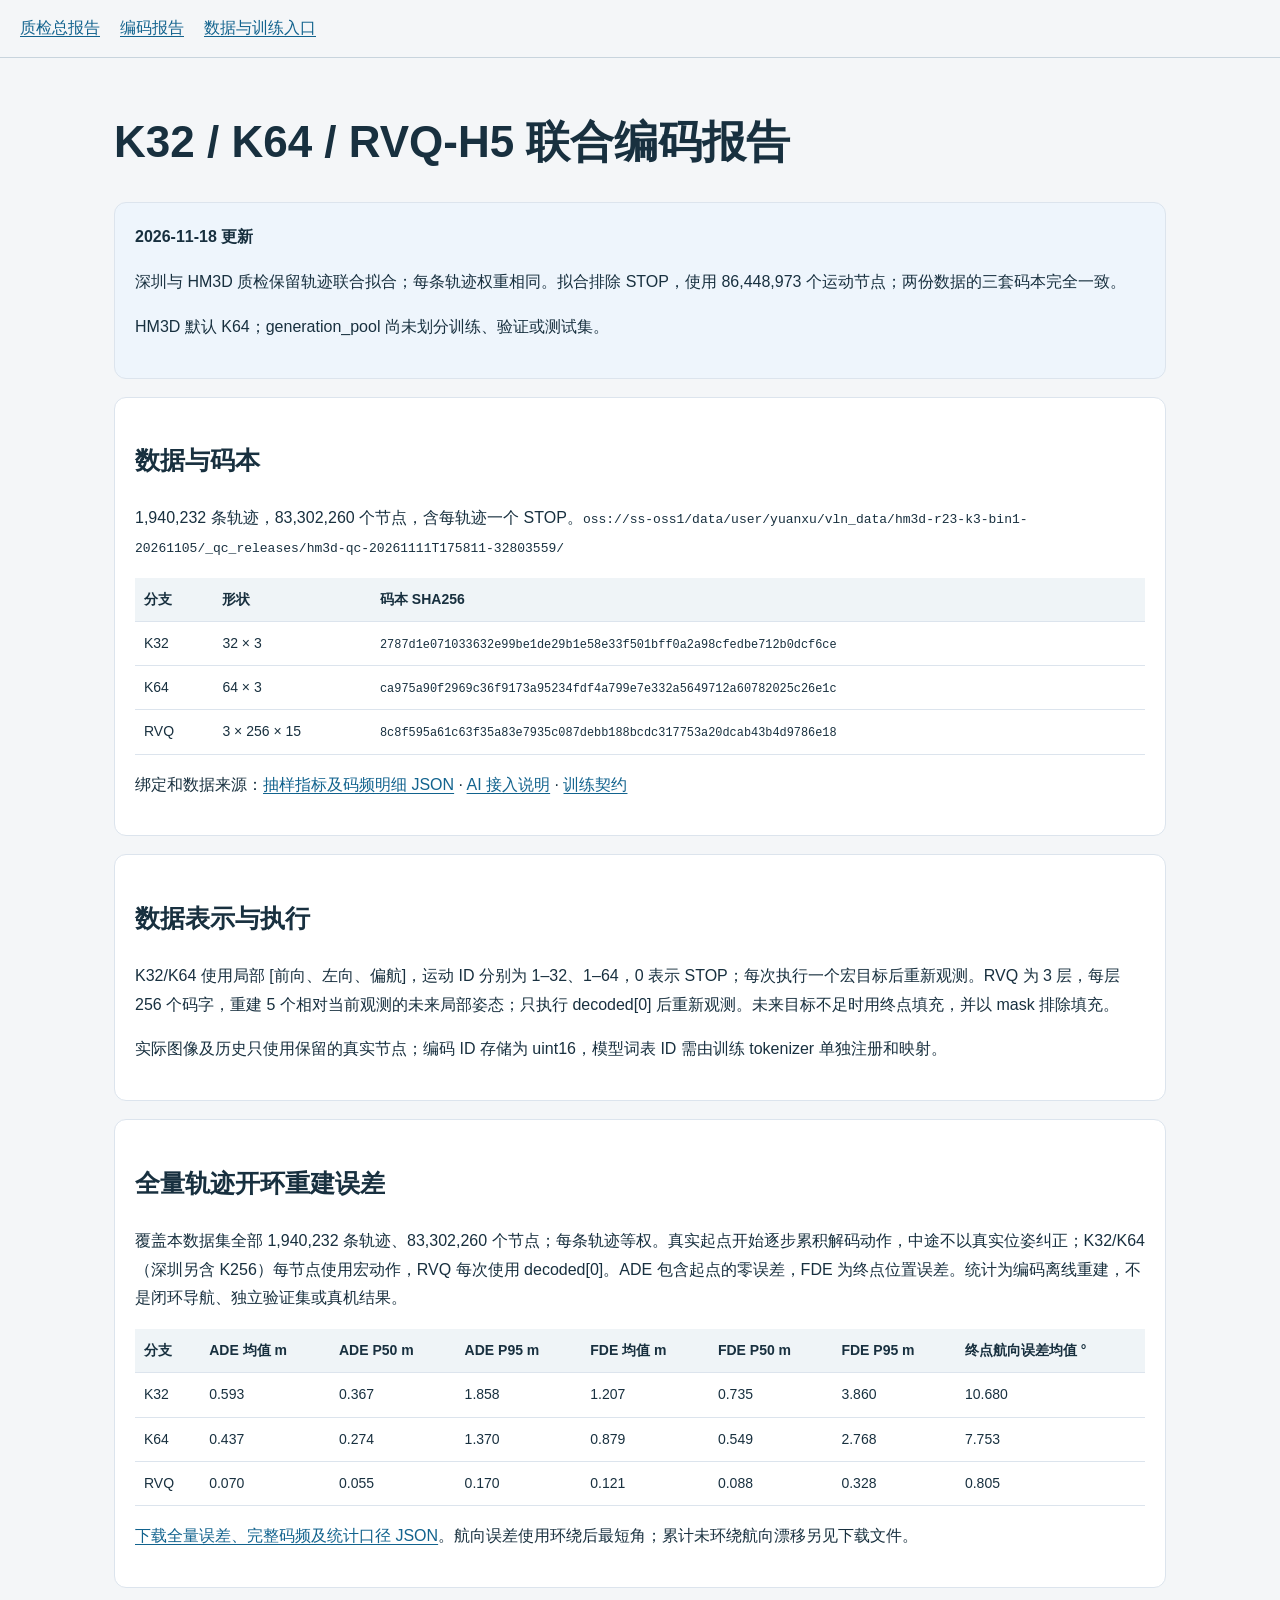
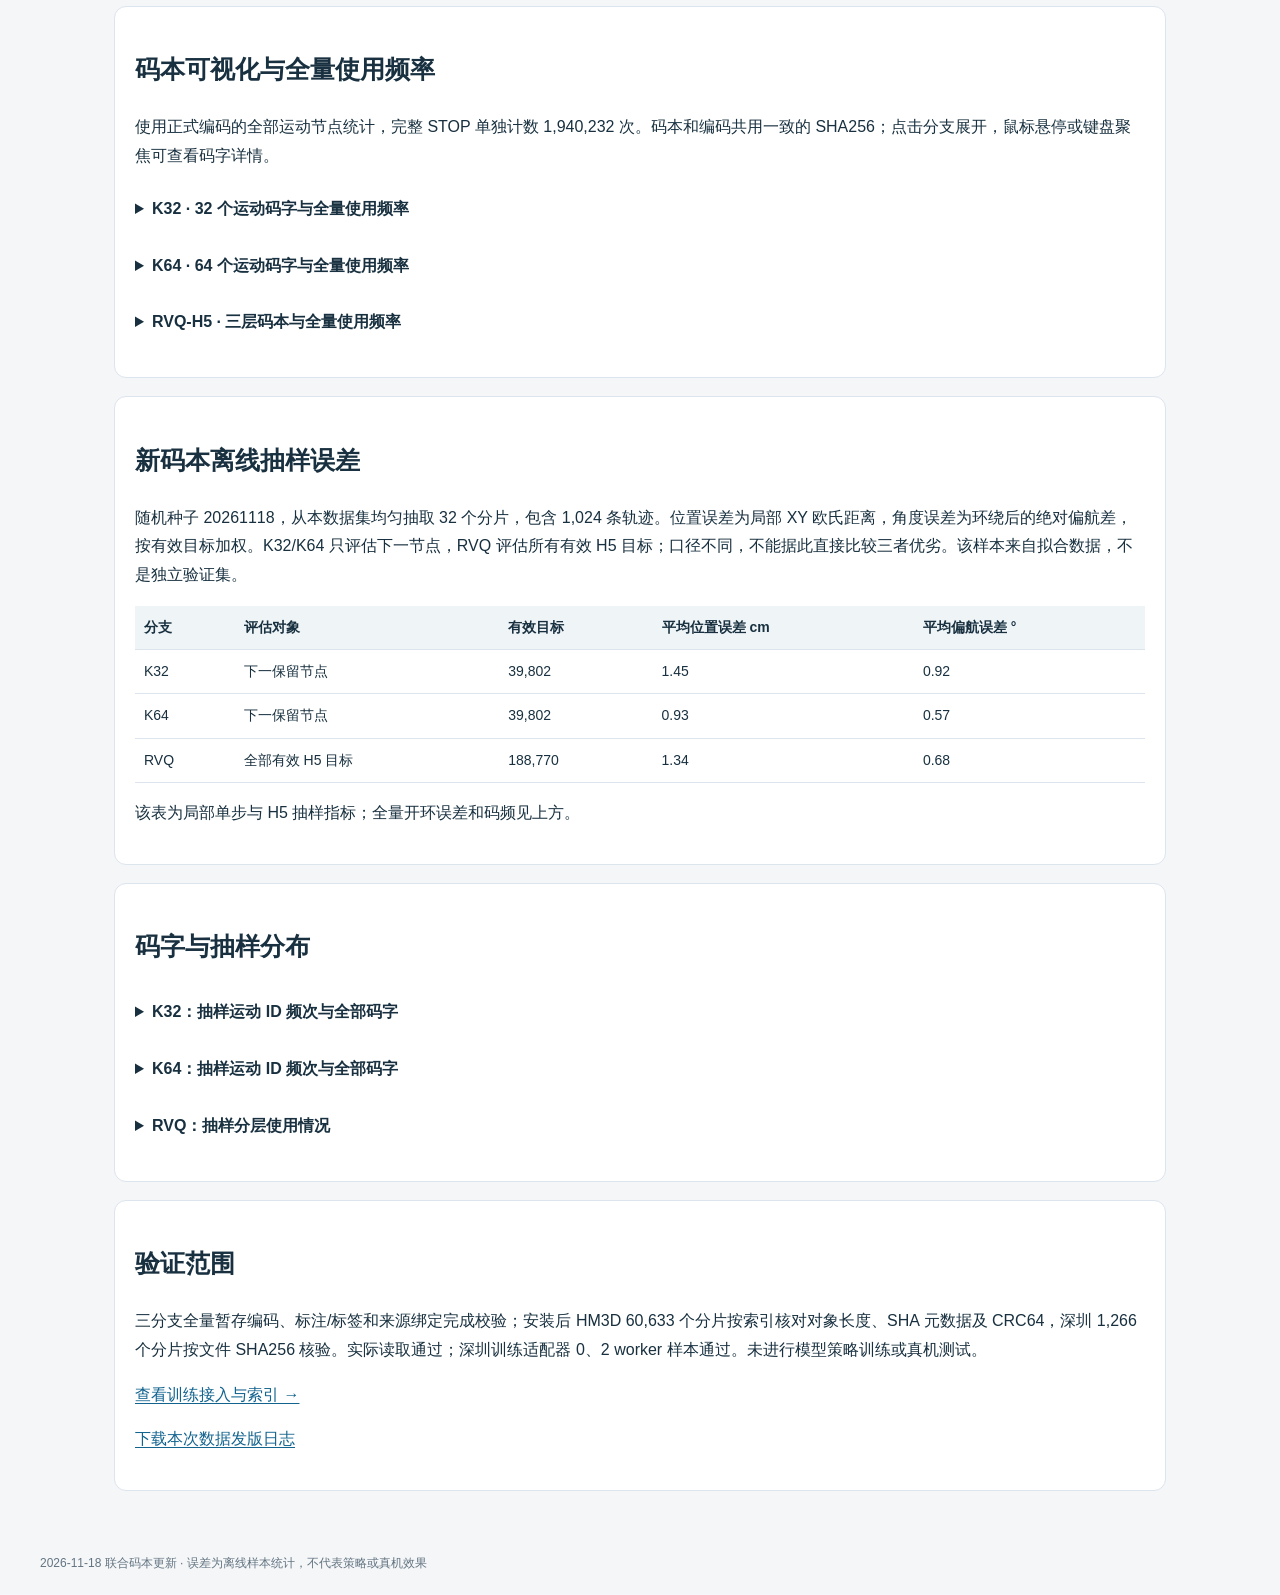
==== tokenizer.html @ 2565d116 "Add full open-loop metrics and codebook visualizations" ====
<!DOCTYPE html>

<html lang="zh-CN"><head><meta charset="utf-8"/><meta content="width=device-width,initial-scale=1" name="viewport"/><title>K32 / K64 / RVQ-H5 联合编码报告 · HM3D</title><link href="style.css" rel="stylesheet"/><style>body{margin:0}main{max-width:1100px;margin:auto;padding:24px}.panel{padding:20px;border:1px solid #dce4ed;border-radius:12px;margin:18px 0}.note{background:#eef5fc}.wrap{overflow-x:auto}table{width:100%;border-collapse:collapse}td,th{padding:9px;text-align:left;border-bottom:1px solid #dce4ed}code{overflow-wrap:anywhere}pre{white-space:pre-wrap;overflow-wrap:anywhere}.hash{font-family:monospace;font-size:.85em;overflow-wrap:anywhere}.bars{display:grid;grid-template-columns:repeat(auto-fit,minmax(230px,1fr));gap:8px}.bar{display:flex;gap:8px;align-items:center}.bar i{height:10px;background:#467fa6;display:inline-block}nav{padding:14px 20px;display:flex;gap:20px;flex-wrap:wrap}footer{padding:20px}details{margin:12px 0}a{color:#12638e}</style><style id="full-visual-style">.book-viz{display:flex;flex-wrap:wrap;gap:12px}.bookplot{display:block;width:min(100%,480px);height:auto}.frequency{display:block;width:100%;height:auto;min-height:130px}.book-dot:hover,.book-dot:focus{stroke:#111;stroke-width:2.5;fill-opacity:1}.bookplot text,.frequency text{font-size:13px;fill:#334e65}details{padding:8px 0}summary{cursor:pointer;font-weight:600}</style></head><body><nav><a href="index.html">质检总报告</a><a href="tokenizer.html">编码报告</a><a href="training.html">数据与训练入口</a></nav><main><h1>K32 / K64 / RVQ-H5 联合编码报告</h1><section class="panel note"><strong>2026-11-18 更新</strong><p>深圳与 HM3D 质检保留轨迹联合拟合；每条轨迹权重相同。拟合排除 STOP，使用 86,448,973 个运动节点；两份数据的三套码本完全一致。</p><p>HM3D 默认 K64；generation_pool 尚未划分训练、验证或测试集。</p></section><section class="panel"><h2>数据与码本</h2><p>1,940,232 条轨迹，83,302,260 个节点，含每轨迹一个 STOP。<code>oss://ss-oss1/data/user/yuanxu/vln_data/hm3d-r23-k3-bin1-20261105/_qc_releases/hm3d-qc-20261111T175811-32803559/</code></p><div class="wrap"><table><thead><tr><th>分支</th><th>形状</th><th>码本 SHA256</th></tr></thead><tbody><tr><td>K32</td><td>32 × 3</td><td><code class="hash">2787d1e071033632e99be1de29b1e58e33f501bff0a2a98cfedbe712b0dcf6ce</code></td></tr><tr><td>K64</td><td>64 × 3</td><td><code class="hash">ca975a90f2969c36f9173a95234fdf4a799e7e332a5649712a60782025c26e1c</code></td></tr><tr><td>RVQ</td><td>3 × 256 × 15</td><td><code class="hash">8c8f595a61c63f35a83e7935c087debb188bcdc317753a20dcab43b4d9786e18</code></td></tr></tbody></table></div><p>绑定和数据来源：<a href="downloads/JOINT_REPORT_SAMPLE.json">抽样指标及码频明细 JSON</a> · <a href="downloads/AI_ENTRY.md">AI 接入说明</a> · <a href="downloads/TRAINING_CONTRACT.json">训练契约</a></p></section><section class="panel"><h2>数据表示与执行</h2><p>K32/K64 使用局部 [前向、左向、偏航]，运动 ID 分别为 1–32、1–64，0 表示 STOP；每次执行一个宏目标后重新观测。RVQ 为 3 层，每层 256 个码字，重建 5 个相对当前观测的未来局部姿态；只执行 decoded[0] 后重新观测。未来目标不足时用终点填充，并以 mask 排除填充。</p><p>实际图像及历史只使用保留的真实节点；编码 ID 存储为 uint16，模型词表 ID 需由训练 tokenizer 单独注册和映射。</p></section><section class="panel" id="open-loop-full"><h2>全量轨迹开环重建误差</h2><p>覆盖本数据集全部 1,940,232 条轨迹、83,302,260 个节点；每条轨迹等权。真实起点开始逐步累积解码动作，中途不以真实位姿纠正；K32/K64（深圳另含 K256）每节点使用宏动作，RVQ 每次使用 decoded[0]。ADE 包含起点的零误差，FDE 为终点位置误差。统计为编码离线重建，不是闭环导航、独立验证集或真机结果。</p><div class="wrap"><table><thead><tr><th>分支</th><th>ADE 均值 m</th><th>ADE P50 m</th><th>ADE P95 m</th><th>FDE 均值 m</th><th>FDE P50 m</th><th>FDE P95 m</th><th>终点航向误差均值 °</th></tr></thead><tbody><tr><td>K32</td><td>0.593</td><td>0.367</td><td>1.858</td><td>1.207</td><td>0.735</td><td>3.860</td><td>10.680</td></tr><tr><td>K64</td><td>0.437</td><td>0.274</td><td>1.370</td><td>0.879</td><td>0.549</td><td>2.768</td><td>7.753</td></tr><tr><td>RVQ</td><td>0.070</td><td>0.055</td><td>0.170</td><td>0.121</td><td>0.088</td><td>0.328</td><td>0.805</td></tr></tbody></table></div><p><a href="downloads/JOINT_FULL_METRICS.json">下载全量误差、完整码频及统计口径 JSON</a>。航向误差使用环绕后最短角；累计未环绕航向漂移另见下载文件。</p></section><section class="panel" id="codebook-visual-full"><h2>码本可视化与全量使用频率</h2><p>使用正式编码的全部运动节点统计，完整 STOP 单独计数 1,940,232 次。码本和编码共用一致的 SHA256；点击分支展开，鼠标悬停或键盘聚焦可查看码字详情。</p><details id="full-k32"><summary>K32 · 32 个运动码字与全量使用频率</summary><p>每个点为一个局部动作码字；前向和左向单位为米，颜色区分偏航方向（橙：正、蓝：负、绿：接近零）。悬停或聚焦查看 ID、向量与次数。ID 0 为 STOP，不计入下图。</p><div class="book-viz"><svg aria-label="码字的前向与左向位置散点图" class="bookplot" role="img" viewbox="0 0 540 500"><rect fill="#f9fbfd" height="410" stroke="#cad8e5" width="410" x="65" y="35"></rect><line stroke="#e4ebf2" x1="65.0" x2="65.0" y1="35" y2="445"></line><line stroke="#e4ebf2" x1="65" x2="475" y1="445.0" y2="445.0"></line><line stroke="#e4ebf2" x1="167.5" x2="167.5" y1="35" y2="445"></line><line stroke="#e4ebf2" x1="65" x2="475" y1="342.5" y2="342.5"></line><line stroke="#e4ebf2" x1="270.0" x2="270.0" y1="35" y2="445"></line><line stroke="#e4ebf2" x1="65" x2="475" y1="240.0" y2="240.0"></line><line stroke="#e4ebf2" x1="372.5" x2="372.5" y1="35" y2="445"></line><line stroke="#e4ebf2" x1="65" x2="475" y1="137.5" y2="137.5"></line><line stroke="#e4ebf2" x1="475.0" x2="475.0" y1="35" y2="445"></line><line stroke="#e4ebf2" x1="65" x2="475" y1="35.0" y2="35.0"></line><line stroke="#8299ae" x1="65" x2="475" y1="240" y2="240"></line><line stroke="#8299ae" x1="270" x2="270" y1="35" y2="445"></line><circle class="book-dot" cx="325.42" cy="240.00" fill="#4b8c71" fill-opacity=".72" r="4.2" tabindex="0"><title>ID 1 · 次数 11,071,739 · 前向 0.2892 m · 左向 0.0000 m · 偏航 -0.00°</title></circle><circle class="book-dot" cx="270.01" cy="240.00" fill="#3977ac" fill-opacity=".72" r="4.2" tabindex="0"><title>ID 2 · 次数 4,037,635 · 前向 0.0000 m · 左向 -0.0000 m · 偏航 -27.89°</title></circle><circle class="book-dot" cx="318.25" cy="240.00" fill="#4b8c71" fill-opacity=".72" r="4.2" tabindex="0"><title>ID 3 · 次数 6,666,427 · 前向 0.2518 m · 左向 0.0000 m · 偏航 0.01°</title></circle><circle class="book-dot" cx="293.89" cy="240.07" fill="#3977ac" fill-opacity=".72" r="4.2" tabindex="0"><title>ID 4 · 次数 1,954,106 · 前向 0.1246 m · 左向 -0.0003 m · 偏航 -2.27°</title></circle><circle class="book-dot" cx="295.46" cy="237.81" fill="#ca633d" fill-opacity=".72" r="4.2" tabindex="0"><title>ID 5 · 次数 1,861,218 · 前向 0.1328 m · 左向 0.0114 m · 偏航 5.79°</title></circle><circle class="book-dot" cx="305.40" cy="245.34" fill="#3977ac" fill-opacity=".72" r="4.2" tabindex="0"><title>ID 6 · 次数 944,596 · 前向 0.1847 m · 左向 -0.0278 m · 偏航 -11.23°</title></circle><circle class="book-dot" cx="270.00" cy="240.00" fill="#ca633d" fill-opacity=".72" r="4.2" tabindex="0"><title>ID 7 · 次数 125,627 · 前向 0.0000 m · 左向 -0.0000 m · 偏航 41.17°</title></circle><circle class="book-dot" cx="411.94" cy="240.00" fill="#4b8c71" fill-opacity=".72" r="4.2" tabindex="0"><title>ID 8 · 次数 1,388,366 · 前向 0.7405 m · 左向 0.0000 m · 偏航 -0.00°</title></circle><circle class="book-dot" cx="299.25" cy="239.96" fill="#ca633d" fill-opacity=".72" r="4.2" tabindex="0"><title>ID 9 · 次数 1,462,819 · 前向 0.1526 m · 左向 0.0002 m · 偏航 4.68°</title></circle><circle class="book-dot" cx="344.62" cy="240.00" fill="#4b8c71" fill-opacity=".72" r="4.2" tabindex="0"><title>ID 10 · 次数 3,726,263 · 前向 0.3893 m · 左向 -0.0000 m · 偏航 0.00°</title></circle><circle class="book-dot" cx="337.85" cy="240.00" fill="#4b8c71" fill-opacity=".72" r="4.2" tabindex="0"><title>ID 11 · 次数 5,440,417 · 前向 0.3540 m · 左向 -0.0000 m · 偏航 -0.00°</title></circle><circle class="book-dot" cx="296.46" cy="242.39" fill="#3977ac" fill-opacity=".72" r="4.2" tabindex="0"><title>ID 12 · 次数 1,986,645 · 前向 0.1381 m · 左向 -0.0124 m · 偏航 -6.15°</title></circle><circle class="book-dot" cx="430.56" cy="240.00" fill="#4b8c71" fill-opacity=".72" r="4.2" tabindex="0"><title>ID 13 · 次数 1,011,460 · 前向 0.8377 m · 左向 0.0000 m · 偏航 -0.00°</title></circle><circle class="book-dot" cx="271.09" cy="240.00" fill="#ca633d" fill-opacity=".72" r="4.2" tabindex="0"><title>ID 14 · 次数 2,014,249 · 前向 0.0057 m · 左向 0.0000 m · 偏航 18.36°</title></circle><circle class="book-dot" cx="304.15" cy="235.24" fill="#ca633d" fill-opacity=".72" r="4.2" tabindex="0"><title>ID 15 · 次数 1,133,122 · 前向 0.1782 m · 左向 0.0248 m · 偏航 10.87°</title></circle><circle class="book-dot" cx="371.09" cy="240.00" fill="#4b8c71" fill-opacity=".72" r="4.2" tabindex="0"><title>ID 16 · 次数 2,332,665 · 前向 0.5274 m · 左向 -0.0000 m · 偏航 0.00°</title></circle><circle class="book-dot" cx="270.00" cy="240.00" fill="#ca633d" fill-opacity=".72" r="4.2" tabindex="0"><title>ID 17 · 次数 594,811 · 前向 0.0000 m · 左向 0.0000 m · 偏航 33.31°</title></circle><circle class="book-dot" cx="273.54" cy="239.99" fill="#ca633d" fill-opacity=".72" r="4.2" tabindex="0"><title>ID 18 · 次数 1,103,003 · 前向 0.0185 m · 左向 0.0000 m · 偏航 14.11°</title></circle><circle class="book-dot" cx="270.29" cy="240.00" fill="#ca633d" fill-opacity=".72" r="4.2" tabindex="0"><title>ID 19 · 次数 2,594,237 · 前向 0.0015 m · 左向 0.0000 m · 偏航 21.77°</title></circle><circle class="book-dot" cx="308.90" cy="240.00" fill="#3977ac" fill-opacity=".72" r="4.2" tabindex="0"><title>ID 20 · 次数 4,136,996 · 前向 0.2030 m · 左向 0.0000 m · 偏航 -0.47°</title></circle><circle class="book-dot" cx="381.94" cy="240.00" fill="#4b8c71" fill-opacity=".72" r="4.2" tabindex="0"><title>ID 21 · 次数 2,041,047 · 前向 0.5841 m · 左向 -0.0000 m · 偏航 0.00°</title></circle><circle class="book-dot" cx="351.43" cy="270.72" fill="#ca633d" fill-opacity=".72" r="4.2" tabindex="0"><title>ID 22 · 次数 9,910 · 前向 0.4249 m · 左向 -0.1603 m · 偏航 10.50°</title></circle><circle class="book-dot" cx="270.00" cy="240.00" fill="#ca633d" fill-opacity=".72" r="4.2" tabindex="0"><title>ID 23 · 次数 1,442,386 · 前向 0.0000 m · 左向 0.0000 m · 偏航 28.50°</title></circle><circle class="book-dot" cx="270.01" cy="240.00" fill="#ca633d" fill-opacity=".72" r="4.2" tabindex="0"><title>ID 24 · 次数 2,134,230 · 前向 0.0001 m · 左向 0.0000 m · 偏航 24.74°</title></circle><circle class="book-dot" cx="453.04" cy="240.00" fill="#4b8c71" fill-opacity=".72" r="4.2" tabindex="0"><title>ID 25 · 次数 722,138 · 前向 0.9550 m · 左向 -0.0000 m · 偏航 -0.00°</title></circle><circle class="book-dot" cx="351.02" cy="207.90" fill="#3977ac" fill-opacity=".72" r="4.2" tabindex="0"><title>ID 26 · 次数 8,276 · 前向 0.4227 m · 左向 0.1675 m · 偏航 -10.15°</title></circle><circle class="book-dot" cx="361.32" cy="240.00" fill="#4b8c71" fill-opacity=".72" r="4.2" tabindex="0"><title>ID 27 · 次数 2,460,931 · 前向 0.4765 m · 左向 -0.0000 m · 偏航 0.00°</title></circle><circle class="book-dot" cx="352.47" cy="240.00" fill="#4b8c71" fill-opacity=".72" r="4.2" tabindex="0"><title>ID 28 · 次数 2,854,207 · 前向 0.4303 m · 左向 0.0000 m · 偏航 -0.00°</title></circle><circle class="book-dot" cx="331.65" cy="240.00" fill="#4b8c71" fill-opacity=".72" r="4.2" tabindex="0"><title>ID 29 · 次数 6,661,560 · 前向 0.3217 m · 左向 0.0000 m · 偏航 0.00°</title></circle><circle class="book-dot" cx="394.81" cy="240.00" fill="#4b8c71" fill-opacity=".72" r="4.2" tabindex="0"><title>ID 30 · 次数 1,524,076 · 前向 0.6512 m · 左向 0.0000 m · 偏航 -0.00°</title></circle><circle class="book-dot" cx="334.48" cy="228.36" fill="#ca633d" fill-opacity=".72" r="4.2" tabindex="0"><title>ID 31 · 次数 35,068 · 前向 0.3364 m · 左向 0.0607 m · 偏航 1.58°</title></circle><circle class="book-dot" cx="271.11" cy="240.00" fill="#3977ac" fill-opacity=".72" r="4.2" tabindex="0"><title>ID 32 · 次数 5,881,798 · 前向 0.0058 m · 左向 -0.0000 m · 偏航 -19.20°</title></circle><text text-anchor="middle" x="270" y="482">前向（m），图中范围 ±1.07</text><text text-anchor="middle" transform="translate(18 240) rotate(-90)">左向（m）</text></svg></div><p>全量运动码字次数；悬停或聚焦柱子可查看 ID、次数和占比。</p><svg aria-label="按码字 ID 排列的全量使用次数柱状图" class="frequency" role="img" viewbox="0 0 1000 275"><line stroke="#7b8fa0" x1="50" x2="950" y1="225" y2="225"></line><text x="48" y="20">最大 11,071,739 次</text><rect fill="#397ba4" height="200.00" tabindex="0" width="27.875" x="50.000" y="25.00"><title>ID 0：11,071,739 次，占运动节点 13.608%</title></rect><rect fill="#397ba4" height="72.94" tabindex="0" width="27.875" x="78.125" y="152.06"><title>ID 1：4,037,635 次，占运动节点 4.963%</title></rect><rect fill="#397ba4" height="120.42" tabindex="0" width="27.875" x="106.250" y="104.58"><title>ID 2：6,666,427 次，占运动节点 8.194%</title></rect><rect fill="#397ba4" height="35.30" tabindex="0" width="27.875" x="134.375" y="189.70"><title>ID 3：1,954,106 次，占运动节点 2.402%</title></rect><rect fill="#397ba4" height="33.62" tabindex="0" width="27.875" x="162.500" y="191.38"><title>ID 4：1,861,218 次，占运动节点 2.288%</title></rect><rect fill="#397ba4" height="17.06" tabindex="0" width="27.875" x="190.625" y="207.94"><title>ID 5：944,596 次，占运动节点 1.161%</title></rect><rect fill="#397ba4" height="2.27" tabindex="0" width="27.875" x="218.750" y="222.73"><title>ID 6：125,627 次，占运动节点 0.154%</title></rect><rect fill="#397ba4" height="25.08" tabindex="0" width="27.875" x="246.875" y="199.92"><title>ID 7：1,388,366 次，占运动节点 1.706%</title></rect><rect fill="#397ba4" height="26.42" tabindex="0" width="27.875" x="275.000" y="198.58"><title>ID 8：1,462,819 次，占运动节点 1.798%</title></rect><rect fill="#397ba4" height="67.31" tabindex="0" width="27.875" x="303.125" y="157.69"><title>ID 9：3,726,263 次，占运动节点 4.580%</title></rect><rect fill="#397ba4" height="98.28" tabindex="0" width="27.875" x="331.250" y="126.72"><title>ID 10：5,440,417 次，占运动节点 6.687%</title></rect><rect fill="#397ba4" height="35.89" tabindex="0" width="27.875" x="359.375" y="189.11"><title>ID 11：1,986,645 次，占运动节点 2.442%</title></rect><rect fill="#397ba4" height="18.27" tabindex="0" width="27.875" x="387.500" y="206.73"><title>ID 12：1,011,460 次，占运动节点 1.243%</title></rect><rect fill="#397ba4" height="36.39" tabindex="0" width="27.875" x="415.625" y="188.61"><title>ID 13：2,014,249 次，占运动节点 2.476%</title></rect><rect fill="#397ba4" height="20.47" tabindex="0" width="27.875" x="443.750" y="204.53"><title>ID 14：1,133,122 次，占运动节点 1.393%</title></rect><rect fill="#397ba4" height="42.14" tabindex="0" width="27.875" x="471.875" y="182.86"><title>ID 15：2,332,665 次，占运动节点 2.867%</title></rect><rect fill="#397ba4" height="10.74" tabindex="0" width="27.875" x="500.000" y="214.26"><title>ID 16：594,811 次，占运动节点 0.731%</title></rect><rect fill="#397ba4" height="19.92" tabindex="0" width="27.875" x="528.125" y="205.08"><title>ID 17：1,103,003 次，占运动节点 1.356%</title></rect><rect fill="#397ba4" height="46.86" tabindex="0" width="27.875" x="556.250" y="178.14"><title>ID 18：2,594,237 次，占运动节点 3.189%</title></rect><rect fill="#397ba4" height="74.73" tabindex="0" width="27.875" x="584.375" y="150.27"><title>ID 19：4,136,996 次，占运动节点 5.085%</title></rect><rect fill="#397ba4" height="36.87" tabindex="0" width="27.875" x="612.500" y="188.13"><title>ID 20：2,041,047 次，占运动节点 2.509%</title></rect><rect fill="#397ba4" height="0.18" tabindex="0" width="27.875" x="640.625" y="224.82"><title>ID 21：9,910 次，占运动节点 0.012%</title></rect><rect fill="#397ba4" height="26.06" tabindex="0" width="27.875" x="668.750" y="198.94"><title>ID 22：1,442,386 次，占运动节点 1.773%</title></rect><rect fill="#397ba4" height="38.55" tabindex="0" width="27.875" x="696.875" y="186.45"><title>ID 23：2,134,230 次，占运动节点 2.623%</title></rect><rect fill="#397ba4" height="13.04" tabindex="0" width="27.875" x="725.000" y="211.96"><title>ID 24：722,138 次，占运动节点 0.888%</title></rect><rect fill="#397ba4" height="0.15" tabindex="0" width="27.875" x="753.125" y="224.85"><title>ID 25：8,276 次，占运动节点 0.010%</title></rect><rect fill="#397ba4" height="44.45" tabindex="0" width="27.875" x="781.250" y="180.55"><title>ID 26：2,460,931 次，占运动节点 3.025%</title></rect><rect fill="#397ba4" height="51.56" tabindex="0" width="27.875" x="809.375" y="173.44"><title>ID 27：2,854,207 次，占运动节点 3.508%</title></rect><rect fill="#397ba4" height="120.33" tabindex="0" width="27.875" x="837.500" y="104.67"><title>ID 28：6,661,560 次，占运动节点 8.188%</title></rect><rect fill="#397ba4" height="27.53" tabindex="0" width="27.875" x="865.625" y="197.47"><title>ID 29：1,524,076 次，占运动节点 1.873%</title></rect><rect fill="#397ba4" height="0.63" tabindex="0" width="27.875" x="893.750" y="224.37"><title>ID 30：35,068 次，占运动节点 0.043%</title></rect><rect fill="#397ba4" height="106.25" tabindex="0" width="27.875" x="921.875" y="118.75"><title>ID 31：5,881,798 次，占运动节点 7.229%</title></rect><text x="50" y="250">ID 0</text><text text-anchor="end" x="950" y="250">ID 31</text></svg><details><summary>查看逐码字全量频次表</summary><div class="wrap"><table><thead><tr><th>ID</th><th>次数</th><th>运动节点占比</th></tr></thead><tbody><tr><td>1</td><td>11,071,739</td><td>13.608%</td></tr><tr><td>2</td><td>4,037,635</td><td>4.963%</td></tr><tr><td>3</td><td>6,666,427</td><td>8.194%</td></tr><tr><td>4</td><td>1,954,106</td><td>2.402%</td></tr><tr><td>5</td><td>1,861,218</td><td>2.288%</td></tr><tr><td>6</td><td>944,596</td><td>1.161%</td></tr><tr><td>7</td><td>125,627</td><td>0.154%</td></tr><tr><td>8</td><td>1,388,366</td><td>1.706%</td></tr><tr><td>9</td><td>1,462,819</td><td>1.798%</td></tr><tr><td>10</td><td>3,726,263</td><td>4.580%</td></tr><tr><td>11</td><td>5,440,417</td><td>6.687%</td></tr><tr><td>12</td><td>1,986,645</td><td>2.442%</td></tr><tr><td>13</td><td>1,011,460</td><td>1.243%</td></tr><tr><td>14</td><td>2,014,249</td><td>2.476%</td></tr><tr><td>15</td><td>1,133,122</td><td>1.393%</td></tr><tr><td>16</td><td>2,332,665</td><td>2.867%</td></tr><tr><td>17</td><td>594,811</td><td>0.731%</td></tr><tr><td>18</td><td>1,103,003</td><td>1.356%</td></tr><tr><td>19</td><td>2,594,237</td><td>3.189%</td></tr><tr><td>20</td><td>4,136,996</td><td>5.085%</td></tr><tr><td>21</td><td>2,041,047</td><td>2.509%</td></tr><tr><td>22</td><td>9,910</td><td>0.012%</td></tr><tr><td>23</td><td>1,442,386</td><td>1.773%</td></tr><tr><td>24</td><td>2,134,230</td><td>2.623%</td></tr><tr><td>25</td><td>722,138</td><td>0.888%</td></tr><tr><td>26</td><td>8,276</td><td>0.010%</td></tr><tr><td>27</td><td>2,460,931</td><td>3.025%</td></tr><tr><td>28</td><td>2,854,207</td><td>3.508%</td></tr><tr><td>29</td><td>6,661,560</td><td>8.188%</td></tr><tr><td>30</td><td>1,524,076</td><td>1.873%</td></tr><tr><td>31</td><td>35,068</td><td>0.043%</td></tr><tr><td>32</td><td>5,881,798</td><td>7.229%</td></tr></tbody></table></div></details></details><details id="full-k64"><summary>K64 · 64 个运动码字与全量使用频率</summary><p>每个点为一个局部动作码字；前向和左向单位为米，颜色区分偏航方向（橙：正、蓝：负、绿：接近零）。悬停或聚焦查看 ID、向量与次数。ID 0 为 STOP，不计入下图。</p><div class="book-viz"><svg aria-label="码字的前向与左向位置散点图" class="bookplot" role="img" viewbox="0 0 540 500"><rect fill="#f9fbfd" height="410" stroke="#cad8e5" width="410" x="65" y="35"></rect><line stroke="#e4ebf2" x1="65.0" x2="65.0" y1="35" y2="445"></line><line stroke="#e4ebf2" x1="65" x2="475" y1="445.0" y2="445.0"></line><line stroke="#e4ebf2" x1="167.5" x2="167.5" y1="35" y2="445"></line><line stroke="#e4ebf2" x1="65" x2="475" y1="342.5" y2="342.5"></line><line stroke="#e4ebf2" x1="270.0" x2="270.0" y1="35" y2="445"></line><line stroke="#e4ebf2" x1="65" x2="475" y1="240.0" y2="240.0"></line><line stroke="#e4ebf2" x1="372.5" x2="372.5" y1="35" y2="445"></line><line stroke="#e4ebf2" x1="65" x2="475" y1="137.5" y2="137.5"></line><line stroke="#e4ebf2" x1="475.0" x2="475.0" y1="35" y2="445"></line><line stroke="#e4ebf2" x1="65" x2="475" y1="35.0" y2="35.0"></line><line stroke="#8299ae" x1="65" x2="475" y1="240" y2="240"></line><line stroke="#8299ae" x1="270" x2="270" y1="35" y2="445"></line><circle class="book-dot" cx="367.08" cy="240.00" fill="#4b8c71" fill-opacity=".72" r="4.2" tabindex="0"><title>ID 1 · 次数 1,505,885 · 前向 0.5091 m · 左向 -0.0000 m · 偏航 0.00°</title></circle><circle class="book-dot" cx="315.78" cy="240.00" fill="#4b8c71" fill-opacity=".72" r="4.2" tabindex="0"><title>ID 2 · 次数 1,551,513 · 前向 0.2401 m · 左向 0.0000 m · 偏航 0.00°</title></circle><circle class="book-dot" cx="338.30" cy="240.00" fill="#4b8c71" fill-opacity=".72" r="4.2" tabindex="0"><title>ID 3 · 次数 1,517,289 · 前向 0.3582 m · 左向 -0.0000 m · 偏航 0.00°</title></circle><circle class="book-dot" cx="302.39" cy="245.70" fill="#3977ac" fill-opacity=".72" r="4.2" tabindex="0"><title>ID 4 · 次数 489,747 · 前向 0.1699 m · 左向 -0.0299 m · 偏航 -14.16°</title></circle><circle class="book-dot" cx="304.07" cy="243.67" fill="#3977ac" fill-opacity=".72" r="4.2" tabindex="0"><title>ID 5 · 次数 1,059,987 · 前向 0.1787 m · 左向 -0.0193 m · 偏航 -7.91°</title></circle><circle class="book-dot" cx="270.00" cy="240.00" fill="#3977ac" fill-opacity=".72" r="4.2" tabindex="0"><title>ID 6 · 次数 1,442,204 · 前向 0.0000 m · 左向 -0.0000 m · 偏航 -26.19°</title></circle><circle class="book-dot" cx="342.42" cy="240.00" fill="#4b8c71" fill-opacity=".72" r="4.2" tabindex="0"><title>ID 7 · 次数 1,404,446 · 前向 0.3798 m · 左向 0.0000 m · 偏航 0.00°</title></circle><circle class="book-dot" cx="336.54" cy="240.00" fill="#4b8c71" fill-opacity=".72" r="4.2" tabindex="0"><title>ID 8 · 次数 1,508,031 · 前向 0.3489 m · 左向 0.0000 m · 偏航 -0.00°</title></circle><circle class="book-dot" cx="271.65" cy="240.01" fill="#3977ac" fill-opacity=".72" r="4.2" tabindex="0"><title>ID 9 · 次数 542,971 · 前向 0.0087 m · 左向 -0.0000 m · 偏航 -12.96°</title></circle><circle class="book-dot" cx="340.23" cy="240.00" fill="#4b8c71" fill-opacity=".72" r="4.2" tabindex="0"><title>ID 10 · 次数 1,439,362 · 前向 0.3683 m · 左向 -0.0000 m · 偏航 -0.00°</title></circle><circle class="book-dot" cx="434.01" cy="240.00" fill="#4b8c71" fill-opacity=".72" r="4.2" tabindex="0"><title>ID 11 · 次数 786,145 · 前向 0.8601 m · 左向 0.0000 m · 偏航 -0.00°</title></circle><circle class="book-dot" cx="334.93" cy="240.00" fill="#4b8c71" fill-opacity=".72" r="4.2" tabindex="0"><title>ID 12 · 次数 1,516,858 · 前向 0.3405 m · 左向 0.0000 m · 偏航 0.00°</title></circle><circle class="book-dot" cx="325.12" cy="240.00" fill="#4b8c71" fill-opacity=".72" r="4.2" tabindex="0"><title>ID 13 · 次数 2,527,371 · 前向 0.2891 m · 左向 0.0000 m · 偏航 0.00°</title></circle><circle class="book-dot" cx="270.00" cy="240.00" fill="#3977ac" fill-opacity=".72" r="4.2" tabindex="0"><title>ID 14 · 次数 105,556 · 前向 0.0000 m · 左向 -0.0000 m · 偏航 -41.74°</title></circle><circle class="book-dot" cx="292.85" cy="241.86" fill="#3977ac" fill-opacity=".72" r="4.2" tabindex="0"><title>ID 15 · 次数 1,475,182 · 前向 0.1198 m · 左向 -0.0097 m · 偏航 -5.43°</title></circle><circle class="book-dot" cx="417.64" cy="240.00" fill="#4b8c71" fill-opacity=".72" r="4.2" tabindex="0"><title>ID 16 · 次数 1,024,793 · 前向 0.7742 m · 左向 0.0000 m · 偏航 -0.00°</title></circle><circle class="book-dot" cx="318.09" cy="240.00" fill="#4b8c71" fill-opacity=".72" r="4.2" tabindex="0"><title>ID 17 · 次数 1,685,988 · 前向 0.2522 m · 左向 0.0000 m · 偏航 -0.00°</title></circle><circle class="book-dot" cx="333.44" cy="240.00" fill="#4b8c71" fill-opacity=".72" r="4.2" tabindex="0"><title>ID 18 · 次数 1,511,848 · 前向 0.3327 m · 左向 0.0000 m · 偏航 0.00°</title></circle><circle class="book-dot" cx="310.55" cy="240.00" fill="#4b8c71" fill-opacity=".72" r="4.2" tabindex="0"><title>ID 19 · 次数 1,216,650 · 前向 0.2126 m · 左向 0.0000 m · 偏航 -0.00°</title></circle><circle class="book-dot" cx="270.00" cy="240.00" fill="#3977ac" fill-opacity=".72" r="4.2" tabindex="0"><title>ID 20 · 次数 1,063,721 · 前向 0.0000 m · 左向 -0.0000 m · 偏航 -29.39°</title></circle><circle class="book-dot" cx="348.16" cy="240.00" fill="#4b8c71" fill-opacity=".72" r="4.2" tabindex="0"><title>ID 21 · 次数 1,372,093 · 前向 0.4099 m · 左向 -0.0000 m · 偏航 0.00°</title></circle><circle class="book-dot" cx="292.68" cy="240.01" fill="#3977ac" fill-opacity=".72" r="4.2" tabindex="0"><title>ID 22 · 次数 908,497 · 前向 0.1189 m · 左向 -0.0000 m · 偏航 -4.58°</title></circle><circle class="book-dot" cx="332.70" cy="228.68" fill="#ca633d" fill-opacity=".72" r="4.2" tabindex="0"><title>ID 23 · 次数 37,128 · 前向 0.3288 m · 左向 0.0594 m · 偏航 2.65°</title></circle><circle class="book-dot" cx="327.80" cy="240.00" fill="#4b8c71" fill-opacity=".72" r="4.2" tabindex="0"><title>ID 24 · 次数 1,900,133 · 前向 0.3031 m · 左向 0.0000 m · 偏航 0.00°</title></circle><circle class="book-dot" cx="351.96" cy="272.54" fill="#ca633d" fill-opacity=".72" r="4.2" tabindex="0"><title>ID 25 · 次数 8,574 · 前向 0.4298 m · 左向 -0.1706 m · 偏航 10.13°</title></circle><circle class="book-dot" cx="391.69" cy="240.00" fill="#4b8c71" fill-opacity=".72" r="4.2" tabindex="0"><title>ID 26 · 次数 1,317,535 · 前向 0.6381 m · 左向 0.0000 m · 偏航 -0.00°</title></circle><circle class="book-dot" cx="303.14" cy="240.00" fill="#4b8c71" fill-opacity=".72" r="4.2" tabindex="0"><title>ID 27 · 次数 678,022 · 前向 0.1738 m · 左向 -0.0000 m · 偏航 -0.00°</title></circle><circle class="book-dot" cx="356.17" cy="240.00" fill="#4b8c71" fill-opacity=".72" r="4.2" tabindex="0"><title>ID 28 · 次数 1,362,311 · 前向 0.4519 m · 左向 0.0000 m · 偏航 -0.00°</title></circle><circle class="book-dot" cx="303.95" cy="235.30" fill="#ca633d" fill-opacity=".72" r="4.2" tabindex="0"><title>ID 29 · 次数 1,140,287 · 前向 0.1780 m · 左向 0.0247 m · 偏航 10.81°</title></circle><circle class="book-dot" cx="361.23" cy="240.00" fill="#4b8c71" fill-opacity=".72" r="4.2" tabindex="0"><title>ID 30 · 次数 1,445,061 · 前向 0.4784 m · 左向 -0.0000 m · 偏航 0.00°</title></circle><circle class="book-dot" cx="314.50" cy="239.99" fill="#3977ac" fill-opacity=".72" r="4.2" tabindex="0"><title>ID 31 · 次数 818,658 · 前向 0.2333 m · 左向 0.0000 m · 偏航 -5.12°</title></circle><circle class="book-dot" cx="270.08" cy="240.00" fill="#3977ac" fill-opacity=".72" r="4.2" tabindex="0"><title>ID 32 · 次数 916,722 · 前向 0.0004 m · 左向 -0.0000 m · 偏航 -16.37°</title></circle><circle class="book-dot" cx="322.07" cy="240.00" fill="#4b8c71" fill-opacity=".72" r="4.2" tabindex="0"><title>ID 33 · 次数 2,137,183 · 前向 0.2731 m · 左向 0.0000 m · 偏航 0.00°</title></circle><circle class="book-dot" cx="270.00" cy="240.00" fill="#ca633d" fill-opacity=".72" r="4.2" tabindex="0"><title>ID 34 · 次数 453,080 · 前向 0.0000 m · 左向 0.0000 m · 偏航 36.55°</title></circle><circle class="book-dot" cx="313.33" cy="240.00" fill="#4b8c71" fill-opacity=".72" r="4.2" tabindex="0"><title>ID 35 · 次数 1,579,137 · 前向 0.2272 m · 左向 0.0000 m · 偏航 0.00°</title></circle><circle class="book-dot" cx="298.14" cy="240.00" fill="#4b8c71" fill-opacity=".72" r="4.2" tabindex="0"><title>ID 36 · 次数 519,544 · 前向 0.1476 m · 左向 -0.0000 m · 偏航 -0.00°</title></circle><circle class="book-dot" cx="329.17" cy="240.00" fill="#4b8c71" fill-opacity=".72" r="4.2" tabindex="0"><title>ID 37 · 次数 1,617,606 · 前向 0.3103 m · 左向 0.0000 m · 偏航 0.00°</title></circle><circle class="book-dot" cx="320.20" cy="240.00" fill="#4b8c71" fill-opacity=".72" r="4.2" tabindex="0"><title>ID 38 · 次数 1,785,499 · 前向 0.2632 m · 左向 0.0000 m · 偏航 0.00°</title></circle><circle class="book-dot" cx="292.43" cy="239.91" fill="#ca633d" fill-opacity=".72" r="4.2" tabindex="0"><title>ID 39 · 次数 971,862 · 前向 0.1176 m · 左向 0.0005 m · 偏航 4.48°</title></circle><circle class="book-dot" cx="453.04" cy="240.00" fill="#4b8c71" fill-opacity=".72" r="4.2" tabindex="0"><title>ID 40 · 次数 624,352 · 前向 0.9598 m · 左向 -0.0000 m · 偏航 -0.00°</title></circle><circle class="book-dot" cx="270.06" cy="240.00" fill="#ca633d" fill-opacity=".72" r="4.2" tabindex="0"><title>ID 41 · 次数 3,290,665 · 前向 0.0003 m · 左向 0.0000 m · 偏航 23.70°</title></circle><circle class="book-dot" cx="330.57" cy="240.00" fill="#4b8c71" fill-opacity=".72" r="4.2" tabindex="0"><title>ID 42 · 次数 1,484,953 · 前向 0.3177 m · 左向 -0.0000 m · 偏航 -0.00°</title></circle><circle class="book-dot" cx="381.90" cy="240.00" fill="#4b8c71" fill-opacity=".72" r="4.2" tabindex="0"><title>ID 43 · 次数 1,534,724 · 前向 0.5868 m · 左向 -0.0000 m · 偏航 0.01°</title></circle><circle class="book-dot" cx="270.00" cy="240.00" fill="#ca633d" fill-opacity=".72" r="4.2" tabindex="0"><title>ID 44 · 次数 1,912,312 · 前向 0.0000 m · 左向 0.0000 m · 偏航 28.69°</title></circle><circle class="book-dot" cx="337.54" cy="252.31" fill="#ca633d" fill-opacity=".72" r="4.2" tabindex="0"><title>ID 45 · 次数 27,517 · 前向 0.3542 m · 左向 -0.0646 m · 偏航 1.50°</title></circle><circle class="book-dot" cx="285.05" cy="240.00" fill="#3977ac" fill-opacity=".72" r="4.2" tabindex="0"><title>ID 46 · 次数 383,713 · 前向 0.0789 m · 左向 -0.0000 m · 偏航 -16.82°</title></circle><circle class="book-dot" cx="270.78" cy="240.00" fill="#ca633d" fill-opacity=".72" r="4.2" tabindex="0"><title>ID 47 · 次数 2,761,488 · 前向 0.0041 m · 左向 0.0000 m · 偏航 19.75°</title></circle><circle class="book-dot" cx="270.10" cy="240.00" fill="#3977ac" fill-opacity=".72" r="4.2" tabindex="0"><title>ID 48 · 次数 1,631,729 · 前向 0.0005 m · 左向 -0.0000 m · 偏航 -21.16°</title></circle><circle class="book-dot" cx="272.81" cy="239.99" fill="#ca633d" fill-opacity=".72" r="4.2" tabindex="0"><title>ID 49 · 次数 1,587,449 · 前向 0.0148 m · 左向 0.0000 m · 偏航 14.94°</title></circle><circle class="book-dot" cx="270.06" cy="240.00" fill="#3977ac" fill-opacity=".72" r="4.2" tabindex="0"><title>ID 50 · 次数 2,117,294 · 前向 0.0003 m · 左向 -0.0000 m · 偏航 -23.43°</title></circle><circle class="book-dot" cx="270.00" cy="240.00" fill="#3977ac" fill-opacity=".72" r="4.2" tabindex="0"><title>ID 51 · 次数 484,152 · 前向 0.0000 m · 左向 0.0000 m · 偏航 -33.97°</title></circle><circle class="book-dot" cx="404.57" cy="240.00" fill="#4b8c71" fill-opacity=".72" r="4.2" tabindex="0"><title>ID 52 · 次数 1,035,334 · 前向 0.7057 m · 左向 0.0000 m · 偏航 -0.00°</title></circle><circle class="book-dot" cx="295.25" cy="237.83" fill="#ca633d" fill-opacity=".72" r="4.2" tabindex="0"><title>ID 53 · 次数 1,836,086 · 前向 0.1324 m · 左向 0.0114 m · 偏航 5.82°</title></circle><circle class="book-dot" cx="350.57" cy="208.10" fill="#3977ac" fill-opacity=".72" r="4.2" tabindex="0"><title>ID 54 · 次数 8,296 · 前向 0.4225 m · 左向 0.1673 m · 偏航 -10.15°</title></circle><circle class="book-dot" cx="332.00" cy="240.00" fill="#4b8c71" fill-opacity=".72" r="4.2" tabindex="0"><title>ID 55 · 次数 1,457,070 · 前向 0.3251 m · 左向 0.0000 m · 偏航 0.00°</title></circle><circle class="book-dot" cx="326.50" cy="240.00" fill="#4b8c71" fill-opacity=".72" r="4.2" tabindex="0"><title>ID 56 · 次数 2,608,957 · 前向 0.2963 m · 左向 -0.0000 m · 偏航 0.00°</title></circle><circle class="book-dot" cx="323.68" cy="240.00" fill="#4b8c71" fill-opacity=".72" r="4.2" tabindex="0"><title>ID 57 · 次数 2,390,486 · 前向 0.2815 m · 左向 0.0000 m · 偏航 0.00°</title></circle><circle class="book-dot" cx="291.71" cy="240.01" fill="#4b8c71" fill-opacity=".72" r="4.2" tabindex="0"><title>ID 58 · 次数 499,373 · 前向 0.1139 m · 左向 -0.0000 m · 偏航 -0.02°</title></circle><circle class="book-dot" cx="270.02" cy="240.00" fill="#3977ac" fill-opacity=".72" r="4.2" tabindex="0"><title>ID 59 · 次数 1,240,702 · 前向 0.0001 m · 左向 -0.0000 m · 偏航 -18.94°</title></circle><circle class="book-dot" cx="307.33" cy="240.00" fill="#4b8c71" fill-opacity=".72" r="4.2" tabindex="0"><title>ID 60 · 次数 931,925 · 前向 0.1957 m · 左向 0.0000 m · 偏航 -0.00°</title></circle><circle class="book-dot" cx="351.85" cy="240.00" fill="#4b8c71" fill-opacity=".72" r="4.2" tabindex="0"><title>ID 61 · 次数 1,400,942 · 前向 0.4292 m · 左向 -0.0000 m · 偏航 0.00°</title></circle><circle class="book-dot" cx="314.42" cy="240.01" fill="#ca633d" fill-opacity=".72" r="4.2" tabindex="0"><title>ID 62 · 次数 822,600 · 前向 0.2329 m · 左向 -0.0000 m · 偏航 5.13°</title></circle><circle class="book-dot" cx="345.06" cy="240.00" fill="#4b8c71" fill-opacity=".72" r="4.2" tabindex="0"><title>ID 63 · 次数 1,365,354 · 前向 0.3936 m · 左向 -0.0000 m · 偏航 0.00°</title></circle><circle class="book-dot" cx="373.86" cy="240.00" fill="#4b8c71" fill-opacity=".72" r="4.2" tabindex="0"><title>ID 64 · 次数 1,580,076 · 前向 0.5447 m · 左向 0.0000 m · 偏航 -0.00°</title></circle><text text-anchor="middle" x="270" y="482">前向（m），图中范围 ±1.08</text><text text-anchor="middle" transform="translate(18 240) rotate(-90)">左向（m）</text></svg></div><p>全量运动码字次数；悬停或聚焦柱子可查看 ID、次数和占比。</p><svg aria-label="按码字 ID 排列的全量使用次数柱状图" class="frequency" role="img" viewbox="0 0 1000 275"><line stroke="#7b8fa0" x1="50" x2="950" y1="225" y2="225"></line><text x="48" y="20">最大 3,290,665 次</text><rect fill="#397ba4" height="91.52" tabindex="0" width="13.812" x="50.000" y="133.48"><title>ID 0：1,505,885 次，占运动节点 1.851%</title></rect><rect fill="#397ba4" height="94.30" tabindex="0" width="13.812" x="64.062" y="130.70"><title>ID 1：1,551,513 次，占运动节点 1.907%</title></rect><rect fill="#397ba4" height="92.22" tabindex="0" width="13.812" x="78.125" y="132.78"><title>ID 2：1,517,289 次，占运动节点 1.865%</title></rect><rect fill="#397ba4" height="29.77" tabindex="0" width="13.812" x="92.188" y="195.23"><title>ID 3：489,747 次，占运动节点 0.602%</title></rect><rect fill="#397ba4" height="64.42" tabindex="0" width="13.812" x="106.250" y="160.58"><title>ID 4：1,059,987 次，占运动节点 1.303%</title></rect><rect fill="#397ba4" height="87.65" tabindex="0" width="13.812" x="120.312" y="137.35"><title>ID 5：1,442,204 次，占运动节点 1.773%</title></rect><rect fill="#397ba4" height="85.36" tabindex="0" width="13.812" x="134.375" y="139.64"><title>ID 6：1,404,446 次，占运动节点 1.726%</title></rect><rect fill="#397ba4" height="91.66" tabindex="0" width="13.812" x="148.438" y="133.34"><title>ID 7：1,508,031 次，占运动节点 1.853%</title></rect><rect fill="#397ba4" height="33.00" tabindex="0" width="13.812" x="162.500" y="192.00"><title>ID 8：542,971 次，占运动节点 0.667%</title></rect><rect fill="#397ba4" height="87.48" tabindex="0" width="13.812" x="176.562" y="137.52"><title>ID 9：1,439,362 次，占运动节点 1.769%</title></rect><rect fill="#397ba4" height="47.78" tabindex="0" width="13.812" x="190.625" y="177.22"><title>ID 10：786,145 次，占运动节点 0.966%</title></rect><rect fill="#397ba4" height="92.19" tabindex="0" width="13.812" x="204.688" y="132.81"><title>ID 11：1,516,858 次，占运动节点 1.864%</title></rect><rect fill="#397ba4" height="153.61" tabindex="0" width="13.812" x="218.750" y="71.39"><title>ID 12：2,527,371 次，占运动节点 3.106%</title></rect><rect fill="#397ba4" height="6.42" tabindex="0" width="13.812" x="232.812" y="218.58"><title>ID 13：105,556 次，占运动节点 0.130%</title></rect><rect fill="#397ba4" height="89.66" tabindex="0" width="13.812" x="246.875" y="135.34"><title>ID 14：1,475,182 次，占运动节点 1.813%</title></rect><rect fill="#397ba4" height="62.28" tabindex="0" width="13.812" x="260.938" y="162.72"><title>ID 15：1,024,793 次，占运动节点 1.260%</title></rect><rect fill="#397ba4" height="102.47" tabindex="0" width="13.812" x="275.000" y="122.53"><title>ID 16：1,685,988 次，占运动节点 2.072%</title></rect><rect fill="#397ba4" height="91.89" tabindex="0" width="13.812" x="289.062" y="133.11"><title>ID 17：1,511,848 次，占运动节点 1.858%</title></rect><rect fill="#397ba4" height="73.95" tabindex="0" width="13.812" x="303.125" y="151.05"><title>ID 18：1,216,650 次，占运动节点 1.495%</title></rect><rect fill="#397ba4" height="64.65" tabindex="0" width="13.812" x="317.188" y="160.35"><title>ID 19：1,063,721 次，占运动节点 1.307%</title></rect><rect fill="#397ba4" height="83.39" tabindex="0" width="13.812" x="331.250" y="141.61"><title>ID 20：1,372,093 次，占运动节点 1.686%</title></rect><rect fill="#397ba4" height="55.22" tabindex="0" width="13.812" x="345.312" y="169.78"><title>ID 21：908,497 次，占运动节点 1.117%</title></rect><rect fill="#397ba4" height="2.26" tabindex="0" width="13.812" x="359.375" y="222.74"><title>ID 22：37,128 次，占运动节点 0.046%</title></rect><rect fill="#397ba4" height="115.49" tabindex="0" width="13.812" x="373.438" y="109.51"><title>ID 23：1,900,133 次，占运动节点 2.335%</title></rect><rect fill="#397ba4" height="0.52" tabindex="0" width="13.812" x="387.500" y="224.48"><title>ID 24：8,574 次，占运动节点 0.011%</title></rect><rect fill="#397ba4" height="80.08" tabindex="0" width="13.812" x="401.562" y="144.92"><title>ID 25：1,317,535 次，占运动节点 1.619%</title></rect><rect fill="#397ba4" height="41.21" tabindex="0" width="13.812" x="415.625" y="183.79"><title>ID 26：678,022 次，占运动节点 0.833%</title></rect><rect fill="#397ba4" height="82.80" tabindex="0" width="13.812" x="429.688" y="142.20"><title>ID 27：1,362,311 次，占运动节点 1.674%</title></rect><rect fill="#397ba4" height="69.30" tabindex="0" width="13.812" x="443.750" y="155.70"><title>ID 28：1,140,287 次，占运动节点 1.401%</title></rect><rect fill="#397ba4" height="87.83" tabindex="0" width="13.812" x="457.812" y="137.17"><title>ID 29：1,445,061 次，占运动节点 1.776%</title></rect><rect fill="#397ba4" height="49.76" tabindex="0" width="13.812" x="471.875" y="175.24"><title>ID 30：818,658 次，占运动节点 1.006%</title></rect><rect fill="#397ba4" height="55.72" tabindex="0" width="13.812" x="485.938" y="169.28"><title>ID 31：916,722 次，占运动节点 1.127%</title></rect><rect fill="#397ba4" height="129.89" tabindex="0" width="13.812" x="500.000" y="95.11"><title>ID 32：2,137,183 次，占运动节点 2.627%</title></rect><rect fill="#397ba4" height="27.54" tabindex="0" width="13.812" x="514.062" y="197.46"><title>ID 33：453,080 次，占运动节点 0.557%</title></rect><rect fill="#397ba4" height="95.98" tabindex="0" width="13.812" x="528.125" y="129.02"><title>ID 34：1,579,137 次，占运动节点 1.941%</title></rect><rect fill="#397ba4" height="31.58" tabindex="0" width="13.812" x="542.188" y="193.42"><title>ID 35：519,544 次，占运动节点 0.639%</title></rect><rect fill="#397ba4" height="98.31" tabindex="0" width="13.812" x="556.250" y="126.69"><title>ID 36：1,617,606 次，占运动节点 1.988%</title></rect><rect fill="#397ba4" height="108.52" tabindex="0" width="13.812" x="570.312" y="116.48"><title>ID 37：1,785,499 次，占运动节点 2.195%</title></rect><rect fill="#397ba4" height="59.07" tabindex="0" width="13.812" x="584.375" y="165.93"><title>ID 38：971,862 次，占运动节点 1.194%</title></rect><rect fill="#397ba4" height="37.95" tabindex="0" width="13.812" x="598.438" y="187.05"><title>ID 39：624,352 次，占运动节点 0.767%</title></rect><rect fill="#397ba4" height="200.00" tabindex="0" width="13.812" x="612.500" y="25.00"><title>ID 40：3,290,665 次，占运动节点 4.044%</title></rect><rect fill="#397ba4" height="90.25" tabindex="0" width="13.812" x="626.562" y="134.75"><title>ID 41：1,484,953 次，占运动节点 1.825%</title></rect><rect fill="#397ba4" height="93.28" tabindex="0" width="13.812" x="640.625" y="131.72"><title>ID 42：1,534,724 次，占运动节点 1.886%</title></rect><rect fill="#397ba4" height="116.23" tabindex="0" width="13.812" x="654.688" y="108.77"><title>ID 43：1,912,312 次，占运动节点 2.350%</title></rect><rect fill="#397ba4" height="1.67" tabindex="0" width="13.812" x="668.750" y="223.33"><title>ID 44：27,517 次，占运动节点 0.034%</title></rect><rect fill="#397ba4" height="23.32" tabindex="0" width="13.812" x="682.812" y="201.68"><title>ID 45：383,713 次，占运动节点 0.472%</title></rect><rect fill="#397ba4" height="167.84" tabindex="0" width="13.812" x="696.875" y="57.16"><title>ID 46：2,761,488 次，占运动节点 3.394%</title></rect><rect fill="#397ba4" height="99.17" tabindex="0" width="13.812" x="710.938" y="125.83"><title>ID 47：1,631,729 次，占运动节点 2.006%</title></rect><rect fill="#397ba4" height="96.48" tabindex="0" width="13.812" x="725.000" y="128.52"><title>ID 48：1,587,449 次，占运动节点 1.951%</title></rect><rect fill="#397ba4" height="128.68" tabindex="0" width="13.812" x="739.062" y="96.32"><title>ID 49：2,117,294 次，占运动节点 2.602%</title></rect><rect fill="#397ba4" height="29.43" tabindex="0" width="13.812" x="753.125" y="195.57"><title>ID 50：484,152 次，占运动节点 0.595%</title></rect><rect fill="#397ba4" height="62.93" tabindex="0" width="13.812" x="767.188" y="162.07"><title>ID 51：1,035,334 次，占运动节点 1.273%</title></rect><rect fill="#397ba4" height="111.59" tabindex="0" width="13.812" x="781.250" y="113.41"><title>ID 52：1,836,086 次，占运动节点 2.257%</title></rect><rect fill="#397ba4" height="0.50" tabindex="0" width="13.812" x="795.312" y="224.50"><title>ID 53：8,296 次，占运动节点 0.010%</title></rect><rect fill="#397ba4" height="88.56" tabindex="0" width="13.812" x="809.375" y="136.44"><title>ID 54：1,457,070 次，占运动节点 1.791%</title></rect><rect fill="#397ba4" height="158.57" tabindex="0" width="13.812" x="823.438" y="66.43"><title>ID 55：2,608,957 次，占运动节点 3.207%</title></rect><rect fill="#397ba4" height="145.29" tabindex="0" width="13.812" x="837.500" y="79.71"><title>ID 56：2,390,486 次，占运动节点 2.938%</title></rect><rect fill="#397ba4" height="30.35" tabindex="0" width="13.812" x="851.562" y="194.65"><title>ID 57：499,373 次，占运动节点 0.614%</title></rect><rect fill="#397ba4" height="75.41" tabindex="0" width="13.812" x="865.625" y="149.59"><title>ID 58：1,240,702 次，占运动节点 1.525%</title></rect><rect fill="#397ba4" height="56.64" tabindex="0" width="13.812" x="879.688" y="168.36"><title>ID 59：931,925 次，占运动节点 1.145%</title></rect><rect fill="#397ba4" height="85.15" tabindex="0" width="13.812" x="893.750" y="139.85"><title>ID 60：1,400,942 次，占运动节点 1.722%</title></rect><rect fill="#397ba4" height="50.00" tabindex="0" width="13.812" x="907.812" y="175.00"><title>ID 61：822,600 次，占运动节点 1.011%</title></rect><rect fill="#397ba4" height="82.98" tabindex="0" width="13.812" x="921.875" y="142.02"><title>ID 62：1,365,354 次，占运动节点 1.678%</title></rect><rect fill="#397ba4" height="96.03" tabindex="0" width="13.812" x="935.938" y="128.97"><title>ID 63：1,580,076 次，占运动节点 1.942%</title></rect><text x="50" y="250">ID 0</text><text text-anchor="end" x="950" y="250">ID 63</text></svg><details><summary>查看逐码字全量频次表</summary><div class="wrap"><table><thead><tr><th>ID</th><th>次数</th><th>运动节点占比</th></tr></thead><tbody><tr><td>1</td><td>1,505,885</td><td>1.851%</td></tr><tr><td>2</td><td>1,551,513</td><td>1.907%</td></tr><tr><td>3</td><td>1,517,289</td><td>1.865%</td></tr><tr><td>4</td><td>489,747</td><td>0.602%</td></tr><tr><td>5</td><td>1,059,987</td><td>1.303%</td></tr><tr><td>6</td><td>1,442,204</td><td>1.773%</td></tr><tr><td>7</td><td>1,404,446</td><td>1.726%</td></tr><tr><td>8</td><td>1,508,031</td><td>1.853%</td></tr><tr><td>9</td><td>542,971</td><td>0.667%</td></tr><tr><td>10</td><td>1,439,362</td><td>1.769%</td></tr><tr><td>11</td><td>786,145</td><td>0.966%</td></tr><tr><td>12</td><td>1,516,858</td><td>1.864%</td></tr><tr><td>13</td><td>2,527,371</td><td>3.106%</td></tr><tr><td>14</td><td>105,556</td><td>0.130%</td></tr><tr><td>15</td><td>1,475,182</td><td>1.813%</td></tr><tr><td>16</td><td>1,024,793</td><td>1.260%</td></tr><tr><td>17</td><td>1,685,988</td><td>2.072%</td></tr><tr><td>18</td><td>1,511,848</td><td>1.858%</td></tr><tr><td>19</td><td>1,216,650</td><td>1.495%</td></tr><tr><td>20</td><td>1,063,721</td><td>1.307%</td></tr><tr><td>21</td><td>1,372,093</td><td>1.686%</td></tr><tr><td>22</td><td>908,497</td><td>1.117%</td></tr><tr><td>23</td><td>37,128</td><td>0.046%</td></tr><tr><td>24</td><td>1,900,133</td><td>2.335%</td></tr><tr><td>25</td><td>8,574</td><td>0.011%</td></tr><tr><td>26</td><td>1,317,535</td><td>1.619%</td></tr><tr><td>27</td><td>678,022</td><td>0.833%</td></tr><tr><td>28</td><td>1,362,311</td><td>1.674%</td></tr><tr><td>29</td><td>1,140,287</td><td>1.401%</td></tr><tr><td>30</td><td>1,445,061</td><td>1.776%</td></tr><tr><td>31</td><td>818,658</td><td>1.006%</td></tr><tr><td>32</td><td>916,722</td><td>1.127%</td></tr><tr><td>33</td><td>2,137,183</td><td>2.627%</td></tr><tr><td>34</td><td>453,080</td><td>0.557%</td></tr><tr><td>35</td><td>1,579,137</td><td>1.941%</td></tr><tr><td>36</td><td>519,544</td><td>0.639%</td></tr><tr><td>37</td><td>1,617,606</td><td>1.988%</td></tr><tr><td>38</td><td>1,785,499</td><td>2.195%</td></tr><tr><td>39</td><td>971,862</td><td>1.194%</td></tr><tr><td>40</td><td>624,352</td><td>0.767%</td></tr><tr><td>41</td><td>3,290,665</td><td>4.044%</td></tr><tr><td>42</td><td>1,484,953</td><td>1.825%</td></tr><tr><td>43</td><td>1,534,724</td><td>1.886%</td></tr><tr><td>44</td><td>1,912,312</td><td>2.350%</td></tr><tr><td>45</td><td>27,517</td><td>0.034%</td></tr><tr><td>46</td><td>383,713</td><td>0.472%</td></tr><tr><td>47</td><td>2,761,488</td><td>3.394%</td></tr><tr><td>48</td><td>1,631,729</td><td>2.006%</td></tr><tr><td>49</td><td>1,587,449</td><td>1.951%</td></tr><tr><td>50</td><td>2,117,294</td><td>2.602%</td></tr><tr><td>51</td><td>484,152</td><td>0.595%</td></tr><tr><td>52</td><td>1,035,334</td><td>1.273%</td></tr><tr><td>53</td><td>1,836,086</td><td>2.257%</td></tr><tr><td>54</td><td>8,296</td><td>0.010%</td></tr><tr><td>55</td><td>1,457,070</td><td>1.791%</td></tr><tr><td>56</td><td>2,608,957</td><td>3.207%</td></tr><tr><td>57</td><td>2,390,486</td><td>2.938%</td></tr><tr><td>58</td><td>499,373</td><td>0.614%</td></tr><tr><td>59</td><td>1,240,702</td><td>1.525%</td></tr><tr><td>60</td><td>931,925</td><td>1.145%</td></tr><tr><td>61</td><td>1,400,942</td><td>1.722%</td></tr><tr><td>62</td><td>822,600</td><td>1.011%</td></tr><tr><td>63</td><td>1,365,354</td><td>1.678%</td></tr><tr><td>64</td><td>1,580,076</td><td>1.942%</td></tr></tbody></table></div></details></details><details id="full-rvq"><summary>RVQ-H5 · 三层码本与全量使用频率</summary><h4>第 1 层：81,362,028 个运动码字</h4><p>散点为该层码字的第一个未来点；悬停或触摸码字显示其 H5 五点向量。第 2、3 层为残差，必须与前层相加才能得到完整预测。</p><div class="book-viz"><svg aria-label="码字的前向与左向位置散点图" class="bookplot" role="img" viewbox="0 0 540 500"><rect fill="#f9fbfd" height="410" stroke="#cad8e5" width="410" x="65" y="35"></rect><line stroke="#e4ebf2" x1="65.0" x2="65.0" y1="35" y2="445"></line><line stroke="#e4ebf2" x1="65" x2="475" y1="445.0" y2="445.0"></line><line stroke="#e4ebf2" x1="167.5" x2="167.5" y1="35" y2="445"></line><line stroke="#e4ebf2" x1="65" x2="475" y1="342.5" y2="342.5"></line><line stroke="#e4ebf2" x1="270.0" x2="270.0" y1="35" y2="445"></line><line stroke="#e4ebf2" x1="65" x2="475" y1="240.0" y2="240.0"></line><line stroke="#e4ebf2" x1="372.5" x2="372.5" y1="35" y2="445"></line><line stroke="#e4ebf2" x1="65" x2="475" y1="137.5" y2="137.5"></line><line stroke="#e4ebf2" x1="475.0" x2="475.0" y1="35" y2="445"></line><line stroke="#e4ebf2" x1="65" x2="475" y1="35.0" y2="35.0"></line><line stroke="#8299ae" x1="65" x2="475" y1="240" y2="240"></line><line stroke="#8299ae" x1="270" x2="270" y1="35" y2="445"></line><circle class="book-dot" cx="341.86" cy="240.00" data-trace="270.0,240.0 284.4,240.0 303.2,240.0 317.7,240.0 329.6,240.0 330.6,240.0" fill="#4b8c71" fill-opacity=".72" r="4.2" tabindex="0"><title>ID 0 · 次数 248,419 · 前向 0.3796 m · 左向 0.0000 m · 偏航 0.00°</title></circle><circle class="book-dot" cx="270.00" cy="240.00" data-trace="270.0,240.0 270.0,240.0 270.0,240.0 270.0,240.1 266.7,247.9 262.6,258.2" fill="#3977ac" fill-opacity=".72" r="4.2" tabindex="0"><title>ID 1 · 次数 68,573 · 前向 0.0000 m · 左向 0.0000 m · 偏航 -38.64°</title></circle><circle class="book-dot" cx="336.48" cy="240.00" data-trace="270.0,240.0 283.4,240.0 296.7,240.0 309.2,240.0 309.4,240.0 309.5,240.0" fill="#4b8c71" fill-opacity=".72" r="4.2" tabindex="0"><title>ID 2 · 次数 387,193 · 前向 0.3512 m · 左向 -0.0000 m · 偏航 0.00°</title></circle><circle class="book-dot" cx="316.13" cy="239.97" data-trace="270.0,240.0 279.3,240.0 286.2,239.2 297.3,237.5 312.1,235.2 330.6,232.4" fill="#ca633d" fill-opacity=".72" r="4.2" tabindex="0"><title>ID 3 · 次数 52,734 · 前向 0.2437 m · 左向 0.0001 m · 偏航 1.82°</title></circle><circle class="book-dot" cx="270.00" cy="240.00" data-trace="270.0,240.0 270.0,240.0 283.7,231.1 299.2,221.1 316.3,210.1 332.1,200.0" fill="#ca633d" fill-opacity=".72" r="4.2" tabindex="0"><title>ID 4 · 次数 26,810 · 前向 0.0000 m · 左向 0.0000 m · 偏航 31.93°</title></circle><circle class="book-dot" cx="270.08" cy="240.00" data-trace="270.0,240.0 270.0,240.0 270.0,240.0 270.0,240.0 272.2,252.0 274.5,264.4" fill="#3977ac" fill-opacity=".72" r="4.2" tabindex="0"><title>ID 5 · 次数 409,132 · 前向 0.0004 m · 左向 -0.0000 m · 偏航 -23.55°</title></circle><circle class="book-dot" cx="347.31" cy="240.00" data-trace="270.0,240.0 285.5,240.0 296.4,240.0 301.3,240.0 301.4,240.0 301.5,240.1" fill="#4b8c71" fill-opacity=".72" r="4.2" tabindex="0"><title>ID 6 · 次数 338,881 · 前向 0.4084 m · 左向 0.0000 m · 偏航 0.00°</title></circle><circle class="book-dot" cx="323.21" cy="240.00" data-trace="270.0,240.0 280.7,240.0 295.3,240.0 310.1,240.0 320.9,240.0 326.4,240.0" fill="#4b8c71" fill-opacity=".72" r="4.2" tabindex="0"><title>ID 7 · 次数 456,436 · 前向 0.2811 m · 左向 -0.0000 m · 偏航 -0.00°</title></circle><circle class="book-dot" cx="351.89" cy="240.00" data-trace="270.0,240.0 286.5,240.0 298.2,240.0 304.9,240.0 306.2,240.2 310.5,242.0" fill="#4b8c71" fill-opacity=".72" r="4.2" tabindex="0"><title>ID 8 · 次数 131,000 · 前向 0.4326 m · 左向 0.0000 m · 偏航 0.00°</title></circle><circle class="book-dot" cx="270.58" cy="240.00" data-trace="270.0,240.0 270.1,240.0 270.1,240.0 278.0,247.6 285.8,255.3 295.6,264.7" fill="#3977ac" fill-opacity=".72" r="4.2" tabindex="0"><title>ID 9 · 次数 610,631 · 前向 0.0031 m · 左向 -0.0000 m · 偏航 -21.75°</title></circle><circle class="book-dot" cx="272.39" cy="240.08" data-trace="270.0,240.0 270.5,240.0 275.8,241.6 285.1,244.5 296.1,248.0 307.4,251.5" fill="#3977ac" fill-opacity=".72" r="4.2" tabindex="0"><title>ID 10 · 次数 618,740 · 前向 0.0126 m · 左向 -0.0004 m · 偏航 -14.41°</title></circle><circle class="book-dot" cx="369.22" cy="240.00" data-trace="270.0,240.0 289.9,240.0 303.8,240.0 315.7,240.0 315.9,240.0 315.8,240.0" fill="#4b8c71" fill-opacity=".72" r="4.2" tabindex="0"><title>ID 11 · 次数 393,252 · 前向 0.5242 m · 左向 0.0000 m · 偏航 -0.04°</title></circle><circle class="book-dot" cx="311.12" cy="240.00" data-trace="270.0,240.0 278.3,240.0 278.3,240.0 278.3,240.0 278.3,240.0 278.5,249.9" fill="#3977ac" fill-opacity=".72" r="4.2" tabindex="0"><title>ID 12 · 次数 403,311 · 前向 0.2173 m · 左向 -0.0000 m · 偏航 -5.13°</title></circle><circle class="book-dot" cx="270.82" cy="240.00" data-trace="270.0,240.0 270.2,240.0 270.2,240.0 271.5,242.8 276.7,254.4 283.5,269.4" fill="#3977ac" fill-opacity=".72" r="4.2" tabindex="0"><title>ID 13 · 次数 74,675 · 前向 0.0043 m · 左向 -0.0000 m · 偏航 -20.69°</title></circle><circle class="book-dot" cx="293.13" cy="239.98" data-trace="270.0,240.0 274.7,240.0 274.7,240.0 275.7,239.4 282.6,234.7 291.0,228.8" fill="#ca633d" fill-opacity=".72" r="4.2" tabindex="0"><title>ID 14 · 次数 254,578 · 前向 0.1222 m · 左向 0.0001 m · 偏航 3.81°</title></circle><circle class="book-dot" cx="326.71" cy="240.00" data-trace="270.0,240.0 281.4,240.0 293.1,240.0 305.2,240.0 316.9,240.0 317.8,240.0" fill="#4b8c71" fill-opacity=".72" r="4.2" tabindex="0"><title>ID 15 · 次数 572,016 · 前向 0.2996 m · 左向 -0.0000 m · 偏航 -0.00°</title></circle><circle class="book-dot" cx="313.95" cy="240.00" data-trace="270.0,240.0 278.8,240.0 290.5,240.0 306.9,240.0 328.5,240.0 351.3,240.0" fill="#4b8c71" fill-opacity=".72" r="4.2" tabindex="0"><title>ID 16 · 次数 240,992 · 前向 0.2322 m · 左向 -0.0000 m · 偏航 -0.01°</title></circle><circle class="book-dot" cx="294.11" cy="238.12" data-trace="270.0,240.0 274.8,239.6 285.1,238.8 297.6,237.8 310.3,236.7 320.8,235.9" fill="#ca633d" fill-opacity=".72" r="4.2" tabindex="0"><title>ID 17 · 次数 1,166,780 · 前向 0.1273 m · 左向 0.0099 m · 偏航 4.67°</title></circle><circle class="book-dot" cx="363.77" cy="240.00" data-trace="270.0,240.0 288.9,240.0 307.9,240.0 327.2,240.0 346.6,240.0 364.8,240.0" fill="#4b8c71" fill-opacity=".72" r="4.2" tabindex="0"><title>ID 18 · 次数 376,071 · 前向 0.4954 m · 左向 0.0000 m · 偏航 -0.00°</title></circle><circle class="book-dot" cx="349.13" cy="240.00" data-trace="270.0,240.0 285.9,240.0 299.2,240.0 300.3,240.0 300.4,239.9 306.2,233.3" fill="#ca633d" fill-opacity=".72" r="4.2" tabindex="0"><title>ID 19 · 次数 103,410 · 前向 0.4180 m · 左向 -0.0000 m · 偏航 0.08°</title></circle><circle class="book-dot" cx="387.26" cy="240.00" data-trace="270.0,240.0 293.6,240.0 320.8,240.0 343.1,240.0 358.5,240.0 370.4,240.0" fill="#4b8c71" fill-opacity=".72" r="4.2" tabindex="0"><title>ID 20 · 次数 323,870 · 前向 0.6195 m · 左向 0.0000 m · 偏航 0.00°</title></circle><circle class="book-dot" cx="270.11" cy="240.00" data-trace="270.0,240.0 270.0,240.0 270.0,240.0 270.0,240.0 271.3,246.3 273.2,255.4" fill="#3977ac" fill-opacity=".72" r="4.2" tabindex="0"><title>ID 21 · 次数 379,540 · 前向 0.0006 m · 左向 -0.0000 m · 偏航 -23.49°</title></circle><circle class="book-dot" cx="326.52" cy="240.00" data-trace="270.0,240.0 281.4,240.0 282.6,239.8 293.0,235.9 304.2,231.6 318.6,226.1" fill="#4b8c71" fill-opacity=".72" r="4.2" tabindex="0"><title>ID 22 · 次数 147,218 · 前向 0.2986 m · 左向 0.0000 m · 偏航 0.03°</title></circle><circle class="book-dot" cx="441.03" cy="240.00" data-trace="270.0,240.0 304.4,240.0 335.2,240.0 356.6,240.0 370.4,240.0 380.8,240.0" fill="#4b8c71" fill-opacity=".72" r="4.2" tabindex="0"><title>ID 23 · 次数 232,276 · 前向 0.9035 m · 左向 0.0000 m · 偏航 -0.00°</title></circle><circle class="book-dot" cx="334.61" cy="240.00" data-trace="270.0,240.0 283.0,240.0 283.0,240.0 283.0,240.0 288.6,232.4 294.0,225.1" fill="#4b8c71" fill-opacity=".72" r="4.2" tabindex="0"><title>ID 24 · 次数 127,884 · 前向 0.3413 m · 左向 -0.0000 m · 偏航 -0.00°</title></circle><circle class="book-dot" cx="270.38" cy="240.00" data-trace="270.0,240.0 270.1,240.0 272.5,242.1 282.3,250.7 294.6,261.7 308.2,273.7" fill="#3977ac" fill-opacity=".72" r="4.2" tabindex="0"><title>ID 25 · 次数 116,913 · 前向 0.0020 m · 左向 -0.0000 m · 偏航 -22.86°</title></circle><circle class="book-dot" cx="319.68" cy="240.00" data-trace="270.0,240.0 280.0,240.0 289.1,240.0 300.3,240.0 300.5,240.0 300.5,240.0" fill="#4b8c71" fill-opacity=".72" r="4.2" tabindex="0"><title>ID 26 · 次数 367,533 · 前向 0.2625 m · 左向 0.0000 m · 偏航 0.00°</title></circle><circle class="book-dot" cx="349.33" cy="240.00" data-trace="270.0,240.0 285.9,240.0 298.1,240.0 306.1,240.0 307.3,239.9 311.4,238.3" fill="#4b8c71" fill-opacity=".72" r="4.2" tabindex="0"><title>ID 27 · 次数 189,246 · 前向 0.4191 m · 左向 -0.0000 m · 偏航 0.00°</title></circle><circle class="book-dot" cx="347.69" cy="240.00" data-trace="270.0,240.0 285.6,240.0 300.0,240.0 312.2,240.0 323.2,240.0 334.0,240.0" fill="#4b8c71" fill-opacity=".72" r="4.2" tabindex="0"><title>ID 28 · 次数 426,154 · 前向 0.4105 m · 左向 0.0000 m · 偏航 0.00°</title></circle><circle class="book-dot" cx="312.74" cy="240.00" data-trace="270.0,240.0 278.6,240.0 285.9,240.0 292.9,240.0 292.9,240.0 292.9,240.0" fill="#4b8c71" fill-opacity=".72" r="4.2" tabindex="0"><title>ID 29 · 次数 393,968 · 前向 0.2258 m · 左向 -0.0000 m · 偏航 -0.01°</title></circle><circle class="book-dot" cx="270.00" cy="240.00" data-trace="270.0,240.0 270.0,240.0 270.0,240.0 273.7,234.6 278.9,227.1 285.0,218.1" fill="#ca633d" fill-opacity=".72" r="4.2" tabindex="0"><title>ID 30 · 次数 568,364 · 前向 0.0000 m · 左向 -0.0000 m · 偏航 29.18°</title></circle><circle class="book-dot" cx="326.00" cy="240.00" data-trace="270.0,240.0 281.3,240.0 281.6,240.0 281.6,240.0 290.0,232.2 298.5,224.3" fill="#4b8c71" fill-opacity=".72" r="4.2" tabindex="0"><title>ID 31 · 次数 193,333 · 前向 0.2958 m · 左向 -0.0000 m · 偏航 -0.00°</title></circle><circle class="book-dot" cx="310.81" cy="236.19" data-trace="270.0,240.0 278.2,239.2 285.4,238.6 291.0,238.0 292.0,237.6 294.2,235.4" fill="#ca633d" fill-opacity=".72" r="4.2" tabindex="0"><title>ID 32 · 次数 166,189 · 前向 0.2156 m · 左向 0.0201 m · 偏航 5.44°</title></circle><circle class="book-dot" cx="409.42" cy="240.00" data-trace="270.0,240.0 298.0,240.0 330.3,240.0 363.5,240.0 395.3,240.0 423.1,240.0" fill="#4b8c71" fill-opacity=".72" r="4.2" tabindex="0"><title>ID 33 · 次数 236,876 · 前向 0.7365 m · 左向 -0.0000 m · 偏航 0.00°</title></circle><circle class="book-dot" cx="270.05" cy="240.00" data-trace="270.0,240.0 270.0,240.0 270.0,240.0 278.4,249.7 287.4,260.2 299.1,273.8" fill="#3977ac" fill-opacity=".72" r="4.2" tabindex="0"><title>ID 34 · 次数 435,426 · 前向 0.0002 m · 左向 -0.0000 m · 偏航 -24.46°</title></circle><circle class="book-dot" cx="270.49" cy="240.03" data-trace="270.0,240.0 270.1,240.0 279.6,244.0 291.7,249.2 309.4,256.7 331.0,266.0" fill="#3977ac" fill-opacity=".72" r="4.2" tabindex="0"><title>ID 35 · 次数 498,761 · 前向 0.0026 m · 左向 -0.0002 m · 偏航 -21.38°</title></circle><circle class="book-dot" cx="322.45" cy="240.00" data-trace="270.0,240.0 280.5,240.0 289.8,240.0 291.1,240.0 292.3,239.4 299.3,235.0" fill="#4b8c71" fill-opacity=".72" r="4.2" tabindex="0"><title>ID 36 · 次数 216,808 · 前向 0.2771 m · 左向 -0.0000 m · 偏航 0.00°</title></circle><circle class="book-dot" cx="305.23" cy="240.00" data-trace="270.0,240.0 277.1,240.0 286.2,240.0 297.2,240.0 309.8,240.0 324.2,240.0" fill="#4b8c71" fill-opacity=".72" r="4.2" tabindex="0"><title>ID 37 · 次数 467,250 · 前向 0.1861 m · 左向 -0.0000 m · 偏航 -0.00°</title></circle><circle class="book-dot" cx="345.17" cy="240.00" data-trace="270.0,240.0 285.1,240.0 298.2,240.0 298.6,240.0 298.6,240.0 298.6,239.9" fill="#4b8c71" fill-opacity=".72" r="4.2" tabindex="0"><title>ID 38 · 次数 321,488 · 前向 0.3971 m · 左向 0.0000 m · 偏航 -0.00°</title></circle><circle class="book-dot" cx="362.63" cy="240.00" data-trace="270.0,240.0 288.6,240.0 302.9,240.0 314.2,240.0 324.1,240.0 333.6,240.0" fill="#4b8c71" fill-opacity=".72" r="4.2" tabindex="0"><title>ID 39 · 次数 282,813 · 前向 0.4893 m · 左向 0.0000 m · 偏航 0.00°</title></circle><circle class="book-dot" cx="333.68" cy="240.00" data-trace="270.0,240.0 282.8,240.0 296.0,240.0 309.2,240.0 321.1,240.0 322.0,240.0" fill="#4b8c71" fill-opacity=".72" r="4.2" tabindex="0"><title>ID 40 · 次数 342,915 · 前向 0.3364 m · 左向 0.0000 m · 偏航 0.00°</title></circle><circle class="book-dot" cx="351.43" cy="272.34" data-trace="270.0,240.0 286.4,246.5 290.7,247.0 350.2,254.1 379.7,259.3 399.4,262.7" fill="#ca633d" fill-opacity=".72" r="4.2" tabindex="0"><title>ID 41 · 次数 12,474 · 前向 0.4302 m · 左向 -0.1708 m · 偏航 10.13°</title></circle><circle class="book-dot" cx="448.89" cy="240.00" data-trace="270.0,240.0 306.0,240.0 342.1,240.0 376.2,240.0 404.4,240.0 424.6,240.0" fill="#4b8c71" fill-opacity=".72" r="4.2" tabindex="0"><title>ID 42 · 次数 187,597 · 前向 0.9451 m · 左向 0.0000 m · 偏航 -0.00°</title></circle><circle class="book-dot" cx="354.04" cy="240.00" data-trace="270.0,240.0 286.9,240.0 299.9,240.0 309.6,240.0 318.1,240.0 326.3,240.0" fill="#4b8c71" fill-opacity=".72" r="4.2" tabindex="0"><title>ID 43 · 次数 267,187 · 前向 0.4440 m · 左向 0.0000 m · 偏航 0.00°</title></circle><circle class="book-dot" cx="373.63" cy="240.00" data-trace="270.0,240.0 290.8,240.0 315.9,240.0 336.3,240.0 350.5,240.0 361.7,240.0" fill="#4b8c71" fill-opacity=".72" r="4.2" tabindex="0"><title>ID 44 · 次数 325,012 · 前向 0.5475 m · 左向 -0.0000 m · 偏航 -0.00°</title></circle><circle class="book-dot" cx="348.48" cy="240.00" data-trace="270.0,240.0 285.8,240.0 303.3,240.0 322.6,240.0 341.2,240.0 358.1,240.0" fill="#4b8c71" fill-opacity=".72" r="4.2" tabindex="0"><title>ID 45 · 次数 360,414 · 前向 0.4146 m · 左向 0.0000 m · 偏航 0.00°</title></circle><circle class="book-dot" cx="389.35" cy="240.00" data-trace="270.0,240.0 294.0,240.0 310.4,240.0 321.4,240.0 328.9,240.0 330.0,239.7" fill="#4b8c71" fill-opacity=".72" r="4.2" tabindex="0"><title>ID 46 · 次数 196,898 · 前向 0.6305 m · 左向 -0.0000 m · 偏航 0.00°</title></circle><circle class="book-dot" cx="311.42" cy="240.00" data-trace="270.0,240.0 278.3,240.0 283.4,240.0 285.6,239.9 291.4,237.9 300.2,234.6" fill="#4b8c71" fill-opacity=".72" r="4.2" tabindex="0"><title>ID 47 · 次数 235,769 · 前向 0.2188 m · 左向 -0.0000 m · 偏航 -0.01°</title></circle><circle class="book-dot" cx="323.17" cy="240.00" data-trace="270.0,240.0 280.7,240.0 281.7,240.0 281.7,240.0 287.5,235.4 294.4,229.8" fill="#4b8c71" fill-opacity=".72" r="4.2" tabindex="0"><title>ID 48 · 次数 179,947 · 前向 0.2809 m · 左向 -0.0000 m · 偏航 -0.00°</title></circle><circle class="book-dot" cx="324.02" cy="240.00" data-trace="270.0,240.0 280.9,240.0 291.3,240.0 302.0,240.0 302.0,240.0 302.0,240.0" fill="#4b8c71" fill-opacity=".72" r="4.2" tabindex="0"><title>ID 49 · 次数 407,550 · 前向 0.2854 m · 左向 0.0000 m · 偏航 0.00°</title></circle><circle class="book-dot" cx="362.16" cy="240.00" data-trace="270.0,240.0 288.5,240.0 313.8,240.0 340.8,240.0 363.8,240.0 382.1,240.0" fill="#4b8c71" fill-opacity=".72" r="4.2" tabindex="0"><title>ID 50 · 次数 253,798 · 前向 0.4869 m · 左向 -0.0000 m · 偏航 0.00°</title></circle><circle class="book-dot" cx="318.26" cy="240.00" data-trace="270.0,240.0 279.7,240.0 287.2,240.0 287.2,240.0 287.4,239.8 293.8,233.7" fill="#4b8c71" fill-opacity=".72" r="4.2" tabindex="0"><title>ID 51 · 次数 221,703 · 前向 0.2550 m · 左向 -0.0000 m · 偏航 0.00°</title></circle><circle class="book-dot" cx="313.03" cy="239.99" data-trace="270.0,240.0 278.7,240.0 285.3,240.0 285.4,240.0 285.4,240.0 285.5,239.8" fill="#4b8c71" fill-opacity=".72" r="4.2" tabindex="0"><title>ID 52 · 次数 294,367 · 前向 0.2273 m · 左向 0.0000 m · 偏航 0.02°</title></circle><circle class="book-dot" cx="319.19" cy="240.00" data-trace="270.0,240.0 279.9,240.0 289.9,240.0 298.8,240.0 304.5,240.0 305.0,240.1" fill="#4b8c71" fill-opacity=".72" r="4.2" tabindex="0"><title>ID 53 · 次数 394,084 · 前向 0.2598 m · 左向 0.0000 m · 偏航 0.00°</title></circle><circle class="book-dot" cx="284.44" cy="245.85" data-trace="270.0,240.0 272.9,241.2 285.6,246.4 301.8,253.0 319.3,260.2 334.8,266.5" fill="#3977ac" fill-opacity=".72" r="4.2" tabindex="0"><title>ID 54 · 次数 154,265 · 前向 0.0763 m · 左向 -0.0309 m · 偏航 -22.16°</title></circle><circle class="book-dot" cx="270.95" cy="239.97" data-trace="270.0,240.0 270.2,240.0 278.6,236.6 290.2,231.9 307.4,225.0 329.6,215.9" fill="#ca633d" fill-opacity=".72" r="4.2" tabindex="0"><title>ID 55 · 次数 332,422 · 前向 0.0050 m · 左向 0.0001 m · 偏航 19.88°</title></circle><circle class="book-dot" cx="325.92" cy="240.00" data-trace="270.0,240.0 281.2,240.0 292.5,240.0 304.5,240.0 304.6,240.0 304.5,240.0" fill="#4b8c71" fill-opacity=".72" r="4.2" tabindex="0"><title>ID 56 · 次数 319,632 · 前向 0.2954 m · 左向 -0.0000 m · 偏航 -0.00°</title></circle><circle class="book-dot" cx="334.69" cy="240.00" data-trace="270.0,240.0 283.0,240.0 283.0,240.0 283.0,240.0 283.0,240.0 284.3,230.0" fill="#4b8c71" fill-opacity=".72" r="4.2" tabindex="0"><title>ID 57 · 次数 343,641 · 前向 0.3417 m · 左向 -0.0000 m · 偏航 -0.00°</title></circle><circle class="book-dot" cx="329.57" cy="240.00" data-trace="270.0,240.0 282.0,240.0 293.1,240.0 293.2,240.0 293.1,240.0 293.1,240.0" fill="#4b8c71" fill-opacity=".72" r="4.2" tabindex="0"><title>ID 58 · 次数 284,021 · 前向 0.3147 m · 左向 -0.0000 m · 偏航 0.01°</title></circle><circle class="book-dot" cx="292.91" cy="241.74" data-trace="270.0,240.0 274.6,240.4 284.6,241.1 296.5,242.1 308.0,243.0 317.0,243.7" fill="#3977ac" fill-opacity=".72" r="4.2" tabindex="0"><title>ID 59 · 次数 1,011,234 · 前向 0.1210 m · 左向 -0.0092 m · 偏航 -4.53°</title></circle><circle class="book-dot" cx="337.61" cy="240.00" data-trace="270.0,240.0 283.6,240.0 293.8,240.0 299.0,240.5 308.5,242.2 321.1,244.5" fill="#4b8c71" fill-opacity=".72" r="4.2" tabindex="0"><title>ID 60 · 次数 95,837 · 前向 0.3572 m · 左向 0.0000 m · 偏航 -0.00°</title></circle><circle class="book-dot" cx="372.97" cy="240.00" data-trace="270.0,240.0 290.7,240.0 306.9,240.0 319.0,240.0 329.2,240.0 338.6,240.0" fill="#4b8c71" fill-opacity=".72" r="4.2" tabindex="0"><title>ID 61 · 次数 292,814 · 前向 0.5440 m · 左向 0.0000 m · 偏航 0.00°</title></circle><circle class="book-dot" cx="316.25" cy="240.00" data-trace="270.0,240.0 279.3,240.0 287.4,240.0 294.2,240.0 294.2,240.0 294.2,240.0" fill="#4b8c71" fill-opacity=".72" r="4.2" tabindex="0"><title>ID 62 · 次数 506,609 · 前向 0.2443 m · 左向 -0.0000 m · 偏航 -0.00°</title></circle><circle class="book-dot" cx="270.70" cy="240.00" data-trace="270.0,240.0 270.1,240.0 278.7,236.7 286.3,233.8 295.5,230.4 303.2,227.7" fill="#ca633d" fill-opacity=".72" r="4.2" tabindex="0"><title>ID 63 · 次数 478,732 · 前向 0.0037 m · 左向 0.0000 m · 偏航 19.07°</title></circle><circle class="book-dot" cx="271.17" cy="240.00" data-trace="270.0,240.0 270.2,240.0 270.2,240.0 270.3,240.0 272.8,245.7 276.5,253.8" fill="#3977ac" fill-opacity=".72" r="4.2" tabindex="0"><title>ID 64 · 次数 259,123 · 前向 0.0062 m · 左向 -0.0000 m · 偏航 -19.62°</title></circle><circle class="book-dot" cx="323.34" cy="240.00" data-trace="270.0,240.0 280.7,240.0 292.1,240.0 305.1,240.0 322.0,240.0 341.2,240.0" fill="#4b8c71" fill-opacity=".72" r="4.2" tabindex="0"><title>ID 65 · 次数 395,251 · 前向 0.2818 m · 左向 -0.0000 m · 偏航 -0.00°</title></circle><circle class="book-dot" cx="270.01" cy="240.00" data-trace="270.0,240.0 270.0,240.0 282.0,246.6 295.5,254.0 312.7,263.3 328.7,272.1" fill="#3977ac" fill-opacity=".72" r="4.2" tabindex="0"><title>ID 66 · 次数 286,460 · 前向 0.0000 m · 左向 -0.0000 m · 偏航 -27.97°</title></circle><circle class="book-dot" cx="323.06" cy="240.00" data-trace="270.0,240.0 280.7,240.0 294.0,240.0 311.1,240.0 327.3,240.0 340.9,240.0" fill="#4b8c71" fill-opacity=".72" r="4.2" tabindex="0"><title>ID 67 · 次数 377,622 · 前向 0.2803 m · 左向 -0.0000 m · 偏航 -0.00°</title></circle><circle class="book-dot" cx="352.70" cy="240.00" data-trace="270.0,240.0 286.6,240.0 303.6,240.0 318.4,240.0 331.0,240.0 342.7,240.0" fill="#4b8c71" fill-opacity=".72" r="4.2" tabindex="0"><title>ID 68 · 次数 363,585 · 前向 0.4369 m · 左向 0.0000 m · 偏航 -0.00°</title></circle><circle class="book-dot" cx="369.31" cy="240.00" data-trace="270.0,240.0 290.0,240.0 318.3,240.0 348.8,240.0 374.4,240.0 393.6,240.0" fill="#4b8c71" fill-opacity=".72" r="4.2" tabindex="0"><title>ID 69 · 次数 265,036 · 前向 0.5246 m · 左向 -0.0000 m · 偏航 -0.00°</title></circle><circle class="book-dot" cx="325.25" cy="240.00" data-trace="270.0,240.0 281.1,240.0 291.2,240.0 301.3,240.0 310.9,240.0 311.5,240.0" fill="#4b8c71" fill-opacity=".72" r="4.2" tabindex="0"><title>ID 70 · 次数 359,863 · 前向 0.2919 m · 左向 0.0000 m · 偏航 0.00°</title></circle><circle class="book-dot" cx="291.77" cy="240.00" data-trace="270.0,240.0 274.4,240.0 274.4,240.0 274.4,240.0 274.4,239.9 276.8,230.8" fill="#ca633d" fill-opacity=".72" r="4.2" tabindex="0"><title>ID 71 · 次数 279,745 · 前向 0.1150 m · 左向 0.0000 m · 偏航 4.35°</title></circle><circle class="book-dot" cx="333.38" cy="240.00" data-trace="270.0,240.0 282.7,240.0 282.7,240.0 282.8,240.0 290.5,229.7 298.5,219.1" fill="#4b8c71" fill-opacity=".72" r="4.2" tabindex="0"><title>ID 72 · 次数 134,844 · 前向 0.3348 m · 左向 -0.0000 m · 偏航 -0.00°</title></circle><circle class="book-dot" cx="270.85" cy="240.00" data-trace="270.0,240.0 270.2,240.0 270.2,240.0 270.2,240.1 274.7,250.7 279.4,261.7" fill="#3977ac" fill-opacity=".72" r="4.2" tabindex="0"><title>ID 73 · 次数 370,499 · 前向 0.0045 m · 左向 -0.0000 m · 偏航 -19.63°</title></circle><circle class="book-dot" cx="444.10" cy="240.00" data-trace="270.0,240.0 305.0,240.0 339.4,240.0 367.9,240.0 387.3,240.0 400.6,240.0" fill="#4b8c71" fill-opacity=".72" r="4.2" tabindex="0"><title>ID 74 · 次数 264,774 · 前向 0.9197 m · 左向 0.0000 m · 偏航 -0.00°</title></circle><circle class="book-dot" cx="333.16" cy="240.00" data-trace="270.0,240.0 282.7,240.0 294.1,240.0 305.2,240.0 316.3,240.0 327.1,240.0" fill="#4b8c71" fill-opacity=".72" r="4.2" tabindex="0"><title>ID 75 · 次数 850,818 · 前向 0.3337 m · 左向 0.0000 m · 偏航 0.00°</title></circle><circle class="book-dot" cx="335.36" cy="240.00" data-trace="270.0,240.0 283.1,240.0 297.4,240.0 311.1,240.0 322.7,240.0 323.7,240.0" fill="#4b8c71" fill-opacity=".72" r="4.2" tabindex="0"><title>ID 76 · 次数 307,132 · 前向 0.3453 m · 左向 -0.0000 m · 偏航 -0.00°</title></circle><circle class="book-dot" cx="283.86" cy="236.31" data-trace="270.0,240.0 272.8,239.3 282.8,236.5 295.6,233.0 310.9,228.8 326.3,224.5" fill="#ca633d" fill-opacity=".72" r="4.2" tabindex="0"><title>ID 77 · 次数 503,006 · 前向 0.0732 m · 左向 0.0195 m · 偏航 15.38°</title></circle><circle class="book-dot" cx="420.01" cy="240.00" data-trace="270.0,240.0 300.2,240.0 321.7,240.0 335.0,240.0 345.8,240.0 346.7,240.0" fill="#4b8c71" fill-opacity=".72" r="4.2" tabindex="0"><title>ID 78 · 次数 195,449 · 前向 0.7925 m · 左向 0.0000 m · 偏航 -0.05°</title></circle><circle class="book-dot" cx="316.45" cy="240.00" data-trace="270.0,240.0 279.3,240.0 287.6,240.0 293.9,240.0 294.7,239.9 297.6,238.7" fill="#4b8c71" fill-opacity=".72" r="4.2" tabindex="0"><title>ID 79 · 次数 281,624 · 前向 0.2454 m · 左向 -0.0000 m · 偏航 -0.00°</title></circle><circle class="book-dot" cx="271.50" cy="240.00" data-trace="270.0,240.0 270.3,240.0 273.8,238.2 283.3,233.3 294.9,227.3 307.2,220.9" fill="#ca633d" fill-opacity=".72" r="4.2" tabindex="0"><title>ID 80 · 次数 710,041 · 前向 0.0079 m · 左向 0.0000 m · 偏航 19.31°</title></circle><circle class="book-dot" cx="369.86" cy="240.00" data-trace="270.0,240.0 290.1,240.0 304.0,240.0 313.2,240.0 315.7,240.1 320.5,241.9" fill="#4b8c71" fill-opacity=".72" r="4.2" tabindex="0"><title>ID 81 · 次数 220,138 · 前向 0.5276 m · 左向 -0.0000 m · 偏航 0.00°</title></circle><circle class="book-dot" cx="270.00" cy="240.00" data-trace="270.0,240.0 270.0,240.0 270.0,240.0 270.0,240.0 269.8,240.2 263.2,245.8" fill="#3977ac" fill-opacity=".72" r="4.2" tabindex="0"><title>ID 82 · 次数 43,938 · 前向 0.0000 m · 左向 -0.0000 m · 偏航 -29.30°</title></circle><circle class="book-dot" cx="423.10" cy="240.00" data-trace="270.0,240.0 300.8,240.0 322.8,240.0 336.4,240.0 347.1,240.0 347.9,240.0" fill="#4b8c71" fill-opacity=".72" r="4.2" tabindex="0"><title>ID 83 · 次数 164,650 · 前向 0.8088 m · 左向 -0.0000 m · 偏航 0.03°</title></circle><circle class="book-dot" cx="342.20" cy="240.00" data-trace="270.0,240.0 284.5,240.0 299.7,240.0 314.7,240.0 329.1,240.0 342.8,240.0" fill="#4b8c71" fill-opacity=".72" r="4.2" tabindex="0"><title>ID 84 · 次数 458,159 · 前向 0.3814 m · 左向 0.0000 m · 偏航 0.00°</title></circle><circle class="book-dot" cx="325.44" cy="240.00" data-trace="270.0,240.0 281.1,240.0 292.3,240.0 303.7,240.0 315.4,240.0 327.4,240.0" fill="#4b8c71" fill-opacity=".72" r="4.2" tabindex="0"><title>ID 85 · 次数 1,123,861 · 前向 0.2929 m · 左向 0.0000 m · 偏航 0.00°</title></circle><circle class="book-dot" cx="317.01" cy="239.99" data-trace="270.0,240.0 279.5,240.0 292.0,240.0 311.3,240.0 339.6,240.0 369.2,240.0" fill="#4b8c71" fill-opacity=".72" r="4.2" tabindex="0"><title>ID 86 · 次数 270,149 · 前向 0.2484 m · 左向 0.0001 m · 偏航 0.02°</title></circle><circle class="book-dot" cx="414.66" cy="240.00" data-trace="270.0,240.0 299.1,240.0 327.2,240.0 348.3,240.0 363.0,240.0 374.5,240.0" fill="#4b8c71" fill-opacity=".72" r="4.2" tabindex="0"><title>ID 87 · 次数 240,092 · 前向 0.7642 m · 左向 -0.0000 m · 偏航 -0.00°</title></circle><circle class="book-dot" cx="326.68" cy="245.75" data-trace="270.0,240.0 281.4,241.2 294.5,242.5 311.6,244.2 331.7,246.2 350.7,248.2" fill="#3977ac" fill-opacity=".72" r="4.2" tabindex="0"><title>ID 88 · 次数 126,187 · 前向 0.2995 m · 左向 -0.0304 m · 偏航 -5.84°</title></circle><circle class="book-dot" cx="272.47" cy="239.93" data-trace="270.0,240.0 270.5,240.0 275.4,238.5 284.7,235.4 295.8,231.8 307.5,228.0" fill="#ca633d" fill-opacity=".72" r="4.2" tabindex="0"><title>ID 89 · 次数 650,289 · 前向 0.0131 m · 左向 0.0004 m · 偏航 14.23°</title></circle><circle class="book-dot" cx="315.44" cy="240.00" data-trace="270.0,240.0 279.1,240.0 280.6,240.0 280.7,239.9 286.3,236.7 294.1,232.0" fill="#4b8c71" fill-opacity=".72" r="4.2" tabindex="0"><title>ID 90 · 次数 173,487 · 前向 0.2401 m · 左向 -0.0000 m · 偏航 -0.00°</title></circle><circle class="book-dot" cx="386.92" cy="240.00" data-trace="270.0,240.0 293.5,240.0 309.7,240.0 320.5,240.0 328.1,240.0 329.4,240.4" fill="#4b8c71" fill-opacity=".72" r="4.2" tabindex="0"><title>ID 91 · 次数 184,086 · 前向 0.6177 m · 左向 0.0000 m · 偏航 0.00°</title></circle><circle class="book-dot" cx="339.65" cy="240.00" data-trace="270.0,240.0 284.0,240.0 294.2,240.0 296.8,240.0 298.0,239.3 305.1,234.9" fill="#4b8c71" fill-opacity=".72" r="4.2" tabindex="0"><title>ID 92 · 次数 218,727 · 前向 0.3680 m · 左向 -0.0000 m · 偏航 0.00°</title></circle><circle class="book-dot" cx="331.80" cy="240.00" data-trace="270.0,240.0 282.4,240.0 292.3,240.0 299.7,240.0 307.2,240.0 315.2,240.0" fill="#4b8c71" fill-opacity=".72" r="4.2" tabindex="0"><title>ID 93 · 次数 234,459 · 前向 0.3265 m · 左向 -0.0000 m · 偏航 -0.00°</title></circle><circle class="book-dot" cx="317.48" cy="240.00" data-trace="270.0,240.0 279.5,240.0 288.8,240.0 298.9,240.0 307.9,240.0 315.2,240.0" fill="#4b8c71" fill-opacity=".72" r="4.2" tabindex="0"><title>ID 94 · 次数 293,248 · 前向 0.2508 m · 左向 -0.0000 m · 偏航 -0.00°</title></circle><circle class="book-dot" cx="274.41" cy="240.00" data-trace="270.0,240.0 270.9,240.0 273.2,241.4 282.3,246.9 294.1,254.0 308.5,262.7" fill="#3977ac" fill-opacity=".72" r="4.2" tabindex="0"><title>ID 95 · 次数 335,092 · 前向 0.0233 m · 左向 0.0000 m · 偏航 -15.52°</title></circle><circle class="book-dot" cx="270.41" cy="239.99" data-trace="270.0,240.0 270.1,240.0 276.6,237.7 282.6,235.5 285.7,234.5 285.8,234.2" fill="#ca633d" fill-opacity=".72" r="4.2" tabindex="0"><title>ID 96 · 次数 188,109 · 前向 0.0022 m · 左向 0.0001 m · 偏航 17.12°</title></circle><circle class="book-dot" cx="270.19" cy="240.00" data-trace="270.0,240.0 270.0,240.0 274.4,242.0 284.0,246.5 295.8,252.0 308.0,257.6" fill="#3977ac" fill-opacity=".72" r="4.2" tabindex="0"><title>ID 97 · 次数 694,222 · 前向 0.0010 m · 左向 -0.0000 m · 偏航 -20.51°</title></circle><circle class="book-dot" cx="325.31" cy="240.00" data-trace="270.0,240.0 281.1,240.0 292.1,240.0 292.2,240.0 292.2,240.0 298.1,247.5" fill="#4b8c71" fill-opacity=".72" r="4.2" tabindex="0"><title>ID 98 · 次数 382,925 · 前向 0.2922 m · 左向 0.0000 m · 偏航 -0.01°</title></circle><circle class="book-dot" cx="284.47" cy="234.16" data-trace="270.0,240.0 272.9,238.8 285.6,233.6 301.7,227.0 319.2,220.0 334.7,213.7" fill="#ca633d" fill-opacity=".72" r="4.2" tabindex="0"><title>ID 99 · 次数 151,873 · 前向 0.0764 m · 左向 0.0309 m · 偏航 22.08°</title></circle><circle class="book-dot" cx="270.00" cy="240.00" data-trace="270.0,240.0 270.0,240.0 270.0,240.0 270.0,240.0 268.0,234.3 263.6,225.2" fill="#ca633d" fill-opacity=".72" r="4.2" tabindex="0"><title>ID 100 · 次数 141,722 · 前向 0.0000 m · 左向 0.0000 m · 偏航 34.24°</title></circle><circle class="book-dot" cx="353.57" cy="240.00" data-trace="270.0,240.0 286.8,240.0 291.2,240.0 289.3,240.0 289.3,240.0 289.3,240.0" fill="#4b8c71" fill-opacity=".72" r="4.2" tabindex="0"><title>ID 101 · 次数 92,718 · 前向 0.4415 m · 左向 0.0000 m · 偏航 -0.00°</title></circle><circle class="book-dot" cx="346.73" cy="240.00" data-trace="270.0,240.0 285.4,240.0 300.0,240.0 310.5,240.0 315.7,240.0 316.8,240.3" fill="#4b8c71" fill-opacity=".72" r="4.2" tabindex="0"><title>ID 102 · 次数 229,176 · 前向 0.4054 m · 左向 0.0000 m · 偏航 0.00°</title></circle><circle class="book-dot" cx="358.14" cy="240.00" data-trace="270.0,240.0 287.7,240.0 315.5,240.0 349.8,240.0 385.0,240.0 418.0,240.0" fill="#4b8c71" fill-opacity=".72" r="4.2" tabindex="0"><title>ID 103 · 次数 191,764 · 前向 0.4656 m · 左向 0.0000 m · 偏航 0.00°</title></circle><circle class="book-dot" cx="320.25" cy="240.00" data-trace="270.0,240.0 280.1,240.0 285.8,240.0 291.5,239.6 299.4,238.1 310.1,236.0" fill="#4b8c71" fill-opacity=".72" r="4.2" tabindex="0"><title>ID 104 · 次数 166,488 · 前向 0.2655 m · 左向 -0.0000 m · 偏航 -0.00°</title></circle><circle class="book-dot" cx="326.67" cy="240.00" data-trace="270.0,240.0 281.4,240.0 288.2,240.0 292.4,240.3 300.3,242.1 310.6,244.5" fill="#4b8c71" fill-opacity=".72" r="4.2" tabindex="0"><title>ID 105 · 次数 185,862 · 前向 0.2994 m · 左向 0.0000 m · 偏航 0.00°</title></circle><circle class="book-dot" cx="311.07" cy="240.00" data-trace="270.0,240.0 278.3,240.0 284.8,240.0 286.0,240.3 293.1,242.7 302.6,246.1" fill="#4b8c71" fill-opacity=".72" r="4.2" tabindex="0"><title>ID 106 · 次数 186,815 · 前向 0.2170 m · 左向 0.0000 m · 偏航 0.01°</title></circle><circle class="book-dot" cx="312.98" cy="240.00" data-trace="270.0,240.0 278.6,240.0 285.8,240.0 287.3,239.5 296.9,235.7 308.0,231.2" fill="#4b8c71" fill-opacity=".72" r="4.2" tabindex="0"><title>ID 107 · 次数 122,395 · 前向 0.2270 m · 左向 -0.0000 m · 偏航 0.01°</title></circle><circle class="book-dot" cx="336.58" cy="240.00" data-trace="270.0,240.0 283.4,240.0 295.6,240.0 295.9,240.0 295.8,240.0 295.9,240.1" fill="#4b8c71" fill-opacity=".72" r="4.2" tabindex="0"><title>ID 108 · 次数 730,650 · 前向 0.3518 m · 左向 0.0000 m · 偏航 -0.00°</title></circle><circle class="book-dot" cx="327.95" cy="240.00" data-trace="270.0,240.0 281.7,240.0 293.2,240.0 304.6,240.0 305.4,240.0 305.7,240.2" fill="#4b8c71" fill-opacity=".72" r="4.2" tabindex="0"><title>ID 109 · 次数 262,462 · 前向 0.3062 m · 左向 0.0000 m · 偏航 0.00°</title></circle><circle class="book-dot" cx="335.09" cy="240.00" data-trace="270.0,240.0 283.1,240.0 303.0,240.0 328.9,240.0 352.6,240.0 371.3,240.0" fill="#4b8c71" fill-opacity=".72" r="4.2" tabindex="0"><title>ID 110 · 次数 366,238 · 前向 0.3439 m · 左向 0.0000 m · 偏航 0.00°</title></circle><circle class="book-dot" cx="270.85" cy="240.00" data-trace="270.0,240.0 270.2,240.0 270.2,240.0 270.3,239.8 273.6,231.7 277.5,222.0" fill="#ca633d" fill-opacity=".72" r="4.2" tabindex="0"><title>ID 111 · 次数 916,268 · 前向 0.0045 m · 左向 0.0000 m · 偏航 20.24°</title></circle><circle class="book-dot" cx="270.00" cy="240.00" data-trace="270.0,240.0 270.0,240.0 281.9,233.6 295.0,226.6 311.9,217.6 327.3,209.3" fill="#ca633d" fill-opacity=".72" r="4.2" tabindex="0"><title>ID 112 · 次数 232,207 · 前向 0.0000 m · 左向 0.0000 m · 偏航 27.53°</title></circle><circle class="book-dot" cx="299.18" cy="240.00" data-trace="270.0,240.0 275.9,240.0 275.9,240.0 275.9,240.0 275.9,240.1 278.9,249.0" fill="#3977ac" fill-opacity=".72" r="4.2" tabindex="0"><title>ID 113 · 次数 381,087 · 前向 0.1541 m · 左向 -0.0000 m · 偏航 -4.15°</title></circle><circle class="book-dot" cx="407.74" cy="240.00" data-trace="270.0,240.0 297.7,240.0 317.0,240.0 329.4,240.0 339.0,240.0 339.4,240.0" fill="#4b8c71" fill-opacity=".72" r="4.2" tabindex="0"><title>ID 114 · 次数 240,148 · 前向 0.7277 m · 左向 0.0000 m · 偏航 -0.01°</title></circle><circle class="book-dot" cx="270.00" cy="240.00" data-trace="270.0,240.0 270.0,240.0 270.0,240.0 272.2,246.2 275.6,255.4 279.0,264.7" fill="#3977ac" fill-opacity=".72" r="4.2" tabindex="0"><title>ID 115 · 次数 132,543 · 前向 0.0000 m · 左向 0.0000 m · 偏航 -38.17°</title></circle><circle class="book-dot" cx="384.57" cy="239.98" data-trace="270.0,240.0 293.0,240.0 308.6,240.0 321.5,240.0 322.3,240.0 322.2,240.1" fill="#3977ac" fill-opacity=".72" r="4.2" tabindex="0"><title>ID 116 · 次数 182,785 · 前向 0.6053 m · 左向 0.0001 m · 偏航 -0.13°</title></circle><circle class="book-dot" cx="338.87" cy="240.00" data-trace="270.0,240.0 283.8,240.0 295.1,240.0 297.1,240.2 306.0,243.6 316.6,247.9" fill="#4b8c71" fill-opacity=".72" r="4.2" tabindex="0"><title>ID 117 · 次数 130,708 · 前向 0.3638 m · 左向 0.0000 m · 偏航 -0.01°</title></circle><circle class="book-dot" cx="338.14" cy="228.07" data-trace="270.0,240.0 283.7,237.6 301.6,235.5 321.8,232.9 339.6,230.4 354.5,228.3" fill="#3977ac" fill-opacity=".72" r="4.2" tabindex="0"><title>ID 118 · 次数 2,742 · 前向 0.3600 m · 左向 0.0630 m · 偏航 -1.49°</title></circle><circle class="book-dot" cx="330.35" cy="240.00" data-trace="270.0,240.0 282.1,240.0 293.7,240.0 294.0,240.0 294.2,239.9 300.4,234.0" fill="#4b8c71" fill-opacity=".72" r="4.2" tabindex="0"><title>ID 119 · 次数 274,311 · 前向 0.3188 m · 左向 -0.0000 m · 偏航 0.00°</title></circle><circle class="book-dot" cx="270.27" cy="240.00" data-trace="270.0,240.0 270.1,240.0 270.1,240.0 274.2,244.3 280.2,250.5 287.3,257.8" fill="#3977ac" fill-opacity=".72" r="4.2" tabindex="0"><title>ID 120 · 次数 656,318 · 前向 0.0014 m · 左向 -0.0000 m · 偏航 -23.11°</title></circle><circle class="book-dot" cx="336.99" cy="240.00" data-trace="270.0,240.0 283.5,240.0 296.1,240.0 296.1,240.0 296.1,240.0 302.1,231.6" fill="#4b8c71" fill-opacity=".72" r="4.2" tabindex="0"><title>ID 121 · 次数 219,511 · 前向 0.3539 m · 左向 -0.0000 m · 偏航 0.00°</title></circle><circle class="book-dot" cx="365.56" cy="244.92" data-trace="270.0,240.0 289.2,241.0 307.0,241.9 311.0,241.4 327.5,240.2 357.1,240.0" fill="#ca633d" fill-opacity=".72" r="4.2" tabindex="0"><title>ID 122 · 次数 8,577 · 前向 0.5049 m · 左向 -0.0260 m · 偏航 17.19°</title></circle><circle class="book-dot" cx="328.13" cy="240.00" data-trace="270.0,240.0 281.7,240.0 292.9,240.0 293.1,240.0 293.1,240.0 293.2,239.8" fill="#4b8c71" fill-opacity=".72" r="4.2" tabindex="0"><title>ID 123 · 次数 352,011 · 前向 0.3071 m · 左向 -0.0000 m · 偏航 -0.00°</title></circle><circle class="book-dot" cx="310.15" cy="240.00" data-trace="270.0,240.0 278.1,240.0 284.5,240.0 284.6,240.0 285.4,239.5 292.0,235.0" fill="#4b8c71" fill-opacity=".72" r="4.2" tabindex="0"><title>ID 124 · 次数 316,918 · 前向 0.2121 m · 左向 0.0000 m · 偏航 0.00°</title></circle><circle class="book-dot" cx="270.00" cy="240.00" data-trace="270.0,240.0 270.0,240.0 270.0,240.0 270.0,240.4 269.4,253.9 268.8,268.6" fill="#3977ac" fill-opacity=".72" r="4.2" tabindex="0"><title>ID 125 · 次数 114,444 · 前向 0.0000 m · 左向 -0.0000 m · 偏航 -28.69°</title></circle><circle class="book-dot" cx="330.48" cy="240.00" data-trace="270.0,240.0 282.2,240.0 282.4,240.0 282.4,240.0 282.4,240.1 284.8,249.1" fill="#4b8c71" fill-opacity=".72" r="4.2" tabindex="0"><title>ID 126 · 次数 782,717 · 前向 0.3195 m · 左向 0.0000 m · 偏航 0.00°</title></circle><circle class="book-dot" cx="270.32" cy="240.00" data-trace="270.0,240.0 270.1,240.0 270.1,240.0 274.4,235.5 280.4,229.3 287.5,221.8" fill="#ca633d" fill-opacity=".72" r="4.2" tabindex="0"><title>ID 127 · 次数 820,298 · 前向 0.0017 m · 左向 0.0000 m · 偏航 23.10°</title></circle><circle class="book-dot" cx="409.90" cy="240.00" data-trace="270.0,240.0 298.1,240.0 322.4,240.0 339.7,240.0 352.1,240.0 362.0,240.0" fill="#4b8c71" fill-opacity=".72" r="4.2" tabindex="0"><title>ID 128 · 次数 251,004 · 前向 0.7391 m · 左向 0.0000 m · 偏航 0.00°</title></circle><circle class="book-dot" cx="359.26" cy="240.00" data-trace="270.0,240.0 287.9,240.0 300.3,240.0 309.2,240.0 309.4,240.0 309.5,240.0" fill="#4b8c71" fill-opacity=".72" r="4.2" tabindex="0"><title>ID 129 · 次数 244,968 · 前向 0.4715 m · 左向 0.0000 m · 偏航 -0.00°</title></circle><circle class="book-dot" cx="270.00" cy="240.00" data-trace="270.0,240.0 270.0,240.0 270.3,239.5 276.6,226.6 283.8,212.1 292.2,195.4" fill="#ca633d" fill-opacity=".72" r="4.2" tabindex="0"><title>ID 130 · 次数 135,765 · 前向 0.0000 m · 左向 -0.0000 m · 偏航 34.27°</title></circle><circle class="book-dot" cx="345.65" cy="240.00" data-trace="270.0,240.0 285.2,240.0 299.5,240.0 310.0,240.0 315.2,240.0 316.3,239.7" fill="#4b8c71" fill-opacity=".72" r="4.2" tabindex="0"><title>ID 131 · 次数 251,291 · 前向 0.3997 m · 左向 0.0000 m · 偏航 0.00°</title></circle><circle class="book-dot" cx="368.39" cy="240.00" data-trace="270.0,240.0 289.8,240.0 288.1,240.0 288.1,240.0 288.1,240.0 288.1,240.0" fill="#4b8c71" fill-opacity=".72" r="4.2" tabindex="0"><title>ID 132 · 次数 5,865 · 前向 0.5198 m · 左向 -0.0000 m · 偏航 0.00°</title></circle><circle class="book-dot" cx="270.01" cy="240.00" data-trace="270.0,240.0 270.0,240.0 281.2,245.5 292.2,250.9 304.9,257.1 317.5,263.3" fill="#3977ac" fill-opacity=".72" r="4.2" tabindex="0"><title>ID 133 · 次数 626,909 · 前向 0.0000 m · 左向 -0.0000 m · 偏航 -25.21°</title></circle><circle class="book-dot" cx="334.84" cy="240.00" data-trace="270.0,240.0 283.0,240.0 295.4,240.0 304.6,240.0 311.1,240.0 312.0,240.2" fill="#4b8c71" fill-opacity=".72" r="4.2" tabindex="0"><title>ID 134 · 次数 210,563 · 前向 0.3426 m · 左向 0.0000 m · 偏航 0.00°</title></circle><circle class="book-dot" cx="270.44" cy="240.00" data-trace="270.0,240.0 270.1,240.0 272.5,237.9 282.3,229.2 294.7,218.1 308.5,205.9" fill="#ca633d" fill-opacity=".72" r="4.2" tabindex="0"><title>ID 135 · 次数 124,881 · 前向 0.0023 m · 左向 0.0000 m · 偏航 22.68°</title></circle><circle class="book-dot" cx="334.98" cy="240.00" data-trace="270.0,240.0 283.1,240.0 294.3,240.0 303.9,240.0 311.3,240.0 312.4,239.8" fill="#4b8c71" fill-opacity=".72" r="4.2" tabindex="0"><title>ID 136 · 次数 221,990 · 前向 0.3433 m · 左向 0.0000 m · 偏航 0.00°</title></circle><circle class="book-dot" cx="326.31" cy="240.00" data-trace="270.0,240.0 281.3,240.0 292.7,240.0 304.5,240.0 316.5,240.0 317.1,240.0" fill="#4b8c71" fill-opacity=".72" r="4.2" tabindex="0"><title>ID 137 · 次数 534,400 · 前向 0.2975 m · 左向 0.0000 m · 偏航 0.00°</title></circle><circle class="book-dot" cx="310.99" cy="239.98" data-trace="270.0,240.0 278.2,240.0 284.5,240.0 284.5,240.0 284.5,240.0 290.5,232.0" fill="#4b8c71" fill-opacity=".72" r="4.2" tabindex="0"><title>ID 138 · 次数 264,328 · 前向 0.2166 m · 左向 0.0001 m · 偏航 0.04°</title></circle><circle class="book-dot" cx="327.00" cy="240.00" data-trace="270.0,240.0 281.5,240.0 295.7,240.0 316.9,240.0 343.0,240.0 365.1,240.0" fill="#4b8c71" fill-opacity=".72" r="4.2" tabindex="0"><title>ID 139 · 次数 359,395 · 前向 0.3011 m · 左向 0.0000 m · 偏航 0.00°</title></circle><circle class="book-dot" cx="330.45" cy="240.00" data-trace="270.0,240.0 282.2,240.0 297.9,240.0 319.3,240.0 338.0,240.0 352.5,240.0" fill="#4b8c71" fill-opacity=".72" r="4.2" tabindex="0"><title>ID 140 · 次数 452,082 · 前向 0.3194 m · 左向 0.0000 m · 偏航 0.00°</title></circle><circle class="book-dot" cx="313.26" cy="240.00" data-trace="270.0,240.0 278.7,240.0 278.7,240.0 278.7,240.0 278.7,240.0 278.6,230.1" fill="#ca633d" fill-opacity=".72" r="4.2" tabindex="0"><title>ID 141 · 次数 312,431 · 前向 0.2285 m · 左向 0.0000 m · 偏航 5.25°</title></circle><circle class="book-dot" cx="358.75" cy="240.00" data-trace="270.0,240.0 287.8,240.0 304.2,240.0 315.8,240.0 322.2,240.0 322.6,240.1" fill="#4b8c71" fill-opacity=".72" r="4.2" tabindex="0"><title>ID 142 · 次数 185,766 · 前向 0.4689 m · 左向 0.0000 m · 偏航 0.00°</title></circle><circle class="book-dot" cx="316.23" cy="239.98" data-trace="270.0,240.0 279.3,240.0 285.8,240.0 285.8,240.0 285.8,240.0 285.8,240.0" fill="#4b8c71" fill-opacity=".72" r="4.2" tabindex="0"><title>ID 143 · 次数 309,255 · 前向 0.2442 m · 左向 0.0001 m · 偏航 0.04°</title></circle><circle class="book-dot" cx="349.81" cy="240.00" data-trace="270.0,240.0 286.0,240.0 297.0,240.0 302.4,240.0 302.4,240.0 302.4,240.0" fill="#4b8c71" fill-opacity=".72" r="4.2" tabindex="0"><title>ID 144 · 次数 403,523 · 前向 0.4216 m · 左向 0.0000 m · 偏航 -0.00°</title></circle><circle class="book-dot" cx="314.44" cy="240.00" data-trace="270.0,240.0 278.9,240.0 286.2,240.0 286.2,240.0 286.2,240.0 286.3,240.2" fill="#4b8c71" fill-opacity=".72" r="4.2" tabindex="0"><title>ID 145 · 次数 431,996 · 前向 0.2348 m · 左向 0.0000 m · 偏航 0.01°</title></circle><circle class="book-dot" cx="304.47" cy="242.82" data-trace="270.0,240.0 276.9,240.6 289.4,241.7 306.9,243.2 329.3,245.1 352.5,247.1" fill="#3977ac" fill-opacity=".72" r="4.2" tabindex="0"><title>ID 146 · 次数 296,424 · 前向 0.1821 m · 左向 -0.0149 m · 偏航 -5.00°</title></circle><circle class="book-dot" cx="270.06" cy="240.00" data-trace="270.0,240.0 270.0,240.0 277.6,236.2 284.3,232.8 290.7,229.7 292.1,228.8" fill="#ca633d" fill-opacity=".72" r="4.2" tabindex="0"><title>ID 147 · 次数 221,380 · 前向 0.0003 m · 左向 0.0000 m · 偏航 22.63°</title></circle><circle class="book-dot" cx="341.35" cy="240.00" data-trace="270.0,240.0 284.3,240.0 306.7,240.0 337.7,240.0 371.3,240.0 401.5,240.0" fill="#4b8c71" fill-opacity=".72" r="4.2" tabindex="0"><title>ID 148 · 次数 191,949 · 前向 0.3769 m · 左向 -0.0000 m · 偏航 -0.00°</title></circle><circle class="book-dot" cx="311.95" cy="240.00" data-trace="270.0,240.0 278.4,240.0 286.1,240.0 292.5,240.0 293.2,240.0 294.0,240.5" fill="#4b8c71" fill-opacity=".72" r="4.2" tabindex="0"><title>ID 149 · 次数 225,845 · 前向 0.2216 m · 左向 0.0000 m · 偏航 0.01°</title></circle><circle class="book-dot" cx="404.27" cy="240.00" data-trace="270.0,240.0 297.0,240.0 315.9,240.0 328.1,240.0 337.7,240.0 338.3,240.1" fill="#4b8c71" fill-opacity=".72" r="4.2" tabindex="0"><title>ID 150 · 次数 255,036 · 前向 0.7093 m · 左向 0.0000 m · 偏航 -0.00°</title></circle><circle class="book-dot" cx="319.24" cy="235.38" data-trace="270.0,240.0 279.9,239.1 291.8,238.0 307.3,236.5 326.4,234.7 345.9,232.9" fill="#ca633d" fill-opacity=".72" r="4.2" tabindex="0"><title>ID 151 · 次数 387,937 · 前向 0.2602 m · 左向 0.0244 m · 偏航 5.29°</title></circle><circle class="book-dot" cx="341.98" cy="240.00" data-trace="270.0,240.0 284.5,240.0 296.2,240.0 304.9,240.0 312.6,240.0 320.5,240.0" fill="#4b8c71" fill-opacity=".72" r="4.2" tabindex="0"><title>ID 152 · 次数 271,249 · 前向 0.3803 m · 左向 0.0000 m · 偏航 0.00°</title></circle><circle class="book-dot" cx="270.00" cy="240.00" data-trace="270.0,240.0 270.0,240.0 270.9,241.5 277.9,255.7 286.4,272.7 295.2,290.5" fill="#3977ac" fill-opacity=".72" r="4.2" tabindex="0"><title>ID 153 · 次数 39,597 · 前向 0.0000 m · 左向 0.0000 m · 偏航 -34.15°</title></circle><circle class="book-dot" cx="364.80" cy="240.00" data-trace="270.0,240.0 289.1,240.0 302.3,240.0 313.5,240.0 313.6,240.0 313.6,240.0" fill="#4b8c71" fill-opacity=".72" r="4.2" tabindex="0"><title>ID 154 · 次数 455,906 · 前向 0.5008 m · 左向 -0.0000 m · 偏航 0.01°</title></circle><circle class="book-dot" cx="320.02" cy="240.00" data-trace="270.0,240.0 280.1,240.0 288.0,240.0 288.0,240.0 288.0,240.0 288.0,240.0" fill="#4b8c71" fill-opacity=".72" r="4.2" tabindex="0"><title>ID 155 · 次数 408,806 · 前向 0.2642 m · 左向 0.0000 m · 偏航 -0.00°</title></circle><circle class="book-dot" cx="353.85" cy="240.00" data-trace="270.0,240.0 286.9,240.0 308.8,240.0 332.4,240.0 353.5,240.0 371.8,240.0" fill="#4b8c71" fill-opacity=".72" r="4.2" tabindex="0"><title>ID 156 · 次数 271,473 · 前向 0.4430 m · 左向 0.0000 m · 偏航 0.00°</title></circle><circle class="book-dot" cx="340.41" cy="240.00" data-trace="270.0,240.0 284.2,240.0 296.5,240.0 307.9,240.0 319.1,240.0 330.3,240.0" fill="#4b8c71" fill-opacity=".72" r="4.2" tabindex="0"><title>ID 157 · 次数 575,544 · 前向 0.3720 m · 左向 -0.0000 m · 偏航 -0.00°</title></circle><circle class="book-dot" cx="331.27" cy="240.00" data-trace="270.0,240.0 282.3,240.0 297.1,240.0 316.1,240.0 331.6,240.0 344.4,240.0" fill="#4b8c71" fill-opacity=".72" r="4.2" tabindex="0"><title>ID 158 · 次数 467,102 · 前向 0.3237 m · 左向 0.0000 m · 偏航 0.00°</title></circle><circle class="book-dot" cx="327.91" cy="240.00" data-trace="270.0,240.0 281.6,240.0 298.4,240.0 314.9,240.0 326.5,240.0 331.9,240.0" fill="#4b8c71" fill-opacity=".72" r="4.2" tabindex="0"><title>ID 159 · 次数 395,997 · 前向 0.3059 m · 左向 0.0000 m · 偏航 0.00°</title></circle><circle class="book-dot" cx="351.64" cy="240.00" data-trace="270.0,240.0 286.4,240.0 307.6,240.0 323.2,240.0 335.6,240.0 337.0,240.0" fill="#4b8c71" fill-opacity=".72" r="4.2" tabindex="0"><title>ID 160 · 次数 209,791 · 前向 0.4313 m · 左向 0.0000 m · 偏航 -0.01°</title></circle><circle class="book-dot" cx="350.07" cy="208.28" data-trace="270.0,240.0 286.1,233.6 291.0,233.1 314.4,230.5 362.0,223.9 382.0,220.4" fill="#3977ac" fill-opacity=".72" r="4.2" tabindex="0"><title>ID 161 · 次数 13,238 · 前向 0.4230 m · 左向 0.1676 m · 偏航 -10.16°</title></circle><circle class="book-dot" cx="332.67" cy="240.00" data-trace="270.0,240.0 282.6,240.0 282.7,240.0 282.7,240.0 286.1,235.8 291.4,229.2" fill="#4b8c71" fill-opacity=".72" r="4.2" tabindex="0"><title>ID 162 · 次数 154,593 · 前向 0.3311 m · 左向 -0.0000 m · 偏航 -0.00°</title></circle><circle class="book-dot" cx="270.03" cy="240.00" data-trace="270.0,240.0 270.0,240.0 270.0,240.0 270.0,239.9 271.3,229.7 272.7,217.9" fill="#ca633d" fill-opacity=".72" r="4.2" tabindex="0"><title>ID 163 · 次数 811,950 · 前向 0.0002 m · 左向 0.0000 m · 偏航 25.07°</title></circle><circle class="book-dot" cx="324.89" cy="240.00" data-trace="270.0,240.0 281.0,240.0 291.4,240.0 300.6,240.0 302.8,239.8 310.5,237.1" fill="#4b8c71" fill-opacity=".72" r="4.2" tabindex="0"><title>ID 164 · 次数 211,738 · 前向 0.2900 m · 左向 0.0000 m · 偏航 0.00°</title></circle><circle class="book-dot" cx="270.00" cy="240.00" data-trace="270.0,240.0 270.0,240.0 270.0,240.0 270.0,240.0 269.9,246.7 269.6,256.6" fill="#3977ac" fill-opacity=".72" r="4.2" tabindex="0"><title>ID 165 · 次数 166,127 · 前向 0.0000 m · 左向 -0.0000 m · 偏航 -28.39°</title></circle><circle class="book-dot" cx="270.00" cy="240.00" data-trace="270.0,240.0 270.0,240.0 270.0,240.0 277.1,230.0 284.5,219.6 293.6,206.8" fill="#ca633d" fill-opacity=".72" r="4.2" tabindex="0"><title>ID 166 · 次数 619,948 · 前向 0.0000 m · 左向 0.0000 m · 偏航 28.66°</title></circle><circle class="book-dot" cx="396.32" cy="240.00" data-trace="270.0,240.0 295.4,240.0 322.3,240.0 348.4,240.0 371.8,240.0 391.8,240.0" fill="#4b8c71" fill-opacity=".72" r="4.2" tabindex="0"><title>ID 167 · 次数 268,944 · 前向 0.6674 m · 左向 -0.0000 m · 偏航 -0.00°</title></circle><circle class="book-dot" cx="453.04" cy="240.00" data-trace="270.0,240.0 306.8,240.0 343.8,240.0 380.8,240.0 417.5,240.0 453.0,240.0" fill="#4b8c71" fill-opacity=".72" r="4.2" tabindex="0"><title>ID 168 · 次数 216,370 · 前向 0.9670 m · 左向 -0.0000 m · 偏航 -0.00°</title></circle><circle class="book-dot" cx="326.00" cy="240.00" data-trace="270.0,240.0 281.3,240.0 291.5,240.0 293.2,239.8 301.6,236.8 311.3,233.2" fill="#4b8c71" fill-opacity=".72" r="4.2" tabindex="0"><title>ID 169 · 次数 148,112 · 前向 0.2958 m · 左向 -0.0000 m · 偏航 0.01°</title></circle><circle class="book-dot" cx="317.00" cy="240.00" data-trace="270.0,240.0 279.4,240.0 281.1,240.0 284.3,238.4 292.6,234.2 302.9,228.9" fill="#4b8c71" fill-opacity=".72" r="4.2" tabindex="0"><title>ID 170 · 次数 195,462 · 前向 0.2483 m · 左向 0.0000 m · 偏航 0.00°</title></circle><circle class="book-dot" cx="273.65" cy="240.00" data-trace="270.0,240.0 270.7,240.0 270.8,240.0 276.7,236.1 284.5,231.0 293.6,225.1" fill="#ca633d" fill-opacity=".72" r="4.2" tabindex="0"><title>ID 171 · 次数 574,266 · 前向 0.0193 m · 左向 0.0000 m · 偏航 16.05°</title></circle><circle class="book-dot" cx="315.40" cy="240.00" data-trace="270.0,240.0 279.1,240.0 287.4,240.0 294.6,240.0 296.6,240.4 304.9,243.1" fill="#4b8c71" fill-opacity=".72" r="4.2" tabindex="0"><title>ID 172 · 次数 165,758 · 前向 0.2398 m · 左向 0.0000 m · 偏航 0.00°</title></circle><circle class="book-dot" cx="300.04" cy="240.00" data-trace="270.0,240.0 276.0,240.0 284.1,240.0 291.9,240.0 303.1,240.1 313.8,240.2" fill="#4b8c71" fill-opacity=".72" r="4.2" tabindex="0"><title>ID 173 · 次数 514,544 · 前向 0.1587 m · 左向 -0.0000 m · 偏航 -0.02°</title></circle><circle class="book-dot" cx="308.47" cy="243.45" data-trace="270.0,240.0 277.7,240.7 284.8,241.3 288.1,241.6 287.6,241.4 290.5,239.1" fill="#3977ac" fill-opacity=".72" r="4.2" tabindex="0"><title>ID 174 · 次数 87,589 · 前向 0.2033 m · 左向 -0.0182 m · 偏航 -5.21°</title></circle><circle class="book-dot" cx="337.05" cy="240.00" data-trace="270.0,240.0 283.5,240.0 290.2,240.0 297.6,239.5 307.1,237.9 319.4,235.7" fill="#4b8c71" fill-opacity=".72" r="4.2" tabindex="0"><title>ID 175 · 次数 154,664 · 前向 0.3542 m · 左向 -0.0000 m · 偏航 0.00°</title></circle><circle class="book-dot" cx="293.20" cy="240.00" data-trace="270.0,240.0 274.7,240.0 274.7,240.0 275.8,240.6 282.8,245.5 291.4,251.5" fill="#3977ac" fill-opacity=".72" r="4.2" tabindex="0"><title>ID 176 · 次数 249,674 · 前向 0.1226 m · 左向 -0.0000 m · 偏航 -3.83°</title></circle><circle class="book-dot" cx="270.00" cy="240.00" data-trace="270.0,240.0 270.0,240.0 270.0,240.0 273.4,244.9 278.6,252.4 284.6,261.1" fill="#3977ac" fill-opacity=".72" r="4.2" tabindex="0"><title>ID 177 · 次数 486,724 · 前向 0.0000 m · 左向 -0.0000 m · 偏航 -29.05°</title></circle><circle class="book-dot" cx="379.70" cy="240.00" data-trace="270.0,240.0 292.1,240.0 313.3,240.0 327.6,240.0 339.0,240.0 339.7,240.0" fill="#4b8c71" fill-opacity=".72" r="4.2" tabindex="0"><title>ID 178 · 次数 221,782 · 前向 0.5795 m · 左向 -0.0000 m · 偏航 0.01°</title></circle><circle class="book-dot" cx="270.15" cy="239.97" data-trace="270.0,240.0 270.0,240.0 280.5,235.2 293.0,229.4 311.2,221.1 331.6,211.6" fill="#ca633d" fill-opacity=".72" r="4.2" tabindex="0"><title>ID 179 · 次数 344,132 · 前向 0.0008 m · 左向 0.0002 m · 偏航 23.28°</title></circle><circle class="book-dot" cx="354.71" cy="240.00" data-trace="270.0,240.0 287.0,240.0 308.7,240.0 324.4,240.0 337.0,240.0 338.1,240.0" fill="#4b8c71" fill-opacity=".72" r="4.2" tabindex="0"><title>ID 180 · 次数 203,999 · 前向 0.4475 m · 左向 -0.0000 m · 偏航 0.01°</title></circle><circle class="book-dot" cx="341.31" cy="240.00" data-trace="270.0,240.0 284.3,240.0 295.9,240.0 298.1,239.8 308.1,236.0 319.6,231.8" fill="#4b8c71" fill-opacity=".72" r="4.2" tabindex="0"><title>ID 181 · 次数 98,642 · 前向 0.3767 m · 左向 -0.0000 m · 偏航 0.01°</title></circle><circle class="book-dot" cx="345.38" cy="240.00" data-trace="270.0,240.0 285.2,240.0 307.0,240.0 328.2,240.0 343.5,240.0 355.9,240.0" fill="#4b8c71" fill-opacity=".72" r="4.2" tabindex="0"><title>ID 182 · 次数 305,624 · 前向 0.3982 m · 左向 0.0000 m · 偏航 0.00°</title></circle><circle class="book-dot" cx="310.06" cy="239.99" data-trace="270.0,240.0 278.1,240.0 278.1,240.0 278.1,240.0 278.1,239.9 281.0,230.8" fill="#ca633d" fill-opacity=".72" r="4.2" tabindex="0"><title>ID 183 · 次数 219,860 · 前向 0.2116 m · 左向 0.0000 m · 偏航 4.17°</title></circle><circle class="book-dot" cx="270.00" cy="240.00" data-trace="270.0,240.0 270.0,240.0 270.0,240.0 276.4,251.2 283.4,263.3 292.0,278.2" fill="#3977ac" fill-opacity=".72" r="4.2" tabindex="0"><title>ID 184 · 次数 295,693 · 前向 0.0000 m · 左向 0.0000 m · 偏航 -32.11°</title></circle><circle class="book-dot" cx="301.11" cy="240.00" data-trace="270.0,240.0 276.3,240.0 278.1,239.4 287.4,235.8 298.5,231.7 312.2,226.6" fill="#ca633d" fill-opacity=".72" r="4.2" tabindex="0"><title>ID 185 · 次数 133,323 · 前向 0.1644 m · 左向 0.0000 m · 偏航 4.47°</title></circle><circle class="book-dot" cx="339.50" cy="240.00" data-trace="270.0,240.0 284.0,240.0 305.9,240.0 334.8,240.0 361.2,240.0 380.9,240.0" fill="#4b8c71" fill-opacity=".72" r="4.2" tabindex="0"><title>ID 186 · 次数 280,190 · 前向 0.3672 m · 左向 0.0000 m · 偏航 0.00°</title></circle><circle class="book-dot" cx="372.74" cy="240.00" data-trace="270.0,240.0 290.7,240.0 304.4,240.0 314.3,240.0 316.6,239.9 321.0,238.3" fill="#4b8c71" fill-opacity=".72" r="4.2" tabindex="0"><title>ID 187 · 次数 214,767 · 前向 0.5428 m · 左向 -0.0000 m · 偏航 0.00°</title></circle><circle class="book-dot" cx="385.60" cy="240.00" data-trace="270.0,240.0 293.2,240.0 311.4,240.0 324.7,240.0 335.7,240.0 345.6,240.0" fill="#4b8c71" fill-opacity=".72" r="4.2" tabindex="0"><title>ID 188 · 次数 249,737 · 前向 0.6107 m · 左向 0.0000 m · 偏航 -0.00°</title></circle><circle class="book-dot" cx="302.05" cy="240.00" data-trace="270.0,240.0 276.4,240.0 278.4,240.7 287.8,244.2 299.0,248.4 313.0,253.5" fill="#3977ac" fill-opacity=".72" r="4.2" tabindex="0"><title>ID 189 · 次数 137,450 · 前向 0.1693 m · 左向 -0.0000 m · 偏航 -4.43°</title></circle><circle class="book-dot" cx="315.76" cy="240.00" data-trace="270.0,240.0 279.2,240.0 280.9,240.0 287.0,242.1 295.8,245.1 306.7,248.9" fill="#3977ac" fill-opacity=".72" r="4.2" tabindex="0"><title>ID 190 · 次数 187,760 · 前向 0.2417 m · 左向 0.0000 m · 偏航 -0.15°</title></circle><circle class="book-dot" cx="330.65" cy="240.00" data-trace="270.0,240.0 282.2,240.0 292.3,240.0 293.9,240.0 294.8,240.6 301.7,245.2" fill="#4b8c71" fill-opacity=".72" r="4.2" tabindex="0"><title>ID 191 · 次数 392,557 · 前向 0.3204 m · 左向 0.0000 m · 偏航 -0.00°</title></circle><circle class="book-dot" cx="323.95" cy="240.00" data-trace="270.0,240.0 280.8,240.0 290.4,240.0 296.0,240.0 296.0,240.0 296.0,240.0" fill="#4b8c71" fill-opacity=".72" r="4.2" tabindex="0"><title>ID 192 · 次数 316,899 · 前向 0.2850 m · 左向 -0.0000 m · 偏航 -0.00°</title></circle><circle class="book-dot" cx="381.70" cy="240.00" data-trace="270.0,240.0 292.5,240.0 307.6,240.0 320.5,240.0 321.1,240.0 321.1,240.0" fill="#4b8c71" fill-opacity=".72" r="4.2" tabindex="0"><title>ID 193 · 次数 335,446 · 前向 0.5901 m · 左向 -0.0000 m · 偏航 0.02°</title></circle><circle class="book-dot" cx="330.45" cy="240.00" data-trace="270.0,240.0 282.2,240.0 282.3,240.0 282.5,240.2 290.4,249.2 298.7,258.6" fill="#4b8c71" fill-opacity=".72" r="4.2" tabindex="0"><title>ID 194 · 次数 347,435 · 前向 0.3194 m · 左向 0.0000 m · 偏航 0.00°</title></circle><circle class="book-dot" cx="309.20" cy="240.00" data-trace="270.0,240.0 277.9,240.0 288.3,240.0 301.5,240.0 318.1,240.0 336.1,240.0" fill="#4b8c71" fill-opacity=".72" r="4.2" tabindex="0"><title>ID 195 · 次数 379,653 · 前向 0.2071 m · 左向 0.0000 m · 偏航 -0.00°</title></circle><circle class="book-dot" cx="270.27" cy="240.00" data-trace="270.0,240.0 270.1,240.0 277.2,237.4 283.7,235.0 286.0,234.4 286.4,234.6" fill="#ca633d" fill-opacity=".72" r="4.2" tabindex="0"><title>ID 196 · 次数 147,077 · 前向 0.0014 m · 左向 0.0000 m · 偏航 17.68°</title></circle><circle class="book-dot" cx="306.11" cy="240.00" data-trace="270.0,240.0 277.3,240.0 277.3,240.0 277.3,239.9 284.6,230.2 292.1,220.2" fill="#ca633d" fill-opacity=".72" r="4.2" tabindex="0"><title>ID 197 · 次数 272,448 · 前向 0.1907 m · 左向 0.0000 m · 偏航 5.52°</title></circle><circle class="book-dot" cx="357.43" cy="240.00" data-trace="270.0,240.0 287.6,240.0 303.8,240.0 314.6,240.0 321.3,240.0 322.0,239.9" fill="#4b8c71" fill-opacity=".72" r="4.2" tabindex="0"><title>ID 198 · 次数 208,202 · 前向 0.4619 m · 左向 -0.0000 m · 偏航 0.00°</title></circle><circle class="book-dot" cx="312.36" cy="240.00" data-trace="270.0,240.0 278.5,240.0 287.2,240.0 295.4,240.0 300.6,240.0 301.2,240.1" fill="#4b8c71" fill-opacity=".72" r="4.2" tabindex="0"><title>ID 199 · 次数 449,368 · 前向 0.2238 m · 左向 -0.0000 m · 偏航 -0.00°</title></circle><circle class="book-dot" cx="325.19" cy="240.00" data-trace="270.0,240.0 281.1,240.0 292.2,240.0 303.4,240.0 313.6,240.0 319.2,240.0" fill="#4b8c71" fill-opacity=".72" r="4.2" tabindex="0"><title>ID 200 · 次数 638,636 · 前向 0.2916 m · 左向 -0.0000 m · 偏航 -0.00°</title></circle><circle class="book-dot" cx="334.94" cy="252.71" data-trace="270.0,240.0 283.1,242.6 301.4,244.9 323.3,247.7 341.2,250.2 356.4,252.4" fill="#ca633d" fill-opacity=".72" r="4.2" tabindex="0"><title>ID 201 · 次数 1,326 · 前向 0.3431 m · 左向 -0.0671 m · 偏航 1.51°</title></circle><circle class="book-dot" cx="414.73" cy="240.00" data-trace="270.0,240.0 299.1,240.0 329.7,240.0 357.7,240.0 380.4,240.0 398.5,240.0" fill="#4b8c71" fill-opacity=".72" r="4.2" tabindex="0"><title>ID 202 · 次数 316,658 · 前向 0.7646 m · 左向 -0.0000 m · 偏航 -0.00°</title></circle><circle class="book-dot" cx="324.13" cy="240.00" data-trace="270.0,240.0 280.9,240.0 293.9,240.0 312.3,240.0 334.5,240.0 353.4,240.0" fill="#4b8c71" fill-opacity=".72" r="4.2" tabindex="0"><title>ID 203 · 次数 473,860 · 前向 0.2859 m · 左向 0.0000 m · 偏航 0.00°</title></circle><circle class="book-dot" cx="335.55" cy="240.00" data-trace="270.0,240.0 283.2,240.0 296.7,240.0 310.8,240.0 324.4,240.0 337.6,240.0" fill="#4b8c71" fill-opacity=".72" r="4.2" tabindex="0"><title>ID 204 · 次数 559,388 · 前向 0.3463 m · 左向 0.0000 m · 偏航 0.00°</title></circle><circle class="book-dot" cx="270.25" cy="240.00" data-trace="270.0,240.0 270.0,240.0 277.6,243.1 284.1,245.9 288.9,247.7 289.4,248.1" fill="#3977ac" fill-opacity=".72" r="4.2" tabindex="0"><title>ID 205 · 次数 334,779 · 前向 0.0013 m · 左向 -0.0000 m · 偏航 -19.59°</title></circle><circle class="book-dot" cx="314.10" cy="240.00" data-trace="270.0,240.0 278.9,240.0 281.4,239.8 289.0,237.9 298.7,235.4 310.6,232.4" fill="#ca633d" fill-opacity=".72" r="4.2" tabindex="0"><title>ID 206 · 次数 171,901 · 前向 0.2330 m · 左向 -0.0000 m · 偏航 0.20°</title></circle><circle class="book-dot" cx="360.91" cy="240.00" data-trace="270.0,240.0 288.3,240.0 307.5,240.0 324.0,240.0 337.0,240.0 348.0,240.0" fill="#4b8c71" fill-opacity=".72" r="4.2" tabindex="0"><title>ID 207 · 次数 410,582 · 前向 0.4803 m · 左向 0.0000 m · 偏航 -0.00°</title></circle><circle class="book-dot" cx="283.72" cy="243.75" data-trace="270.0,240.0 272.8,240.8 282.8,243.6 295.7,247.2 311.2,251.5 326.7,255.9" fill="#3977ac" fill-opacity=".72" r="4.2" tabindex="0"><title>ID 208 · 次数 546,334 · 前向 0.0725 m · 左向 -0.0198 m · 偏航 -15.64°</title></circle><circle class="book-dot" cx="270.00" cy="240.00" data-trace="270.0,240.0 270.0,240.0 270.0,240.0 276.0,248.7 281.9,257.5 289.1,268.1" fill="#3977ac" fill-opacity=".72" r="4.2" tabindex="0"><title>ID 209 · 次数 464,881 · 前向 0.0000 m · 左向 0.0000 m · 偏航 -29.51°</title></circle><circle class="book-dot" cx="313.08" cy="240.00" data-trace="270.0,240.0 278.7,240.0 285.1,240.0 285.1,240.0 285.1,240.0 291.2,247.9" fill="#4b8c71" fill-opacity=".72" r="4.2" tabindex="0"><title>ID 210 · 次数 397,166 · 前向 0.2276 m · 左向 0.0000 m · 偏航 0.01°</title></circle><circle class="book-dot" cx="384.72" cy="240.00" data-trace="270.0,240.0 293.1,240.0 316.8,240.0 340.6,240.0 363.9,240.0 385.3,240.0" fill="#4b8c71" fill-opacity=".72" r="4.2" tabindex="0"><title>ID 211 · 次数 332,724 · 前向 0.6060 m · 左向 0.0000 m · 偏航 -0.00°</title></circle><circle class="book-dot" cx="384.75" cy="240.00" data-trace="270.0,240.0 293.1,240.0 322.9,240.0 355.4,240.0 385.9,240.0 411.7,240.0" fill="#4b8c71" fill-opacity=".72" r="4.2" tabindex="0"><title>ID 212 · 次数 194,350 · 前向 0.6062 m · 左向 -0.0000 m · 偏航 -0.00°</title></circle><circle class="book-dot" cx="316.45" cy="240.00" data-trace="270.0,240.0 279.3,240.0 284.5,240.6 294.5,242.4 307.3,244.6 323.1,247.4" fill="#3977ac" fill-opacity=".72" r="4.2" tabindex="0"><title>ID 213 · 次数 111,072 · 前向 0.2454 m · 左向 -0.0000 m · 偏航 -0.86°</title></circle><circle class="book-dot" cx="322.73" cy="240.00" data-trace="270.0,240.0 280.6,240.0 291.0,240.0 291.1,240.0 291.1,240.0 296.8,231.9" fill="#4b8c71" fill-opacity=".72" r="4.2" tabindex="0"><title>ID 214 · 次数 176,317 · 前向 0.2786 m · 左向 -0.0000 m · 偏航 0.01°</title></circle><circle class="book-dot" cx="325.04" cy="240.00" data-trace="270.0,240.0 281.1,240.0 291.5,240.0 301.7,240.0 302.3,240.0 302.6,239.8" fill="#4b8c71" fill-opacity=".72" r="4.2" tabindex="0"><title>ID 215 · 次数 392,476 · 前向 0.2908 m · 左向 -0.0000 m · 偏航 -0.00°</title></circle><circle class="book-dot" cx="317.61" cy="240.00" data-trace="270.0,240.0 279.6,240.0 280.9,240.0 281.8,240.5 288.8,245.1 297.7,250.9" fill="#4b8c71" fill-opacity=".72" r="4.2" tabindex="0"><title>ID 216 · 次数 519,048 · 前向 0.2515 m · 左向 0.0000 m · 偏航 0.00°</title></circle><circle class="book-dot" cx="321.25" cy="240.00" data-trace="270.0,240.0 280.3,240.0 291.0,240.0 301.9,240.0 312.8,240.0 324.1,240.0" fill="#4b8c71" fill-opacity=".72" r="4.2" tabindex="0"><title>ID 217 · 次数 1,105,438 · 前向 0.2707 m · 左向 0.0000 m · 偏航 -0.00°</title></circle><circle class="book-dot" cx="270.32" cy="240.00" data-trace="270.0,240.0 270.1,240.0 277.3,242.6 283.7,245.0 287.7,246.3 287.9,246.1" fill="#3977ac" fill-opacity=".72" r="4.2" tabindex="0"><title>ID 218 · 次数 214,008 · 前向 0.0017 m · 左向 -0.0000 m · 偏航 -17.72°</title></circle><circle class="book-dot" cx="270.00" cy="240.00" data-trace="270.0,240.0 270.0,240.0 281.2,234.3 291.5,229.1 301.7,223.9 311.8,218.7" fill="#ca633d" fill-opacity=".72" r="4.2" tabindex="0"><title>ID 219 · 次数 424,105 · 前向 0.0000 m · 左向 -0.0000 m · 偏航 25.99°</title></circle><circle class="book-dot" cx="318.87" cy="240.00" data-trace="270.0,240.0 279.8,240.0 289.0,240.0 290.8,240.5 300.4,244.3 311.2,248.7" fill="#4b8c71" fill-opacity=".72" r="4.2" tabindex="0"><title>ID 220 · 次数 133,810 · 前向 0.2582 m · 左向 -0.0000 m · 偏航 -0.03°</title></circle><circle class="book-dot" cx="327.13" cy="240.00" data-trace="270.0,240.0 281.5,240.0 282.7,240.2 293.2,244.2 304.5,248.6 318.9,254.1" fill="#4b8c71" fill-opacity=".72" r="4.2" tabindex="0"><title>ID 221 · 次数 143,268 · 前向 0.3018 m · 左向 0.0000 m · 偏航 -0.02°</title></circle><circle class="book-dot" cx="333.04" cy="240.00" data-trace="270.0,240.0 282.7,240.0 301.0,240.0 324.9,240.0 344.7,240.0 359.8,240.0" fill="#4b8c71" fill-opacity=".72" r="4.2" tabindex="0"><title>ID 222 · 次数 364,560 · 前向 0.3330 m · 左向 0.0000 m · 偏航 0.00°</title></circle><circle class="book-dot" cx="376.93" cy="240.00" data-trace="270.0,240.0 291.5,240.0 313.0,240.0 334.2,240.0 355.0,240.0 374.5,240.0" fill="#4b8c71" fill-opacity=".72" r="4.2" tabindex="0"><title>ID 223 · 次数 362,486 · 前向 0.5649 m · 左向 0.0000 m · 偏航 0.00°</title></circle><circle class="book-dot" cx="313.44" cy="240.00" data-trace="270.0,240.0 278.7,240.0 285.7,240.0 285.8,240.0 286.6,240.5 293.3,245.3" fill="#4b8c71" fill-opacity=".72" r="4.2" tabindex="0"><title>ID 224 · 次数 368,923 · 前向 0.2295 m · 左向 0.0000 m · 偏航 0.01°</title></circle><circle class="book-dot" cx="328.09" cy="240.00" data-trace="270.0,240.0 281.7,240.0 299.7,240.0 327.8,240.0 361.1,240.0 393.4,240.0" fill="#4b8c71" fill-opacity=".72" r="4.2" tabindex="0"><title>ID 225 · 次数 283,076 · 前向 0.3069 m · 左向 0.0000 m · 偏航 0.00°</title></circle><circle class="book-dot" cx="273.55" cy="240.00" data-trace="270.0,240.0 270.7,240.0 270.8,240.0 276.5,243.8 284.1,248.7 292.8,254.3" fill="#3977ac" fill-opacity=".72" r="4.2" tabindex="0"><title>ID 226 · 次数 453,543 · 前向 0.0187 m · 左向 0.0000 m · 偏航 -16.00°</title></circle><circle class="book-dot" cx="326.88" cy="240.00" data-trace="270.0,240.0 281.4,240.0 292.8,240.0 301.5,240.0 304.1,240.2 312.4,243.1" fill="#4b8c71" fill-opacity=".72" r="4.2" tabindex="0"><title>ID 227 · 次数 201,364 · 前向 0.3005 m · 左向 0.0000 m · 偏航 0.00°</title></circle><circle class="book-dot" cx="306.05" cy="240.02" data-trace="270.0,240.0 277.2,240.0 277.6,240.0 277.7,240.0 281.0,234.9 286.3,227.9" fill="#ca633d" fill-opacity=".72" r="4.2" tabindex="0"><title>ID 228 · 次数 219,317 · 前向 0.1904 m · 左向 -0.0001 m · 偏航 5.85°</title></circle><circle class="book-dot" cx="270.11" cy="240.00" data-trace="270.0,240.0 270.0,240.0 280.3,235.5 289.9,231.2 300.1,226.8 309.8,222.7" fill="#ca633d" fill-opacity=".72" r="4.2" tabindex="0"><title>ID 229 · 次数 590,217 · 前向 0.0006 m · 左向 0.0000 m · 偏航 22.52°</title></circle><circle class="book-dot" cx="270.25" cy="240.00" data-trace="270.0,240.0 270.1,240.0 279.6,244.2 288.0,247.9 297.6,251.9 305.9,255.2" fill="#3977ac" fill-opacity=".72" r="4.2" tabindex="0"><title>ID 230 · 次数 749,578 · 前向 0.0013 m · 左向 -0.0000 m · 偏航 -21.90°</title></circle><circle class="book-dot" cx="315.56" cy="240.00" data-trace="270.0,240.0 279.2,240.0 288.6,240.0 297.0,240.0 302.5,240.0 303.1,239.9" fill="#4b8c71" fill-opacity=".72" r="4.2" tabindex="0"><title>ID 231 · 次数 566,606 · 前向 0.2407 m · 左向 -0.0000 m · 偏航 -0.00°</title></circle><circle class="book-dot" cx="338.54" cy="240.00" data-trace="270.0,240.0 283.8,240.0 297.6,240.0 310.2,240.0 310.5,240.0 310.5,240.0" fill="#4b8c71" fill-opacity=".72" r="4.2" tabindex="0"><title>ID 232 · 次数 267,390 · 前向 0.3621 m · 左向 0.0000 m · 偏航 -0.01°</title></circle><circle class="book-dot" cx="304.38" cy="240.00" data-trace="270.0,240.0 276.9,240.0 276.9,240.0 276.9,240.0 281.0,245.2 286.4,252.3" fill="#3977ac" fill-opacity=".72" r="4.2" tabindex="0"><title>ID 233 · 次数 234,568 · 前向 0.1816 m · 左向 -0.0000 m · 偏航 -5.45°</title></circle><circle class="book-dot" cx="325.33" cy="240.00" data-trace="270.0,240.0 281.1,240.0 296.0,240.0 319.3,240.0 349.8,240.0 378.7,240.0" fill="#4b8c71" fill-opacity=".72" r="4.2" tabindex="0"><title>ID 234 · 次数 234,253 · 前向 0.2923 m · 左向 0.0000 m · 偏航 0.00°</title></circle><circle class="book-dot" cx="394.33" cy="240.00" data-trace="270.0,240.0 295.0,240.0 316.5,240.0 332.5,240.0 344.3,240.0 353.9,240.0" fill="#4b8c71" fill-opacity=".72" r="4.2" tabindex="0"><title>ID 235 · 次数 248,330 · 前向 0.6568 m · 左向 0.0000 m · 偏航 0.01°</title></circle><circle class="book-dot" cx="436.85" cy="240.00" data-trace="270.0,240.0 303.5,240.0 330.6,240.0 347.7,240.0 359.2,240.0 367.3,240.0" fill="#4b8c71" fill-opacity=".72" r="4.2" tabindex="0"><title>ID 236 · 次数 237,368 · 前向 0.8814 m · 左向 0.0000 m · 偏航 -0.00°</title></circle><circle class="book-dot" cx="323.98" cy="240.00" data-trace="270.0,240.0 280.9,240.0 291.0,240.0 301.1,240.0 310.2,240.0 310.9,240.0" fill="#4b8c71" fill-opacity=".72" r="4.2" tabindex="0"><title>ID 237 · 次数 375,853 · 前向 0.2852 m · 左向 0.0000 m · 偏航 0.00°</title></circle><circle class="book-dot" cx="319.86" cy="240.00" data-trace="270.0,240.0 280.0,240.0 281.0,240.0 283.4,238.3 291.8,232.1 303.0,223.9" fill="#ca633d" fill-opacity=".72" r="4.2" tabindex="0"><title>ID 238 · 次数 124,946 · 前向 0.2634 m · 左向 -0.0000 m · 偏航 0.08°</title></circle><circle class="book-dot" cx="368.23" cy="240.00" data-trace="270.0,240.0 289.7,240.0 311.6,240.0 329.7,240.0 343.1,240.0 353.7,240.0" fill="#4b8c71" fill-opacity=".72" r="4.2" tabindex="0"><title>ID 239 · 次数 350,680 · 前向 0.5189 m · 左向 0.0000 m · 偏航 0.00°</title></circle><circle class="book-dot" cx="323.98" cy="240.00" data-trace="270.0,240.0 280.9,240.0 290.8,240.0 297.3,240.0 298.9,240.0 300.1,240.7" fill="#4b8c71" fill-opacity=".72" r="4.2" tabindex="0"><title>ID 240 · 次数 218,766 · 前向 0.2852 m · 左向 0.0000 m · 偏航 0.00°</title></circle><circle class="book-dot" cx="307.38" cy="236.82" data-trace="270.0,240.0 277.5,239.4 284.4,238.8 288.6,238.4 288.3,238.6 291.3,240.7" fill="#ca633d" fill-opacity=".72" r="4.2" tabindex="0"><title>ID 241 · 次数 162,049 · 前向 0.1975 m · 左向 0.0168 m · 偏航 4.93°</title></circle><circle class="book-dot" cx="270.00" cy="240.00" data-trace="270.0,240.0 270.0,240.0 270.0,240.0 272.5,233.5 276.0,224.0 279.6,214.0" fill="#ca633d" fill-opacity=".72" r="4.2" tabindex="0"><title>ID 242 · 次数 197,507 · 前向 0.0000 m · 左向 0.0000 m · 偏航 37.23°</title></circle><circle class="book-dot" cx="342.84" cy="239.99" data-trace="270.0,240.0 284.6,240.0 297.6,240.0 298.1,240.0 298.1,240.1 304.1,247.2" fill="#3977ac" fill-opacity=".72" r="4.2" tabindex="0"><title>ID 243 · 次数 296,594 · 前向 0.3848 m · 左向 0.0001 m · 偏航 -0.08°</title></circle><circle class="book-dot" cx="313.85" cy="244.32" data-trace="270.0,240.0 278.8,240.9 287.6,241.8 297.3,242.8 306.0,243.8 314.4,244.8" fill="#3977ac" fill-opacity=".72" r="4.2" tabindex="0"><title>ID 244 · 次数 297,166 · 前向 0.2316 m · 左向 -0.0228 m · 偏航 -5.90°</title></circle><circle class="book-dot" cx="330.81" cy="240.00" data-trace="270.0,240.0 282.2,240.0 282.4,240.0 282.4,240.0 286.7,244.9 292.2,251.3" fill="#4b8c71" fill-opacity=".72" r="4.2" tabindex="0"><title>ID 245 · 次数 280,893 · 前向 0.3212 m · 左向 0.0000 m · 偏航 0.00°</title></circle><circle class="book-dot" cx="306.36" cy="243.01" data-trace="270.0,240.0 277.3,240.6 284.1,241.2 288.0,241.5 287.6,241.8 290.3,244.8" fill="#3977ac" fill-opacity=".72" r="4.2" tabindex="0"><title>ID 246 · 次数 129,711 · 前向 0.1921 m · 左向 -0.0159 m · 偏航 -4.85°</title></circle><circle class="book-dot" cx="327.01" cy="240.00" data-trace="270.0,240.0 281.5,240.0 281.8,240.0 281.8,240.0 281.9,239.8 285.3,231.5" fill="#4b8c71" fill-opacity=".72" r="4.2" tabindex="0"><title>ID 247 · 次数 441,077 · 前向 0.3012 m · 左向 -0.0000 m · 偏航 -0.00°</title></circle><circle class="book-dot" cx="339.69" cy="240.00" data-trace="270.0,240.0 284.0,240.0 301.7,240.0 316.1,240.0 327.6,240.0 329.0,240.0" fill="#4b8c71" fill-opacity=".72" r="4.2" tabindex="0"><title>ID 248 · 次数 236,118 · 前向 0.3682 m · 左向 -0.0000 m · 偏航 0.00°</title></circle><circle class="book-dot" cx="424.58" cy="240.00" data-trace="270.0,240.0 301.1,240.0 335.8,240.0 371.2,240.0 405.8,240.0 437.6,240.0" fill="#4b8c71" fill-opacity=".72" r="4.2" tabindex="0"><title>ID 249 · 次数 179,747 · 前向 0.8166 m · 左向 0.0000 m · 偏航 0.00°</title></circle><circle class="book-dot" cx="375.05" cy="240.00" data-trace="270.0,240.0 291.1,240.0 312.0,240.0 326.6,240.0 338.1,240.0 339.2,240.0" fill="#4b8c71" fill-opacity=".72" r="4.2" tabindex="0"><title>ID 250 · 次数 217,518 · 前向 0.5550 m · 左向 -0.0000 m · 偏航 -0.00°</title></circle><circle class="book-dot" cx="307.23" cy="239.96" data-trace="270.0,240.0 277.5,240.0 277.9,240.0 278.0,240.0 284.7,249.9 292.3,260.0" fill="#3977ac" fill-opacity=".72" r="4.2" tabindex="0"><title>ID 251 · 次数 283,071 · 前向 0.1967 m · 左向 0.0002 m · 偏航 -5.89°</title></circle><circle class="book-dot" cx="291.77" cy="239.95" data-trace="270.0,240.0 274.4,240.0 282.5,239.4 291.3,238.9 300.2,238.3 305.6,237.9" fill="#ca633d" fill-opacity=".72" r="4.2" tabindex="0"><title>ID 252 · 次数 166,889 · 前向 0.1150 m · 左向 0.0003 m · 偏航 0.17°</title></circle><circle class="book-dot" cx="327.31" cy="240.00" data-trace="270.0,240.0 281.5,240.0 293.5,240.0 306.2,240.0 319.6,240.0 333.0,240.0" fill="#4b8c71" fill-opacity=".72" r="4.2" tabindex="0"><title>ID 253 · 次数 643,610 · 前向 0.3027 m · 左向 -0.0000 m · 偏航 -0.00°</title></circle><circle class="book-dot" cx="339.51" cy="240.00" data-trace="270.0,240.0 284.0,240.0 302.2,240.0 321.8,240.0 336.6,240.0 348.8,240.0" fill="#4b8c71" fill-opacity=".72" r="4.2" tabindex="0"><title>ID 254 · 次数 408,740 · 前向 0.3672 m · 左向 0.0000 m · 偏航 0.00°</title></circle><circle class="book-dot" cx="270.39" cy="240.00" data-trace="270.0,240.0 270.1,240.0 270.1,240.0 278.1,231.8 286.3,223.4 296.6,213.0" fill="#ca633d" fill-opacity=".72" r="4.2" tabindex="0"><title>ID 255 · 次数 802,282 · 前向 0.0021 m · 左向 0.0000 m · 偏航 22.39°</title></circle><text text-anchor="middle" x="270" y="482">前向（m），图中范围 ±1.08</text><text text-anchor="middle" transform="translate(18 240) rotate(-90)">左向（m）</text></svg><svg aria-label="所选码字的五步向量" class="bookplot" role="img" viewbox="0 0 540 500"><rect fill="#f9fbfd" height="410" stroke="#cad8e5" width="410" x="65" y="35"></rect><line stroke="#8299ae" x1="65" x2="475" y1="240" y2="240"></line><line stroke="#8299ae" x1="270" x2="270" y1="35" y2="445"></line><polyline class="book-trace" fill="none" points="" stroke="#111b2b" stroke-width="2.5"></polyline><text text-anchor="middle" x="270" y="25">选择左侧码字查看五步向量</text><text text-anchor="middle" x="270" y="482">前向（m），图中范围 ±5.39</text><text text-anchor="middle" transform="translate(18 240) rotate(-90)">左向（m）</text></svg></div><p>全量使用次数，单层 ID 0 是普通码字；完整 STOP 不计入分层频次。</p><svg aria-label="按码字 ID 排列的全量使用次数柱状图" class="frequency" role="img" viewbox="0 0 1000 275"><line stroke="#7b8fa0" x1="50" x2="950" y1="225" y2="225"></line><text x="48" y="20">最大 1,166,780 次</text><rect fill="#397ba4" height="42.58" tabindex="0" width="3.266" x="50.000" y="182.42"><title>ID 0：248,419 次，占运动节点 0.305%</title></rect><rect fill="#397ba4" height="11.75" tabindex="0" width="3.266" x="53.516" y="213.25"><title>ID 1：68,573 次，占运动节点 0.084%</title></rect><rect fill="#397ba4" height="66.37" tabindex="0" width="3.266" x="57.031" y="158.63"><title>ID 2：387,193 次，占运动节点 0.476%</title></rect><rect fill="#397ba4" height="9.04" tabindex="0" width="3.266" x="60.547" y="215.96"><title>ID 3：52,734 次，占运动节点 0.065%</title></rect><rect fill="#397ba4" height="4.60" tabindex="0" width="3.266" x="64.062" y="220.40"><title>ID 4：26,810 次，占运动节点 0.033%</title></rect><rect fill="#397ba4" height="70.13" tabindex="0" width="3.266" x="67.578" y="154.87"><title>ID 5：409,132 次，占运动节点 0.503%</title></rect><rect fill="#397ba4" height="58.09" tabindex="0" width="3.266" x="71.094" y="166.91"><title>ID 6：338,881 次，占运动节点 0.417%</title></rect><rect fill="#397ba4" height="78.24" tabindex="0" width="3.266" x="74.609" y="146.76"><title>ID 7：456,436 次，占运动节点 0.561%</title></rect><rect fill="#397ba4" height="22.45" tabindex="0" width="3.266" x="78.125" y="202.55"><title>ID 8：131,000 次，占运动节点 0.161%</title></rect><rect fill="#397ba4" height="104.67" tabindex="0" width="3.266" x="81.641" y="120.33"><title>ID 9：610,631 次，占运动节点 0.751%</title></rect><rect fill="#397ba4" height="106.06" tabindex="0" width="3.266" x="85.156" y="118.94"><title>ID 10：618,740 次，占运动节点 0.760%</title></rect><rect fill="#397ba4" height="67.41" tabindex="0" width="3.266" x="88.672" y="157.59"><title>ID 11：393,252 次，占运动节点 0.483%</title></rect><rect fill="#397ba4" height="69.13" tabindex="0" width="3.266" x="92.188" y="155.87"><title>ID 12：403,311 次，占运动节点 0.496%</title></rect><rect fill="#397ba4" height="12.80" tabindex="0" width="3.266" x="95.703" y="212.20"><title>ID 13：74,675 次，占运动节点 0.092%</title></rect><rect fill="#397ba4" height="43.64" tabindex="0" width="3.266" x="99.219" y="181.36"><title>ID 14：254,578 次，占运动节点 0.313%</title></rect><rect fill="#397ba4" height="98.05" tabindex="0" width="3.266" x="102.734" y="126.95"><title>ID 15：572,016 次，占运动节点 0.703%</title></rect><rect fill="#397ba4" height="41.31" tabindex="0" width="3.266" x="106.250" y="183.69"><title>ID 16：240,992 次，占运动节点 0.296%</title></rect><rect fill="#397ba4" height="200.00" tabindex="0" width="3.266" x="109.766" y="25.00"><title>ID 17：1,166,780 次，占运动节点 1.434%</title></rect><rect fill="#397ba4" height="64.46" tabindex="0" width="3.266" x="113.281" y="160.54"><title>ID 18：376,071 次，占运动节点 0.462%</title></rect><rect fill="#397ba4" height="17.73" tabindex="0" width="3.266" x="116.797" y="207.27"><title>ID 19：103,410 次，占运动节点 0.127%</title></rect><rect fill="#397ba4" height="55.52" tabindex="0" width="3.266" x="120.312" y="169.48"><title>ID 20：323,870 次，占运动节点 0.398%</title></rect><rect fill="#397ba4" height="65.06" tabindex="0" width="3.266" x="123.828" y="159.94"><title>ID 21：379,540 次，占运动节点 0.466%</title></rect><rect fill="#397ba4" height="25.23" tabindex="0" width="3.266" x="127.344" y="199.77"><title>ID 22：147,218 次，占运动节点 0.181%</title></rect><rect fill="#397ba4" height="39.81" tabindex="0" width="3.266" x="130.859" y="185.19"><title>ID 23：232,276 次，占运动节点 0.285%</title></rect><rect fill="#397ba4" height="21.92" tabindex="0" width="3.266" x="134.375" y="203.08"><title>ID 24：127,884 次，占运动节点 0.157%</title></rect><rect fill="#397ba4" height="20.04" tabindex="0" width="3.266" x="137.891" y="204.96"><title>ID 25：116,913 次，占运动节点 0.144%</title></rect><rect fill="#397ba4" height="63.00" tabindex="0" width="3.266" x="141.406" y="162.00"><title>ID 26：367,533 次，占运动节点 0.452%</title></rect><rect fill="#397ba4" height="32.44" tabindex="0" width="3.266" x="144.922" y="192.56"><title>ID 27：189,246 次，占运动节点 0.233%</title></rect><rect fill="#397ba4" height="73.05" tabindex="0" width="3.266" x="148.438" y="151.95"><title>ID 28：426,154 次，占运动节点 0.524%</title></rect><rect fill="#397ba4" height="67.53" tabindex="0" width="3.266" x="151.953" y="157.47"><title>ID 29：393,968 次，占运动节点 0.484%</title></rect><rect fill="#397ba4" height="97.42" tabindex="0" width="3.266" x="155.469" y="127.58"><title>ID 30：568,364 次，占运动节点 0.699%</title></rect><rect fill="#397ba4" height="33.14" tabindex="0" width="3.266" x="158.984" y="191.86"><title>ID 31：193,333 次，占运动节点 0.238%</title></rect><rect fill="#397ba4" height="28.49" tabindex="0" width="3.266" x="162.500" y="196.51"><title>ID 32：166,189 次，占运动节点 0.204%</title></rect><rect fill="#397ba4" height="40.60" tabindex="0" width="3.266" x="166.016" y="184.40"><title>ID 33：236,876 次，占运动节点 0.291%</title></rect><rect fill="#397ba4" height="74.64" tabindex="0" width="3.266" x="169.531" y="150.36"><title>ID 34：435,426 次，占运动节点 0.535%</title></rect><rect fill="#397ba4" height="85.49" tabindex="0" width="3.266" x="173.047" y="139.51"><title>ID 35：498,761 次，占运动节点 0.613%</title></rect><rect fill="#397ba4" height="37.16" tabindex="0" width="3.266" x="176.562" y="187.84"><title>ID 36：216,808 次，占运动节点 0.266%</title></rect><rect fill="#397ba4" height="80.09" tabindex="0" width="3.266" x="180.078" y="144.91"><title>ID 37：467,250 次，占运动节点 0.574%</title></rect><rect fill="#397ba4" height="55.11" tabindex="0" width="3.266" x="183.594" y="169.89"><title>ID 38：321,488 次，占运动节点 0.395%</title></rect><rect fill="#397ba4" height="48.48" tabindex="0" width="3.266" x="187.109" y="176.52"><title>ID 39：282,813 次，占运动节点 0.348%</title></rect><rect fill="#397ba4" height="58.78" tabindex="0" width="3.266" x="190.625" y="166.22"><title>ID 40：342,915 次，占运动节点 0.421%</title></rect><rect fill="#397ba4" height="2.14" tabindex="0" width="3.266" x="194.141" y="222.86"><title>ID 41：12,474 次，占运动节点 0.015%</title></rect><rect fill="#397ba4" height="32.16" tabindex="0" width="3.266" x="197.656" y="192.84"><title>ID 42：187,597 次，占运动节点 0.231%</title></rect><rect fill="#397ba4" height="45.80" tabindex="0" width="3.266" x="201.172" y="179.20"><title>ID 43：267,187 次，占运动节点 0.328%</title></rect><rect fill="#397ba4" height="55.71" tabindex="0" width="3.266" x="204.688" y="169.29"><title>ID 44：325,012 次，占运动节点 0.399%</title></rect><rect fill="#397ba4" height="61.78" tabindex="0" width="3.266" x="208.203" y="163.22"><title>ID 45：360,414 次，占运动节点 0.443%</title></rect><rect fill="#397ba4" height="33.75" tabindex="0" width="3.266" x="211.719" y="191.25"><title>ID 46：196,898 次，占运动节点 0.242%</title></rect><rect fill="#397ba4" height="40.41" tabindex="0" width="3.266" x="215.234" y="184.59"><title>ID 47：235,769 次，占运动节点 0.290%</title></rect><rect fill="#397ba4" height="30.85" tabindex="0" width="3.266" x="218.750" y="194.15"><title>ID 48：179,947 次，占运动节点 0.221%</title></rect><rect fill="#397ba4" height="69.86" tabindex="0" width="3.266" x="222.266" y="155.14"><title>ID 49：407,550 次，占运动节点 0.501%</title></rect><rect fill="#397ba4" height="43.50" tabindex="0" width="3.266" x="225.781" y="181.50"><title>ID 50：253,798 次，占运动节点 0.312%</title></rect><rect fill="#397ba4" height="38.00" tabindex="0" width="3.266" x="229.297" y="187.00"><title>ID 51：221,703 次，占运动节点 0.272%</title></rect><rect fill="#397ba4" height="50.46" tabindex="0" width="3.266" x="232.812" y="174.54"><title>ID 52：294,367 次，占运动节点 0.362%</title></rect><rect fill="#397ba4" height="67.55" tabindex="0" width="3.266" x="236.328" y="157.45"><title>ID 53：394,084 次，占运动节点 0.484%</title></rect><rect fill="#397ba4" height="26.44" tabindex="0" width="3.266" x="239.844" y="198.56"><title>ID 54：154,265 次，占运动节点 0.190%</title></rect><rect fill="#397ba4" height="56.98" tabindex="0" width="3.266" x="243.359" y="168.02"><title>ID 55：332,422 次，占运动节点 0.409%</title></rect><rect fill="#397ba4" height="54.79" tabindex="0" width="3.266" x="246.875" y="170.21"><title>ID 56：319,632 次，占运动节点 0.393%</title></rect><rect fill="#397ba4" height="58.90" tabindex="0" width="3.266" x="250.391" y="166.10"><title>ID 57：343,641 次，占运动节点 0.422%</title></rect><rect fill="#397ba4" height="48.68" tabindex="0" width="3.266" x="253.906" y="176.32"><title>ID 58：284,021 次，占运动节点 0.349%</title></rect><rect fill="#397ba4" height="173.34" tabindex="0" width="3.266" x="257.422" y="51.66"><title>ID 59：1,011,234 次，占运动节点 1.243%</title></rect><rect fill="#397ba4" height="16.43" tabindex="0" width="3.266" x="260.938" y="208.57"><title>ID 60：95,837 次，占运动节点 0.118%</title></rect><rect fill="#397ba4" height="50.19" tabindex="0" width="3.266" x="264.453" y="174.81"><title>ID 61：292,814 次，占运动节点 0.360%</title></rect><rect fill="#397ba4" height="86.84" tabindex="0" width="3.266" x="267.969" y="138.16"><title>ID 62：506,609 次，占运动节点 0.623%</title></rect><rect fill="#397ba4" height="82.06" tabindex="0" width="3.266" x="271.484" y="142.94"><title>ID 63：478,732 次，占运动节点 0.588%</title></rect><rect fill="#397ba4" height="44.42" tabindex="0" width="3.266" x="275.000" y="180.58"><title>ID 64：259,123 次，占运动节点 0.318%</title></rect><rect fill="#397ba4" height="67.75" tabindex="0" width="3.266" x="278.516" y="157.25"><title>ID 65：395,251 次，占运动节点 0.486%</title></rect><rect fill="#397ba4" height="49.10" tabindex="0" width="3.266" x="282.031" y="175.90"><title>ID 66：286,460 次，占运动节点 0.352%</title></rect><rect fill="#397ba4" height="64.73" tabindex="0" width="3.266" x="285.547" y="160.27"><title>ID 67：377,622 次，占运动节点 0.464%</title></rect><rect fill="#397ba4" height="62.32" tabindex="0" width="3.266" x="289.062" y="162.68"><title>ID 68：363,585 次，占运动节点 0.447%</title></rect><rect fill="#397ba4" height="45.43" tabindex="0" width="3.266" x="292.578" y="179.57"><title>ID 69：265,036 次，占运动节点 0.326%</title></rect><rect fill="#397ba4" height="61.68" tabindex="0" width="3.266" x="296.094" y="163.32"><title>ID 70：359,863 次，占运动节点 0.442%</title></rect><rect fill="#397ba4" height="47.95" tabindex="0" width="3.266" x="299.609" y="177.05"><title>ID 71：279,745 次，占运动节点 0.344%</title></rect><rect fill="#397ba4" height="23.11" tabindex="0" width="3.266" x="303.125" y="201.89"><title>ID 72：134,844 次，占运动节点 0.166%</title></rect><rect fill="#397ba4" height="63.51" tabindex="0" width="3.266" x="306.641" y="161.49"><title>ID 73：370,499 次，占运动节点 0.455%</title></rect><rect fill="#397ba4" height="45.39" tabindex="0" width="3.266" x="310.156" y="179.61"><title>ID 74：264,774 次，占运动节点 0.325%</title></rect><rect fill="#397ba4" height="145.84" tabindex="0" width="3.266" x="313.672" y="79.16"><title>ID 75：850,818 次，占运动节点 1.046%</title></rect><rect fill="#397ba4" height="52.65" tabindex="0" width="3.266" x="317.188" y="172.35"><title>ID 76：307,132 次，占运动节点 0.377%</title></rect><rect fill="#397ba4" height="86.22" tabindex="0" width="3.266" x="320.703" y="138.78"><title>ID 77：503,006 次，占运动节点 0.618%</title></rect><rect fill="#397ba4" height="33.50" tabindex="0" width="3.266" x="324.219" y="191.50"><title>ID 78：195,449 次，占运动节点 0.240%</title></rect><rect fill="#397ba4" height="48.27" tabindex="0" width="3.266" x="327.734" y="176.73"><title>ID 79：281,624 次，占运动节点 0.346%</title></rect><rect fill="#397ba4" height="121.71" tabindex="0" width="3.266" x="331.250" y="103.29"><title>ID 80：710,041 次，占运动节点 0.873%</title></rect><rect fill="#397ba4" height="37.73" tabindex="0" width="3.266" x="334.766" y="187.27"><title>ID 81：220,138 次，占运动节点 0.271%</title></rect><rect fill="#397ba4" height="7.53" tabindex="0" width="3.266" x="338.281" y="217.47"><title>ID 82：43,938 次，占运动节点 0.054%</title></rect><rect fill="#397ba4" height="28.22" tabindex="0" width="3.266" x="341.797" y="196.78"><title>ID 83：164,650 次，占运动节点 0.202%</title></rect><rect fill="#397ba4" height="78.53" tabindex="0" width="3.266" x="345.312" y="146.47"><title>ID 84：458,159 次，占运动节点 0.563%</title></rect><rect fill="#397ba4" height="192.64" tabindex="0" width="3.266" x="348.828" y="32.36"><title>ID 85：1,123,861 次，占运动节点 1.381%</title></rect><rect fill="#397ba4" height="46.31" tabindex="0" width="3.266" x="352.344" y="178.69"><title>ID 86：270,149 次，占运动节点 0.332%</title></rect><rect fill="#397ba4" height="41.15" tabindex="0" width="3.266" x="355.859" y="183.85"><title>ID 87：240,092 次，占运动节点 0.295%</title></rect><rect fill="#397ba4" height="21.63" tabindex="0" width="3.266" x="359.375" y="203.37"><title>ID 88：126,187 次，占运动节点 0.155%</title></rect><rect fill="#397ba4" height="111.47" tabindex="0" width="3.266" x="362.891" y="113.53"><title>ID 89：650,289 次，占运动节点 0.799%</title></rect><rect fill="#397ba4" height="29.74" tabindex="0" width="3.266" x="366.406" y="195.26"><title>ID 90：173,487 次，占运动节点 0.213%</title></rect><rect fill="#397ba4" height="31.55" tabindex="0" width="3.266" x="369.922" y="193.45"><title>ID 91：184,086 次，占运动节点 0.226%</title></rect><rect fill="#397ba4" height="37.49" tabindex="0" width="3.266" x="373.438" y="187.51"><title>ID 92：218,727 次，占运动节点 0.269%</title></rect><rect fill="#397ba4" height="40.19" tabindex="0" width="3.266" x="376.953" y="184.81"><title>ID 93：234,459 次，占运动节点 0.288%</title></rect><rect fill="#397ba4" height="50.27" tabindex="0" width="3.266" x="380.469" y="174.73"><title>ID 94：293,248 次，占运动节点 0.360%</title></rect><rect fill="#397ba4" height="57.44" tabindex="0" width="3.266" x="383.984" y="167.56"><title>ID 95：335,092 次，占运动节点 0.412%</title></rect><rect fill="#397ba4" height="32.24" tabindex="0" width="3.266" x="387.500" y="192.76"><title>ID 96：188,109 次，占运动节点 0.231%</title></rect><rect fill="#397ba4" height="119.00" tabindex="0" width="3.266" x="391.016" y="106.00"><title>ID 97：694,222 次，占运动节点 0.853%</title></rect><rect fill="#397ba4" height="65.64" tabindex="0" width="3.266" x="394.531" y="159.36"><title>ID 98：382,925 次，占运动节点 0.471%</title></rect><rect fill="#397ba4" height="26.03" tabindex="0" width="3.266" x="398.047" y="198.97"><title>ID 99：151,873 次，占运动节点 0.187%</title></rect><rect fill="#397ba4" height="24.29" tabindex="0" width="3.266" x="401.562" y="200.71"><title>ID 100：141,722 次，占运动节点 0.174%</title></rect><rect fill="#397ba4" height="15.89" tabindex="0" width="3.266" x="405.078" y="209.11"><title>ID 101：92,718 次，占运动节点 0.114%</title></rect><rect fill="#397ba4" height="39.28" tabindex="0" width="3.266" x="408.594" y="185.72"><title>ID 102：229,176 次，占运动节点 0.282%</title></rect><rect fill="#397ba4" height="32.87" tabindex="0" width="3.266" x="412.109" y="192.13"><title>ID 103：191,764 次，占运动节点 0.236%</title></rect><rect fill="#397ba4" height="28.54" tabindex="0" width="3.266" x="415.625" y="196.46"><title>ID 104：166,488 次，占运动节点 0.205%</title></rect><rect fill="#397ba4" height="31.86" tabindex="0" width="3.266" x="419.141" y="193.14"><title>ID 105：185,862 次，占运动节点 0.228%</title></rect><rect fill="#397ba4" height="32.02" tabindex="0" width="3.266" x="422.656" y="192.98"><title>ID 106：186,815 次，占运动节点 0.230%</title></rect><rect fill="#397ba4" height="20.98" tabindex="0" width="3.266" x="426.172" y="204.02"><title>ID 107：122,395 次，占运动节点 0.150%</title></rect><rect fill="#397ba4" height="125.24" tabindex="0" width="3.266" x="429.688" y="99.76"><title>ID 108：730,650 次，占运动节点 0.898%</title></rect><rect fill="#397ba4" height="44.99" tabindex="0" width="3.266" x="433.203" y="180.01"><title>ID 109：262,462 次，占运动节点 0.323%</title></rect><rect fill="#397ba4" height="62.78" tabindex="0" width="3.266" x="436.719" y="162.22"><title>ID 110：366,238 次，占运动节点 0.450%</title></rect><rect fill="#397ba4" height="157.06" tabindex="0" width="3.266" x="440.234" y="67.94"><title>ID 111：916,268 次，占运动节点 1.126%</title></rect><rect fill="#397ba4" height="39.80" tabindex="0" width="3.266" x="443.750" y="185.20"><title>ID 112：232,207 次，占运动节点 0.285%</title></rect><rect fill="#397ba4" height="65.32" tabindex="0" width="3.266" x="447.266" y="159.68"><title>ID 113：381,087 次，占运动节点 0.468%</title></rect><rect fill="#397ba4" height="41.16" tabindex="0" width="3.266" x="450.781" y="183.84"><title>ID 114：240,148 次，占运动节点 0.295%</title></rect><rect fill="#397ba4" height="22.72" tabindex="0" width="3.266" x="454.297" y="202.28"><title>ID 115：132,543 次，占运动节点 0.163%</title></rect><rect fill="#397ba4" height="31.33" tabindex="0" width="3.266" x="457.812" y="193.67"><title>ID 116：182,785 次，占运动节点 0.225%</title></rect><rect fill="#397ba4" height="22.40" tabindex="0" width="3.266" x="461.328" y="202.60"><title>ID 117：130,708 次，占运动节点 0.161%</title></rect><rect fill="#397ba4" height="0.47" tabindex="0" width="3.266" x="464.844" y="224.53"><title>ID 118：2,742 次，占运动节点 0.003%</title></rect><rect fill="#397ba4" height="47.02" tabindex="0" width="3.266" x="468.359" y="177.98"><title>ID 119：274,311 次，占运动节点 0.337%</title></rect><rect fill="#397ba4" height="112.50" tabindex="0" width="3.266" x="471.875" y="112.50"><title>ID 120：656,318 次，占运动节点 0.807%</title></rect><rect fill="#397ba4" height="37.63" tabindex="0" width="3.266" x="475.391" y="187.37"><title>ID 121：219,511 次，占运动节点 0.270%</title></rect><rect fill="#397ba4" height="1.47" tabindex="0" width="3.266" x="478.906" y="223.53"><title>ID 122：8,577 次，占运动节点 0.011%</title></rect><rect fill="#397ba4" height="60.34" tabindex="0" width="3.266" x="482.422" y="164.66"><title>ID 123：352,011 次，占运动节点 0.433%</title></rect><rect fill="#397ba4" height="54.32" tabindex="0" width="3.266" x="485.938" y="170.68"><title>ID 124：316,918 次，占运动节点 0.390%</title></rect><rect fill="#397ba4" height="19.62" tabindex="0" width="3.266" x="489.453" y="205.38"><title>ID 125：114,444 次，占运动节点 0.141%</title></rect><rect fill="#397ba4" height="134.17" tabindex="0" width="3.266" x="492.969" y="90.83"><title>ID 126：782,717 次，占运动节点 0.962%</title></rect><rect fill="#397ba4" height="140.61" tabindex="0" width="3.266" x="496.484" y="84.39"><title>ID 127：820,298 次，占运动节点 1.008%</title></rect><rect fill="#397ba4" height="43.03" tabindex="0" width="3.266" x="500.000" y="181.97"><title>ID 128：251,004 次，占运动节点 0.309%</title></rect><rect fill="#397ba4" height="41.99" tabindex="0" width="3.266" x="503.516" y="183.01"><title>ID 129：244,968 次，占运动节点 0.301%</title></rect><rect fill="#397ba4" height="23.27" tabindex="0" width="3.266" x="507.031" y="201.73"><title>ID 130：135,765 次，占运动节点 0.167%</title></rect><rect fill="#397ba4" height="43.07" tabindex="0" width="3.266" x="510.547" y="181.93"><title>ID 131：251,291 次，占运动节点 0.309%</title></rect><rect fill="#397ba4" height="1.01" tabindex="0" width="3.266" x="514.062" y="223.99"><title>ID 132：5,865 次，占运动节点 0.007%</title></rect><rect fill="#397ba4" height="107.46" tabindex="0" width="3.266" x="517.578" y="117.54"><title>ID 133：626,909 次，占运动节点 0.771%</title></rect><rect fill="#397ba4" height="36.09" tabindex="0" width="3.266" x="521.094" y="188.91"><title>ID 134：210,563 次，占运动节点 0.259%</title></rect><rect fill="#397ba4" height="21.41" tabindex="0" width="3.266" x="524.609" y="203.59"><title>ID 135：124,881 次，占运动节点 0.153%</title></rect><rect fill="#397ba4" height="38.05" tabindex="0" width="3.266" x="528.125" y="186.95"><title>ID 136：221,990 次，占运动节点 0.273%</title></rect><rect fill="#397ba4" height="91.60" tabindex="0" width="3.266" x="531.641" y="133.40"><title>ID 137：534,400 次，占运动节点 0.657%</title></rect><rect fill="#397ba4" height="45.31" tabindex="0" width="3.266" x="535.156" y="179.69"><title>ID 138：264,328 次，占运动节点 0.325%</title></rect><rect fill="#397ba4" height="61.60" tabindex="0" width="3.266" x="538.672" y="163.40"><title>ID 139：359,395 次，占运动节点 0.442%</title></rect><rect fill="#397ba4" height="77.49" tabindex="0" width="3.266" x="542.188" y="147.51"><title>ID 140：452,082 次，占运动节点 0.556%</title></rect><rect fill="#397ba4" height="53.55" tabindex="0" width="3.266" x="545.703" y="171.45"><title>ID 141：312,431 次，占运动节点 0.384%</title></rect><rect fill="#397ba4" height="31.84" tabindex="0" width="3.266" x="549.219" y="193.16"><title>ID 142：185,766 次，占运动节点 0.228%</title></rect><rect fill="#397ba4" height="53.01" tabindex="0" width="3.266" x="552.734" y="171.99"><title>ID 143：309,255 次，占运动节点 0.380%</title></rect><rect fill="#397ba4" height="69.17" tabindex="0" width="3.266" x="556.250" y="155.83"><title>ID 144：403,523 次，占运动节点 0.496%</title></rect><rect fill="#397ba4" height="74.05" tabindex="0" width="3.266" x="559.766" y="150.95"><title>ID 145：431,996 次，占运动节点 0.531%</title></rect><rect fill="#397ba4" height="50.81" tabindex="0" width="3.266" x="563.281" y="174.19"><title>ID 146：296,424 次，占运动节点 0.364%</title></rect><rect fill="#397ba4" height="37.95" tabindex="0" width="3.266" x="566.797" y="187.05"><title>ID 147：221,380 次，占运动节点 0.272%</title></rect><rect fill="#397ba4" height="32.90" tabindex="0" width="3.266" x="570.312" y="192.10"><title>ID 148：191,949 次，占运动节点 0.236%</title></rect><rect fill="#397ba4" height="38.71" tabindex="0" width="3.266" x="573.828" y="186.29"><title>ID 149：225,845 次，占运动节点 0.278%</title></rect><rect fill="#397ba4" height="43.72" tabindex="0" width="3.266" x="577.344" y="181.28"><title>ID 150：255,036 次，占运动节点 0.313%</title></rect><rect fill="#397ba4" height="66.50" tabindex="0" width="3.266" x="580.859" y="158.50"><title>ID 151：387,937 次，占运动节点 0.477%</title></rect><rect fill="#397ba4" height="46.50" tabindex="0" width="3.266" x="584.375" y="178.50"><title>ID 152：271,249 次，占运动节点 0.333%</title></rect><rect fill="#397ba4" height="6.79" tabindex="0" width="3.266" x="587.891" y="218.21"><title>ID 153：39,597 次，占运动节点 0.049%</title></rect><rect fill="#397ba4" height="78.15" tabindex="0" width="3.266" x="591.406" y="146.85"><title>ID 154：455,906 次，占运动节点 0.560%</title></rect><rect fill="#397ba4" height="70.07" tabindex="0" width="3.266" x="594.922" y="154.93"><title>ID 155：408,806 次，占运动节点 0.502%</title></rect><rect fill="#397ba4" height="46.53" tabindex="0" width="3.266" x="598.438" y="178.47"><title>ID 156：271,473 次，占运动节点 0.334%</title></rect><rect fill="#397ba4" height="98.66" tabindex="0" width="3.266" x="601.953" y="126.34"><title>ID 157：575,544 次，占运动节点 0.707%</title></rect><rect fill="#397ba4" height="80.07" tabindex="0" width="3.266" x="605.469" y="144.93"><title>ID 158：467,102 次，占运动节点 0.574%</title></rect><rect fill="#397ba4" height="67.88" tabindex="0" width="3.266" x="608.984" y="157.12"><title>ID 159：395,997 次，占运动节点 0.487%</title></rect><rect fill="#397ba4" height="35.96" tabindex="0" width="3.266" x="612.500" y="189.04"><title>ID 160：209,791 次，占运动节点 0.258%</title></rect><rect fill="#397ba4" height="2.27" tabindex="0" width="3.266" x="616.016" y="222.73"><title>ID 161：13,238 次，占运动节点 0.016%</title></rect><rect fill="#397ba4" height="26.50" tabindex="0" width="3.266" x="619.531" y="198.50"><title>ID 162：154,593 次，占运动节点 0.190%</title></rect><rect fill="#397ba4" height="139.18" tabindex="0" width="3.266" x="623.047" y="85.82"><title>ID 163：811,950 次，占运动节点 0.998%</title></rect><rect fill="#397ba4" height="36.29" tabindex="0" width="3.266" x="626.562" y="188.71"><title>ID 164：211,738 次，占运动节点 0.260%</title></rect><rect fill="#397ba4" height="28.48" tabindex="0" width="3.266" x="630.078" y="196.52"><title>ID 165：166,127 次，占运动节点 0.204%</title></rect><rect fill="#397ba4" height="106.27" tabindex="0" width="3.266" x="633.594" y="118.73"><title>ID 166：619,948 次，占运动节点 0.762%</title></rect><rect fill="#397ba4" height="46.10" tabindex="0" width="3.266" x="637.109" y="178.90"><title>ID 167：268,944 次，占运动节点 0.331%</title></rect><rect fill="#397ba4" height="37.09" tabindex="0" width="3.266" x="640.625" y="187.91"><title>ID 168：216,370 次，占运动节点 0.266%</title></rect><rect fill="#397ba4" height="25.39" tabindex="0" width="3.266" x="644.141" y="199.61"><title>ID 169：148,112 次，占运动节点 0.182%</title></rect><rect fill="#397ba4" height="33.50" tabindex="0" width="3.266" x="647.656" y="191.50"><title>ID 170：195,462 次，占运动节点 0.240%</title></rect><rect fill="#397ba4" height="98.44" tabindex="0" width="3.266" x="651.172" y="126.56"><title>ID 171：574,266 次，占运动节点 0.706%</title></rect><rect fill="#397ba4" height="28.41" tabindex="0" width="3.266" x="654.688" y="196.59"><title>ID 172：165,758 次，占运动节点 0.204%</title></rect><rect fill="#397ba4" height="88.20" tabindex="0" width="3.266" x="658.203" y="136.80"><title>ID 173：514,544 次，占运动节点 0.632%</title></rect><rect fill="#397ba4" height="15.01" tabindex="0" width="3.266" x="661.719" y="209.99"><title>ID 174：87,589 次，占运动节点 0.108%</title></rect><rect fill="#397ba4" height="26.51" tabindex="0" width="3.266" x="665.234" y="198.49"><title>ID 175：154,664 次，占运动节点 0.190%</title></rect><rect fill="#397ba4" height="42.80" tabindex="0" width="3.266" x="668.750" y="182.20"><title>ID 176：249,674 次，占运动节点 0.307%</title></rect><rect fill="#397ba4" height="83.43" tabindex="0" width="3.266" x="672.266" y="141.57"><title>ID 177：486,724 次，占运动节点 0.598%</title></rect><rect fill="#397ba4" height="38.02" tabindex="0" width="3.266" x="675.781" y="186.98"><title>ID 178：221,782 次，占运动节点 0.273%</title></rect><rect fill="#397ba4" height="58.99" tabindex="0" width="3.266" x="679.297" y="166.01"><title>ID 179：344,132 次，占运动节点 0.423%</title></rect><rect fill="#397ba4" height="34.97" tabindex="0" width="3.266" x="682.812" y="190.03"><title>ID 180：203,999 次，占运动节点 0.251%</title></rect><rect fill="#397ba4" height="16.91" tabindex="0" width="3.266" x="686.328" y="208.09"><title>ID 181：98,642 次，占运动节点 0.121%</title></rect><rect fill="#397ba4" height="52.39" tabindex="0" width="3.266" x="689.844" y="172.61"><title>ID 182：305,624 次，占运动节点 0.376%</title></rect><rect fill="#397ba4" height="37.69" tabindex="0" width="3.266" x="693.359" y="187.31"><title>ID 183：219,860 次，占运动节点 0.270%</title></rect><rect fill="#397ba4" height="50.69" tabindex="0" width="3.266" x="696.875" y="174.31"><title>ID 184：295,693 次，占运动节点 0.363%</title></rect><rect fill="#397ba4" height="22.85" tabindex="0" width="3.266" x="700.391" y="202.15"><title>ID 185：133,323 次，占运动节点 0.164%</title></rect><rect fill="#397ba4" height="48.03" tabindex="0" width="3.266" x="703.906" y="176.97"><title>ID 186：280,190 次，占运动节点 0.344%</title></rect><rect fill="#397ba4" height="36.81" tabindex="0" width="3.266" x="707.422" y="188.19"><title>ID 187：214,767 次，占运动节点 0.264%</title></rect><rect fill="#397ba4" height="42.81" tabindex="0" width="3.266" x="710.938" y="182.19"><title>ID 188：249,737 次，占运动节点 0.307%</title></rect><rect fill="#397ba4" height="23.56" tabindex="0" width="3.266" x="714.453" y="201.44"><title>ID 189：137,450 次，占运动节点 0.169%</title></rect><rect fill="#397ba4" height="32.18" tabindex="0" width="3.266" x="717.969" y="192.82"><title>ID 190：187,760 次，占运动节点 0.231%</title></rect><rect fill="#397ba4" height="67.29" tabindex="0" width="3.266" x="721.484" y="157.71"><title>ID 191：392,557 次，占运动节点 0.482%</title></rect><rect fill="#397ba4" height="54.32" tabindex="0" width="3.266" x="725.000" y="170.68"><title>ID 192：316,899 次，占运动节点 0.389%</title></rect><rect fill="#397ba4" height="57.50" tabindex="0" width="3.266" x="728.516" y="167.50"><title>ID 193：335,446 次，占运动节点 0.412%</title></rect><rect fill="#397ba4" height="59.55" tabindex="0" width="3.266" x="732.031" y="165.45"><title>ID 194：347,435 次，占运动节点 0.427%</title></rect><rect fill="#397ba4" height="65.08" tabindex="0" width="3.266" x="735.547" y="159.92"><title>ID 195：379,653 次，占运动节点 0.467%</title></rect><rect fill="#397ba4" height="25.21" tabindex="0" width="3.266" x="739.062" y="199.79"><title>ID 196：147,077 次，占运动节点 0.181%</title></rect><rect fill="#397ba4" height="46.70" tabindex="0" width="3.266" x="742.578" y="178.30"><title>ID 197：272,448 次，占运动节点 0.335%</title></rect><rect fill="#397ba4" height="35.69" tabindex="0" width="3.266" x="746.094" y="189.31"><title>ID 198：208,202 次，占运动节点 0.256%</title></rect><rect fill="#397ba4" height="77.03" tabindex="0" width="3.266" x="749.609" y="147.97"><title>ID 199：449,368 次，占运动节点 0.552%</title></rect><rect fill="#397ba4" height="109.47" tabindex="0" width="3.266" x="753.125" y="115.53"><title>ID 200：638,636 次，占运动节点 0.785%</title></rect><rect fill="#397ba4" height="0.23" tabindex="0" width="3.266" x="756.641" y="224.77"><title>ID 201：1,326 次，占运动节点 0.002%</title></rect><rect fill="#397ba4" height="54.28" tabindex="0" width="3.266" x="760.156" y="170.72"><title>ID 202：316,658 次，占运动节点 0.389%</title></rect><rect fill="#397ba4" height="81.23" tabindex="0" width="3.266" x="763.672" y="143.77"><title>ID 203：473,860 次，占运动节点 0.582%</title></rect><rect fill="#397ba4" height="95.89" tabindex="0" width="3.266" x="767.188" y="129.11"><title>ID 204：559,388 次，占运动节点 0.688%</title></rect><rect fill="#397ba4" height="57.39" tabindex="0" width="3.266" x="770.703" y="167.61"><title>ID 205：334,779 次，占运动节点 0.411%</title></rect><rect fill="#397ba4" height="29.47" tabindex="0" width="3.266" x="774.219" y="195.53"><title>ID 206：171,901 次，占运动节点 0.211%</title></rect><rect fill="#397ba4" height="70.38" tabindex="0" width="3.266" x="777.734" y="154.62"><title>ID 207：410,582 次，占运动节点 0.505%</title></rect><rect fill="#397ba4" height="93.65" tabindex="0" width="3.266" x="781.250" y="131.35"><title>ID 208：546,334 次，占运动节点 0.671%</title></rect><rect fill="#397ba4" height="79.69" tabindex="0" width="3.266" x="784.766" y="145.31"><title>ID 209：464,881 次，占运动节点 0.571%</title></rect><rect fill="#397ba4" height="68.08" tabindex="0" width="3.266" x="788.281" y="156.92"><title>ID 210：397,166 次，占运动节点 0.488%</title></rect><rect fill="#397ba4" height="57.03" tabindex="0" width="3.266" x="791.797" y="167.97"><title>ID 211：332,724 次，占运动节点 0.409%</title></rect><rect fill="#397ba4" height="33.31" tabindex="0" width="3.266" x="795.312" y="191.69"><title>ID 212：194,350 次，占运动节点 0.239%</title></rect><rect fill="#397ba4" height="19.04" tabindex="0" width="3.266" x="798.828" y="205.96"><title>ID 213：111,072 次，占运动节点 0.137%</title></rect><rect fill="#397ba4" height="30.22" tabindex="0" width="3.266" x="802.344" y="194.78"><title>ID 214：176,317 次，占运动节点 0.217%</title></rect><rect fill="#397ba4" height="67.28" tabindex="0" width="3.266" x="805.859" y="157.72"><title>ID 215：392,476 次，占运动节点 0.482%</title></rect><rect fill="#397ba4" height="88.97" tabindex="0" width="3.266" x="809.375" y="136.03"><title>ID 216：519,048 次，占运动节点 0.638%</title></rect><rect fill="#397ba4" height="189.49" tabindex="0" width="3.266" x="812.891" y="35.51"><title>ID 217：1,105,438 次，占运动节点 1.359%</title></rect><rect fill="#397ba4" height="36.68" tabindex="0" width="3.266" x="816.406" y="188.32"><title>ID 218：214,008 次，占运动节点 0.263%</title></rect><rect fill="#397ba4" height="72.70" tabindex="0" width="3.266" x="819.922" y="152.30"><title>ID 219：424,105 次，占运动节点 0.521%</title></rect><rect fill="#397ba4" height="22.94" tabindex="0" width="3.266" x="823.438" y="202.06"><title>ID 220：133,810 次，占运动节点 0.164%</title></rect><rect fill="#397ba4" height="24.56" tabindex="0" width="3.266" x="826.953" y="200.44"><title>ID 221：143,268 次，占运动节点 0.176%</title></rect><rect fill="#397ba4" height="62.49" tabindex="0" width="3.266" x="830.469" y="162.51"><title>ID 222：364,560 次，占运动节点 0.448%</title></rect><rect fill="#397ba4" height="62.13" tabindex="0" width="3.266" x="833.984" y="162.87"><title>ID 223：362,486 次，占运动节点 0.446%</title></rect><rect fill="#397ba4" height="63.24" tabindex="0" width="3.266" x="837.500" y="161.76"><title>ID 224：368,923 次，占运动节点 0.453%</title></rect><rect fill="#397ba4" height="48.52" tabindex="0" width="3.266" x="841.016" y="176.48"><title>ID 225：283,076 次，占运动节点 0.348%</title></rect><rect fill="#397ba4" height="77.74" tabindex="0" width="3.266" x="844.531" y="147.26"><title>ID 226：453,543 次，占运动节点 0.557%</title></rect><rect fill="#397ba4" height="34.52" tabindex="0" width="3.266" x="848.047" y="190.48"><title>ID 227：201,364 次，占运动节点 0.247%</title></rect><rect fill="#397ba4" height="37.59" tabindex="0" width="3.266" x="851.562" y="187.41"><title>ID 228：219,317 次，占运动节点 0.270%</title></rect><rect fill="#397ba4" height="101.17" tabindex="0" width="3.266" x="855.078" y="123.83"><title>ID 229：590,217 次，占运动节点 0.725%</title></rect><rect fill="#397ba4" height="128.49" tabindex="0" width="3.266" x="858.594" y="96.51"><title>ID 230：749,578 次，占运动节点 0.921%</title></rect><rect fill="#397ba4" height="97.12" tabindex="0" width="3.266" x="862.109" y="127.88"><title>ID 231：566,606 次，占运动节点 0.696%</title></rect><rect fill="#397ba4" height="45.83" tabindex="0" width="3.266" x="865.625" y="179.17"><title>ID 232：267,390 次，占运动节点 0.329%</title></rect><rect fill="#397ba4" height="40.21" tabindex="0" width="3.266" x="869.141" y="184.79"><title>ID 233：234,568 次，占运动节点 0.288%</title></rect><rect fill="#397ba4" height="40.15" tabindex="0" width="3.266" x="872.656" y="184.85"><title>ID 234：234,253 次，占运动节点 0.288%</title></rect><rect fill="#397ba4" height="42.57" tabindex="0" width="3.266" x="876.172" y="182.43"><title>ID 235：248,330 次，占运动节点 0.305%</title></rect><rect fill="#397ba4" height="40.69" tabindex="0" width="3.266" x="879.688" y="184.31"><title>ID 236：237,368 次，占运动节点 0.292%</title></rect><rect fill="#397ba4" height="64.43" tabindex="0" width="3.266" x="883.203" y="160.57"><title>ID 237：375,853 次，占运动节点 0.462%</title></rect><rect fill="#397ba4" height="21.42" tabindex="0" width="3.266" x="886.719" y="203.58"><title>ID 238：124,946 次，占运动节点 0.154%</title></rect><rect fill="#397ba4" height="60.11" tabindex="0" width="3.266" x="890.234" y="164.89"><title>ID 239：350,680 次，占运动节点 0.431%</title></rect><rect fill="#397ba4" height="37.50" tabindex="0" width="3.266" x="893.750" y="187.50"><title>ID 240：218,766 次，占运动节点 0.269%</title></rect><rect fill="#397ba4" height="27.78" tabindex="0" width="3.266" x="897.266" y="197.22"><title>ID 241：162,049 次，占运动节点 0.199%</title></rect><rect fill="#397ba4" height="33.86" tabindex="0" width="3.266" x="900.781" y="191.14"><title>ID 242：197,507 次，占运动节点 0.243%</title></rect><rect fill="#397ba4" height="50.84" tabindex="0" width="3.266" x="904.297" y="174.16"><title>ID 243：296,594 次，占运动节点 0.365%</title></rect><rect fill="#397ba4" height="50.94" tabindex="0" width="3.266" x="907.812" y="174.06"><title>ID 244：297,166 次，占运动节点 0.365%</title></rect><rect fill="#397ba4" height="48.15" tabindex="0" width="3.266" x="911.328" y="176.85"><title>ID 245：280,893 次，占运动节点 0.345%</title></rect><rect fill="#397ba4" height="22.23" tabindex="0" width="3.266" x="914.844" y="202.77"><title>ID 246：129,711 次，占运动节点 0.159%</title></rect><rect fill="#397ba4" height="75.61" tabindex="0" width="3.266" x="918.359" y="149.39"><title>ID 247：441,077 次，占运动节点 0.542%</title></rect><rect fill="#397ba4" height="40.47" tabindex="0" width="3.266" x="921.875" y="184.53"><title>ID 248：236,118 次，占运动节点 0.290%</title></rect><rect fill="#397ba4" height="30.81" tabindex="0" width="3.266" x="925.391" y="194.19"><title>ID 249：179,747 次，占运动节点 0.221%</title></rect><rect fill="#397ba4" height="37.29" tabindex="0" width="3.266" x="928.906" y="187.71"><title>ID 250：217,518 次，占运动节点 0.267%</title></rect><rect fill="#397ba4" height="48.52" tabindex="0" width="3.266" x="932.422" y="176.48"><title>ID 251：283,071 次，占运动节点 0.348%</title></rect><rect fill="#397ba4" height="28.61" tabindex="0" width="3.266" x="935.938" y="196.39"><title>ID 252：166,889 次，占运动节点 0.205%</title></rect><rect fill="#397ba4" height="110.32" tabindex="0" width="3.266" x="939.453" y="114.68"><title>ID 253：643,610 次，占运动节点 0.791%</title></rect><rect fill="#397ba4" height="70.06" tabindex="0" width="3.266" x="942.969" y="154.94"><title>ID 254：408,740 次，占运动节点 0.502%</title></rect><rect fill="#397ba4" height="137.52" tabindex="0" width="3.266" x="946.484" y="87.48"><title>ID 255：802,282 次，占运动节点 0.986%</title></rect><text x="50" y="250">ID 0</text><text text-anchor="end" x="950" y="250">ID 255</text></svg><details><summary>查看逐码字全量频次表</summary><div class="wrap"><table><thead><tr><th>ID</th><th>次数</th><th>运动节点占比</th></tr></thead><tbody><tr><td>0</td><td>248,419</td><td>0.305%</td></tr><tr><td>1</td><td>68,573</td><td>0.084%</td></tr><tr><td>2</td><td>387,193</td><td>0.476%</td></tr><tr><td>3</td><td>52,734</td><td>0.065%</td></tr><tr><td>4</td><td>26,810</td><td>0.033%</td></tr><tr><td>5</td><td>409,132</td><td>0.503%</td></tr><tr><td>6</td><td>338,881</td><td>0.417%</td></tr><tr><td>7</td><td>456,436</td><td>0.561%</td></tr><tr><td>8</td><td>131,000</td><td>0.161%</td></tr><tr><td>9</td><td>610,631</td><td>0.751%</td></tr><tr><td>10</td><td>618,740</td><td>0.760%</td></tr><tr><td>11</td><td>393,252</td><td>0.483%</td></tr><tr><td>12</td><td>403,311</td><td>0.496%</td></tr><tr><td>13</td><td>74,675</td><td>0.092%</td></tr><tr><td>14</td><td>254,578</td><td>0.313%</td></tr><tr><td>15</td><td>572,016</td><td>0.703%</td></tr><tr><td>16</td><td>240,992</td><td>0.296%</td></tr><tr><td>17</td><td>1,166,780</td><td>1.434%</td></tr><tr><td>18</td><td>376,071</td><td>0.462%</td></tr><tr><td>19</td><td>103,410</td><td>0.127%</td></tr><tr><td>20</td><td>323,870</td><td>0.398%</td></tr><tr><td>21</td><td>379,540</td><td>0.466%</td></tr><tr><td>22</td><td>147,218</td><td>0.181%</td></tr><tr><td>23</td><td>232,276</td><td>0.285%</td></tr><tr><td>24</td><td>127,884</td><td>0.157%</td></tr><tr><td>25</td><td>116,913</td><td>0.144%</td></tr><tr><td>26</td><td>367,533</td><td>0.452%</td></tr><tr><td>27</td><td>189,246</td><td>0.233%</td></tr><tr><td>28</td><td>426,154</td><td>0.524%</td></tr><tr><td>29</td><td>393,968</td><td>0.484%</td></tr><tr><td>30</td><td>568,364</td><td>0.699%</td></tr><tr><td>31</td><td>193,333</td><td>0.238%</td></tr><tr><td>32</td><td>166,189</td><td>0.204%</td></tr><tr><td>33</td><td>236,876</td><td>0.291%</td></tr><tr><td>34</td><td>435,426</td><td>0.535%</td></tr><tr><td>35</td><td>498,761</td><td>0.613%</td></tr><tr><td>36</td><td>216,808</td><td>0.266%</td></tr><tr><td>37</td><td>467,250</td><td>0.574%</td></tr><tr><td>38</td><td>321,488</td><td>0.395%</td></tr><tr><td>39</td><td>282,813</td><td>0.348%</td></tr><tr><td>40</td><td>342,915</td><td>0.421%</td></tr><tr><td>41</td><td>12,474</td><td>0.015%</td></tr><tr><td>42</td><td>187,597</td><td>0.231%</td></tr><tr><td>43</td><td>267,187</td><td>0.328%</td></tr><tr><td>44</td><td>325,012</td><td>0.399%</td></tr><tr><td>45</td><td>360,414</td><td>0.443%</td></tr><tr><td>46</td><td>196,898</td><td>0.242%</td></tr><tr><td>47</td><td>235,769</td><td>0.290%</td></tr><tr><td>48</td><td>179,947</td><td>0.221%</td></tr><tr><td>49</td><td>407,550</td><td>0.501%</td></tr><tr><td>50</td><td>253,798</td><td>0.312%</td></tr><tr><td>51</td><td>221,703</td><td>0.272%</td></tr><tr><td>52</td><td>294,367</td><td>0.362%</td></tr><tr><td>53</td><td>394,084</td><td>0.484%</td></tr><tr><td>54</td><td>154,265</td><td>0.190%</td></tr><tr><td>55</td><td>332,422</td><td>0.409%</td></tr><tr><td>56</td><td>319,632</td><td>0.393%</td></tr><tr><td>57</td><td>343,641</td><td>0.422%</td></tr><tr><td>58</td><td>284,021</td><td>0.349%</td></tr><tr><td>59</td><td>1,011,234</td><td>1.243%</td></tr><tr><td>60</td><td>95,837</td><td>0.118%</td></tr><tr><td>61</td><td>292,814</td><td>0.360%</td></tr><tr><td>62</td><td>506,609</td><td>0.623%</td></tr><tr><td>63</td><td>478,732</td><td>0.588%</td></tr><tr><td>64</td><td>259,123</td><td>0.318%</td></tr><tr><td>65</td><td>395,251</td><td>0.486%</td></tr><tr><td>66</td><td>286,460</td><td>0.352%</td></tr><tr><td>67</td><td>377,622</td><td>0.464%</td></tr><tr><td>68</td><td>363,585</td><td>0.447%</td></tr><tr><td>69</td><td>265,036</td><td>0.326%</td></tr><tr><td>70</td><td>359,863</td><td>0.442%</td></tr><tr><td>71</td><td>279,745</td><td>0.344%</td></tr><tr><td>72</td><td>134,844</td><td>0.166%</td></tr><tr><td>73</td><td>370,499</td><td>0.455%</td></tr><tr><td>74</td><td>264,774</td><td>0.325%</td></tr><tr><td>75</td><td>850,818</td><td>1.046%</td></tr><tr><td>76</td><td>307,132</td><td>0.377%</td></tr><tr><td>77</td><td>503,006</td><td>0.618%</td></tr><tr><td>78</td><td>195,449</td><td>0.240%</td></tr><tr><td>79</td><td>281,624</td><td>0.346%</td></tr><tr><td>80</td><td>710,041</td><td>0.873%</td></tr><tr><td>81</td><td>220,138</td><td>0.271%</td></tr><tr><td>82</td><td>43,938</td><td>0.054%</td></tr><tr><td>83</td><td>164,650</td><td>0.202%</td></tr><tr><td>84</td><td>458,159</td><td>0.563%</td></tr><tr><td>85</td><td>1,123,861</td><td>1.381%</td></tr><tr><td>86</td><td>270,149</td><td>0.332%</td></tr><tr><td>87</td><td>240,092</td><td>0.295%</td></tr><tr><td>88</td><td>126,187</td><td>0.155%</td></tr><tr><td>89</td><td>650,289</td><td>0.799%</td></tr><tr><td>90</td><td>173,487</td><td>0.213%</td></tr><tr><td>91</td><td>184,086</td><td>0.226%</td></tr><tr><td>92</td><td>218,727</td><td>0.269%</td></tr><tr><td>93</td><td>234,459</td><td>0.288%</td></tr><tr><td>94</td><td>293,248</td><td>0.360%</td></tr><tr><td>95</td><td>335,092</td><td>0.412%</td></tr><tr><td>96</td><td>188,109</td><td>0.231%</td></tr><tr><td>97</td><td>694,222</td><td>0.853%</td></tr><tr><td>98</td><td>382,925</td><td>0.471%</td></tr><tr><td>99</td><td>151,873</td><td>0.187%</td></tr><tr><td>100</td><td>141,722</td><td>0.174%</td></tr><tr><td>101</td><td>92,718</td><td>0.114%</td></tr><tr><td>102</td><td>229,176</td><td>0.282%</td></tr><tr><td>103</td><td>191,764</td><td>0.236%</td></tr><tr><td>104</td><td>166,488</td><td>0.205%</td></tr><tr><td>105</td><td>185,862</td><td>0.228%</td></tr><tr><td>106</td><td>186,815</td><td>0.230%</td></tr><tr><td>107</td><td>122,395</td><td>0.150%</td></tr><tr><td>108</td><td>730,650</td><td>0.898%</td></tr><tr><td>109</td><td>262,462</td><td>0.323%</td></tr><tr><td>110</td><td>366,238</td><td>0.450%</td></tr><tr><td>111</td><td>916,268</td><td>1.126%</td></tr><tr><td>112</td><td>232,207</td><td>0.285%</td></tr><tr><td>113</td><td>381,087</td><td>0.468%</td></tr><tr><td>114</td><td>240,148</td><td>0.295%</td></tr><tr><td>115</td><td>132,543</td><td>0.163%</td></tr><tr><td>116</td><td>182,785</td><td>0.225%</td></tr><tr><td>117</td><td>130,708</td><td>0.161%</td></tr><tr><td>118</td><td>2,742</td><td>0.003%</td></tr><tr><td>119</td><td>274,311</td><td>0.337%</td></tr><tr><td>120</td><td>656,318</td><td>0.807%</td></tr><tr><td>121</td><td>219,511</td><td>0.270%</td></tr><tr><td>122</td><td>8,577</td><td>0.011%</td></tr><tr><td>123</td><td>352,011</td><td>0.433%</td></tr><tr><td>124</td><td>316,918</td><td>0.390%</td></tr><tr><td>125</td><td>114,444</td><td>0.141%</td></tr><tr><td>126</td><td>782,717</td><td>0.962%</td></tr><tr><td>127</td><td>820,298</td><td>1.008%</td></tr><tr><td>128</td><td>251,004</td><td>0.309%</td></tr><tr><td>129</td><td>244,968</td><td>0.301%</td></tr><tr><td>130</td><td>135,765</td><td>0.167%</td></tr><tr><td>131</td><td>251,291</td><td>0.309%</td></tr><tr><td>132</td><td>5,865</td><td>0.007%</td></tr><tr><td>133</td><td>626,909</td><td>0.771%</td></tr><tr><td>134</td><td>210,563</td><td>0.259%</td></tr><tr><td>135</td><td>124,881</td><td>0.153%</td></tr><tr><td>136</td><td>221,990</td><td>0.273%</td></tr><tr><td>137</td><td>534,400</td><td>0.657%</td></tr><tr><td>138</td><td>264,328</td><td>0.325%</td></tr><tr><td>139</td><td>359,395</td><td>0.442%</td></tr><tr><td>140</td><td>452,082</td><td>0.556%</td></tr><tr><td>141</td><td>312,431</td><td>0.384%</td></tr><tr><td>142</td><td>185,766</td><td>0.228%</td></tr><tr><td>143</td><td>309,255</td><td>0.380%</td></tr><tr><td>144</td><td>403,523</td><td>0.496%</td></tr><tr><td>145</td><td>431,996</td><td>0.531%</td></tr><tr><td>146</td><td>296,424</td><td>0.364%</td></tr><tr><td>147</td><td>221,380</td><td>0.272%</td></tr><tr><td>148</td><td>191,949</td><td>0.236%</td></tr><tr><td>149</td><td>225,845</td><td>0.278%</td></tr><tr><td>150</td><td>255,036</td><td>0.313%</td></tr><tr><td>151</td><td>387,937</td><td>0.477%</td></tr><tr><td>152</td><td>271,249</td><td>0.333%</td></tr><tr><td>153</td><td>39,597</td><td>0.049%</td></tr><tr><td>154</td><td>455,906</td><td>0.560%</td></tr><tr><td>155</td><td>408,806</td><td>0.502%</td></tr><tr><td>156</td><td>271,473</td><td>0.334%</td></tr><tr><td>157</td><td>575,544</td><td>0.707%</td></tr><tr><td>158</td><td>467,102</td><td>0.574%</td></tr><tr><td>159</td><td>395,997</td><td>0.487%</td></tr><tr><td>160</td><td>209,791</td><td>0.258%</td></tr><tr><td>161</td><td>13,238</td><td>0.016%</td></tr><tr><td>162</td><td>154,593</td><td>0.190%</td></tr><tr><td>163</td><td>811,950</td><td>0.998%</td></tr><tr><td>164</td><td>211,738</td><td>0.260%</td></tr><tr><td>165</td><td>166,127</td><td>0.204%</td></tr><tr><td>166</td><td>619,948</td><td>0.762%</td></tr><tr><td>167</td><td>268,944</td><td>0.331%</td></tr><tr><td>168</td><td>216,370</td><td>0.266%</td></tr><tr><td>169</td><td>148,112</td><td>0.182%</td></tr><tr><td>170</td><td>195,462</td><td>0.240%</td></tr><tr><td>171</td><td>574,266</td><td>0.706%</td></tr><tr><td>172</td><td>165,758</td><td>0.204%</td></tr><tr><td>173</td><td>514,544</td><td>0.632%</td></tr><tr><td>174</td><td>87,589</td><td>0.108%</td></tr><tr><td>175</td><td>154,664</td><td>0.190%</td></tr><tr><td>176</td><td>249,674</td><td>0.307%</td></tr><tr><td>177</td><td>486,724</td><td>0.598%</td></tr><tr><td>178</td><td>221,782</td><td>0.273%</td></tr><tr><td>179</td><td>344,132</td><td>0.423%</td></tr><tr><td>180</td><td>203,999</td><td>0.251%</td></tr><tr><td>181</td><td>98,642</td><td>0.121%</td></tr><tr><td>182</td><td>305,624</td><td>0.376%</td></tr><tr><td>183</td><td>219,860</td><td>0.270%</td></tr><tr><td>184</td><td>295,693</td><td>0.363%</td></tr><tr><td>185</td><td>133,323</td><td>0.164%</td></tr><tr><td>186</td><td>280,190</td><td>0.344%</td></tr><tr><td>187</td><td>214,767</td><td>0.264%</td></tr><tr><td>188</td><td>249,737</td><td>0.307%</td></tr><tr><td>189</td><td>137,450</td><td>0.169%</td></tr><tr><td>190</td><td>187,760</td><td>0.231%</td></tr><tr><td>191</td><td>392,557</td><td>0.482%</td></tr><tr><td>192</td><td>316,899</td><td>0.389%</td></tr><tr><td>193</td><td>335,446</td><td>0.412%</td></tr><tr><td>194</td><td>347,435</td><td>0.427%</td></tr><tr><td>195</td><td>379,653</td><td>0.467%</td></tr><tr><td>196</td><td>147,077</td><td>0.181%</td></tr><tr><td>197</td><td>272,448</td><td>0.335%</td></tr><tr><td>198</td><td>208,202</td><td>0.256%</td></tr><tr><td>199</td><td>449,368</td><td>0.552%</td></tr><tr><td>200</td><td>638,636</td><td>0.785%</td></tr><tr><td>201</td><td>1,326</td><td>0.002%</td></tr><tr><td>202</td><td>316,658</td><td>0.389%</td></tr><tr><td>203</td><td>473,860</td><td>0.582%</td></tr><tr><td>204</td><td>559,388</td><td>0.688%</td></tr><tr><td>205</td><td>334,779</td><td>0.411%</td></tr><tr><td>206</td><td>171,901</td><td>0.211%</td></tr><tr><td>207</td><td>410,582</td><td>0.505%</td></tr><tr><td>208</td><td>546,334</td><td>0.671%</td></tr><tr><td>209</td><td>464,881</td><td>0.571%</td></tr><tr><td>210</td><td>397,166</td><td>0.488%</td></tr><tr><td>211</td><td>332,724</td><td>0.409%</td></tr><tr><td>212</td><td>194,350</td><td>0.239%</td></tr><tr><td>213</td><td>111,072</td><td>0.137%</td></tr><tr><td>214</td><td>176,317</td><td>0.217%</td></tr><tr><td>215</td><td>392,476</td><td>0.482%</td></tr><tr><td>216</td><td>519,048</td><td>0.638%</td></tr><tr><td>217</td><td>1,105,438</td><td>1.359%</td></tr><tr><td>218</td><td>214,008</td><td>0.263%</td></tr><tr><td>219</td><td>424,105</td><td>0.521%</td></tr><tr><td>220</td><td>133,810</td><td>0.164%</td></tr><tr><td>221</td><td>143,268</td><td>0.176%</td></tr><tr><td>222</td><td>364,560</td><td>0.448%</td></tr><tr><td>223</td><td>362,486</td><td>0.446%</td></tr><tr><td>224</td><td>368,923</td><td>0.453%</td></tr><tr><td>225</td><td>283,076</td><td>0.348%</td></tr><tr><td>226</td><td>453,543</td><td>0.557%</td></tr><tr><td>227</td><td>201,364</td><td>0.247%</td></tr><tr><td>228</td><td>219,317</td><td>0.270%</td></tr><tr><td>229</td><td>590,217</td><td>0.725%</td></tr><tr><td>230</td><td>749,578</td><td>0.921%</td></tr><tr><td>231</td><td>566,606</td><td>0.696%</td></tr><tr><td>232</td><td>267,390</td><td>0.329%</td></tr><tr><td>233</td><td>234,568</td><td>0.288%</td></tr><tr><td>234</td><td>234,253</td><td>0.288%</td></tr><tr><td>235</td><td>248,330</td><td>0.305%</td></tr><tr><td>236</td><td>237,368</td><td>0.292%</td></tr><tr><td>237</td><td>375,853</td><td>0.462%</td></tr><tr><td>238</td><td>124,946</td><td>0.154%</td></tr><tr><td>239</td><td>350,680</td><td>0.431%</td></tr><tr><td>240</td><td>218,766</td><td>0.269%</td></tr><tr><td>241</td><td>162,049</td><td>0.199%</td></tr><tr><td>242</td><td>197,507</td><td>0.243%</td></tr><tr><td>243</td><td>296,594</td><td>0.365%</td></tr><tr><td>244</td><td>297,166</td><td>0.365%</td></tr><tr><td>245</td><td>280,893</td><td>0.345%</td></tr><tr><td>246</td><td>129,711</td><td>0.159%</td></tr><tr><td>247</td><td>441,077</td><td>0.542%</td></tr><tr><td>248</td><td>236,118</td><td>0.290%</td></tr><tr><td>249</td><td>179,747</td><td>0.221%</td></tr><tr><td>250</td><td>217,518</td><td>0.267%</td></tr><tr><td>251</td><td>283,071</td><td>0.348%</td></tr><tr><td>252</td><td>166,889</td><td>0.205%</td></tr><tr><td>253</td><td>643,610</td><td>0.791%</td></tr><tr><td>254</td><td>408,740</td><td>0.502%</td></tr><tr><td>255</td><td>802,282</td><td>0.986%</td></tr></tbody></table></div></details><h4>第 2 层：81,362,028 个运动码字</h4><p>散点为该层码字的第一个未来点；悬停或触摸码字显示其 H5 五点向量。第 2、3 层为残差，必须与前层相加才能得到完整预测。</p><div class="book-viz"><svg aria-label="码字的前向与左向位置散点图" class="bookplot" role="img" viewbox="0 0 540 500"><rect fill="#f9fbfd" height="410" stroke="#cad8e5" width="410" x="65" y="35"></rect><line stroke="#e4ebf2" x1="65.0" x2="65.0" y1="35" y2="445"></line><line stroke="#e4ebf2" x1="65" x2="475" y1="445.0" y2="445.0"></line><line stroke="#e4ebf2" x1="167.5" x2="167.5" y1="35" y2="445"></line><line stroke="#e4ebf2" x1="65" x2="475" y1="342.5" y2="342.5"></line><line stroke="#e4ebf2" x1="270.0" x2="270.0" y1="35" y2="445"></line><line stroke="#e4ebf2" x1="65" x2="475" y1="240.0" y2="240.0"></line><line stroke="#e4ebf2" x1="372.5" x2="372.5" y1="35" y2="445"></line><line stroke="#e4ebf2" x1="65" x2="475" y1="137.5" y2="137.5"></line><line stroke="#e4ebf2" x1="475.0" x2="475.0" y1="35" y2="445"></line><line stroke="#e4ebf2" x1="65" x2="475" y1="35.0" y2="35.0"></line><line stroke="#8299ae" x1="65" x2="475" y1="240" y2="240"></line><line stroke="#8299ae" x1="270" x2="270" y1="35" y2="445"></line><circle class="book-dot" cx="272.25" cy="240.02" data-trace="270.0,240.0 270.3,240.0 269.9,240.0 268.7,240.0 266.5,238.7 262.8,234.4" fill="#3977ac" fill-opacity=".72" r="4.2" tabindex="0"><title>ID 0 · 次数 167,314 · 前向 0.0022 m · 左向 -0.0000 m · 偏航 -0.51°</title></circle><circle class="book-dot" cx="292.43" cy="238.18" data-trace="270.0,240.0 272.7,239.8 276.1,239.6 289.7,238.8 326.5,236.6 378.0,233.3" fill="#4b8c71" fill-opacity=".72" r="4.2" tabindex="0"><title>ID 1 · 次数 58,721 · 前向 0.0224 m · 左向 0.0018 m · 偏航 0.05°</title></circle><circle class="book-dot" cx="158.78" cy="234.89" data-trace="270.0,240.0 256.5,239.4 255.3,241.7 252.9,244.3 254.5,247.5 253.2,249.5" fill="#3977ac" fill-opacity=".72" r="4.2" tabindex="0"><title>ID 2 · 次数 158,206 · 前向 -0.1110 m · 左向 0.0051 m · 偏航 -5.02°</title></circle><circle class="book-dot" cx="271.53" cy="239.99" data-trace="270.0,240.0 270.2,240.0 269.7,240.2 275.3,236.5 283.9,230.6 297.9,219.8" fill="#3977ac" fill-opacity=".72" r="4.2" tabindex="0"><title>ID 3 · 次数 115,051 · 前向 0.0015 m · 左向 0.0000 m · 偏航 -4.82°</title></circle><circle class="book-dot" cx="267.97" cy="239.97" data-trace="270.0,240.0 269.8,240.0 266.6,241.6 263.6,243.6 259.1,245.6 255.7,247.0" fill="#3977ac" fill-opacity=".72" r="4.2" tabindex="0"><title>ID 4 · 次数 215,382 · 前向 -0.0020 m · 左向 0.0000 m · 偏航 -0.63°</title></circle><circle class="book-dot" cx="293.50" cy="231.57" data-trace="270.0,240.0 272.9,239.0 276.1,238.4 283.4,238.5 289.3,240.0 298.2,242.8" fill="#ca633d" fill-opacity=".72" r="4.2" tabindex="0"><title>ID 5 · 次数 29,881 · 前向 0.0234 m · 左向 0.0084 m · 偏航 0.38°</title></circle><circle class="book-dot" cx="197.99" cy="240.04" data-trace="270.0,240.0 261.3,240.0 260.4,240.0 259.7,239.5 259.3,235.5 258.7,230.7" fill="#ca633d" fill-opacity=".72" r="4.2" tabindex="0"><title>ID 6 · 次数 225,629 · 前向 -0.0718 m · 左向 -0.0000 m · 偏航 0.25°</title></circle><circle class="book-dot" cx="323.17" cy="240.01" data-trace="270.0,240.0 276.5,240.0 278.6,240.0 274.5,240.0 264.7,240.1 251.0,240.2" fill="#4b8c71" fill-opacity=".72" r="4.2" tabindex="0"><title>ID 7 · 次数 359,530 · 前向 0.0530 m · 左向 -0.0000 m · 偏航 -0.01°</title></circle><circle class="book-dot" cx="268.19" cy="240.72" data-trace="270.0,240.0 269.8,240.1 269.8,240.2 283.3,241.3 293.8,239.4 299.4,234.4" fill="#3977ac" fill-opacity=".72" r="4.2" tabindex="0"><title>ID 8 · 次数 68,461 · 前向 -0.0018 m · 左向 -0.0007 m · 偏航 -0.42°</title></circle><circle class="book-dot" cx="271.39" cy="239.83" data-trace="270.0,240.0 270.2,240.0 270.2,239.8 268.6,239.0 277.4,243.0 293.3,248.2" fill="#ca633d" fill-opacity=".72" r="4.2" tabindex="0"><title>ID 9 · 次数 52,165 · 前向 0.0014 m · 左向 0.0002 m · 偏航 0.45°</title></circle><circle class="book-dot" cx="291.52" cy="240.00" data-trace="270.0,240.0 272.6,240.0 270.5,240.0 267.5,240.0 264.7,240.1 261.9,240.1" fill="#4b8c71" fill-opacity=".72" r="4.2" tabindex="0"><title>ID 10 · 次数 744,215 · 前向 0.0215 m · 左向 -0.0000 m · 偏航 0.00°</title></circle><circle class="book-dot" cx="211.24" cy="240.00" data-trace="270.0,240.0 262.9,240.0 262.6,240.0 262.4,239.9 263.4,238.2 264.2,230.4" fill="#3977ac" fill-opacity=".72" r="4.2" tabindex="0"><title>ID 11 · 次数 165,060 · 前向 -0.0586 m · 左向 -0.0000 m · 偏航 -0.13°</title></circle><circle class="book-dot" cx="274.07" cy="239.99" data-trace="270.0,240.0 270.5,240.0 269.3,240.0 269.8,240.0 264.6,240.6 283.2,248.3" fill="#4b8c71" fill-opacity=".72" r="4.2" tabindex="0"><title>ID 12 · 次数 101,316 · 前向 0.0041 m · 左向 0.0000 m · 偏航 0.04°</title></circle><circle class="book-dot" cx="266.21" cy="240.01" data-trace="270.0,240.0 269.5,240.0 269.5,240.0 269.1,239.9 267.9,240.6 263.9,251.5" fill="#4b8c71" fill-opacity=".72" r="4.2" tabindex="0"><title>ID 13 · 次数 372,261 · 前向 -0.0038 m · 左向 -0.0000 m · 偏航 0.00°</title></circle><circle class="book-dot" cx="267.83" cy="240.27" data-trace="270.0,240.0 269.7,240.0 268.1,240.1 253.1,251.5 242.1,233.9 231.4,206.9" fill="#3977ac" fill-opacity=".72" r="4.2" tabindex="0"><title>ID 14 · 次数 42,607 · 前向 -0.0022 m · 左向 -0.0003 m · 偏航 -0.21°</title></circle><circle class="book-dot" cx="262.47" cy="239.98" data-trace="270.0,240.0 269.1,240.0 276.2,240.2 279.3,240.5 282.5,240.4 287.2,240.7" fill="#ca633d" fill-opacity=".72" r="4.2" tabindex="0"><title>ID 15 · 次数 155,355 · 前向 -0.0075 m · 左向 0.0000 m · 偏航 0.31°</title></circle><circle class="book-dot" cx="325.02" cy="240.01" data-trace="270.0,240.0 276.7,240.0 269.7,240.0 262.9,240.0 274.1,240.0 299.7,240.0" fill="#4b8c71" fill-opacity=".72" r="4.2" tabindex="0"><title>ID 16 · 次数 282,028 · 前向 0.0549 m · 左向 -0.0000 m · 偏航 0.00°</title></circle><circle class="book-dot" cx="213.04" cy="234.81" data-trace="270.0,240.0 263.1,239.4 262.9,239.5 260.8,239.7 257.9,239.4 253.4,240.1" fill="#3977ac" fill-opacity=".72" r="4.2" tabindex="0"><title>ID 17 · 次数 70,938 · 前向 -0.0568 m · 左向 0.0052 m · 偏航 -0.47°</title></circle><circle class="book-dot" cx="268.40" cy="240.04" data-trace="270.0,240.0 269.8,240.0 269.3,240.0 270.9,240.1 271.5,256.7 258.8,278.1" fill="#ca633d" fill-opacity=".72" r="4.2" tabindex="0"><title>ID 18 · 次数 23,319 · 前向 -0.0016 m · 左向 -0.0000 m · 偏航 1.11°</title></circle><circle class="book-dot" cx="266.69" cy="239.72" data-trace="270.0,240.0 269.6,240.0 274.4,238.3 280.3,236.5 286.5,234.4 292.1,232.7" fill="#ca633d" fill-opacity=".72" r="4.2" tabindex="0"><title>ID 19 · 次数 218,835 · 前向 -0.0033 m · 左向 0.0003 m · 偏航 0.94°</title></circle><circle class="book-dot" cx="266.77" cy="239.96" data-trace="270.0,240.0 269.6,240.0 270.1,240.0 269.7,240.1 269.5,239.8 268.9,227.3" fill="#ca633d" fill-opacity=".72" r="4.2" tabindex="0"><title>ID 20 · 次数 194,907 · 前向 -0.0032 m · 左向 0.0000 m · 偏航 0.33°</title></circle><circle class="book-dot" cx="268.08" cy="240.00" data-trace="270.0,240.0 269.8,240.0 269.5,240.1 269.1,242.0 268.0,245.0 268.2,245.0" fill="#ca633d" fill-opacity=".72" r="4.2" tabindex="0"><title>ID 21 · 次数 430,596 · 前向 -0.0019 m · 左向 -0.0000 m · 偏航 0.07°</title></circle><circle class="book-dot" cx="244.39" cy="244.20" data-trace="270.0,240.0 266.9,240.5 268.5,238.0 277.6,233.1 295.0,225.8 322.3,215.5" fill="#ca633d" fill-opacity=".72" r="4.2" tabindex="0"><title>ID 22 · 次数 87,068 · 前向 -0.0256 m · 左向 -0.0042 m · 偏航 3.50°</title></circle><circle class="book-dot" cx="262.86" cy="240.01" data-trace="270.0,240.0 269.1,240.0 276.5,240.0 279.1,239.9 280.3,240.1 281.6,241.2" fill="#4b8c71" fill-opacity=".72" r="4.2" tabindex="0"><title>ID 23 · 次数 398,474 · 前向 -0.0071 m · 左向 -0.0000 m · 偏航 0.00°</title></circle><circle class="book-dot" cx="269.54" cy="240.00" data-trace="270.0,240.0 269.9,240.0 269.6,240.0 269.8,240.0 271.3,240.1 274.2,240.0" fill="#4b8c71" fill-opacity=".72" r="4.2" tabindex="0"><title>ID 24 · 次数 922,112 · 前向 -0.0005 m · 左向 -0.0000 m · 偏航 -0.04°</title></circle><circle class="book-dot" cx="305.22" cy="228.82" data-trace="270.0,240.0 274.3,238.6 269.5,238.3 254.8,239.4 223.4,242.2 178.0,246.7" fill="#ca633d" fill-opacity=".72" r="4.2" tabindex="0"><title>ID 25 · 次数 6,766 · 前向 0.0351 m · 左向 0.0112 m · 偏航 1.42°</title></circle><circle class="book-dot" cx="313.77" cy="240.02" data-trace="270.0,240.0 275.3,240.0 275.2,240.0 275.4,240.0 275.3,239.2 274.6,229.4" fill="#ca633d" fill-opacity=".72" r="4.2" tabindex="0"><title>ID 26 · 次数 347,355 · 前向 0.0437 m · 左向 -0.0000 m · 偏航 0.07°</title></circle><circle class="book-dot" cx="261.51" cy="243.54" data-trace="270.0,240.0 269.0,240.4 271.1,241.1 269.8,241.8 267.0,242.7 266.1,243.8" fill="#3977ac" fill-opacity=".72" r="4.2" tabindex="0"><title>ID 27 · 次数 244,128 · 前向 -0.0085 m · 左向 -0.0035 m · 偏航 -1.17°</title></circle><circle class="book-dot" cx="269.62" cy="243.26" data-trace="270.0,240.0 270.0,240.4 269.7,244.8 269.2,249.2 269.6,251.5 267.8,254.2" fill="#3977ac" fill-opacity=".72" r="4.2" tabindex="0"><title>ID 28 · 次数 315,362 · 前向 -0.0004 m · 左向 -0.0032 m · 偏航 -3.63°</title></circle><circle class="book-dot" cx="282.88" cy="238.75" data-trace="270.0,240.0 271.6,239.8 265.5,242.9 253.0,248.2 234.8,255.4 215.0,262.8" fill="#3977ac" fill-opacity=".72" r="4.2" tabindex="0"><title>ID 29 · 次数 75,322 · 前向 0.0128 m · 左向 0.0013 m · 偏航 -1.82°</title></circle><circle class="book-dot" cx="260.05" cy="239.72" data-trace="270.0,240.0 268.8,240.0 271.6,240.1 263.7,236.3 235.5,224.0 205.2,211.1" fill="#ca633d" fill-opacity=".72" r="4.2" tabindex="0"><title>ID 30 · 次数 27,312 · 前向 -0.0099 m · 左向 0.0003 m · 偏航 1.33°</title></circle><circle class="book-dot" cx="269.24" cy="240.01" data-trace="270.0,240.0 269.9,240.0 269.5,240.1 274.9,231.9 284.1,221.5 296.5,205.4" fill="#3977ac" fill-opacity=".72" r="4.2" tabindex="0"><title>ID 31 · 次数 127,351 · 前向 -0.0008 m · 左向 -0.0000 m · 偏航 -1.05°</title></circle><circle class="book-dot" cx="211.46" cy="240.00" data-trace="270.0,240.0 262.9,240.0 262.1,240.0 262.4,240.0 262.5,240.1 263.4,240.9" fill="#4b8c71" fill-opacity=".72" r="4.2" tabindex="0"><title>ID 32 · 次数 463,694 · 前向 -0.0584 m · 左向 -0.0000 m · 偏航 0.05°</title></circle><circle class="book-dot" cx="282.13" cy="240.00" data-trace="270.0,240.0 271.5,240.0 268.8,240.0 265.8,240.0 264.1,239.9 263.1,239.9" fill="#4b8c71" fill-opacity=".72" r="4.2" tabindex="0"><title>ID 33 · 次数 523,100 · 前向 0.0121 m · 左向 -0.0000 m · 偏航 0.01°</title></circle><circle class="book-dot" cx="225.75" cy="240.00" data-trace="270.0,240.0 264.6,240.0 259.5,240.0 256.9,240.0 255.4,240.1 254.7,240.1" fill="#4b8c71" fill-opacity=".72" r="4.2" tabindex="0"><title>ID 34 · 次数 1,152,674 · 前向 -0.0441 m · 左向 0.0000 m · 偏航 -0.01°</title></circle><circle class="book-dot" cx="281.30" cy="240.00" data-trace="270.0,240.0 271.4,240.0 264.7,240.0 265.8,240.0 275.1,240.0 276.9,240.0" fill="#4b8c71" fill-opacity=".72" r="4.2" tabindex="0"><title>ID 35 · 次数 534,945 · 前向 0.0113 m · 左向 -0.0000 m · 偏航 0.00°</title></circle><circle class="book-dot" cx="270.40" cy="240.01" data-trace="270.0,240.0 270.0,240.0 270.0,240.0 270.2,240.1 271.7,240.2 274.2,240.2" fill="#ca633d" fill-opacity=".72" r="4.2" tabindex="0"><title>ID 36 · 次数 312,318 · 前向 0.0004 m · 左向 -0.0000 m · 偏航 0.43°</title></circle><circle class="book-dot" cx="257.73" cy="240.00" data-trace="270.0,240.0 268.5,240.0 267.7,240.0 268.2,240.0 259.9,239.9 242.9,239.6" fill="#4b8c71" fill-opacity=".72" r="4.2" tabindex="0"><title>ID 37 · 次数 665,893 · 前向 -0.0122 m · 左向 0.0000 m · 偏航 -0.00°</title></circle><circle class="book-dot" cx="268.75" cy="240.04" data-trace="270.0,240.0 269.8,240.0 272.3,238.0 272.4,238.4 271.5,240.1 269.1,243.6" fill="#ca633d" fill-opacity=".72" r="4.2" tabindex="0"><title>ID 38 · 次数 164,462 · 前向 -0.0012 m · 左向 -0.0000 m · 偏航 0.83°</title></circle><circle class="book-dot" cx="257.86" cy="240.00" data-trace="270.0,240.0 268.5,240.0 261.4,240.0 258.2,240.0 256.7,240.0 256.3,239.7" fill="#4b8c71" fill-opacity=".72" r="4.2" tabindex="0"><title>ID 39 · 次数 574,104 · 前向 -0.0121 m · 左向 -0.0000 m · 偏航 -0.00°</title></circle><circle class="book-dot" cx="268.70" cy="240.00" data-trace="270.0,240.0 269.8,240.0 269.7,240.0 270.4,246.1 270.3,245.1 269.8,242.3" fill="#ca633d" fill-opacity=".72" r="4.2" tabindex="0"><title>ID 40 · 次数 169,503 · 前向 -0.0013 m · 左向 0.0000 m · 偏航 0.71°</title></circle><circle class="book-dot" cx="281.68" cy="240.10" data-trace="270.0,240.0 271.4,240.0 267.9,241.2 266.8,237.8 269.3,229.9 281.8,214.4" fill="#3977ac" fill-opacity=".72" r="4.2" tabindex="0"><title>ID 41 · 次数 93,747 · 前向 0.0117 m · 左向 -0.0001 m · 偏航 -2.89°</title></circle><circle class="book-dot" cx="318.12" cy="256.70" data-trace="270.0,240.0 275.8,242.0 279.3,245.7 269.7,248.4 259.4,248.6 247.1,248.3" fill="#3977ac" fill-opacity=".72" r="4.2" tabindex="0"><title>ID 42 · 次数 38,295 · 前向 0.0480 m · 左向 -0.0167 m · 偏航 -6.10°</title></circle><circle class="book-dot" cx="294.80" cy="240.00" data-trace="270.0,240.0 273.0,240.0 276.2,240.0 278.8,240.0 279.7,240.0 279.3,240.0" fill="#4b8c71" fill-opacity=".72" r="4.2" tabindex="0"><title>ID 43 · 次数 1,209,189 · 前向 0.0247 m · 左向 -0.0000 m · 偏航 0.00°</title></circle><circle class="book-dot" cx="235.07" cy="231.93" data-trace="270.0,240.0 265.8,239.0 263.3,237.8 259.6,237.1 255.2,236.8 252.6,236.5" fill="#ca633d" fill-opacity=".72" r="4.2" tabindex="0"><title>ID 44 · 次数 129,094 · 前向 -0.0349 m · 左向 0.0081 m · 偏航 1.94°</title></circle><circle class="book-dot" cx="267.70" cy="239.94" data-trace="270.0,240.0 269.7,240.0 270.5,240.1 269.0,238.6 266.8,235.0 243.3,218.3" fill="#ca633d" fill-opacity=".72" r="4.2" tabindex="0"><title>ID 45 · 次数 92,905 · 前向 -0.0023 m · 左向 0.0001 m · 偏航 1.20°</title></circle><circle class="book-dot" cx="239.18" cy="240.02" data-trace="270.0,240.0 266.3,240.0 265.3,240.0 264.5,240.0 264.1,239.1 264.2,229.6" fill="#4b8c71" fill-opacity=".72" r="4.2" tabindex="0"><title>ID 46 · 次数 381,957 · 前向 -0.0308 m · 左向 -0.0000 m · 偏航 0.04°</title></circle><circle class="book-dot" cx="290.21" cy="246.22" data-trace="270.0,240.0 272.5,240.8 270.9,241.0 264.0,240.8 249.1,238.9 230.0,235.6" fill="#3977ac" fill-opacity=".72" r="4.2" tabindex="0"><title>ID 47 · 次数 14,175 · 前向 0.0202 m · 左向 -0.0062 m · 偏航 -0.65°</title></circle><circle class="book-dot" cx="253.07" cy="248.30" data-trace="270.0,240.0 267.9,241.0 266.8,242.5 264.2,243.5 260.1,244.4 256.8,245.0" fill="#3977ac" fill-opacity=".72" r="4.2" tabindex="0"><title>ID 48 · 次数 192,877 · 前向 -0.0169 m · 左向 -0.0083 m · 偏航 -2.22°</title></circle><circle class="book-dot" cx="172.07" cy="240.02" data-trace="270.0,240.0 258.1,240.0 257.6,240.0 258.0,240.0 258.3,240.2 258.3,241.5" fill="#4b8c71" fill-opacity=".72" r="4.2" tabindex="0"><title>ID 49 · 次数 761,063 · 前向 -0.0977 m · 左向 -0.0000 m · 偏航 0.03°</title></circle><circle class="book-dot" cx="269.39" cy="240.05" data-trace="270.0,240.0 269.9,240.0 266.4,239.6 258.7,237.9 248.0,234.2 222.0,223.3" fill="#3977ac" fill-opacity=".72" r="4.2" tabindex="0"><title>ID 50 · 次数 43,055 · 前向 -0.0006 m · 左向 -0.0001 m · 偏航 -0.06°</title></circle><circle class="book-dot" cx="323.23" cy="240.00" data-trace="270.0,240.0 276.5,240.0 276.7,240.0 276.5,240.0 276.9,243.3 277.1,250.0" fill="#3977ac" fill-opacity=".72" r="4.2" tabindex="0"><title>ID 51 · 次数 336,225 · 前向 0.0531 m · 左向 -0.0000 m · 偏航 -0.17°</title></circle><circle class="book-dot" cx="305.25" cy="239.99" data-trace="270.0,240.0 274.3,240.0 263.8,240.0 253.6,240.0 250.6,240.0 253.6,240.0" fill="#4b8c71" fill-opacity=".72" r="4.2" tabindex="0"><title>ID 52 · 次数 416,813 · 前向 0.0352 m · 左向 0.0000 m · 偏航 -0.00°</title></circle><circle class="book-dot" cx="280.24" cy="240.04" data-trace="270.0,240.0 271.2,240.0 272.8,240.0 273.6,240.0 275.6,239.9 274.6,239.7" fill="#4b8c71" fill-opacity=".72" r="4.2" tabindex="0"><title>ID 53 · 次数 208,861 · 前向 0.0102 m · 左向 -0.0000 m · 偏航 -0.06°</title></circle><circle class="book-dot" cx="256.05" cy="240.18" data-trace="270.0,240.0 268.3,240.0 264.1,240.1 256.6,240.1 246.1,240.3 230.5,240.7" fill="#3977ac" fill-opacity=".72" r="4.2" tabindex="0"><title>ID 54 · 次数 382,165 · 前向 -0.0139 m · 左向 -0.0002 m · 偏航 -0.09°</title></circle><circle class="book-dot" cx="256.25" cy="240.49" data-trace="270.0,240.0 268.3,240.1 260.6,240.9 248.5,241.9 229.7,243.7 205.5,246.0" fill="#4b8c71" fill-opacity=".72" r="4.2" tabindex="0"><title>ID 55 · 次数 87,395 · 前向 -0.0137 m · 左向 -0.0005 m · 偏航 0.02°</title></circle><circle class="book-dot" cx="216.78" cy="240.01" data-trace="270.0,240.0 263.5,240.0 264.4,240.0 264.7,240.0 264.9,239.8 265.7,240.3" fill="#4b8c71" fill-opacity=".72" r="4.2" tabindex="0"><title>ID 56 · 次数 463,828 · 前向 -0.0531 m · 左向 -0.0000 m · 偏航 -0.05°</title></circle><circle class="book-dot" cx="304.84" cy="240.01" data-trace="270.0,240.0 274.2,240.0 268.1,240.0 265.5,240.0 264.7,240.0 265.0,239.3" fill="#4b8c71" fill-opacity=".72" r="4.2" tabindex="0"><title>ID 57 · 次数 412,744 · 前向 0.0348 m · 左向 -0.0000 m · 偏航 -0.00°</title></circle><circle class="book-dot" cx="264.43" cy="239.88" data-trace="270.0,240.0 269.3,240.0 267.2,240.0 264.4,241.5 257.5,240.5 247.9,237.6" fill="#3977ac" fill-opacity=".72" r="4.2" tabindex="0"><title>ID 58 · 次数 243,121 · 前向 -0.0056 m · 左向 0.0001 m · 偏航 -3.37°</title></circle><circle class="book-dot" cx="265.05" cy="239.99" data-trace="270.0,240.0 269.4,240.0 273.8,240.0 281.4,240.0 284.7,240.0 284.7,240.0" fill="#4b8c71" fill-opacity=".72" r="4.2" tabindex="0"><title>ID 59 · 次数 758,778 · 前向 -0.0049 m · 左向 0.0000 m · 偏航 -0.00°</title></circle><circle class="book-dot" cx="268.01" cy="240.01" data-trace="270.0,240.0 269.8,240.0 269.8,240.0 268.9,239.6 268.8,232.8 269.6,227.7" fill="#ca633d" fill-opacity=".72" r="4.2" tabindex="0"><title>ID 60 · 次数 398,066 · 前向 -0.0020 m · 左向 -0.0000 m · 偏航 0.52°</title></circle><circle class="book-dot" cx="257.85" cy="237.56" data-trace="270.0,240.0 268.5,239.7 265.5,239.0 258.4,238.1 247.7,237.1 234.5,236.3" fill="#ca633d" fill-opacity=".72" r="4.2" tabindex="0"><title>ID 61 · 次数 241,650 · 前向 -0.0121 m · 左向 0.0024 m · 偏航 0.93°</title></circle><circle class="book-dot" cx="269.80" cy="239.98" data-trace="270.0,240.0 270.0,240.0 270.0,239.9 272.0,240.4 279.6,245.6 287.8,249.4" fill="#ca633d" fill-opacity=".72" r="4.2" tabindex="0"><title>ID 62 · 次数 277,080 · 前向 -0.0002 m · 左向 0.0000 m · 偏航 0.41°</title></circle><circle class="book-dot" cx="261.37" cy="239.94" data-trace="270.0,240.0 269.0,240.0 259.9,236.9 257.3,239.3 253.2,241.8 251.2,246.4" fill="#3977ac" fill-opacity=".72" r="4.2" tabindex="0"><title>ID 63 · 次数 105,638 · 前向 -0.0086 m · 左向 0.0001 m · 偏航 -1.28°</title></circle><circle class="book-dot" cx="268.50" cy="240.00" data-trace="270.0,240.0 269.8,240.0 269.8,240.1 269.1,245.1 269.9,240.7 272.3,232.3" fill="#3977ac" fill-opacity=".72" r="4.2" tabindex="0"><title>ID 64 · 次数 147,320 · 前向 -0.0015 m · 左向 0.0000 m · 偏航 -1.34°</title></circle><circle class="book-dot" cx="268.19" cy="240.07" data-trace="270.0,240.0 269.8,240.0 264.5,239.5 256.4,238.1 244.6,235.9 218.7,228.0" fill="#3977ac" fill-opacity=".72" r="4.2" tabindex="0"><title>ID 65 · 次数 57,558 · 前向 -0.0018 m · 左向 -0.0001 m · 偏航 -0.88°</title></circle><circle class="book-dot" cx="268.41" cy="240.00" data-trace="270.0,240.0 269.8,240.0 269.7,240.0 269.0,235.0 268.6,237.8 267.6,242.2" fill="#3977ac" fill-opacity=".72" r="4.2" tabindex="0"><title>ID 66 · 次数 161,964 · 前向 -0.0016 m · 左向 -0.0000 m · 偏航 -2.85°</title></circle><circle class="book-dot" cx="265.90" cy="239.94" data-trace="270.0,240.0 269.5,240.0 263.3,238.5 258.5,237.0 250.3,234.2 242.5,231.8" fill="#3977ac" fill-opacity=".72" r="4.2" tabindex="0"><title>ID 67 · 次数 185,678 · 前向 -0.0041 m · 左向 0.0001 m · 偏航 -0.23°</title></circle><circle class="book-dot" cx="251.97" cy="240.02" data-trace="270.0,240.0 267.8,240.0 267.8,240.0 271.0,240.0 276.4,240.0 277.9,240.0" fill="#4b8c71" fill-opacity=".72" r="4.2" tabindex="0"><title>ID 68 · 次数 721,236 · 前向 -0.0180 m · 左向 -0.0000 m · 偏航 0.01°</title></circle><circle class="book-dot" cx="287.54" cy="240.00" data-trace="270.0,240.0 272.1,240.0 266.2,240.0 262.1,240.0 262.0,240.0 261.6,240.1" fill="#4b8c71" fill-opacity=".72" r="4.2" tabindex="0"><title>ID 69 · 次数 788,195 · 前向 0.0175 m · 左向 -0.0000 m · 偏航 0.00°</title></circle><circle class="book-dot" cx="262.52" cy="240.01" data-trace="270.0,240.0 269.1,240.0 270.2,238.7 263.6,242.0 251.9,248.2 238.7,255.8" fill="#ca633d" fill-opacity=".72" r="4.2" tabindex="0"><title>ID 70 · 次数 128,211 · 前向 -0.0075 m · 左向 -0.0000 m · 偏航 2.89°</title></circle><circle class="book-dot" cx="228.12" cy="240.00" data-trace="270.0,240.0 264.9,240.0 262.9,240.0 263.5,240.0 264.3,240.0 264.1,239.9" fill="#4b8c71" fill-opacity=".72" r="4.2" tabindex="0"><title>ID 71 · 次数 1,242,730 · 前向 -0.0418 m · 左向 -0.0000 m · 偏航 0.00°</title></circle><circle class="book-dot" cx="268.26" cy="240.00" data-trace="270.0,240.0 269.8,240.0 269.8,240.0 269.4,240.0 267.9,240.1 266.4,240.3" fill="#4b8c71" fill-opacity=".72" r="4.2" tabindex="0"><title>ID 72 · 次数 817,290 · 前向 -0.0017 m · 左向 -0.0000 m · 偏航 -0.01°</title></circle><circle class="book-dot" cx="266.76" cy="239.95" data-trace="270.0,240.0 269.6,240.0 270.3,239.7 280.2,243.6 295.0,250.4 310.0,258.5" fill="#ca633d" fill-opacity=".72" r="4.2" tabindex="0"><title>ID 73 · 次数 92,683 · 前向 -0.0032 m · 左向 0.0000 m · 偏航 2.30°</title></circle><circle class="book-dot" cx="266.12" cy="240.03" data-trace="270.0,240.0 269.5,240.0 269.7,240.1 271.2,239.7 278.3,234.1 286.7,229.6" fill="#ca633d" fill-opacity=".72" r="4.2" tabindex="0"><title>ID 74 · 次数 360,922 · 前向 -0.0039 m · 左向 -0.0000 m · 偏航 0.07°</title></circle><circle class="book-dot" cx="269.53" cy="239.99" data-trace="270.0,240.0 269.9,240.0 267.5,238.3 264.8,236.3 258.9,232.9 252.5,228.6" fill="#ca633d" fill-opacity=".72" r="4.2" tabindex="0"><title>ID 75 · 次数 327,703 · 前向 -0.0005 m · 左向 0.0000 m · 偏航 1.52°</title></circle><circle class="book-dot" cx="260.54" cy="240.00" data-trace="270.0,240.0 268.9,240.0 263.4,240.0 260.0,239.9 258.0,240.0 257.4,240.3" fill="#4b8c71" fill-opacity=".72" r="4.2" tabindex="0"><title>ID 76 · 次数 465,325 · 前向 -0.0094 m · 左向 -0.0000 m · 偏航 0.02°</title></circle><circle class="book-dot" cx="246.30" cy="240.03" data-trace="270.0,240.0 267.1,240.0 269.5,240.0 279.1,240.0 280.3,239.9 276.9,240.0" fill="#4b8c71" fill-opacity=".72" r="4.2" tabindex="0"><title>ID 77 · 次数 652,908 · 前向 -0.0236 m · 左向 -0.0000 m · 偏航 0.01°</title></circle><circle class="book-dot" cx="272.17" cy="240.01" data-trace="270.0,240.0 270.3,240.0 271.1,240.0 271.3,239.8 271.1,241.2 269.0,250.2" fill="#4b8c71" fill-opacity=".72" r="4.2" tabindex="0"><title>ID 78 · 次数 577,293 · 前向 0.0022 m · 左向 -0.0000 m · 偏航 -0.00°</title></circle><circle class="book-dot" cx="217.15" cy="248.02" data-trace="270.0,240.0 263.6,241.0 263.1,241.6 268.7,241.2 288.8,238.7 321.7,233.6" fill="#3977ac" fill-opacity=".72" r="4.2" tabindex="0"><title>ID 79 · 次数 90,930 · 前向 -0.0527 m · 左向 -0.0080 m · 偏航 -0.59°</title></circle><circle class="book-dot" cx="279.25" cy="240.01" data-trace="270.0,240.0 271.1,240.0 278.9,238.2 284.7,237.6 291.9,236.5 298.1,235.9" fill="#3977ac" fill-opacity=".72" r="4.2" tabindex="0"><title>ID 80 · 次数 152,795 · 前向 0.0092 m · 左向 -0.0000 m · 偏航 -1.09°</title></circle><circle class="book-dot" cx="246.35" cy="239.92" data-trace="270.0,240.0 267.1,240.0 267.2,240.0 274.0,240.1 285.9,240.2 294.4,240.3" fill="#4b8c71" fill-opacity=".72" r="4.2" tabindex="0"><title>ID 81 · 次数 624,978 · 前向 -0.0236 m · 左向 0.0001 m · 偏航 -0.01°</title></circle><circle class="book-dot" cx="317.49" cy="240.01" data-trace="270.0,240.0 275.8,240.0 274.0,240.0 273.5,240.0 275.3,239.9 276.1,239.8" fill="#4b8c71" fill-opacity=".72" r="4.2" tabindex="0"><title>ID 82 · 次数 899,897 · 前向 0.0474 m · 左向 -0.0000 m · 偏航 0.00°</title></circle><circle class="book-dot" cx="347.94" cy="225.34" data-trace="270.0,240.0 279.5,238.2 278.6,238.0 274.6,236.9 259.1,236.5 257.4,235.8" fill="#3977ac" fill-opacity=".72" r="4.2" tabindex="0"><title>ID 83 · 次数 8,294 · 前向 0.0778 m · 左向 0.0146 m · 偏航 -12.36°</title></circle><circle class="book-dot" cx="286.71" cy="240.61" data-trace="270.0,240.0 272.0,240.1 272.0,240.1 278.4,240.1 281.4,240.9 278.4,248.3" fill="#3977ac" fill-opacity=".72" r="4.2" tabindex="0"><title>ID 84 · 次数 87,747 · 前向 0.0167 m · 左向 -0.0006 m · 偏航 -0.21°</title></circle><circle class="book-dot" cx="278.14" cy="240.00" data-trace="270.0,240.0 271.0,240.0 277.4,240.0 276.1,240.0 270.5,240.0 267.2,240.1" fill="#4b8c71" fill-opacity=".72" r="4.2" tabindex="0"><title>ID 85 · 次数 658,383 · 前向 0.0081 m · 左向 -0.0000 m · 偏航 0.00°</title></circle><circle class="book-dot" cx="208.23" cy="240.02" data-trace="270.0,240.0 262.5,240.0 262.3,240.0 263.4,240.4 265.2,239.8 269.6,239.6" fill="#ca633d" fill-opacity=".72" r="4.2" tabindex="0"><title>ID 86 · 次数 162,980 · 前向 -0.0616 m · 左向 -0.0000 m · 偏航 0.19°</title></circle><circle class="book-dot" cx="262.70" cy="240.13" data-trace="270.0,240.0 269.1,240.0 267.8,239.7 264.7,239.1 257.9,240.5 247.6,245.1" fill="#ca633d" fill-opacity=".72" r="4.2" tabindex="0"><title>ID 87 · 次数 293,905 · 前向 -0.0073 m · 左向 -0.0001 m · 偏航 3.70°</title></circle><circle class="book-dot" cx="269.33" cy="239.96" data-trace="270.0,240.0 269.9,240.0 269.3,239.4 267.8,238.4 264.8,239.1 240.1,254.7" fill="#ca633d" fill-opacity=".72" r="4.2" tabindex="0"><title>ID 88 · 次数 92,947 · 前向 -0.0007 m · 左向 0.0000 m · 偏航 1.11°</title></circle><circle class="book-dot" cx="266.16" cy="239.98" data-trace="270.0,240.0 269.5,240.0 269.3,240.1 269.0,246.2 268.8,246.8 268.7,245.2" fill="#3977ac" fill-opacity=".72" r="4.2" tabindex="0"><title>ID 89 · 次数 324,418 · 前向 -0.0038 m · 左向 0.0000 m · 偏航 -2.08°</title></circle><circle class="book-dot" cx="268.51" cy="240.01" data-trace="270.0,240.0 269.8,240.0 270.8,240.0 271.0,240.2 270.7,239.7 270.5,231.1" fill="#4b8c71" fill-opacity=".72" r="4.2" tabindex="0"><title>ID 90 · 次数 475,803 · 前向 -0.0015 m · 左向 -0.0000 m · 偏航 0.02°</title></circle><circle class="book-dot" cx="254.93" cy="240.47" data-trace="270.0,240.0 268.2,240.1 273.5,239.8 285.3,238.9 295.8,238.1 301.4,237.4" fill="#4b8c71" fill-opacity=".72" r="4.2" tabindex="0"><title>ID 91 · 次数 197,886 · 前向 -0.0150 m · 左向 -0.0005 m · 偏航 -0.05°</title></circle><circle class="book-dot" cx="270.91" cy="240.00" data-trace="270.0,240.0 270.1,240.0 261.3,240.0 259.4,240.0 262.9,240.0 265.2,239.9" fill="#4b8c71" fill-opacity=".72" r="4.2" tabindex="0"><title>ID 92 · 次数 627,257 · 前向 0.0009 m · 左向 -0.0000 m · 偏航 -0.00°</title></circle><circle class="book-dot" cx="237.34" cy="226.51" data-trace="270.0,240.0 266.0,238.4 277.1,230.2 279.7,222.2 277.8,216.3 276.0,211.2" fill="#ca633d" fill-opacity=".72" r="4.2" tabindex="0"><title>ID 93 · 次数 58,221 · 前向 -0.0326 m · 左向 0.0135 m · 偏航 7.09°</title></circle><circle class="book-dot" cx="291.78" cy="240.00" data-trace="270.0,240.0 272.6,240.0 272.5,240.0 272.4,240.0 272.5,240.0 271.2,240.0" fill="#4b8c71" fill-opacity=".72" r="4.2" tabindex="0"><title>ID 94 · 次数 1,551,175 · 前向 0.0217 m · 左向 -0.0000 m · 偏航 0.00°</title></circle><circle class="book-dot" cx="266.96" cy="240.01" data-trace="270.0,240.0 269.6,240.0 269.2,240.1 269.8,239.9 269.3,234.5 269.0,227.2" fill="#ca633d" fill-opacity=".72" r="4.2" tabindex="0"><title>ID 95 · 次数 382,935 · 前向 -0.0030 m · 左向 -0.0000 m · 偏航 4.15°</title></circle><circle class="book-dot" cx="269.43" cy="239.88" data-trace="270.0,240.0 269.9,240.0 269.1,240.0 273.6,243.4 281.9,248.9 293.8,257.0" fill="#3977ac" fill-opacity=".72" r="4.2" tabindex="0"><title>ID 96 · 次数 249,208 · 前向 -0.0006 m · 左向 0.0001 m · 偏航 -0.43°</title></circle><circle class="book-dot" cx="336.97" cy="240.00" data-trace="270.0,240.0 278.1,240.0 277.8,240.0 278.2,240.1 278.0,240.5 278.2,240.5" fill="#ca633d" fill-opacity=".72" r="4.2" tabindex="0"><title>ID 97 · 次数 211,261 · 前向 0.0668 m · 左向 -0.0000 m · 偏航 0.23°</title></circle><circle class="book-dot" cx="232.18" cy="240.00" data-trace="270.0,240.0 265.4,240.0 262.4,240.0 267.3,240.0 276.0,240.0 279.7,240.0" fill="#4b8c71" fill-opacity=".72" r="4.2" tabindex="0"><title>ID 98 · 次数 642,520 · 前向 -0.0377 m · 左向 0.0000 m · 偏航 -0.00°</title></circle><circle class="book-dot" cx="234.72" cy="240.00" data-trace="270.0,240.0 265.7,240.0 265.1,240.0 264.5,240.0 264.3,241.1 264.6,250.1" fill="#4b8c71" fill-opacity=".72" r="4.2" tabindex="0"><title>ID 99 · 次数 403,531 · 前向 -0.0352 m · 左向 -0.0000 m · 偏航 -0.02°</title></circle><circle class="book-dot" cx="258.88" cy="240.01" data-trace="270.0,240.0 268.6,240.0 266.1,240.0 264.4,240.0 264.4,240.2 265.5,240.1" fill="#4b8c71" fill-opacity=".72" r="4.2" tabindex="0"><title>ID 100 · 次数 505,601 · 前向 -0.0111 m · 左向 -0.0000 m · 偏航 -0.00°</title></circle><circle class="book-dot" cx="249.70" cy="240.01" data-trace="270.0,240.0 267.5,240.0 273.2,240.0 273.2,240.0 269.8,240.0 268.6,240.1" fill="#4b8c71" fill-opacity=".72" r="4.2" tabindex="0"><title>ID 101 · 次数 926,760 · 前向 -0.0203 m · 左向 -0.0000 m · 偏航 0.00°</title></circle><circle class="book-dot" cx="260.68" cy="240.00" data-trace="270.0,240.0 268.9,240.0 266.0,240.0 262.5,240.0 266.0,240.0 278.6,240.0" fill="#4b8c71" fill-opacity=".72" r="4.2" tabindex="0"><title>ID 102 · 次数 766,920 · 前向 -0.0093 m · 左向 0.0000 m · 偏航 0.00°</title></circle><circle class="book-dot" cx="308.16" cy="240.00" data-trace="270.0,240.0 274.6,240.0 275.1,240.0 269.7,240.0 266.0,240.0 263.6,239.9" fill="#4b8c71" fill-opacity=".72" r="4.2" tabindex="0"><title>ID 103 · 次数 539,126 · 前向 0.0381 m · 左向 0.0000 m · 偏航 -0.00°</title></circle><circle class="book-dot" cx="271.67" cy="240.03" data-trace="270.0,240.0 270.2,240.0 270.0,240.0 259.8,240.0 253.5,239.9 250.1,239.8" fill="#4b8c71" fill-opacity=".72" r="4.2" tabindex="0"><title>ID 104 · 次数 670,614 · 前向 0.0017 m · 左向 -0.0000 m · 偏航 0.01°</title></circle><circle class="book-dot" cx="267.30" cy="240.00" data-trace="270.0,240.0 269.7,240.0 269.6,240.0 273.0,244.3 270.4,241.5 248.1,217.9" fill="#3977ac" fill-opacity=".72" r="4.2" tabindex="0"><title>ID 105 · 次数 67,179 · 前向 -0.0027 m · 左向 -0.0000 m · 偏航 -0.87°</title></circle><circle class="book-dot" cx="264.79" cy="240.02" data-trace="270.0,240.0 269.4,240.0 270.4,242.1 272.2,245.1 282.5,252.0 299.7,261.5" fill="#3977ac" fill-opacity=".72" r="4.2" tabindex="0"><title>ID 106 · 次数 174,075 · 前向 -0.0052 m · 左向 -0.0000 m · 偏航 -2.66°</title></circle><circle class="book-dot" cx="196.18" cy="239.98" data-trace="270.0,240.0 261.0,240.0 259.9,240.0 259.2,240.2 260.0,243.4 259.8,247.4" fill="#3977ac" fill-opacity=".72" r="4.2" tabindex="0"><title>ID 107 · 次数 228,902 · 前向 -0.0737 m · 左向 0.0000 m · 偏航 -0.37°</title></circle><circle class="book-dot" cx="269.84" cy="240.01" data-trace="270.0,240.0 270.0,240.0 272.7,240.2 277.3,240.6 285.2,239.8 292.5,239.7" fill="#3977ac" fill-opacity=".72" r="4.2" tabindex="0"><title>ID 108 · 次数 210,354 · 前向 -0.0002 m · 左向 -0.0000 m · 偏航 -1.88°</title></circle><circle class="book-dot" cx="275.98" cy="238.90" data-trace="270.0,240.0 270.7,239.9 270.5,239.8 273.5,239.7 275.9,238.9 273.7,236.0" fill="#ca633d" fill-opacity=".72" r="4.2" tabindex="0"><title>ID 109 · 次数 37,099 · 前向 0.0060 m · 左向 0.0011 m · 偏航 0.23°</title></circle><circle class="book-dot" cx="270.01" cy="240.00" data-trace="270.0,240.0 270.0,240.0 272.9,233.9 277.5,232.3 284.8,227.4 289.8,230.1" fill="#3977ac" fill-opacity=".72" r="4.2" tabindex="0"><title>ID 110 · 次数 28,972 · 前向 0.0000 m · 左向 -0.0000 m · 偏航 -5.03°</title></circle><circle class="book-dot" cx="246.94" cy="240.00" data-trace="270.0,240.0 267.2,240.0 266.5,240.0 267.6,240.0 268.6,240.0 268.3,239.9" fill="#4b8c71" fill-opacity=".72" r="4.2" tabindex="0"><title>ID 111 · 次数 1,243,464 · 前向 -0.0230 m · 左向 -0.0000 m · 偏航 0.01°</title></circle><circle class="book-dot" cx="267.60" cy="239.96" data-trace="270.0,240.0 269.7,240.0 269.6,240.0 269.7,240.5 269.7,243.9 269.1,246.3" fill="#3977ac" fill-opacity=".72" r="4.2" tabindex="0"><title>ID 112 · 次数 530,966 · 前向 -0.0024 m · 左向 0.0000 m · 偏航 -1.91°</title></circle><circle class="book-dot" cx="268.57" cy="240.00" data-trace="270.0,240.0 269.8,240.0 269.8,240.0 268.2,245.2 267.7,242.2 266.3,237.6" fill="#ca633d" fill-opacity=".72" r="4.2" tabindex="0"><title>ID 113 · 次数 162,787 · 前向 -0.0014 m · 左向 -0.0000 m · 偏航 3.11°</title></circle><circle class="book-dot" cx="312.88" cy="246.42" data-trace="270.0,240.0 275.2,240.8 278.6,241.3 283.7,241.8 289.7,242.5 291.5,242.3" fill="#3977ac" fill-opacity=".72" r="4.2" tabindex="0"><title>ID 114 · 次数 78,741 · 前向 0.0428 m · 左向 -0.0064 m · 偏航 -0.21°</title></circle><circle class="book-dot" cx="347.18" cy="239.83" data-trace="270.0,240.0 279.4,240.0 282.0,239.3 284.1,236.5 286.2,234.0 289.7,231.9" fill="#ca633d" fill-opacity=".72" r="4.2" tabindex="0"><title>ID 115 · 次数 119,119 · 前向 0.0770 m · 左向 0.0002 m · 偏航 3.06°</title></circle><circle class="book-dot" cx="317.68" cy="240.01" data-trace="270.0,240.0 275.8,240.0 268.6,240.0 265.3,240.0 267.5,240.0 269.4,239.9" fill="#4b8c71" fill-opacity=".72" r="4.2" tabindex="0"><title>ID 116 · 次数 550,191 · 前向 0.0476 m · 左向 -0.0000 m · 偏航 -0.00°</title></circle><circle class="book-dot" cx="292.13" cy="242.91" data-trace="270.0,240.0 272.7,240.4 264.1,239.2 251.1,236.6 227.7,232.4 204.5,228.0" fill="#ca633d" fill-opacity=".72" r="4.2" tabindex="0"><title>ID 117 · 次数 49,018 · 前向 0.0221 m · 左向 -0.0029 m · 偏航 0.31°</title></circle><circle class="book-dot" cx="275.59" cy="240.00" data-trace="270.0,240.0 270.7,240.0 272.2,240.0 274.3,240.0 273.9,239.9 272.8,239.8" fill="#4b8c71" fill-opacity=".72" r="4.2" tabindex="0"><title>ID 118 · 次数 828,635 · 前向 0.0056 m · 左向 -0.0000 m · 偏航 0.00°</title></circle><circle class="book-dot" cx="267.00" cy="240.02" data-trace="270.0,240.0 269.6,240.0 269.3,240.0 268.6,240.3 266.9,243.2 264.6,247.1" fill="#ca633d" fill-opacity=".72" r="4.2" tabindex="0"><title>ID 119 · 次数 376,077 · 前向 -0.0030 m · 左向 -0.0000 m · 偏航 2.07°</title></circle><circle class="book-dot" cx="268.27" cy="240.09" data-trace="270.0,240.0 269.8,240.0 270.9,241.5 272.8,242.9 275.8,244.3 279.7,245.6" fill="#3977ac" fill-opacity=".72" r="4.2" tabindex="0"><title>ID 120 · 次数 328,664 · 前向 -0.0017 m · 左向 -0.0001 m · 偏航 -2.10°</title></circle><circle class="book-dot" cx="316.02" cy="240.01" data-trace="270.0,240.0 275.6,240.0 271.1,240.0 268.9,239.9 267.1,240.1 265.9,241.4" fill="#4b8c71" fill-opacity=".72" r="4.2" tabindex="0"><title>ID 121 · 次数 360,697 · 前向 0.0459 m · 左向 -0.0000 m · 偏航 -0.00°</title></circle><circle class="book-dot" cx="296.93" cy="240.01" data-trace="270.0,240.0 273.3,240.0 275.2,240.0 279.3,240.0 286.8,239.9 297.9,239.8" fill="#4b8c71" fill-opacity=".72" r="4.2" tabindex="0"><title>ID 122 · 次数 627,207 · 前向 0.0269 m · 左向 -0.0000 m · 偏航 0.01°</title></circle><circle class="book-dot" cx="293.13" cy="237.77" data-trace="270.0,240.0 272.8,239.7 261.3,240.7 245.1,242.2 219.8,244.4 180.5,249.4" fill="#4b8c71" fill-opacity=".72" r="4.2" tabindex="0"><title>ID 123 · 次数 31,200 · 前向 0.0231 m · 左向 0.0022 m · 偏航 0.02°</title></circle><circle class="book-dot" cx="319.21" cy="232.88" data-trace="270.0,240.0 276.0,239.1 287.8,238.3 305.8,236.6 327.1,234.1 349.2,231.6" fill="#3977ac" fill-opacity=".72" r="4.2" tabindex="0"><title>ID 124 · 次数 9,921 · 前向 0.0491 m · 左向 0.0071 m · 偏航 -0.53°</title></circle><circle class="book-dot" cx="268.81" cy="240.00" data-trace="270.0,240.0 269.9,240.0 269.6,240.2 269.6,241.7 271.7,220.0 278.5,197.2" fill="#ca633d" fill-opacity=".72" r="4.2" tabindex="0"><title>ID 125 · 次数 42,921 · 前向 -0.0012 m · 左向 -0.0000 m · 偏航 0.79°</title></circle><circle class="book-dot" cx="270.40" cy="240.00" data-trace="270.0,240.0 270.0,240.0 270.2,239.9 274.9,235.8 274.1,237.4 252.3,260.8" fill="#3977ac" fill-opacity=".72" r="4.2" tabindex="0"><title>ID 126 · 次数 90,038 · 前向 0.0004 m · 左向 -0.0000 m · 偏航 -0.65°</title></circle><circle class="book-dot" cx="250.26" cy="240.01" data-trace="270.0,240.0 267.6,240.0 278.2,240.0 279.9,240.0 277.5,240.0 276.5,239.9" fill="#4b8c71" fill-opacity=".72" r="4.2" tabindex="0"><title>ID 127 · 次数 606,656 · 前向 -0.0197 m · 左向 -0.0000 m · 偏航 -0.00°</title></circle><circle class="book-dot" cx="311.91" cy="240.01" data-trace="270.0,240.0 275.1,240.0 276.4,240.0 276.3,240.0 276.3,239.8 276.6,239.9" fill="#4b8c71" fill-opacity=".72" r="4.2" tabindex="0"><title>ID 128 · 次数 628,071 · 前向 0.0418 m · 左向 -0.0000 m · 偏航 -0.02°</title></circle><circle class="book-dot" cx="340.61" cy="240.00" data-trace="270.0,240.0 278.6,240.0 280.1,240.0 280.1,240.0 279.8,240.1 279.2,240.1" fill="#4b8c71" fill-opacity=".72" r="4.2" tabindex="0"><title>ID 129 · 次数 1,152,960 · 前向 0.0705 m · 左向 0.0000 m · 偏航 -0.04°</title></circle><circle class="book-dot" cx="332.44" cy="240.02" data-trace="270.0,240.0 277.6,240.0 277.4,240.0 277.2,239.8 275.6,237.9 271.6,229.1" fill="#3977ac" fill-opacity=".72" r="4.2" tabindex="0"><title>ID 130 · 次数 143,606 · 前向 0.0623 m · 左向 -0.0000 m · 偏航 -0.21°</title></circle><circle class="book-dot" cx="267.18" cy="239.94" data-trace="270.0,240.0 269.7,240.0 268.8,240.4 261.4,237.9 249.6,231.7 233.9,222.9" fill="#3977ac" fill-opacity=".72" r="4.2" tabindex="0"><title>ID 131 · 次数 176,331 · 前向 -0.0028 m · 左向 0.0001 m · 偏航 -2.60°</title></circle><circle class="book-dot" cx="267.82" cy="239.95" data-trace="270.0,240.0 269.7,240.0 270.3,238.3 272.2,236.8 274.1,235.8 276.5,234.7" fill="#ca633d" fill-opacity=".72" r="4.2" tabindex="0"><title>ID 132 · 次数 412,282 · 前向 -0.0022 m · 左向 0.0001 m · 偏航 3.00°</title></circle><circle class="book-dot" cx="355.46" cy="239.95" data-trace="270.0,240.0 280.4,240.0 282.3,240.0 283.1,239.9 282.7,239.9 280.8,241.1" fill="#3977ac" fill-opacity=".72" r="4.2" tabindex="0"><title>ID 133 · 次数 161,603 · 前向 0.0853 m · 左向 0.0001 m · 偏航 -0.35°</title></circle><circle class="book-dot" cx="266.80" cy="239.96" data-trace="270.0,240.0 269.6,240.0 269.3,240.1 269.4,241.8 268.5,248.9 267.6,258.5" fill="#3977ac" fill-opacity=".72" r="4.2" tabindex="0"><title>ID 134 · 次数 416,551 · 前向 -0.0032 m · 左向 0.0000 m · 偏航 -2.39°</title></circle><circle class="book-dot" cx="256.38" cy="237.58" data-trace="270.0,240.0 268.3,239.7 277.1,243.7 295.3,251.6 312.2,259.5 330.4,267.9" fill="#3977ac" fill-opacity=".72" r="4.2" tabindex="0"><title>ID 135 · 次数 52,441 · 前向 -0.0136 m · 左向 0.0024 m · 偏航 -1.56°</title></circle><circle class="book-dot" cx="198.14" cy="240.01" data-trace="270.0,240.0 261.3,240.0 264.8,240.0 267.4,240.0 267.9,240.0 266.0,240.1" fill="#4b8c71" fill-opacity=".72" r="4.2" tabindex="0"><title>ID 136 · 次数 718,110 · 前向 -0.0717 m · 左向 -0.0000 m · 偏航 -0.00°</title></circle><circle class="book-dot" cx="266.29" cy="240.27" data-trace="270.0,240.0 269.5,240.0 267.6,239.8 262.3,238.8 254.4,240.5 248.0,244.2" fill="#ca633d" fill-opacity=".72" r="4.2" tabindex="0"><title>ID 137 · 次数 69,249 · 前向 -0.0037 m · 左向 -0.0003 m · 偏航 7.66°</title></circle><circle class="book-dot" cx="268.84" cy="240.00" data-trace="270.0,240.0 269.9,240.0 269.8,240.0 270.7,240.5 277.7,231.9 287.0,223.1" fill="#3977ac" fill-opacity=".72" r="4.2" tabindex="0"><title>ID 138 · 次数 213,544 · 前向 -0.0012 m · 左向 -0.0000 m · 偏航 -2.79°</title></circle><circle class="book-dot" cx="375.75" cy="239.14" data-trace="270.0,240.0 282.8,239.9 299.5,240.6 312.5,241.5 321.9,243.4 333.2,245.6" fill="#3977ac" fill-opacity=".72" r="4.2" tabindex="0"><title>ID 139 · 次数 5,087 · 前向 0.1055 m · 左向 0.0009 m · 偏航 -4.75°</title></circle><circle class="book-dot" cx="260.33" cy="240.09" data-trace="270.0,240.0 268.8,240.0 270.0,239.1 271.0,238.6 278.0,234.4 280.7,234.1" fill="#ca633d" fill-opacity=".72" r="4.2" tabindex="0"><title>ID 140 · 次数 35,886 · 前向 -0.0096 m · 左向 -0.0001 m · 偏航 1.71°</title></circle><circle class="book-dot" cx="265.29" cy="240.04" data-trace="270.0,240.0 269.4,240.0 271.4,240.9 287.0,238.2 304.8,233.8 321.9,230.2" fill="#3977ac" fill-opacity=".72" r="4.2" tabindex="0"><title>ID 141 · 次数 107,332 · 前向 -0.0047 m · 左向 -0.0000 m · 偏航 -1.98°</title></circle><circle class="book-dot" cx="266.28" cy="240.00" data-trace="270.0,240.0 269.5,240.0 268.2,240.0 266.2,240.0 265.0,240.0 263.9,240.0" fill="#4b8c71" fill-opacity=".72" r="4.2" tabindex="0"><title>ID 142 · 次数 1,565,112 · 前向 -0.0037 m · 左向 0.0000 m · 偏航 -0.00°</title></circle><circle class="book-dot" cx="332.78" cy="240.07" data-trace="270.0,240.0 277.6,240.0 284.3,240.1 288.8,240.2 291.7,240.2 294.3,240.3" fill="#ca633d" fill-opacity=".72" r="4.2" tabindex="0"><title>ID 143 · 次数 299,459 · 前向 0.0626 m · 左向 -0.0001 m · 偏航 0.14°</title></circle><circle class="book-dot" cx="268.52" cy="240.00" data-trace="270.0,240.0 269.8,240.0 269.7,240.0 268.7,235.2 269.9,240.3 273.0,249.3" fill="#3977ac" fill-opacity=".72" r="4.2" tabindex="0"><title>ID 144 · 次数 192,025 · 前向 -0.0015 m · 左向 -0.0000 m · 偏航 -0.20°</title></circle><circle class="book-dot" cx="268.35" cy="240.00" data-trace="270.0,240.0 269.8,240.0 269.8,240.0 269.2,234.9 270.4,238.1 274.1,246.4" fill="#ca633d" fill-opacity=".72" r="4.2" tabindex="0"><title>ID 145 · 次数 210,414 · 前向 -0.0016 m · 左向 -0.0000 m · 偏航 2.51°</title></circle><circle class="book-dot" cx="283.17" cy="240.20" data-trace="270.0,240.0 271.6,240.0 285.2,241.8 300.8,243.6 321.2,246.6 345.8,250.5" fill="#3977ac" fill-opacity=".72" r="4.2" tabindex="0"><title>ID 146 · 次数 24,265 · 前向 0.0131 m · 左向 -0.0002 m · 偏航 -0.08°</title></circle><circle class="book-dot" cx="231.85" cy="240.00" data-trace="270.0,240.0 265.4,240.0 273.1,240.0 279.8,240.0 266.3,240.0 249.5,240.0" fill="#4b8c71" fill-opacity=".72" r="4.2" tabindex="0"><title>ID 147 · 次数 274,008 · 前向 -0.0381 m · 左向 0.0000 m · 偏航 0.00°</title></circle><circle class="book-dot" cx="273.69" cy="239.98" data-trace="270.0,240.0 270.4,240.0 273.0,240.0 270.4,240.0 250.9,240.3 224.6,240.9" fill="#4b8c71" fill-opacity=".72" r="4.2" tabindex="0"><title>ID 148 · 次数 340,772 · 前向 0.0037 m · 左向 0.0000 m · 偏航 -0.03°</title></circle><circle class="book-dot" cx="267.74" cy="240.01" data-trace="270.0,240.0 269.7,240.0 269.4,240.1 269.1,240.3 271.1,230.3 273.8,217.7" fill="#3977ac" fill-opacity=".72" r="4.2" tabindex="0"><title>ID 149 · 次数 207,245 · 前向 -0.0023 m · 左向 -0.0000 m · 偏航 -0.88°</title></circle><circle class="book-dot" cx="266.78" cy="240.02" data-trace="270.0,240.0 269.6,240.0 269.6,239.9 270.2,239.6 270.2,236.8 270.1,235.0" fill="#ca633d" fill-opacity=".72" r="4.2" tabindex="0"><title>ID 150 · 次数 616,731 · 前向 -0.0032 m · 左向 -0.0000 m · 偏航 2.19°</title></circle><circle class="book-dot" cx="279.30" cy="240.12" data-trace="270.0,240.0 271.1,240.0 264.1,236.4 253.2,231.3 237.4,224.6 223.8,219.0" fill="#ca633d" fill-opacity=".72" r="4.2" tabindex="0"><title>ID 151 · 次数 75,896 · 前向 0.0093 m · 左向 -0.0001 m · 偏航 2.15°</title></circle><circle class="book-dot" cx="212.45" cy="240.06" data-trace="270.0,240.0 263.0,240.0 262.1,240.0 262.8,240.4 268.7,245.9 274.8,249.0" fill="#ca633d" fill-opacity=".72" r="4.2" tabindex="0"><title>ID 152 · 次数 126,769 · 前向 -0.0574 m · 左向 -0.0001 m · 偏航 0.22°</title></circle><circle class="book-dot" cx="271.07" cy="240.01" data-trace="270.0,240.0 270.1,240.0 270.8,240.4 273.8,241.8 280.7,241.1 290.8,238.0" fill="#3977ac" fill-opacity=".72" r="4.2" tabindex="0"><title>ID 153 · 次数 241,273 · 前向 0.0011 m · 左向 -0.0000 m · 偏航 -4.39°</title></circle><circle class="book-dot" cx="265.81" cy="240.00" data-trace="270.0,240.0 269.5,240.0 269.7,240.0 270.0,239.9 270.4,239.6 271.5,240.3" fill="#3977ac" fill-opacity=".72" r="4.2" tabindex="0"><title>ID 154 · 次数 400,591 · 前向 -0.0042 m · 左向 -0.0000 m · 偏航 -0.13°</title></circle><circle class="book-dot" cx="268.02" cy="240.01" data-trace="270.0,240.0 269.8,240.0 269.6,240.1 268.3,244.2 269.3,238.2 272.5,226.9" fill="#ca633d" fill-opacity=".72" r="4.2" tabindex="0"><title>ID 155 · 次数 209,677 · 前向 -0.0020 m · 左向 -0.0000 m · 偏航 1.60°</title></circle><circle class="book-dot" cx="202.03" cy="240.00" data-trace="270.0,240.0 261.7,240.0 270.6,240.0 282.1,240.0 288.9,240.0 290.8,240.0" fill="#4b8c71" fill-opacity=".72" r="4.2" tabindex="0"><title>ID 156 · 次数 328,064 · 前向 -0.0678 m · 左向 0.0000 m · 偏航 0.01°</title></circle><circle class="book-dot" cx="266.77" cy="239.57" data-trace="270.0,240.0 269.6,239.9 269.6,237.0 270.4,233.3 268.0,229.6 268.5,227.3" fill="#ca633d" fill-opacity=".72" r="4.2" tabindex="0"><title>ID 157 · 次数 531,776 · 前向 -0.0032 m · 左向 0.0004 m · 偏航 4.77°</title></circle><circle class="book-dot" cx="265.96" cy="235.59" data-trace="270.0,240.0 269.5,239.5 270.5,238.9 270.8,238.2 272.7,237.7 276.4,237.6" fill="#ca633d" fill-opacity=".72" r="4.2" tabindex="0"><title>ID 158 · 次数 289,103 · 前向 -0.0040 m · 左向 0.0044 m · 偏航 1.24°</title></circle><circle class="book-dot" cx="253.47" cy="244.09" data-trace="270.0,240.0 268.0,240.5 276.8,250.7 284.7,262.3 286.9,271.4 290.4,280.3" fill="#3977ac" fill-opacity=".72" r="4.2" tabindex="0"><title>ID 159 · 次数 42,008 · 前向 -0.0165 m · 左向 -0.0041 m · 偏航 -6.72°</title></circle><circle class="book-dot" cx="268.55" cy="240.01" data-trace="270.0,240.0 269.8,240.0 269.6,240.0 268.1,241.0 261.6,251.8 256.9,255.7" fill="#ca633d" fill-opacity=".72" r="4.2" tabindex="0"><title>ID 160 · 次数 182,979 · 前向 -0.0015 m · 左向 -0.0000 m · 偏航 1.15°</title></circle><circle class="book-dot" cx="272.61" cy="239.93" data-trace="270.0,240.0 270.3,240.0 276.2,242.4 275.4,240.1 270.1,235.4 258.3,227.9" fill="#ca633d" fill-opacity=".72" r="4.2" tabindex="0"><title>ID 161 · 次数 99,626 · 前向 0.0026 m · 左向 0.0001 m · 偏航 0.49°</title></circle><circle class="book-dot" cx="277.72" cy="240.02" data-trace="270.0,240.0 270.9,240.0 277.6,240.0 279.6,240.0 263.0,240.0 241.2,240.0" fill="#4b8c71" fill-opacity=".72" r="4.2" tabindex="0"><title>ID 162 · 次数 387,762 · 前向 0.0077 m · 左向 -0.0000 m · 偏航 0.00°</title></circle><circle class="book-dot" cx="267.32" cy="240.07" data-trace="270.0,240.0 269.7,240.0 269.6,240.0 269.7,239.1 270.2,231.7 272.2,221.4" fill="#ca633d" fill-opacity=".72" r="4.2" tabindex="0"><title>ID 163 · 次数 370,101 · 前向 -0.0027 m · 左向 -0.0001 m · 偏航 2.32°</title></circle><circle class="book-dot" cx="261.86" cy="239.69" data-trace="270.0,240.0 269.0,240.0 274.1,240.3 287.6,241.4 303.6,242.9 316.6,244.2" fill="#ca633d" fill-opacity=".72" r="4.2" tabindex="0"><title>ID 164 · 次数 179,130 · 前向 -0.0081 m · 左向 0.0003 m · 偏航 0.07°</title></circle><circle class="book-dot" cx="270.12" cy="240.01" data-trace="270.0,240.0 270.0,240.0 267.3,239.1 267.5,238.4 284.0,250.4 312.1,269.3" fill="#ca633d" fill-opacity=".72" r="4.2" tabindex="0"><title>ID 165 · 次数 93,583 · 前向 0.0001 m · 左向 -0.0000 m · 偏航 0.34°</title></circle><circle class="book-dot" cx="280.80" cy="239.98" data-trace="270.0,240.0 271.3,240.0 279.9,241.8 287.4,240.7 300.2,241.8 321.4,246.1" fill="#ca633d" fill-opacity=".72" r="4.2" tabindex="0"><title>ID 166 · 次数 55,242 · 前向 0.0108 m · 左向 0.0000 m · 偏航 3.36°</title></circle><circle class="book-dot" cx="270.63" cy="233.37" data-trace="270.0,240.0 270.1,239.2 271.9,236.5 273.1,233.5 275.3,230.9 275.8,229.8" fill="#ca633d" fill-opacity=".72" r="4.2" tabindex="0"><title>ID 167 · 次数 281,013 · 前向 0.0006 m · 左向 0.0066 m · 偏航 3.29°</title></circle><circle class="book-dot" cx="292.52" cy="245.42" data-trace="270.0,240.0 272.7,240.7 269.9,240.2 264.2,239.2 254.9,237.7 248.7,235.9" fill="#ca633d" fill-opacity=".72" r="4.2" tabindex="0"><title>ID 168 · 次数 80,848 · 前向 0.0225 m · 左向 -0.0054 m · 偏航 0.27°</title></circle><circle class="book-dot" cx="269.21" cy="239.98" data-trace="270.0,240.0 269.9,240.0 271.0,239.4 276.4,239.4 286.7,241.8 297.7,245.3" fill="#ca633d" fill-opacity=".72" r="4.2" tabindex="0"><title>ID 169 · 次数 215,501 · 前向 -0.0008 m · 左向 0.0000 m · 偏航 3.14°</title></circle><circle class="book-dot" cx="274.65" cy="240.00" data-trace="270.0,240.0 270.6,240.0 270.6,240.0 270.1,240.0 269.2,239.9 267.0,240.1" fill="#4b8c71" fill-opacity=".72" r="4.2" tabindex="0"><title>ID 170 · 次数 1,106,589 · 前向 0.0046 m · 左向 0.0000 m · 偏航 0.04°</title></circle><circle class="book-dot" cx="269.00" cy="240.06" data-trace="270.0,240.0 269.9,240.0 266.6,240.0 272.2,239.9 292.6,239.6 326.0,239.2" fill="#4b8c71" fill-opacity=".72" r="4.2" tabindex="0"><title>ID 171 · 次数 384,507 · 前向 -0.0010 m · 左向 -0.0001 m · 偏航 0.03°</title></circle><circle class="book-dot" cx="272.88" cy="240.00" data-trace="270.0,240.0 270.3,240.0 272.4,240.0 274.0,240.0 265.5,240.0 252.3,239.9" fill="#4b8c71" fill-opacity=".72" r="4.2" tabindex="0"><title>ID 172 · 次数 609,992 · 前向 0.0029 m · 左向 -0.0000 m · 偏航 0.00°</title></circle><circle class="book-dot" cx="265.66" cy="240.02" data-trace="270.0,240.0 269.5,240.0 268.7,240.1 273.0,249.3 277.1,258.9 280.1,268.8" fill="#3977ac" fill-opacity=".72" r="4.2" tabindex="0"><title>ID 173 · 次数 110,638 · 前向 -0.0043 m · 左向 -0.0000 m · 偏航 -0.75°</title></circle><circle class="book-dot" cx="267.94" cy="240.00" data-trace="270.0,240.0 269.7,240.0 269.5,239.9 268.8,235.7 268.9,235.2 269.2,236.2" fill="#ca633d" fill-opacity=".72" r="4.2" tabindex="0"><title>ID 174 · 次数 253,207 · 前向 -0.0021 m · 左向 -0.0000 m · 偏航 0.35°</title></circle><circle class="book-dot" cx="265.17" cy="240.01" data-trace="270.0,240.0 269.4,240.0 276.9,240.0 266.4,240.0 258.7,240.1 256.3,240.0" fill="#4b8c71" fill-opacity=".72" r="4.2" tabindex="0"><title>ID 175 · 次数 435,371 · 前向 -0.0048 m · 左向 -0.0000 m · 偏航 0.00°</title></circle><circle class="book-dot" cx="281.81" cy="256.28" data-trace="270.0,240.0 271.4,242.0 255.0,241.5 250.4,243.5 246.3,244.3 241.1,245.2" fill="#ca633d" fill-opacity=".72" r="4.2" tabindex="0"><title>ID 176 · 次数 3,776 · 前向 0.0118 m · 左向 -0.0162 m · 偏航 9.92°</title></circle><circle class="book-dot" cx="273.71" cy="238.80" data-trace="270.0,240.0 270.5,239.9 270.7,239.5 271.3,239.5 263.1,241.2 255.3,244.1" fill="#ca633d" fill-opacity=".72" r="4.2" tabindex="0"><title>ID 177 · 次数 36,010 · 前向 0.0037 m · 左向 0.0012 m · 偏航 0.58°</title></circle><circle class="book-dot" cx="351.67" cy="240.01" data-trace="270.0,240.0 279.9,240.0 274.7,240.0 269.4,240.0 268.1,240.0 270.4,240.0" fill="#4b8c71" fill-opacity=".72" r="4.2" tabindex="0"><title>ID 178 · 次数 469,169 · 前向 0.0815 m · 左向 -0.0000 m · 偏航 -0.01°</title></circle><circle class="book-dot" cx="267.13" cy="240.01" data-trace="270.0,240.0 269.7,240.0 269.5,240.0 270.4,233.3 269.8,231.2 268.4,231.3" fill="#ca633d" fill-opacity=".72" r="4.2" tabindex="0"><title>ID 179 · 次数 312,960 · 前向 -0.0029 m · 左向 -0.0000 m · 偏航 2.22°</title></circle><circle class="book-dot" cx="272.06" cy="239.99" data-trace="270.0,240.0 270.3,240.0 269.7,239.9 268.6,240.2 268.1,248.2 267.7,253.6" fill="#3977ac" fill-opacity=".72" r="4.2" tabindex="0"><title>ID 180 · 次数 370,388 · 前向 0.0021 m · 左向 0.0000 m · 偏航 -0.27°</title></circle><circle class="book-dot" cx="270.56" cy="239.99" data-trace="270.0,240.0 270.1,240.0 269.1,240.0 266.5,239.0 258.2,234.3 250.5,231.2" fill="#4b8c71" fill-opacity=".72" r="4.2" tabindex="0"><title>ID 181 · 次数 225,400 · 前向 0.0006 m · 左向 0.0000 m · 偏航 0.04°</title></circle><circle class="book-dot" cx="317.48" cy="240.01" data-trace="270.0,240.0 275.8,240.0 272.5,240.0 262.2,240.0 254.8,240.0 251.2,240.1" fill="#4b8c71" fill-opacity=".72" r="4.2" tabindex="0"><title>ID 182 · 次数 542,505 · 前向 0.0474 m · 左向 -0.0000 m · 偏航 -0.00°</title></circle><circle class="book-dot" cx="266.13" cy="240.00" data-trace="270.0,240.0 269.5,240.0 269.0,240.0 267.9,240.0 264.2,239.3 283.7,231.4" fill="#4b8c71" fill-opacity=".72" r="4.2" tabindex="0"><title>ID 183 · 次数 190,830 · 前向 -0.0039 m · 左向 -0.0000 m · 偏航 0.00°</title></circle><circle class="book-dot" cx="337.58" cy="240.01" data-trace="270.0,240.0 278.2,240.0 278.7,240.1 278.7,239.2 278.4,234.0 277.9,229.7" fill="#ca633d" fill-opacity=".72" r="4.2" tabindex="0"><title>ID 184 · 次数 173,121 · 前向 0.0674 m · 左向 -0.0000 m · 偏航 0.50°</title></circle><circle class="book-dot" cx="266.67" cy="240.01" data-trace="270.0,240.0 269.6,240.0 265.6,240.2 260.6,240.8 247.1,250.3 224.3,270.5" fill="#ca633d" fill-opacity=".72" r="4.2" tabindex="0"><title>ID 185 · 次数 32,069 · 前向 -0.0033 m · 左向 -0.0000 m · 偏航 3.05°</title></circle><circle class="book-dot" cx="293.16" cy="202.16" data-trace="270.0,240.0 272.8,235.4 256.8,237.1 261.6,233.2 287.8,228.7 293.4,226.0" fill="#3977ac" fill-opacity=".72" r="4.2" tabindex="0"><title>ID 186 · 次数 3,278 · 前向 0.0231 m · 左向 0.0378 m · 偏航 -3.94°</title></circle><circle class="book-dot" cx="274.50" cy="240.00" data-trace="270.0,240.0 270.5,240.0 274.4,240.0 281.7,240.0 278.6,240.0 261.2,239.9" fill="#4b8c71" fill-opacity=".72" r="4.2" tabindex="0"><title>ID 187 · 次数 506,536 · 前向 0.0045 m · 左向 -0.0000 m · 偏航 0.00°</title></circle><circle class="book-dot" cx="178.21" cy="240.00" data-trace="270.0,240.0 258.9,240.0 259.8,240.0 267.2,239.9 279.9,239.9 295.3,239.6" fill="#4b8c71" fill-opacity=".72" r="4.2" tabindex="0"><title>ID 188 · 次数 395,590 · 前向 -0.0916 m · 左向 0.0000 m · 偏航 0.01°</title></circle><circle class="book-dot" cx="268.47" cy="240.00" data-trace="270.0,240.0 269.8,240.0 269.9,240.0 270.2,240.2 275.8,257.3 271.7,265.3" fill="#3977ac" fill-opacity=".72" r="4.2" tabindex="0"><title>ID 189 · 次数 36,009 · 前向 -0.0015 m · 左向 -0.0000 m · 偏航 -6.66°</title></circle><circle class="book-dot" cx="298.04" cy="234.57" data-trace="270.0,240.0 273.4,239.3 266.9,239.7 250.1,241.0 226.1,242.9 176.8,247.2" fill="#ca633d" fill-opacity=".72" r="4.2" tabindex="0"><title>ID 190 · 次数 18,516 · 前向 0.0280 m · 左向 0.0054 m · 偏航 0.71°</title></circle><circle class="book-dot" cx="264.20" cy="240.01" data-trace="270.0,240.0 269.3,240.0 270.4,240.0 269.7,240.1 270.5,239.6 271.1,239.2" fill="#4b8c71" fill-opacity=".72" r="4.2" tabindex="0"><title>ID 191 · 次数 258,472 · 前向 -0.0058 m · 左向 -0.0000 m · 偏航 -0.03°</title></circle><circle class="book-dot" cx="257.40" cy="239.03" data-trace="270.0,240.0 268.5,239.9 274.1,232.9 281.2,224.2 287.0,214.5 294.2,205.9" fill="#ca633d" fill-opacity=".72" r="4.2" tabindex="0"><title>ID 192 · 次数 58,866 · 前向 -0.0126 m · 左向 0.0010 m · 偏航 4.20°</title></circle><circle class="book-dot" cx="228.10" cy="240.01" data-trace="270.0,240.0 264.9,240.0 269.6,240.0 272.5,240.1 272.7,240.1 273.3,239.9" fill="#4b8c71" fill-opacity=".72" r="4.2" tabindex="0"><title>ID 193 · 次数 405,399 · 前向 -0.0418 m · 左向 -0.0000 m · 偏航 0.00°</title></circle><circle class="book-dot" cx="249.21" cy="239.97" data-trace="270.0,240.0 267.5,240.0 260.2,240.0 259.3,239.9 275.8,240.0 305.7,240.2" fill="#4b8c71" fill-opacity=".72" r="4.2" tabindex="0"><title>ID 194 · 次数 392,130 · 前向 -0.0207 m · 左向 0.0000 m · 偏航 0.01°</title></circle><circle class="book-dot" cx="265.49" cy="240.00" data-trace="270.0,240.0 269.5,240.0 270.3,240.1 266.3,243.7 258.7,249.7 247.4,258.1" fill="#3977ac" fill-opacity=".72" r="4.2" tabindex="0"><title>ID 195 · 次数 272,712 · 前向 -0.0045 m · 左向 0.0000 m · 偏航 -0.08°</title></circle><circle class="book-dot" cx="268.66" cy="236.54" data-trace="270.0,240.0 269.8,239.6 273.4,239.4 283.0,239.3 297.0,239.6 311.1,240.3" fill="#ca633d" fill-opacity=".72" r="4.2" tabindex="0"><title>ID 196 · 次数 126,479 · 前向 -0.0013 m · 左向 0.0035 m · 偏航 0.78°</title></circle><circle class="book-dot" cx="231.98" cy="239.95" data-trace="270.0,240.0 265.4,240.0 258.5,240.0 256.2,240.0 264.2,240.0 279.4,240.2" fill="#4b8c71" fill-opacity=".72" r="4.2" tabindex="0"><title>ID 197 · 次数 437,065 · 前向 -0.0379 m · 左向 0.0000 m · 偏航 -0.01°</title></circle><circle class="book-dot" cx="323.52" cy="249.50" data-trace="270.0,240.0 276.5,241.2 289.0,242.0 305.2,243.7 320.2,245.5 340.4,247.8" fill="#ca633d" fill-opacity=".72" r="4.2" tabindex="0"><title>ID 198 · 次数 11,665 · 前向 0.0534 m · 左向 -0.0095 m · 偏航 1.62°</title></circle><circle class="book-dot" cx="254.17" cy="240.00" data-trace="270.0,240.0 268.1,240.0 265.0,240.0 261.5,240.0 259.6,240.0 258.3,240.1" fill="#4b8c71" fill-opacity=".72" r="4.2" tabindex="0"><title>ID 199 · 次数 1,235,611 · 前向 -0.0158 m · 左向 -0.0000 m · 偏航 -0.00°</title></circle><circle class="book-dot" cx="314.19" cy="240.00" data-trace="270.0,240.0 275.4,240.0 280.3,240.0 276.4,240.0 272.9,240.1 270.4,240.1" fill="#4b8c71" fill-opacity=".72" r="4.2" tabindex="0"><title>ID 200 · 次数 656,825 · 前向 0.0441 m · 左向 0.0000 m · 偏航 0.00°</title></circle><circle class="book-dot" cx="285.59" cy="239.95" data-trace="270.0,240.0 271.9,240.0 268.3,239.7 267.4,239.3 252.4,235.3 240.5,235.5" fill="#ca633d" fill-opacity=".72" r="4.2" tabindex="0"><title>ID 201 · 次数 26,448 · 前向 0.0156 m · 左向 0.0000 m · 偏航 14.08°</title></circle><circle class="book-dot" cx="289.67" cy="240.18" data-trace="270.0,240.0 272.4,240.0 267.3,240.0 263.0,236.5 256.8,233.2 251.0,229.7" fill="#3977ac" fill-opacity=".72" r="4.2" tabindex="0"><title>ID 202 · 次数 97,042 · 前向 0.0196 m · 左向 -0.0002 m · 偏航 -1.31°</title></circle><circle class="book-dot" cx="268.35" cy="240.00" data-trace="270.0,240.0 269.8,240.0 269.6,240.1 267.7,241.0 261.1,251.9 254.3,260.2" fill="#ca633d" fill-opacity=".72" r="4.2" tabindex="0"><title>ID 203 · 次数 156,159 · 前向 -0.0016 m · 左向 0.0000 m · 偏航 3.39°</title></circle><circle class="book-dot" cx="271.28" cy="239.93" data-trace="270.0,240.0 270.2,240.0 288.1,237.1 309.7,233.7 332.0,230.0 352.1,226.4" fill="#ca633d" fill-opacity=".72" r="4.2" tabindex="0"><title>ID 204 · 次数 15,239 · 前向 0.0013 m · 左向 0.0001 m · 偏航 0.18°</title></circle><circle class="book-dot" cx="268.55" cy="239.99" data-trace="270.0,240.0 269.8,240.0 269.5,240.0 268.9,239.9 266.9,236.7 264.6,234.4" fill="#3977ac" fill-opacity=".72" r="4.2" tabindex="0"><title>ID 205 · 次数 464,193 · 前向 -0.0014 m · 左向 0.0000 m · 偏航 -2.10°</title></circle><circle class="book-dot" cx="311.11" cy="223.44" data-trace="270.0,240.0 275.0,238.0 279.6,236.6 281.4,235.8 277.7,235.7 269.5,236.5" fill="#ca633d" fill-opacity=".72" r="4.2" tabindex="0"><title>ID 206 · 次数 42,707 · 前向 0.0410 m · 左向 0.0165 m · 偏航 2.28°</title></circle><circle class="book-dot" cx="294.57" cy="240.15" data-trace="270.0,240.0 273.0,240.0 270.7,240.0 262.2,242.0 246.6,240.5 234.0,238.1" fill="#3977ac" fill-opacity=".72" r="4.2" tabindex="0"><title>ID 207 · 次数 41,512 · 前向 0.0245 m · 左向 -0.0001 m · 偏航 -11.71°</title></circle><circle class="book-dot" cx="249.85" cy="243.12" data-trace="270.0,240.0 267.6,240.4 263.7,241.1 254.6,242.2 241.8,243.7 225.4,245.2" fill="#3977ac" fill-opacity=".72" r="4.2" tabindex="0"><title>ID 208 · 次数 234,211 · 前向 -0.0201 m · 左向 -0.0031 m · 偏航 -0.81°</title></circle><circle class="book-dot" cx="270.14" cy="239.70" data-trace="270.0,240.0 270.0,240.0 272.8,243.6 273.1,244.6 273.3,242.2 273.2,239.6" fill="#3977ac" fill-opacity=".72" r="4.2" tabindex="0"><title>ID 209 · 次数 84,034 · 前向 0.0001 m · 左向 0.0003 m · 偏航 -1.52°</title></circle><circle class="book-dot" cx="311.16" cy="234.46" data-trace="270.0,240.0 275.0,239.3 270.4,239.9 259.8,241.3 247.4,243.6 239.7,245.4" fill="#ca633d" fill-opacity=".72" r="4.2" tabindex="0"><title>ID 210 · 次数 64,540 · 前向 0.0411 m · 左向 0.0055 m · 偏航 0.13°</title></circle><circle class="book-dot" cx="268.36" cy="240.03" data-trace="270.0,240.0 269.8,240.0 269.6,242.2 267.2,243.2 261.7,242.9 246.9,237.9" fill="#3977ac" fill-opacity=".72" r="4.2" tabindex="0"><title>ID 211 · 次数 56,656 · 前向 -0.0016 m · 左向 -0.0000 m · 偏航 -2.23°</title></circle><circle class="book-dot" cx="248.36" cy="240.00" data-trace="270.0,240.0 267.4,240.0 265.5,240.0 265.0,240.0 264.0,240.1 262.8,240.3" fill="#4b8c71" fill-opacity=".72" r="4.2" tabindex="0"><title>ID 212 · 次数 667,997 · 前向 -0.0216 m · 左向 -0.0000 m · 偏航 0.00°</title></circle><circle class="book-dot" cx="295.71" cy="240.01" data-trace="270.0,240.0 273.1,240.0 277.8,240.0 280.5,240.0 280.8,240.1 281.1,240.2" fill="#4b8c71" fill-opacity=".72" r="4.2" tabindex="0"><title>ID 213 · 次数 617,159 · 前向 0.0257 m · 左向 -0.0000 m · 偏航 0.00°</title></circle><circle class="book-dot" cx="218.62" cy="240.01" data-trace="270.0,240.0 263.8,240.0 269.9,240.0 273.3,240.0 273.8,240.0 273.3,239.9" fill="#4b8c71" fill-opacity=".72" r="4.2" tabindex="0"><title>ID 214 · 次数 526,597 · 前向 -0.0513 m · 左向 -0.0000 m · 偏航 -0.00°</title></circle><circle class="book-dot" cx="268.96" cy="240.02" data-trace="270.0,240.0 269.9,240.0 266.3,240.1 261.7,240.7 257.0,241.4 253.1,241.4" fill="#4b8c71" fill-opacity=".72" r="4.2" tabindex="0"><title>ID 215 · 次数 193,299 · 前向 -0.0010 m · 左向 -0.0000 m · 偏航 -0.04°</title></circle><circle class="book-dot" cx="296.04" cy="240.00" data-trace="270.0,240.0 273.2,240.0 283.5,240.0 287.7,240.0 277.0,240.0 258.5,240.0" fill="#4b8c71" fill-opacity=".72" r="4.2" tabindex="0"><title>ID 216 · 次数 328,858 · 前向 0.0260 m · 左向 -0.0000 m · 偏航 -0.01°</title></circle><circle class="book-dot" cx="268.00" cy="240.00" data-trace="270.0,240.0 269.8,240.0 269.7,240.0 268.9,237.2 269.3,243.3 271.0,256.4" fill="#3977ac" fill-opacity=".72" r="4.2" tabindex="0"><title>ID 217 · 次数 257,985 · 前向 -0.0020 m · 左向 0.0000 m · 偏航 -2.73°</title></circle><circle class="book-dot" cx="270.50" cy="240.00" data-trace="270.0,240.0 270.1,240.0 272.2,240.0 275.8,240.0 275.8,240.1 274.8,240.3" fill="#4b8c71" fill-opacity=".72" r="4.2" tabindex="0"><title>ID 218 · 次数 768,978 · 前向 0.0005 m · 左向 -0.0000 m · 偏航 0.00°</title></circle><circle class="book-dot" cx="270.12" cy="243.02" data-trace="270.0,240.0 270.0,240.4 272.4,240.6 280.0,240.9 291.2,241.4 299.9,241.6" fill="#3977ac" fill-opacity=".72" r="4.2" tabindex="0"><title>ID 219 · 次数 148,966 · 前向 0.0001 m · 左向 -0.0030 m · 偏航 -0.59°</title></circle><circle class="book-dot" cx="270.76" cy="240.05" data-trace="270.0,240.0 270.1,240.0 267.3,236.2 265.8,233.9 267.8,235.9 274.7,240.5" fill="#ca633d" fill-opacity=".72" r="4.2" tabindex="0"><title>ID 220 · 次数 136,120 · 前向 0.0008 m · 左向 -0.0001 m · 偏航 2.00°</title></circle><circle class="book-dot" cx="264.33" cy="240.02" data-trace="270.0,240.0 269.3,240.0 269.1,240.0 269.3,240.1 267.8,238.4 261.8,232.5" fill="#3977ac" fill-opacity=".72" r="4.2" tabindex="0"><title>ID 221 · 次数 32,784 · 前向 -0.0057 m · 左向 -0.0000 m · 偏航 -4.65°</title></circle><circle class="book-dot" cx="264.51" cy="240.07" data-trace="270.0,240.0 269.3,240.0 259.9,242.4 256.5,241.3 251.3,239.4 252.1,234.2" fill="#ca633d" fill-opacity=".72" r="4.2" tabindex="0"><title>ID 222 · 次数 151,007 · 前向 -0.0055 m · 左向 -0.0001 m · 偏航 0.96°</title></circle><circle class="book-dot" cx="267.63" cy="240.00" data-trace="270.0,240.0 269.7,240.0 270.4,240.1 265.8,237.0 255.4,230.2 244.6,223.2" fill="#ca633d" fill-opacity=".72" r="4.2" tabindex="0"><title>ID 223 · 次数 268,338 · 前向 -0.0024 m · 左向 0.0000 m · 偏航 0.30°</title></circle><circle class="book-dot" cx="269.38" cy="240.00" data-trace="270.0,240.0 269.9,240.0 268.6,240.5 267.7,231.7 263.3,214.9 258.8,197.8" fill="#ca633d" fill-opacity=".72" r="4.2" tabindex="0"><title>ID 224 · 次数 86,059 · 前向 -0.0006 m · 左向 0.0000 m · 偏航 4.92°</title></circle><circle class="book-dot" cx="270.10" cy="240.00" data-trace="270.0,240.0 270.0,240.0 269.8,240.1 269.3,240.7 266.5,257.2 263.8,269.0" fill="#3977ac" fill-opacity=".72" r="4.2" tabindex="0"><title>ID 225 · 次数 155,729 · 前向 0.0001 m · 左向 0.0000 m · 偏航 -0.14°</title></circle><circle class="book-dot" cx="236.20" cy="240.02" data-trace="270.0,240.0 265.9,240.0 269.5,240.0 267.5,240.0 261.2,240.0 258.3,240.0" fill="#4b8c71" fill-opacity=".72" r="4.2" tabindex="0"><title>ID 226 · 次数 724,663 · 前向 -0.0337 m · 左向 -0.0000 m · 偏航 0.01°</title></circle><circle class="book-dot" cx="303.69" cy="240.01" data-trace="270.0,240.0 274.1,240.0 274.4,240.0 272.6,240.0 271.6,240.1 270.8,240.4" fill="#4b8c71" fill-opacity=".72" r="4.2" tabindex="0"><title>ID 227 · 次数 535,492 · 前向 0.0336 m · 左向 -0.0000 m · 偏航 0.02°</title></circle><circle class="book-dot" cx="321.87" cy="240.01" data-trace="270.0,240.0 276.3,240.0 276.0,240.0 276.0,240.0 275.2,241.3 273.0,251.0" fill="#ca633d" fill-opacity=".72" r="4.2" tabindex="0"><title>ID 228 · 次数 208,847 · 前向 0.0518 m · 左向 -0.0000 m · 偏航 0.09°</title></circle><circle class="book-dot" cx="269.61" cy="240.00" data-trace="270.0,240.0 270.0,240.0 269.8,240.0 274.7,245.5 273.2,244.0 251.7,220.8" fill="#3977ac" fill-opacity=".72" r="4.2" tabindex="0"><title>ID 229 · 次数 75,714 · 前向 -0.0004 m · 左向 -0.0000 m · 偏航 -0.31°</title></circle><circle class="book-dot" cx="265.99" cy="240.01" data-trace="270.0,240.0 269.5,240.0 268.5,239.9 265.4,240.0 260.7,241.7 253.8,247.7" fill="#ca633d" fill-opacity=".72" r="4.2" tabindex="0"><title>ID 230 · 次数 76,963 · 前向 -0.0040 m · 左向 -0.0000 m · 偏航 1.47°</title></circle><circle class="book-dot" cx="269.20" cy="240.00" data-trace="270.0,240.0 269.9,240.0 270.1,240.0 269.9,240.2 269.5,239.7 268.9,229.3" fill="#4b8c71" fill-opacity=".72" r="4.2" tabindex="0"><title>ID 231 · 次数 363,517 · 前向 -0.0008 m · 左向 -0.0000 m · 偏航 0.01°</title></circle><circle class="book-dot" cx="266.55" cy="240.00" data-trace="270.0,240.0 269.6,240.0 268.5,239.8 267.0,242.9 262.6,251.3 257.9,261.2" fill="#3977ac" fill-opacity=".72" r="4.2" tabindex="0"><title>ID 232 · 次数 199,283 · 前向 -0.0034 m · 左向 0.0000 m · 偏航 -5.03°</title></circle><circle class="book-dot" cx="268.63" cy="240.00" data-trace="270.0,240.0 269.8,240.0 269.6,240.0 269.1,239.5 268.4,234.7 268.5,232.9" fill="#3977ac" fill-opacity=".72" r="4.2" tabindex="0"><title>ID 233 · 次数 467,417 · 前向 -0.0014 m · 左向 -0.0000 m · 偏航 -0.23°</title></circle><circle class="book-dot" cx="246.65" cy="246.54" data-trace="270.0,240.0 267.2,240.8 264.6,241.2 251.5,242.2 243.9,242.3 237.9,239.0" fill="#3977ac" fill-opacity=".72" r="4.2" tabindex="0"><title>ID 234 · 次数 14,855 · 前向 -0.0233 m · 左向 -0.0065 m · 偏航 -0.77°</title></circle><circle class="book-dot" cx="280.72" cy="240.00" data-trace="270.0,240.0 271.3,240.0 282.3,240.0 285.7,240.0 285.7,240.0 284.7,239.9" fill="#4b8c71" fill-opacity=".72" r="4.2" tabindex="0"><title>ID 235 · 次数 699,840 · 前向 0.0107 m · 左向 -0.0000 m · 偏航 0.01°</title></circle><circle class="book-dot" cx="453.04" cy="241.85" data-trace="270.0,240.0 292.2,240.2 316.6,239.8 328.5,238.6 323.1,235.4 315.8,232.5" fill="#ca633d" fill-opacity=".72" r="4.2" tabindex="0"><title>ID 236 · 次数 359 · 前向 0.1826 m · 左向 -0.0018 m · 偏航 3.77°</title></circle><circle class="book-dot" cx="271.77" cy="240.05" data-trace="270.0,240.0 270.2,240.0 277.2,241.9 282.8,243.2 289.8,245.4 295.7,247.2" fill="#3977ac" fill-opacity=".72" r="4.2" tabindex="0"><title>ID 237 · 次数 179,444 · 前向 0.0018 m · 左向 -0.0001 m · 偏航 -0.07°</title></circle><circle class="book-dot" cx="291.63" cy="240.00" data-trace="270.0,240.0 272.6,240.0 272.3,240.0 265.4,240.0 267.2,240.0 282.3,240.0" fill="#4b8c71" fill-opacity=".72" r="4.2" tabindex="0"><title>ID 238 · 次数 450,222 · 前向 0.0216 m · 左向 0.0000 m · 偏航 0.00°</title></circle><circle class="book-dot" cx="287.82" cy="240.00" data-trace="270.0,240.0 272.2,240.0 268.9,240.0 272.8,240.0 282.4,240.0 286.9,240.0" fill="#4b8c71" fill-opacity=".72" r="4.2" tabindex="0"><title>ID 239 · 次数 574,788 · 前向 0.0178 m · 左向 -0.0000 m · 偏航 0.00°</title></circle><circle class="book-dot" cx="264.74" cy="239.99" data-trace="270.0,240.0 269.4,240.0 268.7,240.0 267.8,239.8 267.4,240.9 266.9,251.4" fill="#3977ac" fill-opacity=".72" r="4.2" tabindex="0"><title>ID 240 · 次数 281,264 · 前向 -0.0053 m · 左向 0.0000 m · 偏航 -0.30°</title></circle><circle class="book-dot" cx="294.83" cy="240.00" data-trace="270.0,240.0 273.0,240.0 262.8,240.0 252.4,240.0 261.1,240.0 286.1,240.0" fill="#4b8c71" fill-opacity=".72" r="4.2" tabindex="0"><title>ID 241 · 次数 253,807 · 前向 0.0248 m · 左向 -0.0000 m · 偏航 0.00°</title></circle><circle class="book-dot" cx="267.60" cy="240.04" data-trace="270.0,240.0 269.7,240.0 270.6,241.3 269.9,242.3 268.4,245.1 257.6,245.4" fill="#3977ac" fill-opacity=".72" r="4.2" tabindex="0"><title>ID 242 · 次数 34,022 · 前向 -0.0024 m · 左向 -0.0000 m · 偏航 -2.55°</title></circle><circle class="book-dot" cx="267.48" cy="240.10" data-trace="270.0,240.0 269.7,240.0 269.1,239.9 273.3,235.9 281.5,229.4 296.0,217.6" fill="#ca633d" fill-opacity=".72" r="4.2" tabindex="0"><title>ID 243 · 次数 199,633 · 前向 -0.0025 m · 左向 -0.0001 m · 偏航 0.58°</title></circle><circle class="book-dot" cx="267.98" cy="240.01" data-trace="270.0,240.0 269.8,240.0 269.8,240.0 269.8,239.7 269.0,246.3 268.3,259.0" fill="#ca633d" fill-opacity=".72" r="4.2" tabindex="0"><title>ID 244 · 次数 265,172 · 前向 -0.0020 m · 左向 -0.0000 m · 偏航 0.45°</title></circle><circle class="book-dot" cx="260.76" cy="243.84" data-trace="270.0,240.0 268.9,240.5 276.8,240.2 292.7,239.4 320.4,237.7 353.9,235.6" fill="#3977ac" fill-opacity=".72" r="4.2" tabindex="0"><title>ID 245 · 次数 50,615 · 前向 -0.0092 m · 左向 -0.0038 m · 偏航 -0.90°</title></circle><circle class="book-dot" cx="268.35" cy="240.00" data-trace="270.0,240.0 269.8,240.0 268.7,240.0 267.7,240.0 274.9,240.0 292.4,239.8" fill="#4b8c71" fill-opacity=".72" r="4.2" tabindex="0"><title>ID 246 · 次数 769,327 · 前向 -0.0016 m · 左向 -0.0000 m · 偏航 0.01°</title></circle><circle class="book-dot" cx="343.54" cy="240.02" data-trace="270.0,240.0 278.9,240.0 281.1,240.4 281.7,243.8 281.1,247.0 280.9,250.5" fill="#3977ac" fill-opacity=".72" r="4.2" tabindex="0"><title>ID 247 · 次数 162,738 · 前向 0.0734 m · 左向 -0.0000 m · 偏航 -2.75°</title></circle><circle class="book-dot" cx="274.64" cy="240.00" data-trace="270.0,240.0 270.6,240.0 272.5,240.0 274.6,240.0 276.7,240.0 277.9,240.0" fill="#4b8c71" fill-opacity=".72" r="4.2" tabindex="0"><title>ID 248 · 次数 1,278,791 · 前向 0.0046 m · 左向 0.0000 m · 偏航 -0.00°</title></circle><circle class="book-dot" cx="255.02" cy="240.00" data-trace="270.0,240.0 268.2,240.0 267.8,240.0 275.1,240.0 273.6,240.0 258.0,240.0" fill="#4b8c71" fill-opacity=".72" r="4.2" tabindex="0"><title>ID 249 · 次数 388,222 · 前向 -0.0149 m · 左向 -0.0000 m · 偏航 0.00°</title></circle><circle class="book-dot" cx="251.06" cy="240.00" data-trace="270.0,240.0 267.7,240.0 267.1,240.0 268.3,240.0 267.8,240.0 267.2,239.8" fill="#4b8c71" fill-opacity=".72" r="4.2" tabindex="0"><title>ID 250 · 次数 719,967 · 前向 -0.0189 m · 左向 -0.0000 m · 偏航 0.00°</title></circle><circle class="book-dot" cx="269.12" cy="240.01" data-trace="270.0,240.0 269.9,240.0 269.7,240.0 275.3,232.1 275.9,232.2 275.8,234.3" fill="#3977ac" fill-opacity=".72" r="4.2" tabindex="0"><title>ID 251 · 次数 159,222 · 前向 -0.0009 m · 左向 -0.0000 m · 偏航 -0.84°</title></circle><circle class="book-dot" cx="271.30" cy="239.98" data-trace="270.0,240.0 270.2,240.0 268.3,242.1 265.1,241.4 260.2,239.3 260.6,234.8" fill="#3977ac" fill-opacity=".72" r="4.2" tabindex="0"><title>ID 252 · 次数 108,058 · 前向 0.0013 m · 左向 0.0000 m · 偏航 -3.24°</title></circle><circle class="book-dot" cx="267.73" cy="240.01" data-trace="270.0,240.0 269.7,240.0 269.9,239.9 264.2,241.9 259.1,244.5 231.7,257.2" fill="#3977ac" fill-opacity=".72" r="4.2" tabindex="0"><title>ID 253 · 次数 104,889 · 前向 -0.0023 m · 左向 -0.0000 m · 偏航 -0.09°</title></circle><circle class="book-dot" cx="290.26" cy="277.34" data-trace="270.0,240.0 272.5,244.5 263.4,242.9 299.1,246.3 406.1,246.1 453.0,245.1" fill="#ca633d" fill-opacity=".72" r="4.2" tabindex="0"><title>ID 254 · 次数 4,171 · 前向 0.0202 m · 左向 -0.0373 m · 偏航 2.46°</title></circle><circle class="book-dot" cx="264.23" cy="240.19" data-trace="270.0,240.0 269.3,240.0 268.1,242.5 266.3,245.8 259.1,247.6 252.9,248.6" fill="#3977ac" fill-opacity=".72" r="4.2" tabindex="0"><title>ID 255 · 次数 333,966 · 前向 -0.0058 m · 左向 -0.0002 m · 偏航 -4.30°</title></circle><text text-anchor="middle" x="270" y="482">前向（m），图中范围 ±0.20</text><text text-anchor="middle" transform="translate(18 240) rotate(-90)">左向（m）</text></svg><svg aria-label="所选码字的五步向量" class="bookplot" role="img" viewbox="0 0 540 500"><rect fill="#f9fbfd" height="410" stroke="#cad8e5" width="410" x="65" y="35"></rect><line stroke="#8299ae" x1="65" x2="475" y1="240" y2="240"></line><line stroke="#8299ae" x1="270" x2="270" y1="35" y2="445"></line><polyline class="book-trace" fill="none" points="" stroke="#111b2b" stroke-width="2.5"></polyline><text text-anchor="middle" x="270" y="25">选择左侧码字查看五步向量</text><text text-anchor="middle" x="270" y="482">前向（m），图中范围 ±1.68</text><text text-anchor="middle" transform="translate(18 240) rotate(-90)">左向（m）</text></svg></div><p>全量使用次数，单层 ID 0 是普通码字；完整 STOP 不计入分层频次。</p><svg aria-label="按码字 ID 排列的全量使用次数柱状图" class="frequency" role="img" viewbox="0 0 1000 275"><line stroke="#7b8fa0" x1="50" x2="950" y1="225" y2="225"></line><text x="48" y="20">最大 1,565,112 次</text><rect fill="#397ba4" height="21.38" tabindex="0" width="3.266" x="50.000" y="203.62"><title>ID 0：167,314 次，占运动节点 0.206%</title></rect><rect fill="#397ba4" height="7.50" tabindex="0" width="3.266" x="53.516" y="217.50"><title>ID 1：58,721 次，占运动节点 0.072%</title></rect><rect fill="#397ba4" height="20.22" tabindex="0" width="3.266" x="57.031" y="204.78"><title>ID 2：158,206 次，占运动节点 0.194%</title></rect><rect fill="#397ba4" height="14.70" tabindex="0" width="3.266" x="60.547" y="210.30"><title>ID 3：115,051 次，占运动节点 0.141%</title></rect><rect fill="#397ba4" height="27.52" tabindex="0" width="3.266" x="64.062" y="197.48"><title>ID 4：215,382 次，占运动节点 0.265%</title></rect><rect fill="#397ba4" height="3.82" tabindex="0" width="3.266" x="67.578" y="221.18"><title>ID 5：29,881 次，占运动节点 0.037%</title></rect><rect fill="#397ba4" height="28.83" tabindex="0" width="3.266" x="71.094" y="196.17"><title>ID 6：225,629 次，占运动节点 0.277%</title></rect><rect fill="#397ba4" height="45.94" tabindex="0" width="3.266" x="74.609" y="179.06"><title>ID 7：359,530 次，占运动节点 0.442%</title></rect><rect fill="#397ba4" height="8.75" tabindex="0" width="3.266" x="78.125" y="216.25"><title>ID 8：68,461 次，占运动节点 0.084%</title></rect><rect fill="#397ba4" height="6.67" tabindex="0" width="3.266" x="81.641" y="218.33"><title>ID 9：52,165 次，占运动节点 0.064%</title></rect><rect fill="#397ba4" height="95.10" tabindex="0" width="3.266" x="85.156" y="129.90"><title>ID 10：744,215 次，占运动节点 0.915%</title></rect><rect fill="#397ba4" height="21.09" tabindex="0" width="3.266" x="88.672" y="203.91"><title>ID 11：165,060 次，占运动节点 0.203%</title></rect><rect fill="#397ba4" height="12.95" tabindex="0" width="3.266" x="92.188" y="212.05"><title>ID 12：101,316 次，占运动节点 0.125%</title></rect><rect fill="#397ba4" height="47.57" tabindex="0" width="3.266" x="95.703" y="177.43"><title>ID 13：372,261 次，占运动节点 0.458%</title></rect><rect fill="#397ba4" height="5.44" tabindex="0" width="3.266" x="99.219" y="219.56"><title>ID 14：42,607 次，占运动节点 0.052%</title></rect><rect fill="#397ba4" height="19.85" tabindex="0" width="3.266" x="102.734" y="205.15"><title>ID 15：155,355 次，占运动节点 0.191%</title></rect><rect fill="#397ba4" height="36.04" tabindex="0" width="3.266" x="106.250" y="188.96"><title>ID 16：282,028 次，占运动节点 0.347%</title></rect><rect fill="#397ba4" height="9.06" tabindex="0" width="3.266" x="109.766" y="215.94"><title>ID 17：70,938 次，占运动节点 0.087%</title></rect><rect fill="#397ba4" height="2.98" tabindex="0" width="3.266" x="113.281" y="222.02"><title>ID 18：23,319 次，占运动节点 0.029%</title></rect><rect fill="#397ba4" height="27.96" tabindex="0" width="3.266" x="116.797" y="197.04"><title>ID 19：218,835 次，占运动节点 0.269%</title></rect><rect fill="#397ba4" height="24.91" tabindex="0" width="3.266" x="120.312" y="200.09"><title>ID 20：194,907 次，占运动节点 0.240%</title></rect><rect fill="#397ba4" height="55.02" tabindex="0" width="3.266" x="123.828" y="169.98"><title>ID 21：430,596 次，占运动节点 0.529%</title></rect><rect fill="#397ba4" height="11.13" tabindex="0" width="3.266" x="127.344" y="213.87"><title>ID 22：87,068 次，占运动节点 0.107%</title></rect><rect fill="#397ba4" height="50.92" tabindex="0" width="3.266" x="130.859" y="174.08"><title>ID 23：398,474 次，占运动节点 0.490%</title></rect><rect fill="#397ba4" height="117.83" tabindex="0" width="3.266" x="134.375" y="107.17"><title>ID 24：922,112 次，占运动节点 1.133%</title></rect><rect fill="#397ba4" height="0.86" tabindex="0" width="3.266" x="137.891" y="224.14"><title>ID 25：6,766 次，占运动节点 0.008%</title></rect><rect fill="#397ba4" height="44.39" tabindex="0" width="3.266" x="141.406" y="180.61"><title>ID 26：347,355 次，占运动节点 0.427%</title></rect><rect fill="#397ba4" height="31.20" tabindex="0" width="3.266" x="144.922" y="193.80"><title>ID 27：244,128 次，占运动节点 0.300%</title></rect><rect fill="#397ba4" height="40.30" tabindex="0" width="3.266" x="148.438" y="184.70"><title>ID 28：315,362 次，占运动节点 0.388%</title></rect><rect fill="#397ba4" height="9.63" tabindex="0" width="3.266" x="151.953" y="215.37"><title>ID 29：75,322 次，占运动节点 0.093%</title></rect><rect fill="#397ba4" height="3.49" tabindex="0" width="3.266" x="155.469" y="221.51"><title>ID 30：27,312 次，占运动节点 0.034%</title></rect><rect fill="#397ba4" height="16.27" tabindex="0" width="3.266" x="158.984" y="208.73"><title>ID 31：127,351 次，占运动节点 0.157%</title></rect><rect fill="#397ba4" height="59.25" tabindex="0" width="3.266" x="162.500" y="165.75"><title>ID 32：463,694 次，占运动节点 0.570%</title></rect><rect fill="#397ba4" height="66.85" tabindex="0" width="3.266" x="166.016" y="158.15"><title>ID 33：523,100 次，占运动节点 0.643%</title></rect><rect fill="#397ba4" height="147.30" tabindex="0" width="3.266" x="169.531" y="77.70"><title>ID 34：1,152,674 次，占运动节点 1.417%</title></rect><rect fill="#397ba4" height="68.36" tabindex="0" width="3.266" x="173.047" y="156.64"><title>ID 35：534,945 次，占运动节点 0.657%</title></rect><rect fill="#397ba4" height="39.91" tabindex="0" width="3.266" x="176.562" y="185.09"><title>ID 36：312,318 次，占运动节点 0.384%</title></rect><rect fill="#397ba4" height="85.09" tabindex="0" width="3.266" x="180.078" y="139.91"><title>ID 37：665,893 次，占运动节点 0.818%</title></rect><rect fill="#397ba4" height="21.02" tabindex="0" width="3.266" x="183.594" y="203.98"><title>ID 38：164,462 次，占运动节点 0.202%</title></rect><rect fill="#397ba4" height="73.36" tabindex="0" width="3.266" x="187.109" y="151.64"><title>ID 39：574,104 次，占运动节点 0.706%</title></rect><rect fill="#397ba4" height="21.66" tabindex="0" width="3.266" x="190.625" y="203.34"><title>ID 40：169,503 次，占运动节点 0.208%</title></rect><rect fill="#397ba4" height="11.98" tabindex="0" width="3.266" x="194.141" y="213.02"><title>ID 41：93,747 次，占运动节点 0.115%</title></rect><rect fill="#397ba4" height="4.89" tabindex="0" width="3.266" x="197.656" y="220.11"><title>ID 42：38,295 次，占运动节点 0.047%</title></rect><rect fill="#397ba4" height="154.52" tabindex="0" width="3.266" x="201.172" y="70.48"><title>ID 43：1,209,189 次，占运动节点 1.486%</title></rect><rect fill="#397ba4" height="16.50" tabindex="0" width="3.266" x="204.688" y="208.50"><title>ID 44：129,094 次，占运动节点 0.159%</title></rect><rect fill="#397ba4" height="11.87" tabindex="0" width="3.266" x="208.203" y="213.13"><title>ID 45：92,905 次，占运动节点 0.114%</title></rect><rect fill="#397ba4" height="48.81" tabindex="0" width="3.266" x="211.719" y="176.19"><title>ID 46：381,957 次，占运动节点 0.469%</title></rect><rect fill="#397ba4" height="1.81" tabindex="0" width="3.266" x="215.234" y="223.19"><title>ID 47：14,175 次，占运动节点 0.017%</title></rect><rect fill="#397ba4" height="24.65" tabindex="0" width="3.266" x="218.750" y="200.35"><title>ID 48：192,877 次，占运动节点 0.237%</title></rect><rect fill="#397ba4" height="97.25" tabindex="0" width="3.266" x="222.266" y="127.75"><title>ID 49：761,063 次，占运动节点 0.935%</title></rect><rect fill="#397ba4" height="5.50" tabindex="0" width="3.266" x="225.781" y="219.50"><title>ID 50：43,055 次，占运动节点 0.053%</title></rect><rect fill="#397ba4" height="42.96" tabindex="0" width="3.266" x="229.297" y="182.04"><title>ID 51：336,225 次，占运动节点 0.413%</title></rect><rect fill="#397ba4" height="53.26" tabindex="0" width="3.266" x="232.812" y="171.74"><title>ID 52：416,813 次，占运动节点 0.512%</title></rect><rect fill="#397ba4" height="26.69" tabindex="0" width="3.266" x="236.328" y="198.31"><title>ID 53：208,861 次，占运动节点 0.257%</title></rect><rect fill="#397ba4" height="48.84" tabindex="0" width="3.266" x="239.844" y="176.16"><title>ID 54：382,165 次，占运动节点 0.470%</title></rect><rect fill="#397ba4" height="11.17" tabindex="0" width="3.266" x="243.359" y="213.83"><title>ID 55：87,395 次，占运动节点 0.107%</title></rect><rect fill="#397ba4" height="59.27" tabindex="0" width="3.266" x="246.875" y="165.73"><title>ID 56：463,828 次，占运动节点 0.570%</title></rect><rect fill="#397ba4" height="52.74" tabindex="0" width="3.266" x="250.391" y="172.26"><title>ID 57：412,744 次，占运动节点 0.507%</title></rect><rect fill="#397ba4" height="31.07" tabindex="0" width="3.266" x="253.906" y="193.93"><title>ID 58：243,121 次，占运动节点 0.299%</title></rect><rect fill="#397ba4" height="96.96" tabindex="0" width="3.266" x="257.422" y="128.04"><title>ID 59：758,778 次，占运动节点 0.933%</title></rect><rect fill="#397ba4" height="50.87" tabindex="0" width="3.266" x="260.938" y="174.13"><title>ID 60：398,066 次，占运动节点 0.489%</title></rect><rect fill="#397ba4" height="30.88" tabindex="0" width="3.266" x="264.453" y="194.12"><title>ID 61：241,650 次，占运动节点 0.297%</title></rect><rect fill="#397ba4" height="35.41" tabindex="0" width="3.266" x="267.969" y="189.59"><title>ID 62：277,080 次，占运动节点 0.341%</title></rect><rect fill="#397ba4" height="13.50" tabindex="0" width="3.266" x="271.484" y="211.50"><title>ID 63：105,638 次，占运动节点 0.130%</title></rect><rect fill="#397ba4" height="18.83" tabindex="0" width="3.266" x="275.000" y="206.17"><title>ID 64：147,320 次，占运动节点 0.181%</title></rect><rect fill="#397ba4" height="7.36" tabindex="0" width="3.266" x="278.516" y="217.64"><title>ID 65：57,558 次，占运动节点 0.071%</title></rect><rect fill="#397ba4" height="20.70" tabindex="0" width="3.266" x="282.031" y="204.30"><title>ID 66：161,964 次，占运动节点 0.199%</title></rect><rect fill="#397ba4" height="23.73" tabindex="0" width="3.266" x="285.547" y="201.27"><title>ID 67：185,678 次，占运动节点 0.228%</title></rect><rect fill="#397ba4" height="92.16" tabindex="0" width="3.266" x="289.062" y="132.84"><title>ID 68：721,236 次，占运动节点 0.886%</title></rect><rect fill="#397ba4" height="100.72" tabindex="0" width="3.266" x="292.578" y="124.28"><title>ID 69：788,195 次，占运动节点 0.969%</title></rect><rect fill="#397ba4" height="16.38" tabindex="0" width="3.266" x="296.094" y="208.62"><title>ID 70：128,211 次，占运动节点 0.158%</title></rect><rect fill="#397ba4" height="158.80" tabindex="0" width="3.266" x="299.609" y="66.20"><title>ID 71：1,242,730 次，占运动节点 1.527%</title></rect><rect fill="#397ba4" height="104.44" tabindex="0" width="3.266" x="303.125" y="120.56"><title>ID 72：817,290 次，占运动节点 1.005%</title></rect><rect fill="#397ba4" height="11.84" tabindex="0" width="3.266" x="306.641" y="213.16"><title>ID 73：92,683 次，占运动节点 0.114%</title></rect><rect fill="#397ba4" height="46.12" tabindex="0" width="3.266" x="310.156" y="178.88"><title>ID 74：360,922 次，占运动节点 0.444%</title></rect><rect fill="#397ba4" height="41.88" tabindex="0" width="3.266" x="313.672" y="183.12"><title>ID 75：327,703 次，占运动节点 0.403%</title></rect><rect fill="#397ba4" height="59.46" tabindex="0" width="3.266" x="317.188" y="165.54"><title>ID 76：465,325 次，占运动节点 0.572%</title></rect><rect fill="#397ba4" height="83.43" tabindex="0" width="3.266" x="320.703" y="141.57"><title>ID 77：652,908 次，占运动节点 0.802%</title></rect><rect fill="#397ba4" height="73.77" tabindex="0" width="3.266" x="324.219" y="151.23"><title>ID 78：577,293 次，占运动节点 0.710%</title></rect><rect fill="#397ba4" height="11.62" tabindex="0" width="3.266" x="327.734" y="213.38"><title>ID 79：90,930 次，占运动节点 0.112%</title></rect><rect fill="#397ba4" height="19.53" tabindex="0" width="3.266" x="331.250" y="205.47"><title>ID 80：152,795 次，占运动节点 0.188%</title></rect><rect fill="#397ba4" height="79.86" tabindex="0" width="3.266" x="334.766" y="145.14"><title>ID 81：624,978 次，占运动节点 0.768%</title></rect><rect fill="#397ba4" height="114.99" tabindex="0" width="3.266" x="338.281" y="110.01"><title>ID 82：899,897 次，占运动节点 1.106%</title></rect><rect fill="#397ba4" height="1.06" tabindex="0" width="3.266" x="341.797" y="223.94"><title>ID 83：8,294 次，占运动节点 0.010%</title></rect><rect fill="#397ba4" height="11.21" tabindex="0" width="3.266" x="345.312" y="213.79"><title>ID 84：87,747 次，占运动节点 0.108%</title></rect><rect fill="#397ba4" height="84.13" tabindex="0" width="3.266" x="348.828" y="140.87"><title>ID 85：658,383 次，占运动节点 0.809%</title></rect><rect fill="#397ba4" height="20.83" tabindex="0" width="3.266" x="352.344" y="204.17"><title>ID 86：162,980 次，占运动节点 0.200%</title></rect><rect fill="#397ba4" height="37.56" tabindex="0" width="3.266" x="355.859" y="187.44"><title>ID 87：293,905 次，占运动节点 0.361%</title></rect><rect fill="#397ba4" height="11.88" tabindex="0" width="3.266" x="359.375" y="213.12"><title>ID 88：92,947 次，占运动节点 0.114%</title></rect><rect fill="#397ba4" height="41.46" tabindex="0" width="3.266" x="362.891" y="183.54"><title>ID 89：324,418 次，占运动节点 0.399%</title></rect><rect fill="#397ba4" height="60.80" tabindex="0" width="3.266" x="366.406" y="164.20"><title>ID 90：475,803 次，占运动节点 0.585%</title></rect><rect fill="#397ba4" height="25.29" tabindex="0" width="3.266" x="369.922" y="199.71"><title>ID 91：197,886 次，占运动节点 0.243%</title></rect><rect fill="#397ba4" height="80.15" tabindex="0" width="3.266" x="373.438" y="144.85"><title>ID 92：627,257 次，占运动节点 0.771%</title></rect><rect fill="#397ba4" height="7.44" tabindex="0" width="3.266" x="376.953" y="217.56"><title>ID 93：58,221 次，占运动节点 0.072%</title></rect><rect fill="#397ba4" height="198.22" tabindex="0" width="3.266" x="380.469" y="26.78"><title>ID 94：1,551,175 次，占运动节点 1.907%</title></rect><rect fill="#397ba4" height="48.93" tabindex="0" width="3.266" x="383.984" y="176.07"><title>ID 95：382,935 次，占运动节点 0.471%</title></rect><rect fill="#397ba4" height="31.85" tabindex="0" width="3.266" x="387.500" y="193.15"><title>ID 96：249,208 次，占运动节点 0.306%</title></rect><rect fill="#397ba4" height="27.00" tabindex="0" width="3.266" x="391.016" y="198.00"><title>ID 97：211,261 次，占运动节点 0.260%</title></rect><rect fill="#397ba4" height="82.11" tabindex="0" width="3.266" x="394.531" y="142.89"><title>ID 98：642,520 次，占运动节点 0.790%</title></rect><rect fill="#397ba4" height="51.57" tabindex="0" width="3.266" x="398.047" y="173.43"><title>ID 99：403,531 次，占运动节点 0.496%</title></rect><rect fill="#397ba4" height="64.61" tabindex="0" width="3.266" x="401.562" y="160.39"><title>ID 100：505,601 次，占运动节点 0.621%</title></rect><rect fill="#397ba4" height="118.43" tabindex="0" width="3.266" x="405.078" y="106.57"><title>ID 101：926,760 次，占运动节点 1.139%</title></rect><rect fill="#397ba4" height="98.00" tabindex="0" width="3.266" x="408.594" y="127.00"><title>ID 102：766,920 次，占运动节点 0.943%</title></rect><rect fill="#397ba4" height="68.89" tabindex="0" width="3.266" x="412.109" y="156.11"><title>ID 103：539,126 次，占运动节点 0.663%</title></rect><rect fill="#397ba4" height="85.70" tabindex="0" width="3.266" x="415.625" y="139.30"><title>ID 104：670,614 次，占运动节点 0.824%</title></rect><rect fill="#397ba4" height="8.58" tabindex="0" width="3.266" x="419.141" y="216.42"><title>ID 105：67,179 次，占运动节点 0.083%</title></rect><rect fill="#397ba4" height="22.24" tabindex="0" width="3.266" x="422.656" y="202.76"><title>ID 106：174,075 次，占运动节点 0.214%</title></rect><rect fill="#397ba4" height="29.25" tabindex="0" width="3.266" x="426.172" y="195.75"><title>ID 107：228,902 次，占运动节点 0.281%</title></rect><rect fill="#397ba4" height="26.88" tabindex="0" width="3.266" x="429.688" y="198.12"><title>ID 108：210,354 次，占运动节点 0.259%</title></rect><rect fill="#397ba4" height="4.74" tabindex="0" width="3.266" x="433.203" y="220.26"><title>ID 109：37,099 次，占运动节点 0.046%</title></rect><rect fill="#397ba4" height="3.70" tabindex="0" width="3.266" x="436.719" y="221.30"><title>ID 110：28,972 次，占运动节点 0.036%</title></rect><rect fill="#397ba4" height="158.90" tabindex="0" width="3.266" x="440.234" y="66.10"><title>ID 111：1,243,464 次，占运动节点 1.528%</title></rect><rect fill="#397ba4" height="67.85" tabindex="0" width="3.266" x="443.750" y="157.15"><title>ID 112：530,966 次，占运动节点 0.653%</title></rect><rect fill="#397ba4" height="20.80" tabindex="0" width="3.266" x="447.266" y="204.20"><title>ID 113：162,787 次，占运动节点 0.200%</title></rect><rect fill="#397ba4" height="10.06" tabindex="0" width="3.266" x="450.781" y="214.94"><title>ID 114：78,741 次，占运动节点 0.097%</title></rect><rect fill="#397ba4" height="15.22" tabindex="0" width="3.266" x="454.297" y="209.78"><title>ID 115：119,119 次，占运动节点 0.146%</title></rect><rect fill="#397ba4" height="70.31" tabindex="0" width="3.266" x="457.812" y="154.69"><title>ID 116：550,191 次，占运动节点 0.676%</title></rect><rect fill="#397ba4" height="6.26" tabindex="0" width="3.266" x="461.328" y="218.74"><title>ID 117：49,018 次，占运动节点 0.060%</title></rect><rect fill="#397ba4" height="105.89" tabindex="0" width="3.266" x="464.844" y="119.11"><title>ID 118：828,635 次，占运动节点 1.018%</title></rect><rect fill="#397ba4" height="48.06" tabindex="0" width="3.266" x="468.359" y="176.94"><title>ID 119：376,077 次，占运动节点 0.462%</title></rect><rect fill="#397ba4" height="42.00" tabindex="0" width="3.266" x="471.875" y="183.00"><title>ID 120：328,664 次，占运动节点 0.404%</title></rect><rect fill="#397ba4" height="46.09" tabindex="0" width="3.266" x="475.391" y="178.91"><title>ID 121：360,697 次，占运动节点 0.443%</title></rect><rect fill="#397ba4" height="80.15" tabindex="0" width="3.266" x="478.906" y="144.85"><title>ID 122：627,207 次，占运动节点 0.771%</title></rect><rect fill="#397ba4" height="3.99" tabindex="0" width="3.266" x="482.422" y="221.01"><title>ID 123：31,200 次，占运动节点 0.038%</title></rect><rect fill="#397ba4" height="1.27" tabindex="0" width="3.266" x="485.938" y="223.73"><title>ID 124：9,921 次，占运动节点 0.012%</title></rect><rect fill="#397ba4" height="5.48" tabindex="0" width="3.266" x="489.453" y="219.52"><title>ID 125：42,921 次，占运动节点 0.053%</title></rect><rect fill="#397ba4" height="11.51" tabindex="0" width="3.266" x="492.969" y="213.49"><title>ID 126：90,038 次，占运动节点 0.111%</title></rect><rect fill="#397ba4" height="77.52" tabindex="0" width="3.266" x="496.484" y="147.48"><title>ID 127：606,656 次，占运动节点 0.746%</title></rect><rect fill="#397ba4" height="80.26" tabindex="0" width="3.266" x="500.000" y="144.74"><title>ID 128：628,071 次，占运动节点 0.772%</title></rect><rect fill="#397ba4" height="147.33" tabindex="0" width="3.266" x="503.516" y="77.67"><title>ID 129：1,152,960 次，占运动节点 1.417%</title></rect><rect fill="#397ba4" height="18.35" tabindex="0" width="3.266" x="507.031" y="206.65"><title>ID 130：143,606 次，占运动节点 0.177%</title></rect><rect fill="#397ba4" height="22.53" tabindex="0" width="3.266" x="510.547" y="202.47"><title>ID 131：176,331 次，占运动节点 0.217%</title></rect><rect fill="#397ba4" height="52.68" tabindex="0" width="3.266" x="514.062" y="172.32"><title>ID 132：412,282 次，占运动节点 0.507%</title></rect><rect fill="#397ba4" height="20.65" tabindex="0" width="3.266" x="517.578" y="204.35"><title>ID 133：161,603 次，占运动节点 0.199%</title></rect><rect fill="#397ba4" height="53.23" tabindex="0" width="3.266" x="521.094" y="171.77"><title>ID 134：416,551 次，占运动节点 0.512%</title></rect><rect fill="#397ba4" height="6.70" tabindex="0" width="3.266" x="524.609" y="218.30"><title>ID 135：52,441 次，占运动节点 0.064%</title></rect><rect fill="#397ba4" height="91.76" tabindex="0" width="3.266" x="528.125" y="133.24"><title>ID 136：718,110 次，占运动节点 0.883%</title></rect><rect fill="#397ba4" height="8.85" tabindex="0" width="3.266" x="531.641" y="216.15"><title>ID 137：69,249 次，占运动节点 0.085%</title></rect><rect fill="#397ba4" height="27.29" tabindex="0" width="3.266" x="535.156" y="197.71"><title>ID 138：213,544 次，占运动节点 0.262%</title></rect><rect fill="#397ba4" height="0.65" tabindex="0" width="3.266" x="538.672" y="224.35"><title>ID 139：5,087 次，占运动节点 0.006%</title></rect><rect fill="#397ba4" height="4.59" tabindex="0" width="3.266" x="542.188" y="220.41"><title>ID 140：35,886 次，占运动节点 0.044%</title></rect><rect fill="#397ba4" height="13.72" tabindex="0" width="3.266" x="545.703" y="211.28"><title>ID 141：107,332 次，占运动节点 0.132%</title></rect><rect fill="#397ba4" height="200.00" tabindex="0" width="3.266" x="549.219" y="25.00"><title>ID 142：1,565,112 次，占运动节点 1.924%</title></rect><rect fill="#397ba4" height="38.27" tabindex="0" width="3.266" x="552.734" y="186.73"><title>ID 143：299,459 次，占运动节点 0.368%</title></rect><rect fill="#397ba4" height="24.54" tabindex="0" width="3.266" x="556.250" y="200.46"><title>ID 144：192,025 次，占运动节点 0.236%</title></rect><rect fill="#397ba4" height="26.89" tabindex="0" width="3.266" x="559.766" y="198.11"><title>ID 145：210,414 次，占运动节点 0.259%</title></rect><rect fill="#397ba4" height="3.10" tabindex="0" width="3.266" x="563.281" y="221.90"><title>ID 146：24,265 次，占运动节点 0.030%</title></rect><rect fill="#397ba4" height="35.01" tabindex="0" width="3.266" x="566.797" y="189.99"><title>ID 147：274,008 次，占运动节点 0.337%</title></rect><rect fill="#397ba4" height="43.55" tabindex="0" width="3.266" x="570.312" y="181.45"><title>ID 148：340,772 次，占运动节点 0.419%</title></rect><rect fill="#397ba4" height="26.48" tabindex="0" width="3.266" x="573.828" y="198.52"><title>ID 149：207,245 次，占运动节点 0.255%</title></rect><rect fill="#397ba4" height="78.81" tabindex="0" width="3.266" x="577.344" y="146.19"><title>ID 150：616,731 次，占运动节点 0.758%</title></rect><rect fill="#397ba4" height="9.70" tabindex="0" width="3.266" x="580.859" y="215.30"><title>ID 151：75,896 次，占运动节点 0.093%</title></rect><rect fill="#397ba4" height="16.20" tabindex="0" width="3.266" x="584.375" y="208.80"><title>ID 152：126,769 次，占运动节点 0.156%</title></rect><rect fill="#397ba4" height="30.83" tabindex="0" width="3.266" x="587.891" y="194.17"><title>ID 153：241,273 次，占运动节点 0.297%</title></rect><rect fill="#397ba4" height="51.19" tabindex="0" width="3.266" x="591.406" y="173.81"><title>ID 154：400,591 次，占运动节点 0.492%</title></rect><rect fill="#397ba4" height="26.79" tabindex="0" width="3.266" x="594.922" y="198.21"><title>ID 155：209,677 次，占运动节点 0.258%</title></rect><rect fill="#397ba4" height="41.92" tabindex="0" width="3.266" x="598.438" y="183.08"><title>ID 156：328,064 次，占运动节点 0.403%</title></rect><rect fill="#397ba4" height="67.95" tabindex="0" width="3.266" x="601.953" y="157.05"><title>ID 157：531,776 次，占运动节点 0.654%</title></rect><rect fill="#397ba4" height="36.94" tabindex="0" width="3.266" x="605.469" y="188.06"><title>ID 158：289,103 次，占运动节点 0.355%</title></rect><rect fill="#397ba4" height="5.37" tabindex="0" width="3.266" x="608.984" y="219.63"><title>ID 159：42,008 次，占运动节点 0.052%</title></rect><rect fill="#397ba4" height="23.38" tabindex="0" width="3.266" x="612.500" y="201.62"><title>ID 160：182,979 次，占运动节点 0.225%</title></rect><rect fill="#397ba4" height="12.73" tabindex="0" width="3.266" x="616.016" y="212.27"><title>ID 161：99,626 次，占运动节点 0.122%</title></rect><rect fill="#397ba4" height="49.55" tabindex="0" width="3.266" x="619.531" y="175.45"><title>ID 162：387,762 次，占运动节点 0.477%</title></rect><rect fill="#397ba4" height="47.29" tabindex="0" width="3.266" x="623.047" y="177.71"><title>ID 163：370,101 次，占运动节点 0.455%</title></rect><rect fill="#397ba4" height="22.89" tabindex="0" width="3.266" x="626.562" y="202.11"><title>ID 164：179,130 次，占运动节点 0.220%</title></rect><rect fill="#397ba4" height="11.96" tabindex="0" width="3.266" x="630.078" y="213.04"><title>ID 165：93,583 次，占运动节点 0.115%</title></rect><rect fill="#397ba4" height="7.06" tabindex="0" width="3.266" x="633.594" y="217.94"><title>ID 166：55,242 次，占运动节点 0.068%</title></rect><rect fill="#397ba4" height="35.91" tabindex="0" width="3.266" x="637.109" y="189.09"><title>ID 167：281,013 次，占运动节点 0.345%</title></rect><rect fill="#397ba4" height="10.33" tabindex="0" width="3.266" x="640.625" y="214.67"><title>ID 168：80,848 次，占运动节点 0.099%</title></rect><rect fill="#397ba4" height="27.54" tabindex="0" width="3.266" x="644.141" y="197.46"><title>ID 169：215,501 次，占运动节点 0.265%</title></rect><rect fill="#397ba4" height="141.41" tabindex="0" width="3.266" x="647.656" y="83.59"><title>ID 170：1,106,589 次，占运动节点 1.360%</title></rect><rect fill="#397ba4" height="49.13" tabindex="0" width="3.266" x="651.172" y="175.87"><title>ID 171：384,507 次，占运动节点 0.473%</title></rect><rect fill="#397ba4" height="77.95" tabindex="0" width="3.266" x="654.688" y="147.05"><title>ID 172：609,992 次，占运动节点 0.750%</title></rect><rect fill="#397ba4" height="14.14" tabindex="0" width="3.266" x="658.203" y="210.86"><title>ID 173：110,638 次，占运动节点 0.136%</title></rect><rect fill="#397ba4" height="32.36" tabindex="0" width="3.266" x="661.719" y="192.64"><title>ID 174：253,207 次，占运动节点 0.311%</title></rect><rect fill="#397ba4" height="55.63" tabindex="0" width="3.266" x="665.234" y="169.37"><title>ID 175：435,371 次，占运动节点 0.535%</title></rect><rect fill="#397ba4" height="0.48" tabindex="0" width="3.266" x="668.750" y="224.52"><title>ID 176：3,776 次，占运动节点 0.005%</title></rect><rect fill="#397ba4" height="4.60" tabindex="0" width="3.266" x="672.266" y="220.40"><title>ID 177：36,010 次，占运动节点 0.044%</title></rect><rect fill="#397ba4" height="59.95" tabindex="0" width="3.266" x="675.781" y="165.05"><title>ID 178：469,169 次，占运动节点 0.577%</title></rect><rect fill="#397ba4" height="39.99" tabindex="0" width="3.266" x="679.297" y="185.01"><title>ID 179：312,960 次，占运动节点 0.385%</title></rect><rect fill="#397ba4" height="47.33" tabindex="0" width="3.266" x="682.812" y="177.67"><title>ID 180：370,388 次，占运动节点 0.455%</title></rect><rect fill="#397ba4" height="28.80" tabindex="0" width="3.266" x="686.328" y="196.20"><title>ID 181：225,400 次，占运动节点 0.277%</title></rect><rect fill="#397ba4" height="69.32" tabindex="0" width="3.266" x="689.844" y="155.68"><title>ID 182：542,505 次，占运动节点 0.667%</title></rect><rect fill="#397ba4" height="24.39" tabindex="0" width="3.266" x="693.359" y="200.61"><title>ID 183：190,830 次，占运动节点 0.235%</title></rect><rect fill="#397ba4" height="22.12" tabindex="0" width="3.266" x="696.875" y="202.88"><title>ID 184：173,121 次，占运动节点 0.213%</title></rect><rect fill="#397ba4" height="4.10" tabindex="0" width="3.266" x="700.391" y="220.90"><title>ID 185：32,069 次，占运动节点 0.039%</title></rect><rect fill="#397ba4" height="0.42" tabindex="0" width="3.266" x="703.906" y="224.58"><title>ID 186：3,278 次，占运动节点 0.004%</title></rect><rect fill="#397ba4" height="64.73" tabindex="0" width="3.266" x="707.422" y="160.27"><title>ID 187：506,536 次，占运动节点 0.623%</title></rect><rect fill="#397ba4" height="50.55" tabindex="0" width="3.266" x="710.938" y="174.45"><title>ID 188：395,590 次，占运动节点 0.486%</title></rect><rect fill="#397ba4" height="4.60" tabindex="0" width="3.266" x="714.453" y="220.40"><title>ID 189：36,009 次，占运动节点 0.044%</title></rect><rect fill="#397ba4" height="2.37" tabindex="0" width="3.266" x="717.969" y="222.63"><title>ID 190：18,516 次，占运动节点 0.023%</title></rect><rect fill="#397ba4" height="33.03" tabindex="0" width="3.266" x="721.484" y="191.97"><title>ID 191：258,472 次，占运动节点 0.318%</title></rect><rect fill="#397ba4" height="7.52" tabindex="0" width="3.266" x="725.000" y="217.48"><title>ID 192：58,866 次，占运动节点 0.072%</title></rect><rect fill="#397ba4" height="51.80" tabindex="0" width="3.266" x="728.516" y="173.20"><title>ID 193：405,399 次，占运动节点 0.498%</title></rect><rect fill="#397ba4" height="50.11" tabindex="0" width="3.266" x="732.031" y="174.89"><title>ID 194：392,130 次，占运动节点 0.482%</title></rect><rect fill="#397ba4" height="34.85" tabindex="0" width="3.266" x="735.547" y="190.15"><title>ID 195：272,712 次，占运动节点 0.335%</title></rect><rect fill="#397ba4" height="16.16" tabindex="0" width="3.266" x="739.062" y="208.84"><title>ID 196：126,479 次，占运动节点 0.155%</title></rect><rect fill="#397ba4" height="55.85" tabindex="0" width="3.266" x="742.578" y="169.15"><title>ID 197：437,065 次，占运动节点 0.537%</title></rect><rect fill="#397ba4" height="1.49" tabindex="0" width="3.266" x="746.094" y="223.51"><title>ID 198：11,665 次，占运动节点 0.014%</title></rect><rect fill="#397ba4" height="157.89" tabindex="0" width="3.266" x="749.609" y="67.11"><title>ID 199：1,235,611 次，占运动节点 1.519%</title></rect><rect fill="#397ba4" height="83.93" tabindex="0" width="3.266" x="753.125" y="141.07"><title>ID 200：656,825 次，占运动节点 0.807%</title></rect><rect fill="#397ba4" height="3.38" tabindex="0" width="3.266" x="756.641" y="221.62"><title>ID 201：26,448 次，占运动节点 0.033%</title></rect><rect fill="#397ba4" height="12.40" tabindex="0" width="3.266" x="760.156" y="212.60"><title>ID 202：97,042 次，占运动节点 0.119%</title></rect><rect fill="#397ba4" height="19.95" tabindex="0" width="3.266" x="763.672" y="205.05"><title>ID 203：156,159 次，占运动节点 0.192%</title></rect><rect fill="#397ba4" height="1.95" tabindex="0" width="3.266" x="767.188" y="223.05"><title>ID 204：15,239 次，占运动节点 0.019%</title></rect><rect fill="#397ba4" height="59.32" tabindex="0" width="3.266" x="770.703" y="165.68"><title>ID 205：464,193 次，占运动节点 0.571%</title></rect><rect fill="#397ba4" height="5.46" tabindex="0" width="3.266" x="774.219" y="219.54"><title>ID 206：42,707 次，占运动节点 0.052%</title></rect><rect fill="#397ba4" height="5.30" tabindex="0" width="3.266" x="777.734" y="219.70"><title>ID 207：41,512 次，占运动节点 0.051%</title></rect><rect fill="#397ba4" height="29.93" tabindex="0" width="3.266" x="781.250" y="195.07"><title>ID 208：234,211 次，占运动节点 0.288%</title></rect><rect fill="#397ba4" height="10.74" tabindex="0" width="3.266" x="784.766" y="214.26"><title>ID 209：84,034 次，占运动节点 0.103%</title></rect><rect fill="#397ba4" height="8.25" tabindex="0" width="3.266" x="788.281" y="216.75"><title>ID 210：64,540 次，占运动节点 0.079%</title></rect><rect fill="#397ba4" height="7.24" tabindex="0" width="3.266" x="791.797" y="217.76"><title>ID 211：56,656 次，占运动节点 0.070%</title></rect><rect fill="#397ba4" height="85.36" tabindex="0" width="3.266" x="795.312" y="139.64"><title>ID 212：667,997 次，占运动节点 0.821%</title></rect><rect fill="#397ba4" height="78.86" tabindex="0" width="3.266" x="798.828" y="146.14"><title>ID 213：617,159 次，占运动节点 0.759%</title></rect><rect fill="#397ba4" height="67.29" tabindex="0" width="3.266" x="802.344" y="157.71"><title>ID 214：526,597 次，占运动节点 0.647%</title></rect><rect fill="#397ba4" height="24.70" tabindex="0" width="3.266" x="805.859" y="200.30"><title>ID 215：193,299 次，占运动节点 0.238%</title></rect><rect fill="#397ba4" height="42.02" tabindex="0" width="3.266" x="809.375" y="182.98"><title>ID 216：328,858 次，占运动节点 0.404%</title></rect><rect fill="#397ba4" height="32.97" tabindex="0" width="3.266" x="812.891" y="192.03"><title>ID 217：257,985 次，占运动节点 0.317%</title></rect><rect fill="#397ba4" height="98.26" tabindex="0" width="3.266" x="816.406" y="126.74"><title>ID 218：768,978 次，占运动节点 0.945%</title></rect><rect fill="#397ba4" height="19.04" tabindex="0" width="3.266" x="819.922" y="205.96"><title>ID 219：148,966 次，占运动节点 0.183%</title></rect><rect fill="#397ba4" height="17.39" tabindex="0" width="3.266" x="823.438" y="207.61"><title>ID 220：136,120 次，占运动节点 0.167%</title></rect><rect fill="#397ba4" height="4.19" tabindex="0" width="3.266" x="826.953" y="220.81"><title>ID 221：32,784 次，占运动节点 0.040%</title></rect><rect fill="#397ba4" height="19.30" tabindex="0" width="3.266" x="830.469" y="205.70"><title>ID 222：151,007 次，占运动节点 0.186%</title></rect><rect fill="#397ba4" height="34.29" tabindex="0" width="3.266" x="833.984" y="190.71"><title>ID 223：268,338 次，占运动节点 0.330%</title></rect><rect fill="#397ba4" height="11.00" tabindex="0" width="3.266" x="837.500" y="214.00"><title>ID 224：86,059 次，占运动节点 0.106%</title></rect><rect fill="#397ba4" height="19.90" tabindex="0" width="3.266" x="841.016" y="205.10"><title>ID 225：155,729 次，占运动节点 0.191%</title></rect><rect fill="#397ba4" height="92.60" tabindex="0" width="3.266" x="844.531" y="132.40"><title>ID 226：724,663 次，占运动节点 0.891%</title></rect><rect fill="#397ba4" height="68.43" tabindex="0" width="3.266" x="848.047" y="156.57"><title>ID 227：535,492 次，占运动节点 0.658%</title></rect><rect fill="#397ba4" height="26.69" tabindex="0" width="3.266" x="851.562" y="198.31"><title>ID 228：208,847 次，占运动节点 0.257%</title></rect><rect fill="#397ba4" height="9.68" tabindex="0" width="3.266" x="855.078" y="215.32"><title>ID 229：75,714 次，占运动节点 0.093%</title></rect><rect fill="#397ba4" height="9.83" tabindex="0" width="3.266" x="858.594" y="215.17"><title>ID 230：76,963 次，占运动节点 0.095%</title></rect><rect fill="#397ba4" height="46.45" tabindex="0" width="3.266" x="862.109" y="178.55"><title>ID 231：363,517 次，占运动节点 0.447%</title></rect><rect fill="#397ba4" height="25.47" tabindex="0" width="3.266" x="865.625" y="199.53"><title>ID 232：199,283 次，占运动节点 0.245%</title></rect><rect fill="#397ba4" height="59.73" tabindex="0" width="3.266" x="869.141" y="165.27"><title>ID 233：467,417 次，占运动节点 0.574%</title></rect><rect fill="#397ba4" height="1.90" tabindex="0" width="3.266" x="872.656" y="223.10"><title>ID 234：14,855 次，占运动节点 0.018%</title></rect><rect fill="#397ba4" height="89.43" tabindex="0" width="3.266" x="876.172" y="135.57"><title>ID 235：699,840 次，占运动节点 0.860%</title></rect><rect fill="#397ba4" height="0.05" tabindex="0" width="3.266" x="879.688" y="224.95"><title>ID 236：359 次，占运动节点 0.000%</title></rect><rect fill="#397ba4" height="22.93" tabindex="0" width="3.266" x="883.203" y="202.07"><title>ID 237：179,444 次，占运动节点 0.221%</title></rect><rect fill="#397ba4" height="57.53" tabindex="0" width="3.266" x="886.719" y="167.47"><title>ID 238：450,222 次，占运动节点 0.553%</title></rect><rect fill="#397ba4" height="73.45" tabindex="0" width="3.266" x="890.234" y="151.55"><title>ID 239：574,788 次，占运动节点 0.706%</title></rect><rect fill="#397ba4" height="35.94" tabindex="0" width="3.266" x="893.750" y="189.06"><title>ID 240：281,264 次，占运动节点 0.346%</title></rect><rect fill="#397ba4" height="32.43" tabindex="0" width="3.266" x="897.266" y="192.57"><title>ID 241：253,807 次，占运动节点 0.312%</title></rect><rect fill="#397ba4" height="4.35" tabindex="0" width="3.266" x="900.781" y="220.65"><title>ID 242：34,022 次，占运动节点 0.042%</title></rect><rect fill="#397ba4" height="25.51" tabindex="0" width="3.266" x="904.297" y="199.49"><title>ID 243：199,633 次，占运动节点 0.245%</title></rect><rect fill="#397ba4" height="33.89" tabindex="0" width="3.266" x="907.812" y="191.11"><title>ID 244：265,172 次，占运动节点 0.326%</title></rect><rect fill="#397ba4" height="6.47" tabindex="0" width="3.266" x="911.328" y="218.53"><title>ID 245：50,615 次，占运动节点 0.062%</title></rect><rect fill="#397ba4" height="98.31" tabindex="0" width="3.266" x="914.844" y="126.69"><title>ID 246：769,327 次，占运动节点 0.946%</title></rect><rect fill="#397ba4" height="20.80" tabindex="0" width="3.266" x="918.359" y="204.20"><title>ID 247：162,738 次，占运动节点 0.200%</title></rect><rect fill="#397ba4" height="163.41" tabindex="0" width="3.266" x="921.875" y="61.59"><title>ID 248：1,278,791 次，占运动节点 1.572%</title></rect><rect fill="#397ba4" height="49.61" tabindex="0" width="3.266" x="925.391" y="175.39"><title>ID 249：388,222 次，占运动节点 0.477%</title></rect><rect fill="#397ba4" height="92.00" tabindex="0" width="3.266" x="928.906" y="133.00"><title>ID 250：719,967 次，占运动节点 0.885%</title></rect><rect fill="#397ba4" height="20.35" tabindex="0" width="3.266" x="932.422" y="204.65"><title>ID 251：159,222 次，占运动节点 0.196%</title></rect><rect fill="#397ba4" height="13.81" tabindex="0" width="3.266" x="935.938" y="211.19"><title>ID 252：108,058 次，占运动节点 0.133%</title></rect><rect fill="#397ba4" height="13.40" tabindex="0" width="3.266" x="939.453" y="211.60"><title>ID 253：104,889 次，占运动节点 0.129%</title></rect><rect fill="#397ba4" height="0.53" tabindex="0" width="3.266" x="942.969" y="224.47"><title>ID 254：4,171 次，占运动节点 0.005%</title></rect><rect fill="#397ba4" height="42.68" tabindex="0" width="3.266" x="946.484" y="182.32"><title>ID 255：333,966 次，占运动节点 0.410%</title></rect><text x="50" y="250">ID 0</text><text text-anchor="end" x="950" y="250">ID 255</text></svg><details><summary>查看逐码字全量频次表</summary><div class="wrap"><table><thead><tr><th>ID</th><th>次数</th><th>运动节点占比</th></tr></thead><tbody><tr><td>0</td><td>167,314</td><td>0.206%</td></tr><tr><td>1</td><td>58,721</td><td>0.072%</td></tr><tr><td>2</td><td>158,206</td><td>0.194%</td></tr><tr><td>3</td><td>115,051</td><td>0.141%</td></tr><tr><td>4</td><td>215,382</td><td>0.265%</td></tr><tr><td>5</td><td>29,881</td><td>0.037%</td></tr><tr><td>6</td><td>225,629</td><td>0.277%</td></tr><tr><td>7</td><td>359,530</td><td>0.442%</td></tr><tr><td>8</td><td>68,461</td><td>0.084%</td></tr><tr><td>9</td><td>52,165</td><td>0.064%</td></tr><tr><td>10</td><td>744,215</td><td>0.915%</td></tr><tr><td>11</td><td>165,060</td><td>0.203%</td></tr><tr><td>12</td><td>101,316</td><td>0.125%</td></tr><tr><td>13</td><td>372,261</td><td>0.458%</td></tr><tr><td>14</td><td>42,607</td><td>0.052%</td></tr><tr><td>15</td><td>155,355</td><td>0.191%</td></tr><tr><td>16</td><td>282,028</td><td>0.347%</td></tr><tr><td>17</td><td>70,938</td><td>0.087%</td></tr><tr><td>18</td><td>23,319</td><td>0.029%</td></tr><tr><td>19</td><td>218,835</td><td>0.269%</td></tr><tr><td>20</td><td>194,907</td><td>0.240%</td></tr><tr><td>21</td><td>430,596</td><td>0.529%</td></tr><tr><td>22</td><td>87,068</td><td>0.107%</td></tr><tr><td>23</td><td>398,474</td><td>0.490%</td></tr><tr><td>24</td><td>922,112</td><td>1.133%</td></tr><tr><td>25</td><td>6,766</td><td>0.008%</td></tr><tr><td>26</td><td>347,355</td><td>0.427%</td></tr><tr><td>27</td><td>244,128</td><td>0.300%</td></tr><tr><td>28</td><td>315,362</td><td>0.388%</td></tr><tr><td>29</td><td>75,322</td><td>0.093%</td></tr><tr><td>30</td><td>27,312</td><td>0.034%</td></tr><tr><td>31</td><td>127,351</td><td>0.157%</td></tr><tr><td>32</td><td>463,694</td><td>0.570%</td></tr><tr><td>33</td><td>523,100</td><td>0.643%</td></tr><tr><td>34</td><td>1,152,674</td><td>1.417%</td></tr><tr><td>35</td><td>534,945</td><td>0.657%</td></tr><tr><td>36</td><td>312,318</td><td>0.384%</td></tr><tr><td>37</td><td>665,893</td><td>0.818%</td></tr><tr><td>38</td><td>164,462</td><td>0.202%</td></tr><tr><td>39</td><td>574,104</td><td>0.706%</td></tr><tr><td>40</td><td>169,503</td><td>0.208%</td></tr><tr><td>41</td><td>93,747</td><td>0.115%</td></tr><tr><td>42</td><td>38,295</td><td>0.047%</td></tr><tr><td>43</td><td>1,209,189</td><td>1.486%</td></tr><tr><td>44</td><td>129,094</td><td>0.159%</td></tr><tr><td>45</td><td>92,905</td><td>0.114%</td></tr><tr><td>46</td><td>381,957</td><td>0.469%</td></tr><tr><td>47</td><td>14,175</td><td>0.017%</td></tr><tr><td>48</td><td>192,877</td><td>0.237%</td></tr><tr><td>49</td><td>761,063</td><td>0.935%</td></tr><tr><td>50</td><td>43,055</td><td>0.053%</td></tr><tr><td>51</td><td>336,225</td><td>0.413%</td></tr><tr><td>52</td><td>416,813</td><td>0.512%</td></tr><tr><td>53</td><td>208,861</td><td>0.257%</td></tr><tr><td>54</td><td>382,165</td><td>0.470%</td></tr><tr><td>55</td><td>87,395</td><td>0.107%</td></tr><tr><td>56</td><td>463,828</td><td>0.570%</td></tr><tr><td>57</td><td>412,744</td><td>0.507%</td></tr><tr><td>58</td><td>243,121</td><td>0.299%</td></tr><tr><td>59</td><td>758,778</td><td>0.933%</td></tr><tr><td>60</td><td>398,066</td><td>0.489%</td></tr><tr><td>61</td><td>241,650</td><td>0.297%</td></tr><tr><td>62</td><td>277,080</td><td>0.341%</td></tr><tr><td>63</td><td>105,638</td><td>0.130%</td></tr><tr><td>64</td><td>147,320</td><td>0.181%</td></tr><tr><td>65</td><td>57,558</td><td>0.071%</td></tr><tr><td>66</td><td>161,964</td><td>0.199%</td></tr><tr><td>67</td><td>185,678</td><td>0.228%</td></tr><tr><td>68</td><td>721,236</td><td>0.886%</td></tr><tr><td>69</td><td>788,195</td><td>0.969%</td></tr><tr><td>70</td><td>128,211</td><td>0.158%</td></tr><tr><td>71</td><td>1,242,730</td><td>1.527%</td></tr><tr><td>72</td><td>817,290</td><td>1.005%</td></tr><tr><td>73</td><td>92,683</td><td>0.114%</td></tr><tr><td>74</td><td>360,922</td><td>0.444%</td></tr><tr><td>75</td><td>327,703</td><td>0.403%</td></tr><tr><td>76</td><td>465,325</td><td>0.572%</td></tr><tr><td>77</td><td>652,908</td><td>0.802%</td></tr><tr><td>78</td><td>577,293</td><td>0.710%</td></tr><tr><td>79</td><td>90,930</td><td>0.112%</td></tr><tr><td>80</td><td>152,795</td><td>0.188%</td></tr><tr><td>81</td><td>624,978</td><td>0.768%</td></tr><tr><td>82</td><td>899,897</td><td>1.106%</td></tr><tr><td>83</td><td>8,294</td><td>0.010%</td></tr><tr><td>84</td><td>87,747</td><td>0.108%</td></tr><tr><td>85</td><td>658,383</td><td>0.809%</td></tr><tr><td>86</td><td>162,980</td><td>0.200%</td></tr><tr><td>87</td><td>293,905</td><td>0.361%</td></tr><tr><td>88</td><td>92,947</td><td>0.114%</td></tr><tr><td>89</td><td>324,418</td><td>0.399%</td></tr><tr><td>90</td><td>475,803</td><td>0.585%</td></tr><tr><td>91</td><td>197,886</td><td>0.243%</td></tr><tr><td>92</td><td>627,257</td><td>0.771%</td></tr><tr><td>93</td><td>58,221</td><td>0.072%</td></tr><tr><td>94</td><td>1,551,175</td><td>1.907%</td></tr><tr><td>95</td><td>382,935</td><td>0.471%</td></tr><tr><td>96</td><td>249,208</td><td>0.306%</td></tr><tr><td>97</td><td>211,261</td><td>0.260%</td></tr><tr><td>98</td><td>642,520</td><td>0.790%</td></tr><tr><td>99</td><td>403,531</td><td>0.496%</td></tr><tr><td>100</td><td>505,601</td><td>0.621%</td></tr><tr><td>101</td><td>926,760</td><td>1.139%</td></tr><tr><td>102</td><td>766,920</td><td>0.943%</td></tr><tr><td>103</td><td>539,126</td><td>0.663%</td></tr><tr><td>104</td><td>670,614</td><td>0.824%</td></tr><tr><td>105</td><td>67,179</td><td>0.083%</td></tr><tr><td>106</td><td>174,075</td><td>0.214%</td></tr><tr><td>107</td><td>228,902</td><td>0.281%</td></tr><tr><td>108</td><td>210,354</td><td>0.259%</td></tr><tr><td>109</td><td>37,099</td><td>0.046%</td></tr><tr><td>110</td><td>28,972</td><td>0.036%</td></tr><tr><td>111</td><td>1,243,464</td><td>1.528%</td></tr><tr><td>112</td><td>530,966</td><td>0.653%</td></tr><tr><td>113</td><td>162,787</td><td>0.200%</td></tr><tr><td>114</td><td>78,741</td><td>0.097%</td></tr><tr><td>115</td><td>119,119</td><td>0.146%</td></tr><tr><td>116</td><td>550,191</td><td>0.676%</td></tr><tr><td>117</td><td>49,018</td><td>0.060%</td></tr><tr><td>118</td><td>828,635</td><td>1.018%</td></tr><tr><td>119</td><td>376,077</td><td>0.462%</td></tr><tr><td>120</td><td>328,664</td><td>0.404%</td></tr><tr><td>121</td><td>360,697</td><td>0.443%</td></tr><tr><td>122</td><td>627,207</td><td>0.771%</td></tr><tr><td>123</td><td>31,200</td><td>0.038%</td></tr><tr><td>124</td><td>9,921</td><td>0.012%</td></tr><tr><td>125</td><td>42,921</td><td>0.053%</td></tr><tr><td>126</td><td>90,038</td><td>0.111%</td></tr><tr><td>127</td><td>606,656</td><td>0.746%</td></tr><tr><td>128</td><td>628,071</td><td>0.772%</td></tr><tr><td>129</td><td>1,152,960</td><td>1.417%</td></tr><tr><td>130</td><td>143,606</td><td>0.177%</td></tr><tr><td>131</td><td>176,331</td><td>0.217%</td></tr><tr><td>132</td><td>412,282</td><td>0.507%</td></tr><tr><td>133</td><td>161,603</td><td>0.199%</td></tr><tr><td>134</td><td>416,551</td><td>0.512%</td></tr><tr><td>135</td><td>52,441</td><td>0.064%</td></tr><tr><td>136</td><td>718,110</td><td>0.883%</td></tr><tr><td>137</td><td>69,249</td><td>0.085%</td></tr><tr><td>138</td><td>213,544</td><td>0.262%</td></tr><tr><td>139</td><td>5,087</td><td>0.006%</td></tr><tr><td>140</td><td>35,886</td><td>0.044%</td></tr><tr><td>141</td><td>107,332</td><td>0.132%</td></tr><tr><td>142</td><td>1,565,112</td><td>1.924%</td></tr><tr><td>143</td><td>299,459</td><td>0.368%</td></tr><tr><td>144</td><td>192,025</td><td>0.236%</td></tr><tr><td>145</td><td>210,414</td><td>0.259%</td></tr><tr><td>146</td><td>24,265</td><td>0.030%</td></tr><tr><td>147</td><td>274,008</td><td>0.337%</td></tr><tr><td>148</td><td>340,772</td><td>0.419%</td></tr><tr><td>149</td><td>207,245</td><td>0.255%</td></tr><tr><td>150</td><td>616,731</td><td>0.758%</td></tr><tr><td>151</td><td>75,896</td><td>0.093%</td></tr><tr><td>152</td><td>126,769</td><td>0.156%</td></tr><tr><td>153</td><td>241,273</td><td>0.297%</td></tr><tr><td>154</td><td>400,591</td><td>0.492%</td></tr><tr><td>155</td><td>209,677</td><td>0.258%</td></tr><tr><td>156</td><td>328,064</td><td>0.403%</td></tr><tr><td>157</td><td>531,776</td><td>0.654%</td></tr><tr><td>158</td><td>289,103</td><td>0.355%</td></tr><tr><td>159</td><td>42,008</td><td>0.052%</td></tr><tr><td>160</td><td>182,979</td><td>0.225%</td></tr><tr><td>161</td><td>99,626</td><td>0.122%</td></tr><tr><td>162</td><td>387,762</td><td>0.477%</td></tr><tr><td>163</td><td>370,101</td><td>0.455%</td></tr><tr><td>164</td><td>179,130</td><td>0.220%</td></tr><tr><td>165</td><td>93,583</td><td>0.115%</td></tr><tr><td>166</td><td>55,242</td><td>0.068%</td></tr><tr><td>167</td><td>281,013</td><td>0.345%</td></tr><tr><td>168</td><td>80,848</td><td>0.099%</td></tr><tr><td>169</td><td>215,501</td><td>0.265%</td></tr><tr><td>170</td><td>1,106,589</td><td>1.360%</td></tr><tr><td>171</td><td>384,507</td><td>0.473%</td></tr><tr><td>172</td><td>609,992</td><td>0.750%</td></tr><tr><td>173</td><td>110,638</td><td>0.136%</td></tr><tr><td>174</td><td>253,207</td><td>0.311%</td></tr><tr><td>175</td><td>435,371</td><td>0.535%</td></tr><tr><td>176</td><td>3,776</td><td>0.005%</td></tr><tr><td>177</td><td>36,010</td><td>0.044%</td></tr><tr><td>178</td><td>469,169</td><td>0.577%</td></tr><tr><td>179</td><td>312,960</td><td>0.385%</td></tr><tr><td>180</td><td>370,388</td><td>0.455%</td></tr><tr><td>181</td><td>225,400</td><td>0.277%</td></tr><tr><td>182</td><td>542,505</td><td>0.667%</td></tr><tr><td>183</td><td>190,830</td><td>0.235%</td></tr><tr><td>184</td><td>173,121</td><td>0.213%</td></tr><tr><td>185</td><td>32,069</td><td>0.039%</td></tr><tr><td>186</td><td>3,278</td><td>0.004%</td></tr><tr><td>187</td><td>506,536</td><td>0.623%</td></tr><tr><td>188</td><td>395,590</td><td>0.486%</td></tr><tr><td>189</td><td>36,009</td><td>0.044%</td></tr><tr><td>190</td><td>18,516</td><td>0.023%</td></tr><tr><td>191</td><td>258,472</td><td>0.318%</td></tr><tr><td>192</td><td>58,866</td><td>0.072%</td></tr><tr><td>193</td><td>405,399</td><td>0.498%</td></tr><tr><td>194</td><td>392,130</td><td>0.482%</td></tr><tr><td>195</td><td>272,712</td><td>0.335%</td></tr><tr><td>196</td><td>126,479</td><td>0.155%</td></tr><tr><td>197</td><td>437,065</td><td>0.537%</td></tr><tr><td>198</td><td>11,665</td><td>0.014%</td></tr><tr><td>199</td><td>1,235,611</td><td>1.519%</td></tr><tr><td>200</td><td>656,825</td><td>0.807%</td></tr><tr><td>201</td><td>26,448</td><td>0.033%</td></tr><tr><td>202</td><td>97,042</td><td>0.119%</td></tr><tr><td>203</td><td>156,159</td><td>0.192%</td></tr><tr><td>204</td><td>15,239</td><td>0.019%</td></tr><tr><td>205</td><td>464,193</td><td>0.571%</td></tr><tr><td>206</td><td>42,707</td><td>0.052%</td></tr><tr><td>207</td><td>41,512</td><td>0.051%</td></tr><tr><td>208</td><td>234,211</td><td>0.288%</td></tr><tr><td>209</td><td>84,034</td><td>0.103%</td></tr><tr><td>210</td><td>64,540</td><td>0.079%</td></tr><tr><td>211</td><td>56,656</td><td>0.070%</td></tr><tr><td>212</td><td>667,997</td><td>0.821%</td></tr><tr><td>213</td><td>617,159</td><td>0.759%</td></tr><tr><td>214</td><td>526,597</td><td>0.647%</td></tr><tr><td>215</td><td>193,299</td><td>0.238%</td></tr><tr><td>216</td><td>328,858</td><td>0.404%</td></tr><tr><td>217</td><td>257,985</td><td>0.317%</td></tr><tr><td>218</td><td>768,978</td><td>0.945%</td></tr><tr><td>219</td><td>148,966</td><td>0.183%</td></tr><tr><td>220</td><td>136,120</td><td>0.167%</td></tr><tr><td>221</td><td>32,784</td><td>0.040%</td></tr><tr><td>222</td><td>151,007</td><td>0.186%</td></tr><tr><td>223</td><td>268,338</td><td>0.330%</td></tr><tr><td>224</td><td>86,059</td><td>0.106%</td></tr><tr><td>225</td><td>155,729</td><td>0.191%</td></tr><tr><td>226</td><td>724,663</td><td>0.891%</td></tr><tr><td>227</td><td>535,492</td><td>0.658%</td></tr><tr><td>228</td><td>208,847</td><td>0.257%</td></tr><tr><td>229</td><td>75,714</td><td>0.093%</td></tr><tr><td>230</td><td>76,963</td><td>0.095%</td></tr><tr><td>231</td><td>363,517</td><td>0.447%</td></tr><tr><td>232</td><td>199,283</td><td>0.245%</td></tr><tr><td>233</td><td>467,417</td><td>0.574%</td></tr><tr><td>234</td><td>14,855</td><td>0.018%</td></tr><tr><td>235</td><td>699,840</td><td>0.860%</td></tr><tr><td>236</td><td>359</td><td>0.000%</td></tr><tr><td>237</td><td>179,444</td><td>0.221%</td></tr><tr><td>238</td><td>450,222</td><td>0.553%</td></tr><tr><td>239</td><td>574,788</td><td>0.706%</td></tr><tr><td>240</td><td>281,264</td><td>0.346%</td></tr><tr><td>241</td><td>253,807</td><td>0.312%</td></tr><tr><td>242</td><td>34,022</td><td>0.042%</td></tr><tr><td>243</td><td>199,633</td><td>0.245%</td></tr><tr><td>244</td><td>265,172</td><td>0.326%</td></tr><tr><td>245</td><td>50,615</td><td>0.062%</td></tr><tr><td>246</td><td>769,327</td><td>0.946%</td></tr><tr><td>247</td><td>162,738</td><td>0.200%</td></tr><tr><td>248</td><td>1,278,791</td><td>1.572%</td></tr><tr><td>249</td><td>388,222</td><td>0.477%</td></tr><tr><td>250</td><td>719,967</td><td>0.885%</td></tr><tr><td>251</td><td>159,222</td><td>0.196%</td></tr><tr><td>252</td><td>108,058</td><td>0.133%</td></tr><tr><td>253</td><td>104,889</td><td>0.129%</td></tr><tr><td>254</td><td>4,171</td><td>0.005%</td></tr><tr><td>255</td><td>333,966</td><td>0.410%</td></tr></tbody></table></div></details><h4>第 3 层：81,362,028 个运动码字</h4><p>散点为该层码字的第一个未来点；悬停或触摸码字显示其 H5 五点向量。第 2、3 层为残差，必须与前层相加才能得到完整预测。</p><div class="book-viz"><svg aria-label="码字的前向与左向位置散点图" class="bookplot" role="img" viewbox="0 0 540 500"><rect fill="#f9fbfd" height="410" stroke="#cad8e5" width="410" x="65" y="35"></rect><line stroke="#e4ebf2" x1="65.0" x2="65.0" y1="35" y2="445"></line><line stroke="#e4ebf2" x1="65" x2="475" y1="445.0" y2="445.0"></line><line stroke="#e4ebf2" x1="167.5" x2="167.5" y1="35" y2="445"></line><line stroke="#e4ebf2" x1="65" x2="475" y1="342.5" y2="342.5"></line><line stroke="#e4ebf2" x1="270.0" x2="270.0" y1="35" y2="445"></line><line stroke="#e4ebf2" x1="65" x2="475" y1="240.0" y2="240.0"></line><line stroke="#e4ebf2" x1="372.5" x2="372.5" y1="35" y2="445"></line><line stroke="#e4ebf2" x1="65" x2="475" y1="137.5" y2="137.5"></line><line stroke="#e4ebf2" x1="475.0" x2="475.0" y1="35" y2="445"></line><line stroke="#e4ebf2" x1="65" x2="475" y1="35.0" y2="35.0"></line><line stroke="#8299ae" x1="65" x2="475" y1="240" y2="240"></line><line stroke="#8299ae" x1="270" x2="270" y1="35" y2="445"></line><circle class="book-dot" cx="277.14" cy="239.90" data-trace="270.0,240.0 270.6,240.0 270.2,240.0 272.7,240.1 274.2,240.1 272.1,241.6" fill="#3977ac" fill-opacity=".72" r="4.2" tabindex="0"><title>ID 0 · 次数 92,485 · 前向 0.0077 m · 左向 0.0001 m · 偏航 -0.17°</title></circle><circle class="book-dot" cx="286.73" cy="240.00" data-trace="270.0,240.0 271.5,240.0 271.2,240.0 271.3,240.0 271.2,240.0 271.7,243.4" fill="#4b8c71" fill-opacity=".72" r="4.2" tabindex="0"><title>ID 1 · 次数 503,153 · 前向 0.0179 m · 左向 0.0000 m · 偏航 -0.01°</title></circle><circle class="book-dot" cx="263.52" cy="239.91" data-trace="270.0,240.0 269.4,240.0 275.2,239.8 279.7,240.4 282.3,242.1 283.2,246.4" fill="#ca633d" fill-opacity=".72" r="4.2" tabindex="0"><title>ID 2 · 次数 1,495 · 前向 -0.0070 m · 左向 0.0001 m · 偏航 3.10°</title></circle><circle class="book-dot" cx="270.80" cy="240.00" data-trace="270.0,240.0 270.1,240.0 270.1,240.0 270.2,240.0 270.7,240.3 274.7,234.4" fill="#4b8c71" fill-opacity=".72" r="4.2" tabindex="0"><title>ID 3 · 次数 602,555 · 前向 0.0009 m · 左向 0.0000 m · 偏航 -0.03°</title></circle><circle class="book-dot" cx="269.03" cy="240.00" data-trace="270.0,240.0 269.9,240.0 269.8,240.0 270.4,240.0 272.1,240.0 271.6,239.6" fill="#4b8c71" fill-opacity=".72" r="4.2" tabindex="0"><title>ID 4 · 次数 502,360 · 前向 -0.0010 m · 左向 0.0000 m · 偏航 0.00°</title></circle><circle class="book-dot" cx="266.94" cy="239.98" data-trace="270.0,240.0 269.7,240.0 269.9,240.0 270.3,239.5 270.1,241.3 270.2,245.1" fill="#3977ac" fill-opacity=".72" r="4.2" tabindex="0"><title>ID 5 · 次数 145,953 · 前向 -0.0033 m · 左向 0.0000 m · 偏航 -2.14°</title></circle><circle class="book-dot" cx="276.15" cy="240.00" data-trace="270.0,240.0 270.5,240.0 268.8,240.0 269.1,240.0 274.4,240.0 275.3,240.0" fill="#4b8c71" fill-opacity=".72" r="4.2" tabindex="0"><title>ID 6 · 次数 828,141 · 前向 0.0066 m · 左向 0.0000 m · 偏航 0.01°</title></circle><circle class="book-dot" cx="273.99" cy="240.00" data-trace="270.0,240.0 270.4,240.0 270.8,240.0 270.9,240.0 271.4,240.0 273.3,240.0" fill="#4b8c71" fill-opacity=".72" r="4.2" tabindex="0"><title>ID 7 · 次数 1,406,710 · 前向 0.0043 m · 左向 -0.0000 m · 偏航 -0.00°</title></circle><circle class="book-dot" cx="274.63" cy="240.00" data-trace="270.0,240.0 270.4,240.0 270.3,240.0 269.8,240.0 269.2,240.1 268.2,239.8" fill="#4b8c71" fill-opacity=".72" r="4.2" tabindex="0"><title>ID 8 · 次数 691,084 · 前向 0.0050 m · 左向 0.0000 m · 偏航 0.00°</title></circle><circle class="book-dot" cx="429.26" cy="241.38" data-trace="270.0,240.0 284.1,240.1 290.9,239.6 284.7,241.5 259.5,255.2 254.6,277.7" fill="#3977ac" fill-opacity=".72" r="4.2" tabindex="0"><title>ID 9 · 次数 22 · 前向 0.1709 m · 左向 -0.0015 m · 偏航 -10.25°</title></circle><circle class="book-dot" cx="267.85" cy="240.00" data-trace="270.0,240.0 269.8,240.0 269.6,240.0 268.6,240.0 265.9,238.7 262.7,238.2" fill="#3977ac" fill-opacity=".72" r="4.2" tabindex="0"><title>ID 10 · 次数 206,513 · 前向 -0.0023 m · 左向 -0.0000 m · 偏航 -0.39°</title></circle><circle class="book-dot" cx="300.40" cy="240.00" data-trace="270.0,240.0 272.7,240.0 268.5,240.0 266.9,240.0 269.7,240.1 275.3,240.1" fill="#4b8c71" fill-opacity=".72" r="4.2" tabindex="0"><title>ID 11 · 次数 441,266 · 前向 0.0326 m · 左向 -0.0000 m · 偏航 0.00°</title></circle><circle class="book-dot" cx="270.82" cy="240.02" data-trace="270.0,240.0 270.1,240.0 270.3,240.3 270.7,239.7 277.2,241.7 277.9,241.8" fill="#ca633d" fill-opacity=".72" r="4.2" tabindex="0"><title>ID 12 · 次数 49,182 · 前向 0.0009 m · 左向 -0.0000 m · 偏航 0.41°</title></circle><circle class="book-dot" cx="270.93" cy="240.00" data-trace="270.0,240.0 270.1,240.0 270.2,240.0 270.5,240.0 269.6,240.5 264.5,244.1" fill="#4b8c71" fill-opacity=".72" r="4.2" tabindex="0"><title>ID 13 · 次数 787,585 · 前向 0.0010 m · 左向 -0.0000 m · 偏航 0.01°</title></circle><circle class="book-dot" cx="86.96" cy="237.73" data-trace="270.0,240.0 253.8,239.8 275.9,244.4 272.3,242.3 257.6,234.5 242.3,225.4" fill="#3977ac" fill-opacity=".72" r="4.2" tabindex="0"><title>ID 14 · 次数 50 · 前向 -0.1964 m · 左向 0.0024 m · 偏航 -1.27°</title></circle><circle class="book-dot" cx="279.08" cy="239.98" data-trace="270.0,240.0 270.8,240.0 271.6,239.9 270.2,239.8 270.5,239.6 255.8,238.9" fill="#3977ac" fill-opacity=".72" r="4.2" tabindex="0"><title>ID 15 · 次数 120,034 · 前向 0.0097 m · 左向 0.0000 m · 偏航 -0.07°</title></circle><circle class="book-dot" cx="268.95" cy="240.00" data-trace="270.0,240.0 269.9,240.0 270.0,240.0 269.4,240.1 267.7,239.3 265.2,240.1" fill="#ca633d" fill-opacity=".72" r="4.2" tabindex="0"><title>ID 16 · 次数 211,926 · 前向 -0.0011 m · 左向 0.0000 m · 偏航 1.49°</title></circle><circle class="book-dot" cx="92.68" cy="243.88" data-trace="270.0,240.0 254.3,240.3 260.5,238.1 253.7,239.8 261.0,238.9 270.5,237.3" fill="#3977ac" fill-opacity=".72" r="4.2" tabindex="0"><title>ID 17 · 次数 1,210 · 前向 -0.1903 m · 左向 -0.0042 m · 偏航 -1.19°</title></circle><circle class="book-dot" cx="266.04" cy="239.97" data-trace="270.0,240.0 269.6,240.0 271.1,240.0 270.6,239.4 270.9,239.4 270.8,239.5" fill="#4b8c71" fill-opacity=".72" r="4.2" tabindex="0"><title>ID 18 · 次数 104,862 · 前向 -0.0042 m · 左向 0.0000 m · 偏航 0.01°</title></circle><circle class="book-dot" cx="272.77" cy="239.67" data-trace="270.0,240.0 270.2,240.0 270.4,238.1 270.1,237.4 267.3,238.6 264.0,240.6" fill="#3977ac" fill-opacity=".72" r="4.2" tabindex="0"><title>ID 19 · 次数 58,715 · 前向 0.0030 m · 左向 0.0004 m · 偏航 -1.27°</title></circle><circle class="book-dot" cx="263.27" cy="240.00" data-trace="270.0,240.0 269.4,240.0 271.0,240.0 269.0,240.0 266.7,240.0 270.7,240.0" fill="#4b8c71" fill-opacity=".72" r="4.2" tabindex="0"><title>ID 20 · 次数 1,223,746 · 前向 -0.0072 m · 左向 0.0000 m · 偏航 -0.00°</title></circle><circle class="book-dot" cx="258.01" cy="240.00" data-trace="270.0,240.0 268.9,240.0 268.6,240.0 268.8,240.0 269.1,240.1 269.7,239.5" fill="#4b8c71" fill-opacity=".72" r="4.2" tabindex="0"><title>ID 21 · 次数 650,554 · 前向 -0.0129 m · 左向 0.0000 m · 偏航 0.04°</title></circle><circle class="book-dot" cx="269.50" cy="240.00" data-trace="270.0,240.0 270.0,240.0 270.6,240.0 270.9,240.1 274.2,240.1 282.8,239.7" fill="#4b8c71" fill-opacity=".72" r="4.2" tabindex="0"><title>ID 22 · 次数 444,528 · 前向 -0.0005 m · 左向 0.0000 m · 偏航 -0.02°</title></circle><circle class="book-dot" cx="265.29" cy="239.94" data-trace="270.0,240.0 269.6,240.0 265.5,239.3 262.5,238.8 264.9,239.2 277.3,242.3" fill="#ca633d" fill-opacity=".72" r="4.2" tabindex="0"><title>ID 23 · 次数 113,035 · 前向 -0.0050 m · 左向 0.0001 m · 偏航 0.18°</title></circle><circle class="book-dot" cx="270.42" cy="240.00" data-trace="270.0,240.0 270.0,240.0 269.6,240.0 269.0,240.0 265.4,240.2 260.6,240.0" fill="#4b8c71" fill-opacity=".72" r="4.2" tabindex="0"><title>ID 24 · 次数 625,150 · 前向 0.0005 m · 左向 -0.0000 m · 偏航 0.01°</title></circle><circle class="book-dot" cx="214.95" cy="233.41" data-trace="270.0,240.0 265.1,239.4 248.4,241.4 242.7,241.3 225.1,242.9 201.1,245.4" fill="#3977ac" fill-opacity=".72" r="4.2" tabindex="0"><title>ID 25 · 次数 468 · 前向 -0.0591 m · 左向 0.0071 m · 偏航 -0.99°</title></circle><circle class="book-dot" cx="268.69" cy="239.99" data-trace="270.0,240.0 269.9,240.0 266.7,242.3 269.0,240.1 271.8,236.9 276.9,231.9" fill="#ca633d" fill-opacity=".72" r="4.2" tabindex="0"><title>ID 26 · 次数 21,873 · 前向 -0.0014 m · 左向 0.0000 m · 偏航 1.82°</title></circle><circle class="book-dot" cx="268.90" cy="239.98" data-trace="270.0,240.0 269.9,240.0 269.4,240.0 269.1,239.7 274.6,241.8 287.3,246.8" fill="#3977ac" fill-opacity=".72" r="4.2" tabindex="0"><title>ID 27 · 次数 125,293 · 前向 -0.0012 m · 左向 0.0000 m · 偏航 -0.87°</title></circle><circle class="book-dot" cx="332.90" cy="240.13" data-trace="270.0,240.0 275.6,240.0 276.3,239.9 276.4,239.6 276.3,239.4 277.2,239.1" fill="#ca633d" fill-opacity=".72" r="4.2" tabindex="0"><title>ID 28 · 次数 42,746 · 前向 0.0675 m · 左向 -0.0001 m · 偏航 0.96°</title></circle><circle class="book-dot" cx="247.49" cy="237.36" data-trace="270.0,240.0 268.0,239.8 265.8,239.7 265.2,239.7 272.4,240.9 287.1,243.5" fill="#3977ac" fill-opacity=".72" r="4.2" tabindex="0"><title>ID 29 · 次数 79,115 · 前向 -0.0242 m · 左向 0.0028 m · 偏航 -0.47°</title></circle><circle class="book-dot" cx="269.51" cy="240.00" data-trace="270.0,240.0 270.0,240.0 270.2,240.0 269.9,240.0 269.9,240.0 269.6,239.9" fill="#4b8c71" fill-opacity=".72" r="4.2" tabindex="0"><title>ID 30 · 次数 93,772 · 前向 -0.0005 m · 左向 -0.0000 m · 偏航 0.04°</title></circle><circle class="book-dot" cx="270.85" cy="239.98" data-trace="270.0,240.0 270.1,240.0 270.4,240.0 268.6,244.9 271.4,238.2 274.8,229.2" fill="#3977ac" fill-opacity=".72" r="4.2" tabindex="0"><title>ID 31 · 次数 77,439 · 前向 0.0009 m · 左向 0.0000 m · 偏航 -0.59°</title></circle><circle class="book-dot" cx="268.76" cy="240.00" data-trace="270.0,240.0 269.9,240.0 270.1,240.0 269.8,240.1 270.2,240.0 270.4,239.6" fill="#4b8c71" fill-opacity=".72" r="4.2" tabindex="0"><title>ID 32 · 次数 74,339 · 前向 -0.0013 m · 左向 -0.0000 m · 偏航 -0.03°</title></circle><circle class="book-dot" cx="265.52" cy="240.00" data-trace="270.0,240.0 269.6,240.0 269.2,240.0 268.7,240.0 269.9,240.0 275.3,240.0" fill="#4b8c71" fill-opacity=".72" r="4.2" tabindex="0"><title>ID 33 · 次数 1,349,256 · 前向 -0.0048 m · 左向 0.0000 m · 偏航 0.00°</title></circle><circle class="book-dot" cx="273.58" cy="240.76" data-trace="270.0,240.0 270.3,240.1 270.6,240.1 266.7,240.1 268.7,239.7 271.9,244.3" fill="#4b8c71" fill-opacity=".72" r="4.2" tabindex="0"><title>ID 34 · 次数 44,588 · 前向 0.0038 m · 左向 -0.0008 m · 偏航 0.04°</title></circle><circle class="book-dot" cx="260.95" cy="240.00" data-trace="270.0,240.0 269.2,240.0 271.2,240.0 270.5,240.0 270.2,240.0 269.3,240.1" fill="#4b8c71" fill-opacity=".72" r="4.2" tabindex="0"><title>ID 35 · 次数 557,570 · 前向 -0.0097 m · 左向 0.0000 m · 偏航 0.00°</title></circle><circle class="book-dot" cx="273.41" cy="240.00" data-trace="270.0,240.0 270.3,240.0 271.5,240.0 270.7,240.0 267.3,240.0 265.6,240.0" fill="#4b8c71" fill-opacity=".72" r="4.2" tabindex="0"><title>ID 36 · 次数 1,071,117 · 前向 0.0037 m · 左向 0.0000 m · 偏航 -0.00°</title></circle><circle class="book-dot" cx="269.91" cy="237.23" data-trace="270.0,240.0 270.0,239.8 269.4,239.4 269.1,238.9 271.0,237.6 273.1,235.7" fill="#ca633d" fill-opacity=".72" r="4.2" tabindex="0"><title>ID 37 · 次数 327,702 · 前向 -0.0001 m · 左向 0.0030 m · 偏航 1.24°</title></circle><circle class="book-dot" cx="334.22" cy="239.86" data-trace="270.0,240.0 275.7,240.0 274.4,239.6 270.9,239.5 269.0,239.5 268.4,239.2" fill="#ca633d" fill-opacity=".72" r="4.2" tabindex="0"><title>ID 38 · 次数 3,416 · 前向 0.0689 m · 左向 0.0002 m · 偏航 7.39°</title></circle><circle class="book-dot" cx="281.70" cy="240.00" data-trace="270.0,240.0 271.0,240.0 269.3,240.0 268.8,240.0 269.1,239.9 268.9,240.2" fill="#4b8c71" fill-opacity=".72" r="4.2" tabindex="0"><title>ID 39 · 次数 622,872 · 前向 0.0126 m · 左向 -0.0000 m · 偏航 -0.00°</title></circle><circle class="book-dot" cx="269.67" cy="239.98" data-trace="270.0,240.0 270.0,240.0 270.2,240.1 268.3,239.1 265.0,237.0 260.5,233.9" fill="#ca633d" fill-opacity=".72" r="4.2" tabindex="0"><title>ID 40 · 次数 116,752 · 前向 -0.0004 m · 左向 0.0000 m · 偏航 0.64°</title></circle><circle class="book-dot" cx="261.38" cy="242.43" data-trace="270.0,240.0 269.2,240.2 267.3,240.3 263.4,240.6 259.5,241.0 255.1,241.3" fill="#3977ac" fill-opacity=".72" r="4.2" tabindex="0"><title>ID 41 · 次数 33,149 · 前向 -0.0092 m · 左向 -0.0026 m · 偏航 -0.41°</title></circle><circle class="book-dot" cx="235.51" cy="241.92" data-trace="270.0,240.0 267.0,240.2 263.8,240.1 262.0,240.0 267.4,239.2 277.8,237.5" fill="#ca633d" fill-opacity=".72" r="4.2" tabindex="0"><title>ID 42 · 次数 69,883 · 前向 -0.0370 m · 左向 -0.0021 m · 偏航 1.01°</title></circle><circle class="book-dot" cx="268.75" cy="240.00" data-trace="270.0,240.0 269.9,240.0 269.9,240.0 269.7,240.0 269.7,237.3 269.5,242.9" fill="#ca633d" fill-opacity=".72" r="4.2" tabindex="0"><title>ID 43 · 次数 216,846 · 前向 -0.0013 m · 左向 0.0000 m · 偏航 0.07°</title></circle><circle class="book-dot" cx="299.10" cy="240.01" data-trace="270.0,240.0 272.6,240.0 272.7,240.0 273.0,240.0 273.5,239.9 275.1,240.4" fill="#4b8c71" fill-opacity=".72" r="4.2" tabindex="0"><title>ID 44 · 次数 452,268 · 前向 0.0312 m · 左向 -0.0000 m · 偏航 0.02°</title></circle><circle class="book-dot" cx="229.28" cy="245.09" data-trace="270.0,240.0 266.4,240.5 250.0,241.7 250.9,239.5 239.2,238.1 236.8,246.9" fill="#3977ac" fill-opacity=".72" r="4.2" tabindex="0"><title>ID 45 · 次数 206 · 前向 -0.0437 m · 左向 -0.0055 m · 偏航 -5.90°</title></circle><circle class="book-dot" cx="265.26" cy="240.11" data-trace="270.0,240.0 269.6,240.0 268.0,238.0 267.6,237.6 262.3,238.7 257.6,238.7" fill="#ca633d" fill-opacity=".72" r="4.2" tabindex="0"><title>ID 46 · 次数 21,482 · 前向 -0.0051 m · 左向 -0.0001 m · 偏航 2.97°</title></circle><circle class="book-dot" cx="284.81" cy="241.27" data-trace="270.0,240.0 271.3,240.1 277.9,239.6 282.4,239.7 279.0,241.5 272.3,243.7" fill="#3977ac" fill-opacity=".72" r="4.2" tabindex="0"><title>ID 47 · 次数 7,965 · 前向 0.0159 m · 左向 -0.0014 m · 偏航 -3.06°</title></circle><circle class="book-dot" cx="264.43" cy="240.13" data-trace="270.0,240.0 269.5,240.0 268.3,240.3 266.1,240.6 263.3,240.5 260.6,240.2" fill="#3977ac" fill-opacity=".72" r="4.2" tabindex="0"><title>ID 48 · 次数 138,939 · 前向 -0.0060 m · 左向 -0.0001 m · 偏航 -0.93°</title></circle><circle class="book-dot" cx="270.95" cy="240.03" data-trace="270.0,240.0 270.1,240.0 272.0,241.4 268.9,240.7 260.6,237.9 251.4,235.1" fill="#3977ac" fill-opacity=".72" r="4.2" tabindex="0"><title>ID 49 · 次数 24,937 · 前向 0.0010 m · 左向 -0.0000 m · 偏航 -1.14°</title></circle><circle class="book-dot" cx="267.26" cy="240.01" data-trace="270.0,240.0 269.8,240.0 270.8,240.0 272.5,240.0 266.2,239.3 268.7,242.4" fill="#4b8c71" fill-opacity=".72" r="4.2" tabindex="0"><title>ID 50 · 次数 147,141 · 前向 -0.0029 m · 左向 -0.0000 m · 偏航 0.04°</title></circle><circle class="book-dot" cx="292.78" cy="243.26" data-trace="270.0,240.0 272.0,240.3 277.9,240.6 288.6,240.2 297.6,240.1 303.5,240.0" fill="#3977ac" fill-opacity=".72" r="4.2" tabindex="0"><title>ID 51 · 次数 982 · 前向 0.0244 m · 左向 -0.0035 m · 偏航 -1.43°</title></circle><circle class="book-dot" cx="269.84" cy="239.97" data-trace="270.0,240.0 270.0,240.0 270.5,239.9 273.5,238.6 275.8,238.1 277.5,237.0" fill="#4b8c71" fill-opacity=".72" r="4.2" tabindex="0"><title>ID 52 · 次数 350,856 · 前向 -0.0002 m · 左向 0.0000 m · 偏航 0.02°</title></circle><circle class="book-dot" cx="269.30" cy="239.96" data-trace="270.0,240.0 269.9,240.0 270.1,240.1 269.9,241.2 270.2,241.3 270.5,242.1" fill="#3977ac" fill-opacity=".72" r="4.2" tabindex="0"><title>ID 53 · 次数 240,962 · 前向 -0.0008 m · 左向 0.0000 m · 偏航 -0.16°</title></circle><circle class="book-dot" cx="268.24" cy="239.96" data-trace="270.0,240.0 269.8,240.0 270.5,240.7 269.1,239.5 265.9,238.5 262.3,238.3" fill="#4b8c71" fill-opacity=".72" r="4.2" tabindex="0"><title>ID 54 · 次数 217,494 · 前向 -0.0019 m · 左向 0.0000 m · 偏航 0.04°</title></circle><circle class="book-dot" cx="269.82" cy="240.00" data-trace="270.0,240.0 270.0,240.0 270.0,240.0 269.8,240.2 268.8,237.3 267.3,239.1" fill="#ca633d" fill-opacity=".72" r="4.2" tabindex="0"><title>ID 55 · 次数 359,566 · 前向 -0.0002 m · 左向 -0.0000 m · 偏航 0.50°</title></circle><circle class="book-dot" cx="269.77" cy="240.00" data-trace="270.0,240.0 270.0,240.0 266.1,240.0 263.0,240.0 265.3,240.1 274.3,240.2" fill="#4b8c71" fill-opacity=".72" r="4.2" tabindex="0"><title>ID 56 · 次数 405,520 · 前向 -0.0002 m · 左向 0.0000 m · 偏航 0.01°</title></circle><circle class="book-dot" cx="293.12" cy="242.83" data-trace="270.0,240.0 272.0,240.3 273.5,240.4 271.9,239.7 266.1,238.5 258.1,236.6" fill="#ca633d" fill-opacity=".72" r="4.2" tabindex="0"><title>ID 57 · 次数 97,884 · 前向 0.0248 m · 左向 -0.0030 m · 偏航 0.12°</title></circle><circle class="book-dot" cx="267.53" cy="240.00" data-trace="270.0,240.0 269.8,240.0 268.9,240.0 269.9,240.0 271.6,240.0 271.4,240.2" fill="#4b8c71" fill-opacity=".72" r="4.2" tabindex="0"><title>ID 58 · 次数 600,290 · 前向 -0.0026 m · 左向 0.0000 m · 偏航 -0.00°</title></circle><circle class="book-dot" cx="271.82" cy="240.00" data-trace="270.0,240.0 270.2,240.0 268.1,240.0 269.8,240.0 270.5,240.0 270.6,239.9" fill="#4b8c71" fill-opacity=".72" r="4.2" tabindex="0"><title>ID 59 · 次数 766,123 · 前向 0.0019 m · 左向 0.0000 m · 偏航 -0.00°</title></circle><circle class="book-dot" cx="268.16" cy="239.97" data-trace="270.0,240.0 269.8,240.0 269.9,239.6 270.1,240.3 275.8,239.3 290.9,234.3" fill="#ca633d" fill-opacity=".72" r="4.2" tabindex="0"><title>ID 60 · 次数 99,574 · 前向 -0.0020 m · 左向 0.0000 m · 偏航 0.36°</title></circle><circle class="book-dot" cx="281.19" cy="239.96" data-trace="270.0,240.0 271.0,240.0 269.2,239.6 269.0,239.2 277.0,240.1 294.4,242.9" fill="#ca633d" fill-opacity=".72" r="4.2" tabindex="0"><title>ID 61 · 次数 89,439 · 前向 0.0120 m · 左向 0.0000 m · 偏航 0.44°</title></circle><circle class="book-dot" cx="285.23" cy="240.00" data-trace="270.0,240.0 271.3,240.0 272.1,240.0 271.2,240.0 270.1,240.0 269.5,240.0" fill="#4b8c71" fill-opacity=".72" r="4.2" tabindex="0"><title>ID 62 · 次数 1,458,850 · 前向 0.0163 m · 左向 0.0000 m · 偏航 -0.00°</title></circle><circle class="book-dot" cx="187.75" cy="240.12" data-trace="270.0,240.0 262.7,240.0 265.4,240.1 272.5,240.0 279.2,239.9 278.3,239.5" fill="#ca633d" fill-opacity=".72" r="4.2" tabindex="0"><title>ID 63 · 次数 46,623 · 前向 -0.0883 m · 左向 -0.0001 m · 偏航 0.20°</title></circle><circle class="book-dot" cx="267.34" cy="239.98" data-trace="270.0,240.0 269.8,240.0 269.4,240.0 268.0,240.1 265.4,241.1 262.0,242.8" fill="#ca633d" fill-opacity=".72" r="4.2" tabindex="0"><title>ID 64 · 次数 203,536 · 前向 -0.0029 m · 左向 0.0000 m · 偏航 1.05°</title></circle><circle class="book-dot" cx="268.91" cy="240.00" data-trace="270.0,240.0 269.9,240.0 269.7,240.0 269.6,239.9 270.4,239.6 272.4,237.3" fill="#3977ac" fill-opacity=".72" r="4.2" tabindex="0"><title>ID 65 · 次数 236,811 · 前向 -0.0012 m · 左向 -0.0000 m · 偏航 -1.87°</title></circle><circle class="book-dot" cx="268.62" cy="240.00" data-trace="270.0,240.0 269.9,240.0 269.6,240.0 268.0,240.0 267.5,240.0 266.3,239.9" fill="#4b8c71" fill-opacity=".72" r="4.2" tabindex="0"><title>ID 66 · 次数 678,155 · 前向 -0.0015 m · 左向 0.0000 m · 偏航 -0.00°</title></circle><circle class="book-dot" cx="256.89" cy="240.00" data-trace="270.0,240.0 268.8,240.0 268.5,240.0 268.3,240.0 268.5,240.1 270.4,243.5" fill="#4b8c71" fill-opacity=".72" r="4.2" tabindex="0"><title>ID 67 · 次数 508,071 · 前向 -0.0141 m · 左向 0.0000 m · 偏航 0.01°</title></circle><circle class="book-dot" cx="270.25" cy="240.02" data-trace="270.0,240.0 270.0,240.0 271.7,239.9 275.3,240.0 278.9,240.9 279.8,240.1" fill="#4b8c71" fill-opacity=".72" r="4.2" tabindex="0"><title>ID 68 · 次数 160,258 · 前向 0.0003 m · 左向 -0.0000 m · 偏航 0.05°</title></circle><circle class="book-dot" cx="261.27" cy="239.96" data-trace="270.0,240.0 269.2,240.0 267.8,240.0 265.5,239.8 262.2,239.0 258.3,238.3" fill="#3977ac" fill-opacity=".72" r="4.2" tabindex="0"><title>ID 69 · 次数 117,803 · 前向 -0.0094 m · 左向 0.0000 m · 偏航 -0.15°</title></circle><circle class="book-dot" cx="319.26" cy="240.12" data-trace="270.0,240.0 274.4,240.0 274.1,240.0 272.6,240.5 269.6,242.7 266.7,244.7" fill="#ca633d" fill-opacity=".72" r="4.2" tabindex="0"><title>ID 70 · 次数 126,150 · 前向 0.0529 m · 左向 -0.0001 m · 偏航 0.41°</title></circle><circle class="book-dot" cx="267.17" cy="240.04" data-trace="270.0,240.0 269.7,240.0 269.6,240.1 267.8,240.8 263.9,242.8 259.9,244.7" fill="#3977ac" fill-opacity=".72" r="4.2" tabindex="0"><title>ID 71 · 次数 231,071 · 前向 -0.0030 m · 左向 -0.0000 m · 偏航 -0.06°</title></circle><circle class="book-dot" cx="277.38" cy="240.00" data-trace="270.0,240.0 270.7,240.0 269.8,240.0 268.4,240.0 268.9,240.0 272.2,240.0" fill="#4b8c71" fill-opacity=".72" r="4.2" tabindex="0"><title>ID 72 · 次数 1,294,121 · 前向 0.0079 m · 左向 0.0000 m · 偏航 -0.00°</title></circle><circle class="book-dot" cx="268.28" cy="240.06" data-trace="270.0,240.0 269.8,240.0 270.7,239.2 270.0,239.2 266.4,240.5 261.7,242.2" fill="#ca633d" fill-opacity=".72" r="4.2" tabindex="0"><title>ID 73 · 次数 230,925 · 前向 -0.0018 m · 左向 -0.0001 m · 偏航 0.55°</title></circle><circle class="book-dot" cx="264.85" cy="240.03" data-trace="270.0,240.0 269.5,240.0 268.8,240.0 268.0,239.6 269.5,238.1 271.9,236.5" fill="#4b8c71" fill-opacity=".72" r="4.2" tabindex="0"><title>ID 74 · 次数 369,418 · 前向 -0.0055 m · 左向 -0.0000 m · 偏航 0.05°</title></circle><circle class="book-dot" cx="269.89" cy="239.88" data-trace="270.0,240.0 270.0,240.0 269.4,241.1 273.5,240.7 283.7,238.2 292.8,236.0" fill="#3977ac" fill-opacity=".72" r="4.2" tabindex="0"><title>ID 75 · 次数 13,619 · 前向 -0.0001 m · 左向 0.0001 m · 偏航 -2.23°</title></circle><circle class="book-dot" cx="270.50" cy="240.00" data-trace="270.0,240.0 270.0,240.0 270.0,240.0 269.9,240.1 269.0,240.0 266.4,242.8" fill="#4b8c71" fill-opacity=".72" r="4.2" tabindex="0"><title>ID 76 · 次数 492,407 · 前向 0.0005 m · 左向 0.0000 m · 偏航 0.03°</title></circle><circle class="book-dot" cx="269.11" cy="240.07" data-trace="270.0,240.0 269.9,240.0 269.4,240.9 268.9,241.9 268.5,242.6 269.1,242.4" fill="#3977ac" fill-opacity=".72" r="4.2" tabindex="0"><title>ID 77 · 次数 365,028 · 前向 -0.0010 m · 左向 -0.0001 m · 偏航 -0.70°</title></circle><circle class="book-dot" cx="274.01" cy="240.00" data-trace="270.0,240.0 270.4,240.0 270.1,240.0 270.9,240.0 272.0,240.1 273.8,240.0" fill="#4b8c71" fill-opacity=".72" r="4.2" tabindex="0"><title>ID 78 · 次数 478,630 · 前向 0.0043 m · 左向 -0.0000 m · 偏航 -0.02°</title></circle><circle class="book-dot" cx="272.19" cy="240.00" data-trace="270.0,240.0 270.2,240.0 270.4,240.0 270.8,240.2 270.8,240.0 269.1,242.3" fill="#ca633d" fill-opacity=".72" r="4.2" tabindex="0"><title>ID 79 · 次数 362,234 · 前向 0.0023 m · 左向 0.0000 m · 偏航 0.22°</title></circle><circle class="book-dot" cx="270.15" cy="239.99" data-trace="270.0,240.0 270.0,240.0 269.9,240.0 270.0,240.0 270.7,243.0 271.4,242.5" fill="#4b8c71" fill-opacity=".72" r="4.2" tabindex="0"><title>ID 80 · 次数 578,197 · 前向 0.0002 m · 左向 0.0000 m · 偏航 -0.01°</title></circle><circle class="book-dot" cx="240.16" cy="239.96" data-trace="270.0,240.0 267.4,240.0 267.0,239.8 269.9,239.4 273.0,239.1 276.4,239.2" fill="#ca633d" fill-opacity=".72" r="4.2" tabindex="0"><title>ID 81 · 次数 24,362 · 前向 -0.0320 m · 左向 0.0000 m · 偏航 2.44°</title></circle><circle class="book-dot" cx="268.66" cy="240.00" data-trace="270.0,240.0 269.9,240.0 269.6,240.0 268.3,240.7 267.9,240.2 269.2,235.8" fill="#ca633d" fill-opacity=".72" r="4.2" tabindex="0"><title>ID 82 · 次数 229,497 · 前向 -0.0014 m · 左向 -0.0000 m · 偏航 1.24°</title></circle><circle class="book-dot" cx="275.49" cy="239.81" data-trace="270.0,240.0 270.5,240.0 271.3,239.8 270.5,239.5 271.0,238.7 257.2,241.8" fill="#ca633d" fill-opacity=".72" r="4.2" tabindex="0"><title>ID 83 · 次数 108,918 · 前向 0.0059 m · 左向 0.0002 m · 偏航 0.39°</title></circle><circle class="book-dot" cx="269.22" cy="240.04" data-trace="270.0,240.0 269.9,240.0 268.7,240.9 270.9,238.7 273.5,238.2 276.5,239.2" fill="#4b8c71" fill-opacity=".72" r="4.2" tabindex="0"><title>ID 84 · 次数 132,033 · 前向 -0.0008 m · 左向 -0.0000 m · 偏航 0.03°</title></circle><circle class="book-dot" cx="269.69" cy="239.91" data-trace="270.0,240.0 270.0,240.0 269.8,240.7 269.4,240.9 267.4,240.6 265.0,240.6" fill="#ca633d" fill-opacity=".72" r="4.2" tabindex="0"><title>ID 85 · 次数 174,124 · 前向 -0.0003 m · 左向 0.0001 m · 偏航 1.13°</title></circle><circle class="book-dot" cx="269.69" cy="240.01" data-trace="270.0,240.0 270.0,240.0 270.0,240.0 270.0,240.3 268.8,239.3 266.3,236.9" fill="#3977ac" fill-opacity=".72" r="4.2" tabindex="0"><title>ID 86 · 次数 418,930 · 前向 -0.0003 m · 左向 -0.0000 m · 偏航 -1.07°</title></circle><circle class="book-dot" cx="310.69" cy="236.80" data-trace="270.0,240.0 273.6,239.7 285.3,239.5 288.3,240.0 299.6,241.2 312.1,241.7" fill="#3977ac" fill-opacity=".72" r="4.2" tabindex="0"><title>ID 87 · 次数 169 · 前向 0.0437 m · 左向 0.0034 m · 偏航 -5.61°</title></circle><circle class="book-dot" cx="319.36" cy="239.87" data-trace="270.0,240.0 274.4,240.0 273.9,240.0 271.3,240.0 267.7,239.9 263.9,240.2" fill="#3977ac" fill-opacity=".72" r="4.2" tabindex="0"><title>ID 88 · 次数 121,487 · 前向 0.0530 m · 左向 0.0001 m · 偏航 -0.28°</title></circle><circle class="book-dot" cx="267.71" cy="240.00" data-trace="270.0,240.0 269.8,240.0 269.8,240.0 269.8,240.0 270.2,239.7 271.6,244.6" fill="#3977ac" fill-opacity=".72" r="4.2" tabindex="0"><title>ID 89 · 次数 417,735 · 前向 -0.0025 m · 左向 0.0000 m · 偏航 -0.16°</title></circle><circle class="book-dot" cx="268.95" cy="240.00" data-trace="270.0,240.0 269.9,240.0 270.2,240.0 270.0,240.0 269.8,240.0 270.1,239.7" fill="#4b8c71" fill-opacity=".72" r="4.2" tabindex="0"><title>ID 90 · 次数 203,579 · 前向 -0.0011 m · 左向 0.0000 m · 偏航 0.01°</title></circle><circle class="book-dot" cx="276.21" cy="239.87" data-trace="270.0,240.0 270.5,240.0 267.8,239.9 264.7,240.8 260.0,240.1 255.4,239.3" fill="#ca633d" fill-opacity=".72" r="4.2" tabindex="0"><title>ID 91 · 次数 14,585 · 前向 0.0067 m · 左向 0.0001 m · 偏航 0.84°</title></circle><circle class="book-dot" cx="263.91" cy="240.01" data-trace="270.0,240.0 269.5,240.0 266.8,240.0 267.3,240.0 267.1,240.0 266.4,240.0" fill="#4b8c71" fill-opacity=".72" r="4.2" tabindex="0"><title>ID 92 · 次数 638,774 · 前向 -0.0065 m · 左向 -0.0000 m · 偏航 0.01°</title></circle><circle class="book-dot" cx="270.60" cy="240.10" data-trace="270.0,240.0 270.1,240.0 269.2,239.9 265.8,238.7 260.3,236.7 255.4,235.7" fill="#3977ac" fill-opacity=".72" r="4.2" tabindex="0"><title>ID 93 · 次数 33,886 · 前向 0.0006 m · 左向 -0.0001 m · 偏航 -1.52°</title></circle><circle class="book-dot" cx="269.49" cy="239.99" data-trace="270.0,240.0 270.0,240.0 270.0,240.0 269.7,240.1 270.2,238.2 270.3,242.3" fill="#3977ac" fill-opacity=".72" r="4.2" tabindex="0"><title>ID 94 · 次数 333,011 · 前向 -0.0005 m · 左向 0.0000 m · 偏航 -0.93°</title></circle><circle class="book-dot" cx="291.69" cy="232.90" data-trace="270.0,240.0 271.9,239.4 271.6,238.2 268.5,238.2 266.0,238.9 263.1,239.6" fill="#ca633d" fill-opacity=".72" r="4.2" tabindex="0"><title>ID 95 · 次数 70,646 · 前向 0.0233 m · 左向 0.0076 m · 偏航 1.49°</title></circle><circle class="book-dot" cx="260.64" cy="239.73" data-trace="270.0,240.0 269.2,240.0 265.8,240.0 265.7,240.2 272.3,240.5 285.4,240.5" fill="#4b8c71" fill-opacity=".72" r="4.2" tabindex="0"><title>ID 96 · 次数 152,046 · 前向 -0.0100 m · 左向 0.0003 m · 偏航 0.04°</title></circle><circle class="book-dot" cx="266.71" cy="239.98" data-trace="270.0,240.0 269.7,240.0 270.2,240.7 270.9,240.4 272.4,241.2 274.3,242.7" fill="#ca633d" fill-opacity=".72" r="4.2" tabindex="0"><title>ID 97 · 次数 236,619 · 前向 -0.0035 m · 左向 0.0000 m · 偏航 0.32°</title></circle><circle class="book-dot" cx="269.21" cy="239.94" data-trace="270.0,240.0 269.9,240.0 270.2,239.4 270.9,239.2 272.1,238.9 272.8,238.3" fill="#ca633d" fill-opacity=".72" r="4.2" tabindex="0"><title>ID 98 · 次数 368,827 · 前向 -0.0009 m · 左向 0.0001 m · 偏航 0.83°</title></circle><circle class="book-dot" cx="269.55" cy="239.97" data-trace="270.0,240.0 270.0,240.0 269.7,240.0 270.7,241.6 267.7,240.0 261.8,236.6" fill="#ca633d" fill-opacity=".72" r="4.2" tabindex="0"><title>ID 99 · 次数 270,732 · 前向 -0.0005 m · 左向 0.0000 m · 偏航 0.13°</title></circle><circle class="book-dot" cx="270.40" cy="241.91" data-trace="270.0,240.0 270.0,240.2 270.1,239.8 270.8,239.5 271.3,239.5 271.6,239.3" fill="#ca633d" fill-opacity=".72" r="4.2" tabindex="0"><title>ID 100 · 次数 274,490 · 前向 0.0004 m · 左向 -0.0020 m · 偏航 0.34°</title></circle><circle class="book-dot" cx="269.73" cy="240.00" data-trace="270.0,240.0 270.0,240.0 270.2,240.0 270.2,238.7 269.2,238.1 267.9,238.2" fill="#3977ac" fill-opacity=".72" r="4.2" tabindex="0"><title>ID 101 · 次数 314,406 · 前向 -0.0003 m · 左向 0.0000 m · 偏航 -0.51°</title></circle><circle class="book-dot" cx="285.71" cy="240.02" data-trace="270.0,240.0 271.4,240.0 275.3,239.4 280.5,238.7 286.4,237.8 289.1,237.3" fill="#3977ac" fill-opacity=".72" r="4.2" tabindex="0"><title>ID 102 · 次数 7,830 · 前向 0.0169 m · 左向 -0.0000 m · 偏航 -0.57°</title></circle><circle class="book-dot" cx="268.28" cy="240.26" data-trace="270.0,240.0 269.8,240.0 268.0,240.0 263.8,240.0 253.1,240.4 239.2,241.5" fill="#ca633d" fill-opacity=".72" r="4.2" tabindex="0"><title>ID 103 · 次数 8,167 · 前向 -0.0018 m · 左向 -0.0003 m · 偏航 0.08°</title></circle><circle class="book-dot" cx="280.88" cy="240.00" data-trace="270.0,240.0 271.0,240.0 271.6,240.0 268.1,240.0 267.8,240.0 276.0,240.0" fill="#4b8c71" fill-opacity=".72" r="4.2" tabindex="0"><title>ID 104 · 次数 570,846 · 前向 0.0117 m · 左向 0.0000 m · 偏航 0.00°</title></circle><circle class="book-dot" cx="270.27" cy="240.00" data-trace="270.0,240.0 270.0,240.0 268.4,240.0 267.3,240.0 271.5,240.0 270.4,240.0" fill="#4b8c71" fill-opacity=".72" r="4.2" tabindex="0"><title>ID 105 · 次数 1,750,777 · 前向 0.0003 m · 左向 0.0000 m · 偏航 -0.00°</title></circle><circle class="book-dot" cx="269.77" cy="240.00" data-trace="270.0,240.0 270.0,240.0 270.1,240.0 270.1,239.9 270.9,243.3 271.3,237.9" fill="#ca633d" fill-opacity=".72" r="4.2" tabindex="0"><title>ID 106 · 次数 223,404 · 前向 -0.0002 m · 左向 -0.0000 m · 偏航 0.68°</title></circle><circle class="book-dot" cx="274.11" cy="240.07" data-trace="270.0,240.0 270.4,240.0 276.1,241.0 278.8,241.3 275.0,240.5 268.3,239.0" fill="#4b8c71" fill-opacity=".72" r="4.2" tabindex="0"><title>ID 107 · 次数 101,348 · 前向 0.0044 m · 左向 -0.0001 m · 偏航 0.01°</title></circle><circle class="book-dot" cx="268.91" cy="240.01" data-trace="270.0,240.0 269.9,240.0 270.0,240.0 270.0,238.7 269.2,238.8 268.2,238.4" fill="#ca633d" fill-opacity=".72" r="4.2" tabindex="0"><title>ID 108 · 次数 517,699 · 前向 -0.0012 m · 左向 -0.0000 m · 偏航 0.95°</title></circle><circle class="book-dot" cx="270.64" cy="240.07" data-trace="270.0,240.0 270.1,240.0 268.8,240.1 266.8,239.3 268.3,240.3 267.9,249.1" fill="#3977ac" fill-opacity=".72" r="4.2" tabindex="0"><title>ID 109 · 次数 51,431 · 前向 0.0007 m · 左向 -0.0001 m · 偏航 -0.07°</title></circle><circle class="book-dot" cx="257.63" cy="240.00" data-trace="270.0,240.0 268.9,240.0 268.5,240.0 269.0,240.0 270.3,240.0 272.1,240.4" fill="#4b8c71" fill-opacity=".72" r="4.2" tabindex="0"><title>ID 110 · 次数 430,038 · 前向 -0.0133 m · 左向 0.0000 m · 偏航 -0.03°</title></circle><circle class="book-dot" cx="273.36" cy="240.13" data-trace="270.0,240.0 270.3,240.0 272.5,240.3 277.2,240.7 286.3,241.6 295.2,242.7" fill="#4b8c71" fill-opacity=".72" r="4.2" tabindex="0"><title>ID 111 · 次数 15,628 · 前向 0.0036 m · 左向 -0.0001 m · 偏航 -0.00°</title></circle><circle class="book-dot" cx="269.09" cy="239.98" data-trace="270.0,240.0 269.9,240.0 270.3,239.9 270.1,238.5 272.5,239.0 278.7,242.3" fill="#4b8c71" fill-opacity=".72" r="4.2" tabindex="0"><title>ID 112 · 次数 341,315 · 前向 -0.0010 m · 左向 0.0000 m · 偏航 0.01°</title></circle><circle class="book-dot" cx="267.68" cy="240.00" data-trace="270.0,240.0 269.8,240.0 273.2,240.0 272.2,240.0 271.1,240.0 272.0,240.0" fill="#4b8c71" fill-opacity=".72" r="4.2" tabindex="0"><title>ID 113 · 次数 1,073,448 · 前向 -0.0025 m · 左向 -0.0000 m · 偏航 -0.00°</title></circle><circle class="book-dot" cx="261.27" cy="241.21" data-trace="270.0,240.0 269.2,240.1 267.1,240.3 269.1,240.1 279.2,239.1 296.9,237.5" fill="#4b8c71" fill-opacity=".72" r="4.2" tabindex="0"><title>ID 114 · 次数 63,672 · 前向 -0.0094 m · 左向 -0.0013 m · 偏航 -0.02°</title></circle><circle class="book-dot" cx="237.70" cy="239.79" data-trace="270.0,240.0 267.1,240.0 270.0,239.9 279.3,240.4 288.2,242.3 294.1,244.5" fill="#ca633d" fill-opacity=".72" r="4.2" tabindex="0"><title>ID 115 · 次数 6,160 · 前向 -0.0347 m · 左向 0.0002 m · 偏航 0.77°</title></circle><circle class="book-dot" cx="295.04" cy="240.01" data-trace="270.0,240.0 272.2,240.0 272.2,240.0 272.3,239.9 271.8,239.9 269.8,236.9" fill="#4b8c71" fill-opacity=".72" r="4.2" tabindex="0"><title>ID 116 · 次数 349,845 · 前向 0.0269 m · 左向 -0.0000 m · 偏航 -0.03°</title></circle><circle class="book-dot" cx="272.25" cy="240.00" data-trace="270.0,240.0 270.2,240.0 273.1,240.0 268.4,240.0 268.2,240.0 269.5,240.0" fill="#4b8c71" fill-opacity=".72" r="4.2" tabindex="0"><title>ID 117 · 次数 763,172 · 前向 0.0024 m · 左向 0.0000 m · 偏航 -0.00°</title></circle><circle class="book-dot" cx="271.45" cy="239.99" data-trace="270.0,240.0 270.1,240.0 270.6,240.0 271.3,240.2 272.8,237.8 274.5,237.3" fill="#3977ac" fill-opacity=".72" r="4.2" tabindex="0"><title>ID 118 · 次数 333,959 · 前向 0.0016 m · 左向 0.0000 m · 偏航 -0.24°</title></circle><circle class="book-dot" cx="276.80" cy="237.54" data-trace="270.0,240.0 270.6,239.8 270.4,239.6 266.6,239.9 262.5,240.6 258.1,241.9" fill="#ca633d" fill-opacity=".72" r="4.2" tabindex="0"><title>ID 119 · 次数 101,260 · 前向 0.0073 m · 左向 0.0026 m · 偏航 0.43°</title></circle><circle class="book-dot" cx="266.58" cy="239.79" data-trace="270.0,240.0 269.7,240.0 268.3,238.5 273.2,239.6 282.0,242.4 290.2,244.3" fill="#ca633d" fill-opacity=".72" r="4.2" tabindex="0"><title>ID 120 · 次数 38,811 · 前向 -0.0037 m · 左向 0.0002 m · 偏航 0.55°</title></circle><circle class="book-dot" cx="273.86" cy="240.07" data-trace="270.0,240.0 270.3,240.0 275.5,239.1 276.5,239.3 273.4,240.2 265.5,242.3" fill="#3977ac" fill-opacity=".72" r="4.2" tabindex="0"><title>ID 121 · 次数 92,838 · 前向 0.0041 m · 左向 -0.0001 m · 偏航 -0.51°</title></circle><circle class="book-dot" cx="148.41" cy="241.77" data-trace="270.0,240.0 259.3,240.2 262.4,239.3 265.9,238.7 269.0,239.3 265.2,241.6" fill="#ca633d" fill-opacity=".72" r="4.2" tabindex="0"><title>ID 122 · 次数 19,774 · 前向 -0.1305 m · 左向 -0.0019 m · 偏航 2.75°</title></circle><circle class="book-dot" cx="248.90" cy="240.20" data-trace="270.0,240.0 268.1,240.0 265.4,239.8 260.9,240.1 255.1,241.3 250.0,242.3" fill="#ca633d" fill-opacity=".72" r="4.2" tabindex="0"><title>ID 123 · 次数 3,311 · 前向 -0.0226 m · 左向 -0.0002 m · 偏航 2.47°</title></circle><circle class="book-dot" cx="269.20" cy="240.02" data-trace="270.0,240.0 269.9,240.0 269.8,240.1 270.7,238.5 268.2,240.6 262.2,246.2" fill="#3977ac" fill-opacity=".72" r="4.2" tabindex="0"><title>ID 124 · 次数 256,865 · 前向 -0.0009 m · 左向 -0.0000 m · 偏航 -0.46°</title></circle><circle class="book-dot" cx="262.64" cy="240.00" data-trace="270.0,240.0 269.3,240.0 269.5,240.0 269.9,240.0 270.0,240.0 270.2,240.0" fill="#4b8c71" fill-opacity=".72" r="4.2" tabindex="0"><title>ID 125 · 次数 1,646,910 · 前向 -0.0079 m · 左向 -0.0000 m · 偏航 -0.00°</title></circle><circle class="book-dot" cx="267.14" cy="239.47" data-trace="270.0,240.0 269.7,240.0 268.1,239.5 263.7,239.2 258.2,238.6 254.3,235.4" fill="#ca633d" fill-opacity=".72" r="4.2" tabindex="0"><title>ID 126 · 次数 15,679 · 前向 -0.0031 m · 左向 0.0006 m · 偏航 0.84°</title></circle><circle class="book-dot" cx="270.62" cy="240.01" data-trace="270.0,240.0 270.1,240.0 270.6,240.0 272.3,240.0 273.3,240.0 273.7,239.8" fill="#4b8c71" fill-opacity=".72" r="4.2" tabindex="0"><title>ID 127 · 次数 649,861 · 前向 0.0007 m · 左向 -0.0000 m · 偏航 -0.00°</title></circle><circle class="book-dot" cx="269.95" cy="239.99" data-trace="270.0,240.0 270.0,240.0 270.4,240.0 271.0,240.5 268.3,237.5 263.2,232.5" fill="#4b8c71" fill-opacity=".72" r="4.2" tabindex="0"><title>ID 128 · 次数 411,299 · 前向 -0.0001 m · 左向 0.0000 m · 偏航 0.03°</title></circle><circle class="book-dot" cx="252.83" cy="240.00" data-trace="270.0,240.0 268.5,240.0 272.7,240.0 271.9,240.1 271.8,240.1 271.1,239.8" fill="#4b8c71" fill-opacity=".72" r="4.2" tabindex="0"><title>ID 129 · 次数 360,404 · 前向 -0.0184 m · 左向 0.0000 m · 偏航 -0.03°</title></circle><circle class="book-dot" cx="333.72" cy="240.03" data-trace="270.0,240.0 275.6,240.0 274.8,240.2 273.9,240.0 273.0,239.2 273.7,236.8" fill="#3977ac" fill-opacity=".72" r="4.2" tabindex="0"><title>ID 130 · 次数 40,617 · 前向 0.0684 m · 左向 -0.0000 m · 偏航 -0.88°</title></circle><circle class="book-dot" cx="237.94" cy="239.98" data-trace="270.0,240.0 267.2,240.0 273.1,240.0 274.9,240.0 273.4,240.0 268.2,239.8" fill="#4b8c71" fill-opacity=".72" r="4.2" tabindex="0"><title>ID 131 · 次数 224,356 · 前向 -0.0344 m · 左向 0.0000 m · 偏航 -0.02°</title></circle><circle class="book-dot" cx="252.68" cy="240.00" data-trace="270.0,240.0 268.5,240.0 269.3,240.0 268.5,240.0 267.7,240.0 266.9,240.0" fill="#4b8c71" fill-opacity=".72" r="4.2" tabindex="0"><title>ID 132 · 次数 986,702 · 前向 -0.0186 m · 左向 0.0000 m · 偏航 -0.01°</title></circle><circle class="book-dot" cx="268.09" cy="240.01" data-trace="270.0,240.0 269.8,240.0 269.9,239.9 269.2,240.6 267.5,241.9 265.2,243.1" fill="#3977ac" fill-opacity=".72" r="4.2" tabindex="0"><title>ID 133 · 次数 359,581 · 前向 -0.0021 m · 左向 -0.0000 m · 偏航 -0.87°</title></circle><circle class="book-dot" cx="269.62" cy="240.01" data-trace="270.0,240.0 270.0,240.0 270.1,240.0 270.9,240.1 272.5,238.3 274.2,237.7" fill="#ca633d" fill-opacity=".72" r="4.2" tabindex="0"><title>ID 134 · 次数 264,819 · 前向 -0.0004 m · 左向 -0.0000 m · 偏航 1.06°</title></circle><circle class="book-dot" cx="269.27" cy="239.99" data-trace="270.0,240.0 269.9,240.0 270.1,240.0 272.9,242.0 273.2,240.2 273.1,239.3" fill="#ca633d" fill-opacity=".72" r="4.2" tabindex="0"><title>ID 135 · 次数 208,618 · 前向 -0.0008 m · 左向 0.0000 m · 偏航 0.26°</title></circle><circle class="book-dot" cx="266.68" cy="240.00" data-trace="270.0,240.0 269.7,240.0 269.2,240.0 268.5,239.9 267.2,239.8 266.9,235.8" fill="#3977ac" fill-opacity=".72" r="4.2" tabindex="0"><title>ID 136 · 次数 205,743 · 前向 -0.0036 m · 左向 0.0000 m · 偏航 -0.27°</title></circle><circle class="book-dot" cx="269.51" cy="239.87" data-trace="270.0,240.0 270.0,240.0 267.2,240.2 264.1,240.6 255.5,236.1 250.7,233.3" fill="#3977ac" fill-opacity=".72" r="4.2" tabindex="0"><title>ID 137 · 次数 9,969 · 前向 -0.0005 m · 左向 0.0001 m · 偏航 -4.81°</title></circle><circle class="book-dot" cx="277.38" cy="240.07" data-trace="270.0,240.0 270.7,240.0 271.4,240.2 274.7,240.0 275.4,240.4 262.4,235.3" fill="#3977ac" fill-opacity=".72" r="4.2" tabindex="0"><title>ID 138 · 次数 55,172 · 前向 0.0079 m · 左向 -0.0001 m · 偏航 -0.11°</title></circle><circle class="book-dot" cx="269.19" cy="240.00" data-trace="270.0,240.0 269.9,240.0 269.9,240.0 270.2,238.8 271.2,239.7 273.4,244.5" fill="#ca633d" fill-opacity=".72" r="4.2" tabindex="0"><title>ID 139 · 次数 237,921 · 前向 -0.0009 m · 左向 -0.0000 m · 偏航 1.00°</title></circle><circle class="book-dot" cx="273.27" cy="239.93" data-trace="270.0,240.0 270.3,240.0 269.9,240.0 266.4,240.1 265.8,239.8 274.9,237.0" fill="#4b8c71" fill-opacity=".72" r="4.2" tabindex="0"><title>ID 140 · 次数 122,645 · 前向 0.0035 m · 左向 0.0001 m · 偏航 -0.03°</title></circle><circle class="book-dot" cx="267.14" cy="239.94" data-trace="270.0,240.0 269.7,240.0 270.0,240.2 266.5,235.0 268.3,243.0 271.0,254.0" fill="#3977ac" fill-opacity=".72" r="4.2" tabindex="0"><title>ID 141 · 次数 53,853 · 前向 -0.0031 m · 左向 0.0001 m · 偏航 -0.59°</title></circle><circle class="book-dot" cx="272.46" cy="240.00" data-trace="270.0,240.0 270.2,240.0 270.2,240.0 270.5,239.9 269.3,239.3 264.5,235.8" fill="#4b8c71" fill-opacity=".72" r="4.2" tabindex="0"><title>ID 142 · 次数 578,875 · 前向 0.0026 m · 左向 -0.0000 m · 偏航 0.01°</title></circle><circle class="book-dot" cx="298.24" cy="240.00" data-trace="270.0,240.0 272.5,240.0 272.3,240.0 271.7,240.0 270.8,240.1 269.5,239.2" fill="#ca633d" fill-opacity=".72" r="4.2" tabindex="0"><title>ID 143 · 次数 319,221 · 前向 0.0303 m · 左向 0.0000 m · 偏航 0.09°</title></circle><circle class="book-dot" cx="271.75" cy="240.00" data-trace="270.0,240.0 270.2,240.0 270.4,240.0 270.6,240.1 271.3,240.1 275.0,245.0" fill="#ca633d" fill-opacity=".72" r="4.2" tabindex="0"><title>ID 144 · 次数 518,602 · 前向 0.0019 m · 左向 0.0000 m · 偏航 0.12°</title></circle><circle class="book-dot" cx="347.75" cy="238.39" data-trace="270.0,240.0 276.9,239.9 295.7,239.0 305.8,238.3 314.1,237.5 320.8,236.9" fill="#ca633d" fill-opacity=".72" r="4.2" tabindex="0"><title>ID 145 · 次数 54 · 前向 0.0834 m · 左向 0.0017 m · 偏航 0.94°</title></circle><circle class="book-dot" cx="316.04" cy="240.01" data-trace="270.0,240.0 274.1,240.0 274.9,239.8 272.4,239.2 264.3,237.8 255.0,236.1" fill="#ca633d" fill-opacity=".72" r="4.2" tabindex="0"><title>ID 146 · 次数 28,781 · 前向 0.0494 m · 左向 -0.0000 m · 偏航 0.76°</title></circle><circle class="book-dot" cx="270.06" cy="239.92" data-trace="270.0,240.0 270.0,240.0 270.5,240.0 273.0,241.5 276.2,242.8 278.2,243.2" fill="#3977ac" fill-opacity=".72" r="4.2" tabindex="0"><title>ID 147 · 次数 229,114 · 前向 0.0001 m · 左向 0.0001 m · 偏航 -0.51°</title></circle><circle class="book-dot" cx="314.56" cy="239.98" data-trace="270.0,240.0 273.9,240.0 269.0,239.9 261.8,239.9 260.5,239.9 269.7,240.3" fill="#3977ac" fill-opacity=".72" r="4.2" tabindex="0"><title>ID 148 · 次数 131,907 · 前向 0.0478 m · 左向 0.0000 m · 偏航 -0.06°</title></circle><circle class="book-dot" cx="272.84" cy="239.81" data-trace="270.0,240.0 270.3,240.0 275.4,240.2 278.2,240.0 277.0,239.2 272.6,237.2" fill="#ca633d" fill-opacity=".72" r="4.2" tabindex="0"><title>ID 149 · 次数 69,954 · 前向 0.0031 m · 左向 0.0002 m · 偏航 0.80°</title></circle><circle class="book-dot" cx="269.21" cy="240.02" data-trace="270.0,240.0 269.9,240.0 269.9,240.0 270.3,243.5 270.5,242.2 270.7,238.7" fill="#ca633d" fill-opacity=".72" r="4.2" tabindex="0"><title>ID 150 · 次数 100,785 · 前向 -0.0008 m · 左向 -0.0000 m · 偏航 1.81°</title></circle><circle class="book-dot" cx="227.47" cy="240.04" data-trace="270.0,240.0 266.2,240.0 265.8,240.0 266.1,240.1 266.4,240.1 266.2,240.1" fill="#4b8c71" fill-opacity=".72" r="4.2" tabindex="0"><title>ID 151 · 次数 298,173 · 前向 -0.0456 m · 左向 -0.0000 m · 偏航 0.02°</title></circle><circle class="book-dot" cx="258.80" cy="237.32" data-trace="270.0,240.0 269.0,239.8 270.4,240.4 270.5,240.9 267.3,240.5 263.3,239.5" fill="#3977ac" fill-opacity=".72" r="4.2" tabindex="0"><title>ID 152 · 次数 231,007 · 前向 -0.0120 m · 左向 0.0029 m · 偏航 -0.74°</title></circle><circle class="book-dot" cx="265.64" cy="240.65" data-trace="270.0,240.0 269.6,240.1 267.8,240.5 265.0,241.0 262.4,240.9 259.4,242.1" fill="#3977ac" fill-opacity=".72" r="4.2" tabindex="0"><title>ID 153 · 次数 18,718 · 前向 -0.0047 m · 左向 -0.0007 m · 偏航 -0.73°</title></circle><circle class="book-dot" cx="250.92" cy="239.99" data-trace="270.0,240.0 268.3,240.0 272.6,240.0 271.0,239.9 266.8,239.9 262.9,240.0" fill="#4b8c71" fill-opacity=".72" r="4.2" tabindex="0"><title>ID 154 · 次数 231,000 · 前向 -0.0205 m · 左向 0.0000 m · 偏航 -0.02°</title></circle><circle class="book-dot" cx="271.01" cy="240.09" data-trace="270.0,240.0 270.1,240.0 275.2,239.9 276.6,240.0 275.9,239.9 273.8,240.2" fill="#3977ac" fill-opacity=".72" r="4.2" tabindex="0"><title>ID 155 · 次数 162,112 · 前向 0.0011 m · 左向 -0.0001 m · 偏航 -0.19°</title></circle><circle class="book-dot" cx="244.65" cy="240.00" data-trace="270.0,240.0 267.8,240.0 271.1,240.0 270.6,240.0 271.0,240.0 272.9,240.1" fill="#4b8c71" fill-opacity=".72" r="4.2" tabindex="0"><title>ID 156 · 次数 847,254 · 前向 -0.0272 m · 左向 -0.0000 m · 偏航 -0.00°</title></circle><circle class="book-dot" cx="263.30" cy="239.93" data-trace="270.0,240.0 269.4,240.0 269.3,240.4 270.5,242.9 274.2,246.7 275.7,250.4" fill="#3977ac" fill-opacity=".72" r="4.2" tabindex="0"><title>ID 157 · 次数 81,038 · 前向 -0.0072 m · 左向 0.0001 m · 偏航 -1.59°</title></circle><circle class="book-dot" cx="273.37" cy="240.02" data-trace="270.0,240.0 270.3,240.0 274.8,240.0 276.1,240.0 268.8,240.3 254.9,240.8" fill="#3977ac" fill-opacity=".72" r="4.2" tabindex="0"><title>ID 158 · 次数 64,422 · 前向 0.0036 m · 左向 -0.0000 m · 偏航 -0.09°</title></circle><circle class="book-dot" cx="268.18" cy="239.99" data-trace="270.0,240.0 269.8,240.0 271.5,240.0 273.0,240.0 265.2,240.5 268.0,238.1" fill="#4b8c71" fill-opacity=".72" r="4.2" tabindex="0"><title>ID 159 · 次数 134,534 · 前向 -0.0020 m · 左向 0.0000 m · 偏航 -0.02°</title></circle><circle class="book-dot" cx="257.16" cy="240.00" data-trace="270.0,240.0 268.9,240.0 270.3,240.0 270.5,240.0 270.5,240.0 269.8,239.9" fill="#4b8c71" fill-opacity=".72" r="4.2" tabindex="0"><title>ID 160 · 次数 644,026 · 前向 -0.0138 m · 左向 -0.0000 m · 偏航 0.01°</title></circle><circle class="book-dot" cx="296.42" cy="246.68" data-trace="270.0,240.0 272.3,240.6 270.6,239.9 271.6,238.2 274.5,237.2 274.0,236.1" fill="#ca633d" fill-opacity=".72" r="4.2" tabindex="0"><title>ID 161 · 次数 23,132 · 前向 0.0283 m · 左向 -0.0072 m · 偏航 4.17°</title></circle><circle class="book-dot" cx="264.13" cy="239.84" data-trace="270.0,240.0 269.5,240.0 267.9,239.6 265.7,239.0 262.9,238.2 259.9,237.7" fill="#ca633d" fill-opacity=".72" r="4.2" tabindex="0"><title>ID 162 · 次数 138,414 · 前向 -0.0063 m · 左向 0.0002 m · 偏航 0.70°</title></circle><circle class="book-dot" cx="269.11" cy="240.01" data-trace="270.0,240.0 269.9,240.0 270.2,240.0 271.1,240.0 273.5,239.7 277.8,240.3" fill="#ca633d" fill-opacity=".72" r="4.2" tabindex="0"><title>ID 163 · 次数 290,087 · 前向 -0.0010 m · 左向 -0.0000 m · 偏航 0.80°</title></circle><circle class="book-dot" cx="269.16" cy="240.01" data-trace="270.0,240.0 269.9,240.0 270.2,240.0 269.5,241.8 271.9,239.8 275.9,236.0" fill="#3977ac" fill-opacity=".72" r="4.2" tabindex="0"><title>ID 164 · 次数 230,300 · 前向 -0.0009 m · 左向 -0.0000 m · 偏航 -0.33°</title></circle><circle class="book-dot" cx="278.35" cy="240.27" data-trace="270.0,240.0 270.7,240.0 270.7,239.9 273.9,240.4 266.0,238.8 265.1,240.5" fill="#ca633d" fill-opacity=".72" r="4.2" tabindex="0"><title>ID 165 · 次数 50,167 · 前向 0.0090 m · 左向 -0.0003 m · 偏航 0.56°</title></circle><circle class="book-dot" cx="278.86" cy="240.00" data-trace="270.0,240.0 270.8,240.0 268.0,240.0 271.3,240.0 269.7,240.0 268.0,240.0" fill="#4b8c71" fill-opacity=".72" r="4.2" tabindex="0"><title>ID 166 · 次数 794,727 · 前向 0.0095 m · 左向 0.0000 m · 偏航 -0.00°</title></circle><circle class="book-dot" cx="270.47" cy="239.99" data-trace="270.0,240.0 270.0,240.0 270.0,240.0 269.9,240.1 269.6,243.1 269.2,238.2" fill="#3977ac" fill-opacity=".72" r="4.2" tabindex="0"><title>ID 167 · 次数 209,350 · 前向 0.0005 m · 左向 0.0000 m · 偏航 -0.26°</title></circle><circle class="book-dot" cx="269.50" cy="240.00" data-trace="270.0,240.0 270.0,240.0 270.0,240.0 270.1,239.8 269.9,241.0 268.9,237.3" fill="#3977ac" fill-opacity=".72" r="4.2" tabindex="0"><title>ID 168 · 次数 327,697 · 前向 -0.0005 m · 左向 -0.0000 m · 偏航 -0.21°</title></circle><circle class="book-dot" cx="278.99" cy="239.99" data-trace="270.0,240.0 270.8,240.0 271.2,240.0 270.3,240.0 270.1,240.0 269.4,239.9" fill="#4b8c71" fill-opacity=".72" r="4.2" tabindex="0"><title>ID 169 · 次数 744,584 · 前向 0.0097 m · 左向 0.0000 m · 偏航 0.00°</title></circle><circle class="book-dot" cx="274.69" cy="239.99" data-trace="270.0,240.0 270.4,240.0 271.2,240.0 266.0,240.0 264.2,240.0 266.7,240.0" fill="#4b8c71" fill-opacity=".72" r="4.2" tabindex="0"><title>ID 170 · 次数 497,355 · 前向 0.0050 m · 左向 0.0000 m · 偏航 0.01°</title></circle><circle class="book-dot" cx="294.20" cy="237.65" data-trace="270.0,240.0 272.1,239.8 273.3,239.8 275.7,239.6 277.9,239.4 278.3,239.3" fill="#3977ac" fill-opacity=".72" r="4.2" tabindex="0"><title>ID 171 · 次数 70,321 · 前向 0.0260 m · 左向 0.0025 m · 偏航 -0.10°</title></circle><circle class="book-dot" cx="326.56" cy="239.89" data-trace="270.0,240.0 275.0,240.0 275.3,240.1 275.2,240.6 275.7,241.2 278.2,241.5" fill="#3977ac" fill-opacity=".72" r="4.2" tabindex="0"><title>ID 172 · 次数 46,814 · 前向 0.0607 m · 左向 0.0001 m · 偏航 -0.91°</title></circle><circle class="book-dot" cx="239.45" cy="239.84" data-trace="270.0,240.0 267.3,240.0 263.1,240.0 259.3,240.2 264.7,242.3 282.2,246.8" fill="#3977ac" fill-opacity=".72" r="4.2" tabindex="0"><title>ID 173 · 次数 26,010 · 前向 -0.0328 m · 左向 0.0002 m · 偏航 -1.08°</title></circle><circle class="book-dot" cx="271.87" cy="240.00" data-trace="270.0,240.0 270.2,240.0 269.5,240.0 269.8,240.0 269.8,240.1 270.5,240.0" fill="#4b8c71" fill-opacity=".72" r="4.2" tabindex="0"><title>ID 174 · 次数 220,984 · 前向 0.0020 m · 左向 0.0000 m · 偏航 -0.01°</title></circle><circle class="book-dot" cx="266.39" cy="240.01" data-trace="270.0,240.0 269.7,240.0 270.5,240.1 273.2,240.1 276.8,240.7 278.5,241.0" fill="#3977ac" fill-opacity=".72" r="4.2" tabindex="0"><title>ID 175 · 次数 33,714 · 前向 -0.0039 m · 左向 -0.0000 m · 偏航 -0.68°</title></circle><circle class="book-dot" cx="272.89" cy="243.05" data-trace="270.0,240.0 270.3,240.3 270.6,240.5 271.5,240.9 273.8,241.5 275.3,241.9" fill="#3977ac" fill-opacity=".72" r="4.2" tabindex="0"><title>ID 176 · 次数 317,075 · 前向 0.0031 m · 左向 -0.0033 m · 偏航 -0.55°</title></circle><circle class="book-dot" cx="272.53" cy="240.00" data-trace="270.0,240.0 270.2,240.0 270.8,240.0 271.2,240.0 271.7,239.9 271.7,240.0" fill="#4b8c71" fill-opacity=".72" r="4.2" tabindex="0"><title>ID 177 · 次数 731,314 · 前向 0.0027 m · 左向 -0.0000 m · 偏航 -0.01°</title></circle><circle class="book-dot" cx="272.47" cy="240.00" data-trace="270.0,240.0 270.2,240.0 270.3,240.0 270.4,240.0 270.8,240.4 270.9,236.0" fill="#ca633d" fill-opacity=".72" r="4.2" tabindex="0"><title>ID 178 · 次数 475,894 · 前向 0.0027 m · 左向 -0.0000 m · 偏航 0.06°</title></circle><circle class="book-dot" cx="257.21" cy="237.20" data-trace="270.0,240.0 268.9,239.8 274.2,240.8 280.7,242.4 282.0,242.5 281.3,242.4" fill="#ca633d" fill-opacity=".72" r="4.2" tabindex="0"><title>ID 179 · 次数 12,491 · 前向 -0.0137 m · 左向 0.0030 m · 偏航 1.33°</title></circle><circle class="book-dot" cx="286.56" cy="240.00" data-trace="270.0,240.0 271.5,240.0 270.1,240.0 268.4,240.0 268.2,240.0 267.6,240.0" fill="#4b8c71" fill-opacity=".72" r="4.2" tabindex="0"><title>ID 180 · 次数 1,193,025 · 前向 0.0178 m · 左向 -0.0000 m · 偏航 0.00°</title></circle><circle class="book-dot" cx="253.27" cy="239.11" data-trace="270.0,240.0 268.5,239.9 269.1,242.7 272.5,244.6 273.1,244.7 275.0,244.8" fill="#3977ac" fill-opacity=".72" r="4.2" tabindex="0"><title>ID 181 · 次数 42,984 · 前向 -0.0180 m · 左向 0.0010 m · 偏航 -1.00°</title></circle><circle class="book-dot" cx="269.47" cy="239.99" data-trace="270.0,240.0 270.0,240.0 270.1,240.0 269.9,238.5 270.5,241.5 269.8,240.6" fill="#ca633d" fill-opacity=".72" r="4.2" tabindex="0"><title>ID 182 · 次数 83,551 · 前向 -0.0006 m · 左向 0.0000 m · 偏航 0.11°</title></circle><circle class="book-dot" cx="269.36" cy="238.66" data-trace="270.0,240.0 269.9,239.9 270.0,239.8 270.3,239.6 270.2,239.3 270.1,239.2" fill="#ca633d" fill-opacity=".72" r="4.2" tabindex="0"><title>ID 183 · 次数 401,862 · 前向 -0.0007 m · 左向 0.0014 m · 偏航 0.40°</title></circle><circle class="book-dot" cx="268.95" cy="239.99" data-trace="270.0,240.0 269.9,240.0 270.4,240.0 273.7,239.9 273.6,240.0 272.5,240.5" fill="#4b8c71" fill-opacity=".72" r="4.2" tabindex="0"><title>ID 184 · 次数 248,177 · 前向 -0.0011 m · 左向 0.0000 m · 偏航 -0.03°</title></circle><circle class="book-dot" cx="263.55" cy="239.96" data-trace="270.0,240.0 269.4,240.0 267.9,239.9 265.2,239.6 263.2,240.3 262.4,243.5" fill="#4b8c71" fill-opacity=".72" r="4.2" tabindex="0"><title>ID 185 · 次数 108,988 · 前向 -0.0069 m · 左向 0.0000 m · 偏航 -0.02°</title></circle><circle class="book-dot" cx="268.85" cy="241.32" data-trace="270.0,240.0 269.9,240.1 270.0,240.3 270.5,240.5 270.8,240.7 270.1,240.7" fill="#3977ac" fill-opacity=".72" r="4.2" tabindex="0"><title>ID 186 · 次数 443,356 · 前向 -0.0012 m · 左向 -0.0014 m · 偏航 -0.50°</title></circle><circle class="book-dot" cx="281.20" cy="240.00" data-trace="270.0,240.0 271.0,240.0 270.8,240.0 270.2,240.0 270.3,240.0 270.0,240.1" fill="#4b8c71" fill-opacity=".72" r="4.2" tabindex="0"><title>ID 187 · 次数 766,343 · 前向 0.0120 m · 左向 0.0000 m · 偏航 -0.00°</title></circle><circle class="book-dot" cx="264.80" cy="240.03" data-trace="270.0,240.0 269.5,240.0 265.6,240.5 261.9,240.7 259.7,240.5 260.7,238.8" fill="#ca633d" fill-opacity=".72" r="4.2" tabindex="0"><title>ID 188 · 次数 52,997 · 前向 -0.0056 m · 左向 -0.0000 m · 偏航 0.71°</title></circle><circle class="book-dot" cx="273.79" cy="240.00" data-trace="270.0,240.0 270.3,240.0 270.4,240.0 270.4,240.0 270.0,240.0 269.2,240.0" fill="#4b8c71" fill-opacity=".72" r="4.2" tabindex="0"><title>ID 189 · 次数 1,543,586 · 前向 0.0041 m · 左向 -0.0000 m · 偏航 -0.00°</title></circle><circle class="book-dot" cx="264.48" cy="240.00" data-trace="270.0,240.0 269.5,240.0 269.7,240.0 269.2,240.0 268.5,239.9 267.4,240.1" fill="#4b8c71" fill-opacity=".72" r="4.2" tabindex="0"><title>ID 190 · 次数 719,436 · 前向 -0.0059 m · 左向 -0.0000 m · 偏航 -0.01°</title></circle><circle class="book-dot" cx="266.99" cy="240.06" data-trace="270.0,240.0 269.7,240.0 269.9,240.0 269.2,239.3 267.0,237.1 264.5,234.4" fill="#ca633d" fill-opacity=".72" r="4.2" tabindex="0"><title>ID 191 · 次数 100,936 · 前向 -0.0032 m · 左向 -0.0001 m · 偏航 2.35°</title></circle><circle class="book-dot" cx="267.60" cy="240.26" data-trace="270.0,240.0 269.8,240.0 268.1,240.8 264.8,242.3 260.5,244.7 256.9,247.1" fill="#ca633d" fill-opacity=".72" r="4.2" tabindex="0"><title>ID 192 · 次数 43,281 · 前向 -0.0026 m · 左向 -0.0003 m · 偏航 0.61°</title></circle><circle class="book-dot" cx="241.92" cy="244.45" data-trace="270.0,240.0 267.5,240.4 254.2,239.1 244.6,238.4 224.0,236.1 197.7,234.0" fill="#4b8c71" fill-opacity=".72" r="4.2" tabindex="0"><title>ID 193 · 次数 2,503 · 前向 -0.0301 m · 左向 -0.0048 m · 偏航 -0.06°</title></circle><circle class="book-dot" cx="268.72" cy="239.98" data-trace="270.0,240.0 269.9,240.0 269.4,240.5 268.2,242.0 265.9,241.9 264.2,241.7" fill="#3977ac" fill-opacity=".72" r="4.2" tabindex="0"><title>ID 194 · 次数 69,242 · 前向 -0.0014 m · 左向 0.0000 m · 偏航 -3.34°</title></circle><circle class="book-dot" cx="275.28" cy="239.23" data-trace="270.0,240.0 270.5,239.9 270.3,240.1 269.6,238.9 260.7,229.6 253.4,221.9" fill="#4b8c71" fill-opacity=".72" r="4.2" tabindex="0"><title>ID 195 · 次数 30,796 · 前向 0.0057 m · 左向 0.0008 m · 偏航 0.02°</title></circle><circle class="book-dot" cx="255.40" cy="239.99" data-trace="270.0,240.0 268.7,240.0 269.1,240.0 273.1,240.0 272.7,240.0 267.3,240.0" fill="#4b8c71" fill-opacity=".72" r="4.2" tabindex="0"><title>ID 196 · 次数 688,491 · 前向 -0.0157 m · 左向 0.0000 m · 偏航 -0.01°</title></circle><circle class="book-dot" cx="266.51" cy="240.07" data-trace="270.0,240.0 269.7,240.0 269.0,240.0 269.4,239.6 274.3,236.1 281.8,230.7" fill="#ca633d" fill-opacity=".72" r="4.2" tabindex="0"><title>ID 197 · 次数 173,803 · 前向 -0.0037 m · 左向 -0.0001 m · 偏航 0.83°</title></circle><circle class="book-dot" cx="271.36" cy="240.02" data-trace="270.0,240.0 270.1,240.0 269.2,239.9 267.4,239.6 263.9,240.0 258.5,241.6" fill="#3977ac" fill-opacity=".72" r="4.2" tabindex="0"><title>ID 198 · 次数 18,271 · 前向 0.0015 m · 左向 -0.0000 m · 偏航 -1.76°</title></circle><circle class="book-dot" cx="269.58" cy="240.02" data-trace="270.0,240.0 270.0,240.0 270.2,240.1 269.6,239.6 269.4,243.7 270.7,251.6" fill="#ca633d" fill-opacity=".72" r="4.2" tabindex="0"><title>ID 199 · 次数 50,867 · 前向 -0.0005 m · 左向 -0.0000 m · 偏航 2.37°</title></circle><circle class="book-dot" cx="265.02" cy="240.00" data-trace="270.0,240.0 269.6,240.0 269.3,240.0 271.7,240.0 268.0,240.0 265.5,240.0" fill="#4b8c71" fill-opacity=".72" r="4.2" tabindex="0"><title>ID 200 · 次数 956,465 · 前向 -0.0053 m · 左向 0.0000 m · 偏航 -0.00°</title></circle><circle class="book-dot" cx="262.11" cy="240.00" data-trace="270.0,240.0 269.3,240.0 270.4,240.0 271.8,240.0 273.0,240.0 273.6,240.0" fill="#4b8c71" fill-opacity=".72" r="4.2" tabindex="0"><title>ID 201 · 次数 1,048,446 · 前向 -0.0085 m · 左向 -0.0000 m · 偏航 -0.00°</title></circle><circle class="book-dot" cx="269.03" cy="240.19" data-trace="270.0,240.0 269.9,240.0 257.4,240.1 250.3,239.3 261.7,244.1 273.1,252.3" fill="#ca633d" fill-opacity=".72" r="4.2" tabindex="0"><title>ID 202 · 次数 286 · 前向 -0.0010 m · 左向 -0.0002 m · 偏航 1.65°</title></circle><circle class="book-dot" cx="268.76" cy="240.04" data-trace="270.0,240.0 269.9,240.0 268.3,240.8 267.9,241.1 269.9,239.7 275.7,236.2" fill="#ca633d" fill-opacity=".72" r="4.2" tabindex="0"><title>ID 203 · 次数 237,036 · 前向 -0.0013 m · 左向 -0.0000 m · 偏航 0.08°</title></circle><circle class="book-dot" cx="269.11" cy="239.99" data-trace="270.0,240.0 269.9,240.0 269.9,240.0 268.9,238.4 267.4,238.2 266.0,240.2" fill="#4b8c71" fill-opacity=".72" r="4.2" tabindex="0"><title>ID 204 · 次数 257,942 · 前向 -0.0010 m · 左向 0.0000 m · 偏航 0.02°</title></circle><circle class="book-dot" cx="261.35" cy="240.00" data-trace="270.0,240.0 269.2,240.0 271.3,240.0 271.6,240.0 269.9,240.0 268.4,240.0" fill="#4b8c71" fill-opacity=".72" r="4.2" tabindex="0"><title>ID 205 · 次数 1,245,970 · 前向 -0.0093 m · 左向 0.0000 m · 偏航 -0.00°</title></circle><circle class="book-dot" cx="268.58" cy="239.98" data-trace="270.0,240.0 269.9,240.0 269.5,239.2 269.5,240.8 270.1,241.2 271.3,240.5" fill="#ca633d" fill-opacity=".72" r="4.2" tabindex="0"><title>ID 206 · 次数 116,143 · 前向 -0.0015 m · 左向 0.0000 m · 偏航 0.16°</title></circle><circle class="book-dot" cx="263.39" cy="239.77" data-trace="270.0,240.0 269.4,240.0 268.6,239.8 260.4,239.2 260.5,238.7 270.8,250.7" fill="#ca633d" fill-opacity=".72" r="4.2" tabindex="0"><title>ID 207 · 次数 11,551 · 前向 -0.0071 m · 左向 0.0002 m · 偏航 0.66°</title></circle><circle class="book-dot" cx="251.83" cy="240.01" data-trace="270.0,240.0 268.4,240.0 267.7,240.0 268.7,240.0 270.3,240.0 272.0,240.0" fill="#4b8c71" fill-opacity=".72" r="4.2" tabindex="0"><title>ID 208 · 次数 1,004,813 · 前向 -0.0195 m · 左向 -0.0000 m · 偏航 0.01°</title></circle><circle class="book-dot" cx="260.54" cy="240.00" data-trace="270.0,240.0 269.2,240.0 271.6,240.0 267.4,240.0 267.6,240.0 276.5,240.0" fill="#4b8c71" fill-opacity=".72" r="4.2" tabindex="0"><title>ID 209 · 次数 405,962 · 前向 -0.0102 m · 左向 -0.0000 m · 偏航 0.00°</title></circle><circle class="book-dot" cx="268.87" cy="240.00" data-trace="270.0,240.0 269.9,240.0 269.8,240.0 270.2,240.1 270.7,241.2 271.4,240.6" fill="#ca633d" fill-opacity=".72" r="4.2" tabindex="0"><title>ID 210 · 次数 368,620 · 前向 -0.0012 m · 左向 -0.0000 m · 偏航 1.01°</title></circle><circle class="book-dot" cx="259.42" cy="240.41" data-trace="270.0,240.0 269.1,240.0 267.7,240.1 262.3,240.6 262.5,240.2 270.5,229.9" fill="#3977ac" fill-opacity=".72" r="4.2" tabindex="0"><title>ID 211 · 次数 11,820 · 前向 -0.0114 m · 左向 -0.0004 m · 偏航 -0.55°</title></circle><circle class="book-dot" cx="267.50" cy="240.01" data-trace="270.0,240.0 269.8,240.0 270.2,240.0 271.0,240.4 274.6,239.5 279.3,238.5" fill="#3977ac" fill-opacity=".72" r="4.2" tabindex="0"><title>ID 212 · 次数 232,702 · 前向 -0.0027 m · 左向 -0.0000 m · 偏航 -0.34°</title></circle><circle class="book-dot" cx="256.29" cy="240.00" data-trace="270.0,240.0 268.8,240.0 268.6,240.0 268.3,240.0 268.2,240.3 268.9,236.4" fill="#4b8c71" fill-opacity=".72" r="4.2" tabindex="0"><title>ID 213 · 次数 418,508 · 前向 -0.0147 m · 左向 -0.0000 m · 偏航 -0.04°</title></circle><circle class="book-dot" cx="271.88" cy="240.00" data-trace="270.0,240.0 270.2,240.0 270.9,240.0 273.8,240.0 272.1,240.0 269.3,240.0" fill="#4b8c71" fill-opacity=".72" r="4.2" tabindex="0"><title>ID 214 · 次数 1,209,905 · 前向 0.0020 m · 左向 0.0000 m · 偏航 -0.00°</title></circle><circle class="book-dot" cx="269.04" cy="240.01" data-trace="270.0,240.0 269.9,240.0 270.1,240.0 272.5,237.9 273.4,239.4 273.4,241.4" fill="#3977ac" fill-opacity=".72" r="4.2" tabindex="0"><title>ID 215 · 次数 219,939 · 前向 -0.0010 m · 左向 -0.0000 m · 偏航 -0.98°</title></circle><circle class="book-dot" cx="269.21" cy="239.97" data-trace="270.0,240.0 269.9,240.0 269.7,240.0 269.6,239.7 269.9,239.8 271.1,241.3" fill="#ca633d" fill-opacity=".72" r="4.2" tabindex="0"><title>ID 216 · 次数 356,942 · 前向 -0.0008 m · 左向 0.0000 m · 偏航 2.03°</title></circle><circle class="book-dot" cx="415.68" cy="238.30" data-trace="270.0,240.0 282.9,239.8 288.8,240.1 284.3,240.8 272.1,241.8 256.5,242.6" fill="#3977ac" fill-opacity=".72" r="4.2" tabindex="0"><title>ID 217 · 次数 610 · 前向 0.1563 m · 左向 0.0018 m · 偏航 -1.44°</title></circle><circle class="book-dot" cx="287.51" cy="240.00" data-trace="270.0,240.0 271.5,240.0 269.6,240.0 271.0,240.0 272.1,240.0 271.7,239.9" fill="#4b8c71" fill-opacity=".72" r="4.2" tabindex="0"><title>ID 218 · 次数 1,078,637 · 前向 0.0188 m · 左向 -0.0000 m · 偏航 -0.00°</title></circle><circle class="book-dot" cx="269.02" cy="240.00" data-trace="270.0,240.0 269.9,240.0 269.1,240.1 268.2,240.1 268.7,242.6 272.2,248.6" fill="#ca633d" fill-opacity=".72" r="4.2" tabindex="0"><title>ID 219 · 次数 232,759 · 前向 -0.0011 m · 左向 -0.0000 m · 偏航 0.50°</title></circle><circle class="book-dot" cx="268.48" cy="240.00" data-trace="270.0,240.0 269.9,240.0 269.6,239.9 268.5,241.9 267.8,242.5 267.7,241.3" fill="#ca633d" fill-opacity=".72" r="4.2" tabindex="0"><title>ID 220 · 次数 276,650 · 前向 -0.0016 m · 左向 -0.0000 m · 偏航 0.66°</title></circle><circle class="book-dot" cx="271.14" cy="240.35" data-trace="270.0,240.0 270.1,240.0 268.2,240.4 265.1,240.4 262.7,240.7 248.8,240.4" fill="#3977ac" fill-opacity=".72" r="4.2" tabindex="0"><title>ID 221 · 次数 26,514 · 前向 0.0012 m · 左向 -0.0004 m · 偏航 -0.50°</title></circle><circle class="book-dot" cx="271.44" cy="239.93" data-trace="270.0,240.0 270.1,240.0 270.1,239.6 269.6,239.2 266.3,240.6 264.4,240.8" fill="#3977ac" fill-opacity=".72" r="4.2" tabindex="0"><title>ID 222 · 次数 71,416 · 前向 0.0015 m · 左向 0.0001 m · 偏航 -0.30°</title></circle><circle class="book-dot" cx="187.11" cy="239.39" data-trace="270.0,240.0 262.7,239.9 260.1,239.8 260.9,239.6 264.5,239.4 266.8,238.9" fill="#3977ac" fill-opacity=".72" r="4.2" tabindex="0"><title>ID 223 · 次数 20,537 · 前向 -0.0889 m · 左向 0.0007 m · 偏航 -1.26°</title></circle><circle class="book-dot" cx="268.50" cy="240.01" data-trace="270.0,240.0 269.9,240.0 269.8,240.0 267.3,241.7 266.3,241.0 265.8,239.6" fill="#3977ac" fill-opacity=".72" r="4.2" tabindex="0"><title>ID 224 · 次数 183,349 · 前向 -0.0016 m · 左向 -0.0000 m · 偏航 -0.23°</title></circle><circle class="book-dot" cx="269.39" cy="240.00" data-trace="270.0,240.0 269.9,240.0 270.0,240.0 271.5,240.8 274.3,242.1 278.3,244.4" fill="#ca633d" fill-opacity=".72" r="4.2" tabindex="0"><title>ID 225 · 次数 246,094 · 前向 -0.0007 m · 左向 -0.0000 m · 偏航 1.15°</title></circle><circle class="book-dot" cx="295.41" cy="240.01" data-trace="270.0,240.0 272.2,240.0 267.6,240.0 267.1,240.0 266.6,240.0 262.4,239.7" fill="#4b8c71" fill-opacity=".72" r="4.2" tabindex="0"><title>ID 226 · 次数 198,493 · 前向 0.0273 m · 左向 -0.0000 m · 偏航 -0.00°</title></circle><circle class="book-dot" cx="269.85" cy="240.04" data-trace="270.0,240.0 270.0,240.0 270.3,240.7 270.7,240.3 270.9,240.2 271.2,240.2" fill="#3977ac" fill-opacity=".72" r="4.2" tabindex="0"><title>ID 227 · 次数 344,773 · 前向 -0.0002 m · 左向 -0.0000 m · 偏航 -0.84°</title></circle><circle class="book-dot" cx="315.39" cy="248.04" data-trace="270.0,240.0 274.0,240.7 274.7,241.2 271.8,241.5 268.3,242.1 263.2,242.4" fill="#3977ac" fill-opacity=".72" r="4.2" tabindex="0"><title>ID 228 · 次数 28,723 · 前向 0.0487 m · 左向 -0.0086 m · 偏航 -2.22°</title></circle><circle class="book-dot" cx="270.92" cy="240.00" data-trace="270.0,240.0 270.1,240.0 270.0,240.0 269.8,240.1 270.5,236.7 270.4,238.8" fill="#3977ac" fill-opacity=".72" r="4.2" tabindex="0"><title>ID 229 · 次数 274,514 · 前向 0.0010 m · 左向 0.0000 m · 偏航 -0.16°</title></circle><circle class="book-dot" cx="273.88" cy="240.00" data-trace="270.0,240.0 270.3,240.0 269.4,240.0 271.2,240.0 275.0,240.0 269.4,240.0" fill="#4b8c71" fill-opacity=".72" r="4.2" tabindex="0"><title>ID 230 · 次数 954,345 · 前向 0.0042 m · 左向 -0.0000 m · 偏航 -0.00°</title></circle><circle class="book-dot" cx="268.88" cy="240.19" data-trace="270.0,240.0 269.9,240.0 270.1,239.1 270.2,237.7 270.0,236.1 268.6,234.4" fill="#ca633d" fill-opacity=".72" r="4.2" tabindex="0"><title>ID 231 · 次数 308,756 · 前向 -0.0012 m · 左向 -0.0002 m · 偏航 0.21°</title></circle><circle class="book-dot" cx="267.83" cy="239.99" data-trace="270.0,240.0 269.8,240.0 269.9,240.0 269.1,240.1 268.6,238.7 268.4,233.6" fill="#3977ac" fill-opacity=".72" r="4.2" tabindex="0"><title>ID 232 · 次数 45,777 · 前向 -0.0023 m · 左向 0.0000 m · 偏航 -2.46°</title></circle><circle class="book-dot" cx="261.92" cy="240.24" data-trace="270.0,240.0 269.3,240.0 268.5,240.1 265.1,240.4 269.5,238.7 280.2,231.0" fill="#3977ac" fill-opacity=".72" r="4.2" tabindex="0"><title>ID 233 · 次数 17,935 · 前向 -0.0087 m · 左向 -0.0003 m · 偏航 -0.23°</title></circle><circle class="book-dot" cx="315.15" cy="233.73" data-trace="270.0,240.0 274.0,239.4 278.9,243.8 234.3,244.4 126.0,240.2 87.0,247.3" fill="#ca633d" fill-opacity=".72" r="4.2" tabindex="0"><title>ID 234 · 次数 0 · 前向 0.0484 m · 左向 0.0067 m · 偏航 6.89°</title></circle><circle class="book-dot" cx="269.94" cy="239.99" data-trace="270.0,240.0 270.0,240.0 270.3,239.9 271.0,239.6 273.8,237.1 277.3,233.6" fill="#3977ac" fill-opacity=".72" r="4.2" tabindex="0"><title>ID 235 · 次数 201,191 · 前向 -0.0001 m · 左向 0.0000 m · 偏航 -1.22°</title></circle><circle class="book-dot" cx="279.33" cy="239.58" data-trace="270.0,240.0 270.8,240.0 270.6,239.9 270.4,239.6 268.5,239.6 264.4,239.6" fill="#ca633d" fill-opacity=".72" r="4.2" tabindex="0"><title>ID 236 · 次数 43,093 · 前向 0.0100 m · 左向 0.0005 m · 偏航 1.15°</title></circle><circle class="book-dot" cx="269.84" cy="239.98" data-trace="270.0,240.0 270.0,240.0 270.1,240.0 270.0,239.9 269.5,241.1 268.9,242.7" fill="#3977ac" fill-opacity=".72" r="4.2" tabindex="0"><title>ID 237 · 次数 379,515 · 前向 -0.0002 m · 左向 0.0000 m · 偏航 -1.27°</title></circle><circle class="book-dot" cx="263.52" cy="239.88" data-trace="270.0,240.0 269.4,240.0 272.4,239.9 278.2,239.5 285.1,239.3 290.9,238.9" fill="#ca633d" fill-opacity=".72" r="4.2" tabindex="0"><title>ID 238 · 次数 4,460 · 前向 -0.0070 m · 左向 0.0001 m · 偏航 2.63°</title></circle><circle class="book-dot" cx="269.47" cy="239.97" data-trace="270.0,240.0 270.0,240.0 270.2,239.9 270.6,242.0 271.1,241.9 272.3,239.5" fill="#3977ac" fill-opacity=".72" r="4.2" tabindex="0"><title>ID 239 · 次数 302,057 · 前向 -0.0006 m · 左向 0.0000 m · 偏航 -1.36°</title></circle><circle class="book-dot" cx="280.08" cy="240.00" data-trace="270.0,240.0 270.9,240.0 266.5,240.0 268.2,240.0 270.1,240.0 270.9,239.9" fill="#4b8c71" fill-opacity=".72" r="4.2" tabindex="0"><title>ID 240 · 次数 702,795 · 前向 0.0108 m · 左向 -0.0000 m · 偏航 -0.00°</title></circle><circle class="book-dot" cx="266.76" cy="240.00" data-trace="270.0,240.0 269.7,240.0 267.5,240.0 272.2,240.0 272.1,240.0 272.0,240.0" fill="#4b8c71" fill-opacity=".72" r="4.2" tabindex="0"><title>ID 241 · 次数 954,770 · 前向 -0.0035 m · 左向 0.0000 m · 偏航 -0.00°</title></circle><circle class="book-dot" cx="270.55" cy="240.00" data-trace="270.0,240.0 270.0,240.0 270.2,240.0 270.5,239.8 271.3,242.5 272.7,242.5" fill="#3977ac" fill-opacity=".72" r="4.2" tabindex="0"><title>ID 242 · 次数 395,179 · 前向 0.0006 m · 左向 -0.0000 m · 偏航 -0.08°</title></circle><circle class="book-dot" cx="262.38" cy="240.66" data-trace="270.0,240.0 269.3,240.1 270.1,239.7 276.6,236.7 289.2,230.3 301.8,222.8" fill="#4b8c71" fill-opacity=".72" r="4.2" tabindex="0"><title>ID 243 · 次数 13,514 · 前向 -0.0082 m · 左向 -0.0007 m · 偏航 0.01°</title></circle><circle class="book-dot" cx="251.03" cy="240.01" data-trace="270.0,240.0 268.3,240.0 268.1,240.0 272.8,239.9 276.3,239.8 278.1,239.9" fill="#4b8c71" fill-opacity=".72" r="4.2" tabindex="0"><title>ID 244 · 次数 187,394 · 前向 -0.0204 m · 左向 -0.0000 m · 偏航 -0.04°</title></circle><circle class="book-dot" cx="269.25" cy="240.00" data-trace="270.0,240.0 269.9,240.0 269.7,240.0 268.5,239.6 266.3,240.1 263.4,243.3" fill="#ca633d" fill-opacity=".72" r="4.2" tabindex="0"><title>ID 245 · 次数 152,594 · 前向 -0.0008 m · 左向 -0.0000 m · 偏航 0.65°</title></circle><circle class="book-dot" cx="270.12" cy="240.03" data-trace="270.0,240.0 270.0,240.0 270.4,240.0 271.6,240.0 273.6,240.7 276.2,239.5" fill="#3977ac" fill-opacity=".72" r="4.2" tabindex="0"><title>ID 246 · 次数 288,938 · 前向 0.0001 m · 左向 -0.0000 m · 偏航 -1.24°</title></circle><circle class="book-dot" cx="273.25" cy="240.07" data-trace="270.0,240.0 270.3,240.0 271.4,240.1 271.3,240.9 276.2,238.3 276.0,235.0" fill="#3977ac" fill-opacity=".72" r="4.2" tabindex="0"><title>ID 247 · 次数 26,865 · 前向 0.0035 m · 左向 -0.0001 m · 偏航 -0.74°</title></circle><circle class="book-dot" cx="268.84" cy="240.00" data-trace="270.0,240.0 269.9,240.0 269.0,240.0 268.2,240.0 267.6,240.0 266.5,240.1" fill="#4b8c71" fill-opacity=".72" r="4.2" tabindex="0"><title>ID 248 · 次数 580,195 · 前向 -0.0012 m · 左向 0.0000 m · 偏航 -0.01°</title></circle><circle class="book-dot" cx="265.53" cy="240.01" data-trace="270.0,240.0 269.6,240.0 268.3,240.0 269.9,240.0 272.0,240.0 264.5,240.0" fill="#4b8c71" fill-opacity=".72" r="4.2" tabindex="0"><title>ID 249 · 次数 752,838 · 前向 -0.0048 m · 左向 -0.0000 m · 偏航 -0.00°</title></circle><circle class="book-dot" cx="267.94" cy="239.97" data-trace="270.0,240.0 269.8,240.0 269.3,239.3 269.1,239.4 268.9,239.6 268.8,239.2" fill="#3977ac" fill-opacity=".72" r="4.2" tabindex="0"><title>ID 250 · 次数 270,213 · 前向 -0.0022 m · 左向 0.0000 m · 偏航 -0.79°</title></circle><circle class="book-dot" cx="276.44" cy="240.07" data-trace="270.0,240.0 270.6,240.0 272.8,238.5 269.6,241.0 262.3,245.3 253.8,249.6" fill="#3977ac" fill-opacity=".72" r="4.2" tabindex="0"><title>ID 251 · 次数 36,486 · 前向 0.0069 m · 左向 -0.0001 m · 偏航 -0.69°</title></circle><circle class="book-dot" cx="267.48" cy="240.01" data-trace="270.0,240.0 269.8,240.0 269.6,240.3 270.9,235.9 270.4,236.1 267.7,239.9" fill="#ca633d" fill-opacity=".72" r="4.2" tabindex="0"><title>ID 252 · 次数 117,297 · 前向 -0.0027 m · 左向 -0.0000 m · 偏航 1.02°</title></circle><circle class="book-dot" cx="253.73" cy="239.16" data-trace="270.0,240.0 268.6,239.9 267.7,239.9 278.5,242.9 293.5,247.7 308.5,252.5" fill="#ca633d" fill-opacity=".72" r="4.2" tabindex="0"><title>ID 253 · 次数 5,250 · 前向 -0.0175 m · 左向 0.0009 m · 偏航 1.20°</title></circle><circle class="book-dot" cx="270.27" cy="240.00" data-trace="270.0,240.0 270.0,240.0 269.2,240.0 268.2,240.0 267.7,240.0 267.9,240.0" fill="#4b8c71" fill-opacity=".72" r="4.2" tabindex="0"><title>ID 254 · 次数 1,849,564 · 前向 0.0003 m · 左向 -0.0000 m · 偏航 0.00°</title></circle><circle class="book-dot" cx="279.17" cy="240.00" data-trace="270.0,240.0 270.8,240.0 270.4,240.0 272.0,240.0 271.6,240.0 263.1,240.0" fill="#4b8c71" fill-opacity=".72" r="4.2" tabindex="0"><title>ID 255 · 次数 743,738 · 前向 0.0098 m · 左向 -0.0000 m · 偏航 0.00°</title></circle><text text-anchor="middle" x="270" y="482">前向（m），图中范围 ±0.22</text><text text-anchor="middle" transform="translate(18 240) rotate(-90)">左向（m）</text></svg><svg aria-label="所选码字的五步向量" class="bookplot" role="img" viewbox="0 0 540 500"><rect fill="#f9fbfd" height="410" stroke="#cad8e5" width="410" x="65" y="35"></rect><line stroke="#8299ae" x1="65" x2="475" y1="240" y2="240"></line><line stroke="#8299ae" x1="270" x2="270" y1="35" y2="445"></line><polyline class="book-trace" fill="none" points="" stroke="#111b2b" stroke-width="2.5"></polyline><text text-anchor="middle" x="270" y="25">选择左侧码字查看五步向量</text><text text-anchor="middle" x="270" y="482">前向（m），图中范围 ±2.49</text><text text-anchor="middle" transform="translate(18 240) rotate(-90)">左向（m）</text></svg></div><p>全量使用次数，单层 ID 0 是普通码字；完整 STOP 不计入分层频次。</p><svg aria-label="按码字 ID 排列的全量使用次数柱状图" class="frequency" role="img" viewbox="0 0 1000 275"><line stroke="#7b8fa0" x1="50" x2="950" y1="225" y2="225"></line><text x="48" y="20">最大 1,849,564 次</text><rect fill="#397ba4" height="10.00" tabindex="0" width="3.266" x="50.000" y="215.00"><title>ID 0：92,485 次，占运动节点 0.114%</title></rect><rect fill="#397ba4" height="54.41" tabindex="0" width="3.266" x="53.516" y="170.59"><title>ID 1：503,153 次，占运动节点 0.618%</title></rect><rect fill="#397ba4" height="0.16" tabindex="0" width="3.266" x="57.031" y="224.84"><title>ID 2：1,495 次，占运动节点 0.002%</title></rect><rect fill="#397ba4" height="65.16" tabindex="0" width="3.266" x="60.547" y="159.84"><title>ID 3：602,555 次，占运动节点 0.741%</title></rect><rect fill="#397ba4" height="54.32" tabindex="0" width="3.266" x="64.062" y="170.68"><title>ID 4：502,360 次，占运动节点 0.617%</title></rect><rect fill="#397ba4" height="15.78" tabindex="0" width="3.266" x="67.578" y="209.22"><title>ID 5：145,953 次，占运动节点 0.179%</title></rect><rect fill="#397ba4" height="89.55" tabindex="0" width="3.266" x="71.094" y="135.45"><title>ID 6：828,141 次，占运动节点 1.018%</title></rect><rect fill="#397ba4" height="152.11" tabindex="0" width="3.266" x="74.609" y="72.89"><title>ID 7：1,406,710 次，占运动节点 1.729%</title></rect><rect fill="#397ba4" height="74.73" tabindex="0" width="3.266" x="78.125" y="150.27"><title>ID 8：691,084 次，占运动节点 0.849%</title></rect><rect fill="#397ba4" height="0.00" tabindex="0" width="3.266" x="81.641" y="225.00"><title>ID 9：22 次，占运动节点 0.000%</title></rect><rect fill="#397ba4" height="22.33" tabindex="0" width="3.266" x="85.156" y="202.67"><title>ID 10：206,513 次，占运动节点 0.254%</title></rect><rect fill="#397ba4" height="47.72" tabindex="0" width="3.266" x="88.672" y="177.28"><title>ID 11：441,266 次，占运动节点 0.542%</title></rect><rect fill="#397ba4" height="5.32" tabindex="0" width="3.266" x="92.188" y="219.68"><title>ID 12：49,182 次，占运动节点 0.060%</title></rect><rect fill="#397ba4" height="85.16" tabindex="0" width="3.266" x="95.703" y="139.84"><title>ID 13：787,585 次，占运动节点 0.968%</title></rect><rect fill="#397ba4" height="0.01" tabindex="0" width="3.266" x="99.219" y="224.99"><title>ID 14：50 次，占运动节点 0.000%</title></rect><rect fill="#397ba4" height="12.98" tabindex="0" width="3.266" x="102.734" y="212.02"><title>ID 15：120,034 次，占运动节点 0.148%</title></rect><rect fill="#397ba4" height="22.92" tabindex="0" width="3.266" x="106.250" y="202.08"><title>ID 16：211,926 次，占运动节点 0.260%</title></rect><rect fill="#397ba4" height="0.13" tabindex="0" width="3.266" x="109.766" y="224.87"><title>ID 17：1,210 次，占运动节点 0.001%</title></rect><rect fill="#397ba4" height="11.34" tabindex="0" width="3.266" x="113.281" y="213.66"><title>ID 18：104,862 次，占运动节点 0.129%</title></rect><rect fill="#397ba4" height="6.35" tabindex="0" width="3.266" x="116.797" y="218.65"><title>ID 19：58,715 次，占运动节点 0.072%</title></rect><rect fill="#397ba4" height="132.33" tabindex="0" width="3.266" x="120.312" y="92.67"><title>ID 20：1,223,746 次，占运动节点 1.504%</title></rect><rect fill="#397ba4" height="70.35" tabindex="0" width="3.266" x="123.828" y="154.65"><title>ID 21：650,554 次，占运动节点 0.800%</title></rect><rect fill="#397ba4" height="48.07" tabindex="0" width="3.266" x="127.344" y="176.93"><title>ID 22：444,528 次，占运动节点 0.546%</title></rect><rect fill="#397ba4" height="12.22" tabindex="0" width="3.266" x="130.859" y="212.78"><title>ID 23：113,035 次，占运动节点 0.139%</title></rect><rect fill="#397ba4" height="67.60" tabindex="0" width="3.266" x="134.375" y="157.40"><title>ID 24：625,150 次，占运动节点 0.768%</title></rect><rect fill="#397ba4" height="0.05" tabindex="0" width="3.266" x="137.891" y="224.95"><title>ID 25：468 次，占运动节点 0.001%</title></rect><rect fill="#397ba4" height="2.37" tabindex="0" width="3.266" x="141.406" y="222.63"><title>ID 26：21,873 次，占运动节点 0.027%</title></rect><rect fill="#397ba4" height="13.55" tabindex="0" width="3.266" x="144.922" y="211.45"><title>ID 27：125,293 次，占运动节点 0.154%</title></rect><rect fill="#397ba4" height="4.62" tabindex="0" width="3.266" x="148.438" y="220.38"><title>ID 28：42,746 次，占运动节点 0.053%</title></rect><rect fill="#397ba4" height="8.55" tabindex="0" width="3.266" x="151.953" y="216.45"><title>ID 29：79,115 次，占运动节点 0.097%</title></rect><rect fill="#397ba4" height="10.14" tabindex="0" width="3.266" x="155.469" y="214.86"><title>ID 30：93,772 次，占运动节点 0.115%</title></rect><rect fill="#397ba4" height="8.37" tabindex="0" width="3.266" x="158.984" y="216.63"><title>ID 31：77,439 次，占运动节点 0.095%</title></rect><rect fill="#397ba4" height="8.04" tabindex="0" width="3.266" x="162.500" y="216.96"><title>ID 32：74,339 次，占运动节点 0.091%</title></rect><rect fill="#397ba4" height="145.90" tabindex="0" width="3.266" x="166.016" y="79.10"><title>ID 33：1,349,256 次，占运动节点 1.658%</title></rect><rect fill="#397ba4" height="4.82" tabindex="0" width="3.266" x="169.531" y="220.18"><title>ID 34：44,588 次，占运动节点 0.055%</title></rect><rect fill="#397ba4" height="60.29" tabindex="0" width="3.266" x="173.047" y="164.71"><title>ID 35：557,570 次，占运动节点 0.685%</title></rect><rect fill="#397ba4" height="115.82" tabindex="0" width="3.266" x="176.562" y="109.18"><title>ID 36：1,071,117 次，占运动节点 1.316%</title></rect><rect fill="#397ba4" height="35.44" tabindex="0" width="3.266" x="180.078" y="189.56"><title>ID 37：327,702 次，占运动节点 0.403%</title></rect><rect fill="#397ba4" height="0.37" tabindex="0" width="3.266" x="183.594" y="224.63"><title>ID 38：3,416 次，占运动节点 0.004%</title></rect><rect fill="#397ba4" height="67.35" tabindex="0" width="3.266" x="187.109" y="157.65"><title>ID 39：622,872 次，占运动节点 0.766%</title></rect><rect fill="#397ba4" height="12.62" tabindex="0" width="3.266" x="190.625" y="212.38"><title>ID 40：116,752 次，占运动节点 0.143%</title></rect><rect fill="#397ba4" height="3.58" tabindex="0" width="3.266" x="194.141" y="221.42"><title>ID 41：33,149 次，占运动节点 0.041%</title></rect><rect fill="#397ba4" height="7.56" tabindex="0" width="3.266" x="197.656" y="217.44"><title>ID 42：69,883 次，占运动节点 0.086%</title></rect><rect fill="#397ba4" height="23.45" tabindex="0" width="3.266" x="201.172" y="201.55"><title>ID 43：216,846 次，占运动节点 0.267%</title></rect><rect fill="#397ba4" height="48.91" tabindex="0" width="3.266" x="204.688" y="176.09"><title>ID 44：452,268 次，占运动节点 0.556%</title></rect><rect fill="#397ba4" height="0.02" tabindex="0" width="3.266" x="208.203" y="224.98"><title>ID 45：206 次，占运动节点 0.000%</title></rect><rect fill="#397ba4" height="2.32" tabindex="0" width="3.266" x="211.719" y="222.68"><title>ID 46：21,482 次，占运动节点 0.026%</title></rect><rect fill="#397ba4" height="0.86" tabindex="0" width="3.266" x="215.234" y="224.14"><title>ID 47：7,965 次，占运动节点 0.010%</title></rect><rect fill="#397ba4" height="15.02" tabindex="0" width="3.266" x="218.750" y="209.98"><title>ID 48：138,939 次，占运动节点 0.171%</title></rect><rect fill="#397ba4" height="2.70" tabindex="0" width="3.266" x="222.266" y="222.30"><title>ID 49：24,937 次，占运动节点 0.031%</title></rect><rect fill="#397ba4" height="15.91" tabindex="0" width="3.266" x="225.781" y="209.09"><title>ID 50：147,141 次，占运动节点 0.181%</title></rect><rect fill="#397ba4" height="0.11" tabindex="0" width="3.266" x="229.297" y="224.89"><title>ID 51：982 次，占运动节点 0.001%</title></rect><rect fill="#397ba4" height="37.94" tabindex="0" width="3.266" x="232.812" y="187.06"><title>ID 52：350,856 次，占运动节点 0.431%</title></rect><rect fill="#397ba4" height="26.06" tabindex="0" width="3.266" x="236.328" y="198.94"><title>ID 53：240,962 次，占运动节点 0.296%</title></rect><rect fill="#397ba4" height="23.52" tabindex="0" width="3.266" x="239.844" y="201.48"><title>ID 54：217,494 次，占运动节点 0.267%</title></rect><rect fill="#397ba4" height="38.88" tabindex="0" width="3.266" x="243.359" y="186.12"><title>ID 55：359,566 次，占运动节点 0.442%</title></rect><rect fill="#397ba4" height="43.85" tabindex="0" width="3.266" x="246.875" y="181.15"><title>ID 56：405,520 次，占运动节点 0.498%</title></rect><rect fill="#397ba4" height="10.58" tabindex="0" width="3.266" x="250.391" y="214.42"><title>ID 57：97,884 次，占运动节点 0.120%</title></rect><rect fill="#397ba4" height="64.91" tabindex="0" width="3.266" x="253.906" y="160.09"><title>ID 58：600,290 次，占运动节点 0.738%</title></rect><rect fill="#397ba4" height="82.84" tabindex="0" width="3.266" x="257.422" y="142.16"><title>ID 59：766,123 次，占运动节点 0.942%</title></rect><rect fill="#397ba4" height="10.77" tabindex="0" width="3.266" x="260.938" y="214.23"><title>ID 60：99,574 次，占运动节点 0.122%</title></rect><rect fill="#397ba4" height="9.67" tabindex="0" width="3.266" x="264.453" y="215.33"><title>ID 61：89,439 次，占运动节点 0.110%</title></rect><rect fill="#397ba4" height="157.75" tabindex="0" width="3.266" x="267.969" y="67.25"><title>ID 62：1,458,850 次，占运动节点 1.793%</title></rect><rect fill="#397ba4" height="5.04" tabindex="0" width="3.266" x="271.484" y="219.96"><title>ID 63：46,623 次，占运动节点 0.057%</title></rect><rect fill="#397ba4" height="22.01" tabindex="0" width="3.266" x="275.000" y="202.99"><title>ID 64：203,536 次，占运动节点 0.250%</title></rect><rect fill="#397ba4" height="25.61" tabindex="0" width="3.266" x="278.516" y="199.39"><title>ID 65：236,811 次，占运动节点 0.291%</title></rect><rect fill="#397ba4" height="73.33" tabindex="0" width="3.266" x="282.031" y="151.67"><title>ID 66：678,155 次，占运动节点 0.834%</title></rect><rect fill="#397ba4" height="54.94" tabindex="0" width="3.266" x="285.547" y="170.06"><title>ID 67：508,071 次，占运动节点 0.624%</title></rect><rect fill="#397ba4" height="17.33" tabindex="0" width="3.266" x="289.062" y="207.67"><title>ID 68：160,258 次，占运动节点 0.197%</title></rect><rect fill="#397ba4" height="12.74" tabindex="0" width="3.266" x="292.578" y="212.26"><title>ID 69：117,803 次，占运动节点 0.145%</title></rect><rect fill="#397ba4" height="13.64" tabindex="0" width="3.266" x="296.094" y="211.36"><title>ID 70：126,150 次，占运动节点 0.155%</title></rect><rect fill="#397ba4" height="24.99" tabindex="0" width="3.266" x="299.609" y="200.01"><title>ID 71：231,071 次，占运动节点 0.284%</title></rect><rect fill="#397ba4" height="139.94" tabindex="0" width="3.266" x="303.125" y="85.06"><title>ID 72：1,294,121 次，占运动节点 1.591%</title></rect><rect fill="#397ba4" height="24.97" tabindex="0" width="3.266" x="306.641" y="200.03"><title>ID 73：230,925 次，占运动节点 0.284%</title></rect><rect fill="#397ba4" height="39.95" tabindex="0" width="3.266" x="310.156" y="185.05"><title>ID 74：369,418 次，占运动节点 0.454%</title></rect><rect fill="#397ba4" height="1.47" tabindex="0" width="3.266" x="313.672" y="223.53"><title>ID 75：13,619 次，占运动节点 0.017%</title></rect><rect fill="#397ba4" height="53.25" tabindex="0" width="3.266" x="317.188" y="171.75"><title>ID 76：492,407 次，占运动节点 0.605%</title></rect><rect fill="#397ba4" height="39.47" tabindex="0" width="3.266" x="320.703" y="185.53"><title>ID 77：365,028 次，占运动节点 0.449%</title></rect><rect fill="#397ba4" height="51.76" tabindex="0" width="3.266" x="324.219" y="173.24"><title>ID 78：478,630 次，占运动节点 0.588%</title></rect><rect fill="#397ba4" height="39.17" tabindex="0" width="3.266" x="327.734" y="185.83"><title>ID 79：362,234 次，占运动节点 0.445%</title></rect><rect fill="#397ba4" height="62.52" tabindex="0" width="3.266" x="331.250" y="162.48"><title>ID 80：578,197 次，占运动节点 0.711%</title></rect><rect fill="#397ba4" height="2.63" tabindex="0" width="3.266" x="334.766" y="222.37"><title>ID 81：24,362 次，占运动节点 0.030%</title></rect><rect fill="#397ba4" height="24.82" tabindex="0" width="3.266" x="338.281" y="200.18"><title>ID 82：229,497 次，占运动节点 0.282%</title></rect><rect fill="#397ba4" height="11.78" tabindex="0" width="3.266" x="341.797" y="213.22"><title>ID 83：108,918 次，占运动节点 0.134%</title></rect><rect fill="#397ba4" height="14.28" tabindex="0" width="3.266" x="345.312" y="210.72"><title>ID 84：132,033 次，占运动节点 0.162%</title></rect><rect fill="#397ba4" height="18.83" tabindex="0" width="3.266" x="348.828" y="206.17"><title>ID 85：174,124 次，占运动节点 0.214%</title></rect><rect fill="#397ba4" height="45.30" tabindex="0" width="3.266" x="352.344" y="179.70"><title>ID 86：418,930 次，占运动节点 0.515%</title></rect><rect fill="#397ba4" height="0.02" tabindex="0" width="3.266" x="355.859" y="224.98"><title>ID 87：169 次，占运动节点 0.000%</title></rect><rect fill="#397ba4" height="13.14" tabindex="0" width="3.266" x="359.375" y="211.86"><title>ID 88：121,487 次，占运动节点 0.149%</title></rect><rect fill="#397ba4" height="45.17" tabindex="0" width="3.266" x="362.891" y="179.83"><title>ID 89：417,735 次，占运动节点 0.513%</title></rect><rect fill="#397ba4" height="22.01" tabindex="0" width="3.266" x="366.406" y="202.99"><title>ID 90：203,579 次，占运动节点 0.250%</title></rect><rect fill="#397ba4" height="1.58" tabindex="0" width="3.266" x="369.922" y="223.42"><title>ID 91：14,585 次，占运动节点 0.018%</title></rect><rect fill="#397ba4" height="69.07" tabindex="0" width="3.266" x="373.438" y="155.93"><title>ID 92：638,774 次，占运动节点 0.785%</title></rect><rect fill="#397ba4" height="3.66" tabindex="0" width="3.266" x="376.953" y="221.34"><title>ID 93：33,886 次，占运动节点 0.042%</title></rect><rect fill="#397ba4" height="36.01" tabindex="0" width="3.266" x="380.469" y="188.99"><title>ID 94：333,011 次，占运动节点 0.409%</title></rect><rect fill="#397ba4" height="7.64" tabindex="0" width="3.266" x="383.984" y="217.36"><title>ID 95：70,646 次，占运动节点 0.087%</title></rect><rect fill="#397ba4" height="16.44" tabindex="0" width="3.266" x="387.500" y="208.56"><title>ID 96：152,046 次，占运动节点 0.187%</title></rect><rect fill="#397ba4" height="25.59" tabindex="0" width="3.266" x="391.016" y="199.41"><title>ID 97：236,619 次，占运动节点 0.291%</title></rect><rect fill="#397ba4" height="39.88" tabindex="0" width="3.266" x="394.531" y="185.12"><title>ID 98：368,827 次，占运动节点 0.453%</title></rect><rect fill="#397ba4" height="29.28" tabindex="0" width="3.266" x="398.047" y="195.72"><title>ID 99：270,732 次，占运动节点 0.333%</title></rect><rect fill="#397ba4" height="29.68" tabindex="0" width="3.266" x="401.562" y="195.32"><title>ID 100：274,490 次，占运动节点 0.337%</title></rect><rect fill="#397ba4" height="34.00" tabindex="0" width="3.266" x="405.078" y="191.00"><title>ID 101：314,406 次，占运动节点 0.386%</title></rect><rect fill="#397ba4" height="0.85" tabindex="0" width="3.266" x="408.594" y="224.15"><title>ID 102：7,830 次，占运动节点 0.010%</title></rect><rect fill="#397ba4" height="0.88" tabindex="0" width="3.266" x="412.109" y="224.12"><title>ID 103：8,167 次，占运动节点 0.010%</title></rect><rect fill="#397ba4" height="61.73" tabindex="0" width="3.266" x="415.625" y="163.27"><title>ID 104：570,846 次，占运动节点 0.702%</title></rect><rect fill="#397ba4" height="189.32" tabindex="0" width="3.266" x="419.141" y="35.68"><title>ID 105：1,750,777 次，占运动节点 2.152%</title></rect><rect fill="#397ba4" height="24.16" tabindex="0" width="3.266" x="422.656" y="200.84"><title>ID 106：223,404 次，占运动节点 0.275%</title></rect><rect fill="#397ba4" height="10.96" tabindex="0" width="3.266" x="426.172" y="214.04"><title>ID 107：101,348 次，占运动节点 0.125%</title></rect><rect fill="#397ba4" height="55.98" tabindex="0" width="3.266" x="429.688" y="169.02"><title>ID 108：517,699 次，占运动节点 0.636%</title></rect><rect fill="#397ba4" height="5.56" tabindex="0" width="3.266" x="433.203" y="219.44"><title>ID 109：51,431 次，占运动节点 0.063%</title></rect><rect fill="#397ba4" height="46.50" tabindex="0" width="3.266" x="436.719" y="178.50"><title>ID 110：430,038 次，占运动节点 0.529%</title></rect><rect fill="#397ba4" height="1.69" tabindex="0" width="3.266" x="440.234" y="223.31"><title>ID 111：15,628 次，占运动节点 0.019%</title></rect><rect fill="#397ba4" height="36.91" tabindex="0" width="3.266" x="443.750" y="188.09"><title>ID 112：341,315 次，占运动节点 0.420%</title></rect><rect fill="#397ba4" height="116.08" tabindex="0" width="3.266" x="447.266" y="108.92"><title>ID 113：1,073,448 次，占运动节点 1.319%</title></rect><rect fill="#397ba4" height="6.89" tabindex="0" width="3.266" x="450.781" y="218.11"><title>ID 114：63,672 次，占运动节点 0.078%</title></rect><rect fill="#397ba4" height="0.67" tabindex="0" width="3.266" x="454.297" y="224.33"><title>ID 115：6,160 次，占运动节点 0.008%</title></rect><rect fill="#397ba4" height="37.83" tabindex="0" width="3.266" x="457.812" y="187.17"><title>ID 116：349,845 次，占运动节点 0.430%</title></rect><rect fill="#397ba4" height="82.52" tabindex="0" width="3.266" x="461.328" y="142.48"><title>ID 117：763,172 次，占运动节点 0.938%</title></rect><rect fill="#397ba4" height="36.11" tabindex="0" width="3.266" x="464.844" y="188.89"><title>ID 118：333,959 次，占运动节点 0.410%</title></rect><rect fill="#397ba4" height="10.95" tabindex="0" width="3.266" x="468.359" y="214.05"><title>ID 119：101,260 次，占运动节点 0.124%</title></rect><rect fill="#397ba4" height="4.20" tabindex="0" width="3.266" x="471.875" y="220.80"><title>ID 120：38,811 次，占运动节点 0.048%</title></rect><rect fill="#397ba4" height="10.04" tabindex="0" width="3.266" x="475.391" y="214.96"><title>ID 121：92,838 次，占运动节点 0.114%</title></rect><rect fill="#397ba4" height="2.14" tabindex="0" width="3.266" x="478.906" y="222.86"><title>ID 122：19,774 次，占运动节点 0.024%</title></rect><rect fill="#397ba4" height="0.36" tabindex="0" width="3.266" x="482.422" y="224.64"><title>ID 123：3,311 次，占运动节点 0.004%</title></rect><rect fill="#397ba4" height="27.78" tabindex="0" width="3.266" x="485.938" y="197.22"><title>ID 124：256,865 次，占运动节点 0.316%</title></rect><rect fill="#397ba4" height="178.09" tabindex="0" width="3.266" x="489.453" y="46.91"><title>ID 125：1,646,910 次，占运动节点 2.024%</title></rect><rect fill="#397ba4" height="1.70" tabindex="0" width="3.266" x="492.969" y="223.30"><title>ID 126：15,679 次，占运动节点 0.019%</title></rect><rect fill="#397ba4" height="70.27" tabindex="0" width="3.266" x="496.484" y="154.73"><title>ID 127：649,861 次，占运动节点 0.799%</title></rect><rect fill="#397ba4" height="44.48" tabindex="0" width="3.266" x="500.000" y="180.52"><title>ID 128：411,299 次，占运动节点 0.506%</title></rect><rect fill="#397ba4" height="38.97" tabindex="0" width="3.266" x="503.516" y="186.03"><title>ID 129：360,404 次，占运动节点 0.443%</title></rect><rect fill="#397ba4" height="4.39" tabindex="0" width="3.266" x="507.031" y="220.61"><title>ID 130：40,617 次，占运动节点 0.050%</title></rect><rect fill="#397ba4" height="24.26" tabindex="0" width="3.266" x="510.547" y="200.74"><title>ID 131：224,356 次，占运动节点 0.276%</title></rect><rect fill="#397ba4" height="106.70" tabindex="0" width="3.266" x="514.062" y="118.30"><title>ID 132：986,702 次，占运动节点 1.213%</title></rect><rect fill="#397ba4" height="38.88" tabindex="0" width="3.266" x="517.578" y="186.12"><title>ID 133：359,581 次，占运动节点 0.442%</title></rect><rect fill="#397ba4" height="28.64" tabindex="0" width="3.266" x="521.094" y="196.36"><title>ID 134：264,819 次，占运动节点 0.325%</title></rect><rect fill="#397ba4" height="22.56" tabindex="0" width="3.266" x="524.609" y="202.44"><title>ID 135：208,618 次，占运动节点 0.256%</title></rect><rect fill="#397ba4" height="22.25" tabindex="0" width="3.266" x="528.125" y="202.75"><title>ID 136：205,743 次，占运动节点 0.253%</title></rect><rect fill="#397ba4" height="1.08" tabindex="0" width="3.266" x="531.641" y="223.92"><title>ID 137：9,969 次，占运动节点 0.012%</title></rect><rect fill="#397ba4" height="5.97" tabindex="0" width="3.266" x="535.156" y="219.03"><title>ID 138：55,172 次，占运动节点 0.068%</title></rect><rect fill="#397ba4" height="25.73" tabindex="0" width="3.266" x="538.672" y="199.27"><title>ID 139：237,921 次，占运动节点 0.292%</title></rect><rect fill="#397ba4" height="13.26" tabindex="0" width="3.266" x="542.188" y="211.74"><title>ID 140：122,645 次，占运动节点 0.151%</title></rect><rect fill="#397ba4" height="5.82" tabindex="0" width="3.266" x="545.703" y="219.18"><title>ID 141：53,853 次，占运动节点 0.066%</title></rect><rect fill="#397ba4" height="62.60" tabindex="0" width="3.266" x="549.219" y="162.40"><title>ID 142：578,875 次，占运动节点 0.711%</title></rect><rect fill="#397ba4" height="34.52" tabindex="0" width="3.266" x="552.734" y="190.48"><title>ID 143：319,221 次，占运动节点 0.392%</title></rect><rect fill="#397ba4" height="56.08" tabindex="0" width="3.266" x="556.250" y="168.92"><title>ID 144：518,602 次，占运动节点 0.637%</title></rect><rect fill="#397ba4" height="0.01" tabindex="0" width="3.266" x="559.766" y="224.99"><title>ID 145：54 次，占运动节点 0.000%</title></rect><rect fill="#397ba4" height="3.11" tabindex="0" width="3.266" x="563.281" y="221.89"><title>ID 146：28,781 次，占运动节点 0.035%</title></rect><rect fill="#397ba4" height="24.77" tabindex="0" width="3.266" x="566.797" y="200.23"><title>ID 147：229,114 次，占运动节点 0.282%</title></rect><rect fill="#397ba4" height="14.26" tabindex="0" width="3.266" x="570.312" y="210.74"><title>ID 148：131,907 次，占运动节点 0.162%</title></rect><rect fill="#397ba4" height="7.56" tabindex="0" width="3.266" x="573.828" y="217.44"><title>ID 149：69,954 次，占运动节点 0.086%</title></rect><rect fill="#397ba4" height="10.90" tabindex="0" width="3.266" x="577.344" y="214.10"><title>ID 150：100,785 次，占运动节点 0.124%</title></rect><rect fill="#397ba4" height="32.24" tabindex="0" width="3.266" x="580.859" y="192.76"><title>ID 151：298,173 次，占运动节点 0.366%</title></rect><rect fill="#397ba4" height="24.98" tabindex="0" width="3.266" x="584.375" y="200.02"><title>ID 152：231,007 次，占运动节点 0.284%</title></rect><rect fill="#397ba4" height="2.02" tabindex="0" width="3.266" x="587.891" y="222.98"><title>ID 153：18,718 次，占运动节点 0.023%</title></rect><rect fill="#397ba4" height="24.98" tabindex="0" width="3.266" x="591.406" y="200.02"><title>ID 154：231,000 次，占运动节点 0.284%</title></rect><rect fill="#397ba4" height="17.53" tabindex="0" width="3.266" x="594.922" y="207.47"><title>ID 155：162,112 次，占运动节点 0.199%</title></rect><rect fill="#397ba4" height="91.62" tabindex="0" width="3.266" x="598.438" y="133.38"><title>ID 156：847,254 次，占运动节点 1.041%</title></rect><rect fill="#397ba4" height="8.76" tabindex="0" width="3.266" x="601.953" y="216.24"><title>ID 157：81,038 次，占运动节点 0.100%</title></rect><rect fill="#397ba4" height="6.97" tabindex="0" width="3.266" x="605.469" y="218.03"><title>ID 158：64,422 次，占运动节点 0.079%</title></rect><rect fill="#397ba4" height="14.55" tabindex="0" width="3.266" x="608.984" y="210.45"><title>ID 159：134,534 次，占运动节点 0.165%</title></rect><rect fill="#397ba4" height="69.64" tabindex="0" width="3.266" x="612.500" y="155.36"><title>ID 160：644,026 次，占运动节点 0.792%</title></rect><rect fill="#397ba4" height="2.50" tabindex="0" width="3.266" x="616.016" y="222.50"><title>ID 161：23,132 次，占运动节点 0.028%</title></rect><rect fill="#397ba4" height="14.97" tabindex="0" width="3.266" x="619.531" y="210.03"><title>ID 162：138,414 次，占运动节点 0.170%</title></rect><rect fill="#397ba4" height="31.37" tabindex="0" width="3.266" x="623.047" y="193.63"><title>ID 163：290,087 次，占运动节点 0.357%</title></rect><rect fill="#397ba4" height="24.90" tabindex="0" width="3.266" x="626.562" y="200.10"><title>ID 164：230,300 次，占运动节点 0.283%</title></rect><rect fill="#397ba4" height="5.42" tabindex="0" width="3.266" x="630.078" y="219.58"><title>ID 165：50,167 次，占运动节点 0.062%</title></rect><rect fill="#397ba4" height="85.94" tabindex="0" width="3.266" x="633.594" y="139.06"><title>ID 166：794,727 次，占运动节点 0.977%</title></rect><rect fill="#397ba4" height="22.64" tabindex="0" width="3.266" x="637.109" y="202.36"><title>ID 167：209,350 次，占运动节点 0.257%</title></rect><rect fill="#397ba4" height="35.44" tabindex="0" width="3.266" x="640.625" y="189.56"><title>ID 168：327,697 次，占运动节点 0.403%</title></rect><rect fill="#397ba4" height="80.51" tabindex="0" width="3.266" x="644.141" y="144.49"><title>ID 169：744,584 次，占运动节点 0.915%</title></rect><rect fill="#397ba4" height="53.78" tabindex="0" width="3.266" x="647.656" y="171.22"><title>ID 170：497,355 次，占运动节点 0.611%</title></rect><rect fill="#397ba4" height="7.60" tabindex="0" width="3.266" x="651.172" y="217.40"><title>ID 171：70,321 次，占运动节点 0.086%</title></rect><rect fill="#397ba4" height="5.06" tabindex="0" width="3.266" x="654.688" y="219.94"><title>ID 172：46,814 次，占运动节点 0.058%</title></rect><rect fill="#397ba4" height="2.81" tabindex="0" width="3.266" x="658.203" y="222.19"><title>ID 173：26,010 次，占运动节点 0.032%</title></rect><rect fill="#397ba4" height="23.90" tabindex="0" width="3.266" x="661.719" y="201.10"><title>ID 174：220,984 次，占运动节点 0.272%</title></rect><rect fill="#397ba4" height="3.65" tabindex="0" width="3.266" x="665.234" y="221.35"><title>ID 175：33,714 次，占运动节点 0.041%</title></rect><rect fill="#397ba4" height="34.29" tabindex="0" width="3.266" x="668.750" y="190.71"><title>ID 176：317,075 次，占运动节点 0.390%</title></rect><rect fill="#397ba4" height="79.08" tabindex="0" width="3.266" x="672.266" y="145.92"><title>ID 177：731,314 次，占运动节点 0.899%</title></rect><rect fill="#397ba4" height="51.46" tabindex="0" width="3.266" x="675.781" y="173.54"><title>ID 178：475,894 次，占运动节点 0.585%</title></rect><rect fill="#397ba4" height="1.35" tabindex="0" width="3.266" x="679.297" y="223.65"><title>ID 179：12,491 次，占运动节点 0.015%</title></rect><rect fill="#397ba4" height="129.01" tabindex="0" width="3.266" x="682.812" y="95.99"><title>ID 180：1,193,025 次，占运动节点 1.466%</title></rect><rect fill="#397ba4" height="4.65" tabindex="0" width="3.266" x="686.328" y="220.35"><title>ID 181：42,984 次，占运动节点 0.053%</title></rect><rect fill="#397ba4" height="9.03" tabindex="0" width="3.266" x="689.844" y="215.97"><title>ID 182：83,551 次，占运动节点 0.103%</title></rect><rect fill="#397ba4" height="43.45" tabindex="0" width="3.266" x="693.359" y="181.55"><title>ID 183：401,862 次，占运动节点 0.494%</title></rect><rect fill="#397ba4" height="26.84" tabindex="0" width="3.266" x="696.875" y="198.16"><title>ID 184：248,177 次，占运动节点 0.305%</title></rect><rect fill="#397ba4" height="11.79" tabindex="0" width="3.266" x="700.391" y="213.21"><title>ID 185：108,988 次，占运动节点 0.134%</title></rect><rect fill="#397ba4" height="47.94" tabindex="0" width="3.266" x="703.906" y="177.06"><title>ID 186：443,356 次，占运动节点 0.545%</title></rect><rect fill="#397ba4" height="82.87" tabindex="0" width="3.266" x="707.422" y="142.13"><title>ID 187：766,343 次，占运动节点 0.942%</title></rect><rect fill="#397ba4" height="5.73" tabindex="0" width="3.266" x="710.938" y="219.27"><title>ID 188：52,997 次，占运动节点 0.065%</title></rect><rect fill="#397ba4" height="166.91" tabindex="0" width="3.266" x="714.453" y="58.09"><title>ID 189：1,543,586 次，占运动节点 1.897%</title></rect><rect fill="#397ba4" height="77.80" tabindex="0" width="3.266" x="717.969" y="147.20"><title>ID 190：719,436 次，占运动节点 0.884%</title></rect><rect fill="#397ba4" height="10.91" tabindex="0" width="3.266" x="721.484" y="214.09"><title>ID 191：100,936 次，占运动节点 0.124%</title></rect><rect fill="#397ba4" height="4.68" tabindex="0" width="3.266" x="725.000" y="220.32"><title>ID 192：43,281 次，占运动节点 0.053%</title></rect><rect fill="#397ba4" height="0.27" tabindex="0" width="3.266" x="728.516" y="224.73"><title>ID 193：2,503 次，占运动节点 0.003%</title></rect><rect fill="#397ba4" height="7.49" tabindex="0" width="3.266" x="732.031" y="217.51"><title>ID 194：69,242 次，占运动节点 0.085%</title></rect><rect fill="#397ba4" height="3.33" tabindex="0" width="3.266" x="735.547" y="221.67"><title>ID 195：30,796 次，占运动节点 0.038%</title></rect><rect fill="#397ba4" height="74.45" tabindex="0" width="3.266" x="739.062" y="150.55"><title>ID 196：688,491 次，占运动节点 0.846%</title></rect><rect fill="#397ba4" height="18.79" tabindex="0" width="3.266" x="742.578" y="206.21"><title>ID 197：173,803 次，占运动节点 0.214%</title></rect><rect fill="#397ba4" height="1.98" tabindex="0" width="3.266" x="746.094" y="223.02"><title>ID 198：18,271 次，占运动节点 0.022%</title></rect><rect fill="#397ba4" height="5.50" tabindex="0" width="3.266" x="749.609" y="219.50"><title>ID 199：50,867 次，占运动节点 0.063%</title></rect><rect fill="#397ba4" height="103.43" tabindex="0" width="3.266" x="753.125" y="121.57"><title>ID 200：956,465 次，占运动节点 1.176%</title></rect><rect fill="#397ba4" height="113.37" tabindex="0" width="3.266" x="756.641" y="111.63"><title>ID 201：1,048,446 次，占运动节点 1.289%</title></rect><rect fill="#397ba4" height="0.03" tabindex="0" width="3.266" x="760.156" y="224.97"><title>ID 202：286 次，占运动节点 0.000%</title></rect><rect fill="#397ba4" height="25.63" tabindex="0" width="3.266" x="763.672" y="199.37"><title>ID 203：237,036 次，占运动节点 0.291%</title></rect><rect fill="#397ba4" height="27.89" tabindex="0" width="3.266" x="767.188" y="197.11"><title>ID 204：257,942 次，占运动节点 0.317%</title></rect><rect fill="#397ba4" height="134.73" tabindex="0" width="3.266" x="770.703" y="90.27"><title>ID 205：1,245,970 次，占运动节点 1.531%</title></rect><rect fill="#397ba4" height="12.56" tabindex="0" width="3.266" x="774.219" y="212.44"><title>ID 206：116,143 次，占运动节点 0.143%</title></rect><rect fill="#397ba4" height="1.25" tabindex="0" width="3.266" x="777.734" y="223.75"><title>ID 207：11,551 次，占运动节点 0.014%</title></rect><rect fill="#397ba4" height="108.65" tabindex="0" width="3.266" x="781.250" y="116.35"><title>ID 208：1,004,813 次，占运动节点 1.235%</title></rect><rect fill="#397ba4" height="43.90" tabindex="0" width="3.266" x="784.766" y="181.10"><title>ID 209：405,962 次，占运动节点 0.499%</title></rect><rect fill="#397ba4" height="39.86" tabindex="0" width="3.266" x="788.281" y="185.14"><title>ID 210：368,620 次，占运动节点 0.453%</title></rect><rect fill="#397ba4" height="1.28" tabindex="0" width="3.266" x="791.797" y="223.72"><title>ID 211：11,820 次，占运动节点 0.015%</title></rect><rect fill="#397ba4" height="25.16" tabindex="0" width="3.266" x="795.312" y="199.84"><title>ID 212：232,702 次，占运动节点 0.286%</title></rect><rect fill="#397ba4" height="45.25" tabindex="0" width="3.266" x="798.828" y="179.75"><title>ID 213：418,508 次，占运动节点 0.514%</title></rect><rect fill="#397ba4" height="130.83" tabindex="0" width="3.266" x="802.344" y="94.17"><title>ID 214：1,209,905 次，占运动节点 1.487%</title></rect><rect fill="#397ba4" height="23.78" tabindex="0" width="3.266" x="805.859" y="201.22"><title>ID 215：219,939 次，占运动节点 0.270%</title></rect><rect fill="#397ba4" height="38.60" tabindex="0" width="3.266" x="809.375" y="186.40"><title>ID 216：356,942 次，占运动节点 0.439%</title></rect><rect fill="#397ba4" height="0.07" tabindex="0" width="3.266" x="812.891" y="224.93"><title>ID 217：610 次，占运动节点 0.001%</title></rect><rect fill="#397ba4" height="116.64" tabindex="0" width="3.266" x="816.406" y="108.36"><title>ID 218：1,078,637 次，占运动节点 1.326%</title></rect><rect fill="#397ba4" height="25.17" tabindex="0" width="3.266" x="819.922" y="199.83"><title>ID 219：232,759 次，占运动节点 0.286%</title></rect><rect fill="#397ba4" height="29.92" tabindex="0" width="3.266" x="823.438" y="195.08"><title>ID 220：276,650 次，占运动节点 0.340%</title></rect><rect fill="#397ba4" height="2.87" tabindex="0" width="3.266" x="826.953" y="222.13"><title>ID 221：26,514 次，占运动节点 0.033%</title></rect><rect fill="#397ba4" height="7.72" tabindex="0" width="3.266" x="830.469" y="217.28"><title>ID 222：71,416 次，占运动节点 0.088%</title></rect><rect fill="#397ba4" height="2.22" tabindex="0" width="3.266" x="833.984" y="222.78"><title>ID 223：20,537 次，占运动节点 0.025%</title></rect><rect fill="#397ba4" height="19.83" tabindex="0" width="3.266" x="837.500" y="205.17"><title>ID 224：183,349 次，占运动节点 0.225%</title></rect><rect fill="#397ba4" height="26.61" tabindex="0" width="3.266" x="841.016" y="198.39"><title>ID 225：246,094 次，占运动节点 0.302%</title></rect><rect fill="#397ba4" height="21.46" tabindex="0" width="3.266" x="844.531" y="203.54"><title>ID 226：198,493 次，占运动节点 0.244%</title></rect><rect fill="#397ba4" height="37.28" tabindex="0" width="3.266" x="848.047" y="187.72"><title>ID 227：344,773 次，占运动节点 0.424%</title></rect><rect fill="#397ba4" height="3.11" tabindex="0" width="3.266" x="851.562" y="221.89"><title>ID 228：28,723 次，占运动节点 0.035%</title></rect><rect fill="#397ba4" height="29.68" tabindex="0" width="3.266" x="855.078" y="195.32"><title>ID 229：274,514 次，占运动节点 0.337%</title></rect><rect fill="#397ba4" height="103.20" tabindex="0" width="3.266" x="858.594" y="121.80"><title>ID 230：954,345 次，占运动节点 1.173%</title></rect><rect fill="#397ba4" height="33.39" tabindex="0" width="3.266" x="862.109" y="191.61"><title>ID 231：308,756 次，占运动节点 0.379%</title></rect><rect fill="#397ba4" height="4.95" tabindex="0" width="3.266" x="865.625" y="220.05"><title>ID 232：45,777 次，占运动节点 0.056%</title></rect><rect fill="#397ba4" height="1.94" tabindex="0" width="3.266" x="869.141" y="223.06"><title>ID 233：17,935 次，占运动节点 0.022%</title></rect><rect fill="#397ba4" height="0.00" tabindex="0" width="3.266" x="872.656" y="225.00"><title>ID 234：0 次，占运动节点 0.000%</title></rect><rect fill="#397ba4" height="21.76" tabindex="0" width="3.266" x="876.172" y="203.24"><title>ID 235：201,191 次，占运动节点 0.247%</title></rect><rect fill="#397ba4" height="4.66" tabindex="0" width="3.266" x="879.688" y="220.34"><title>ID 236：43,093 次，占运动节点 0.053%</title></rect><rect fill="#397ba4" height="41.04" tabindex="0" width="3.266" x="883.203" y="183.96"><title>ID 237：379,515 次，占运动节点 0.466%</title></rect><rect fill="#397ba4" height="0.48" tabindex="0" width="3.266" x="886.719" y="224.52"><title>ID 238：4,460 次，占运动节点 0.005%</title></rect><rect fill="#397ba4" height="32.66" tabindex="0" width="3.266" x="890.234" y="192.34"><title>ID 239：302,057 次，占运动节点 0.371%</title></rect><rect fill="#397ba4" height="76.00" tabindex="0" width="3.266" x="893.750" y="149.00"><title>ID 240：702,795 次，占运动节点 0.864%</title></rect><rect fill="#397ba4" height="103.24" tabindex="0" width="3.266" x="897.266" y="121.76"><title>ID 241：954,770 次，占运动节点 1.173%</title></rect><rect fill="#397ba4" height="42.73" tabindex="0" width="3.266" x="900.781" y="182.27"><title>ID 242：395,179 次，占运动节点 0.486%</title></rect><rect fill="#397ba4" height="1.46" tabindex="0" width="3.266" x="904.297" y="223.54"><title>ID 243：13,514 次，占运动节点 0.017%</title></rect><rect fill="#397ba4" height="20.26" tabindex="0" width="3.266" x="907.812" y="204.74"><title>ID 244：187,394 次，占运动节点 0.230%</title></rect><rect fill="#397ba4" height="16.50" tabindex="0" width="3.266" x="911.328" y="208.50"><title>ID 245：152,594 次，占运动节点 0.188%</title></rect><rect fill="#397ba4" height="31.24" tabindex="0" width="3.266" x="914.844" y="193.76"><title>ID 246：288,938 次，占运动节点 0.355%</title></rect><rect fill="#397ba4" height="2.91" tabindex="0" width="3.266" x="918.359" y="222.09"><title>ID 247：26,865 次，占运动节点 0.033%</title></rect><rect fill="#397ba4" height="62.74" tabindex="0" width="3.266" x="921.875" y="162.26"><title>ID 248：580,195 次，占运动节点 0.713%</title></rect><rect fill="#397ba4" height="81.41" tabindex="0" width="3.266" x="925.391" y="143.59"><title>ID 249：752,838 次，占运动节点 0.925%</title></rect><rect fill="#397ba4" height="29.22" tabindex="0" width="3.266" x="928.906" y="195.78"><title>ID 250：270,213 次，占运动节点 0.332%</title></rect><rect fill="#397ba4" height="3.95" tabindex="0" width="3.266" x="932.422" y="221.05"><title>ID 251：36,486 次，占运动节点 0.045%</title></rect><rect fill="#397ba4" height="12.68" tabindex="0" width="3.266" x="935.938" y="212.32"><title>ID 252：117,297 次，占运动节点 0.144%</title></rect><rect fill="#397ba4" height="0.57" tabindex="0" width="3.266" x="939.453" y="224.43"><title>ID 253：5,250 次，占运动节点 0.006%</title></rect><rect fill="#397ba4" height="200.00" tabindex="0" width="3.266" x="942.969" y="25.00"><title>ID 254：1,849,564 次，占运动节点 2.273%</title></rect><rect fill="#397ba4" height="80.42" tabindex="0" width="3.266" x="946.484" y="144.58"><title>ID 255：743,738 次，占运动节点 0.914%</title></rect><text x="50" y="250">ID 0</text><text text-anchor="end" x="950" y="250">ID 255</text></svg><details><summary>查看逐码字全量频次表</summary><div class="wrap"><table><thead><tr><th>ID</th><th>次数</th><th>运动节点占比</th></tr></thead><tbody><tr><td>0</td><td>92,485</td><td>0.114%</td></tr><tr><td>1</td><td>503,153</td><td>0.618%</td></tr><tr><td>2</td><td>1,495</td><td>0.002%</td></tr><tr><td>3</td><td>602,555</td><td>0.741%</td></tr><tr><td>4</td><td>502,360</td><td>0.617%</td></tr><tr><td>5</td><td>145,953</td><td>0.179%</td></tr><tr><td>6</td><td>828,141</td><td>1.018%</td></tr><tr><td>7</td><td>1,406,710</td><td>1.729%</td></tr><tr><td>8</td><td>691,084</td><td>0.849%</td></tr><tr><td>9</td><td>22</td><td>0.000%</td></tr><tr><td>10</td><td>206,513</td><td>0.254%</td></tr><tr><td>11</td><td>441,266</td><td>0.542%</td></tr><tr><td>12</td><td>49,182</td><td>0.060%</td></tr><tr><td>13</td><td>787,585</td><td>0.968%</td></tr><tr><td>14</td><td>50</td><td>0.000%</td></tr><tr><td>15</td><td>120,034</td><td>0.148%</td></tr><tr><td>16</td><td>211,926</td><td>0.260%</td></tr><tr><td>17</td><td>1,210</td><td>0.001%</td></tr><tr><td>18</td><td>104,862</td><td>0.129%</td></tr><tr><td>19</td><td>58,715</td><td>0.072%</td></tr><tr><td>20</td><td>1,223,746</td><td>1.504%</td></tr><tr><td>21</td><td>650,554</td><td>0.800%</td></tr><tr><td>22</td><td>444,528</td><td>0.546%</td></tr><tr><td>23</td><td>113,035</td><td>0.139%</td></tr><tr><td>24</td><td>625,150</td><td>0.768%</td></tr><tr><td>25</td><td>468</td><td>0.001%</td></tr><tr><td>26</td><td>21,873</td><td>0.027%</td></tr><tr><td>27</td><td>125,293</td><td>0.154%</td></tr><tr><td>28</td><td>42,746</td><td>0.053%</td></tr><tr><td>29</td><td>79,115</td><td>0.097%</td></tr><tr><td>30</td><td>93,772</td><td>0.115%</td></tr><tr><td>31</td><td>77,439</td><td>0.095%</td></tr><tr><td>32</td><td>74,339</td><td>0.091%</td></tr><tr><td>33</td><td>1,349,256</td><td>1.658%</td></tr><tr><td>34</td><td>44,588</td><td>0.055%</td></tr><tr><td>35</td><td>557,570</td><td>0.685%</td></tr><tr><td>36</td><td>1,071,117</td><td>1.316%</td></tr><tr><td>37</td><td>327,702</td><td>0.403%</td></tr><tr><td>38</td><td>3,416</td><td>0.004%</td></tr><tr><td>39</td><td>622,872</td><td>0.766%</td></tr><tr><td>40</td><td>116,752</td><td>0.143%</td></tr><tr><td>41</td><td>33,149</td><td>0.041%</td></tr><tr><td>42</td><td>69,883</td><td>0.086%</td></tr><tr><td>43</td><td>216,846</td><td>0.267%</td></tr><tr><td>44</td><td>452,268</td><td>0.556%</td></tr><tr><td>45</td><td>206</td><td>0.000%</td></tr><tr><td>46</td><td>21,482</td><td>0.026%</td></tr><tr><td>47</td><td>7,965</td><td>0.010%</td></tr><tr><td>48</td><td>138,939</td><td>0.171%</td></tr><tr><td>49</td><td>24,937</td><td>0.031%</td></tr><tr><td>50</td><td>147,141</td><td>0.181%</td></tr><tr><td>51</td><td>982</td><td>0.001%</td></tr><tr><td>52</td><td>350,856</td><td>0.431%</td></tr><tr><td>53</td><td>240,962</td><td>0.296%</td></tr><tr><td>54</td><td>217,494</td><td>0.267%</td></tr><tr><td>55</td><td>359,566</td><td>0.442%</td></tr><tr><td>56</td><td>405,520</td><td>0.498%</td></tr><tr><td>57</td><td>97,884</td><td>0.120%</td></tr><tr><td>58</td><td>600,290</td><td>0.738%</td></tr><tr><td>59</td><td>766,123</td><td>0.942%</td></tr><tr><td>60</td><td>99,574</td><td>0.122%</td></tr><tr><td>61</td><td>89,439</td><td>0.110%</td></tr><tr><td>62</td><td>1,458,850</td><td>1.793%</td></tr><tr><td>63</td><td>46,623</td><td>0.057%</td></tr><tr><td>64</td><td>203,536</td><td>0.250%</td></tr><tr><td>65</td><td>236,811</td><td>0.291%</td></tr><tr><td>66</td><td>678,155</td><td>0.834%</td></tr><tr><td>67</td><td>508,071</td><td>0.624%</td></tr><tr><td>68</td><td>160,258</td><td>0.197%</td></tr><tr><td>69</td><td>117,803</td><td>0.145%</td></tr><tr><td>70</td><td>126,150</td><td>0.155%</td></tr><tr><td>71</td><td>231,071</td><td>0.284%</td></tr><tr><td>72</td><td>1,294,121</td><td>1.591%</td></tr><tr><td>73</td><td>230,925</td><td>0.284%</td></tr><tr><td>74</td><td>369,418</td><td>0.454%</td></tr><tr><td>75</td><td>13,619</td><td>0.017%</td></tr><tr><td>76</td><td>492,407</td><td>0.605%</td></tr><tr><td>77</td><td>365,028</td><td>0.449%</td></tr><tr><td>78</td><td>478,630</td><td>0.588%</td></tr><tr><td>79</td><td>362,234</td><td>0.445%</td></tr><tr><td>80</td><td>578,197</td><td>0.711%</td></tr><tr><td>81</td><td>24,362</td><td>0.030%</td></tr><tr><td>82</td><td>229,497</td><td>0.282%</td></tr><tr><td>83</td><td>108,918</td><td>0.134%</td></tr><tr><td>84</td><td>132,033</td><td>0.162%</td></tr><tr><td>85</td><td>174,124</td><td>0.214%</td></tr><tr><td>86</td><td>418,930</td><td>0.515%</td></tr><tr><td>87</td><td>169</td><td>0.000%</td></tr><tr><td>88</td><td>121,487</td><td>0.149%</td></tr><tr><td>89</td><td>417,735</td><td>0.513%</td></tr><tr><td>90</td><td>203,579</td><td>0.250%</td></tr><tr><td>91</td><td>14,585</td><td>0.018%</td></tr><tr><td>92</td><td>638,774</td><td>0.785%</td></tr><tr><td>93</td><td>33,886</td><td>0.042%</td></tr><tr><td>94</td><td>333,011</td><td>0.409%</td></tr><tr><td>95</td><td>70,646</td><td>0.087%</td></tr><tr><td>96</td><td>152,046</td><td>0.187%</td></tr><tr><td>97</td><td>236,619</td><td>0.291%</td></tr><tr><td>98</td><td>368,827</td><td>0.453%</td></tr><tr><td>99</td><td>270,732</td><td>0.333%</td></tr><tr><td>100</td><td>274,490</td><td>0.337%</td></tr><tr><td>101</td><td>314,406</td><td>0.386%</td></tr><tr><td>102</td><td>7,830</td><td>0.010%</td></tr><tr><td>103</td><td>8,167</td><td>0.010%</td></tr><tr><td>104</td><td>570,846</td><td>0.702%</td></tr><tr><td>105</td><td>1,750,777</td><td>2.152%</td></tr><tr><td>106</td><td>223,404</td><td>0.275%</td></tr><tr><td>107</td><td>101,348</td><td>0.125%</td></tr><tr><td>108</td><td>517,699</td><td>0.636%</td></tr><tr><td>109</td><td>51,431</td><td>0.063%</td></tr><tr><td>110</td><td>430,038</td><td>0.529%</td></tr><tr><td>111</td><td>15,628</td><td>0.019%</td></tr><tr><td>112</td><td>341,315</td><td>0.420%</td></tr><tr><td>113</td><td>1,073,448</td><td>1.319%</td></tr><tr><td>114</td><td>63,672</td><td>0.078%</td></tr><tr><td>115</td><td>6,160</td><td>0.008%</td></tr><tr><td>116</td><td>349,845</td><td>0.430%</td></tr><tr><td>117</td><td>763,172</td><td>0.938%</td></tr><tr><td>118</td><td>333,959</td><td>0.410%</td></tr><tr><td>119</td><td>101,260</td><td>0.124%</td></tr><tr><td>120</td><td>38,811</td><td>0.048%</td></tr><tr><td>121</td><td>92,838</td><td>0.114%</td></tr><tr><td>122</td><td>19,774</td><td>0.024%</td></tr><tr><td>123</td><td>3,311</td><td>0.004%</td></tr><tr><td>124</td><td>256,865</td><td>0.316%</td></tr><tr><td>125</td><td>1,646,910</td><td>2.024%</td></tr><tr><td>126</td><td>15,679</td><td>0.019%</td></tr><tr><td>127</td><td>649,861</td><td>0.799%</td></tr><tr><td>128</td><td>411,299</td><td>0.506%</td></tr><tr><td>129</td><td>360,404</td><td>0.443%</td></tr><tr><td>130</td><td>40,617</td><td>0.050%</td></tr><tr><td>131</td><td>224,356</td><td>0.276%</td></tr><tr><td>132</td><td>986,702</td><td>1.213%</td></tr><tr><td>133</td><td>359,581</td><td>0.442%</td></tr><tr><td>134</td><td>264,819</td><td>0.325%</td></tr><tr><td>135</td><td>208,618</td><td>0.256%</td></tr><tr><td>136</td><td>205,743</td><td>0.253%</td></tr><tr><td>137</td><td>9,969</td><td>0.012%</td></tr><tr><td>138</td><td>55,172</td><td>0.068%</td></tr><tr><td>139</td><td>237,921</td><td>0.292%</td></tr><tr><td>140</td><td>122,645</td><td>0.151%</td></tr><tr><td>141</td><td>53,853</td><td>0.066%</td></tr><tr><td>142</td><td>578,875</td><td>0.711%</td></tr><tr><td>143</td><td>319,221</td><td>0.392%</td></tr><tr><td>144</td><td>518,602</td><td>0.637%</td></tr><tr><td>145</td><td>54</td><td>0.000%</td></tr><tr><td>146</td><td>28,781</td><td>0.035%</td></tr><tr><td>147</td><td>229,114</td><td>0.282%</td></tr><tr><td>148</td><td>131,907</td><td>0.162%</td></tr><tr><td>149</td><td>69,954</td><td>0.086%</td></tr><tr><td>150</td><td>100,785</td><td>0.124%</td></tr><tr><td>151</td><td>298,173</td><td>0.366%</td></tr><tr><td>152</td><td>231,007</td><td>0.284%</td></tr><tr><td>153</td><td>18,718</td><td>0.023%</td></tr><tr><td>154</td><td>231,000</td><td>0.284%</td></tr><tr><td>155</td><td>162,112</td><td>0.199%</td></tr><tr><td>156</td><td>847,254</td><td>1.041%</td></tr><tr><td>157</td><td>81,038</td><td>0.100%</td></tr><tr><td>158</td><td>64,422</td><td>0.079%</td></tr><tr><td>159</td><td>134,534</td><td>0.165%</td></tr><tr><td>160</td><td>644,026</td><td>0.792%</td></tr><tr><td>161</td><td>23,132</td><td>0.028%</td></tr><tr><td>162</td><td>138,414</td><td>0.170%</td></tr><tr><td>163</td><td>290,087</td><td>0.357%</td></tr><tr><td>164</td><td>230,300</td><td>0.283%</td></tr><tr><td>165</td><td>50,167</td><td>0.062%</td></tr><tr><td>166</td><td>794,727</td><td>0.977%</td></tr><tr><td>167</td><td>209,350</td><td>0.257%</td></tr><tr><td>168</td><td>327,697</td><td>0.403%</td></tr><tr><td>169</td><td>744,584</td><td>0.915%</td></tr><tr><td>170</td><td>497,355</td><td>0.611%</td></tr><tr><td>171</td><td>70,321</td><td>0.086%</td></tr><tr><td>172</td><td>46,814</td><td>0.058%</td></tr><tr><td>173</td><td>26,010</td><td>0.032%</td></tr><tr><td>174</td><td>220,984</td><td>0.272%</td></tr><tr><td>175</td><td>33,714</td><td>0.041%</td></tr><tr><td>176</td><td>317,075</td><td>0.390%</td></tr><tr><td>177</td><td>731,314</td><td>0.899%</td></tr><tr><td>178</td><td>475,894</td><td>0.585%</td></tr><tr><td>179</td><td>12,491</td><td>0.015%</td></tr><tr><td>180</td><td>1,193,025</td><td>1.466%</td></tr><tr><td>181</td><td>42,984</td><td>0.053%</td></tr><tr><td>182</td><td>83,551</td><td>0.103%</td></tr><tr><td>183</td><td>401,862</td><td>0.494%</td></tr><tr><td>184</td><td>248,177</td><td>0.305%</td></tr><tr><td>185</td><td>108,988</td><td>0.134%</td></tr><tr><td>186</td><td>443,356</td><td>0.545%</td></tr><tr><td>187</td><td>766,343</td><td>0.942%</td></tr><tr><td>188</td><td>52,997</td><td>0.065%</td></tr><tr><td>189</td><td>1,543,586</td><td>1.897%</td></tr><tr><td>190</td><td>719,436</td><td>0.884%</td></tr><tr><td>191</td><td>100,936</td><td>0.124%</td></tr><tr><td>192</td><td>43,281</td><td>0.053%</td></tr><tr><td>193</td><td>2,503</td><td>0.003%</td></tr><tr><td>194</td><td>69,242</td><td>0.085%</td></tr><tr><td>195</td><td>30,796</td><td>0.038%</td></tr><tr><td>196</td><td>688,491</td><td>0.846%</td></tr><tr><td>197</td><td>173,803</td><td>0.214%</td></tr><tr><td>198</td><td>18,271</td><td>0.022%</td></tr><tr><td>199</td><td>50,867</td><td>0.063%</td></tr><tr><td>200</td><td>956,465</td><td>1.176%</td></tr><tr><td>201</td><td>1,048,446</td><td>1.289%</td></tr><tr><td>202</td><td>286</td><td>0.000%</td></tr><tr><td>203</td><td>237,036</td><td>0.291%</td></tr><tr><td>204</td><td>257,942</td><td>0.317%</td></tr><tr><td>205</td><td>1,245,970</td><td>1.531%</td></tr><tr><td>206</td><td>116,143</td><td>0.143%</td></tr><tr><td>207</td><td>11,551</td><td>0.014%</td></tr><tr><td>208</td><td>1,004,813</td><td>1.235%</td></tr><tr><td>209</td><td>405,962</td><td>0.499%</td></tr><tr><td>210</td><td>368,620</td><td>0.453%</td></tr><tr><td>211</td><td>11,820</td><td>0.015%</td></tr><tr><td>212</td><td>232,702</td><td>0.286%</td></tr><tr><td>213</td><td>418,508</td><td>0.514%</td></tr><tr><td>214</td><td>1,209,905</td><td>1.487%</td></tr><tr><td>215</td><td>219,939</td><td>0.270%</td></tr><tr><td>216</td><td>356,942</td><td>0.439%</td></tr><tr><td>217</td><td>610</td><td>0.001%</td></tr><tr><td>218</td><td>1,078,637</td><td>1.326%</td></tr><tr><td>219</td><td>232,759</td><td>0.286%</td></tr><tr><td>220</td><td>276,650</td><td>0.340%</td></tr><tr><td>221</td><td>26,514</td><td>0.033%</td></tr><tr><td>222</td><td>71,416</td><td>0.088%</td></tr><tr><td>223</td><td>20,537</td><td>0.025%</td></tr><tr><td>224</td><td>183,349</td><td>0.225%</td></tr><tr><td>225</td><td>246,094</td><td>0.302%</td></tr><tr><td>226</td><td>198,493</td><td>0.244%</td></tr><tr><td>227</td><td>344,773</td><td>0.424%</td></tr><tr><td>228</td><td>28,723</td><td>0.035%</td></tr><tr><td>229</td><td>274,514</td><td>0.337%</td></tr><tr><td>230</td><td>954,345</td><td>1.173%</td></tr><tr><td>231</td><td>308,756</td><td>0.379%</td></tr><tr><td>232</td><td>45,777</td><td>0.056%</td></tr><tr><td>233</td><td>17,935</td><td>0.022%</td></tr><tr><td>234</td><td>0</td><td>0.000%</td></tr><tr><td>235</td><td>201,191</td><td>0.247%</td></tr><tr><td>236</td><td>43,093</td><td>0.053%</td></tr><tr><td>237</td><td>379,515</td><td>0.466%</td></tr><tr><td>238</td><td>4,460</td><td>0.005%</td></tr><tr><td>239</td><td>302,057</td><td>0.371%</td></tr><tr><td>240</td><td>702,795</td><td>0.864%</td></tr><tr><td>241</td><td>954,770</td><td>1.173%</td></tr><tr><td>242</td><td>395,179</td><td>0.486%</td></tr><tr><td>243</td><td>13,514</td><td>0.017%</td></tr><tr><td>244</td><td>187,394</td><td>0.230%</td></tr><tr><td>245</td><td>152,594</td><td>0.188%</td></tr><tr><td>246</td><td>288,938</td><td>0.355%</td></tr><tr><td>247</td><td>26,865</td><td>0.033%</td></tr><tr><td>248</td><td>580,195</td><td>0.713%</td></tr><tr><td>249</td><td>752,838</td><td>0.925%</td></tr><tr><td>250</td><td>270,213</td><td>0.332%</td></tr><tr><td>251</td><td>36,486</td><td>0.045%</td></tr><tr><td>252</td><td>117,297</td><td>0.144%</td></tr><tr><td>253</td><td>5,250</td><td>0.006%</td></tr><tr><td>254</td><td>1,849,564</td><td>2.273%</td></tr><tr><td>255</td><td>743,738</td><td>0.914%</td></tr></tbody></table></div></details></details></section><section class="panel"><h2>新码本离线抽样误差</h2><p>随机种子 20261118，从本数据集均匀抽取 32 个分片，包含 1,024 条轨迹。位置误差为局部 XY 欧氏距离，角度误差为环绕后的绝对偏航差，按有效目标加权。K32/K64 只评估下一节点，RVQ 评估所有有效 H5 目标；口径不同，不能据此直接比较三者优劣。该样本来自拟合数据，不是独立验证集。</p><div class="wrap"><table><thead><tr><th>分支</th><th>评估对象</th><th>有效目标</th><th>平均位置误差 cm</th><th>平均偏航误差 °</th></tr></thead><tbody><tr><td>K32</td><td>下一保留节点</td><td>39,802</td><td>1.45</td><td>0.92</td></tr><tr><td>K64</td><td>下一保留节点</td><td>39,802</td><td>0.93</td><td>0.57</td></tr><tr><td>RVQ</td><td>全部有效 H5 目标</td><td>188,770</td><td>1.34</td><td>0.68</td></tr></tbody></table></div><p>该表为局部单步与 H5 抽样指标；全量开环误差和码频见上方。</p></section><section class="panel"><h2>码字与抽样分布</h2><details id="k32"><summary>K32：抽样运动 ID 频次与全部码字</summary><p>频次来自本页抽样，排除 STOP；不是全量码字使用统计。</p><div class="bars"><div class="bar"><span>1</span><i style="width:100.0%"></i><span>5,242</span></div><div class="bar"><span>2</span><i style="width:41.0%"></i><span>2,151</span></div><div class="bar"><span>3</span><i style="width:62.1%"></i><span>3,255</span></div><div class="bar"><span>4</span><i style="width:17.6%"></i><span>924</span></div><div class="bar"><span>5</span><i style="width:17.4%"></i><span>913</span></div><div class="bar"><span>6</span><i style="width:8.9%"></i><span>464</span></div><div class="bar"><span>7</span><i style="width:1.3%"></i><span>66</span></div><div class="bar"><span>8</span><i style="width:14.5%"></i><span>761</span></div><div class="bar"><span>9</span><i style="width:13.8%"></i><span>726</span></div><div class="bar"><span>10</span><i style="width:33.2%"></i><span>1,738</span></div><div class="bar"><span>11</span><i style="width:49.4%"></i><span>2,587</span></div><div class="bar"><span>12</span><i style="width:18.9%"></i><span>990</span></div><div class="bar"><span>13</span><i style="width:9.2%"></i><span>482</span></div><div class="bar"><span>14</span><i style="width:18.0%"></i><span>942</span></div><div class="bar"><span>15</span><i style="width:9.8%"></i><span>515</span></div><div class="bar"><span>16</span><i style="width:23.2%"></i><span>1,218</span></div><div class="bar"><span>17</span><i style="width:6.0%"></i><span>314</span></div><div class="bar"><span>18</span><i style="width:10.4%"></i><span>543</span></div><div class="bar"><span>19</span><i style="width:24.3%"></i><span>1,274</span></div><div class="bar"><span>20</span><i style="width:40.2%"></i><span>2,108</span></div><div class="bar"><span>21</span><i style="width:18.6%"></i><span>974</span></div><div class="bar"><span>22</span><i style="width:0.1%"></i><span>3</span></div><div class="bar"><span>23</span><i style="width:13.4%"></i><span>704</span></div><div class="bar"><span>24</span><i style="width:19.7%"></i><span>1,033</span></div><div class="bar"><span>25</span><i style="width:8.2%"></i><span>431</span></div><div class="bar"><span>26</span><i style="width:0.1%"></i><span>5</span></div><div class="bar"><span>27</span><i style="width:22.2%"></i><span>1,165</span></div><div class="bar"><span>28</span><i style="width:23.7%"></i><span>1,242</span></div><div class="bar"><span>29</span><i style="width:62.9%"></i><span>3,297</span></div><div class="bar"><span>30</span><i style="width:13.7%"></i><span>719</span></div><div class="bar"><span>31</span><i style="width:0.4%"></i><span>20</span></div><div class="bar"><span>32</span><i style="width:57.2%"></i><span>2,996</span></div></div><h3>码字解码中心</h3><div class="wrap"><table><thead><tr><th>ID</th><th>前向 m</th><th>左向 m</th><th>偏航 rad</th></tr></thead><tbody><tr><td>1</td><td>0.289164</td><td>0.000000</td><td>-0.000054</td></tr><tr><td>2</td><td>0.000027</td><td>-0.000000</td><td>-0.486730</td></tr><tr><td>3</td><td>0.251756</td><td>0.000000</td><td>0.000134</td></tr><tr><td>4</td><td>0.124631</td><td>-0.000347</td><td>-0.039613</td></tr><tr><td>5</td><td>0.132837</td><td>0.011410</td><td>0.101095</td></tr><tr><td>6</td><td>0.184701</td><td>-0.027840</td><td>-0.196032</td></tr><tr><td>7</td><td>0.000000</td><td>-0.000000</td><td>0.718478</td></tr><tr><td>8</td><td>0.740549</td><td>0.000000</td><td>-0.000042</td></tr><tr><td>9</td><td>0.152587</td><td>0.000225</td><td>0.081614</td></tr><tr><td>10</td><td>0.389332</td><td>-0.000000</td><td>0.000009</td></tr><tr><td>11</td><td>0.353988</td><td>-0.000000</td><td>-0.000004</td></tr><tr><td>12</td><td>0.138051</td><td>-0.012448</td><td>-0.107332</td></tr><tr><td>13</td><td>0.837734</td><td>0.000000</td><td>-0.000028</td></tr><tr><td>14</td><td>0.005696</td><td>0.000004</td><td>0.320421</td></tr><tr><td>15</td><td>0.178171</td><td>0.024820</td><td>0.189778</td></tr><tr><td>16</td><td>0.527431</td><td>-0.000001</td><td>0.000017</td></tr><tr><td>17</td><td>0.000000</td><td>0.000000</td><td>0.581455</td></tr><tr><td>18</td><td>0.018461</td><td>0.000047</td><td>0.246347</td></tr><tr><td>19</td><td>0.001489</td><td>0.000002</td><td>0.379963</td></tr><tr><td>20</td><td>0.202952</td><td>0.000002</td><td>-0.008218</td></tr><tr><td>21</td><td>0.584052</td><td>-0.000002</td><td>0.000077</td></tr><tr><td>22</td><td>0.424879</td><td>-0.160290</td><td>0.183284</td></tr><tr><td>23</td><td>0.000001</td><td>0.000000</td><td>0.497447</td></tr><tr><td>24</td><td>0.000068</td><td>0.000000</td><td>0.431835</td></tr><tr><td>25</td><td>0.954986</td><td>-0.000000</td><td>-0.000000</td></tr><tr><td>26</td><td>0.422714</td><td>0.167470</td><td>-0.177205</td></tr><tr><td>27</td><td>0.476478</td><td>-0.000000</td><td>0.000003</td></tr><tr><td>28</td><td>0.430274</td><td>0.000000</td><td>-0.000007</td></tr><tr><td>29</td><td>0.321684</td><td>0.000000</td><td>0.000006</td></tr><tr><td>30</td><td>0.651173</td><td>0.000001</td><td>-0.000010</td></tr><tr><td>31</td><td>0.336427</td><td>0.060708</td><td>0.027654</td></tr><tr><td>32</td><td>0.005795</td><td>-0.000011</td><td>-0.335143</td></tr></tbody></table></div></details><details id="k64"><summary>K64：抽样运动 ID 频次与全部码字</summary><p>频次来自本页抽样，排除 STOP；不是全量码字使用统计。</p><div class="bars"><div class="bar"><span>1</span><i style="width:45.8%"></i><span>745</span></div><div class="bar"><span>2</span><i style="width:45.4%"></i><span>739</span></div><div class="bar"><span>3</span><i style="width:45.8%"></i><span>746</span></div><div class="bar"><span>4</span><i style="width:14.6%"></i><span>237</span></div><div class="bar"><span>5</span><i style="width:32.9%"></i><span>535</span></div><div class="bar"><span>6</span><i style="width:47.1%"></i><span>766</span></div><div class="bar"><span>7</span><i style="width:38.9%"></i><span>634</span></div><div class="bar"><span>8</span><i style="width:43.3%"></i><span>705</span></div><div class="bar"><span>9</span><i style="width:18.2%"></i><span>296</span></div><div class="bar"><span>10</span><i style="width:42.0%"></i><span>683</span></div><div class="bar"><span>11</span><i style="width:21.8%"></i><span>355</span></div><div class="bar"><span>12</span><i style="width:47.2%"></i><span>768</span></div><div class="bar"><span>13</span><i style="width:71.9%"></i><span>1,171</span></div><div class="bar"><span>14</span><i style="width:4.4%"></i><span>71</span></div><div class="bar"><span>15</span><i style="width:44.2%"></i><span>719</span></div><div class="bar"><span>16</span><i style="width:35.7%"></i><span>581</span></div><div class="bar"><span>17</span><i style="width:48.2%"></i><span>784</span></div><div class="bar"><span>18</span><i style="width:46.9%"></i><span>764</span></div><div class="bar"><span>19</span><i style="width:39.7%"></i><span>646</span></div><div class="bar"><span>20</span><i style="width:35.4%"></i><span>577</span></div><div class="bar"><span>21</span><i style="width:38.0%"></i><span>618</span></div><div class="bar"><span>22</span><i style="width:25.8%"></i><span>420</span></div><div class="bar"><span>23</span><i style="width:1.3%"></i><span>21</span></div><div class="bar"><span>24</span><i style="width:53.4%"></i><span>870</span></div><div class="bar"><span>25</span><i style="width:0.1%"></i><span>2</span></div><div class="bar"><span>26</span><i style="width:38.7%"></i><span>630</span></div><div class="bar"><span>27</span><i style="width:22.4%"></i><span>364</span></div><div class="bar"><span>28</span><i style="width:41.2%"></i><span>671</span></div><div class="bar"><span>29</span><i style="width:31.9%"></i><span>520</span></div><div class="bar"><span>30</span><i style="width:41.0%"></i><span>668</span></div><div class="bar"><span>31</span><i style="width:25.5%"></i><span>415</span></div><div class="bar"><span>32</span><i style="width:27.5%"></i><span>447</span></div><div class="bar"><span>33</span><i style="width:65.4%"></i><span>1,064</span></div><div class="bar"><span>34</span><i style="width:14.3%"></i><span>232</span></div><div class="bar"><span>35</span><i style="width:44.4%"></i><span>723</span></div><div class="bar"><span>36</span><i style="width:15.0%"></i><span>244</span></div><div class="bar"><span>37</span><i style="width:49.8%"></i><span>810</span></div><div class="bar"><span>38</span><i style="width:58.1%"></i><span>946</span></div><div class="bar"><span>39</span><i style="width:29.1%"></i><span>474</span></div><div class="bar"><span>40</span><i style="width:23.2%"></i><span>378</span></div><div class="bar"><span>41</span><i style="width:100.0%"></i><span>1,628</span></div><div class="bar"><span>42</span><i style="width:44.9%"></i><span>731</span></div><div class="bar"><span>43</span><i style="width:45.1%"></i><span>734</span></div><div class="bar"><span>44</span><i style="width:58.5%"></i><span>952</span></div><div class="bar"><span>45</span><i style="width:1.4%"></i><span>22</span></div><div class="bar"><span>46</span><i style="width:12.6%"></i><span>205</span></div><div class="bar"><span>47</span><i style="width:79.8%"></i><span>1,299</span></div><div class="bar"><span>48</span><i style="width:49.8%"></i><span>811</span></div><div class="bar"><span>49</span><i style="width:47.0%"></i><span>765</span></div><div class="bar"><span>50</span><i style="width:65.1%"></i><span>1,060</span></div><div class="bar"><span>51</span><i style="width:17.0%"></i><span>276</span></div><div class="bar"><span>52</span><i style="width:31.6%"></i><span>515</span></div><div class="bar"><span>53</span><i style="width:55.0%"></i><span>896</span></div><div class="bar"><span>54</span><i style="width:0.3%"></i><span>5</span></div><div class="bar"><span>55</span><i style="width:43.8%"></i><span>713</span></div><div class="bar"><span>56</span><i style="width:70.9%"></i><span>1,155</span></div><div class="bar"><span>57</span><i style="width:73.1%"></i><span>1,190</span></div><div class="bar"><span>58</span><i style="width:13.8%"></i><span>224</span></div><div class="bar"><span>59</span><i style="width:39.7%"></i><span>646</span></div><div class="bar"><span>60</span><i style="width:31.6%"></i><span>514</span></div><div class="bar"><span>61</span><i style="width:35.7%"></i><span>581</span></div><div class="bar"><span>62</span><i style="width:24.1%"></i><span>393</span></div><div class="bar"><span>63</span><i style="width:38.0%"></i><span>618</span></div><div class="bar"><span>64</span><i style="width:51.0%"></i><span>830</span></div></div><h3>码字解码中心</h3><div class="wrap"><table><thead><tr><th>ID</th><th>前向 m</th><th>左向 m</th><th>偏航 rad</th></tr></thead><tbody><tr><td>1</td><td>0.509065</td><td>-0.000003</td><td>0.000043</td></tr><tr><td>2</td><td>0.240094</td><td>0.000001</td><td>0.000003</td></tr><tr><td>3</td><td>0.358188</td><td>-0.000000</td><td>0.000001</td></tr><tr><td>4</td><td>0.169876</td><td>-0.029911</td><td>-0.247111</td></tr><tr><td>5</td><td>0.178677</td><td>-0.019266</td><td>-0.138031</td></tr><tr><td>6</td><td>0.000006</td><td>-0.000000</td><td>-0.457077</td></tr><tr><td>7</td><td>0.379796</td><td>0.000000</td><td>0.000001</td></tr><tr><td>8</td><td>0.348931</td><td>0.000000</td><td>-0.000001</td></tr><tr><td>9</td><td>0.008676</td><td>-0.000044</td><td>-0.226224</td></tr><tr><td>10</td><td>0.368301</td><td>-0.000000</td><td>-0.000002</td></tr><tr><td>11</td><td>0.860056</td><td>0.000000</td><td>-0.000006</td></tr><tr><td>12</td><td>0.340494</td><td>0.000000</td><td>0.000006</td></tr><tr><td>13</td><td>0.289072</td><td>0.000000</td><td>0.000002</td></tr><tr><td>14</td><td>0.000000</td><td>-0.000000</td><td>-0.728562</td></tr><tr><td>15</td><td>0.119843</td><td>-0.009735</td><td>-0.094714</td></tr><tr><td>16</td><td>0.774230</td><td>0.000000</td><td>-0.000072</td></tr><tr><td>17</td><td>0.252185</td><td>0.000000</td><td>-0.000002</td></tr><tr><td>18</td><td>0.332699</td><td>0.000000</td><td>0.000004</td></tr><tr><td>19</td><td>0.212620</td><td>0.000001</td><td>-0.000023</td></tr><tr><td>20</td><td>0.000001</td><td>-0.000000</td><td>-0.512906</td></tr><tr><td>21</td><td>0.409850</td><td>-0.000000</td><td>0.000003</td></tr><tr><td>22</td><td>0.118910</td><td>-0.000041</td><td>-0.080019</td></tr><tr><td>23</td><td>0.328816</td><td>0.059381</td><td>0.046309</td></tr><tr><td>24</td><td>0.303093</td><td>0.000000</td><td>0.000002</td></tr><tr><td>25</td><td>0.429802</td><td>-0.170647</td><td>0.176827</td></tr><tr><td>26</td><td>0.638146</td><td>0.000001</td><td>-0.000012</td></tr><tr><td>27</td><td>0.173769</td><td>-0.000001</td><td>-0.000012</td></tr><tr><td>28</td><td>0.451891</td><td>0.000000</td><td>-0.000006</td></tr><tr><td>29</td><td>0.178037</td><td>0.024670</td><td>0.188607</td></tr><tr><td>30</td><td>0.478415</td><td>-0.000002</td><td>0.000030</td></tr><tr><td>31</td><td>0.233341</td><td>0.000049</td><td>-0.089426</td></tr><tr><td>32</td><td>0.000407</td><td>-0.000006</td><td>-0.285676</td></tr><tr><td>33</td><td>0.273054</td><td>0.000000</td><td>0.000003</td></tr><tr><td>34</td><td>0.000000</td><td>0.000000</td><td>0.637842</td></tr><tr><td>35</td><td>0.227203</td><td>0.000000</td><td>0.000005</td></tr><tr><td>36</td><td>0.147586</td><td>-0.000007</td><td>-0.000080</td></tr><tr><td>37</td><td>0.310268</td><td>0.000000</td><td>0.000005</td></tr><tr><td>38</td><td>0.263228</td><td>0.000000</td><td>0.000003</td></tr><tr><td>39</td><td>0.117644</td><td>0.000451</td><td>0.078250</td></tr><tr><td>40</td><td>0.959839</td><td>-0.000000</td><td>-0.000001</td></tr><tr><td>41</td><td>0.000317</td><td>0.000000</td><td>0.413689</td></tr><tr><td>42</td><td>0.317651</td><td>-0.000000</td><td>-0.000003</td></tr><tr><td>43</td><td>0.586804</td><td>-0.000003</td><td>0.000109</td></tr><tr><td>44</td><td>0.000001</td><td>0.000000</td><td>0.500765</td></tr><tr><td>45</td><td>0.354189</td><td>-0.064555</td><td>0.026121</td></tr><tr><td>46</td><td>0.078907</td><td>-0.000001</td><td>-0.293549</td></tr><tr><td>47</td><td>0.004070</td><td>0.000003</td><td>0.344670</td></tr><tr><td>48</td><td>0.000513</td><td>-0.000003</td><td>-0.369248</td></tr><tr><td>49</td><td>0.014762</td><td>0.000031</td><td>0.260686</td></tr><tr><td>50</td><td>0.000337</td><td>-0.000000</td><td>-0.408940</td></tr><tr><td>51</td><td>0.000000</td><td>0.000000</td><td>-0.592809</td></tr><tr><td>52</td><td>0.705681</td><td>0.000000</td><td>-0.000019</td></tr><tr><td>53</td><td>0.132413</td><td>0.011392</td><td>0.101545</td></tr><tr><td>54</td><td>0.422515</td><td>0.167280</td><td>-0.177194</td></tr><tr><td>55</td><td>0.325116</td><td>0.000000</td><td>0.000000</td></tr><tr><td>56</td><td>0.296295</td><td>-0.000000</td><td>0.000003</td></tr><tr><td>57</td><td>0.281477</td><td>0.000000</td><td>0.000001</td></tr><tr><td>58</td><td>0.113851</td><td>-0.000037</td><td>-0.000291</td></tr><tr><td>59</td><td>0.000085</td><td>-0.000004</td><td>-0.330619</td></tr><tr><td>60</td><td>0.195739</td><td>0.000002</td><td>-0.000002</td></tr><tr><td>61</td><td>0.429226</td><td>-0.000000</td><td>0.000006</td></tr><tr><td>62</td><td>0.232923</td><td>-0.000043</td><td>0.089490</td></tr><tr><td>63</td><td>0.393603</td><td>-0.000000</td><td>0.000004</td></tr><tr><td>64</td><td>0.544661</td><td>0.000001</td><td>-0.000015</td></tr></tbody></table></div></details><details id="rvq"><summary>RVQ：抽样分层使用情况</summary><p>每层 ID 0–255；单层 0 是普通码字，只有完整 [0,0,0] 是 STOP。统计排除终点。</p><div class="wrap"><table><thead><tr><th>层</th><th>抽样出现的码字数</th><th>抽样运动节点数</th></tr></thead><tbody><tr><td>0</td><td>255</td><td>39,802</td></tr><tr><td>1</td><td>254</td><td>39,802</td></tr><tr><td>2</td><td>248</td><td>39,802</td></tr></tbody></table></div></details></section><section class="panel"><h2>验证范围</h2><p>三分支全量暂存编码、标注/标签和来源绑定完成校验；安装后 HM3D 60,633 个分片按索引核对对象长度、SHA 元数据及 CRC64，深圳 1,266 个分片按文件 SHA256 核验。实际读取通过；深圳训练适配器 0、2 worker 样本通过。未进行模型策略训练或真机测试。</p><a href="training.html">查看训练接入与索引 →</a><p><a href="downloads/RELEASE_LOG_JOINT.md">下载本次数据发版日志</a></p></section></main><footer>2026-11-18 联合码本更新 · 误差为离线样本统计，不代表策略或真机效果</footer><script id="full-visual-script">document.querySelectorAll('.book-dot[data-trace]').forEach(p=>{const t=p.closest('.book-viz').querySelector('.book-trace');const show=()=>t.setAttribute('points',p.dataset.trace);p.addEventListener('pointerenter',show);p.addEventListener('focus',show);p.addEventListener('pointerdown',show);});</script></body></html>
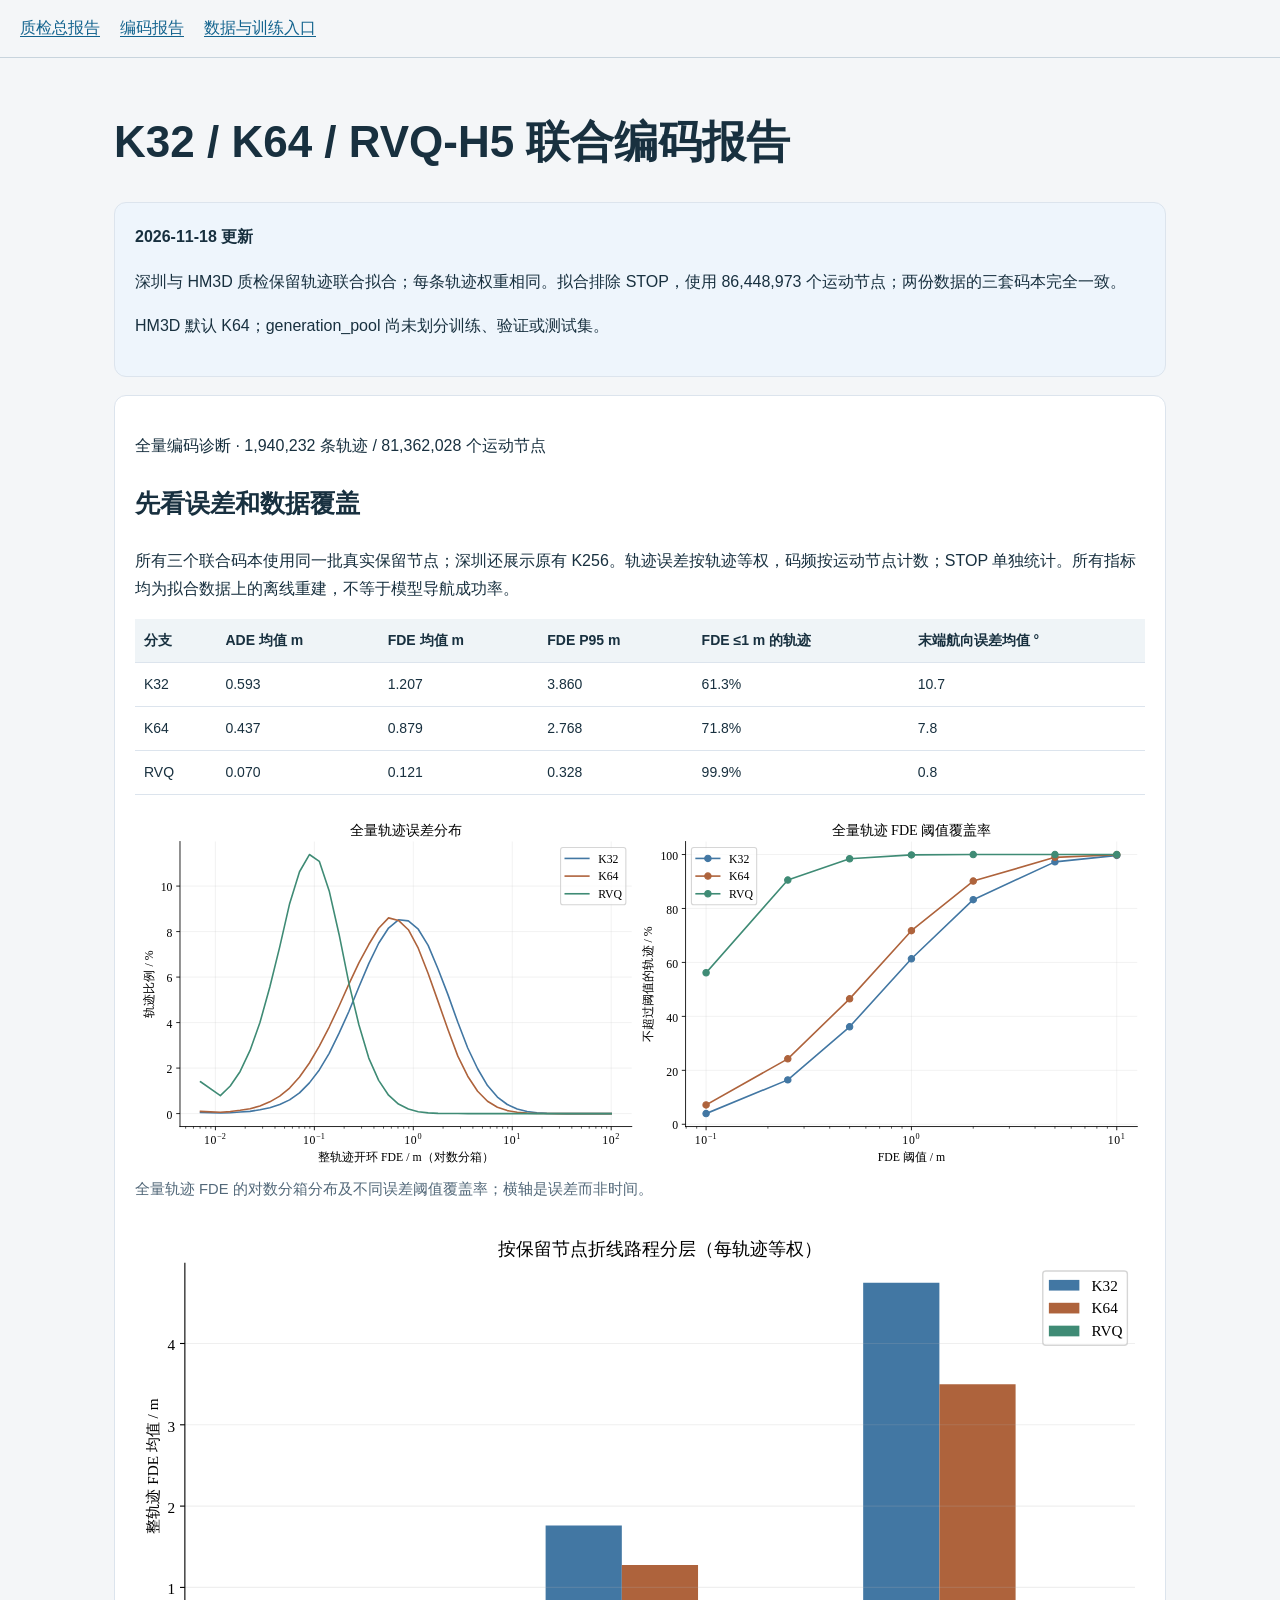
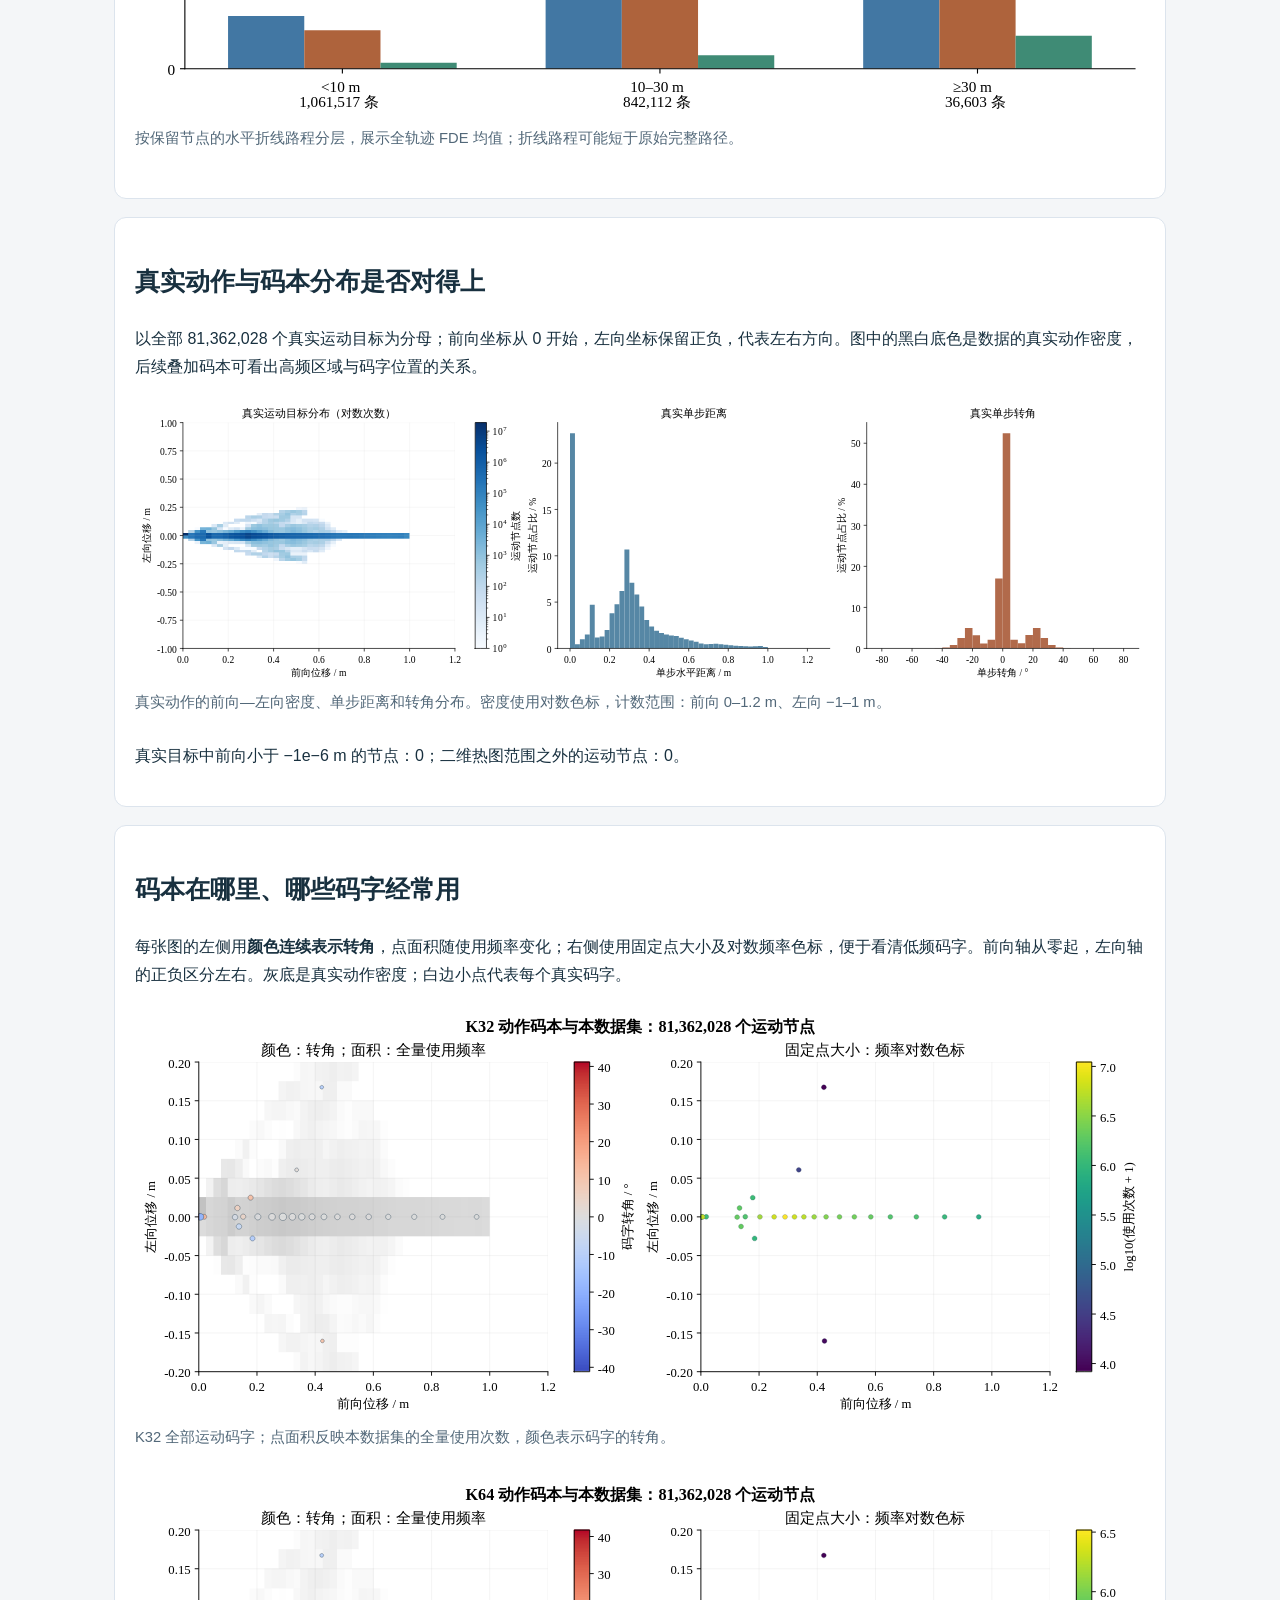
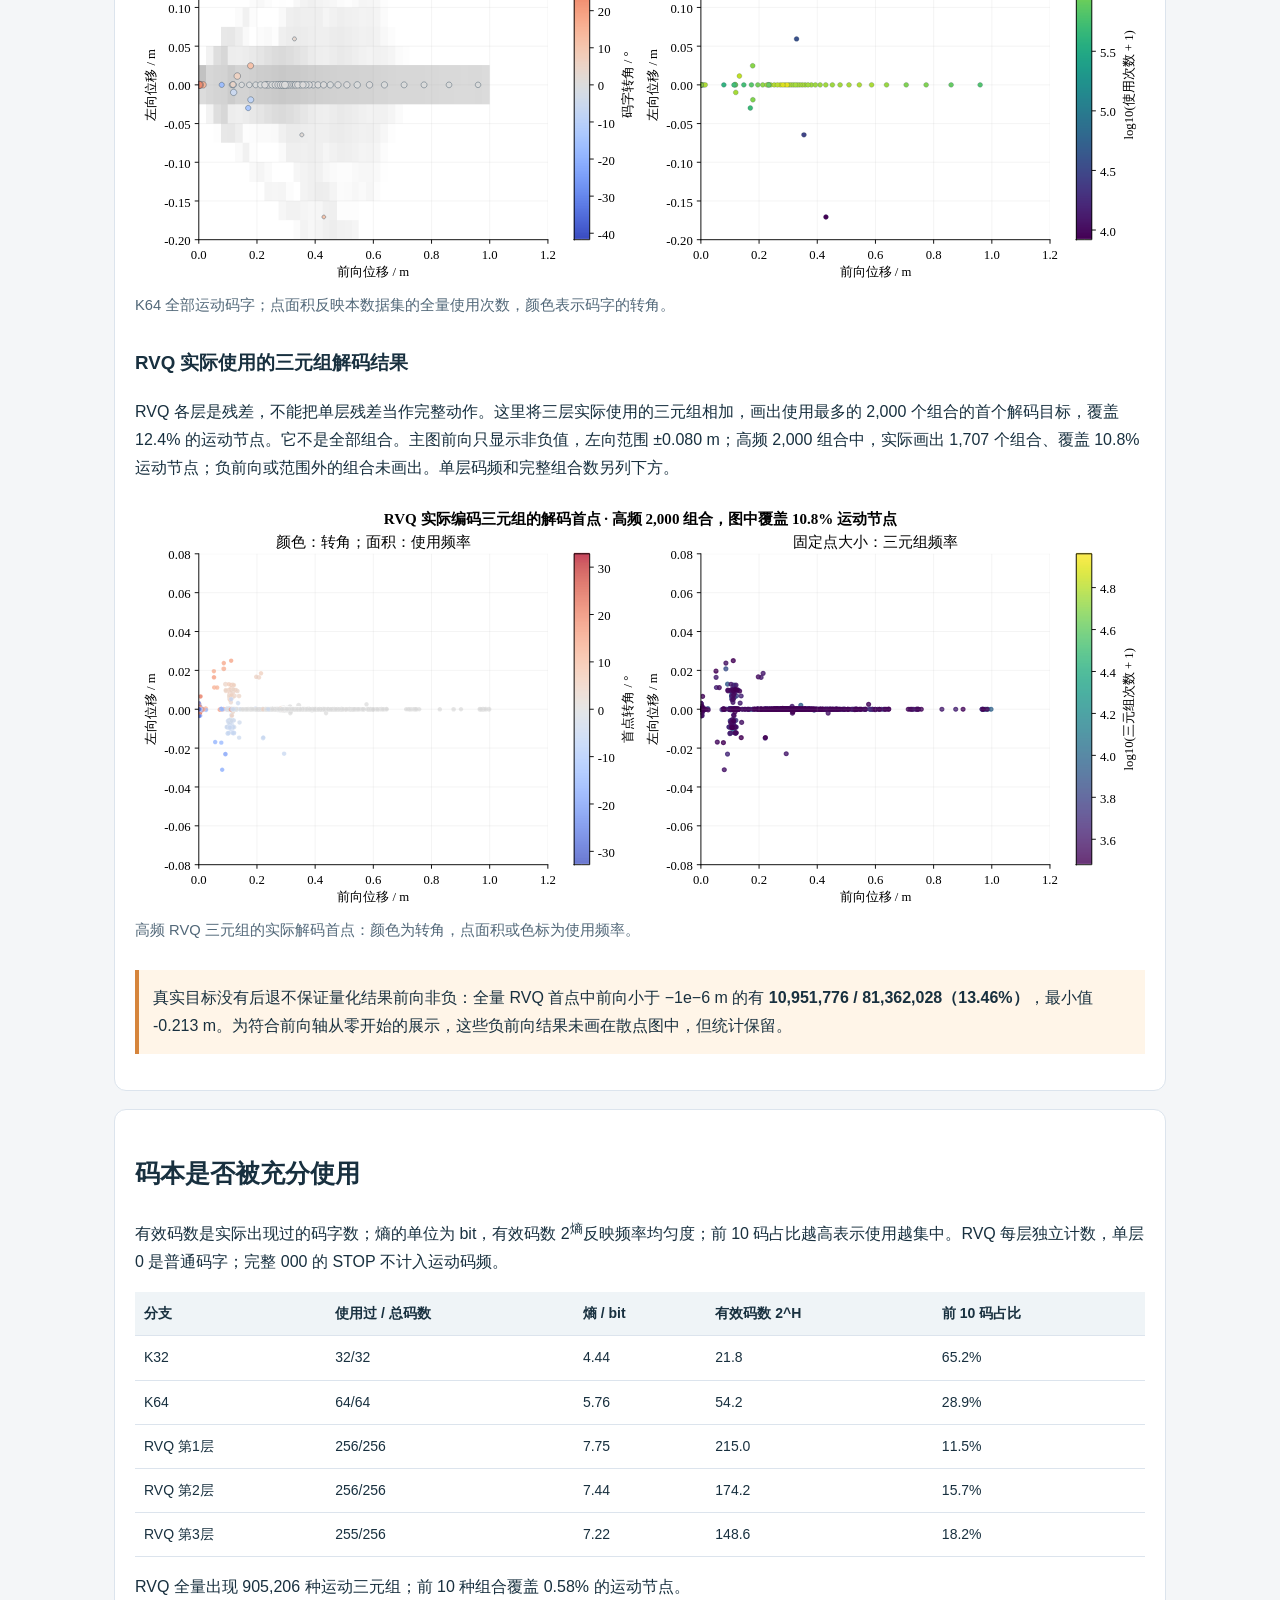
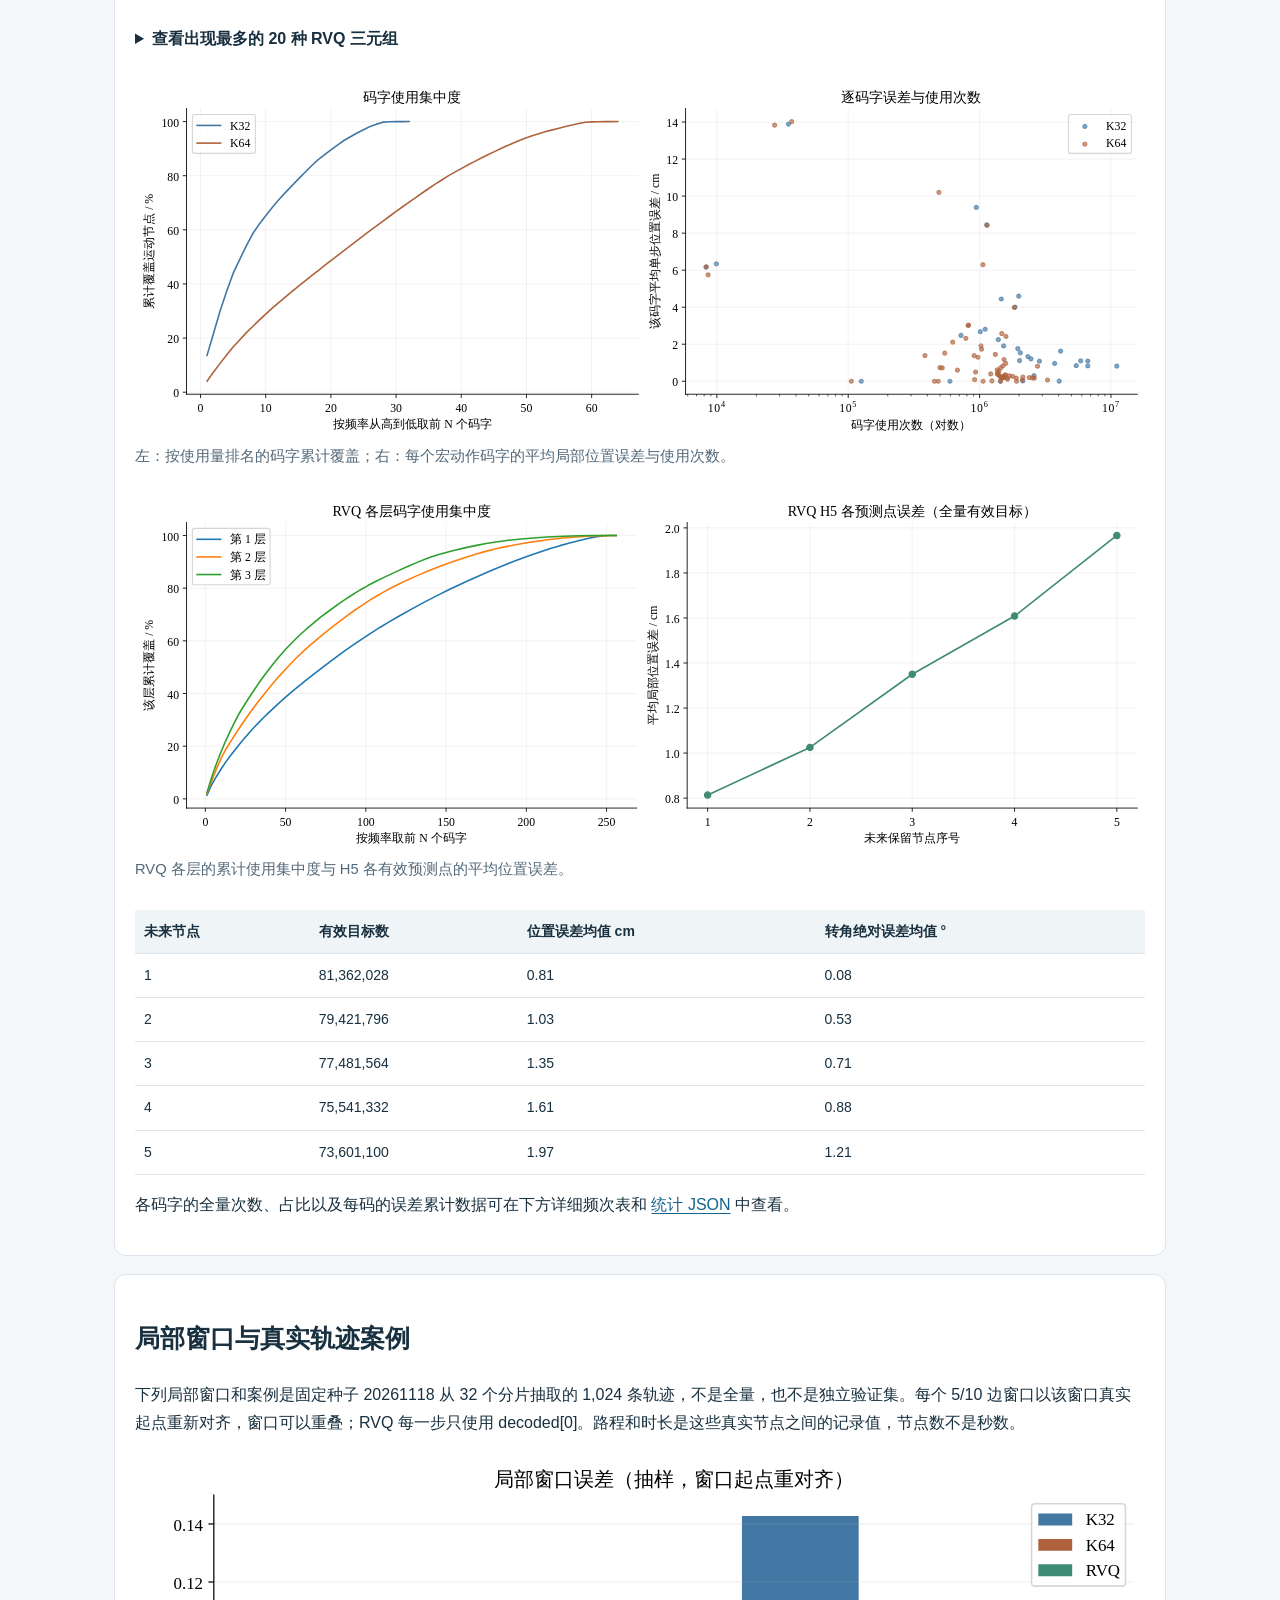
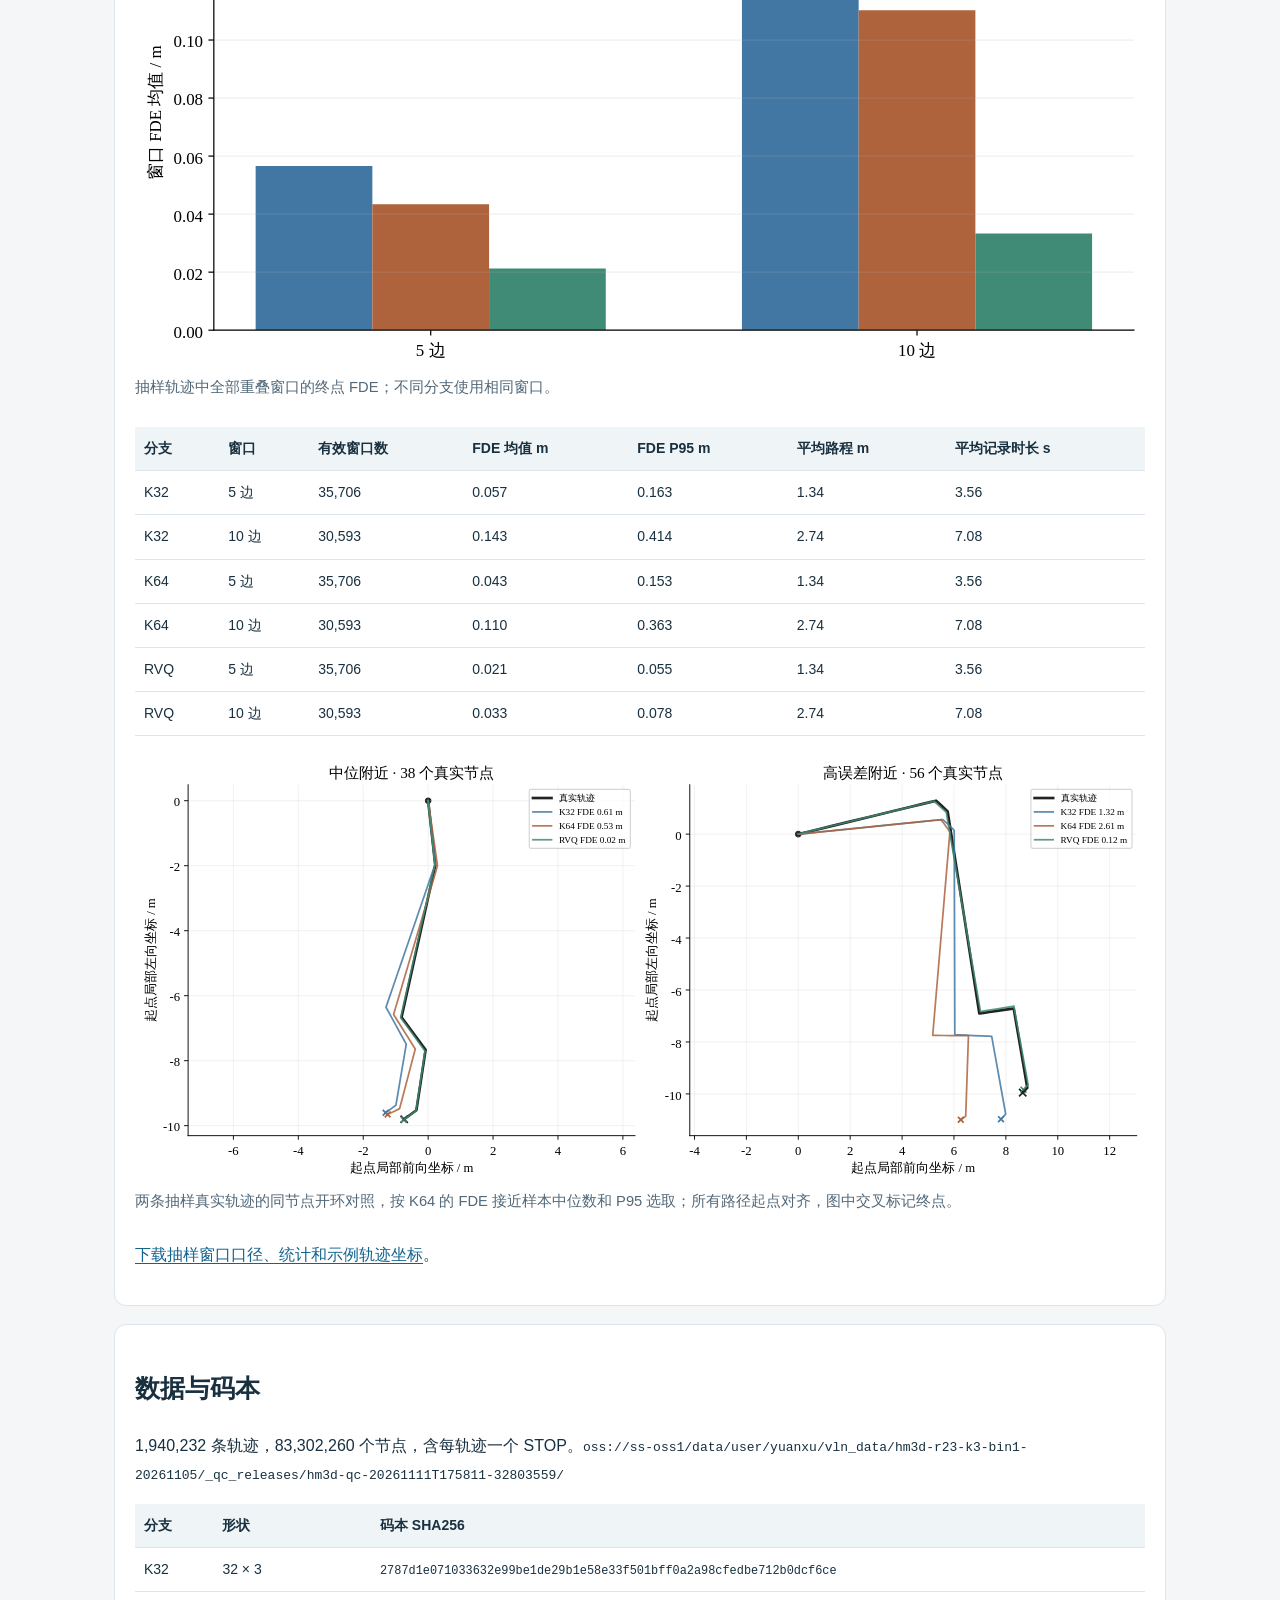
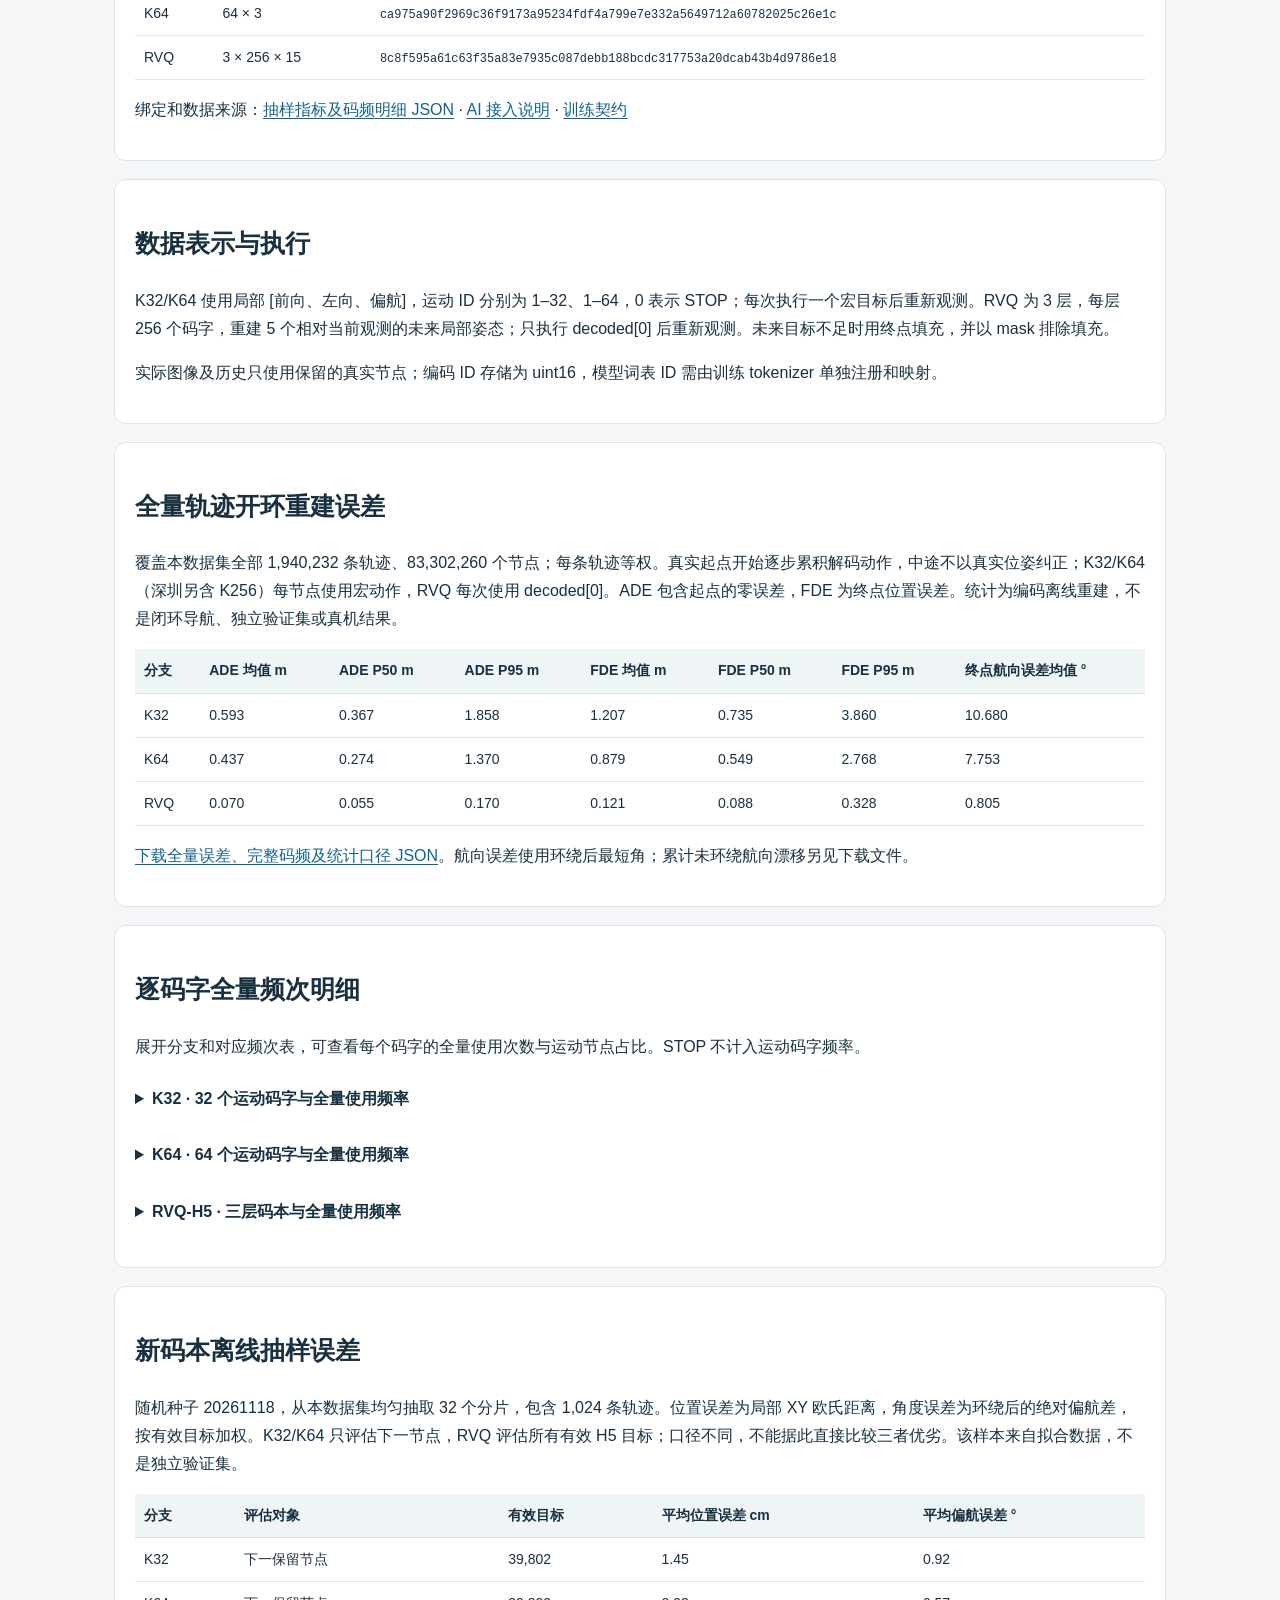
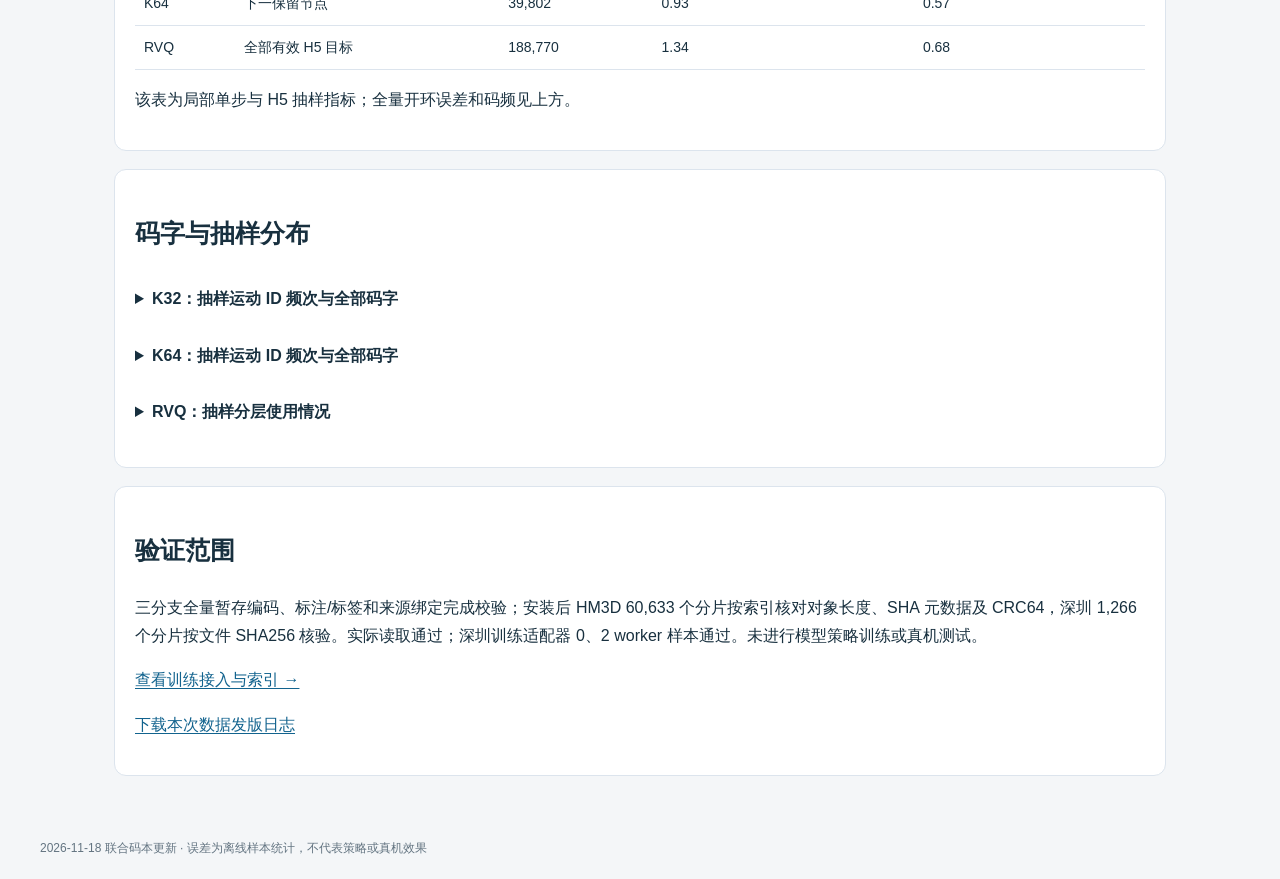
==== commit c27f7de0: "Redesign codebook fit analysis and visualizations" ====
--- a/tokenizer.html
+++ b/tokenizer.html
@@ -1,3 +1,7 @@
 <!DOCTYPE html>
 
-<html lang="zh-CN"><head><meta charset="utf-8"/><meta content="width=device-width,initial-scale=1" name="viewport"/><title>K32 / K64 / RVQ-H5 联合编码报告 · HM3D</title><link href="style.css" rel="stylesheet"/><style>body{margin:0}main{max-width:1100px;margin:auto;padding:24px}.panel{padding:20px;border:1px solid #dce4ed;border-radius:12px;margin:18px 0}.note{background:#eef5fc}.wrap{overflow-x:auto}table{width:100%;border-collapse:collapse}td,th{padding:9px;text-align:left;border-bottom:1px solid #dce4ed}code{overflow-wrap:anywhere}pre{white-space:pre-wrap;overflow-wrap:anywhere}.hash{font-family:monospace;font-size:.85em;overflow-wrap:anywhere}.bars{display:grid;grid-template-columns:repeat(auto-fit,minmax(230px,1fr));gap:8px}.bar{display:flex;gap:8px;align-items:center}.bar i{height:10px;background:#467fa6;display:inline-block}nav{padding:14px 20px;display:flex;gap:20px;flex-wrap:wrap}footer{padding:20px}details{margin:12px 0}a{color:#12638e}</style><style id="full-visual-style">.book-viz{display:flex;flex-wrap:wrap;gap:12px}.bookplot{display:block;width:min(100%,480px);height:auto}.frequency{display:block;width:100%;height:auto;min-height:130px}.book-dot:hover,.book-dot:focus{stroke:#111;stroke-width:2.5;fill-opacity:1}.bookplot text,.frequency text{font-size:13px;fill:#334e65}details{padding:8px 0}summary{cursor:pointer;font-weight:600}</style></head><body><nav><a href="index.html">质检总报告</a><a href="tokenizer.html">编码报告</a><a href="training.html">数据与训练入口</a></nav><main><h1>K32 / K64 / RVQ-H5 联合编码报告</h1><section class="panel note"><strong>2026-11-18 更新</strong><p>深圳与 HM3D 质检保留轨迹联合拟合；每条轨迹权重相同。拟合排除 STOP，使用 86,448,973 个运动节点；两份数据的三套码本完全一致。</p><p>HM3D 默认 K64；generation_pool 尚未划分训练、验证或测试集。</p></section><section class="panel"><h2>数据与码本</h2><p>1,940,232 条轨迹，83,302,260 个节点，含每轨迹一个 STOP。<code>oss://ss-oss1/data/user/yuanxu/vln_data/hm3d-r23-k3-bin1-20261105/_qc_releases/hm3d-qc-20261111T175811-32803559/</code></p><div class="wrap"><table><thead><tr><th>分支</th><th>形状</th><th>码本 SHA256</th></tr></thead><tbody><tr><td>K32</td><td>32 × 3</td><td><code class="hash">2787d1e071033632e99be1de29b1e58e33f501bff0a2a98cfedbe712b0dcf6ce</code></td></tr><tr><td>K64</td><td>64 × 3</td><td><code class="hash">ca975a90f2969c36f9173a95234fdf4a799e7e332a5649712a60782025c26e1c</code></td></tr><tr><td>RVQ</td><td>3 × 256 × 15</td><td><code class="hash">8c8f595a61c63f35a83e7935c087debb188bcdc317753a20dcab43b4d9786e18</code></td></tr></tbody></table></div><p>绑定和数据来源：<a href="downloads/JOINT_REPORT_SAMPLE.json">抽样指标及码频明细 JSON</a> · <a href="downloads/AI_ENTRY.md">AI 接入说明</a> · <a href="downloads/TRAINING_CONTRACT.json">训练契约</a></p></section><section class="panel"><h2>数据表示与执行</h2><p>K32/K64 使用局部 [前向、左向、偏航]，运动 ID 分别为 1–32、1–64，0 表示 STOP；每次执行一个宏目标后重新观测。RVQ 为 3 层，每层 256 个码字，重建 5 个相对当前观测的未来局部姿态；只执行 decoded[0] 后重新观测。未来目标不足时用终点填充，并以 mask 排除填充。</p><p>实际图像及历史只使用保留的真实节点；编码 ID 存储为 uint16，模型词表 ID 需由训练 tokenizer 单独注册和映射。</p></section><section class="panel" id="open-loop-full"><h2>全量轨迹开环重建误差</h2><p>覆盖本数据集全部 1,940,232 条轨迹、83,302,260 个节点；每条轨迹等权。真实起点开始逐步累积解码动作，中途不以真实位姿纠正；K32/K64（深圳另含 K256）每节点使用宏动作，RVQ 每次使用 decoded[0]。ADE 包含起点的零误差，FDE 为终点位置误差。统计为编码离线重建，不是闭环导航、独立验证集或真机结果。</p><div class="wrap"><table><thead><tr><th>分支</th><th>ADE 均值 m</th><th>ADE P50 m</th><th>ADE P95 m</th><th>FDE 均值 m</th><th>FDE P50 m</th><th>FDE P95 m</th><th>终点航向误差均值 °</th></tr></thead><tbody><tr><td>K32</td><td>0.593</td><td>0.367</td><td>1.858</td><td>1.207</td><td>0.735</td><td>3.860</td><td>10.680</td></tr><tr><td>K64</td><td>0.437</td><td>0.274</td><td>1.370</td><td>0.879</td><td>0.549</td><td>2.768</td><td>7.753</td></tr><tr><td>RVQ</td><td>0.070</td><td>0.055</td><td>0.170</td><td>0.121</td><td>0.088</td><td>0.328</td><td>0.805</td></tr></tbody></table></div><p><a href="downloads/JOINT_FULL_METRICS.json">下载全量误差、完整码频及统计口径 JSON</a>。航向误差使用环绕后最短角；累计未环绕航向漂移另见下载文件。</p></section><section class="panel" id="codebook-visual-full"><h2>码本可视化与全量使用频率</h2><p>使用正式编码的全部运动节点统计，完整 STOP 单独计数 1,940,232 次。码本和编码共用一致的 SHA256；点击分支展开，鼠标悬停或键盘聚焦可查看码字详情。</p><details id="full-k32"><summary>K32 · 32 个运动码字与全量使用频率</summary><p>每个点为一个局部动作码字；前向和左向单位为米，颜色区分偏航方向（橙：正、蓝：负、绿：接近零）。悬停或聚焦查看 ID、向量与次数。ID 0 为 STOP，不计入下图。</p><div class="book-viz"><svg aria-label="码字的前向与左向位置散点图" class="bookplot" role="img" viewbox="0 0 540 500"><rect fill="#f9fbfd" height="410" stroke="#cad8e5" width="410" x="65" y="35"></rect><line stroke="#e4ebf2" x1="65.0" x2="65.0" y1="35" y2="445"></line><line stroke="#e4ebf2" x1="65" x2="475" y1="445.0" y2="445.0"></line><line stroke="#e4ebf2" x1="167.5" x2="167.5" y1="35" y2="445"></line><line stroke="#e4ebf2" x1="65" x2="475" y1="342.5" y2="342.5"></line><line stroke="#e4ebf2" x1="270.0" x2="270.0" y1="35" y2="445"></line><line stroke="#e4ebf2" x1="65" x2="475" y1="240.0" y2="240.0"></line><line stroke="#e4ebf2" x1="372.5" x2="372.5" y1="35" y2="445"></line><line stroke="#e4ebf2" x1="65" x2="475" y1="137.5" y2="137.5"></line><line stroke="#e4ebf2" x1="475.0" x2="475.0" y1="35" y2="445"></line><line stroke="#e4ebf2" x1="65" x2="475" y1="35.0" y2="35.0"></line><line stroke="#8299ae" x1="65" x2="475" y1="240" y2="240"></line><line stroke="#8299ae" x1="270" x2="270" y1="35" y2="445"></line><circle class="book-dot" cx="325.42" cy="240.00" fill="#4b8c71" fill-opacity=".72" r="4.2" tabindex="0"><title>ID 1 · 次数 11,071,739 · 前向 0.2892 m · 左向 0.0000 m · 偏航 -0.00°</title></circle><circle class="book-dot" cx="270.01" cy="240.00" fill="#3977ac" fill-opacity=".72" r="4.2" tabindex="0"><title>ID 2 · 次数 4,037,635 · 前向 0.0000 m · 左向 -0.0000 m · 偏航 -27.89°</title></circle><circle class="book-dot" cx="318.25" cy="240.00" fill="#4b8c71" fill-opacity=".72" r="4.2" tabindex="0"><title>ID 3 · 次数 6,666,427 · 前向 0.2518 m · 左向 0.0000 m · 偏航 0.01°</title></circle><circle class="book-dot" cx="293.89" cy="240.07" fill="#3977ac" fill-opacity=".72" r="4.2" tabindex="0"><title>ID 4 · 次数 1,954,106 · 前向 0.1246 m · 左向 -0.0003 m · 偏航 -2.27°</title></circle><circle class="book-dot" cx="295.46" cy="237.81" fill="#ca633d" fill-opacity=".72" r="4.2" tabindex="0"><title>ID 5 · 次数 1,861,218 · 前向 0.1328 m · 左向 0.0114 m · 偏航 5.79°</title></circle><circle class="book-dot" cx="305.40" cy="245.34" fill="#3977ac" fill-opacity=".72" r="4.2" tabindex="0"><title>ID 6 · 次数 944,596 · 前向 0.1847 m · 左向 -0.0278 m · 偏航 -11.23°</title></circle><circle class="book-dot" cx="270.00" cy="240.00" fill="#ca633d" fill-opacity=".72" r="4.2" tabindex="0"><title>ID 7 · 次数 125,627 · 前向 0.0000 m · 左向 -0.0000 m · 偏航 41.17°</title></circle><circle class="book-dot" cx="411.94" cy="240.00" fill="#4b8c71" fill-opacity=".72" r="4.2" tabindex="0"><title>ID 8 · 次数 1,388,366 · 前向 0.7405 m · 左向 0.0000 m · 偏航 -0.00°</title></circle><circle class="book-dot" cx="299.25" cy="239.96" fill="#ca633d" fill-opacity=".72" r="4.2" tabindex="0"><title>ID 9 · 次数 1,462,819 · 前向 0.1526 m · 左向 0.0002 m · 偏航 4.68°</title></circle><circle class="book-dot" cx="344.62" cy="240.00" fill="#4b8c71" fill-opacity=".72" r="4.2" tabindex="0"><title>ID 10 · 次数 3,726,263 · 前向 0.3893 m · 左向 -0.0000 m · 偏航 0.00°</title></circle><circle class="book-dot" cx="337.85" cy="240.00" fill="#4b8c71" fill-opacity=".72" r="4.2" tabindex="0"><title>ID 11 · 次数 5,440,417 · 前向 0.3540 m · 左向 -0.0000 m · 偏航 -0.00°</title></circle><circle class="book-dot" cx="296.46" cy="242.39" fill="#3977ac" fill-opacity=".72" r="4.2" tabindex="0"><title>ID 12 · 次数 1,986,645 · 前向 0.1381 m · 左向 -0.0124 m · 偏航 -6.15°</title></circle><circle class="book-dot" cx="430.56" cy="240.00" fill="#4b8c71" fill-opacity=".72" r="4.2" tabindex="0"><title>ID 13 · 次数 1,011,460 · 前向 0.8377 m · 左向 0.0000 m · 偏航 -0.00°</title></circle><circle class="book-dot" cx="271.09" cy="240.00" fill="#ca633d" fill-opacity=".72" r="4.2" tabindex="0"><title>ID 14 · 次数 2,014,249 · 前向 0.0057 m · 左向 0.0000 m · 偏航 18.36°</title></circle><circle class="book-dot" cx="304.15" cy="235.24" fill="#ca633d" fill-opacity=".72" r="4.2" tabindex="0"><title>ID 15 · 次数 1,133,122 · 前向 0.1782 m · 左向 0.0248 m · 偏航 10.87°</title></circle><circle class="book-dot" cx="371.09" cy="240.00" fill="#4b8c71" fill-opacity=".72" r="4.2" tabindex="0"><title>ID 16 · 次数 2,332,665 · 前向 0.5274 m · 左向 -0.0000 m · 偏航 0.00°</title></circle><circle class="book-dot" cx="270.00" cy="240.00" fill="#ca633d" fill-opacity=".72" r="4.2" tabindex="0"><title>ID 17 · 次数 594,811 · 前向 0.0000 m · 左向 0.0000 m · 偏航 33.31°</title></circle><circle class="book-dot" cx="273.54" cy="239.99" fill="#ca633d" fill-opacity=".72" r="4.2" tabindex="0"><title>ID 18 · 次数 1,103,003 · 前向 0.0185 m · 左向 0.0000 m · 偏航 14.11°</title></circle><circle class="book-dot" cx="270.29" cy="240.00" fill="#ca633d" fill-opacity=".72" r="4.2" tabindex="0"><title>ID 19 · 次数 2,594,237 · 前向 0.0015 m · 左向 0.0000 m · 偏航 21.77°</title></circle><circle class="book-dot" cx="308.90" cy="240.00" fill="#3977ac" fill-opacity=".72" r="4.2" tabindex="0"><title>ID 20 · 次数 4,136,996 · 前向 0.2030 m · 左向 0.0000 m · 偏航 -0.47°</title></circle><circle class="book-dot" cx="381.94" cy="240.00" fill="#4b8c71" fill-opacity=".72" r="4.2" tabindex="0"><title>ID 21 · 次数 2,041,047 · 前向 0.5841 m · 左向 -0.0000 m · 偏航 0.00°</title></circle><circle class="book-dot" cx="351.43" cy="270.72" fill="#ca633d" fill-opacity=".72" r="4.2" tabindex="0"><title>ID 22 · 次数 9,910 · 前向 0.4249 m · 左向 -0.1603 m · 偏航 10.50°</title></circle><circle class="book-dot" cx="270.00" cy="240.00" fill="#ca633d" fill-opacity=".72" r="4.2" tabindex="0"><title>ID 23 · 次数 1,442,386 · 前向 0.0000 m · 左向 0.0000 m · 偏航 28.50°</title></circle><circle class="book-dot" cx="270.01" cy="240.00" fill="#ca633d" fill-opacity=".72" r="4.2" tabindex="0"><title>ID 24 · 次数 2,134,230 · 前向 0.0001 m · 左向 0.0000 m · 偏航 24.74°</title></circle><circle class="book-dot" cx="453.04" cy="240.00" fill="#4b8c71" fill-opacity=".72" r="4.2" tabindex="0"><title>ID 25 · 次数 722,138 · 前向 0.9550 m · 左向 -0.0000 m · 偏航 -0.00°</title></circle><circle class="book-dot" cx="351.02" cy="207.90" fill="#3977ac" fill-opacity=".72" r="4.2" tabindex="0"><title>ID 26 · 次数 8,276 · 前向 0.4227 m · 左向 0.1675 m · 偏航 -10.15°</title></circle><circle class="book-dot" cx="361.32" cy="240.00" fill="#4b8c71" fill-opacity=".72" r="4.2" tabindex="0"><title>ID 27 · 次数 2,460,931 · 前向 0.4765 m · 左向 -0.0000 m · 偏航 0.00°</title></circle><circle class="book-dot" cx="352.47" cy="240.00" fill="#4b8c71" fill-opacity=".72" r="4.2" tabindex="0"><title>ID 28 · 次数 2,854,207 · 前向 0.4303 m · 左向 0.0000 m · 偏航 -0.00°</title></circle><circle class="book-dot" cx="331.65" cy="240.00" fill="#4b8c71" fill-opacity=".72" r="4.2" tabindex="0"><title>ID 29 · 次数 6,661,560 · 前向 0.3217 m · 左向 0.0000 m · 偏航 0.00°</title></circle><circle class="book-dot" cx="394.81" cy="240.00" fill="#4b8c71" fill-opacity=".72" r="4.2" tabindex="0"><title>ID 30 · 次数 1,524,076 · 前向 0.6512 m · 左向 0.0000 m · 偏航 -0.00°</title></circle><circle class="book-dot" cx="334.48" cy="228.36" fill="#ca633d" fill-opacity=".72" r="4.2" tabindex="0"><title>ID 31 · 次数 35,068 · 前向 0.3364 m · 左向 0.0607 m · 偏航 1.58°</title></circle><circle class="book-dot" cx="271.11" cy="240.00" fill="#3977ac" fill-opacity=".72" r="4.2" tabindex="0"><title>ID 32 · 次数 5,881,798 · 前向 0.0058 m · 左向 -0.0000 m · 偏航 -19.20°</title></circle><text text-anchor="middle" x="270" y="482">前向（m），图中范围 ±1.07</text><text text-anchor="middle" transform="translate(18 240) rotate(-90)">左向（m）</text></svg></div><p>全量运动码字次数；悬停或聚焦柱子可查看 ID、次数和占比。</p><svg aria-label="按码字 ID 排列的全量使用次数柱状图" class="frequency" role="img" viewbox="0 0 1000 275"><line stroke="#7b8fa0" x1="50" x2="950" y1="225" y2="225"></line><text x="48" y="20">最大 11,071,739 次</text><rect fill="#397ba4" height="200.00" tabindex="0" width="27.875" x="50.000" y="25.00"><title>ID 0：11,071,739 次，占运动节点 13.608%</title></rect><rect fill="#397ba4" height="72.94" tabindex="0" width="27.875" x="78.125" y="152.06"><title>ID 1：4,037,635 次，占运动节点 4.963%</title></rect><rect fill="#397ba4" height="120.42" tabindex="0" width="27.875" x="106.250" y="104.58"><title>ID 2：6,666,427 次，占运动节点 8.194%</title></rect><rect fill="#397ba4" height="35.30" tabindex="0" width="27.875" x="134.375" y="189.70"><title>ID 3：1,954,106 次，占运动节点 2.402%</title></rect><rect fill="#397ba4" height="33.62" tabindex="0" width="27.875" x="162.500" y="191.38"><title>ID 4：1,861,218 次，占运动节点 2.288%</title></rect><rect fill="#397ba4" height="17.06" tabindex="0" width="27.875" x="190.625" y="207.94"><title>ID 5：944,596 次，占运动节点 1.161%</title></rect><rect fill="#397ba4" height="2.27" tabindex="0" width="27.875" x="218.750" y="222.73"><title>ID 6：125,627 次，占运动节点 0.154%</title></rect><rect fill="#397ba4" height="25.08" tabindex="0" width="27.875" x="246.875" y="199.92"><title>ID 7：1,388,366 次，占运动节点 1.706%</title></rect><rect fill="#397ba4" height="26.42" tabindex="0" width="27.875" x="275.000" y="198.58"><title>ID 8：1,462,819 次，占运动节点 1.798%</title></rect><rect fill="#397ba4" height="67.31" tabindex="0" width="27.875" x="303.125" y="157.69"><title>ID 9：3,726,263 次，占运动节点 4.580%</title></rect><rect fill="#397ba4" height="98.28" tabindex="0" width="27.875" x="331.250" y="126.72"><title>ID 10：5,440,417 次，占运动节点 6.687%</title></rect><rect fill="#397ba4" height="35.89" tabindex="0" width="27.875" x="359.375" y="189.11"><title>ID 11：1,986,645 次，占运动节点 2.442%</title></rect><rect fill="#397ba4" height="18.27" tabindex="0" width="27.875" x="387.500" y="206.73"><title>ID 12：1,011,460 次，占运动节点 1.243%</title></rect><rect fill="#397ba4" height="36.39" tabindex="0" width="27.875" x="415.625" y="188.61"><title>ID 13：2,014,249 次，占运动节点 2.476%</title></rect><rect fill="#397ba4" height="20.47" tabindex="0" width="27.875" x="443.750" y="204.53"><title>ID 14：1,133,122 次，占运动节点 1.393%</title></rect><rect fill="#397ba4" height="42.14" tabindex="0" width="27.875" x="471.875" y="182.86"><title>ID 15：2,332,665 次，占运动节点 2.867%</title></rect><rect fill="#397ba4" height="10.74" tabindex="0" width="27.875" x="500.000" y="214.26"><title>ID 16：594,811 次，占运动节点 0.731%</title></rect><rect fill="#397ba4" height="19.92" tabindex="0" width="27.875" x="528.125" y="205.08"><title>ID 17：1,103,003 次，占运动节点 1.356%</title></rect><rect fill="#397ba4" height="46.86" tabindex="0" width="27.875" x="556.250" y="178.14"><title>ID 18：2,594,237 次，占运动节点 3.189%</title></rect><rect fill="#397ba4" height="74.73" tabindex="0" width="27.875" x="584.375" y="150.27"><title>ID 19：4,136,996 次，占运动节点 5.085%</title></rect><rect fill="#397ba4" height="36.87" tabindex="0" width="27.875" x="612.500" y="188.13"><title>ID 20：2,041,047 次，占运动节点 2.509%</title></rect><rect fill="#397ba4" height="0.18" tabindex="0" width="27.875" x="640.625" y="224.82"><title>ID 21：9,910 次，占运动节点 0.012%</title></rect><rect fill="#397ba4" height="26.06" tabindex="0" width="27.875" x="668.750" y="198.94"><title>ID 22：1,442,386 次，占运动节点 1.773%</title></rect><rect fill="#397ba4" height="38.55" tabindex="0" width="27.875" x="696.875" y="186.45"><title>ID 23：2,134,230 次，占运动节点 2.623%</title></rect><rect fill="#397ba4" height="13.04" tabindex="0" width="27.875" x="725.000" y="211.96"><title>ID 24：722,138 次，占运动节点 0.888%</title></rect><rect fill="#397ba4" height="0.15" tabindex="0" width="27.875" x="753.125" y="224.85"><title>ID 25：8,276 次，占运动节点 0.010%</title></rect><rect fill="#397ba4" height="44.45" tabindex="0" width="27.875" x="781.250" y="180.55"><title>ID 26：2,460,931 次，占运动节点 3.025%</title></rect><rect fill="#397ba4" height="51.56" tabindex="0" width="27.875" x="809.375" y="173.44"><title>ID 27：2,854,207 次，占运动节点 3.508%</title></rect><rect fill="#397ba4" height="120.33" tabindex="0" width="27.875" x="837.500" y="104.67"><title>ID 28：6,661,560 次，占运动节点 8.188%</title></rect><rect fill="#397ba4" height="27.53" tabindex="0" width="27.875" x="865.625" y="197.47"><title>ID 29：1,524,076 次，占运动节点 1.873%</title></rect><rect fill="#397ba4" height="0.63" tabindex="0" width="27.875" x="893.750" y="224.37"><title>ID 30：35,068 次，占运动节点 0.043%</title></rect><rect fill="#397ba4" height="106.25" tabindex="0" width="27.875" x="921.875" y="118.75"><title>ID 31：5,881,798 次，占运动节点 7.229%</title></rect><text x="50" y="250">ID 0</text><text text-anchor="end" x="950" y="250">ID 31</text></svg><details><summary>查看逐码字全量频次表</summary><div class="wrap"><table><thead><tr><th>ID</th><th>次数</th><th>运动节点占比</th></tr></thead><tbody><tr><td>1</td><td>11,071,739</td><td>13.608%</td></tr><tr><td>2</td><td>4,037,635</td><td>4.963%</td></tr><tr><td>3</td><td>6,666,427</td><td>8.194%</td></tr><tr><td>4</td><td>1,954,106</td><td>2.402%</td></tr><tr><td>5</td><td>1,861,218</td><td>2.288%</td></tr><tr><td>6</td><td>944,596</td><td>1.161%</td></tr><tr><td>7</td><td>125,627</td><td>0.154%</td></tr><tr><td>8</td><td>1,388,366</td><td>1.706%</td></tr><tr><td>9</td><td>1,462,819</td><td>1.798%</td></tr><tr><td>10</td><td>3,726,263</td><td>4.580%</td></tr><tr><td>11</td><td>5,440,417</td><td>6.687%</td></tr><tr><td>12</td><td>1,986,645</td><td>2.442%</td></tr><tr><td>13</td><td>1,011,460</td><td>1.243%</td></tr><tr><td>14</td><td>2,014,249</td><td>2.476%</td></tr><tr><td>15</td><td>1,133,122</td><td>1.393%</td></tr><tr><td>16</td><td>2,332,665</td><td>2.867%</td></tr><tr><td>17</td><td>594,811</td><td>0.731%</td></tr><tr><td>18</td><td>1,103,003</td><td>1.356%</td></tr><tr><td>19</td><td>2,594,237</td><td>3.189%</td></tr><tr><td>20</td><td>4,136,996</td><td>5.085%</td></tr><tr><td>21</td><td>2,041,047</td><td>2.509%</td></tr><tr><td>22</td><td>9,910</td><td>0.012%</td></tr><tr><td>23</td><td>1,442,386</td><td>1.773%</td></tr><tr><td>24</td><td>2,134,230</td><td>2.623%</td></tr><tr><td>25</td><td>722,138</td><td>0.888%</td></tr><tr><td>26</td><td>8,276</td><td>0.010%</td></tr><tr><td>27</td><td>2,460,931</td><td>3.025%</td></tr><tr><td>28</td><td>2,854,207</td><td>3.508%</td></tr><tr><td>29</td><td>6,661,560</td><td>8.188%</td></tr><tr><td>30</td><td>1,524,076</td><td>1.873%</td></tr><tr><td>31</td><td>35,068</td><td>0.043%</td></tr><tr><td>32</td><td>5,881,798</td><td>7.229%</td></tr></tbody></table></div></details></details><details id="full-k64"><summary>K64 · 64 个运动码字与全量使用频率</summary><p>每个点为一个局部动作码字；前向和左向单位为米，颜色区分偏航方向（橙：正、蓝：负、绿：接近零）。悬停或聚焦查看 ID、向量与次数。ID 0 为 STOP，不计入下图。</p><div class="book-viz"><svg aria-label="码字的前向与左向位置散点图" class="bookplot" role="img" viewbox="0 0 540 500"><rect fill="#f9fbfd" height="410" stroke="#cad8e5" width="410" x="65" y="35"></rect><line stroke="#e4ebf2" x1="65.0" x2="65.0" y1="35" y2="445"></line><line stroke="#e4ebf2" x1="65" x2="475" y1="445.0" y2="445.0"></line><line stroke="#e4ebf2" x1="167.5" x2="167.5" y1="35" y2="445"></line><line stroke="#e4ebf2" x1="65" x2="475" y1="342.5" y2="342.5"></line><line stroke="#e4ebf2" x1="270.0" x2="270.0" y1="35" y2="445"></line><line stroke="#e4ebf2" x1="65" x2="475" y1="240.0" y2="240.0"></line><line stroke="#e4ebf2" x1="372.5" x2="372.5" y1="35" y2="445"></line><line stroke="#e4ebf2" x1="65" x2="475" y1="137.5" y2="137.5"></line><line stroke="#e4ebf2" x1="475.0" x2="475.0" y1="35" y2="445"></line><line stroke="#e4ebf2" x1="65" x2="475" y1="35.0" y2="35.0"></line><line stroke="#8299ae" x1="65" x2="475" y1="240" y2="240"></line><line stroke="#8299ae" x1="270" x2="270" y1="35" y2="445"></line><circle class="book-dot" cx="367.08" cy="240.00" fill="#4b8c71" fill-opacity=".72" r="4.2" tabindex="0"><title>ID 1 · 次数 1,505,885 · 前向 0.5091 m · 左向 -0.0000 m · 偏航 0.00°</title></circle><circle class="book-dot" cx="315.78" cy="240.00" fill="#4b8c71" fill-opacity=".72" r="4.2" tabindex="0"><title>ID 2 · 次数 1,551,513 · 前向 0.2401 m · 左向 0.0000 m · 偏航 0.00°</title></circle><circle class="book-dot" cx="338.30" cy="240.00" fill="#4b8c71" fill-opacity=".72" r="4.2" tabindex="0"><title>ID 3 · 次数 1,517,289 · 前向 0.3582 m · 左向 -0.0000 m · 偏航 0.00°</title></circle><circle class="book-dot" cx="302.39" cy="245.70" fill="#3977ac" fill-opacity=".72" r="4.2" tabindex="0"><title>ID 4 · 次数 489,747 · 前向 0.1699 m · 左向 -0.0299 m · 偏航 -14.16°</title></circle><circle class="book-dot" cx="304.07" cy="243.67" fill="#3977ac" fill-opacity=".72" r="4.2" tabindex="0"><title>ID 5 · 次数 1,059,987 · 前向 0.1787 m · 左向 -0.0193 m · 偏航 -7.91°</title></circle><circle class="book-dot" cx="270.00" cy="240.00" fill="#3977ac" fill-opacity=".72" r="4.2" tabindex="0"><title>ID 6 · 次数 1,442,204 · 前向 0.0000 m · 左向 -0.0000 m · 偏航 -26.19°</title></circle><circle class="book-dot" cx="342.42" cy="240.00" fill="#4b8c71" fill-opacity=".72" r="4.2" tabindex="0"><title>ID 7 · 次数 1,404,446 · 前向 0.3798 m · 左向 0.0000 m · 偏航 0.00°</title></circle><circle class="book-dot" cx="336.54" cy="240.00" fill="#4b8c71" fill-opacity=".72" r="4.2" tabindex="0"><title>ID 8 · 次数 1,508,031 · 前向 0.3489 m · 左向 0.0000 m · 偏航 -0.00°</title></circle><circle class="book-dot" cx="271.65" cy="240.01" fill="#3977ac" fill-opacity=".72" r="4.2" tabindex="0"><title>ID 9 · 次数 542,971 · 前向 0.0087 m · 左向 -0.0000 m · 偏航 -12.96°</title></circle><circle class="book-dot" cx="340.23" cy="240.00" fill="#4b8c71" fill-opacity=".72" r="4.2" tabindex="0"><title>ID 10 · 次数 1,439,362 · 前向 0.3683 m · 左向 -0.0000 m · 偏航 -0.00°</title></circle><circle class="book-dot" cx="434.01" cy="240.00" fill="#4b8c71" fill-opacity=".72" r="4.2" tabindex="0"><title>ID 11 · 次数 786,145 · 前向 0.8601 m · 左向 0.0000 m · 偏航 -0.00°</title></circle><circle class="book-dot" cx="334.93" cy="240.00" fill="#4b8c71" fill-opacity=".72" r="4.2" tabindex="0"><title>ID 12 · 次数 1,516,858 · 前向 0.3405 m · 左向 0.0000 m · 偏航 0.00°</title></circle><circle class="book-dot" cx="325.12" cy="240.00" fill="#4b8c71" fill-opacity=".72" r="4.2" tabindex="0"><title>ID 13 · 次数 2,527,371 · 前向 0.2891 m · 左向 0.0000 m · 偏航 0.00°</title></circle><circle class="book-dot" cx="270.00" cy="240.00" fill="#3977ac" fill-opacity=".72" r="4.2" tabindex="0"><title>ID 14 · 次数 105,556 · 前向 0.0000 m · 左向 -0.0000 m · 偏航 -41.74°</title></circle><circle class="book-dot" cx="292.85" cy="241.86" fill="#3977ac" fill-opacity=".72" r="4.2" tabindex="0"><title>ID 15 · 次数 1,475,182 · 前向 0.1198 m · 左向 -0.0097 m · 偏航 -5.43°</title></circle><circle class="book-dot" cx="417.64" cy="240.00" fill="#4b8c71" fill-opacity=".72" r="4.2" tabindex="0"><title>ID 16 · 次数 1,024,793 · 前向 0.7742 m · 左向 0.0000 m · 偏航 -0.00°</title></circle><circle class="book-dot" cx="318.09" cy="240.00" fill="#4b8c71" fill-opacity=".72" r="4.2" tabindex="0"><title>ID 17 · 次数 1,685,988 · 前向 0.2522 m · 左向 0.0000 m · 偏航 -0.00°</title></circle><circle class="book-dot" cx="333.44" cy="240.00" fill="#4b8c71" fill-opacity=".72" r="4.2" tabindex="0"><title>ID 18 · 次数 1,511,848 · 前向 0.3327 m · 左向 0.0000 m · 偏航 0.00°</title></circle><circle class="book-dot" cx="310.55" cy="240.00" fill="#4b8c71" fill-opacity=".72" r="4.2" tabindex="0"><title>ID 19 · 次数 1,216,650 · 前向 0.2126 m · 左向 0.0000 m · 偏航 -0.00°</title></circle><circle class="book-dot" cx="270.00" cy="240.00" fill="#3977ac" fill-opacity=".72" r="4.2" tabindex="0"><title>ID 20 · 次数 1,063,721 · 前向 0.0000 m · 左向 -0.0000 m · 偏航 -29.39°</title></circle><circle class="book-dot" cx="348.16" cy="240.00" fill="#4b8c71" fill-opacity=".72" r="4.2" tabindex="0"><title>ID 21 · 次数 1,372,093 · 前向 0.4099 m · 左向 -0.0000 m · 偏航 0.00°</title></circle><circle class="book-dot" cx="292.68" cy="240.01" fill="#3977ac" fill-opacity=".72" r="4.2" tabindex="0"><title>ID 22 · 次数 908,497 · 前向 0.1189 m · 左向 -0.0000 m · 偏航 -4.58°</title></circle><circle class="book-dot" cx="332.70" cy="228.68" fill="#ca633d" fill-opacity=".72" r="4.2" tabindex="0"><title>ID 23 · 次数 37,128 · 前向 0.3288 m · 左向 0.0594 m · 偏航 2.65°</title></circle><circle class="book-dot" cx="327.80" cy="240.00" fill="#4b8c71" fill-opacity=".72" r="4.2" tabindex="0"><title>ID 24 · 次数 1,900,133 · 前向 0.3031 m · 左向 0.0000 m · 偏航 0.00°</title></circle><circle class="book-dot" cx="351.96" cy="272.54" fill="#ca633d" fill-opacity=".72" r="4.2" tabindex="0"><title>ID 25 · 次数 8,574 · 前向 0.4298 m · 左向 -0.1706 m · 偏航 10.13°</title></circle><circle class="book-dot" cx="391.69" cy="240.00" fill="#4b8c71" fill-opacity=".72" r="4.2" tabindex="0"><title>ID 26 · 次数 1,317,535 · 前向 0.6381 m · 左向 0.0000 m · 偏航 -0.00°</title></circle><circle class="book-dot" cx="303.14" cy="240.00" fill="#4b8c71" fill-opacity=".72" r="4.2" tabindex="0"><title>ID 27 · 次数 678,022 · 前向 0.1738 m · 左向 -0.0000 m · 偏航 -0.00°</title></circle><circle class="book-dot" cx="356.17" cy="240.00" fill="#4b8c71" fill-opacity=".72" r="4.2" tabindex="0"><title>ID 28 · 次数 1,362,311 · 前向 0.4519 m · 左向 0.0000 m · 偏航 -0.00°</title></circle><circle class="book-dot" cx="303.95" cy="235.30" fill="#ca633d" fill-opacity=".72" r="4.2" tabindex="0"><title>ID 29 · 次数 1,140,287 · 前向 0.1780 m · 左向 0.0247 m · 偏航 10.81°</title></circle><circle class="book-dot" cx="361.23" cy="240.00" fill="#4b8c71" fill-opacity=".72" r="4.2" tabindex="0"><title>ID 30 · 次数 1,445,061 · 前向 0.4784 m · 左向 -0.0000 m · 偏航 0.00°</title></circle><circle class="book-dot" cx="314.50" cy="239.99" fill="#3977ac" fill-opacity=".72" r="4.2" tabindex="0"><title>ID 31 · 次数 818,658 · 前向 0.2333 m · 左向 0.0000 m · 偏航 -5.12°</title></circle><circle class="book-dot" cx="270.08" cy="240.00" fill="#3977ac" fill-opacity=".72" r="4.2" tabindex="0"><title>ID 32 · 次数 916,722 · 前向 0.0004 m · 左向 -0.0000 m · 偏航 -16.37°</title></circle><circle class="book-dot" cx="322.07" cy="240.00" fill="#4b8c71" fill-opacity=".72" r="4.2" tabindex="0"><title>ID 33 · 次数 2,137,183 · 前向 0.2731 m · 左向 0.0000 m · 偏航 0.00°</title></circle><circle class="book-dot" cx="270.00" cy="240.00" fill="#ca633d" fill-opacity=".72" r="4.2" tabindex="0"><title>ID 34 · 次数 453,080 · 前向 0.0000 m · 左向 0.0000 m · 偏航 36.55°</title></circle><circle class="book-dot" cx="313.33" cy="240.00" fill="#4b8c71" fill-opacity=".72" r="4.2" tabindex="0"><title>ID 35 · 次数 1,579,137 · 前向 0.2272 m · 左向 0.0000 m · 偏航 0.00°</title></circle><circle class="book-dot" cx="298.14" cy="240.00" fill="#4b8c71" fill-opacity=".72" r="4.2" tabindex="0"><title>ID 36 · 次数 519,544 · 前向 0.1476 m · 左向 -0.0000 m · 偏航 -0.00°</title></circle><circle class="book-dot" cx="329.17" cy="240.00" fill="#4b8c71" fill-opacity=".72" r="4.2" tabindex="0"><title>ID 37 · 次数 1,617,606 · 前向 0.3103 m · 左向 0.0000 m · 偏航 0.00°</title></circle><circle class="book-dot" cx="320.20" cy="240.00" fill="#4b8c71" fill-opacity=".72" r="4.2" tabindex="0"><title>ID 38 · 次数 1,785,499 · 前向 0.2632 m · 左向 0.0000 m · 偏航 0.00°</title></circle><circle class="book-dot" cx="292.43" cy="239.91" fill="#ca633d" fill-opacity=".72" r="4.2" tabindex="0"><title>ID 39 · 次数 971,862 · 前向 0.1176 m · 左向 0.0005 m · 偏航 4.48°</title></circle><circle class="book-dot" cx="453.04" cy="240.00" fill="#4b8c71" fill-opacity=".72" r="4.2" tabindex="0"><title>ID 40 · 次数 624,352 · 前向 0.9598 m · 左向 -0.0000 m · 偏航 -0.00°</title></circle><circle class="book-dot" cx="270.06" cy="240.00" fill="#ca633d" fill-opacity=".72" r="4.2" tabindex="0"><title>ID 41 · 次数 3,290,665 · 前向 0.0003 m · 左向 0.0000 m · 偏航 23.70°</title></circle><circle class="book-dot" cx="330.57" cy="240.00" fill="#4b8c71" fill-opacity=".72" r="4.2" tabindex="0"><title>ID 42 · 次数 1,484,953 · 前向 0.3177 m · 左向 -0.0000 m · 偏航 -0.00°</title></circle><circle class="book-dot" cx="381.90" cy="240.00" fill="#4b8c71" fill-opacity=".72" r="4.2" tabindex="0"><title>ID 43 · 次数 1,534,724 · 前向 0.5868 m · 左向 -0.0000 m · 偏航 0.01°</title></circle><circle class="book-dot" cx="270.00" cy="240.00" fill="#ca633d" fill-opacity=".72" r="4.2" tabindex="0"><title>ID 44 · 次数 1,912,312 · 前向 0.0000 m · 左向 0.0000 m · 偏航 28.69°</title></circle><circle class="book-dot" cx="337.54" cy="252.31" fill="#ca633d" fill-opacity=".72" r="4.2" tabindex="0"><title>ID 45 · 次数 27,517 · 前向 0.3542 m · 左向 -0.0646 m · 偏航 1.50°</title></circle><circle class="book-dot" cx="285.05" cy="240.00" fill="#3977ac" fill-opacity=".72" r="4.2" tabindex="0"><title>ID 46 · 次数 383,713 · 前向 0.0789 m · 左向 -0.0000 m · 偏航 -16.82°</title></circle><circle class="book-dot" cx="270.78" cy="240.00" fill="#ca633d" fill-opacity=".72" r="4.2" tabindex="0"><title>ID 47 · 次数 2,761,488 · 前向 0.0041 m · 左向 0.0000 m · 偏航 19.75°</title></circle><circle class="book-dot" cx="270.10" cy="240.00" fill="#3977ac" fill-opacity=".72" r="4.2" tabindex="0"><title>ID 48 · 次数 1,631,729 · 前向 0.0005 m · 左向 -0.0000 m · 偏航 -21.16°</title></circle><circle class="book-dot" cx="272.81" cy="239.99" fill="#ca633d" fill-opacity=".72" r="4.2" tabindex="0"><title>ID 49 · 次数 1,587,449 · 前向 0.0148 m · 左向 0.0000 m · 偏航 14.94°</title></circle><circle class="book-dot" cx="270.06" cy="240.00" fill="#3977ac" fill-opacity=".72" r="4.2" tabindex="0"><title>ID 50 · 次数 2,117,294 · 前向 0.0003 m · 左向 -0.0000 m · 偏航 -23.43°</title></circle><circle class="book-dot" cx="270.00" cy="240.00" fill="#3977ac" fill-opacity=".72" r="4.2" tabindex="0"><title>ID 51 · 次数 484,152 · 前向 0.0000 m · 左向 0.0000 m · 偏航 -33.97°</title></circle><circle class="book-dot" cx="404.57" cy="240.00" fill="#4b8c71" fill-opacity=".72" r="4.2" tabindex="0"><title>ID 52 · 次数 1,035,334 · 前向 0.7057 m · 左向 0.0000 m · 偏航 -0.00°</title></circle><circle class="book-dot" cx="295.25" cy="237.83" fill="#ca633d" fill-opacity=".72" r="4.2" tabindex="0"><title>ID 53 · 次数 1,836,086 · 前向 0.1324 m · 左向 0.0114 m · 偏航 5.82°</title></circle><circle class="book-dot" cx="350.57" cy="208.10" fill="#3977ac" fill-opacity=".72" r="4.2" tabindex="0"><title>ID 54 · 次数 8,296 · 前向 0.4225 m · 左向 0.1673 m · 偏航 -10.15°</title></circle><circle class="book-dot" cx="332.00" cy="240.00" fill="#4b8c71" fill-opacity=".72" r="4.2" tabindex="0"><title>ID 55 · 次数 1,457,070 · 前向 0.3251 m · 左向 0.0000 m · 偏航 0.00°</title></circle><circle class="book-dot" cx="326.50" cy="240.00" fill="#4b8c71" fill-opacity=".72" r="4.2" tabindex="0"><title>ID 56 · 次数 2,608,957 · 前向 0.2963 m · 左向 -0.0000 m · 偏航 0.00°</title></circle><circle class="book-dot" cx="323.68" cy="240.00" fill="#4b8c71" fill-opacity=".72" r="4.2" tabindex="0"><title>ID 57 · 次数 2,390,486 · 前向 0.2815 m · 左向 0.0000 m · 偏航 0.00°</title></circle><circle class="book-dot" cx="291.71" cy="240.01" fill="#4b8c71" fill-opacity=".72" r="4.2" tabindex="0"><title>ID 58 · 次数 499,373 · 前向 0.1139 m · 左向 -0.0000 m · 偏航 -0.02°</title></circle><circle class="book-dot" cx="270.02" cy="240.00" fill="#3977ac" fill-opacity=".72" r="4.2" tabindex="0"><title>ID 59 · 次数 1,240,702 · 前向 0.0001 m · 左向 -0.0000 m · 偏航 -18.94°</title></circle><circle class="book-dot" cx="307.33" cy="240.00" fill="#4b8c71" fill-opacity=".72" r="4.2" tabindex="0"><title>ID 60 · 次数 931,925 · 前向 0.1957 m · 左向 0.0000 m · 偏航 -0.00°</title></circle><circle class="book-dot" cx="351.85" cy="240.00" fill="#4b8c71" fill-opacity=".72" r="4.2" tabindex="0"><title>ID 61 · 次数 1,400,942 · 前向 0.4292 m · 左向 -0.0000 m · 偏航 0.00°</title></circle><circle class="book-dot" cx="314.42" cy="240.01" fill="#ca633d" fill-opacity=".72" r="4.2" tabindex="0"><title>ID 62 · 次数 822,600 · 前向 0.2329 m · 左向 -0.0000 m · 偏航 5.13°</title></circle><circle class="book-dot" cx="345.06" cy="240.00" fill="#4b8c71" fill-opacity=".72" r="4.2" tabindex="0"><title>ID 63 · 次数 1,365,354 · 前向 0.3936 m · 左向 -0.0000 m · 偏航 0.00°</title></circle><circle class="book-dot" cx="373.86" cy="240.00" fill="#4b8c71" fill-opacity=".72" r="4.2" tabindex="0"><title>ID 64 · 次数 1,580,076 · 前向 0.5447 m · 左向 0.0000 m · 偏航 -0.00°</title></circle><text text-anchor="middle" x="270" y="482">前向（m），图中范围 ±1.08</text><text text-anchor="middle" transform="translate(18 240) rotate(-90)">左向（m）</text></svg></div><p>全量运动码字次数；悬停或聚焦柱子可查看 ID、次数和占比。</p><svg aria-label="按码字 ID 排列的全量使用次数柱状图" class="frequency" role="img" viewbox="0 0 1000 275"><line stroke="#7b8fa0" x1="50" x2="950" y1="225" y2="225"></line><text x="48" y="20">最大 3,290,665 次</text><rect fill="#397ba4" height="91.52" tabindex="0" width="13.812" x="50.000" y="133.48"><title>ID 0：1,505,885 次，占运动节点 1.851%</title></rect><rect fill="#397ba4" height="94.30" tabindex="0" width="13.812" x="64.062" y="130.70"><title>ID 1：1,551,513 次，占运动节点 1.907%</title></rect><rect fill="#397ba4" height="92.22" tabindex="0" width="13.812" x="78.125" y="132.78"><title>ID 2：1,517,289 次，占运动节点 1.865%</title></rect><rect fill="#397ba4" height="29.77" tabindex="0" width="13.812" x="92.188" y="195.23"><title>ID 3：489,747 次，占运动节点 0.602%</title></rect><rect fill="#397ba4" height="64.42" tabindex="0" width="13.812" x="106.250" y="160.58"><title>ID 4：1,059,987 次，占运动节点 1.303%</title></rect><rect fill="#397ba4" height="87.65" tabindex="0" width="13.812" x="120.312" y="137.35"><title>ID 5：1,442,204 次，占运动节点 1.773%</title></rect><rect fill="#397ba4" height="85.36" tabindex="0" width="13.812" x="134.375" y="139.64"><title>ID 6：1,404,446 次，占运动节点 1.726%</title></rect><rect fill="#397ba4" height="91.66" tabindex="0" width="13.812" x="148.438" y="133.34"><title>ID 7：1,508,031 次，占运动节点 1.853%</title></rect><rect fill="#397ba4" height="33.00" tabindex="0" width="13.812" x="162.500" y="192.00"><title>ID 8：542,971 次，占运动节点 0.667%</title></rect><rect fill="#397ba4" height="87.48" tabindex="0" width="13.812" x="176.562" y="137.52"><title>ID 9：1,439,362 次，占运动节点 1.769%</title></rect><rect fill="#397ba4" height="47.78" tabindex="0" width="13.812" x="190.625" y="177.22"><title>ID 10：786,145 次，占运动节点 0.966%</title></rect><rect fill="#397ba4" height="92.19" tabindex="0" width="13.812" x="204.688" y="132.81"><title>ID 11：1,516,858 次，占运动节点 1.864%</title></rect><rect fill="#397ba4" height="153.61" tabindex="0" width="13.812" x="218.750" y="71.39"><title>ID 12：2,527,371 次，占运动节点 3.106%</title></rect><rect fill="#397ba4" height="6.42" tabindex="0" width="13.812" x="232.812" y="218.58"><title>ID 13：105,556 次，占运动节点 0.130%</title></rect><rect fill="#397ba4" height="89.66" tabindex="0" width="13.812" x="246.875" y="135.34"><title>ID 14：1,475,182 次，占运动节点 1.813%</title></rect><rect fill="#397ba4" height="62.28" tabindex="0" width="13.812" x="260.938" y="162.72"><title>ID 15：1,024,793 次，占运动节点 1.260%</title></rect><rect fill="#397ba4" height="102.47" tabindex="0" width="13.812" x="275.000" y="122.53"><title>ID 16：1,685,988 次，占运动节点 2.072%</title></rect><rect fill="#397ba4" height="91.89" tabindex="0" width="13.812" x="289.062" y="133.11"><title>ID 17：1,511,848 次，占运动节点 1.858%</title></rect><rect fill="#397ba4" height="73.95" tabindex="0" width="13.812" x="303.125" y="151.05"><title>ID 18：1,216,650 次，占运动节点 1.495%</title></rect><rect fill="#397ba4" height="64.65" tabindex="0" width="13.812" x="317.188" y="160.35"><title>ID 19：1,063,721 次，占运动节点 1.307%</title></rect><rect fill="#397ba4" height="83.39" tabindex="0" width="13.812" x="331.250" y="141.61"><title>ID 20：1,372,093 次，占运动节点 1.686%</title></rect><rect fill="#397ba4" height="55.22" tabindex="0" width="13.812" x="345.312" y="169.78"><title>ID 21：908,497 次，占运动节点 1.117%</title></rect><rect fill="#397ba4" height="2.26" tabindex="0" width="13.812" x="359.375" y="222.74"><title>ID 22：37,128 次，占运动节点 0.046%</title></rect><rect fill="#397ba4" height="115.49" tabindex="0" width="13.812" x="373.438" y="109.51"><title>ID 23：1,900,133 次，占运动节点 2.335%</title></rect><rect fill="#397ba4" height="0.52" tabindex="0" width="13.812" x="387.500" y="224.48"><title>ID 24：8,574 次，占运动节点 0.011%</title></rect><rect fill="#397ba4" height="80.08" tabindex="0" width="13.812" x="401.562" y="144.92"><title>ID 25：1,317,535 次，占运动节点 1.619%</title></rect><rect fill="#397ba4" height="41.21" tabindex="0" width="13.812" x="415.625" y="183.79"><title>ID 26：678,022 次，占运动节点 0.833%</title></rect><rect fill="#397ba4" height="82.80" tabindex="0" width="13.812" x="429.688" y="142.20"><title>ID 27：1,362,311 次，占运动节点 1.674%</title></rect><rect fill="#397ba4" height="69.30" tabindex="0" width="13.812" x="443.750" y="155.70"><title>ID 28：1,140,287 次，占运动节点 1.401%</title></rect><rect fill="#397ba4" height="87.83" tabindex="0" width="13.812" x="457.812" y="137.17"><title>ID 29：1,445,061 次，占运动节点 1.776%</title></rect><rect fill="#397ba4" height="49.76" tabindex="0" width="13.812" x="471.875" y="175.24"><title>ID 30：818,658 次，占运动节点 1.006%</title></rect><rect fill="#397ba4" height="55.72" tabindex="0" width="13.812" x="485.938" y="169.28"><title>ID 31：916,722 次，占运动节点 1.127%</title></rect><rect fill="#397ba4" height="129.89" tabindex="0" width="13.812" x="500.000" y="95.11"><title>ID 32：2,137,183 次，占运动节点 2.627%</title></rect><rect fill="#397ba4" height="27.54" tabindex="0" width="13.812" x="514.062" y="197.46"><title>ID 33：453,080 次，占运动节点 0.557%</title></rect><rect fill="#397ba4" height="95.98" tabindex="0" width="13.812" x="528.125" y="129.02"><title>ID 34：1,579,137 次，占运动节点 1.941%</title></rect><rect fill="#397ba4" height="31.58" tabindex="0" width="13.812" x="542.188" y="193.42"><title>ID 35：519,544 次，占运动节点 0.639%</title></rect><rect fill="#397ba4" height="98.31" tabindex="0" width="13.812" x="556.250" y="126.69"><title>ID 36：1,617,606 次，占运动节点 1.988%</title></rect><rect fill="#397ba4" height="108.52" tabindex="0" width="13.812" x="570.312" y="116.48"><title>ID 37：1,785,499 次，占运动节点 2.195%</title></rect><rect fill="#397ba4" height="59.07" tabindex="0" width="13.812" x="584.375" y="165.93"><title>ID 38：971,862 次，占运动节点 1.194%</title></rect><rect fill="#397ba4" height="37.95" tabindex="0" width="13.812" x="598.438" y="187.05"><title>ID 39：624,352 次，占运动节点 0.767%</title></rect><rect fill="#397ba4" height="200.00" tabindex="0" width="13.812" x="612.500" y="25.00"><title>ID 40：3,290,665 次，占运动节点 4.044%</title></rect><rect fill="#397ba4" height="90.25" tabindex="0" width="13.812" x="626.562" y="134.75"><title>ID 41：1,484,953 次，占运动节点 1.825%</title></rect><rect fill="#397ba4" height="93.28" tabindex="0" width="13.812" x="640.625" y="131.72"><title>ID 42：1,534,724 次，占运动节点 1.886%</title></rect><rect fill="#397ba4" height="116.23" tabindex="0" width="13.812" x="654.688" y="108.77"><title>ID 43：1,912,312 次，占运动节点 2.350%</title></rect><rect fill="#397ba4" height="1.67" tabindex="0" width="13.812" x="668.750" y="223.33"><title>ID 44：27,517 次，占运动节点 0.034%</title></rect><rect fill="#397ba4" height="23.32" tabindex="0" width="13.812" x="682.812" y="201.68"><title>ID 45：383,713 次，占运动节点 0.472%</title></rect><rect fill="#397ba4" height="167.84" tabindex="0" width="13.812" x="696.875" y="57.16"><title>ID 46：2,761,488 次，占运动节点 3.394%</title></rect><rect fill="#397ba4" height="99.17" tabindex="0" width="13.812" x="710.938" y="125.83"><title>ID 47：1,631,729 次，占运动节点 2.006%</title></rect><rect fill="#397ba4" height="96.48" tabindex="0" width="13.812" x="725.000" y="128.52"><title>ID 48：1,587,449 次，占运动节点 1.951%</title></rect><rect fill="#397ba4" height="128.68" tabindex="0" width="13.812" x="739.062" y="96.32"><title>ID 49：2,117,294 次，占运动节点 2.602%</title></rect><rect fill="#397ba4" height="29.43" tabindex="0" width="13.812" x="753.125" y="195.57"><title>ID 50：484,152 次，占运动节点 0.595%</title></rect><rect fill="#397ba4" height="62.93" tabindex="0" width="13.812" x="767.188" y="162.07"><title>ID 51：1,035,334 次，占运动节点 1.273%</title></rect><rect fill="#397ba4" height="111.59" tabindex="0" width="13.812" x="781.250" y="113.41"><title>ID 52：1,836,086 次，占运动节点 2.257%</title></rect><rect fill="#397ba4" height="0.50" tabindex="0" width="13.812" x="795.312" y="224.50"><title>ID 53：8,296 次，占运动节点 0.010%</title></rect><rect fill="#397ba4" height="88.56" tabindex="0" width="13.812" x="809.375" y="136.44"><title>ID 54：1,457,070 次，占运动节点 1.791%</title></rect><rect fill="#397ba4" height="158.57" tabindex="0" width="13.812" x="823.438" y="66.43"><title>ID 55：2,608,957 次，占运动节点 3.207%</title></rect><rect fill="#397ba4" height="145.29" tabindex="0" width="13.812" x="837.500" y="79.71"><title>ID 56：2,390,486 次，占运动节点 2.938%</title></rect><rect fill="#397ba4" height="30.35" tabindex="0" width="13.812" x="851.562" y="194.65"><title>ID 57：499,373 次，占运动节点 0.614%</title></rect><rect fill="#397ba4" height="75.41" tabindex="0" width="13.812" x="865.625" y="149.59"><title>ID 58：1,240,702 次，占运动节点 1.525%</title></rect><rect fill="#397ba4" height="56.64" tabindex="0" width="13.812" x="879.688" y="168.36"><title>ID 59：931,925 次，占运动节点 1.145%</title></rect><rect fill="#397ba4" height="85.15" tabindex="0" width="13.812" x="893.750" y="139.85"><title>ID 60：1,400,942 次，占运动节点 1.722%</title></rect><rect fill="#397ba4" height="50.00" tabindex="0" width="13.812" x="907.812" y="175.00"><title>ID 61：822,600 次，占运动节点 1.011%</title></rect><rect fill="#397ba4" height="82.98" tabindex="0" width="13.812" x="921.875" y="142.02"><title>ID 62：1,365,354 次，占运动节点 1.678%</title></rect><rect fill="#397ba4" height="96.03" tabindex="0" width="13.812" x="935.938" y="128.97"><title>ID 63：1,580,076 次，占运动节点 1.942%</title></rect><text x="50" y="250">ID 0</text><text text-anchor="end" x="950" y="250">ID 63</text></svg><details><summary>查看逐码字全量频次表</summary><div class="wrap"><table><thead><tr><th>ID</th><th>次数</th><th>运动节点占比</th></tr></thead><tbody><tr><td>1</td><td>1,505,885</td><td>1.851%</td></tr><tr><td>2</td><td>1,551,513</td><td>1.907%</td></tr><tr><td>3</td><td>1,517,289</td><td>1.865%</td></tr><tr><td>4</td><td>489,747</td><td>0.602%</td></tr><tr><td>5</td><td>1,059,987</td><td>1.303%</td></tr><tr><td>6</td><td>1,442,204</td><td>1.773%</td></tr><tr><td>7</td><td>1,404,446</td><td>1.726%</td></tr><tr><td>8</td><td>1,508,031</td><td>1.853%</td></tr><tr><td>9</td><td>542,971</td><td>0.667%</td></tr><tr><td>10</td><td>1,439,362</td><td>1.769%</td></tr><tr><td>11</td><td>786,145</td><td>0.966%</td></tr><tr><td>12</td><td>1,516,858</td><td>1.864%</td></tr><tr><td>13</td><td>2,527,371</td><td>3.106%</td></tr><tr><td>14</td><td>105,556</td><td>0.130%</td></tr><tr><td>15</td><td>1,475,182</td><td>1.813%</td></tr><tr><td>16</td><td>1,024,793</td><td>1.260%</td></tr><tr><td>17</td><td>1,685,988</td><td>2.072%</td></tr><tr><td>18</td><td>1,511,848</td><td>1.858%</td></tr><tr><td>19</td><td>1,216,650</td><td>1.495%</td></tr><tr><td>20</td><td>1,063,721</td><td>1.307%</td></tr><tr><td>21</td><td>1,372,093</td><td>1.686%</td></tr><tr><td>22</td><td>908,497</td><td>1.117%</td></tr><tr><td>23</td><td>37,128</td><td>0.046%</td></tr><tr><td>24</td><td>1,900,133</td><td>2.335%</td></tr><tr><td>25</td><td>8,574</td><td>0.011%</td></tr><tr><td>26</td><td>1,317,535</td><td>1.619%</td></tr><tr><td>27</td><td>678,022</td><td>0.833%</td></tr><tr><td>28</td><td>1,362,311</td><td>1.674%</td></tr><tr><td>29</td><td>1,140,287</td><td>1.401%</td></tr><tr><td>30</td><td>1,445,061</td><td>1.776%</td></tr><tr><td>31</td><td>818,658</td><td>1.006%</td></tr><tr><td>32</td><td>916,722</td><td>1.127%</td></tr><tr><td>33</td><td>2,137,183</td><td>2.627%</td></tr><tr><td>34</td><td>453,080</td><td>0.557%</td></tr><tr><td>35</td><td>1,579,137</td><td>1.941%</td></tr><tr><td>36</td><td>519,544</td><td>0.639%</td></tr><tr><td>37</td><td>1,617,606</td><td>1.988%</td></tr><tr><td>38</td><td>1,785,499</td><td>2.195%</td></tr><tr><td>39</td><td>971,862</td><td>1.194%</td></tr><tr><td>40</td><td>624,352</td><td>0.767%</td></tr><tr><td>41</td><td>3,290,665</td><td>4.044%</td></tr><tr><td>42</td><td>1,484,953</td><td>1.825%</td></tr><tr><td>43</td><td>1,534,724</td><td>1.886%</td></tr><tr><td>44</td><td>1,912,312</td><td>2.350%</td></tr><tr><td>45</td><td>27,517</td><td>0.034%</td></tr><tr><td>46</td><td>383,713</td><td>0.472%</td></tr><tr><td>47</td><td>2,761,488</td><td>3.394%</td></tr><tr><td>48</td><td>1,631,729</td><td>2.006%</td></tr><tr><td>49</td><td>1,587,449</td><td>1.951%</td></tr><tr><td>50</td><td>2,117,294</td><td>2.602%</td></tr><tr><td>51</td><td>484,152</td><td>0.595%</td></tr><tr><td>52</td><td>1,035,334</td><td>1.273%</td></tr><tr><td>53</td><td>1,836,086</td><td>2.257%</td></tr><tr><td>54</td><td>8,296</td><td>0.010%</td></tr><tr><td>55</td><td>1,457,070</td><td>1.791%</td></tr><tr><td>56</td><td>2,608,957</td><td>3.207%</td></tr><tr><td>57</td><td>2,390,486</td><td>2.938%</td></tr><tr><td>58</td><td>499,373</td><td>0.614%</td></tr><tr><td>59</td><td>1,240,702</td><td>1.525%</td></tr><tr><td>60</td><td>931,925</td><td>1.145%</td></tr><tr><td>61</td><td>1,400,942</td><td>1.722%</td></tr><tr><td>62</td><td>822,600</td><td>1.011%</td></tr><tr><td>63</td><td>1,365,354</td><td>1.678%</td></tr><tr><td>64</td><td>1,580,076</td><td>1.942%</td></tr></tbody></table></div></details></details><details id="full-rvq"><summary>RVQ-H5 · 三层码本与全量使用频率</summary><h4>第 1 层：81,362,028 个运动码字</h4><p>散点为该层码字的第一个未来点；悬停或触摸码字显示其 H5 五点向量。第 2、3 层为残差，必须与前层相加才能得到完整预测。</p><div class="book-viz"><svg aria-label="码字的前向与左向位置散点图" class="bookplot" role="img" viewbox="0 0 540 500"><rect fill="#f9fbfd" height="410" stroke="#cad8e5" width="410" x="65" y="35"></rect><line stroke="#e4ebf2" x1="65.0" x2="65.0" y1="35" y2="445"></line><line stroke="#e4ebf2" x1="65" x2="475" y1="445.0" y2="445.0"></line><line stroke="#e4ebf2" x1="167.5" x2="167.5" y1="35" y2="445"></line><line stroke="#e4ebf2" x1="65" x2="475" y1="342.5" y2="342.5"></line><line stroke="#e4ebf2" x1="270.0" x2="270.0" y1="35" y2="445"></line><line stroke="#e4ebf2" x1="65" x2="475" y1="240.0" y2="240.0"></line><line stroke="#e4ebf2" x1="372.5" x2="372.5" y1="35" y2="445"></line><line stroke="#e4ebf2" x1="65" x2="475" y1="137.5" y2="137.5"></line><line stroke="#e4ebf2" x1="475.0" x2="475.0" y1="35" y2="445"></line><line stroke="#e4ebf2" x1="65" x2="475" y1="35.0" y2="35.0"></line><line stroke="#8299ae" x1="65" x2="475" y1="240" y2="240"></line><line stroke="#8299ae" x1="270" x2="270" y1="35" y2="445"></line><circle class="book-dot" cx="341.86" cy="240.00" data-trace="270.0,240.0 284.4,240.0 303.2,240.0 317.7,240.0 329.6,240.0 330.6,240.0" fill="#4b8c71" fill-opacity=".72" r="4.2" tabindex="0"><title>ID 0 · 次数 248,419 · 前向 0.3796 m · 左向 0.0000 m · 偏航 0.00°</title></circle><circle class="book-dot" cx="270.00" cy="240.00" data-trace="270.0,240.0 270.0,240.0 270.0,240.0 270.0,240.1 266.7,247.9 262.6,258.2" fill="#3977ac" fill-opacity=".72" r="4.2" tabindex="0"><title>ID 1 · 次数 68,573 · 前向 0.0000 m · 左向 0.0000 m · 偏航 -38.64°</title></circle><circle class="book-dot" cx="336.48" cy="240.00" data-trace="270.0,240.0 283.4,240.0 296.7,240.0 309.2,240.0 309.4,240.0 309.5,240.0" fill="#4b8c71" fill-opacity=".72" r="4.2" tabindex="0"><title>ID 2 · 次数 387,193 · 前向 0.3512 m · 左向 -0.0000 m · 偏航 0.00°</title></circle><circle class="book-dot" cx="316.13" cy="239.97" data-trace="270.0,240.0 279.3,240.0 286.2,239.2 297.3,237.5 312.1,235.2 330.6,232.4" fill="#ca633d" fill-opacity=".72" r="4.2" tabindex="0"><title>ID 3 · 次数 52,734 · 前向 0.2437 m · 左向 0.0001 m · 偏航 1.82°</title></circle><circle class="book-dot" cx="270.00" cy="240.00" data-trace="270.0,240.0 270.0,240.0 283.7,231.1 299.2,221.1 316.3,210.1 332.1,200.0" fill="#ca633d" fill-opacity=".72" r="4.2" tabindex="0"><title>ID 4 · 次数 26,810 · 前向 0.0000 m · 左向 0.0000 m · 偏航 31.93°</title></circle><circle class="book-dot" cx="270.08" cy="240.00" data-trace="270.0,240.0 270.0,240.0 270.0,240.0 270.0,240.0 272.2,252.0 274.5,264.4" fill="#3977ac" fill-opacity=".72" r="4.2" tabindex="0"><title>ID 5 · 次数 409,132 · 前向 0.0004 m · 左向 -0.0000 m · 偏航 -23.55°</title></circle><circle class="book-dot" cx="347.31" cy="240.00" data-trace="270.0,240.0 285.5,240.0 296.4,240.0 301.3,240.0 301.4,240.0 301.5,240.1" fill="#4b8c71" fill-opacity=".72" r="4.2" tabindex="0"><title>ID 6 · 次数 338,881 · 前向 0.4084 m · 左向 0.0000 m · 偏航 0.00°</title></circle><circle class="book-dot" cx="323.21" cy="240.00" data-trace="270.0,240.0 280.7,240.0 295.3,240.0 310.1,240.0 320.9,240.0 326.4,240.0" fill="#4b8c71" fill-opacity=".72" r="4.2" tabindex="0"><title>ID 7 · 次数 456,436 · 前向 0.2811 m · 左向 -0.0000 m · 偏航 -0.00°</title></circle><circle class="book-dot" cx="351.89" cy="240.00" data-trace="270.0,240.0 286.5,240.0 298.2,240.0 304.9,240.0 306.2,240.2 310.5,242.0" fill="#4b8c71" fill-opacity=".72" r="4.2" tabindex="0"><title>ID 8 · 次数 131,000 · 前向 0.4326 m · 左向 0.0000 m · 偏航 0.00°</title></circle><circle class="book-dot" cx="270.58" cy="240.00" data-trace="270.0,240.0 270.1,240.0 270.1,240.0 278.0,247.6 285.8,255.3 295.6,264.7" fill="#3977ac" fill-opacity=".72" r="4.2" tabindex="0"><title>ID 9 · 次数 610,631 · 前向 0.0031 m · 左向 -0.0000 m · 偏航 -21.75°</title></circle><circle class="book-dot" cx="272.39" cy="240.08" data-trace="270.0,240.0 270.5,240.0 275.8,241.6 285.1,244.5 296.1,248.0 307.4,251.5" fill="#3977ac" fill-opacity=".72" r="4.2" tabindex="0"><title>ID 10 · 次数 618,740 · 前向 0.0126 m · 左向 -0.0004 m · 偏航 -14.41°</title></circle><circle class="book-dot" cx="369.22" cy="240.00" data-trace="270.0,240.0 289.9,240.0 303.8,240.0 315.7,240.0 315.9,240.0 315.8,240.0" fill="#4b8c71" fill-opacity=".72" r="4.2" tabindex="0"><title>ID 11 · 次数 393,252 · 前向 0.5242 m · 左向 0.0000 m · 偏航 -0.04°</title></circle><circle class="book-dot" cx="311.12" cy="240.00" data-trace="270.0,240.0 278.3,240.0 278.3,240.0 278.3,240.0 278.3,240.0 278.5,249.9" fill="#3977ac" fill-opacity=".72" r="4.2" tabindex="0"><title>ID 12 · 次数 403,311 · 前向 0.2173 m · 左向 -0.0000 m · 偏航 -5.13°</title></circle><circle class="book-dot" cx="270.82" cy="240.00" data-trace="270.0,240.0 270.2,240.0 270.2,240.0 271.5,242.8 276.7,254.4 283.5,269.4" fill="#3977ac" fill-opacity=".72" r="4.2" tabindex="0"><title>ID 13 · 次数 74,675 · 前向 0.0043 m · 左向 -0.0000 m · 偏航 -20.69°</title></circle><circle class="book-dot" cx="293.13" cy="239.98" data-trace="270.0,240.0 274.7,240.0 274.7,240.0 275.7,239.4 282.6,234.7 291.0,228.8" fill="#ca633d" fill-opacity=".72" r="4.2" tabindex="0"><title>ID 14 · 次数 254,578 · 前向 0.1222 m · 左向 0.0001 m · 偏航 3.81°</title></circle><circle class="book-dot" cx="326.71" cy="240.00" data-trace="270.0,240.0 281.4,240.0 293.1,240.0 305.2,240.0 316.9,240.0 317.8,240.0" fill="#4b8c71" fill-opacity=".72" r="4.2" tabindex="0"><title>ID 15 · 次数 572,016 · 前向 0.2996 m · 左向 -0.0000 m · 偏航 -0.00°</title></circle><circle class="book-dot" cx="313.95" cy="240.00" data-trace="270.0,240.0 278.8,240.0 290.5,240.0 306.9,240.0 328.5,240.0 351.3,240.0" fill="#4b8c71" fill-opacity=".72" r="4.2" tabindex="0"><title>ID 16 · 次数 240,992 · 前向 0.2322 m · 左向 -0.0000 m · 偏航 -0.01°</title></circle><circle class="book-dot" cx="294.11" cy="238.12" data-trace="270.0,240.0 274.8,239.6 285.1,238.8 297.6,237.8 310.3,236.7 320.8,235.9" fill="#ca633d" fill-opacity=".72" r="4.2" tabindex="0"><title>ID 17 · 次数 1,166,780 · 前向 0.1273 m · 左向 0.0099 m · 偏航 4.67°</title></circle><circle class="book-dot" cx="363.77" cy="240.00" data-trace="270.0,240.0 288.9,240.0 307.9,240.0 327.2,240.0 346.6,240.0 364.8,240.0" fill="#4b8c71" fill-opacity=".72" r="4.2" tabindex="0"><title>ID 18 · 次数 376,071 · 前向 0.4954 m · 左向 0.0000 m · 偏航 -0.00°</title></circle><circle class="book-dot" cx="349.13" cy="240.00" data-trace="270.0,240.0 285.9,240.0 299.2,240.0 300.3,240.0 300.4,239.9 306.2,233.3" fill="#ca633d" fill-opacity=".72" r="4.2" tabindex="0"><title>ID 19 · 次数 103,410 · 前向 0.4180 m · 左向 -0.0000 m · 偏航 0.08°</title></circle><circle class="book-dot" cx="387.26" cy="240.00" data-trace="270.0,240.0 293.6,240.0 320.8,240.0 343.1,240.0 358.5,240.0 370.4,240.0" fill="#4b8c71" fill-opacity=".72" r="4.2" tabindex="0"><title>ID 20 · 次数 323,870 · 前向 0.6195 m · 左向 0.0000 m · 偏航 0.00°</title></circle><circle class="book-dot" cx="270.11" cy="240.00" data-trace="270.0,240.0 270.0,240.0 270.0,240.0 270.0,240.0 271.3,246.3 273.2,255.4" fill="#3977ac" fill-opacity=".72" r="4.2" tabindex="0"><title>ID 21 · 次数 379,540 · 前向 0.0006 m · 左向 -0.0000 m · 偏航 -23.49°</title></circle><circle class="book-dot" cx="326.52" cy="240.00" data-trace="270.0,240.0 281.4,240.0 282.6,239.8 293.0,235.9 304.2,231.6 318.6,226.1" fill="#4b8c71" fill-opacity=".72" r="4.2" tabindex="0"><title>ID 22 · 次数 147,218 · 前向 0.2986 m · 左向 0.0000 m · 偏航 0.03°</title></circle><circle class="book-dot" cx="441.03" cy="240.00" data-trace="270.0,240.0 304.4,240.0 335.2,240.0 356.6,240.0 370.4,240.0 380.8,240.0" fill="#4b8c71" fill-opacity=".72" r="4.2" tabindex="0"><title>ID 23 · 次数 232,276 · 前向 0.9035 m · 左向 0.0000 m · 偏航 -0.00°</title></circle><circle class="book-dot" cx="334.61" cy="240.00" data-trace="270.0,240.0 283.0,240.0 283.0,240.0 283.0,240.0 288.6,232.4 294.0,225.1" fill="#4b8c71" fill-opacity=".72" r="4.2" tabindex="0"><title>ID 24 · 次数 127,884 · 前向 0.3413 m · 左向 -0.0000 m · 偏航 -0.00°</title></circle><circle class="book-dot" cx="270.38" cy="240.00" data-trace="270.0,240.0 270.1,240.0 272.5,242.1 282.3,250.7 294.6,261.7 308.2,273.7" fill="#3977ac" fill-opacity=".72" r="4.2" tabindex="0"><title>ID 25 · 次数 116,913 · 前向 0.0020 m · 左向 -0.0000 m · 偏航 -22.86°</title></circle><circle class="book-dot" cx="319.68" cy="240.00" data-trace="270.0,240.0 280.0,240.0 289.1,240.0 300.3,240.0 300.5,240.0 300.5,240.0" fill="#4b8c71" fill-opacity=".72" r="4.2" tabindex="0"><title>ID 26 · 次数 367,533 · 前向 0.2625 m · 左向 0.0000 m · 偏航 0.00°</title></circle><circle class="book-dot" cx="349.33" cy="240.00" data-trace="270.0,240.0 285.9,240.0 298.1,240.0 306.1,240.0 307.3,239.9 311.4,238.3" fill="#4b8c71" fill-opacity=".72" r="4.2" tabindex="0"><title>ID 27 · 次数 189,246 · 前向 0.4191 m · 左向 -0.0000 m · 偏航 0.00°</title></circle><circle class="book-dot" cx="347.69" cy="240.00" data-trace="270.0,240.0 285.6,240.0 300.0,240.0 312.2,240.0 323.2,240.0 334.0,240.0" fill="#4b8c71" fill-opacity=".72" r="4.2" tabindex="0"><title>ID 28 · 次数 426,154 · 前向 0.4105 m · 左向 0.0000 m · 偏航 0.00°</title></circle><circle class="book-dot" cx="312.74" cy="240.00" data-trace="270.0,240.0 278.6,240.0 285.9,240.0 292.9,240.0 292.9,240.0 292.9,240.0" fill="#4b8c71" fill-opacity=".72" r="4.2" tabindex="0"><title>ID 29 · 次数 393,968 · 前向 0.2258 m · 左向 -0.0000 m · 偏航 -0.01°</title></circle><circle class="book-dot" cx="270.00" cy="240.00" data-trace="270.0,240.0 270.0,240.0 270.0,240.0 273.7,234.6 278.9,227.1 285.0,218.1" fill="#ca633d" fill-opacity=".72" r="4.2" tabindex="0"><title>ID 30 · 次数 568,364 · 前向 0.0000 m · 左向 -0.0000 m · 偏航 29.18°</title></circle><circle class="book-dot" cx="326.00" cy="240.00" data-trace="270.0,240.0 281.3,240.0 281.6,240.0 281.6,240.0 290.0,232.2 298.5,224.3" fill="#4b8c71" fill-opacity=".72" r="4.2" tabindex="0"><title>ID 31 · 次数 193,333 · 前向 0.2958 m · 左向 -0.0000 m · 偏航 -0.00°</title></circle><circle class="book-dot" cx="310.81" cy="236.19" data-trace="270.0,240.0 278.2,239.2 285.4,238.6 291.0,238.0 292.0,237.6 294.2,235.4" fill="#ca633d" fill-opacity=".72" r="4.2" tabindex="0"><title>ID 32 · 次数 166,189 · 前向 0.2156 m · 左向 0.0201 m · 偏航 5.44°</title></circle><circle class="book-dot" cx="409.42" cy="240.00" data-trace="270.0,240.0 298.0,240.0 330.3,240.0 363.5,240.0 395.3,240.0 423.1,240.0" fill="#4b8c71" fill-opacity=".72" r="4.2" tabindex="0"><title>ID 33 · 次数 236,876 · 前向 0.7365 m · 左向 -0.0000 m · 偏航 0.00°</title></circle><circle class="book-dot" cx="270.05" cy="240.00" data-trace="270.0,240.0 270.0,240.0 270.0,240.0 278.4,249.7 287.4,260.2 299.1,273.8" fill="#3977ac" fill-opacity=".72" r="4.2" tabindex="0"><title>ID 34 · 次数 435,426 · 前向 0.0002 m · 左向 -0.0000 m · 偏航 -24.46°</title></circle><circle class="book-dot" cx="270.49" cy="240.03" data-trace="270.0,240.0 270.1,240.0 279.6,244.0 291.7,249.2 309.4,256.7 331.0,266.0" fill="#3977ac" fill-opacity=".72" r="4.2" tabindex="0"><title>ID 35 · 次数 498,761 · 前向 0.0026 m · 左向 -0.0002 m · 偏航 -21.38°</title></circle><circle class="book-dot" cx="322.45" cy="240.00" data-trace="270.0,240.0 280.5,240.0 289.8,240.0 291.1,240.0 292.3,239.4 299.3,235.0" fill="#4b8c71" fill-opacity=".72" r="4.2" tabindex="0"><title>ID 36 · 次数 216,808 · 前向 0.2771 m · 左向 -0.0000 m · 偏航 0.00°</title></circle><circle class="book-dot" cx="305.23" cy="240.00" data-trace="270.0,240.0 277.1,240.0 286.2,240.0 297.2,240.0 309.8,240.0 324.2,240.0" fill="#4b8c71" fill-opacity=".72" r="4.2" tabindex="0"><title>ID 37 · 次数 467,250 · 前向 0.1861 m · 左向 -0.0000 m · 偏航 -0.00°</title></circle><circle class="book-dot" cx="345.17" cy="240.00" data-trace="270.0,240.0 285.1,240.0 298.2,240.0 298.6,240.0 298.6,240.0 298.6,239.9" fill="#4b8c71" fill-opacity=".72" r="4.2" tabindex="0"><title>ID 38 · 次数 321,488 · 前向 0.3971 m · 左向 0.0000 m · 偏航 -0.00°</title></circle><circle class="book-dot" cx="362.63" cy="240.00" data-trace="270.0,240.0 288.6,240.0 302.9,240.0 314.2,240.0 324.1,240.0 333.6,240.0" fill="#4b8c71" fill-opacity=".72" r="4.2" tabindex="0"><title>ID 39 · 次数 282,813 · 前向 0.4893 m · 左向 0.0000 m · 偏航 0.00°</title></circle><circle class="book-dot" cx="333.68" cy="240.00" data-trace="270.0,240.0 282.8,240.0 296.0,240.0 309.2,240.0 321.1,240.0 322.0,240.0" fill="#4b8c71" fill-opacity=".72" r="4.2" tabindex="0"><title>ID 40 · 次数 342,915 · 前向 0.3364 m · 左向 0.0000 m · 偏航 0.00°</title></circle><circle class="book-dot" cx="351.43" cy="272.34" data-trace="270.0,240.0 286.4,246.5 290.7,247.0 350.2,254.1 379.7,259.3 399.4,262.7" fill="#ca633d" fill-opacity=".72" r="4.2" tabindex="0"><title>ID 41 · 次数 12,474 · 前向 0.4302 m · 左向 -0.1708 m · 偏航 10.13°</title></circle><circle class="book-dot" cx="448.89" cy="240.00" data-trace="270.0,240.0 306.0,240.0 342.1,240.0 376.2,240.0 404.4,240.0 424.6,240.0" fill="#4b8c71" fill-opacity=".72" r="4.2" tabindex="0"><title>ID 42 · 次数 187,597 · 前向 0.9451 m · 左向 0.0000 m · 偏航 -0.00°</title></circle><circle class="book-dot" cx="354.04" cy="240.00" data-trace="270.0,240.0 286.9,240.0 299.9,240.0 309.6,240.0 318.1,240.0 326.3,240.0" fill="#4b8c71" fill-opacity=".72" r="4.2" tabindex="0"><title>ID 43 · 次数 267,187 · 前向 0.4440 m · 左向 0.0000 m · 偏航 0.00°</title></circle><circle class="book-dot" cx="373.63" cy="240.00" data-trace="270.0,240.0 290.8,240.0 315.9,240.0 336.3,240.0 350.5,240.0 361.7,240.0" fill="#4b8c71" fill-opacity=".72" r="4.2" tabindex="0"><title>ID 44 · 次数 325,012 · 前向 0.5475 m · 左向 -0.0000 m · 偏航 -0.00°</title></circle><circle class="book-dot" cx="348.48" cy="240.00" data-trace="270.0,240.0 285.8,240.0 303.3,240.0 322.6,240.0 341.2,240.0 358.1,240.0" fill="#4b8c71" fill-opacity=".72" r="4.2" tabindex="0"><title>ID 45 · 次数 360,414 · 前向 0.4146 m · 左向 0.0000 m · 偏航 0.00°</title></circle><circle class="book-dot" cx="389.35" cy="240.00" data-trace="270.0,240.0 294.0,240.0 310.4,240.0 321.4,240.0 328.9,240.0 330.0,239.7" fill="#4b8c71" fill-opacity=".72" r="4.2" tabindex="0"><title>ID 46 · 次数 196,898 · 前向 0.6305 m · 左向 -0.0000 m · 偏航 0.00°</title></circle><circle class="book-dot" cx="311.42" cy="240.00" data-trace="270.0,240.0 278.3,240.0 283.4,240.0 285.6,239.9 291.4,237.9 300.2,234.6" fill="#4b8c71" fill-opacity=".72" r="4.2" tabindex="0"><title>ID 47 · 次数 235,769 · 前向 0.2188 m · 左向 -0.0000 m · 偏航 -0.01°</title></circle><circle class="book-dot" cx="323.17" cy="240.00" data-trace="270.0,240.0 280.7,240.0 281.7,240.0 281.7,240.0 287.5,235.4 294.4,229.8" fill="#4b8c71" fill-opacity=".72" r="4.2" tabindex="0"><title>ID 48 · 次数 179,947 · 前向 0.2809 m · 左向 -0.0000 m · 偏航 -0.00°</title></circle><circle class="book-dot" cx="324.02" cy="240.00" data-trace="270.0,240.0 280.9,240.0 291.3,240.0 302.0,240.0 302.0,240.0 302.0,240.0" fill="#4b8c71" fill-opacity=".72" r="4.2" tabindex="0"><title>ID 49 · 次数 407,550 · 前向 0.2854 m · 左向 0.0000 m · 偏航 0.00°</title></circle><circle class="book-dot" cx="362.16" cy="240.00" data-trace="270.0,240.0 288.5,240.0 313.8,240.0 340.8,240.0 363.8,240.0 382.1,240.0" fill="#4b8c71" fill-opacity=".72" r="4.2" tabindex="0"><title>ID 50 · 次数 253,798 · 前向 0.4869 m · 左向 -0.0000 m · 偏航 0.00°</title></circle><circle class="book-dot" cx="318.26" cy="240.00" data-trace="270.0,240.0 279.7,240.0 287.2,240.0 287.2,240.0 287.4,239.8 293.8,233.7" fill="#4b8c71" fill-opacity=".72" r="4.2" tabindex="0"><title>ID 51 · 次数 221,703 · 前向 0.2550 m · 左向 -0.0000 m · 偏航 0.00°</title></circle><circle class="book-dot" cx="313.03" cy="239.99" data-trace="270.0,240.0 278.7,240.0 285.3,240.0 285.4,240.0 285.4,240.0 285.5,239.8" fill="#4b8c71" fill-opacity=".72" r="4.2" tabindex="0"><title>ID 52 · 次数 294,367 · 前向 0.2273 m · 左向 0.0000 m · 偏航 0.02°</title></circle><circle class="book-dot" cx="319.19" cy="240.00" data-trace="270.0,240.0 279.9,240.0 289.9,240.0 298.8,240.0 304.5,240.0 305.0,240.1" fill="#4b8c71" fill-opacity=".72" r="4.2" tabindex="0"><title>ID 53 · 次数 394,084 · 前向 0.2598 m · 左向 0.0000 m · 偏航 0.00°</title></circle><circle class="book-dot" cx="284.44" cy="245.85" data-trace="270.0,240.0 272.9,241.2 285.6,246.4 301.8,253.0 319.3,260.2 334.8,266.5" fill="#3977ac" fill-opacity=".72" r="4.2" tabindex="0"><title>ID 54 · 次数 154,265 · 前向 0.0763 m · 左向 -0.0309 m · 偏航 -22.16°</title></circle><circle class="book-dot" cx="270.95" cy="239.97" data-trace="270.0,240.0 270.2,240.0 278.6,236.6 290.2,231.9 307.4,225.0 329.6,215.9" fill="#ca633d" fill-opacity=".72" r="4.2" tabindex="0"><title>ID 55 · 次数 332,422 · 前向 0.0050 m · 左向 0.0001 m · 偏航 19.88°</title></circle><circle class="book-dot" cx="325.92" cy="240.00" data-trace="270.0,240.0 281.2,240.0 292.5,240.0 304.5,240.0 304.6,240.0 304.5,240.0" fill="#4b8c71" fill-opacity=".72" r="4.2" tabindex="0"><title>ID 56 · 次数 319,632 · 前向 0.2954 m · 左向 -0.0000 m · 偏航 -0.00°</title></circle><circle class="book-dot" cx="334.69" cy="240.00" data-trace="270.0,240.0 283.0,240.0 283.0,240.0 283.0,240.0 283.0,240.0 284.3,230.0" fill="#4b8c71" fill-opacity=".72" r="4.2" tabindex="0"><title>ID 57 · 次数 343,641 · 前向 0.3417 m · 左向 -0.0000 m · 偏航 -0.00°</title></circle><circle class="book-dot" cx="329.57" cy="240.00" data-trace="270.0,240.0 282.0,240.0 293.1,240.0 293.2,240.0 293.1,240.0 293.1,240.0" fill="#4b8c71" fill-opacity=".72" r="4.2" tabindex="0"><title>ID 58 · 次数 284,021 · 前向 0.3147 m · 左向 -0.0000 m · 偏航 0.01°</title></circle><circle class="book-dot" cx="292.91" cy="241.74" data-trace="270.0,240.0 274.6,240.4 284.6,241.1 296.5,242.1 308.0,243.0 317.0,243.7" fill="#3977ac" fill-opacity=".72" r="4.2" tabindex="0"><title>ID 59 · 次数 1,011,234 · 前向 0.1210 m · 左向 -0.0092 m · 偏航 -4.53°</title></circle><circle class="book-dot" cx="337.61" cy="240.00" data-trace="270.0,240.0 283.6,240.0 293.8,240.0 299.0,240.5 308.5,242.2 321.1,244.5" fill="#4b8c71" fill-opacity=".72" r="4.2" tabindex="0"><title>ID 60 · 次数 95,837 · 前向 0.3572 m · 左向 0.0000 m · 偏航 -0.00°</title></circle><circle class="book-dot" cx="372.97" cy="240.00" data-trace="270.0,240.0 290.7,240.0 306.9,240.0 319.0,240.0 329.2,240.0 338.6,240.0" fill="#4b8c71" fill-opacity=".72" r="4.2" tabindex="0"><title>ID 61 · 次数 292,814 · 前向 0.5440 m · 左向 0.0000 m · 偏航 0.00°</title></circle><circle class="book-dot" cx="316.25" cy="240.00" data-trace="270.0,240.0 279.3,240.0 287.4,240.0 294.2,240.0 294.2,240.0 294.2,240.0" fill="#4b8c71" fill-opacity=".72" r="4.2" tabindex="0"><title>ID 62 · 次数 506,609 · 前向 0.2443 m · 左向 -0.0000 m · 偏航 -0.00°</title></circle><circle class="book-dot" cx="270.70" cy="240.00" data-trace="270.0,240.0 270.1,240.0 278.7,236.7 286.3,233.8 295.5,230.4 303.2,227.7" fill="#ca633d" fill-opacity=".72" r="4.2" tabindex="0"><title>ID 63 · 次数 478,732 · 前向 0.0037 m · 左向 0.0000 m · 偏航 19.07°</title></circle><circle class="book-dot" cx="271.17" cy="240.00" data-trace="270.0,240.0 270.2,240.0 270.2,240.0 270.3,240.0 272.8,245.7 276.5,253.8" fill="#3977ac" fill-opacity=".72" r="4.2" tabindex="0"><title>ID 64 · 次数 259,123 · 前向 0.0062 m · 左向 -0.0000 m · 偏航 -19.62°</title></circle><circle class="book-dot" cx="323.34" cy="240.00" data-trace="270.0,240.0 280.7,240.0 292.1,240.0 305.1,240.0 322.0,240.0 341.2,240.0" fill="#4b8c71" fill-opacity=".72" r="4.2" tabindex="0"><title>ID 65 · 次数 395,251 · 前向 0.2818 m · 左向 -0.0000 m · 偏航 -0.00°</title></circle><circle class="book-dot" cx="270.01" cy="240.00" data-trace="270.0,240.0 270.0,240.0 282.0,246.6 295.5,254.0 312.7,263.3 328.7,272.1" fill="#3977ac" fill-opacity=".72" r="4.2" tabindex="0"><title>ID 66 · 次数 286,460 · 前向 0.0000 m · 左向 -0.0000 m · 偏航 -27.97°</title></circle><circle class="book-dot" cx="323.06" cy="240.00" data-trace="270.0,240.0 280.7,240.0 294.0,240.0 311.1,240.0 327.3,240.0 340.9,240.0" fill="#4b8c71" fill-opacity=".72" r="4.2" tabindex="0"><title>ID 67 · 次数 377,622 · 前向 0.2803 m · 左向 -0.0000 m · 偏航 -0.00°</title></circle><circle class="book-dot" cx="352.70" cy="240.00" data-trace="270.0,240.0 286.6,240.0 303.6,240.0 318.4,240.0 331.0,240.0 342.7,240.0" fill="#4b8c71" fill-opacity=".72" r="4.2" tabindex="0"><title>ID 68 · 次数 363,585 · 前向 0.4369 m · 左向 0.0000 m · 偏航 -0.00°</title></circle><circle class="book-dot" cx="369.31" cy="240.00" data-trace="270.0,240.0 290.0,240.0 318.3,240.0 348.8,240.0 374.4,240.0 393.6,240.0" fill="#4b8c71" fill-opacity=".72" r="4.2" tabindex="0"><title>ID 69 · 次数 265,036 · 前向 0.5246 m · 左向 -0.0000 m · 偏航 -0.00°</title></circle><circle class="book-dot" cx="325.25" cy="240.00" data-trace="270.0,240.0 281.1,240.0 291.2,240.0 301.3,240.0 310.9,240.0 311.5,240.0" fill="#4b8c71" fill-opacity=".72" r="4.2" tabindex="0"><title>ID 70 · 次数 359,863 · 前向 0.2919 m · 左向 0.0000 m · 偏航 0.00°</title></circle><circle class="book-dot" cx="291.77" cy="240.00" data-trace="270.0,240.0 274.4,240.0 274.4,240.0 274.4,240.0 274.4,239.9 276.8,230.8" fill="#ca633d" fill-opacity=".72" r="4.2" tabindex="0"><title>ID 71 · 次数 279,745 · 前向 0.1150 m · 左向 0.0000 m · 偏航 4.35°</title></circle><circle class="book-dot" cx="333.38" cy="240.00" data-trace="270.0,240.0 282.7,240.0 282.7,240.0 282.8,240.0 290.5,229.7 298.5,219.1" fill="#4b8c71" fill-opacity=".72" r="4.2" tabindex="0"><title>ID 72 · 次数 134,844 · 前向 0.3348 m · 左向 -0.0000 m · 偏航 -0.00°</title></circle><circle class="book-dot" cx="270.85" cy="240.00" data-trace="270.0,240.0 270.2,240.0 270.2,240.0 270.2,240.1 274.7,250.7 279.4,261.7" fill="#3977ac" fill-opacity=".72" r="4.2" tabindex="0"><title>ID 73 · 次数 370,499 · 前向 0.0045 m · 左向 -0.0000 m · 偏航 -19.63°</title></circle><circle class="book-dot" cx="444.10" cy="240.00" data-trace="270.0,240.0 305.0,240.0 339.4,240.0 367.9,240.0 387.3,240.0 400.6,240.0" fill="#4b8c71" fill-opacity=".72" r="4.2" tabindex="0"><title>ID 74 · 次数 264,774 · 前向 0.9197 m · 左向 0.0000 m · 偏航 -0.00°</title></circle><circle class="book-dot" cx="333.16" cy="240.00" data-trace="270.0,240.0 282.7,240.0 294.1,240.0 305.2,240.0 316.3,240.0 327.1,240.0" fill="#4b8c71" fill-opacity=".72" r="4.2" tabindex="0"><title>ID 75 · 次数 850,818 · 前向 0.3337 m · 左向 0.0000 m · 偏航 0.00°</title></circle><circle class="book-dot" cx="335.36" cy="240.00" data-trace="270.0,240.0 283.1,240.0 297.4,240.0 311.1,240.0 322.7,240.0 323.7,240.0" fill="#4b8c71" fill-opacity=".72" r="4.2" tabindex="0"><title>ID 76 · 次数 307,132 · 前向 0.3453 m · 左向 -0.0000 m · 偏航 -0.00°</title></circle><circle class="book-dot" cx="283.86" cy="236.31" data-trace="270.0,240.0 272.8,239.3 282.8,236.5 295.6,233.0 310.9,228.8 326.3,224.5" fill="#ca633d" fill-opacity=".72" r="4.2" tabindex="0"><title>ID 77 · 次数 503,006 · 前向 0.0732 m · 左向 0.0195 m · 偏航 15.38°</title></circle><circle class="book-dot" cx="420.01" cy="240.00" data-trace="270.0,240.0 300.2,240.0 321.7,240.0 335.0,240.0 345.8,240.0 346.7,240.0" fill="#4b8c71" fill-opacity=".72" r="4.2" tabindex="0"><title>ID 78 · 次数 195,449 · 前向 0.7925 m · 左向 0.0000 m · 偏航 -0.05°</title></circle><circle class="book-dot" cx="316.45" cy="240.00" data-trace="270.0,240.0 279.3,240.0 287.6,240.0 293.9,240.0 294.7,239.9 297.6,238.7" fill="#4b8c71" fill-opacity=".72" r="4.2" tabindex="0"><title>ID 79 · 次数 281,624 · 前向 0.2454 m · 左向 -0.0000 m · 偏航 -0.00°</title></circle><circle class="book-dot" cx="271.50" cy="240.00" data-trace="270.0,240.0 270.3,240.0 273.8,238.2 283.3,233.3 294.9,227.3 307.2,220.9" fill="#ca633d" fill-opacity=".72" r="4.2" tabindex="0"><title>ID 80 · 次数 710,041 · 前向 0.0079 m · 左向 0.0000 m · 偏航 19.31°</title></circle><circle class="book-dot" cx="369.86" cy="240.00" data-trace="270.0,240.0 290.1,240.0 304.0,240.0 313.2,240.0 315.7,240.1 320.5,241.9" fill="#4b8c71" fill-opacity=".72" r="4.2" tabindex="0"><title>ID 81 · 次数 220,138 · 前向 0.5276 m · 左向 -0.0000 m · 偏航 0.00°</title></circle><circle class="book-dot" cx="270.00" cy="240.00" data-trace="270.0,240.0 270.0,240.0 270.0,240.0 270.0,240.0 269.8,240.2 263.2,245.8" fill="#3977ac" fill-opacity=".72" r="4.2" tabindex="0"><title>ID 82 · 次数 43,938 · 前向 0.0000 m · 左向 -0.0000 m · 偏航 -29.30°</title></circle><circle class="book-dot" cx="423.10" cy="240.00" data-trace="270.0,240.0 300.8,240.0 322.8,240.0 336.4,240.0 347.1,240.0 347.9,240.0" fill="#4b8c71" fill-opacity=".72" r="4.2" tabindex="0"><title>ID 83 · 次数 164,650 · 前向 0.8088 m · 左向 -0.0000 m · 偏航 0.03°</title></circle><circle class="book-dot" cx="342.20" cy="240.00" data-trace="270.0,240.0 284.5,240.0 299.7,240.0 314.7,240.0 329.1,240.0 342.8,240.0" fill="#4b8c71" fill-opacity=".72" r="4.2" tabindex="0"><title>ID 84 · 次数 458,159 · 前向 0.3814 m · 左向 0.0000 m · 偏航 0.00°</title></circle><circle class="book-dot" cx="325.44" cy="240.00" data-trace="270.0,240.0 281.1,240.0 292.3,240.0 303.7,240.0 315.4,240.0 327.4,240.0" fill="#4b8c71" fill-opacity=".72" r="4.2" tabindex="0"><title>ID 85 · 次数 1,123,861 · 前向 0.2929 m · 左向 0.0000 m · 偏航 0.00°</title></circle><circle class="book-dot" cx="317.01" cy="239.99" data-trace="270.0,240.0 279.5,240.0 292.0,240.0 311.3,240.0 339.6,240.0 369.2,240.0" fill="#4b8c71" fill-opacity=".72" r="4.2" tabindex="0"><title>ID 86 · 次数 270,149 · 前向 0.2484 m · 左向 0.0001 m · 偏航 0.02°</title></circle><circle class="book-dot" cx="414.66" cy="240.00" data-trace="270.0,240.0 299.1,240.0 327.2,240.0 348.3,240.0 363.0,240.0 374.5,240.0" fill="#4b8c71" fill-opacity=".72" r="4.2" tabindex="0"><title>ID 87 · 次数 240,092 · 前向 0.7642 m · 左向 -0.0000 m · 偏航 -0.00°</title></circle><circle class="book-dot" cx="326.68" cy="245.75" data-trace="270.0,240.0 281.4,241.2 294.5,242.5 311.6,244.2 331.7,246.2 350.7,248.2" fill="#3977ac" fill-opacity=".72" r="4.2" tabindex="0"><title>ID 88 · 次数 126,187 · 前向 0.2995 m · 左向 -0.0304 m · 偏航 -5.84°</title></circle><circle class="book-dot" cx="272.47" cy="239.93" data-trace="270.0,240.0 270.5,240.0 275.4,238.5 284.7,235.4 295.8,231.8 307.5,228.0" fill="#ca633d" fill-opacity=".72" r="4.2" tabindex="0"><title>ID 89 · 次数 650,289 · 前向 0.0131 m · 左向 0.0004 m · 偏航 14.23°</title></circle><circle class="book-dot" cx="315.44" cy="240.00" data-trace="270.0,240.0 279.1,240.0 280.6,240.0 280.7,239.9 286.3,236.7 294.1,232.0" fill="#4b8c71" fill-opacity=".72" r="4.2" tabindex="0"><title>ID 90 · 次数 173,487 · 前向 0.2401 m · 左向 -0.0000 m · 偏航 -0.00°</title></circle><circle class="book-dot" cx="386.92" cy="240.00" data-trace="270.0,240.0 293.5,240.0 309.7,240.0 320.5,240.0 328.1,240.0 329.4,240.4" fill="#4b8c71" fill-opacity=".72" r="4.2" tabindex="0"><title>ID 91 · 次数 184,086 · 前向 0.6177 m · 左向 0.0000 m · 偏航 0.00°</title></circle><circle class="book-dot" cx="339.65" cy="240.00" data-trace="270.0,240.0 284.0,240.0 294.2,240.0 296.8,240.0 298.0,239.3 305.1,234.9" fill="#4b8c71" fill-opacity=".72" r="4.2" tabindex="0"><title>ID 92 · 次数 218,727 · 前向 0.3680 m · 左向 -0.0000 m · 偏航 0.00°</title></circle><circle class="book-dot" cx="331.80" cy="240.00" data-trace="270.0,240.0 282.4,240.0 292.3,240.0 299.7,240.0 307.2,240.0 315.2,240.0" fill="#4b8c71" fill-opacity=".72" r="4.2" tabindex="0"><title>ID 93 · 次数 234,459 · 前向 0.3265 m · 左向 -0.0000 m · 偏航 -0.00°</title></circle><circle class="book-dot" cx="317.48" cy="240.00" data-trace="270.0,240.0 279.5,240.0 288.8,240.0 298.9,240.0 307.9,240.0 315.2,240.0" fill="#4b8c71" fill-opacity=".72" r="4.2" tabindex="0"><title>ID 94 · 次数 293,248 · 前向 0.2508 m · 左向 -0.0000 m · 偏航 -0.00°</title></circle><circle class="book-dot" cx="274.41" cy="240.00" data-trace="270.0,240.0 270.9,240.0 273.2,241.4 282.3,246.9 294.1,254.0 308.5,262.7" fill="#3977ac" fill-opacity=".72" r="4.2" tabindex="0"><title>ID 95 · 次数 335,092 · 前向 0.0233 m · 左向 0.0000 m · 偏航 -15.52°</title></circle><circle class="book-dot" cx="270.41" cy="239.99" data-trace="270.0,240.0 270.1,240.0 276.6,237.7 282.6,235.5 285.7,234.5 285.8,234.2" fill="#ca633d" fill-opacity=".72" r="4.2" tabindex="0"><title>ID 96 · 次数 188,109 · 前向 0.0022 m · 左向 0.0001 m · 偏航 17.12°</title></circle><circle class="book-dot" cx="270.19" cy="240.00" data-trace="270.0,240.0 270.0,240.0 274.4,242.0 284.0,246.5 295.8,252.0 308.0,257.6" fill="#3977ac" fill-opacity=".72" r="4.2" tabindex="0"><title>ID 97 · 次数 694,222 · 前向 0.0010 m · 左向 -0.0000 m · 偏航 -20.51°</title></circle><circle class="book-dot" cx="325.31" cy="240.00" data-trace="270.0,240.0 281.1,240.0 292.1,240.0 292.2,240.0 292.2,240.0 298.1,247.5" fill="#4b8c71" fill-opacity=".72" r="4.2" tabindex="0"><title>ID 98 · 次数 382,925 · 前向 0.2922 m · 左向 0.0000 m · 偏航 -0.01°</title></circle><circle class="book-dot" cx="284.47" cy="234.16" data-trace="270.0,240.0 272.9,238.8 285.6,233.6 301.7,227.0 319.2,220.0 334.7,213.7" fill="#ca633d" fill-opacity=".72" r="4.2" tabindex="0"><title>ID 99 · 次数 151,873 · 前向 0.0764 m · 左向 0.0309 m · 偏航 22.08°</title></circle><circle class="book-dot" cx="270.00" cy="240.00" data-trace="270.0,240.0 270.0,240.0 270.0,240.0 270.0,240.0 268.0,234.3 263.6,225.2" fill="#ca633d" fill-opacity=".72" r="4.2" tabindex="0"><title>ID 100 · 次数 141,722 · 前向 0.0000 m · 左向 0.0000 m · 偏航 34.24°</title></circle><circle class="book-dot" cx="353.57" cy="240.00" data-trace="270.0,240.0 286.8,240.0 291.2,240.0 289.3,240.0 289.3,240.0 289.3,240.0" fill="#4b8c71" fill-opacity=".72" r="4.2" tabindex="0"><title>ID 101 · 次数 92,718 · 前向 0.4415 m · 左向 0.0000 m · 偏航 -0.00°</title></circle><circle class="book-dot" cx="346.73" cy="240.00" data-trace="270.0,240.0 285.4,240.0 300.0,240.0 310.5,240.0 315.7,240.0 316.8,240.3" fill="#4b8c71" fill-opacity=".72" r="4.2" tabindex="0"><title>ID 102 · 次数 229,176 · 前向 0.4054 m · 左向 0.0000 m · 偏航 0.00°</title></circle><circle class="book-dot" cx="358.14" cy="240.00" data-trace="270.0,240.0 287.7,240.0 315.5,240.0 349.8,240.0 385.0,240.0 418.0,240.0" fill="#4b8c71" fill-opacity=".72" r="4.2" tabindex="0"><title>ID 103 · 次数 191,764 · 前向 0.4656 m · 左向 0.0000 m · 偏航 0.00°</title></circle><circle class="book-dot" cx="320.25" cy="240.00" data-trace="270.0,240.0 280.1,240.0 285.8,240.0 291.5,239.6 299.4,238.1 310.1,236.0" fill="#4b8c71" fill-opacity=".72" r="4.2" tabindex="0"><title>ID 104 · 次数 166,488 · 前向 0.2655 m · 左向 -0.0000 m · 偏航 -0.00°</title></circle><circle class="book-dot" cx="326.67" cy="240.00" data-trace="270.0,240.0 281.4,240.0 288.2,240.0 292.4,240.3 300.3,242.1 310.6,244.5" fill="#4b8c71" fill-opacity=".72" r="4.2" tabindex="0"><title>ID 105 · 次数 185,862 · 前向 0.2994 m · 左向 0.0000 m · 偏航 0.00°</title></circle><circle class="book-dot" cx="311.07" cy="240.00" data-trace="270.0,240.0 278.3,240.0 284.8,240.0 286.0,240.3 293.1,242.7 302.6,246.1" fill="#4b8c71" fill-opacity=".72" r="4.2" tabindex="0"><title>ID 106 · 次数 186,815 · 前向 0.2170 m · 左向 0.0000 m · 偏航 0.01°</title></circle><circle class="book-dot" cx="312.98" cy="240.00" data-trace="270.0,240.0 278.6,240.0 285.8,240.0 287.3,239.5 296.9,235.7 308.0,231.2" fill="#4b8c71" fill-opacity=".72" r="4.2" tabindex="0"><title>ID 107 · 次数 122,395 · 前向 0.2270 m · 左向 -0.0000 m · 偏航 0.01°</title></circle><circle class="book-dot" cx="336.58" cy="240.00" data-trace="270.0,240.0 283.4,240.0 295.6,240.0 295.9,240.0 295.8,240.0 295.9,240.1" fill="#4b8c71" fill-opacity=".72" r="4.2" tabindex="0"><title>ID 108 · 次数 730,650 · 前向 0.3518 m · 左向 0.0000 m · 偏航 -0.00°</title></circle><circle class="book-dot" cx="327.95" cy="240.00" data-trace="270.0,240.0 281.7,240.0 293.2,240.0 304.6,240.0 305.4,240.0 305.7,240.2" fill="#4b8c71" fill-opacity=".72" r="4.2" tabindex="0"><title>ID 109 · 次数 262,462 · 前向 0.3062 m · 左向 0.0000 m · 偏航 0.00°</title></circle><circle class="book-dot" cx="335.09" cy="240.00" data-trace="270.0,240.0 283.1,240.0 303.0,240.0 328.9,240.0 352.6,240.0 371.3,240.0" fill="#4b8c71" fill-opacity=".72" r="4.2" tabindex="0"><title>ID 110 · 次数 366,238 · 前向 0.3439 m · 左向 0.0000 m · 偏航 0.00°</title></circle><circle class="book-dot" cx="270.85" cy="240.00" data-trace="270.0,240.0 270.2,240.0 270.2,240.0 270.3,239.8 273.6,231.7 277.5,222.0" fill="#ca633d" fill-opacity=".72" r="4.2" tabindex="0"><title>ID 111 · 次数 916,268 · 前向 0.0045 m · 左向 0.0000 m · 偏航 20.24°</title></circle><circle class="book-dot" cx="270.00" cy="240.00" data-trace="270.0,240.0 270.0,240.0 281.9,233.6 295.0,226.6 311.9,217.6 327.3,209.3" fill="#ca633d" fill-opacity=".72" r="4.2" tabindex="0"><title>ID 112 · 次数 232,207 · 前向 0.0000 m · 左向 0.0000 m · 偏航 27.53°</title></circle><circle class="book-dot" cx="299.18" cy="240.00" data-trace="270.0,240.0 275.9,240.0 275.9,240.0 275.9,240.0 275.9,240.1 278.9,249.0" fill="#3977ac" fill-opacity=".72" r="4.2" tabindex="0"><title>ID 113 · 次数 381,087 · 前向 0.1541 m · 左向 -0.0000 m · 偏航 -4.15°</title></circle><circle class="book-dot" cx="407.74" cy="240.00" data-trace="270.0,240.0 297.7,240.0 317.0,240.0 329.4,240.0 339.0,240.0 339.4,240.0" fill="#4b8c71" fill-opacity=".72" r="4.2" tabindex="0"><title>ID 114 · 次数 240,148 · 前向 0.7277 m · 左向 0.0000 m · 偏航 -0.01°</title></circle><circle class="book-dot" cx="270.00" cy="240.00" data-trace="270.0,240.0 270.0,240.0 270.0,240.0 272.2,246.2 275.6,255.4 279.0,264.7" fill="#3977ac" fill-opacity=".72" r="4.2" tabindex="0"><title>ID 115 · 次数 132,543 · 前向 0.0000 m · 左向 0.0000 m · 偏航 -38.17°</title></circle><circle class="book-dot" cx="384.57" cy="239.98" data-trace="270.0,240.0 293.0,240.0 308.6,240.0 321.5,240.0 322.3,240.0 322.2,240.1" fill="#3977ac" fill-opacity=".72" r="4.2" tabindex="0"><title>ID 116 · 次数 182,785 · 前向 0.6053 m · 左向 0.0001 m · 偏航 -0.13°</title></circle><circle class="book-dot" cx="338.87" cy="240.00" data-trace="270.0,240.0 283.8,240.0 295.1,240.0 297.1,240.2 306.0,243.6 316.6,247.9" fill="#4b8c71" fill-opacity=".72" r="4.2" tabindex="0"><title>ID 117 · 次数 130,708 · 前向 0.3638 m · 左向 0.0000 m · 偏航 -0.01°</title></circle><circle class="book-dot" cx="338.14" cy="228.07" data-trace="270.0,240.0 283.7,237.6 301.6,235.5 321.8,232.9 339.6,230.4 354.5,228.3" fill="#3977ac" fill-opacity=".72" r="4.2" tabindex="0"><title>ID 118 · 次数 2,742 · 前向 0.3600 m · 左向 0.0630 m · 偏航 -1.49°</title></circle><circle class="book-dot" cx="330.35" cy="240.00" data-trace="270.0,240.0 282.1,240.0 293.7,240.0 294.0,240.0 294.2,239.9 300.4,234.0" fill="#4b8c71" fill-opacity=".72" r="4.2" tabindex="0"><title>ID 119 · 次数 274,311 · 前向 0.3188 m · 左向 -0.0000 m · 偏航 0.00°</title></circle><circle class="book-dot" cx="270.27" cy="240.00" data-trace="270.0,240.0 270.1,240.0 270.1,240.0 274.2,244.3 280.2,250.5 287.3,257.8" fill="#3977ac" fill-opacity=".72" r="4.2" tabindex="0"><title>ID 120 · 次数 656,318 · 前向 0.0014 m · 左向 -0.0000 m · 偏航 -23.11°</title></circle><circle class="book-dot" cx="336.99" cy="240.00" data-trace="270.0,240.0 283.5,240.0 296.1,240.0 296.1,240.0 296.1,240.0 302.1,231.6" fill="#4b8c71" fill-opacity=".72" r="4.2" tabindex="0"><title>ID 121 · 次数 219,511 · 前向 0.3539 m · 左向 -0.0000 m · 偏航 0.00°</title></circle><circle class="book-dot" cx="365.56" cy="244.92" data-trace="270.0,240.0 289.2,241.0 307.0,241.9 311.0,241.4 327.5,240.2 357.1,240.0" fill="#ca633d" fill-opacity=".72" r="4.2" tabindex="0"><title>ID 122 · 次数 8,577 · 前向 0.5049 m · 左向 -0.0260 m · 偏航 17.19°</title></circle><circle class="book-dot" cx="328.13" cy="240.00" data-trace="270.0,240.0 281.7,240.0 292.9,240.0 293.1,240.0 293.1,240.0 293.2,239.8" fill="#4b8c71" fill-opacity=".72" r="4.2" tabindex="0"><title>ID 123 · 次数 352,011 · 前向 0.3071 m · 左向 -0.0000 m · 偏航 -0.00°</title></circle><circle class="book-dot" cx="310.15" cy="240.00" data-trace="270.0,240.0 278.1,240.0 284.5,240.0 284.6,240.0 285.4,239.5 292.0,235.0" fill="#4b8c71" fill-opacity=".72" r="4.2" tabindex="0"><title>ID 124 · 次数 316,918 · 前向 0.2121 m · 左向 0.0000 m · 偏航 0.00°</title></circle><circle class="book-dot" cx="270.00" cy="240.00" data-trace="270.0,240.0 270.0,240.0 270.0,240.0 270.0,240.4 269.4,253.9 268.8,268.6" fill="#3977ac" fill-opacity=".72" r="4.2" tabindex="0"><title>ID 125 · 次数 114,444 · 前向 0.0000 m · 左向 -0.0000 m · 偏航 -28.69°</title></circle><circle class="book-dot" cx="330.48" cy="240.00" data-trace="270.0,240.0 282.2,240.0 282.4,240.0 282.4,240.0 282.4,240.1 284.8,249.1" fill="#4b8c71" fill-opacity=".72" r="4.2" tabindex="0"><title>ID 126 · 次数 782,717 · 前向 0.3195 m · 左向 0.0000 m · 偏航 0.00°</title></circle><circle class="book-dot" cx="270.32" cy="240.00" data-trace="270.0,240.0 270.1,240.0 270.1,240.0 274.4,235.5 280.4,229.3 287.5,221.8" fill="#ca633d" fill-opacity=".72" r="4.2" tabindex="0"><title>ID 127 · 次数 820,298 · 前向 0.0017 m · 左向 0.0000 m · 偏航 23.10°</title></circle><circle class="book-dot" cx="409.90" cy="240.00" data-trace="270.0,240.0 298.1,240.0 322.4,240.0 339.7,240.0 352.1,240.0 362.0,240.0" fill="#4b8c71" fill-opacity=".72" r="4.2" tabindex="0"><title>ID 128 · 次数 251,004 · 前向 0.7391 m · 左向 0.0000 m · 偏航 0.00°</title></circle><circle class="book-dot" cx="359.26" cy="240.00" data-trace="270.0,240.0 287.9,240.0 300.3,240.0 309.2,240.0 309.4,240.0 309.5,240.0" fill="#4b8c71" fill-opacity=".72" r="4.2" tabindex="0"><title>ID 129 · 次数 244,968 · 前向 0.4715 m · 左向 0.0000 m · 偏航 -0.00°</title></circle><circle class="book-dot" cx="270.00" cy="240.00" data-trace="270.0,240.0 270.0,240.0 270.3,239.5 276.6,226.6 283.8,212.1 292.2,195.4" fill="#ca633d" fill-opacity=".72" r="4.2" tabindex="0"><title>ID 130 · 次数 135,765 · 前向 0.0000 m · 左向 -0.0000 m · 偏航 34.27°</title></circle><circle class="book-dot" cx="345.65" cy="240.00" data-trace="270.0,240.0 285.2,240.0 299.5,240.0 310.0,240.0 315.2,240.0 316.3,239.7" fill="#4b8c71" fill-opacity=".72" r="4.2" tabindex="0"><title>ID 131 · 次数 251,291 · 前向 0.3997 m · 左向 0.0000 m · 偏航 0.00°</title></circle><circle class="book-dot" cx="368.39" cy="240.00" data-trace="270.0,240.0 289.8,240.0 288.1,240.0 288.1,240.0 288.1,240.0 288.1,240.0" fill="#4b8c71" fill-opacity=".72" r="4.2" tabindex="0"><title>ID 132 · 次数 5,865 · 前向 0.5198 m · 左向 -0.0000 m · 偏航 0.00°</title></circle><circle class="book-dot" cx="270.01" cy="240.00" data-trace="270.0,240.0 270.0,240.0 281.2,245.5 292.2,250.9 304.9,257.1 317.5,263.3" fill="#3977ac" fill-opacity=".72" r="4.2" tabindex="0"><title>ID 133 · 次数 626,909 · 前向 0.0000 m · 左向 -0.0000 m · 偏航 -25.21°</title></circle><circle class="book-dot" cx="334.84" cy="240.00" data-trace="270.0,240.0 283.0,240.0 295.4,240.0 304.6,240.0 311.1,240.0 312.0,240.2" fill="#4b8c71" fill-opacity=".72" r="4.2" tabindex="0"><title>ID 134 · 次数 210,563 · 前向 0.3426 m · 左向 0.0000 m · 偏航 0.00°</title></circle><circle class="book-dot" cx="270.44" cy="240.00" data-trace="270.0,240.0 270.1,240.0 272.5,237.9 282.3,229.2 294.7,218.1 308.5,205.9" fill="#ca633d" fill-opacity=".72" r="4.2" tabindex="0"><title>ID 135 · 次数 124,881 · 前向 0.0023 m · 左向 0.0000 m · 偏航 22.68°</title></circle><circle class="book-dot" cx="334.98" cy="240.00" data-trace="270.0,240.0 283.1,240.0 294.3,240.0 303.9,240.0 311.3,240.0 312.4,239.8" fill="#4b8c71" fill-opacity=".72" r="4.2" tabindex="0"><title>ID 136 · 次数 221,990 · 前向 0.3433 m · 左向 0.0000 m · 偏航 0.00°</title></circle><circle class="book-dot" cx="326.31" cy="240.00" data-trace="270.0,240.0 281.3,240.0 292.7,240.0 304.5,240.0 316.5,240.0 317.1,240.0" fill="#4b8c71" fill-opacity=".72" r="4.2" tabindex="0"><title>ID 137 · 次数 534,400 · 前向 0.2975 m · 左向 0.0000 m · 偏航 0.00°</title></circle><circle class="book-dot" cx="310.99" cy="239.98" data-trace="270.0,240.0 278.2,240.0 284.5,240.0 284.5,240.0 284.5,240.0 290.5,232.0" fill="#4b8c71" fill-opacity=".72" r="4.2" tabindex="0"><title>ID 138 · 次数 264,328 · 前向 0.2166 m · 左向 0.0001 m · 偏航 0.04°</title></circle><circle class="book-dot" cx="327.00" cy="240.00" data-trace="270.0,240.0 281.5,240.0 295.7,240.0 316.9,240.0 343.0,240.0 365.1,240.0" fill="#4b8c71" fill-opacity=".72" r="4.2" tabindex="0"><title>ID 139 · 次数 359,395 · 前向 0.3011 m · 左向 0.0000 m · 偏航 0.00°</title></circle><circle class="book-dot" cx="330.45" cy="240.00" data-trace="270.0,240.0 282.2,240.0 297.9,240.0 319.3,240.0 338.0,240.0 352.5,240.0" fill="#4b8c71" fill-opacity=".72" r="4.2" tabindex="0"><title>ID 140 · 次数 452,082 · 前向 0.3194 m · 左向 0.0000 m · 偏航 0.00°</title></circle><circle class="book-dot" cx="313.26" cy="240.00" data-trace="270.0,240.0 278.7,240.0 278.7,240.0 278.7,240.0 278.7,240.0 278.6,230.1" fill="#ca633d" fill-opacity=".72" r="4.2" tabindex="0"><title>ID 141 · 次数 312,431 · 前向 0.2285 m · 左向 0.0000 m · 偏航 5.25°</title></circle><circle class="book-dot" cx="358.75" cy="240.00" data-trace="270.0,240.0 287.8,240.0 304.2,240.0 315.8,240.0 322.2,240.0 322.6,240.1" fill="#4b8c71" fill-opacity=".72" r="4.2" tabindex="0"><title>ID 142 · 次数 185,766 · 前向 0.4689 m · 左向 0.0000 m · 偏航 0.00°</title></circle><circle class="book-dot" cx="316.23" cy="239.98" data-trace="270.0,240.0 279.3,240.0 285.8,240.0 285.8,240.0 285.8,240.0 285.8,240.0" fill="#4b8c71" fill-opacity=".72" r="4.2" tabindex="0"><title>ID 143 · 次数 309,255 · 前向 0.2442 m · 左向 0.0001 m · 偏航 0.04°</title></circle><circle class="book-dot" cx="349.81" cy="240.00" data-trace="270.0,240.0 286.0,240.0 297.0,240.0 302.4,240.0 302.4,240.0 302.4,240.0" fill="#4b8c71" fill-opacity=".72" r="4.2" tabindex="0"><title>ID 144 · 次数 403,523 · 前向 0.4216 m · 左向 0.0000 m · 偏航 -0.00°</title></circle><circle class="book-dot" cx="314.44" cy="240.00" data-trace="270.0,240.0 278.9,240.0 286.2,240.0 286.2,240.0 286.2,240.0 286.3,240.2" fill="#4b8c71" fill-opacity=".72" r="4.2" tabindex="0"><title>ID 145 · 次数 431,996 · 前向 0.2348 m · 左向 0.0000 m · 偏航 0.01°</title></circle><circle class="book-dot" cx="304.47" cy="242.82" data-trace="270.0,240.0 276.9,240.6 289.4,241.7 306.9,243.2 329.3,245.1 352.5,247.1" fill="#3977ac" fill-opacity=".72" r="4.2" tabindex="0"><title>ID 146 · 次数 296,424 · 前向 0.1821 m · 左向 -0.0149 m · 偏航 -5.00°</title></circle><circle class="book-dot" cx="270.06" cy="240.00" data-trace="270.0,240.0 270.0,240.0 277.6,236.2 284.3,232.8 290.7,229.7 292.1,228.8" fill="#ca633d" fill-opacity=".72" r="4.2" tabindex="0"><title>ID 147 · 次数 221,380 · 前向 0.0003 m · 左向 0.0000 m · 偏航 22.63°</title></circle><circle class="book-dot" cx="341.35" cy="240.00" data-trace="270.0,240.0 284.3,240.0 306.7,240.0 337.7,240.0 371.3,240.0 401.5,240.0" fill="#4b8c71" fill-opacity=".72" r="4.2" tabindex="0"><title>ID 148 · 次数 191,949 · 前向 0.3769 m · 左向 -0.0000 m · 偏航 -0.00°</title></circle><circle class="book-dot" cx="311.95" cy="240.00" data-trace="270.0,240.0 278.4,240.0 286.1,240.0 292.5,240.0 293.2,240.0 294.0,240.5" fill="#4b8c71" fill-opacity=".72" r="4.2" tabindex="0"><title>ID 149 · 次数 225,845 · 前向 0.2216 m · 左向 0.0000 m · 偏航 0.01°</title></circle><circle class="book-dot" cx="404.27" cy="240.00" data-trace="270.0,240.0 297.0,240.0 315.9,240.0 328.1,240.0 337.7,240.0 338.3,240.1" fill="#4b8c71" fill-opacity=".72" r="4.2" tabindex="0"><title>ID 150 · 次数 255,036 · 前向 0.7093 m · 左向 0.0000 m · 偏航 -0.00°</title></circle><circle class="book-dot" cx="319.24" cy="235.38" data-trace="270.0,240.0 279.9,239.1 291.8,238.0 307.3,236.5 326.4,234.7 345.9,232.9" fill="#ca633d" fill-opacity=".72" r="4.2" tabindex="0"><title>ID 151 · 次数 387,937 · 前向 0.2602 m · 左向 0.0244 m · 偏航 5.29°</title></circle><circle class="book-dot" cx="341.98" cy="240.00" data-trace="270.0,240.0 284.5,240.0 296.2,240.0 304.9,240.0 312.6,240.0 320.5,240.0" fill="#4b8c71" fill-opacity=".72" r="4.2" tabindex="0"><title>ID 152 · 次数 271,249 · 前向 0.3803 m · 左向 0.0000 m · 偏航 0.00°</title></circle><circle class="book-dot" cx="270.00" cy="240.00" data-trace="270.0,240.0 270.0,240.0 270.9,241.5 277.9,255.7 286.4,272.7 295.2,290.5" fill="#3977ac" fill-opacity=".72" r="4.2" tabindex="0"><title>ID 153 · 次数 39,597 · 前向 0.0000 m · 左向 0.0000 m · 偏航 -34.15°</title></circle><circle class="book-dot" cx="364.80" cy="240.00" data-trace="270.0,240.0 289.1,240.0 302.3,240.0 313.5,240.0 313.6,240.0 313.6,240.0" fill="#4b8c71" fill-opacity=".72" r="4.2" tabindex="0"><title>ID 154 · 次数 455,906 · 前向 0.5008 m · 左向 -0.0000 m · 偏航 0.01°</title></circle><circle class="book-dot" cx="320.02" cy="240.00" data-trace="270.0,240.0 280.1,240.0 288.0,240.0 288.0,240.0 288.0,240.0 288.0,240.0" fill="#4b8c71" fill-opacity=".72" r="4.2" tabindex="0"><title>ID 155 · 次数 408,806 · 前向 0.2642 m · 左向 0.0000 m · 偏航 -0.00°</title></circle><circle class="book-dot" cx="353.85" cy="240.00" data-trace="270.0,240.0 286.9,240.0 308.8,240.0 332.4,240.0 353.5,240.0 371.8,240.0" fill="#4b8c71" fill-opacity=".72" r="4.2" tabindex="0"><title>ID 156 · 次数 271,473 · 前向 0.4430 m · 左向 0.0000 m · 偏航 0.00°</title></circle><circle class="book-dot" cx="340.41" cy="240.00" data-trace="270.0,240.0 284.2,240.0 296.5,240.0 307.9,240.0 319.1,240.0 330.3,240.0" fill="#4b8c71" fill-opacity=".72" r="4.2" tabindex="0"><title>ID 157 · 次数 575,544 · 前向 0.3720 m · 左向 -0.0000 m · 偏航 -0.00°</title></circle><circle class="book-dot" cx="331.27" cy="240.00" data-trace="270.0,240.0 282.3,240.0 297.1,240.0 316.1,240.0 331.6,240.0 344.4,240.0" fill="#4b8c71" fill-opacity=".72" r="4.2" tabindex="0"><title>ID 158 · 次数 467,102 · 前向 0.3237 m · 左向 0.0000 m · 偏航 0.00°</title></circle><circle class="book-dot" cx="327.91" cy="240.00" data-trace="270.0,240.0 281.6,240.0 298.4,240.0 314.9,240.0 326.5,240.0 331.9,240.0" fill="#4b8c71" fill-opacity=".72" r="4.2" tabindex="0"><title>ID 159 · 次数 395,997 · 前向 0.3059 m · 左向 0.0000 m · 偏航 0.00°</title></circle><circle class="book-dot" cx="351.64" cy="240.00" data-trace="270.0,240.0 286.4,240.0 307.6,240.0 323.2,240.0 335.6,240.0 337.0,240.0" fill="#4b8c71" fill-opacity=".72" r="4.2" tabindex="0"><title>ID 160 · 次数 209,791 · 前向 0.4313 m · 左向 0.0000 m · 偏航 -0.01°</title></circle><circle class="book-dot" cx="350.07" cy="208.28" data-trace="270.0,240.0 286.1,233.6 291.0,233.1 314.4,230.5 362.0,223.9 382.0,220.4" fill="#3977ac" fill-opacity=".72" r="4.2" tabindex="0"><title>ID 161 · 次数 13,238 · 前向 0.4230 m · 左向 0.1676 m · 偏航 -10.16°</title></circle><circle class="book-dot" cx="332.67" cy="240.00" data-trace="270.0,240.0 282.6,240.0 282.7,240.0 282.7,240.0 286.1,235.8 291.4,229.2" fill="#4b8c71" fill-opacity=".72" r="4.2" tabindex="0"><title>ID 162 · 次数 154,593 · 前向 0.3311 m · 左向 -0.0000 m · 偏航 -0.00°</title></circle><circle class="book-dot" cx="270.03" cy="240.00" data-trace="270.0,240.0 270.0,240.0 270.0,240.0 270.0,239.9 271.3,229.7 272.7,217.9" fill="#ca633d" fill-opacity=".72" r="4.2" tabindex="0"><title>ID 163 · 次数 811,950 · 前向 0.0002 m · 左向 0.0000 m · 偏航 25.07°</title></circle><circle class="book-dot" cx="324.89" cy="240.00" data-trace="270.0,240.0 281.0,240.0 291.4,240.0 300.6,240.0 302.8,239.8 310.5,237.1" fill="#4b8c71" fill-opacity=".72" r="4.2" tabindex="0"><title>ID 164 · 次数 211,738 · 前向 0.2900 m · 左向 0.0000 m · 偏航 0.00°</title></circle><circle class="book-dot" cx="270.00" cy="240.00" data-trace="270.0,240.0 270.0,240.0 270.0,240.0 270.0,240.0 269.9,246.7 269.6,256.6" fill="#3977ac" fill-opacity=".72" r="4.2" tabindex="0"><title>ID 165 · 次数 166,127 · 前向 0.0000 m · 左向 -0.0000 m · 偏航 -28.39°</title></circle><circle class="book-dot" cx="270.00" cy="240.00" data-trace="270.0,240.0 270.0,240.0 270.0,240.0 277.1,230.0 284.5,219.6 293.6,206.8" fill="#ca633d" fill-opacity=".72" r="4.2" tabindex="0"><title>ID 166 · 次数 619,948 · 前向 0.0000 m · 左向 0.0000 m · 偏航 28.66°</title></circle><circle class="book-dot" cx="396.32" cy="240.00" data-trace="270.0,240.0 295.4,240.0 322.3,240.0 348.4,240.0 371.8,240.0 391.8,240.0" fill="#4b8c71" fill-opacity=".72" r="4.2" tabindex="0"><title>ID 167 · 次数 268,944 · 前向 0.6674 m · 左向 -0.0000 m · 偏航 -0.00°</title></circle><circle class="book-dot" cx="453.04" cy="240.00" data-trace="270.0,240.0 306.8,240.0 343.8,240.0 380.8,240.0 417.5,240.0 453.0,240.0" fill="#4b8c71" fill-opacity=".72" r="4.2" tabindex="0"><title>ID 168 · 次数 216,370 · 前向 0.9670 m · 左向 -0.0000 m · 偏航 -0.00°</title></circle><circle class="book-dot" cx="326.00" cy="240.00" data-trace="270.0,240.0 281.3,240.0 291.5,240.0 293.2,239.8 301.6,236.8 311.3,233.2" fill="#4b8c71" fill-opacity=".72" r="4.2" tabindex="0"><title>ID 169 · 次数 148,112 · 前向 0.2958 m · 左向 -0.0000 m · 偏航 0.01°</title></circle><circle class="book-dot" cx="317.00" cy="240.00" data-trace="270.0,240.0 279.4,240.0 281.1,240.0 284.3,238.4 292.6,234.2 302.9,228.9" fill="#4b8c71" fill-opacity=".72" r="4.2" tabindex="0"><title>ID 170 · 次数 195,462 · 前向 0.2483 m · 左向 0.0000 m · 偏航 0.00°</title></circle><circle class="book-dot" cx="273.65" cy="240.00" data-trace="270.0,240.0 270.7,240.0 270.8,240.0 276.7,236.1 284.5,231.0 293.6,225.1" fill="#ca633d" fill-opacity=".72" r="4.2" tabindex="0"><title>ID 171 · 次数 574,266 · 前向 0.0193 m · 左向 0.0000 m · 偏航 16.05°</title></circle><circle class="book-dot" cx="315.40" cy="240.00" data-trace="270.0,240.0 279.1,240.0 287.4,240.0 294.6,240.0 296.6,240.4 304.9,243.1" fill="#4b8c71" fill-opacity=".72" r="4.2" tabindex="0"><title>ID 172 · 次数 165,758 · 前向 0.2398 m · 左向 0.0000 m · 偏航 0.00°</title></circle><circle class="book-dot" cx="300.04" cy="240.00" data-trace="270.0,240.0 276.0,240.0 284.1,240.0 291.9,240.0 303.1,240.1 313.8,240.2" fill="#4b8c71" fill-opacity=".72" r="4.2" tabindex="0"><title>ID 173 · 次数 514,544 · 前向 0.1587 m · 左向 -0.0000 m · 偏航 -0.02°</title></circle><circle class="book-dot" cx="308.47" cy="243.45" data-trace="270.0,240.0 277.7,240.7 284.8,241.3 288.1,241.6 287.6,241.4 290.5,239.1" fill="#3977ac" fill-opacity=".72" r="4.2" tabindex="0"><title>ID 174 · 次数 87,589 · 前向 0.2033 m · 左向 -0.0182 m · 偏航 -5.21°</title></circle><circle class="book-dot" cx="337.05" cy="240.00" data-trace="270.0,240.0 283.5,240.0 290.2,240.0 297.6,239.5 307.1,237.9 319.4,235.7" fill="#4b8c71" fill-opacity=".72" r="4.2" tabindex="0"><title>ID 175 · 次数 154,664 · 前向 0.3542 m · 左向 -0.0000 m · 偏航 0.00°</title></circle><circle class="book-dot" cx="293.20" cy="240.00" data-trace="270.0,240.0 274.7,240.0 274.7,240.0 275.8,240.6 282.8,245.5 291.4,251.5" fill="#3977ac" fill-opacity=".72" r="4.2" tabindex="0"><title>ID 176 · 次数 249,674 · 前向 0.1226 m · 左向 -0.0000 m · 偏航 -3.83°</title></circle><circle class="book-dot" cx="270.00" cy="240.00" data-trace="270.0,240.0 270.0,240.0 270.0,240.0 273.4,244.9 278.6,252.4 284.6,261.1" fill="#3977ac" fill-opacity=".72" r="4.2" tabindex="0"><title>ID 177 · 次数 486,724 · 前向 0.0000 m · 左向 -0.0000 m · 偏航 -29.05°</title></circle><circle class="book-dot" cx="379.70" cy="240.00" data-trace="270.0,240.0 292.1,240.0 313.3,240.0 327.6,240.0 339.0,240.0 339.7,240.0" fill="#4b8c71" fill-opacity=".72" r="4.2" tabindex="0"><title>ID 178 · 次数 221,782 · 前向 0.5795 m · 左向 -0.0000 m · 偏航 0.01°</title></circle><circle class="book-dot" cx="270.15" cy="239.97" data-trace="270.0,240.0 270.0,240.0 280.5,235.2 293.0,229.4 311.2,221.1 331.6,211.6" fill="#ca633d" fill-opacity=".72" r="4.2" tabindex="0"><title>ID 179 · 次数 344,132 · 前向 0.0008 m · 左向 0.0002 m · 偏航 23.28°</title></circle><circle class="book-dot" cx="354.71" cy="240.00" data-trace="270.0,240.0 287.0,240.0 308.7,240.0 324.4,240.0 337.0,240.0 338.1,240.0" fill="#4b8c71" fill-opacity=".72" r="4.2" tabindex="0"><title>ID 180 · 次数 203,999 · 前向 0.4475 m · 左向 -0.0000 m · 偏航 0.01°</title></circle><circle class="book-dot" cx="341.31" cy="240.00" data-trace="270.0,240.0 284.3,240.0 295.9,240.0 298.1,239.8 308.1,236.0 319.6,231.8" fill="#4b8c71" fill-opacity=".72" r="4.2" tabindex="0"><title>ID 181 · 次数 98,642 · 前向 0.3767 m · 左向 -0.0000 m · 偏航 0.01°</title></circle><circle class="book-dot" cx="345.38" cy="240.00" data-trace="270.0,240.0 285.2,240.0 307.0,240.0 328.2,240.0 343.5,240.0 355.9,240.0" fill="#4b8c71" fill-opacity=".72" r="4.2" tabindex="0"><title>ID 182 · 次数 305,624 · 前向 0.3982 m · 左向 0.0000 m · 偏航 0.00°</title></circle><circle class="book-dot" cx="310.06" cy="239.99" data-trace="270.0,240.0 278.1,240.0 278.1,240.0 278.1,240.0 278.1,239.9 281.0,230.8" fill="#ca633d" fill-opacity=".72" r="4.2" tabindex="0"><title>ID 183 · 次数 219,860 · 前向 0.2116 m · 左向 0.0000 m · 偏航 4.17°</title></circle><circle class="book-dot" cx="270.00" cy="240.00" data-trace="270.0,240.0 270.0,240.0 270.0,240.0 276.4,251.2 283.4,263.3 292.0,278.2" fill="#3977ac" fill-opacity=".72" r="4.2" tabindex="0"><title>ID 184 · 次数 295,693 · 前向 0.0000 m · 左向 0.0000 m · 偏航 -32.11°</title></circle><circle class="book-dot" cx="301.11" cy="240.00" data-trace="270.0,240.0 276.3,240.0 278.1,239.4 287.4,235.8 298.5,231.7 312.2,226.6" fill="#ca633d" fill-opacity=".72" r="4.2" tabindex="0"><title>ID 185 · 次数 133,323 · 前向 0.1644 m · 左向 0.0000 m · 偏航 4.47°</title></circle><circle class="book-dot" cx="339.50" cy="240.00" data-trace="270.0,240.0 284.0,240.0 305.9,240.0 334.8,240.0 361.2,240.0 380.9,240.0" fill="#4b8c71" fill-opacity=".72" r="4.2" tabindex="0"><title>ID 186 · 次数 280,190 · 前向 0.3672 m · 左向 0.0000 m · 偏航 0.00°</title></circle><circle class="book-dot" cx="372.74" cy="240.00" data-trace="270.0,240.0 290.7,240.0 304.4,240.0 314.3,240.0 316.6,239.9 321.0,238.3" fill="#4b8c71" fill-opacity=".72" r="4.2" tabindex="0"><title>ID 187 · 次数 214,767 · 前向 0.5428 m · 左向 -0.0000 m · 偏航 0.00°</title></circle><circle class="book-dot" cx="385.60" cy="240.00" data-trace="270.0,240.0 293.2,240.0 311.4,240.0 324.7,240.0 335.7,240.0 345.6,240.0" fill="#4b8c71" fill-opacity=".72" r="4.2" tabindex="0"><title>ID 188 · 次数 249,737 · 前向 0.6107 m · 左向 0.0000 m · 偏航 -0.00°</title></circle><circle class="book-dot" cx="302.05" cy="240.00" data-trace="270.0,240.0 276.4,240.0 278.4,240.7 287.8,244.2 299.0,248.4 313.0,253.5" fill="#3977ac" fill-opacity=".72" r="4.2" tabindex="0"><title>ID 189 · 次数 137,450 · 前向 0.1693 m · 左向 -0.0000 m · 偏航 -4.43°</title></circle><circle class="book-dot" cx="315.76" cy="240.00" data-trace="270.0,240.0 279.2,240.0 280.9,240.0 287.0,242.1 295.8,245.1 306.7,248.9" fill="#3977ac" fill-opacity=".72" r="4.2" tabindex="0"><title>ID 190 · 次数 187,760 · 前向 0.2417 m · 左向 0.0000 m · 偏航 -0.15°</title></circle><circle class="book-dot" cx="330.65" cy="240.00" data-trace="270.0,240.0 282.2,240.0 292.3,240.0 293.9,240.0 294.8,240.6 301.7,245.2" fill="#4b8c71" fill-opacity=".72" r="4.2" tabindex="0"><title>ID 191 · 次数 392,557 · 前向 0.3204 m · 左向 0.0000 m · 偏航 -0.00°</title></circle><circle class="book-dot" cx="323.95" cy="240.00" data-trace="270.0,240.0 280.8,240.0 290.4,240.0 296.0,240.0 296.0,240.0 296.0,240.0" fill="#4b8c71" fill-opacity=".72" r="4.2" tabindex="0"><title>ID 192 · 次数 316,899 · 前向 0.2850 m · 左向 -0.0000 m · 偏航 -0.00°</title></circle><circle class="book-dot" cx="381.70" cy="240.00" data-trace="270.0,240.0 292.5,240.0 307.6,240.0 320.5,240.0 321.1,240.0 321.1,240.0" fill="#4b8c71" fill-opacity=".72" r="4.2" tabindex="0"><title>ID 193 · 次数 335,446 · 前向 0.5901 m · 左向 -0.0000 m · 偏航 0.02°</title></circle><circle class="book-dot" cx="330.45" cy="240.00" data-trace="270.0,240.0 282.2,240.0 282.3,240.0 282.5,240.2 290.4,249.2 298.7,258.6" fill="#4b8c71" fill-opacity=".72" r="4.2" tabindex="0"><title>ID 194 · 次数 347,435 · 前向 0.3194 m · 左向 0.0000 m · 偏航 0.00°</title></circle><circle class="book-dot" cx="309.20" cy="240.00" data-trace="270.0,240.0 277.9,240.0 288.3,240.0 301.5,240.0 318.1,240.0 336.1,240.0" fill="#4b8c71" fill-opacity=".72" r="4.2" tabindex="0"><title>ID 195 · 次数 379,653 · 前向 0.2071 m · 左向 0.0000 m · 偏航 -0.00°</title></circle><circle class="book-dot" cx="270.27" cy="240.00" data-trace="270.0,240.0 270.1,240.0 277.2,237.4 283.7,235.0 286.0,234.4 286.4,234.6" fill="#ca633d" fill-opacity=".72" r="4.2" tabindex="0"><title>ID 196 · 次数 147,077 · 前向 0.0014 m · 左向 0.0000 m · 偏航 17.68°</title></circle><circle class="book-dot" cx="306.11" cy="240.00" data-trace="270.0,240.0 277.3,240.0 277.3,240.0 277.3,239.9 284.6,230.2 292.1,220.2" fill="#ca633d" fill-opacity=".72" r="4.2" tabindex="0"><title>ID 197 · 次数 272,448 · 前向 0.1907 m · 左向 0.0000 m · 偏航 5.52°</title></circle><circle class="book-dot" cx="357.43" cy="240.00" data-trace="270.0,240.0 287.6,240.0 303.8,240.0 314.6,240.0 321.3,240.0 322.0,239.9" fill="#4b8c71" fill-opacity=".72" r="4.2" tabindex="0"><title>ID 198 · 次数 208,202 · 前向 0.4619 m · 左向 -0.0000 m · 偏航 0.00°</title></circle><circle class="book-dot" cx="312.36" cy="240.00" data-trace="270.0,240.0 278.5,240.0 287.2,240.0 295.4,240.0 300.6,240.0 301.2,240.1" fill="#4b8c71" fill-opacity=".72" r="4.2" tabindex="0"><title>ID 199 · 次数 449,368 · 前向 0.2238 m · 左向 -0.0000 m · 偏航 -0.00°</title></circle><circle class="book-dot" cx="325.19" cy="240.00" data-trace="270.0,240.0 281.1,240.0 292.2,240.0 303.4,240.0 313.6,240.0 319.2,240.0" fill="#4b8c71" fill-opacity=".72" r="4.2" tabindex="0"><title>ID 200 · 次数 638,636 · 前向 0.2916 m · 左向 -0.0000 m · 偏航 -0.00°</title></circle><circle class="book-dot" cx="334.94" cy="252.71" data-trace="270.0,240.0 283.1,242.6 301.4,244.9 323.3,247.7 341.2,250.2 356.4,252.4" fill="#ca633d" fill-opacity=".72" r="4.2" tabindex="0"><title>ID 201 · 次数 1,326 · 前向 0.3431 m · 左向 -0.0671 m · 偏航 1.51°</title></circle><circle class="book-dot" cx="414.73" cy="240.00" data-trace="270.0,240.0 299.1,240.0 329.7,240.0 357.7,240.0 380.4,240.0 398.5,240.0" fill="#4b8c71" fill-opacity=".72" r="4.2" tabindex="0"><title>ID 202 · 次数 316,658 · 前向 0.7646 m · 左向 -0.0000 m · 偏航 -0.00°</title></circle><circle class="book-dot" cx="324.13" cy="240.00" data-trace="270.0,240.0 280.9,240.0 293.9,240.0 312.3,240.0 334.5,240.0 353.4,240.0" fill="#4b8c71" fill-opacity=".72" r="4.2" tabindex="0"><title>ID 203 · 次数 473,860 · 前向 0.2859 m · 左向 0.0000 m · 偏航 0.00°</title></circle><circle class="book-dot" cx="335.55" cy="240.00" data-trace="270.0,240.0 283.2,240.0 296.7,240.0 310.8,240.0 324.4,240.0 337.6,240.0" fill="#4b8c71" fill-opacity=".72" r="4.2" tabindex="0"><title>ID 204 · 次数 559,388 · 前向 0.3463 m · 左向 0.0000 m · 偏航 0.00°</title></circle><circle class="book-dot" cx="270.25" cy="240.00" data-trace="270.0,240.0 270.0,240.0 277.6,243.1 284.1,245.9 288.9,247.7 289.4,248.1" fill="#3977ac" fill-opacity=".72" r="4.2" tabindex="0"><title>ID 205 · 次数 334,779 · 前向 0.0013 m · 左向 -0.0000 m · 偏航 -19.59°</title></circle><circle class="book-dot" cx="314.10" cy="240.00" data-trace="270.0,240.0 278.9,240.0 281.4,239.8 289.0,237.9 298.7,235.4 310.6,232.4" fill="#ca633d" fill-opacity=".72" r="4.2" tabindex="0"><title>ID 206 · 次数 171,901 · 前向 0.2330 m · 左向 -0.0000 m · 偏航 0.20°</title></circle><circle class="book-dot" cx="360.91" cy="240.00" data-trace="270.0,240.0 288.3,240.0 307.5,240.0 324.0,240.0 337.0,240.0 348.0,240.0" fill="#4b8c71" fill-opacity=".72" r="4.2" tabindex="0"><title>ID 207 · 次数 410,582 · 前向 0.4803 m · 左向 0.0000 m · 偏航 -0.00°</title></circle><circle class="book-dot" cx="283.72" cy="243.75" data-trace="270.0,240.0 272.8,240.8 282.8,243.6 295.7,247.2 311.2,251.5 326.7,255.9" fill="#3977ac" fill-opacity=".72" r="4.2" tabindex="0"><title>ID 208 · 次数 546,334 · 前向 0.0725 m · 左向 -0.0198 m · 偏航 -15.64°</title></circle><circle class="book-dot" cx="270.00" cy="240.00" data-trace="270.0,240.0 270.0,240.0 270.0,240.0 276.0,248.7 281.9,257.5 289.1,268.1" fill="#3977ac" fill-opacity=".72" r="4.2" tabindex="0"><title>ID 209 · 次数 464,881 · 前向 0.0000 m · 左向 0.0000 m · 偏航 -29.51°</title></circle><circle class="book-dot" cx="313.08" cy="240.00" data-trace="270.0,240.0 278.7,240.0 285.1,240.0 285.1,240.0 285.1,240.0 291.2,247.9" fill="#4b8c71" fill-opacity=".72" r="4.2" tabindex="0"><title>ID 210 · 次数 397,166 · 前向 0.2276 m · 左向 0.0000 m · 偏航 0.01°</title></circle><circle class="book-dot" cx="384.72" cy="240.00" data-trace="270.0,240.0 293.1,240.0 316.8,240.0 340.6,240.0 363.9,240.0 385.3,240.0" fill="#4b8c71" fill-opacity=".72" r="4.2" tabindex="0"><title>ID 211 · 次数 332,724 · 前向 0.6060 m · 左向 0.0000 m · 偏航 -0.00°</title></circle><circle class="book-dot" cx="384.75" cy="240.00" data-trace="270.0,240.0 293.1,240.0 322.9,240.0 355.4,240.0 385.9,240.0 411.7,240.0" fill="#4b8c71" fill-opacity=".72" r="4.2" tabindex="0"><title>ID 212 · 次数 194,350 · 前向 0.6062 m · 左向 -0.0000 m · 偏航 -0.00°</title></circle><circle class="book-dot" cx="316.45" cy="240.00" data-trace="270.0,240.0 279.3,240.0 284.5,240.6 294.5,242.4 307.3,244.6 323.1,247.4" fill="#3977ac" fill-opacity=".72" r="4.2" tabindex="0"><title>ID 213 · 次数 111,072 · 前向 0.2454 m · 左向 -0.0000 m · 偏航 -0.86°</title></circle><circle class="book-dot" cx="322.73" cy="240.00" data-trace="270.0,240.0 280.6,240.0 291.0,240.0 291.1,240.0 291.1,240.0 296.8,231.9" fill="#4b8c71" fill-opacity=".72" r="4.2" tabindex="0"><title>ID 214 · 次数 176,317 · 前向 0.2786 m · 左向 -0.0000 m · 偏航 0.01°</title></circle><circle class="book-dot" cx="325.04" cy="240.00" data-trace="270.0,240.0 281.1,240.0 291.5,240.0 301.7,240.0 302.3,240.0 302.6,239.8" fill="#4b8c71" fill-opacity=".72" r="4.2" tabindex="0"><title>ID 215 · 次数 392,476 · 前向 0.2908 m · 左向 -0.0000 m · 偏航 -0.00°</title></circle><circle class="book-dot" cx="317.61" cy="240.00" data-trace="270.0,240.0 279.6,240.0 280.9,240.0 281.8,240.5 288.8,245.1 297.7,250.9" fill="#4b8c71" fill-opacity=".72" r="4.2" tabindex="0"><title>ID 216 · 次数 519,048 · 前向 0.2515 m · 左向 0.0000 m · 偏航 0.00°</title></circle><circle class="book-dot" cx="321.25" cy="240.00" data-trace="270.0,240.0 280.3,240.0 291.0,240.0 301.9,240.0 312.8,240.0 324.1,240.0" fill="#4b8c71" fill-opacity=".72" r="4.2" tabindex="0"><title>ID 217 · 次数 1,105,438 · 前向 0.2707 m · 左向 0.0000 m · 偏航 -0.00°</title></circle><circle class="book-dot" cx="270.32" cy="240.00" data-trace="270.0,240.0 270.1,240.0 277.3,242.6 283.7,245.0 287.7,246.3 287.9,246.1" fill="#3977ac" fill-opacity=".72" r="4.2" tabindex="0"><title>ID 218 · 次数 214,008 · 前向 0.0017 m · 左向 -0.0000 m · 偏航 -17.72°</title></circle><circle class="book-dot" cx="270.00" cy="240.00" data-trace="270.0,240.0 270.0,240.0 281.2,234.3 291.5,229.1 301.7,223.9 311.8,218.7" fill="#ca633d" fill-opacity=".72" r="4.2" tabindex="0"><title>ID 219 · 次数 424,105 · 前向 0.0000 m · 左向 -0.0000 m · 偏航 25.99°</title></circle><circle class="book-dot" cx="318.87" cy="240.00" data-trace="270.0,240.0 279.8,240.0 289.0,240.0 290.8,240.5 300.4,244.3 311.2,248.7" fill="#4b8c71" fill-opacity=".72" r="4.2" tabindex="0"><title>ID 220 · 次数 133,810 · 前向 0.2582 m · 左向 -0.0000 m · 偏航 -0.03°</title></circle><circle class="book-dot" cx="327.13" cy="240.00" data-trace="270.0,240.0 281.5,240.0 282.7,240.2 293.2,244.2 304.5,248.6 318.9,254.1" fill="#4b8c71" fill-opacity=".72" r="4.2" tabindex="0"><title>ID 221 · 次数 143,268 · 前向 0.3018 m · 左向 0.0000 m · 偏航 -0.02°</title></circle><circle class="book-dot" cx="333.04" cy="240.00" data-trace="270.0,240.0 282.7,240.0 301.0,240.0 324.9,240.0 344.7,240.0 359.8,240.0" fill="#4b8c71" fill-opacity=".72" r="4.2" tabindex="0"><title>ID 222 · 次数 364,560 · 前向 0.3330 m · 左向 0.0000 m · 偏航 0.00°</title></circle><circle class="book-dot" cx="376.93" cy="240.00" data-trace="270.0,240.0 291.5,240.0 313.0,240.0 334.2,240.0 355.0,240.0 374.5,240.0" fill="#4b8c71" fill-opacity=".72" r="4.2" tabindex="0"><title>ID 223 · 次数 362,486 · 前向 0.5649 m · 左向 0.0000 m · 偏航 0.00°</title></circle><circle class="book-dot" cx="313.44" cy="240.00" data-trace="270.0,240.0 278.7,240.0 285.7,240.0 285.8,240.0 286.6,240.5 293.3,245.3" fill="#4b8c71" fill-opacity=".72" r="4.2" tabindex="0"><title>ID 224 · 次数 368,923 · 前向 0.2295 m · 左向 0.0000 m · 偏航 0.01°</title></circle><circle class="book-dot" cx="328.09" cy="240.00" data-trace="270.0,240.0 281.7,240.0 299.7,240.0 327.8,240.0 361.1,240.0 393.4,240.0" fill="#4b8c71" fill-opacity=".72" r="4.2" tabindex="0"><title>ID 225 · 次数 283,076 · 前向 0.3069 m · 左向 0.0000 m · 偏航 0.00°</title></circle><circle class="book-dot" cx="273.55" cy="240.00" data-trace="270.0,240.0 270.7,240.0 270.8,240.0 276.5,243.8 284.1,248.7 292.8,254.3" fill="#3977ac" fill-opacity=".72" r="4.2" tabindex="0"><title>ID 226 · 次数 453,543 · 前向 0.0187 m · 左向 0.0000 m · 偏航 -16.00°</title></circle><circle class="book-dot" cx="326.88" cy="240.00" data-trace="270.0,240.0 281.4,240.0 292.8,240.0 301.5,240.0 304.1,240.2 312.4,243.1" fill="#4b8c71" fill-opacity=".72" r="4.2" tabindex="0"><title>ID 227 · 次数 201,364 · 前向 0.3005 m · 左向 0.0000 m · 偏航 0.00°</title></circle><circle class="book-dot" cx="306.05" cy="240.02" data-trace="270.0,240.0 277.2,240.0 277.6,240.0 277.7,240.0 281.0,234.9 286.3,227.9" fill="#ca633d" fill-opacity=".72" r="4.2" tabindex="0"><title>ID 228 · 次数 219,317 · 前向 0.1904 m · 左向 -0.0001 m · 偏航 5.85°</title></circle><circle class="book-dot" cx="270.11" cy="240.00" data-trace="270.0,240.0 270.0,240.0 280.3,235.5 289.9,231.2 300.1,226.8 309.8,222.7" fill="#ca633d" fill-opacity=".72" r="4.2" tabindex="0"><title>ID 229 · 次数 590,217 · 前向 0.0006 m · 左向 0.0000 m · 偏航 22.52°</title></circle><circle class="book-dot" cx="270.25" cy="240.00" data-trace="270.0,240.0 270.1,240.0 279.6,244.2 288.0,247.9 297.6,251.9 305.9,255.2" fill="#3977ac" fill-opacity=".72" r="4.2" tabindex="0"><title>ID 230 · 次数 749,578 · 前向 0.0013 m · 左向 -0.0000 m · 偏航 -21.90°</title></circle><circle class="book-dot" cx="315.56" cy="240.00" data-trace="270.0,240.0 279.2,240.0 288.6,240.0 297.0,240.0 302.5,240.0 303.1,239.9" fill="#4b8c71" fill-opacity=".72" r="4.2" tabindex="0"><title>ID 231 · 次数 566,606 · 前向 0.2407 m · 左向 -0.0000 m · 偏航 -0.00°</title></circle><circle class="book-dot" cx="338.54" cy="240.00" data-trace="270.0,240.0 283.8,240.0 297.6,240.0 310.2,240.0 310.5,240.0 310.5,240.0" fill="#4b8c71" fill-opacity=".72" r="4.2" tabindex="0"><title>ID 232 · 次数 267,390 · 前向 0.3621 m · 左向 0.0000 m · 偏航 -0.01°</title></circle><circle class="book-dot" cx="304.38" cy="240.00" data-trace="270.0,240.0 276.9,240.0 276.9,240.0 276.9,240.0 281.0,245.2 286.4,252.3" fill="#3977ac" fill-opacity=".72" r="4.2" tabindex="0"><title>ID 233 · 次数 234,568 · 前向 0.1816 m · 左向 -0.0000 m · 偏航 -5.45°</title></circle><circle class="book-dot" cx="325.33" cy="240.00" data-trace="270.0,240.0 281.1,240.0 296.0,240.0 319.3,240.0 349.8,240.0 378.7,240.0" fill="#4b8c71" fill-opacity=".72" r="4.2" tabindex="0"><title>ID 234 · 次数 234,253 · 前向 0.2923 m · 左向 0.0000 m · 偏航 0.00°</title></circle><circle class="book-dot" cx="394.33" cy="240.00" data-trace="270.0,240.0 295.0,240.0 316.5,240.0 332.5,240.0 344.3,240.0 353.9,240.0" fill="#4b8c71" fill-opacity=".72" r="4.2" tabindex="0"><title>ID 235 · 次数 248,330 · 前向 0.6568 m · 左向 0.0000 m · 偏航 0.01°</title></circle><circle class="book-dot" cx="436.85" cy="240.00" data-trace="270.0,240.0 303.5,240.0 330.6,240.0 347.7,240.0 359.2,240.0 367.3,240.0" fill="#4b8c71" fill-opacity=".72" r="4.2" tabindex="0"><title>ID 236 · 次数 237,368 · 前向 0.8814 m · 左向 0.0000 m · 偏航 -0.00°</title></circle><circle class="book-dot" cx="323.98" cy="240.00" data-trace="270.0,240.0 280.9,240.0 291.0,240.0 301.1,240.0 310.2,240.0 310.9,240.0" fill="#4b8c71" fill-opacity=".72" r="4.2" tabindex="0"><title>ID 237 · 次数 375,853 · 前向 0.2852 m · 左向 0.0000 m · 偏航 0.00°</title></circle><circle class="book-dot" cx="319.86" cy="240.00" data-trace="270.0,240.0 280.0,240.0 281.0,240.0 283.4,238.3 291.8,232.1 303.0,223.9" fill="#ca633d" fill-opacity=".72" r="4.2" tabindex="0"><title>ID 238 · 次数 124,946 · 前向 0.2634 m · 左向 -0.0000 m · 偏航 0.08°</title></circle><circle class="book-dot" cx="368.23" cy="240.00" data-trace="270.0,240.0 289.7,240.0 311.6,240.0 329.7,240.0 343.1,240.0 353.7,240.0" fill="#4b8c71" fill-opacity=".72" r="4.2" tabindex="0"><title>ID 239 · 次数 350,680 · 前向 0.5189 m · 左向 0.0000 m · 偏航 0.00°</title></circle><circle class="book-dot" cx="323.98" cy="240.00" data-trace="270.0,240.0 280.9,240.0 290.8,240.0 297.3,240.0 298.9,240.0 300.1,240.7" fill="#4b8c71" fill-opacity=".72" r="4.2" tabindex="0"><title>ID 240 · 次数 218,766 · 前向 0.2852 m · 左向 0.0000 m · 偏航 0.00°</title></circle><circle class="book-dot" cx="307.38" cy="236.82" data-trace="270.0,240.0 277.5,239.4 284.4,238.8 288.6,238.4 288.3,238.6 291.3,240.7" fill="#ca633d" fill-opacity=".72" r="4.2" tabindex="0"><title>ID 241 · 次数 162,049 · 前向 0.1975 m · 左向 0.0168 m · 偏航 4.93°</title></circle><circle class="book-dot" cx="270.00" cy="240.00" data-trace="270.0,240.0 270.0,240.0 270.0,240.0 272.5,233.5 276.0,224.0 279.6,214.0" fill="#ca633d" fill-opacity=".72" r="4.2" tabindex="0"><title>ID 242 · 次数 197,507 · 前向 0.0000 m · 左向 0.0000 m · 偏航 37.23°</title></circle><circle class="book-dot" cx="342.84" cy="239.99" data-trace="270.0,240.0 284.6,240.0 297.6,240.0 298.1,240.0 298.1,240.1 304.1,247.2" fill="#3977ac" fill-opacity=".72" r="4.2" tabindex="0"><title>ID 243 · 次数 296,594 · 前向 0.3848 m · 左向 0.0001 m · 偏航 -0.08°</title></circle><circle class="book-dot" cx="313.85" cy="244.32" data-trace="270.0,240.0 278.8,240.9 287.6,241.8 297.3,242.8 306.0,243.8 314.4,244.8" fill="#3977ac" fill-opacity=".72" r="4.2" tabindex="0"><title>ID 244 · 次数 297,166 · 前向 0.2316 m · 左向 -0.0228 m · 偏航 -5.90°</title></circle><circle class="book-dot" cx="330.81" cy="240.00" data-trace="270.0,240.0 282.2,240.0 282.4,240.0 282.4,240.0 286.7,244.9 292.2,251.3" fill="#4b8c71" fill-opacity=".72" r="4.2" tabindex="0"><title>ID 245 · 次数 280,893 · 前向 0.3212 m · 左向 0.0000 m · 偏航 0.00°</title></circle><circle class="book-dot" cx="306.36" cy="243.01" data-trace="270.0,240.0 277.3,240.6 284.1,241.2 288.0,241.5 287.6,241.8 290.3,244.8" fill="#3977ac" fill-opacity=".72" r="4.2" tabindex="0"><title>ID 246 · 次数 129,711 · 前向 0.1921 m · 左向 -0.0159 m · 偏航 -4.85°</title></circle><circle class="book-dot" cx="327.01" cy="240.00" data-trace="270.0,240.0 281.5,240.0 281.8,240.0 281.8,240.0 281.9,239.8 285.3,231.5" fill="#4b8c71" fill-opacity=".72" r="4.2" tabindex="0"><title>ID 247 · 次数 441,077 · 前向 0.3012 m · 左向 -0.0000 m · 偏航 -0.00°</title></circle><circle class="book-dot" cx="339.69" cy="240.00" data-trace="270.0,240.0 284.0,240.0 301.7,240.0 316.1,240.0 327.6,240.0 329.0,240.0" fill="#4b8c71" fill-opacity=".72" r="4.2" tabindex="0"><title>ID 248 · 次数 236,118 · 前向 0.3682 m · 左向 -0.0000 m · 偏航 0.00°</title></circle><circle class="book-dot" cx="424.58" cy="240.00" data-trace="270.0,240.0 301.1,240.0 335.8,240.0 371.2,240.0 405.8,240.0 437.6,240.0" fill="#4b8c71" fill-opacity=".72" r="4.2" tabindex="0"><title>ID 249 · 次数 179,747 · 前向 0.8166 m · 左向 0.0000 m · 偏航 0.00°</title></circle><circle class="book-dot" cx="375.05" cy="240.00" data-trace="270.0,240.0 291.1,240.0 312.0,240.0 326.6,240.0 338.1,240.0 339.2,240.0" fill="#4b8c71" fill-opacity=".72" r="4.2" tabindex="0"><title>ID 250 · 次数 217,518 · 前向 0.5550 m · 左向 -0.0000 m · 偏航 -0.00°</title></circle><circle class="book-dot" cx="307.23" cy="239.96" data-trace="270.0,240.0 277.5,240.0 277.9,240.0 278.0,240.0 284.7,249.9 292.3,260.0" fill="#3977ac" fill-opacity=".72" r="4.2" tabindex="0"><title>ID 251 · 次数 283,071 · 前向 0.1967 m · 左向 0.0002 m · 偏航 -5.89°</title></circle><circle class="book-dot" cx="291.77" cy="239.95" data-trace="270.0,240.0 274.4,240.0 282.5,239.4 291.3,238.9 300.2,238.3 305.6,237.9" fill="#ca633d" fill-opacity=".72" r="4.2" tabindex="0"><title>ID 252 · 次数 166,889 · 前向 0.1150 m · 左向 0.0003 m · 偏航 0.17°</title></circle><circle class="book-dot" cx="327.31" cy="240.00" data-trace="270.0,240.0 281.5,240.0 293.5,240.0 306.2,240.0 319.6,240.0 333.0,240.0" fill="#4b8c71" fill-opacity=".72" r="4.2" tabindex="0"><title>ID 253 · 次数 643,610 · 前向 0.3027 m · 左向 -0.0000 m · 偏航 -0.00°</title></circle><circle class="book-dot" cx="339.51" cy="240.00" data-trace="270.0,240.0 284.0,240.0 302.2,240.0 321.8,240.0 336.6,240.0 348.8,240.0" fill="#4b8c71" fill-opacity=".72" r="4.2" tabindex="0"><title>ID 254 · 次数 408,740 · 前向 0.3672 m · 左向 0.0000 m · 偏航 0.00°</title></circle><circle class="book-dot" cx="270.39" cy="240.00" data-trace="270.0,240.0 270.1,240.0 270.1,240.0 278.1,231.8 286.3,223.4 296.6,213.0" fill="#ca633d" fill-opacity=".72" r="4.2" tabindex="0"><title>ID 255 · 次数 802,282 · 前向 0.0021 m · 左向 0.0000 m · 偏航 22.39°</title></circle><text text-anchor="middle" x="270" y="482">前向（m），图中范围 ±1.08</text><text text-anchor="middle" transform="translate(18 240) rotate(-90)">左向（m）</text></svg><svg aria-label="所选码字的五步向量" class="bookplot" role="img" viewbox="0 0 540 500"><rect fill="#f9fbfd" height="410" stroke="#cad8e5" width="410" x="65" y="35"></rect><line stroke="#8299ae" x1="65" x2="475" y1="240" y2="240"></line><line stroke="#8299ae" x1="270" x2="270" y1="35" y2="445"></line><polyline class="book-trace" fill="none" points="" stroke="#111b2b" stroke-width="2.5"></polyline><text text-anchor="middle" x="270" y="25">选择左侧码字查看五步向量</text><text text-anchor="middle" x="270" y="482">前向（m），图中范围 ±5.39</text><text text-anchor="middle" transform="translate(18 240) rotate(-90)">左向（m）</text></svg></div><p>全量使用次数，单层 ID 0 是普通码字；完整 STOP 不计入分层频次。</p><svg aria-label="按码字 ID 排列的全量使用次数柱状图" class="frequency" role="img" viewbox="0 0 1000 275"><line stroke="#7b8fa0" x1="50" x2="950" y1="225" y2="225"></line><text x="48" y="20">最大 1,166,780 次</text><rect fill="#397ba4" height="42.58" tabindex="0" width="3.266" x="50.000" y="182.42"><title>ID 0：248,419 次，占运动节点 0.305%</title></rect><rect fill="#397ba4" height="11.75" tabindex="0" width="3.266" x="53.516" y="213.25"><title>ID 1：68,573 次，占运动节点 0.084%</title></rect><rect fill="#397ba4" height="66.37" tabindex="0" width="3.266" x="57.031" y="158.63"><title>ID 2：387,193 次，占运动节点 0.476%</title></rect><rect fill="#397ba4" height="9.04" tabindex="0" width="3.266" x="60.547" y="215.96"><title>ID 3：52,734 次，占运动节点 0.065%</title></rect><rect fill="#397ba4" height="4.60" tabindex="0" width="3.266" x="64.062" y="220.40"><title>ID 4：26,810 次，占运动节点 0.033%</title></rect><rect fill="#397ba4" height="70.13" tabindex="0" width="3.266" x="67.578" y="154.87"><title>ID 5：409,132 次，占运动节点 0.503%</title></rect><rect fill="#397ba4" height="58.09" tabindex="0" width="3.266" x="71.094" y="166.91"><title>ID 6：338,881 次，占运动节点 0.417%</title></rect><rect fill="#397ba4" height="78.24" tabindex="0" width="3.266" x="74.609" y="146.76"><title>ID 7：456,436 次，占运动节点 0.561%</title></rect><rect fill="#397ba4" height="22.45" tabindex="0" width="3.266" x="78.125" y="202.55"><title>ID 8：131,000 次，占运动节点 0.161%</title></rect><rect fill="#397ba4" height="104.67" tabindex="0" width="3.266" x="81.641" y="120.33"><title>ID 9：610,631 次，占运动节点 0.751%</title></rect><rect fill="#397ba4" height="106.06" tabindex="0" width="3.266" x="85.156" y="118.94"><title>ID 10：618,740 次，占运动节点 0.760%</title></rect><rect fill="#397ba4" height="67.41" tabindex="0" width="3.266" x="88.672" y="157.59"><title>ID 11：393,252 次，占运动节点 0.483%</title></rect><rect fill="#397ba4" height="69.13" tabindex="0" width="3.266" x="92.188" y="155.87"><title>ID 12：403,311 次，占运动节点 0.496%</title></rect><rect fill="#397ba4" height="12.80" tabindex="0" width="3.266" x="95.703" y="212.20"><title>ID 13：74,675 次，占运动节点 0.092%</title></rect><rect fill="#397ba4" height="43.64" tabindex="0" width="3.266" x="99.219" y="181.36"><title>ID 14：254,578 次，占运动节点 0.313%</title></rect><rect fill="#397ba4" height="98.05" tabindex="0" width="3.266" x="102.734" y="126.95"><title>ID 15：572,016 次，占运动节点 0.703%</title></rect><rect fill="#397ba4" height="41.31" tabindex="0" width="3.266" x="106.250" y="183.69"><title>ID 16：240,992 次，占运动节点 0.296%</title></rect><rect fill="#397ba4" height="200.00" tabindex="0" width="3.266" x="109.766" y="25.00"><title>ID 17：1,166,780 次，占运动节点 1.434%</title></rect><rect fill="#397ba4" height="64.46" tabindex="0" width="3.266" x="113.281" y="160.54"><title>ID 18：376,071 次，占运动节点 0.462%</title></rect><rect fill="#397ba4" height="17.73" tabindex="0" width="3.266" x="116.797" y="207.27"><title>ID 19：103,410 次，占运动节点 0.127%</title></rect><rect fill="#397ba4" height="55.52" tabindex="0" width="3.266" x="120.312" y="169.48"><title>ID 20：323,870 次，占运动节点 0.398%</title></rect><rect fill="#397ba4" height="65.06" tabindex="0" width="3.266" x="123.828" y="159.94"><title>ID 21：379,540 次，占运动节点 0.466%</title></rect><rect fill="#397ba4" height="25.23" tabindex="0" width="3.266" x="127.344" y="199.77"><title>ID 22：147,218 次，占运动节点 0.181%</title></rect><rect fill="#397ba4" height="39.81" tabindex="0" width="3.266" x="130.859" y="185.19"><title>ID 23：232,276 次，占运动节点 0.285%</title></rect><rect fill="#397ba4" height="21.92" tabindex="0" width="3.266" x="134.375" y="203.08"><title>ID 24：127,884 次，占运动节点 0.157%</title></rect><rect fill="#397ba4" height="20.04" tabindex="0" width="3.266" x="137.891" y="204.96"><title>ID 25：116,913 次，占运动节点 0.144%</title></rect><rect fill="#397ba4" height="63.00" tabindex="0" width="3.266" x="141.406" y="162.00"><title>ID 26：367,533 次，占运动节点 0.452%</title></rect><rect fill="#397ba4" height="32.44" tabindex="0" width="3.266" x="144.922" y="192.56"><title>ID 27：189,246 次，占运动节点 0.233%</title></rect><rect fill="#397ba4" height="73.05" tabindex="0" width="3.266" x="148.438" y="151.95"><title>ID 28：426,154 次，占运动节点 0.524%</title></rect><rect fill="#397ba4" height="67.53" tabindex="0" width="3.266" x="151.953" y="157.47"><title>ID 29：393,968 次，占运动节点 0.484%</title></rect><rect fill="#397ba4" height="97.42" tabindex="0" width="3.266" x="155.469" y="127.58"><title>ID 30：568,364 次，占运动节点 0.699%</title></rect><rect fill="#397ba4" height="33.14" tabindex="0" width="3.266" x="158.984" y="191.86"><title>ID 31：193,333 次，占运动节点 0.238%</title></rect><rect fill="#397ba4" height="28.49" tabindex="0" width="3.266" x="162.500" y="196.51"><title>ID 32：166,189 次，占运动节点 0.204%</title></rect><rect fill="#397ba4" height="40.60" tabindex="0" width="3.266" x="166.016" y="184.40"><title>ID 33：236,876 次，占运动节点 0.291%</title></rect><rect fill="#397ba4" height="74.64" tabindex="0" width="3.266" x="169.531" y="150.36"><title>ID 34：435,426 次，占运动节点 0.535%</title></rect><rect fill="#397ba4" height="85.49" tabindex="0" width="3.266" x="173.047" y="139.51"><title>ID 35：498,761 次，占运动节点 0.613%</title></rect><rect fill="#397ba4" height="37.16" tabindex="0" width="3.266" x="176.562" y="187.84"><title>ID 36：216,808 次，占运动节点 0.266%</title></rect><rect fill="#397ba4" height="80.09" tabindex="0" width="3.266" x="180.078" y="144.91"><title>ID 37：467,250 次，占运动节点 0.574%</title></rect><rect fill="#397ba4" height="55.11" tabindex="0" width="3.266" x="183.594" y="169.89"><title>ID 38：321,488 次，占运动节点 0.395%</title></rect><rect fill="#397ba4" height="48.48" tabindex="0" width="3.266" x="187.109" y="176.52"><title>ID 39：282,813 次，占运动节点 0.348%</title></rect><rect fill="#397ba4" height="58.78" tabindex="0" width="3.266" x="190.625" y="166.22"><title>ID 40：342,915 次，占运动节点 0.421%</title></rect><rect fill="#397ba4" height="2.14" tabindex="0" width="3.266" x="194.141" y="222.86"><title>ID 41：12,474 次，占运动节点 0.015%</title></rect><rect fill="#397ba4" height="32.16" tabindex="0" width="3.266" x="197.656" y="192.84"><title>ID 42：187,597 次，占运动节点 0.231%</title></rect><rect fill="#397ba4" height="45.80" tabindex="0" width="3.266" x="201.172" y="179.20"><title>ID 43：267,187 次，占运动节点 0.328%</title></rect><rect fill="#397ba4" height="55.71" tabindex="0" width="3.266" x="204.688" y="169.29"><title>ID 44：325,012 次，占运动节点 0.399%</title></rect><rect fill="#397ba4" height="61.78" tabindex="0" width="3.266" x="208.203" y="163.22"><title>ID 45：360,414 次，占运动节点 0.443%</title></rect><rect fill="#397ba4" height="33.75" tabindex="0" width="3.266" x="211.719" y="191.25"><title>ID 46：196,898 次，占运动节点 0.242%</title></rect><rect fill="#397ba4" height="40.41" tabindex="0" width="3.266" x="215.234" y="184.59"><title>ID 47：235,769 次，占运动节点 0.290%</title></rect><rect fill="#397ba4" height="30.85" tabindex="0" width="3.266" x="218.750" y="194.15"><title>ID 48：179,947 次，占运动节点 0.221%</title></rect><rect fill="#397ba4" height="69.86" tabindex="0" width="3.266" x="222.266" y="155.14"><title>ID 49：407,550 次，占运动节点 0.501%</title></rect><rect fill="#397ba4" height="43.50" tabindex="0" width="3.266" x="225.781" y="181.50"><title>ID 50：253,798 次，占运动节点 0.312%</title></rect><rect fill="#397ba4" height="38.00" tabindex="0" width="3.266" x="229.297" y="187.00"><title>ID 51：221,703 次，占运动节点 0.272%</title></rect><rect fill="#397ba4" height="50.46" tabindex="0" width="3.266" x="232.812" y="174.54"><title>ID 52：294,367 次，占运动节点 0.362%</title></rect><rect fill="#397ba4" height="67.55" tabindex="0" width="3.266" x="236.328" y="157.45"><title>ID 53：394,084 次，占运动节点 0.484%</title></rect><rect fill="#397ba4" height="26.44" tabindex="0" width="3.266" x="239.844" y="198.56"><title>ID 54：154,265 次，占运动节点 0.190%</title></rect><rect fill="#397ba4" height="56.98" tabindex="0" width="3.266" x="243.359" y="168.02"><title>ID 55：332,422 次，占运动节点 0.409%</title></rect><rect fill="#397ba4" height="54.79" tabindex="0" width="3.266" x="246.875" y="170.21"><title>ID 56：319,632 次，占运动节点 0.393%</title></rect><rect fill="#397ba4" height="58.90" tabindex="0" width="3.266" x="250.391" y="166.10"><title>ID 57：343,641 次，占运动节点 0.422%</title></rect><rect fill="#397ba4" height="48.68" tabindex="0" width="3.266" x="253.906" y="176.32"><title>ID 58：284,021 次，占运动节点 0.349%</title></rect><rect fill="#397ba4" height="173.34" tabindex="0" width="3.266" x="257.422" y="51.66"><title>ID 59：1,011,234 次，占运动节点 1.243%</title></rect><rect fill="#397ba4" height="16.43" tabindex="0" width="3.266" x="260.938" y="208.57"><title>ID 60：95,837 次，占运动节点 0.118%</title></rect><rect fill="#397ba4" height="50.19" tabindex="0" width="3.266" x="264.453" y="174.81"><title>ID 61：292,814 次，占运动节点 0.360%</title></rect><rect fill="#397ba4" height="86.84" tabindex="0" width="3.266" x="267.969" y="138.16"><title>ID 62：506,609 次，占运动节点 0.623%</title></rect><rect fill="#397ba4" height="82.06" tabindex="0" width="3.266" x="271.484" y="142.94"><title>ID 63：478,732 次，占运动节点 0.588%</title></rect><rect fill="#397ba4" height="44.42" tabindex="0" width="3.266" x="275.000" y="180.58"><title>ID 64：259,123 次，占运动节点 0.318%</title></rect><rect fill="#397ba4" height="67.75" tabindex="0" width="3.266" x="278.516" y="157.25"><title>ID 65：395,251 次，占运动节点 0.486%</title></rect><rect fill="#397ba4" height="49.10" tabindex="0" width="3.266" x="282.031" y="175.90"><title>ID 66：286,460 次，占运动节点 0.352%</title></rect><rect fill="#397ba4" height="64.73" tabindex="0" width="3.266" x="285.547" y="160.27"><title>ID 67：377,622 次，占运动节点 0.464%</title></rect><rect fill="#397ba4" height="62.32" tabindex="0" width="3.266" x="289.062" y="162.68"><title>ID 68：363,585 次，占运动节点 0.447%</title></rect><rect fill="#397ba4" height="45.43" tabindex="0" width="3.266" x="292.578" y="179.57"><title>ID 69：265,036 次，占运动节点 0.326%</title></rect><rect fill="#397ba4" height="61.68" tabindex="0" width="3.266" x="296.094" y="163.32"><title>ID 70：359,863 次，占运动节点 0.442%</title></rect><rect fill="#397ba4" height="47.95" tabindex="0" width="3.266" x="299.609" y="177.05"><title>ID 71：279,745 次，占运动节点 0.344%</title></rect><rect fill="#397ba4" height="23.11" tabindex="0" width="3.266" x="303.125" y="201.89"><title>ID 72：134,844 次，占运动节点 0.166%</title></rect><rect fill="#397ba4" height="63.51" tabindex="0" width="3.266" x="306.641" y="161.49"><title>ID 73：370,499 次，占运动节点 0.455%</title></rect><rect fill="#397ba4" height="45.39" tabindex="0" width="3.266" x="310.156" y="179.61"><title>ID 74：264,774 次，占运动节点 0.325%</title></rect><rect fill="#397ba4" height="145.84" tabindex="0" width="3.266" x="313.672" y="79.16"><title>ID 75：850,818 次，占运动节点 1.046%</title></rect><rect fill="#397ba4" height="52.65" tabindex="0" width="3.266" x="317.188" y="172.35"><title>ID 76：307,132 次，占运动节点 0.377%</title></rect><rect fill="#397ba4" height="86.22" tabindex="0" width="3.266" x="320.703" y="138.78"><title>ID 77：503,006 次，占运动节点 0.618%</title></rect><rect fill="#397ba4" height="33.50" tabindex="0" width="3.266" x="324.219" y="191.50"><title>ID 78：195,449 次，占运动节点 0.240%</title></rect><rect fill="#397ba4" height="48.27" tabindex="0" width="3.266" x="327.734" y="176.73"><title>ID 79：281,624 次，占运动节点 0.346%</title></rect><rect fill="#397ba4" height="121.71" tabindex="0" width="3.266" x="331.250" y="103.29"><title>ID 80：710,041 次，占运动节点 0.873%</title></rect><rect fill="#397ba4" height="37.73" tabindex="0" width="3.266" x="334.766" y="187.27"><title>ID 81：220,138 次，占运动节点 0.271%</title></rect><rect fill="#397ba4" height="7.53" tabindex="0" width="3.266" x="338.281" y="217.47"><title>ID 82：43,938 次，占运动节点 0.054%</title></rect><rect fill="#397ba4" height="28.22" tabindex="0" width="3.266" x="341.797" y="196.78"><title>ID 83：164,650 次，占运动节点 0.202%</title></rect><rect fill="#397ba4" height="78.53" tabindex="0" width="3.266" x="345.312" y="146.47"><title>ID 84：458,159 次，占运动节点 0.563%</title></rect><rect fill="#397ba4" height="192.64" tabindex="0" width="3.266" x="348.828" y="32.36"><title>ID 85：1,123,861 次，占运动节点 1.381%</title></rect><rect fill="#397ba4" height="46.31" tabindex="0" width="3.266" x="352.344" y="178.69"><title>ID 86：270,149 次，占运动节点 0.332%</title></rect><rect fill="#397ba4" height="41.15" tabindex="0" width="3.266" x="355.859" y="183.85"><title>ID 87：240,092 次，占运动节点 0.295%</title></rect><rect fill="#397ba4" height="21.63" tabindex="0" width="3.266" x="359.375" y="203.37"><title>ID 88：126,187 次，占运动节点 0.155%</title></rect><rect fill="#397ba4" height="111.47" tabindex="0" width="3.266" x="362.891" y="113.53"><title>ID 89：650,289 次，占运动节点 0.799%</title></rect><rect fill="#397ba4" height="29.74" tabindex="0" width="3.266" x="366.406" y="195.26"><title>ID 90：173,487 次，占运动节点 0.213%</title></rect><rect fill="#397ba4" height="31.55" tabindex="0" width="3.266" x="369.922" y="193.45"><title>ID 91：184,086 次，占运动节点 0.226%</title></rect><rect fill="#397ba4" height="37.49" tabindex="0" width="3.266" x="373.438" y="187.51"><title>ID 92：218,727 次，占运动节点 0.269%</title></rect><rect fill="#397ba4" height="40.19" tabindex="0" width="3.266" x="376.953" y="184.81"><title>ID 93：234,459 次，占运动节点 0.288%</title></rect><rect fill="#397ba4" height="50.27" tabindex="0" width="3.266" x="380.469" y="174.73"><title>ID 94：293,248 次，占运动节点 0.360%</title></rect><rect fill="#397ba4" height="57.44" tabindex="0" width="3.266" x="383.984" y="167.56"><title>ID 95：335,092 次，占运动节点 0.412%</title></rect><rect fill="#397ba4" height="32.24" tabindex="0" width="3.266" x="387.500" y="192.76"><title>ID 96：188,109 次，占运动节点 0.231%</title></rect><rect fill="#397ba4" height="119.00" tabindex="0" width="3.266" x="391.016" y="106.00"><title>ID 97：694,222 次，占运动节点 0.853%</title></rect><rect fill="#397ba4" height="65.64" tabindex="0" width="3.266" x="394.531" y="159.36"><title>ID 98：382,925 次，占运动节点 0.471%</title></rect><rect fill="#397ba4" height="26.03" tabindex="0" width="3.266" x="398.047" y="198.97"><title>ID 99：151,873 次，占运动节点 0.187%</title></rect><rect fill="#397ba4" height="24.29" tabindex="0" width="3.266" x="401.562" y="200.71"><title>ID 100：141,722 次，占运动节点 0.174%</title></rect><rect fill="#397ba4" height="15.89" tabindex="0" width="3.266" x="405.078" y="209.11"><title>ID 101：92,718 次，占运动节点 0.114%</title></rect><rect fill="#397ba4" height="39.28" tabindex="0" width="3.266" x="408.594" y="185.72"><title>ID 102：229,176 次，占运动节点 0.282%</title></rect><rect fill="#397ba4" height="32.87" tabindex="0" width="3.266" x="412.109" y="192.13"><title>ID 103：191,764 次，占运动节点 0.236%</title></rect><rect fill="#397ba4" height="28.54" tabindex="0" width="3.266" x="415.625" y="196.46"><title>ID 104：166,488 次，占运动节点 0.205%</title></rect><rect fill="#397ba4" height="31.86" tabindex="0" width="3.266" x="419.141" y="193.14"><title>ID 105：185,862 次，占运动节点 0.228%</title></rect><rect fill="#397ba4" height="32.02" tabindex="0" width="3.266" x="422.656" y="192.98"><title>ID 106：186,815 次，占运动节点 0.230%</title></rect><rect fill="#397ba4" height="20.98" tabindex="0" width="3.266" x="426.172" y="204.02"><title>ID 107：122,395 次，占运动节点 0.150%</title></rect><rect fill="#397ba4" height="125.24" tabindex="0" width="3.266" x="429.688" y="99.76"><title>ID 108：730,650 次，占运动节点 0.898%</title></rect><rect fill="#397ba4" height="44.99" tabindex="0" width="3.266" x="433.203" y="180.01"><title>ID 109：262,462 次，占运动节点 0.323%</title></rect><rect fill="#397ba4" height="62.78" tabindex="0" width="3.266" x="436.719" y="162.22"><title>ID 110：366,238 次，占运动节点 0.450%</title></rect><rect fill="#397ba4" height="157.06" tabindex="0" width="3.266" x="440.234" y="67.94"><title>ID 111：916,268 次，占运动节点 1.126%</title></rect><rect fill="#397ba4" height="39.80" tabindex="0" width="3.266" x="443.750" y="185.20"><title>ID 112：232,207 次，占运动节点 0.285%</title></rect><rect fill="#397ba4" height="65.32" tabindex="0" width="3.266" x="447.266" y="159.68"><title>ID 113：381,087 次，占运动节点 0.468%</title></rect><rect fill="#397ba4" height="41.16" tabindex="0" width="3.266" x="450.781" y="183.84"><title>ID 114：240,148 次，占运动节点 0.295%</title></rect><rect fill="#397ba4" height="22.72" tabindex="0" width="3.266" x="454.297" y="202.28"><title>ID 115：132,543 次，占运动节点 0.163%</title></rect><rect fill="#397ba4" height="31.33" tabindex="0" width="3.266" x="457.812" y="193.67"><title>ID 116：182,785 次，占运动节点 0.225%</title></rect><rect fill="#397ba4" height="22.40" tabindex="0" width="3.266" x="461.328" y="202.60"><title>ID 117：130,708 次，占运动节点 0.161%</title></rect><rect fill="#397ba4" height="0.47" tabindex="0" width="3.266" x="464.844" y="224.53"><title>ID 118：2,742 次，占运动节点 0.003%</title></rect><rect fill="#397ba4" height="47.02" tabindex="0" width="3.266" x="468.359" y="177.98"><title>ID 119：274,311 次，占运动节点 0.337%</title></rect><rect fill="#397ba4" height="112.50" tabindex="0" width="3.266" x="471.875" y="112.50"><title>ID 120：656,318 次，占运动节点 0.807%</title></rect><rect fill="#397ba4" height="37.63" tabindex="0" width="3.266" x="475.391" y="187.37"><title>ID 121：219,511 次，占运动节点 0.270%</title></rect><rect fill="#397ba4" height="1.47" tabindex="0" width="3.266" x="478.906" y="223.53"><title>ID 122：8,577 次，占运动节点 0.011%</title></rect><rect fill="#397ba4" height="60.34" tabindex="0" width="3.266" x="482.422" y="164.66"><title>ID 123：352,011 次，占运动节点 0.433%</title></rect><rect fill="#397ba4" height="54.32" tabindex="0" width="3.266" x="485.938" y="170.68"><title>ID 124：316,918 次，占运动节点 0.390%</title></rect><rect fill="#397ba4" height="19.62" tabindex="0" width="3.266" x="489.453" y="205.38"><title>ID 125：114,444 次，占运动节点 0.141%</title></rect><rect fill="#397ba4" height="134.17" tabindex="0" width="3.266" x="492.969" y="90.83"><title>ID 126：782,717 次，占运动节点 0.962%</title></rect><rect fill="#397ba4" height="140.61" tabindex="0" width="3.266" x="496.484" y="84.39"><title>ID 127：820,298 次，占运动节点 1.008%</title></rect><rect fill="#397ba4" height="43.03" tabindex="0" width="3.266" x="500.000" y="181.97"><title>ID 128：251,004 次，占运动节点 0.309%</title></rect><rect fill="#397ba4" height="41.99" tabindex="0" width="3.266" x="503.516" y="183.01"><title>ID 129：244,968 次，占运动节点 0.301%</title></rect><rect fill="#397ba4" height="23.27" tabindex="0" width="3.266" x="507.031" y="201.73"><title>ID 130：135,765 次，占运动节点 0.167%</title></rect><rect fill="#397ba4" height="43.07" tabindex="0" width="3.266" x="510.547" y="181.93"><title>ID 131：251,291 次，占运动节点 0.309%</title></rect><rect fill="#397ba4" height="1.01" tabindex="0" width="3.266" x="514.062" y="223.99"><title>ID 132：5,865 次，占运动节点 0.007%</title></rect><rect fill="#397ba4" height="107.46" tabindex="0" width="3.266" x="517.578" y="117.54"><title>ID 133：626,909 次，占运动节点 0.771%</title></rect><rect fill="#397ba4" height="36.09" tabindex="0" width="3.266" x="521.094" y="188.91"><title>ID 134：210,563 次，占运动节点 0.259%</title></rect><rect fill="#397ba4" height="21.41" tabindex="0" width="3.266" x="524.609" y="203.59"><title>ID 135：124,881 次，占运动节点 0.153%</title></rect><rect fill="#397ba4" height="38.05" tabindex="0" width="3.266" x="528.125" y="186.95"><title>ID 136：221,990 次，占运动节点 0.273%</title></rect><rect fill="#397ba4" height="91.60" tabindex="0" width="3.266" x="531.641" y="133.40"><title>ID 137：534,400 次，占运动节点 0.657%</title></rect><rect fill="#397ba4" height="45.31" tabindex="0" width="3.266" x="535.156" y="179.69"><title>ID 138：264,328 次，占运动节点 0.325%</title></rect><rect fill="#397ba4" height="61.60" tabindex="0" width="3.266" x="538.672" y="163.40"><title>ID 139：359,395 次，占运动节点 0.442%</title></rect><rect fill="#397ba4" height="77.49" tabindex="0" width="3.266" x="542.188" y="147.51"><title>ID 140：452,082 次，占运动节点 0.556%</title></rect><rect fill="#397ba4" height="53.55" tabindex="0" width="3.266" x="545.703" y="171.45"><title>ID 141：312,431 次，占运动节点 0.384%</title></rect><rect fill="#397ba4" height="31.84" tabindex="0" width="3.266" x="549.219" y="193.16"><title>ID 142：185,766 次，占运动节点 0.228%</title></rect><rect fill="#397ba4" height="53.01" tabindex="0" width="3.266" x="552.734" y="171.99"><title>ID 143：309,255 次，占运动节点 0.380%</title></rect><rect fill="#397ba4" height="69.17" tabindex="0" width="3.266" x="556.250" y="155.83"><title>ID 144：403,523 次，占运动节点 0.496%</title></rect><rect fill="#397ba4" height="74.05" tabindex="0" width="3.266" x="559.766" y="150.95"><title>ID 145：431,996 次，占运动节点 0.531%</title></rect><rect fill="#397ba4" height="50.81" tabindex="0" width="3.266" x="563.281" y="174.19"><title>ID 146：296,424 次，占运动节点 0.364%</title></rect><rect fill="#397ba4" height="37.95" tabindex="0" width="3.266" x="566.797" y="187.05"><title>ID 147：221,380 次，占运动节点 0.272%</title></rect><rect fill="#397ba4" height="32.90" tabindex="0" width="3.266" x="570.312" y="192.10"><title>ID 148：191,949 次，占运动节点 0.236%</title></rect><rect fill="#397ba4" height="38.71" tabindex="0" width="3.266" x="573.828" y="186.29"><title>ID 149：225,845 次，占运动节点 0.278%</title></rect><rect fill="#397ba4" height="43.72" tabindex="0" width="3.266" x="577.344" y="181.28"><title>ID 150：255,036 次，占运动节点 0.313%</title></rect><rect fill="#397ba4" height="66.50" tabindex="0" width="3.266" x="580.859" y="158.50"><title>ID 151：387,937 次，占运动节点 0.477%</title></rect><rect fill="#397ba4" height="46.50" tabindex="0" width="3.266" x="584.375" y="178.50"><title>ID 152：271,249 次，占运动节点 0.333%</title></rect><rect fill="#397ba4" height="6.79" tabindex="0" width="3.266" x="587.891" y="218.21"><title>ID 153：39,597 次，占运动节点 0.049%</title></rect><rect fill="#397ba4" height="78.15" tabindex="0" width="3.266" x="591.406" y="146.85"><title>ID 154：455,906 次，占运动节点 0.560%</title></rect><rect fill="#397ba4" height="70.07" tabindex="0" width="3.266" x="594.922" y="154.93"><title>ID 155：408,806 次，占运动节点 0.502%</title></rect><rect fill="#397ba4" height="46.53" tabindex="0" width="3.266" x="598.438" y="178.47"><title>ID 156：271,473 次，占运动节点 0.334%</title></rect><rect fill="#397ba4" height="98.66" tabindex="0" width="3.266" x="601.953" y="126.34"><title>ID 157：575,544 次，占运动节点 0.707%</title></rect><rect fill="#397ba4" height="80.07" tabindex="0" width="3.266" x="605.469" y="144.93"><title>ID 158：467,102 次，占运动节点 0.574%</title></rect><rect fill="#397ba4" height="67.88" tabindex="0" width="3.266" x="608.984" y="157.12"><title>ID 159：395,997 次，占运动节点 0.487%</title></rect><rect fill="#397ba4" height="35.96" tabindex="0" width="3.266" x="612.500" y="189.04"><title>ID 160：209,791 次，占运动节点 0.258%</title></rect><rect fill="#397ba4" height="2.27" tabindex="0" width="3.266" x="616.016" y="222.73"><title>ID 161：13,238 次，占运动节点 0.016%</title></rect><rect fill="#397ba4" height="26.50" tabindex="0" width="3.266" x="619.531" y="198.50"><title>ID 162：154,593 次，占运动节点 0.190%</title></rect><rect fill="#397ba4" height="139.18" tabindex="0" width="3.266" x="623.047" y="85.82"><title>ID 163：811,950 次，占运动节点 0.998%</title></rect><rect fill="#397ba4" height="36.29" tabindex="0" width="3.266" x="626.562" y="188.71"><title>ID 164：211,738 次，占运动节点 0.260%</title></rect><rect fill="#397ba4" height="28.48" tabindex="0" width="3.266" x="630.078" y="196.52"><title>ID 165：166,127 次，占运动节点 0.204%</title></rect><rect fill="#397ba4" height="106.27" tabindex="0" width="3.266" x="633.594" y="118.73"><title>ID 166：619,948 次，占运动节点 0.762%</title></rect><rect fill="#397ba4" height="46.10" tabindex="0" width="3.266" x="637.109" y="178.90"><title>ID 167：268,944 次，占运动节点 0.331%</title></rect><rect fill="#397ba4" height="37.09" tabindex="0" width="3.266" x="640.625" y="187.91"><title>ID 168：216,370 次，占运动节点 0.266%</title></rect><rect fill="#397ba4" height="25.39" tabindex="0" width="3.266" x="644.141" y="199.61"><title>ID 169：148,112 次，占运动节点 0.182%</title></rect><rect fill="#397ba4" height="33.50" tabindex="0" width="3.266" x="647.656" y="191.50"><title>ID 170：195,462 次，占运动节点 0.240%</title></rect><rect fill="#397ba4" height="98.44" tabindex="0" width="3.266" x="651.172" y="126.56"><title>ID 171：574,266 次，占运动节点 0.706%</title></rect><rect fill="#397ba4" height="28.41" tabindex="0" width="3.266" x="654.688" y="196.59"><title>ID 172：165,758 次，占运动节点 0.204%</title></rect><rect fill="#397ba4" height="88.20" tabindex="0" width="3.266" x="658.203" y="136.80"><title>ID 173：514,544 次，占运动节点 0.632%</title></rect><rect fill="#397ba4" height="15.01" tabindex="0" width="3.266" x="661.719" y="209.99"><title>ID 174：87,589 次，占运动节点 0.108%</title></rect><rect fill="#397ba4" height="26.51" tabindex="0" width="3.266" x="665.234" y="198.49"><title>ID 175：154,664 次，占运动节点 0.190%</title></rect><rect fill="#397ba4" height="42.80" tabindex="0" width="3.266" x="668.750" y="182.20"><title>ID 176：249,674 次，占运动节点 0.307%</title></rect><rect fill="#397ba4" height="83.43" tabindex="0" width="3.266" x="672.266" y="141.57"><title>ID 177：486,724 次，占运动节点 0.598%</title></rect><rect fill="#397ba4" height="38.02" tabindex="0" width="3.266" x="675.781" y="186.98"><title>ID 178：221,782 次，占运动节点 0.273%</title></rect><rect fill="#397ba4" height="58.99" tabindex="0" width="3.266" x="679.297" y="166.01"><title>ID 179：344,132 次，占运动节点 0.423%</title></rect><rect fill="#397ba4" height="34.97" tabindex="0" width="3.266" x="682.812" y="190.03"><title>ID 180：203,999 次，占运动节点 0.251%</title></rect><rect fill="#397ba4" height="16.91" tabindex="0" width="3.266" x="686.328" y="208.09"><title>ID 181：98,642 次，占运动节点 0.121%</title></rect><rect fill="#397ba4" height="52.39" tabindex="0" width="3.266" x="689.844" y="172.61"><title>ID 182：305,624 次，占运动节点 0.376%</title></rect><rect fill="#397ba4" height="37.69" tabindex="0" width="3.266" x="693.359" y="187.31"><title>ID 183：219,860 次，占运动节点 0.270%</title></rect><rect fill="#397ba4" height="50.69" tabindex="0" width="3.266" x="696.875" y="174.31"><title>ID 184：295,693 次，占运动节点 0.363%</title></rect><rect fill="#397ba4" height="22.85" tabindex="0" width="3.266" x="700.391" y="202.15"><title>ID 185：133,323 次，占运动节点 0.164%</title></rect><rect fill="#397ba4" height="48.03" tabindex="0" width="3.266" x="703.906" y="176.97"><title>ID 186：280,190 次，占运动节点 0.344%</title></rect><rect fill="#397ba4" height="36.81" tabindex="0" width="3.266" x="707.422" y="188.19"><title>ID 187：214,767 次，占运动节点 0.264%</title></rect><rect fill="#397ba4" height="42.81" tabindex="0" width="3.266" x="710.938" y="182.19"><title>ID 188：249,737 次，占运动节点 0.307%</title></rect><rect fill="#397ba4" height="23.56" tabindex="0" width="3.266" x="714.453" y="201.44"><title>ID 189：137,450 次，占运动节点 0.169%</title></rect><rect fill="#397ba4" height="32.18" tabindex="0" width="3.266" x="717.969" y="192.82"><title>ID 190：187,760 次，占运动节点 0.231%</title></rect><rect fill="#397ba4" height="67.29" tabindex="0" width="3.266" x="721.484" y="157.71"><title>ID 191：392,557 次，占运动节点 0.482%</title></rect><rect fill="#397ba4" height="54.32" tabindex="0" width="3.266" x="725.000" y="170.68"><title>ID 192：316,899 次，占运动节点 0.389%</title></rect><rect fill="#397ba4" height="57.50" tabindex="0" width="3.266" x="728.516" y="167.50"><title>ID 193：335,446 次，占运动节点 0.412%</title></rect><rect fill="#397ba4" height="59.55" tabindex="0" width="3.266" x="732.031" y="165.45"><title>ID 194：347,435 次，占运动节点 0.427%</title></rect><rect fill="#397ba4" height="65.08" tabindex="0" width="3.266" x="735.547" y="159.92"><title>ID 195：379,653 次，占运动节点 0.467%</title></rect><rect fill="#397ba4" height="25.21" tabindex="0" width="3.266" x="739.062" y="199.79"><title>ID 196：147,077 次，占运动节点 0.181%</title></rect><rect fill="#397ba4" height="46.70" tabindex="0" width="3.266" x="742.578" y="178.30"><title>ID 197：272,448 次，占运动节点 0.335%</title></rect><rect fill="#397ba4" height="35.69" tabindex="0" width="3.266" x="746.094" y="189.31"><title>ID 198：208,202 次，占运动节点 0.256%</title></rect><rect fill="#397ba4" height="77.03" tabindex="0" width="3.266" x="749.609" y="147.97"><title>ID 199：449,368 次，占运动节点 0.552%</title></rect><rect fill="#397ba4" height="109.47" tabindex="0" width="3.266" x="753.125" y="115.53"><title>ID 200：638,636 次，占运动节点 0.785%</title></rect><rect fill="#397ba4" height="0.23" tabindex="0" width="3.266" x="756.641" y="224.77"><title>ID 201：1,326 次，占运动节点 0.002%</title></rect><rect fill="#397ba4" height="54.28" tabindex="0" width="3.266" x="760.156" y="170.72"><title>ID 202：316,658 次，占运动节点 0.389%</title></rect><rect fill="#397ba4" height="81.23" tabindex="0" width="3.266" x="763.672" y="143.77"><title>ID 203：473,860 次，占运动节点 0.582%</title></rect><rect fill="#397ba4" height="95.89" tabindex="0" width="3.266" x="767.188" y="129.11"><title>ID 204：559,388 次，占运动节点 0.688%</title></rect><rect fill="#397ba4" height="57.39" tabindex="0" width="3.266" x="770.703" y="167.61"><title>ID 205：334,779 次，占运动节点 0.411%</title></rect><rect fill="#397ba4" height="29.47" tabindex="0" width="3.266" x="774.219" y="195.53"><title>ID 206：171,901 次，占运动节点 0.211%</title></rect><rect fill="#397ba4" height="70.38" tabindex="0" width="3.266" x="777.734" y="154.62"><title>ID 207：410,582 次，占运动节点 0.505%</title></rect><rect fill="#397ba4" height="93.65" tabindex="0" width="3.266" x="781.250" y="131.35"><title>ID 208：546,334 次，占运动节点 0.671%</title></rect><rect fill="#397ba4" height="79.69" tabindex="0" width="3.266" x="784.766" y="145.31"><title>ID 209：464,881 次，占运动节点 0.571%</title></rect><rect fill="#397ba4" height="68.08" tabindex="0" width="3.266" x="788.281" y="156.92"><title>ID 210：397,166 次，占运动节点 0.488%</title></rect><rect fill="#397ba4" height="57.03" tabindex="0" width="3.266" x="791.797" y="167.97"><title>ID 211：332,724 次，占运动节点 0.409%</title></rect><rect fill="#397ba4" height="33.31" tabindex="0" width="3.266" x="795.312" y="191.69"><title>ID 212：194,350 次，占运动节点 0.239%</title></rect><rect fill="#397ba4" height="19.04" tabindex="0" width="3.266" x="798.828" y="205.96"><title>ID 213：111,072 次，占运动节点 0.137%</title></rect><rect fill="#397ba4" height="30.22" tabindex="0" width="3.266" x="802.344" y="194.78"><title>ID 214：176,317 次，占运动节点 0.217%</title></rect><rect fill="#397ba4" height="67.28" tabindex="0" width="3.266" x="805.859" y="157.72"><title>ID 215：392,476 次，占运动节点 0.482%</title></rect><rect fill="#397ba4" height="88.97" tabindex="0" width="3.266" x="809.375" y="136.03"><title>ID 216：519,048 次，占运动节点 0.638%</title></rect><rect fill="#397ba4" height="189.49" tabindex="0" width="3.266" x="812.891" y="35.51"><title>ID 217：1,105,438 次，占运动节点 1.359%</title></rect><rect fill="#397ba4" height="36.68" tabindex="0" width="3.266" x="816.406" y="188.32"><title>ID 218：214,008 次，占运动节点 0.263%</title></rect><rect fill="#397ba4" height="72.70" tabindex="0" width="3.266" x="819.922" y="152.30"><title>ID 219：424,105 次，占运动节点 0.521%</title></rect><rect fill="#397ba4" height="22.94" tabindex="0" width="3.266" x="823.438" y="202.06"><title>ID 220：133,810 次，占运动节点 0.164%</title></rect><rect fill="#397ba4" height="24.56" tabindex="0" width="3.266" x="826.953" y="200.44"><title>ID 221：143,268 次，占运动节点 0.176%</title></rect><rect fill="#397ba4" height="62.49" tabindex="0" width="3.266" x="830.469" y="162.51"><title>ID 222：364,560 次，占运动节点 0.448%</title></rect><rect fill="#397ba4" height="62.13" tabindex="0" width="3.266" x="833.984" y="162.87"><title>ID 223：362,486 次，占运动节点 0.446%</title></rect><rect fill="#397ba4" height="63.24" tabindex="0" width="3.266" x="837.500" y="161.76"><title>ID 224：368,923 次，占运动节点 0.453%</title></rect><rect fill="#397ba4" height="48.52" tabindex="0" width="3.266" x="841.016" y="176.48"><title>ID 225：283,076 次，占运动节点 0.348%</title></rect><rect fill="#397ba4" height="77.74" tabindex="0" width="3.266" x="844.531" y="147.26"><title>ID 226：453,543 次，占运动节点 0.557%</title></rect><rect fill="#397ba4" height="34.52" tabindex="0" width="3.266" x="848.047" y="190.48"><title>ID 227：201,364 次，占运动节点 0.247%</title></rect><rect fill="#397ba4" height="37.59" tabindex="0" width="3.266" x="851.562" y="187.41"><title>ID 228：219,317 次，占运动节点 0.270%</title></rect><rect fill="#397ba4" height="101.17" tabindex="0" width="3.266" x="855.078" y="123.83"><title>ID 229：590,217 次，占运动节点 0.725%</title></rect><rect fill="#397ba4" height="128.49" tabindex="0" width="3.266" x="858.594" y="96.51"><title>ID 230：749,578 次，占运动节点 0.921%</title></rect><rect fill="#397ba4" height="97.12" tabindex="0" width="3.266" x="862.109" y="127.88"><title>ID 231：566,606 次，占运动节点 0.696%</title></rect><rect fill="#397ba4" height="45.83" tabindex="0" width="3.266" x="865.625" y="179.17"><title>ID 232：267,390 次，占运动节点 0.329%</title></rect><rect fill="#397ba4" height="40.21" tabindex="0" width="3.266" x="869.141" y="184.79"><title>ID 233：234,568 次，占运动节点 0.288%</title></rect><rect fill="#397ba4" height="40.15" tabindex="0" width="3.266" x="872.656" y="184.85"><title>ID 234：234,253 次，占运动节点 0.288%</title></rect><rect fill="#397ba4" height="42.57" tabindex="0" width="3.266" x="876.172" y="182.43"><title>ID 235：248,330 次，占运动节点 0.305%</title></rect><rect fill="#397ba4" height="40.69" tabindex="0" width="3.266" x="879.688" y="184.31"><title>ID 236：237,368 次，占运动节点 0.292%</title></rect><rect fill="#397ba4" height="64.43" tabindex="0" width="3.266" x="883.203" y="160.57"><title>ID 237：375,853 次，占运动节点 0.462%</title></rect><rect fill="#397ba4" height="21.42" tabindex="0" width="3.266" x="886.719" y="203.58"><title>ID 238：124,946 次，占运动节点 0.154%</title></rect><rect fill="#397ba4" height="60.11" tabindex="0" width="3.266" x="890.234" y="164.89"><title>ID 239：350,680 次，占运动节点 0.431%</title></rect><rect fill="#397ba4" height="37.50" tabindex="0" width="3.266" x="893.750" y="187.50"><title>ID 240：218,766 次，占运动节点 0.269%</title></rect><rect fill="#397ba4" height="27.78" tabindex="0" width="3.266" x="897.266" y="197.22"><title>ID 241：162,049 次，占运动节点 0.199%</title></rect><rect fill="#397ba4" height="33.86" tabindex="0" width="3.266" x="900.781" y="191.14"><title>ID 242：197,507 次，占运动节点 0.243%</title></rect><rect fill="#397ba4" height="50.84" tabindex="0" width="3.266" x="904.297" y="174.16"><title>ID 243：296,594 次，占运动节点 0.365%</title></rect><rect fill="#397ba4" height="50.94" tabindex="0" width="3.266" x="907.812" y="174.06"><title>ID 244：297,166 次，占运动节点 0.365%</title></rect><rect fill="#397ba4" height="48.15" tabindex="0" width="3.266" x="911.328" y="176.85"><title>ID 245：280,893 次，占运动节点 0.345%</title></rect><rect fill="#397ba4" height="22.23" tabindex="0" width="3.266" x="914.844" y="202.77"><title>ID 246：129,711 次，占运动节点 0.159%</title></rect><rect fill="#397ba4" height="75.61" tabindex="0" width="3.266" x="918.359" y="149.39"><title>ID 247：441,077 次，占运动节点 0.542%</title></rect><rect fill="#397ba4" height="40.47" tabindex="0" width="3.266" x="921.875" y="184.53"><title>ID 248：236,118 次，占运动节点 0.290%</title></rect><rect fill="#397ba4" height="30.81" tabindex="0" width="3.266" x="925.391" y="194.19"><title>ID 249：179,747 次，占运动节点 0.221%</title></rect><rect fill="#397ba4" height="37.29" tabindex="0" width="3.266" x="928.906" y="187.71"><title>ID 250：217,518 次，占运动节点 0.267%</title></rect><rect fill="#397ba4" height="48.52" tabindex="0" width="3.266" x="932.422" y="176.48"><title>ID 251：283,071 次，占运动节点 0.348%</title></rect><rect fill="#397ba4" height="28.61" tabindex="0" width="3.266" x="935.938" y="196.39"><title>ID 252：166,889 次，占运动节点 0.205%</title></rect><rect fill="#397ba4" height="110.32" tabindex="0" width="3.266" x="939.453" y="114.68"><title>ID 253：643,610 次，占运动节点 0.791%</title></rect><rect fill="#397ba4" height="70.06" tabindex="0" width="3.266" x="942.969" y="154.94"><title>ID 254：408,740 次，占运动节点 0.502%</title></rect><rect fill="#397ba4" height="137.52" tabindex="0" width="3.266" x="946.484" y="87.48"><title>ID 255：802,282 次，占运动节点 0.986%</title></rect><text x="50" y="250">ID 0</text><text text-anchor="end" x="950" y="250">ID 255</text></svg><details><summary>查看逐码字全量频次表</summary><div class="wrap"><table><thead><tr><th>ID</th><th>次数</th><th>运动节点占比</th></tr></thead><tbody><tr><td>0</td><td>248,419</td><td>0.305%</td></tr><tr><td>1</td><td>68,573</td><td>0.084%</td></tr><tr><td>2</td><td>387,193</td><td>0.476%</td></tr><tr><td>3</td><td>52,734</td><td>0.065%</td></tr><tr><td>4</td><td>26,810</td><td>0.033%</td></tr><tr><td>5</td><td>409,132</td><td>0.503%</td></tr><tr><td>6</td><td>338,881</td><td>0.417%</td></tr><tr><td>7</td><td>456,436</td><td>0.561%</td></tr><tr><td>8</td><td>131,000</td><td>0.161%</td></tr><tr><td>9</td><td>610,631</td><td>0.751%</td></tr><tr><td>10</td><td>618,740</td><td>0.760%</td></tr><tr><td>11</td><td>393,252</td><td>0.483%</td></tr><tr><td>12</td><td>403,311</td><td>0.496%</td></tr><tr><td>13</td><td>74,675</td><td>0.092%</td></tr><tr><td>14</td><td>254,578</td><td>0.313%</td></tr><tr><td>15</td><td>572,016</td><td>0.703%</td></tr><tr><td>16</td><td>240,992</td><td>0.296%</td></tr><tr><td>17</td><td>1,166,780</td><td>1.434%</td></tr><tr><td>18</td><td>376,071</td><td>0.462%</td></tr><tr><td>19</td><td>103,410</td><td>0.127%</td></tr><tr><td>20</td><td>323,870</td><td>0.398%</td></tr><tr><td>21</td><td>379,540</td><td>0.466%</td></tr><tr><td>22</td><td>147,218</td><td>0.181%</td></tr><tr><td>23</td><td>232,276</td><td>0.285%</td></tr><tr><td>24</td><td>127,884</td><td>0.157%</td></tr><tr><td>25</td><td>116,913</td><td>0.144%</td></tr><tr><td>26</td><td>367,533</td><td>0.452%</td></tr><tr><td>27</td><td>189,246</td><td>0.233%</td></tr><tr><td>28</td><td>426,154</td><td>0.524%</td></tr><tr><td>29</td><td>393,968</td><td>0.484%</td></tr><tr><td>30</td><td>568,364</td><td>0.699%</td></tr><tr><td>31</td><td>193,333</td><td>0.238%</td></tr><tr><td>32</td><td>166,189</td><td>0.204%</td></tr><tr><td>33</td><td>236,876</td><td>0.291%</td></tr><tr><td>34</td><td>435,426</td><td>0.535%</td></tr><tr><td>35</td><td>498,761</td><td>0.613%</td></tr><tr><td>36</td><td>216,808</td><td>0.266%</td></tr><tr><td>37</td><td>467,250</td><td>0.574%</td></tr><tr><td>38</td><td>321,488</td><td>0.395%</td></tr><tr><td>39</td><td>282,813</td><td>0.348%</td></tr><tr><td>40</td><td>342,915</td><td>0.421%</td></tr><tr><td>41</td><td>12,474</td><td>0.015%</td></tr><tr><td>42</td><td>187,597</td><td>0.231%</td></tr><tr><td>43</td><td>267,187</td><td>0.328%</td></tr><tr><td>44</td><td>325,012</td><td>0.399%</td></tr><tr><td>45</td><td>360,414</td><td>0.443%</td></tr><tr><td>46</td><td>196,898</td><td>0.242%</td></tr><tr><td>47</td><td>235,769</td><td>0.290%</td></tr><tr><td>48</td><td>179,947</td><td>0.221%</td></tr><tr><td>49</td><td>407,550</td><td>0.501%</td></tr><tr><td>50</td><td>253,798</td><td>0.312%</td></tr><tr><td>51</td><td>221,703</td><td>0.272%</td></tr><tr><td>52</td><td>294,367</td><td>0.362%</td></tr><tr><td>53</td><td>394,084</td><td>0.484%</td></tr><tr><td>54</td><td>154,265</td><td>0.190%</td></tr><tr><td>55</td><td>332,422</td><td>0.409%</td></tr><tr><td>56</td><td>319,632</td><td>0.393%</td></tr><tr><td>57</td><td>343,641</td><td>0.422%</td></tr><tr><td>58</td><td>284,021</td><td>0.349%</td></tr><tr><td>59</td><td>1,011,234</td><td>1.243%</td></tr><tr><td>60</td><td>95,837</td><td>0.118%</td></tr><tr><td>61</td><td>292,814</td><td>0.360%</td></tr><tr><td>62</td><td>506,609</td><td>0.623%</td></tr><tr><td>63</td><td>478,732</td><td>0.588%</td></tr><tr><td>64</td><td>259,123</td><td>0.318%</td></tr><tr><td>65</td><td>395,251</td><td>0.486%</td></tr><tr><td>66</td><td>286,460</td><td>0.352%</td></tr><tr><td>67</td><td>377,622</td><td>0.464%</td></tr><tr><td>68</td><td>363,585</td><td>0.447%</td></tr><tr><td>69</td><td>265,036</td><td>0.326%</td></tr><tr><td>70</td><td>359,863</td><td>0.442%</td></tr><tr><td>71</td><td>279,745</td><td>0.344%</td></tr><tr><td>72</td><td>134,844</td><td>0.166%</td></tr><tr><td>73</td><td>370,499</td><td>0.455%</td></tr><tr><td>74</td><td>264,774</td><td>0.325%</td></tr><tr><td>75</td><td>850,818</td><td>1.046%</td></tr><tr><td>76</td><td>307,132</td><td>0.377%</td></tr><tr><td>77</td><td>503,006</td><td>0.618%</td></tr><tr><td>78</td><td>195,449</td><td>0.240%</td></tr><tr><td>79</td><td>281,624</td><td>0.346%</td></tr><tr><td>80</td><td>710,041</td><td>0.873%</td></tr><tr><td>81</td><td>220,138</td><td>0.271%</td></tr><tr><td>82</td><td>43,938</td><td>0.054%</td></tr><tr><td>83</td><td>164,650</td><td>0.202%</td></tr><tr><td>84</td><td>458,159</td><td>0.563%</td></tr><tr><td>85</td><td>1,123,861</td><td>1.381%</td></tr><tr><td>86</td><td>270,149</td><td>0.332%</td></tr><tr><td>87</td><td>240,092</td><td>0.295%</td></tr><tr><td>88</td><td>126,187</td><td>0.155%</td></tr><tr><td>89</td><td>650,289</td><td>0.799%</td></tr><tr><td>90</td><td>173,487</td><td>0.213%</td></tr><tr><td>91</td><td>184,086</td><td>0.226%</td></tr><tr><td>92</td><td>218,727</td><td>0.269%</td></tr><tr><td>93</td><td>234,459</td><td>0.288%</td></tr><tr><td>94</td><td>293,248</td><td>0.360%</td></tr><tr><td>95</td><td>335,092</td><td>0.412%</td></tr><tr><td>96</td><td>188,109</td><td>0.231%</td></tr><tr><td>97</td><td>694,222</td><td>0.853%</td></tr><tr><td>98</td><td>382,925</td><td>0.471%</td></tr><tr><td>99</td><td>151,873</td><td>0.187%</td></tr><tr><td>100</td><td>141,722</td><td>0.174%</td></tr><tr><td>101</td><td>92,718</td><td>0.114%</td></tr><tr><td>102</td><td>229,176</td><td>0.282%</td></tr><tr><td>103</td><td>191,764</td><td>0.236%</td></tr><tr><td>104</td><td>166,488</td><td>0.205%</td></tr><tr><td>105</td><td>185,862</td><td>0.228%</td></tr><tr><td>106</td><td>186,815</td><td>0.230%</td></tr><tr><td>107</td><td>122,395</td><td>0.150%</td></tr><tr><td>108</td><td>730,650</td><td>0.898%</td></tr><tr><td>109</td><td>262,462</td><td>0.323%</td></tr><tr><td>110</td><td>366,238</td><td>0.450%</td></tr><tr><td>111</td><td>916,268</td><td>1.126%</td></tr><tr><td>112</td><td>232,207</td><td>0.285%</td></tr><tr><td>113</td><td>381,087</td><td>0.468%</td></tr><tr><td>114</td><td>240,148</td><td>0.295%</td></tr><tr><td>115</td><td>132,543</td><td>0.163%</td></tr><tr><td>116</td><td>182,785</td><td>0.225%</td></tr><tr><td>117</td><td>130,708</td><td>0.161%</td></tr><tr><td>118</td><td>2,742</td><td>0.003%</td></tr><tr><td>119</td><td>274,311</td><td>0.337%</td></tr><tr><td>120</td><td>656,318</td><td>0.807%</td></tr><tr><td>121</td><td>219,511</td><td>0.270%</td></tr><tr><td>122</td><td>8,577</td><td>0.011%</td></tr><tr><td>123</td><td>352,011</td><td>0.433%</td></tr><tr><td>124</td><td>316,918</td><td>0.390%</td></tr><tr><td>125</td><td>114,444</td><td>0.141%</td></tr><tr><td>126</td><td>782,717</td><td>0.962%</td></tr><tr><td>127</td><td>820,298</td><td>1.008%</td></tr><tr><td>128</td><td>251,004</td><td>0.309%</td></tr><tr><td>129</td><td>244,968</td><td>0.301%</td></tr><tr><td>130</td><td>135,765</td><td>0.167%</td></tr><tr><td>131</td><td>251,291</td><td>0.309%</td></tr><tr><td>132</td><td>5,865</td><td>0.007%</td></tr><tr><td>133</td><td>626,909</td><td>0.771%</td></tr><tr><td>134</td><td>210,563</td><td>0.259%</td></tr><tr><td>135</td><td>124,881</td><td>0.153%</td></tr><tr><td>136</td><td>221,990</td><td>0.273%</td></tr><tr><td>137</td><td>534,400</td><td>0.657%</td></tr><tr><td>138</td><td>264,328</td><td>0.325%</td></tr><tr><td>139</td><td>359,395</td><td>0.442%</td></tr><tr><td>140</td><td>452,082</td><td>0.556%</td></tr><tr><td>141</td><td>312,431</td><td>0.384%</td></tr><tr><td>142</td><td>185,766</td><td>0.228%</td></tr><tr><td>143</td><td>309,255</td><td>0.380%</td></tr><tr><td>144</td><td>403,523</td><td>0.496%</td></tr><tr><td>145</td><td>431,996</td><td>0.531%</td></tr><tr><td>146</td><td>296,424</td><td>0.364%</td></tr><tr><td>147</td><td>221,380</td><td>0.272%</td></tr><tr><td>148</td><td>191,949</td><td>0.236%</td></tr><tr><td>149</td><td>225,845</td><td>0.278%</td></tr><tr><td>150</td><td>255,036</td><td>0.313%</td></tr><tr><td>151</td><td>387,937</td><td>0.477%</td></tr><tr><td>152</td><td>271,249</td><td>0.333%</td></tr><tr><td>153</td><td>39,597</td><td>0.049%</td></tr><tr><td>154</td><td>455,906</td><td>0.560%</td></tr><tr><td>155</td><td>408,806</td><td>0.502%</td></tr><tr><td>156</td><td>271,473</td><td>0.334%</td></tr><tr><td>157</td><td>575,544</td><td>0.707%</td></tr><tr><td>158</td><td>467,102</td><td>0.574%</td></tr><tr><td>159</td><td>395,997</td><td>0.487%</td></tr><tr><td>160</td><td>209,791</td><td>0.258%</td></tr><tr><td>161</td><td>13,238</td><td>0.016%</td></tr><tr><td>162</td><td>154,593</td><td>0.190%</td></tr><tr><td>163</td><td>811,950</td><td>0.998%</td></tr><tr><td>164</td><td>211,738</td><td>0.260%</td></tr><tr><td>165</td><td>166,127</td><td>0.204%</td></tr><tr><td>166</td><td>619,948</td><td>0.762%</td></tr><tr><td>167</td><td>268,944</td><td>0.331%</td></tr><tr><td>168</td><td>216,370</td><td>0.266%</td></tr><tr><td>169</td><td>148,112</td><td>0.182%</td></tr><tr><td>170</td><td>195,462</td><td>0.240%</td></tr><tr><td>171</td><td>574,266</td><td>0.706%</td></tr><tr><td>172</td><td>165,758</td><td>0.204%</td></tr><tr><td>173</td><td>514,544</td><td>0.632%</td></tr><tr><td>174</td><td>87,589</td><td>0.108%</td></tr><tr><td>175</td><td>154,664</td><td>0.190%</td></tr><tr><td>176</td><td>249,674</td><td>0.307%</td></tr><tr><td>177</td><td>486,724</td><td>0.598%</td></tr><tr><td>178</td><td>221,782</td><td>0.273%</td></tr><tr><td>179</td><td>344,132</td><td>0.423%</td></tr><tr><td>180</td><td>203,999</td><td>0.251%</td></tr><tr><td>181</td><td>98,642</td><td>0.121%</td></tr><tr><td>182</td><td>305,624</td><td>0.376%</td></tr><tr><td>183</td><td>219,860</td><td>0.270%</td></tr><tr><td>184</td><td>295,693</td><td>0.363%</td></tr><tr><td>185</td><td>133,323</td><td>0.164%</td></tr><tr><td>186</td><td>280,190</td><td>0.344%</td></tr><tr><td>187</td><td>214,767</td><td>0.264%</td></tr><tr><td>188</td><td>249,737</td><td>0.307%</td></tr><tr><td>189</td><td>137,450</td><td>0.169%</td></tr><tr><td>190</td><td>187,760</td><td>0.231%</td></tr><tr><td>191</td><td>392,557</td><td>0.482%</td></tr><tr><td>192</td><td>316,899</td><td>0.389%</td></tr><tr><td>193</td><td>335,446</td><td>0.412%</td></tr><tr><td>194</td><td>347,435</td><td>0.427%</td></tr><tr><td>195</td><td>379,653</td><td>0.467%</td></tr><tr><td>196</td><td>147,077</td><td>0.181%</td></tr><tr><td>197</td><td>272,448</td><td>0.335%</td></tr><tr><td>198</td><td>208,202</td><td>0.256%</td></tr><tr><td>199</td><td>449,368</td><td>0.552%</td></tr><tr><td>200</td><td>638,636</td><td>0.785%</td></tr><tr><td>201</td><td>1,326</td><td>0.002%</td></tr><tr><td>202</td><td>316,658</td><td>0.389%</td></tr><tr><td>203</td><td>473,860</td><td>0.582%</td></tr><tr><td>204</td><td>559,388</td><td>0.688%</td></tr><tr><td>205</td><td>334,779</td><td>0.411%</td></tr><tr><td>206</td><td>171,901</td><td>0.211%</td></tr><tr><td>207</td><td>410,582</td><td>0.505%</td></tr><tr><td>208</td><td>546,334</td><td>0.671%</td></tr><tr><td>209</td><td>464,881</td><td>0.571%</td></tr><tr><td>210</td><td>397,166</td><td>0.488%</td></tr><tr><td>211</td><td>332,724</td><td>0.409%</td></tr><tr><td>212</td><td>194,350</td><td>0.239%</td></tr><tr><td>213</td><td>111,072</td><td>0.137%</td></tr><tr><td>214</td><td>176,317</td><td>0.217%</td></tr><tr><td>215</td><td>392,476</td><td>0.482%</td></tr><tr><td>216</td><td>519,048</td><td>0.638%</td></tr><tr><td>217</td><td>1,105,438</td><td>1.359%</td></tr><tr><td>218</td><td>214,008</td><td>0.263%</td></tr><tr><td>219</td><td>424,105</td><td>0.521%</td></tr><tr><td>220</td><td>133,810</td><td>0.164%</td></tr><tr><td>221</td><td>143,268</td><td>0.176%</td></tr><tr><td>222</td><td>364,560</td><td>0.448%</td></tr><tr><td>223</td><td>362,486</td><td>0.446%</td></tr><tr><td>224</td><td>368,923</td><td>0.453%</td></tr><tr><td>225</td><td>283,076</td><td>0.348%</td></tr><tr><td>226</td><td>453,543</td><td>0.557%</td></tr><tr><td>227</td><td>201,364</td><td>0.247%</td></tr><tr><td>228</td><td>219,317</td><td>0.270%</td></tr><tr><td>229</td><td>590,217</td><td>0.725%</td></tr><tr><td>230</td><td>749,578</td><td>0.921%</td></tr><tr><td>231</td><td>566,606</td><td>0.696%</td></tr><tr><td>232</td><td>267,390</td><td>0.329%</td></tr><tr><td>233</td><td>234,568</td><td>0.288%</td></tr><tr><td>234</td><td>234,253</td><td>0.288%</td></tr><tr><td>235</td><td>248,330</td><td>0.305%</td></tr><tr><td>236</td><td>237,368</td><td>0.292%</td></tr><tr><td>237</td><td>375,853</td><td>0.462%</td></tr><tr><td>238</td><td>124,946</td><td>0.154%</td></tr><tr><td>239</td><td>350,680</td><td>0.431%</td></tr><tr><td>240</td><td>218,766</td><td>0.269%</td></tr><tr><td>241</td><td>162,049</td><td>0.199%</td></tr><tr><td>242</td><td>197,507</td><td>0.243%</td></tr><tr><td>243</td><td>296,594</td><td>0.365%</td></tr><tr><td>244</td><td>297,166</td><td>0.365%</td></tr><tr><td>245</td><td>280,893</td><td>0.345%</td></tr><tr><td>246</td><td>129,711</td><td>0.159%</td></tr><tr><td>247</td><td>441,077</td><td>0.542%</td></tr><tr><td>248</td><td>236,118</td><td>0.290%</td></tr><tr><td>249</td><td>179,747</td><td>0.221%</td></tr><tr><td>250</td><td>217,518</td><td>0.267%</td></tr><tr><td>251</td><td>283,071</td><td>0.348%</td></tr><tr><td>252</td><td>166,889</td><td>0.205%</td></tr><tr><td>253</td><td>643,610</td><td>0.791%</td></tr><tr><td>254</td><td>408,740</td><td>0.502%</td></tr><tr><td>255</td><td>802,282</td><td>0.986%</td></tr></tbody></table></div></details><h4>第 2 层：81,362,028 个运动码字</h4><p>散点为该层码字的第一个未来点；悬停或触摸码字显示其 H5 五点向量。第 2、3 层为残差，必须与前层相加才能得到完整预测。</p><div class="book-viz"><svg aria-label="码字的前向与左向位置散点图" class="bookplot" role="img" viewbox="0 0 540 500"><rect fill="#f9fbfd" height="410" stroke="#cad8e5" width="410" x="65" y="35"></rect><line stroke="#e4ebf2" x1="65.0" x2="65.0" y1="35" y2="445"></line><line stroke="#e4ebf2" x1="65" x2="475" y1="445.0" y2="445.0"></line><line stroke="#e4ebf2" x1="167.5" x2="167.5" y1="35" y2="445"></line><line stroke="#e4ebf2" x1="65" x2="475" y1="342.5" y2="342.5"></line><line stroke="#e4ebf2" x1="270.0" x2="270.0" y1="35" y2="445"></line><line stroke="#e4ebf2" x1="65" x2="475" y1="240.0" y2="240.0"></line><line stroke="#e4ebf2" x1="372.5" x2="372.5" y1="35" y2="445"></line><line stroke="#e4ebf2" x1="65" x2="475" y1="137.5" y2="137.5"></line><line stroke="#e4ebf2" x1="475.0" x2="475.0" y1="35" y2="445"></line><line stroke="#e4ebf2" x1="65" x2="475" y1="35.0" y2="35.0"></line><line stroke="#8299ae" x1="65" x2="475" y1="240" y2="240"></line><line stroke="#8299ae" x1="270" x2="270" y1="35" y2="445"></line><circle class="book-dot" cx="272.25" cy="240.02" data-trace="270.0,240.0 270.3,240.0 269.9,240.0 268.7,240.0 266.5,238.7 262.8,234.4" fill="#3977ac" fill-opacity=".72" r="4.2" tabindex="0"><title>ID 0 · 次数 167,314 · 前向 0.0022 m · 左向 -0.0000 m · 偏航 -0.51°</title></circle><circle class="book-dot" cx="292.43" cy="238.18" data-trace="270.0,240.0 272.7,239.8 276.1,239.6 289.7,238.8 326.5,236.6 378.0,233.3" fill="#4b8c71" fill-opacity=".72" r="4.2" tabindex="0"><title>ID 1 · 次数 58,721 · 前向 0.0224 m · 左向 0.0018 m · 偏航 0.05°</title></circle><circle class="book-dot" cx="158.78" cy="234.89" data-trace="270.0,240.0 256.5,239.4 255.3,241.7 252.9,244.3 254.5,247.5 253.2,249.5" fill="#3977ac" fill-opacity=".72" r="4.2" tabindex="0"><title>ID 2 · 次数 158,206 · 前向 -0.1110 m · 左向 0.0051 m · 偏航 -5.02°</title></circle><circle class="book-dot" cx="271.53" cy="239.99" data-trace="270.0,240.0 270.2,240.0 269.7,240.2 275.3,236.5 283.9,230.6 297.9,219.8" fill="#3977ac" fill-opacity=".72" r="4.2" tabindex="0"><title>ID 3 · 次数 115,051 · 前向 0.0015 m · 左向 0.0000 m · 偏航 -4.82°</title></circle><circle class="book-dot" cx="267.97" cy="239.97" data-trace="270.0,240.0 269.8,240.0 266.6,241.6 263.6,243.6 259.1,245.6 255.7,247.0" fill="#3977ac" fill-opacity=".72" r="4.2" tabindex="0"><title>ID 4 · 次数 215,382 · 前向 -0.0020 m · 左向 0.0000 m · 偏航 -0.63°</title></circle><circle class="book-dot" cx="293.50" cy="231.57" data-trace="270.0,240.0 272.9,239.0 276.1,238.4 283.4,238.5 289.3,240.0 298.2,242.8" fill="#ca633d" fill-opacity=".72" r="4.2" tabindex="0"><title>ID 5 · 次数 29,881 · 前向 0.0234 m · 左向 0.0084 m · 偏航 0.38°</title></circle><circle class="book-dot" cx="197.99" cy="240.04" data-trace="270.0,240.0 261.3,240.0 260.4,240.0 259.7,239.5 259.3,235.5 258.7,230.7" fill="#ca633d" fill-opacity=".72" r="4.2" tabindex="0"><title>ID 6 · 次数 225,629 · 前向 -0.0718 m · 左向 -0.0000 m · 偏航 0.25°</title></circle><circle class="book-dot" cx="323.17" cy="240.01" data-trace="270.0,240.0 276.5,240.0 278.6,240.0 274.5,240.0 264.7,240.1 251.0,240.2" fill="#4b8c71" fill-opacity=".72" r="4.2" tabindex="0"><title>ID 7 · 次数 359,530 · 前向 0.0530 m · 左向 -0.0000 m · 偏航 -0.01°</title></circle><circle class="book-dot" cx="268.19" cy="240.72" data-trace="270.0,240.0 269.8,240.1 269.8,240.2 283.3,241.3 293.8,239.4 299.4,234.4" fill="#3977ac" fill-opacity=".72" r="4.2" tabindex="0"><title>ID 8 · 次数 68,461 · 前向 -0.0018 m · 左向 -0.0007 m · 偏航 -0.42°</title></circle><circle class="book-dot" cx="271.39" cy="239.83" data-trace="270.0,240.0 270.2,240.0 270.2,239.8 268.6,239.0 277.4,243.0 293.3,248.2" fill="#ca633d" fill-opacity=".72" r="4.2" tabindex="0"><title>ID 9 · 次数 52,165 · 前向 0.0014 m · 左向 0.0002 m · 偏航 0.45°</title></circle><circle class="book-dot" cx="291.52" cy="240.00" data-trace="270.0,240.0 272.6,240.0 270.5,240.0 267.5,240.0 264.7,240.1 261.9,240.1" fill="#4b8c71" fill-opacity=".72" r="4.2" tabindex="0"><title>ID 10 · 次数 744,215 · 前向 0.0215 m · 左向 -0.0000 m · 偏航 0.00°</title></circle><circle class="book-dot" cx="211.24" cy="240.00" data-trace="270.0,240.0 262.9,240.0 262.6,240.0 262.4,239.9 263.4,238.2 264.2,230.4" fill="#3977ac" fill-opacity=".72" r="4.2" tabindex="0"><title>ID 11 · 次数 165,060 · 前向 -0.0586 m · 左向 -0.0000 m · 偏航 -0.13°</title></circle><circle class="book-dot" cx="274.07" cy="239.99" data-trace="270.0,240.0 270.5,240.0 269.3,240.0 269.8,240.0 264.6,240.6 283.2,248.3" fill="#4b8c71" fill-opacity=".72" r="4.2" tabindex="0"><title>ID 12 · 次数 101,316 · 前向 0.0041 m · 左向 0.0000 m · 偏航 0.04°</title></circle><circle class="book-dot" cx="266.21" cy="240.01" data-trace="270.0,240.0 269.5,240.0 269.5,240.0 269.1,239.9 267.9,240.6 263.9,251.5" fill="#4b8c71" fill-opacity=".72" r="4.2" tabindex="0"><title>ID 13 · 次数 372,261 · 前向 -0.0038 m · 左向 -0.0000 m · 偏航 0.00°</title></circle><circle class="book-dot" cx="267.83" cy="240.27" data-trace="270.0,240.0 269.7,240.0 268.1,240.1 253.1,251.5 242.1,233.9 231.4,206.9" fill="#3977ac" fill-opacity=".72" r="4.2" tabindex="0"><title>ID 14 · 次数 42,607 · 前向 -0.0022 m · 左向 -0.0003 m · 偏航 -0.21°</title></circle><circle class="book-dot" cx="262.47" cy="239.98" data-trace="270.0,240.0 269.1,240.0 276.2,240.2 279.3,240.5 282.5,240.4 287.2,240.7" fill="#ca633d" fill-opacity=".72" r="4.2" tabindex="0"><title>ID 15 · 次数 155,355 · 前向 -0.0075 m · 左向 0.0000 m · 偏航 0.31°</title></circle><circle class="book-dot" cx="325.02" cy="240.01" data-trace="270.0,240.0 276.7,240.0 269.7,240.0 262.9,240.0 274.1,240.0 299.7,240.0" fill="#4b8c71" fill-opacity=".72" r="4.2" tabindex="0"><title>ID 16 · 次数 282,028 · 前向 0.0549 m · 左向 -0.0000 m · 偏航 0.00°</title></circle><circle class="book-dot" cx="213.04" cy="234.81" data-trace="270.0,240.0 263.1,239.4 262.9,239.5 260.8,239.7 257.9,239.4 253.4,240.1" fill="#3977ac" fill-opacity=".72" r="4.2" tabindex="0"><title>ID 17 · 次数 70,938 · 前向 -0.0568 m · 左向 0.0052 m · 偏航 -0.47°</title></circle><circle class="book-dot" cx="268.40" cy="240.04" data-trace="270.0,240.0 269.8,240.0 269.3,240.0 270.9,240.1 271.5,256.7 258.8,278.1" fill="#ca633d" fill-opacity=".72" r="4.2" tabindex="0"><title>ID 18 · 次数 23,319 · 前向 -0.0016 m · 左向 -0.0000 m · 偏航 1.11°</title></circle><circle class="book-dot" cx="266.69" cy="239.72" data-trace="270.0,240.0 269.6,240.0 274.4,238.3 280.3,236.5 286.5,234.4 292.1,232.7" fill="#ca633d" fill-opacity=".72" r="4.2" tabindex="0"><title>ID 19 · 次数 218,835 · 前向 -0.0033 m · 左向 0.0003 m · 偏航 0.94°</title></circle><circle class="book-dot" cx="266.77" cy="239.96" data-trace="270.0,240.0 269.6,240.0 270.1,240.0 269.7,240.1 269.5,239.8 268.9,227.3" fill="#ca633d" fill-opacity=".72" r="4.2" tabindex="0"><title>ID 20 · 次数 194,907 · 前向 -0.0032 m · 左向 0.0000 m · 偏航 0.33°</title></circle><circle class="book-dot" cx="268.08" cy="240.00" data-trace="270.0,240.0 269.8,240.0 269.5,240.1 269.1,242.0 268.0,245.0 268.2,245.0" fill="#ca633d" fill-opacity=".72" r="4.2" tabindex="0"><title>ID 21 · 次数 430,596 · 前向 -0.0019 m · 左向 -0.0000 m · 偏航 0.07°</title></circle><circle class="book-dot" cx="244.39" cy="244.20" data-trace="270.0,240.0 266.9,240.5 268.5,238.0 277.6,233.1 295.0,225.8 322.3,215.5" fill="#ca633d" fill-opacity=".72" r="4.2" tabindex="0"><title>ID 22 · 次数 87,068 · 前向 -0.0256 m · 左向 -0.0042 m · 偏航 3.50°</title></circle><circle class="book-dot" cx="262.86" cy="240.01" data-trace="270.0,240.0 269.1,240.0 276.5,240.0 279.1,239.9 280.3,240.1 281.6,241.2" fill="#4b8c71" fill-opacity=".72" r="4.2" tabindex="0"><title>ID 23 · 次数 398,474 · 前向 -0.0071 m · 左向 -0.0000 m · 偏航 0.00°</title></circle><circle class="book-dot" cx="269.54" cy="240.00" data-trace="270.0,240.0 269.9,240.0 269.6,240.0 269.8,240.0 271.3,240.1 274.2,240.0" fill="#4b8c71" fill-opacity=".72" r="4.2" tabindex="0"><title>ID 24 · 次数 922,112 · 前向 -0.0005 m · 左向 -0.0000 m · 偏航 -0.04°</title></circle><circle class="book-dot" cx="305.22" cy="228.82" data-trace="270.0,240.0 274.3,238.6 269.5,238.3 254.8,239.4 223.4,242.2 178.0,246.7" fill="#ca633d" fill-opacity=".72" r="4.2" tabindex="0"><title>ID 25 · 次数 6,766 · 前向 0.0351 m · 左向 0.0112 m · 偏航 1.42°</title></circle><circle class="book-dot" cx="313.77" cy="240.02" data-trace="270.0,240.0 275.3,240.0 275.2,240.0 275.4,240.0 275.3,239.2 274.6,229.4" fill="#ca633d" fill-opacity=".72" r="4.2" tabindex="0"><title>ID 26 · 次数 347,355 · 前向 0.0437 m · 左向 -0.0000 m · 偏航 0.07°</title></circle><circle class="book-dot" cx="261.51" cy="243.54" data-trace="270.0,240.0 269.0,240.4 271.1,241.1 269.8,241.8 267.0,242.7 266.1,243.8" fill="#3977ac" fill-opacity=".72" r="4.2" tabindex="0"><title>ID 27 · 次数 244,128 · 前向 -0.0085 m · 左向 -0.0035 m · 偏航 -1.17°</title></circle><circle class="book-dot" cx="269.62" cy="243.26" data-trace="270.0,240.0 270.0,240.4 269.7,244.8 269.2,249.2 269.6,251.5 267.8,254.2" fill="#3977ac" fill-opacity=".72" r="4.2" tabindex="0"><title>ID 28 · 次数 315,362 · 前向 -0.0004 m · 左向 -0.0032 m · 偏航 -3.63°</title></circle><circle class="book-dot" cx="282.88" cy="238.75" data-trace="270.0,240.0 271.6,239.8 265.5,242.9 253.0,248.2 234.8,255.4 215.0,262.8" fill="#3977ac" fill-opacity=".72" r="4.2" tabindex="0"><title>ID 29 · 次数 75,322 · 前向 0.0128 m · 左向 0.0013 m · 偏航 -1.82°</title></circle><circle class="book-dot" cx="260.05" cy="239.72" data-trace="270.0,240.0 268.8,240.0 271.6,240.1 263.7,236.3 235.5,224.0 205.2,211.1" fill="#ca633d" fill-opacity=".72" r="4.2" tabindex="0"><title>ID 30 · 次数 27,312 · 前向 -0.0099 m · 左向 0.0003 m · 偏航 1.33°</title></circle><circle class="book-dot" cx="269.24" cy="240.01" data-trace="270.0,240.0 269.9,240.0 269.5,240.1 274.9,231.9 284.1,221.5 296.5,205.4" fill="#3977ac" fill-opacity=".72" r="4.2" tabindex="0"><title>ID 31 · 次数 127,351 · 前向 -0.0008 m · 左向 -0.0000 m · 偏航 -1.05°</title></circle><circle class="book-dot" cx="211.46" cy="240.00" data-trace="270.0,240.0 262.9,240.0 262.1,240.0 262.4,240.0 262.5,240.1 263.4,240.9" fill="#4b8c71" fill-opacity=".72" r="4.2" tabindex="0"><title>ID 32 · 次数 463,694 · 前向 -0.0584 m · 左向 -0.0000 m · 偏航 0.05°</title></circle><circle class="book-dot" cx="282.13" cy="240.00" data-trace="270.0,240.0 271.5,240.0 268.8,240.0 265.8,240.0 264.1,239.9 263.1,239.9" fill="#4b8c71" fill-opacity=".72" r="4.2" tabindex="0"><title>ID 33 · 次数 523,100 · 前向 0.0121 m · 左向 -0.0000 m · 偏航 0.01°</title></circle><circle class="book-dot" cx="225.75" cy="240.00" data-trace="270.0,240.0 264.6,240.0 259.5,240.0 256.9,240.0 255.4,240.1 254.7,240.1" fill="#4b8c71" fill-opacity=".72" r="4.2" tabindex="0"><title>ID 34 · 次数 1,152,674 · 前向 -0.0441 m · 左向 0.0000 m · 偏航 -0.01°</title></circle><circle class="book-dot" cx="281.30" cy="240.00" data-trace="270.0,240.0 271.4,240.0 264.7,240.0 265.8,240.0 275.1,240.0 276.9,240.0" fill="#4b8c71" fill-opacity=".72" r="4.2" tabindex="0"><title>ID 35 · 次数 534,945 · 前向 0.0113 m · 左向 -0.0000 m · 偏航 0.00°</title></circle><circle class="book-dot" cx="270.40" cy="240.01" data-trace="270.0,240.0 270.0,240.0 270.0,240.0 270.2,240.1 271.7,240.2 274.2,240.2" fill="#ca633d" fill-opacity=".72" r="4.2" tabindex="0"><title>ID 36 · 次数 312,318 · 前向 0.0004 m · 左向 -0.0000 m · 偏航 0.43°</title></circle><circle class="book-dot" cx="257.73" cy="240.00" data-trace="270.0,240.0 268.5,240.0 267.7,240.0 268.2,240.0 259.9,239.9 242.9,239.6" fill="#4b8c71" fill-opacity=".72" r="4.2" tabindex="0"><title>ID 37 · 次数 665,893 · 前向 -0.0122 m · 左向 0.0000 m · 偏航 -0.00°</title></circle><circle class="book-dot" cx="268.75" cy="240.04" data-trace="270.0,240.0 269.8,240.0 272.3,238.0 272.4,238.4 271.5,240.1 269.1,243.6" fill="#ca633d" fill-opacity=".72" r="4.2" tabindex="0"><title>ID 38 · 次数 164,462 · 前向 -0.0012 m · 左向 -0.0000 m · 偏航 0.83°</title></circle><circle class="book-dot" cx="257.86" cy="240.00" data-trace="270.0,240.0 268.5,240.0 261.4,240.0 258.2,240.0 256.7,240.0 256.3,239.7" fill="#4b8c71" fill-opacity=".72" r="4.2" tabindex="0"><title>ID 39 · 次数 574,104 · 前向 -0.0121 m · 左向 -0.0000 m · 偏航 -0.00°</title></circle><circle class="book-dot" cx="268.70" cy="240.00" data-trace="270.0,240.0 269.8,240.0 269.7,240.0 270.4,246.1 270.3,245.1 269.8,242.3" fill="#ca633d" fill-opacity=".72" r="4.2" tabindex="0"><title>ID 40 · 次数 169,503 · 前向 -0.0013 m · 左向 0.0000 m · 偏航 0.71°</title></circle><circle class="book-dot" cx="281.68" cy="240.10" data-trace="270.0,240.0 271.4,240.0 267.9,241.2 266.8,237.8 269.3,229.9 281.8,214.4" fill="#3977ac" fill-opacity=".72" r="4.2" tabindex="0"><title>ID 41 · 次数 93,747 · 前向 0.0117 m · 左向 -0.0001 m · 偏航 -2.89°</title></circle><circle class="book-dot" cx="318.12" cy="256.70" data-trace="270.0,240.0 275.8,242.0 279.3,245.7 269.7,248.4 259.4,248.6 247.1,248.3" fill="#3977ac" fill-opacity=".72" r="4.2" tabindex="0"><title>ID 42 · 次数 38,295 · 前向 0.0480 m · 左向 -0.0167 m · 偏航 -6.10°</title></circle><circle class="book-dot" cx="294.80" cy="240.00" data-trace="270.0,240.0 273.0,240.0 276.2,240.0 278.8,240.0 279.7,240.0 279.3,240.0" fill="#4b8c71" fill-opacity=".72" r="4.2" tabindex="0"><title>ID 43 · 次数 1,209,189 · 前向 0.0247 m · 左向 -0.0000 m · 偏航 0.00°</title></circle><circle class="book-dot" cx="235.07" cy="231.93" data-trace="270.0,240.0 265.8,239.0 263.3,237.8 259.6,237.1 255.2,236.8 252.6,236.5" fill="#ca633d" fill-opacity=".72" r="4.2" tabindex="0"><title>ID 44 · 次数 129,094 · 前向 -0.0349 m · 左向 0.0081 m · 偏航 1.94°</title></circle><circle class="book-dot" cx="267.70" cy="239.94" data-trace="270.0,240.0 269.7,240.0 270.5,240.1 269.0,238.6 266.8,235.0 243.3,218.3" fill="#ca633d" fill-opacity=".72" r="4.2" tabindex="0"><title>ID 45 · 次数 92,905 · 前向 -0.0023 m · 左向 0.0001 m · 偏航 1.20°</title></circle><circle class="book-dot" cx="239.18" cy="240.02" data-trace="270.0,240.0 266.3,240.0 265.3,240.0 264.5,240.0 264.1,239.1 264.2,229.6" fill="#4b8c71" fill-opacity=".72" r="4.2" tabindex="0"><title>ID 46 · 次数 381,957 · 前向 -0.0308 m · 左向 -0.0000 m · 偏航 0.04°</title></circle><circle class="book-dot" cx="290.21" cy="246.22" data-trace="270.0,240.0 272.5,240.8 270.9,241.0 264.0,240.8 249.1,238.9 230.0,235.6" fill="#3977ac" fill-opacity=".72" r="4.2" tabindex="0"><title>ID 47 · 次数 14,175 · 前向 0.0202 m · 左向 -0.0062 m · 偏航 -0.65°</title></circle><circle class="book-dot" cx="253.07" cy="248.30" data-trace="270.0,240.0 267.9,241.0 266.8,242.5 264.2,243.5 260.1,244.4 256.8,245.0" fill="#3977ac" fill-opacity=".72" r="4.2" tabindex="0"><title>ID 48 · 次数 192,877 · 前向 -0.0169 m · 左向 -0.0083 m · 偏航 -2.22°</title></circle><circle class="book-dot" cx="172.07" cy="240.02" data-trace="270.0,240.0 258.1,240.0 257.6,240.0 258.0,240.0 258.3,240.2 258.3,241.5" fill="#4b8c71" fill-opacity=".72" r="4.2" tabindex="0"><title>ID 49 · 次数 761,063 · 前向 -0.0977 m · 左向 -0.0000 m · 偏航 0.03°</title></circle><circle class="book-dot" cx="269.39" cy="240.05" data-trace="270.0,240.0 269.9,240.0 266.4,239.6 258.7,237.9 248.0,234.2 222.0,223.3" fill="#3977ac" fill-opacity=".72" r="4.2" tabindex="0"><title>ID 50 · 次数 43,055 · 前向 -0.0006 m · 左向 -0.0001 m · 偏航 -0.06°</title></circle><circle class="book-dot" cx="323.23" cy="240.00" data-trace="270.0,240.0 276.5,240.0 276.7,240.0 276.5,240.0 276.9,243.3 277.1,250.0" fill="#3977ac" fill-opacity=".72" r="4.2" tabindex="0"><title>ID 51 · 次数 336,225 · 前向 0.0531 m · 左向 -0.0000 m · 偏航 -0.17°</title></circle><circle class="book-dot" cx="305.25" cy="239.99" data-trace="270.0,240.0 274.3,240.0 263.8,240.0 253.6,240.0 250.6,240.0 253.6,240.0" fill="#4b8c71" fill-opacity=".72" r="4.2" tabindex="0"><title>ID 52 · 次数 416,813 · 前向 0.0352 m · 左向 0.0000 m · 偏航 -0.00°</title></circle><circle class="book-dot" cx="280.24" cy="240.04" data-trace="270.0,240.0 271.2,240.0 272.8,240.0 273.6,240.0 275.6,239.9 274.6,239.7" fill="#4b8c71" fill-opacity=".72" r="4.2" tabindex="0"><title>ID 53 · 次数 208,861 · 前向 0.0102 m · 左向 -0.0000 m · 偏航 -0.06°</title></circle><circle class="book-dot" cx="256.05" cy="240.18" data-trace="270.0,240.0 268.3,240.0 264.1,240.1 256.6,240.1 246.1,240.3 230.5,240.7" fill="#3977ac" fill-opacity=".72" r="4.2" tabindex="0"><title>ID 54 · 次数 382,165 · 前向 -0.0139 m · 左向 -0.0002 m · 偏航 -0.09°</title></circle><circle class="book-dot" cx="256.25" cy="240.49" data-trace="270.0,240.0 268.3,240.1 260.6,240.9 248.5,241.9 229.7,243.7 205.5,246.0" fill="#4b8c71" fill-opacity=".72" r="4.2" tabindex="0"><title>ID 55 · 次数 87,395 · 前向 -0.0137 m · 左向 -0.0005 m · 偏航 0.02°</title></circle><circle class="book-dot" cx="216.78" cy="240.01" data-trace="270.0,240.0 263.5,240.0 264.4,240.0 264.7,240.0 264.9,239.8 265.7,240.3" fill="#4b8c71" fill-opacity=".72" r="4.2" tabindex="0"><title>ID 56 · 次数 463,828 · 前向 -0.0531 m · 左向 -0.0000 m · 偏航 -0.05°</title></circle><circle class="book-dot" cx="304.84" cy="240.01" data-trace="270.0,240.0 274.2,240.0 268.1,240.0 265.5,240.0 264.7,240.0 265.0,239.3" fill="#4b8c71" fill-opacity=".72" r="4.2" tabindex="0"><title>ID 57 · 次数 412,744 · 前向 0.0348 m · 左向 -0.0000 m · 偏航 -0.00°</title></circle><circle class="book-dot" cx="264.43" cy="239.88" data-trace="270.0,240.0 269.3,240.0 267.2,240.0 264.4,241.5 257.5,240.5 247.9,237.6" fill="#3977ac" fill-opacity=".72" r="4.2" tabindex="0"><title>ID 58 · 次数 243,121 · 前向 -0.0056 m · 左向 0.0001 m · 偏航 -3.37°</title></circle><circle class="book-dot" cx="265.05" cy="239.99" data-trace="270.0,240.0 269.4,240.0 273.8,240.0 281.4,240.0 284.7,240.0 284.7,240.0" fill="#4b8c71" fill-opacity=".72" r="4.2" tabindex="0"><title>ID 59 · 次数 758,778 · 前向 -0.0049 m · 左向 0.0000 m · 偏航 -0.00°</title></circle><circle class="book-dot" cx="268.01" cy="240.01" data-trace="270.0,240.0 269.8,240.0 269.8,240.0 268.9,239.6 268.8,232.8 269.6,227.7" fill="#ca633d" fill-opacity=".72" r="4.2" tabindex="0"><title>ID 60 · 次数 398,066 · 前向 -0.0020 m · 左向 -0.0000 m · 偏航 0.52°</title></circle><circle class="book-dot" cx="257.85" cy="237.56" data-trace="270.0,240.0 268.5,239.7 265.5,239.0 258.4,238.1 247.7,237.1 234.5,236.3" fill="#ca633d" fill-opacity=".72" r="4.2" tabindex="0"><title>ID 61 · 次数 241,650 · 前向 -0.0121 m · 左向 0.0024 m · 偏航 0.93°</title></circle><circle class="book-dot" cx="269.80" cy="239.98" data-trace="270.0,240.0 270.0,240.0 270.0,239.9 272.0,240.4 279.6,245.6 287.8,249.4" fill="#ca633d" fill-opacity=".72" r="4.2" tabindex="0"><title>ID 62 · 次数 277,080 · 前向 -0.0002 m · 左向 0.0000 m · 偏航 0.41°</title></circle><circle class="book-dot" cx="261.37" cy="239.94" data-trace="270.0,240.0 269.0,240.0 259.9,236.9 257.3,239.3 253.2,241.8 251.2,246.4" fill="#3977ac" fill-opacity=".72" r="4.2" tabindex="0"><title>ID 63 · 次数 105,638 · 前向 -0.0086 m · 左向 0.0001 m · 偏航 -1.28°</title></circle><circle class="book-dot" cx="268.50" cy="240.00" data-trace="270.0,240.0 269.8,240.0 269.8,240.1 269.1,245.1 269.9,240.7 272.3,232.3" fill="#3977ac" fill-opacity=".72" r="4.2" tabindex="0"><title>ID 64 · 次数 147,320 · 前向 -0.0015 m · 左向 0.0000 m · 偏航 -1.34°</title></circle><circle class="book-dot" cx="268.19" cy="240.07" data-trace="270.0,240.0 269.8,240.0 264.5,239.5 256.4,238.1 244.6,235.9 218.7,228.0" fill="#3977ac" fill-opacity=".72" r="4.2" tabindex="0"><title>ID 65 · 次数 57,558 · 前向 -0.0018 m · 左向 -0.0001 m · 偏航 -0.88°</title></circle><circle class="book-dot" cx="268.41" cy="240.00" data-trace="270.0,240.0 269.8,240.0 269.7,240.0 269.0,235.0 268.6,237.8 267.6,242.2" fill="#3977ac" fill-opacity=".72" r="4.2" tabindex="0"><title>ID 66 · 次数 161,964 · 前向 -0.0016 m · 左向 -0.0000 m · 偏航 -2.85°</title></circle><circle class="book-dot" cx="265.90" cy="239.94" data-trace="270.0,240.0 269.5,240.0 263.3,238.5 258.5,237.0 250.3,234.2 242.5,231.8" fill="#3977ac" fill-opacity=".72" r="4.2" tabindex="0"><title>ID 67 · 次数 185,678 · 前向 -0.0041 m · 左向 0.0001 m · 偏航 -0.23°</title></circle><circle class="book-dot" cx="251.97" cy="240.02" data-trace="270.0,240.0 267.8,240.0 267.8,240.0 271.0,240.0 276.4,240.0 277.9,240.0" fill="#4b8c71" fill-opacity=".72" r="4.2" tabindex="0"><title>ID 68 · 次数 721,236 · 前向 -0.0180 m · 左向 -0.0000 m · 偏航 0.01°</title></circle><circle class="book-dot" cx="287.54" cy="240.00" data-trace="270.0,240.0 272.1,240.0 266.2,240.0 262.1,240.0 262.0,240.0 261.6,240.1" fill="#4b8c71" fill-opacity=".72" r="4.2" tabindex="0"><title>ID 69 · 次数 788,195 · 前向 0.0175 m · 左向 -0.0000 m · 偏航 0.00°</title></circle><circle class="book-dot" cx="262.52" cy="240.01" data-trace="270.0,240.0 269.1,240.0 270.2,238.7 263.6,242.0 251.9,248.2 238.7,255.8" fill="#ca633d" fill-opacity=".72" r="4.2" tabindex="0"><title>ID 70 · 次数 128,211 · 前向 -0.0075 m · 左向 -0.0000 m · 偏航 2.89°</title></circle><circle class="book-dot" cx="228.12" cy="240.00" data-trace="270.0,240.0 264.9,240.0 262.9,240.0 263.5,240.0 264.3,240.0 264.1,239.9" fill="#4b8c71" fill-opacity=".72" r="4.2" tabindex="0"><title>ID 71 · 次数 1,242,730 · 前向 -0.0418 m · 左向 -0.0000 m · 偏航 0.00°</title></circle><circle class="book-dot" cx="268.26" cy="240.00" data-trace="270.0,240.0 269.8,240.0 269.8,240.0 269.4,240.0 267.9,240.1 266.4,240.3" fill="#4b8c71" fill-opacity=".72" r="4.2" tabindex="0"><title>ID 72 · 次数 817,290 · 前向 -0.0017 m · 左向 -0.0000 m · 偏航 -0.01°</title></circle><circle class="book-dot" cx="266.76" cy="239.95" data-trace="270.0,240.0 269.6,240.0 270.3,239.7 280.2,243.6 295.0,250.4 310.0,258.5" fill="#ca633d" fill-opacity=".72" r="4.2" tabindex="0"><title>ID 73 · 次数 92,683 · 前向 -0.0032 m · 左向 0.0000 m · 偏航 2.30°</title></circle><circle class="book-dot" cx="266.12" cy="240.03" data-trace="270.0,240.0 269.5,240.0 269.7,240.1 271.2,239.7 278.3,234.1 286.7,229.6" fill="#ca633d" fill-opacity=".72" r="4.2" tabindex="0"><title>ID 74 · 次数 360,922 · 前向 -0.0039 m · 左向 -0.0000 m · 偏航 0.07°</title></circle><circle class="book-dot" cx="269.53" cy="239.99" data-trace="270.0,240.0 269.9,240.0 267.5,238.3 264.8,236.3 258.9,232.9 252.5,228.6" fill="#ca633d" fill-opacity=".72" r="4.2" tabindex="0"><title>ID 75 · 次数 327,703 · 前向 -0.0005 m · 左向 0.0000 m · 偏航 1.52°</title></circle><circle class="book-dot" cx="260.54" cy="240.00" data-trace="270.0,240.0 268.9,240.0 263.4,240.0 260.0,239.9 258.0,240.0 257.4,240.3" fill="#4b8c71" fill-opacity=".72" r="4.2" tabindex="0"><title>ID 76 · 次数 465,325 · 前向 -0.0094 m · 左向 -0.0000 m · 偏航 0.02°</title></circle><circle class="book-dot" cx="246.30" cy="240.03" data-trace="270.0,240.0 267.1,240.0 269.5,240.0 279.1,240.0 280.3,239.9 276.9,240.0" fill="#4b8c71" fill-opacity=".72" r="4.2" tabindex="0"><title>ID 77 · 次数 652,908 · 前向 -0.0236 m · 左向 -0.0000 m · 偏航 0.01°</title></circle><circle class="book-dot" cx="272.17" cy="240.01" data-trace="270.0,240.0 270.3,240.0 271.1,240.0 271.3,239.8 271.1,241.2 269.0,250.2" fill="#4b8c71" fill-opacity=".72" r="4.2" tabindex="0"><title>ID 78 · 次数 577,293 · 前向 0.0022 m · 左向 -0.0000 m · 偏航 -0.00°</title></circle><circle class="book-dot" cx="217.15" cy="248.02" data-trace="270.0,240.0 263.6,241.0 263.1,241.6 268.7,241.2 288.8,238.7 321.7,233.6" fill="#3977ac" fill-opacity=".72" r="4.2" tabindex="0"><title>ID 79 · 次数 90,930 · 前向 -0.0527 m · 左向 -0.0080 m · 偏航 -0.59°</title></circle><circle class="book-dot" cx="279.25" cy="240.01" data-trace="270.0,240.0 271.1,240.0 278.9,238.2 284.7,237.6 291.9,236.5 298.1,235.9" fill="#3977ac" fill-opacity=".72" r="4.2" tabindex="0"><title>ID 80 · 次数 152,795 · 前向 0.0092 m · 左向 -0.0000 m · 偏航 -1.09°</title></circle><circle class="book-dot" cx="246.35" cy="239.92" data-trace="270.0,240.0 267.1,240.0 267.2,240.0 274.0,240.1 285.9,240.2 294.4,240.3" fill="#4b8c71" fill-opacity=".72" r="4.2" tabindex="0"><title>ID 81 · 次数 624,978 · 前向 -0.0236 m · 左向 0.0001 m · 偏航 -0.01°</title></circle><circle class="book-dot" cx="317.49" cy="240.01" data-trace="270.0,240.0 275.8,240.0 274.0,240.0 273.5,240.0 275.3,239.9 276.1,239.8" fill="#4b8c71" fill-opacity=".72" r="4.2" tabindex="0"><title>ID 82 · 次数 899,897 · 前向 0.0474 m · 左向 -0.0000 m · 偏航 0.00°</title></circle><circle class="book-dot" cx="347.94" cy="225.34" data-trace="270.0,240.0 279.5,238.2 278.6,238.0 274.6,236.9 259.1,236.5 257.4,235.8" fill="#3977ac" fill-opacity=".72" r="4.2" tabindex="0"><title>ID 83 · 次数 8,294 · 前向 0.0778 m · 左向 0.0146 m · 偏航 -12.36°</title></circle><circle class="book-dot" cx="286.71" cy="240.61" data-trace="270.0,240.0 272.0,240.1 272.0,240.1 278.4,240.1 281.4,240.9 278.4,248.3" fill="#3977ac" fill-opacity=".72" r="4.2" tabindex="0"><title>ID 84 · 次数 87,747 · 前向 0.0167 m · 左向 -0.0006 m · 偏航 -0.21°</title></circle><circle class="book-dot" cx="278.14" cy="240.00" data-trace="270.0,240.0 271.0,240.0 277.4,240.0 276.1,240.0 270.5,240.0 267.2,240.1" fill="#4b8c71" fill-opacity=".72" r="4.2" tabindex="0"><title>ID 85 · 次数 658,383 · 前向 0.0081 m · 左向 -0.0000 m · 偏航 0.00°</title></circle><circle class="book-dot" cx="208.23" cy="240.02" data-trace="270.0,240.0 262.5,240.0 262.3,240.0 263.4,240.4 265.2,239.8 269.6,239.6" fill="#ca633d" fill-opacity=".72" r="4.2" tabindex="0"><title>ID 86 · 次数 162,980 · 前向 -0.0616 m · 左向 -0.0000 m · 偏航 0.19°</title></circle><circle class="book-dot" cx="262.70" cy="240.13" data-trace="270.0,240.0 269.1,240.0 267.8,239.7 264.7,239.1 257.9,240.5 247.6,245.1" fill="#ca633d" fill-opacity=".72" r="4.2" tabindex="0"><title>ID 87 · 次数 293,905 · 前向 -0.0073 m · 左向 -0.0001 m · 偏航 3.70°</title></circle><circle class="book-dot" cx="269.33" cy="239.96" data-trace="270.0,240.0 269.9,240.0 269.3,239.4 267.8,238.4 264.8,239.1 240.1,254.7" fill="#ca633d" fill-opacity=".72" r="4.2" tabindex="0"><title>ID 88 · 次数 92,947 · 前向 -0.0007 m · 左向 0.0000 m · 偏航 1.11°</title></circle><circle class="book-dot" cx="266.16" cy="239.98" data-trace="270.0,240.0 269.5,240.0 269.3,240.1 269.0,246.2 268.8,246.8 268.7,245.2" fill="#3977ac" fill-opacity=".72" r="4.2" tabindex="0"><title>ID 89 · 次数 324,418 · 前向 -0.0038 m · 左向 0.0000 m · 偏航 -2.08°</title></circle><circle class="book-dot" cx="268.51" cy="240.01" data-trace="270.0,240.0 269.8,240.0 270.8,240.0 271.0,240.2 270.7,239.7 270.5,231.1" fill="#4b8c71" fill-opacity=".72" r="4.2" tabindex="0"><title>ID 90 · 次数 475,803 · 前向 -0.0015 m · 左向 -0.0000 m · 偏航 0.02°</title></circle><circle class="book-dot" cx="254.93" cy="240.47" data-trace="270.0,240.0 268.2,240.1 273.5,239.8 285.3,238.9 295.8,238.1 301.4,237.4" fill="#4b8c71" fill-opacity=".72" r="4.2" tabindex="0"><title>ID 91 · 次数 197,886 · 前向 -0.0150 m · 左向 -0.0005 m · 偏航 -0.05°</title></circle><circle class="book-dot" cx="270.91" cy="240.00" data-trace="270.0,240.0 270.1,240.0 261.3,240.0 259.4,240.0 262.9,240.0 265.2,239.9" fill="#4b8c71" fill-opacity=".72" r="4.2" tabindex="0"><title>ID 92 · 次数 627,257 · 前向 0.0009 m · 左向 -0.0000 m · 偏航 -0.00°</title></circle><circle class="book-dot" cx="237.34" cy="226.51" data-trace="270.0,240.0 266.0,238.4 277.1,230.2 279.7,222.2 277.8,216.3 276.0,211.2" fill="#ca633d" fill-opacity=".72" r="4.2" tabindex="0"><title>ID 93 · 次数 58,221 · 前向 -0.0326 m · 左向 0.0135 m · 偏航 7.09°</title></circle><circle class="book-dot" cx="291.78" cy="240.00" data-trace="270.0,240.0 272.6,240.0 272.5,240.0 272.4,240.0 272.5,240.0 271.2,240.0" fill="#4b8c71" fill-opacity=".72" r="4.2" tabindex="0"><title>ID 94 · 次数 1,551,175 · 前向 0.0217 m · 左向 -0.0000 m · 偏航 0.00°</title></circle><circle class="book-dot" cx="266.96" cy="240.01" data-trace="270.0,240.0 269.6,240.0 269.2,240.1 269.8,239.9 269.3,234.5 269.0,227.2" fill="#ca633d" fill-opacity=".72" r="4.2" tabindex="0"><title>ID 95 · 次数 382,935 · 前向 -0.0030 m · 左向 -0.0000 m · 偏航 4.15°</title></circle><circle class="book-dot" cx="269.43" cy="239.88" data-trace="270.0,240.0 269.9,240.0 269.1,240.0 273.6,243.4 281.9,248.9 293.8,257.0" fill="#3977ac" fill-opacity=".72" r="4.2" tabindex="0"><title>ID 96 · 次数 249,208 · 前向 -0.0006 m · 左向 0.0001 m · 偏航 -0.43°</title></circle><circle class="book-dot" cx="336.97" cy="240.00" data-trace="270.0,240.0 278.1,240.0 277.8,240.0 278.2,240.1 278.0,240.5 278.2,240.5" fill="#ca633d" fill-opacity=".72" r="4.2" tabindex="0"><title>ID 97 · 次数 211,261 · 前向 0.0668 m · 左向 -0.0000 m · 偏航 0.23°</title></circle><circle class="book-dot" cx="232.18" cy="240.00" data-trace="270.0,240.0 265.4,240.0 262.4,240.0 267.3,240.0 276.0,240.0 279.7,240.0" fill="#4b8c71" fill-opacity=".72" r="4.2" tabindex="0"><title>ID 98 · 次数 642,520 · 前向 -0.0377 m · 左向 0.0000 m · 偏航 -0.00°</title></circle><circle class="book-dot" cx="234.72" cy="240.00" data-trace="270.0,240.0 265.7,240.0 265.1,240.0 264.5,240.0 264.3,241.1 264.6,250.1" fill="#4b8c71" fill-opacity=".72" r="4.2" tabindex="0"><title>ID 99 · 次数 403,531 · 前向 -0.0352 m · 左向 -0.0000 m · 偏航 -0.02°</title></circle><circle class="book-dot" cx="258.88" cy="240.01" data-trace="270.0,240.0 268.6,240.0 266.1,240.0 264.4,240.0 264.4,240.2 265.5,240.1" fill="#4b8c71" fill-opacity=".72" r="4.2" tabindex="0"><title>ID 100 · 次数 505,601 · 前向 -0.0111 m · 左向 -0.0000 m · 偏航 -0.00°</title></circle><circle class="book-dot" cx="249.70" cy="240.01" data-trace="270.0,240.0 267.5,240.0 273.2,240.0 273.2,240.0 269.8,240.0 268.6,240.1" fill="#4b8c71" fill-opacity=".72" r="4.2" tabindex="0"><title>ID 101 · 次数 926,760 · 前向 -0.0203 m · 左向 -0.0000 m · 偏航 0.00°</title></circle><circle class="book-dot" cx="260.68" cy="240.00" data-trace="270.0,240.0 268.9,240.0 266.0,240.0 262.5,240.0 266.0,240.0 278.6,240.0" fill="#4b8c71" fill-opacity=".72" r="4.2" tabindex="0"><title>ID 102 · 次数 766,920 · 前向 -0.0093 m · 左向 0.0000 m · 偏航 0.00°</title></circle><circle class="book-dot" cx="308.16" cy="240.00" data-trace="270.0,240.0 274.6,240.0 275.1,240.0 269.7,240.0 266.0,240.0 263.6,239.9" fill="#4b8c71" fill-opacity=".72" r="4.2" tabindex="0"><title>ID 103 · 次数 539,126 · 前向 0.0381 m · 左向 0.0000 m · 偏航 -0.00°</title></circle><circle class="book-dot" cx="271.67" cy="240.03" data-trace="270.0,240.0 270.2,240.0 270.0,240.0 259.8,240.0 253.5,239.9 250.1,239.8" fill="#4b8c71" fill-opacity=".72" r="4.2" tabindex="0"><title>ID 104 · 次数 670,614 · 前向 0.0017 m · 左向 -0.0000 m · 偏航 0.01°</title></circle><circle class="book-dot" cx="267.30" cy="240.00" data-trace="270.0,240.0 269.7,240.0 269.6,240.0 273.0,244.3 270.4,241.5 248.1,217.9" fill="#3977ac" fill-opacity=".72" r="4.2" tabindex="0"><title>ID 105 · 次数 67,179 · 前向 -0.0027 m · 左向 -0.0000 m · 偏航 -0.87°</title></circle><circle class="book-dot" cx="264.79" cy="240.02" data-trace="270.0,240.0 269.4,240.0 270.4,242.1 272.2,245.1 282.5,252.0 299.7,261.5" fill="#3977ac" fill-opacity=".72" r="4.2" tabindex="0"><title>ID 106 · 次数 174,075 · 前向 -0.0052 m · 左向 -0.0000 m · 偏航 -2.66°</title></circle><circle class="book-dot" cx="196.18" cy="239.98" data-trace="270.0,240.0 261.0,240.0 259.9,240.0 259.2,240.2 260.0,243.4 259.8,247.4" fill="#3977ac" fill-opacity=".72" r="4.2" tabindex="0"><title>ID 107 · 次数 228,902 · 前向 -0.0737 m · 左向 0.0000 m · 偏航 -0.37°</title></circle><circle class="book-dot" cx="269.84" cy="240.01" data-trace="270.0,240.0 270.0,240.0 272.7,240.2 277.3,240.6 285.2,239.8 292.5,239.7" fill="#3977ac" fill-opacity=".72" r="4.2" tabindex="0"><title>ID 108 · 次数 210,354 · 前向 -0.0002 m · 左向 -0.0000 m · 偏航 -1.88°</title></circle><circle class="book-dot" cx="275.98" cy="238.90" data-trace="270.0,240.0 270.7,239.9 270.5,239.8 273.5,239.7 275.9,238.9 273.7,236.0" fill="#ca633d" fill-opacity=".72" r="4.2" tabindex="0"><title>ID 109 · 次数 37,099 · 前向 0.0060 m · 左向 0.0011 m · 偏航 0.23°</title></circle><circle class="book-dot" cx="270.01" cy="240.00" data-trace="270.0,240.0 270.0,240.0 272.9,233.9 277.5,232.3 284.8,227.4 289.8,230.1" fill="#3977ac" fill-opacity=".72" r="4.2" tabindex="0"><title>ID 110 · 次数 28,972 · 前向 0.0000 m · 左向 -0.0000 m · 偏航 -5.03°</title></circle><circle class="book-dot" cx="246.94" cy="240.00" data-trace="270.0,240.0 267.2,240.0 266.5,240.0 267.6,240.0 268.6,240.0 268.3,239.9" fill="#4b8c71" fill-opacity=".72" r="4.2" tabindex="0"><title>ID 111 · 次数 1,243,464 · 前向 -0.0230 m · 左向 -0.0000 m · 偏航 0.01°</title></circle><circle class="book-dot" cx="267.60" cy="239.96" data-trace="270.0,240.0 269.7,240.0 269.6,240.0 269.7,240.5 269.7,243.9 269.1,246.3" fill="#3977ac" fill-opacity=".72" r="4.2" tabindex="0"><title>ID 112 · 次数 530,966 · 前向 -0.0024 m · 左向 0.0000 m · 偏航 -1.91°</title></circle><circle class="book-dot" cx="268.57" cy="240.00" data-trace="270.0,240.0 269.8,240.0 269.8,240.0 268.2,245.2 267.7,242.2 266.3,237.6" fill="#ca633d" fill-opacity=".72" r="4.2" tabindex="0"><title>ID 113 · 次数 162,787 · 前向 -0.0014 m · 左向 -0.0000 m · 偏航 3.11°</title></circle><circle class="book-dot" cx="312.88" cy="246.42" data-trace="270.0,240.0 275.2,240.8 278.6,241.3 283.7,241.8 289.7,242.5 291.5,242.3" fill="#3977ac" fill-opacity=".72" r="4.2" tabindex="0"><title>ID 114 · 次数 78,741 · 前向 0.0428 m · 左向 -0.0064 m · 偏航 -0.21°</title></circle><circle class="book-dot" cx="347.18" cy="239.83" data-trace="270.0,240.0 279.4,240.0 282.0,239.3 284.1,236.5 286.2,234.0 289.7,231.9" fill="#ca633d" fill-opacity=".72" r="4.2" tabindex="0"><title>ID 115 · 次数 119,119 · 前向 0.0770 m · 左向 0.0002 m · 偏航 3.06°</title></circle><circle class="book-dot" cx="317.68" cy="240.01" data-trace="270.0,240.0 275.8,240.0 268.6,240.0 265.3,240.0 267.5,240.0 269.4,239.9" fill="#4b8c71" fill-opacity=".72" r="4.2" tabindex="0"><title>ID 116 · 次数 550,191 · 前向 0.0476 m · 左向 -0.0000 m · 偏航 -0.00°</title></circle><circle class="book-dot" cx="292.13" cy="242.91" data-trace="270.0,240.0 272.7,240.4 264.1,239.2 251.1,236.6 227.7,232.4 204.5,228.0" fill="#ca633d" fill-opacity=".72" r="4.2" tabindex="0"><title>ID 117 · 次数 49,018 · 前向 0.0221 m · 左向 -0.0029 m · 偏航 0.31°</title></circle><circle class="book-dot" cx="275.59" cy="240.00" data-trace="270.0,240.0 270.7,240.0 272.2,240.0 274.3,240.0 273.9,239.9 272.8,239.8" fill="#4b8c71" fill-opacity=".72" r="4.2" tabindex="0"><title>ID 118 · 次数 828,635 · 前向 0.0056 m · 左向 -0.0000 m · 偏航 0.00°</title></circle><circle class="book-dot" cx="267.00" cy="240.02" data-trace="270.0,240.0 269.6,240.0 269.3,240.0 268.6,240.3 266.9,243.2 264.6,247.1" fill="#ca633d" fill-opacity=".72" r="4.2" tabindex="0"><title>ID 119 · 次数 376,077 · 前向 -0.0030 m · 左向 -0.0000 m · 偏航 2.07°</title></circle><circle class="book-dot" cx="268.27" cy="240.09" data-trace="270.0,240.0 269.8,240.0 270.9,241.5 272.8,242.9 275.8,244.3 279.7,245.6" fill="#3977ac" fill-opacity=".72" r="4.2" tabindex="0"><title>ID 120 · 次数 328,664 · 前向 -0.0017 m · 左向 -0.0001 m · 偏航 -2.10°</title></circle><circle class="book-dot" cx="316.02" cy="240.01" data-trace="270.0,240.0 275.6,240.0 271.1,240.0 268.9,239.9 267.1,240.1 265.9,241.4" fill="#4b8c71" fill-opacity=".72" r="4.2" tabindex="0"><title>ID 121 · 次数 360,697 · 前向 0.0459 m · 左向 -0.0000 m · 偏航 -0.00°</title></circle><circle class="book-dot" cx="296.93" cy="240.01" data-trace="270.0,240.0 273.3,240.0 275.2,240.0 279.3,240.0 286.8,239.9 297.9,239.8" fill="#4b8c71" fill-opacity=".72" r="4.2" tabindex="0"><title>ID 122 · 次数 627,207 · 前向 0.0269 m · 左向 -0.0000 m · 偏航 0.01°</title></circle><circle class="book-dot" cx="293.13" cy="237.77" data-trace="270.0,240.0 272.8,239.7 261.3,240.7 245.1,242.2 219.8,244.4 180.5,249.4" fill="#4b8c71" fill-opacity=".72" r="4.2" tabindex="0"><title>ID 123 · 次数 31,200 · 前向 0.0231 m · 左向 0.0022 m · 偏航 0.02°</title></circle><circle class="book-dot" cx="319.21" cy="232.88" data-trace="270.0,240.0 276.0,239.1 287.8,238.3 305.8,236.6 327.1,234.1 349.2,231.6" fill="#3977ac" fill-opacity=".72" r="4.2" tabindex="0"><title>ID 124 · 次数 9,921 · 前向 0.0491 m · 左向 0.0071 m · 偏航 -0.53°</title></circle><circle class="book-dot" cx="268.81" cy="240.00" data-trace="270.0,240.0 269.9,240.0 269.6,240.2 269.6,241.7 271.7,220.0 278.5,197.2" fill="#ca633d" fill-opacity=".72" r="4.2" tabindex="0"><title>ID 125 · 次数 42,921 · 前向 -0.0012 m · 左向 -0.0000 m · 偏航 0.79°</title></circle><circle class="book-dot" cx="270.40" cy="240.00" data-trace="270.0,240.0 270.0,240.0 270.2,239.9 274.9,235.8 274.1,237.4 252.3,260.8" fill="#3977ac" fill-opacity=".72" r="4.2" tabindex="0"><title>ID 126 · 次数 90,038 · 前向 0.0004 m · 左向 -0.0000 m · 偏航 -0.65°</title></circle><circle class="book-dot" cx="250.26" cy="240.01" data-trace="270.0,240.0 267.6,240.0 278.2,240.0 279.9,240.0 277.5,240.0 276.5,239.9" fill="#4b8c71" fill-opacity=".72" r="4.2" tabindex="0"><title>ID 127 · 次数 606,656 · 前向 -0.0197 m · 左向 -0.0000 m · 偏航 -0.00°</title></circle><circle class="book-dot" cx="311.91" cy="240.01" data-trace="270.0,240.0 275.1,240.0 276.4,240.0 276.3,240.0 276.3,239.8 276.6,239.9" fill="#4b8c71" fill-opacity=".72" r="4.2" tabindex="0"><title>ID 128 · 次数 628,071 · 前向 0.0418 m · 左向 -0.0000 m · 偏航 -0.02°</title></circle><circle class="book-dot" cx="340.61" cy="240.00" data-trace="270.0,240.0 278.6,240.0 280.1,240.0 280.1,240.0 279.8,240.1 279.2,240.1" fill="#4b8c71" fill-opacity=".72" r="4.2" tabindex="0"><title>ID 129 · 次数 1,152,960 · 前向 0.0705 m · 左向 0.0000 m · 偏航 -0.04°</title></circle><circle class="book-dot" cx="332.44" cy="240.02" data-trace="270.0,240.0 277.6,240.0 277.4,240.0 277.2,239.8 275.6,237.9 271.6,229.1" fill="#3977ac" fill-opacity=".72" r="4.2" tabindex="0"><title>ID 130 · 次数 143,606 · 前向 0.0623 m · 左向 -0.0000 m · 偏航 -0.21°</title></circle><circle class="book-dot" cx="267.18" cy="239.94" data-trace="270.0,240.0 269.7,240.0 268.8,240.4 261.4,237.9 249.6,231.7 233.9,222.9" fill="#3977ac" fill-opacity=".72" r="4.2" tabindex="0"><title>ID 131 · 次数 176,331 · 前向 -0.0028 m · 左向 0.0001 m · 偏航 -2.60°</title></circle><circle class="book-dot" cx="267.82" cy="239.95" data-trace="270.0,240.0 269.7,240.0 270.3,238.3 272.2,236.8 274.1,235.8 276.5,234.7" fill="#ca633d" fill-opacity=".72" r="4.2" tabindex="0"><title>ID 132 · 次数 412,282 · 前向 -0.0022 m · 左向 0.0001 m · 偏航 3.00°</title></circle><circle class="book-dot" cx="355.46" cy="239.95" data-trace="270.0,240.0 280.4,240.0 282.3,240.0 283.1,239.9 282.7,239.9 280.8,241.1" fill="#3977ac" fill-opacity=".72" r="4.2" tabindex="0"><title>ID 133 · 次数 161,603 · 前向 0.0853 m · 左向 0.0001 m · 偏航 -0.35°</title></circle><circle class="book-dot" cx="266.80" cy="239.96" data-trace="270.0,240.0 269.6,240.0 269.3,240.1 269.4,241.8 268.5,248.9 267.6,258.5" fill="#3977ac" fill-opacity=".72" r="4.2" tabindex="0"><title>ID 134 · 次数 416,551 · 前向 -0.0032 m · 左向 0.0000 m · 偏航 -2.39°</title></circle><circle class="book-dot" cx="256.38" cy="237.58" data-trace="270.0,240.0 268.3,239.7 277.1,243.7 295.3,251.6 312.2,259.5 330.4,267.9" fill="#3977ac" fill-opacity=".72" r="4.2" tabindex="0"><title>ID 135 · 次数 52,441 · 前向 -0.0136 m · 左向 0.0024 m · 偏航 -1.56°</title></circle><circle class="book-dot" cx="198.14" cy="240.01" data-trace="270.0,240.0 261.3,240.0 264.8,240.0 267.4,240.0 267.9,240.0 266.0,240.1" fill="#4b8c71" fill-opacity=".72" r="4.2" tabindex="0"><title>ID 136 · 次数 718,110 · 前向 -0.0717 m · 左向 -0.0000 m · 偏航 -0.00°</title></circle><circle class="book-dot" cx="266.29" cy="240.27" data-trace="270.0,240.0 269.5,240.0 267.6,239.8 262.3,238.8 254.4,240.5 248.0,244.2" fill="#ca633d" fill-opacity=".72" r="4.2" tabindex="0"><title>ID 137 · 次数 69,249 · 前向 -0.0037 m · 左向 -0.0003 m · 偏航 7.66°</title></circle><circle class="book-dot" cx="268.84" cy="240.00" data-trace="270.0,240.0 269.9,240.0 269.8,240.0 270.7,240.5 277.7,231.9 287.0,223.1" fill="#3977ac" fill-opacity=".72" r="4.2" tabindex="0"><title>ID 138 · 次数 213,544 · 前向 -0.0012 m · 左向 -0.0000 m · 偏航 -2.79°</title></circle><circle class="book-dot" cx="375.75" cy="239.14" data-trace="270.0,240.0 282.8,239.9 299.5,240.6 312.5,241.5 321.9,243.4 333.2,245.6" fill="#3977ac" fill-opacity=".72" r="4.2" tabindex="0"><title>ID 139 · 次数 5,087 · 前向 0.1055 m · 左向 0.0009 m · 偏航 -4.75°</title></circle><circle class="book-dot" cx="260.33" cy="240.09" data-trace="270.0,240.0 268.8,240.0 270.0,239.1 271.0,238.6 278.0,234.4 280.7,234.1" fill="#ca633d" fill-opacity=".72" r="4.2" tabindex="0"><title>ID 140 · 次数 35,886 · 前向 -0.0096 m · 左向 -0.0001 m · 偏航 1.71°</title></circle><circle class="book-dot" cx="265.29" cy="240.04" data-trace="270.0,240.0 269.4,240.0 271.4,240.9 287.0,238.2 304.8,233.8 321.9,230.2" fill="#3977ac" fill-opacity=".72" r="4.2" tabindex="0"><title>ID 141 · 次数 107,332 · 前向 -0.0047 m · 左向 -0.0000 m · 偏航 -1.98°</title></circle><circle class="book-dot" cx="266.28" cy="240.00" data-trace="270.0,240.0 269.5,240.0 268.2,240.0 266.2,240.0 265.0,240.0 263.9,240.0" fill="#4b8c71" fill-opacity=".72" r="4.2" tabindex="0"><title>ID 142 · 次数 1,565,112 · 前向 -0.0037 m · 左向 0.0000 m · 偏航 -0.00°</title></circle><circle class="book-dot" cx="332.78" cy="240.07" data-trace="270.0,240.0 277.6,240.0 284.3,240.1 288.8,240.2 291.7,240.2 294.3,240.3" fill="#ca633d" fill-opacity=".72" r="4.2" tabindex="0"><title>ID 143 · 次数 299,459 · 前向 0.0626 m · 左向 -0.0001 m · 偏航 0.14°</title></circle><circle class="book-dot" cx="268.52" cy="240.00" data-trace="270.0,240.0 269.8,240.0 269.7,240.0 268.7,235.2 269.9,240.3 273.0,249.3" fill="#3977ac" fill-opacity=".72" r="4.2" tabindex="0"><title>ID 144 · 次数 192,025 · 前向 -0.0015 m · 左向 -0.0000 m · 偏航 -0.20°</title></circle><circle class="book-dot" cx="268.35" cy="240.00" data-trace="270.0,240.0 269.8,240.0 269.8,240.0 269.2,234.9 270.4,238.1 274.1,246.4" fill="#ca633d" fill-opacity=".72" r="4.2" tabindex="0"><title>ID 145 · 次数 210,414 · 前向 -0.0016 m · 左向 -0.0000 m · 偏航 2.51°</title></circle><circle class="book-dot" cx="283.17" cy="240.20" data-trace="270.0,240.0 271.6,240.0 285.2,241.8 300.8,243.6 321.2,246.6 345.8,250.5" fill="#3977ac" fill-opacity=".72" r="4.2" tabindex="0"><title>ID 146 · 次数 24,265 · 前向 0.0131 m · 左向 -0.0002 m · 偏航 -0.08°</title></circle><circle class="book-dot" cx="231.85" cy="240.00" data-trace="270.0,240.0 265.4,240.0 273.1,240.0 279.8,240.0 266.3,240.0 249.5,240.0" fill="#4b8c71" fill-opacity=".72" r="4.2" tabindex="0"><title>ID 147 · 次数 274,008 · 前向 -0.0381 m · 左向 0.0000 m · 偏航 0.00°</title></circle><circle class="book-dot" cx="273.69" cy="239.98" data-trace="270.0,240.0 270.4,240.0 273.0,240.0 270.4,240.0 250.9,240.3 224.6,240.9" fill="#4b8c71" fill-opacity=".72" r="4.2" tabindex="0"><title>ID 148 · 次数 340,772 · 前向 0.0037 m · 左向 0.0000 m · 偏航 -0.03°</title></circle><circle class="book-dot" cx="267.74" cy="240.01" data-trace="270.0,240.0 269.7,240.0 269.4,240.1 269.1,240.3 271.1,230.3 273.8,217.7" fill="#3977ac" fill-opacity=".72" r="4.2" tabindex="0"><title>ID 149 · 次数 207,245 · 前向 -0.0023 m · 左向 -0.0000 m · 偏航 -0.88°</title></circle><circle class="book-dot" cx="266.78" cy="240.02" data-trace="270.0,240.0 269.6,240.0 269.6,239.9 270.2,239.6 270.2,236.8 270.1,235.0" fill="#ca633d" fill-opacity=".72" r="4.2" tabindex="0"><title>ID 150 · 次数 616,731 · 前向 -0.0032 m · 左向 -0.0000 m · 偏航 2.19°</title></circle><circle class="book-dot" cx="279.30" cy="240.12" data-trace="270.0,240.0 271.1,240.0 264.1,236.4 253.2,231.3 237.4,224.6 223.8,219.0" fill="#ca633d" fill-opacity=".72" r="4.2" tabindex="0"><title>ID 151 · 次数 75,896 · 前向 0.0093 m · 左向 -0.0001 m · 偏航 2.15°</title></circle><circle class="book-dot" cx="212.45" cy="240.06" data-trace="270.0,240.0 263.0,240.0 262.1,240.0 262.8,240.4 268.7,245.9 274.8,249.0" fill="#ca633d" fill-opacity=".72" r="4.2" tabindex="0"><title>ID 152 · 次数 126,769 · 前向 -0.0574 m · 左向 -0.0001 m · 偏航 0.22°</title></circle><circle class="book-dot" cx="271.07" cy="240.01" data-trace="270.0,240.0 270.1,240.0 270.8,240.4 273.8,241.8 280.7,241.1 290.8,238.0" fill="#3977ac" fill-opacity=".72" r="4.2" tabindex="0"><title>ID 153 · 次数 241,273 · 前向 0.0011 m · 左向 -0.0000 m · 偏航 -4.39°</title></circle><circle class="book-dot" cx="265.81" cy="240.00" data-trace="270.0,240.0 269.5,240.0 269.7,240.0 270.0,239.9 270.4,239.6 271.5,240.3" fill="#3977ac" fill-opacity=".72" r="4.2" tabindex="0"><title>ID 154 · 次数 400,591 · 前向 -0.0042 m · 左向 -0.0000 m · 偏航 -0.13°</title></circle><circle class="book-dot" cx="268.02" cy="240.01" data-trace="270.0,240.0 269.8,240.0 269.6,240.1 268.3,244.2 269.3,238.2 272.5,226.9" fill="#ca633d" fill-opacity=".72" r="4.2" tabindex="0"><title>ID 155 · 次数 209,677 · 前向 -0.0020 m · 左向 -0.0000 m · 偏航 1.60°</title></circle><circle class="book-dot" cx="202.03" cy="240.00" data-trace="270.0,240.0 261.7,240.0 270.6,240.0 282.1,240.0 288.9,240.0 290.8,240.0" fill="#4b8c71" fill-opacity=".72" r="4.2" tabindex="0"><title>ID 156 · 次数 328,064 · 前向 -0.0678 m · 左向 0.0000 m · 偏航 0.01°</title></circle><circle class="book-dot" cx="266.77" cy="239.57" data-trace="270.0,240.0 269.6,239.9 269.6,237.0 270.4,233.3 268.0,229.6 268.5,227.3" fill="#ca633d" fill-opacity=".72" r="4.2" tabindex="0"><title>ID 157 · 次数 531,776 · 前向 -0.0032 m · 左向 0.0004 m · 偏航 4.77°</title></circle><circle class="book-dot" cx="265.96" cy="235.59" data-trace="270.0,240.0 269.5,239.5 270.5,238.9 270.8,238.2 272.7,237.7 276.4,237.6" fill="#ca633d" fill-opacity=".72" r="4.2" tabindex="0"><title>ID 158 · 次数 289,103 · 前向 -0.0040 m · 左向 0.0044 m · 偏航 1.24°</title></circle><circle class="book-dot" cx="253.47" cy="244.09" data-trace="270.0,240.0 268.0,240.5 276.8,250.7 284.7,262.3 286.9,271.4 290.4,280.3" fill="#3977ac" fill-opacity=".72" r="4.2" tabindex="0"><title>ID 159 · 次数 42,008 · 前向 -0.0165 m · 左向 -0.0041 m · 偏航 -6.72°</title></circle><circle class="book-dot" cx="268.55" cy="240.01" data-trace="270.0,240.0 269.8,240.0 269.6,240.0 268.1,241.0 261.6,251.8 256.9,255.7" fill="#ca633d" fill-opacity=".72" r="4.2" tabindex="0"><title>ID 160 · 次数 182,979 · 前向 -0.0015 m · 左向 -0.0000 m · 偏航 1.15°</title></circle><circle class="book-dot" cx="272.61" cy="239.93" data-trace="270.0,240.0 270.3,240.0 276.2,242.4 275.4,240.1 270.1,235.4 258.3,227.9" fill="#ca633d" fill-opacity=".72" r="4.2" tabindex="0"><title>ID 161 · 次数 99,626 · 前向 0.0026 m · 左向 0.0001 m · 偏航 0.49°</title></circle><circle class="book-dot" cx="277.72" cy="240.02" data-trace="270.0,240.0 270.9,240.0 277.6,240.0 279.6,240.0 263.0,240.0 241.2,240.0" fill="#4b8c71" fill-opacity=".72" r="4.2" tabindex="0"><title>ID 162 · 次数 387,762 · 前向 0.0077 m · 左向 -0.0000 m · 偏航 0.00°</title></circle><circle class="book-dot" cx="267.32" cy="240.07" data-trace="270.0,240.0 269.7,240.0 269.6,240.0 269.7,239.1 270.2,231.7 272.2,221.4" fill="#ca633d" fill-opacity=".72" r="4.2" tabindex="0"><title>ID 163 · 次数 370,101 · 前向 -0.0027 m · 左向 -0.0001 m · 偏航 2.32°</title></circle><circle class="book-dot" cx="261.86" cy="239.69" data-trace="270.0,240.0 269.0,240.0 274.1,240.3 287.6,241.4 303.6,242.9 316.6,244.2" fill="#ca633d" fill-opacity=".72" r="4.2" tabindex="0"><title>ID 164 · 次数 179,130 · 前向 -0.0081 m · 左向 0.0003 m · 偏航 0.07°</title></circle><circle class="book-dot" cx="270.12" cy="240.01" data-trace="270.0,240.0 270.0,240.0 267.3,239.1 267.5,238.4 284.0,250.4 312.1,269.3" fill="#ca633d" fill-opacity=".72" r="4.2" tabindex="0"><title>ID 165 · 次数 93,583 · 前向 0.0001 m · 左向 -0.0000 m · 偏航 0.34°</title></circle><circle class="book-dot" cx="280.80" cy="239.98" data-trace="270.0,240.0 271.3,240.0 279.9,241.8 287.4,240.7 300.2,241.8 321.4,246.1" fill="#ca633d" fill-opacity=".72" r="4.2" tabindex="0"><title>ID 166 · 次数 55,242 · 前向 0.0108 m · 左向 0.0000 m · 偏航 3.36°</title></circle><circle class="book-dot" cx="270.63" cy="233.37" data-trace="270.0,240.0 270.1,239.2 271.9,236.5 273.1,233.5 275.3,230.9 275.8,229.8" fill="#ca633d" fill-opacity=".72" r="4.2" tabindex="0"><title>ID 167 · 次数 281,013 · 前向 0.0006 m · 左向 0.0066 m · 偏航 3.29°</title></circle><circle class="book-dot" cx="292.52" cy="245.42" data-trace="270.0,240.0 272.7,240.7 269.9,240.2 264.2,239.2 254.9,237.7 248.7,235.9" fill="#ca633d" fill-opacity=".72" r="4.2" tabindex="0"><title>ID 168 · 次数 80,848 · 前向 0.0225 m · 左向 -0.0054 m · 偏航 0.27°</title></circle><circle class="book-dot" cx="269.21" cy="239.98" data-trace="270.0,240.0 269.9,240.0 271.0,239.4 276.4,239.4 286.7,241.8 297.7,245.3" fill="#ca633d" fill-opacity=".72" r="4.2" tabindex="0"><title>ID 169 · 次数 215,501 · 前向 -0.0008 m · 左向 0.0000 m · 偏航 3.14°</title></circle><circle class="book-dot" cx="274.65" cy="240.00" data-trace="270.0,240.0 270.6,240.0 270.6,240.0 270.1,240.0 269.2,239.9 267.0,240.1" fill="#4b8c71" fill-opacity=".72" r="4.2" tabindex="0"><title>ID 170 · 次数 1,106,589 · 前向 0.0046 m · 左向 0.0000 m · 偏航 0.04°</title></circle><circle class="book-dot" cx="269.00" cy="240.06" data-trace="270.0,240.0 269.9,240.0 266.6,240.0 272.2,239.9 292.6,239.6 326.0,239.2" fill="#4b8c71" fill-opacity=".72" r="4.2" tabindex="0"><title>ID 171 · 次数 384,507 · 前向 -0.0010 m · 左向 -0.0001 m · 偏航 0.03°</title></circle><circle class="book-dot" cx="272.88" cy="240.00" data-trace="270.0,240.0 270.3,240.0 272.4,240.0 274.0,240.0 265.5,240.0 252.3,239.9" fill="#4b8c71" fill-opacity=".72" r="4.2" tabindex="0"><title>ID 172 · 次数 609,992 · 前向 0.0029 m · 左向 -0.0000 m · 偏航 0.00°</title></circle><circle class="book-dot" cx="265.66" cy="240.02" data-trace="270.0,240.0 269.5,240.0 268.7,240.1 273.0,249.3 277.1,258.9 280.1,268.8" fill="#3977ac" fill-opacity=".72" r="4.2" tabindex="0"><title>ID 173 · 次数 110,638 · 前向 -0.0043 m · 左向 -0.0000 m · 偏航 -0.75°</title></circle><circle class="book-dot" cx="267.94" cy="240.00" data-trace="270.0,240.0 269.7,240.0 269.5,239.9 268.8,235.7 268.9,235.2 269.2,236.2" fill="#ca633d" fill-opacity=".72" r="4.2" tabindex="0"><title>ID 174 · 次数 253,207 · 前向 -0.0021 m · 左向 -0.0000 m · 偏航 0.35°</title></circle><circle class="book-dot" cx="265.17" cy="240.01" data-trace="270.0,240.0 269.4,240.0 276.9,240.0 266.4,240.0 258.7,240.1 256.3,240.0" fill="#4b8c71" fill-opacity=".72" r="4.2" tabindex="0"><title>ID 175 · 次数 435,371 · 前向 -0.0048 m · 左向 -0.0000 m · 偏航 0.00°</title></circle><circle class="book-dot" cx="281.81" cy="256.28" data-trace="270.0,240.0 271.4,242.0 255.0,241.5 250.4,243.5 246.3,244.3 241.1,245.2" fill="#ca633d" fill-opacity=".72" r="4.2" tabindex="0"><title>ID 176 · 次数 3,776 · 前向 0.0118 m · 左向 -0.0162 m · 偏航 9.92°</title></circle><circle class="book-dot" cx="273.71" cy="238.80" data-trace="270.0,240.0 270.5,239.9 270.7,239.5 271.3,239.5 263.1,241.2 255.3,244.1" fill="#ca633d" fill-opacity=".72" r="4.2" tabindex="0"><title>ID 177 · 次数 36,010 · 前向 0.0037 m · 左向 0.0012 m · 偏航 0.58°</title></circle><circle class="book-dot" cx="351.67" cy="240.01" data-trace="270.0,240.0 279.9,240.0 274.7,240.0 269.4,240.0 268.1,240.0 270.4,240.0" fill="#4b8c71" fill-opacity=".72" r="4.2" tabindex="0"><title>ID 178 · 次数 469,169 · 前向 0.0815 m · 左向 -0.0000 m · 偏航 -0.01°</title></circle><circle class="book-dot" cx="267.13" cy="240.01" data-trace="270.0,240.0 269.7,240.0 269.5,240.0 270.4,233.3 269.8,231.2 268.4,231.3" fill="#ca633d" fill-opacity=".72" r="4.2" tabindex="0"><title>ID 179 · 次数 312,960 · 前向 -0.0029 m · 左向 -0.0000 m · 偏航 2.22°</title></circle><circle class="book-dot" cx="272.06" cy="239.99" data-trace="270.0,240.0 270.3,240.0 269.7,239.9 268.6,240.2 268.1,248.2 267.7,253.6" fill="#3977ac" fill-opacity=".72" r="4.2" tabindex="0"><title>ID 180 · 次数 370,388 · 前向 0.0021 m · 左向 0.0000 m · 偏航 -0.27°</title></circle><circle class="book-dot" cx="270.56" cy="239.99" data-trace="270.0,240.0 270.1,240.0 269.1,240.0 266.5,239.0 258.2,234.3 250.5,231.2" fill="#4b8c71" fill-opacity=".72" r="4.2" tabindex="0"><title>ID 181 · 次数 225,400 · 前向 0.0006 m · 左向 0.0000 m · 偏航 0.04°</title></circle><circle class="book-dot" cx="317.48" cy="240.01" data-trace="270.0,240.0 275.8,240.0 272.5,240.0 262.2,240.0 254.8,240.0 251.2,240.1" fill="#4b8c71" fill-opacity=".72" r="4.2" tabindex="0"><title>ID 182 · 次数 542,505 · 前向 0.0474 m · 左向 -0.0000 m · 偏航 -0.00°</title></circle><circle class="book-dot" cx="266.13" cy="240.00" data-trace="270.0,240.0 269.5,240.0 269.0,240.0 267.9,240.0 264.2,239.3 283.7,231.4" fill="#4b8c71" fill-opacity=".72" r="4.2" tabindex="0"><title>ID 183 · 次数 190,830 · 前向 -0.0039 m · 左向 -0.0000 m · 偏航 0.00°</title></circle><circle class="book-dot" cx="337.58" cy="240.01" data-trace="270.0,240.0 278.2,240.0 278.7,240.1 278.7,239.2 278.4,234.0 277.9,229.7" fill="#ca633d" fill-opacity=".72" r="4.2" tabindex="0"><title>ID 184 · 次数 173,121 · 前向 0.0674 m · 左向 -0.0000 m · 偏航 0.50°</title></circle><circle class="book-dot" cx="266.67" cy="240.01" data-trace="270.0,240.0 269.6,240.0 265.6,240.2 260.6,240.8 247.1,250.3 224.3,270.5" fill="#ca633d" fill-opacity=".72" r="4.2" tabindex="0"><title>ID 185 · 次数 32,069 · 前向 -0.0033 m · 左向 -0.0000 m · 偏航 3.05°</title></circle><circle class="book-dot" cx="293.16" cy="202.16" data-trace="270.0,240.0 272.8,235.4 256.8,237.1 261.6,233.2 287.8,228.7 293.4,226.0" fill="#3977ac" fill-opacity=".72" r="4.2" tabindex="0"><title>ID 186 · 次数 3,278 · 前向 0.0231 m · 左向 0.0378 m · 偏航 -3.94°</title></circle><circle class="book-dot" cx="274.50" cy="240.00" data-trace="270.0,240.0 270.5,240.0 274.4,240.0 281.7,240.0 278.6,240.0 261.2,239.9" fill="#4b8c71" fill-opacity=".72" r="4.2" tabindex="0"><title>ID 187 · 次数 506,536 · 前向 0.0045 m · 左向 -0.0000 m · 偏航 0.00°</title></circle><circle class="book-dot" cx="178.21" cy="240.00" data-trace="270.0,240.0 258.9,240.0 259.8,240.0 267.2,239.9 279.9,239.9 295.3,239.6" fill="#4b8c71" fill-opacity=".72" r="4.2" tabindex="0"><title>ID 188 · 次数 395,590 · 前向 -0.0916 m · 左向 0.0000 m · 偏航 0.01°</title></circle><circle class="book-dot" cx="268.47" cy="240.00" data-trace="270.0,240.0 269.8,240.0 269.9,240.0 270.2,240.2 275.8,257.3 271.7,265.3" fill="#3977ac" fill-opacity=".72" r="4.2" tabindex="0"><title>ID 189 · 次数 36,009 · 前向 -0.0015 m · 左向 -0.0000 m · 偏航 -6.66°</title></circle><circle class="book-dot" cx="298.04" cy="234.57" data-trace="270.0,240.0 273.4,239.3 266.9,239.7 250.1,241.0 226.1,242.9 176.8,247.2" fill="#ca633d" fill-opacity=".72" r="4.2" tabindex="0"><title>ID 190 · 次数 18,516 · 前向 0.0280 m · 左向 0.0054 m · 偏航 0.71°</title></circle><circle class="book-dot" cx="264.20" cy="240.01" data-trace="270.0,240.0 269.3,240.0 270.4,240.0 269.7,240.1 270.5,239.6 271.1,239.2" fill="#4b8c71" fill-opacity=".72" r="4.2" tabindex="0"><title>ID 191 · 次数 258,472 · 前向 -0.0058 m · 左向 -0.0000 m · 偏航 -0.03°</title></circle><circle class="book-dot" cx="257.40" cy="239.03" data-trace="270.0,240.0 268.5,239.9 274.1,232.9 281.2,224.2 287.0,214.5 294.2,205.9" fill="#ca633d" fill-opacity=".72" r="4.2" tabindex="0"><title>ID 192 · 次数 58,866 · 前向 -0.0126 m · 左向 0.0010 m · 偏航 4.20°</title></circle><circle class="book-dot" cx="228.10" cy="240.01" data-trace="270.0,240.0 264.9,240.0 269.6,240.0 272.5,240.1 272.7,240.1 273.3,239.9" fill="#4b8c71" fill-opacity=".72" r="4.2" tabindex="0"><title>ID 193 · 次数 405,399 · 前向 -0.0418 m · 左向 -0.0000 m · 偏航 0.00°</title></circle><circle class="book-dot" cx="249.21" cy="239.97" data-trace="270.0,240.0 267.5,240.0 260.2,240.0 259.3,239.9 275.8,240.0 305.7,240.2" fill="#4b8c71" fill-opacity=".72" r="4.2" tabindex="0"><title>ID 194 · 次数 392,130 · 前向 -0.0207 m · 左向 0.0000 m · 偏航 0.01°</title></circle><circle class="book-dot" cx="265.49" cy="240.00" data-trace="270.0,240.0 269.5,240.0 270.3,240.1 266.3,243.7 258.7,249.7 247.4,258.1" fill="#3977ac" fill-opacity=".72" r="4.2" tabindex="0"><title>ID 195 · 次数 272,712 · 前向 -0.0045 m · 左向 0.0000 m · 偏航 -0.08°</title></circle><circle class="book-dot" cx="268.66" cy="236.54" data-trace="270.0,240.0 269.8,239.6 273.4,239.4 283.0,239.3 297.0,239.6 311.1,240.3" fill="#ca633d" fill-opacity=".72" r="4.2" tabindex="0"><title>ID 196 · 次数 126,479 · 前向 -0.0013 m · 左向 0.0035 m · 偏航 0.78°</title></circle><circle class="book-dot" cx="231.98" cy="239.95" data-trace="270.0,240.0 265.4,240.0 258.5,240.0 256.2,240.0 264.2,240.0 279.4,240.2" fill="#4b8c71" fill-opacity=".72" r="4.2" tabindex="0"><title>ID 197 · 次数 437,065 · 前向 -0.0379 m · 左向 0.0000 m · 偏航 -0.01°</title></circle><circle class="book-dot" cx="323.52" cy="249.50" data-trace="270.0,240.0 276.5,241.2 289.0,242.0 305.2,243.7 320.2,245.5 340.4,247.8" fill="#ca633d" fill-opacity=".72" r="4.2" tabindex="0"><title>ID 198 · 次数 11,665 · 前向 0.0534 m · 左向 -0.0095 m · 偏航 1.62°</title></circle><circle class="book-dot" cx="254.17" cy="240.00" data-trace="270.0,240.0 268.1,240.0 265.0,240.0 261.5,240.0 259.6,240.0 258.3,240.1" fill="#4b8c71" fill-opacity=".72" r="4.2" tabindex="0"><title>ID 199 · 次数 1,235,611 · 前向 -0.0158 m · 左向 -0.0000 m · 偏航 -0.00°</title></circle><circle class="book-dot" cx="314.19" cy="240.00" data-trace="270.0,240.0 275.4,240.0 280.3,240.0 276.4,240.0 272.9,240.1 270.4,240.1" fill="#4b8c71" fill-opacity=".72" r="4.2" tabindex="0"><title>ID 200 · 次数 656,825 · 前向 0.0441 m · 左向 0.0000 m · 偏航 0.00°</title></circle><circle class="book-dot" cx="285.59" cy="239.95" data-trace="270.0,240.0 271.9,240.0 268.3,239.7 267.4,239.3 252.4,235.3 240.5,235.5" fill="#ca633d" fill-opacity=".72" r="4.2" tabindex="0"><title>ID 201 · 次数 26,448 · 前向 0.0156 m · 左向 0.0000 m · 偏航 14.08°</title></circle><circle class="book-dot" cx="289.67" cy="240.18" data-trace="270.0,240.0 272.4,240.0 267.3,240.0 263.0,236.5 256.8,233.2 251.0,229.7" fill="#3977ac" fill-opacity=".72" r="4.2" tabindex="0"><title>ID 202 · 次数 97,042 · 前向 0.0196 m · 左向 -0.0002 m · 偏航 -1.31°</title></circle><circle class="book-dot" cx="268.35" cy="240.00" data-trace="270.0,240.0 269.8,240.0 269.6,240.1 267.7,241.0 261.1,251.9 254.3,260.2" fill="#ca633d" fill-opacity=".72" r="4.2" tabindex="0"><title>ID 203 · 次数 156,159 · 前向 -0.0016 m · 左向 0.0000 m · 偏航 3.39°</title></circle><circle class="book-dot" cx="271.28" cy="239.93" data-trace="270.0,240.0 270.2,240.0 288.1,237.1 309.7,233.7 332.0,230.0 352.1,226.4" fill="#ca633d" fill-opacity=".72" r="4.2" tabindex="0"><title>ID 204 · 次数 15,239 · 前向 0.0013 m · 左向 0.0001 m · 偏航 0.18°</title></circle><circle class="book-dot" cx="268.55" cy="239.99" data-trace="270.0,240.0 269.8,240.0 269.5,240.0 268.9,239.9 266.9,236.7 264.6,234.4" fill="#3977ac" fill-opacity=".72" r="4.2" tabindex="0"><title>ID 205 · 次数 464,193 · 前向 -0.0014 m · 左向 0.0000 m · 偏航 -2.10°</title></circle><circle class="book-dot" cx="311.11" cy="223.44" data-trace="270.0,240.0 275.0,238.0 279.6,236.6 281.4,235.8 277.7,235.7 269.5,236.5" fill="#ca633d" fill-opacity=".72" r="4.2" tabindex="0"><title>ID 206 · 次数 42,707 · 前向 0.0410 m · 左向 0.0165 m · 偏航 2.28°</title></circle><circle class="book-dot" cx="294.57" cy="240.15" data-trace="270.0,240.0 273.0,240.0 270.7,240.0 262.2,242.0 246.6,240.5 234.0,238.1" fill="#3977ac" fill-opacity=".72" r="4.2" tabindex="0"><title>ID 207 · 次数 41,512 · 前向 0.0245 m · 左向 -0.0001 m · 偏航 -11.71°</title></circle><circle class="book-dot" cx="249.85" cy="243.12" data-trace="270.0,240.0 267.6,240.4 263.7,241.1 254.6,242.2 241.8,243.7 225.4,245.2" fill="#3977ac" fill-opacity=".72" r="4.2" tabindex="0"><title>ID 208 · 次数 234,211 · 前向 -0.0201 m · 左向 -0.0031 m · 偏航 -0.81°</title></circle><circle class="book-dot" cx="270.14" cy="239.70" data-trace="270.0,240.0 270.0,240.0 272.8,243.6 273.1,244.6 273.3,242.2 273.2,239.6" fill="#3977ac" fill-opacity=".72" r="4.2" tabindex="0"><title>ID 209 · 次数 84,034 · 前向 0.0001 m · 左向 0.0003 m · 偏航 -1.52°</title></circle><circle class="book-dot" cx="311.16" cy="234.46" data-trace="270.0,240.0 275.0,239.3 270.4,239.9 259.8,241.3 247.4,243.6 239.7,245.4" fill="#ca633d" fill-opacity=".72" r="4.2" tabindex="0"><title>ID 210 · 次数 64,540 · 前向 0.0411 m · 左向 0.0055 m · 偏航 0.13°</title></circle><circle class="book-dot" cx="268.36" cy="240.03" data-trace="270.0,240.0 269.8,240.0 269.6,242.2 267.2,243.2 261.7,242.9 246.9,237.9" fill="#3977ac" fill-opacity=".72" r="4.2" tabindex="0"><title>ID 211 · 次数 56,656 · 前向 -0.0016 m · 左向 -0.0000 m · 偏航 -2.23°</title></circle><circle class="book-dot" cx="248.36" cy="240.00" data-trace="270.0,240.0 267.4,240.0 265.5,240.0 265.0,240.0 264.0,240.1 262.8,240.3" fill="#4b8c71" fill-opacity=".72" r="4.2" tabindex="0"><title>ID 212 · 次数 667,997 · 前向 -0.0216 m · 左向 -0.0000 m · 偏航 0.00°</title></circle><circle class="book-dot" cx="295.71" cy="240.01" data-trace="270.0,240.0 273.1,240.0 277.8,240.0 280.5,240.0 280.8,240.1 281.1,240.2" fill="#4b8c71" fill-opacity=".72" r="4.2" tabindex="0"><title>ID 213 · 次数 617,159 · 前向 0.0257 m · 左向 -0.0000 m · 偏航 0.00°</title></circle><circle class="book-dot" cx="218.62" cy="240.01" data-trace="270.0,240.0 263.8,240.0 269.9,240.0 273.3,240.0 273.8,240.0 273.3,239.9" fill="#4b8c71" fill-opacity=".72" r="4.2" tabindex="0"><title>ID 214 · 次数 526,597 · 前向 -0.0513 m · 左向 -0.0000 m · 偏航 -0.00°</title></circle><circle class="book-dot" cx="268.96" cy="240.02" data-trace="270.0,240.0 269.9,240.0 266.3,240.1 261.7,240.7 257.0,241.4 253.1,241.4" fill="#4b8c71" fill-opacity=".72" r="4.2" tabindex="0"><title>ID 215 · 次数 193,299 · 前向 -0.0010 m · 左向 -0.0000 m · 偏航 -0.04°</title></circle><circle class="book-dot" cx="296.04" cy="240.00" data-trace="270.0,240.0 273.2,240.0 283.5,240.0 287.7,240.0 277.0,240.0 258.5,240.0" fill="#4b8c71" fill-opacity=".72" r="4.2" tabindex="0"><title>ID 216 · 次数 328,858 · 前向 0.0260 m · 左向 -0.0000 m · 偏航 -0.01°</title></circle><circle class="book-dot" cx="268.00" cy="240.00" data-trace="270.0,240.0 269.8,240.0 269.7,240.0 268.9,237.2 269.3,243.3 271.0,256.4" fill="#3977ac" fill-opacity=".72" r="4.2" tabindex="0"><title>ID 217 · 次数 257,985 · 前向 -0.0020 m · 左向 0.0000 m · 偏航 -2.73°</title></circle><circle class="book-dot" cx="270.50" cy="240.00" data-trace="270.0,240.0 270.1,240.0 272.2,240.0 275.8,240.0 275.8,240.1 274.8,240.3" fill="#4b8c71" fill-opacity=".72" r="4.2" tabindex="0"><title>ID 218 · 次数 768,978 · 前向 0.0005 m · 左向 -0.0000 m · 偏航 0.00°</title></circle><circle class="book-dot" cx="270.12" cy="243.02" data-trace="270.0,240.0 270.0,240.4 272.4,240.6 280.0,240.9 291.2,241.4 299.9,241.6" fill="#3977ac" fill-opacity=".72" r="4.2" tabindex="0"><title>ID 219 · 次数 148,966 · 前向 0.0001 m · 左向 -0.0030 m · 偏航 -0.59°</title></circle><circle class="book-dot" cx="270.76" cy="240.05" data-trace="270.0,240.0 270.1,240.0 267.3,236.2 265.8,233.9 267.8,235.9 274.7,240.5" fill="#ca633d" fill-opacity=".72" r="4.2" tabindex="0"><title>ID 220 · 次数 136,120 · 前向 0.0008 m · 左向 -0.0001 m · 偏航 2.00°</title></circle><circle class="book-dot" cx="264.33" cy="240.02" data-trace="270.0,240.0 269.3,240.0 269.1,240.0 269.3,240.1 267.8,238.4 261.8,232.5" fill="#3977ac" fill-opacity=".72" r="4.2" tabindex="0"><title>ID 221 · 次数 32,784 · 前向 -0.0057 m · 左向 -0.0000 m · 偏航 -4.65°</title></circle><circle class="book-dot" cx="264.51" cy="240.07" data-trace="270.0,240.0 269.3,240.0 259.9,242.4 256.5,241.3 251.3,239.4 252.1,234.2" fill="#ca633d" fill-opacity=".72" r="4.2" tabindex="0"><title>ID 222 · 次数 151,007 · 前向 -0.0055 m · 左向 -0.0001 m · 偏航 0.96°</title></circle><circle class="book-dot" cx="267.63" cy="240.00" data-trace="270.0,240.0 269.7,240.0 270.4,240.1 265.8,237.0 255.4,230.2 244.6,223.2" fill="#ca633d" fill-opacity=".72" r="4.2" tabindex="0"><title>ID 223 · 次数 268,338 · 前向 -0.0024 m · 左向 0.0000 m · 偏航 0.30°</title></circle><circle class="book-dot" cx="269.38" cy="240.00" data-trace="270.0,240.0 269.9,240.0 268.6,240.5 267.7,231.7 263.3,214.9 258.8,197.8" fill="#ca633d" fill-opacity=".72" r="4.2" tabindex="0"><title>ID 224 · 次数 86,059 · 前向 -0.0006 m · 左向 0.0000 m · 偏航 4.92°</title></circle><circle class="book-dot" cx="270.10" cy="240.00" data-trace="270.0,240.0 270.0,240.0 269.8,240.1 269.3,240.7 266.5,257.2 263.8,269.0" fill="#3977ac" fill-opacity=".72" r="4.2" tabindex="0"><title>ID 225 · 次数 155,729 · 前向 0.0001 m · 左向 0.0000 m · 偏航 -0.14°</title></circle><circle class="book-dot" cx="236.20" cy="240.02" data-trace="270.0,240.0 265.9,240.0 269.5,240.0 267.5,240.0 261.2,240.0 258.3,240.0" fill="#4b8c71" fill-opacity=".72" r="4.2" tabindex="0"><title>ID 226 · 次数 724,663 · 前向 -0.0337 m · 左向 -0.0000 m · 偏航 0.01°</title></circle><circle class="book-dot" cx="303.69" cy="240.01" data-trace="270.0,240.0 274.1,240.0 274.4,240.0 272.6,240.0 271.6,240.1 270.8,240.4" fill="#4b8c71" fill-opacity=".72" r="4.2" tabindex="0"><title>ID 227 · 次数 535,492 · 前向 0.0336 m · 左向 -0.0000 m · 偏航 0.02°</title></circle><circle class="book-dot" cx="321.87" cy="240.01" data-trace="270.0,240.0 276.3,240.0 276.0,240.0 276.0,240.0 275.2,241.3 273.0,251.0" fill="#ca633d" fill-opacity=".72" r="4.2" tabindex="0"><title>ID 228 · 次数 208,847 · 前向 0.0518 m · 左向 -0.0000 m · 偏航 0.09°</title></circle><circle class="book-dot" cx="269.61" cy="240.00" data-trace="270.0,240.0 270.0,240.0 269.8,240.0 274.7,245.5 273.2,244.0 251.7,220.8" fill="#3977ac" fill-opacity=".72" r="4.2" tabindex="0"><title>ID 229 · 次数 75,714 · 前向 -0.0004 m · 左向 -0.0000 m · 偏航 -0.31°</title></circle><circle class="book-dot" cx="265.99" cy="240.01" data-trace="270.0,240.0 269.5,240.0 268.5,239.9 265.4,240.0 260.7,241.7 253.8,247.7" fill="#ca633d" fill-opacity=".72" r="4.2" tabindex="0"><title>ID 230 · 次数 76,963 · 前向 -0.0040 m · 左向 -0.0000 m · 偏航 1.47°</title></circle><circle class="book-dot" cx="269.20" cy="240.00" data-trace="270.0,240.0 269.9,240.0 270.1,240.0 269.9,240.2 269.5,239.7 268.9,229.3" fill="#4b8c71" fill-opacity=".72" r="4.2" tabindex="0"><title>ID 231 · 次数 363,517 · 前向 -0.0008 m · 左向 -0.0000 m · 偏航 0.01°</title></circle><circle class="book-dot" cx="266.55" cy="240.00" data-trace="270.0,240.0 269.6,240.0 268.5,239.8 267.0,242.9 262.6,251.3 257.9,261.2" fill="#3977ac" fill-opacity=".72" r="4.2" tabindex="0"><title>ID 232 · 次数 199,283 · 前向 -0.0034 m · 左向 0.0000 m · 偏航 -5.03°</title></circle><circle class="book-dot" cx="268.63" cy="240.00" data-trace="270.0,240.0 269.8,240.0 269.6,240.0 269.1,239.5 268.4,234.7 268.5,232.9" fill="#3977ac" fill-opacity=".72" r="4.2" tabindex="0"><title>ID 233 · 次数 467,417 · 前向 -0.0014 m · 左向 -0.0000 m · 偏航 -0.23°</title></circle><circle class="book-dot" cx="246.65" cy="246.54" data-trace="270.0,240.0 267.2,240.8 264.6,241.2 251.5,242.2 243.9,242.3 237.9,239.0" fill="#3977ac" fill-opacity=".72" r="4.2" tabindex="0"><title>ID 234 · 次数 14,855 · 前向 -0.0233 m · 左向 -0.0065 m · 偏航 -0.77°</title></circle><circle class="book-dot" cx="280.72" cy="240.00" data-trace="270.0,240.0 271.3,240.0 282.3,240.0 285.7,240.0 285.7,240.0 284.7,239.9" fill="#4b8c71" fill-opacity=".72" r="4.2" tabindex="0"><title>ID 235 · 次数 699,840 · 前向 0.0107 m · 左向 -0.0000 m · 偏航 0.01°</title></circle><circle class="book-dot" cx="453.04" cy="241.85" data-trace="270.0,240.0 292.2,240.2 316.6,239.8 328.5,238.6 323.1,235.4 315.8,232.5" fill="#ca633d" fill-opacity=".72" r="4.2" tabindex="0"><title>ID 236 · 次数 359 · 前向 0.1826 m · 左向 -0.0018 m · 偏航 3.77°</title></circle><circle class="book-dot" cx="271.77" cy="240.05" data-trace="270.0,240.0 270.2,240.0 277.2,241.9 282.8,243.2 289.8,245.4 295.7,247.2" fill="#3977ac" fill-opacity=".72" r="4.2" tabindex="0"><title>ID 237 · 次数 179,444 · 前向 0.0018 m · 左向 -0.0001 m · 偏航 -0.07°</title></circle><circle class="book-dot" cx="291.63" cy="240.00" data-trace="270.0,240.0 272.6,240.0 272.3,240.0 265.4,240.0 267.2,240.0 282.3,240.0" fill="#4b8c71" fill-opacity=".72" r="4.2" tabindex="0"><title>ID 238 · 次数 450,222 · 前向 0.0216 m · 左向 0.0000 m · 偏航 0.00°</title></circle><circle class="book-dot" cx="287.82" cy="240.00" data-trace="270.0,240.0 272.2,240.0 268.9,240.0 272.8,240.0 282.4,240.0 286.9,240.0" fill="#4b8c71" fill-opacity=".72" r="4.2" tabindex="0"><title>ID 239 · 次数 574,788 · 前向 0.0178 m · 左向 -0.0000 m · 偏航 0.00°</title></circle><circle class="book-dot" cx="264.74" cy="239.99" data-trace="270.0,240.0 269.4,240.0 268.7,240.0 267.8,239.8 267.4,240.9 266.9,251.4" fill="#3977ac" fill-opacity=".72" r="4.2" tabindex="0"><title>ID 240 · 次数 281,264 · 前向 -0.0053 m · 左向 0.0000 m · 偏航 -0.30°</title></circle><circle class="book-dot" cx="294.83" cy="240.00" data-trace="270.0,240.0 273.0,240.0 262.8,240.0 252.4,240.0 261.1,240.0 286.1,240.0" fill="#4b8c71" fill-opacity=".72" r="4.2" tabindex="0"><title>ID 241 · 次数 253,807 · 前向 0.0248 m · 左向 -0.0000 m · 偏航 0.00°</title></circle><circle class="book-dot" cx="267.60" cy="240.04" data-trace="270.0,240.0 269.7,240.0 270.6,241.3 269.9,242.3 268.4,245.1 257.6,245.4" fill="#3977ac" fill-opacity=".72" r="4.2" tabindex="0"><title>ID 242 · 次数 34,022 · 前向 -0.0024 m · 左向 -0.0000 m · 偏航 -2.55°</title></circle><circle class="book-dot" cx="267.48" cy="240.10" data-trace="270.0,240.0 269.7,240.0 269.1,239.9 273.3,235.9 281.5,229.4 296.0,217.6" fill="#ca633d" fill-opacity=".72" r="4.2" tabindex="0"><title>ID 243 · 次数 199,633 · 前向 -0.0025 m · 左向 -0.0001 m · 偏航 0.58°</title></circle><circle class="book-dot" cx="267.98" cy="240.01" data-trace="270.0,240.0 269.8,240.0 269.8,240.0 269.8,239.7 269.0,246.3 268.3,259.0" fill="#ca633d" fill-opacity=".72" r="4.2" tabindex="0"><title>ID 244 · 次数 265,172 · 前向 -0.0020 m · 左向 -0.0000 m · 偏航 0.45°</title></circle><circle class="book-dot" cx="260.76" cy="243.84" data-trace="270.0,240.0 268.9,240.5 276.8,240.2 292.7,239.4 320.4,237.7 353.9,235.6" fill="#3977ac" fill-opacity=".72" r="4.2" tabindex="0"><title>ID 245 · 次数 50,615 · 前向 -0.0092 m · 左向 -0.0038 m · 偏航 -0.90°</title></circle><circle class="book-dot" cx="268.35" cy="240.00" data-trace="270.0,240.0 269.8,240.0 268.7,240.0 267.7,240.0 274.9,240.0 292.4,239.8" fill="#4b8c71" fill-opacity=".72" r="4.2" tabindex="0"><title>ID 246 · 次数 769,327 · 前向 -0.0016 m · 左向 -0.0000 m · 偏航 0.01°</title></circle><circle class="book-dot" cx="343.54" cy="240.02" data-trace="270.0,240.0 278.9,240.0 281.1,240.4 281.7,243.8 281.1,247.0 280.9,250.5" fill="#3977ac" fill-opacity=".72" r="4.2" tabindex="0"><title>ID 247 · 次数 162,738 · 前向 0.0734 m · 左向 -0.0000 m · 偏航 -2.75°</title></circle><circle class="book-dot" cx="274.64" cy="240.00" data-trace="270.0,240.0 270.6,240.0 272.5,240.0 274.6,240.0 276.7,240.0 277.9,240.0" fill="#4b8c71" fill-opacity=".72" r="4.2" tabindex="0"><title>ID 248 · 次数 1,278,791 · 前向 0.0046 m · 左向 0.0000 m · 偏航 -0.00°</title></circle><circle class="book-dot" cx="255.02" cy="240.00" data-trace="270.0,240.0 268.2,240.0 267.8,240.0 275.1,240.0 273.6,240.0 258.0,240.0" fill="#4b8c71" fill-opacity=".72" r="4.2" tabindex="0"><title>ID 249 · 次数 388,222 · 前向 -0.0149 m · 左向 -0.0000 m · 偏航 0.00°</title></circle><circle class="book-dot" cx="251.06" cy="240.00" data-trace="270.0,240.0 267.7,240.0 267.1,240.0 268.3,240.0 267.8,240.0 267.2,239.8" fill="#4b8c71" fill-opacity=".72" r="4.2" tabindex="0"><title>ID 250 · 次数 719,967 · 前向 -0.0189 m · 左向 -0.0000 m · 偏航 0.00°</title></circle><circle class="book-dot" cx="269.12" cy="240.01" data-trace="270.0,240.0 269.9,240.0 269.7,240.0 275.3,232.1 275.9,232.2 275.8,234.3" fill="#3977ac" fill-opacity=".72" r="4.2" tabindex="0"><title>ID 251 · 次数 159,222 · 前向 -0.0009 m · 左向 -0.0000 m · 偏航 -0.84°</title></circle><circle class="book-dot" cx="271.30" cy="239.98" data-trace="270.0,240.0 270.2,240.0 268.3,242.1 265.1,241.4 260.2,239.3 260.6,234.8" fill="#3977ac" fill-opacity=".72" r="4.2" tabindex="0"><title>ID 252 · 次数 108,058 · 前向 0.0013 m · 左向 0.0000 m · 偏航 -3.24°</title></circle><circle class="book-dot" cx="267.73" cy="240.01" data-trace="270.0,240.0 269.7,240.0 269.9,239.9 264.2,241.9 259.1,244.5 231.7,257.2" fill="#3977ac" fill-opacity=".72" r="4.2" tabindex="0"><title>ID 253 · 次数 104,889 · 前向 -0.0023 m · 左向 -0.0000 m · 偏航 -0.09°</title></circle><circle class="book-dot" cx="290.26" cy="277.34" data-trace="270.0,240.0 272.5,244.5 263.4,242.9 299.1,246.3 406.1,246.1 453.0,245.1" fill="#ca633d" fill-opacity=".72" r="4.2" tabindex="0"><title>ID 254 · 次数 4,171 · 前向 0.0202 m · 左向 -0.0373 m · 偏航 2.46°</title></circle><circle class="book-dot" cx="264.23" cy="240.19" data-trace="270.0,240.0 269.3,240.0 268.1,242.5 266.3,245.8 259.1,247.6 252.9,248.6" fill="#3977ac" fill-opacity=".72" r="4.2" tabindex="0"><title>ID 255 · 次数 333,966 · 前向 -0.0058 m · 左向 -0.0002 m · 偏航 -4.30°</title></circle><text text-anchor="middle" x="270" y="482">前向（m），图中范围 ±0.20</text><text text-anchor="middle" transform="translate(18 240) rotate(-90)">左向（m）</text></svg><svg aria-label="所选码字的五步向量" class="bookplot" role="img" viewbox="0 0 540 500"><rect fill="#f9fbfd" height="410" stroke="#cad8e5" width="410" x="65" y="35"></rect><line stroke="#8299ae" x1="65" x2="475" y1="240" y2="240"></line><line stroke="#8299ae" x1="270" x2="270" y1="35" y2="445"></line><polyline class="book-trace" fill="none" points="" stroke="#111b2b" stroke-width="2.5"></polyline><text text-anchor="middle" x="270" y="25">选择左侧码字查看五步向量</text><text text-anchor="middle" x="270" y="482">前向（m），图中范围 ±1.68</text><text text-anchor="middle" transform="translate(18 240) rotate(-90)">左向（m）</text></svg></div><p>全量使用次数，单层 ID 0 是普通码字；完整 STOP 不计入分层频次。</p><svg aria-label="按码字 ID 排列的全量使用次数柱状图" class="frequency" role="img" viewbox="0 0 1000 275"><line stroke="#7b8fa0" x1="50" x2="950" y1="225" y2="225"></line><text x="48" y="20">最大 1,565,112 次</text><rect fill="#397ba4" height="21.38" tabindex="0" width="3.266" x="50.000" y="203.62"><title>ID 0：167,314 次，占运动节点 0.206%</title></rect><rect fill="#397ba4" height="7.50" tabindex="0" width="3.266" x="53.516" y="217.50"><title>ID 1：58,721 次，占运动节点 0.072%</title></rect><rect fill="#397ba4" height="20.22" tabindex="0" width="3.266" x="57.031" y="204.78"><title>ID 2：158,206 次，占运动节点 0.194%</title></rect><rect fill="#397ba4" height="14.70" tabindex="0" width="3.266" x="60.547" y="210.30"><title>ID 3：115,051 次，占运动节点 0.141%</title></rect><rect fill="#397ba4" height="27.52" tabindex="0" width="3.266" x="64.062" y="197.48"><title>ID 4：215,382 次，占运动节点 0.265%</title></rect><rect fill="#397ba4" height="3.82" tabindex="0" width="3.266" x="67.578" y="221.18"><title>ID 5：29,881 次，占运动节点 0.037%</title></rect><rect fill="#397ba4" height="28.83" tabindex="0" width="3.266" x="71.094" y="196.17"><title>ID 6：225,629 次，占运动节点 0.277%</title></rect><rect fill="#397ba4" height="45.94" tabindex="0" width="3.266" x="74.609" y="179.06"><title>ID 7：359,530 次，占运动节点 0.442%</title></rect><rect fill="#397ba4" height="8.75" tabindex="0" width="3.266" x="78.125" y="216.25"><title>ID 8：68,461 次，占运动节点 0.084%</title></rect><rect fill="#397ba4" height="6.67" tabindex="0" width="3.266" x="81.641" y="218.33"><title>ID 9：52,165 次，占运动节点 0.064%</title></rect><rect fill="#397ba4" height="95.10" tabindex="0" width="3.266" x="85.156" y="129.90"><title>ID 10：744,215 次，占运动节点 0.915%</title></rect><rect fill="#397ba4" height="21.09" tabindex="0" width="3.266" x="88.672" y="203.91"><title>ID 11：165,060 次，占运动节点 0.203%</title></rect><rect fill="#397ba4" height="12.95" tabindex="0" width="3.266" x="92.188" y="212.05"><title>ID 12：101,316 次，占运动节点 0.125%</title></rect><rect fill="#397ba4" height="47.57" tabindex="0" width="3.266" x="95.703" y="177.43"><title>ID 13：372,261 次，占运动节点 0.458%</title></rect><rect fill="#397ba4" height="5.44" tabindex="0" width="3.266" x="99.219" y="219.56"><title>ID 14：42,607 次，占运动节点 0.052%</title></rect><rect fill="#397ba4" height="19.85" tabindex="0" width="3.266" x="102.734" y="205.15"><title>ID 15：155,355 次，占运动节点 0.191%</title></rect><rect fill="#397ba4" height="36.04" tabindex="0" width="3.266" x="106.250" y="188.96"><title>ID 16：282,028 次，占运动节点 0.347%</title></rect><rect fill="#397ba4" height="9.06" tabindex="0" width="3.266" x="109.766" y="215.94"><title>ID 17：70,938 次，占运动节点 0.087%</title></rect><rect fill="#397ba4" height="2.98" tabindex="0" width="3.266" x="113.281" y="222.02"><title>ID 18：23,319 次，占运动节点 0.029%</title></rect><rect fill="#397ba4" height="27.96" tabindex="0" width="3.266" x="116.797" y="197.04"><title>ID 19：218,835 次，占运动节点 0.269%</title></rect><rect fill="#397ba4" height="24.91" tabindex="0" width="3.266" x="120.312" y="200.09"><title>ID 20：194,907 次，占运动节点 0.240%</title></rect><rect fill="#397ba4" height="55.02" tabindex="0" width="3.266" x="123.828" y="169.98"><title>ID 21：430,596 次，占运动节点 0.529%</title></rect><rect fill="#397ba4" height="11.13" tabindex="0" width="3.266" x="127.344" y="213.87"><title>ID 22：87,068 次，占运动节点 0.107%</title></rect><rect fill="#397ba4" height="50.92" tabindex="0" width="3.266" x="130.859" y="174.08"><title>ID 23：398,474 次，占运动节点 0.490%</title></rect><rect fill="#397ba4" height="117.83" tabindex="0" width="3.266" x="134.375" y="107.17"><title>ID 24：922,112 次，占运动节点 1.133%</title></rect><rect fill="#397ba4" height="0.86" tabindex="0" width="3.266" x="137.891" y="224.14"><title>ID 25：6,766 次，占运动节点 0.008%</title></rect><rect fill="#397ba4" height="44.39" tabindex="0" width="3.266" x="141.406" y="180.61"><title>ID 26：347,355 次，占运动节点 0.427%</title></rect><rect fill="#397ba4" height="31.20" tabindex="0" width="3.266" x="144.922" y="193.80"><title>ID 27：244,128 次，占运动节点 0.300%</title></rect><rect fill="#397ba4" height="40.30" tabindex="0" width="3.266" x="148.438" y="184.70"><title>ID 28：315,362 次，占运动节点 0.388%</title></rect><rect fill="#397ba4" height="9.63" tabindex="0" width="3.266" x="151.953" y="215.37"><title>ID 29：75,322 次，占运动节点 0.093%</title></rect><rect fill="#397ba4" height="3.49" tabindex="0" width="3.266" x="155.469" y="221.51"><title>ID 30：27,312 次，占运动节点 0.034%</title></rect><rect fill="#397ba4" height="16.27" tabindex="0" width="3.266" x="158.984" y="208.73"><title>ID 31：127,351 次，占运动节点 0.157%</title></rect><rect fill="#397ba4" height="59.25" tabindex="0" width="3.266" x="162.500" y="165.75"><title>ID 32：463,694 次，占运动节点 0.570%</title></rect><rect fill="#397ba4" height="66.85" tabindex="0" width="3.266" x="166.016" y="158.15"><title>ID 33：523,100 次，占运动节点 0.643%</title></rect><rect fill="#397ba4" height="147.30" tabindex="0" width="3.266" x="169.531" y="77.70"><title>ID 34：1,152,674 次，占运动节点 1.417%</title></rect><rect fill="#397ba4" height="68.36" tabindex="0" width="3.266" x="173.047" y="156.64"><title>ID 35：534,945 次，占运动节点 0.657%</title></rect><rect fill="#397ba4" height="39.91" tabindex="0" width="3.266" x="176.562" y="185.09"><title>ID 36：312,318 次，占运动节点 0.384%</title></rect><rect fill="#397ba4" height="85.09" tabindex="0" width="3.266" x="180.078" y="139.91"><title>ID 37：665,893 次，占运动节点 0.818%</title></rect><rect fill="#397ba4" height="21.02" tabindex="0" width="3.266" x="183.594" y="203.98"><title>ID 38：164,462 次，占运动节点 0.202%</title></rect><rect fill="#397ba4" height="73.36" tabindex="0" width="3.266" x="187.109" y="151.64"><title>ID 39：574,104 次，占运动节点 0.706%</title></rect><rect fill="#397ba4" height="21.66" tabindex="0" width="3.266" x="190.625" y="203.34"><title>ID 40：169,503 次，占运动节点 0.208%</title></rect><rect fill="#397ba4" height="11.98" tabindex="0" width="3.266" x="194.141" y="213.02"><title>ID 41：93,747 次，占运动节点 0.115%</title></rect><rect fill="#397ba4" height="4.89" tabindex="0" width="3.266" x="197.656" y="220.11"><title>ID 42：38,295 次，占运动节点 0.047%</title></rect><rect fill="#397ba4" height="154.52" tabindex="0" width="3.266" x="201.172" y="70.48"><title>ID 43：1,209,189 次，占运动节点 1.486%</title></rect><rect fill="#397ba4" height="16.50" tabindex="0" width="3.266" x="204.688" y="208.50"><title>ID 44：129,094 次，占运动节点 0.159%</title></rect><rect fill="#397ba4" height="11.87" tabindex="0" width="3.266" x="208.203" y="213.13"><title>ID 45：92,905 次，占运动节点 0.114%</title></rect><rect fill="#397ba4" height="48.81" tabindex="0" width="3.266" x="211.719" y="176.19"><title>ID 46：381,957 次，占运动节点 0.469%</title></rect><rect fill="#397ba4" height="1.81" tabindex="0" width="3.266" x="215.234" y="223.19"><title>ID 47：14,175 次，占运动节点 0.017%</title></rect><rect fill="#397ba4" height="24.65" tabindex="0" width="3.266" x="218.750" y="200.35"><title>ID 48：192,877 次，占运动节点 0.237%</title></rect><rect fill="#397ba4" height="97.25" tabindex="0" width="3.266" x="222.266" y="127.75"><title>ID 49：761,063 次，占运动节点 0.935%</title></rect><rect fill="#397ba4" height="5.50" tabindex="0" width="3.266" x="225.781" y="219.50"><title>ID 50：43,055 次，占运动节点 0.053%</title></rect><rect fill="#397ba4" height="42.96" tabindex="0" width="3.266" x="229.297" y="182.04"><title>ID 51：336,225 次，占运动节点 0.413%</title></rect><rect fill="#397ba4" height="53.26" tabindex="0" width="3.266" x="232.812" y="171.74"><title>ID 52：416,813 次，占运动节点 0.512%</title></rect><rect fill="#397ba4" height="26.69" tabindex="0" width="3.266" x="236.328" y="198.31"><title>ID 53：208,861 次，占运动节点 0.257%</title></rect><rect fill="#397ba4" height="48.84" tabindex="0" width="3.266" x="239.844" y="176.16"><title>ID 54：382,165 次，占运动节点 0.470%</title></rect><rect fill="#397ba4" height="11.17" tabindex="0" width="3.266" x="243.359" y="213.83"><title>ID 55：87,395 次，占运动节点 0.107%</title></rect><rect fill="#397ba4" height="59.27" tabindex="0" width="3.266" x="246.875" y="165.73"><title>ID 56：463,828 次，占运动节点 0.570%</title></rect><rect fill="#397ba4" height="52.74" tabindex="0" width="3.266" x="250.391" y="172.26"><title>ID 57：412,744 次，占运动节点 0.507%</title></rect><rect fill="#397ba4" height="31.07" tabindex="0" width="3.266" x="253.906" y="193.93"><title>ID 58：243,121 次，占运动节点 0.299%</title></rect><rect fill="#397ba4" height="96.96" tabindex="0" width="3.266" x="257.422" y="128.04"><title>ID 59：758,778 次，占运动节点 0.933%</title></rect><rect fill="#397ba4" height="50.87" tabindex="0" width="3.266" x="260.938" y="174.13"><title>ID 60：398,066 次，占运动节点 0.489%</title></rect><rect fill="#397ba4" height="30.88" tabindex="0" width="3.266" x="264.453" y="194.12"><title>ID 61：241,650 次，占运动节点 0.297%</title></rect><rect fill="#397ba4" height="35.41" tabindex="0" width="3.266" x="267.969" y="189.59"><title>ID 62：277,080 次，占运动节点 0.341%</title></rect><rect fill="#397ba4" height="13.50" tabindex="0" width="3.266" x="271.484" y="211.50"><title>ID 63：105,638 次，占运动节点 0.130%</title></rect><rect fill="#397ba4" height="18.83" tabindex="0" width="3.266" x="275.000" y="206.17"><title>ID 64：147,320 次，占运动节点 0.181%</title></rect><rect fill="#397ba4" height="7.36" tabindex="0" width="3.266" x="278.516" y="217.64"><title>ID 65：57,558 次，占运动节点 0.071%</title></rect><rect fill="#397ba4" height="20.70" tabindex="0" width="3.266" x="282.031" y="204.30"><title>ID 66：161,964 次，占运动节点 0.199%</title></rect><rect fill="#397ba4" height="23.73" tabindex="0" width="3.266" x="285.547" y="201.27"><title>ID 67：185,678 次，占运动节点 0.228%</title></rect><rect fill="#397ba4" height="92.16" tabindex="0" width="3.266" x="289.062" y="132.84"><title>ID 68：721,236 次，占运动节点 0.886%</title></rect><rect fill="#397ba4" height="100.72" tabindex="0" width="3.266" x="292.578" y="124.28"><title>ID 69：788,195 次，占运动节点 0.969%</title></rect><rect fill="#397ba4" height="16.38" tabindex="0" width="3.266" x="296.094" y="208.62"><title>ID 70：128,211 次，占运动节点 0.158%</title></rect><rect fill="#397ba4" height="158.80" tabindex="0" width="3.266" x="299.609" y="66.20"><title>ID 71：1,242,730 次，占运动节点 1.527%</title></rect><rect fill="#397ba4" height="104.44" tabindex="0" width="3.266" x="303.125" y="120.56"><title>ID 72：817,290 次，占运动节点 1.005%</title></rect><rect fill="#397ba4" height="11.84" tabindex="0" width="3.266" x="306.641" y="213.16"><title>ID 73：92,683 次，占运动节点 0.114%</title></rect><rect fill="#397ba4" height="46.12" tabindex="0" width="3.266" x="310.156" y="178.88"><title>ID 74：360,922 次，占运动节点 0.444%</title></rect><rect fill="#397ba4" height="41.88" tabindex="0" width="3.266" x="313.672" y="183.12"><title>ID 75：327,703 次，占运动节点 0.403%</title></rect><rect fill="#397ba4" height="59.46" tabindex="0" width="3.266" x="317.188" y="165.54"><title>ID 76：465,325 次，占运动节点 0.572%</title></rect><rect fill="#397ba4" height="83.43" tabindex="0" width="3.266" x="320.703" y="141.57"><title>ID 77：652,908 次，占运动节点 0.802%</title></rect><rect fill="#397ba4" height="73.77" tabindex="0" width="3.266" x="324.219" y="151.23"><title>ID 78：577,293 次，占运动节点 0.710%</title></rect><rect fill="#397ba4" height="11.62" tabindex="0" width="3.266" x="327.734" y="213.38"><title>ID 79：90,930 次，占运动节点 0.112%</title></rect><rect fill="#397ba4" height="19.53" tabindex="0" width="3.266" x="331.250" y="205.47"><title>ID 80：152,795 次，占运动节点 0.188%</title></rect><rect fill="#397ba4" height="79.86" tabindex="0" width="3.266" x="334.766" y="145.14"><title>ID 81：624,978 次，占运动节点 0.768%</title></rect><rect fill="#397ba4" height="114.99" tabindex="0" width="3.266" x="338.281" y="110.01"><title>ID 82：899,897 次，占运动节点 1.106%</title></rect><rect fill="#397ba4" height="1.06" tabindex="0" width="3.266" x="341.797" y="223.94"><title>ID 83：8,294 次，占运动节点 0.010%</title></rect><rect fill="#397ba4" height="11.21" tabindex="0" width="3.266" x="345.312" y="213.79"><title>ID 84：87,747 次，占运动节点 0.108%</title></rect><rect fill="#397ba4" height="84.13" tabindex="0" width="3.266" x="348.828" y="140.87"><title>ID 85：658,383 次，占运动节点 0.809%</title></rect><rect fill="#397ba4" height="20.83" tabindex="0" width="3.266" x="352.344" y="204.17"><title>ID 86：162,980 次，占运动节点 0.200%</title></rect><rect fill="#397ba4" height="37.56" tabindex="0" width="3.266" x="355.859" y="187.44"><title>ID 87：293,905 次，占运动节点 0.361%</title></rect><rect fill="#397ba4" height="11.88" tabindex="0" width="3.266" x="359.375" y="213.12"><title>ID 88：92,947 次，占运动节点 0.114%</title></rect><rect fill="#397ba4" height="41.46" tabindex="0" width="3.266" x="362.891" y="183.54"><title>ID 89：324,418 次，占运动节点 0.399%</title></rect><rect fill="#397ba4" height="60.80" tabindex="0" width="3.266" x="366.406" y="164.20"><title>ID 90：475,803 次，占运动节点 0.585%</title></rect><rect fill="#397ba4" height="25.29" tabindex="0" width="3.266" x="369.922" y="199.71"><title>ID 91：197,886 次，占运动节点 0.243%</title></rect><rect fill="#397ba4" height="80.15" tabindex="0" width="3.266" x="373.438" y="144.85"><title>ID 92：627,257 次，占运动节点 0.771%</title></rect><rect fill="#397ba4" height="7.44" tabindex="0" width="3.266" x="376.953" y="217.56"><title>ID 93：58,221 次，占运动节点 0.072%</title></rect><rect fill="#397ba4" height="198.22" tabindex="0" width="3.266" x="380.469" y="26.78"><title>ID 94：1,551,175 次，占运动节点 1.907%</title></rect><rect fill="#397ba4" height="48.93" tabindex="0" width="3.266" x="383.984" y="176.07"><title>ID 95：382,935 次，占运动节点 0.471%</title></rect><rect fill="#397ba4" height="31.85" tabindex="0" width="3.266" x="387.500" y="193.15"><title>ID 96：249,208 次，占运动节点 0.306%</title></rect><rect fill="#397ba4" height="27.00" tabindex="0" width="3.266" x="391.016" y="198.00"><title>ID 97：211,261 次，占运动节点 0.260%</title></rect><rect fill="#397ba4" height="82.11" tabindex="0" width="3.266" x="394.531" y="142.89"><title>ID 98：642,520 次，占运动节点 0.790%</title></rect><rect fill="#397ba4" height="51.57" tabindex="0" width="3.266" x="398.047" y="173.43"><title>ID 99：403,531 次，占运动节点 0.496%</title></rect><rect fill="#397ba4" height="64.61" tabindex="0" width="3.266" x="401.562" y="160.39"><title>ID 100：505,601 次，占运动节点 0.621%</title></rect><rect fill="#397ba4" height="118.43" tabindex="0" width="3.266" x="405.078" y="106.57"><title>ID 101：926,760 次，占运动节点 1.139%</title></rect><rect fill="#397ba4" height="98.00" tabindex="0" width="3.266" x="408.594" y="127.00"><title>ID 102：766,920 次，占运动节点 0.943%</title></rect><rect fill="#397ba4" height="68.89" tabindex="0" width="3.266" x="412.109" y="156.11"><title>ID 103：539,126 次，占运动节点 0.663%</title></rect><rect fill="#397ba4" height="85.70" tabindex="0" width="3.266" x="415.625" y="139.30"><title>ID 104：670,614 次，占运动节点 0.824%</title></rect><rect fill="#397ba4" height="8.58" tabindex="0" width="3.266" x="419.141" y="216.42"><title>ID 105：67,179 次，占运动节点 0.083%</title></rect><rect fill="#397ba4" height="22.24" tabindex="0" width="3.266" x="422.656" y="202.76"><title>ID 106：174,075 次，占运动节点 0.214%</title></rect><rect fill="#397ba4" height="29.25" tabindex="0" width="3.266" x="426.172" y="195.75"><title>ID 107：228,902 次，占运动节点 0.281%</title></rect><rect fill="#397ba4" height="26.88" tabindex="0" width="3.266" x="429.688" y="198.12"><title>ID 108：210,354 次，占运动节点 0.259%</title></rect><rect fill="#397ba4" height="4.74" tabindex="0" width="3.266" x="433.203" y="220.26"><title>ID 109：37,099 次，占运动节点 0.046%</title></rect><rect fill="#397ba4" height="3.70" tabindex="0" width="3.266" x="436.719" y="221.30"><title>ID 110：28,972 次，占运动节点 0.036%</title></rect><rect fill="#397ba4" height="158.90" tabindex="0" width="3.266" x="440.234" y="66.10"><title>ID 111：1,243,464 次，占运动节点 1.528%</title></rect><rect fill="#397ba4" height="67.85" tabindex="0" width="3.266" x="443.750" y="157.15"><title>ID 112：530,966 次，占运动节点 0.653%</title></rect><rect fill="#397ba4" height="20.80" tabindex="0" width="3.266" x="447.266" y="204.20"><title>ID 113：162,787 次，占运动节点 0.200%</title></rect><rect fill="#397ba4" height="10.06" tabindex="0" width="3.266" x="450.781" y="214.94"><title>ID 114：78,741 次，占运动节点 0.097%</title></rect><rect fill="#397ba4" height="15.22" tabindex="0" width="3.266" x="454.297" y="209.78"><title>ID 115：119,119 次，占运动节点 0.146%</title></rect><rect fill="#397ba4" height="70.31" tabindex="0" width="3.266" x="457.812" y="154.69"><title>ID 116：550,191 次，占运动节点 0.676%</title></rect><rect fill="#397ba4" height="6.26" tabindex="0" width="3.266" x="461.328" y="218.74"><title>ID 117：49,018 次，占运动节点 0.060%</title></rect><rect fill="#397ba4" height="105.89" tabindex="0" width="3.266" x="464.844" y="119.11"><title>ID 118：828,635 次，占运动节点 1.018%</title></rect><rect fill="#397ba4" height="48.06" tabindex="0" width="3.266" x="468.359" y="176.94"><title>ID 119：376,077 次，占运动节点 0.462%</title></rect><rect fill="#397ba4" height="42.00" tabindex="0" width="3.266" x="471.875" y="183.00"><title>ID 120：328,664 次，占运动节点 0.404%</title></rect><rect fill="#397ba4" height="46.09" tabindex="0" width="3.266" x="475.391" y="178.91"><title>ID 121：360,697 次，占运动节点 0.443%</title></rect><rect fill="#397ba4" height="80.15" tabindex="0" width="3.266" x="478.906" y="144.85"><title>ID 122：627,207 次，占运动节点 0.771%</title></rect><rect fill="#397ba4" height="3.99" tabindex="0" width="3.266" x="482.422" y="221.01"><title>ID 123：31,200 次，占运动节点 0.038%</title></rect><rect fill="#397ba4" height="1.27" tabindex="0" width="3.266" x="485.938" y="223.73"><title>ID 124：9,921 次，占运动节点 0.012%</title></rect><rect fill="#397ba4" height="5.48" tabindex="0" width="3.266" x="489.453" y="219.52"><title>ID 125：42,921 次，占运动节点 0.053%</title></rect><rect fill="#397ba4" height="11.51" tabindex="0" width="3.266" x="492.969" y="213.49"><title>ID 126：90,038 次，占运动节点 0.111%</title></rect><rect fill="#397ba4" height="77.52" tabindex="0" width="3.266" x="496.484" y="147.48"><title>ID 127：606,656 次，占运动节点 0.746%</title></rect><rect fill="#397ba4" height="80.26" tabindex="0" width="3.266" x="500.000" y="144.74"><title>ID 128：628,071 次，占运动节点 0.772%</title></rect><rect fill="#397ba4" height="147.33" tabindex="0" width="3.266" x="503.516" y="77.67"><title>ID 129：1,152,960 次，占运动节点 1.417%</title></rect><rect fill="#397ba4" height="18.35" tabindex="0" width="3.266" x="507.031" y="206.65"><title>ID 130：143,606 次，占运动节点 0.177%</title></rect><rect fill="#397ba4" height="22.53" tabindex="0" width="3.266" x="510.547" y="202.47"><title>ID 131：176,331 次，占运动节点 0.217%</title></rect><rect fill="#397ba4" height="52.68" tabindex="0" width="3.266" x="514.062" y="172.32"><title>ID 132：412,282 次，占运动节点 0.507%</title></rect><rect fill="#397ba4" height="20.65" tabindex="0" width="3.266" x="517.578" y="204.35"><title>ID 133：161,603 次，占运动节点 0.199%</title></rect><rect fill="#397ba4" height="53.23" tabindex="0" width="3.266" x="521.094" y="171.77"><title>ID 134：416,551 次，占运动节点 0.512%</title></rect><rect fill="#397ba4" height="6.70" tabindex="0" width="3.266" x="524.609" y="218.30"><title>ID 135：52,441 次，占运动节点 0.064%</title></rect><rect fill="#397ba4" height="91.76" tabindex="0" width="3.266" x="528.125" y="133.24"><title>ID 136：718,110 次，占运动节点 0.883%</title></rect><rect fill="#397ba4" height="8.85" tabindex="0" width="3.266" x="531.641" y="216.15"><title>ID 137：69,249 次，占运动节点 0.085%</title></rect><rect fill="#397ba4" height="27.29" tabindex="0" width="3.266" x="535.156" y="197.71"><title>ID 138：213,544 次，占运动节点 0.262%</title></rect><rect fill="#397ba4" height="0.65" tabindex="0" width="3.266" x="538.672" y="224.35"><title>ID 139：5,087 次，占运动节点 0.006%</title></rect><rect fill="#397ba4" height="4.59" tabindex="0" width="3.266" x="542.188" y="220.41"><title>ID 140：35,886 次，占运动节点 0.044%</title></rect><rect fill="#397ba4" height="13.72" tabindex="0" width="3.266" x="545.703" y="211.28"><title>ID 141：107,332 次，占运动节点 0.132%</title></rect><rect fill="#397ba4" height="200.00" tabindex="0" width="3.266" x="549.219" y="25.00"><title>ID 142：1,565,112 次，占运动节点 1.924%</title></rect><rect fill="#397ba4" height="38.27" tabindex="0" width="3.266" x="552.734" y="186.73"><title>ID 143：299,459 次，占运动节点 0.368%</title></rect><rect fill="#397ba4" height="24.54" tabindex="0" width="3.266" x="556.250" y="200.46"><title>ID 144：192,025 次，占运动节点 0.236%</title></rect><rect fill="#397ba4" height="26.89" tabindex="0" width="3.266" x="559.766" y="198.11"><title>ID 145：210,414 次，占运动节点 0.259%</title></rect><rect fill="#397ba4" height="3.10" tabindex="0" width="3.266" x="563.281" y="221.90"><title>ID 146：24,265 次，占运动节点 0.030%</title></rect><rect fill="#397ba4" height="35.01" tabindex="0" width="3.266" x="566.797" y="189.99"><title>ID 147：274,008 次，占运动节点 0.337%</title></rect><rect fill="#397ba4" height="43.55" tabindex="0" width="3.266" x="570.312" y="181.45"><title>ID 148：340,772 次，占运动节点 0.419%</title></rect><rect fill="#397ba4" height="26.48" tabindex="0" width="3.266" x="573.828" y="198.52"><title>ID 149：207,245 次，占运动节点 0.255%</title></rect><rect fill="#397ba4" height="78.81" tabindex="0" width="3.266" x="577.344" y="146.19"><title>ID 150：616,731 次，占运动节点 0.758%</title></rect><rect fill="#397ba4" height="9.70" tabindex="0" width="3.266" x="580.859" y="215.30"><title>ID 151：75,896 次，占运动节点 0.093%</title></rect><rect fill="#397ba4" height="16.20" tabindex="0" width="3.266" x="584.375" y="208.80"><title>ID 152：126,769 次，占运动节点 0.156%</title></rect><rect fill="#397ba4" height="30.83" tabindex="0" width="3.266" x="587.891" y="194.17"><title>ID 153：241,273 次，占运动节点 0.297%</title></rect><rect fill="#397ba4" height="51.19" tabindex="0" width="3.266" x="591.406" y="173.81"><title>ID 154：400,591 次，占运动节点 0.492%</title></rect><rect fill="#397ba4" height="26.79" tabindex="0" width="3.266" x="594.922" y="198.21"><title>ID 155：209,677 次，占运动节点 0.258%</title></rect><rect fill="#397ba4" height="41.92" tabindex="0" width="3.266" x="598.438" y="183.08"><title>ID 156：328,064 次，占运动节点 0.403%</title></rect><rect fill="#397ba4" height="67.95" tabindex="0" width="3.266" x="601.953" y="157.05"><title>ID 157：531,776 次，占运动节点 0.654%</title></rect><rect fill="#397ba4" height="36.94" tabindex="0" width="3.266" x="605.469" y="188.06"><title>ID 158：289,103 次，占运动节点 0.355%</title></rect><rect fill="#397ba4" height="5.37" tabindex="0" width="3.266" x="608.984" y="219.63"><title>ID 159：42,008 次，占运动节点 0.052%</title></rect><rect fill="#397ba4" height="23.38" tabindex="0" width="3.266" x="612.500" y="201.62"><title>ID 160：182,979 次，占运动节点 0.225%</title></rect><rect fill="#397ba4" height="12.73" tabindex="0" width="3.266" x="616.016" y="212.27"><title>ID 161：99,626 次，占运动节点 0.122%</title></rect><rect fill="#397ba4" height="49.55" tabindex="0" width="3.266" x="619.531" y="175.45"><title>ID 162：387,762 次，占运动节点 0.477%</title></rect><rect fill="#397ba4" height="47.29" tabindex="0" width="3.266" x="623.047" y="177.71"><title>ID 163：370,101 次，占运动节点 0.455%</title></rect><rect fill="#397ba4" height="22.89" tabindex="0" width="3.266" x="626.562" y="202.11"><title>ID 164：179,130 次，占运动节点 0.220%</title></rect><rect fill="#397ba4" height="11.96" tabindex="0" width="3.266" x="630.078" y="213.04"><title>ID 165：93,583 次，占运动节点 0.115%</title></rect><rect fill="#397ba4" height="7.06" tabindex="0" width="3.266" x="633.594" y="217.94"><title>ID 166：55,242 次，占运动节点 0.068%</title></rect><rect fill="#397ba4" height="35.91" tabindex="0" width="3.266" x="637.109" y="189.09"><title>ID 167：281,013 次，占运动节点 0.345%</title></rect><rect fill="#397ba4" height="10.33" tabindex="0" width="3.266" x="640.625" y="214.67"><title>ID 168：80,848 次，占运动节点 0.099%</title></rect><rect fill="#397ba4" height="27.54" tabindex="0" width="3.266" x="644.141" y="197.46"><title>ID 169：215,501 次，占运动节点 0.265%</title></rect><rect fill="#397ba4" height="141.41" tabindex="0" width="3.266" x="647.656" y="83.59"><title>ID 170：1,106,589 次，占运动节点 1.360%</title></rect><rect fill="#397ba4" height="49.13" tabindex="0" width="3.266" x="651.172" y="175.87"><title>ID 171：384,507 次，占运动节点 0.473%</title></rect><rect fill="#397ba4" height="77.95" tabindex="0" width="3.266" x="654.688" y="147.05"><title>ID 172：609,992 次，占运动节点 0.750%</title></rect><rect fill="#397ba4" height="14.14" tabindex="0" width="3.266" x="658.203" y="210.86"><title>ID 173：110,638 次，占运动节点 0.136%</title></rect><rect fill="#397ba4" height="32.36" tabindex="0" width="3.266" x="661.719" y="192.64"><title>ID 174：253,207 次，占运动节点 0.311%</title></rect><rect fill="#397ba4" height="55.63" tabindex="0" width="3.266" x="665.234" y="169.37"><title>ID 175：435,371 次，占运动节点 0.535%</title></rect><rect fill="#397ba4" height="0.48" tabindex="0" width="3.266" x="668.750" y="224.52"><title>ID 176：3,776 次，占运动节点 0.005%</title></rect><rect fill="#397ba4" height="4.60" tabindex="0" width="3.266" x="672.266" y="220.40"><title>ID 177：36,010 次，占运动节点 0.044%</title></rect><rect fill="#397ba4" height="59.95" tabindex="0" width="3.266" x="675.781" y="165.05"><title>ID 178：469,169 次，占运动节点 0.577%</title></rect><rect fill="#397ba4" height="39.99" tabindex="0" width="3.266" x="679.297" y="185.01"><title>ID 179：312,960 次，占运动节点 0.385%</title></rect><rect fill="#397ba4" height="47.33" tabindex="0" width="3.266" x="682.812" y="177.67"><title>ID 180：370,388 次，占运动节点 0.455%</title></rect><rect fill="#397ba4" height="28.80" tabindex="0" width="3.266" x="686.328" y="196.20"><title>ID 181：225,400 次，占运动节点 0.277%</title></rect><rect fill="#397ba4" height="69.32" tabindex="0" width="3.266" x="689.844" y="155.68"><title>ID 182：542,505 次，占运动节点 0.667%</title></rect><rect fill="#397ba4" height="24.39" tabindex="0" width="3.266" x="693.359" y="200.61"><title>ID 183：190,830 次，占运动节点 0.235%</title></rect><rect fill="#397ba4" height="22.12" tabindex="0" width="3.266" x="696.875" y="202.88"><title>ID 184：173,121 次，占运动节点 0.213%</title></rect><rect fill="#397ba4" height="4.10" tabindex="0" width="3.266" x="700.391" y="220.90"><title>ID 185：32,069 次，占运动节点 0.039%</title></rect><rect fill="#397ba4" height="0.42" tabindex="0" width="3.266" x="703.906" y="224.58"><title>ID 186：3,278 次，占运动节点 0.004%</title></rect><rect fill="#397ba4" height="64.73" tabindex="0" width="3.266" x="707.422" y="160.27"><title>ID 187：506,536 次，占运动节点 0.623%</title></rect><rect fill="#397ba4" height="50.55" tabindex="0" width="3.266" x="710.938" y="174.45"><title>ID 188：395,590 次，占运动节点 0.486%</title></rect><rect fill="#397ba4" height="4.60" tabindex="0" width="3.266" x="714.453" y="220.40"><title>ID 189：36,009 次，占运动节点 0.044%</title></rect><rect fill="#397ba4" height="2.37" tabindex="0" width="3.266" x="717.969" y="222.63"><title>ID 190：18,516 次，占运动节点 0.023%</title></rect><rect fill="#397ba4" height="33.03" tabindex="0" width="3.266" x="721.484" y="191.97"><title>ID 191：258,472 次，占运动节点 0.318%</title></rect><rect fill="#397ba4" height="7.52" tabindex="0" width="3.266" x="725.000" y="217.48"><title>ID 192：58,866 次，占运动节点 0.072%</title></rect><rect fill="#397ba4" height="51.80" tabindex="0" width="3.266" x="728.516" y="173.20"><title>ID 193：405,399 次，占运动节点 0.498%</title></rect><rect fill="#397ba4" height="50.11" tabindex="0" width="3.266" x="732.031" y="174.89"><title>ID 194：392,130 次，占运动节点 0.482%</title></rect><rect fill="#397ba4" height="34.85" tabindex="0" width="3.266" x="735.547" y="190.15"><title>ID 195：272,712 次，占运动节点 0.335%</title></rect><rect fill="#397ba4" height="16.16" tabindex="0" width="3.266" x="739.062" y="208.84"><title>ID 196：126,479 次，占运动节点 0.155%</title></rect><rect fill="#397ba4" height="55.85" tabindex="0" width="3.266" x="742.578" y="169.15"><title>ID 197：437,065 次，占运动节点 0.537%</title></rect><rect fill="#397ba4" height="1.49" tabindex="0" width="3.266" x="746.094" y="223.51"><title>ID 198：11,665 次，占运动节点 0.014%</title></rect><rect fill="#397ba4" height="157.89" tabindex="0" width="3.266" x="749.609" y="67.11"><title>ID 199：1,235,611 次，占运动节点 1.519%</title></rect><rect fill="#397ba4" height="83.93" tabindex="0" width="3.266" x="753.125" y="141.07"><title>ID 200：656,825 次，占运动节点 0.807%</title></rect><rect fill="#397ba4" height="3.38" tabindex="0" width="3.266" x="756.641" y="221.62"><title>ID 201：26,448 次，占运动节点 0.033%</title></rect><rect fill="#397ba4" height="12.40" tabindex="0" width="3.266" x="760.156" y="212.60"><title>ID 202：97,042 次，占运动节点 0.119%</title></rect><rect fill="#397ba4" height="19.95" tabindex="0" width="3.266" x="763.672" y="205.05"><title>ID 203：156,159 次，占运动节点 0.192%</title></rect><rect fill="#397ba4" height="1.95" tabindex="0" width="3.266" x="767.188" y="223.05"><title>ID 204：15,239 次，占运动节点 0.019%</title></rect><rect fill="#397ba4" height="59.32" tabindex="0" width="3.266" x="770.703" y="165.68"><title>ID 205：464,193 次，占运动节点 0.571%</title></rect><rect fill="#397ba4" height="5.46" tabindex="0" width="3.266" x="774.219" y="219.54"><title>ID 206：42,707 次，占运动节点 0.052%</title></rect><rect fill="#397ba4" height="5.30" tabindex="0" width="3.266" x="777.734" y="219.70"><title>ID 207：41,512 次，占运动节点 0.051%</title></rect><rect fill="#397ba4" height="29.93" tabindex="0" width="3.266" x="781.250" y="195.07"><title>ID 208：234,211 次，占运动节点 0.288%</title></rect><rect fill="#397ba4" height="10.74" tabindex="0" width="3.266" x="784.766" y="214.26"><title>ID 209：84,034 次，占运动节点 0.103%</title></rect><rect fill="#397ba4" height="8.25" tabindex="0" width="3.266" x="788.281" y="216.75"><title>ID 210：64,540 次，占运动节点 0.079%</title></rect><rect fill="#397ba4" height="7.24" tabindex="0" width="3.266" x="791.797" y="217.76"><title>ID 211：56,656 次，占运动节点 0.070%</title></rect><rect fill="#397ba4" height="85.36" tabindex="0" width="3.266" x="795.312" y="139.64"><title>ID 212：667,997 次，占运动节点 0.821%</title></rect><rect fill="#397ba4" height="78.86" tabindex="0" width="3.266" x="798.828" y="146.14"><title>ID 213：617,159 次，占运动节点 0.759%</title></rect><rect fill="#397ba4" height="67.29" tabindex="0" width="3.266" x="802.344" y="157.71"><title>ID 214：526,597 次，占运动节点 0.647%</title></rect><rect fill="#397ba4" height="24.70" tabindex="0" width="3.266" x="805.859" y="200.30"><title>ID 215：193,299 次，占运动节点 0.238%</title></rect><rect fill="#397ba4" height="42.02" tabindex="0" width="3.266" x="809.375" y="182.98"><title>ID 216：328,858 次，占运动节点 0.404%</title></rect><rect fill="#397ba4" height="32.97" tabindex="0" width="3.266" x="812.891" y="192.03"><title>ID 217：257,985 次，占运动节点 0.317%</title></rect><rect fill="#397ba4" height="98.26" tabindex="0" width="3.266" x="816.406" y="126.74"><title>ID 218：768,978 次，占运动节点 0.945%</title></rect><rect fill="#397ba4" height="19.04" tabindex="0" width="3.266" x="819.922" y="205.96"><title>ID 219：148,966 次，占运动节点 0.183%</title></rect><rect fill="#397ba4" height="17.39" tabindex="0" width="3.266" x="823.438" y="207.61"><title>ID 220：136,120 次，占运动节点 0.167%</title></rect><rect fill="#397ba4" height="4.19" tabindex="0" width="3.266" x="826.953" y="220.81"><title>ID 221：32,784 次，占运动节点 0.040%</title></rect><rect fill="#397ba4" height="19.30" tabindex="0" width="3.266" x="830.469" y="205.70"><title>ID 222：151,007 次，占运动节点 0.186%</title></rect><rect fill="#397ba4" height="34.29" tabindex="0" width="3.266" x="833.984" y="190.71"><title>ID 223：268,338 次，占运动节点 0.330%</title></rect><rect fill="#397ba4" height="11.00" tabindex="0" width="3.266" x="837.500" y="214.00"><title>ID 224：86,059 次，占运动节点 0.106%</title></rect><rect fill="#397ba4" height="19.90" tabindex="0" width="3.266" x="841.016" y="205.10"><title>ID 225：155,729 次，占运动节点 0.191%</title></rect><rect fill="#397ba4" height="92.60" tabindex="0" width="3.266" x="844.531" y="132.40"><title>ID 226：724,663 次，占运动节点 0.891%</title></rect><rect fill="#397ba4" height="68.43" tabindex="0" width="3.266" x="848.047" y="156.57"><title>ID 227：535,492 次，占运动节点 0.658%</title></rect><rect fill="#397ba4" height="26.69" tabindex="0" width="3.266" x="851.562" y="198.31"><title>ID 228：208,847 次，占运动节点 0.257%</title></rect><rect fill="#397ba4" height="9.68" tabindex="0" width="3.266" x="855.078" y="215.32"><title>ID 229：75,714 次，占运动节点 0.093%</title></rect><rect fill="#397ba4" height="9.83" tabindex="0" width="3.266" x="858.594" y="215.17"><title>ID 230：76,963 次，占运动节点 0.095%</title></rect><rect fill="#397ba4" height="46.45" tabindex="0" width="3.266" x="862.109" y="178.55"><title>ID 231：363,517 次，占运动节点 0.447%</title></rect><rect fill="#397ba4" height="25.47" tabindex="0" width="3.266" x="865.625" y="199.53"><title>ID 232：199,283 次，占运动节点 0.245%</title></rect><rect fill="#397ba4" height="59.73" tabindex="0" width="3.266" x="869.141" y="165.27"><title>ID 233：467,417 次，占运动节点 0.574%</title></rect><rect fill="#397ba4" height="1.90" tabindex="0" width="3.266" x="872.656" y="223.10"><title>ID 234：14,855 次，占运动节点 0.018%</title></rect><rect fill="#397ba4" height="89.43" tabindex="0" width="3.266" x="876.172" y="135.57"><title>ID 235：699,840 次，占运动节点 0.860%</title></rect><rect fill="#397ba4" height="0.05" tabindex="0" width="3.266" x="879.688" y="224.95"><title>ID 236：359 次，占运动节点 0.000%</title></rect><rect fill="#397ba4" height="22.93" tabindex="0" width="3.266" x="883.203" y="202.07"><title>ID 237：179,444 次，占运动节点 0.221%</title></rect><rect fill="#397ba4" height="57.53" tabindex="0" width="3.266" x="886.719" y="167.47"><title>ID 238：450,222 次，占运动节点 0.553%</title></rect><rect fill="#397ba4" height="73.45" tabindex="0" width="3.266" x="890.234" y="151.55"><title>ID 239：574,788 次，占运动节点 0.706%</title></rect><rect fill="#397ba4" height="35.94" tabindex="0" width="3.266" x="893.750" y="189.06"><title>ID 240：281,264 次，占运动节点 0.346%</title></rect><rect fill="#397ba4" height="32.43" tabindex="0" width="3.266" x="897.266" y="192.57"><title>ID 241：253,807 次，占运动节点 0.312%</title></rect><rect fill="#397ba4" height="4.35" tabindex="0" width="3.266" x="900.781" y="220.65"><title>ID 242：34,022 次，占运动节点 0.042%</title></rect><rect fill="#397ba4" height="25.51" tabindex="0" width="3.266" x="904.297" y="199.49"><title>ID 243：199,633 次，占运动节点 0.245%</title></rect><rect fill="#397ba4" height="33.89" tabindex="0" width="3.266" x="907.812" y="191.11"><title>ID 244：265,172 次，占运动节点 0.326%</title></rect><rect fill="#397ba4" height="6.47" tabindex="0" width="3.266" x="911.328" y="218.53"><title>ID 245：50,615 次，占运动节点 0.062%</title></rect><rect fill="#397ba4" height="98.31" tabindex="0" width="3.266" x="914.844" y="126.69"><title>ID 246：769,327 次，占运动节点 0.946%</title></rect><rect fill="#397ba4" height="20.80" tabindex="0" width="3.266" x="918.359" y="204.20"><title>ID 247：162,738 次，占运动节点 0.200%</title></rect><rect fill="#397ba4" height="163.41" tabindex="0" width="3.266" x="921.875" y="61.59"><title>ID 248：1,278,791 次，占运动节点 1.572%</title></rect><rect fill="#397ba4" height="49.61" tabindex="0" width="3.266" x="925.391" y="175.39"><title>ID 249：388,222 次，占运动节点 0.477%</title></rect><rect fill="#397ba4" height="92.00" tabindex="0" width="3.266" x="928.906" y="133.00"><title>ID 250：719,967 次，占运动节点 0.885%</title></rect><rect fill="#397ba4" height="20.35" tabindex="0" width="3.266" x="932.422" y="204.65"><title>ID 251：159,222 次，占运动节点 0.196%</title></rect><rect fill="#397ba4" height="13.81" tabindex="0" width="3.266" x="935.938" y="211.19"><title>ID 252：108,058 次，占运动节点 0.133%</title></rect><rect fill="#397ba4" height="13.40" tabindex="0" width="3.266" x="939.453" y="211.60"><title>ID 253：104,889 次，占运动节点 0.129%</title></rect><rect fill="#397ba4" height="0.53" tabindex="0" width="3.266" x="942.969" y="224.47"><title>ID 254：4,171 次，占运动节点 0.005%</title></rect><rect fill="#397ba4" height="42.68" tabindex="0" width="3.266" x="946.484" y="182.32"><title>ID 255：333,966 次，占运动节点 0.410%</title></rect><text x="50" y="250">ID 0</text><text text-anchor="end" x="950" y="250">ID 255</text></svg><details><summary>查看逐码字全量频次表</summary><div class="wrap"><table><thead><tr><th>ID</th><th>次数</th><th>运动节点占比</th></tr></thead><tbody><tr><td>0</td><td>167,314</td><td>0.206%</td></tr><tr><td>1</td><td>58,721</td><td>0.072%</td></tr><tr><td>2</td><td>158,206</td><td>0.194%</td></tr><tr><td>3</td><td>115,051</td><td>0.141%</td></tr><tr><td>4</td><td>215,382</td><td>0.265%</td></tr><tr><td>5</td><td>29,881</td><td>0.037%</td></tr><tr><td>6</td><td>225,629</td><td>0.277%</td></tr><tr><td>7</td><td>359,530</td><td>0.442%</td></tr><tr><td>8</td><td>68,461</td><td>0.084%</td></tr><tr><td>9</td><td>52,165</td><td>0.064%</td></tr><tr><td>10</td><td>744,215</td><td>0.915%</td></tr><tr><td>11</td><td>165,060</td><td>0.203%</td></tr><tr><td>12</td><td>101,316</td><td>0.125%</td></tr><tr><td>13</td><td>372,261</td><td>0.458%</td></tr><tr><td>14</td><td>42,607</td><td>0.052%</td></tr><tr><td>15</td><td>155,355</td><td>0.191%</td></tr><tr><td>16</td><td>282,028</td><td>0.347%</td></tr><tr><td>17</td><td>70,938</td><td>0.087%</td></tr><tr><td>18</td><td>23,319</td><td>0.029%</td></tr><tr><td>19</td><td>218,835</td><td>0.269%</td></tr><tr><td>20</td><td>194,907</td><td>0.240%</td></tr><tr><td>21</td><td>430,596</td><td>0.529%</td></tr><tr><td>22</td><td>87,068</td><td>0.107%</td></tr><tr><td>23</td><td>398,474</td><td>0.490%</td></tr><tr><td>24</td><td>922,112</td><td>1.133%</td></tr><tr><td>25</td><td>6,766</td><td>0.008%</td></tr><tr><td>26</td><td>347,355</td><td>0.427%</td></tr><tr><td>27</td><td>244,128</td><td>0.300%</td></tr><tr><td>28</td><td>315,362</td><td>0.388%</td></tr><tr><td>29</td><td>75,322</td><td>0.093%</td></tr><tr><td>30</td><td>27,312</td><td>0.034%</td></tr><tr><td>31</td><td>127,351</td><td>0.157%</td></tr><tr><td>32</td><td>463,694</td><td>0.570%</td></tr><tr><td>33</td><td>523,100</td><td>0.643%</td></tr><tr><td>34</td><td>1,152,674</td><td>1.417%</td></tr><tr><td>35</td><td>534,945</td><td>0.657%</td></tr><tr><td>36</td><td>312,318</td><td>0.384%</td></tr><tr><td>37</td><td>665,893</td><td>0.818%</td></tr><tr><td>38</td><td>164,462</td><td>0.202%</td></tr><tr><td>39</td><td>574,104</td><td>0.706%</td></tr><tr><td>40</td><td>169,503</td><td>0.208%</td></tr><tr><td>41</td><td>93,747</td><td>0.115%</td></tr><tr><td>42</td><td>38,295</td><td>0.047%</td></tr><tr><td>43</td><td>1,209,189</td><td>1.486%</td></tr><tr><td>44</td><td>129,094</td><td>0.159%</td></tr><tr><td>45</td><td>92,905</td><td>0.114%</td></tr><tr><td>46</td><td>381,957</td><td>0.469%</td></tr><tr><td>47</td><td>14,175</td><td>0.017%</td></tr><tr><td>48</td><td>192,877</td><td>0.237%</td></tr><tr><td>49</td><td>761,063</td><td>0.935%</td></tr><tr><td>50</td><td>43,055</td><td>0.053%</td></tr><tr><td>51</td><td>336,225</td><td>0.413%</td></tr><tr><td>52</td><td>416,813</td><td>0.512%</td></tr><tr><td>53</td><td>208,861</td><td>0.257%</td></tr><tr><td>54</td><td>382,165</td><td>0.470%</td></tr><tr><td>55</td><td>87,395</td><td>0.107%</td></tr><tr><td>56</td><td>463,828</td><td>0.570%</td></tr><tr><td>57</td><td>412,744</td><td>0.507%</td></tr><tr><td>58</td><td>243,121</td><td>0.299%</td></tr><tr><td>59</td><td>758,778</td><td>0.933%</td></tr><tr><td>60</td><td>398,066</td><td>0.489%</td></tr><tr><td>61</td><td>241,650</td><td>0.297%</td></tr><tr><td>62</td><td>277,080</td><td>0.341%</td></tr><tr><td>63</td><td>105,638</td><td>0.130%</td></tr><tr><td>64</td><td>147,320</td><td>0.181%</td></tr><tr><td>65</td><td>57,558</td><td>0.071%</td></tr><tr><td>66</td><td>161,964</td><td>0.199%</td></tr><tr><td>67</td><td>185,678</td><td>0.228%</td></tr><tr><td>68</td><td>721,236</td><td>0.886%</td></tr><tr><td>69</td><td>788,195</td><td>0.969%</td></tr><tr><td>70</td><td>128,211</td><td>0.158%</td></tr><tr><td>71</td><td>1,242,730</td><td>1.527%</td></tr><tr><td>72</td><td>817,290</td><td>1.005%</td></tr><tr><td>73</td><td>92,683</td><td>0.114%</td></tr><tr><td>74</td><td>360,922</td><td>0.444%</td></tr><tr><td>75</td><td>327,703</td><td>0.403%</td></tr><tr><td>76</td><td>465,325</td><td>0.572%</td></tr><tr><td>77</td><td>652,908</td><td>0.802%</td></tr><tr><td>78</td><td>577,293</td><td>0.710%</td></tr><tr><td>79</td><td>90,930</td><td>0.112%</td></tr><tr><td>80</td><td>152,795</td><td>0.188%</td></tr><tr><td>81</td><td>624,978</td><td>0.768%</td></tr><tr><td>82</td><td>899,897</td><td>1.106%</td></tr><tr><td>83</td><td>8,294</td><td>0.010%</td></tr><tr><td>84</td><td>87,747</td><td>0.108%</td></tr><tr><td>85</td><td>658,383</td><td>0.809%</td></tr><tr><td>86</td><td>162,980</td><td>0.200%</td></tr><tr><td>87</td><td>293,905</td><td>0.361%</td></tr><tr><td>88</td><td>92,947</td><td>0.114%</td></tr><tr><td>89</td><td>324,418</td><td>0.399%</td></tr><tr><td>90</td><td>475,803</td><td>0.585%</td></tr><tr><td>91</td><td>197,886</td><td>0.243%</td></tr><tr><td>92</td><td>627,257</td><td>0.771%</td></tr><tr><td>93</td><td>58,221</td><td>0.072%</td></tr><tr><td>94</td><td>1,551,175</td><td>1.907%</td></tr><tr><td>95</td><td>382,935</td><td>0.471%</td></tr><tr><td>96</td><td>249,208</td><td>0.306%</td></tr><tr><td>97</td><td>211,261</td><td>0.260%</td></tr><tr><td>98</td><td>642,520</td><td>0.790%</td></tr><tr><td>99</td><td>403,531</td><td>0.496%</td></tr><tr><td>100</td><td>505,601</td><td>0.621%</td></tr><tr><td>101</td><td>926,760</td><td>1.139%</td></tr><tr><td>102</td><td>766,920</td><td>0.943%</td></tr><tr><td>103</td><td>539,126</td><td>0.663%</td></tr><tr><td>104</td><td>670,614</td><td>0.824%</td></tr><tr><td>105</td><td>67,179</td><td>0.083%</td></tr><tr><td>106</td><td>174,075</td><td>0.214%</td></tr><tr><td>107</td><td>228,902</td><td>0.281%</td></tr><tr><td>108</td><td>210,354</td><td>0.259%</td></tr><tr><td>109</td><td>37,099</td><td>0.046%</td></tr><tr><td>110</td><td>28,972</td><td>0.036%</td></tr><tr><td>111</td><td>1,243,464</td><td>1.528%</td></tr><tr><td>112</td><td>530,966</td><td>0.653%</td></tr><tr><td>113</td><td>162,787</td><td>0.200%</td></tr><tr><td>114</td><td>78,741</td><td>0.097%</td></tr><tr><td>115</td><td>119,119</td><td>0.146%</td></tr><tr><td>116</td><td>550,191</td><td>0.676%</td></tr><tr><td>117</td><td>49,018</td><td>0.060%</td></tr><tr><td>118</td><td>828,635</td><td>1.018%</td></tr><tr><td>119</td><td>376,077</td><td>0.462%</td></tr><tr><td>120</td><td>328,664</td><td>0.404%</td></tr><tr><td>121</td><td>360,697</td><td>0.443%</td></tr><tr><td>122</td><td>627,207</td><td>0.771%</td></tr><tr><td>123</td><td>31,200</td><td>0.038%</td></tr><tr><td>124</td><td>9,921</td><td>0.012%</td></tr><tr><td>125</td><td>42,921</td><td>0.053%</td></tr><tr><td>126</td><td>90,038</td><td>0.111%</td></tr><tr><td>127</td><td>606,656</td><td>0.746%</td></tr><tr><td>128</td><td>628,071</td><td>0.772%</td></tr><tr><td>129</td><td>1,152,960</td><td>1.417%</td></tr><tr><td>130</td><td>143,606</td><td>0.177%</td></tr><tr><td>131</td><td>176,331</td><td>0.217%</td></tr><tr><td>132</td><td>412,282</td><td>0.507%</td></tr><tr><td>133</td><td>161,603</td><td>0.199%</td></tr><tr><td>134</td><td>416,551</td><td>0.512%</td></tr><tr><td>135</td><td>52,441</td><td>0.064%</td></tr><tr><td>136</td><td>718,110</td><td>0.883%</td></tr><tr><td>137</td><td>69,249</td><td>0.085%</td></tr><tr><td>138</td><td>213,544</td><td>0.262%</td></tr><tr><td>139</td><td>5,087</td><td>0.006%</td></tr><tr><td>140</td><td>35,886</td><td>0.044%</td></tr><tr><td>141</td><td>107,332</td><td>0.132%</td></tr><tr><td>142</td><td>1,565,112</td><td>1.924%</td></tr><tr><td>143</td><td>299,459</td><td>0.368%</td></tr><tr><td>144</td><td>192,025</td><td>0.236%</td></tr><tr><td>145</td><td>210,414</td><td>0.259%</td></tr><tr><td>146</td><td>24,265</td><td>0.030%</td></tr><tr><td>147</td><td>274,008</td><td>0.337%</td></tr><tr><td>148</td><td>340,772</td><td>0.419%</td></tr><tr><td>149</td><td>207,245</td><td>0.255%</td></tr><tr><td>150</td><td>616,731</td><td>0.758%</td></tr><tr><td>151</td><td>75,896</td><td>0.093%</td></tr><tr><td>152</td><td>126,769</td><td>0.156%</td></tr><tr><td>153</td><td>241,273</td><td>0.297%</td></tr><tr><td>154</td><td>400,591</td><td>0.492%</td></tr><tr><td>155</td><td>209,677</td><td>0.258%</td></tr><tr><td>156</td><td>328,064</td><td>0.403%</td></tr><tr><td>157</td><td>531,776</td><td>0.654%</td></tr><tr><td>158</td><td>289,103</td><td>0.355%</td></tr><tr><td>159</td><td>42,008</td><td>0.052%</td></tr><tr><td>160</td><td>182,979</td><td>0.225%</td></tr><tr><td>161</td><td>99,626</td><td>0.122%</td></tr><tr><td>162</td><td>387,762</td><td>0.477%</td></tr><tr><td>163</td><td>370,101</td><td>0.455%</td></tr><tr><td>164</td><td>179,130</td><td>0.220%</td></tr><tr><td>165</td><td>93,583</td><td>0.115%</td></tr><tr><td>166</td><td>55,242</td><td>0.068%</td></tr><tr><td>167</td><td>281,013</td><td>0.345%</td></tr><tr><td>168</td><td>80,848</td><td>0.099%</td></tr><tr><td>169</td><td>215,501</td><td>0.265%</td></tr><tr><td>170</td><td>1,106,589</td><td>1.360%</td></tr><tr><td>171</td><td>384,507</td><td>0.473%</td></tr><tr><td>172</td><td>609,992</td><td>0.750%</td></tr><tr><td>173</td><td>110,638</td><td>0.136%</td></tr><tr><td>174</td><td>253,207</td><td>0.311%</td></tr><tr><td>175</td><td>435,371</td><td>0.535%</td></tr><tr><td>176</td><td>3,776</td><td>0.005%</td></tr><tr><td>177</td><td>36,010</td><td>0.044%</td></tr><tr><td>178</td><td>469,169</td><td>0.577%</td></tr><tr><td>179</td><td>312,960</td><td>0.385%</td></tr><tr><td>180</td><td>370,388</td><td>0.455%</td></tr><tr><td>181</td><td>225,400</td><td>0.277%</td></tr><tr><td>182</td><td>542,505</td><td>0.667%</td></tr><tr><td>183</td><td>190,830</td><td>0.235%</td></tr><tr><td>184</td><td>173,121</td><td>0.213%</td></tr><tr><td>185</td><td>32,069</td><td>0.039%</td></tr><tr><td>186</td><td>3,278</td><td>0.004%</td></tr><tr><td>187</td><td>506,536</td><td>0.623%</td></tr><tr><td>188</td><td>395,590</td><td>0.486%</td></tr><tr><td>189</td><td>36,009</td><td>0.044%</td></tr><tr><td>190</td><td>18,516</td><td>0.023%</td></tr><tr><td>191</td><td>258,472</td><td>0.318%</td></tr><tr><td>192</td><td>58,866</td><td>0.072%</td></tr><tr><td>193</td><td>405,399</td><td>0.498%</td></tr><tr><td>194</td><td>392,130</td><td>0.482%</td></tr><tr><td>195</td><td>272,712</td><td>0.335%</td></tr><tr><td>196</td><td>126,479</td><td>0.155%</td></tr><tr><td>197</td><td>437,065</td><td>0.537%</td></tr><tr><td>198</td><td>11,665</td><td>0.014%</td></tr><tr><td>199</td><td>1,235,611</td><td>1.519%</td></tr><tr><td>200</td><td>656,825</td><td>0.807%</td></tr><tr><td>201</td><td>26,448</td><td>0.033%</td></tr><tr><td>202</td><td>97,042</td><td>0.119%</td></tr><tr><td>203</td><td>156,159</td><td>0.192%</td></tr><tr><td>204</td><td>15,239</td><td>0.019%</td></tr><tr><td>205</td><td>464,193</td><td>0.571%</td></tr><tr><td>206</td><td>42,707</td><td>0.052%</td></tr><tr><td>207</td><td>41,512</td><td>0.051%</td></tr><tr><td>208</td><td>234,211</td><td>0.288%</td></tr><tr><td>209</td><td>84,034</td><td>0.103%</td></tr><tr><td>210</td><td>64,540</td><td>0.079%</td></tr><tr><td>211</td><td>56,656</td><td>0.070%</td></tr><tr><td>212</td><td>667,997</td><td>0.821%</td></tr><tr><td>213</td><td>617,159</td><td>0.759%</td></tr><tr><td>214</td><td>526,597</td><td>0.647%</td></tr><tr><td>215</td><td>193,299</td><td>0.238%</td></tr><tr><td>216</td><td>328,858</td><td>0.404%</td></tr><tr><td>217</td><td>257,985</td><td>0.317%</td></tr><tr><td>218</td><td>768,978</td><td>0.945%</td></tr><tr><td>219</td><td>148,966</td><td>0.183%</td></tr><tr><td>220</td><td>136,120</td><td>0.167%</td></tr><tr><td>221</td><td>32,784</td><td>0.040%</td></tr><tr><td>222</td><td>151,007</td><td>0.186%</td></tr><tr><td>223</td><td>268,338</td><td>0.330%</td></tr><tr><td>224</td><td>86,059</td><td>0.106%</td></tr><tr><td>225</td><td>155,729</td><td>0.191%</td></tr><tr><td>226</td><td>724,663</td><td>0.891%</td></tr><tr><td>227</td><td>535,492</td><td>0.658%</td></tr><tr><td>228</td><td>208,847</td><td>0.257%</td></tr><tr><td>229</td><td>75,714</td><td>0.093%</td></tr><tr><td>230</td><td>76,963</td><td>0.095%</td></tr><tr><td>231</td><td>363,517</td><td>0.447%</td></tr><tr><td>232</td><td>199,283</td><td>0.245%</td></tr><tr><td>233</td><td>467,417</td><td>0.574%</td></tr><tr><td>234</td><td>14,855</td><td>0.018%</td></tr><tr><td>235</td><td>699,840</td><td>0.860%</td></tr><tr><td>236</td><td>359</td><td>0.000%</td></tr><tr><td>237</td><td>179,444</td><td>0.221%</td></tr><tr><td>238</td><td>450,222</td><td>0.553%</td></tr><tr><td>239</td><td>574,788</td><td>0.706%</td></tr><tr><td>240</td><td>281,264</td><td>0.346%</td></tr><tr><td>241</td><td>253,807</td><td>0.312%</td></tr><tr><td>242</td><td>34,022</td><td>0.042%</td></tr><tr><td>243</td><td>199,633</td><td>0.245%</td></tr><tr><td>244</td><td>265,172</td><td>0.326%</td></tr><tr><td>245</td><td>50,615</td><td>0.062%</td></tr><tr><td>246</td><td>769,327</td><td>0.946%</td></tr><tr><td>247</td><td>162,738</td><td>0.200%</td></tr><tr><td>248</td><td>1,278,791</td><td>1.572%</td></tr><tr><td>249</td><td>388,222</td><td>0.477%</td></tr><tr><td>250</td><td>719,967</td><td>0.885%</td></tr><tr><td>251</td><td>159,222</td><td>0.196%</td></tr><tr><td>252</td><td>108,058</td><td>0.133%</td></tr><tr><td>253</td><td>104,889</td><td>0.129%</td></tr><tr><td>254</td><td>4,171</td><td>0.005%</td></tr><tr><td>255</td><td>333,966</td><td>0.410%</td></tr></tbody></table></div></details><h4>第 3 层：81,362,028 个运动码字</h4><p>散点为该层码字的第一个未来点；悬停或触摸码字显示其 H5 五点向量。第 2、3 层为残差，必须与前层相加才能得到完整预测。</p><div class="book-viz"><svg aria-label="码字的前向与左向位置散点图" class="bookplot" role="img" viewbox="0 0 540 500"><rect fill="#f9fbfd" height="410" stroke="#cad8e5" width="410" x="65" y="35"></rect><line stroke="#e4ebf2" x1="65.0" x2="65.0" y1="35" y2="445"></line><line stroke="#e4ebf2" x1="65" x2="475" y1="445.0" y2="445.0"></line><line stroke="#e4ebf2" x1="167.5" x2="167.5" y1="35" y2="445"></line><line stroke="#e4ebf2" x1="65" x2="475" y1="342.5" y2="342.5"></line><line stroke="#e4ebf2" x1="270.0" x2="270.0" y1="35" y2="445"></line><line stroke="#e4ebf2" x1="65" x2="475" y1="240.0" y2="240.0"></line><line stroke="#e4ebf2" x1="372.5" x2="372.5" y1="35" y2="445"></line><line stroke="#e4ebf2" x1="65" x2="475" y1="137.5" y2="137.5"></line><line stroke="#e4ebf2" x1="475.0" x2="475.0" y1="35" y2="445"></line><line stroke="#e4ebf2" x1="65" x2="475" y1="35.0" y2="35.0"></line><line stroke="#8299ae" x1="65" x2="475" y1="240" y2="240"></line><line stroke="#8299ae" x1="270" x2="270" y1="35" y2="445"></line><circle class="book-dot" cx="277.14" cy="239.90" data-trace="270.0,240.0 270.6,240.0 270.2,240.0 272.7,240.1 274.2,240.1 272.1,241.6" fill="#3977ac" fill-opacity=".72" r="4.2" tabindex="0"><title>ID 0 · 次数 92,485 · 前向 0.0077 m · 左向 0.0001 m · 偏航 -0.17°</title></circle><circle class="book-dot" cx="286.73" cy="240.00" data-trace="270.0,240.0 271.5,240.0 271.2,240.0 271.3,240.0 271.2,240.0 271.7,243.4" fill="#4b8c71" fill-opacity=".72" r="4.2" tabindex="0"><title>ID 1 · 次数 503,153 · 前向 0.0179 m · 左向 0.0000 m · 偏航 -0.01°</title></circle><circle class="book-dot" cx="263.52" cy="239.91" data-trace="270.0,240.0 269.4,240.0 275.2,239.8 279.7,240.4 282.3,242.1 283.2,246.4" fill="#ca633d" fill-opacity=".72" r="4.2" tabindex="0"><title>ID 2 · 次数 1,495 · 前向 -0.0070 m · 左向 0.0001 m · 偏航 3.10°</title></circle><circle class="book-dot" cx="270.80" cy="240.00" data-trace="270.0,240.0 270.1,240.0 270.1,240.0 270.2,240.0 270.7,240.3 274.7,234.4" fill="#4b8c71" fill-opacity=".72" r="4.2" tabindex="0"><title>ID 3 · 次数 602,555 · 前向 0.0009 m · 左向 0.0000 m · 偏航 -0.03°</title></circle><circle class="book-dot" cx="269.03" cy="240.00" data-trace="270.0,240.0 269.9,240.0 269.8,240.0 270.4,240.0 272.1,240.0 271.6,239.6" fill="#4b8c71" fill-opacity=".72" r="4.2" tabindex="0"><title>ID 4 · 次数 502,360 · 前向 -0.0010 m · 左向 0.0000 m · 偏航 0.00°</title></circle><circle class="book-dot" cx="266.94" cy="239.98" data-trace="270.0,240.0 269.7,240.0 269.9,240.0 270.3,239.5 270.1,241.3 270.2,245.1" fill="#3977ac" fill-opacity=".72" r="4.2" tabindex="0"><title>ID 5 · 次数 145,953 · 前向 -0.0033 m · 左向 0.0000 m · 偏航 -2.14°</title></circle><circle class="book-dot" cx="276.15" cy="240.00" data-trace="270.0,240.0 270.5,240.0 268.8,240.0 269.1,240.0 274.4,240.0 275.3,240.0" fill="#4b8c71" fill-opacity=".72" r="4.2" tabindex="0"><title>ID 6 · 次数 828,141 · 前向 0.0066 m · 左向 0.0000 m · 偏航 0.01°</title></circle><circle class="book-dot" cx="273.99" cy="240.00" data-trace="270.0,240.0 270.4,240.0 270.8,240.0 270.9,240.0 271.4,240.0 273.3,240.0" fill="#4b8c71" fill-opacity=".72" r="4.2" tabindex="0"><title>ID 7 · 次数 1,406,710 · 前向 0.0043 m · 左向 -0.0000 m · 偏航 -0.00°</title></circle><circle class="book-dot" cx="274.63" cy="240.00" data-trace="270.0,240.0 270.4,240.0 270.3,240.0 269.8,240.0 269.2,240.1 268.2,239.8" fill="#4b8c71" fill-opacity=".72" r="4.2" tabindex="0"><title>ID 8 · 次数 691,084 · 前向 0.0050 m · 左向 0.0000 m · 偏航 0.00°</title></circle><circle class="book-dot" cx="429.26" cy="241.38" data-trace="270.0,240.0 284.1,240.1 290.9,239.6 284.7,241.5 259.5,255.2 254.6,277.7" fill="#3977ac" fill-opacity=".72" r="4.2" tabindex="0"><title>ID 9 · 次数 22 · 前向 0.1709 m · 左向 -0.0015 m · 偏航 -10.25°</title></circle><circle class="book-dot" cx="267.85" cy="240.00" data-trace="270.0,240.0 269.8,240.0 269.6,240.0 268.6,240.0 265.9,238.7 262.7,238.2" fill="#3977ac" fill-opacity=".72" r="4.2" tabindex="0"><title>ID 10 · 次数 206,513 · 前向 -0.0023 m · 左向 -0.0000 m · 偏航 -0.39°</title></circle><circle class="book-dot" cx="300.40" cy="240.00" data-trace="270.0,240.0 272.7,240.0 268.5,240.0 266.9,240.0 269.7,240.1 275.3,240.1" fill="#4b8c71" fill-opacity=".72" r="4.2" tabindex="0"><title>ID 11 · 次数 441,266 · 前向 0.0326 m · 左向 -0.0000 m · 偏航 0.00°</title></circle><circle class="book-dot" cx="270.82" cy="240.02" data-trace="270.0,240.0 270.1,240.0 270.3,240.3 270.7,239.7 277.2,241.7 277.9,241.8" fill="#ca633d" fill-opacity=".72" r="4.2" tabindex="0"><title>ID 12 · 次数 49,182 · 前向 0.0009 m · 左向 -0.0000 m · 偏航 0.41°</title></circle><circle class="book-dot" cx="270.93" cy="240.00" data-trace="270.0,240.0 270.1,240.0 270.2,240.0 270.5,240.0 269.6,240.5 264.5,244.1" fill="#4b8c71" fill-opacity=".72" r="4.2" tabindex="0"><title>ID 13 · 次数 787,585 · 前向 0.0010 m · 左向 -0.0000 m · 偏航 0.01°</title></circle><circle class="book-dot" cx="86.96" cy="237.73" data-trace="270.0,240.0 253.8,239.8 275.9,244.4 272.3,242.3 257.6,234.5 242.3,225.4" fill="#3977ac" fill-opacity=".72" r="4.2" tabindex="0"><title>ID 14 · 次数 50 · 前向 -0.1964 m · 左向 0.0024 m · 偏航 -1.27°</title></circle><circle class="book-dot" cx="279.08" cy="239.98" data-trace="270.0,240.0 270.8,240.0 271.6,239.9 270.2,239.8 270.5,239.6 255.8,238.9" fill="#3977ac" fill-opacity=".72" r="4.2" tabindex="0"><title>ID 15 · 次数 120,034 · 前向 0.0097 m · 左向 0.0000 m · 偏航 -0.07°</title></circle><circle class="book-dot" cx="268.95" cy="240.00" data-trace="270.0,240.0 269.9,240.0 270.0,240.0 269.4,240.1 267.7,239.3 265.2,240.1" fill="#ca633d" fill-opacity=".72" r="4.2" tabindex="0"><title>ID 16 · 次数 211,926 · 前向 -0.0011 m · 左向 0.0000 m · 偏航 1.49°</title></circle><circle class="book-dot" cx="92.68" cy="243.88" data-trace="270.0,240.0 254.3,240.3 260.5,238.1 253.7,239.8 261.0,238.9 270.5,237.3" fill="#3977ac" fill-opacity=".72" r="4.2" tabindex="0"><title>ID 17 · 次数 1,210 · 前向 -0.1903 m · 左向 -0.0042 m · 偏航 -1.19°</title></circle><circle class="book-dot" cx="266.04" cy="239.97" data-trace="270.0,240.0 269.6,240.0 271.1,240.0 270.6,239.4 270.9,239.4 270.8,239.5" fill="#4b8c71" fill-opacity=".72" r="4.2" tabindex="0"><title>ID 18 · 次数 104,862 · 前向 -0.0042 m · 左向 0.0000 m · 偏航 0.01°</title></circle><circle class="book-dot" cx="272.77" cy="239.67" data-trace="270.0,240.0 270.2,240.0 270.4,238.1 270.1,237.4 267.3,238.6 264.0,240.6" fill="#3977ac" fill-opacity=".72" r="4.2" tabindex="0"><title>ID 19 · 次数 58,715 · 前向 0.0030 m · 左向 0.0004 m · 偏航 -1.27°</title></circle><circle class="book-dot" cx="263.27" cy="240.00" data-trace="270.0,240.0 269.4,240.0 271.0,240.0 269.0,240.0 266.7,240.0 270.7,240.0" fill="#4b8c71" fill-opacity=".72" r="4.2" tabindex="0"><title>ID 20 · 次数 1,223,746 · 前向 -0.0072 m · 左向 0.0000 m · 偏航 -0.00°</title></circle><circle class="book-dot" cx="258.01" cy="240.00" data-trace="270.0,240.0 268.9,240.0 268.6,240.0 268.8,240.0 269.1,240.1 269.7,239.5" fill="#4b8c71" fill-opacity=".72" r="4.2" tabindex="0"><title>ID 21 · 次数 650,554 · 前向 -0.0129 m · 左向 0.0000 m · 偏航 0.04°</title></circle><circle class="book-dot" cx="269.50" cy="240.00" data-trace="270.0,240.0 270.0,240.0 270.6,240.0 270.9,240.1 274.2,240.1 282.8,239.7" fill="#4b8c71" fill-opacity=".72" r="4.2" tabindex="0"><title>ID 22 · 次数 444,528 · 前向 -0.0005 m · 左向 0.0000 m · 偏航 -0.02°</title></circle><circle class="book-dot" cx="265.29" cy="239.94" data-trace="270.0,240.0 269.6,240.0 265.5,239.3 262.5,238.8 264.9,239.2 277.3,242.3" fill="#ca633d" fill-opacity=".72" r="4.2" tabindex="0"><title>ID 23 · 次数 113,035 · 前向 -0.0050 m · 左向 0.0001 m · 偏航 0.18°</title></circle><circle class="book-dot" cx="270.42" cy="240.00" data-trace="270.0,240.0 270.0,240.0 269.6,240.0 269.0,240.0 265.4,240.2 260.6,240.0" fill="#4b8c71" fill-opacity=".72" r="4.2" tabindex="0"><title>ID 24 · 次数 625,150 · 前向 0.0005 m · 左向 -0.0000 m · 偏航 0.01°</title></circle><circle class="book-dot" cx="214.95" cy="233.41" data-trace="270.0,240.0 265.1,239.4 248.4,241.4 242.7,241.3 225.1,242.9 201.1,245.4" fill="#3977ac" fill-opacity=".72" r="4.2" tabindex="0"><title>ID 25 · 次数 468 · 前向 -0.0591 m · 左向 0.0071 m · 偏航 -0.99°</title></circle><circle class="book-dot" cx="268.69" cy="239.99" data-trace="270.0,240.0 269.9,240.0 266.7,242.3 269.0,240.1 271.8,236.9 276.9,231.9" fill="#ca633d" fill-opacity=".72" r="4.2" tabindex="0"><title>ID 26 · 次数 21,873 · 前向 -0.0014 m · 左向 0.0000 m · 偏航 1.82°</title></circle><circle class="book-dot" cx="268.90" cy="239.98" data-trace="270.0,240.0 269.9,240.0 269.4,240.0 269.1,239.7 274.6,241.8 287.3,246.8" fill="#3977ac" fill-opacity=".72" r="4.2" tabindex="0"><title>ID 27 · 次数 125,293 · 前向 -0.0012 m · 左向 0.0000 m · 偏航 -0.87°</title></circle><circle class="book-dot" cx="332.90" cy="240.13" data-trace="270.0,240.0 275.6,240.0 276.3,239.9 276.4,239.6 276.3,239.4 277.2,239.1" fill="#ca633d" fill-opacity=".72" r="4.2" tabindex="0"><title>ID 28 · 次数 42,746 · 前向 0.0675 m · 左向 -0.0001 m · 偏航 0.96°</title></circle><circle class="book-dot" cx="247.49" cy="237.36" data-trace="270.0,240.0 268.0,239.8 265.8,239.7 265.2,239.7 272.4,240.9 287.1,243.5" fill="#3977ac" fill-opacity=".72" r="4.2" tabindex="0"><title>ID 29 · 次数 79,115 · 前向 -0.0242 m · 左向 0.0028 m · 偏航 -0.47°</title></circle><circle class="book-dot" cx="269.51" cy="240.00" data-trace="270.0,240.0 270.0,240.0 270.2,240.0 269.9,240.0 269.9,240.0 269.6,239.9" fill="#4b8c71" fill-opacity=".72" r="4.2" tabindex="0"><title>ID 30 · 次数 93,772 · 前向 -0.0005 m · 左向 -0.0000 m · 偏航 0.04°</title></circle><circle class="book-dot" cx="270.85" cy="239.98" data-trace="270.0,240.0 270.1,240.0 270.4,240.0 268.6,244.9 271.4,238.2 274.8,229.2" fill="#3977ac" fill-opacity=".72" r="4.2" tabindex="0"><title>ID 31 · 次数 77,439 · 前向 0.0009 m · 左向 0.0000 m · 偏航 -0.59°</title></circle><circle class="book-dot" cx="268.76" cy="240.00" data-trace="270.0,240.0 269.9,240.0 270.1,240.0 269.8,240.1 270.2,240.0 270.4,239.6" fill="#4b8c71" fill-opacity=".72" r="4.2" tabindex="0"><title>ID 32 · 次数 74,339 · 前向 -0.0013 m · 左向 -0.0000 m · 偏航 -0.03°</title></circle><circle class="book-dot" cx="265.52" cy="240.00" data-trace="270.0,240.0 269.6,240.0 269.2,240.0 268.7,240.0 269.9,240.0 275.3,240.0" fill="#4b8c71" fill-opacity=".72" r="4.2" tabindex="0"><title>ID 33 · 次数 1,349,256 · 前向 -0.0048 m · 左向 0.0000 m · 偏航 0.00°</title></circle><circle class="book-dot" cx="273.58" cy="240.76" data-trace="270.0,240.0 270.3,240.1 270.6,240.1 266.7,240.1 268.7,239.7 271.9,244.3" fill="#4b8c71" fill-opacity=".72" r="4.2" tabindex="0"><title>ID 34 · 次数 44,588 · 前向 0.0038 m · 左向 -0.0008 m · 偏航 0.04°</title></circle><circle class="book-dot" cx="260.95" cy="240.00" data-trace="270.0,240.0 269.2,240.0 271.2,240.0 270.5,240.0 270.2,240.0 269.3,240.1" fill="#4b8c71" fill-opacity=".72" r="4.2" tabindex="0"><title>ID 35 · 次数 557,570 · 前向 -0.0097 m · 左向 0.0000 m · 偏航 0.00°</title></circle><circle class="book-dot" cx="273.41" cy="240.00" data-trace="270.0,240.0 270.3,240.0 271.5,240.0 270.7,240.0 267.3,240.0 265.6,240.0" fill="#4b8c71" fill-opacity=".72" r="4.2" tabindex="0"><title>ID 36 · 次数 1,071,117 · 前向 0.0037 m · 左向 0.0000 m · 偏航 -0.00°</title></circle><circle class="book-dot" cx="269.91" cy="237.23" data-trace="270.0,240.0 270.0,239.8 269.4,239.4 269.1,238.9 271.0,237.6 273.1,235.7" fill="#ca633d" fill-opacity=".72" r="4.2" tabindex="0"><title>ID 37 · 次数 327,702 · 前向 -0.0001 m · 左向 0.0030 m · 偏航 1.24°</title></circle><circle class="book-dot" cx="334.22" cy="239.86" data-trace="270.0,240.0 275.7,240.0 274.4,239.6 270.9,239.5 269.0,239.5 268.4,239.2" fill="#ca633d" fill-opacity=".72" r="4.2" tabindex="0"><title>ID 38 · 次数 3,416 · 前向 0.0689 m · 左向 0.0002 m · 偏航 7.39°</title></circle><circle class="book-dot" cx="281.70" cy="240.00" data-trace="270.0,240.0 271.0,240.0 269.3,240.0 268.8,240.0 269.1,239.9 268.9,240.2" fill="#4b8c71" fill-opacity=".72" r="4.2" tabindex="0"><title>ID 39 · 次数 622,872 · 前向 0.0126 m · 左向 -0.0000 m · 偏航 -0.00°</title></circle><circle class="book-dot" cx="269.67" cy="239.98" data-trace="270.0,240.0 270.0,240.0 270.2,240.1 268.3,239.1 265.0,237.0 260.5,233.9" fill="#ca633d" fill-opacity=".72" r="4.2" tabindex="0"><title>ID 40 · 次数 116,752 · 前向 -0.0004 m · 左向 0.0000 m · 偏航 0.64°</title></circle><circle class="book-dot" cx="261.38" cy="242.43" data-trace="270.0,240.0 269.2,240.2 267.3,240.3 263.4,240.6 259.5,241.0 255.1,241.3" fill="#3977ac" fill-opacity=".72" r="4.2" tabindex="0"><title>ID 41 · 次数 33,149 · 前向 -0.0092 m · 左向 -0.0026 m · 偏航 -0.41°</title></circle><circle class="book-dot" cx="235.51" cy="241.92" data-trace="270.0,240.0 267.0,240.2 263.8,240.1 262.0,240.0 267.4,239.2 277.8,237.5" fill="#ca633d" fill-opacity=".72" r="4.2" tabindex="0"><title>ID 42 · 次数 69,883 · 前向 -0.0370 m · 左向 -0.0021 m · 偏航 1.01°</title></circle><circle class="book-dot" cx="268.75" cy="240.00" data-trace="270.0,240.0 269.9,240.0 269.9,240.0 269.7,240.0 269.7,237.3 269.5,242.9" fill="#ca633d" fill-opacity=".72" r="4.2" tabindex="0"><title>ID 43 · 次数 216,846 · 前向 -0.0013 m · 左向 0.0000 m · 偏航 0.07°</title></circle><circle class="book-dot" cx="299.10" cy="240.01" data-trace="270.0,240.0 272.6,240.0 272.7,240.0 273.0,240.0 273.5,239.9 275.1,240.4" fill="#4b8c71" fill-opacity=".72" r="4.2" tabindex="0"><title>ID 44 · 次数 452,268 · 前向 0.0312 m · 左向 -0.0000 m · 偏航 0.02°</title></circle><circle class="book-dot" cx="229.28" cy="245.09" data-trace="270.0,240.0 266.4,240.5 250.0,241.7 250.9,239.5 239.2,238.1 236.8,246.9" fill="#3977ac" fill-opacity=".72" r="4.2" tabindex="0"><title>ID 45 · 次数 206 · 前向 -0.0437 m · 左向 -0.0055 m · 偏航 -5.90°</title></circle><circle class="book-dot" cx="265.26" cy="240.11" data-trace="270.0,240.0 269.6,240.0 268.0,238.0 267.6,237.6 262.3,238.7 257.6,238.7" fill="#ca633d" fill-opacity=".72" r="4.2" tabindex="0"><title>ID 46 · 次数 21,482 · 前向 -0.0051 m · 左向 -0.0001 m · 偏航 2.97°</title></circle><circle class="book-dot" cx="284.81" cy="241.27" data-trace="270.0,240.0 271.3,240.1 277.9,239.6 282.4,239.7 279.0,241.5 272.3,243.7" fill="#3977ac" fill-opacity=".72" r="4.2" tabindex="0"><title>ID 47 · 次数 7,965 · 前向 0.0159 m · 左向 -0.0014 m · 偏航 -3.06°</title></circle><circle class="book-dot" cx="264.43" cy="240.13" data-trace="270.0,240.0 269.5,240.0 268.3,240.3 266.1,240.6 263.3,240.5 260.6,240.2" fill="#3977ac" fill-opacity=".72" r="4.2" tabindex="0"><title>ID 48 · 次数 138,939 · 前向 -0.0060 m · 左向 -0.0001 m · 偏航 -0.93°</title></circle><circle class="book-dot" cx="270.95" cy="240.03" data-trace="270.0,240.0 270.1,240.0 272.0,241.4 268.9,240.7 260.6,237.9 251.4,235.1" fill="#3977ac" fill-opacity=".72" r="4.2" tabindex="0"><title>ID 49 · 次数 24,937 · 前向 0.0010 m · 左向 -0.0000 m · 偏航 -1.14°</title></circle><circle class="book-dot" cx="267.26" cy="240.01" data-trace="270.0,240.0 269.8,240.0 270.8,240.0 272.5,240.0 266.2,239.3 268.7,242.4" fill="#4b8c71" fill-opacity=".72" r="4.2" tabindex="0"><title>ID 50 · 次数 147,141 · 前向 -0.0029 m · 左向 -0.0000 m · 偏航 0.04°</title></circle><circle class="book-dot" cx="292.78" cy="243.26" data-trace="270.0,240.0 272.0,240.3 277.9,240.6 288.6,240.2 297.6,240.1 303.5,240.0" fill="#3977ac" fill-opacity=".72" r="4.2" tabindex="0"><title>ID 51 · 次数 982 · 前向 0.0244 m · 左向 -0.0035 m · 偏航 -1.43°</title></circle><circle class="book-dot" cx="269.84" cy="239.97" data-trace="270.0,240.0 270.0,240.0 270.5,239.9 273.5,238.6 275.8,238.1 277.5,237.0" fill="#4b8c71" fill-opacity=".72" r="4.2" tabindex="0"><title>ID 52 · 次数 350,856 · 前向 -0.0002 m · 左向 0.0000 m · 偏航 0.02°</title></circle><circle class="book-dot" cx="269.30" cy="239.96" data-trace="270.0,240.0 269.9,240.0 270.1,240.1 269.9,241.2 270.2,241.3 270.5,242.1" fill="#3977ac" fill-opacity=".72" r="4.2" tabindex="0"><title>ID 53 · 次数 240,962 · 前向 -0.0008 m · 左向 0.0000 m · 偏航 -0.16°</title></circle><circle class="book-dot" cx="268.24" cy="239.96" data-trace="270.0,240.0 269.8,240.0 270.5,240.7 269.1,239.5 265.9,238.5 262.3,238.3" fill="#4b8c71" fill-opacity=".72" r="4.2" tabindex="0"><title>ID 54 · 次数 217,494 · 前向 -0.0019 m 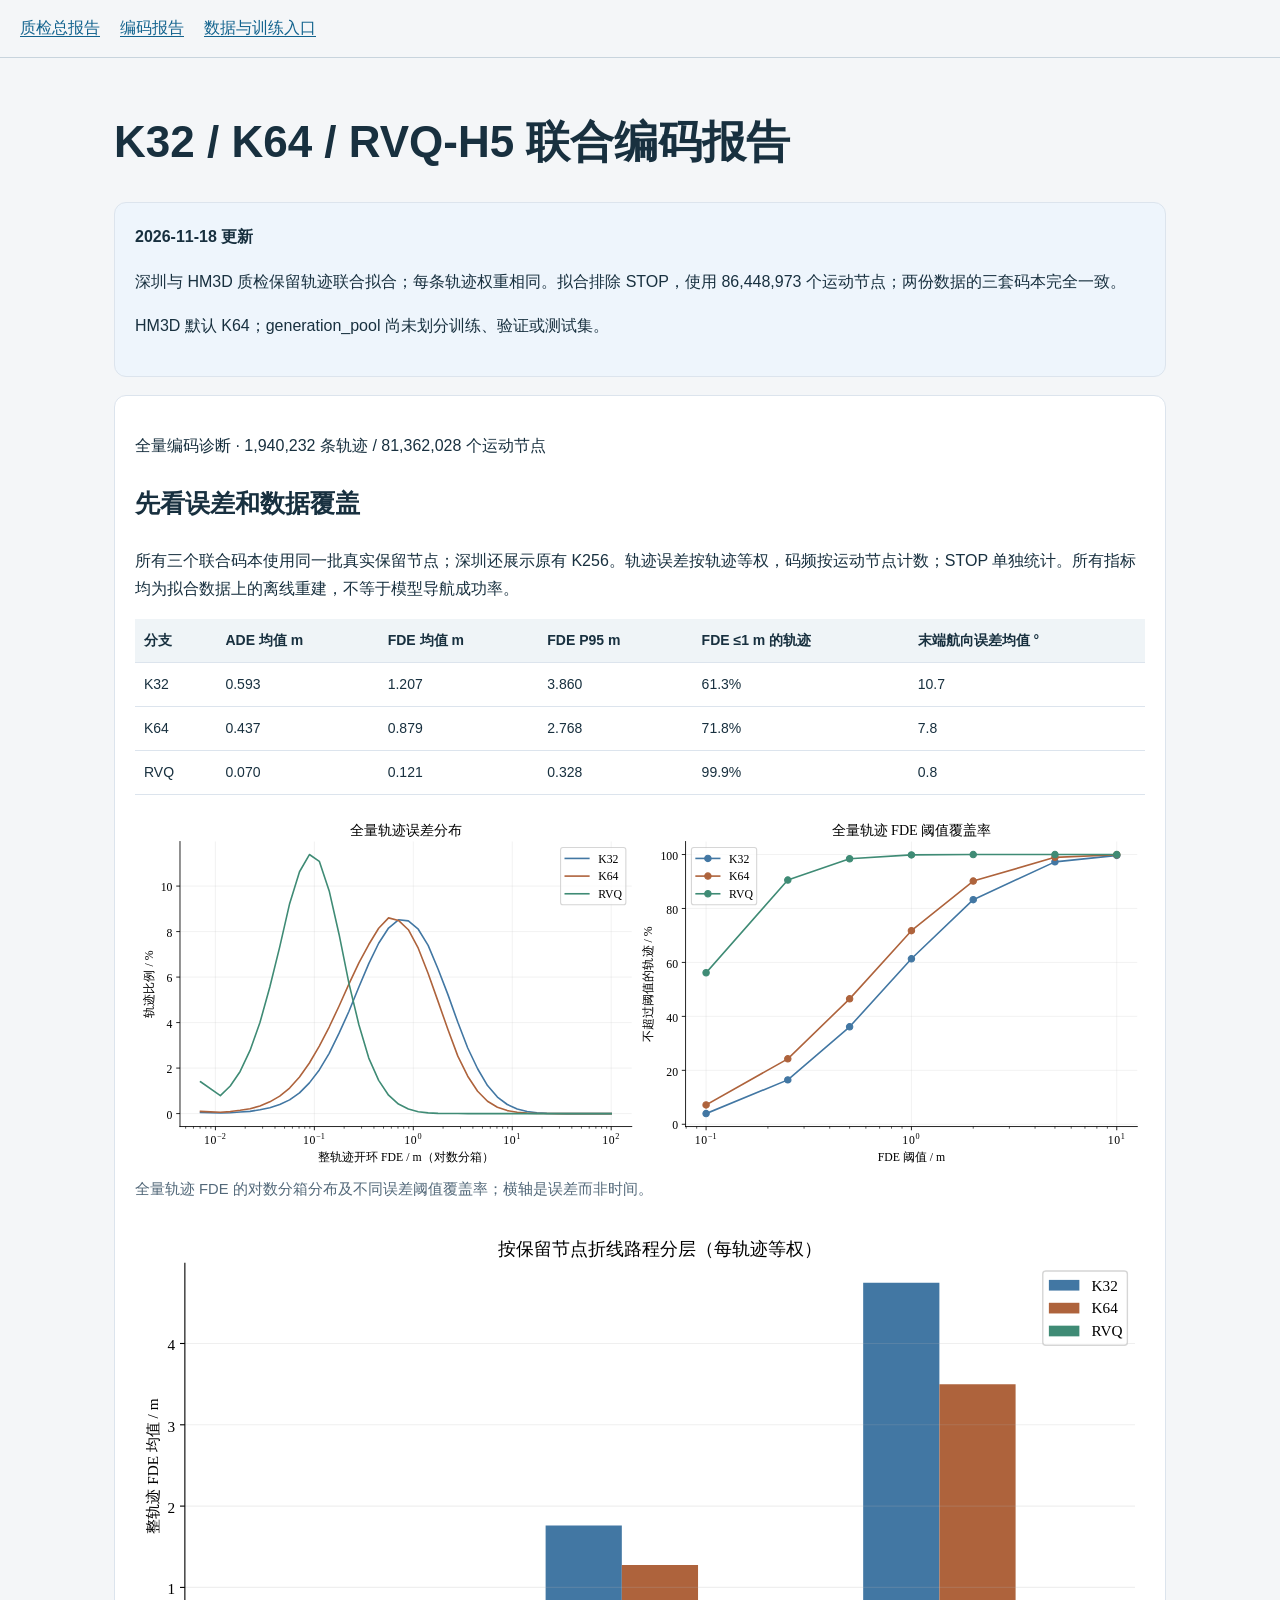
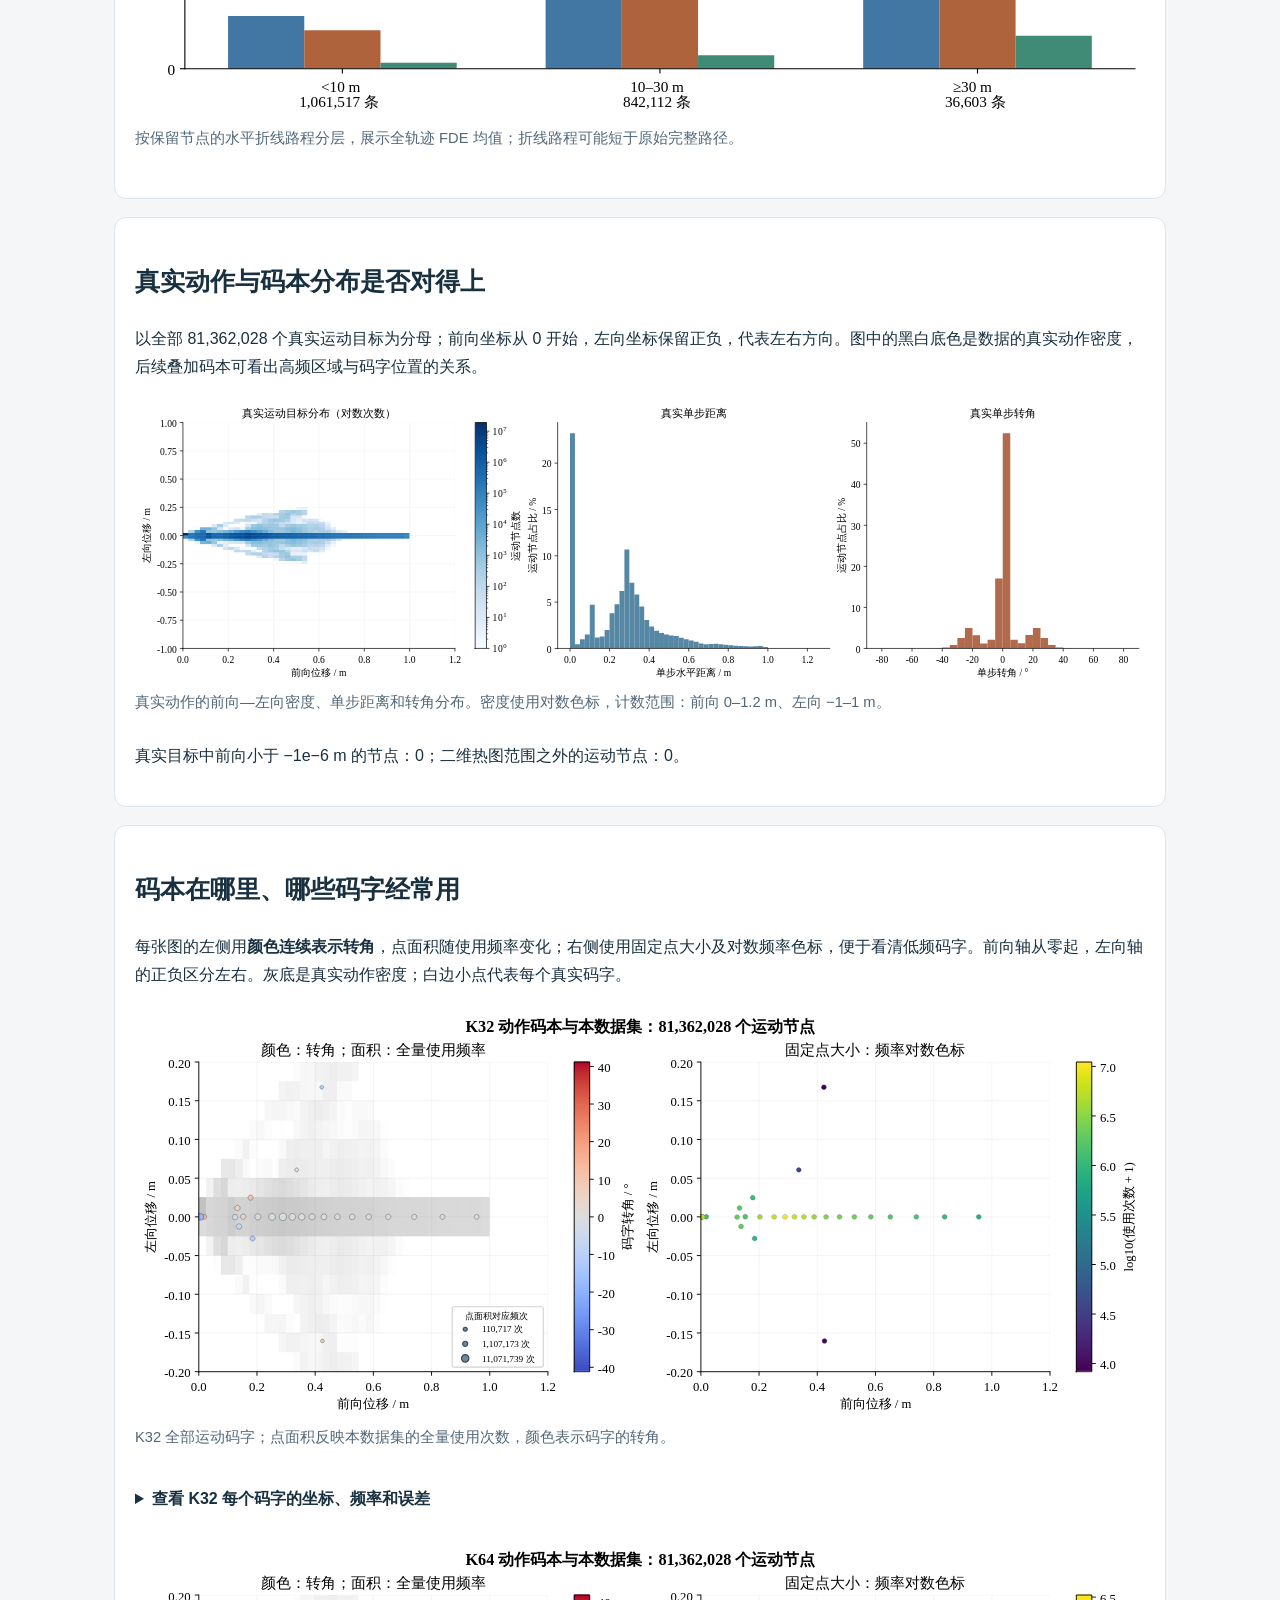
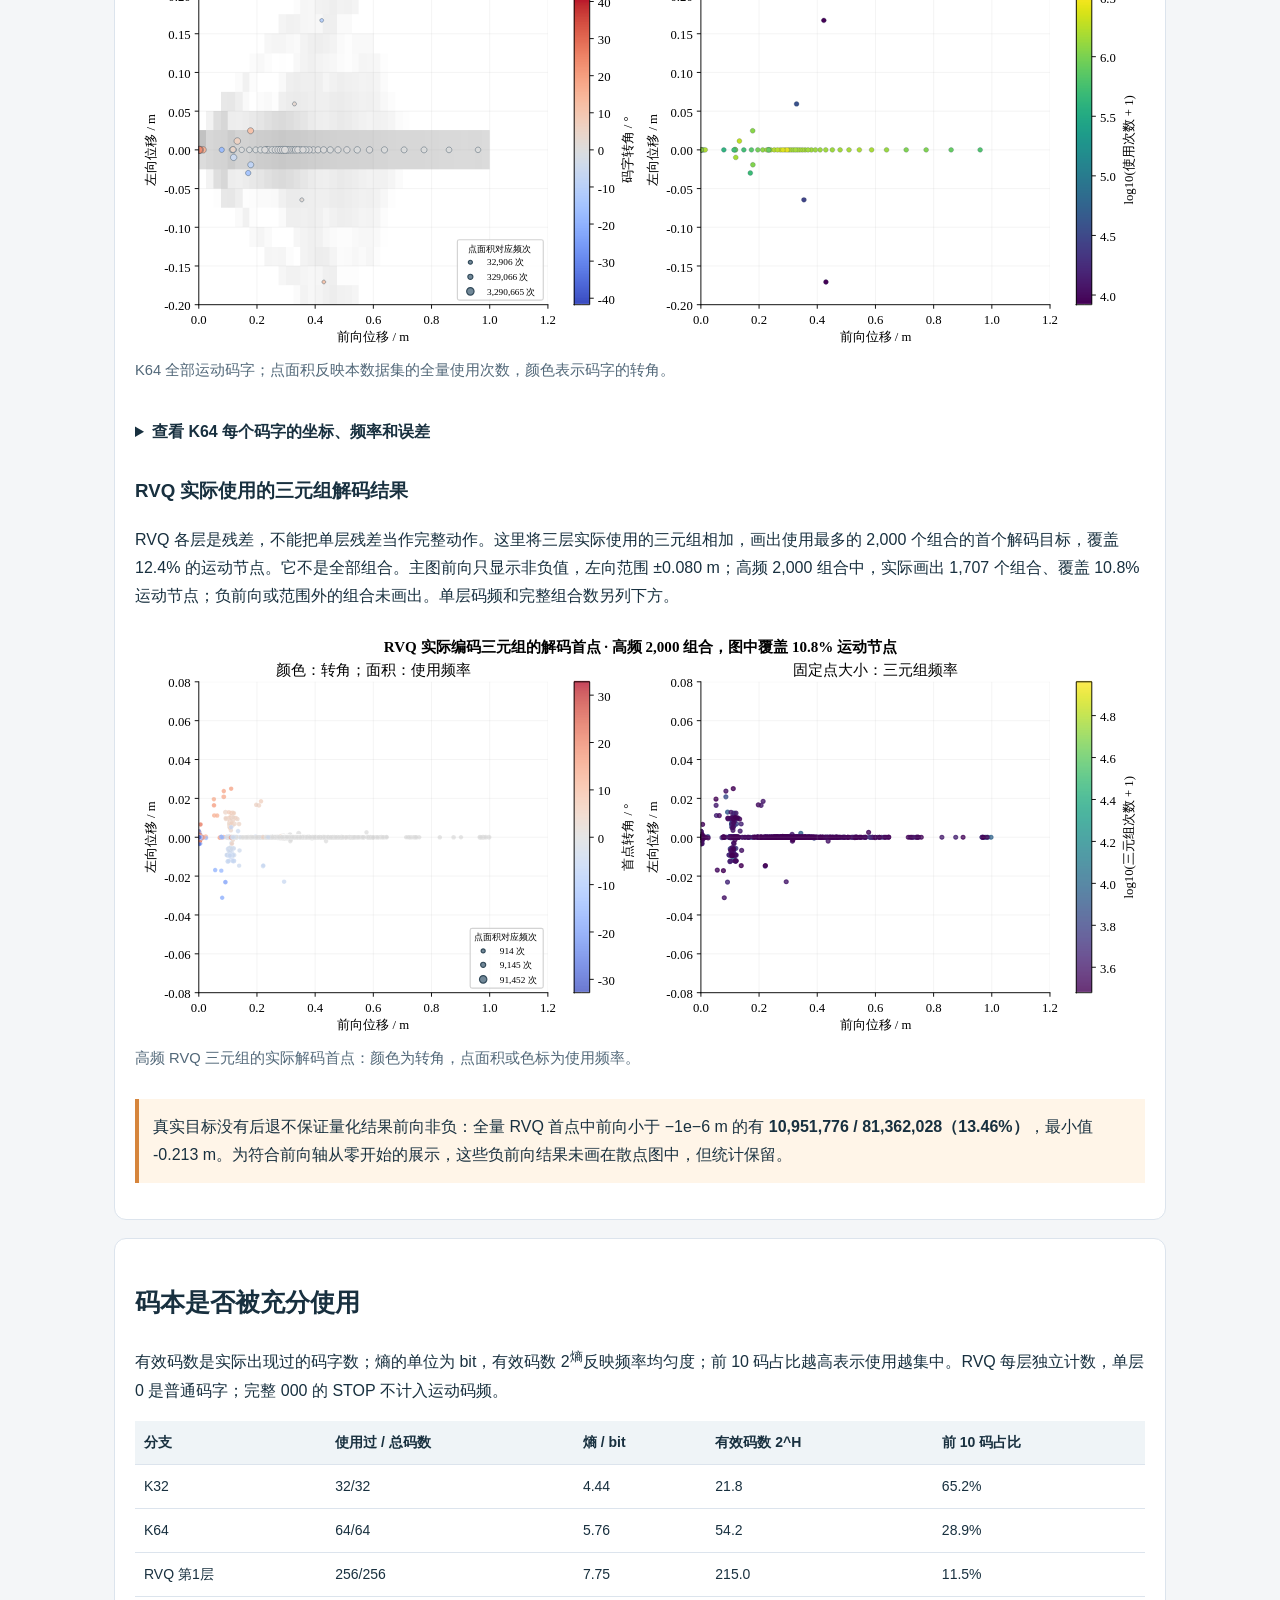
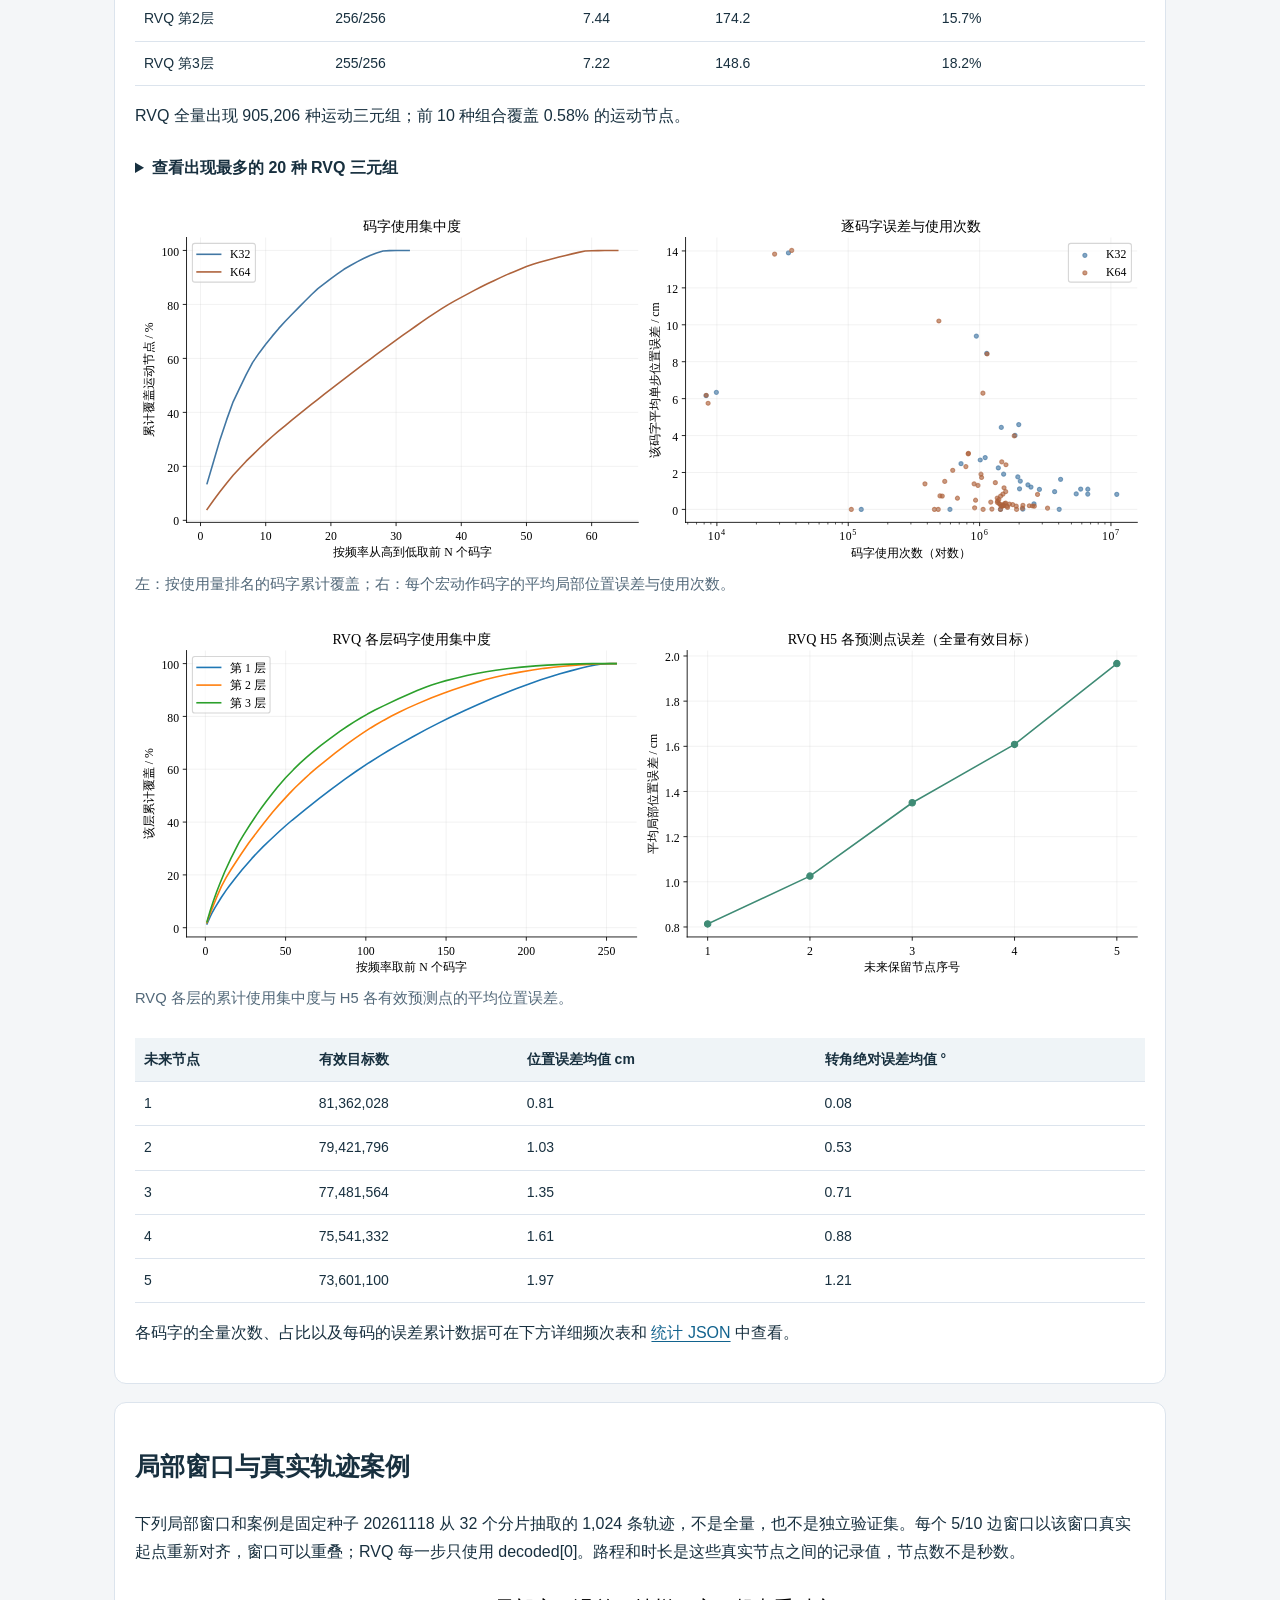
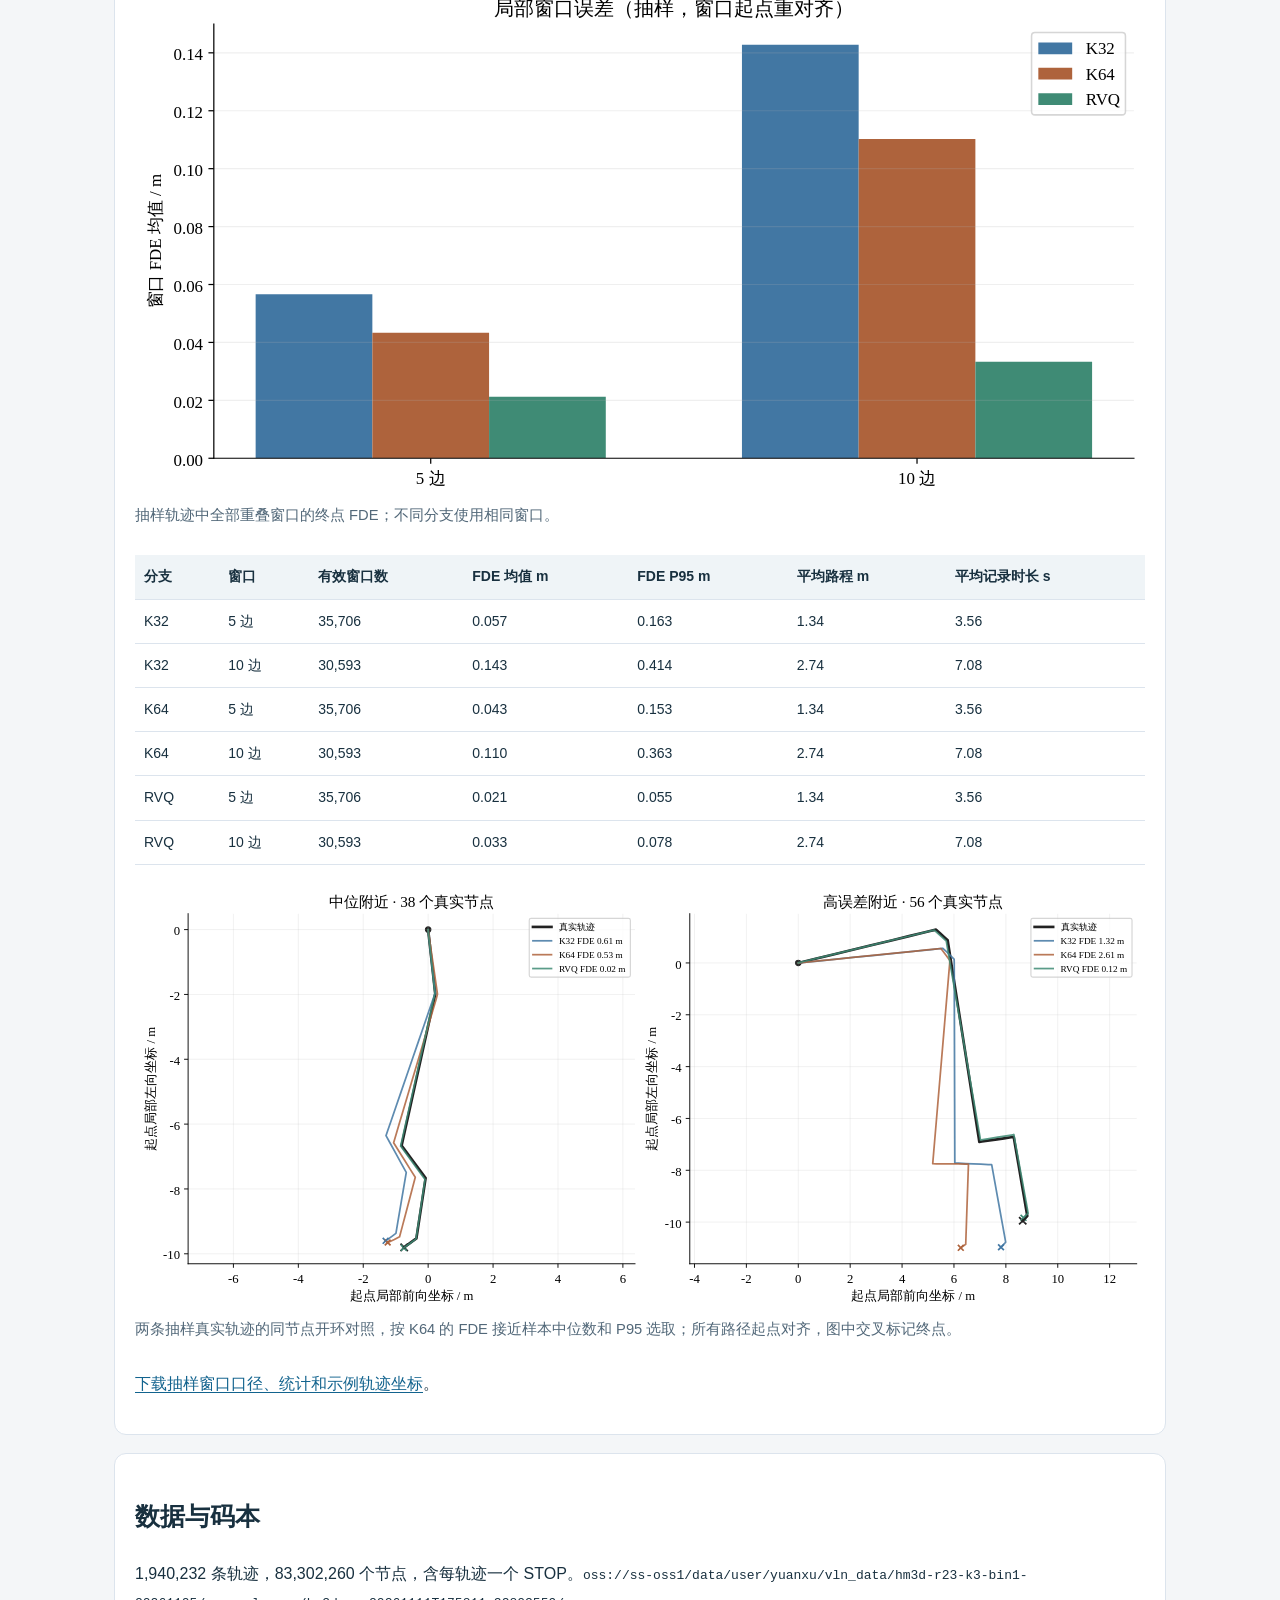
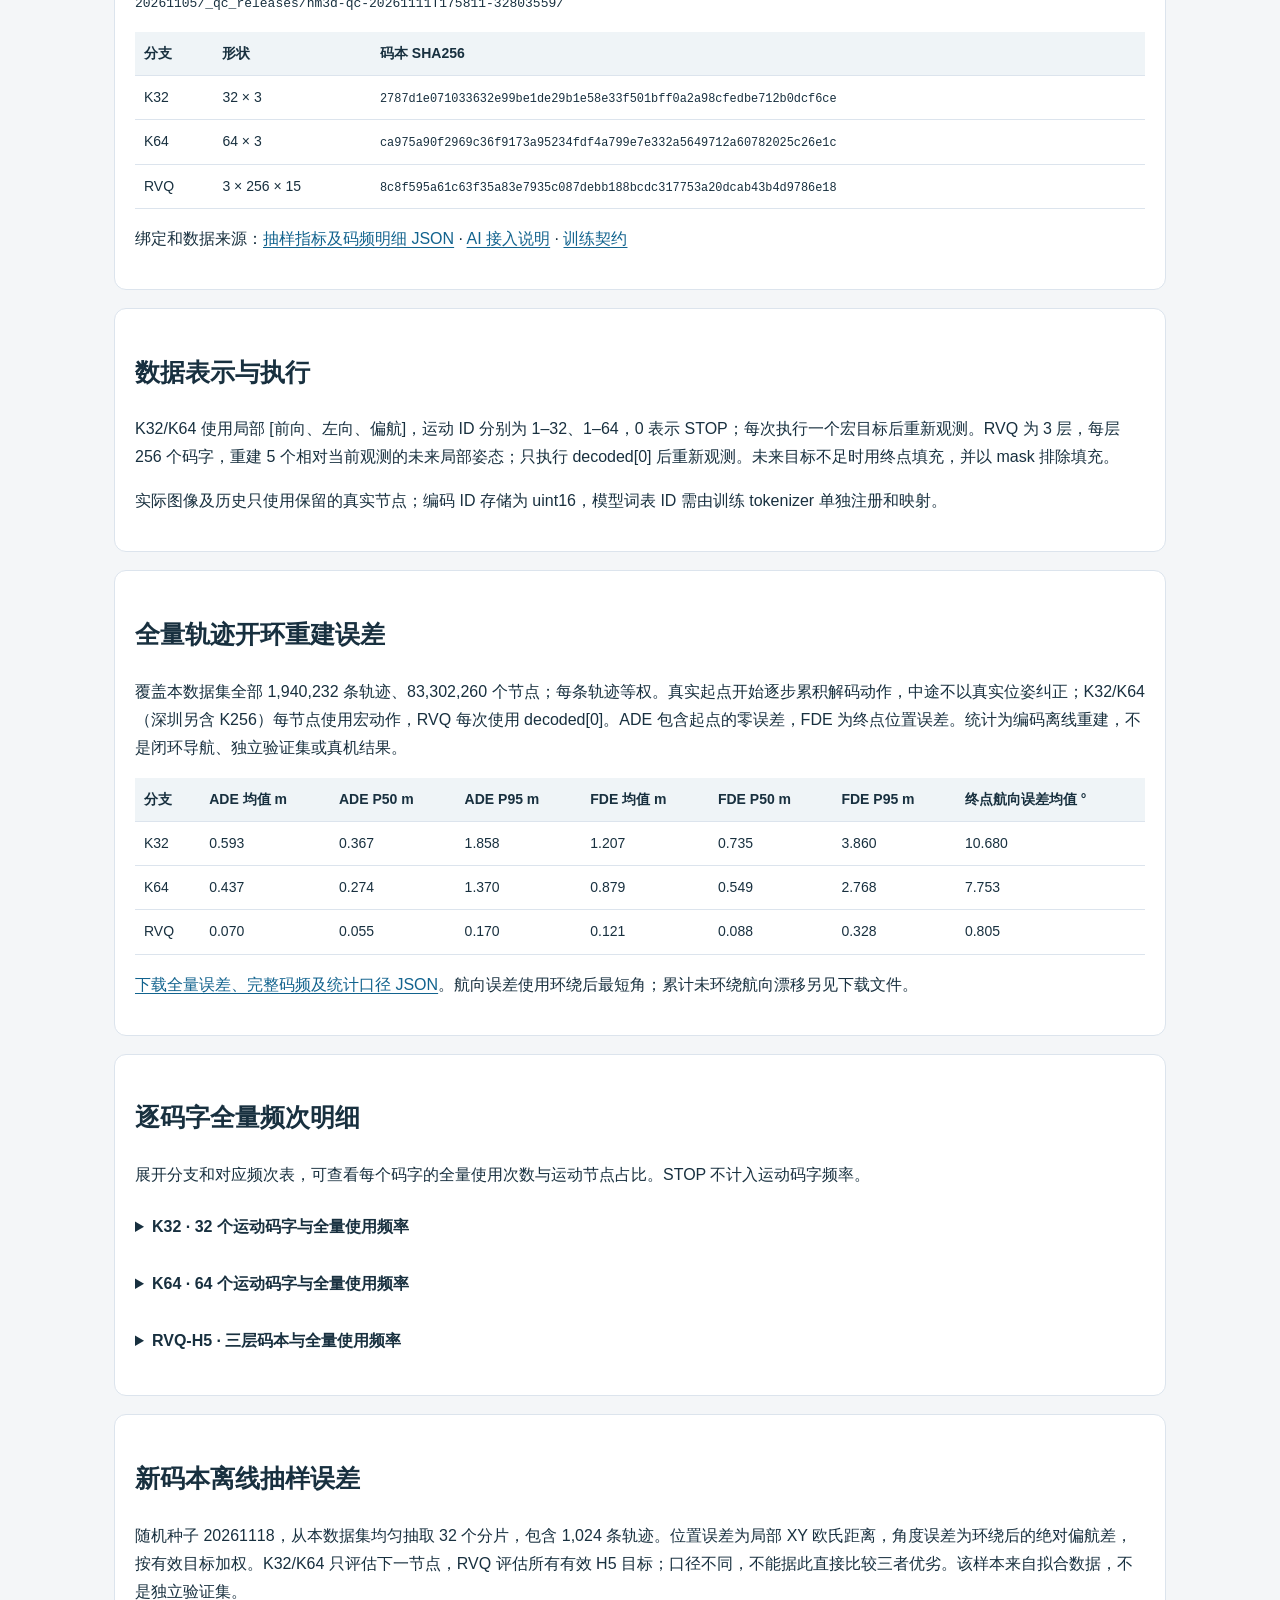
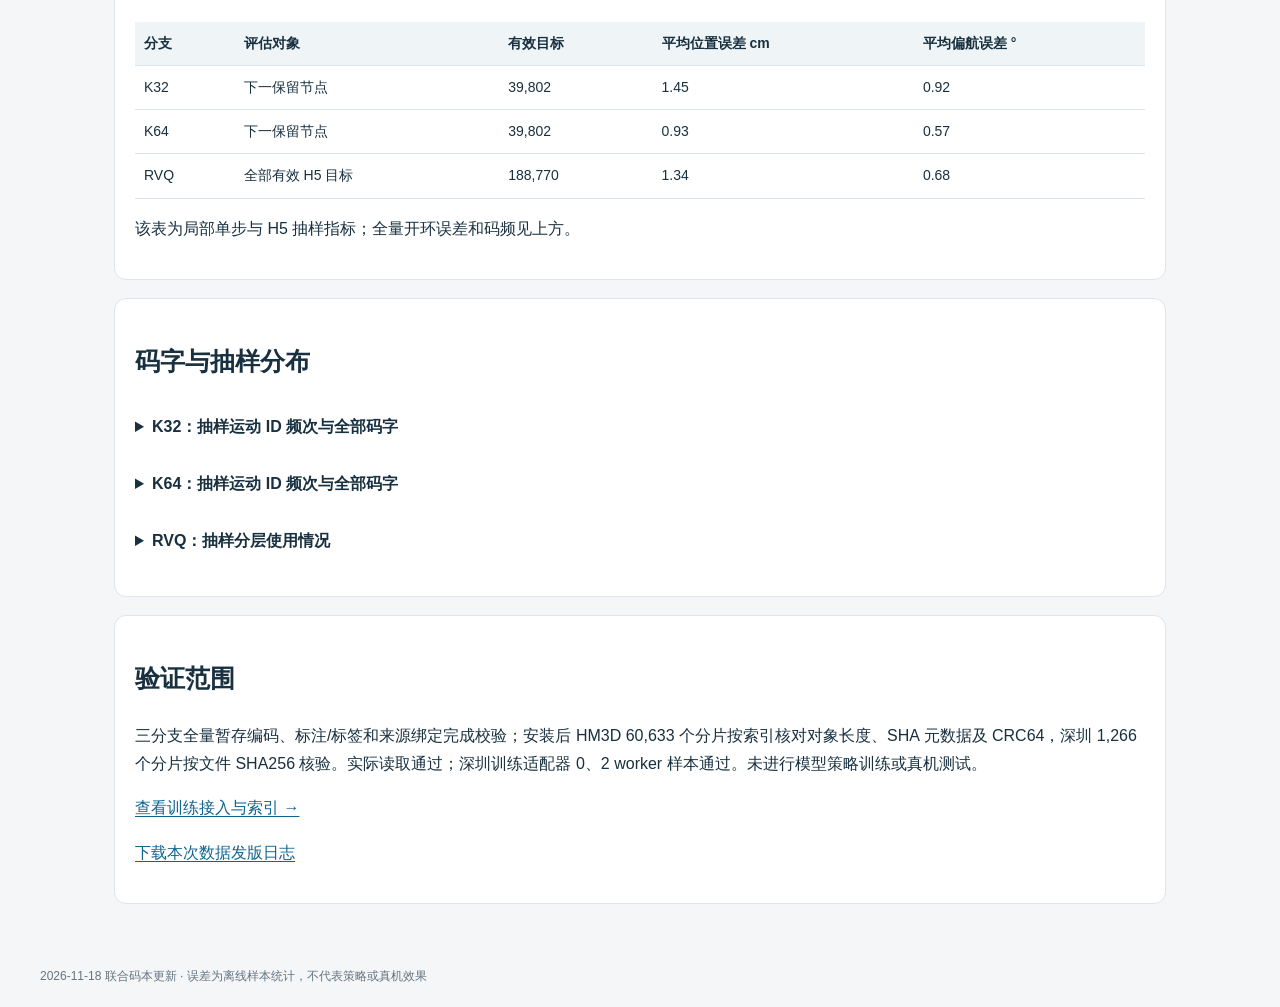
==== commit 795637d8: "Add codebook size legends and detailed coordinates" ====
--- a/tokenizer.html
+++ b/tokenizer.html
@@ -1,7 +1,12 @@
 <!DOCTYPE html>
 
-<html lang="zh-CN"><head><meta charset="utf-8"/><meta content="width=device-width,initial-scale=1" name="viewport"/><title>K32 / K64 / RVQ-H5 联合编码报告 · HM3D</title><link href="style.css" rel="stylesheet"/><style>body{margin:0}main{max-width:1100px;margin:auto;padding:24px}.panel{padding:20px;border:1px solid #dce4ed;border-radius:12px;margin:18px 0}.note{background:#eef5fc}.wrap{overflow-x:auto}table{width:100%;border-collapse:collapse}td,th{padding:9px;text-align:left;border-bottom:1px solid #dce4ed}code{overflow-wrap:anywhere}pre{white-space:pre-wrap;overflow-wrap:anywhere}.hash{font-family:monospace;font-size:.85em;overflow-wrap:anywhere}.bars{display:grid;grid-template-columns:repeat(auto-fit,minmax(230px,1fr));gap:8px}.bar{display:flex;gap:8px;align-items:center}.bar i{height:10px;background:#467fa6;display:inline-block}nav{padding:14px 20px;display:flex;gap:20px;flex-wrap:wrap}footer{padding:20px}details{margin:12px 0}a{color:#12638e}</style><style id="full-visual-style">.book-viz{display:flex;flex-wrap:wrap;gap:12px}.bookplot{display:block;width:min(100%,480px);height:auto}.frequency{display:block;width:100%;height:auto;min-height:130px}.book-dot:hover,.book-dot:focus{stroke:#111;stroke-width:2.5;fill-opacity:1}.bookplot text,.frequency text{font-size:13px;fill:#334e65}details{padding:8px 0}summary{cursor:pointer;font-weight:600}</style><style id="fit-visual-style">.insight-figure{margin:20px 0 28px}.insight-figure img{display:block;width:100%;height:auto}.insight-figure figcaption{font-size:.92rem;line-height:1.65;color:#526879;margin-top:6px}.notice{background:#fff5e8;padding:14px;border-left:4px solid #d6853c}.panel p{line-height:1.75}</style></head><body><nav><a href="index.html">质检总报告</a><a href="tokenizer.html">编码报告</a><a href="training.html">数据与训练入口</a></nav><main><h1>K32 / K64 / RVQ-H5 联合编码报告</h1><section class="panel note"><strong>2026-11-18 更新</strong><p>深圳与 HM3D 质检保留轨迹联合拟合；每条轨迹权重相同。拟合排除 STOP，使用 86,448,973 个运动节点；两份数据的三套码本完全一致。</p><p>HM3D 默认 K64；generation_pool 尚未划分训练、验证或测试集。</p></section><section class="panel" id="fit-overview"><p class="eyebrow">全量编码诊断 · 1,940,232 条轨迹 / 81,362,028 个运动节点</p><h2>先看误差和数据覆盖</h2><p>所有三个联合码本使用同一批真实保留节点；深圳还展示原有 K256。轨迹误差按轨迹等权，码频按运动节点计数；STOP 单独统计。所有指标均为拟合数据上的离线重建，不等于模型导航成功率。</p><div class="wrap"><table><thead><tr><th>分支</th><th>ADE 均值 m</th><th>FDE 均值 m</th><th>FDE P95 m</th><th>FDE ≤1 m 的轨迹</th><th>末端航向误差均值 °</th></tr></thead><tbody><tr><td>K32</td><td>0.593</td><td>1.207</td><td>3.860</td><td>61.3%</td><td>10.7</td></tr><tr><td>K64</td><td>0.437</td><td>0.879</td><td>2.768</td><td>71.8%</td><td>7.8</td></tr><tr><td>RVQ</td><td>0.070</td><td>0.121</td><td>0.328</td><td>99.9%</td><td>0.8</td></tr></tbody></table></div><figure class="insight-figure"><img alt="全量轨迹 FDE 的对数分箱分布及不同误差阈值覆盖率；横轴是误差而非时间。" loading="lazy" src="assets/joint-fit/openloop-distribution.svg"/><figcaption>全量轨迹 FDE 的对数分箱分布及不同误差阈值覆盖率；横轴是误差而非时间。</figcaption></figure><figure class="insight-figure"><img alt="按保留节点的水平折线路程分层，展示全轨迹 FDE 均值；折线路程可能短于原始完整路径。" loading="lazy" src="assets/joint-fit/route-strata.svg"/><figcaption>按保留节点的水平折线路程分层，展示全轨迹 FDE 均值；折线路程可能短于原始完整路径。</figcaption></figure></section>
+<html lang="zh-CN"><head><meta charset="utf-8"/><meta content="width=device-width,initial-scale=1" name="viewport"/><title>K32 / K64 / RVQ-H5 联合编码报告 · HM3D</title><link href="style.css" rel="stylesheet"/><style>body{margin:0}main{max-width:1100px;margin:auto;padding:24px}.panel{padding:20px;border:1px solid #dce4ed;border-radius:12px;margin:18px 0}.note{background:#eef5fc}.wrap{overflow-x:auto}table{width:100%;border-collapse:collapse}td,th{padding:9px;text-align:left;border-bottom:1px solid #dce4ed}code{overflow-wrap:anywhere}pre{white-space:pre-wrap;overflow-wrap:anywhere}.hash{font-family:monospace;font-size:.85em;overflow-wrap:anywhere}.bars{display:grid;grid-template-columns:repeat(auto-fit,minmax(230px,1fr));gap:8px}.bar{display:flex;gap:8px;align-items:center}.bar i{height:10px;background:#467fa6;display:inline-block}nav{padding:14px 20px;display:flex;gap:20px;flex-wrap:wrap}footer{padding:20px}details{margin:12px 0}a{color:#12638e}</style><style id="full-visual-style">.book-viz{display:flex;flex-wrap:wrap;gap:12px}.bookplot{display:block;width:min(100%,480px);height:auto}.frequency{display:block;width:100%;height:auto;min-height:130px}.book-dot:hover,.book-dot:focus{stroke:#111;stroke-width:2.5;fill-opacity:1}.bookplot text,.frequency text{font-size:13px;fill:#334e65}details{padding:8px 0}summary{cursor:pointer;font-weight:600}</style><style id="fit-visual-style">.insight-figure{margin:20px 0 28px}.insight-figure img{display:block;width:100%;height:auto}.insight-figure figcaption{font-size:.92rem;line-height:1.65;color:#526879;margin-top:6px}.notice{background:#fff5e8;padding:14px;border-left:4px solid #d6853c}.panel p{line-height:1.75}</style></head><body><nav><a href="index.html">质检总报告</a><a href="tokenizer.html">编码报告</a><a href="training.html">数据与训练入口</a></nav><main><h1>K32 / K64 / RVQ-H5 联合编码报告</h1><section class="panel note"><strong>2026-11-18 更新</strong><p>深圳与 HM3D 质检保留轨迹联合拟合；每条轨迹权重相同。拟合排除 STOP，使用 86,448,973 个运动节点；两份数据的三套码本完全一致。</p><p>HM3D 默认 K64；generation_pool 尚未划分训练、验证或测试集。</p></section>
+
+
+
+
+<section class="panel" id="fit-overview"><p class="eyebrow">全量编码诊断 · 1,940,232 条轨迹 / 81,362,028 个运动节点</p><h2>先看误差和数据覆盖</h2><p>所有三个联合码本使用同一批真实保留节点；深圳还展示原有 K256。轨迹误差按轨迹等权，码频按运动节点计数；STOP 单独统计。所有指标均为拟合数据上的离线重建，不等于模型导航成功率。</p><div class="wrap"><table><thead><tr><th>分支</th><th>ADE 均值 m</th><th>FDE 均值 m</th><th>FDE P95 m</th><th>FDE ≤1 m 的轨迹</th><th>末端航向误差均值 °</th></tr></thead><tbody><tr><td>K32</td><td>0.593</td><td>1.207</td><td>3.860</td><td>61.3%</td><td>10.7</td></tr><tr><td>K64</td><td>0.437</td><td>0.879</td><td>2.768</td><td>71.8%</td><td>7.8</td></tr><tr><td>RVQ</td><td>0.070</td><td>0.121</td><td>0.328</td><td>99.9%</td><td>0.8</td></tr></tbody></table></div><figure class="insight-figure"><img alt="全量轨迹 FDE 的对数分箱分布及不同误差阈值覆盖率；横轴是误差而非时间。" loading="lazy" src="assets/joint-fit/openloop-distribution.svg"/><figcaption>全量轨迹 FDE 的对数分箱分布及不同误差阈值覆盖率；横轴是误差而非时间。</figcaption></figure><figure class="insight-figure"><img alt="按保留节点的水平折线路程分层，展示全轨迹 FDE 均值；折线路程可能短于原始完整路径。" loading="lazy" src="assets/joint-fit/route-strata.svg"/><figcaption>按保留节点的水平折线路程分层，展示全轨迹 FDE 均值；折线路程可能短于原始完整路径。</figcaption></figure></section>
 <section class="panel" id="data-motion"><h2>真实动作与码本分布是否对得上</h2><p>以全部 81,362,028 个真实运动目标为分母；前向坐标从 0 开始，左向坐标保留正负，代表左右方向。图中的黑白底色是数据的真实动作密度，后续叠加码本可看出高频区域与码字位置的关系。</p><figure class="insight-figure"><img alt="真实动作的前向—左向密度、单步距离和转角分布。密度使用对数色标，计数范围：前向 0–1.2 m、左向 −1–1 m。" loading="lazy" src="assets/joint-fit/gt-distribution.svg"/><figcaption>真实动作的前向—左向密度、单步距离和转角分布。密度使用对数色标，计数范围：前向 0–1.2 m、左向 −1–1 m。</figcaption></figure><p>真实目标中前向小于 −1e−6 m 的节点：0；二维热图范围之外的运动节点：0。</p></section>
-<section class="panel" id="book-fit"><h2>码本在哪里、哪些码字经常用</h2><p>每张图的左侧用<strong>颜色连续表示转角</strong>，点面积随使用频率变化；右侧使用固定点大小及对数频率色标，便于看清低频码字。前向轴从零起，左向轴的正负区分左右。灰底是真实动作密度；白边小点代表每个真实码字。</p><figure class="insight-figure"><img alt="K32 全部运动码字；点面积反映本数据集的全量使用次数，颜色表示码字的转角。" loading="lazy" src="assets/joint-fit/k32-codebook.svg"/><figcaption>K32 全部运动码字；点面积反映本数据集的全量使用次数，颜色表示码字的转角。</figcaption></figure><figure class="insight-figure"><img alt="K64 全部运动码字；点面积反映本数据集的全量使用次数，颜色表示码字的转角。" loading="lazy" src="assets/joint-fit/k64-codebook.svg"/><figcaption>K64 全部运动码字；点面积反映本数据集的全量使用次数，颜色表示码字的转角。</figcaption></figure><h3>RVQ 实际使用的三元组解码结果</h3><p>RVQ 各层是残差，不能把单层残差当作完整动作。这里将三层实际使用的三元组相加，画出使用最多的 2,000 个组合的首个解码目标，覆盖 12.4% 的运动节点。它不是全部组合。主图前向只显示非负值，左向范围 ±0.080 m；高频 2,000 组合中，实际画出 1,707 个组合、覆盖 10.8% 运动节点；负前向或范围外的组合未画出。单层码频和完整组合数另列下方。</p><figure class="insight-figure"><img alt="高频 RVQ 三元组的实际解码首点：颜色为转角，点面积或色标为使用频率。" loading="lazy" src="assets/joint-fit/rvq-effective.svg"/><figcaption>高频 RVQ 三元组的实际解码首点：颜色为转角，点面积或色标为使用频率。</figcaption></figure><p class="notice">真实目标没有后退不保证量化结果前向非负：全量 RVQ 首点中前向小于 −1e−6 m 的有 <strong>10,951,776 / 81,362,028（13.46%）</strong>，最小值 -0.213 m。为符合前向轴从零开始的展示，这些负前向结果未画在散点图中，但统计保留。</p></section>
+<section class="panel" id="book-fit"><h2>码本在哪里、哪些码字经常用</h2><p>每张图的左侧用<strong>颜色连续表示转角</strong>，点面积随使用频率变化；右侧使用固定点大小及对数频率色标，便于看清低频码字。前向轴从零起，左向轴的正负区分左右。灰底是真实动作密度；白边小点代表每个真实码字。</p><figure class="insight-figure"><img alt="K32 全部运动码字；点面积反映本数据集的全量使用次数，颜色表示码字的转角。" loading="lazy" src="assets/joint-fit/k32-codebook.svg"/><figcaption>K32 全部运动码字；点面积反映本数据集的全量使用次数，颜色表示码字的转角。</figcaption></figure><details><summary>查看 K32 每个码字的坐标、频率和误差</summary><div class="wrap"><table><thead><tr><th>ID</th><th>前向 m</th><th>左向 m</th><th>转角 °</th><th>全量次数</th><th>占比</th><th>平均位置误差 cm</th></tr></thead><tbody><tr><td>1</td><td>0.2892</td><td>0.0000</td><td>-0.00</td><td>11,071,739</td><td>13.608%</td><td>0.82</td></tr><tr><td>2</td><td>0.0000</td><td>-0.0000</td><td>-27.89</td><td>4,037,635</td><td>4.963%</td><td>0.01</td></tr><tr><td>3</td><td>0.2518</td><td>0.0000</td><td>0.01</td><td>6,666,427</td><td>8.194%</td><td>1.09</td></tr><tr><td>4</td><td>0.1246</td><td>-0.0003</td><td>-2.27</td><td>1,954,106</td><td>2.402%</td><td>1.76</td></tr><tr><td>5</td><td>0.1328</td><td>0.0114</td><td>5.79</td><td>1,861,218</td><td>2.288%</td><td>4.01</td></tr><tr><td>6</td><td>0.1847</td><td>-0.0278</td><td>-11.23</td><td>944,596</td><td>1.161%</td><td>9.39</td></tr><tr><td>7</td><td>0.0000</td><td>-0.0000</td><td>41.17</td><td>125,627</td><td>0.154%</td><td>0.00</td></tr><tr><td>8</td><td>0.7405</td><td>0.0000</td><td>-0.00</td><td>1,388,366</td><td>1.706%</td><td>2.25</td></tr><tr><td>9</td><td>0.1526</td><td>0.0002</td><td>4.68</td><td>1,462,819</td><td>1.798%</td><td>4.44</td></tr><tr><td>10</td><td>0.3893</td><td>-0.0000</td><td>0.00</td><td>3,726,263</td><td>4.580%</td><td>0.96</td></tr><tr><td>11</td><td>0.3540</td><td>-0.0000</td><td>-0.00</td><td>5,440,417</td><td>6.687%</td><td>0.84</td></tr><tr><td>12</td><td>0.1381</td><td>-0.0124</td><td>-6.15</td><td>1,986,645</td><td>2.442%</td><td>4.60</td></tr><tr><td>13</td><td>0.8377</td><td>0.0000</td><td>-0.00</td><td>1,011,460</td><td>1.243%</td><td>2.68</td></tr><tr><td>14</td><td>0.0057</td><td>0.0000</td><td>18.36</td><td>2,014,249</td><td>2.476%</td><td>1.12</td></tr><tr><td>15</td><td>0.1782</td><td>0.0248</td><td>10.87</td><td>1,133,122</td><td>1.393%</td><td>8.45</td></tr><tr><td>16</td><td>0.5274</td><td>-0.0000</td><td>0.00</td><td>2,332,665</td><td>2.867%</td><td>1.33</td></tr><tr><td>17</td><td>0.0000</td><td>0.0000</td><td>33.31</td><td>594,811</td><td>0.731%</td><td>0.00</td></tr><tr><td>18</td><td>0.0185</td><td>0.0000</td><td>14.11</td><td>1,103,003</td><td>1.356%</td><td>2.81</td></tr><tr><td>19</td><td>0.0015</td><td>0.0000</td><td>21.77</td><td>2,594,237</td><td>3.189%</td><td>0.31</td></tr><tr><td>20</td><td>0.2030</td><td>0.0000</td><td>-0.47</td><td>4,136,996</td><td>5.085%</td><td>1.63</td></tr><tr><td>21</td><td>0.5841</td><td>-0.0000</td><td>0.00</td><td>2,041,047</td><td>2.509%</td><td>1.53</td></tr><tr><td>22</td><td>0.4249</td><td>-0.1603</td><td>10.50</td><td>9,910</td><td>0.012%</td><td>6.34</td></tr><tr><td>23</td><td>0.0000</td><td>0.0000</td><td>28.50</td><td>1,442,386</td><td>1.773%</td><td>0.00</td></tr><tr><td>24</td><td>0.0001</td><td>0.0000</td><td>24.74</td><td>2,134,230</td><td>2.623%</td><td>0.01</td></tr><tr><td>25</td><td>0.9550</td><td>-0.0000</td><td>-0.00</td><td>722,138</td><td>0.888%</td><td>2.48</td></tr><tr><td>26</td><td>0.4227</td><td>0.1675</td><td>-10.15</td><td>8,276</td><td>0.010%</td><td>6.16</td></tr><tr><td>27</td><td>0.4765</td><td>-0.0000</td><td>0.00</td><td>2,460,931</td><td>3.025%</td><td>1.21</td></tr><tr><td>28</td><td>0.4303</td><td>0.0000</td><td>-0.00</td><td>2,854,207</td><td>3.508%</td><td>1.08</td></tr><tr><td>29</td><td>0.3217</td><td>0.0000</td><td>0.00</td><td>6,661,560</td><td>8.188%</td><td>0.83</td></tr><tr><td>30</td><td>0.6512</td><td>0.0000</td><td>-0.00</td><td>1,524,076</td><td>1.873%</td><td>1.91</td></tr><tr><td>31</td><td>0.3364</td><td>0.0607</td><td>1.58</td><td>35,068</td><td>0.043%</td><td>13.89</td></tr><tr><td>32</td><td>0.0058</td><td>-0.0000</td><td>-19.20</td><td>5,881,798</td><td>7.229%</td><td>1.10</td></tr></tbody></table></div></details><figure class="insight-figure"><img alt="K64 全部运动码字；点面积反映本数据集的全量使用次数，颜色表示码字的转角。" loading="lazy" src="assets/joint-fit/k64-codebook.svg"/><figcaption>K64 全部运动码字；点面积反映本数据集的全量使用次数，颜色表示码字的转角。</figcaption></figure><details><summary>查看 K64 每个码字的坐标、频率和误差</summary><div class="wrap"><table><thead><tr><th>ID</th><th>前向 m</th><th>左向 m</th><th>转角 °</th><th>全量次数</th><th>占比</th><th>平均位置误差 cm</th></tr></thead><tbody><tr><td>1</td><td>0.5091</td><td>-0.0000</td><td>0.00</td><td>1,505,885</td><td>1.851%</td><td>0.83</td></tr><tr><td>2</td><td>0.2401</td><td>0.0000</td><td>0.00</td><td>1,551,513</td><td>1.907%</td><td>0.31</td></tr><tr><td>3</td><td>0.3582</td><td>-0.0000</td><td>0.00</td><td>1,517,289</td><td>1.865%</td><td>0.24</td></tr><tr><td>4</td><td>0.1699</td><td>-0.0299</td><td>-14.16</td><td>489,747</td><td>0.602%</td><td>10.21</td></tr><tr><td>5</td><td>0.1787</td><td>-0.0193</td><td>-7.91</td><td>1,059,987</td><td>1.303%</td><td>6.29</td></tr><tr><td>6</td><td>0.0000</td><td>-0.0000</td><td>-26.19</td><td>1,442,204</td><td>1.773%</td><td>0.00</td></tr><tr><td>7</td><td>0.3798</td><td>0.0000</td><td>0.00</td><td>1,404,446</td><td>1.726%</td><td>0.32</td></tr><tr><td>8</td><td>0.3489</td><td>0.0000</td><td>-0.00</td><td>1,508,031</td><td>1.853%</td><td>0.22</td></tr><tr><td>9</td><td>0.0087</td><td>-0.0000</td><td>-12.96</td><td>542,971</td><td>0.667%</td><td>1.52</td></tr><tr><td>10</td><td>0.3683</td><td>-0.0000</td><td>-0.00</td><td>1,439,362</td><td>1.769%</td><td>0.27</td></tr><tr><td>11</td><td>0.8601</td><td>0.0000</td><td>-0.00</td><td>786,145</td><td>0.966%</td><td>2.32</td></tr><tr><td>12</td><td>0.3405</td><td>0.0000</td><td>0.00</td><td>1,516,858</td><td>1.864%</td><td>0.20</td></tr><tr><td>13</td><td>0.2891</td><td>0.0000</td><td>0.00</td><td>2,527,371</td><td>3.106%</td><td>0.18</td></tr><tr><td>14</td><td>0.0000</td><td>-0.0000</td><td>-41.74</td><td>105,556</td><td>0.130%</td><td>0.00</td></tr><tr><td>15</td><td>0.1198</td><td>-0.0097</td><td>-5.43</td><td>1,475,182</td><td>1.813%</td><td>2.57</td></tr><tr><td>16</td><td>0.7742</td><td>0.0000</td><td>-0.00</td><td>1,024,793</td><td>1.260%</td><td>1.91</td></tr><tr><td>17</td><td>0.2522</td><td>0.0000</td><td>-0.00</td><td>1,685,988</td><td>2.072%</td><td>0.29</td></tr><tr><td>18</td><td>0.3327</td><td>0.0000</td><td>0.00</td><td>1,511,848</td><td>1.858%</td><td>0.19</td></tr><tr><td>19</td><td>0.2126</td><td>0.0000</td><td>-0.00</td><td>1,216,650</td><td>1.495%</td><td>0.40</td></tr><tr><td>20</td><td>0.0000</td><td>-0.0000</td><td>-29.39</td><td>1,063,721</td><td>1.307%</td><td>0.00</td></tr><tr><td>21</td><td>0.4099</td><td>-0.0000</td><td>0.00</td><td>1,372,093</td><td>1.686%</td><td>0.45</td></tr><tr><td>22</td><td>0.1189</td><td>-0.0000</td><td>-4.58</td><td>908,497</td><td>1.117%</td><td>1.38</td></tr><tr><td>23</td><td>0.3288</td><td>0.0594</td><td>2.65</td><td>37,128</td><td>0.046%</td><td>14.03</td></tr><tr><td>24</td><td>0.3031</td><td>0.0000</td><td>0.00</td><td>1,900,133</td><td>2.335%</td><td>0.18</td></tr><tr><td>25</td><td>0.4298</td><td>-0.1706</td><td>10.13</td><td>8,574</td><td>0.011%</td><td>5.75</td></tr><tr><td>26</td><td>0.6381</td><td>0.0000</td><td>-0.00</td><td>1,317,535</td><td>1.619%</td><td>1.45</td></tr><tr><td>27</td><td>0.1738</td><td>-0.0000</td><td>-0.00</td><td>678,022</td><td>0.833%</td><td>0.61</td></tr><tr><td>28</td><td>0.4519</td><td>0.0000</td><td>-0.00</td><td>1,362,311</td><td>1.674%</td><td>0.61</td></tr><tr><td>29</td><td>0.1780</td><td>0.0247</td><td>10.81</td><td>1,140,287</td><td>1.401%</td><td>8.42</td></tr><tr><td>30</td><td>0.4784</td><td>-0.0000</td><td>0.00</td><td>1,445,061</td><td>1.776%</td><td>0.72</td></tr><tr><td>31</td><td>0.2333</td><td>0.0000</td><td>-5.12</td><td>818,658</td><td>1.006%</td><td>3.01</td></tr><tr><td>32</td><td>0.0004</td><td>-0.0000</td><td>-16.37</td><td>916,722</td><td>1.127%</td><td>0.09</td></tr><tr><td>33</td><td>0.2731</td><td>0.0000</td><td>0.00</td><td>2,137,183</td><td>2.627%</td><td>0.23</td></tr><tr><td>34</td><td>0.0000</td><td>0.0000</td><td>36.55</td><td>453,080</td><td>0.557%</td><td>0.00</td></tr><tr><td>35</td><td>0.2272</td><td>0.0000</td><td>0.00</td><td>1,579,137</td><td>1.941%</td><td>0.34</td></tr><tr><td>36</td><td>0.1476</td><td>-0.0000</td><td>-0.00</td><td>519,544</td><td>0.639%</td><td>0.72</td></tr><tr><td>37</td><td>0.3103</td><td>0.0000</td><td>0.00</td><td>1,617,606</td><td>1.988%</td><td>0.18</td></tr><tr><td>38</td><td>0.2632</td><td>0.0000</td><td>0.00</td><td>1,785,499</td><td>2.195%</td><td>0.26</td></tr><tr><td>39</td><td>0.1176</td><td>0.0005</td><td>4.48</td><td>971,862</td><td>1.194%</td><td>1.30</td></tr><tr><td>40</td><td>0.9598</td><td>-0.0000</td><td>-0.00</td><td>624,352</td><td>0.767%</td><td>2.12</td></tr><tr><td>41</td><td>0.0003</td><td>0.0000</td><td>23.70</td><td>3,290,665</td><td>4.044%</td><td>0.07</td></tr><tr><td>42</td><td>0.3177</td><td>-0.0000</td><td>-0.00</td><td>1,484,953</td><td>1.825%</td><td>0.19</td></tr><tr><td>43</td><td>0.5868</td><td>-0.0000</td><td>0.01</td><td>1,534,724</td><td>1.886%</td><td>1.17</td></tr><tr><td>44</td><td>0.0000</td><td>0.0000</td><td>28.69</td><td>1,912,312</td><td>2.350%</td><td>0.00</td></tr><tr><td>45</td><td>0.3542</td><td>-0.0646</td><td>1.50</td><td>27,517</td><td>0.034%</td><td>13.83</td></tr><tr><td>46</td><td>0.0789</td><td>-0.0000</td><td>-16.82</td><td>383,713</td><td>0.472%</td><td>1.39</td></tr><tr><td>47</td><td>0.0041</td><td>0.0000</td><td>19.75</td><td>2,761,488</td><td>3.394%</td><td>0.81</td></tr><tr><td>48</td><td>0.0005</td><td>-0.0000</td><td>-21.16</td><td>1,631,729</td><td>2.006%</td><td>0.11</td></tr><tr><td>49</td><td>0.0148</td><td>0.0000</td><td>14.94</td><td>1,587,449</td><td>1.951%</td><td>2.42</td></tr><tr><td>50</td><td>0.0003</td><td>-0.0000</td><td>-23.43</td><td>2,117,294</td><td>2.602%</td><td>0.07</td></tr><tr><td>51</td><td>0.0000</td><td>0.0000</td><td>-33.97</td><td>484,152</td><td>0.595%</td><td>0.00</td></tr><tr><td>52</td><td>0.7057</td><td>0.0000</td><td>-0.00</td><td>1,035,334</td><td>1.273%</td><td>1.73</td></tr><tr><td>53</td><td>0.1324</td><td>0.0114</td><td>5.82</td><td>1,836,086</td><td>2.257%</td><td>3.98</td></tr><tr><td>54</td><td>0.4225</td><td>0.1673</td><td>-10.15</td><td>8,296</td><td>0.010%</td><td>6.18</td></tr><tr><td>55</td><td>0.3251</td><td>0.0000</td><td>0.00</td><td>1,457,070</td><td>1.791%</td><td>0.19</td></tr><tr><td>56</td><td>0.2963</td><td>-0.0000</td><td>0.00</td><td>2,608,957</td><td>3.207%</td><td>0.17</td></tr><tr><td>57</td><td>0.2815</td><td>0.0000</td><td>0.00</td><td>2,390,486</td><td>2.938%</td><td>0.20</td></tr><tr><td>58</td><td>0.1139</td><td>-0.0000</td><td>-0.02</td><td>499,373</td><td>0.614%</td><td>0.73</td></tr><tr><td>59</td><td>0.0001</td><td>-0.0000</td><td>-18.94</td><td>1,240,702</td><td>1.525%</td><td>0.02</td></tr><tr><td>60</td><td>0.1957</td><td>0.0000</td><td>-0.00</td><td>931,925</td><td>1.145%</td><td>0.50</td></tr><tr><td>61</td><td>0.4292</td><td>-0.0000</td><td>0.00</td><td>1,400,942</td><td>1.722%</td><td>0.53</td></tr><tr><td>62</td><td>0.2329</td><td>-0.0000</td><td>5.13</td><td>822,600</td><td>1.011%</td><td>3.04</td></tr><tr><td>63</td><td>0.3936</td><td>-0.0000</td><td>0.00</td><td>1,365,354</td><td>1.678%</td><td>0.38</td></tr><tr><td>64</td><td>0.5447</td><td>0.0000</td><td>-0.00</td><td>1,580,076</td><td>1.942%</td><td>0.96</td></tr></tbody></table></div></details><h3>RVQ 实际使用的三元组解码结果</h3><p>RVQ 各层是残差，不能把单层残差当作完整动作。这里将三层实际使用的三元组相加，画出使用最多的 2,000 个组合的首个解码目标，覆盖 12.4% 的运动节点。它不是全部组合。主图前向只显示非负值，左向范围 ±0.080 m；高频 2,000 组合中，实际画出 1,707 个组合、覆盖 10.8% 运动节点；负前向或范围外的组合未画出。单层码频和完整组合数另列下方。</p><figure class="insight-figure"><img alt="高频 RVQ 三元组的实际解码首点：颜色为转角，点面积或色标为使用频率。" loading="lazy" src="assets/joint-fit/rvq-effective.svg"/><figcaption>高频 RVQ 三元组的实际解码首点：颜色为转角，点面积或色标为使用频率。</figcaption></figure><p class="notice">真实目标没有后退不保证量化结果前向非负：全量 RVQ 首点中前向小于 −1e−6 m 的有 <strong>10,951,776 / 81,362,028（13.46%）</strong>，最小值 -0.213 m。为符合前向轴从零开始的展示，这些负前向结果未画在散点图中，但统计保留。</p></section>
 <section class="panel" id="utilization"><h2>码本是否被充分使用</h2><p>有效码数是实际出现过的码字数；熵的单位为 bit，有效码数 2<sup>熵</sup>反映频率均匀度；前 10 码占比越高表示使用越集中。RVQ 每层独立计数，单层 0 是普通码字；完整 000 的 STOP 不计入运动码频。</p><div class="wrap"><table><thead><tr><th>分支</th><th>使用过 / 总码数</th><th>熵 / bit</th><th>有效码数 2^H</th><th>前 10 码占比</th></tr></thead><tbody><tr><td>K32</td><td>32/32</td><td>4.44</td><td>21.8</td><td>65.2%</td></tr><tr><td>K64</td><td>64/64</td><td>5.76</td><td>54.2</td><td>28.9%</td></tr><tr><td>RVQ 第1层</td><td>256/256</td><td>7.75</td><td>215.0</td><td>11.5%</td></tr><tr><td>RVQ 第2层</td><td>256/256</td><td>7.44</td><td>174.2</td><td>15.7%</td></tr><tr><td>RVQ 第3层</td><td>255/256</td><td>7.22</td><td>148.6</td><td>18.2%</td></tr></tbody></table></div><p>RVQ 全量出现 905,206 种运动三元组；前 10 种组合覆盖 0.58% 的运动节点。</p><details><summary>查看出现最多的 20 种 RVQ 三元组</summary><div class="wrap"><table><thead><tr><th>L0, L1, L2</th><th>出现次数</th><th>运动节点占比</th></tr></thead><tbody><tr><td>217, 248, 62</td><td>91,452</td><td>0.112%</td></tr><tr><td>217, 94, 125</td><td>68,117</td><td>0.084%</td></tr><tr><td>85, 142, 189</td><td>65,121</td><td>0.080%</td></tr><tr><td>75, 111, 125</td><td>63,056</td><td>0.078%</td></tr><tr><td>75, 71, 189</td><td>38,679</td><td>0.048%</td></tr><tr><td>217, 170, 189</td><td>31,338</td><td>0.039%</td></tr><tr><td>85, 94, 125</td><td>30,365</td><td>0.037%</td></tr><tr><td>217, 170, 254</td><td>28,143</td><td>0.035%</td></tr><tr><td>217, 94, 254</td><td>27,251</td><td>0.033%</td></tr><tr><td>217, 170, 7</td><td>25,969</td><td>0.032%</td></tr><tr><td>217, 94, 189</td><td>25,752</td><td>0.032%</td></tr><tr><td>217, 142, 189</td><td>24,616</td><td>0.030%</td></tr><tr><td>85, 94, 189</td><td>23,262</td><td>0.029%</td></tr><tr><td>75, 71, 125</td><td>21,562</td><td>0.027%</td></tr><tr><td>217, 248, 189</td><td>19,817</td><td>0.024%</td></tr><tr><td>217, 43, 72</td><td>18,820</td><td>0.023%</td></tr><tr><td>217, 94, 7</td><td>18,811</td><td>0.023%</td></tr><tr><td>85, 142, 125</td><td>18,078</td><td>0.022%</td></tr><tr><td>85, 142, 7</td><td>17,865</td><td>0.022%</td></tr><tr><td>163, 225, 65</td><td>17,632</td><td>0.022%</td></tr></tbody></table></div></details><figure class="insight-figure"><img alt="左：按使用量排名的码字累计覆盖；右：每个宏动作码字的平均局部位置误差与使用次数。" loading="lazy" src="assets/joint-fit/usage-and-error.svg"/><figcaption>左：按使用量排名的码字累计覆盖；右：每个宏动作码字的平均局部位置误差与使用次数。</figcaption></figure><figure class="insight-figure"><img alt="RVQ 各层的累计使用集中度与 H5 各有效预测点的平均位置误差。" loading="lazy" src="assets/joint-fit/rvq-horizons.svg"/><figcaption>RVQ 各层的累计使用集中度与 H5 各有效预测点的平均位置误差。</figcaption></figure><div class="wrap"><table><thead><tr><th>未来节点</th><th>有效目标数</th><th>位置误差均值 cm</th><th>转角绝对误差均值 °</th></tr></thead><tbody><tr><td>1</td><td>81,362,028</td><td>0.81</td><td>0.08</td></tr><tr><td>2</td><td>79,421,796</td><td>1.03</td><td>0.53</td></tr><tr><td>3</td><td>77,481,564</td><td>1.35</td><td>0.71</td></tr><tr><td>4</td><td>75,541,332</td><td>1.61</td><td>0.88</td></tr><tr><td>5</td><td>73,601,100</td><td>1.97</td><td>1.21</td></tr></tbody></table></div><p>各码字的全量次数、占比以及每码的误差累计数据可在下方详细频次表和 <a href="downloads/JOINT_FIT_ANALYSIS.json">统计 JSON</a> 中查看。</p></section>
 <section class="panel" id="window-evaluation"><h2>局部窗口与真实轨迹案例</h2><p>下列局部窗口和案例是固定种子 20261118 从 32 个分片抽取的 1,024 条轨迹，不是全量，也不是独立验证集。每个 5/10 边窗口以该窗口真实起点重新对齐，窗口可以重叠；RVQ 每一步只使用 decoded[0]。路程和时长是这些真实节点之间的记录值，节点数不是秒数。</p><figure class="insight-figure"><img alt="抽样轨迹中全部重叠窗口的终点 FDE；不同分支使用相同窗口。" loading="lazy" src="assets/joint-fit/sample-windows.svg"/><figcaption>抽样轨迹中全部重叠窗口的终点 FDE；不同分支使用相同窗口。</figcaption></figure><div class="wrap"><table><thead><tr><th>分支</th><th>窗口</th><th>有效窗口数</th><th>FDE 均值 m</th><th>FDE P95 m</th><th>平均路程 m</th><th>平均记录时长 s</th></tr></thead><tbody><tr><td>K32</td><td>5 边</td><td>35,706</td><td>0.057</td><td>0.163</td><td>1.34</td><td>3.56</td></tr><tr><td>K32</td><td>10 边</td><td>30,593</td><td>0.143</td><td>0.414</td><td>2.74</td><td>7.08</td></tr><tr><td>K64</td><td>5 边</td><td>35,706</td><td>0.043</td><td>0.153</td><td>1.34</td><td>3.56</td></tr><tr><td>K64</td><td>10 边</td><td>30,593</td><td>0.110</td><td>0.363</td><td>2.74</td><td>7.08</td></tr><tr><td>RVQ</td><td>5 边</td><td>35,706</td><td>0.021</td><td>0.055</td><td>1.34</td><td>3.56</td></tr><tr><td>RVQ</td><td>10 边</td><td>30,593</td><td>0.033</td><td>0.078</td><td>2.74</td><td>7.08</td></tr></tbody></table></div><figure class="insight-figure"><img alt="两条抽样真实轨迹的同节点开环对照，按 K64 的 FDE 接近样本中位数和 P95 选取；所有路径起点对齐，图中交叉标记终点。" loading="lazy" src="assets/joint-fit/examples.svg"/><figcaption>两条抽样真实轨迹的同节点开环对照，按 K64 的 FDE 接近样本中位数和 P95 选取；所有路径起点对齐，图中交叉标记终点。</figcaption></figure><p><a href="downloads/JOINT_WINDOW_SAMPLE.json">下载抽样窗口口径、统计和示例轨迹坐标</a>。</p></section><section class="panel"><h2>数据与码本</h2><p>1,940,232 条轨迹，83,302,260 个节点，含每轨迹一个 STOP。<code>oss://ss-oss1/data/user/yuanxu/vln_data/hm3d-r23-k3-bin1-20261105/_qc_releases/hm3d-qc-20261111T175811-32803559/</code></p><div class="wrap"><table><thead><tr><th>分支</th><th>形状</th><th>码本 SHA256</th></tr></thead><tbody><tr><td>K32</td><td>32 × 3</td><td><code class="hash">2787d1e071033632e99be1de29b1e58e33f501bff0a2a98cfedbe712b0dcf6ce</code></td></tr><tr><td>K64</td><td>64 × 3</td><td><code class="hash">ca975a90f2969c36f9173a95234fdf4a799e7e332a5649712a60782025c26e1c</code></td></tr><tr><td>RVQ</td><td>3 × 256 × 15</td><td><code class="hash">8c8f595a61c63f35a83e7935c087debb188bcdc317753a20dcab43b4d9786e18</code></td></tr></tbody></table></div><p>绑定和数据来源：<a href="downloads/JOINT_REPORT_SAMPLE.json">抽样指标及码频明细 JSON</a> · <a href="downloads/AI_ENTRY.md">AI 接入说明</a> · <a href="downloads/TRAINING_CONTRACT.json">训练契约</a></p></section><section class="panel"><h2>数据表示与执行</h2><p>K32/K64 使用局部 [前向、左向、偏航]，运动 ID 分别为 1–32、1–64，0 表示 STOP；每次执行一个宏目标后重新观测。RVQ 为 3 层，每层 256 个码字，重建 5 个相对当前观测的未来局部姿态；只执行 decoded[0] 后重新观测。未来目标不足时用终点填充，并以 mask 排除填充。</p><p>实际图像及历史只使用保留的真实节点；编码 ID 存储为 uint16，模型词表 ID 需由训练 tokenizer 单独注册和映射。</p></section><section class="panel" id="open-loop-full"><h2>全量轨迹开环重建误差</h2><p>覆盖本数据集全部 1,940,232 条轨迹、83,302,260 个节点；每条轨迹等权。真实起点开始逐步累积解码动作，中途不以真实位姿纠正；K32/K64（深圳另含 K256）每节点使用宏动作，RVQ 每次使用 decoded[0]。ADE 包含起点的零误差，FDE 为终点位置误差。统计为编码离线重建，不是闭环导航、独立验证集或真机结果。</p><div class="wrap"><table><thead><tr><th>分支</th><th>ADE 均值 m</th><th>ADE P50 m</th><th>ADE P95 m</th><th>FDE 均值 m</th><th>FDE P50 m</th><th>FDE P95 m</th><th>终点航向误差均值 °</th></tr></thead><tbody><tr><td>K32</td><td>0.593</td><td>0.367</td><td>1.858</td><td>1.207</td><td>0.735</td><td>3.860</td><td>10.680</td></tr><tr><td>K64</td><td>0.437</td><td>0.274</td><td>1.370</td><td>0.879</td><td>0.549</td><td>2.768</td><td>7.753</td></tr><tr><td>RVQ</td><td>0.070</td><td>0.055</td><td>0.170</td><td>0.121</td><td>0.088</td><td>0.328</td><td>0.805</td></tr></tbody></table></div><p><a href="downloads/JOINT_FULL_METRICS.json">下载全量误差、完整码频及统计口径 JSON</a>。航向误差使用环绕后最短角；累计未环绕航向漂移另见下载文件。</p></section><section class="panel" id="codebook-visual-full"><h2>逐码字全量频次明细</h2><p>展开分支和对应频次表，可查看每个码字的全量使用次数与运动节点占比。STOP 不计入运动码字频率。</p><details id="full-k32"><summary>K32 · 32 个运动码字与全量使用频率</summary><details><summary>查看逐码字全量频次表</summary><div class="wrap"><table><thead><tr><th>ID</th><th>次数</th><th>运动节点占比</th></tr></thead><tbody><tr><td>1</td><td>11,071,739</td><td>13.608%</td></tr><tr><td>2</td><td>4,037,635</td><td>4.963%</td></tr><tr><td>3</td><td>6,666,427</td><td>8.194%</td></tr><tr><td>4</td><td>1,954,106</td><td>2.402%</td></tr><tr><td>5</td><td>1,861,218</td><td>2.288%</td></tr><tr><td>6</td><td>944,596</td><td>1.161%</td></tr><tr><td>7</td><td>125,627</td><td>0.154%</td></tr><tr><td>8</td><td>1,388,366</td><td>1.706%</td></tr><tr><td>9</td><td>1,462,819</td><td>1.798%</td></tr><tr><td>10</td><td>3,726,263</td><td>4.580%</td></tr><tr><td>11</td><td>5,440,417</td><td>6.687%</td></tr><tr><td>12</td><td>1,986,645</td><td>2.442%</td></tr><tr><td>13</td><td>1,011,460</td><td>1.243%</td></tr><tr><td>14</td><td>2,014,249</td><td>2.476%</td></tr><tr><td>15</td><td>1,133,122</td><td>1.393%</td></tr><tr><td>16</td><td>2,332,665</td><td>2.867%</td></tr><tr><td>17</td><td>594,811</td><td>0.731%</td></tr><tr><td>18</td><td>1,103,003</td><td>1.356%</td></tr><tr><td>19</td><td>2,594,237</td><td>3.189%</td></tr><tr><td>20</td><td>4,136,996</td><td>5.085%</td></tr><tr><td>21</td><td>2,041,047</td><td>2.509%</td></tr><tr><td>22</td><td>9,910</td><td>0.012%</td></tr><tr><td>23</td><td>1,442,386</td><td>1.773%</td></tr><tr><td>24</td><td>2,134,230</td><td>2.623%</td></tr><tr><td>25</td><td>722,138</td><td>0.888%</td></tr><tr><td>26</td><td>8,276</td><td>0.010%</td></tr><tr><td>27</td><td>2,460,931</td><td>3.025%</td></tr><tr><td>28</td><td>2,854,207</td><td>3.508%</td></tr><tr><td>29</td><td>6,661,560</td><td>8.188%</td></tr><tr><td>30</td><td>1,524,076</td><td>1.873%</td></tr><tr><td>31</td><td>35,068</td><td>0.043%</td></tr><tr><td>32</td><td>5,881,798</td><td>7.229%</td></tr></tbody></table></div></details></details><details id="full-k64"><summary>K64 · 64 个运动码字与全量使用频率</summary><details><summary>查看逐码字全量频次表</summary><div class="wrap"><table><thead><tr><th>ID</th><th>次数</th><th>运动节点占比</th></tr></thead><tbody><tr><td>1</td><td>1,505,885</td><td>1.851%</td></tr><tr><td>2</td><td>1,551,513</td><td>1.907%</td></tr><tr><td>3</td><td>1,517,289</td><td>1.865%</td></tr><tr><td>4</td><td>489,747</td><td>0.602%</td></tr><tr><td>5</td><td>1,059,987</td><td>1.303%</td></tr><tr><td>6</td><td>1,442,204</td><td>1.773%</td></tr><tr><td>7</td><td>1,404,446</td><td>1.726%</td></tr><tr><td>8</td><td>1,508,031</td><td>1.853%</td></tr><tr><td>9</td><td>542,971</td><td>0.667%</td></tr><tr><td>10</td><td>1,439,362</td><td>1.769%</td></tr><tr><td>11</td><td>786,145</td><td>0.966%</td></tr><tr><td>12</td><td>1,516,858</td><td>1.864%</td></tr><tr><td>13</td><td>2,527,371</td><td>3.106%</td></tr><tr><td>14</td><td>105,556</td><td>0.130%</td></tr><tr><td>15</td><td>1,475,182</td><td>1.813%</td></tr><tr><td>16</td><td>1,024,793</td><td>1.260%</td></tr><tr><td>17</td><td>1,685,988</td><td>2.072%</td></tr><tr><td>18</td><td>1,511,848</td><td>1.858%</td></tr><tr><td>19</td><td>1,216,650</td><td>1.495%</td></tr><tr><td>20</td><td>1,063,721</td><td>1.307%</td></tr><tr><td>21</td><td>1,372,093</td><td>1.686%</td></tr><tr><td>22</td><td>908,497</td><td>1.117%</td></tr><tr><td>23</td><td>37,128</td><td>0.046%</td></tr><tr><td>24</td><td>1,900,133</td><td>2.335%</td></tr><tr><td>25</td><td>8,574</td><td>0.011%</td></tr><tr><td>26</td><td>1,317,535</td><td>1.619%</td></tr><tr><td>27</td><td>678,022</td><td>0.833%</td></tr><tr><td>28</td><td>1,362,311</td><td>1.674%</td></tr><tr><td>29</td><td>1,140,287</td><td>1.401%</td></tr><tr><td>30</td><td>1,445,061</td><td>1.776%</td></tr><tr><td>31</td><td>818,658</td><td>1.006%</td></tr><tr><td>32</td><td>916,722</td><td>1.127%</td></tr><tr><td>33</td><td>2,137,183</td><td>2.627%</td></tr><tr><td>34</td><td>453,080</td><td>0.557%</td></tr><tr><td>35</td><td>1,579,137</td><td>1.941%</td></tr><tr><td>36</td><td>519,544</td><td>0.639%</td></tr><tr><td>37</td><td>1,617,606</td><td>1.988%</td></tr><tr><td>38</td><td>1,785,499</td><td>2.195%</td></tr><tr><td>39</td><td>971,862</td><td>1.194%</td></tr><tr><td>40</td><td>624,352</td><td>0.767%</td></tr><tr><td>41</td><td>3,290,665</td><td>4.044%</td></tr><tr><td>42</td><td>1,484,953</td><td>1.825%</td></tr><tr><td>43</td><td>1,534,724</td><td>1.886%</td></tr><tr><td>44</td><td>1,912,312</td><td>2.350%</td></tr><tr><td>45</td><td>27,517</td><td>0.034%</td></tr><tr><td>46</td><td>383,713</td><td>0.472%</td></tr><tr><td>47</td><td>2,761,488</td><td>3.394%</td></tr><tr><td>48</td><td>1,631,729</td><td>2.006%</td></tr><tr><td>49</td><td>1,587,449</td><td>1.951%</td></tr><tr><td>50</td><td>2,117,294</td><td>2.602%</td></tr><tr><td>51</td><td>484,152</td><td>0.595%</td></tr><tr><td>52</td><td>1,035,334</td><td>1.273%</td></tr><tr><td>53</td><td>1,836,086</td><td>2.257%</td></tr><tr><td>54</td><td>8,296</td><td>0.010%</td></tr><tr><td>55</td><td>1,457,070</td><td>1.791%</td></tr><tr><td>56</td><td>2,608,957</td><td>3.207%</td></tr><tr><td>57</td><td>2,390,486</td><td>2.938%</td></tr><tr><td>58</td><td>499,373</td><td>0.614%</td></tr><tr><td>59</td><td>1,240,702</td><td>1.525%</td></tr><tr><td>60</td><td>931,925</td><td>1.145%</td></tr><tr><td>61</td><td>1,400,942</td><td>1.722%</td></tr><tr><td>62</td><td>822,600</td><td>1.011%</td></tr><tr><td>63</td><td>1,365,354</td><td>1.678%</td></tr><tr><td>64</td><td>1,580,076</td><td>1.942%</td></tr></tbody></table></div></details></details><details id="full-rvq"><summary>RVQ-H5 · 三层码本与全量使用频率</summary><h4>第 1 层：81,362,028 个运动码字</h4><details><summary>查看逐码字全量频次表</summary><div class="wrap"><table><thead><tr><th>ID</th><th>次数</th><th>运动节点占比</th></tr></thead><tbody><tr><td>0</td><td>248,419</td><td>0.305%</td></tr><tr><td>1</td><td>68,573</td><td>0.084%</td></tr><tr><td>2</td><td>387,193</td><td>0.476%</td></tr><tr><td>3</td><td>52,734</td><td>0.065%</td></tr><tr><td>4</td><td>26,810</td><td>0.033%</td></tr><tr><td>5</td><td>409,132</td><td>0.503%</td></tr><tr><td>6</td><td>338,881</td><td>0.417%</td></tr><tr><td>7</td><td>456,436</td><td>0.561%</td></tr><tr><td>8</td><td>131,000</td><td>0.161%</td></tr><tr><td>9</td><td>610,631</td><td>0.751%</td></tr><tr><td>10</td><td>618,740</td><td>0.760%</td></tr><tr><td>11</td><td>393,252</td><td>0.483%</td></tr><tr><td>12</td><td>403,311</td><td>0.496%</td></tr><tr><td>13</td><td>74,675</td><td>0.092%</td></tr><tr><td>14</td><td>254,578</td><td>0.313%</td></tr><tr><td>15</td><td>572,016</td><td>0.703%</td></tr><tr><td>16</td><td>240,992</td><td>0.296%</td></tr><tr><td>17</td><td>1,166,780</td><td>1.434%</td></tr><tr><td>18</td><td>376,071</td><td>0.462%</td></tr><tr><td>19</td><td>103,410</td><td>0.127%</td></tr><tr><td>20</td><td>323,870</td><td>0.398%</td></tr><tr><td>21</td><td>379,540</td><td>0.466%</td></tr><tr><td>22</td><td>147,218</td><td>0.181%</td></tr><tr><td>23</td><td>232,276</td><td>0.285%</td></tr><tr><td>24</td><td>127,884</td><td>0.157%</td></tr><tr><td>25</td><td>116,913</td><td>0.144%</td></tr><tr><td>26</td><td>367,533</td><td>0.452%</td></tr><tr><td>27</td><td>189,246</td><td>0.233%</td></tr><tr><td>28</td><td>426,154</td><td>0.524%</td></tr><tr><td>29</td><td>393,968</td><td>0.484%</td></tr><tr><td>30</td><td>568,364</td><td>0.699%</td></tr><tr><td>31</td><td>193,333</td><td>0.238%</td></tr><tr><td>32</td><td>166,189</td><td>0.204%</td></tr><tr><td>33</td><td>236,876</td><td>0.291%</td></tr><tr><td>34</td><td>435,426</td><td>0.535%</td></tr><tr><td>35</td><td>498,761</td><td>0.613%</td></tr><tr><td>36</td><td>216,808</td><td>0.266%</td></tr><tr><td>37</td><td>467,250</td><td>0.574%</td></tr><tr><td>38</td><td>321,488</td><td>0.395%</td></tr><tr><td>39</td><td>282,813</td><td>0.348%</td></tr><tr><td>40</td><td>342,915</td><td>0.421%</td></tr><tr><td>41</td><td>12,474</td><td>0.015%</td></tr><tr><td>42</td><td>187,597</td><td>0.231%</td></tr><tr><td>43</td><td>267,187</td><td>0.328%</td></tr><tr><td>44</td><td>325,012</td><td>0.399%</td></tr><tr><td>45</td><td>360,414</td><td>0.443%</td></tr><tr><td>46</td><td>196,898</td><td>0.242%</td></tr><tr><td>47</td><td>235,769</td><td>0.290%</td></tr><tr><td>48</td><td>179,947</td><td>0.221%</td></tr><tr><td>49</td><td>407,550</td><td>0.501%</td></tr><tr><td>50</td><td>253,798</td><td>0.312%</td></tr><tr><td>51</td><td>221,703</td><td>0.272%</td></tr><tr><td>52</td><td>294,367</td><td>0.362%</td></tr><tr><td>53</td><td>394,084</td><td>0.484%</td></tr><tr><td>54</td><td>154,265</td><td>0.190%</td></tr><tr><td>55</td><td>332,422</td><td>0.409%</td></tr><tr><td>56</td><td>319,632</td><td>0.393%</td></tr><tr><td>57</td><td>343,641</td><td>0.422%</td></tr><tr><td>58</td><td>284,021</td><td>0.349%</td></tr><tr><td>59</td><td>1,011,234</td><td>1.243%</td></tr><tr><td>60</td><td>95,837</td><td>0.118%</td></tr><tr><td>61</td><td>292,814</td><td>0.360%</td></tr><tr><td>62</td><td>506,609</td><td>0.623%</td></tr><tr><td>63</td><td>478,732</td><td>0.588%</td></tr><tr><td>64</td><td>259,123</td><td>0.318%</td></tr><tr><td>65</td><td>395,251</td><td>0.486%</td></tr><tr><td>66</td><td>286,460</td><td>0.352%</td></tr><tr><td>67</td><td>377,622</td><td>0.464%</td></tr><tr><td>68</td><td>363,585</td><td>0.447%</td></tr><tr><td>69</td><td>265,036</td><td>0.326%</td></tr><tr><td>70</td><td>359,863</td><td>0.442%</td></tr><tr><td>71</td><td>279,745</td><td>0.344%</td></tr><tr><td>72</td><td>134,844</td><td>0.166%</td></tr><tr><td>73</td><td>370,499</td><td>0.455%</td></tr><tr><td>74</td><td>264,774</td><td>0.325%</td></tr><tr><td>75</td><td>850,818</td><td>1.046%</td></tr><tr><td>76</td><td>307,132</td><td>0.377%</td></tr><tr><td>77</td><td>503,006</td><td>0.618%</td></tr><tr><td>78</td><td>195,449</td><td>0.240%</td></tr><tr><td>79</td><td>281,624</td><td>0.346%</td></tr><tr><td>80</td><td>710,041</td><td>0.873%</td></tr><tr><td>81</td><td>220,138</td><td>0.271%</td></tr><tr><td>82</td><td>43,938</td><td>0.054%</td></tr><tr><td>83</td><td>164,650</td><td>0.202%</td></tr><tr><td>84</td><td>458,159</td><td>0.563%</td></tr><tr><td>85</td><td>1,123,861</td><td>1.381%</td></tr><tr><td>86</td><td>270,149</td><td>0.332%</td></tr><tr><td>87</td><td>240,092</td><td>0.295%</td></tr><tr><td>88</td><td>126,187</td><td>0.155%</td></tr><tr><td>89</td><td>650,289</td><td>0.799%</td></tr><tr><td>90</td><td>173,487</td><td>0.213%</td></tr><tr><td>91</td><td>184,086</td><td>0.226%</td></tr><tr><td>92</td><td>218,727</td><td>0.269%</td></tr><tr><td>93</td><td>234,459</td><td>0.288%</td></tr><tr><td>94</td><td>293,248</td><td>0.360%</td></tr><tr><td>95</td><td>335,092</td><td>0.412%</td></tr><tr><td>96</td><td>188,109</td><td>0.231%</td></tr><tr><td>97</td><td>694,222</td><td>0.853%</td></tr><tr><td>98</td><td>382,925</td><td>0.471%</td></tr><tr><td>99</td><td>151,873</td><td>0.187%</td></tr><tr><td>100</td><td>141,722</td><td>0.174%</td></tr><tr><td>101</td><td>92,718</td><td>0.114%</td></tr><tr><td>102</td><td>229,176</td><td>0.282%</td></tr><tr><td>103</td><td>191,764</td><td>0.236%</td></tr><tr><td>104</td><td>166,488</td><td>0.205%</td></tr><tr><td>105</td><td>185,862</td><td>0.228%</td></tr><tr><td>106</td><td>186,815</td><td>0.230%</td></tr><tr><td>107</td><td>122,395</td><td>0.150%</td></tr><tr><td>108</td><td>730,650</td><td>0.898%</td></tr><tr><td>109</td><td>262,462</td><td>0.323%</td></tr><tr><td>110</td><td>366,238</td><td>0.450%</td></tr><tr><td>111</td><td>916,268</td><td>1.126%</td></tr><tr><td>112</td><td>232,207</td><td>0.285%</td></tr><tr><td>113</td><td>381,087</td><td>0.468%</td></tr><tr><td>114</td><td>240,148</td><td>0.295%</td></tr><tr><td>115</td><td>132,543</td><td>0.163%</td></tr><tr><td>116</td><td>182,785</td><td>0.225%</td></tr><tr><td>117</td><td>130,708</td><td>0.161%</td></tr><tr><td>118</td><td>2,742</td><td>0.003%</td></tr><tr><td>119</td><td>274,311</td><td>0.337%</td></tr><tr><td>120</td><td>656,318</td><td>0.807%</td></tr><tr><td>121</td><td>219,511</td><td>0.270%</td></tr><tr><td>122</td><td>8,577</td><td>0.011%</td></tr><tr><td>123</td><td>352,011</td><td>0.433%</td></tr><tr><td>124</td><td>316,918</td><td>0.390%</td></tr><tr><td>125</td><td>114,444</td><td>0.141%</td></tr><tr><td>126</td><td>782,717</td><td>0.962%</td></tr><tr><td>127</td><td>820,298</td><td>1.008%</td></tr><tr><td>128</td><td>251,004</td><td>0.309%</td></tr><tr><td>129</td><td>244,968</td><td>0.301%</td></tr><tr><td>130</td><td>135,765</td><td>0.167%</td></tr><tr><td>131</td><td>251,291</td><td>0.309%</td></tr><tr><td>132</td><td>5,865</td><td>0.007%</td></tr><tr><td>133</td><td>626,909</td><td>0.771%</td></tr><tr><td>134</td><td>210,563</td><td>0.259%</td></tr><tr><td>135</td><td>124,881</td><td>0.153%</td></tr><tr><td>136</td><td>221,990</td><td>0.273%</td></tr><tr><td>137</td><td>534,400</td><td>0.657%</td></tr><tr><td>138</td><td>264,328</td><td>0.325%</td></tr><tr><td>139</td><td>359,395</td><td>0.442%</td></tr><tr><td>140</td><td>452,082</td><td>0.556%</td></tr><tr><td>141</td><td>312,431</td><td>0.384%</td></tr><tr><td>142</td><td>185,766</td><td>0.228%</td></tr><tr><td>143</td><td>309,255</td><td>0.380%</td></tr><tr><td>144</td><td>403,523</td><td>0.496%</td></tr><tr><td>145</td><td>431,996</td><td>0.531%</td></tr><tr><td>146</td><td>296,424</td><td>0.364%</td></tr><tr><td>147</td><td>221,380</td><td>0.272%</td></tr><tr><td>148</td><td>191,949</td><td>0.236%</td></tr><tr><td>149</td><td>225,845</td><td>0.278%</td></tr><tr><td>150</td><td>255,036</td><td>0.313%</td></tr><tr><td>151</td><td>387,937</td><td>0.477%</td></tr><tr><td>152</td><td>271,249</td><td>0.333%</td></tr><tr><td>153</td><td>39,597</td><td>0.049%</td></tr><tr><td>154</td><td>455,906</td><td>0.560%</td></tr><tr><td>155</td><td>408,806</td><td>0.502%</td></tr><tr><td>156</td><td>271,473</td><td>0.334%</td></tr><tr><td>157</td><td>575,544</td><td>0.707%</td></tr><tr><td>158</td><td>467,102</td><td>0.574%</td></tr><tr><td>159</td><td>395,997</td><td>0.487%</td></tr><tr><td>160</td><td>209,791</td><td>0.258%</td></tr><tr><td>161</td><td>13,238</td><td>0.016%</td></tr><tr><td>162</td><td>154,593</td><td>0.190%</td></tr><tr><td>163</td><td>811,950</td><td>0.998%</td></tr><tr><td>164</td><td>211,738</td><td>0.260%</td></tr><tr><td>165</td><td>166,127</td><td>0.204%</td></tr><tr><td>166</td><td>619,948</td><td>0.762%</td></tr><tr><td>167</td><td>268,944</td><td>0.331%</td></tr><tr><td>168</td><td>216,370</td><td>0.266%</td></tr><tr><td>169</td><td>148,112</td><td>0.182%</td></tr><tr><td>170</td><td>195,462</td><td>0.240%</td></tr><tr><td>171</td><td>574,266</td><td>0.706%</td></tr><tr><td>172</td><td>165,758</td><td>0.204%</td></tr><tr><td>173</td><td>514,544</td><td>0.632%</td></tr><tr><td>174</td><td>87,589</td><td>0.108%</td></tr><tr><td>175</td><td>154,664</td><td>0.190%</td></tr><tr><td>176</td><td>249,674</td><td>0.307%</td></tr><tr><td>177</td><td>486,724</td><td>0.598%</td></tr><tr><td>178</td><td>221,782</td><td>0.273%</td></tr><tr><td>179</td><td>344,132</td><td>0.423%</td></tr><tr><td>180</td><td>203,999</td><td>0.251%</td></tr><tr><td>181</td><td>98,642</td><td>0.121%</td></tr><tr><td>182</td><td>305,624</td><td>0.376%</td></tr><tr><td>183</td><td>219,860</td><td>0.270%</td></tr><tr><td>184</td><td>295,693</td><td>0.363%</td></tr><tr><td>185</td><td>133,323</td><td>0.164%</td></tr><tr><td>186</td><td>280,190</td><td>0.344%</td></tr><tr><td>187</td><td>214,767</td><td>0.264%</td></tr><tr><td>188</td><td>249,737</td><td>0.307%</td></tr><tr><td>189</td><td>137,450</td><td>0.169%</td></tr><tr><td>190</td><td>187,760</td><td>0.231%</td></tr><tr><td>191</td><td>392,557</td><td>0.482%</td></tr><tr><td>192</td><td>316,899</td><td>0.389%</td></tr><tr><td>193</td><td>335,446</td><td>0.412%</td></tr><tr><td>194</td><td>347,435</td><td>0.427%</td></tr><tr><td>195</td><td>379,653</td><td>0.467%</td></tr><tr><td>196</td><td>147,077</td><td>0.181%</td></tr><tr><td>197</td><td>272,448</td><td>0.335%</td></tr><tr><td>198</td><td>208,202</td><td>0.256%</td></tr><tr><td>199</td><td>449,368</td><td>0.552%</td></tr><tr><td>200</td><td>638,636</td><td>0.785%</td></tr><tr><td>201</td><td>1,326</td><td>0.002%</td></tr><tr><td>202</td><td>316,658</td><td>0.389%</td></tr><tr><td>203</td><td>473,860</td><td>0.582%</td></tr><tr><td>204</td><td>559,388</td><td>0.688%</td></tr><tr><td>205</td><td>334,779</td><td>0.411%</td></tr><tr><td>206</td><td>171,901</td><td>0.211%</td></tr><tr><td>207</td><td>410,582</td><td>0.505%</td></tr><tr><td>208</td><td>546,334</td><td>0.671%</td></tr><tr><td>209</td><td>464,881</td><td>0.571%</td></tr><tr><td>210</td><td>397,166</td><td>0.488%</td></tr><tr><td>211</td><td>332,724</td><td>0.409%</td></tr><tr><td>212</td><td>194,350</td><td>0.239%</td></tr><tr><td>213</td><td>111,072</td><td>0.137%</td></tr><tr><td>214</td><td>176,317</td><td>0.217%</td></tr><tr><td>215</td><td>392,476</td><td>0.482%</td></tr><tr><td>216</td><td>519,048</td><td>0.638%</td></tr><tr><td>217</td><td>1,105,438</td><td>1.359%</td></tr><tr><td>218</td><td>214,008</td><td>0.263%</td></tr><tr><td>219</td><td>424,105</td><td>0.521%</td></tr><tr><td>220</td><td>133,810</td><td>0.164%</td></tr><tr><td>221</td><td>143,268</td><td>0.176%</td></tr><tr><td>222</td><td>364,560</td><td>0.448%</td></tr><tr><td>223</td><td>362,486</td><td>0.446%</td></tr><tr><td>224</td><td>368,923</td><td>0.453%</td></tr><tr><td>225</td><td>283,076</td><td>0.348%</td></tr><tr><td>226</td><td>453,543</td><td>0.557%</td></tr><tr><td>227</td><td>201,364</td><td>0.247%</td></tr><tr><td>228</td><td>219,317</td><td>0.270%</td></tr><tr><td>229</td><td>590,217</td><td>0.725%</td></tr><tr><td>230</td><td>749,578</td><td>0.921%</td></tr><tr><td>231</td><td>566,606</td><td>0.696%</td></tr><tr><td>232</td><td>267,390</td><td>0.329%</td></tr><tr><td>233</td><td>234,568</td><td>0.288%</td></tr><tr><td>234</td><td>234,253</td><td>0.288%</td></tr><tr><td>235</td><td>248,330</td><td>0.305%</td></tr><tr><td>236</td><td>237,368</td><td>0.292%</td></tr><tr><td>237</td><td>375,853</td><td>0.462%</td></tr><tr><td>238</td><td>124,946</td><td>0.154%</td></tr><tr><td>239</td><td>350,680</td><td>0.431%</td></tr><tr><td>240</td><td>218,766</td><td>0.269%</td></tr><tr><td>241</td><td>162,049</td><td>0.199%</td></tr><tr><td>242</td><td>197,507</td><td>0.243%</td></tr><tr><td>243</td><td>296,594</td><td>0.365%</td></tr><tr><td>244</td><td>297,166</td><td>0.365%</td></tr><tr><td>245</td><td>280,893</td><td>0.345%</td></tr><tr><td>246</td><td>129,711</td><td>0.159%</td></tr><tr><td>247</td><td>441,077</td><td>0.542%</td></tr><tr><td>248</td><td>236,118</td><td>0.290%</td></tr><tr><td>249</td><td>179,747</td><td>0.221%</td></tr><tr><td>250</td><td>217,518</td><td>0.267%</td></tr><tr><td>251</td><td>283,071</td><td>0.348%</td></tr><tr><td>252</td><td>166,889</td><td>0.205%</td></tr><tr><td>253</td><td>643,610</td><td>0.791%</td></tr><tr><td>254</td><td>408,740</td><td>0.502%</td></tr><tr><td>255</td><td>802,282</td><td>0.986%</td></tr></tbody></table></div></details><h4>第 2 层：81,362,028 个运动码字</h4><details><summary>查看逐码字全量频次表</summary><div class="wrap"><table><thead><tr><th>ID</th><th>次数</th><th>运动节点占比</th></tr></thead><tbody><tr><td>0</td><td>167,314</td><td>0.206%</td></tr><tr><td>1</td><td>58,721</td><td>0.072%</td></tr><tr><td>2</td><td>158,206</td><td>0.194%</td></tr><tr><td>3</td><td>115,051</td><td>0.141%</td></tr><tr><td>4</td><td>215,382</td><td>0.265%</td></tr><tr><td>5</td><td>29,881</td><td>0.037%</td></tr><tr><td>6</td><td>225,629</td><td>0.277%</td></tr><tr><td>7</td><td>359,530</td><td>0.442%</td></tr><tr><td>8</td><td>68,461</td><td>0.084%</td></tr><tr><td>9</td><td>52,165</td><td>0.064%</td></tr><tr><td>10</td><td>744,215</td><td>0.915%</td></tr><tr><td>11</td><td>165,060</td><td>0.203%</td></tr><tr><td>12</td><td>101,316</td><td>0.125%</td></tr><tr><td>13</td><td>372,261</td><td>0.458%</td></tr><tr><td>14</td><td>42,607</td><td>0.052%</td></tr><tr><td>15</td><td>155,355</td><td>0.191%</td></tr><tr><td>16</td><td>282,028</td><td>0.347%</td></tr><tr><td>17</td><td>70,938</td><td>0.087%</td></tr><tr><td>18</td><td>23,319</td><td>0.029%</td></tr><tr><td>19</td><td>218,835</td><td>0.269%</td></tr><tr><td>20</td><td>194,907</td><td>0.240%</td></tr><tr><td>21</td><td>430,596</td><td>0.529%</td></tr><tr><td>22</td><td>87,068</td><td>0.107%</td></tr><tr><td>23</td><td>398,474</td><td>0.490%</td></tr><tr><td>24</td><td>922,112</td><td>1.133%</td></tr><tr><td>25</td><td>6,766</td><td>0.008%</td></tr><tr><td>26</td><td>347,355</td><td>0.427%</td></tr><tr><td>27</td><td>244,128</td><td>0.300%</td></tr><tr><td>28</td><td>315,362</td><td>0.388%</td></tr><tr><td>29</td><td>75,322</td><td>0.093%</td></tr><tr><td>30</td><td>27,312</td><td>0.034%</td></tr><tr><td>31</td><td>127,351</td><td>0.157%</td></tr><tr><td>32</td><td>463,694</td><td>0.570%</td></tr><tr><td>33</td><td>523,100</td><td>0.643%</td></tr><tr><td>34</td><td>1,152,674</td><td>1.417%</td></tr><tr><td>35</td><td>534,945</td><td>0.657%</td></tr><tr><td>36</td><td>312,318</td><td>0.384%</td></tr><tr><td>37</td><td>665,893</td><td>0.818%</td></tr><tr><td>38</td><td>164,462</td><td>0.202%</td></tr><tr><td>39</td><td>574,104</td><td>0.706%</td></tr><tr><td>40</td><td>169,503</td><td>0.208%</td></tr><tr><td>41</td><td>93,747</td><td>0.115%</td></tr><tr><td>42</td><td>38,295</td><td>0.047%</td></tr><tr><td>43</td><td>1,209,189</td><td>1.486%</td></tr><tr><td>44</td><td>129,094</td><td>0.159%</td></tr><tr><td>45</td><td>92,905</td><td>0.114%</td></tr><tr><td>46</td><td>381,957</td><td>0.469%</td></tr><tr><td>47</td><td>14,175</td><td>0.017%</td></tr><tr><td>48</td><td>192,877</td><td>0.237%</td></tr><tr><td>49</td><td>761,063</td><td>0.935%</td></tr><tr><td>50</td><td>43,055</td><td>0.053%</td></tr><tr><td>51</td><td>336,225</td><td>0.413%</td></tr><tr><td>52</td><td>416,813</td><td>0.512%</td></tr><tr><td>53</td><td>208,861</td><td>0.257%</td></tr><tr><td>54</td><td>382,165</td><td>0.470%</td></tr><tr><td>55</td><td>87,395</td><td>0.107%</td></tr><tr><td>56</td><td>463,828</td><td>0.570%</td></tr><tr><td>57</td><td>412,744</td><td>0.507%</td></tr><tr><td>58</td><td>243,121</td><td>0.299%</td></tr><tr><td>59</td><td>758,778</td><td>0.933%</td></tr><tr><td>60</td><td>398,066</td><td>0.489%</td></tr><tr><td>61</td><td>241,650</td><td>0.297%</td></tr><tr><td>62</td><td>277,080</td><td>0.341%</td></tr><tr><td>63</td><td>105,638</td><td>0.130%</td></tr><tr><td>64</td><td>147,320</td><td>0.181%</td></tr><tr><td>65</td><td>57,558</td><td>0.071%</td></tr><tr><td>66</td><td>161,964</td><td>0.199%</td></tr><tr><td>67</td><td>185,678</td><td>0.228%</td></tr><tr><td>68</td><td>721,236</td><td>0.886%</td></tr><tr><td>69</td><td>788,195</td><td>0.969%</td></tr><tr><td>70</td><td>128,211</td><td>0.158%</td></tr><tr><td>71</td><td>1,242,730</td><td>1.527%</td></tr><tr><td>72</td><td>817,290</td><td>1.005%</td></tr><tr><td>73</td><td>92,683</td><td>0.114%</td></tr><tr><td>74</td><td>360,922</td><td>0.444%</td></tr><tr><td>75</td><td>327,703</td><td>0.403%</td></tr><tr><td>76</td><td>465,325</td><td>0.572%</td></tr><tr><td>77</td><td>652,908</td><td>0.802%</td></tr><tr><td>78</td><td>577,293</td><td>0.710%</td></tr><tr><td>79</td><td>90,930</td><td>0.112%</td></tr><tr><td>80</td><td>152,795</td><td>0.188%</td></tr><tr><td>81</td><td>624,978</td><td>0.768%</td></tr><tr><td>82</td><td>899,897</td><td>1.106%</td></tr><tr><td>83</td><td>8,294</td><td>0.010%</td></tr><tr><td>84</td><td>87,747</td><td>0.108%</td></tr><tr><td>85</td><td>658,383</td><td>0.809%</td></tr><tr><td>86</td><td>162,980</td><td>0.200%</td></tr><tr><td>87</td><td>293,905</td><td>0.361%</td></tr><tr><td>88</td><td>92,947</td><td>0.114%</td></tr><tr><td>89</td><td>324,418</td><td>0.399%</td></tr><tr><td>90</td><td>475,803</td><td>0.585%</td></tr><tr><td>91</td><td>197,886</td><td>0.243%</td></tr><tr><td>92</td><td>627,257</td><td>0.771%</td></tr><tr><td>93</td><td>58,221</td><td>0.072%</td></tr><tr><td>94</td><td>1,551,175</td><td>1.907%</td></tr><tr><td>95</td><td>382,935</td><td>0.471%</td></tr><tr><td>96</td><td>249,208</td><td>0.306%</td></tr><tr><td>97</td><td>211,261</td><td>0.260%</td></tr><tr><td>98</td><td>642,520</td><td>0.790%</td></tr><tr><td>99</td><td>403,531</td><td>0.496%</td></tr><tr><td>100</td><td>505,601</td><td>0.621%</td></tr><tr><td>101</td><td>926,760</td><td>1.139%</td></tr><tr><td>102</td><td>766,920</td><td>0.943%</td></tr><tr><td>103</td><td>539,126</td><td>0.663%</td></tr><tr><td>104</td><td>670,614</td><td>0.824%</td></tr><tr><td>105</td><td>67,179</td><td>0.083%</td></tr><tr><td>106</td><td>174,075</td><td>0.214%</td></tr><tr><td>107</td><td>228,902</td><td>0.281%</td></tr><tr><td>108</td><td>210,354</td><td>0.259%</td></tr><tr><td>109</td><td>37,099</td><td>0.046%</td></tr><tr><td>110</td><td>28,972</td><td>0.036%</td></tr><tr><td>111</td><td>1,243,464</td><td>1.528%</td></tr><tr><td>112</td><td>530,966</td><td>0.653%</td></tr><tr><td>113</td><td>162,787</td><td>0.200%</td></tr><tr><td>114</td><td>78,741</td><td>0.097%</td></tr><tr><td>115</td><td>119,119</td><td>0.146%</td></tr><tr><td>116</td><td>550,191</td><td>0.676%</td></tr><tr><td>117</td><td>49,018</td><td>0.060%</td></tr><tr><td>118</td><td>828,635</td><td>1.018%</td></tr><tr><td>119</td><td>376,077</td><td>0.462%</td></tr><tr><td>120</td><td>328,664</td><td>0.404%</td></tr><tr><td>121</td><td>360,697</td><td>0.443%</td></tr><tr><td>122</td><td>627,207</td><td>0.771%</td></tr><tr><td>123</td><td>31,200</td><td>0.038%</td></tr><tr><td>124</td><td>9,921</td><td>0.012%</td></tr><tr><td>125</td><td>42,921</td><td>0.053%</td></tr><tr><td>126</td><td>90,038</td><td>0.111%</td></tr><tr><td>127</td><td>606,656</td><td>0.746%</td></tr><tr><td>128</td><td>628,071</td><td>0.772%</td></tr><tr><td>129</td><td>1,152,960</td><td>1.417%</td></tr><tr><td>130</td><td>143,606</td><td>0.177%</td></tr><tr><td>131</td><td>176,331</td><td>0.217%</td></tr><tr><td>132</td><td>412,282</td><td>0.507%</td></tr><tr><td>133</td><td>161,603</td><td>0.199%</td></tr><tr><td>134</td><td>416,551</td><td>0.512%</td></tr><tr><td>135</td><td>52,441</td><td>0.064%</td></tr><tr><td>136</td><td>718,110</td><td>0.883%</td></tr><tr><td>137</td><td>69,249</td><td>0.085%</td></tr><tr><td>138</td><td>213,544</td><td>0.262%</td></tr><tr><td>139</td><td>5,087</td><td>0.006%</td></tr><tr><td>140</td><td>35,886</td><td>0.044%</td></tr><tr><td>141</td><td>107,332</td><td>0.132%</td></tr><tr><td>142</td><td>1,565,112</td><td>1.924%</td></tr><tr><td>143</td><td>299,459</td><td>0.368%</td></tr><tr><td>144</td><td>192,025</td><td>0.236%</td></tr><tr><td>145</td><td>210,414</td><td>0.259%</td></tr><tr><td>146</td><td>24,265</td><td>0.030%</td></tr><tr><td>147</td><td>274,008</td><td>0.337%</td></tr><tr><td>148</td><td>340,772</td><td>0.419%</td></tr><tr><td>149</td><td>207,245</td><td>0.255%</td></tr><tr><td>150</td><td>616,731</td><td>0.758%</td></tr><tr><td>151</td><td>75,896</td><td>0.093%</td></tr><tr><td>152</td><td>126,769</td><td>0.156%</td></tr><tr><td>153</td><td>241,273</td><td>0.297%</td></tr><tr><td>154</td><td>400,591</td><td>0.492%</td></tr><tr><td>155</td><td>209,677</td><td>0.258%</td></tr><tr><td>156</td><td>328,064</td><td>0.403%</td></tr><tr><td>157</td><td>531,776</td><td>0.654%</td></tr><tr><td>158</td><td>289,103</td><td>0.355%</td></tr><tr><td>159</td><td>42,008</td><td>0.052%</td></tr><tr><td>160</td><td>182,979</td><td>0.225%</td></tr><tr><td>161</td><td>99,626</td><td>0.122%</td></tr><tr><td>162</td><td>387,762</td><td>0.477%</td></tr><tr><td>163</td><td>370,101</td><td>0.455%</td></tr><tr><td>164</td><td>179,130</td><td>0.220%</td></tr><tr><td>165</td><td>93,583</td><td>0.115%</td></tr><tr><td>166</td><td>55,242</td><td>0.068%</td></tr><tr><td>167</td><td>281,013</td><td>0.345%</td></tr><tr><td>168</td><td>80,848</td><td>0.099%</td></tr><tr><td>169</td><td>215,501</td><td>0.265%</td></tr><tr><td>170</td><td>1,106,589</td><td>1.360%</td></tr><tr><td>171</td><td>384,507</td><td>0.473%</td></tr><tr><td>172</td><td>609,992</td><td>0.750%</td></tr><tr><td>173</td><td>110,638</td><td>0.136%</td></tr><tr><td>174</td><td>253,207</td><td>0.311%</td></tr><tr><td>175</td><td>435,371</td><td>0.535%</td></tr><tr><td>176</td><td>3,776</td><td>0.005%</td></tr><tr><td>177</td><td>36,010</td><td>0.044%</td></tr><tr><td>178</td><td>469,169</td><td>0.577%</td></tr><tr><td>179</td><td>312,960</td><td>0.385%</td></tr><tr><td>180</td><td>370,388</td><td>0.455%</td></tr><tr><td>181</td><td>225,400</td><td>0.277%</td></tr><tr><td>182</td><td>542,505</td><td>0.667%</td></tr><tr><td>183</td><td>190,830</td><td>0.235%</td></tr><tr><td>184</td><td>173,121</td><td>0.213%</td></tr><tr><td>185</td><td>32,069</td><td>0.039%</td></tr><tr><td>186</td><td>3,278</td><td>0.004%</td></tr><tr><td>187</td><td>506,536</td><td>0.623%</td></tr><tr><td>188</td><td>395,590</td><td>0.486%</td></tr><tr><td>189</td><td>36,009</td><td>0.044%</td></tr><tr><td>190</td><td>18,516</td><td>0.023%</td></tr><tr><td>191</td><td>258,472</td><td>0.318%</td></tr><tr><td>192</td><td>58,866</td><td>0.072%</td></tr><tr><td>193</td><td>405,399</td><td>0.498%</td></tr><tr><td>194</td><td>392,130</td><td>0.482%</td></tr><tr><td>195</td><td>272,712</td><td>0.335%</td></tr><tr><td>196</td><td>126,479</td><td>0.155%</td></tr><tr><td>197</td><td>437,065</td><td>0.537%</td></tr><tr><td>198</td><td>11,665</td><td>0.014%</td></tr><tr><td>199</td><td>1,235,611</td><td>1.519%</td></tr><tr><td>200</td><td>656,825</td><td>0.807%</td></tr><tr><td>201</td><td>26,448</td><td>0.033%</td></tr><tr><td>202</td><td>97,042</td><td>0.119%</td></tr><tr><td>203</td><td>156,159</td><td>0.192%</td></tr><tr><td>204</td><td>15,239</td><td>0.019%</td></tr><tr><td>205</td><td>464,193</td><td>0.571%</td></tr><tr><td>206</td><td>42,707</td><td>0.052%</td></tr><tr><td>207</td><td>41,512</td><td>0.051%</td></tr><tr><td>208</td><td>234,211</td><td>0.288%</td></tr><tr><td>209</td><td>84,034</td><td>0.103%</td></tr><tr><td>210</td><td>64,540</td><td>0.079%</td></tr><tr><td>211</td><td>56,656</td><td>0.070%</td></tr><tr><td>212</td><td>667,997</td><td>0.821%</td></tr><tr><td>213</td><td>617,159</td><td>0.759%</td></tr><tr><td>214</td><td>526,597</td><td>0.647%</td></tr><tr><td>215</td><td>193,299</td><td>0.238%</td></tr><tr><td>216</td><td>328,858</td><td>0.404%</td></tr><tr><td>217</td><td>257,985</td><td>0.317%</td></tr><tr><td>218</td><td>768,978</td><td>0.945%</td></tr><tr><td>219</td><td>148,966</td><td>0.183%</td></tr><tr><td>220</td><td>136,120</td><td>0.167%</td></tr><tr><td>221</td><td>32,784</td><td>0.040%</td></tr><tr><td>222</td><td>151,007</td><td>0.186%</td></tr><tr><td>223</td><td>268,338</td><td>0.330%</td></tr><tr><td>224</td><td>86,059</td><td>0.106%</td></tr><tr><td>225</td><td>155,729</td><td>0.191%</td></tr><tr><td>226</td><td>724,663</td><td>0.891%</td></tr><tr><td>227</td><td>535,492</td><td>0.658%</td></tr><tr><td>228</td><td>208,847</td><td>0.257%</td></tr><tr><td>229</td><td>75,714</td><td>0.093%</td></tr><tr><td>230</td><td>76,963</td><td>0.095%</td></tr><tr><td>231</td><td>363,517</td><td>0.447%</td></tr><tr><td>232</td><td>199,283</td><td>0.245%</td></tr><tr><td>233</td><td>467,417</td><td>0.574%</td></tr><tr><td>234</td><td>14,855</td><td>0.018%</td></tr><tr><td>235</td><td>699,840</td><td>0.860%</td></tr><tr><td>236</td><td>359</td><td>0.000%</td></tr><tr><td>237</td><td>179,444</td><td>0.221%</td></tr><tr><td>238</td><td>450,222</td><td>0.553%</td></tr><tr><td>239</td><td>574,788</td><td>0.706%</td></tr><tr><td>240</td><td>281,264</td><td>0.346%</td></tr><tr><td>241</td><td>253,807</td><td>0.312%</td></tr><tr><td>242</td><td>34,022</td><td>0.042%</td></tr><tr><td>243</td><td>199,633</td><td>0.245%</td></tr><tr><td>244</td><td>265,172</td><td>0.326%</td></tr><tr><td>245</td><td>50,615</td><td>0.062%</td></tr><tr><td>246</td><td>769,327</td><td>0.946%</td></tr><tr><td>247</td><td>162,738</td><td>0.200%</td></tr><tr><td>248</td><td>1,278,791</td><td>1.572%</td></tr><tr><td>249</td><td>388,222</td><td>0.477%</td></tr><tr><td>250</td><td>719,967</td><td>0.885%</td></tr><tr><td>251</td><td>159,222</td><td>0.196%</td></tr><tr><td>252</td><td>108,058</td><td>0.133%</td></tr><tr><td>253</td><td>104,889</td><td>0.129%</td></tr><tr><td>254</td><td>4,171</td><td>0.005%</td></tr><tr><td>255</td><td>333,966</td><td>0.410%</td></tr></tbody></table></div></details><h4>第 3 层：81,362,028 个运动码字</h4><details><summary>查看逐码字全量频次表</summary><div class="wrap"><table><thead><tr><th>ID</th><th>次数</th><th>运动节点占比</th></tr></thead><tbody><tr><td>0</td><td>92,485</td><td>0.114%</td></tr><tr><td>1</td><td>503,153</td><td>0.618%</td></tr><tr><td>2</td><td>1,495</td><td>0.002%</td></tr><tr><td>3</td><td>602,555</td><td>0.741%</td></tr><tr><td>4</td><td>502,360</td><td>0.617%</td></tr><tr><td>5</td><td>145,953</td><td>0.179%</td></tr><tr><td>6</td><td>828,141</td><td>1.018%</td></tr><tr><td>7</td><td>1,406,710</td><td>1.729%</td></tr><tr><td>8</td><td>691,084</td><td>0.849%</td></tr><tr><td>9</td><td>22</td><td>0.000%</td></tr><tr><td>10</td><td>206,513</td><td>0.254%</td></tr><tr><td>11</td><td>441,266</td><td>0.542%</td></tr><tr><td>12</td><td>49,182</td><td>0.060%</td></tr><tr><td>13</td><td>787,585</td><td>0.968%</td></tr><tr><td>14</td><td>50</td><td>0.000%</td></tr><tr><td>15</td><td>120,034</td><td>0.148%</td></tr><tr><td>16</td><td>211,926</td><td>0.260%</td></tr><tr><td>17</td><td>1,210</td><td>0.001%</td></tr><tr><td>18</td><td>104,862</td><td>0.129%</td></tr><tr><td>19</td><td>58,715</td><td>0.072%</td></tr><tr><td>20</td><td>1,223,746</td><td>1.504%</td></tr><tr><td>21</td><td>650,554</td><td>0.800%</td></tr><tr><td>22</td><td>444,528</td><td>0.546%</td></tr><tr><td>23</td><td>113,035</td><td>0.139%</td></tr><tr><td>24</td><td>625,150</td><td>0.768%</td></tr><tr><td>25</td><td>468</td><td>0.001%</td></tr><tr><td>26</td><td>21,873</td><td>0.027%</td></tr><tr><td>27</td><td>125,293</td><td>0.154%</td></tr><tr><td>28</td><td>42,746</td><td>0.053%</td></tr><tr><td>29</td><td>79,115</td><td>0.097%</td></tr><tr><td>30</td><td>93,772</td><td>0.115%</td></tr><tr><td>31</td><td>77,439</td><td>0.095%</td></tr><tr><td>32</td><td>74,339</td><td>0.091%</td></tr><tr><td>33</td><td>1,349,256</td><td>1.658%</td></tr><tr><td>34</td><td>44,588</td><td>0.055%</td></tr><tr><td>35</td><td>557,570</td><td>0.685%</td></tr><tr><td>36</td><td>1,071,117</td><td>1.316%</td></tr><tr><td>37</td><td>327,702</td><td>0.403%</td></tr><tr><td>38</td><td>3,416</td><td>0.004%</td></tr><tr><td>39</td><td>622,872</td><td>0.766%</td></tr><tr><td>40</td><td>116,752</td><td>0.143%</td></tr><tr><td>41</td><td>33,149</td><td>0.041%</td></tr><tr><td>42</td><td>69,883</td><td>0.086%</td></tr><tr><td>43</td><td>216,846</td><td>0.267%</td></tr><tr><td>44</td><td>452,268</td><td>0.556%</td></tr><tr><td>45</td><td>206</td><td>0.000%</td></tr><tr><td>46</td><td>21,482</td><td>0.026%</td></tr><tr><td>47</td><td>7,965</td><td>0.010%</td></tr><tr><td>48</td><td>138,939</td><td>0.171%</td></tr><tr><td>49</td><td>24,937</td><td>0.031%</td></tr><tr><td>50</td><td>147,141</td><td>0.181%</td></tr><tr><td>51</td><td>982</td><td>0.001%</td></tr><tr><td>52</td><td>350,856</td><td>0.431%</td></tr><tr><td>53</td><td>240,962</td><td>0.296%</td></tr><tr><td>54</td><td>217,494</td><td>0.267%</td></tr><tr><td>55</td><td>359,566</td><td>0.442%</td></tr><tr><td>56</td><td>405,520</td><td>0.498%</td></tr><tr><td>57</td><td>97,884</td><td>0.120%</td></tr><tr><td>58</td><td>600,290</td><td>0.738%</td></tr><tr><td>59</td><td>766,123</td><td>0.942%</td></tr><tr><td>60</td><td>99,574</td><td>0.122%</td></tr><tr><td>61</td><td>89,439</td><td>0.110%</td></tr><tr><td>62</td><td>1,458,850</td><td>1.793%</td></tr><tr><td>63</td><td>46,623</td><td>0.057%</td></tr><tr><td>64</td><td>203,536</td><td>0.250%</td></tr><tr><td>65</td><td>236,811</td><td>0.291%</td></tr><tr><td>66</td><td>678,155</td><td>0.834%</td></tr><tr><td>67</td><td>508,071</td><td>0.624%</td></tr><tr><td>68</td><td>160,258</td><td>0.197%</td></tr><tr><td>69</td><td>117,803</td><td>0.145%</td></tr><tr><td>70</td><td>126,150</td><td>0.155%</td></tr><tr><td>71</td><td>231,071</td><td>0.284%</td></tr><tr><td>72</td><td>1,294,121</td><td>1.591%</td></tr><tr><td>73</td><td>230,925</td><td>0.284%</td></tr><tr><td>74</td><td>369,418</td><td>0.454%</td></tr><tr><td>75</td><td>13,619</td><td>0.017%</td></tr><tr><td>76</td><td>492,407</td><td>0.605%</td></tr><tr><td>77</td><td>365,028</td><td>0.449%</td></tr><tr><td>78</td><td>478,630</td><td>0.588%</td></tr><tr><td>79</td><td>362,234</td><td>0.445%</td></tr><tr><td>80</td><td>578,197</td><td>0.711%</td></tr><tr><td>81</td><td>24,362</td><td>0.030%</td></tr><tr><td>82</td><td>229,497</td><td>0.282%</td></tr><tr><td>83</td><td>108,918</td><td>0.134%</td></tr><tr><td>84</td><td>132,033</td><td>0.162%</td></tr><tr><td>85</td><td>174,124</td><td>0.214%</td></tr><tr><td>86</td><td>418,930</td><td>0.515%</td></tr><tr><td>87</td><td>169</td><td>0.000%</td></tr><tr><td>88</td><td>121,487</td><td>0.149%</td></tr><tr><td>89</td><td>417,735</td><td>0.513%</td></tr><tr><td>90</td><td>203,579</td><td>0.250%</td></tr><tr><td>91</td><td>14,585</td><td>0.018%</td></tr><tr><td>92</td><td>638,774</td><td>0.785%</td></tr><tr><td>93</td><td>33,886</td><td>0.042%</td></tr><tr><td>94</td><td>333,011</td><td>0.409%</td></tr><tr><td>95</td><td>70,646</td><td>0.087%</td></tr><tr><td>96</td><td>152,046</td><td>0.187%</td></tr><tr><td>97</td><td>236,619</td><td>0.291%</td></tr><tr><td>98</td><td>368,827</td><td>0.453%</td></tr><tr><td>99</td><td>270,732</td><td>0.333%</td></tr><tr><td>100</td><td>274,490</td><td>0.337%</td></tr><tr><td>101</td><td>314,406</td><td>0.386%</td></tr><tr><td>102</td><td>7,830</td><td>0.010%</td></tr><tr><td>103</td><td>8,167</td><td>0.010%</td></tr><tr><td>104</td><td>570,846</td><td>0.702%</td></tr><tr><td>105</td><td>1,750,777</td><td>2.152%</td></tr><tr><td>106</td><td>223,404</td><td>0.275%</td></tr><tr><td>107</td><td>101,348</td><td>0.125%</td></tr><tr><td>108</td><td>517,699</td><td>0.636%</td></tr><tr><td>109</td><td>51,431</td><td>0.063%</td></tr><tr><td>110</td><td>430,038</td><td>0.529%</td></tr><tr><td>111</td><td>15,628</td><td>0.019%</td></tr><tr><td>112</td><td>341,315</td><td>0.420%</td></tr><tr><td>113</td><td>1,073,448</td><td>1.319%</td></tr><tr><td>114</td><td>63,672</td><td>0.078%</td></tr><tr><td>115</td><td>6,160</td><td>0.008%</td></tr><tr><td>116</td><td>349,845</td><td>0.430%</td></tr><tr><td>117</td><td>763,172</td><td>0.938%</td></tr><tr><td>118</td><td>333,959</td><td>0.410%</td></tr><tr><td>119</td><td>101,260</td><td>0.124%</td></tr><tr><td>120</td><td>38,811</td><td>0.048%</td></tr><tr><td>121</td><td>92,838</td><td>0.114%</td></tr><tr><td>122</td><td>19,774</td><td>0.024%</td></tr><tr><td>123</td><td>3,311</td><td>0.004%</td></tr><tr><td>124</td><td>256,865</td><td>0.316%</td></tr><tr><td>125</td><td>1,646,910</td><td>2.024%</td></tr><tr><td>126</td><td>15,679</td><td>0.019%</td></tr><tr><td>127</td><td>649,861</td><td>0.799%</td></tr><tr><td>128</td><td>411,299</td><td>0.506%</td></tr><tr><td>129</td><td>360,404</td><td>0.443%</td></tr><tr><td>130</td><td>40,617</td><td>0.050%</td></tr><tr><td>131</td><td>224,356</td><td>0.276%</td></tr><tr><td>132</td><td>986,702</td><td>1.213%</td></tr><tr><td>133</td><td>359,581</td><td>0.442%</td></tr><tr><td>134</td><td>264,819</td><td>0.325%</td></tr><tr><td>135</td><td>208,618</td><td>0.256%</td></tr><tr><td>136</td><td>205,743</td><td>0.253%</td></tr><tr><td>137</td><td>9,969</td><td>0.012%</td></tr><tr><td>138</td><td>55,172</td><td>0.068%</td></tr><tr><td>139</td><td>237,921</td><td>0.292%</td></tr><tr><td>140</td><td>122,645</td><td>0.151%</td></tr><tr><td>141</td><td>53,853</td><td>0.066%</td></tr><tr><td>142</td><td>578,875</td><td>0.711%</td></tr><tr><td>143</td><td>319,221</td><td>0.392%</td></tr><tr><td>144</td><td>518,602</td><td>0.637%</td></tr><tr><td>145</td><td>54</td><td>0.000%</td></tr><tr><td>146</td><td>28,781</td><td>0.035%</td></tr><tr><td>147</td><td>229,114</td><td>0.282%</td></tr><tr><td>148</td><td>131,907</td><td>0.162%</td></tr><tr><td>149</td><td>69,954</td><td>0.086%</td></tr><tr><td>150</td><td>100,785</td><td>0.124%</td></tr><tr><td>151</td><td>298,173</td><td>0.366%</td></tr><tr><td>152</td><td>231,007</td><td>0.284%</td></tr><tr><td>153</td><td>18,718</td><td>0.023%</td></tr><tr><td>154</td><td>231,000</td><td>0.284%</td></tr><tr><td>155</td><td>162,112</td><td>0.199%</td></tr><tr><td>156</td><td>847,254</td><td>1.041%</td></tr><tr><td>157</td><td>81,038</td><td>0.100%</td></tr><tr><td>158</td><td>64,422</td><td>0.079%</td></tr><tr><td>159</td><td>134,534</td><td>0.165%</td></tr><tr><td>160</td><td>644,026</td><td>0.792%</td></tr><tr><td>161</td><td>23,132</td><td>0.028%</td></tr><tr><td>162</td><td>138,414</td><td>0.170%</td></tr><tr><td>163</td><td>290,087</td><td>0.357%</td></tr><tr><td>164</td><td>230,300</td><td>0.283%</td></tr><tr><td>165</td><td>50,167</td><td>0.062%</td></tr><tr><td>166</td><td>794,727</td><td>0.977%</td></tr><tr><td>167</td><td>209,350</td><td>0.257%</td></tr><tr><td>168</td><td>327,697</td><td>0.403%</td></tr><tr><td>169</td><td>744,584</td><td>0.915%</td></tr><tr><td>170</td><td>497,355</td><td>0.611%</td></tr><tr><td>171</td><td>70,321</td><td>0.086%</td></tr><tr><td>172</td><td>46,814</td><td>0.058%</td></tr><tr><td>173</td><td>26,010</td><td>0.032%</td></tr><tr><td>174</td><td>220,984</td><td>0.272%</td></tr><tr><td>175</td><td>33,714</td><td>0.041%</td></tr><tr><td>176</td><td>317,075</td><td>0.390%</td></tr><tr><td>177</td><td>731,314</td><td>0.899%</td></tr><tr><td>178</td><td>475,894</td><td>0.585%</td></tr><tr><td>179</td><td>12,491</td><td>0.015%</td></tr><tr><td>180</td><td>1,193,025</td><td>1.466%</td></tr><tr><td>181</td><td>42,984</td><td>0.053%</td></tr><tr><td>182</td><td>83,551</td><td>0.103%</td></tr><tr><td>183</td><td>401,862</td><td>0.494%</td></tr><tr><td>184</td><td>248,177</td><td>0.305%</td></tr><tr><td>185</td><td>108,988</td><td>0.134%</td></tr><tr><td>186</td><td>443,356</td><td>0.545%</td></tr><tr><td>187</td><td>766,343</td><td>0.942%</td></tr><tr><td>188</td><td>52,997</td><td>0.065%</td></tr><tr><td>189</td><td>1,543,586</td><td>1.897%</td></tr><tr><td>190</td><td>719,436</td><td>0.884%</td></tr><tr><td>191</td><td>100,936</td><td>0.124%</td></tr><tr><td>192</td><td>43,281</td><td>0.053%</td></tr><tr><td>193</td><td>2,503</td><td>0.003%</td></tr><tr><td>194</td><td>69,242</td><td>0.085%</td></tr><tr><td>195</td><td>30,796</td><td>0.038%</td></tr><tr><td>196</td><td>688,491</td><td>0.846%</td></tr><tr><td>197</td><td>173,803</td><td>0.214%</td></tr><tr><td>198</td><td>18,271</td><td>0.022%</td></tr><tr><td>199</td><td>50,867</td><td>0.063%</td></tr><tr><td>200</td><td>956,465</td><td>1.176%</td></tr><tr><td>201</td><td>1,048,446</td><td>1.289%</td></tr><tr><td>202</td><td>286</td><td>0.000%</td></tr><tr><td>203</td><td>237,036</td><td>0.291%</td></tr><tr><td>204</td><td>257,942</td><td>0.317%</td></tr><tr><td>205</td><td>1,245,970</td><td>1.531%</td></tr><tr><td>206</td><td>116,143</td><td>0.143%</td></tr><tr><td>207</td><td>11,551</td><td>0.014%</td></tr><tr><td>208</td><td>1,004,813</td><td>1.235%</td></tr><tr><td>209</td><td>405,962</td><td>0.499%</td></tr><tr><td>210</td><td>368,620</td><td>0.453%</td></tr><tr><td>211</td><td>11,820</td><td>0.015%</td></tr><tr><td>212</td><td>232,702</td><td>0.286%</td></tr><tr><td>213</td><td>418,508</td><td>0.514%</td></tr><tr><td>214</td><td>1,209,905</td><td>1.487%</td></tr><tr><td>215</td><td>219,939</td><td>0.270%</td></tr><tr><td>216</td><td>356,942</td><td>0.439%</td></tr><tr><td>217</td><td>610</td><td>0.001%</td></tr><tr><td>218</td><td>1,078,637</td><td>1.326%</td></tr><tr><td>219</td><td>232,759</td><td>0.286%</td></tr><tr><td>220</td><td>276,650</td><td>0.340%</td></tr><tr><td>221</td><td>26,514</td><td>0.033%</td></tr><tr><td>222</td><td>71,416</td><td>0.088%</td></tr><tr><td>223</td><td>20,537</td><td>0.025%</td></tr><tr><td>224</td><td>183,349</td><td>0.225%</td></tr><tr><td>225</td><td>246,094</td><td>0.302%</td></tr><tr><td>226</td><td>198,493</td><td>0.244%</td></tr><tr><td>227</td><td>344,773</td><td>0.424%</td></tr><tr><td>228</td><td>28,723</td><td>0.035%</td></tr><tr><td>229</td><td>274,514</td><td>0.337%</td></tr><tr><td>230</td><td>954,345</td><td>1.173%</td></tr><tr><td>231</td><td>308,756</td><td>0.379%</td></tr><tr><td>232</td><td>45,777</td><td>0.056%</td></tr><tr><td>233</td><td>17,935</td><td>0.022%</td></tr><tr><td>234</td><td>0</td><td>0.000%</td></tr><tr><td>235</td><td>201,191</td><td>0.247%</td></tr><tr><td>236</td><td>43,093</td><td>0.053%</td></tr><tr><td>237</td><td>379,515</td><td>0.466%</td></tr><tr><td>238</td><td>4,460</td><td>0.005%</td></tr><tr><td>239</td><td>302,057</td><td>0.371%</td></tr><tr><td>240</td><td>702,795</td><td>0.864%</td></tr><tr><td>241</td><td>954,770</td><td>1.173%</td></tr><tr><td>242</td><td>395,179</td><td>0.486%</td></tr><tr><td>243</td><td>13,514</td><td>0.017%</td></tr><tr><td>244</td><td>187,394</td><td>0.230%</td></tr><tr><td>245</td><td>152,594</td><td>0.188%</td></tr><tr><td>246</td><td>288,938</td><td>0.355%</td></tr><tr><td>247</td><td>26,865</td><td>0.033%</td></tr><tr><td>248</td><td>580,195</td><td>0.713%</td></tr><tr><td>249</td><td>752,838</td><td>0.925%</td></tr><tr><td>250</td><td>270,213</td><td>0.332%</td></tr><tr><td>251</td><td>36,486</td><td>0.045%</td></tr><tr><td>252</td><td>117,297</td><td>0.144%</td></tr><tr><td>253</td><td>5,250</td><td>0.006%</td></tr><tr><td>254</td><td>1,849,564</td><td>2.273%</td></tr><tr><td>255</td><td>743,738</td><td>0.914%</td></tr></tbody></table></div></details></details></section><section class="panel"><h2>新码本离线抽样误差</h2><p>随机种子 20261118，从本数据集均匀抽取 32 个分片，包含 1,024 条轨迹。位置误差为局部 XY 欧氏距离，角度误差为环绕后的绝对偏航差，按有效目标加权。K32/K64 只评估下一节点，RVQ 评估所有有效 H5 目标；口径不同，不能据此直接比较三者优劣。该样本来自拟合数据，不是独立验证集。</p><div class="wrap"><table><thead><tr><th>分支</th><th>评估对象</th><th>有效目标</th><th>平均位置误差 cm</th><th>平均偏航误差 °</th></tr></thead><tbody><tr><td>K32</td><td>下一保留节点</td><td>39,802</td><td>1.45</td><td>0.92</td></tr><tr><td>K64</td><td>下一保留节点</td><td>39,802</td><td>0.93</td><td>0.57</td></tr><tr><td>RVQ</td><td>全部有效 H5 目标</td><td>188,770</td><td>1.34</td><td>0.68</td></tr></tbody></table></div><p>该表为局部单步与 H5 抽样指标；全量开环误差和码频见上方。</p></section><section class="panel"><h2>码字与抽样分布</h2><details id="k32"><summary>K32：抽样运动 ID 频次与全部码字</summary><p>频次来自本页抽样，排除 STOP；不是全量码字使用统计。</p><div class="bars"><div class="bar"><span>1</span><i style="width:100.0%"></i><span>5,242</span></div><div class="bar"><span>2</span><i style="width:41.0%"></i><span>2,151</span></div><div class="bar"><span>3</span><i style="width:62.1%"></i><span>3,255</span></div><div class="bar"><span>4</span><i style="width:17.6%"></i><span>924</span></div><div class="bar"><span>5</span><i style="width:17.4%"></i><span>913</span></div><div class="bar"><span>6</span><i style="width:8.9%"></i><span>464</span></div><div class="bar"><span>7</span><i style="width:1.3%"></i><span>66</span></div><div class="bar"><span>8</span><i style="width:14.5%"></i><span>761</span></div><div class="bar"><span>9</span><i style="width:13.8%"></i><span>726</span></div><div class="bar"><span>10</span><i style="width:33.2%"></i><span>1,738</span></div><div class="bar"><span>11</span><i style="width:49.4%"></i><span>2,587</span></div><div class="bar"><span>12</span><i style="width:18.9%"></i><span>990</span></div><div class="bar"><span>13</span><i style="width:9.2%"></i><span>482</span></div><div class="bar"><span>14</span><i style="width:18.0%"></i><span>942</span></div><div class="bar"><span>15</span><i style="width:9.8%"></i><span>515</span></div><div class="bar"><span>16</span><i style="width:23.2%"></i><span>1,218</span></div><div class="bar"><span>17</span><i style="width:6.0%"></i><span>314</span></div><div class="bar"><span>18</span><i style="width:10.4%"></i><span>543</span></div><div class="bar"><span>19</span><i style="width:24.3%"></i><span>1,274</span></div><div class="bar"><span>20</span><i style="width:40.2%"></i><span>2,108</span></div><div class="bar"><span>21</span><i style="width:18.6%"></i><span>974</span></div><div class="bar"><span>22</span><i style="width:0.1%"></i><span>3</span></div><div class="bar"><span>23</span><i style="width:13.4%"></i><span>704</span></div><div class="bar"><span>24</span><i style="width:19.7%"></i><span>1,033</span></div><div class="bar"><span>25</span><i style="width:8.2%"></i><span>431</span></div><div class="bar"><span>26</span><i style="width:0.1%"></i><span>5</span></div><div class="bar"><span>27</span><i style="width:22.2%"></i><span>1,165</span></div><div class="bar"><span>28</span><i style="width:23.7%"></i><span>1,242</span></div><div class="bar"><span>29</span><i style="width:62.9%"></i><span>3,297</span></div><div class="bar"><span>30</span><i style="width:13.7%"></i><span>719</span></div><div class="bar"><span>31</span><i style="width:0.4%"></i><span>20</span></div><div class="bar"><span>32</span><i style="width:57.2%"></i><span>2,996</span></div></div><h3>码字解码中心</h3><div class="wrap"><table><thead><tr><th>ID</th><th>前向 m</th><th>左向 m</th><th>偏航 rad</th></tr></thead><tbody><tr><td>1</td><td>0.289164</td><td>0.000000</td><td>-0.000054</td></tr><tr><td>2</td><td>0.000027</td><td>-0.000000</td><td>-0.486730</td></tr><tr><td>3</td><td>0.251756</td><td>0.000000</td><td>0.000134</td></tr><tr><td>4</td><td>0.124631</td><td>-0.000347</td><td>-0.039613</td></tr><tr><td>5</td><td>0.132837</td><td>0.011410</td><td>0.101095</td></tr><tr><td>6</td><td>0.184701</td><td>-0.027840</td><td>-0.196032</td></tr><tr><td>7</td><td>0.000000</td><td>-0.000000</td><td>0.718478</td></tr><tr><td>8</td><td>0.740549</td><td>0.000000</td><td>-0.000042</td></tr><tr><td>9</td><td>0.152587</td><td>0.000225</td><td>0.081614</td></tr><tr><td>10</td><td>0.389332</td><td>-0.000000</td><td>0.000009</td></tr><tr><td>11</td><td>0.353988</td><td>-0.000000</td><td>-0.000004</td></tr><tr><td>12</td><td>0.138051</td><td>-0.012448</td><td>-0.107332</td></tr><tr><td>13</td><td>0.837734</td><td>0.000000</td><td>-0.000028</td></tr><tr><td>14</td><td>0.005696</td><td>0.000004</td><td>0.320421</td></tr><tr><td>15</td><td>0.178171</td><td>0.024820</td><td>0.189778</td></tr><tr><td>16</td><td>0.527431</td><td>-0.000001</td><td>0.000017</td></tr><tr><td>17</td><td>0.000000</td><td>0.000000</td><td>0.581455</td></tr><tr><td>18</td><td>0.018461</td><td>0.000047</td><td>0.246347</td></tr><tr><td>19</td><td>0.001489</td><td>0.000002</td><td>0.379963</td></tr><tr><td>20</td><td>0.202952</td><td>0.000002</td><td>-0.008218</td></tr><tr><td>21</td><td>0.584052</td><td>-0.000002</td><td>0.000077</td></tr><tr><td>22</td><td>0.424879</td><td>-0.160290</td><td>0.183284</td></tr><tr><td>23</td><td>0.000001</td><td>0.000000</td><td>0.497447</td></tr><tr><td>24</td><td>0.000068</td><td>0.000000</td><td>0.431835</td></tr><tr><td>25</td><td>0.954986</td><td>-0.000000</td><td>-0.000000</td></tr><tr><td>26</td><td>0.422714</td><td>0.167470</td><td>-0.177205</td></tr><tr><td>27</td><td>0.476478</td><td>-0.000000</td><td>0.000003</td></tr><tr><td>28</td><td>0.430274</td><td>0.000000</td><td>-0.000007</td></tr><tr><td>29</td><td>0.321684</td><td>0.000000</td><td>0.000006</td></tr><tr><td>30</td><td>0.651173</td><td>0.000001</td><td>-0.000010</td></tr><tr><td>31</td><td>0.336427</td><td>0.060708</td><td>0.027654</td></tr><tr><td>32</td><td>0.005795</td><td>-0.000011</td><td>-0.335143</td></tr></tbody></table></div></details><details id="k64"><summary>K64：抽样运动 ID 频次与全部码字</summary><p>频次来自本页抽样，排除 STOP；不是全量码字使用统计。</p><div class="bars"><div class="bar"><span>1</span><i style="width:45.8%"></i><span>745</span></div><div class="bar"><span>2</span><i style="width:45.4%"></i><span>739</span></div><div class="bar"><span>3</span><i style="width:45.8%"></i><span>746</span></div><div class="bar"><span>4</span><i style="width:14.6%"></i><span>237</span></div><div class="bar"><span>5</span><i style="width:32.9%"></i><span>535</span></div><div class="bar"><span>6</span><i style="width:47.1%"></i><span>766</span></div><div class="bar"><span>7</span><i style="width:38.9%"></i><span>634</span></div><div class="bar"><span>8</span><i style="width:43.3%"></i><span>705</span></div><div class="bar"><span>9</span><i style="width:18.2%"></i><span>296</span></div><div class="bar"><span>10</span><i style="width:42.0%"></i><span>683</span></div><div class="bar"><span>11</span><i style="width:21.8%"></i><span>355</span></div><div class="bar"><span>12</span><i style="width:47.2%"></i><span>768</span></div><div class="bar"><span>13</span><i style="width:71.9%"></i><span>1,171</span></div><div class="bar"><span>14</span><i style="width:4.4%"></i><span>71</span></div><div class="bar"><span>15</span><i style="width:44.2%"></i><span>719</span></div><div class="bar"><span>16</span><i style="width:35.7%"></i><span>581</span></div><div class="bar"><span>17</span><i style="width:48.2%"></i><span>784</span></div><div class="bar"><span>18</span><i style="width:46.9%"></i><span>764</span></div><div class="bar"><span>19</span><i style="width:39.7%"></i><span>646</span></div><div class="bar"><span>20</span><i style="width:35.4%"></i><span>577</span></div><div class="bar"><span>21</span><i style="width:38.0%"></i><span>618</span></div><div class="bar"><span>22</span><i style="width:25.8%"></i><span>420</span></div><div class="bar"><span>23</span><i style="width:1.3%"></i><span>21</span></div><div class="bar"><span>24</span><i style="width:53.4%"></i><span>870</span></div><div class="bar"><span>25</span><i style="width:0.1%"></i><span>2</span></div><div class="bar"><span>26</span><i style="width:38.7%"></i><span>630</span></div><div class="bar"><span>27</span><i style="width:22.4%"></i><span>364</span></div><div class="bar"><span>28</span><i style="width:41.2%"></i><span>671</span></div><div class="bar"><span>29</span><i style="width:31.9%"></i><span>520</span></div><div class="bar"><span>30</span><i style="width:41.0%"></i><span>668</span></div><div class="bar"><span>31</span><i style="width:25.5%"></i><span>415</span></div><div class="bar"><span>32</span><i style="width:27.5%"></i><span>447</span></div><div class="bar"><span>33</span><i style="width:65.4%"></i><span>1,064</span></div><div class="bar"><span>34</span><i style="width:14.3%"></i><span>232</span></div><div class="bar"><span>35</span><i style="width:44.4%"></i><span>723</span></div><div class="bar"><span>36</span><i style="width:15.0%"></i><span>244</span></div><div class="bar"><span>37</span><i style="width:49.8%"></i><span>810</span></div><div class="bar"><span>38</span><i style="width:58.1%"></i><span>946</span></div><div class="bar"><span>39</span><i style="width:29.1%"></i><span>474</span></div><div class="bar"><span>40</span><i style="width:23.2%"></i><span>378</span></div><div class="bar"><span>41</span><i style="width:100.0%"></i><span>1,628</span></div><div class="bar"><span>42</span><i style="width:44.9%"></i><span>731</span></div><div class="bar"><span>43</span><i style="width:45.1%"></i><span>734</span></div><div class="bar"><span>44</span><i style="width:58.5%"></i><span>952</span></div><div class="bar"><span>45</span><i style="width:1.4%"></i><span>22</span></div><div class="bar"><span>46</span><i style="width:12.6%"></i><span>205</span></div><div class="bar"><span>47</span><i style="width:79.8%"></i><span>1,299</span></div><div class="bar"><span>48</span><i style="width:49.8%"></i><span>811</span></div><div class="bar"><span>49</span><i style="width:47.0%"></i><span>765</span></div><div class="bar"><span>50</span><i style="width:65.1%"></i><span>1,060</span></div><div class="bar"><span>51</span><i style="width:17.0%"></i><span>276</span></div><div class="bar"><span>52</span><i style="width:31.6%"></i><span>515</span></div><div class="bar"><span>53</span><i style="width:55.0%"></i><span>896</span></div><div class="bar"><span>54</span><i style="width:0.3%"></i><span>5</span></div><div class="bar"><span>55</span><i style="width:43.8%"></i><span>713</span></div><div class="bar"><span>56</span><i style="width:70.9%"></i><span>1,155</span></div><div class="bar"><span>57</span><i style="width:73.1%"></i><span>1,190</span></div><div class="bar"><span>58</span><i style="width:13.8%"></i><span>224</span></div><div class="bar"><span>59</span><i style="width:39.7%"></i><span>646</span></div><div class="bar"><span>60</span><i style="width:31.6%"></i><span>514</span></div><div class="bar"><span>61</span><i style="width:35.7%"></i><span>581</span></div><div class="bar"><span>62</span><i style="width:24.1%"></i><span>393</span></div><div class="bar"><span>63</span><i style="width:38.0%"></i><span>618</span></div><div class="bar"><span>64</span><i style="width:51.0%"></i><span>830</span></div></div><h3>码字解码中心</h3><div class="wrap"><table><thead><tr><th>ID</th><th>前向 m</th><th>左向 m</th><th>偏航 rad</th></tr></thead><tbody><tr><td>1</td><td>0.509065</td><td>-0.000003</td><td>0.000043</td></tr><tr><td>2</td><td>0.240094</td><td>0.000001</td><td>0.000003</td></tr><tr><td>3</td><td>0.358188</td><td>-0.000000</td><td>0.000001</td></tr><tr><td>4</td><td>0.169876</td><td>-0.029911</td><td>-0.247111</td></tr><tr><td>5</td><td>0.178677</td><td>-0.019266</td><td>-0.138031</td></tr><tr><td>6</td><td>0.000006</td><td>-0.000000</td><td>-0.457077</td></tr><tr><td>7</td><td>0.379796</td><td>0.000000</td><td>0.000001</td></tr><tr><td>8</td><td>0.348931</td><td>0.000000</td><td>-0.000001</td></tr><tr><td>9</td><td>0.008676</td><td>-0.000044</td><td>-0.226224</td></tr><tr><td>10</td><td>0.368301</td><td>-0.000000</td><td>-0.000002</td></tr><tr><td>11</td><td>0.860056</td><td>0.000000</td><td>-0.000006</td></tr><tr><td>12</td><td>0.340494</td><td>0.000000</td><td>0.000006</td></tr><tr><td>13</td><td>0.289072</td><td>0.000000</td><td>0.000002</td></tr><tr><td>14</td><td>0.000000</td><td>-0.000000</td><td>-0.728562</td></tr><tr><td>15</td><td>0.119843</td><td>-0.009735</td><td>-0.094714</td></tr><tr><td>16</td><td>0.774230</td><td>0.000000</td><td>-0.000072</td></tr><tr><td>17</td><td>0.252185</td><td>0.000000</td><td>-0.000002</td></tr><tr><td>18</td><td>0.332699</td><td>0.000000</td><td>0.000004</td></tr><tr><td>19</td><td>0.212620</td><td>0.000001</td><td>-0.000023</td></tr><tr><td>20</td><td>0.000001</td><td>-0.000000</td><td>-0.512906</td></tr><tr><td>21</td><td>0.409850</td><td>-0.000000</td><td>0.000003</td></tr><tr><td>22</td><td>0.118910</td><td>-0.000041</td><td>-0.080019</td></tr><tr><td>23</td><td>0.328816</td><td>0.059381</td><td>0.046309</td></tr><tr><td>24</td><td>0.303093</td><td>0.000000</td><td>0.000002</td></tr><tr><td>25</td><td>0.429802</td><td>-0.170647</td><td>0.176827</td></tr><tr><td>26</td><td>0.638146</td><td>0.000001</td><td>-0.000012</td></tr><tr><td>27</td><td>0.173769</td><td>-0.000001</td><td>-0.000012</td></tr><tr><td>28</td><td>0.451891</td><td>0.000000</td><td>-0.000006</td></tr><tr><td>29</td><td>0.178037</td><td>0.024670</td><td>0.188607</td></tr><tr><td>30</td><td>0.478415</td><td>-0.000002</td><td>0.000030</td></tr><tr><td>31</td><td>0.233341</td><td>0.000049</td><td>-0.089426</td></tr><tr><td>32</td><td>0.000407</td><td>-0.000006</td><td>-0.285676</td></tr><tr><td>33</td><td>0.273054</td><td>0.000000</td><td>0.000003</td></tr><tr><td>34</td><td>0.000000</td><td>0.000000</td><td>0.637842</td></tr><tr><td>35</td><td>0.227203</td><td>0.000000</td><td>0.000005</td></tr><tr><td>36</td><td>0.147586</td><td>-0.000007</td><td>-0.000080</td></tr><tr><td>37</td><td>0.310268</td><td>0.000000</td><td>0.000005</td></tr><tr><td>38</td><td>0.263228</td><td>0.000000</td><td>0.000003</td></tr><tr><td>39</td><td>0.117644</td><td>0.000451</td><td>0.078250</td></tr><tr><td>40</td><td>0.959839</td><td>-0.000000</td><td>-0.000001</td></tr><tr><td>41</td><td>0.000317</td><td>0.000000</td><td>0.413689</td></tr><tr><td>42</td><td>0.317651</td><td>-0.000000</td><td>-0.000003</td></tr><tr><td>43</td><td>0.586804</td><td>-0.000003</td><td>0.000109</td></tr><tr><td>44</td><td>0.000001</td><td>0.000000</td><td>0.500765</td></tr><tr><td>45</td><td>0.354189</td><td>-0.064555</td><td>0.026121</td></tr><tr><td>46</td><td>0.078907</td><td>-0.000001</td><td>-0.293549</td></tr><tr><td>47</td><td>0.004070</td><td>0.000003</td><td>0.344670</td></tr><tr><td>48</td><td>0.000513</td><td>-0.000003</td><td>-0.369248</td></tr><tr><td>49</td><td>0.014762</td><td>0.000031</td><td>0.260686</td></tr><tr><td>50</td><td>0.000337</td><td>-0.000000</td><td>-0.408940</td></tr><tr><td>51</td><td>0.000000</td><td>0.000000</td><td>-0.592809</td></tr><tr><td>52</td><td>0.705681</td><td>0.000000</td><td>-0.000019</td></tr><tr><td>53</td><td>0.132413</td><td>0.011392</td><td>0.101545</td></tr><tr><td>54</td><td>0.422515</td><td>0.167280</td><td>-0.177194</td></tr><tr><td>55</td><td>0.325116</td><td>0.000000</td><td>0.000000</td></tr><tr><td>56</td><td>0.296295</td><td>-0.000000</td><td>0.000003</td></tr><tr><td>57</td><td>0.281477</td><td>0.000000</td><td>0.000001</td></tr><tr><td>58</td><td>0.113851</td><td>-0.000037</td><td>-0.000291</td></tr><tr><td>59</td><td>0.000085</td><td>-0.000004</td><td>-0.330619</td></tr><tr><td>60</td><td>0.195739</td><td>0.000002</td><td>-0.000002</td></tr><tr><td>61</td><td>0.429226</td><td>-0.000000</td><td>0.000006</td></tr><tr><td>62</td><td>0.232923</td><td>-0.000043</td><td>0.089490</td></tr><tr><td>63</td><td>0.393603</td><td>-0.000000</td><td>0.000004</td></tr><tr><td>64</td><td>0.544661</td><td>0.000001</td><td>-0.000015</td></tr></tbody></table></div></details><details id="rvq"><summary>RVQ：抽样分层使用情况</summary><p>每层 ID 0–255；单层 0 是普通码字，只有完整 [0,0,0] 是 STOP。统计排除终点。</p><div class="wrap"><table><thead><tr><th>层</th><th>抽样出现的码字数</th><th>抽样运动节点数</th></tr></thead><tbody><tr><td>0</td><td>255</td><td>39,802</td></tr><tr><td>1</td><td>254</td><td>39,802</td></tr><tr><td>2</td><td>248</td><td>39,802</td></tr></tbody></table></div></details></section><section class="panel"><h2>验证范围</h2><p>三分支全量暂存编码、标注/标签和来源绑定完成校验；安装后 HM3D 60,633 个分片按索引核对对象长度、SHA 元数据及 CRC64，深圳 1,266 个分片按文件 SHA256 核验。实际读取通过；深圳训练适配器 0、2 worker 样本通过。未进行模型策略训练或真机测试。</p><a href="training.html">查看训练接入与索引 →</a><p><a href="downloads/RELEASE_LOG_JOINT.md">下载本次数据发版日志</a></p></section></main><footer>2026-11-18 联合码本更新 · 误差为离线样本统计，不代表策略或真机效果</footer></body></html>
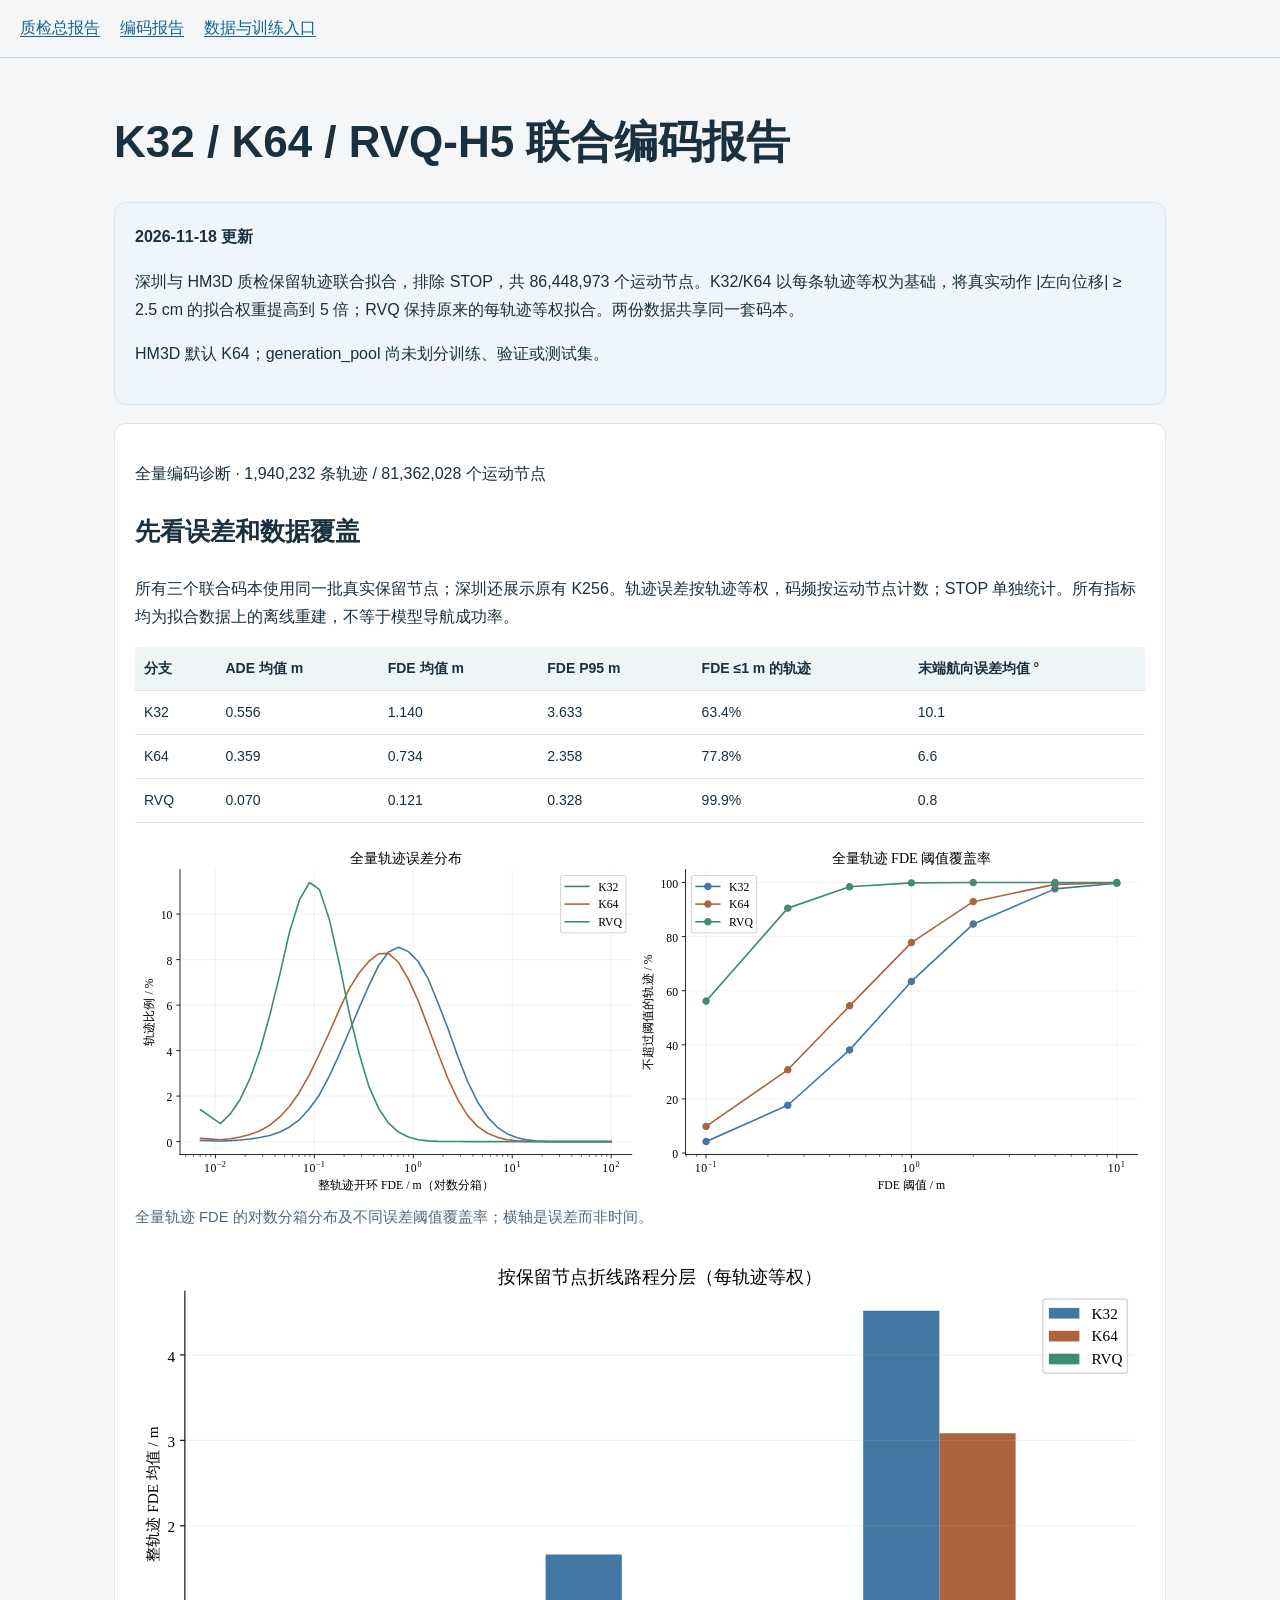
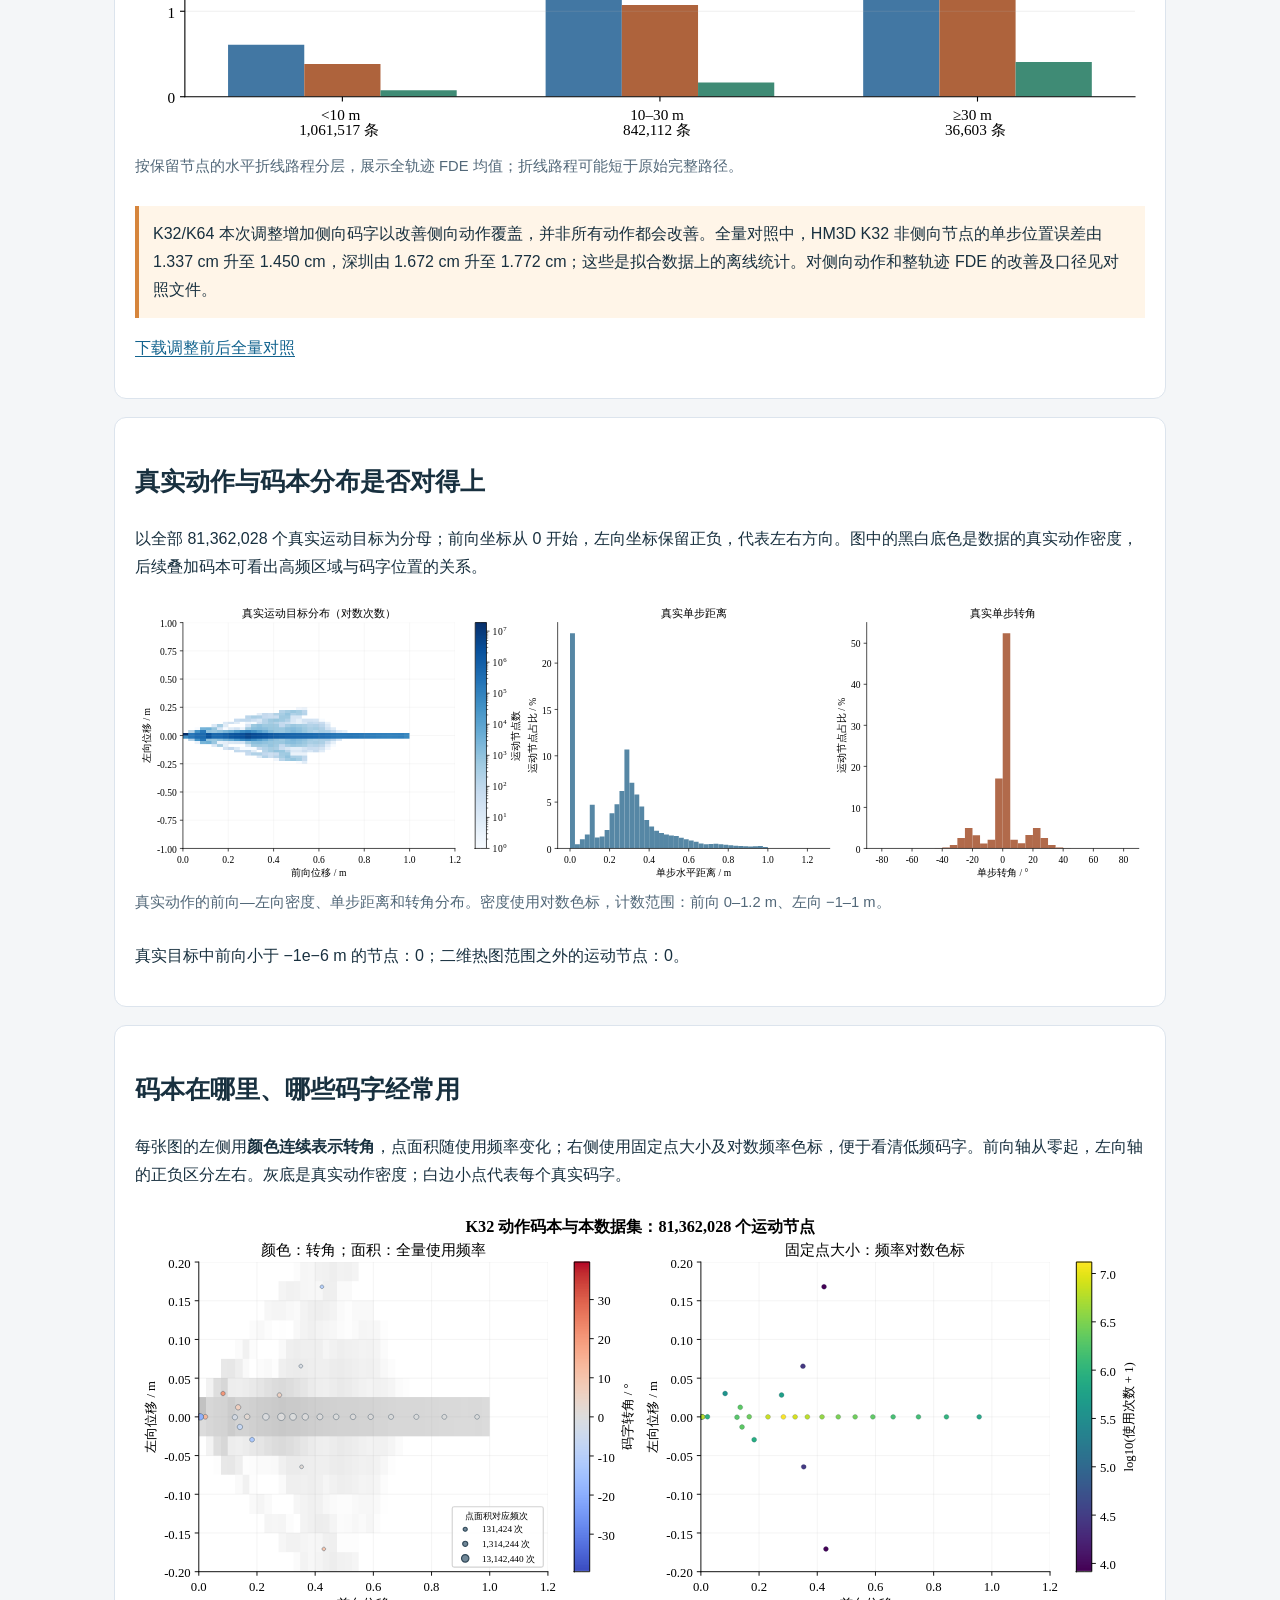
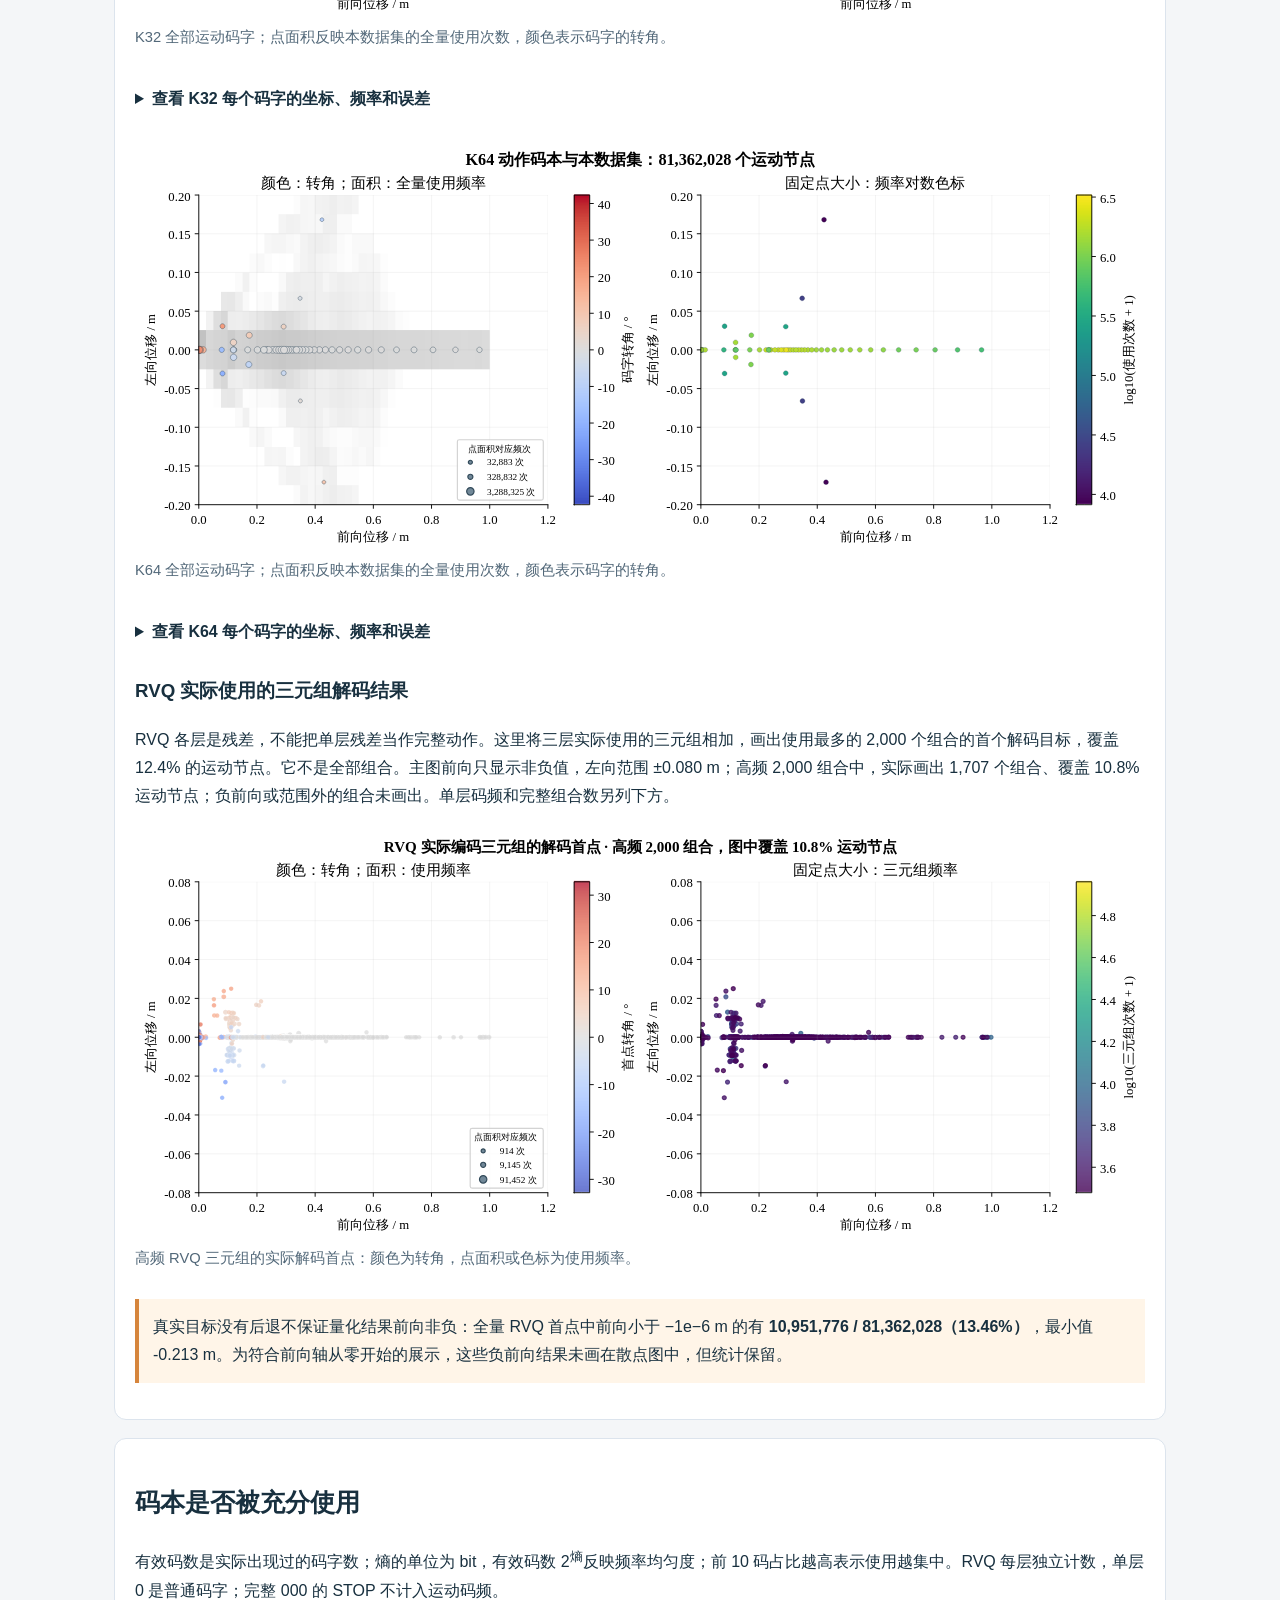
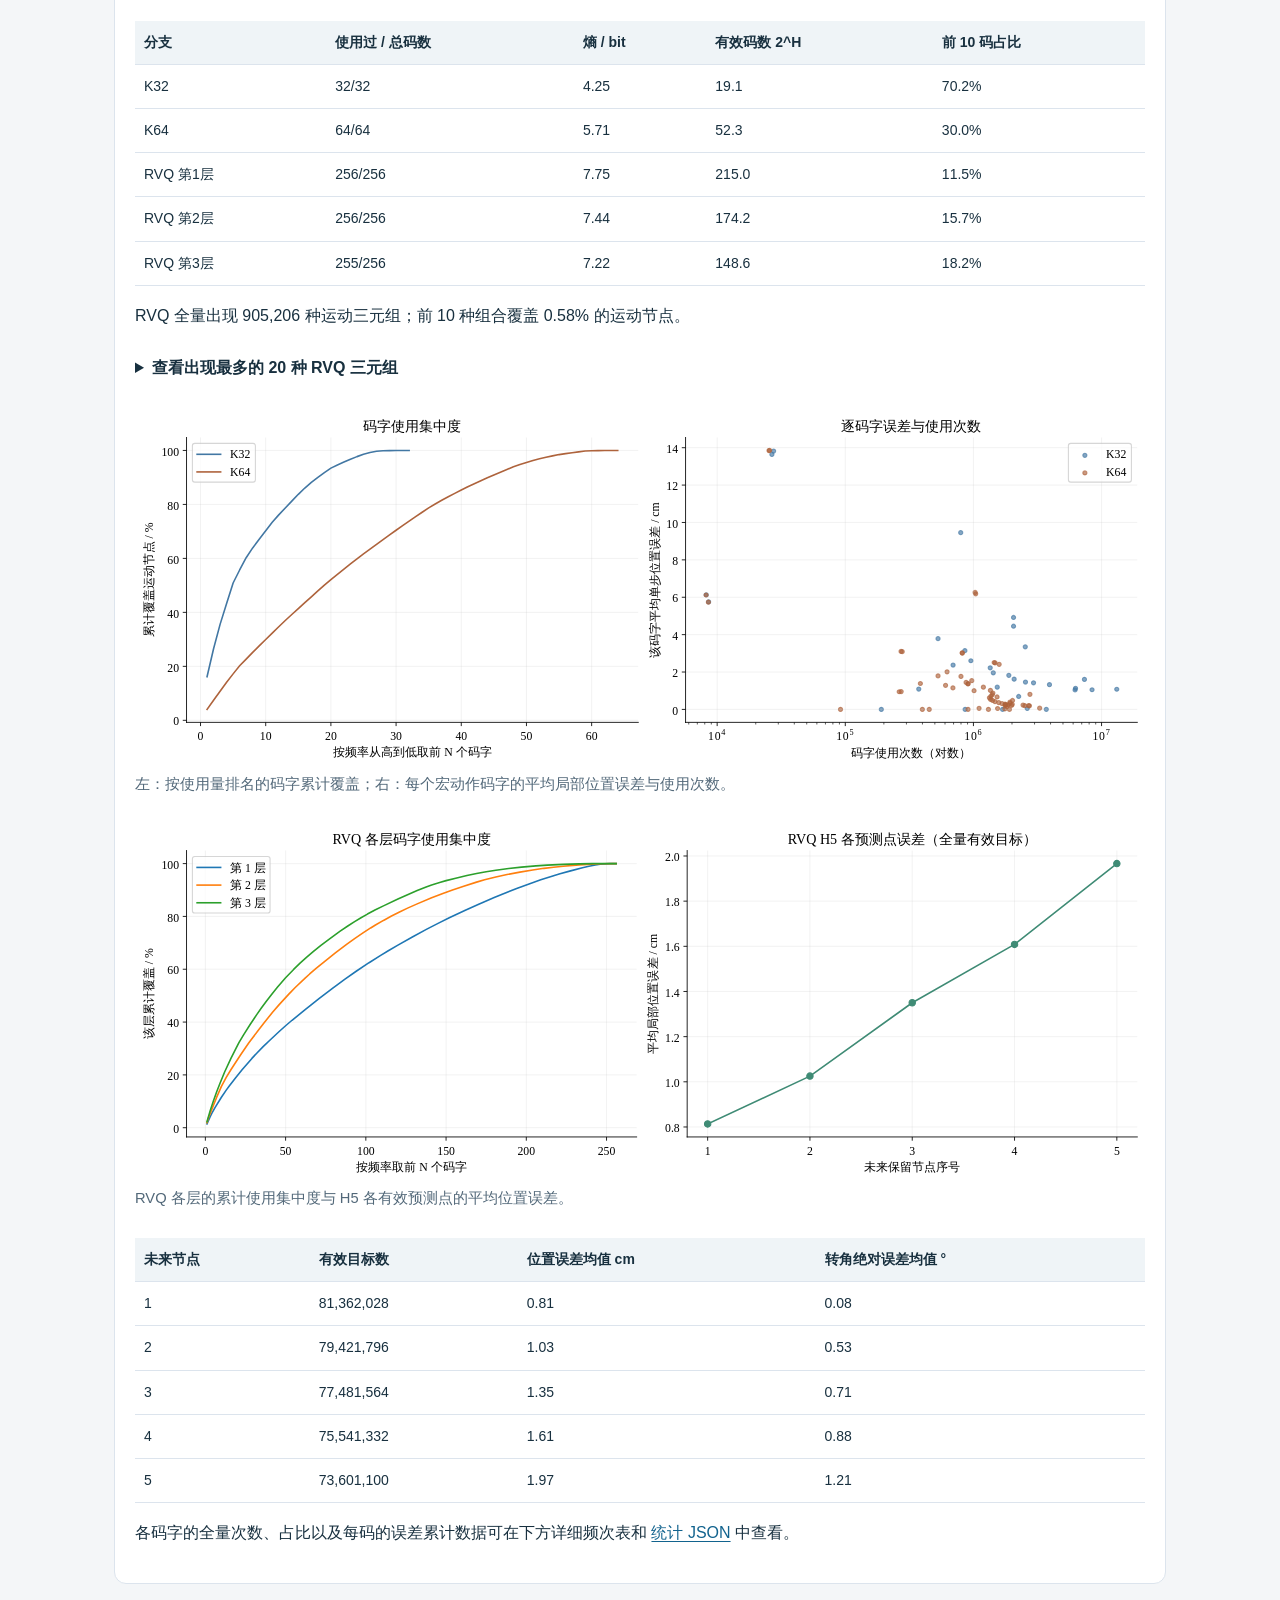
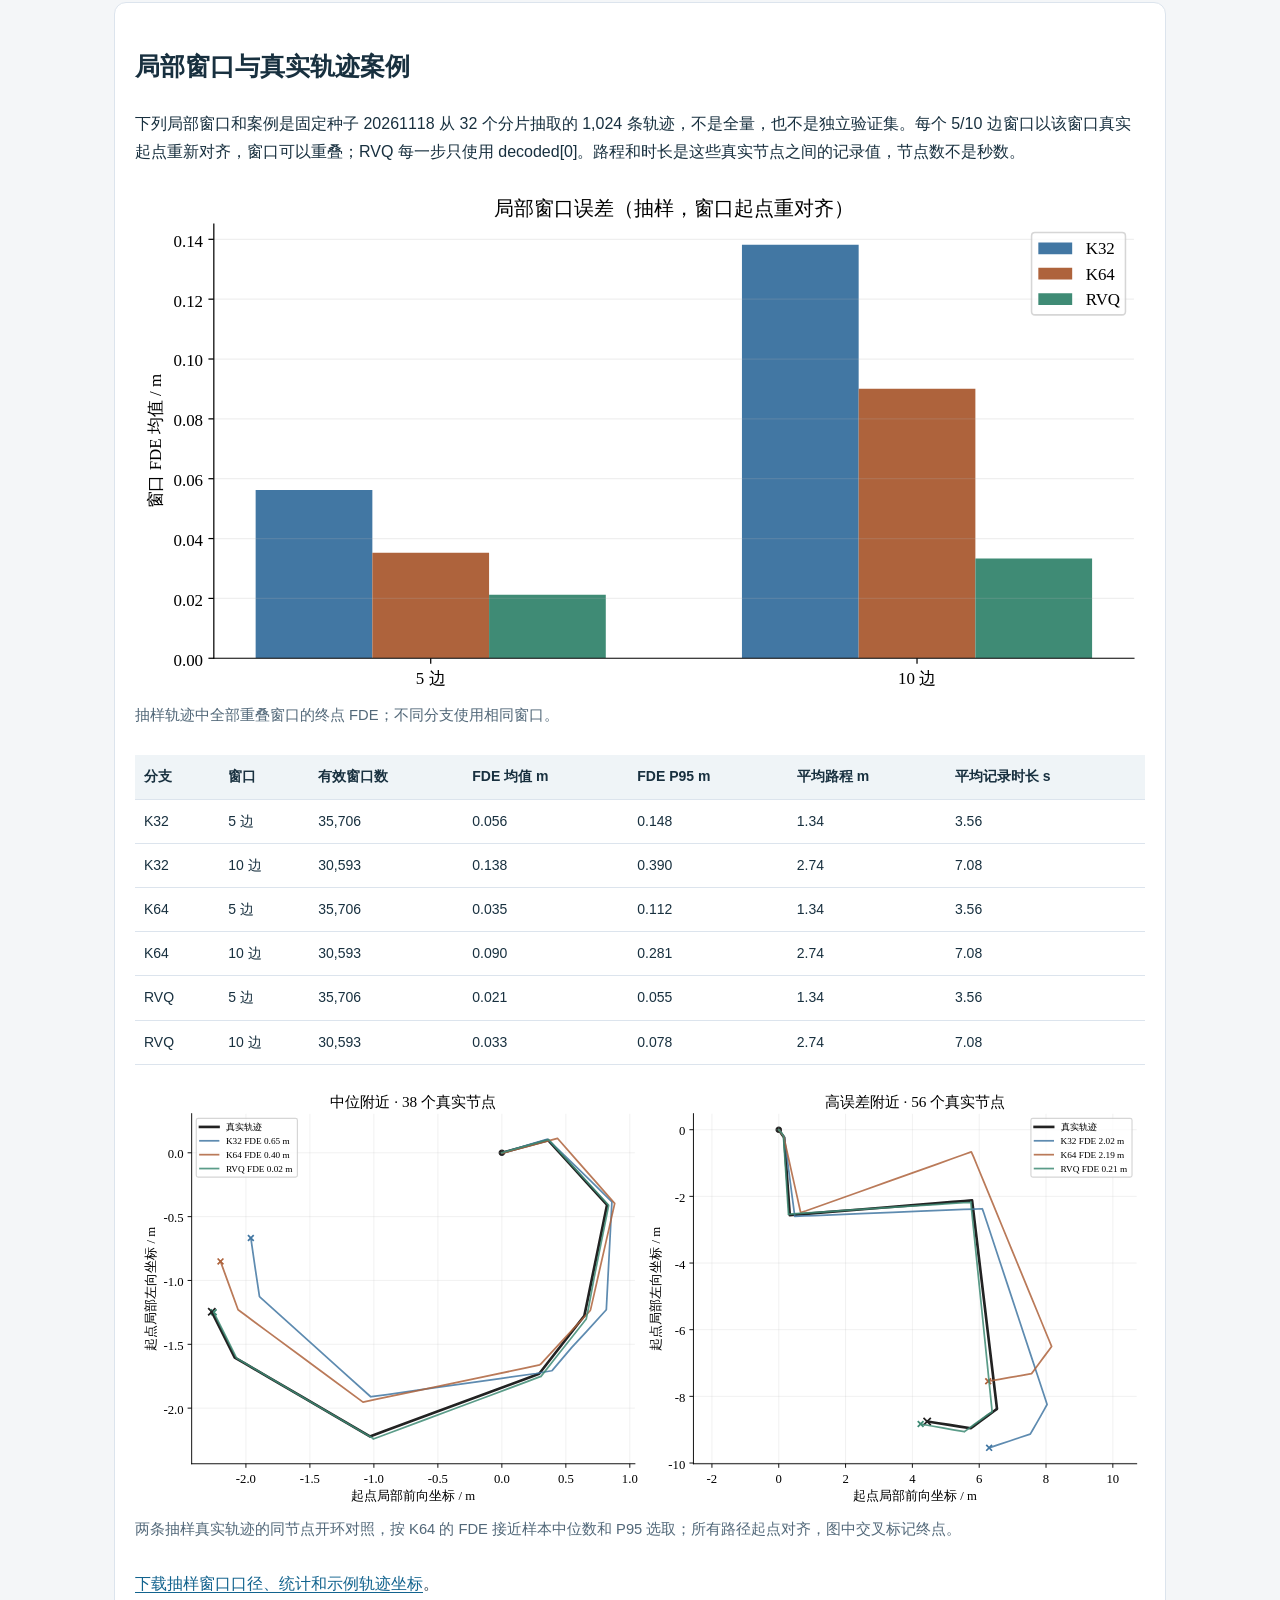
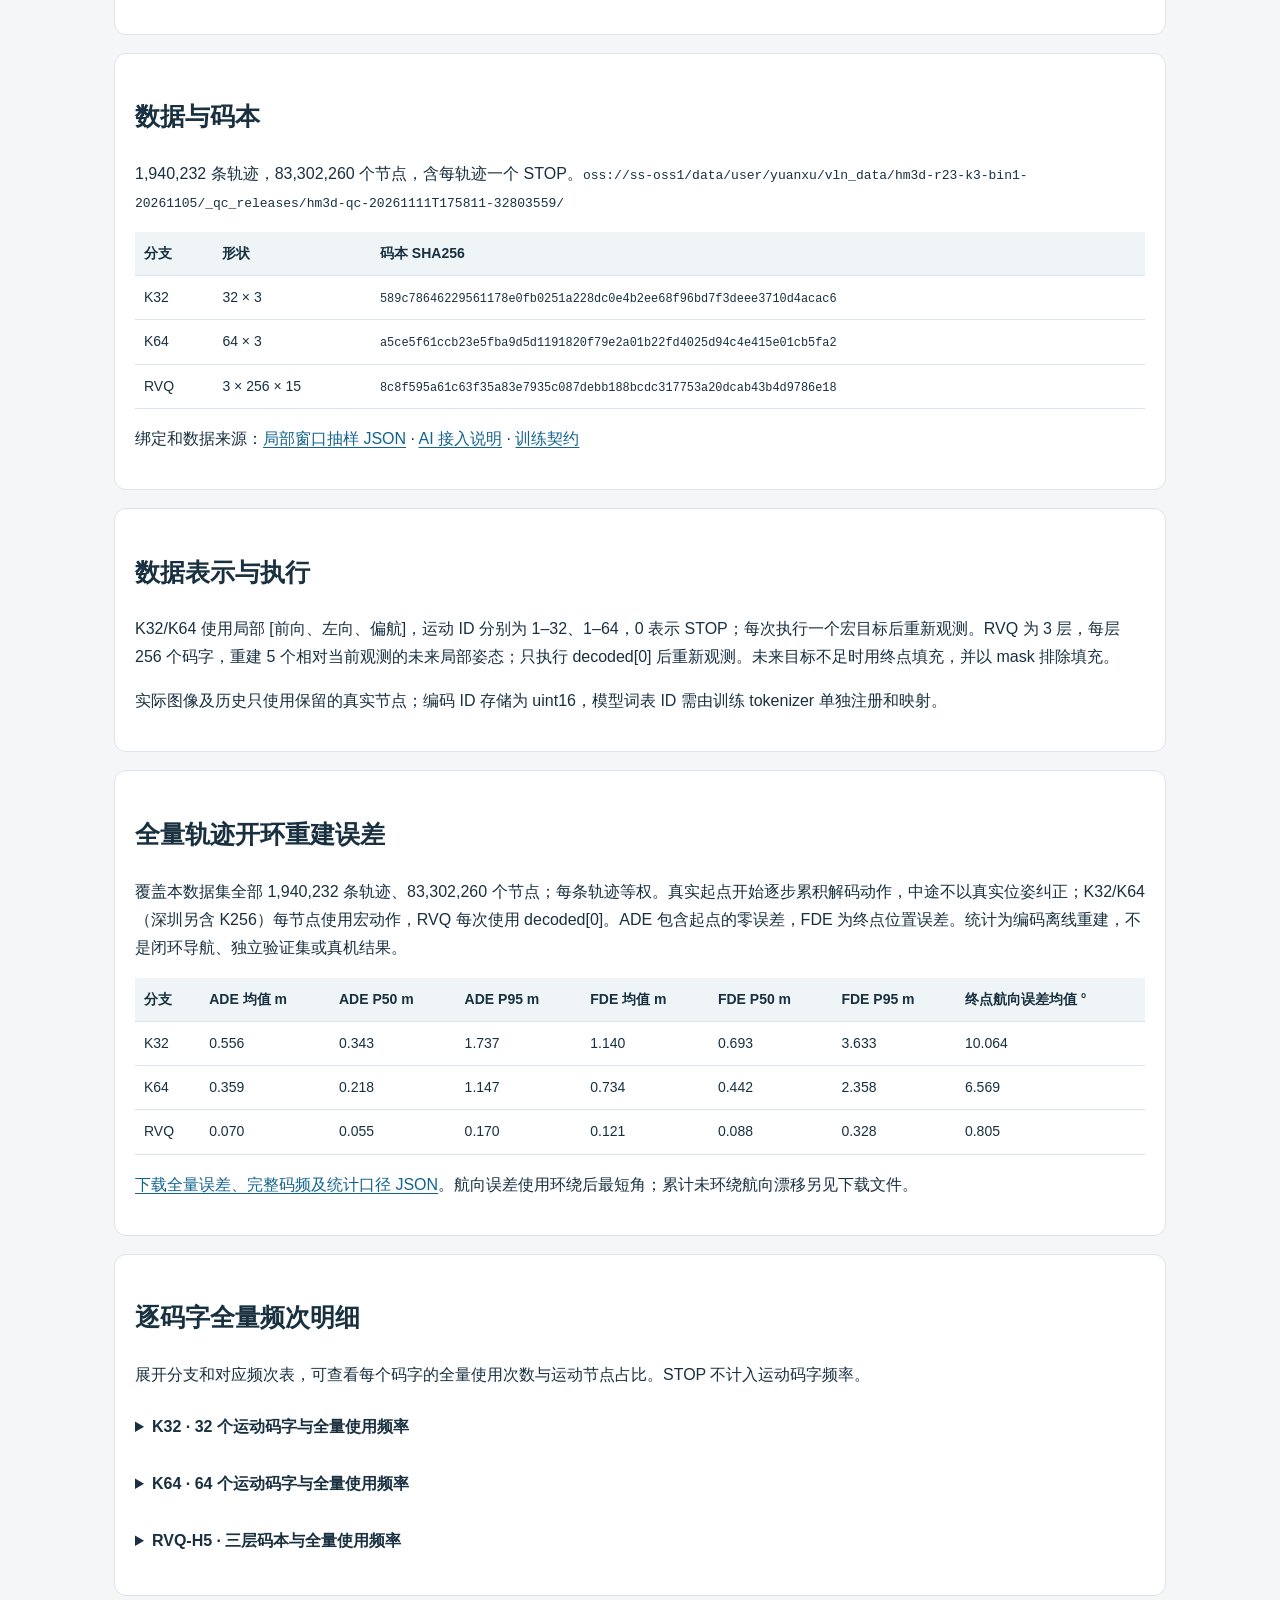
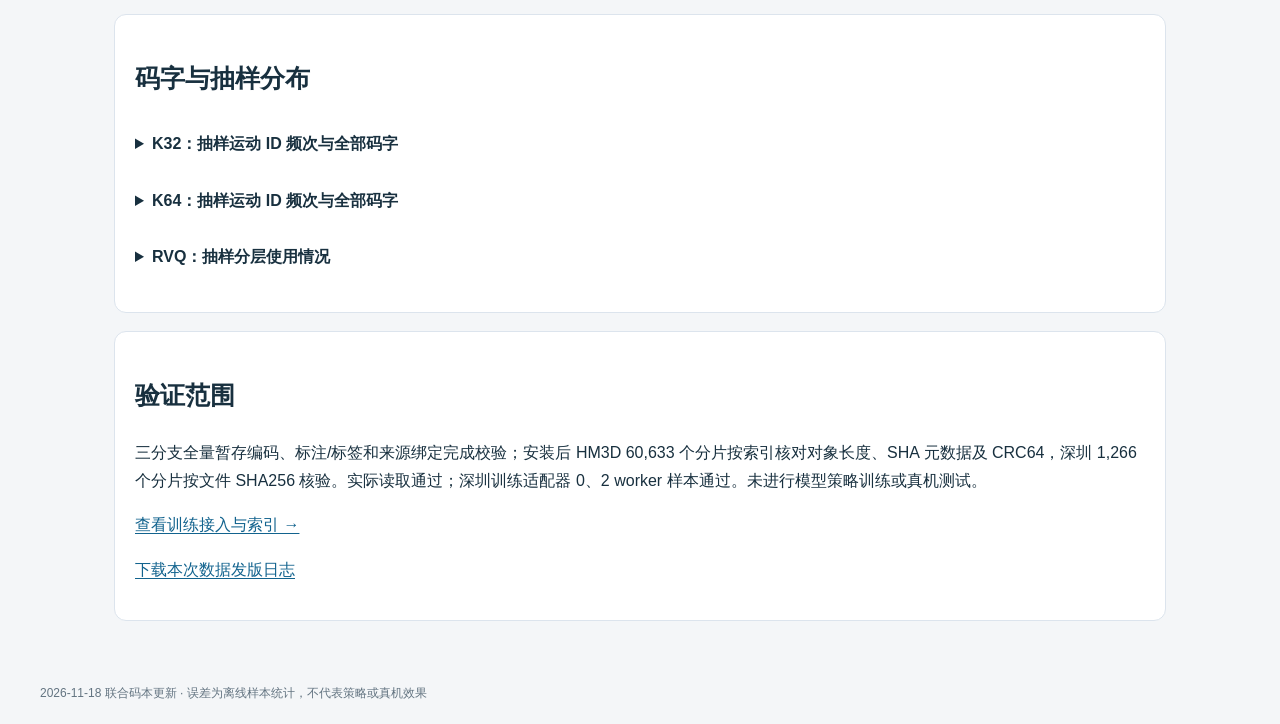
==== commit bd10a39d: "Update K32 and K64 codebook diagnostics" ====
--- a/tokenizer.html
+++ b/tokenizer.html
@@ -1,12 +1,8 @@
 <!DOCTYPE html>
 
-<html lang="zh-CN"><head><meta charset="utf-8"/><meta content="width=device-width,initial-scale=1" name="viewport"/><title>K32 / K64 / RVQ-H5 联合编码报告 · HM3D</title><link href="style.css" rel="stylesheet"/><style>body{margin:0}main{max-width:1100px;margin:auto;padding:24px}.panel{padding:20px;border:1px solid #dce4ed;border-radius:12px;margin:18px 0}.note{background:#eef5fc}.wrap{overflow-x:auto}table{width:100%;border-collapse:collapse}td,th{padding:9px;text-align:left;border-bottom:1px solid #dce4ed}code{overflow-wrap:anywhere}pre{white-space:pre-wrap;overflow-wrap:anywhere}.hash{font-family:monospace;font-size:.85em;overflow-wrap:anywhere}.bars{display:grid;grid-template-columns:repeat(auto-fit,minmax(230px,1fr));gap:8px}.bar{display:flex;gap:8px;align-items:center}.bar i{height:10px;background:#467fa6;display:inline-block}nav{padding:14px 20px;display:flex;gap:20px;flex-wrap:wrap}footer{padding:20px}details{margin:12px 0}a{color:#12638e}</style><style id="full-visual-style">.book-viz{display:flex;flex-wrap:wrap;gap:12px}.bookplot{display:block;width:min(100%,480px);height:auto}.frequency{display:block;width:100%;height:auto;min-height:130px}.book-dot:hover,.book-dot:focus{stroke:#111;stroke-width:2.5;fill-opacity:1}.bookplot text,.frequency text{font-size:13px;fill:#334e65}details{padding:8px 0}summary{cursor:pointer;font-weight:600}</style><style id="fit-visual-style">.insight-figure{margin:20px 0 28px}.insight-figure img{display:block;width:100%;height:auto}.insight-figure figcaption{font-size:.92rem;line-height:1.65;color:#526879;margin-top:6px}.notice{background:#fff5e8;padding:14px;border-left:4px solid #d6853c}.panel p{line-height:1.75}</style></head><body><nav><a href="index.html">质检总报告</a><a href="tokenizer.html">编码报告</a><a href="training.html">数据与训练入口</a></nav><main><h1>K32 / K64 / RVQ-H5 联合编码报告</h1><section class="panel note"><strong>2026-11-18 更新</strong><p>深圳与 HM3D 质检保留轨迹联合拟合；每条轨迹权重相同。拟合排除 STOP，使用 86,448,973 个运动节点；两份数据的三套码本完全一致。</p><p>HM3D 默认 K64；generation_pool 尚未划分训练、验证或测试集。</p></section>
-
-
-
-
-<section class="panel" id="fit-overview"><p class="eyebrow">全量编码诊断 · 1,940,232 条轨迹 / 81,362,028 个运动节点</p><h2>先看误差和数据覆盖</h2><p>所有三个联合码本使用同一批真实保留节点；深圳还展示原有 K256。轨迹误差按轨迹等权，码频按运动节点计数；STOP 单独统计。所有指标均为拟合数据上的离线重建，不等于模型导航成功率。</p><div class="wrap"><table><thead><tr><th>分支</th><th>ADE 均值 m</th><th>FDE 均值 m</th><th>FDE P95 m</th><th>FDE ≤1 m 的轨迹</th><th>末端航向误差均值 °</th></tr></thead><tbody><tr><td>K32</td><td>0.593</td><td>1.207</td><td>3.860</td><td>61.3%</td><td>10.7</td></tr><tr><td>K64</td><td>0.437</td><td>0.879</td><td>2.768</td><td>71.8%</td><td>7.8</td></tr><tr><td>RVQ</td><td>0.070</td><td>0.121</td><td>0.328</td><td>99.9%</td><td>0.8</td></tr></tbody></table></div><figure class="insight-figure"><img alt="全量轨迹 FDE 的对数分箱分布及不同误差阈值覆盖率；横轴是误差而非时间。" loading="lazy" src="assets/joint-fit/openloop-distribution.svg"/><figcaption>全量轨迹 FDE 的对数分箱分布及不同误差阈值覆盖率；横轴是误差而非时间。</figcaption></figure><figure class="insight-figure"><img alt="按保留节点的水平折线路程分层，展示全轨迹 FDE 均值；折线路程可能短于原始完整路径。" loading="lazy" src="assets/joint-fit/route-strata.svg"/><figcaption>按保留节点的水平折线路程分层，展示全轨迹 FDE 均值；折线路程可能短于原始完整路径。</figcaption></figure></section>
+<html lang="zh-CN"><head><meta charset="utf-8"/><meta content="width=device-width,initial-scale=1" name="viewport"/><title>K32 / K64 / RVQ-H5 联合编码报告 · HM3D</title><link href="style.css" rel="stylesheet"/><style>body{margin:0}main{max-width:1100px;margin:auto;padding:24px}.panel{padding:20px;border:1px solid #dce4ed;border-radius:12px;margin:18px 0}.note{background:#eef5fc}.wrap{overflow-x:auto}table{width:100%;border-collapse:collapse}td,th{padding:9px;text-align:left;border-bottom:1px solid #dce4ed}code{overflow-wrap:anywhere}pre{white-space:pre-wrap;overflow-wrap:anywhere}.hash{font-family:monospace;font-size:.85em;overflow-wrap:anywhere}.bars{display:grid;grid-template-columns:repeat(auto-fit,minmax(230px,1fr));gap:8px}.bar{display:flex;gap:8px;align-items:center}.bar i{height:10px;background:#467fa6;display:inline-block}nav{padding:14px 20px;display:flex;gap:20px;flex-wrap:wrap}footer{padding:20px}details{margin:12px 0}a{color:#12638e}</style><style id="full-visual-style">.book-viz{display:flex;flex-wrap:wrap;gap:12px}.bookplot{display:block;width:min(100%,480px);height:auto}.frequency{display:block;width:100%;height:auto;min-height:130px}.book-dot:hover,.book-dot:focus{stroke:#111;stroke-width:2.5;fill-opacity:1}.bookplot text,.frequency text{font-size:13px;fill:#334e65}details{padding:8px 0}summary{cursor:pointer;font-weight:600}</style><style id="fit-visual-style">.insight-figure{margin:20px 0 28px}.insight-figure img{display:block;width:100%;height:auto}.insight-figure figcaption{font-size:.92rem;line-height:1.65;color:#526879;margin-top:6px}.notice{background:#fff5e8;padding:14px;border-left:4px solid #d6853c}.panel p{line-height:1.75}</style></head><body><nav><a href="index.html">质检总报告</a><a href="tokenizer.html">编码报告</a><a href="training.html">数据与训练入口</a></nav><main><h1>K32 / K64 / RVQ-H5 联合编码报告</h1><section class="panel note"><strong>2026-11-18 更新</strong><p>深圳与 HM3D 质检保留轨迹联合拟合，排除 STOP，共 86,448,973 个运动节点。K32/K64 以每条轨迹等权为基础，将真实动作 |左向位移| ≥ 2.5 cm 的拟合权重提高到 5 倍；RVQ 保持原来的每轨迹等权拟合。两份数据共享同一套码本。</p><p>HM3D 默认 K64；generation_pool 尚未划分训练、验证或测试集。</p></section>
+<section class="panel" id="fit-overview"><p class="eyebrow">全量编码诊断 · 1,940,232 条轨迹 / 81,362,028 个运动节点</p><h2>先看误差和数据覆盖</h2><p>所有三个联合码本使用同一批真实保留节点；深圳还展示原有 K256。轨迹误差按轨迹等权，码频按运动节点计数；STOP 单独统计。所有指标均为拟合数据上的离线重建，不等于模型导航成功率。</p><div class="wrap"><table><thead><tr><th>分支</th><th>ADE 均值 m</th><th>FDE 均值 m</th><th>FDE P95 m</th><th>FDE ≤1 m 的轨迹</th><th>末端航向误差均值 °</th></tr></thead><tbody><tr><td>K32</td><td>0.556</td><td>1.140</td><td>3.633</td><td>63.4%</td><td>10.1</td></tr><tr><td>K64</td><td>0.359</td><td>0.734</td><td>2.358</td><td>77.8%</td><td>6.6</td></tr><tr><td>RVQ</td><td>0.070</td><td>0.121</td><td>0.328</td><td>99.9%</td><td>0.8</td></tr></tbody></table></div><figure class="insight-figure"><img alt="全量轨迹 FDE 的对数分箱分布及不同误差阈值覆盖率；横轴是误差而非时间。" loading="lazy" src="assets/joint-fit/openloop-distribution.svg"/><figcaption>全量轨迹 FDE 的对数分箱分布及不同误差阈值覆盖率；横轴是误差而非时间。</figcaption></figure><figure class="insight-figure"><img alt="按保留节点的水平折线路程分层，展示全轨迹 FDE 均值；折线路程可能短于原始完整路径。" loading="lazy" src="assets/joint-fit/route-strata.svg"/><figcaption>按保留节点的水平折线路程分层，展示全轨迹 FDE 均值；折线路程可能短于原始完整路径。</figcaption></figure><p class="notice">K32/K64 本次调整增加侧向码字以改善侧向动作覆盖，并非所有动作都会改善。全量对照中，HM3D K32 非侧向节点的单步位置误差由 1.337 cm 升至 1.450 cm，深圳由 1.672 cm 升至 1.772 cm；这些是拟合数据上的离线统计。对侧向动作和整轨迹 FDE 的改善及口径见对照文件。</p><p><a href="downloads/K32_K64_REBALANCE_COMPARISON.json">下载调整前后全量对照</a></p></section>
 <section class="panel" id="data-motion"><h2>真实动作与码本分布是否对得上</h2><p>以全部 81,362,028 个真实运动目标为分母；前向坐标从 0 开始，左向坐标保留正负，代表左右方向。图中的黑白底色是数据的真实动作密度，后续叠加码本可看出高频区域与码字位置的关系。</p><figure class="insight-figure"><img alt="真实动作的前向—左向密度、单步距离和转角分布。密度使用对数色标，计数范围：前向 0–1.2 m、左向 −1–1 m。" loading="lazy" src="assets/joint-fit/gt-distribution.svg"/><figcaption>真实动作的前向—左向密度、单步距离和转角分布。密度使用对数色标，计数范围：前向 0–1.2 m、左向 −1–1 m。</figcaption></figure><p>真实目标中前向小于 −1e−6 m 的节点：0；二维热图范围之外的运动节点：0。</p></section>
-<section class="panel" id="book-fit"><h2>码本在哪里、哪些码字经常用</h2><p>每张图的左侧用<strong>颜色连续表示转角</strong>，点面积随使用频率变化；右侧使用固定点大小及对数频率色标，便于看清低频码字。前向轴从零起，左向轴的正负区分左右。灰底是真实动作密度；白边小点代表每个真实码字。</p><figure class="insight-figure"><img alt="K32 全部运动码字；点面积反映本数据集的全量使用次数，颜色表示码字的转角。" loading="lazy" src="assets/joint-fit/k32-codebook.svg"/><figcaption>K32 全部运动码字；点面积反映本数据集的全量使用次数，颜色表示码字的转角。</figcaption></figure><details><summary>查看 K32 每个码字的坐标、频率和误差</summary><div class="wrap"><table><thead><tr><th>ID</th><th>前向 m</th><th>左向 m</th><th>转角 °</th><th>全量次数</th><th>占比</th><th>平均位置误差 cm</th></tr></thead><tbody><tr><td>1</td><td>0.2892</td><td>0.0000</td><td>-0.00</td><td>11,071,739</td><td>13.608%</td><td>0.82</td></tr><tr><td>2</td><td>0.0000</td><td>-0.0000</td><td>-27.89</td><td>4,037,635</td><td>4.963%</td><td>0.01</td></tr><tr><td>3</td><td>0.2518</td><td>0.0000</td><td>0.01</td><td>6,666,427</td><td>8.194%</td><td>1.09</td></tr><tr><td>4</td><td>0.1246</td><td>-0.0003</td><td>-2.27</td><td>1,954,106</td><td>2.402%</td><td>1.76</td></tr><tr><td>5</td><td>0.1328</td><td>0.0114</td><td>5.79</td><td>1,861,218</td><td>2.288%</td><td>4.01</td></tr><tr><td>6</td><td>0.1847</td><td>-0.0278</td><td>-11.23</td><td>944,596</td><td>1.161%</td><td>9.39</td></tr><tr><td>7</td><td>0.0000</td><td>-0.0000</td><td>41.17</td><td>125,627</td><td>0.154%</td><td>0.00</td></tr><tr><td>8</td><td>0.7405</td><td>0.0000</td><td>-0.00</td><td>1,388,366</td><td>1.706%</td><td>2.25</td></tr><tr><td>9</td><td>0.1526</td><td>0.0002</td><td>4.68</td><td>1,462,819</td><td>1.798%</td><td>4.44</td></tr><tr><td>10</td><td>0.3893</td><td>-0.0000</td><td>0.00</td><td>3,726,263</td><td>4.580%</td><td>0.96</td></tr><tr><td>11</td><td>0.3540</td><td>-0.0000</td><td>-0.00</td><td>5,440,417</td><td>6.687%</td><td>0.84</td></tr><tr><td>12</td><td>0.1381</td><td>-0.0124</td><td>-6.15</td><td>1,986,645</td><td>2.442%</td><td>4.60</td></tr><tr><td>13</td><td>0.8377</td><td>0.0000</td><td>-0.00</td><td>1,011,460</td><td>1.243%</td><td>2.68</td></tr><tr><td>14</td><td>0.0057</td><td>0.0000</td><td>18.36</td><td>2,014,249</td><td>2.476%</td><td>1.12</td></tr><tr><td>15</td><td>0.1782</td><td>0.0248</td><td>10.87</td><td>1,133,122</td><td>1.393%</td><td>8.45</td></tr><tr><td>16</td><td>0.5274</td><td>-0.0000</td><td>0.00</td><td>2,332,665</td><td>2.867%</td><td>1.33</td></tr><tr><td>17</td><td>0.0000</td><td>0.0000</td><td>33.31</td><td>594,811</td><td>0.731%</td><td>0.00</td></tr><tr><td>18</td><td>0.0185</td><td>0.0000</td><td>14.11</td><td>1,103,003</td><td>1.356%</td><td>2.81</td></tr><tr><td>19</td><td>0.0015</td><td>0.0000</td><td>21.77</td><td>2,594,237</td><td>3.189%</td><td>0.31</td></tr><tr><td>20</td><td>0.2030</td><td>0.0000</td><td>-0.47</td><td>4,136,996</td><td>5.085%</td><td>1.63</td></tr><tr><td>21</td><td>0.5841</td><td>-0.0000</td><td>0.00</td><td>2,041,047</td><td>2.509%</td><td>1.53</td></tr><tr><td>22</td><td>0.4249</td><td>-0.1603</td><td>10.50</td><td>9,910</td><td>0.012%</td><td>6.34</td></tr><tr><td>23</td><td>0.0000</td><td>0.0000</td><td>28.50</td><td>1,442,386</td><td>1.773%</td><td>0.00</td></tr><tr><td>24</td><td>0.0001</td><td>0.0000</td><td>24.74</td><td>2,134,230</td><td>2.623%</td><td>0.01</td></tr><tr><td>25</td><td>0.9550</td><td>-0.0000</td><td>-0.00</td><td>722,138</td><td>0.888%</td><td>2.48</td></tr><tr><td>26</td><td>0.4227</td><td>0.1675</td><td>-10.15</td><td>8,276</td><td>0.010%</td><td>6.16</td></tr><tr><td>27</td><td>0.4765</td><td>-0.0000</td><td>0.00</td><td>2,460,931</td><td>3.025%</td><td>1.21</td></tr><tr><td>28</td><td>0.4303</td><td>0.0000</td><td>-0.00</td><td>2,854,207</td><td>3.508%</td><td>1.08</td></tr><tr><td>29</td><td>0.3217</td><td>0.0000</td><td>0.00</td><td>6,661,560</td><td>8.188%</td><td>0.83</td></tr><tr><td>30</td><td>0.6512</td><td>0.0000</td><td>-0.00</td><td>1,524,076</td><td>1.873%</td><td>1.91</td></tr><tr><td>31</td><td>0.3364</td><td>0.0607</td><td>1.58</td><td>35,068</td><td>0.043%</td><td>13.89</td></tr><tr><td>32</td><td>0.0058</td><td>-0.0000</td><td>-19.20</td><td>5,881,798</td><td>7.229%</td><td>1.10</td></tr></tbody></table></div></details><figure class="insight-figure"><img alt="K64 全部运动码字；点面积反映本数据集的全量使用次数，颜色表示码字的转角。" loading="lazy" src="assets/joint-fit/k64-codebook.svg"/><figcaption>K64 全部运动码字；点面积反映本数据集的全量使用次数，颜色表示码字的转角。</figcaption></figure><details><summary>查看 K64 每个码字的坐标、频率和误差</summary><div class="wrap"><table><thead><tr><th>ID</th><th>前向 m</th><th>左向 m</th><th>转角 °</th><th>全量次数</th><th>占比</th><th>平均位置误差 cm</th></tr></thead><tbody><tr><td>1</td><td>0.5091</td><td>-0.0000</td><td>0.00</td><td>1,505,885</td><td>1.851%</td><td>0.83</td></tr><tr><td>2</td><td>0.2401</td><td>0.0000</td><td>0.00</td><td>1,551,513</td><td>1.907%</td><td>0.31</td></tr><tr><td>3</td><td>0.3582</td><td>-0.0000</td><td>0.00</td><td>1,517,289</td><td>1.865%</td><td>0.24</td></tr><tr><td>4</td><td>0.1699</td><td>-0.0299</td><td>-14.16</td><td>489,747</td><td>0.602%</td><td>10.21</td></tr><tr><td>5</td><td>0.1787</td><td>-0.0193</td><td>-7.91</td><td>1,059,987</td><td>1.303%</td><td>6.29</td></tr><tr><td>6</td><td>0.0000</td><td>-0.0000</td><td>-26.19</td><td>1,442,204</td><td>1.773%</td><td>0.00</td></tr><tr><td>7</td><td>0.3798</td><td>0.0000</td><td>0.00</td><td>1,404,446</td><td>1.726%</td><td>0.32</td></tr><tr><td>8</td><td>0.3489</td><td>0.0000</td><td>-0.00</td><td>1,508,031</td><td>1.853%</td><td>0.22</td></tr><tr><td>9</td><td>0.0087</td><td>-0.0000</td><td>-12.96</td><td>542,971</td><td>0.667%</td><td>1.52</td></tr><tr><td>10</td><td>0.3683</td><td>-0.0000</td><td>-0.00</td><td>1,439,362</td><td>1.769%</td><td>0.27</td></tr><tr><td>11</td><td>0.8601</td><td>0.0000</td><td>-0.00</td><td>786,145</td><td>0.966%</td><td>2.32</td></tr><tr><td>12</td><td>0.3405</td><td>0.0000</td><td>0.00</td><td>1,516,858</td><td>1.864%</td><td>0.20</td></tr><tr><td>13</td><td>0.2891</td><td>0.0000</td><td>0.00</td><td>2,527,371</td><td>3.106%</td><td>0.18</td></tr><tr><td>14</td><td>0.0000</td><td>-0.0000</td><td>-41.74</td><td>105,556</td><td>0.130%</td><td>0.00</td></tr><tr><td>15</td><td>0.1198</td><td>-0.0097</td><td>-5.43</td><td>1,475,182</td><td>1.813%</td><td>2.57</td></tr><tr><td>16</td><td>0.7742</td><td>0.0000</td><td>-0.00</td><td>1,024,793</td><td>1.260%</td><td>1.91</td></tr><tr><td>17</td><td>0.2522</td><td>0.0000</td><td>-0.00</td><td>1,685,988</td><td>2.072%</td><td>0.29</td></tr><tr><td>18</td><td>0.3327</td><td>0.0000</td><td>0.00</td><td>1,511,848</td><td>1.858%</td><td>0.19</td></tr><tr><td>19</td><td>0.2126</td><td>0.0000</td><td>-0.00</td><td>1,216,650</td><td>1.495%</td><td>0.40</td></tr><tr><td>20</td><td>0.0000</td><td>-0.0000</td><td>-29.39</td><td>1,063,721</td><td>1.307%</td><td>0.00</td></tr><tr><td>21</td><td>0.4099</td><td>-0.0000</td><td>0.00</td><td>1,372,093</td><td>1.686%</td><td>0.45</td></tr><tr><td>22</td><td>0.1189</td><td>-0.0000</td><td>-4.58</td><td>908,497</td><td>1.117%</td><td>1.38</td></tr><tr><td>23</td><td>0.3288</td><td>0.0594</td><td>2.65</td><td>37,128</td><td>0.046%</td><td>14.03</td></tr><tr><td>24</td><td>0.3031</td><td>0.0000</td><td>0.00</td><td>1,900,133</td><td>2.335%</td><td>0.18</td></tr><tr><td>25</td><td>0.4298</td><td>-0.1706</td><td>10.13</td><td>8,574</td><td>0.011%</td><td>5.75</td></tr><tr><td>26</td><td>0.6381</td><td>0.0000</td><td>-0.00</td><td>1,317,535</td><td>1.619%</td><td>1.45</td></tr><tr><td>27</td><td>0.1738</td><td>-0.0000</td><td>-0.00</td><td>678,022</td><td>0.833%</td><td>0.61</td></tr><tr><td>28</td><td>0.4519</td><td>0.0000</td><td>-0.00</td><td>1,362,311</td><td>1.674%</td><td>0.61</td></tr><tr><td>29</td><td>0.1780</td><td>0.0247</td><td>10.81</td><td>1,140,287</td><td>1.401%</td><td>8.42</td></tr><tr><td>30</td><td>0.4784</td><td>-0.0000</td><td>0.00</td><td>1,445,061</td><td>1.776%</td><td>0.72</td></tr><tr><td>31</td><td>0.2333</td><td>0.0000</td><td>-5.12</td><td>818,658</td><td>1.006%</td><td>3.01</td></tr><tr><td>32</td><td>0.0004</td><td>-0.0000</td><td>-16.37</td><td>916,722</td><td>1.127%</td><td>0.09</td></tr><tr><td>33</td><td>0.2731</td><td>0.0000</td><td>0.00</td><td>2,137,183</td><td>2.627%</td><td>0.23</td></tr><tr><td>34</td><td>0.0000</td><td>0.0000</td><td>36.55</td><td>453,080</td><td>0.557%</td><td>0.00</td></tr><tr><td>35</td><td>0.2272</td><td>0.0000</td><td>0.00</td><td>1,579,137</td><td>1.941%</td><td>0.34</td></tr><tr><td>36</td><td>0.1476</td><td>-0.0000</td><td>-0.00</td><td>519,544</td><td>0.639%</td><td>0.72</td></tr><tr><td>37</td><td>0.3103</td><td>0.0000</td><td>0.00</td><td>1,617,606</td><td>1.988%</td><td>0.18</td></tr><tr><td>38</td><td>0.2632</td><td>0.0000</td><td>0.00</td><td>1,785,499</td><td>2.195%</td><td>0.26</td></tr><tr><td>39</td><td>0.1176</td><td>0.0005</td><td>4.48</td><td>971,862</td><td>1.194%</td><td>1.30</td></tr><tr><td>40</td><td>0.9598</td><td>-0.0000</td><td>-0.00</td><td>624,352</td><td>0.767%</td><td>2.12</td></tr><tr><td>41</td><td>0.0003</td><td>0.0000</td><td>23.70</td><td>3,290,665</td><td>4.044%</td><td>0.07</td></tr><tr><td>42</td><td>0.3177</td><td>-0.0000</td><td>-0.00</td><td>1,484,953</td><td>1.825%</td><td>0.19</td></tr><tr><td>43</td><td>0.5868</td><td>-0.0000</td><td>0.01</td><td>1,534,724</td><td>1.886%</td><td>1.17</td></tr><tr><td>44</td><td>0.0000</td><td>0.0000</td><td>28.69</td><td>1,912,312</td><td>2.350%</td><td>0.00</td></tr><tr><td>45</td><td>0.3542</td><td>-0.0646</td><td>1.50</td><td>27,517</td><td>0.034%</td><td>13.83</td></tr><tr><td>46</td><td>0.0789</td><td>-0.0000</td><td>-16.82</td><td>383,713</td><td>0.472%</td><td>1.39</td></tr><tr><td>47</td><td>0.0041</td><td>0.0000</td><td>19.75</td><td>2,761,488</td><td>3.394%</td><td>0.81</td></tr><tr><td>48</td><td>0.0005</td><td>-0.0000</td><td>-21.16</td><td>1,631,729</td><td>2.006%</td><td>0.11</td></tr><tr><td>49</td><td>0.0148</td><td>0.0000</td><td>14.94</td><td>1,587,449</td><td>1.951%</td><td>2.42</td></tr><tr><td>50</td><td>0.0003</td><td>-0.0000</td><td>-23.43</td><td>2,117,294</td><td>2.602%</td><td>0.07</td></tr><tr><td>51</td><td>0.0000</td><td>0.0000</td><td>-33.97</td><td>484,152</td><td>0.595%</td><td>0.00</td></tr><tr><td>52</td><td>0.7057</td><td>0.0000</td><td>-0.00</td><td>1,035,334</td><td>1.273%</td><td>1.73</td></tr><tr><td>53</td><td>0.1324</td><td>0.0114</td><td>5.82</td><td>1,836,086</td><td>2.257%</td><td>3.98</td></tr><tr><td>54</td><td>0.4225</td><td>0.1673</td><td>-10.15</td><td>8,296</td><td>0.010%</td><td>6.18</td></tr><tr><td>55</td><td>0.3251</td><td>0.0000</td><td>0.00</td><td>1,457,070</td><td>1.791%</td><td>0.19</td></tr><tr><td>56</td><td>0.2963</td><td>-0.0000</td><td>0.00</td><td>2,608,957</td><td>3.207%</td><td>0.17</td></tr><tr><td>57</td><td>0.2815</td><td>0.0000</td><td>0.00</td><td>2,390,486</td><td>2.938%</td><td>0.20</td></tr><tr><td>58</td><td>0.1139</td><td>-0.0000</td><td>-0.02</td><td>499,373</td><td>0.614%</td><td>0.73</td></tr><tr><td>59</td><td>0.0001</td><td>-0.0000</td><td>-18.94</td><td>1,240,702</td><td>1.525%</td><td>0.02</td></tr><tr><td>60</td><td>0.1957</td><td>0.0000</td><td>-0.00</td><td>931,925</td><td>1.145%</td><td>0.50</td></tr><tr><td>61</td><td>0.4292</td><td>-0.0000</td><td>0.00</td><td>1,400,942</td><td>1.722%</td><td>0.53</td></tr><tr><td>62</td><td>0.2329</td><td>-0.0000</td><td>5.13</td><td>822,600</td><td>1.011%</td><td>3.04</td></tr><tr><td>63</td><td>0.3936</td><td>-0.0000</td><td>0.00</td><td>1,365,354</td><td>1.678%</td><td>0.38</td></tr><tr><td>64</td><td>0.5447</td><td>0.0000</td><td>-0.00</td><td>1,580,076</td><td>1.942%</td><td>0.96</td></tr></tbody></table></div></details><h3>RVQ 实际使用的三元组解码结果</h3><p>RVQ 各层是残差，不能把单层残差当作完整动作。这里将三层实际使用的三元组相加，画出使用最多的 2,000 个组合的首个解码目标，覆盖 12.4% 的运动节点。它不是全部组合。主图前向只显示非负值，左向范围 ±0.080 m；高频 2,000 组合中，实际画出 1,707 个组合、覆盖 10.8% 运动节点；负前向或范围外的组合未画出。单层码频和完整组合数另列下方。</p><figure class="insight-figure"><img alt="高频 RVQ 三元组的实际解码首点：颜色为转角，点面积或色标为使用频率。" loading="lazy" src="assets/joint-fit/rvq-effective.svg"/><figcaption>高频 RVQ 三元组的实际解码首点：颜色为转角，点面积或色标为使用频率。</figcaption></figure><p class="notice">真实目标没有后退不保证量化结果前向非负：全量 RVQ 首点中前向小于 −1e−6 m 的有 <strong>10,951,776 / 81,362,028（13.46%）</strong>，最小值 -0.213 m。为符合前向轴从零开始的展示，这些负前向结果未画在散点图中，但统计保留。</p></section>
-<section class="panel" id="utilization"><h2>码本是否被充分使用</h2><p>有效码数是实际出现过的码字数；熵的单位为 bit，有效码数 2<sup>熵</sup>反映频率均匀度；前 10 码占比越高表示使用越集中。RVQ 每层独立计数，单层 0 是普通码字；完整 000 的 STOP 不计入运动码频。</p><div class="wrap"><table><thead><tr><th>分支</th><th>使用过 / 总码数</th><th>熵 / bit</th><th>有效码数 2^H</th><th>前 10 码占比</th></tr></thead><tbody><tr><td>K32</td><td>32/32</td><td>4.44</td><td>21.8</td><td>65.2%</td></tr><tr><td>K64</td><td>64/64</td><td>5.76</td><td>54.2</td><td>28.9%</td></tr><tr><td>RVQ 第1层</td><td>256/256</td><td>7.75</td><td>215.0</td><td>11.5%</td></tr><tr><td>RVQ 第2层</td><td>256/256</td><td>7.44</td><td>174.2</td><td>15.7%</td></tr><tr><td>RVQ 第3层</td><td>255/256</td><td>7.22</td><td>148.6</td><td>18.2%</td></tr></tbody></table></div><p>RVQ 全量出现 905,206 种运动三元组；前 10 种组合覆盖 0.58% 的运动节点。</p><details><summary>查看出现最多的 20 种 RVQ 三元组</summary><div class="wrap"><table><thead><tr><th>L0, L1, L2</th><th>出现次数</th><th>运动节点占比</th></tr></thead><tbody><tr><td>217, 248, 62</td><td>91,452</td><td>0.112%</td></tr><tr><td>217, 94, 125</td><td>68,117</td><td>0.084%</td></tr><tr><td>85, 142, 189</td><td>65,121</td><td>0.080%</td></tr><tr><td>75, 111, 125</td><td>63,056</td><td>0.078%</td></tr><tr><td>75, 71, 189</td><td>38,679</td><td>0.048%</td></tr><tr><td>217, 170, 189</td><td>31,338</td><td>0.039%</td></tr><tr><td>85, 94, 125</td><td>30,365</td><td>0.037%</td></tr><tr><td>217, 170, 254</td><td>28,143</td><td>0.035%</td></tr><tr><td>217, 94, 254</td><td>27,251</td><td>0.033%</td></tr><tr><td>217, 170, 7</td><td>25,969</td><td>0.032%</td></tr><tr><td>217, 94, 189</td><td>25,752</td><td>0.032%</td></tr><tr><td>217, 142, 189</td><td>24,616</td><td>0.030%</td></tr><tr><td>85, 94, 189</td><td>23,262</td><td>0.029%</td></tr><tr><td>75, 71, 125</td><td>21,562</td><td>0.027%</td></tr><tr><td>217, 248, 189</td><td>19,817</td><td>0.024%</td></tr><tr><td>217, 43, 72</td><td>18,820</td><td>0.023%</td></tr><tr><td>217, 94, 7</td><td>18,811</td><td>0.023%</td></tr><tr><td>85, 142, 125</td><td>18,078</td><td>0.022%</td></tr><tr><td>85, 142, 7</td><td>17,865</td><td>0.022%</td></tr><tr><td>163, 225, 65</td><td>17,632</td><td>0.022%</td></tr></tbody></table></div></details><figure class="insight-figure"><img alt="左：按使用量排名的码字累计覆盖；右：每个宏动作码字的平均局部位置误差与使用次数。" loading="lazy" src="assets/joint-fit/usage-and-error.svg"/><figcaption>左：按使用量排名的码字累计覆盖；右：每个宏动作码字的平均局部位置误差与使用次数。</figcaption></figure><figure class="insight-figure"><img alt="RVQ 各层的累计使用集中度与 H5 各有效预测点的平均位置误差。" loading="lazy" src="assets/joint-fit/rvq-horizons.svg"/><figcaption>RVQ 各层的累计使用集中度与 H5 各有效预测点的平均位置误差。</figcaption></figure><div class="wrap"><table><thead><tr><th>未来节点</th><th>有效目标数</th><th>位置误差均值 cm</th><th>转角绝对误差均值 °</th></tr></thead><tbody><tr><td>1</td><td>81,362,028</td><td>0.81</td><td>0.08</td></tr><tr><td>2</td><td>79,421,796</td><td>1.03</td><td>0.53</td></tr><tr><td>3</td><td>77,481,564</td><td>1.35</td><td>0.71</td></tr><tr><td>4</td><td>75,541,332</td><td>1.61</td><td>0.88</td></tr><tr><td>5</td><td>73,601,100</td><td>1.97</td><td>1.21</td></tr></tbody></table></div><p>各码字的全量次数、占比以及每码的误差累计数据可在下方详细频次表和 <a href="downloads/JOINT_FIT_ANALYSIS.json">统计 JSON</a> 中查看。</p></section>
-<section class="panel" id="window-evaluation"><h2>局部窗口与真实轨迹案例</h2><p>下列局部窗口和案例是固定种子 20261118 从 32 个分片抽取的 1,024 条轨迹，不是全量，也不是独立验证集。每个 5/10 边窗口以该窗口真实起点重新对齐，窗口可以重叠；RVQ 每一步只使用 decoded[0]。路程和时长是这些真实节点之间的记录值，节点数不是秒数。</p><figure class="insight-figure"><img alt="抽样轨迹中全部重叠窗口的终点 FDE；不同分支使用相同窗口。" loading="lazy" src="assets/joint-fit/sample-windows.svg"/><figcaption>抽样轨迹中全部重叠窗口的终点 FDE；不同分支使用相同窗口。</figcaption></figure><div class="wrap"><table><thead><tr><th>分支</th><th>窗口</th><th>有效窗口数</th><th>FDE 均值 m</th><th>FDE P95 m</th><th>平均路程 m</th><th>平均记录时长 s</th></tr></thead><tbody><tr><td>K32</td><td>5 边</td><td>35,706</td><td>0.057</td><td>0.163</td><td>1.34</td><td>3.56</td></tr><tr><td>K32</td><td>10 边</td><td>30,593</td><td>0.143</td><td>0.414</td><td>2.74</td><td>7.08</td></tr><tr><td>K64</td><td>5 边</td><td>35,706</td><td>0.043</td><td>0.153</td><td>1.34</td><td>3.56</td></tr><tr><td>K64</td><td>10 边</td><td>30,593</td><td>0.110</td><td>0.363</td><td>2.74</td><td>7.08</td></tr><tr><td>RVQ</td><td>5 边</td><td>35,706</td><td>0.021</td><td>0.055</td><td>1.34</td><td>3.56</td></tr><tr><td>RVQ</td><td>10 边</td><td>30,593</td><td>0.033</td><td>0.078</td><td>2.74</td><td>7.08</td></tr></tbody></table></div><figure class="insight-figure"><img alt="两条抽样真实轨迹的同节点开环对照，按 K64 的 FDE 接近样本中位数和 P95 选取；所有路径起点对齐，图中交叉标记终点。" loading="lazy" src="assets/joint-fit/examples.svg"/><figcaption>两条抽样真实轨迹的同节点开环对照，按 K64 的 FDE 接近样本中位数和 P95 选取；所有路径起点对齐，图中交叉标记终点。</figcaption></figure><p><a href="downloads/JOINT_WINDOW_SAMPLE.json">下载抽样窗口口径、统计和示例轨迹坐标</a>。</p></section><section class="panel"><h2>数据与码本</h2><p>1,940,232 条轨迹，83,302,260 个节点，含每轨迹一个 STOP。<code>oss://ss-oss1/data/user/yuanxu/vln_data/hm3d-r23-k3-bin1-20261105/_qc_releases/hm3d-qc-20261111T175811-32803559/</code></p><div class="wrap"><table><thead><tr><th>分支</th><th>形状</th><th>码本 SHA256</th></tr></thead><tbody><tr><td>K32</td><td>32 × 3</td><td><code class="hash">2787d1e071033632e99be1de29b1e58e33f501bff0a2a98cfedbe712b0dcf6ce</code></td></tr><tr><td>K64</td><td>64 × 3</td><td><code class="hash">ca975a90f2969c36f9173a95234fdf4a799e7e332a5649712a60782025c26e1c</code></td></tr><tr><td>RVQ</td><td>3 × 256 × 15</td><td><code class="hash">8c8f595a61c63f35a83e7935c087debb188bcdc317753a20dcab43b4d9786e18</code></td></tr></tbody></table></div><p>绑定和数据来源：<a href="downloads/JOINT_REPORT_SAMPLE.json">抽样指标及码频明细 JSON</a> · <a href="downloads/AI_ENTRY.md">AI 接入说明</a> · <a href="downloads/TRAINING_CONTRACT.json">训练契约</a></p></section><section class="panel"><h2>数据表示与执行</h2><p>K32/K64 使用局部 [前向、左向、偏航]，运动 ID 分别为 1–32、1–64，0 表示 STOP；每次执行一个宏目标后重新观测。RVQ 为 3 层，每层 256 个码字，重建 5 个相对当前观测的未来局部姿态；只执行 decoded[0] 后重新观测。未来目标不足时用终点填充，并以 mask 排除填充。</p><p>实际图像及历史只使用保留的真实节点；编码 ID 存储为 uint16，模型词表 ID 需由训练 tokenizer 单独注册和映射。</p></section><section class="panel" id="open-loop-full"><h2>全量轨迹开环重建误差</h2><p>覆盖本数据集全部 1,940,232 条轨迹、83,302,260 个节点；每条轨迹等权。真实起点开始逐步累积解码动作，中途不以真实位姿纠正；K32/K64（深圳另含 K256）每节点使用宏动作，RVQ 每次使用 decoded[0]。ADE 包含起点的零误差，FDE 为终点位置误差。统计为编码离线重建，不是闭环导航、独立验证集或真机结果。</p><div class="wrap"><table><thead><tr><th>分支</th><th>ADE 均值 m</th><th>ADE P50 m</th><th>ADE P95 m</th><th>FDE 均值 m</th><th>FDE P50 m</th><th>FDE P95 m</th><th>终点航向误差均值 °</th></tr></thead><tbody><tr><td>K32</td><td>0.593</td><td>0.367</td><td>1.858</td><td>1.207</td><td>0.735</td><td>3.860</td><td>10.680</td></tr><tr><td>K64</td><td>0.437</td><td>0.274</td><td>1.370</td><td>0.879</td><td>0.549</td><td>2.768</td><td>7.753</td></tr><tr><td>RVQ</td><td>0.070</td><td>0.055</td><td>0.170</td><td>0.121</td><td>0.088</td><td>0.328</td><td>0.805</td></tr></tbody></table></div><p><a href="downloads/JOINT_FULL_METRICS.json">下载全量误差、完整码频及统计口径 JSON</a>。航向误差使用环绕后最短角；累计未环绕航向漂移另见下载文件。</p></section><section class="panel" id="codebook-visual-full"><h2>逐码字全量频次明细</h2><p>展开分支和对应频次表，可查看每个码字的全量使用次数与运动节点占比。STOP 不计入运动码字频率。</p><details id="full-k32"><summary>K32 · 32 个运动码字与全量使用频率</summary><details><summary>查看逐码字全量频次表</summary><div class="wrap"><table><thead><tr><th>ID</th><th>次数</th><th>运动节点占比</th></tr></thead><tbody><tr><td>1</td><td>11,071,739</td><td>13.608%</td></tr><tr><td>2</td><td>4,037,635</td><td>4.963%</td></tr><tr><td>3</td><td>6,666,427</td><td>8.194%</td></tr><tr><td>4</td><td>1,954,106</td><td>2.402%</td></tr><tr><td>5</td><td>1,861,218</td><td>2.288%</td></tr><tr><td>6</td><td>944,596</td><td>1.161%</td></tr><tr><td>7</td><td>125,627</td><td>0.154%</td></tr><tr><td>8</td><td>1,388,366</td><td>1.706%</td></tr><tr><td>9</td><td>1,462,819</td><td>1.798%</td></tr><tr><td>10</td><td>3,726,263</td><td>4.580%</td></tr><tr><td>11</td><td>5,440,417</td><td>6.687%</td></tr><tr><td>12</td><td>1,986,645</td><td>2.442%</td></tr><tr><td>13</td><td>1,011,460</td><td>1.243%</td></tr><tr><td>14</td><td>2,014,249</td><td>2.476%</td></tr><tr><td>15</td><td>1,133,122</td><td>1.393%</td></tr><tr><td>16</td><td>2,332,665</td><td>2.867%</td></tr><tr><td>17</td><td>594,811</td><td>0.731%</td></tr><tr><td>18</td><td>1,103,003</td><td>1.356%</td></tr><tr><td>19</td><td>2,594,237</td><td>3.189%</td></tr><tr><td>20</td><td>4,136,996</td><td>5.085%</td></tr><tr><td>21</td><td>2,041,047</td><td>2.509%</td></tr><tr><td>22</td><td>9,910</td><td>0.012%</td></tr><tr><td>23</td><td>1,442,386</td><td>1.773%</td></tr><tr><td>24</td><td>2,134,230</td><td>2.623%</td></tr><tr><td>25</td><td>722,138</td><td>0.888%</td></tr><tr><td>26</td><td>8,276</td><td>0.010%</td></tr><tr><td>27</td><td>2,460,931</td><td>3.025%</td></tr><tr><td>28</td><td>2,854,207</td><td>3.508%</td></tr><tr><td>29</td><td>6,661,560</td><td>8.188%</td></tr><tr><td>30</td><td>1,524,076</td><td>1.873%</td></tr><tr><td>31</td><td>35,068</td><td>0.043%</td></tr><tr><td>32</td><td>5,881,798</td><td>7.229%</td></tr></tbody></table></div></details></details><details id="full-k64"><summary>K64 · 64 个运动码字与全量使用频率</summary><details><summary>查看逐码字全量频次表</summary><div class="wrap"><table><thead><tr><th>ID</th><th>次数</th><th>运动节点占比</th></tr></thead><tbody><tr><td>1</td><td>1,505,885</td><td>1.851%</td></tr><tr><td>2</td><td>1,551,513</td><td>1.907%</td></tr><tr><td>3</td><td>1,517,289</td><td>1.865%</td></tr><tr><td>4</td><td>489,747</td><td>0.602%</td></tr><tr><td>5</td><td>1,059,987</td><td>1.303%</td></tr><tr><td>6</td><td>1,442,204</td><td>1.773%</td></tr><tr><td>7</td><td>1,404,446</td><td>1.726%</td></tr><tr><td>8</td><td>1,508,031</td><td>1.853%</td></tr><tr><td>9</td><td>542,971</td><td>0.667%</td></tr><tr><td>10</td><td>1,439,362</td><td>1.769%</td></tr><tr><td>11</td><td>786,145</td><td>0.966%</td></tr><tr><td>12</td><td>1,516,858</td><td>1.864%</td></tr><tr><td>13</td><td>2,527,371</td><td>3.106%</td></tr><tr><td>14</td><td>105,556</td><td>0.130%</td></tr><tr><td>15</td><td>1,475,182</td><td>1.813%</td></tr><tr><td>16</td><td>1,024,793</td><td>1.260%</td></tr><tr><td>17</td><td>1,685,988</td><td>2.072%</td></tr><tr><td>18</td><td>1,511,848</td><td>1.858%</td></tr><tr><td>19</td><td>1,216,650</td><td>1.495%</td></tr><tr><td>20</td><td>1,063,721</td><td>1.307%</td></tr><tr><td>21</td><td>1,372,093</td><td>1.686%</td></tr><tr><td>22</td><td>908,497</td><td>1.117%</td></tr><tr><td>23</td><td>37,128</td><td>0.046%</td></tr><tr><td>24</td><td>1,900,133</td><td>2.335%</td></tr><tr><td>25</td><td>8,574</td><td>0.011%</td></tr><tr><td>26</td><td>1,317,535</td><td>1.619%</td></tr><tr><td>27</td><td>678,022</td><td>0.833%</td></tr><tr><td>28</td><td>1,362,311</td><td>1.674%</td></tr><tr><td>29</td><td>1,140,287</td><td>1.401%</td></tr><tr><td>30</td><td>1,445,061</td><td>1.776%</td></tr><tr><td>31</td><td>818,658</td><td>1.006%</td></tr><tr><td>32</td><td>916,722</td><td>1.127%</td></tr><tr><td>33</td><td>2,137,183</td><td>2.627%</td></tr><tr><td>34</td><td>453,080</td><td>0.557%</td></tr><tr><td>35</td><td>1,579,137</td><td>1.941%</td></tr><tr><td>36</td><td>519,544</td><td>0.639%</td></tr><tr><td>37</td><td>1,617,606</td><td>1.988%</td></tr><tr><td>38</td><td>1,785,499</td><td>2.195%</td></tr><tr><td>39</td><td>971,862</td><td>1.194%</td></tr><tr><td>40</td><td>624,352</td><td>0.767%</td></tr><tr><td>41</td><td>3,290,665</td><td>4.044%</td></tr><tr><td>42</td><td>1,484,953</td><td>1.825%</td></tr><tr><td>43</td><td>1,534,724</td><td>1.886%</td></tr><tr><td>44</td><td>1,912,312</td><td>2.350%</td></tr><tr><td>45</td><td>27,517</td><td>0.034%</td></tr><tr><td>46</td><td>383,713</td><td>0.472%</td></tr><tr><td>47</td><td>2,761,488</td><td>3.394%</td></tr><tr><td>48</td><td>1,631,729</td><td>2.006%</td></tr><tr><td>49</td><td>1,587,449</td><td>1.951%</td></tr><tr><td>50</td><td>2,117,294</td><td>2.602%</td></tr><tr><td>51</td><td>484,152</td><td>0.595%</td></tr><tr><td>52</td><td>1,035,334</td><td>1.273%</td></tr><tr><td>53</td><td>1,836,086</td><td>2.257%</td></tr><tr><td>54</td><td>8,296</td><td>0.010%</td></tr><tr><td>55</td><td>1,457,070</td><td>1.791%</td></tr><tr><td>56</td><td>2,608,957</td><td>3.207%</td></tr><tr><td>57</td><td>2,390,486</td><td>2.938%</td></tr><tr><td>58</td><td>499,373</td><td>0.614%</td></tr><tr><td>59</td><td>1,240,702</td><td>1.525%</td></tr><tr><td>60</td><td>931,925</td><td>1.145%</td></tr><tr><td>61</td><td>1,400,942</td><td>1.722%</td></tr><tr><td>62</td><td>822,600</td><td>1.011%</td></tr><tr><td>63</td><td>1,365,354</td><td>1.678%</td></tr><tr><td>64</td><td>1,580,076</td><td>1.942%</td></tr></tbody></table></div></details></details><details id="full-rvq"><summary>RVQ-H5 · 三层码本与全量使用频率</summary><h4>第 1 层：81,362,028 个运动码字</h4><details><summary>查看逐码字全量频次表</summary><div class="wrap"><table><thead><tr><th>ID</th><th>次数</th><th>运动节点占比</th></tr></thead><tbody><tr><td>0</td><td>248,419</td><td>0.305%</td></tr><tr><td>1</td><td>68,573</td><td>0.084%</td></tr><tr><td>2</td><td>387,193</td><td>0.476%</td></tr><tr><td>3</td><td>52,734</td><td>0.065%</td></tr><tr><td>4</td><td>26,810</td><td>0.033%</td></tr><tr><td>5</td><td>409,132</td><td>0.503%</td></tr><tr><td>6</td><td>338,881</td><td>0.417%</td></tr><tr><td>7</td><td>456,436</td><td>0.561%</td></tr><tr><td>8</td><td>131,000</td><td>0.161%</td></tr><tr><td>9</td><td>610,631</td><td>0.751%</td></tr><tr><td>10</td><td>618,740</td><td>0.760%</td></tr><tr><td>11</td><td>393,252</td><td>0.483%</td></tr><tr><td>12</td><td>403,311</td><td>0.496%</td></tr><tr><td>13</td><td>74,675</td><td>0.092%</td></tr><tr><td>14</td><td>254,578</td><td>0.313%</td></tr><tr><td>15</td><td>572,016</td><td>0.703%</td></tr><tr><td>16</td><td>240,992</td><td>0.296%</td></tr><tr><td>17</td><td>1,166,780</td><td>1.434%</td></tr><tr><td>18</td><td>376,071</td><td>0.462%</td></tr><tr><td>19</td><td>103,410</td><td>0.127%</td></tr><tr><td>20</td><td>323,870</td><td>0.398%</td></tr><tr><td>21</td><td>379,540</td><td>0.466%</td></tr><tr><td>22</td><td>147,218</td><td>0.181%</td></tr><tr><td>23</td><td>232,276</td><td>0.285%</td></tr><tr><td>24</td><td>127,884</td><td>0.157%</td></tr><tr><td>25</td><td>116,913</td><td>0.144%</td></tr><tr><td>26</td><td>367,533</td><td>0.452%</td></tr><tr><td>27</td><td>189,246</td><td>0.233%</td></tr><tr><td>28</td><td>426,154</td><td>0.524%</td></tr><tr><td>29</td><td>393,968</td><td>0.484%</td></tr><tr><td>30</td><td>568,364</td><td>0.699%</td></tr><tr><td>31</td><td>193,333</td><td>0.238%</td></tr><tr><td>32</td><td>166,189</td><td>0.204%</td></tr><tr><td>33</td><td>236,876</td><td>0.291%</td></tr><tr><td>34</td><td>435,426</td><td>0.535%</td></tr><tr><td>35</td><td>498,761</td><td>0.613%</td></tr><tr><td>36</td><td>216,808</td><td>0.266%</td></tr><tr><td>37</td><td>467,250</td><td>0.574%</td></tr><tr><td>38</td><td>321,488</td><td>0.395%</td></tr><tr><td>39</td><td>282,813</td><td>0.348%</td></tr><tr><td>40</td><td>342,915</td><td>0.421%</td></tr><tr><td>41</td><td>12,474</td><td>0.015%</td></tr><tr><td>42</td><td>187,597</td><td>0.231%</td></tr><tr><td>43</td><td>267,187</td><td>0.328%</td></tr><tr><td>44</td><td>325,012</td><td>0.399%</td></tr><tr><td>45</td><td>360,414</td><td>0.443%</td></tr><tr><td>46</td><td>196,898</td><td>0.242%</td></tr><tr><td>47</td><td>235,769</td><td>0.290%</td></tr><tr><td>48</td><td>179,947</td><td>0.221%</td></tr><tr><td>49</td><td>407,550</td><td>0.501%</td></tr><tr><td>50</td><td>253,798</td><td>0.312%</td></tr><tr><td>51</td><td>221,703</td><td>0.272%</td></tr><tr><td>52</td><td>294,367</td><td>0.362%</td></tr><tr><td>53</td><td>394,084</td><td>0.484%</td></tr><tr><td>54</td><td>154,265</td><td>0.190%</td></tr><tr><td>55</td><td>332,422</td><td>0.409%</td></tr><tr><td>56</td><td>319,632</td><td>0.393%</td></tr><tr><td>57</td><td>343,641</td><td>0.422%</td></tr><tr><td>58</td><td>284,021</td><td>0.349%</td></tr><tr><td>59</td><td>1,011,234</td><td>1.243%</td></tr><tr><td>60</td><td>95,837</td><td>0.118%</td></tr><tr><td>61</td><td>292,814</td><td>0.360%</td></tr><tr><td>62</td><td>506,609</td><td>0.623%</td></tr><tr><td>63</td><td>478,732</td><td>0.588%</td></tr><tr><td>64</td><td>259,123</td><td>0.318%</td></tr><tr><td>65</td><td>395,251</td><td>0.486%</td></tr><tr><td>66</td><td>286,460</td><td>0.352%</td></tr><tr><td>67</td><td>377,622</td><td>0.464%</td></tr><tr><td>68</td><td>363,585</td><td>0.447%</td></tr><tr><td>69</td><td>265,036</td><td>0.326%</td></tr><tr><td>70</td><td>359,863</td><td>0.442%</td></tr><tr><td>71</td><td>279,745</td><td>0.344%</td></tr><tr><td>72</td><td>134,844</td><td>0.166%</td></tr><tr><td>73</td><td>370,499</td><td>0.455%</td></tr><tr><td>74</td><td>264,774</td><td>0.325%</td></tr><tr><td>75</td><td>850,818</td><td>1.046%</td></tr><tr><td>76</td><td>307,132</td><td>0.377%</td></tr><tr><td>77</td><td>503,006</td><td>0.618%</td></tr><tr><td>78</td><td>195,449</td><td>0.240%</td></tr><tr><td>79</td><td>281,624</td><td>0.346%</td></tr><tr><td>80</td><td>710,041</td><td>0.873%</td></tr><tr><td>81</td><td>220,138</td><td>0.271%</td></tr><tr><td>82</td><td>43,938</td><td>0.054%</td></tr><tr><td>83</td><td>164,650</td><td>0.202%</td></tr><tr><td>84</td><td>458,159</td><td>0.563%</td></tr><tr><td>85</td><td>1,123,861</td><td>1.381%</td></tr><tr><td>86</td><td>270,149</td><td>0.332%</td></tr><tr><td>87</td><td>240,092</td><td>0.295%</td></tr><tr><td>88</td><td>126,187</td><td>0.155%</td></tr><tr><td>89</td><td>650,289</td><td>0.799%</td></tr><tr><td>90</td><td>173,487</td><td>0.213%</td></tr><tr><td>91</td><td>184,086</td><td>0.226%</td></tr><tr><td>92</td><td>218,727</td><td>0.269%</td></tr><tr><td>93</td><td>234,459</td><td>0.288%</td></tr><tr><td>94</td><td>293,248</td><td>0.360%</td></tr><tr><td>95</td><td>335,092</td><td>0.412%</td></tr><tr><td>96</td><td>188,109</td><td>0.231%</td></tr><tr><td>97</td><td>694,222</td><td>0.853%</td></tr><tr><td>98</td><td>382,925</td><td>0.471%</td></tr><tr><td>99</td><td>151,873</td><td>0.187%</td></tr><tr><td>100</td><td>141,722</td><td>0.174%</td></tr><tr><td>101</td><td>92,718</td><td>0.114%</td></tr><tr><td>102</td><td>229,176</td><td>0.282%</td></tr><tr><td>103</td><td>191,764</td><td>0.236%</td></tr><tr><td>104</td><td>166,488</td><td>0.205%</td></tr><tr><td>105</td><td>185,862</td><td>0.228%</td></tr><tr><td>106</td><td>186,815</td><td>0.230%</td></tr><tr><td>107</td><td>122,395</td><td>0.150%</td></tr><tr><td>108</td><td>730,650</td><td>0.898%</td></tr><tr><td>109</td><td>262,462</td><td>0.323%</td></tr><tr><td>110</td><td>366,238</td><td>0.450%</td></tr><tr><td>111</td><td>916,268</td><td>1.126%</td></tr><tr><td>112</td><td>232,207</td><td>0.285%</td></tr><tr><td>113</td><td>381,087</td><td>0.468%</td></tr><tr><td>114</td><td>240,148</td><td>0.295%</td></tr><tr><td>115</td><td>132,543</td><td>0.163%</td></tr><tr><td>116</td><td>182,785</td><td>0.225%</td></tr><tr><td>117</td><td>130,708</td><td>0.161%</td></tr><tr><td>118</td><td>2,742</td><td>0.003%</td></tr><tr><td>119</td><td>274,311</td><td>0.337%</td></tr><tr><td>120</td><td>656,318</td><td>0.807%</td></tr><tr><td>121</td><td>219,511</td><td>0.270%</td></tr><tr><td>122</td><td>8,577</td><td>0.011%</td></tr><tr><td>123</td><td>352,011</td><td>0.433%</td></tr><tr><td>124</td><td>316,918</td><td>0.390%</td></tr><tr><td>125</td><td>114,444</td><td>0.141%</td></tr><tr><td>126</td><td>782,717</td><td>0.962%</td></tr><tr><td>127</td><td>820,298</td><td>1.008%</td></tr><tr><td>128</td><td>251,004</td><td>0.309%</td></tr><tr><td>129</td><td>244,968</td><td>0.301%</td></tr><tr><td>130</td><td>135,765</td><td>0.167%</td></tr><tr><td>131</td><td>251,291</td><td>0.309%</td></tr><tr><td>132</td><td>5,865</td><td>0.007%</td></tr><tr><td>133</td><td>626,909</td><td>0.771%</td></tr><tr><td>134</td><td>210,563</td><td>0.259%</td></tr><tr><td>135</td><td>124,881</td><td>0.153%</td></tr><tr><td>136</td><td>221,990</td><td>0.273%</td></tr><tr><td>137</td><td>534,400</td><td>0.657%</td></tr><tr><td>138</td><td>264,328</td><td>0.325%</td></tr><tr><td>139</td><td>359,395</td><td>0.442%</td></tr><tr><td>140</td><td>452,082</td><td>0.556%</td></tr><tr><td>141</td><td>312,431</td><td>0.384%</td></tr><tr><td>142</td><td>185,766</td><td>0.228%</td></tr><tr><td>143</td><td>309,255</td><td>0.380%</td></tr><tr><td>144</td><td>403,523</td><td>0.496%</td></tr><tr><td>145</td><td>431,996</td><td>0.531%</td></tr><tr><td>146</td><td>296,424</td><td>0.364%</td></tr><tr><td>147</td><td>221,380</td><td>0.272%</td></tr><tr><td>148</td><td>191,949</td><td>0.236%</td></tr><tr><td>149</td><td>225,845</td><td>0.278%</td></tr><tr><td>150</td><td>255,036</td><td>0.313%</td></tr><tr><td>151</td><td>387,937</td><td>0.477%</td></tr><tr><td>152</td><td>271,249</td><td>0.333%</td></tr><tr><td>153</td><td>39,597</td><td>0.049%</td></tr><tr><td>154</td><td>455,906</td><td>0.560%</td></tr><tr><td>155</td><td>408,806</td><td>0.502%</td></tr><tr><td>156</td><td>271,473</td><td>0.334%</td></tr><tr><td>157</td><td>575,544</td><td>0.707%</td></tr><tr><td>158</td><td>467,102</td><td>0.574%</td></tr><tr><td>159</td><td>395,997</td><td>0.487%</td></tr><tr><td>160</td><td>209,791</td><td>0.258%</td></tr><tr><td>161</td><td>13,238</td><td>0.016%</td></tr><tr><td>162</td><td>154,593</td><td>0.190%</td></tr><tr><td>163</td><td>811,950</td><td>0.998%</td></tr><tr><td>164</td><td>211,738</td><td>0.260%</td></tr><tr><td>165</td><td>166,127</td><td>0.204%</td></tr><tr><td>166</td><td>619,948</td><td>0.762%</td></tr><tr><td>167</td><td>268,944</td><td>0.331%</td></tr><tr><td>168</td><td>216,370</td><td>0.266%</td></tr><tr><td>169</td><td>148,112</td><td>0.182%</td></tr><tr><td>170</td><td>195,462</td><td>0.240%</td></tr><tr><td>171</td><td>574,266</td><td>0.706%</td></tr><tr><td>172</td><td>165,758</td><td>0.204%</td></tr><tr><td>173</td><td>514,544</td><td>0.632%</td></tr><tr><td>174</td><td>87,589</td><td>0.108%</td></tr><tr><td>175</td><td>154,664</td><td>0.190%</td></tr><tr><td>176</td><td>249,674</td><td>0.307%</td></tr><tr><td>177</td><td>486,724</td><td>0.598%</td></tr><tr><td>178</td><td>221,782</td><td>0.273%</td></tr><tr><td>179</td><td>344,132</td><td>0.423%</td></tr><tr><td>180</td><td>203,999</td><td>0.251%</td></tr><tr><td>181</td><td>98,642</td><td>0.121%</td></tr><tr><td>182</td><td>305,624</td><td>0.376%</td></tr><tr><td>183</td><td>219,860</td><td>0.270%</td></tr><tr><td>184</td><td>295,693</td><td>0.363%</td></tr><tr><td>185</td><td>133,323</td><td>0.164%</td></tr><tr><td>186</td><td>280,190</td><td>0.344%</td></tr><tr><td>187</td><td>214,767</td><td>0.264%</td></tr><tr><td>188</td><td>249,737</td><td>0.307%</td></tr><tr><td>189</td><td>137,450</td><td>0.169%</td></tr><tr><td>190</td><td>187,760</td><td>0.231%</td></tr><tr><td>191</td><td>392,557</td><td>0.482%</td></tr><tr><td>192</td><td>316,899</td><td>0.389%</td></tr><tr><td>193</td><td>335,446</td><td>0.412%</td></tr><tr><td>194</td><td>347,435</td><td>0.427%</td></tr><tr><td>195</td><td>379,653</td><td>0.467%</td></tr><tr><td>196</td><td>147,077</td><td>0.181%</td></tr><tr><td>197</td><td>272,448</td><td>0.335%</td></tr><tr><td>198</td><td>208,202</td><td>0.256%</td></tr><tr><td>199</td><td>449,368</td><td>0.552%</td></tr><tr><td>200</td><td>638,636</td><td>0.785%</td></tr><tr><td>201</td><td>1,326</td><td>0.002%</td></tr><tr><td>202</td><td>316,658</td><td>0.389%</td></tr><tr><td>203</td><td>473,860</td><td>0.582%</td></tr><tr><td>204</td><td>559,388</td><td>0.688%</td></tr><tr><td>205</td><td>334,779</td><td>0.411%</td></tr><tr><td>206</td><td>171,901</td><td>0.211%</td></tr><tr><td>207</td><td>410,582</td><td>0.505%</td></tr><tr><td>208</td><td>546,334</td><td>0.671%</td></tr><tr><td>209</td><td>464,881</td><td>0.571%</td></tr><tr><td>210</td><td>397,166</td><td>0.488%</td></tr><tr><td>211</td><td>332,724</td><td>0.409%</td></tr><tr><td>212</td><td>194,350</td><td>0.239%</td></tr><tr><td>213</td><td>111,072</td><td>0.137%</td></tr><tr><td>214</td><td>176,317</td><td>0.217%</td></tr><tr><td>215</td><td>392,476</td><td>0.482%</td></tr><tr><td>216</td><td>519,048</td><td>0.638%</td></tr><tr><td>217</td><td>1,105,438</td><td>1.359%</td></tr><tr><td>218</td><td>214,008</td><td>0.263%</td></tr><tr><td>219</td><td>424,105</td><td>0.521%</td></tr><tr><td>220</td><td>133,810</td><td>0.164%</td></tr><tr><td>221</td><td>143,268</td><td>0.176%</td></tr><tr><td>222</td><td>364,560</td><td>0.448%</td></tr><tr><td>223</td><td>362,486</td><td>0.446%</td></tr><tr><td>224</td><td>368,923</td><td>0.453%</td></tr><tr><td>225</td><td>283,076</td><td>0.348%</td></tr><tr><td>226</td><td>453,543</td><td>0.557%</td></tr><tr><td>227</td><td>201,364</td><td>0.247%</td></tr><tr><td>228</td><td>219,317</td><td>0.270%</td></tr><tr><td>229</td><td>590,217</td><td>0.725%</td></tr><tr><td>230</td><td>749,578</td><td>0.921%</td></tr><tr><td>231</td><td>566,606</td><td>0.696%</td></tr><tr><td>232</td><td>267,390</td><td>0.329%</td></tr><tr><td>233</td><td>234,568</td><td>0.288%</td></tr><tr><td>234</td><td>234,253</td><td>0.288%</td></tr><tr><td>235</td><td>248,330</td><td>0.305%</td></tr><tr><td>236</td><td>237,368</td><td>0.292%</td></tr><tr><td>237</td><td>375,853</td><td>0.462%</td></tr><tr><td>238</td><td>124,946</td><td>0.154%</td></tr><tr><td>239</td><td>350,680</td><td>0.431%</td></tr><tr><td>240</td><td>218,766</td><td>0.269%</td></tr><tr><td>241</td><td>162,049</td><td>0.199%</td></tr><tr><td>242</td><td>197,507</td><td>0.243%</td></tr><tr><td>243</td><td>296,594</td><td>0.365%</td></tr><tr><td>244</td><td>297,166</td><td>0.365%</td></tr><tr><td>245</td><td>280,893</td><td>0.345%</td></tr><tr><td>246</td><td>129,711</td><td>0.159%</td></tr><tr><td>247</td><td>441,077</td><td>0.542%</td></tr><tr><td>248</td><td>236,118</td><td>0.290%</td></tr><tr><td>249</td><td>179,747</td><td>0.221%</td></tr><tr><td>250</td><td>217,518</td><td>0.267%</td></tr><tr><td>251</td><td>283,071</td><td>0.348%</td></tr><tr><td>252</td><td>166,889</td><td>0.205%</td></tr><tr><td>253</td><td>643,610</td><td>0.791%</td></tr><tr><td>254</td><td>408,740</td><td>0.502%</td></tr><tr><td>255</td><td>802,282</td><td>0.986%</td></tr></tbody></table></div></details><h4>第 2 层：81,362,028 个运动码字</h4><details><summary>查看逐码字全量频次表</summary><div class="wrap"><table><thead><tr><th>ID</th><th>次数</th><th>运动节点占比</th></tr></thead><tbody><tr><td>0</td><td>167,314</td><td>0.206%</td></tr><tr><td>1</td><td>58,721</td><td>0.072%</td></tr><tr><td>2</td><td>158,206</td><td>0.194%</td></tr><tr><td>3</td><td>115,051</td><td>0.141%</td></tr><tr><td>4</td><td>215,382</td><td>0.265%</td></tr><tr><td>5</td><td>29,881</td><td>0.037%</td></tr><tr><td>6</td><td>225,629</td><td>0.277%</td></tr><tr><td>7</td><td>359,530</td><td>0.442%</td></tr><tr><td>8</td><td>68,461</td><td>0.084%</td></tr><tr><td>9</td><td>52,165</td><td>0.064%</td></tr><tr><td>10</td><td>744,215</td><td>0.915%</td></tr><tr><td>11</td><td>165,060</td><td>0.203%</td></tr><tr><td>12</td><td>101,316</td><td>0.125%</td></tr><tr><td>13</td><td>372,261</td><td>0.458%</td></tr><tr><td>14</td><td>42,607</td><td>0.052%</td></tr><tr><td>15</td><td>155,355</td><td>0.191%</td></tr><tr><td>16</td><td>282,028</td><td>0.347%</td></tr><tr><td>17</td><td>70,938</td><td>0.087%</td></tr><tr><td>18</td><td>23,319</td><td>0.029%</td></tr><tr><td>19</td><td>218,835</td><td>0.269%</td></tr><tr><td>20</td><td>194,907</td><td>0.240%</td></tr><tr><td>21</td><td>430,596</td><td>0.529%</td></tr><tr><td>22</td><td>87,068</td><td>0.107%</td></tr><tr><td>23</td><td>398,474</td><td>0.490%</td></tr><tr><td>24</td><td>922,112</td><td>1.133%</td></tr><tr><td>25</td><td>6,766</td><td>0.008%</td></tr><tr><td>26</td><td>347,355</td><td>0.427%</td></tr><tr><td>27</td><td>244,128</td><td>0.300%</td></tr><tr><td>28</td><td>315,362</td><td>0.388%</td></tr><tr><td>29</td><td>75,322</td><td>0.093%</td></tr><tr><td>30</td><td>27,312</td><td>0.034%</td></tr><tr><td>31</td><td>127,351</td><td>0.157%</td></tr><tr><td>32</td><td>463,694</td><td>0.570%</td></tr><tr><td>33</td><td>523,100</td><td>0.643%</td></tr><tr><td>34</td><td>1,152,674</td><td>1.417%</td></tr><tr><td>35</td><td>534,945</td><td>0.657%</td></tr><tr><td>36</td><td>312,318</td><td>0.384%</td></tr><tr><td>37</td><td>665,893</td><td>0.818%</td></tr><tr><td>38</td><td>164,462</td><td>0.202%</td></tr><tr><td>39</td><td>574,104</td><td>0.706%</td></tr><tr><td>40</td><td>169,503</td><td>0.208%</td></tr><tr><td>41</td><td>93,747</td><td>0.115%</td></tr><tr><td>42</td><td>38,295</td><td>0.047%</td></tr><tr><td>43</td><td>1,209,189</td><td>1.486%</td></tr><tr><td>44</td><td>129,094</td><td>0.159%</td></tr><tr><td>45</td><td>92,905</td><td>0.114%</td></tr><tr><td>46</td><td>381,957</td><td>0.469%</td></tr><tr><td>47</td><td>14,175</td><td>0.017%</td></tr><tr><td>48</td><td>192,877</td><td>0.237%</td></tr><tr><td>49</td><td>761,063</td><td>0.935%</td></tr><tr><td>50</td><td>43,055</td><td>0.053%</td></tr><tr><td>51</td><td>336,225</td><td>0.413%</td></tr><tr><td>52</td><td>416,813</td><td>0.512%</td></tr><tr><td>53</td><td>208,861</td><td>0.257%</td></tr><tr><td>54</td><td>382,165</td><td>0.470%</td></tr><tr><td>55</td><td>87,395</td><td>0.107%</td></tr><tr><td>56</td><td>463,828</td><td>0.570%</td></tr><tr><td>57</td><td>412,744</td><td>0.507%</td></tr><tr><td>58</td><td>243,121</td><td>0.299%</td></tr><tr><td>59</td><td>758,778</td><td>0.933%</td></tr><tr><td>60</td><td>398,066</td><td>0.489%</td></tr><tr><td>61</td><td>241,650</td><td>0.297%</td></tr><tr><td>62</td><td>277,080</td><td>0.341%</td></tr><tr><td>63</td><td>105,638</td><td>0.130%</td></tr><tr><td>64</td><td>147,320</td><td>0.181%</td></tr><tr><td>65</td><td>57,558</td><td>0.071%</td></tr><tr><td>66</td><td>161,964</td><td>0.199%</td></tr><tr><td>67</td><td>185,678</td><td>0.228%</td></tr><tr><td>68</td><td>721,236</td><td>0.886%</td></tr><tr><td>69</td><td>788,195</td><td>0.969%</td></tr><tr><td>70</td><td>128,211</td><td>0.158%</td></tr><tr><td>71</td><td>1,242,730</td><td>1.527%</td></tr><tr><td>72</td><td>817,290</td><td>1.005%</td></tr><tr><td>73</td><td>92,683</td><td>0.114%</td></tr><tr><td>74</td><td>360,922</td><td>0.444%</td></tr><tr><td>75</td><td>327,703</td><td>0.403%</td></tr><tr><td>76</td><td>465,325</td><td>0.572%</td></tr><tr><td>77</td><td>652,908</td><td>0.802%</td></tr><tr><td>78</td><td>577,293</td><td>0.710%</td></tr><tr><td>79</td><td>90,930</td><td>0.112%</td></tr><tr><td>80</td><td>152,795</td><td>0.188%</td></tr><tr><td>81</td><td>624,978</td><td>0.768%</td></tr><tr><td>82</td><td>899,897</td><td>1.106%</td></tr><tr><td>83</td><td>8,294</td><td>0.010%</td></tr><tr><td>84</td><td>87,747</td><td>0.108%</td></tr><tr><td>85</td><td>658,383</td><td>0.809%</td></tr><tr><td>86</td><td>162,980</td><td>0.200%</td></tr><tr><td>87</td><td>293,905</td><td>0.361%</td></tr><tr><td>88</td><td>92,947</td><td>0.114%</td></tr><tr><td>89</td><td>324,418</td><td>0.399%</td></tr><tr><td>90</td><td>475,803</td><td>0.585%</td></tr><tr><td>91</td><td>197,886</td><td>0.243%</td></tr><tr><td>92</td><td>627,257</td><td>0.771%</td></tr><tr><td>93</td><td>58,221</td><td>0.072%</td></tr><tr><td>94</td><td>1,551,175</td><td>1.907%</td></tr><tr><td>95</td><td>382,935</td><td>0.471%</td></tr><tr><td>96</td><td>249,208</td><td>0.306%</td></tr><tr><td>97</td><td>211,261</td><td>0.260%</td></tr><tr><td>98</td><td>642,520</td><td>0.790%</td></tr><tr><td>99</td><td>403,531</td><td>0.496%</td></tr><tr><td>100</td><td>505,601</td><td>0.621%</td></tr><tr><td>101</td><td>926,760</td><td>1.139%</td></tr><tr><td>102</td><td>766,920</td><td>0.943%</td></tr><tr><td>103</td><td>539,126</td><td>0.663%</td></tr><tr><td>104</td><td>670,614</td><td>0.824%</td></tr><tr><td>105</td><td>67,179</td><td>0.083%</td></tr><tr><td>106</td><td>174,075</td><td>0.214%</td></tr><tr><td>107</td><td>228,902</td><td>0.281%</td></tr><tr><td>108</td><td>210,354</td><td>0.259%</td></tr><tr><td>109</td><td>37,099</td><td>0.046%</td></tr><tr><td>110</td><td>28,972</td><td>0.036%</td></tr><tr><td>111</td><td>1,243,464</td><td>1.528%</td></tr><tr><td>112</td><td>530,966</td><td>0.653%</td></tr><tr><td>113</td><td>162,787</td><td>0.200%</td></tr><tr><td>114</td><td>78,741</td><td>0.097%</td></tr><tr><td>115</td><td>119,119</td><td>0.146%</td></tr><tr><td>116</td><td>550,191</td><td>0.676%</td></tr><tr><td>117</td><td>49,018</td><td>0.060%</td></tr><tr><td>118</td><td>828,635</td><td>1.018%</td></tr><tr><td>119</td><td>376,077</td><td>0.462%</td></tr><tr><td>120</td><td>328,664</td><td>0.404%</td></tr><tr><td>121</td><td>360,697</td><td>0.443%</td></tr><tr><td>122</td><td>627,207</td><td>0.771%</td></tr><tr><td>123</td><td>31,200</td><td>0.038%</td></tr><tr><td>124</td><td>9,921</td><td>0.012%</td></tr><tr><td>125</td><td>42,921</td><td>0.053%</td></tr><tr><td>126</td><td>90,038</td><td>0.111%</td></tr><tr><td>127</td><td>606,656</td><td>0.746%</td></tr><tr><td>128</td><td>628,071</td><td>0.772%</td></tr><tr><td>129</td><td>1,152,960</td><td>1.417%</td></tr><tr><td>130</td><td>143,606</td><td>0.177%</td></tr><tr><td>131</td><td>176,331</td><td>0.217%</td></tr><tr><td>132</td><td>412,282</td><td>0.507%</td></tr><tr><td>133</td><td>161,603</td><td>0.199%</td></tr><tr><td>134</td><td>416,551</td><td>0.512%</td></tr><tr><td>135</td><td>52,441</td><td>0.064%</td></tr><tr><td>136</td><td>718,110</td><td>0.883%</td></tr><tr><td>137</td><td>69,249</td><td>0.085%</td></tr><tr><td>138</td><td>213,544</td><td>0.262%</td></tr><tr><td>139</td><td>5,087</td><td>0.006%</td></tr><tr><td>140</td><td>35,886</td><td>0.044%</td></tr><tr><td>141</td><td>107,332</td><td>0.132%</td></tr><tr><td>142</td><td>1,565,112</td><td>1.924%</td></tr><tr><td>143</td><td>299,459</td><td>0.368%</td></tr><tr><td>144</td><td>192,025</td><td>0.236%</td></tr><tr><td>145</td><td>210,414</td><td>0.259%</td></tr><tr><td>146</td><td>24,265</td><td>0.030%</td></tr><tr><td>147</td><td>274,008</td><td>0.337%</td></tr><tr><td>148</td><td>340,772</td><td>0.419%</td></tr><tr><td>149</td><td>207,245</td><td>0.255%</td></tr><tr><td>150</td><td>616,731</td><td>0.758%</td></tr><tr><td>151</td><td>75,896</td><td>0.093%</td></tr><tr><td>152</td><td>126,769</td><td>0.156%</td></tr><tr><td>153</td><td>241,273</td><td>0.297%</td></tr><tr><td>154</td><td>400,591</td><td>0.492%</td></tr><tr><td>155</td><td>209,677</td><td>0.258%</td></tr><tr><td>156</td><td>328,064</td><td>0.403%</td></tr><tr><td>157</td><td>531,776</td><td>0.654%</td></tr><tr><td>158</td><td>289,103</td><td>0.355%</td></tr><tr><td>159</td><td>42,008</td><td>0.052%</td></tr><tr><td>160</td><td>182,979</td><td>0.225%</td></tr><tr><td>161</td><td>99,626</td><td>0.122%</td></tr><tr><td>162</td><td>387,762</td><td>0.477%</td></tr><tr><td>163</td><td>370,101</td><td>0.455%</td></tr><tr><td>164</td><td>179,130</td><td>0.220%</td></tr><tr><td>165</td><td>93,583</td><td>0.115%</td></tr><tr><td>166</td><td>55,242</td><td>0.068%</td></tr><tr><td>167</td><td>281,013</td><td>0.345%</td></tr><tr><td>168</td><td>80,848</td><td>0.099%</td></tr><tr><td>169</td><td>215,501</td><td>0.265%</td></tr><tr><td>170</td><td>1,106,589</td><td>1.360%</td></tr><tr><td>171</td><td>384,507</td><td>0.473%</td></tr><tr><td>172</td><td>609,992</td><td>0.750%</td></tr><tr><td>173</td><td>110,638</td><td>0.136%</td></tr><tr><td>174</td><td>253,207</td><td>0.311%</td></tr><tr><td>175</td><td>435,371</td><td>0.535%</td></tr><tr><td>176</td><td>3,776</td><td>0.005%</td></tr><tr><td>177</td><td>36,010</td><td>0.044%</td></tr><tr><td>178</td><td>469,169</td><td>0.577%</td></tr><tr><td>179</td><td>312,960</td><td>0.385%</td></tr><tr><td>180</td><td>370,388</td><td>0.455%</td></tr><tr><td>181</td><td>225,400</td><td>0.277%</td></tr><tr><td>182</td><td>542,505</td><td>0.667%</td></tr><tr><td>183</td><td>190,830</td><td>0.235%</td></tr><tr><td>184</td><td>173,121</td><td>0.213%</td></tr><tr><td>185</td><td>32,069</td><td>0.039%</td></tr><tr><td>186</td><td>3,278</td><td>0.004%</td></tr><tr><td>187</td><td>506,536</td><td>0.623%</td></tr><tr><td>188</td><td>395,590</td><td>0.486%</td></tr><tr><td>189</td><td>36,009</td><td>0.044%</td></tr><tr><td>190</td><td>18,516</td><td>0.023%</td></tr><tr><td>191</td><td>258,472</td><td>0.318%</td></tr><tr><td>192</td><td>58,866</td><td>0.072%</td></tr><tr><td>193</td><td>405,399</td><td>0.498%</td></tr><tr><td>194</td><td>392,130</td><td>0.482%</td></tr><tr><td>195</td><td>272,712</td><td>0.335%</td></tr><tr><td>196</td><td>126,479</td><td>0.155%</td></tr><tr><td>197</td><td>437,065</td><td>0.537%</td></tr><tr><td>198</td><td>11,665</td><td>0.014%</td></tr><tr><td>199</td><td>1,235,611</td><td>1.519%</td></tr><tr><td>200</td><td>656,825</td><td>0.807%</td></tr><tr><td>201</td><td>26,448</td><td>0.033%</td></tr><tr><td>202</td><td>97,042</td><td>0.119%</td></tr><tr><td>203</td><td>156,159</td><td>0.192%</td></tr><tr><td>204</td><td>15,239</td><td>0.019%</td></tr><tr><td>205</td><td>464,193</td><td>0.571%</td></tr><tr><td>206</td><td>42,707</td><td>0.052%</td></tr><tr><td>207</td><td>41,512</td><td>0.051%</td></tr><tr><td>208</td><td>234,211</td><td>0.288%</td></tr><tr><td>209</td><td>84,034</td><td>0.103%</td></tr><tr><td>210</td><td>64,540</td><td>0.079%</td></tr><tr><td>211</td><td>56,656</td><td>0.070%</td></tr><tr><td>212</td><td>667,997</td><td>0.821%</td></tr><tr><td>213</td><td>617,159</td><td>0.759%</td></tr><tr><td>214</td><td>526,597</td><td>0.647%</td></tr><tr><td>215</td><td>193,299</td><td>0.238%</td></tr><tr><td>216</td><td>328,858</td><td>0.404%</td></tr><tr><td>217</td><td>257,985</td><td>0.317%</td></tr><tr><td>218</td><td>768,978</td><td>0.945%</td></tr><tr><td>219</td><td>148,966</td><td>0.183%</td></tr><tr><td>220</td><td>136,120</td><td>0.167%</td></tr><tr><td>221</td><td>32,784</td><td>0.040%</td></tr><tr><td>222</td><td>151,007</td><td>0.186%</td></tr><tr><td>223</td><td>268,338</td><td>0.330%</td></tr><tr><td>224</td><td>86,059</td><td>0.106%</td></tr><tr><td>225</td><td>155,729</td><td>0.191%</td></tr><tr><td>226</td><td>724,663</td><td>0.891%</td></tr><tr><td>227</td><td>535,492</td><td>0.658%</td></tr><tr><td>228</td><td>208,847</td><td>0.257%</td></tr><tr><td>229</td><td>75,714</td><td>0.093%</td></tr><tr><td>230</td><td>76,963</td><td>0.095%</td></tr><tr><td>231</td><td>363,517</td><td>0.447%</td></tr><tr><td>232</td><td>199,283</td><td>0.245%</td></tr><tr><td>233</td><td>467,417</td><td>0.574%</td></tr><tr><td>234</td><td>14,855</td><td>0.018%</td></tr><tr><td>235</td><td>699,840</td><td>0.860%</td></tr><tr><td>236</td><td>359</td><td>0.000%</td></tr><tr><td>237</td><td>179,444</td><td>0.221%</td></tr><tr><td>238</td><td>450,222</td><td>0.553%</td></tr><tr><td>239</td><td>574,788</td><td>0.706%</td></tr><tr><td>240</td><td>281,264</td><td>0.346%</td></tr><tr><td>241</td><td>253,807</td><td>0.312%</td></tr><tr><td>242</td><td>34,022</td><td>0.042%</td></tr><tr><td>243</td><td>199,633</td><td>0.245%</td></tr><tr><td>244</td><td>265,172</td><td>0.326%</td></tr><tr><td>245</td><td>50,615</td><td>0.062%</td></tr><tr><td>246</td><td>769,327</td><td>0.946%</td></tr><tr><td>247</td><td>162,738</td><td>0.200%</td></tr><tr><td>248</td><td>1,278,791</td><td>1.572%</td></tr><tr><td>249</td><td>388,222</td><td>0.477%</td></tr><tr><td>250</td><td>719,967</td><td>0.885%</td></tr><tr><td>251</td><td>159,222</td><td>0.196%</td></tr><tr><td>252</td><td>108,058</td><td>0.133%</td></tr><tr><td>253</td><td>104,889</td><td>0.129%</td></tr><tr><td>254</td><td>4,171</td><td>0.005%</td></tr><tr><td>255</td><td>333,966</td><td>0.410%</td></tr></tbody></table></div></details><h4>第 3 层：81,362,028 个运动码字</h4><details><summary>查看逐码字全量频次表</summary><div class="wrap"><table><thead><tr><th>ID</th><th>次数</th><th>运动节点占比</th></tr></thead><tbody><tr><td>0</td><td>92,485</td><td>0.114%</td></tr><tr><td>1</td><td>503,153</td><td>0.618%</td></tr><tr><td>2</td><td>1,495</td><td>0.002%</td></tr><tr><td>3</td><td>602,555</td><td>0.741%</td></tr><tr><td>4</td><td>502,360</td><td>0.617%</td></tr><tr><td>5</td><td>145,953</td><td>0.179%</td></tr><tr><td>6</td><td>828,141</td><td>1.018%</td></tr><tr><td>7</td><td>1,406,710</td><td>1.729%</td></tr><tr><td>8</td><td>691,084</td><td>0.849%</td></tr><tr><td>9</td><td>22</td><td>0.000%</td></tr><tr><td>10</td><td>206,513</td><td>0.254%</td></tr><tr><td>11</td><td>441,266</td><td>0.542%</td></tr><tr><td>12</td><td>49,182</td><td>0.060%</td></tr><tr><td>13</td><td>787,585</td><td>0.968%</td></tr><tr><td>14</td><td>50</td><td>0.000%</td></tr><tr><td>15</td><td>120,034</td><td>0.148%</td></tr><tr><td>16</td><td>211,926</td><td>0.260%</td></tr><tr><td>17</td><td>1,210</td><td>0.001%</td></tr><tr><td>18</td><td>104,862</td><td>0.129%</td></tr><tr><td>19</td><td>58,715</td><td>0.072%</td></tr><tr><td>20</td><td>1,223,746</td><td>1.504%</td></tr><tr><td>21</td><td>650,554</td><td>0.800%</td></tr><tr><td>22</td><td>444,528</td><td>0.546%</td></tr><tr><td>23</td><td>113,035</td><td>0.139%</td></tr><tr><td>24</td><td>625,150</td><td>0.768%</td></tr><tr><td>25</td><td>468</td><td>0.001%</td></tr><tr><td>26</td><td>21,873</td><td>0.027%</td></tr><tr><td>27</td><td>125,293</td><td>0.154%</td></tr><tr><td>28</td><td>42,746</td><td>0.053%</td></tr><tr><td>29</td><td>79,115</td><td>0.097%</td></tr><tr><td>30</td><td>93,772</td><td>0.115%</td></tr><tr><td>31</td><td>77,439</td><td>0.095%</td></tr><tr><td>32</td><td>74,339</td><td>0.091%</td></tr><tr><td>33</td><td>1,349,256</td><td>1.658%</td></tr><tr><td>34</td><td>44,588</td><td>0.055%</td></tr><tr><td>35</td><td>557,570</td><td>0.685%</td></tr><tr><td>36</td><td>1,071,117</td><td>1.316%</td></tr><tr><td>37</td><td>327,702</td><td>0.403%</td></tr><tr><td>38</td><td>3,416</td><td>0.004%</td></tr><tr><td>39</td><td>622,872</td><td>0.766%</td></tr><tr><td>40</td><td>116,752</td><td>0.143%</td></tr><tr><td>41</td><td>33,149</td><td>0.041%</td></tr><tr><td>42</td><td>69,883</td><td>0.086%</td></tr><tr><td>43</td><td>216,846</td><td>0.267%</td></tr><tr><td>44</td><td>452,268</td><td>0.556%</td></tr><tr><td>45</td><td>206</td><td>0.000%</td></tr><tr><td>46</td><td>21,482</td><td>0.026%</td></tr><tr><td>47</td><td>7,965</td><td>0.010%</td></tr><tr><td>48</td><td>138,939</td><td>0.171%</td></tr><tr><td>49</td><td>24,937</td><td>0.031%</td></tr><tr><td>50</td><td>147,141</td><td>0.181%</td></tr><tr><td>51</td><td>982</td><td>0.001%</td></tr><tr><td>52</td><td>350,856</td><td>0.431%</td></tr><tr><td>53</td><td>240,962</td><td>0.296%</td></tr><tr><td>54</td><td>217,494</td><td>0.267%</td></tr><tr><td>55</td><td>359,566</td><td>0.442%</td></tr><tr><td>56</td><td>405,520</td><td>0.498%</td></tr><tr><td>57</td><td>97,884</td><td>0.120%</td></tr><tr><td>58</td><td>600,290</td><td>0.738%</td></tr><tr><td>59</td><td>766,123</td><td>0.942%</td></tr><tr><td>60</td><td>99,574</td><td>0.122%</td></tr><tr><td>61</td><td>89,439</td><td>0.110%</td></tr><tr><td>62</td><td>1,458,850</td><td>1.793%</td></tr><tr><td>63</td><td>46,623</td><td>0.057%</td></tr><tr><td>64</td><td>203,536</td><td>0.250%</td></tr><tr><td>65</td><td>236,811</td><td>0.291%</td></tr><tr><td>66</td><td>678,155</td><td>0.834%</td></tr><tr><td>67</td><td>508,071</td><td>0.624%</td></tr><tr><td>68</td><td>160,258</td><td>0.197%</td></tr><tr><td>69</td><td>117,803</td><td>0.145%</td></tr><tr><td>70</td><td>126,150</td><td>0.155%</td></tr><tr><td>71</td><td>231,071</td><td>0.284%</td></tr><tr><td>72</td><td>1,294,121</td><td>1.591%</td></tr><tr><td>73</td><td>230,925</td><td>0.284%</td></tr><tr><td>74</td><td>369,418</td><td>0.454%</td></tr><tr><td>75</td><td>13,619</td><td>0.017%</td></tr><tr><td>76</td><td>492,407</td><td>0.605%</td></tr><tr><td>77</td><td>365,028</td><td>0.449%</td></tr><tr><td>78</td><td>478,630</td><td>0.588%</td></tr><tr><td>79</td><td>362,234</td><td>0.445%</td></tr><tr><td>80</td><td>578,197</td><td>0.711%</td></tr><tr><td>81</td><td>24,362</td><td>0.030%</td></tr><tr><td>82</td><td>229,497</td><td>0.282%</td></tr><tr><td>83</td><td>108,918</td><td>0.134%</td></tr><tr><td>84</td><td>132,033</td><td>0.162%</td></tr><tr><td>85</td><td>174,124</td><td>0.214%</td></tr><tr><td>86</td><td>418,930</td><td>0.515%</td></tr><tr><td>87</td><td>169</td><td>0.000%</td></tr><tr><td>88</td><td>121,487</td><td>0.149%</td></tr><tr><td>89</td><td>417,735</td><td>0.513%</td></tr><tr><td>90</td><td>203,579</td><td>0.250%</td></tr><tr><td>91</td><td>14,585</td><td>0.018%</td></tr><tr><td>92</td><td>638,774</td><td>0.785%</td></tr><tr><td>93</td><td>33,886</td><td>0.042%</td></tr><tr><td>94</td><td>333,011</td><td>0.409%</td></tr><tr><td>95</td><td>70,646</td><td>0.087%</td></tr><tr><td>96</td><td>152,046</td><td>0.187%</td></tr><tr><td>97</td><td>236,619</td><td>0.291%</td></tr><tr><td>98</td><td>368,827</td><td>0.453%</td></tr><tr><td>99</td><td>270,732</td><td>0.333%</td></tr><tr><td>100</td><td>274,490</td><td>0.337%</td></tr><tr><td>101</td><td>314,406</td><td>0.386%</td></tr><tr><td>102</td><td>7,830</td><td>0.010%</td></tr><tr><td>103</td><td>8,167</td><td>0.010%</td></tr><tr><td>104</td><td>570,846</td><td>0.702%</td></tr><tr><td>105</td><td>1,750,777</td><td>2.152%</td></tr><tr><td>106</td><td>223,404</td><td>0.275%</td></tr><tr><td>107</td><td>101,348</td><td>0.125%</td></tr><tr><td>108</td><td>517,699</td><td>0.636%</td></tr><tr><td>109</td><td>51,431</td><td>0.063%</td></tr><tr><td>110</td><td>430,038</td><td>0.529%</td></tr><tr><td>111</td><td>15,628</td><td>0.019%</td></tr><tr><td>112</td><td>341,315</td><td>0.420%</td></tr><tr><td>113</td><td>1,073,448</td><td>1.319%</td></tr><tr><td>114</td><td>63,672</td><td>0.078%</td></tr><tr><td>115</td><td>6,160</td><td>0.008%</td></tr><tr><td>116</td><td>349,845</td><td>0.430%</td></tr><tr><td>117</td><td>763,172</td><td>0.938%</td></tr><tr><td>118</td><td>333,959</td><td>0.410%</td></tr><tr><td>119</td><td>101,260</td><td>0.124%</td></tr><tr><td>120</td><td>38,811</td><td>0.048%</td></tr><tr><td>121</td><td>92,838</td><td>0.114%</td></tr><tr><td>122</td><td>19,774</td><td>0.024%</td></tr><tr><td>123</td><td>3,311</td><td>0.004%</td></tr><tr><td>124</td><td>256,865</td><td>0.316%</td></tr><tr><td>125</td><td>1,646,910</td><td>2.024%</td></tr><tr><td>126</td><td>15,679</td><td>0.019%</td></tr><tr><td>127</td><td>649,861</td><td>0.799%</td></tr><tr><td>128</td><td>411,299</td><td>0.506%</td></tr><tr><td>129</td><td>360,404</td><td>0.443%</td></tr><tr><td>130</td><td>40,617</td><td>0.050%</td></tr><tr><td>131</td><td>224,356</td><td>0.276%</td></tr><tr><td>132</td><td>986,702</td><td>1.213%</td></tr><tr><td>133</td><td>359,581</td><td>0.442%</td></tr><tr><td>134</td><td>264,819</td><td>0.325%</td></tr><tr><td>135</td><td>208,618</td><td>0.256%</td></tr><tr><td>136</td><td>205,743</td><td>0.253%</td></tr><tr><td>137</td><td>9,969</td><td>0.012%</td></tr><tr><td>138</td><td>55,172</td><td>0.068%</td></tr><tr><td>139</td><td>237,921</td><td>0.292%</td></tr><tr><td>140</td><td>122,645</td><td>0.151%</td></tr><tr><td>141</td><td>53,853</td><td>0.066%</td></tr><tr><td>142</td><td>578,875</td><td>0.711%</td></tr><tr><td>143</td><td>319,221</td><td>0.392%</td></tr><tr><td>144</td><td>518,602</td><td>0.637%</td></tr><tr><td>145</td><td>54</td><td>0.000%</td></tr><tr><td>146</td><td>28,781</td><td>0.035%</td></tr><tr><td>147</td><td>229,114</td><td>0.282%</td></tr><tr><td>148</td><td>131,907</td><td>0.162%</td></tr><tr><td>149</td><td>69,954</td><td>0.086%</td></tr><tr><td>150</td><td>100,785</td><td>0.124%</td></tr><tr><td>151</td><td>298,173</td><td>0.366%</td></tr><tr><td>152</td><td>231,007</td><td>0.284%</td></tr><tr><td>153</td><td>18,718</td><td>0.023%</td></tr><tr><td>154</td><td>231,000</td><td>0.284%</td></tr><tr><td>155</td><td>162,112</td><td>0.199%</td></tr><tr><td>156</td><td>847,254</td><td>1.041%</td></tr><tr><td>157</td><td>81,038</td><td>0.100%</td></tr><tr><td>158</td><td>64,422</td><td>0.079%</td></tr><tr><td>159</td><td>134,534</td><td>0.165%</td></tr><tr><td>160</td><td>644,026</td><td>0.792%</td></tr><tr><td>161</td><td>23,132</td><td>0.028%</td></tr><tr><td>162</td><td>138,414</td><td>0.170%</td></tr><tr><td>163</td><td>290,087</td><td>0.357%</td></tr><tr><td>164</td><td>230,300</td><td>0.283%</td></tr><tr><td>165</td><td>50,167</td><td>0.062%</td></tr><tr><td>166</td><td>794,727</td><td>0.977%</td></tr><tr><td>167</td><td>209,350</td><td>0.257%</td></tr><tr><td>168</td><td>327,697</td><td>0.403%</td></tr><tr><td>169</td><td>744,584</td><td>0.915%</td></tr><tr><td>170</td><td>497,355</td><td>0.611%</td></tr><tr><td>171</td><td>70,321</td><td>0.086%</td></tr><tr><td>172</td><td>46,814</td><td>0.058%</td></tr><tr><td>173</td><td>26,010</td><td>0.032%</td></tr><tr><td>174</td><td>220,984</td><td>0.272%</td></tr><tr><td>175</td><td>33,714</td><td>0.041%</td></tr><tr><td>176</td><td>317,075</td><td>0.390%</td></tr><tr><td>177</td><td>731,314</td><td>0.899%</td></tr><tr><td>178</td><td>475,894</td><td>0.585%</td></tr><tr><td>179</td><td>12,491</td><td>0.015%</td></tr><tr><td>180</td><td>1,193,025</td><td>1.466%</td></tr><tr><td>181</td><td>42,984</td><td>0.053%</td></tr><tr><td>182</td><td>83,551</td><td>0.103%</td></tr><tr><td>183</td><td>401,862</td><td>0.494%</td></tr><tr><td>184</td><td>248,177</td><td>0.305%</td></tr><tr><td>185</td><td>108,988</td><td>0.134%</td></tr><tr><td>186</td><td>443,356</td><td>0.545%</td></tr><tr><td>187</td><td>766,343</td><td>0.942%</td></tr><tr><td>188</td><td>52,997</td><td>0.065%</td></tr><tr><td>189</td><td>1,543,586</td><td>1.897%</td></tr><tr><td>190</td><td>719,436</td><td>0.884%</td></tr><tr><td>191</td><td>100,936</td><td>0.124%</td></tr><tr><td>192</td><td>43,281</td><td>0.053%</td></tr><tr><td>193</td><td>2,503</td><td>0.003%</td></tr><tr><td>194</td><td>69,242</td><td>0.085%</td></tr><tr><td>195</td><td>30,796</td><td>0.038%</td></tr><tr><td>196</td><td>688,491</td><td>0.846%</td></tr><tr><td>197</td><td>173,803</td><td>0.214%</td></tr><tr><td>198</td><td>18,271</td><td>0.022%</td></tr><tr><td>199</td><td>50,867</td><td>0.063%</td></tr><tr><td>200</td><td>956,465</td><td>1.176%</td></tr><tr><td>201</td><td>1,048,446</td><td>1.289%</td></tr><tr><td>202</td><td>286</td><td>0.000%</td></tr><tr><td>203</td><td>237,036</td><td>0.291%</td></tr><tr><td>204</td><td>257,942</td><td>0.317%</td></tr><tr><td>205</td><td>1,245,970</td><td>1.531%</td></tr><tr><td>206</td><td>116,143</td><td>0.143%</td></tr><tr><td>207</td><td>11,551</td><td>0.014%</td></tr><tr><td>208</td><td>1,004,813</td><td>1.235%</td></tr><tr><td>209</td><td>405,962</td><td>0.499%</td></tr><tr><td>210</td><td>368,620</td><td>0.453%</td></tr><tr><td>211</td><td>11,820</td><td>0.015%</td></tr><tr><td>212</td><td>232,702</td><td>0.286%</td></tr><tr><td>213</td><td>418,508</td><td>0.514%</td></tr><tr><td>214</td><td>1,209,905</td><td>1.487%</td></tr><tr><td>215</td><td>219,939</td><td>0.270%</td></tr><tr><td>216</td><td>356,942</td><td>0.439%</td></tr><tr><td>217</td><td>610</td><td>0.001%</td></tr><tr><td>218</td><td>1,078,637</td><td>1.326%</td></tr><tr><td>219</td><td>232,759</td><td>0.286%</td></tr><tr><td>220</td><td>276,650</td><td>0.340%</td></tr><tr><td>221</td><td>26,514</td><td>0.033%</td></tr><tr><td>222</td><td>71,416</td><td>0.088%</td></tr><tr><td>223</td><td>20,537</td><td>0.025%</td></tr><tr><td>224</td><td>183,349</td><td>0.225%</td></tr><tr><td>225</td><td>246,094</td><td>0.302%</td></tr><tr><td>226</td><td>198,493</td><td>0.244%</td></tr><tr><td>227</td><td>344,773</td><td>0.424%</td></tr><tr><td>228</td><td>28,723</td><td>0.035%</td></tr><tr><td>229</td><td>274,514</td><td>0.337%</td></tr><tr><td>230</td><td>954,345</td><td>1.173%</td></tr><tr><td>231</td><td>308,756</td><td>0.379%</td></tr><tr><td>232</td><td>45,777</td><td>0.056%</td></tr><tr><td>233</td><td>17,935</td><td>0.022%</td></tr><tr><td>234</td><td>0</td><td>0.000%</td></tr><tr><td>235</td><td>201,191</td><td>0.247%</td></tr><tr><td>236</td><td>43,093</td><td>0.053%</td></tr><tr><td>237</td><td>379,515</td><td>0.466%</td></tr><tr><td>238</td><td>4,460</td><td>0.005%</td></tr><tr><td>239</td><td>302,057</td><td>0.371%</td></tr><tr><td>240</td><td>702,795</td><td>0.864%</td></tr><tr><td>241</td><td>954,770</td><td>1.173%</td></tr><tr><td>242</td><td>395,179</td><td>0.486%</td></tr><tr><td>243</td><td>13,514</td><td>0.017%</td></tr><tr><td>244</td><td>187,394</td><td>0.230%</td></tr><tr><td>245</td><td>152,594</td><td>0.188%</td></tr><tr><td>246</td><td>288,938</td><td>0.355%</td></tr><tr><td>247</td><td>26,865</td><td>0.033%</td></tr><tr><td>248</td><td>580,195</td><td>0.713%</td></tr><tr><td>249</td><td>752,838</td><td>0.925%</td></tr><tr><td>250</td><td>270,213</td><td>0.332%</td></tr><tr><td>251</td><td>36,486</td><td>0.045%</td></tr><tr><td>252</td><td>117,297</td><td>0.144%</td></tr><tr><td>253</td><td>5,250</td><td>0.006%</td></tr><tr><td>254</td><td>1,849,564</td><td>2.273%</td></tr><tr><td>255</td><td>743,738</td><td>0.914%</td></tr></tbody></table></div></details></details></section><section class="panel"><h2>新码本离线抽样误差</h2><p>随机种子 20261118，从本数据集均匀抽取 32 个分片，包含 1,024 条轨迹。位置误差为局部 XY 欧氏距离，角度误差为环绕后的绝对偏航差，按有效目标加权。K32/K64 只评估下一节点，RVQ 评估所有有效 H5 目标；口径不同，不能据此直接比较三者优劣。该样本来自拟合数据，不是独立验证集。</p><div class="wrap"><table><thead><tr><th>分支</th><th>评估对象</th><th>有效目标</th><th>平均位置误差 cm</th><th>平均偏航误差 °</th></tr></thead><tbody><tr><td>K32</td><td>下一保留节点</td><td>39,802</td><td>1.45</td><td>0.92</td></tr><tr><td>K64</td><td>下一保留节点</td><td>39,802</td><td>0.93</td><td>0.57</td></tr><tr><td>RVQ</td><td>全部有效 H5 目标</td><td>188,770</td><td>1.34</td><td>0.68</td></tr></tbody></table></div><p>该表为局部单步与 H5 抽样指标；全量开环误差和码频见上方。</p></section><section class="panel"><h2>码字与抽样分布</h2><details id="k32"><summary>K32：抽样运动 ID 频次与全部码字</summary><p>频次来自本页抽样，排除 STOP；不是全量码字使用统计。</p><div class="bars"><div class="bar"><span>1</span><i style="width:100.0%"></i><span>5,242</span></div><div class="bar"><span>2</span><i style="width:41.0%"></i><span>2,151</span></div><div class="bar"><span>3</span><i style="width:62.1%"></i><span>3,255</span></div><div class="bar"><span>4</span><i style="width:17.6%"></i><span>924</span></div><div class="bar"><span>5</span><i style="width:17.4%"></i><span>913</span></div><div class="bar"><span>6</span><i style="width:8.9%"></i><span>464</span></div><div class="bar"><span>7</span><i style="width:1.3%"></i><span>66</span></div><div class="bar"><span>8</span><i style="width:14.5%"></i><span>761</span></div><div class="bar"><span>9</span><i style="width:13.8%"></i><span>726</span></div><div class="bar"><span>10</span><i style="width:33.2%"></i><span>1,738</span></div><div class="bar"><span>11</span><i style="width:49.4%"></i><span>2,587</span></div><div class="bar"><span>12</span><i style="width:18.9%"></i><span>990</span></div><div class="bar"><span>13</span><i style="width:9.2%"></i><span>482</span></div><div class="bar"><span>14</span><i style="width:18.0%"></i><span>942</span></div><div class="bar"><span>15</span><i style="width:9.8%"></i><span>515</span></div><div class="bar"><span>16</span><i style="width:23.2%"></i><span>1,218</span></div><div class="bar"><span>17</span><i style="width:6.0%"></i><span>314</span></div><div class="bar"><span>18</span><i style="width:10.4%"></i><span>543</span></div><div class="bar"><span>19</span><i style="width:24.3%"></i><span>1,274</span></div><div class="bar"><span>20</span><i style="width:40.2%"></i><span>2,108</span></div><div class="bar"><span>21</span><i style="width:18.6%"></i><span>974</span></div><div class="bar"><span>22</span><i style="width:0.1%"></i><span>3</span></div><div class="bar"><span>23</span><i style="width:13.4%"></i><span>704</span></div><div class="bar"><span>24</span><i style="width:19.7%"></i><span>1,033</span></div><div class="bar"><span>25</span><i style="width:8.2%"></i><span>431</span></div><div class="bar"><span>26</span><i style="width:0.1%"></i><span>5</span></div><div class="bar"><span>27</span><i style="width:22.2%"></i><span>1,165</span></div><div class="bar"><span>28</span><i style="width:23.7%"></i><span>1,242</span></div><div class="bar"><span>29</span><i style="width:62.9%"></i><span>3,297</span></div><div class="bar"><span>30</span><i style="width:13.7%"></i><span>719</span></div><div class="bar"><span>31</span><i style="width:0.4%"></i><span>20</span></div><div class="bar"><span>32</span><i style="width:57.2%"></i><span>2,996</span></div></div><h3>码字解码中心</h3><div class="wrap"><table><thead><tr><th>ID</th><th>前向 m</th><th>左向 m</th><th>偏航 rad</th></tr></thead><tbody><tr><td>1</td><td>0.289164</td><td>0.000000</td><td>-0.000054</td></tr><tr><td>2</td><td>0.000027</td><td>-0.000000</td><td>-0.486730</td></tr><tr><td>3</td><td>0.251756</td><td>0.000000</td><td>0.000134</td></tr><tr><td>4</td><td>0.124631</td><td>-0.000347</td><td>-0.039613</td></tr><tr><td>5</td><td>0.132837</td><td>0.011410</td><td>0.101095</td></tr><tr><td>6</td><td>0.184701</td><td>-0.027840</td><td>-0.196032</td></tr><tr><td>7</td><td>0.000000</td><td>-0.000000</td><td>0.718478</td></tr><tr><td>8</td><td>0.740549</td><td>0.000000</td><td>-0.000042</td></tr><tr><td>9</td><td>0.152587</td><td>0.000225</td><td>0.081614</td></tr><tr><td>10</td><td>0.389332</td><td>-0.000000</td><td>0.000009</td></tr><tr><td>11</td><td>0.353988</td><td>-0.000000</td><td>-0.000004</td></tr><tr><td>12</td><td>0.138051</td><td>-0.012448</td><td>-0.107332</td></tr><tr><td>13</td><td>0.837734</td><td>0.000000</td><td>-0.000028</td></tr><tr><td>14</td><td>0.005696</td><td>0.000004</td><td>0.320421</td></tr><tr><td>15</td><td>0.178171</td><td>0.024820</td><td>0.189778</td></tr><tr><td>16</td><td>0.527431</td><td>-0.000001</td><td>0.000017</td></tr><tr><td>17</td><td>0.000000</td><td>0.000000</td><td>0.581455</td></tr><tr><td>18</td><td>0.018461</td><td>0.000047</td><td>0.246347</td></tr><tr><td>19</td><td>0.001489</td><td>0.000002</td><td>0.379963</td></tr><tr><td>20</td><td>0.202952</td><td>0.000002</td><td>-0.008218</td></tr><tr><td>21</td><td>0.584052</td><td>-0.000002</td><td>0.000077</td></tr><tr><td>22</td><td>0.424879</td><td>-0.160290</td><td>0.183284</td></tr><tr><td>23</td><td>0.000001</td><td>0.000000</td><td>0.497447</td></tr><tr><td>24</td><td>0.000068</td><td>0.000000</td><td>0.431835</td></tr><tr><td>25</td><td>0.954986</td><td>-0.000000</td><td>-0.000000</td></tr><tr><td>26</td><td>0.422714</td><td>0.167470</td><td>-0.177205</td></tr><tr><td>27</td><td>0.476478</td><td>-0.000000</td><td>0.000003</td></tr><tr><td>28</td><td>0.430274</td><td>0.000000</td><td>-0.000007</td></tr><tr><td>29</td><td>0.321684</td><td>0.000000</td><td>0.000006</td></tr><tr><td>30</td><td>0.651173</td><td>0.000001</td><td>-0.000010</td></tr><tr><td>31</td><td>0.336427</td><td>0.060708</td><td>0.027654</td></tr><tr><td>32</td><td>0.005795</td><td>-0.000011</td><td>-0.335143</td></tr></tbody></table></div></details><details id="k64"><summary>K64：抽样运动 ID 频次与全部码字</summary><p>频次来自本页抽样，排除 STOP；不是全量码字使用统计。</p><div class="bars"><div class="bar"><span>1</span><i style="width:45.8%"></i><span>745</span></div><div class="bar"><span>2</span><i style="width:45.4%"></i><span>739</span></div><div class="bar"><span>3</span><i style="width:45.8%"></i><span>746</span></div><div class="bar"><span>4</span><i style="width:14.6%"></i><span>237</span></div><div class="bar"><span>5</span><i style="width:32.9%"></i><span>535</span></div><div class="bar"><span>6</span><i style="width:47.1%"></i><span>766</span></div><div class="bar"><span>7</span><i style="width:38.9%"></i><span>634</span></div><div class="bar"><span>8</span><i style="width:43.3%"></i><span>705</span></div><div class="bar"><span>9</span><i style="width:18.2%"></i><span>296</span></div><div class="bar"><span>10</span><i style="width:42.0%"></i><span>683</span></div><div class="bar"><span>11</span><i style="width:21.8%"></i><span>355</span></div><div class="bar"><span>12</span><i style="width:47.2%"></i><span>768</span></div><div class="bar"><span>13</span><i style="width:71.9%"></i><span>1,171</span></div><div class="bar"><span>14</span><i style="width:4.4%"></i><span>71</span></div><div class="bar"><span>15</span><i style="width:44.2%"></i><span>719</span></div><div class="bar"><span>16</span><i style="width:35.7%"></i><span>581</span></div><div class="bar"><span>17</span><i style="width:48.2%"></i><span>784</span></div><div class="bar"><span>18</span><i style="width:46.9%"></i><span>764</span></div><div class="bar"><span>19</span><i style="width:39.7%"></i><span>646</span></div><div class="bar"><span>20</span><i style="width:35.4%"></i><span>577</span></div><div class="bar"><span>21</span><i style="width:38.0%"></i><span>618</span></div><div class="bar"><span>22</span><i style="width:25.8%"></i><span>420</span></div><div class="bar"><span>23</span><i style="width:1.3%"></i><span>21</span></div><div class="bar"><span>24</span><i style="width:53.4%"></i><span>870</span></div><div class="bar"><span>25</span><i style="width:0.1%"></i><span>2</span></div><div class="bar"><span>26</span><i style="width:38.7%"></i><span>630</span></div><div class="bar"><span>27</span><i style="width:22.4%"></i><span>364</span></div><div class="bar"><span>28</span><i style="width:41.2%"></i><span>671</span></div><div class="bar"><span>29</span><i style="width:31.9%"></i><span>520</span></div><div class="bar"><span>30</span><i style="width:41.0%"></i><span>668</span></div><div class="bar"><span>31</span><i style="width:25.5%"></i><span>415</span></div><div class="bar"><span>32</span><i style="width:27.5%"></i><span>447</span></div><div class="bar"><span>33</span><i style="width:65.4%"></i><span>1,064</span></div><div class="bar"><span>34</span><i style="width:14.3%"></i><span>232</span></div><div class="bar"><span>35</span><i style="width:44.4%"></i><span>723</span></div><div class="bar"><span>36</span><i style="width:15.0%"></i><span>244</span></div><div class="bar"><span>37</span><i style="width:49.8%"></i><span>810</span></div><div class="bar"><span>38</span><i style="width:58.1%"></i><span>946</span></div><div class="bar"><span>39</span><i style="width:29.1%"></i><span>474</span></div><div class="bar"><span>40</span><i style="width:23.2%"></i><span>378</span></div><div class="bar"><span>41</span><i style="width:100.0%"></i><span>1,628</span></div><div class="bar"><span>42</span><i style="width:44.9%"></i><span>731</span></div><div class="bar"><span>43</span><i style="width:45.1%"></i><span>734</span></div><div class="bar"><span>44</span><i style="width:58.5%"></i><span>952</span></div><div class="bar"><span>45</span><i style="width:1.4%"></i><span>22</span></div><div class="bar"><span>46</span><i style="width:12.6%"></i><span>205</span></div><div class="bar"><span>47</span><i style="width:79.8%"></i><span>1,299</span></div><div class="bar"><span>48</span><i style="width:49.8%"></i><span>811</span></div><div class="bar"><span>49</span><i style="width:47.0%"></i><span>765</span></div><div class="bar"><span>50</span><i style="width:65.1%"></i><span>1,060</span></div><div class="bar"><span>51</span><i style="width:17.0%"></i><span>276</span></div><div class="bar"><span>52</span><i style="width:31.6%"></i><span>515</span></div><div class="bar"><span>53</span><i style="width:55.0%"></i><span>896</span></div><div class="bar"><span>54</span><i style="width:0.3%"></i><span>5</span></div><div class="bar"><span>55</span><i style="width:43.8%"></i><span>713</span></div><div class="bar"><span>56</span><i style="width:70.9%"></i><span>1,155</span></div><div class="bar"><span>57</span><i style="width:73.1%"></i><span>1,190</span></div><div class="bar"><span>58</span><i style="width:13.8%"></i><span>224</span></div><div class="bar"><span>59</span><i style="width:39.7%"></i><span>646</span></div><div class="bar"><span>60</span><i style="width:31.6%"></i><span>514</span></div><div class="bar"><span>61</span><i style="width:35.7%"></i><span>581</span></div><div class="bar"><span>62</span><i style="width:24.1%"></i><span>393</span></div><div class="bar"><span>63</span><i style="width:38.0%"></i><span>618</span></div><div class="bar"><span>64</span><i style="width:51.0%"></i><span>830</span></div></div><h3>码字解码中心</h3><div class="wrap"><table><thead><tr><th>ID</th><th>前向 m</th><th>左向 m</th><th>偏航 rad</th></tr></thead><tbody><tr><td>1</td><td>0.509065</td><td>-0.000003</td><td>0.000043</td></tr><tr><td>2</td><td>0.240094</td><td>0.000001</td><td>0.000003</td></tr><tr><td>3</td><td>0.358188</td><td>-0.000000</td><td>0.000001</td></tr><tr><td>4</td><td>0.169876</td><td>-0.029911</td><td>-0.247111</td></tr><tr><td>5</td><td>0.178677</td><td>-0.019266</td><td>-0.138031</td></tr><tr><td>6</td><td>0.000006</td><td>-0.000000</td><td>-0.457077</td></tr><tr><td>7</td><td>0.379796</td><td>0.000000</td><td>0.000001</td></tr><tr><td>8</td><td>0.348931</td><td>0.000000</td><td>-0.000001</td></tr><tr><td>9</td><td>0.008676</td><td>-0.000044</td><td>-0.226224</td></tr><tr><td>10</td><td>0.368301</td><td>-0.000000</td><td>-0.000002</td></tr><tr><td>11</td><td>0.860056</td><td>0.000000</td><td>-0.000006</td></tr><tr><td>12</td><td>0.340494</td><td>0.000000</td><td>0.000006</td></tr><tr><td>13</td><td>0.289072</td><td>0.000000</td><td>0.000002</td></tr><tr><td>14</td><td>0.000000</td><td>-0.000000</td><td>-0.728562</td></tr><tr><td>15</td><td>0.119843</td><td>-0.009735</td><td>-0.094714</td></tr><tr><td>16</td><td>0.774230</td><td>0.000000</td><td>-0.000072</td></tr><tr><td>17</td><td>0.252185</td><td>0.000000</td><td>-0.000002</td></tr><tr><td>18</td><td>0.332699</td><td>0.000000</td><td>0.000004</td></tr><tr><td>19</td><td>0.212620</td><td>0.000001</td><td>-0.000023</td></tr><tr><td>20</td><td>0.000001</td><td>-0.000000</td><td>-0.512906</td></tr><tr><td>21</td><td>0.409850</td><td>-0.000000</td><td>0.000003</td></tr><tr><td>22</td><td>0.118910</td><td>-0.000041</td><td>-0.080019</td></tr><tr><td>23</td><td>0.328816</td><td>0.059381</td><td>0.046309</td></tr><tr><td>24</td><td>0.303093</td><td>0.000000</td><td>0.000002</td></tr><tr><td>25</td><td>0.429802</td><td>-0.170647</td><td>0.176827</td></tr><tr><td>26</td><td>0.638146</td><td>0.000001</td><td>-0.000012</td></tr><tr><td>27</td><td>0.173769</td><td>-0.000001</td><td>-0.000012</td></tr><tr><td>28</td><td>0.451891</td><td>0.000000</td><td>-0.000006</td></tr><tr><td>29</td><td>0.178037</td><td>0.024670</td><td>0.188607</td></tr><tr><td>30</td><td>0.478415</td><td>-0.000002</td><td>0.000030</td></tr><tr><td>31</td><td>0.233341</td><td>0.000049</td><td>-0.089426</td></tr><tr><td>32</td><td>0.000407</td><td>-0.000006</td><td>-0.285676</td></tr><tr><td>33</td><td>0.273054</td><td>0.000000</td><td>0.000003</td></tr><tr><td>34</td><td>0.000000</td><td>0.000000</td><td>0.637842</td></tr><tr><td>35</td><td>0.227203</td><td>0.000000</td><td>0.000005</td></tr><tr><td>36</td><td>0.147586</td><td>-0.000007</td><td>-0.000080</td></tr><tr><td>37</td><td>0.310268</td><td>0.000000</td><td>0.000005</td></tr><tr><td>38</td><td>0.263228</td><td>0.000000</td><td>0.000003</td></tr><tr><td>39</td><td>0.117644</td><td>0.000451</td><td>0.078250</td></tr><tr><td>40</td><td>0.959839</td><td>-0.000000</td><td>-0.000001</td></tr><tr><td>41</td><td>0.000317</td><td>0.000000</td><td>0.413689</td></tr><tr><td>42</td><td>0.317651</td><td>-0.000000</td><td>-0.000003</td></tr><tr><td>43</td><td>0.586804</td><td>-0.000003</td><td>0.000109</td></tr><tr><td>44</td><td>0.000001</td><td>0.000000</td><td>0.500765</td></tr><tr><td>45</td><td>0.354189</td><td>-0.064555</td><td>0.026121</td></tr><tr><td>46</td><td>0.078907</td><td>-0.000001</td><td>-0.293549</td></tr><tr><td>47</td><td>0.004070</td><td>0.000003</td><td>0.344670</td></tr><tr><td>48</td><td>0.000513</td><td>-0.000003</td><td>-0.369248</td></tr><tr><td>49</td><td>0.014762</td><td>0.000031</td><td>0.260686</td></tr><tr><td>50</td><td>0.000337</td><td>-0.000000</td><td>-0.408940</td></tr><tr><td>51</td><td>0.000000</td><td>0.000000</td><td>-0.592809</td></tr><tr><td>52</td><td>0.705681</td><td>0.000000</td><td>-0.000019</td></tr><tr><td>53</td><td>0.132413</td><td>0.011392</td><td>0.101545</td></tr><tr><td>54</td><td>0.422515</td><td>0.167280</td><td>-0.177194</td></tr><tr><td>55</td><td>0.325116</td><td>0.000000</td><td>0.000000</td></tr><tr><td>56</td><td>0.296295</td><td>-0.000000</td><td>0.000003</td></tr><tr><td>57</td><td>0.281477</td><td>0.000000</td><td>0.000001</td></tr><tr><td>58</td><td>0.113851</td><td>-0.000037</td><td>-0.000291</td></tr><tr><td>59</td><td>0.000085</td><td>-0.000004</td><td>-0.330619</td></tr><tr><td>60</td><td>0.195739</td><td>0.000002</td><td>-0.000002</td></tr><tr><td>61</td><td>0.429226</td><td>-0.000000</td><td>0.000006</td></tr><tr><td>62</td><td>0.232923</td><td>-0.000043</td><td>0.089490</td></tr><tr><td>63</td><td>0.393603</td><td>-0.000000</td><td>0.000004</td></tr><tr><td>64</td><td>0.544661</td><td>0.000001</td><td>-0.000015</td></tr></tbody></table></div></details><details id="rvq"><summary>RVQ：抽样分层使用情况</summary><p>每层 ID 0–255；单层 0 是普通码字，只有完整 [0,0,0] 是 STOP。统计排除终点。</p><div class="wrap"><table><thead><tr><th>层</th><th>抽样出现的码字数</th><th>抽样运动节点数</th></tr></thead><tbody><tr><td>0</td><td>255</td><td>39,802</td></tr><tr><td>1</td><td>254</td><td>39,802</td></tr><tr><td>2</td><td>248</td><td>39,802</td></tr></tbody></table></div></details></section><section class="panel"><h2>验证范围</h2><p>三分支全量暂存编码、标注/标签和来源绑定完成校验；安装后 HM3D 60,633 个分片按索引核对对象长度、SHA 元数据及 CRC64，深圳 1,266 个分片按文件 SHA256 核验。实际读取通过；深圳训练适配器 0、2 worker 样本通过。未进行模型策略训练或真机测试。</p><a href="training.html">查看训练接入与索引 →</a><p><a href="downloads/RELEASE_LOG_JOINT.md">下载本次数据发版日志</a></p></section></main><footer>2026-11-18 联合码本更新 · 误差为离线样本统计，不代表策略或真机效果</footer></body></html>+<section class="panel" id="book-fit"><h2>码本在哪里、哪些码字经常用</h2><p>每张图的左侧用<strong>颜色连续表示转角</strong>，点面积随使用频率变化；右侧使用固定点大小及对数频率色标，便于看清低频码字。前向轴从零起，左向轴的正负区分左右。灰底是真实动作密度；白边小点代表每个真实码字。</p><figure class="insight-figure"><img alt="K32 全部运动码字；点面积反映本数据集的全量使用次数，颜色表示码字的转角。" loading="lazy" src="assets/joint-fit/k32-codebook.svg"/><figcaption>K32 全部运动码字；点面积反映本数据集的全量使用次数，颜色表示码字的转角。</figcaption></figure><details><summary>查看 K32 每个码字的坐标、频率和误差</summary><div class="wrap"><table><thead><tr><th>ID</th><th>前向 m</th><th>左向 m</th><th>转角 °</th><th>全量次数</th><th>占比</th><th>平均位置误差 cm</th></tr></thead><tbody><tr><td>1</td><td>0.2306</td><td>-0.0000</td><td>-0.41</td><td>7,353,074</td><td>9.037%</td><td>1.60</td></tr><tr><td>2</td><td>0.0000</td><td>-0.0000</td><td>-28.35</td><td>3,705,138</td><td>4.554%</td><td>0.00</td></tr><tr><td>3</td><td>0.1661</td><td>0.0002</td><td>2.40</td><td>2,538,949</td><td>3.121%</td><td>3.35</td></tr><tr><td>4</td><td>0.1414</td><td>-0.0130</td><td>-6.31</td><td>2,056,245</td><td>2.527%</td><td>4.92</td></tr><tr><td>5</td><td>0.2772</td><td>0.0282</td><td>5.73</td><td>529,368</td><td>0.651%</td><td>3.79</td></tr><tr><td>6</td><td>0.3534</td><td>-0.0646</td><td>1.40</td><td>27,575</td><td>0.034%</td><td>13.82</td></tr><tr><td>7</td><td>0.0000</td><td>-0.0000</td><td>39.60</td><td>191,040</td><td>0.235%</td><td>0.00</td></tr><tr><td>8</td><td>0.7478</td><td>0.0000</td><td>-0.00</td><td>1,352,122</td><td>1.662%</td><td>2.22</td></tr><tr><td>9</td><td>0.1353</td><td>0.0123</td><td>6.24</td><td>2,056,580</td><td>2.528%</td><td>4.45</td></tr><tr><td>10</td><td>0.3660</td><td>-0.0000</td><td>0.00</td><td>6,264,268</td><td>7.699%</td><td>1.13</td></tr><tr><td>11</td><td>0.3238</td><td>0.0000</td><td>-0.01</td><td>8,428,849</td><td>10.360%</td><td>1.05</td></tr><tr><td>12</td><td>0.1831</td><td>-0.0295</td><td>-12.97</td><td>795,827</td><td>0.978%</td><td>9.46</td></tr><tr><td>13</td><td>0.8440</td><td>0.0000</td><td>-0.00</td><td>955,164</td><td>1.174%</td><td>2.60</td></tr><tr><td>14</td><td>0.0061</td><td>0.0000</td><td>17.32</td><td>1,534,303</td><td>1.886%</td><td>1.19</td></tr><tr><td>15</td><td>0.0833</td><td>0.0302</td><td>20.32</td><td>374,442</td><td>0.460%</td><td>1.09</td></tr><tr><td>16</td><td>0.5302</td><td>-0.0000</td><td>0.00</td><td>2,548,330</td><td>3.132%</td><td>1.46</td></tr><tr><td>17</td><td>0.0000</td><td>0.0000</td><td>31.80</td><td>861,554</td><td>1.059%</td><td>0.00</td></tr><tr><td>18</td><td>0.0225</td><td>0.0001</td><td>13.51</td><td>857,788</td><td>1.054%</td><td>3.14</td></tr><tr><td>19</td><td>0.0035</td><td>0.0000</td><td>20.58</td><td>2,255,060</td><td>2.772%</td><td>0.69</td></tr><tr><td>20</td><td>0.1242</td><td>-0.0005</td><td>-2.33</td><td>1,889,338</td><td>2.322%</td><td>1.82</td></tr><tr><td>21</td><td>0.5910</td><td>-0.0000</td><td>0.00</td><td>2,078,791</td><td>2.555%</td><td>1.62</td></tr><tr><td>22</td><td>0.4298</td><td>-0.1707</td><td>10.13</td><td>8,574</td><td>0.011%</td><td>5.75</td></tr><tr><td>23</td><td>0.0000</td><td>0.0000</td><td>27.31</td><td>1,689,142</td><td>2.076%</td><td>0.00</td></tr><tr><td>24</td><td>0.0002</td><td>0.0000</td><td>23.60</td><td>2,629,847</td><td>3.232%</td><td>0.05</td></tr><tr><td>25</td><td>0.9565</td><td>-0.0000</td><td>-0.00</td><td>693,780</td><td>0.853%</td><td>2.37</td></tr><tr><td>26</td><td>0.4233</td><td>0.1680</td><td>-10.15</td><td>8,212</td><td>0.010%</td><td>6.13</td></tr><tr><td>27</td><td>0.4721</td><td>0.0000</td><td>-0.00</td><td>2,945,160</td><td>3.620%</td><td>1.42</td></tr><tr><td>28</td><td>0.4163</td><td>-0.0000</td><td>0.00</td><td>3,921,821</td><td>4.820%</td><td>1.32</td></tr><tr><td>29</td><td>0.2836</td><td>0.0000</td><td>0.05</td><td>13,142,440</td><td>16.153%</td><td>1.08</td></tr><tr><td>30</td><td>0.6608</td><td>0.0000</td><td>-0.00</td><td>1,429,154</td><td>1.757%</td><td>1.96</td></tr><tr><td>31</td><td>0.3508</td><td>0.0655</td><td>-1.46</td><td>26,743</td><td>0.033%</td><td>13.64</td></tr><tr><td>32</td><td>0.0055</td><td>-0.0000</td><td>-19.49</td><td>6,213,350</td><td>7.637%</td><td>1.04</td></tr></tbody></table></div></details><figure class="insight-figure"><img alt="K64 全部运动码字；点面积反映本数据集的全量使用次数，颜色表示码字的转角。" loading="lazy" src="assets/joint-fit/k64-codebook.svg"/><figcaption>K64 全部运动码字；点面积反映本数据集的全量使用次数，颜色表示码字的转角。</figcaption></figure><details><summary>查看 K64 每个码字的坐标、频率和误差</summary><div class="wrap"><table><thead><tr><th>ID</th><th>前向 m</th><th>左向 m</th><th>转角 °</th><th>全量次数</th><th>占比</th><th>平均位置误差 cm</th></tr></thead><tbody><tr><td>1</td><td>0.5462</td><td>0.0000</td><td>-0.00</td><td>1,417,949</td><td>1.743%</td><td>0.87</td></tr><tr><td>2</td><td>0.2240</td><td>-0.0000</td><td>-0.00</td><td>2,018,638</td><td>2.481%</td><td>0.48</td></tr><tr><td>3</td><td>0.3679</td><td>-0.0000</td><td>-0.00</td><td>1,672,928</td><td>2.056%</td><td>0.31</td></tr><tr><td>4</td><td>0.0814</td><td>-0.0305</td><td>-20.70</td><td>272,988</td><td>0.336%</td><td>0.95</td></tr><tr><td>5</td><td>0.2918</td><td>-0.0300</td><td>-5.64</td><td>272,382</td><td>0.335%</td><td>3.10</td></tr><tr><td>6</td><td>0.0000</td><td>-0.0000</td><td>-26.89</td><td>1,309,397</td><td>1.609%</td><td>0.00</td></tr><tr><td>7</td><td>0.3969</td><td>-0.0000</td><td>0.00</td><td>1,473,367</td><td>1.811%</td><td>0.42</td></tr><tr><td>8</td><td>0.3563</td><td>-0.0000</td><td>0.00</td><td>1,765,758</td><td>2.170%</td><td>0.28</td></tr><tr><td>9</td><td>0.0071</td><td>-0.0000</td><td>-13.19</td><td>606,162</td><td>0.745%</td><td>1.29</td></tr><tr><td>10</td><td>0.3812</td><td>0.0000</td><td>0.00</td><td>1,576,536</td><td>1.938%</td><td>0.37</td></tr><tr><td>11</td><td>0.8823</td><td>0.0000</td><td>0.00</td><td>622,609</td><td>0.765%</td><td>2.01</td></tr><tr><td>12</td><td>0.3457</td><td>0.0000</td><td>-0.00</td><td>1,787,353</td><td>2.197%</td><td>0.25</td></tr><tr><td>13</td><td>0.2851</td><td>0.0000</td><td>0.00</td><td>2,698,071</td><td>3.316%</td><td>0.21</td></tr><tr><td>14</td><td>0.0000</td><td>-0.0000</td><td>-42.31</td><td>91,771</td><td>0.113%</td><td>0.00</td></tr><tr><td>15</td><td>0.1720</td><td>-0.0189</td><td>-8.11</td><td>1,030,576</td><td>1.267%</td><td>6.26</td></tr><tr><td>16</td><td>0.8050</td><td>0.0000</td><td>-0.00</td><td>799,492</td><td>0.983%</td><td>1.76</td></tr><tr><td>17</td><td>0.2406</td><td>0.0000</td><td>0.00</td><td>1,927,565</td><td>2.369%</td><td>0.39</td></tr><tr><td>18</td><td>0.3359</td><td>0.0000</td><td>0.00</td><td>1,868,503</td><td>2.297%</td><td>0.24</td></tr><tr><td>19</td><td>0.1681</td><td>0.0000</td><td>-0.00</td><td>1,011,481</td><td>1.243%</td><td>1.00</td></tr><tr><td>20</td><td>0.0000</td><td>-0.0000</td><td>-30.04</td><td>907,504</td><td>1.115%</td><td>0.00</td></tr><tr><td>21</td><td>0.4349</td><td>-0.0000</td><td>0.00</td><td>1,361,712</td><td>1.674%</td><td>0.53</td></tr><tr><td>22</td><td>0.1196</td><td>-0.0097</td><td>-5.37</td><td>1,451,476</td><td>1.784%</td><td>2.51</td></tr><tr><td>23</td><td>0.3481</td><td>0.0666</td><td>-1.70</td><td>25,378</td><td>0.031%</td><td>13.84</td></tr><tr><td>24</td><td>0.3004</td><td>0.0000</td><td>0.00</td><td>2,518,533</td><td>3.095%</td><td>0.20</td></tr><tr><td>25</td><td>0.4301</td><td>-0.1709</td><td>10.13</td><td>8,539</td><td>0.010%</td><td>5.74</td></tr><tr><td>26</td><td>0.6797</td><td>0.0000</td><td>-0.00</td><td>876,627</td><td>1.077%</td><td>1.44</td></tr><tr><td>27</td><td>0.1185</td><td>0.0000</td><td>4.61</td><td>906,291</td><td>1.114%</td><td>1.36</td></tr><tr><td>28</td><td>0.4840</td><td>-0.0000</td><td>0.00</td><td>1,368,043</td><td>1.681%</td><td>0.70</td></tr><tr><td>29</td><td>0.0815</td><td>0.0306</td><td>20.74</td><td>263,450</td><td>0.324%</td><td>0.94</td></tr><tr><td>30</td><td>0.5134</td><td>-0.0000</td><td>0.00</td><td>1,402,209</td><td>1.723%</td><td>0.79</td></tr><tr><td>31</td><td>0.2333</td><td>0.0000</td><td>-5.12</td><td>818,845</td><td>1.006%</td><td>3.01</td></tr><tr><td>32</td><td>0.0003</td><td>-0.0000</td><td>-16.86</td><td>1,106,836</td><td>1.360%</td><td>0.06</td></tr><tr><td>33</td><td>0.2664</td><td>-0.0000</td><td>0.00</td><td>2,009,236</td><td>2.470%</td><td>0.27</td></tr><tr><td>34</td><td>0.0000</td><td>0.0000</td><td>36.55</td><td>452,109</td><td>0.556%</td><td>0.00</td></tr><tr><td>35</td><td>0.2016</td><td>0.0000</td><td>-0.00</td><td>1,529,426</td><td>1.880%</td><td>0.67</td></tr><tr><td>36</td><td>0.1189</td><td>-0.0000</td><td>-4.58</td><td>909,515</td><td>1.118%</td><td>1.38</td></tr><tr><td>37</td><td>0.3088</td><td>0.0000</td><td>0.00</td><td>1,983,133</td><td>2.437%</td><td>0.22</td></tr><tr><td>38</td><td>0.2546</td><td>0.0000</td><td>-0.00</td><td>1,924,695</td><td>2.366%</td><td>0.32</td></tr><tr><td>39</td><td>0.1734</td><td>0.0189</td><td>8.01</td><td>1,041,328</td><td>1.280%</td><td>6.18</td></tr><tr><td>40</td><td>0.9647</td><td>-0.0000</td><td>-0.00</td><td>529,510</td><td>0.651%</td><td>1.79</td></tr><tr><td>41</td><td>0.0003</td><td>0.0000</td><td>23.71</td><td>3,288,325</td><td>4.042%</td><td>0.06</td></tr><tr><td>42</td><td>0.3176</td><td>-0.0000</td><td>-0.00</td><td>1,778,933</td><td>2.186%</td><td>0.22</td></tr><tr><td>43</td><td>0.6272</td><td>-0.0000</td><td>0.00</td><td>1,195,959</td><td>1.470%</td><td>1.19</td></tr><tr><td>44</td><td>0.0000</td><td>0.0000</td><td>28.70</td><td>1,910,753</td><td>2.348%</td><td>0.00</td></tr><tr><td>45</td><td>0.3492</td><td>-0.0660</td><td>1.54</td><td>25,639</td><td>0.032%</td><td>13.85</td></tr><tr><td>46</td><td>0.0789</td><td>-0.0000</td><td>-16.72</td><td>385,499</td><td>0.474%</td><td>1.39</td></tr><tr><td>47</td><td>0.0041</td><td>0.0000</td><td>19.76</td><td>2,761,335</td><td>3.394%</td><td>0.81</td></tr><tr><td>48</td><td>0.0007</td><td>-0.0000</td><td>-22.02</td><td>1,818,345</td><td>2.235%</td><td>0.15</td></tr><tr><td>49</td><td>0.0147</td><td>0.0000</td><td>14.95</td><td>1,588,415</td><td>1.952%</td><td>2.41</td></tr><tr><td>50</td><td>0.0001</td><td>-0.0000</td><td>-24.14</td><td>1,759,270</td><td>2.162%</td><td>0.03</td></tr><tr><td>51</td><td>0.0000</td><td>0.0000</td><td>-34.62</td><td>399,447</td><td>0.491%</td><td>0.00</td></tr><tr><td>52</td><td>0.7398</td><td>0.0000</td><td>-0.00</td><td>970,857</td><td>1.193%</td><td>1.54</td></tr><tr><td>53</td><td>0.2916</td><td>0.0300</td><td>5.64</td><td>278,090</td><td>0.342%</td><td>3.09</td></tr><tr><td>54</td><td>0.4233</td><td>0.1681</td><td>-10.14</td><td>8,194</td><td>0.010%</td><td>6.12</td></tr><tr><td>55</td><td>0.3267</td><td>0.0000</td><td>-0.00</td><td>1,768,648</td><td>2.174%</td><td>0.23</td></tr><tr><td>56</td><td>0.2930</td><td>-0.0000</td><td>0.00</td><td>2,735,397</td><td>3.362%</td><td>0.19</td></tr><tr><td>57</td><td>0.2764</td><td>0.0000</td><td>0.00</td><td>2,439,018</td><td>2.998%</td><td>0.23</td></tr><tr><td>58</td><td>0.1192</td><td>0.0097</td><td>5.39</td><td>1,476,155</td><td>1.814%</td><td>2.49</td></tr><tr><td>59</td><td>0.0002</td><td>-0.0000</td><td>-19.68</td><td>1,543,990</td><td>1.898%</td><td>0.05</td></tr><tr><td>60</td><td>0.1209</td><td>-0.0000</td><td>0.00</td><td>691,778</td><td>0.850%</td><td>1.15</td></tr><tr><td>61</td><td>0.4581</td><td>0.0000</td><td>-0.00</td><td>1,333,467</td><td>1.639%</td><td>0.62</td></tr><tr><td>62</td><td>0.2333</td><td>-0.0000</td><td>5.13</td><td>817,626</td><td>1.005%</td><td>3.02</td></tr><tr><td>63</td><td>0.4147</td><td>-0.0000</td><td>0.00</td><td>1,411,874</td><td>1.735%</td><td>0.48</td></tr><tr><td>64</td><td>0.5836</td><td>-0.0000</td><td>0.00</td><td>1,357,093</td><td>1.668%</td><td>1.02</td></tr></tbody></table></div></details><h3>RVQ 实际使用的三元组解码结果</h3><p>RVQ 各层是残差，不能把单层残差当作完整动作。这里将三层实际使用的三元组相加，画出使用最多的 2,000 个组合的首个解码目标，覆盖 12.4% 的运动节点。它不是全部组合。主图前向只显示非负值，左向范围 ±0.080 m；高频 2,000 组合中，实际画出 1,707 个组合、覆盖 10.8% 运动节点；负前向或范围外的组合未画出。单层码频和完整组合数另列下方。</p><figure class="insight-figure"><img alt="高频 RVQ 三元组的实际解码首点：颜色为转角，点面积或色标为使用频率。" loading="lazy" src="assets/joint-fit/rvq-effective.svg"/><figcaption>高频 RVQ 三元组的实际解码首点：颜色为转角，点面积或色标为使用频率。</figcaption></figure><p class="notice">真实目标没有后退不保证量化结果前向非负：全量 RVQ 首点中前向小于 −1e−6 m 的有 <strong>10,951,776 / 81,362,028（13.46%）</strong>，最小值 -0.213 m。为符合前向轴从零开始的展示，这些负前向结果未画在散点图中，但统计保留。</p></section>
+<section class="panel" id="utilization"><h2>码本是否被充分使用</h2><p>有效码数是实际出现过的码字数；熵的单位为 bit，有效码数 2<sup>熵</sup>反映频率均匀度；前 10 码占比越高表示使用越集中。RVQ 每层独立计数，单层 0 是普通码字；完整 000 的 STOP 不计入运动码频。</p><div class="wrap"><table><thead><tr><th>分支</th><th>使用过 / 总码数</th><th>熵 / bit</th><th>有效码数 2^H</th><th>前 10 码占比</th></tr></thead><tbody><tr><td>K32</td><td>32/32</td><td>4.25</td><td>19.1</td><td>70.2%</td></tr><tr><td>K64</td><td>64/64</td><td>5.71</td><td>52.3</td><td>30.0%</td></tr><tr><td>RVQ 第1层</td><td>256/256</td><td>7.75</td><td>215.0</td><td>11.5%</td></tr><tr><td>RVQ 第2层</td><td>256/256</td><td>7.44</td><td>174.2</td><td>15.7%</td></tr><tr><td>RVQ 第3层</td><td>255/256</td><td>7.22</td><td>148.6</td><td>18.2%</td></tr></tbody></table></div><p>RVQ 全量出现 905,206 种运动三元组；前 10 种组合覆盖 0.58% 的运动节点。</p><details><summary>查看出现最多的 20 种 RVQ 三元组</summary><div class="wrap"><table><thead><tr><th>L0, L1, L2</th><th>出现次数</th><th>运动节点占比</th></tr></thead><tbody><tr><td>217, 248, 62</td><td>91,452</td><td>0.112%</td></tr><tr><td>217, 94, 125</td><td>68,117</td><td>0.084%</td></tr><tr><td>85, 142, 189</td><td>65,121</td><td>0.080%</td></tr><tr><td>75, 111, 125</td><td>63,056</td><td>0.078%</td></tr><tr><td>75, 71, 189</td><td>38,679</td><td>0.048%</td></tr><tr><td>217, 170, 189</td><td>31,338</td><td>0.039%</td></tr><tr><td>85, 94, 125</td><td>30,365</td><td>0.037%</td></tr><tr><td>217, 170, 254</td><td>28,143</td><td>0.035%</td></tr><tr><td>217, 94, 254</td><td>27,251</td><td>0.033%</td></tr><tr><td>217, 170, 7</td><td>25,969</td><td>0.032%</td></tr><tr><td>217, 94, 189</td><td>25,752</td><td>0.032%</td></tr><tr><td>217, 142, 189</td><td>24,616</td><td>0.030%</td></tr><tr><td>85, 94, 189</td><td>23,262</td><td>0.029%</td></tr><tr><td>75, 71, 125</td><td>21,562</td><td>0.027%</td></tr><tr><td>217, 248, 189</td><td>19,817</td><td>0.024%</td></tr><tr><td>217, 43, 72</td><td>18,820</td><td>0.023%</td></tr><tr><td>217, 94, 7</td><td>18,811</td><td>0.023%</td></tr><tr><td>85, 142, 125</td><td>18,078</td><td>0.022%</td></tr><tr><td>85, 142, 7</td><td>17,865</td><td>0.022%</td></tr><tr><td>163, 225, 65</td><td>17,632</td><td>0.022%</td></tr></tbody></table></div></details><figure class="insight-figure"><img alt="左：按使用量排名的码字累计覆盖；右：每个宏动作码字的平均局部位置误差与使用次数。" loading="lazy" src="assets/joint-fit/usage-and-error.svg"/><figcaption>左：按使用量排名的码字累计覆盖；右：每个宏动作码字的平均局部位置误差与使用次数。</figcaption></figure><figure class="insight-figure"><img alt="RVQ 各层的累计使用集中度与 H5 各有效预测点的平均位置误差。" loading="lazy" src="assets/joint-fit/rvq-horizons.svg"/><figcaption>RVQ 各层的累计使用集中度与 H5 各有效预测点的平均位置误差。</figcaption></figure><div class="wrap"><table><thead><tr><th>未来节点</th><th>有效目标数</th><th>位置误差均值 cm</th><th>转角绝对误差均值 °</th></tr></thead><tbody><tr><td>1</td><td>81,362,028</td><td>0.81</td><td>0.08</td></tr><tr><td>2</td><td>79,421,796</td><td>1.03</td><td>0.53</td></tr><tr><td>3</td><td>77,481,564</td><td>1.35</td><td>0.71</td></tr><tr><td>4</td><td>75,541,332</td><td>1.61</td><td>0.88</td></tr><tr><td>5</td><td>73,601,100</td><td>1.97</td><td>1.21</td></tr></tbody></table></div><p>各码字的全量次数、占比以及每码的误差累计数据可在下方详细频次表和 <a href="downloads/JOINT_FIT_ANALYSIS.json">统计 JSON</a> 中查看。</p></section>
+<section class="panel" id="window-evaluation"><h2>局部窗口与真实轨迹案例</h2><p>下列局部窗口和案例是固定种子 20261118 从 32 个分片抽取的 1,024 条轨迹，不是全量，也不是独立验证集。每个 5/10 边窗口以该窗口真实起点重新对齐，窗口可以重叠；RVQ 每一步只使用 decoded[0]。路程和时长是这些真实节点之间的记录值，节点数不是秒数。</p><figure class="insight-figure"><img alt="抽样轨迹中全部重叠窗口的终点 FDE；不同分支使用相同窗口。" loading="lazy" src="assets/joint-fit/sample-windows.svg"/><figcaption>抽样轨迹中全部重叠窗口的终点 FDE；不同分支使用相同窗口。</figcaption></figure><div class="wrap"><table><thead><tr><th>分支</th><th>窗口</th><th>有效窗口数</th><th>FDE 均值 m</th><th>FDE P95 m</th><th>平均路程 m</th><th>平均记录时长 s</th></tr></thead><tbody><tr><td>K32</td><td>5 边</td><td>35,706</td><td>0.056</td><td>0.148</td><td>1.34</td><td>3.56</td></tr><tr><td>K32</td><td>10 边</td><td>30,593</td><td>0.138</td><td>0.390</td><td>2.74</td><td>7.08</td></tr><tr><td>K64</td><td>5 边</td><td>35,706</td><td>0.035</td><td>0.112</td><td>1.34</td><td>3.56</td></tr><tr><td>K64</td><td>10 边</td><td>30,593</td><td>0.090</td><td>0.281</td><td>2.74</td><td>7.08</td></tr><tr><td>RVQ</td><td>5 边</td><td>35,706</td><td>0.021</td><td>0.055</td><td>1.34</td><td>3.56</td></tr><tr><td>RVQ</td><td>10 边</td><td>30,593</td><td>0.033</td><td>0.078</td><td>2.74</td><td>7.08</td></tr></tbody></table></div><figure class="insight-figure"><img alt="两条抽样真实轨迹的同节点开环对照，按 K64 的 FDE 接近样本中位数和 P95 选取；所有路径起点对齐，图中交叉标记终点。" loading="lazy" src="assets/joint-fit/examples.svg"/><figcaption>两条抽样真实轨迹的同节点开环对照，按 K64 的 FDE 接近样本中位数和 P95 选取；所有路径起点对齐，图中交叉标记终点。</figcaption></figure><p><a href="downloads/JOINT_WINDOW_SAMPLE.json">下载抽样窗口口径、统计和示例轨迹坐标</a>。</p></section><section class="panel"><h2>数据与码本</h2><p>1,940,232 条轨迹，83,302,260 个节点，含每轨迹一个 STOP。<code>oss://ss-oss1/data/user/yuanxu/vln_data/hm3d-r23-k3-bin1-20261105/_qc_releases/hm3d-qc-20261111T175811-32803559/</code></p><div class="wrap"><table><thead><tr><th>分支</th><th>形状</th><th>码本 SHA256</th></tr></thead><tbody><tr><td>K32</td><td>32 × 3</td><td><code class="hash">589c78646229561178e0fb0251a228dc0e4b2ee68f96bd7f3deee3710d4acac6</code></td></tr><tr><td>K64</td><td>64 × 3</td><td><code class="hash">a5ce5f61ccb23e5fba9d5d1191820f79e2a01b22fd4025d94c4e415e01cb5fa2</code></td></tr><tr><td>RVQ</td><td>3 × 256 × 15</td><td><code class="hash">8c8f595a61c63f35a83e7935c087debb188bcdc317753a20dcab43b4d9786e18</code></td></tr></tbody></table></div><p>绑定和数据来源：<a href="downloads/JOINT_WINDOW_SAMPLE.json">局部窗口抽样 JSON</a> · <a href="downloads/AI_ENTRY.md">AI 接入说明</a> · <a href="downloads/TRAINING_CONTRACT.json">训练契约</a></p></section><section class="panel"><h2>数据表示与执行</h2><p>K32/K64 使用局部 [前向、左向、偏航]，运动 ID 分别为 1–32、1–64，0 表示 STOP；每次执行一个宏目标后重新观测。RVQ 为 3 层，每层 256 个码字，重建 5 个相对当前观测的未来局部姿态；只执行 decoded[0] 后重新观测。未来目标不足时用终点填充，并以 mask 排除填充。</p><p>实际图像及历史只使用保留的真实节点；编码 ID 存储为 uint16，模型词表 ID 需由训练 tokenizer 单独注册和映射。</p></section><section class="panel" id="open-loop-full"><h2>全量轨迹开环重建误差</h2><p>覆盖本数据集全部 1,940,232 条轨迹、83,302,260 个节点；每条轨迹等权。真实起点开始逐步累积解码动作，中途不以真实位姿纠正；K32/K64（深圳另含 K256）每节点使用宏动作，RVQ 每次使用 decoded[0]。ADE 包含起点的零误差，FDE 为终点位置误差。统计为编码离线重建，不是闭环导航、独立验证集或真机结果。</p><div class="wrap"><table><thead><tr><th>分支</th><th>ADE 均值 m</th><th>ADE P50 m</th><th>ADE P95 m</th><th>FDE 均值 m</th><th>FDE P50 m</th><th>FDE P95 m</th><th>终点航向误差均值 °</th></tr></thead><tbody><tr><td>K32</td><td>0.556</td><td>0.343</td><td>1.737</td><td>1.140</td><td>0.693</td><td>3.633</td><td>10.064</td></tr><tr><td>K64</td><td>0.359</td><td>0.218</td><td>1.147</td><td>0.734</td><td>0.442</td><td>2.358</td><td>6.569</td></tr><tr><td>RVQ</td><td>0.070</td><td>0.055</td><td>0.170</td><td>0.121</td><td>0.088</td><td>0.328</td><td>0.805</td></tr></tbody></table></div><p><a href="downloads/JOINT_FULL_METRICS.json">下载全量误差、完整码频及统计口径 JSON</a>。航向误差使用环绕后最短角；累计未环绕航向漂移另见下载文件。</p></section><section class="panel" id="codebook-visual-full"><h2>逐码字全量频次明细</h2><p>展开分支和对应频次表，可查看每个码字的全量使用次数与运动节点占比。STOP 不计入运动码字频率。</p><details id="full-k32"><summary>K32 · 32 个运动码字与全量使用频率</summary><details><summary>查看逐码字全量频次表</summary><div class="wrap"><table><thead><tr><th>ID</th><th>次数</th><th>运动节点占比</th></tr></thead><tbody><tr><td>1</td><td>7,353,074</td><td>9.037%</td></tr><tr><td>2</td><td>3,705,138</td><td>4.554%</td></tr><tr><td>3</td><td>2,538,949</td><td>3.121%</td></tr><tr><td>4</td><td>2,056,245</td><td>2.527%</td></tr><tr><td>5</td><td>529,368</td><td>0.651%</td></tr><tr><td>6</td><td>27,575</td><td>0.034%</td></tr><tr><td>7</td><td>191,040</td><td>0.235%</td></tr><tr><td>8</td><td>1,352,122</td><td>1.662%</td></tr><tr><td>9</td><td>2,056,580</td><td>2.528%</td></tr><tr><td>10</td><td>6,264,268</td><td>7.699%</td></tr><tr><td>11</td><td>8,428,849</td><td>10.360%</td></tr><tr><td>12</td><td>795,827</td><td>0.978%</td></tr><tr><td>13</td><td>955,164</td><td>1.174%</td></tr><tr><td>14</td><td>1,534,303</td><td>1.886%</td></tr><tr><td>15</td><td>374,442</td><td>0.460%</td></tr><tr><td>16</td><td>2,548,330</td><td>3.132%</td></tr><tr><td>17</td><td>861,554</td><td>1.059%</td></tr><tr><td>18</td><td>857,788</td><td>1.054%</td></tr><tr><td>19</td><td>2,255,060</td><td>2.772%</td></tr><tr><td>20</td><td>1,889,338</td><td>2.322%</td></tr><tr><td>21</td><td>2,078,791</td><td>2.555%</td></tr><tr><td>22</td><td>8,574</td><td>0.011%</td></tr><tr><td>23</td><td>1,689,142</td><td>2.076%</td></tr><tr><td>24</td><td>2,629,847</td><td>3.232%</td></tr><tr><td>25</td><td>693,780</td><td>0.853%</td></tr><tr><td>26</td><td>8,212</td><td>0.010%</td></tr><tr><td>27</td><td>2,945,160</td><td>3.620%</td></tr><tr><td>28</td><td>3,921,821</td><td>4.820%</td></tr><tr><td>29</td><td>13,142,440</td><td>16.153%</td></tr><tr><td>30</td><td>1,429,154</td><td>1.757%</td></tr><tr><td>31</td><td>26,743</td><td>0.033%</td></tr><tr><td>32</td><td>6,213,350</td><td>7.637%</td></tr></tbody></table></div></details></details><details id="full-k64"><summary>K64 · 64 个运动码字与全量使用频率</summary><details><summary>查看逐码字全量频次表</summary><div class="wrap"><table><thead><tr><th>ID</th><th>次数</th><th>运动节点占比</th></tr></thead><tbody><tr><td>1</td><td>1,417,949</td><td>1.743%</td></tr><tr><td>2</td><td>2,018,638</td><td>2.481%</td></tr><tr><td>3</td><td>1,672,928</td><td>2.056%</td></tr><tr><td>4</td><td>272,988</td><td>0.336%</td></tr><tr><td>5</td><td>272,382</td><td>0.335%</td></tr><tr><td>6</td><td>1,309,397</td><td>1.609%</td></tr><tr><td>7</td><td>1,473,367</td><td>1.811%</td></tr><tr><td>8</td><td>1,765,758</td><td>2.170%</td></tr><tr><td>9</td><td>606,162</td><td>0.745%</td></tr><tr><td>10</td><td>1,576,536</td><td>1.938%</td></tr><tr><td>11</td><td>622,609</td><td>0.765%</td></tr><tr><td>12</td><td>1,787,353</td><td>2.197%</td></tr><tr><td>13</td><td>2,698,071</td><td>3.316%</td></tr><tr><td>14</td><td>91,771</td><td>0.113%</td></tr><tr><td>15</td><td>1,030,576</td><td>1.267%</td></tr><tr><td>16</td><td>799,492</td><td>0.983%</td></tr><tr><td>17</td><td>1,927,565</td><td>2.369%</td></tr><tr><td>18</td><td>1,868,503</td><td>2.297%</td></tr><tr><td>19</td><td>1,011,481</td><td>1.243%</td></tr><tr><td>20</td><td>907,504</td><td>1.115%</td></tr><tr><td>21</td><td>1,361,712</td><td>1.674%</td></tr><tr><td>22</td><td>1,451,476</td><td>1.784%</td></tr><tr><td>23</td><td>25,378</td><td>0.031%</td></tr><tr><td>24</td><td>2,518,533</td><td>3.095%</td></tr><tr><td>25</td><td>8,539</td><td>0.010%</td></tr><tr><td>26</td><td>876,627</td><td>1.077%</td></tr><tr><td>27</td><td>906,291</td><td>1.114%</td></tr><tr><td>28</td><td>1,368,043</td><td>1.681%</td></tr><tr><td>29</td><td>263,450</td><td>0.324%</td></tr><tr><td>30</td><td>1,402,209</td><td>1.723%</td></tr><tr><td>31</td><td>818,845</td><td>1.006%</td></tr><tr><td>32</td><td>1,106,836</td><td>1.360%</td></tr><tr><td>33</td><td>2,009,236</td><td>2.470%</td></tr><tr><td>34</td><td>452,109</td><td>0.556%</td></tr><tr><td>35</td><td>1,529,426</td><td>1.880%</td></tr><tr><td>36</td><td>909,515</td><td>1.118%</td></tr><tr><td>37</td><td>1,983,133</td><td>2.437%</td></tr><tr><td>38</td><td>1,924,695</td><td>2.366%</td></tr><tr><td>39</td><td>1,041,328</td><td>1.280%</td></tr><tr><td>40</td><td>529,510</td><td>0.651%</td></tr><tr><td>41</td><td>3,288,325</td><td>4.042%</td></tr><tr><td>42</td><td>1,778,933</td><td>2.186%</td></tr><tr><td>43</td><td>1,195,959</td><td>1.470%</td></tr><tr><td>44</td><td>1,910,753</td><td>2.348%</td></tr><tr><td>45</td><td>25,639</td><td>0.032%</td></tr><tr><td>46</td><td>385,499</td><td>0.474%</td></tr><tr><td>47</td><td>2,761,335</td><td>3.394%</td></tr><tr><td>48</td><td>1,818,345</td><td>2.235%</td></tr><tr><td>49</td><td>1,588,415</td><td>1.952%</td></tr><tr><td>50</td><td>1,759,270</td><td>2.162%</td></tr><tr><td>51</td><td>399,447</td><td>0.491%</td></tr><tr><td>52</td><td>970,857</td><td>1.193%</td></tr><tr><td>53</td><td>278,090</td><td>0.342%</td></tr><tr><td>54</td><td>8,194</td><td>0.010%</td></tr><tr><td>55</td><td>1,768,648</td><td>2.174%</td></tr><tr><td>56</td><td>2,735,397</td><td>3.362%</td></tr><tr><td>57</td><td>2,439,018</td><td>2.998%</td></tr><tr><td>58</td><td>1,476,155</td><td>1.814%</td></tr><tr><td>59</td><td>1,543,990</td><td>1.898%</td></tr><tr><td>60</td><td>691,778</td><td>0.850%</td></tr><tr><td>61</td><td>1,333,467</td><td>1.639%</td></tr><tr><td>62</td><td>817,626</td><td>1.005%</td></tr><tr><td>63</td><td>1,411,874</td><td>1.735%</td></tr><tr><td>64</td><td>1,357,093</td><td>1.668%</td></tr></tbody></table></div></details></details><details id="full-rvq"><summary>RVQ-H5 · 三层码本与全量使用频率</summary><h4>第 1 层：81,362,028 个运动码字</h4><details><summary>查看逐码字全量频次表</summary><div class="wrap"><table><thead><tr><th>ID</th><th>次数</th><th>运动节点占比</th></tr></thead><tbody><tr><td>0</td><td>248,419</td><td>0.305%</td></tr><tr><td>1</td><td>68,573</td><td>0.084%</td></tr><tr><td>2</td><td>387,193</td><td>0.476%</td></tr><tr><td>3</td><td>52,734</td><td>0.065%</td></tr><tr><td>4</td><td>26,810</td><td>0.033%</td></tr><tr><td>5</td><td>409,132</td><td>0.503%</td></tr><tr><td>6</td><td>338,881</td><td>0.417%</td></tr><tr><td>7</td><td>456,436</td><td>0.561%</td></tr><tr><td>8</td><td>131,000</td><td>0.161%</td></tr><tr><td>9</td><td>610,631</td><td>0.751%</td></tr><tr><td>10</td><td>618,740</td><td>0.760%</td></tr><tr><td>11</td><td>393,252</td><td>0.483%</td></tr><tr><td>12</td><td>403,311</td><td>0.496%</td></tr><tr><td>13</td><td>74,675</td><td>0.092%</td></tr><tr><td>14</td><td>254,578</td><td>0.313%</td></tr><tr><td>15</td><td>572,016</td><td>0.703%</td></tr><tr><td>16</td><td>240,992</td><td>0.296%</td></tr><tr><td>17</td><td>1,166,780</td><td>1.434%</td></tr><tr><td>18</td><td>376,071</td><td>0.462%</td></tr><tr><td>19</td><td>103,410</td><td>0.127%</td></tr><tr><td>20</td><td>323,870</td><td>0.398%</td></tr><tr><td>21</td><td>379,540</td><td>0.466%</td></tr><tr><td>22</td><td>147,218</td><td>0.181%</td></tr><tr><td>23</td><td>232,276</td><td>0.285%</td></tr><tr><td>24</td><td>127,884</td><td>0.157%</td></tr><tr><td>25</td><td>116,913</td><td>0.144%</td></tr><tr><td>26</td><td>367,533</td><td>0.452%</td></tr><tr><td>27</td><td>189,246</td><td>0.233%</td></tr><tr><td>28</td><td>426,154</td><td>0.524%</td></tr><tr><td>29</td><td>393,968</td><td>0.484%</td></tr><tr><td>30</td><td>568,364</td><td>0.699%</td></tr><tr><td>31</td><td>193,333</td><td>0.238%</td></tr><tr><td>32</td><td>166,189</td><td>0.204%</td></tr><tr><td>33</td><td>236,876</td><td>0.291%</td></tr><tr><td>34</td><td>435,426</td><td>0.535%</td></tr><tr><td>35</td><td>498,761</td><td>0.613%</td></tr><tr><td>36</td><td>216,808</td><td>0.266%</td></tr><tr><td>37</td><td>467,250</td><td>0.574%</td></tr><tr><td>38</td><td>321,488</td><td>0.395%</td></tr><tr><td>39</td><td>282,813</td><td>0.348%</td></tr><tr><td>40</td><td>342,915</td><td>0.421%</td></tr><tr><td>41</td><td>12,474</td><td>0.015%</td></tr><tr><td>42</td><td>187,597</td><td>0.231%</td></tr><tr><td>43</td><td>267,187</td><td>0.328%</td></tr><tr><td>44</td><td>325,012</td><td>0.399%</td></tr><tr><td>45</td><td>360,414</td><td>0.443%</td></tr><tr><td>46</td><td>196,898</td><td>0.242%</td></tr><tr><td>47</td><td>235,769</td><td>0.290%</td></tr><tr><td>48</td><td>179,947</td><td>0.221%</td></tr><tr><td>49</td><td>407,550</td><td>0.501%</td></tr><tr><td>50</td><td>253,798</td><td>0.312%</td></tr><tr><td>51</td><td>221,703</td><td>0.272%</td></tr><tr><td>52</td><td>294,367</td><td>0.362%</td></tr><tr><td>53</td><td>394,084</td><td>0.484%</td></tr><tr><td>54</td><td>154,265</td><td>0.190%</td></tr><tr><td>55</td><td>332,422</td><td>0.409%</td></tr><tr><td>56</td><td>319,632</td><td>0.393%</td></tr><tr><td>57</td><td>343,641</td><td>0.422%</td></tr><tr><td>58</td><td>284,021</td><td>0.349%</td></tr><tr><td>59</td><td>1,011,234</td><td>1.243%</td></tr><tr><td>60</td><td>95,837</td><td>0.118%</td></tr><tr><td>61</td><td>292,814</td><td>0.360%</td></tr><tr><td>62</td><td>506,609</td><td>0.623%</td></tr><tr><td>63</td><td>478,732</td><td>0.588%</td></tr><tr><td>64</td><td>259,123</td><td>0.318%</td></tr><tr><td>65</td><td>395,251</td><td>0.486%</td></tr><tr><td>66</td><td>286,460</td><td>0.352%</td></tr><tr><td>67</td><td>377,622</td><td>0.464%</td></tr><tr><td>68</td><td>363,585</td><td>0.447%</td></tr><tr><td>69</td><td>265,036</td><td>0.326%</td></tr><tr><td>70</td><td>359,863</td><td>0.442%</td></tr><tr><td>71</td><td>279,745</td><td>0.344%</td></tr><tr><td>72</td><td>134,844</td><td>0.166%</td></tr><tr><td>73</td><td>370,499</td><td>0.455%</td></tr><tr><td>74</td><td>264,774</td><td>0.325%</td></tr><tr><td>75</td><td>850,818</td><td>1.046%</td></tr><tr><td>76</td><td>307,132</td><td>0.377%</td></tr><tr><td>77</td><td>503,006</td><td>0.618%</td></tr><tr><td>78</td><td>195,449</td><td>0.240%</td></tr><tr><td>79</td><td>281,624</td><td>0.346%</td></tr><tr><td>80</td><td>710,041</td><td>0.873%</td></tr><tr><td>81</td><td>220,138</td><td>0.271%</td></tr><tr><td>82</td><td>43,938</td><td>0.054%</td></tr><tr><td>83</td><td>164,650</td><td>0.202%</td></tr><tr><td>84</td><td>458,159</td><td>0.563%</td></tr><tr><td>85</td><td>1,123,861</td><td>1.381%</td></tr><tr><td>86</td><td>270,149</td><td>0.332%</td></tr><tr><td>87</td><td>240,092</td><td>0.295%</td></tr><tr><td>88</td><td>126,187</td><td>0.155%</td></tr><tr><td>89</td><td>650,289</td><td>0.799%</td></tr><tr><td>90</td><td>173,487</td><td>0.213%</td></tr><tr><td>91</td><td>184,086</td><td>0.226%</td></tr><tr><td>92</td><td>218,727</td><td>0.269%</td></tr><tr><td>93</td><td>234,459</td><td>0.288%</td></tr><tr><td>94</td><td>293,248</td><td>0.360%</td></tr><tr><td>95</td><td>335,092</td><td>0.412%</td></tr><tr><td>96</td><td>188,109</td><td>0.231%</td></tr><tr><td>97</td><td>694,222</td><td>0.853%</td></tr><tr><td>98</td><td>382,925</td><td>0.471%</td></tr><tr><td>99</td><td>151,873</td><td>0.187%</td></tr><tr><td>100</td><td>141,722</td><td>0.174%</td></tr><tr><td>101</td><td>92,718</td><td>0.114%</td></tr><tr><td>102</td><td>229,176</td><td>0.282%</td></tr><tr><td>103</td><td>191,764</td><td>0.236%</td></tr><tr><td>104</td><td>166,488</td><td>0.205%</td></tr><tr><td>105</td><td>185,862</td><td>0.228%</td></tr><tr><td>106</td><td>186,815</td><td>0.230%</td></tr><tr><td>107</td><td>122,395</td><td>0.150%</td></tr><tr><td>108</td><td>730,650</td><td>0.898%</td></tr><tr><td>109</td><td>262,462</td><td>0.323%</td></tr><tr><td>110</td><td>366,238</td><td>0.450%</td></tr><tr><td>111</td><td>916,268</td><td>1.126%</td></tr><tr><td>112</td><td>232,207</td><td>0.285%</td></tr><tr><td>113</td><td>381,087</td><td>0.468%</td></tr><tr><td>114</td><td>240,148</td><td>0.295%</td></tr><tr><td>115</td><td>132,543</td><td>0.163%</td></tr><tr><td>116</td><td>182,785</td><td>0.225%</td></tr><tr><td>117</td><td>130,708</td><td>0.161%</td></tr><tr><td>118</td><td>2,742</td><td>0.003%</td></tr><tr><td>119</td><td>274,311</td><td>0.337%</td></tr><tr><td>120</td><td>656,318</td><td>0.807%</td></tr><tr><td>121</td><td>219,511</td><td>0.270%</td></tr><tr><td>122</td><td>8,577</td><td>0.011%</td></tr><tr><td>123</td><td>352,011</td><td>0.433%</td></tr><tr><td>124</td><td>316,918</td><td>0.390%</td></tr><tr><td>125</td><td>114,444</td><td>0.141%</td></tr><tr><td>126</td><td>782,717</td><td>0.962%</td></tr><tr><td>127</td><td>820,298</td><td>1.008%</td></tr><tr><td>128</td><td>251,004</td><td>0.309%</td></tr><tr><td>129</td><td>244,968</td><td>0.301%</td></tr><tr><td>130</td><td>135,765</td><td>0.167%</td></tr><tr><td>131</td><td>251,291</td><td>0.309%</td></tr><tr><td>132</td><td>5,865</td><td>0.007%</td></tr><tr><td>133</td><td>626,909</td><td>0.771%</td></tr><tr><td>134</td><td>210,563</td><td>0.259%</td></tr><tr><td>135</td><td>124,881</td><td>0.153%</td></tr><tr><td>136</td><td>221,990</td><td>0.273%</td></tr><tr><td>137</td><td>534,400</td><td>0.657%</td></tr><tr><td>138</td><td>264,328</td><td>0.325%</td></tr><tr><td>139</td><td>359,395</td><td>0.442%</td></tr><tr><td>140</td><td>452,082</td><td>0.556%</td></tr><tr><td>141</td><td>312,431</td><td>0.384%</td></tr><tr><td>142</td><td>185,766</td><td>0.228%</td></tr><tr><td>143</td><td>309,255</td><td>0.380%</td></tr><tr><td>144</td><td>403,523</td><td>0.496%</td></tr><tr><td>145</td><td>431,996</td><td>0.531%</td></tr><tr><td>146</td><td>296,424</td><td>0.364%</td></tr><tr><td>147</td><td>221,380</td><td>0.272%</td></tr><tr><td>148</td><td>191,949</td><td>0.236%</td></tr><tr><td>149</td><td>225,845</td><td>0.278%</td></tr><tr><td>150</td><td>255,036</td><td>0.313%</td></tr><tr><td>151</td><td>387,937</td><td>0.477%</td></tr><tr><td>152</td><td>271,249</td><td>0.333%</td></tr><tr><td>153</td><td>39,597</td><td>0.049%</td></tr><tr><td>154</td><td>455,906</td><td>0.560%</td></tr><tr><td>155</td><td>408,806</td><td>0.502%</td></tr><tr><td>156</td><td>271,473</td><td>0.334%</td></tr><tr><td>157</td><td>575,544</td><td>0.707%</td></tr><tr><td>158</td><td>467,102</td><td>0.574%</td></tr><tr><td>159</td><td>395,997</td><td>0.487%</td></tr><tr><td>160</td><td>209,791</td><td>0.258%</td></tr><tr><td>161</td><td>13,238</td><td>0.016%</td></tr><tr><td>162</td><td>154,593</td><td>0.190%</td></tr><tr><td>163</td><td>811,950</td><td>0.998%</td></tr><tr><td>164</td><td>211,738</td><td>0.260%</td></tr><tr><td>165</td><td>166,127</td><td>0.204%</td></tr><tr><td>166</td><td>619,948</td><td>0.762%</td></tr><tr><td>167</td><td>268,944</td><td>0.331%</td></tr><tr><td>168</td><td>216,370</td><td>0.266%</td></tr><tr><td>169</td><td>148,112</td><td>0.182%</td></tr><tr><td>170</td><td>195,462</td><td>0.240%</td></tr><tr><td>171</td><td>574,266</td><td>0.706%</td></tr><tr><td>172</td><td>165,758</td><td>0.204%</td></tr><tr><td>173</td><td>514,544</td><td>0.632%</td></tr><tr><td>174</td><td>87,589</td><td>0.108%</td></tr><tr><td>175</td><td>154,664</td><td>0.190%</td></tr><tr><td>176</td><td>249,674</td><td>0.307%</td></tr><tr><td>177</td><td>486,724</td><td>0.598%</td></tr><tr><td>178</td><td>221,782</td><td>0.273%</td></tr><tr><td>179</td><td>344,132</td><td>0.423%</td></tr><tr><td>180</td><td>203,999</td><td>0.251%</td></tr><tr><td>181</td><td>98,642</td><td>0.121%</td></tr><tr><td>182</td><td>305,624</td><td>0.376%</td></tr><tr><td>183</td><td>219,860</td><td>0.270%</td></tr><tr><td>184</td><td>295,693</td><td>0.363%</td></tr><tr><td>185</td><td>133,323</td><td>0.164%</td></tr><tr><td>186</td><td>280,190</td><td>0.344%</td></tr><tr><td>187</td><td>214,767</td><td>0.264%</td></tr><tr><td>188</td><td>249,737</td><td>0.307%</td></tr><tr><td>189</td><td>137,450</td><td>0.169%</td></tr><tr><td>190</td><td>187,760</td><td>0.231%</td></tr><tr><td>191</td><td>392,557</td><td>0.482%</td></tr><tr><td>192</td><td>316,899</td><td>0.389%</td></tr><tr><td>193</td><td>335,446</td><td>0.412%</td></tr><tr><td>194</td><td>347,435</td><td>0.427%</td></tr><tr><td>195</td><td>379,653</td><td>0.467%</td></tr><tr><td>196</td><td>147,077</td><td>0.181%</td></tr><tr><td>197</td><td>272,448</td><td>0.335%</td></tr><tr><td>198</td><td>208,202</td><td>0.256%</td></tr><tr><td>199</td><td>449,368</td><td>0.552%</td></tr><tr><td>200</td><td>638,636</td><td>0.785%</td></tr><tr><td>201</td><td>1,326</td><td>0.002%</td></tr><tr><td>202</td><td>316,658</td><td>0.389%</td></tr><tr><td>203</td><td>473,860</td><td>0.582%</td></tr><tr><td>204</td><td>559,388</td><td>0.688%</td></tr><tr><td>205</td><td>334,779</td><td>0.411%</td></tr><tr><td>206</td><td>171,901</td><td>0.211%</td></tr><tr><td>207</td><td>410,582</td><td>0.505%</td></tr><tr><td>208</td><td>546,334</td><td>0.671%</td></tr><tr><td>209</td><td>464,881</td><td>0.571%</td></tr><tr><td>210</td><td>397,166</td><td>0.488%</td></tr><tr><td>211</td><td>332,724</td><td>0.409%</td></tr><tr><td>212</td><td>194,350</td><td>0.239%</td></tr><tr><td>213</td><td>111,072</td><td>0.137%</td></tr><tr><td>214</td><td>176,317</td><td>0.217%</td></tr><tr><td>215</td><td>392,476</td><td>0.482%</td></tr><tr><td>216</td><td>519,048</td><td>0.638%</td></tr><tr><td>217</td><td>1,105,438</td><td>1.359%</td></tr><tr><td>218</td><td>214,008</td><td>0.263%</td></tr><tr><td>219</td><td>424,105</td><td>0.521%</td></tr><tr><td>220</td><td>133,810</td><td>0.164%</td></tr><tr><td>221</td><td>143,268</td><td>0.176%</td></tr><tr><td>222</td><td>364,560</td><td>0.448%</td></tr><tr><td>223</td><td>362,486</td><td>0.446%</td></tr><tr><td>224</td><td>368,923</td><td>0.453%</td></tr><tr><td>225</td><td>283,076</td><td>0.348%</td></tr><tr><td>226</td><td>453,543</td><td>0.557%</td></tr><tr><td>227</td><td>201,364</td><td>0.247%</td></tr><tr><td>228</td><td>219,317</td><td>0.270%</td></tr><tr><td>229</td><td>590,217</td><td>0.725%</td></tr><tr><td>230</td><td>749,578</td><td>0.921%</td></tr><tr><td>231</td><td>566,606</td><td>0.696%</td></tr><tr><td>232</td><td>267,390</td><td>0.329%</td></tr><tr><td>233</td><td>234,568</td><td>0.288%</td></tr><tr><td>234</td><td>234,253</td><td>0.288%</td></tr><tr><td>235</td><td>248,330</td><td>0.305%</td></tr><tr><td>236</td><td>237,368</td><td>0.292%</td></tr><tr><td>237</td><td>375,853</td><td>0.462%</td></tr><tr><td>238</td><td>124,946</td><td>0.154%</td></tr><tr><td>239</td><td>350,680</td><td>0.431%</td></tr><tr><td>240</td><td>218,766</td><td>0.269%</td></tr><tr><td>241</td><td>162,049</td><td>0.199%</td></tr><tr><td>242</td><td>197,507</td><td>0.243%</td></tr><tr><td>243</td><td>296,594</td><td>0.365%</td></tr><tr><td>244</td><td>297,166</td><td>0.365%</td></tr><tr><td>245</td><td>280,893</td><td>0.345%</td></tr><tr><td>246</td><td>129,711</td><td>0.159%</td></tr><tr><td>247</td><td>441,077</td><td>0.542%</td></tr><tr><td>248</td><td>236,118</td><td>0.290%</td></tr><tr><td>249</td><td>179,747</td><td>0.221%</td></tr><tr><td>250</td><td>217,518</td><td>0.267%</td></tr><tr><td>251</td><td>283,071</td><td>0.348%</td></tr><tr><td>252</td><td>166,889</td><td>0.205%</td></tr><tr><td>253</td><td>643,610</td><td>0.791%</td></tr><tr><td>254</td><td>408,740</td><td>0.502%</td></tr><tr><td>255</td><td>802,282</td><td>0.986%</td></tr></tbody></table></div></details><h4>第 2 层：81,362,028 个运动码字</h4><details><summary>查看逐码字全量频次表</summary><div class="wrap"><table><thead><tr><th>ID</th><th>次数</th><th>运动节点占比</th></tr></thead><tbody><tr><td>0</td><td>167,314</td><td>0.206%</td></tr><tr><td>1</td><td>58,721</td><td>0.072%</td></tr><tr><td>2</td><td>158,206</td><td>0.194%</td></tr><tr><td>3</td><td>115,051</td><td>0.141%</td></tr><tr><td>4</td><td>215,382</td><td>0.265%</td></tr><tr><td>5</td><td>29,881</td><td>0.037%</td></tr><tr><td>6</td><td>225,629</td><td>0.277%</td></tr><tr><td>7</td><td>359,530</td><td>0.442%</td></tr><tr><td>8</td><td>68,461</td><td>0.084%</td></tr><tr><td>9</td><td>52,165</td><td>0.064%</td></tr><tr><td>10</td><td>744,215</td><td>0.915%</td></tr><tr><td>11</td><td>165,060</td><td>0.203%</td></tr><tr><td>12</td><td>101,316</td><td>0.125%</td></tr><tr><td>13</td><td>372,261</td><td>0.458%</td></tr><tr><td>14</td><td>42,607</td><td>0.052%</td></tr><tr><td>15</td><td>155,355</td><td>0.191%</td></tr><tr><td>16</td><td>282,028</td><td>0.347%</td></tr><tr><td>17</td><td>70,938</td><td>0.087%</td></tr><tr><td>18</td><td>23,319</td><td>0.029%</td></tr><tr><td>19</td><td>218,835</td><td>0.269%</td></tr><tr><td>20</td><td>194,907</td><td>0.240%</td></tr><tr><td>21</td><td>430,596</td><td>0.529%</td></tr><tr><td>22</td><td>87,068</td><td>0.107%</td></tr><tr><td>23</td><td>398,474</td><td>0.490%</td></tr><tr><td>24</td><td>922,112</td><td>1.133%</td></tr><tr><td>25</td><td>6,766</td><td>0.008%</td></tr><tr><td>26</td><td>347,355</td><td>0.427%</td></tr><tr><td>27</td><td>244,128</td><td>0.300%</td></tr><tr><td>28</td><td>315,362</td><td>0.388%</td></tr><tr><td>29</td><td>75,322</td><td>0.093%</td></tr><tr><td>30</td><td>27,312</td><td>0.034%</td></tr><tr><td>31</td><td>127,351</td><td>0.157%</td></tr><tr><td>32</td><td>463,694</td><td>0.570%</td></tr><tr><td>33</td><td>523,100</td><td>0.643%</td></tr><tr><td>34</td><td>1,152,674</td><td>1.417%</td></tr><tr><td>35</td><td>534,945</td><td>0.657%</td></tr><tr><td>36</td><td>312,318</td><td>0.384%</td></tr><tr><td>37</td><td>665,893</td><td>0.818%</td></tr><tr><td>38</td><td>164,462</td><td>0.202%</td></tr><tr><td>39</td><td>574,104</td><td>0.706%</td></tr><tr><td>40</td><td>169,503</td><td>0.208%</td></tr><tr><td>41</td><td>93,747</td><td>0.115%</td></tr><tr><td>42</td><td>38,295</td><td>0.047%</td></tr><tr><td>43</td><td>1,209,189</td><td>1.486%</td></tr><tr><td>44</td><td>129,094</td><td>0.159%</td></tr><tr><td>45</td><td>92,905</td><td>0.114%</td></tr><tr><td>46</td><td>381,957</td><td>0.469%</td></tr><tr><td>47</td><td>14,175</td><td>0.017%</td></tr><tr><td>48</td><td>192,877</td><td>0.237%</td></tr><tr><td>49</td><td>761,063</td><td>0.935%</td></tr><tr><td>50</td><td>43,055</td><td>0.053%</td></tr><tr><td>51</td><td>336,225</td><td>0.413%</td></tr><tr><td>52</td><td>416,813</td><td>0.512%</td></tr><tr><td>53</td><td>208,861</td><td>0.257%</td></tr><tr><td>54</td><td>382,165</td><td>0.470%</td></tr><tr><td>55</td><td>87,395</td><td>0.107%</td></tr><tr><td>56</td><td>463,828</td><td>0.570%</td></tr><tr><td>57</td><td>412,744</td><td>0.507%</td></tr><tr><td>58</td><td>243,121</td><td>0.299%</td></tr><tr><td>59</td><td>758,778</td><td>0.933%</td></tr><tr><td>60</td><td>398,066</td><td>0.489%</td></tr><tr><td>61</td><td>241,650</td><td>0.297%</td></tr><tr><td>62</td><td>277,080</td><td>0.341%</td></tr><tr><td>63</td><td>105,638</td><td>0.130%</td></tr><tr><td>64</td><td>147,320</td><td>0.181%</td></tr><tr><td>65</td><td>57,558</td><td>0.071%</td></tr><tr><td>66</td><td>161,964</td><td>0.199%</td></tr><tr><td>67</td><td>185,678</td><td>0.228%</td></tr><tr><td>68</td><td>721,236</td><td>0.886%</td></tr><tr><td>69</td><td>788,195</td><td>0.969%</td></tr><tr><td>70</td><td>128,211</td><td>0.158%</td></tr><tr><td>71</td><td>1,242,730</td><td>1.527%</td></tr><tr><td>72</td><td>817,290</td><td>1.005%</td></tr><tr><td>73</td><td>92,683</td><td>0.114%</td></tr><tr><td>74</td><td>360,922</td><td>0.444%</td></tr><tr><td>75</td><td>327,703</td><td>0.403%</td></tr><tr><td>76</td><td>465,325</td><td>0.572%</td></tr><tr><td>77</td><td>652,908</td><td>0.802%</td></tr><tr><td>78</td><td>577,293</td><td>0.710%</td></tr><tr><td>79</td><td>90,930</td><td>0.112%</td></tr><tr><td>80</td><td>152,795</td><td>0.188%</td></tr><tr><td>81</td><td>624,978</td><td>0.768%</td></tr><tr><td>82</td><td>899,897</td><td>1.106%</td></tr><tr><td>83</td><td>8,294</td><td>0.010%</td></tr><tr><td>84</td><td>87,747</td><td>0.108%</td></tr><tr><td>85</td><td>658,383</td><td>0.809%</td></tr><tr><td>86</td><td>162,980</td><td>0.200%</td></tr><tr><td>87</td><td>293,905</td><td>0.361%</td></tr><tr><td>88</td><td>92,947</td><td>0.114%</td></tr><tr><td>89</td><td>324,418</td><td>0.399%</td></tr><tr><td>90</td><td>475,803</td><td>0.585%</td></tr><tr><td>91</td><td>197,886</td><td>0.243%</td></tr><tr><td>92</td><td>627,257</td><td>0.771%</td></tr><tr><td>93</td><td>58,221</td><td>0.072%</td></tr><tr><td>94</td><td>1,551,175</td><td>1.907%</td></tr><tr><td>95</td><td>382,935</td><td>0.471%</td></tr><tr><td>96</td><td>249,208</td><td>0.306%</td></tr><tr><td>97</td><td>211,261</td><td>0.260%</td></tr><tr><td>98</td><td>642,520</td><td>0.790%</td></tr><tr><td>99</td><td>403,531</td><td>0.496%</td></tr><tr><td>100</td><td>505,601</td><td>0.621%</td></tr><tr><td>101</td><td>926,760</td><td>1.139%</td></tr><tr><td>102</td><td>766,920</td><td>0.943%</td></tr><tr><td>103</td><td>539,126</td><td>0.663%</td></tr><tr><td>104</td><td>670,614</td><td>0.824%</td></tr><tr><td>105</td><td>67,179</td><td>0.083%</td></tr><tr><td>106</td><td>174,075</td><td>0.214%</td></tr><tr><td>107</td><td>228,902</td><td>0.281%</td></tr><tr><td>108</td><td>210,354</td><td>0.259%</td></tr><tr><td>109</td><td>37,099</td><td>0.046%</td></tr><tr><td>110</td><td>28,972</td><td>0.036%</td></tr><tr><td>111</td><td>1,243,464</td><td>1.528%</td></tr><tr><td>112</td><td>530,966</td><td>0.653%</td></tr><tr><td>113</td><td>162,787</td><td>0.200%</td></tr><tr><td>114</td><td>78,741</td><td>0.097%</td></tr><tr><td>115</td><td>119,119</td><td>0.146%</td></tr><tr><td>116</td><td>550,191</td><td>0.676%</td></tr><tr><td>117</td><td>49,018</td><td>0.060%</td></tr><tr><td>118</td><td>828,635</td><td>1.018%</td></tr><tr><td>119</td><td>376,077</td><td>0.462%</td></tr><tr><td>120</td><td>328,664</td><td>0.404%</td></tr><tr><td>121</td><td>360,697</td><td>0.443%</td></tr><tr><td>122</td><td>627,207</td><td>0.771%</td></tr><tr><td>123</td><td>31,200</td><td>0.038%</td></tr><tr><td>124</td><td>9,921</td><td>0.012%</td></tr><tr><td>125</td><td>42,921</td><td>0.053%</td></tr><tr><td>126</td><td>90,038</td><td>0.111%</td></tr><tr><td>127</td><td>606,656</td><td>0.746%</td></tr><tr><td>128</td><td>628,071</td><td>0.772%</td></tr><tr><td>129</td><td>1,152,960</td><td>1.417%</td></tr><tr><td>130</td><td>143,606</td><td>0.177%</td></tr><tr><td>131</td><td>176,331</td><td>0.217%</td></tr><tr><td>132</td><td>412,282</td><td>0.507%</td></tr><tr><td>133</td><td>161,603</td><td>0.199%</td></tr><tr><td>134</td><td>416,551</td><td>0.512%</td></tr><tr><td>135</td><td>52,441</td><td>0.064%</td></tr><tr><td>136</td><td>718,110</td><td>0.883%</td></tr><tr><td>137</td><td>69,249</td><td>0.085%</td></tr><tr><td>138</td><td>213,544</td><td>0.262%</td></tr><tr><td>139</td><td>5,087</td><td>0.006%</td></tr><tr><td>140</td><td>35,886</td><td>0.044%</td></tr><tr><td>141</td><td>107,332</td><td>0.132%</td></tr><tr><td>142</td><td>1,565,112</td><td>1.924%</td></tr><tr><td>143</td><td>299,459</td><td>0.368%</td></tr><tr><td>144</td><td>192,025</td><td>0.236%</td></tr><tr><td>145</td><td>210,414</td><td>0.259%</td></tr><tr><td>146</td><td>24,265</td><td>0.030%</td></tr><tr><td>147</td><td>274,008</td><td>0.337%</td></tr><tr><td>148</td><td>340,772</td><td>0.419%</td></tr><tr><td>149</td><td>207,245</td><td>0.255%</td></tr><tr><td>150</td><td>616,731</td><td>0.758%</td></tr><tr><td>151</td><td>75,896</td><td>0.093%</td></tr><tr><td>152</td><td>126,769</td><td>0.156%</td></tr><tr><td>153</td><td>241,273</td><td>0.297%</td></tr><tr><td>154</td><td>400,591</td><td>0.492%</td></tr><tr><td>155</td><td>209,677</td><td>0.258%</td></tr><tr><td>156</td><td>328,064</td><td>0.403%</td></tr><tr><td>157</td><td>531,776</td><td>0.654%</td></tr><tr><td>158</td><td>289,103</td><td>0.355%</td></tr><tr><td>159</td><td>42,008</td><td>0.052%</td></tr><tr><td>160</td><td>182,979</td><td>0.225%</td></tr><tr><td>161</td><td>99,626</td><td>0.122%</td></tr><tr><td>162</td><td>387,762</td><td>0.477%</td></tr><tr><td>163</td><td>370,101</td><td>0.455%</td></tr><tr><td>164</td><td>179,130</td><td>0.220%</td></tr><tr><td>165</td><td>93,583</td><td>0.115%</td></tr><tr><td>166</td><td>55,242</td><td>0.068%</td></tr><tr><td>167</td><td>281,013</td><td>0.345%</td></tr><tr><td>168</td><td>80,848</td><td>0.099%</td></tr><tr><td>169</td><td>215,501</td><td>0.265%</td></tr><tr><td>170</td><td>1,106,589</td><td>1.360%</td></tr><tr><td>171</td><td>384,507</td><td>0.473%</td></tr><tr><td>172</td><td>609,992</td><td>0.750%</td></tr><tr><td>173</td><td>110,638</td><td>0.136%</td></tr><tr><td>174</td><td>253,207</td><td>0.311%</td></tr><tr><td>175</td><td>435,371</td><td>0.535%</td></tr><tr><td>176</td><td>3,776</td><td>0.005%</td></tr><tr><td>177</td><td>36,010</td><td>0.044%</td></tr><tr><td>178</td><td>469,169</td><td>0.577%</td></tr><tr><td>179</td><td>312,960</td><td>0.385%</td></tr><tr><td>180</td><td>370,388</td><td>0.455%</td></tr><tr><td>181</td><td>225,400</td><td>0.277%</td></tr><tr><td>182</td><td>542,505</td><td>0.667%</td></tr><tr><td>183</td><td>190,830</td><td>0.235%</td></tr><tr><td>184</td><td>173,121</td><td>0.213%</td></tr><tr><td>185</td><td>32,069</td><td>0.039%</td></tr><tr><td>186</td><td>3,278</td><td>0.004%</td></tr><tr><td>187</td><td>506,536</td><td>0.623%</td></tr><tr><td>188</td><td>395,590</td><td>0.486%</td></tr><tr><td>189</td><td>36,009</td><td>0.044%</td></tr><tr><td>190</td><td>18,516</td><td>0.023%</td></tr><tr><td>191</td><td>258,472</td><td>0.318%</td></tr><tr><td>192</td><td>58,866</td><td>0.072%</td></tr><tr><td>193</td><td>405,399</td><td>0.498%</td></tr><tr><td>194</td><td>392,130</td><td>0.482%</td></tr><tr><td>195</td><td>272,712</td><td>0.335%</td></tr><tr><td>196</td><td>126,479</td><td>0.155%</td></tr><tr><td>197</td><td>437,065</td><td>0.537%</td></tr><tr><td>198</td><td>11,665</td><td>0.014%</td></tr><tr><td>199</td><td>1,235,611</td><td>1.519%</td></tr><tr><td>200</td><td>656,825</td><td>0.807%</td></tr><tr><td>201</td><td>26,448</td><td>0.033%</td></tr><tr><td>202</td><td>97,042</td><td>0.119%</td></tr><tr><td>203</td><td>156,159</td><td>0.192%</td></tr><tr><td>204</td><td>15,239</td><td>0.019%</td></tr><tr><td>205</td><td>464,193</td><td>0.571%</td></tr><tr><td>206</td><td>42,707</td><td>0.052%</td></tr><tr><td>207</td><td>41,512</td><td>0.051%</td></tr><tr><td>208</td><td>234,211</td><td>0.288%</td></tr><tr><td>209</td><td>84,034</td><td>0.103%</td></tr><tr><td>210</td><td>64,540</td><td>0.079%</td></tr><tr><td>211</td><td>56,656</td><td>0.070%</td></tr><tr><td>212</td><td>667,997</td><td>0.821%</td></tr><tr><td>213</td><td>617,159</td><td>0.759%</td></tr><tr><td>214</td><td>526,597</td><td>0.647%</td></tr><tr><td>215</td><td>193,299</td><td>0.238%</td></tr><tr><td>216</td><td>328,858</td><td>0.404%</td></tr><tr><td>217</td><td>257,985</td><td>0.317%</td></tr><tr><td>218</td><td>768,978</td><td>0.945%</td></tr><tr><td>219</td><td>148,966</td><td>0.183%</td></tr><tr><td>220</td><td>136,120</td><td>0.167%</td></tr><tr><td>221</td><td>32,784</td><td>0.040%</td></tr><tr><td>222</td><td>151,007</td><td>0.186%</td></tr><tr><td>223</td><td>268,338</td><td>0.330%</td></tr><tr><td>224</td><td>86,059</td><td>0.106%</td></tr><tr><td>225</td><td>155,729</td><td>0.191%</td></tr><tr><td>226</td><td>724,663</td><td>0.891%</td></tr><tr><td>227</td><td>535,492</td><td>0.658%</td></tr><tr><td>228</td><td>208,847</td><td>0.257%</td></tr><tr><td>229</td><td>75,714</td><td>0.093%</td></tr><tr><td>230</td><td>76,963</td><td>0.095%</td></tr><tr><td>231</td><td>363,517</td><td>0.447%</td></tr><tr><td>232</td><td>199,283</td><td>0.245%</td></tr><tr><td>233</td><td>467,417</td><td>0.574%</td></tr><tr><td>234</td><td>14,855</td><td>0.018%</td></tr><tr><td>235</td><td>699,840</td><td>0.860%</td></tr><tr><td>236</td><td>359</td><td>0.000%</td></tr><tr><td>237</td><td>179,444</td><td>0.221%</td></tr><tr><td>238</td><td>450,222</td><td>0.553%</td></tr><tr><td>239</td><td>574,788</td><td>0.706%</td></tr><tr><td>240</td><td>281,264</td><td>0.346%</td></tr><tr><td>241</td><td>253,807</td><td>0.312%</td></tr><tr><td>242</td><td>34,022</td><td>0.042%</td></tr><tr><td>243</td><td>199,633</td><td>0.245%</td></tr><tr><td>244</td><td>265,172</td><td>0.326%</td></tr><tr><td>245</td><td>50,615</td><td>0.062%</td></tr><tr><td>246</td><td>769,327</td><td>0.946%</td></tr><tr><td>247</td><td>162,738</td><td>0.200%</td></tr><tr><td>248</td><td>1,278,791</td><td>1.572%</td></tr><tr><td>249</td><td>388,222</td><td>0.477%</td></tr><tr><td>250</td><td>719,967</td><td>0.885%</td></tr><tr><td>251</td><td>159,222</td><td>0.196%</td></tr><tr><td>252</td><td>108,058</td><td>0.133%</td></tr><tr><td>253</td><td>104,889</td><td>0.129%</td></tr><tr><td>254</td><td>4,171</td><td>0.005%</td></tr><tr><td>255</td><td>333,966</td><td>0.410%</td></tr></tbody></table></div></details><h4>第 3 层：81,362,028 个运动码字</h4><details><summary>查看逐码字全量频次表</summary><div class="wrap"><table><thead><tr><th>ID</th><th>次数</th><th>运动节点占比</th></tr></thead><tbody><tr><td>0</td><td>92,485</td><td>0.114%</td></tr><tr><td>1</td><td>503,153</td><td>0.618%</td></tr><tr><td>2</td><td>1,495</td><td>0.002%</td></tr><tr><td>3</td><td>602,555</td><td>0.741%</td></tr><tr><td>4</td><td>502,360</td><td>0.617%</td></tr><tr><td>5</td><td>145,953</td><td>0.179%</td></tr><tr><td>6</td><td>828,141</td><td>1.018%</td></tr><tr><td>7</td><td>1,406,710</td><td>1.729%</td></tr><tr><td>8</td><td>691,084</td><td>0.849%</td></tr><tr><td>9</td><td>22</td><td>0.000%</td></tr><tr><td>10</td><td>206,513</td><td>0.254%</td></tr><tr><td>11</td><td>441,266</td><td>0.542%</td></tr><tr><td>12</td><td>49,182</td><td>0.060%</td></tr><tr><td>13</td><td>787,585</td><td>0.968%</td></tr><tr><td>14</td><td>50</td><td>0.000%</td></tr><tr><td>15</td><td>120,034</td><td>0.148%</td></tr><tr><td>16</td><td>211,926</td><td>0.260%</td></tr><tr><td>17</td><td>1,210</td><td>0.001%</td></tr><tr><td>18</td><td>104,862</td><td>0.129%</td></tr><tr><td>19</td><td>58,715</td><td>0.072%</td></tr><tr><td>20</td><td>1,223,746</td><td>1.504%</td></tr><tr><td>21</td><td>650,554</td><td>0.800%</td></tr><tr><td>22</td><td>444,528</td><td>0.546%</td></tr><tr><td>23</td><td>113,035</td><td>0.139%</td></tr><tr><td>24</td><td>625,150</td><td>0.768%</td></tr><tr><td>25</td><td>468</td><td>0.001%</td></tr><tr><td>26</td><td>21,873</td><td>0.027%</td></tr><tr><td>27</td><td>125,293</td><td>0.154%</td></tr><tr><td>28</td><td>42,746</td><td>0.053%</td></tr><tr><td>29</td><td>79,115</td><td>0.097%</td></tr><tr><td>30</td><td>93,772</td><td>0.115%</td></tr><tr><td>31</td><td>77,439</td><td>0.095%</td></tr><tr><td>32</td><td>74,339</td><td>0.091%</td></tr><tr><td>33</td><td>1,349,256</td><td>1.658%</td></tr><tr><td>34</td><td>44,588</td><td>0.055%</td></tr><tr><td>35</td><td>557,570</td><td>0.685%</td></tr><tr><td>36</td><td>1,071,117</td><td>1.316%</td></tr><tr><td>37</td><td>327,702</td><td>0.403%</td></tr><tr><td>38</td><td>3,416</td><td>0.004%</td></tr><tr><td>39</td><td>622,872</td><td>0.766%</td></tr><tr><td>40</td><td>116,752</td><td>0.143%</td></tr><tr><td>41</td><td>33,149</td><td>0.041%</td></tr><tr><td>42</td><td>69,883</td><td>0.086%</td></tr><tr><td>43</td><td>216,846</td><td>0.267%</td></tr><tr><td>44</td><td>452,268</td><td>0.556%</td></tr><tr><td>45</td><td>206</td><td>0.000%</td></tr><tr><td>46</td><td>21,482</td><td>0.026%</td></tr><tr><td>47</td><td>7,965</td><td>0.010%</td></tr><tr><td>48</td><td>138,939</td><td>0.171%</td></tr><tr><td>49</td><td>24,937</td><td>0.031%</td></tr><tr><td>50</td><td>147,141</td><td>0.181%</td></tr><tr><td>51</td><td>982</td><td>0.001%</td></tr><tr><td>52</td><td>350,856</td><td>0.431%</td></tr><tr><td>53</td><td>240,962</td><td>0.296%</td></tr><tr><td>54</td><td>217,494</td><td>0.267%</td></tr><tr><td>55</td><td>359,566</td><td>0.442%</td></tr><tr><td>56</td><td>405,520</td><td>0.498%</td></tr><tr><td>57</td><td>97,884</td><td>0.120%</td></tr><tr><td>58</td><td>600,290</td><td>0.738%</td></tr><tr><td>59</td><td>766,123</td><td>0.942%</td></tr><tr><td>60</td><td>99,574</td><td>0.122%</td></tr><tr><td>61</td><td>89,439</td><td>0.110%</td></tr><tr><td>62</td><td>1,458,850</td><td>1.793%</td></tr><tr><td>63</td><td>46,623</td><td>0.057%</td></tr><tr><td>64</td><td>203,536</td><td>0.250%</td></tr><tr><td>65</td><td>236,811</td><td>0.291%</td></tr><tr><td>66</td><td>678,155</td><td>0.834%</td></tr><tr><td>67</td><td>508,071</td><td>0.624%</td></tr><tr><td>68</td><td>160,258</td><td>0.197%</td></tr><tr><td>69</td><td>117,803</td><td>0.145%</td></tr><tr><td>70</td><td>126,150</td><td>0.155%</td></tr><tr><td>71</td><td>231,071</td><td>0.284%</td></tr><tr><td>72</td><td>1,294,121</td><td>1.591%</td></tr><tr><td>73</td><td>230,925</td><td>0.284%</td></tr><tr><td>74</td><td>369,418</td><td>0.454%</td></tr><tr><td>75</td><td>13,619</td><td>0.017%</td></tr><tr><td>76</td><td>492,407</td><td>0.605%</td></tr><tr><td>77</td><td>365,028</td><td>0.449%</td></tr><tr><td>78</td><td>478,630</td><td>0.588%</td></tr><tr><td>79</td><td>362,234</td><td>0.445%</td></tr><tr><td>80</td><td>578,197</td><td>0.711%</td></tr><tr><td>81</td><td>24,362</td><td>0.030%</td></tr><tr><td>82</td><td>229,497</td><td>0.282%</td></tr><tr><td>83</td><td>108,918</td><td>0.134%</td></tr><tr><td>84</td><td>132,033</td><td>0.162%</td></tr><tr><td>85</td><td>174,124</td><td>0.214%</td></tr><tr><td>86</td><td>418,930</td><td>0.515%</td></tr><tr><td>87</td><td>169</td><td>0.000%</td></tr><tr><td>88</td><td>121,487</td><td>0.149%</td></tr><tr><td>89</td><td>417,735</td><td>0.513%</td></tr><tr><td>90</td><td>203,579</td><td>0.250%</td></tr><tr><td>91</td><td>14,585</td><td>0.018%</td></tr><tr><td>92</td><td>638,774</td><td>0.785%</td></tr><tr><td>93</td><td>33,886</td><td>0.042%</td></tr><tr><td>94</td><td>333,011</td><td>0.409%</td></tr><tr><td>95</td><td>70,646</td><td>0.087%</td></tr><tr><td>96</td><td>152,046</td><td>0.187%</td></tr><tr><td>97</td><td>236,619</td><td>0.291%</td></tr><tr><td>98</td><td>368,827</td><td>0.453%</td></tr><tr><td>99</td><td>270,732</td><td>0.333%</td></tr><tr><td>100</td><td>274,490</td><td>0.337%</td></tr><tr><td>101</td><td>314,406</td><td>0.386%</td></tr><tr><td>102</td><td>7,830</td><td>0.010%</td></tr><tr><td>103</td><td>8,167</td><td>0.010%</td></tr><tr><td>104</td><td>570,846</td><td>0.702%</td></tr><tr><td>105</td><td>1,750,777</td><td>2.152%</td></tr><tr><td>106</td><td>223,404</td><td>0.275%</td></tr><tr><td>107</td><td>101,348</td><td>0.125%</td></tr><tr><td>108</td><td>517,699</td><td>0.636%</td></tr><tr><td>109</td><td>51,431</td><td>0.063%</td></tr><tr><td>110</td><td>430,038</td><td>0.529%</td></tr><tr><td>111</td><td>15,628</td><td>0.019%</td></tr><tr><td>112</td><td>341,315</td><td>0.420%</td></tr><tr><td>113</td><td>1,073,448</td><td>1.319%</td></tr><tr><td>114</td><td>63,672</td><td>0.078%</td></tr><tr><td>115</td><td>6,160</td><td>0.008%</td></tr><tr><td>116</td><td>349,845</td><td>0.430%</td></tr><tr><td>117</td><td>763,172</td><td>0.938%</td></tr><tr><td>118</td><td>333,959</td><td>0.410%</td></tr><tr><td>119</td><td>101,260</td><td>0.124%</td></tr><tr><td>120</td><td>38,811</td><td>0.048%</td></tr><tr><td>121</td><td>92,838</td><td>0.114%</td></tr><tr><td>122</td><td>19,774</td><td>0.024%</td></tr><tr><td>123</td><td>3,311</td><td>0.004%</td></tr><tr><td>124</td><td>256,865</td><td>0.316%</td></tr><tr><td>125</td><td>1,646,910</td><td>2.024%</td></tr><tr><td>126</td><td>15,679</td><td>0.019%</td></tr><tr><td>127</td><td>649,861</td><td>0.799%</td></tr><tr><td>128</td><td>411,299</td><td>0.506%</td></tr><tr><td>129</td><td>360,404</td><td>0.443%</td></tr><tr><td>130</td><td>40,617</td><td>0.050%</td></tr><tr><td>131</td><td>224,356</td><td>0.276%</td></tr><tr><td>132</td><td>986,702</td><td>1.213%</td></tr><tr><td>133</td><td>359,581</td><td>0.442%</td></tr><tr><td>134</td><td>264,819</td><td>0.325%</td></tr><tr><td>135</td><td>208,618</td><td>0.256%</td></tr><tr><td>136</td><td>205,743</td><td>0.253%</td></tr><tr><td>137</td><td>9,969</td><td>0.012%</td></tr><tr><td>138</td><td>55,172</td><td>0.068%</td></tr><tr><td>139</td><td>237,921</td><td>0.292%</td></tr><tr><td>140</td><td>122,645</td><td>0.151%</td></tr><tr><td>141</td><td>53,853</td><td>0.066%</td></tr><tr><td>142</td><td>578,875</td><td>0.711%</td></tr><tr><td>143</td><td>319,221</td><td>0.392%</td></tr><tr><td>144</td><td>518,602</td><td>0.637%</td></tr><tr><td>145</td><td>54</td><td>0.000%</td></tr><tr><td>146</td><td>28,781</td><td>0.035%</td></tr><tr><td>147</td><td>229,114</td><td>0.282%</td></tr><tr><td>148</td><td>131,907</td><td>0.162%</td></tr><tr><td>149</td><td>69,954</td><td>0.086%</td></tr><tr><td>150</td><td>100,785</td><td>0.124%</td></tr><tr><td>151</td><td>298,173</td><td>0.366%</td></tr><tr><td>152</td><td>231,007</td><td>0.284%</td></tr><tr><td>153</td><td>18,718</td><td>0.023%</td></tr><tr><td>154</td><td>231,000</td><td>0.284%</td></tr><tr><td>155</td><td>162,112</td><td>0.199%</td></tr><tr><td>156</td><td>847,254</td><td>1.041%</td></tr><tr><td>157</td><td>81,038</td><td>0.100%</td></tr><tr><td>158</td><td>64,422</td><td>0.079%</td></tr><tr><td>159</td><td>134,534</td><td>0.165%</td></tr><tr><td>160</td><td>644,026</td><td>0.792%</td></tr><tr><td>161</td><td>23,132</td><td>0.028%</td></tr><tr><td>162</td><td>138,414</td><td>0.170%</td></tr><tr><td>163</td><td>290,087</td><td>0.357%</td></tr><tr><td>164</td><td>230,300</td><td>0.283%</td></tr><tr><td>165</td><td>50,167</td><td>0.062%</td></tr><tr><td>166</td><td>794,727</td><td>0.977%</td></tr><tr><td>167</td><td>209,350</td><td>0.257%</td></tr><tr><td>168</td><td>327,697</td><td>0.403%</td></tr><tr><td>169</td><td>744,584</td><td>0.915%</td></tr><tr><td>170</td><td>497,355</td><td>0.611%</td></tr><tr><td>171</td><td>70,321</td><td>0.086%</td></tr><tr><td>172</td><td>46,814</td><td>0.058%</td></tr><tr><td>173</td><td>26,010</td><td>0.032%</td></tr><tr><td>174</td><td>220,984</td><td>0.272%</td></tr><tr><td>175</td><td>33,714</td><td>0.041%</td></tr><tr><td>176</td><td>317,075</td><td>0.390%</td></tr><tr><td>177</td><td>731,314</td><td>0.899%</td></tr><tr><td>178</td><td>475,894</td><td>0.585%</td></tr><tr><td>179</td><td>12,491</td><td>0.015%</td></tr><tr><td>180</td><td>1,193,025</td><td>1.466%</td></tr><tr><td>181</td><td>42,984</td><td>0.053%</td></tr><tr><td>182</td><td>83,551</td><td>0.103%</td></tr><tr><td>183</td><td>401,862</td><td>0.494%</td></tr><tr><td>184</td><td>248,177</td><td>0.305%</td></tr><tr><td>185</td><td>108,988</td><td>0.134%</td></tr><tr><td>186</td><td>443,356</td><td>0.545%</td></tr><tr><td>187</td><td>766,343</td><td>0.942%</td></tr><tr><td>188</td><td>52,997</td><td>0.065%</td></tr><tr><td>189</td><td>1,543,586</td><td>1.897%</td></tr><tr><td>190</td><td>719,436</td><td>0.884%</td></tr><tr><td>191</td><td>100,936</td><td>0.124%</td></tr><tr><td>192</td><td>43,281</td><td>0.053%</td></tr><tr><td>193</td><td>2,503</td><td>0.003%</td></tr><tr><td>194</td><td>69,242</td><td>0.085%</td></tr><tr><td>195</td><td>30,796</td><td>0.038%</td></tr><tr><td>196</td><td>688,491</td><td>0.846%</td></tr><tr><td>197</td><td>173,803</td><td>0.214%</td></tr><tr><td>198</td><td>18,271</td><td>0.022%</td></tr><tr><td>199</td><td>50,867</td><td>0.063%</td></tr><tr><td>200</td><td>956,465</td><td>1.176%</td></tr><tr><td>201</td><td>1,048,446</td><td>1.289%</td></tr><tr><td>202</td><td>286</td><td>0.000%</td></tr><tr><td>203</td><td>237,036</td><td>0.291%</td></tr><tr><td>204</td><td>257,942</td><td>0.317%</td></tr><tr><td>205</td><td>1,245,970</td><td>1.531%</td></tr><tr><td>206</td><td>116,143</td><td>0.143%</td></tr><tr><td>207</td><td>11,551</td><td>0.014%</td></tr><tr><td>208</td><td>1,004,813</td><td>1.235%</td></tr><tr><td>209</td><td>405,962</td><td>0.499%</td></tr><tr><td>210</td><td>368,620</td><td>0.453%</td></tr><tr><td>211</td><td>11,820</td><td>0.015%</td></tr><tr><td>212</td><td>232,702</td><td>0.286%</td></tr><tr><td>213</td><td>418,508</td><td>0.514%</td></tr><tr><td>214</td><td>1,209,905</td><td>1.487%</td></tr><tr><td>215</td><td>219,939</td><td>0.270%</td></tr><tr><td>216</td><td>356,942</td><td>0.439%</td></tr><tr><td>217</td><td>610</td><td>0.001%</td></tr><tr><td>218</td><td>1,078,637</td><td>1.326%</td></tr><tr><td>219</td><td>232,759</td><td>0.286%</td></tr><tr><td>220</td><td>276,650</td><td>0.340%</td></tr><tr><td>221</td><td>26,514</td><td>0.033%</td></tr><tr><td>222</td><td>71,416</td><td>0.088%</td></tr><tr><td>223</td><td>20,537</td><td>0.025%</td></tr><tr><td>224</td><td>183,349</td><td>0.225%</td></tr><tr><td>225</td><td>246,094</td><td>0.302%</td></tr><tr><td>226</td><td>198,493</td><td>0.244%</td></tr><tr><td>227</td><td>344,773</td><td>0.424%</td></tr><tr><td>228</td><td>28,723</td><td>0.035%</td></tr><tr><td>229</td><td>274,514</td><td>0.337%</td></tr><tr><td>230</td><td>954,345</td><td>1.173%</td></tr><tr><td>231</td><td>308,756</td><td>0.379%</td></tr><tr><td>232</td><td>45,777</td><td>0.056%</td></tr><tr><td>233</td><td>17,935</td><td>0.022%</td></tr><tr><td>234</td><td>0</td><td>0.000%</td></tr><tr><td>235</td><td>201,191</td><td>0.247%</td></tr><tr><td>236</td><td>43,093</td><td>0.053%</td></tr><tr><td>237</td><td>379,515</td><td>0.466%</td></tr><tr><td>238</td><td>4,460</td><td>0.005%</td></tr><tr><td>239</td><td>302,057</td><td>0.371%</td></tr><tr><td>240</td><td>702,795</td><td>0.864%</td></tr><tr><td>241</td><td>954,770</td><td>1.173%</td></tr><tr><td>242</td><td>395,179</td><td>0.486%</td></tr><tr><td>243</td><td>13,514</td><td>0.017%</td></tr><tr><td>244</td><td>187,394</td><td>0.230%</td></tr><tr><td>245</td><td>152,594</td><td>0.188%</td></tr><tr><td>246</td><td>288,938</td><td>0.355%</td></tr><tr><td>247</td><td>26,865</td><td>0.033%</td></tr><tr><td>248</td><td>580,195</td><td>0.713%</td></tr><tr><td>249</td><td>752,838</td><td>0.925%</td></tr><tr><td>250</td><td>270,213</td><td>0.332%</td></tr><tr><td>251</td><td>36,486</td><td>0.045%</td></tr><tr><td>252</td><td>117,297</td><td>0.144%</td></tr><tr><td>253</td><td>5,250</td><td>0.006%</td></tr><tr><td>254</td><td>1,849,564</td><td>2.273%</td></tr><tr><td>255</td><td>743,738</td><td>0.914%</td></tr></tbody></table></div></details></details></section><section class="panel"><h2>码字与抽样分布</h2><details id="k32"><summary>K32：抽样运动 ID 频次与全部码字</summary><p>频次来自本页抽样，排除 STOP；不是全量码字使用统计。</p><div class="bars"><div class="bar"><span>1</span><i style="width:100.0%"></i><span>5,242</span></div><div class="bar"><span>2</span><i style="width:41.0%"></i><span>2,151</span></div><div class="bar"><span>3</span><i style="width:62.1%"></i><span>3,255</span></div><div class="bar"><span>4</span><i style="width:17.6%"></i><span>924</span></div><div class="bar"><span>5</span><i style="width:17.4%"></i><span>913</span></div><div class="bar"><span>6</span><i style="width:8.9%"></i><span>464</span></div><div class="bar"><span>7</span><i style="width:1.3%"></i><span>66</span></div><div class="bar"><span>8</span><i style="width:14.5%"></i><span>761</span></div><div class="bar"><span>9</span><i style="width:13.8%"></i><span>726</span></div><div class="bar"><span>10</span><i style="width:33.2%"></i><span>1,738</span></div><div class="bar"><span>11</span><i style="width:49.4%"></i><span>2,587</span></div><div class="bar"><span>12</span><i style="width:18.9%"></i><span>990</span></div><div class="bar"><span>13</span><i style="width:9.2%"></i><span>482</span></div><div class="bar"><span>14</span><i style="width:18.0%"></i><span>942</span></div><div class="bar"><span>15</span><i style="width:9.8%"></i><span>515</span></div><div class="bar"><span>16</span><i style="width:23.2%"></i><span>1,218</span></div><div class="bar"><span>17</span><i style="width:6.0%"></i><span>314</span></div><div class="bar"><span>18</span><i style="width:10.4%"></i><span>543</span></div><div class="bar"><span>19</span><i style="width:24.3%"></i><span>1,274</span></div><div class="bar"><span>20</span><i style="width:40.2%"></i><span>2,108</span></div><div class="bar"><span>21</span><i style="width:18.6%"></i><span>974</span></div><div class="bar"><span>22</span><i style="width:0.1%"></i><span>3</span></div><div class="bar"><span>23</span><i style="width:13.4%"></i><span>704</span></div><div class="bar"><span>24</span><i style="width:19.7%"></i><span>1,033</span></div><div class="bar"><span>25</span><i style="width:8.2%"></i><span>431</span></div><div class="bar"><span>26</span><i style="width:0.1%"></i><span>5</span></div><div class="bar"><span>27</span><i style="width:22.2%"></i><span>1,165</span></div><div class="bar"><span>28</span><i style="width:23.7%"></i><span>1,242</span></div><div class="bar"><span>29</span><i style="width:62.9%"></i><span>3,297</span></div><div class="bar"><span>30</span><i style="width:13.7%"></i><span>719</span></div><div class="bar"><span>31</span><i style="width:0.4%"></i><span>20</span></div><div class="bar"><span>32</span><i style="width:57.2%"></i><span>2,996</span></div></div><h3>码字解码中心</h3><div class="wrap"><table><thead><tr><th>ID</th><th>前向 m</th><th>左向 m</th><th>偏航 rad</th></tr></thead><tbody><tr><td>1</td><td>0.289164</td><td>0.000000</td><td>-0.000054</td></tr><tr><td>2</td><td>0.000027</td><td>-0.000000</td><td>-0.486730</td></tr><tr><td>3</td><td>0.251756</td><td>0.000000</td><td>0.000134</td></tr><tr><td>4</td><td>0.124631</td><td>-0.000347</td><td>-0.039613</td></tr><tr><td>5</td><td>0.132837</td><td>0.011410</td><td>0.101095</td></tr><tr><td>6</td><td>0.184701</td><td>-0.027840</td><td>-0.196032</td></tr><tr><td>7</td><td>0.000000</td><td>-0.000000</td><td>0.718478</td></tr><tr><td>8</td><td>0.740549</td><td>0.000000</td><td>-0.000042</td></tr><tr><td>9</td><td>0.152587</td><td>0.000225</td><td>0.081614</td></tr><tr><td>10</td><td>0.389332</td><td>-0.000000</td><td>0.000009</td></tr><tr><td>11</td><td>0.353988</td><td>-0.000000</td><td>-0.000004</td></tr><tr><td>12</td><td>0.138051</td><td>-0.012448</td><td>-0.107332</td></tr><tr><td>13</td><td>0.837734</td><td>0.000000</td><td>-0.000028</td></tr><tr><td>14</td><td>0.005696</td><td>0.000004</td><td>0.320421</td></tr><tr><td>15</td><td>0.178171</td><td>0.024820</td><td>0.189778</td></tr><tr><td>16</td><td>0.527431</td><td>-0.000001</td><td>0.000017</td></tr><tr><td>17</td><td>0.000000</td><td>0.000000</td><td>0.581455</td></tr><tr><td>18</td><td>0.018461</td><td>0.000047</td><td>0.246347</td></tr><tr><td>19</td><td>0.001489</td><td>0.000002</td><td>0.379963</td></tr><tr><td>20</td><td>0.202952</td><td>0.000002</td><td>-0.008218</td></tr><tr><td>21</td><td>0.584052</td><td>-0.000002</td><td>0.000077</td></tr><tr><td>22</td><td>0.424879</td><td>-0.160290</td><td>0.183284</td></tr><tr><td>23</td><td>0.000001</td><td>0.000000</td><td>0.497447</td></tr><tr><td>24</td><td>0.000068</td><td>0.000000</td><td>0.431835</td></tr><tr><td>25</td><td>0.954986</td><td>-0.000000</td><td>-0.000000</td></tr><tr><td>26</td><td>0.422714</td><td>0.167470</td><td>-0.177205</td></tr><tr><td>27</td><td>0.476478</td><td>-0.000000</td><td>0.000003</td></tr><tr><td>28</td><td>0.430274</td><td>0.000000</td><td>-0.000007</td></tr><tr><td>29</td><td>0.321684</td><td>0.000000</td><td>0.000006</td></tr><tr><td>30</td><td>0.651173</td><td>0.000001</td><td>-0.000010</td></tr><tr><td>31</td><td>0.336427</td><td>0.060708</td><td>0.027654</td></tr><tr><td>32</td><td>0.005795</td><td>-0.000011</td><td>-0.335143</td></tr></tbody></table></div></details><details id="k64"><summary>K64：抽样运动 ID 频次与全部码字</summary><p>频次来自本页抽样，排除 STOP；不是全量码字使用统计。</p><div class="bars"><div class="bar"><span>1</span><i style="width:45.8%"></i><span>745</span></div><div class="bar"><span>2</span><i style="width:45.4%"></i><span>739</span></div><div class="bar"><span>3</span><i style="width:45.8%"></i><span>746</span></div><div class="bar"><span>4</span><i style="width:14.6%"></i><span>237</span></div><div class="bar"><span>5</span><i style="width:32.9%"></i><span>535</span></div><div class="bar"><span>6</span><i style="width:47.1%"></i><span>766</span></div><div class="bar"><span>7</span><i style="width:38.9%"></i><span>634</span></div><div class="bar"><span>8</span><i style="width:43.3%"></i><span>705</span></div><div class="bar"><span>9</span><i style="width:18.2%"></i><span>296</span></div><div class="bar"><span>10</span><i style="width:42.0%"></i><span>683</span></div><div class="bar"><span>11</span><i style="width:21.8%"></i><span>355</span></div><div class="bar"><span>12</span><i style="width:47.2%"></i><span>768</span></div><div class="bar"><span>13</span><i style="width:71.9%"></i><span>1,171</span></div><div class="bar"><span>14</span><i style="width:4.4%"></i><span>71</span></div><div class="bar"><span>15</span><i style="width:44.2%"></i><span>719</span></div><div class="bar"><span>16</span><i style="width:35.7%"></i><span>581</span></div><div class="bar"><span>17</span><i style="width:48.2%"></i><span>784</span></div><div class="bar"><span>18</span><i style="width:46.9%"></i><span>764</span></div><div class="bar"><span>19</span><i style="width:39.7%"></i><span>646</span></div><div class="bar"><span>20</span><i style="width:35.4%"></i><span>577</span></div><div class="bar"><span>21</span><i style="width:38.0%"></i><span>618</span></div><div class="bar"><span>22</span><i style="width:25.8%"></i><span>420</span></div><div class="bar"><span>23</span><i style="width:1.3%"></i><span>21</span></div><div class="bar"><span>24</span><i style="width:53.4%"></i><span>870</span></div><div class="bar"><span>25</span><i style="width:0.1%"></i><span>2</span></div><div class="bar"><span>26</span><i style="width:38.7%"></i><span>630</span></div><div class="bar"><span>27</span><i style="width:22.4%"></i><span>364</span></div><div class="bar"><span>28</span><i style="width:41.2%"></i><span>671</span></div><div class="bar"><span>29</span><i style="width:31.9%"></i><span>520</span></div><div class="bar"><span>30</span><i style="width:41.0%"></i><span>668</span></div><div class="bar"><span>31</span><i style="width:25.5%"></i><span>415</span></div><div class="bar"><span>32</span><i style="width:27.5%"></i><span>447</span></div><div class="bar"><span>33</span><i style="width:65.4%"></i><span>1,064</span></div><div class="bar"><span>34</span><i style="width:14.3%"></i><span>232</span></div><div class="bar"><span>35</span><i style="width:44.4%"></i><span>723</span></div><div class="bar"><span>36</span><i style="width:15.0%"></i><span>244</span></div><div class="bar"><span>37</span><i style="width:49.8%"></i><span>810</span></div><div class="bar"><span>38</span><i style="width:58.1%"></i><span>946</span></div><div class="bar"><span>39</span><i style="width:29.1%"></i><span>474</span></div><div class="bar"><span>40</span><i style="width:23.2%"></i><span>378</span></div><div class="bar"><span>41</span><i style="width:100.0%"></i><span>1,628</span></div><div class="bar"><span>42</span><i style="width:44.9%"></i><span>731</span></div><div class="bar"><span>43</span><i style="width:45.1%"></i><span>734</span></div><div class="bar"><span>44</span><i style="width:58.5%"></i><span>952</span></div><div class="bar"><span>45</span><i style="width:1.4%"></i><span>22</span></div><div class="bar"><span>46</span><i style="width:12.6%"></i><span>205</span></div><div class="bar"><span>47</span><i style="width:79.8%"></i><span>1,299</span></div><div class="bar"><span>48</span><i style="width:49.8%"></i><span>811</span></div><div class="bar"><span>49</span><i style="width:47.0%"></i><span>765</span></div><div class="bar"><span>50</span><i style="width:65.1%"></i><span>1,060</span></div><div class="bar"><span>51</span><i style="width:17.0%"></i><span>276</span></div><div class="bar"><span>52</span><i style="width:31.6%"></i><span>515</span></div><div class="bar"><span>53</span><i style="width:55.0%"></i><span>896</span></div><div class="bar"><span>54</span><i style="width:0.3%"></i><span>5</span></div><div class="bar"><span>55</span><i style="width:43.8%"></i><span>713</span></div><div class="bar"><span>56</span><i style="width:70.9%"></i><span>1,155</span></div><div class="bar"><span>57</span><i style="width:73.1%"></i><span>1,190</span></div><div class="bar"><span>58</span><i style="width:13.8%"></i><span>224</span></div><div class="bar"><span>59</span><i style="width:39.7%"></i><span>646</span></div><div class="bar"><span>60</span><i style="width:31.6%"></i><span>514</span></div><div class="bar"><span>61</span><i style="width:35.7%"></i><span>581</span></div><div class="bar"><span>62</span><i style="width:24.1%"></i><span>393</span></div><div class="bar"><span>63</span><i style="width:38.0%"></i><span>618</span></div><div class="bar"><span>64</span><i style="width:51.0%"></i><span>830</span></div></div><h3>码字解码中心</h3><div class="wrap"><table><thead><tr><th>ID</th><th>前向 m</th><th>左向 m</th><th>偏航 rad</th></tr></thead><tbody><tr><td>1</td><td>0.509065</td><td>-0.000003</td><td>0.000043</td></tr><tr><td>2</td><td>0.240094</td><td>0.000001</td><td>0.000003</td></tr><tr><td>3</td><td>0.358188</td><td>-0.000000</td><td>0.000001</td></tr><tr><td>4</td><td>0.169876</td><td>-0.029911</td><td>-0.247111</td></tr><tr><td>5</td><td>0.178677</td><td>-0.019266</td><td>-0.138031</td></tr><tr><td>6</td><td>0.000006</td><td>-0.000000</td><td>-0.457077</td></tr><tr><td>7</td><td>0.379796</td><td>0.000000</td><td>0.000001</td></tr><tr><td>8</td><td>0.348931</td><td>0.000000</td><td>-0.000001</td></tr><tr><td>9</td><td>0.008676</td><td>-0.000044</td><td>-0.226224</td></tr><tr><td>10</td><td>0.368301</td><td>-0.000000</td><td>-0.000002</td></tr><tr><td>11</td><td>0.860056</td><td>0.000000</td><td>-0.000006</td></tr><tr><td>12</td><td>0.340494</td><td>0.000000</td><td>0.000006</td></tr><tr><td>13</td><td>0.289072</td><td>0.000000</td><td>0.000002</td></tr><tr><td>14</td><td>0.000000</td><td>-0.000000</td><td>-0.728562</td></tr><tr><td>15</td><td>0.119843</td><td>-0.009735</td><td>-0.094714</td></tr><tr><td>16</td><td>0.774230</td><td>0.000000</td><td>-0.000072</td></tr><tr><td>17</td><td>0.252185</td><td>0.000000</td><td>-0.000002</td></tr><tr><td>18</td><td>0.332699</td><td>0.000000</td><td>0.000004</td></tr><tr><td>19</td><td>0.212620</td><td>0.000001</td><td>-0.000023</td></tr><tr><td>20</td><td>0.000001</td><td>-0.000000</td><td>-0.512906</td></tr><tr><td>21</td><td>0.409850</td><td>-0.000000</td><td>0.000003</td></tr><tr><td>22</td><td>0.118910</td><td>-0.000041</td><td>-0.080019</td></tr><tr><td>23</td><td>0.328816</td><td>0.059381</td><td>0.046309</td></tr><tr><td>24</td><td>0.303093</td><td>0.000000</td><td>0.000002</td></tr><tr><td>25</td><td>0.429802</td><td>-0.170647</td><td>0.176827</td></tr><tr><td>26</td><td>0.638146</td><td>0.000001</td><td>-0.000012</td></tr><tr><td>27</td><td>0.173769</td><td>-0.000001</td><td>-0.000012</td></tr><tr><td>28</td><td>0.451891</td><td>0.000000</td><td>-0.000006</td></tr><tr><td>29</td><td>0.178037</td><td>0.024670</td><td>0.188607</td></tr><tr><td>30</td><td>0.478415</td><td>-0.000002</td><td>0.000030</td></tr><tr><td>31</td><td>0.233341</td><td>0.000049</td><td>-0.089426</td></tr><tr><td>32</td><td>0.000407</td><td>-0.000006</td><td>-0.285676</td></tr><tr><td>33</td><td>0.273054</td><td>0.000000</td><td>0.000003</td></tr><tr><td>34</td><td>0.000000</td><td>0.000000</td><td>0.637842</td></tr><tr><td>35</td><td>0.227203</td><td>0.000000</td><td>0.000005</td></tr><tr><td>36</td><td>0.147586</td><td>-0.000007</td><td>-0.000080</td></tr><tr><td>37</td><td>0.310268</td><td>0.000000</td><td>0.000005</td></tr><tr><td>38</td><td>0.263228</td><td>0.000000</td><td>0.000003</td></tr><tr><td>39</td><td>0.117644</td><td>0.000451</td><td>0.078250</td></tr><tr><td>40</td><td>0.959839</td><td>-0.000000</td><td>-0.000001</td></tr><tr><td>41</td><td>0.000317</td><td>0.000000</td><td>0.413689</td></tr><tr><td>42</td><td>0.317651</td><td>-0.000000</td><td>-0.000003</td></tr><tr><td>43</td><td>0.586804</td><td>-0.000003</td><td>0.000109</td></tr><tr><td>44</td><td>0.000001</td><td>0.000000</td><td>0.500765</td></tr><tr><td>45</td><td>0.354189</td><td>-0.064555</td><td>0.026121</td></tr><tr><td>46</td><td>0.078907</td><td>-0.000001</td><td>-0.293549</td></tr><tr><td>47</td><td>0.004070</td><td>0.000003</td><td>0.344670</td></tr><tr><td>48</td><td>0.000513</td><td>-0.000003</td><td>-0.369248</td></tr><tr><td>49</td><td>0.014762</td><td>0.000031</td><td>0.260686</td></tr><tr><td>50</td><td>0.000337</td><td>-0.000000</td><td>-0.408940</td></tr><tr><td>51</td><td>0.000000</td><td>0.000000</td><td>-0.592809</td></tr><tr><td>52</td><td>0.705681</td><td>0.000000</td><td>-0.000019</td></tr><tr><td>53</td><td>0.132413</td><td>0.011392</td><td>0.101545</td></tr><tr><td>54</td><td>0.422515</td><td>0.167280</td><td>-0.177194</td></tr><tr><td>55</td><td>0.325116</td><td>0.000000</td><td>0.000000</td></tr><tr><td>56</td><td>0.296295</td><td>-0.000000</td><td>0.000003</td></tr><tr><td>57</td><td>0.281477</td><td>0.000000</td><td>0.000001</td></tr><tr><td>58</td><td>0.113851</td><td>-0.000037</td><td>-0.000291</td></tr><tr><td>59</td><td>0.000085</td><td>-0.000004</td><td>-0.330619</td></tr><tr><td>60</td><td>0.195739</td><td>0.000002</td><td>-0.000002</td></tr><tr><td>61</td><td>0.429226</td><td>-0.000000</td><td>0.000006</td></tr><tr><td>62</td><td>0.232923</td><td>-0.000043</td><td>0.089490</td></tr><tr><td>63</td><td>0.393603</td><td>-0.000000</td><td>0.000004</td></tr><tr><td>64</td><td>0.544661</td><td>0.000001</td><td>-0.000015</td></tr></tbody></table></div></details><details id="rvq"><summary>RVQ：抽样分层使用情况</summary><p>每层 ID 0–255；单层 0 是普通码字，只有完整 [0,0,0] 是 STOP。统计排除终点。</p><div class="wrap"><table><thead><tr><th>层</th><th>抽样出现的码字数</th><th>抽样运动节点数</th></tr></thead><tbody><tr><td>0</td><td>255</td><td>39,802</td></tr><tr><td>1</td><td>254</td><td>39,802</td></tr><tr><td>2</td><td>248</td><td>39,802</td></tr></tbody></table></div></details></section><section class="panel"><h2>验证范围</h2><p>三分支全量暂存编码、标注/标签和来源绑定完成校验；安装后 HM3D 60,633 个分片按索引核对对象长度、SHA 元数据及 CRC64，深圳 1,266 个分片按文件 SHA256 核验。实际读取通过；深圳训练适配器 0、2 worker 样本通过。未进行模型策略训练或真机测试。</p><a href="training.html">查看训练接入与索引 →</a><p><a href="downloads/RELEASE_LOG_JOINT.md">下载本次数据发版日志</a></p></section></main><footer>2026-11-18 联合码本更新 · 误差为离线样本统计，不代表策略或真机效果</footer></body></html>
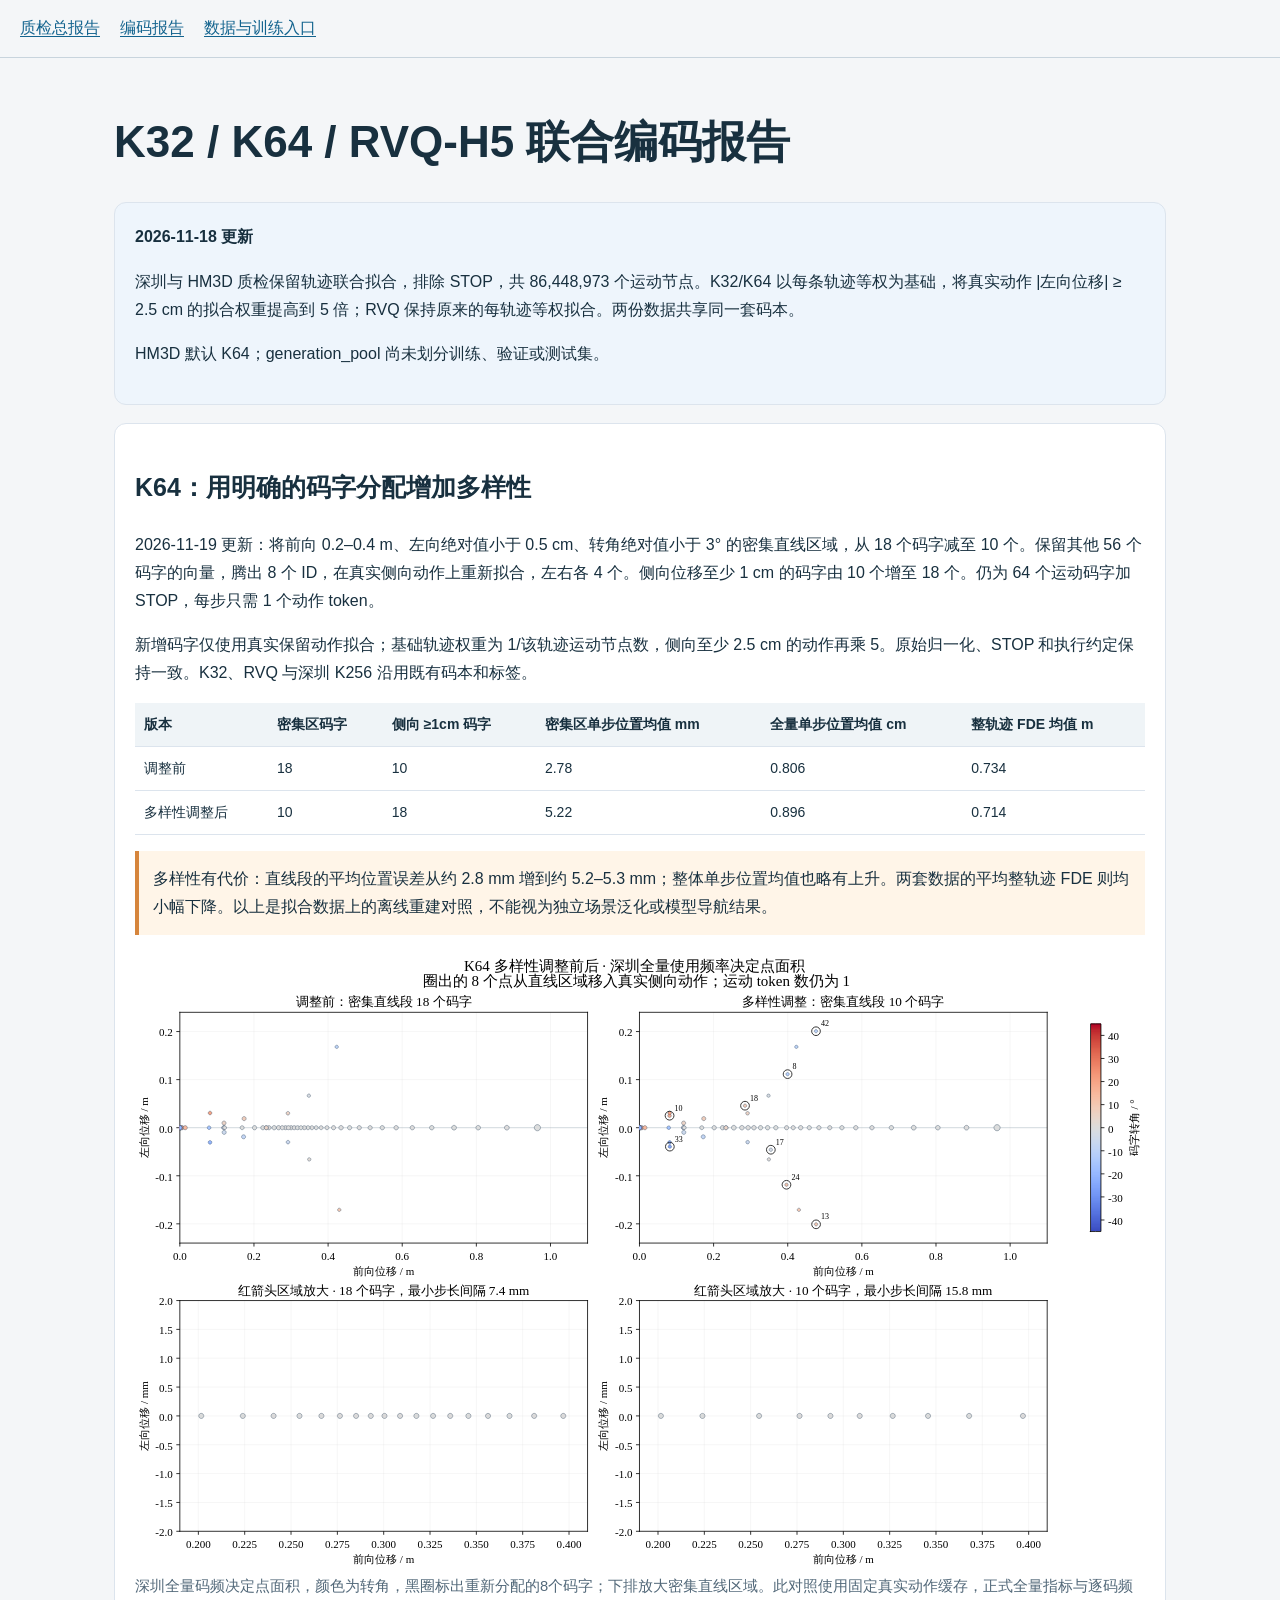
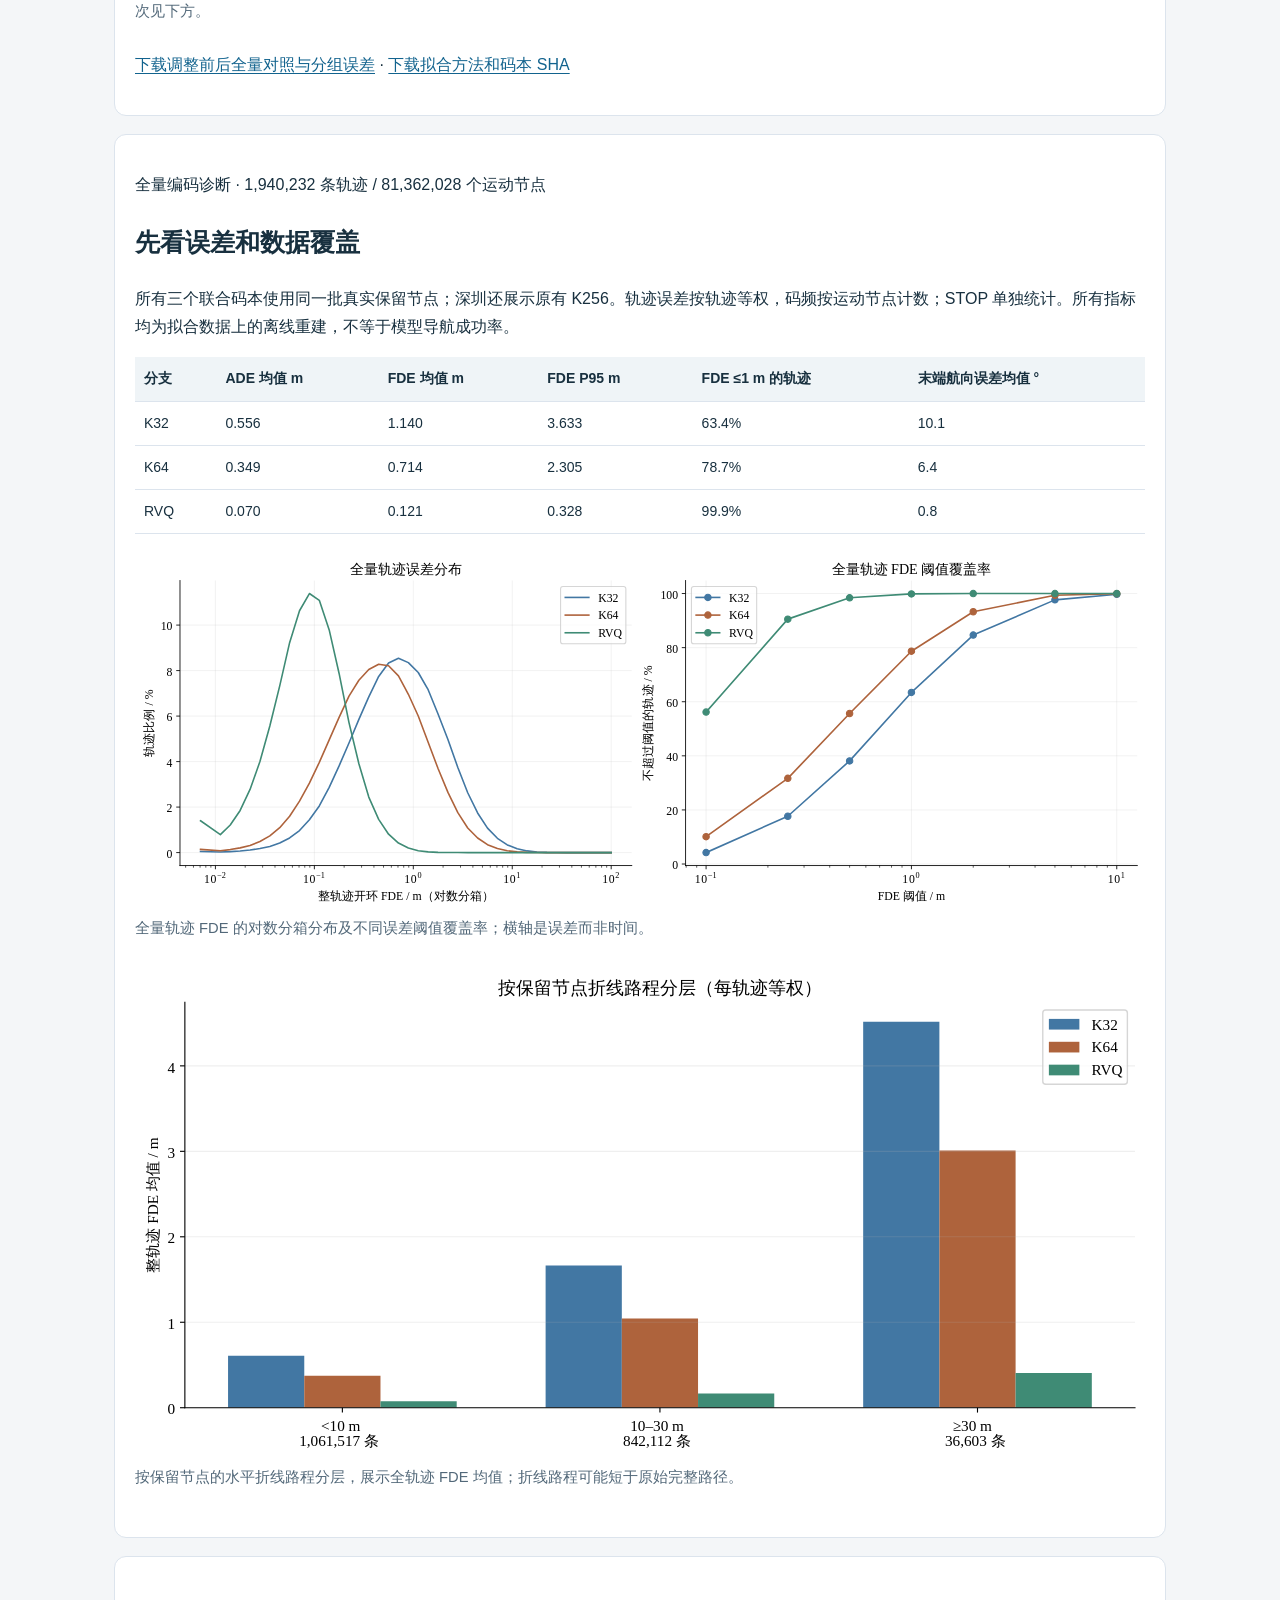
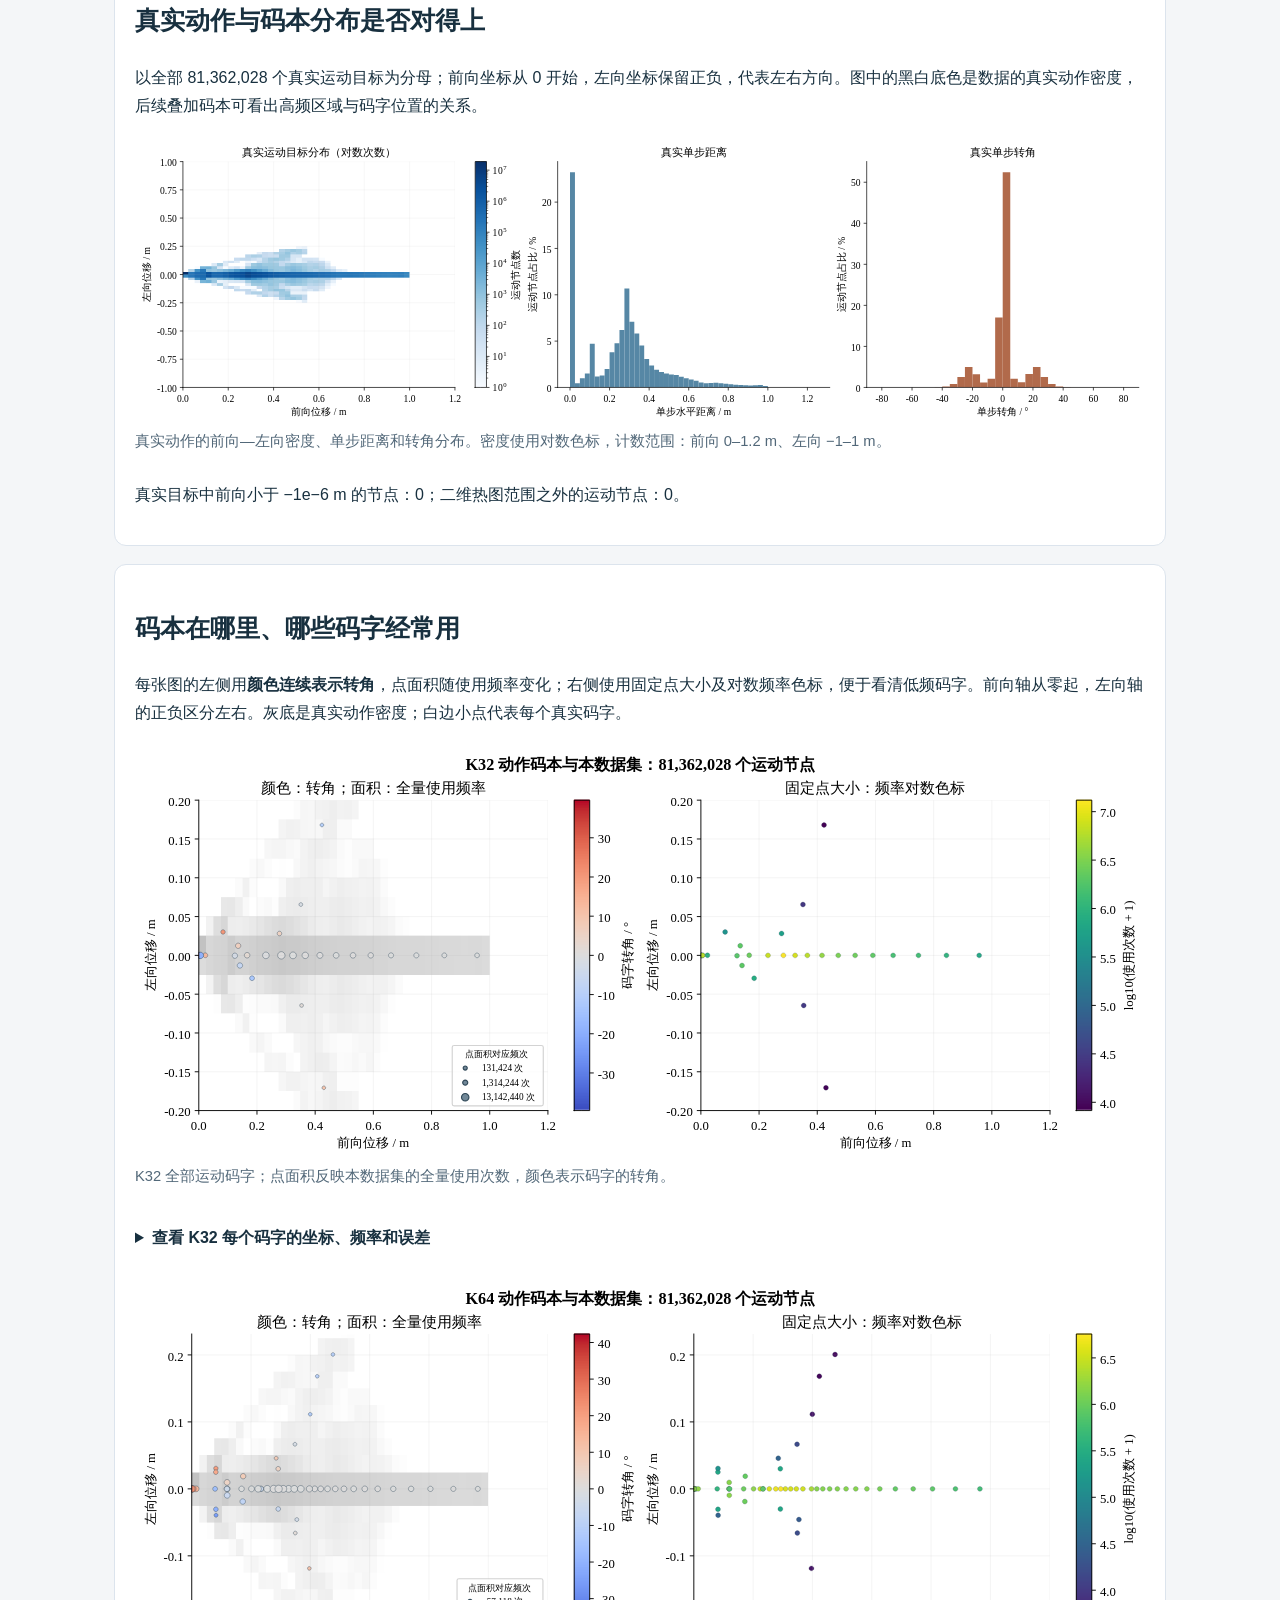
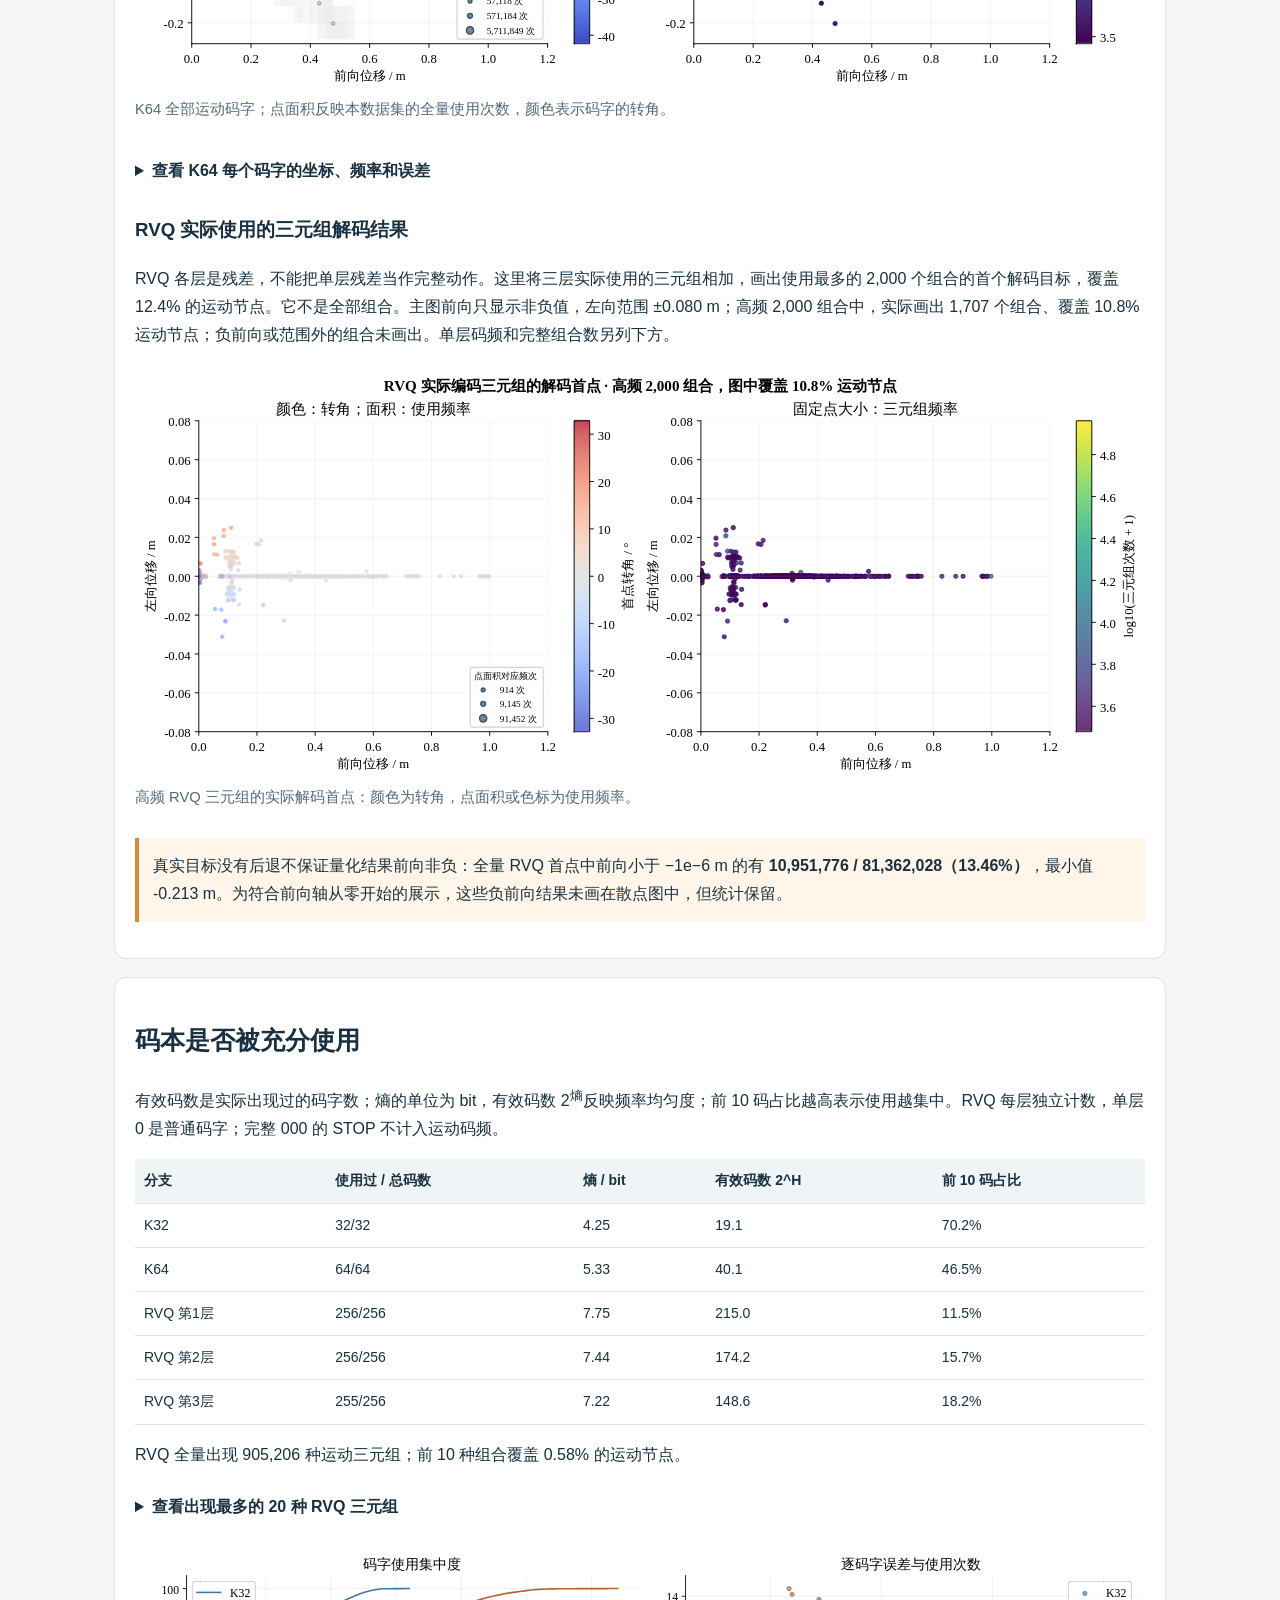
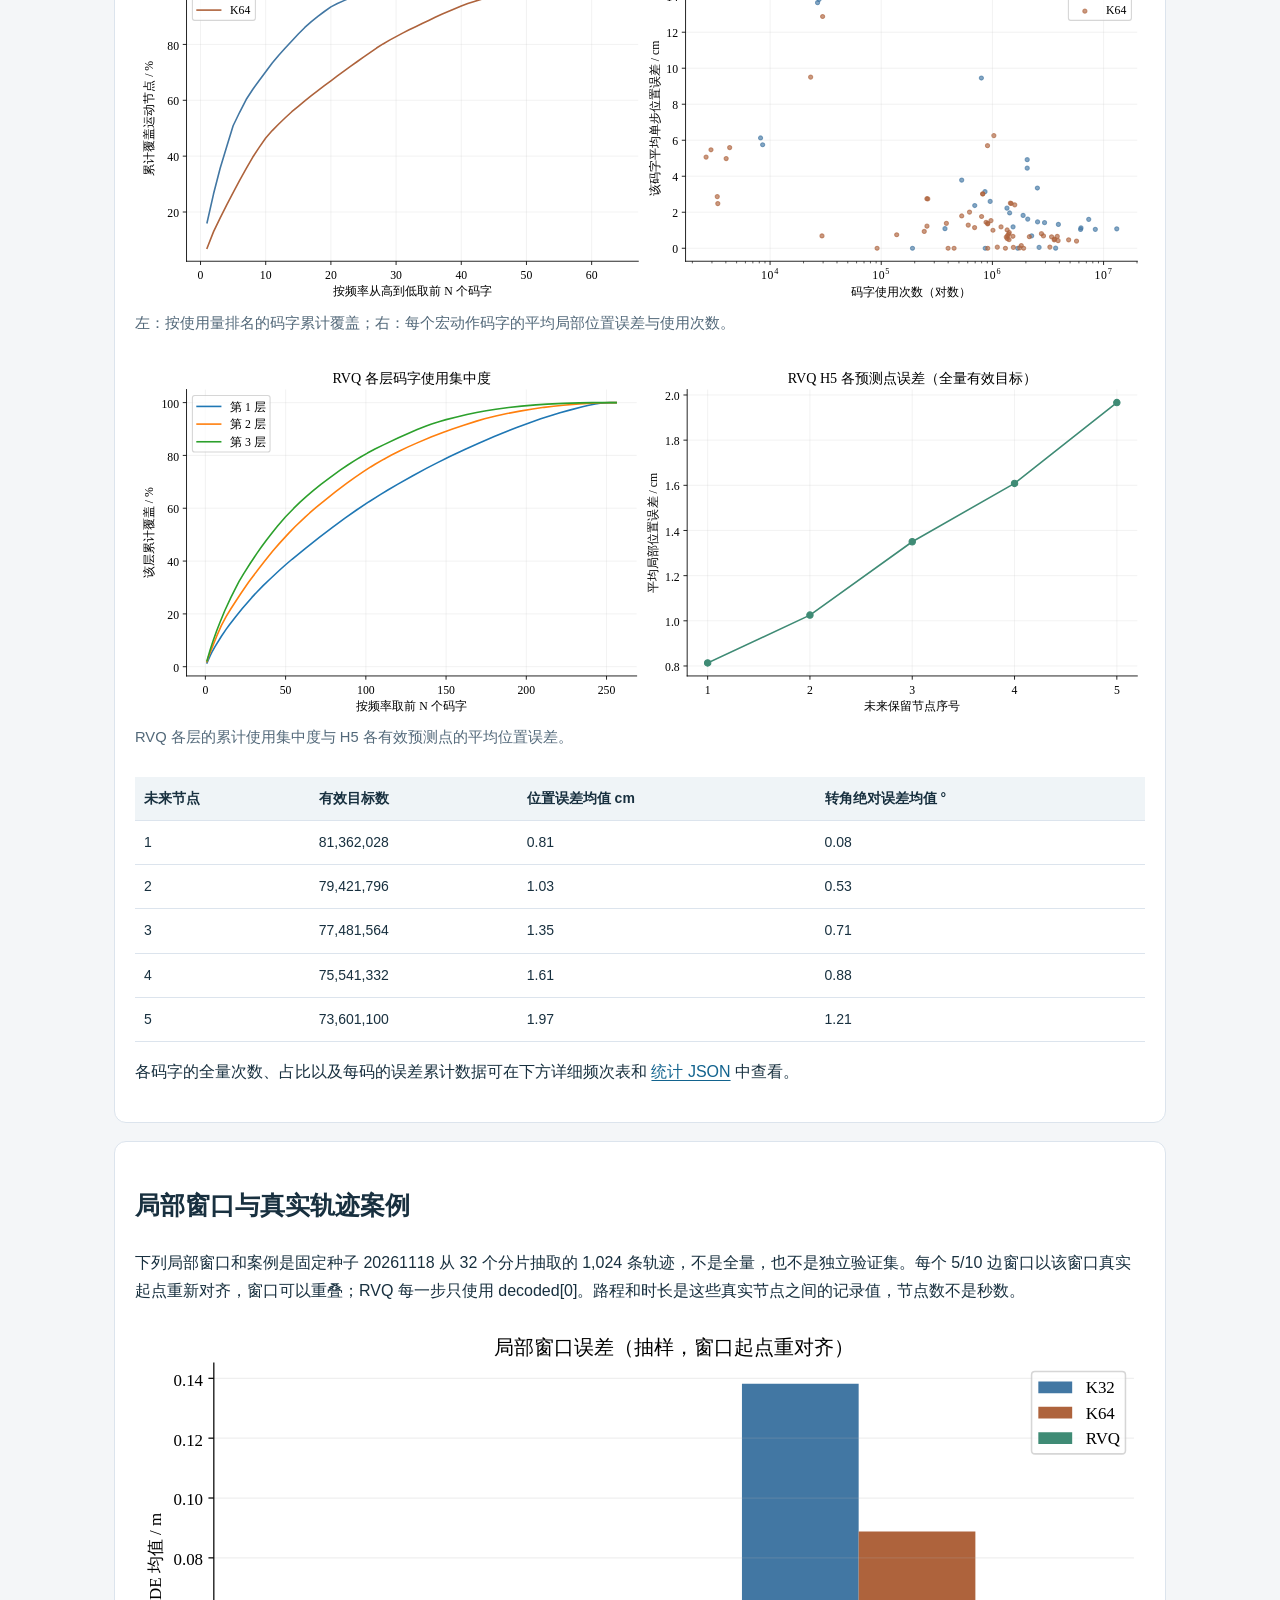
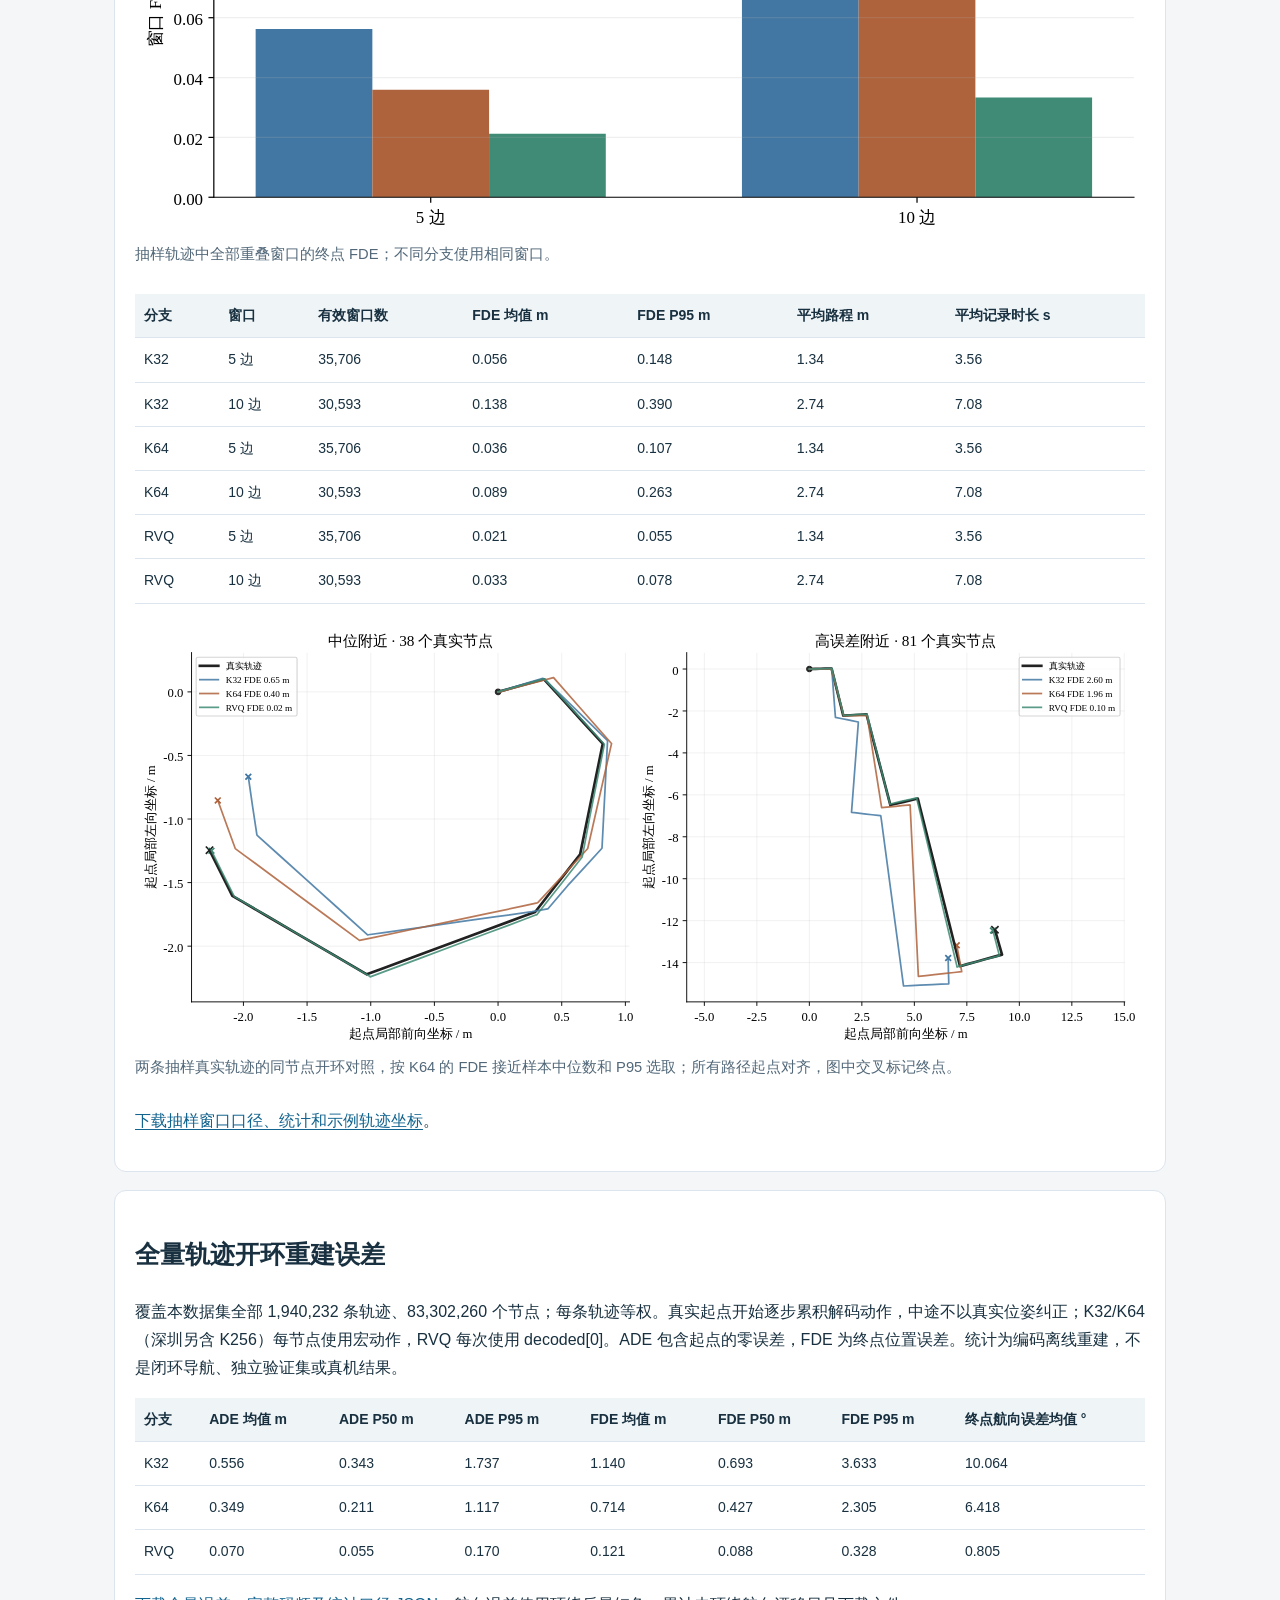
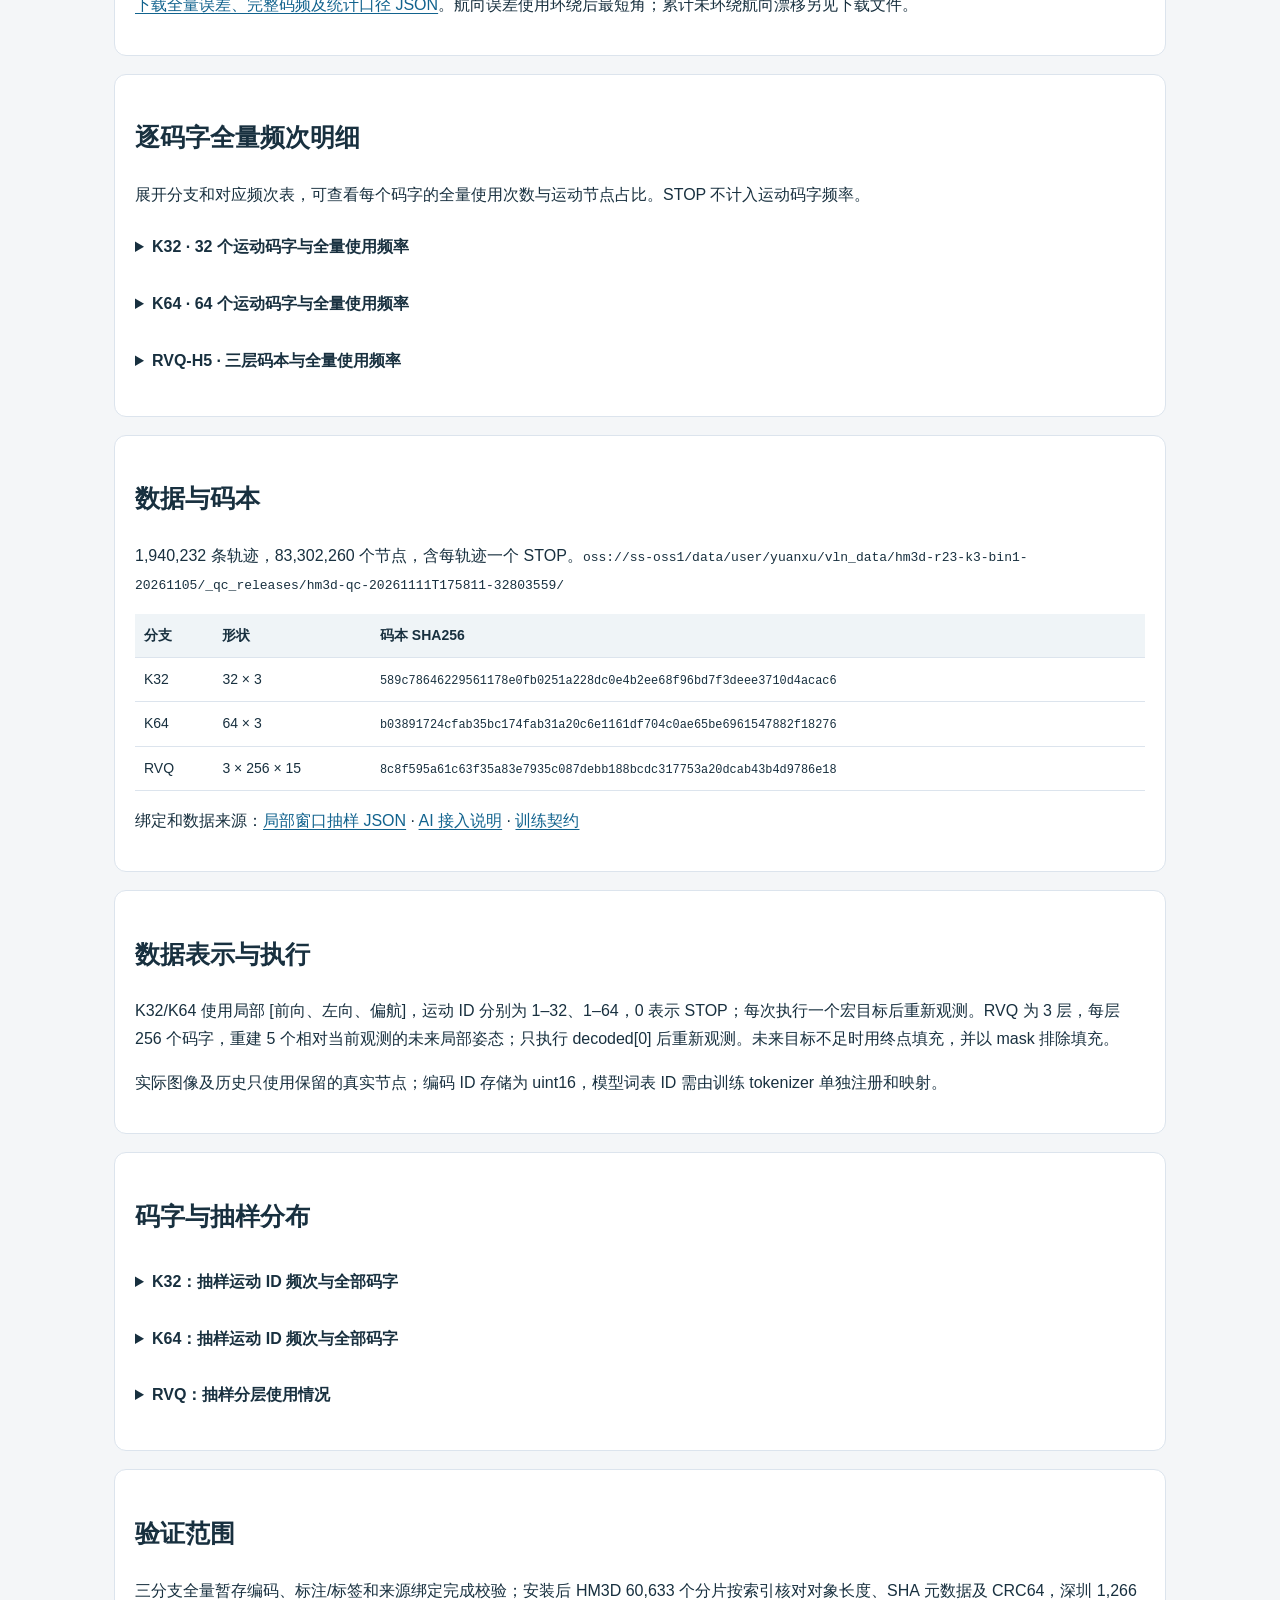
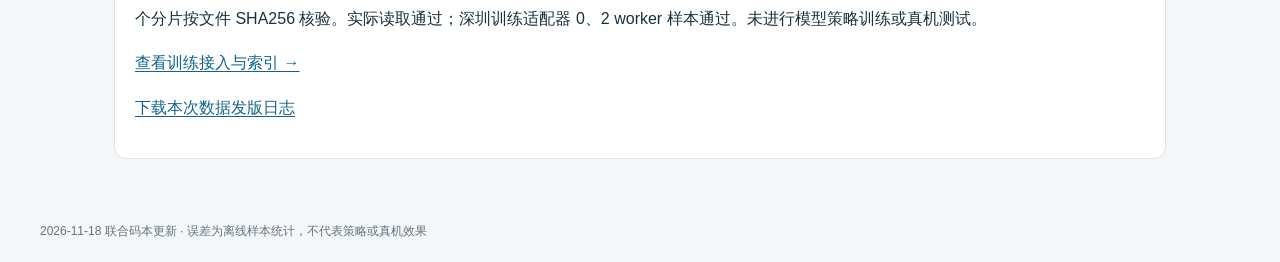
==== commit fc597b94: "Diversify K64 codebook coverage and update encoded reports" ====
--- a/tokenizer.html
+++ b/tokenizer.html
@@ -1,8 +1,9 @@
 <!DOCTYPE html>
 
 <html lang="zh-CN"><head><meta charset="utf-8"/><meta content="width=device-width,initial-scale=1" name="viewport"/><title>K32 / K64 / RVQ-H5 联合编码报告 · HM3D</title><link href="style.css" rel="stylesheet"/><style>body{margin:0}main{max-width:1100px;margin:auto;padding:24px}.panel{padding:20px;border:1px solid #dce4ed;border-radius:12px;margin:18px 0}.note{background:#eef5fc}.wrap{overflow-x:auto}table{width:100%;border-collapse:collapse}td,th{padding:9px;text-align:left;border-bottom:1px solid #dce4ed}code{overflow-wrap:anywhere}pre{white-space:pre-wrap;overflow-wrap:anywhere}.hash{font-family:monospace;font-size:.85em;overflow-wrap:anywhere}.bars{display:grid;grid-template-columns:repeat(auto-fit,minmax(230px,1fr));gap:8px}.bar{display:flex;gap:8px;align-items:center}.bar i{height:10px;background:#467fa6;display:inline-block}nav{padding:14px 20px;display:flex;gap:20px;flex-wrap:wrap}footer{padding:20px}details{margin:12px 0}a{color:#12638e}</style><style id="full-visual-style">.book-viz{display:flex;flex-wrap:wrap;gap:12px}.bookplot{display:block;width:min(100%,480px);height:auto}.frequency{display:block;width:100%;height:auto;min-height:130px}.book-dot:hover,.book-dot:focus{stroke:#111;stroke-width:2.5;fill-opacity:1}.bookplot text,.frequency text{font-size:13px;fill:#334e65}details{padding:8px 0}summary{cursor:pointer;font-weight:600}</style><style id="fit-visual-style">.insight-figure{margin:20px 0 28px}.insight-figure img{display:block;width:100%;height:auto}.insight-figure figcaption{font-size:.92rem;line-height:1.65;color:#526879;margin-top:6px}.notice{background:#fff5e8;padding:14px;border-left:4px solid #d6853c}.panel p{line-height:1.75}</style></head><body><nav><a href="index.html">质检总报告</a><a href="tokenizer.html">编码报告</a><a href="training.html">数据与训练入口</a></nav><main><h1>K32 / K64 / RVQ-H5 联合编码报告</h1><section class="panel note"><strong>2026-11-18 更新</strong><p>深圳与 HM3D 质检保留轨迹联合拟合，排除 STOP，共 86,448,973 个运动节点。K32/K64 以每条轨迹等权为基础，将真实动作 |左向位移| ≥ 2.5 cm 的拟合权重提高到 5 倍；RVQ 保持原来的每轨迹等权拟合。两份数据共享同一套码本。</p><p>HM3D 默认 K64；generation_pool 尚未划分训练、验证或测试集。</p></section>
-<section class="panel" id="fit-overview"><p class="eyebrow">全量编码诊断 · 1,940,232 条轨迹 / 81,362,028 个运动节点</p><h2>先看误差和数据覆盖</h2><p>所有三个联合码本使用同一批真实保留节点；深圳还展示原有 K256。轨迹误差按轨迹等权，码频按运动节点计数；STOP 单独统计。所有指标均为拟合数据上的离线重建，不等于模型导航成功率。</p><div class="wrap"><table><thead><tr><th>分支</th><th>ADE 均值 m</th><th>FDE 均值 m</th><th>FDE P95 m</th><th>FDE ≤1 m 的轨迹</th><th>末端航向误差均值 °</th></tr></thead><tbody><tr><td>K32</td><td>0.556</td><td>1.140</td><td>3.633</td><td>63.4%</td><td>10.1</td></tr><tr><td>K64</td><td>0.359</td><td>0.734</td><td>2.358</td><td>77.8%</td><td>6.6</td></tr><tr><td>RVQ</td><td>0.070</td><td>0.121</td><td>0.328</td><td>99.9%</td><td>0.8</td></tr></tbody></table></div><figure class="insight-figure"><img alt="全量轨迹 FDE 的对数分箱分布及不同误差阈值覆盖率；横轴是误差而非时间。" loading="lazy" src="assets/joint-fit/openloop-distribution.svg"/><figcaption>全量轨迹 FDE 的对数分箱分布及不同误差阈值覆盖率；横轴是误差而非时间。</figcaption></figure><figure class="insight-figure"><img alt="按保留节点的水平折线路程分层，展示全轨迹 FDE 均值；折线路程可能短于原始完整路径。" loading="lazy" src="assets/joint-fit/route-strata.svg"/><figcaption>按保留节点的水平折线路程分层，展示全轨迹 FDE 均值；折线路程可能短于原始完整路径。</figcaption></figure><p class="notice">K32/K64 本次调整增加侧向码字以改善侧向动作覆盖，并非所有动作都会改善。全量对照中，HM3D K32 非侧向节点的单步位置误差由 1.337 cm 升至 1.450 cm，深圳由 1.672 cm 升至 1.772 cm；这些是拟合数据上的离线统计。对侧向动作和整轨迹 FDE 的改善及口径见对照文件。</p><p><a href="downloads/K32_K64_REBALANCE_COMPARISON.json">下载调整前后全量对照</a></p></section>
+<section class="panel" id="k64-diversity"><h2>K64：用明确的码字分配增加多样性</h2><p>2026-11-19 更新：将前向 0.2–0.4 m、左向绝对值小于 0.5 cm、转角绝对值小于 3° 的密集直线区域，从 18 个码字减至 10 个。保留其他 56 个码字的向量，腾出 8 个 ID，在真实侧向动作上重新拟合，左右各 4 个。侧向位移至少 1 cm 的码字由 10 个增至 18 个。仍为 64 个运动码字加 STOP，每步只需 1 个动作 token。</p><p>新增码字仅使用真实保留动作拟合；基础轨迹权重为 1/该轨迹运动节点数，侧向至少 2.5 cm 的动作再乘 5。原始归一化、STOP 和执行约定保持一致。K32、RVQ 与深圳 K256 沿用既有码本和标签。</p><div class="wrap"><table><thead><tr><th>版本</th><th>密集区码字</th><th>侧向 ≥1cm 码字</th><th>密集区单步位置均值 mm</th><th>全量单步位置均值 cm</th><th>整轨迹 FDE 均值 m</th></tr></thead><tbody><tr><td>调整前</td><td>18</td><td>10</td><td>2.78</td><td>0.806</td><td>0.734</td></tr><tr><td>多样性调整后</td><td>10</td><td>18</td><td>5.22</td><td>0.896</td><td>0.714</td></tr></tbody></table></div><p class="notice">多样性有代价：直线段的平均位置误差从约 2.8 mm 增到约 5.2–5.3 mm；整体单步位置均值也略有上升。两套数据的平均整轨迹 FDE 则均小幅下降。以上是拟合数据上的离线重建对照，不能视为独立场景泛化或模型导航结果。</p><figure class="insight-figure"><img alt="K64 多样性调整前后，新增8个侧向码字及密集区放大" src="assets/joint-fit/k64-diversity-comparison.svg"/><figcaption>深圳全量码频决定点面积，颜色为转角，黑圈标出重新分配的8个码字；下排放大密集直线区域。此对照使用固定真实动作缓存，正式全量指标与逐码频次见下方。</figcaption></figure><p><a href="downloads/K64_DIVERSITY_COMPARISON.json">下载调整前后全量对照与分组误差</a> · <a href="downloads/K64_DIVERSITY_FIT.json">下载拟合方法和码本 SHA</a></p></section><section class="panel" id="fit-overview"><p class="eyebrow">全量编码诊断 · 1,940,232 条轨迹 / 81,362,028 个运动节点</p><h2>先看误差和数据覆盖</h2><p>所有三个联合码本使用同一批真实保留节点；深圳还展示原有 K256。轨迹误差按轨迹等权，码频按运动节点计数；STOP 单独统计。所有指标均为拟合数据上的离线重建，不等于模型导航成功率。</p><div class="wrap"><table><thead><tr><th>分支</th><th>ADE 均值 m</th><th>FDE 均值 m</th><th>FDE P95 m</th><th>FDE ≤1 m 的轨迹</th><th>末端航向误差均值 °</th></tr></thead><tbody><tr><td>K32</td><td>0.556</td><td>1.140</td><td>3.633</td><td>63.4%</td><td>10.1</td></tr><tr><td>K64</td><td>0.349</td><td>0.714</td><td>2.305</td><td>78.7%</td><td>6.4</td></tr><tr><td>RVQ</td><td>0.070</td><td>0.121</td><td>0.328</td><td>99.9%</td><td>0.8</td></tr></tbody></table></div><figure class="insight-figure"><img alt="全量轨迹 FDE 的对数分箱分布及不同误差阈值覆盖率；横轴是误差而非时间。" loading="lazy" src="assets/joint-fit/openloop-distribution.svg"/><figcaption>全量轨迹 FDE 的对数分箱分布及不同误差阈值覆盖率；横轴是误差而非时间。</figcaption></figure><figure class="insight-figure"><img alt="按保留节点的水平折线路程分层，展示全轨迹 FDE 均值；折线路程可能短于原始完整路径。" loading="lazy" src="assets/joint-fit/route-strata.svg"/><figcaption>按保留节点的水平折线路程分层，展示全轨迹 FDE 均值；折线路程可能短于原始完整路径。</figcaption></figure></section>
 <section class="panel" id="data-motion"><h2>真实动作与码本分布是否对得上</h2><p>以全部 81,362,028 个真实运动目标为分母；前向坐标从 0 开始，左向坐标保留正负，代表左右方向。图中的黑白底色是数据的真实动作密度，后续叠加码本可看出高频区域与码字位置的关系。</p><figure class="insight-figure"><img alt="真实动作的前向—左向密度、单步距离和转角分布。密度使用对数色标，计数范围：前向 0–1.2 m、左向 −1–1 m。" loading="lazy" src="assets/joint-fit/gt-distribution.svg"/><figcaption>真实动作的前向—左向密度、单步距离和转角分布。密度使用对数色标，计数范围：前向 0–1.2 m、左向 −1–1 m。</figcaption></figure><p>真实目标中前向小于 −1e−6 m 的节点：0；二维热图范围之外的运动节点：0。</p></section>
-<section class="panel" id="book-fit"><h2>码本在哪里、哪些码字经常用</h2><p>每张图的左侧用<strong>颜色连续表示转角</strong>，点面积随使用频率变化；右侧使用固定点大小及对数频率色标，便于看清低频码字。前向轴从零起，左向轴的正负区分左右。灰底是真实动作密度；白边小点代表每个真实码字。</p><figure class="insight-figure"><img alt="K32 全部运动码字；点面积反映本数据集的全量使用次数，颜色表示码字的转角。" loading="lazy" src="assets/joint-fit/k32-codebook.svg"/><figcaption>K32 全部运动码字；点面积反映本数据集的全量使用次数，颜色表示码字的转角。</figcaption></figure><details><summary>查看 K32 每个码字的坐标、频率和误差</summary><div class="wrap"><table><thead><tr><th>ID</th><th>前向 m</th><th>左向 m</th><th>转角 °</th><th>全量次数</th><th>占比</th><th>平均位置误差 cm</th></tr></thead><tbody><tr><td>1</td><td>0.2306</td><td>-0.0000</td><td>-0.41</td><td>7,353,074</td><td>9.037%</td><td>1.60</td></tr><tr><td>2</td><td>0.0000</td><td>-0.0000</td><td>-28.35</td><td>3,705,138</td><td>4.554%</td><td>0.00</td></tr><tr><td>3</td><td>0.1661</td><td>0.0002</td><td>2.40</td><td>2,538,949</td><td>3.121%</td><td>3.35</td></tr><tr><td>4</td><td>0.1414</td><td>-0.0130</td><td>-6.31</td><td>2,056,245</td><td>2.527%</td><td>4.92</td></tr><tr><td>5</td><td>0.2772</td><td>0.0282</td><td>5.73</td><td>529,368</td><td>0.651%</td><td>3.79</td></tr><tr><td>6</td><td>0.3534</td><td>-0.0646</td><td>1.40</td><td>27,575</td><td>0.034%</td><td>13.82</td></tr><tr><td>7</td><td>0.0000</td><td>-0.0000</td><td>39.60</td><td>191,040</td><td>0.235%</td><td>0.00</td></tr><tr><td>8</td><td>0.7478</td><td>0.0000</td><td>-0.00</td><td>1,352,122</td><td>1.662%</td><td>2.22</td></tr><tr><td>9</td><td>0.1353</td><td>0.0123</td><td>6.24</td><td>2,056,580</td><td>2.528%</td><td>4.45</td></tr><tr><td>10</td><td>0.3660</td><td>-0.0000</td><td>0.00</td><td>6,264,268</td><td>7.699%</td><td>1.13</td></tr><tr><td>11</td><td>0.3238</td><td>0.0000</td><td>-0.01</td><td>8,428,849</td><td>10.360%</td><td>1.05</td></tr><tr><td>12</td><td>0.1831</td><td>-0.0295</td><td>-12.97</td><td>795,827</td><td>0.978%</td><td>9.46</td></tr><tr><td>13</td><td>0.8440</td><td>0.0000</td><td>-0.00</td><td>955,164</td><td>1.174%</td><td>2.60</td></tr><tr><td>14</td><td>0.0061</td><td>0.0000</td><td>17.32</td><td>1,534,303</td><td>1.886%</td><td>1.19</td></tr><tr><td>15</td><td>0.0833</td><td>0.0302</td><td>20.32</td><td>374,442</td><td>0.460%</td><td>1.09</td></tr><tr><td>16</td><td>0.5302</td><td>-0.0000</td><td>0.00</td><td>2,548,330</td><td>3.132%</td><td>1.46</td></tr><tr><td>17</td><td>0.0000</td><td>0.0000</td><td>31.80</td><td>861,554</td><td>1.059%</td><td>0.00</td></tr><tr><td>18</td><td>0.0225</td><td>0.0001</td><td>13.51</td><td>857,788</td><td>1.054%</td><td>3.14</td></tr><tr><td>19</td><td>0.0035</td><td>0.0000</td><td>20.58</td><td>2,255,060</td><td>2.772%</td><td>0.69</td></tr><tr><td>20</td><td>0.1242</td><td>-0.0005</td><td>-2.33</td><td>1,889,338</td><td>2.322%</td><td>1.82</td></tr><tr><td>21</td><td>0.5910</td><td>-0.0000</td><td>0.00</td><td>2,078,791</td><td>2.555%</td><td>1.62</td></tr><tr><td>22</td><td>0.4298</td><td>-0.1707</td><td>10.13</td><td>8,574</td><td>0.011%</td><td>5.75</td></tr><tr><td>23</td><td>0.0000</td><td>0.0000</td><td>27.31</td><td>1,689,142</td><td>2.076%</td><td>0.00</td></tr><tr><td>24</td><td>0.0002</td><td>0.0000</td><td>23.60</td><td>2,629,847</td><td>3.232%</td><td>0.05</td></tr><tr><td>25</td><td>0.9565</td><td>-0.0000</td><td>-0.00</td><td>693,780</td><td>0.853%</td><td>2.37</td></tr><tr><td>26</td><td>0.4233</td><td>0.1680</td><td>-10.15</td><td>8,212</td><td>0.010%</td><td>6.13</td></tr><tr><td>27</td><td>0.4721</td><td>0.0000</td><td>-0.00</td><td>2,945,160</td><td>3.620%</td><td>1.42</td></tr><tr><td>28</td><td>0.4163</td><td>-0.0000</td><td>0.00</td><td>3,921,821</td><td>4.820%</td><td>1.32</td></tr><tr><td>29</td><td>0.2836</td><td>0.0000</td><td>0.05</td><td>13,142,440</td><td>16.153%</td><td>1.08</td></tr><tr><td>30</td><td>0.6608</td><td>0.0000</td><td>-0.00</td><td>1,429,154</td><td>1.757%</td><td>1.96</td></tr><tr><td>31</td><td>0.3508</td><td>0.0655</td><td>-1.46</td><td>26,743</td><td>0.033%</td><td>13.64</td></tr><tr><td>32</td><td>0.0055</td><td>-0.0000</td><td>-19.49</td><td>6,213,350</td><td>7.637%</td><td>1.04</td></tr></tbody></table></div></details><figure class="insight-figure"><img alt="K64 全部运动码字；点面积反映本数据集的全量使用次数，颜色表示码字的转角。" loading="lazy" src="assets/joint-fit/k64-codebook.svg"/><figcaption>K64 全部运动码字；点面积反映本数据集的全量使用次数，颜色表示码字的转角。</figcaption></figure><details><summary>查看 K64 每个码字的坐标、频率和误差</summary><div class="wrap"><table><thead><tr><th>ID</th><th>前向 m</th><th>左向 m</th><th>转角 °</th><th>全量次数</th><th>占比</th><th>平均位置误差 cm</th></tr></thead><tbody><tr><td>1</td><td>0.5462</td><td>0.0000</td><td>-0.00</td><td>1,417,949</td><td>1.743%</td><td>0.87</td></tr><tr><td>2</td><td>0.2240</td><td>-0.0000</td><td>-0.00</td><td>2,018,638</td><td>2.481%</td><td>0.48</td></tr><tr><td>3</td><td>0.3679</td><td>-0.0000</td><td>-0.00</td><td>1,672,928</td><td>2.056%</td><td>0.31</td></tr><tr><td>4</td><td>0.0814</td><td>-0.0305</td><td>-20.70</td><td>272,988</td><td>0.336%</td><td>0.95</td></tr><tr><td>5</td><td>0.2918</td><td>-0.0300</td><td>-5.64</td><td>272,382</td><td>0.335%</td><td>3.10</td></tr><tr><td>6</td><td>0.0000</td><td>-0.0000</td><td>-26.89</td><td>1,309,397</td><td>1.609%</td><td>0.00</td></tr><tr><td>7</td><td>0.3969</td><td>-0.0000</td><td>0.00</td><td>1,473,367</td><td>1.811%</td><td>0.42</td></tr><tr><td>8</td><td>0.3563</td><td>-0.0000</td><td>0.00</td><td>1,765,758</td><td>2.170%</td><td>0.28</td></tr><tr><td>9</td><td>0.0071</td><td>-0.0000</td><td>-13.19</td><td>606,162</td><td>0.745%</td><td>1.29</td></tr><tr><td>10</td><td>0.3812</td><td>0.0000</td><td>0.00</td><td>1,576,536</td><td>1.938%</td><td>0.37</td></tr><tr><td>11</td><td>0.8823</td><td>0.0000</td><td>0.00</td><td>622,609</td><td>0.765%</td><td>2.01</td></tr><tr><td>12</td><td>0.3457</td><td>0.0000</td><td>-0.00</td><td>1,787,353</td><td>2.197%</td><td>0.25</td></tr><tr><td>13</td><td>0.2851</td><td>0.0000</td><td>0.00</td><td>2,698,071</td><td>3.316%</td><td>0.21</td></tr><tr><td>14</td><td>0.0000</td><td>-0.0000</td><td>-42.31</td><td>91,771</td><td>0.113%</td><td>0.00</td></tr><tr><td>15</td><td>0.1720</td><td>-0.0189</td><td>-8.11</td><td>1,030,576</td><td>1.267%</td><td>6.26</td></tr><tr><td>16</td><td>0.8050</td><td>0.0000</td><td>-0.00</td><td>799,492</td><td>0.983%</td><td>1.76</td></tr><tr><td>17</td><td>0.2406</td><td>0.0000</td><td>0.00</td><td>1,927,565</td><td>2.369%</td><td>0.39</td></tr><tr><td>18</td><td>0.3359</td><td>0.0000</td><td>0.00</td><td>1,868,503</td><td>2.297%</td><td>0.24</td></tr><tr><td>19</td><td>0.1681</td><td>0.0000</td><td>-0.00</td><td>1,011,481</td><td>1.243%</td><td>1.00</td></tr><tr><td>20</td><td>0.0000</td><td>-0.0000</td><td>-30.04</td><td>907,504</td><td>1.115%</td><td>0.00</td></tr><tr><td>21</td><td>0.4349</td><td>-0.0000</td><td>0.00</td><td>1,361,712</td><td>1.674%</td><td>0.53</td></tr><tr><td>22</td><td>0.1196</td><td>-0.0097</td><td>-5.37</td><td>1,451,476</td><td>1.784%</td><td>2.51</td></tr><tr><td>23</td><td>0.3481</td><td>0.0666</td><td>-1.70</td><td>25,378</td><td>0.031%</td><td>13.84</td></tr><tr><td>24</td><td>0.3004</td><td>0.0000</td><td>0.00</td><td>2,518,533</td><td>3.095%</td><td>0.20</td></tr><tr><td>25</td><td>0.4301</td><td>-0.1709</td><td>10.13</td><td>8,539</td><td>0.010%</td><td>5.74</td></tr><tr><td>26</td><td>0.6797</td><td>0.0000</td><td>-0.00</td><td>876,627</td><td>1.077%</td><td>1.44</td></tr><tr><td>27</td><td>0.1185</td><td>0.0000</td><td>4.61</td><td>906,291</td><td>1.114%</td><td>1.36</td></tr><tr><td>28</td><td>0.4840</td><td>-0.0000</td><td>0.00</td><td>1,368,043</td><td>1.681%</td><td>0.70</td></tr><tr><td>29</td><td>0.0815</td><td>0.0306</td><td>20.74</td><td>263,450</td><td>0.324%</td><td>0.94</td></tr><tr><td>30</td><td>0.5134</td><td>-0.0000</td><td>0.00</td><td>1,402,209</td><td>1.723%</td><td>0.79</td></tr><tr><td>31</td><td>0.2333</td><td>0.0000</td><td>-5.12</td><td>818,845</td><td>1.006%</td><td>3.01</td></tr><tr><td>32</td><td>0.0003</td><td>-0.0000</td><td>-16.86</td><td>1,106,836</td><td>1.360%</td><td>0.06</td></tr><tr><td>33</td><td>0.2664</td><td>-0.0000</td><td>0.00</td><td>2,009,236</td><td>2.470%</td><td>0.27</td></tr><tr><td>34</td><td>0.0000</td><td>0.0000</td><td>36.55</td><td>452,109</td><td>0.556%</td><td>0.00</td></tr><tr><td>35</td><td>0.2016</td><td>0.0000</td><td>-0.00</td><td>1,529,426</td><td>1.880%</td><td>0.67</td></tr><tr><td>36</td><td>0.1189</td><td>-0.0000</td><td>-4.58</td><td>909,515</td><td>1.118%</td><td>1.38</td></tr><tr><td>37</td><td>0.3088</td><td>0.0000</td><td>0.00</td><td>1,983,133</td><td>2.437%</td><td>0.22</td></tr><tr><td>38</td><td>0.2546</td><td>0.0000</td><td>-0.00</td><td>1,924,695</td><td>2.366%</td><td>0.32</td></tr><tr><td>39</td><td>0.1734</td><td>0.0189</td><td>8.01</td><td>1,041,328</td><td>1.280%</td><td>6.18</td></tr><tr><td>40</td><td>0.9647</td><td>-0.0000</td><td>-0.00</td><td>529,510</td><td>0.651%</td><td>1.79</td></tr><tr><td>41</td><td>0.0003</td><td>0.0000</td><td>23.71</td><td>3,288,325</td><td>4.042%</td><td>0.06</td></tr><tr><td>42</td><td>0.3176</td><td>-0.0000</td><td>-0.00</td><td>1,778,933</td><td>2.186%</td><td>0.22</td></tr><tr><td>43</td><td>0.6272</td><td>-0.0000</td><td>0.00</td><td>1,195,959</td><td>1.470%</td><td>1.19</td></tr><tr><td>44</td><td>0.0000</td><td>0.0000</td><td>28.70</td><td>1,910,753</td><td>2.348%</td><td>0.00</td></tr><tr><td>45</td><td>0.3492</td><td>-0.0660</td><td>1.54</td><td>25,639</td><td>0.032%</td><td>13.85</td></tr><tr><td>46</td><td>0.0789</td><td>-0.0000</td><td>-16.72</td><td>385,499</td><td>0.474%</td><td>1.39</td></tr><tr><td>47</td><td>0.0041</td><td>0.0000</td><td>19.76</td><td>2,761,335</td><td>3.394%</td><td>0.81</td></tr><tr><td>48</td><td>0.0007</td><td>-0.0000</td><td>-22.02</td><td>1,818,345</td><td>2.235%</td><td>0.15</td></tr><tr><td>49</td><td>0.0147</td><td>0.0000</td><td>14.95</td><td>1,588,415</td><td>1.952%</td><td>2.41</td></tr><tr><td>50</td><td>0.0001</td><td>-0.0000</td><td>-24.14</td><td>1,759,270</td><td>2.162%</td><td>0.03</td></tr><tr><td>51</td><td>0.0000</td><td>0.0000</td><td>-34.62</td><td>399,447</td><td>0.491%</td><td>0.00</td></tr><tr><td>52</td><td>0.7398</td><td>0.0000</td><td>-0.00</td><td>970,857</td><td>1.193%</td><td>1.54</td></tr><tr><td>53</td><td>0.2916</td><td>0.0300</td><td>5.64</td><td>278,090</td><td>0.342%</td><td>3.09</td></tr><tr><td>54</td><td>0.4233</td><td>0.1681</td><td>-10.14</td><td>8,194</td><td>0.010%</td><td>6.12</td></tr><tr><td>55</td><td>0.3267</td><td>0.0000</td><td>-0.00</td><td>1,768,648</td><td>2.174%</td><td>0.23</td></tr><tr><td>56</td><td>0.2930</td><td>-0.0000</td><td>0.00</td><td>2,735,397</td><td>3.362%</td><td>0.19</td></tr><tr><td>57</td><td>0.2764</td><td>0.0000</td><td>0.00</td><td>2,439,018</td><td>2.998%</td><td>0.23</td></tr><tr><td>58</td><td>0.1192</td><td>0.0097</td><td>5.39</td><td>1,476,155</td><td>1.814%</td><td>2.49</td></tr><tr><td>59</td><td>0.0002</td><td>-0.0000</td><td>-19.68</td><td>1,543,990</td><td>1.898%</td><td>0.05</td></tr><tr><td>60</td><td>0.1209</td><td>-0.0000</td><td>0.00</td><td>691,778</td><td>0.850%</td><td>1.15</td></tr><tr><td>61</td><td>0.4581</td><td>0.0000</td><td>-0.00</td><td>1,333,467</td><td>1.639%</td><td>0.62</td></tr><tr><td>62</td><td>0.2333</td><td>-0.0000</td><td>5.13</td><td>817,626</td><td>1.005%</td><td>3.02</td></tr><tr><td>63</td><td>0.4147</td><td>-0.0000</td><td>0.00</td><td>1,411,874</td><td>1.735%</td><td>0.48</td></tr><tr><td>64</td><td>0.5836</td><td>-0.0000</td><td>0.00</td><td>1,357,093</td><td>1.668%</td><td>1.02</td></tr></tbody></table></div></details><h3>RVQ 实际使用的三元组解码结果</h3><p>RVQ 各层是残差，不能把单层残差当作完整动作。这里将三层实际使用的三元组相加，画出使用最多的 2,000 个组合的首个解码目标，覆盖 12.4% 的运动节点。它不是全部组合。主图前向只显示非负值，左向范围 ±0.080 m；高频 2,000 组合中，实际画出 1,707 个组合、覆盖 10.8% 运动节点；负前向或范围外的组合未画出。单层码频和完整组合数另列下方。</p><figure class="insight-figure"><img alt="高频 RVQ 三元组的实际解码首点：颜色为转角，点面积或色标为使用频率。" loading="lazy" src="assets/joint-fit/rvq-effective.svg"/><figcaption>高频 RVQ 三元组的实际解码首点：颜色为转角，点面积或色标为使用频率。</figcaption></figure><p class="notice">真实目标没有后退不保证量化结果前向非负：全量 RVQ 首点中前向小于 −1e−6 m 的有 <strong>10,951,776 / 81,362,028（13.46%）</strong>，最小值 -0.213 m。为符合前向轴从零开始的展示，这些负前向结果未画在散点图中，但统计保留。</p></section>
-<section class="panel" id="utilization"><h2>码本是否被充分使用</h2><p>有效码数是实际出现过的码字数；熵的单位为 bit，有效码数 2<sup>熵</sup>反映频率均匀度；前 10 码占比越高表示使用越集中。RVQ 每层独立计数，单层 0 是普通码字；完整 000 的 STOP 不计入运动码频。</p><div class="wrap"><table><thead><tr><th>分支</th><th>使用过 / 总码数</th><th>熵 / bit</th><th>有效码数 2^H</th><th>前 10 码占比</th></tr></thead><tbody><tr><td>K32</td><td>32/32</td><td>4.25</td><td>19.1</td><td>70.2%</td></tr><tr><td>K64</td><td>64/64</td><td>5.71</td><td>52.3</td><td>30.0%</td></tr><tr><td>RVQ 第1层</td><td>256/256</td><td>7.75</td><td>215.0</td><td>11.5%</td></tr><tr><td>RVQ 第2层</td><td>256/256</td><td>7.44</td><td>174.2</td><td>15.7%</td></tr><tr><td>RVQ 第3层</td><td>255/256</td><td>7.22</td><td>148.6</td><td>18.2%</td></tr></tbody></table></div><p>RVQ 全量出现 905,206 种运动三元组；前 10 种组合覆盖 0.58% 的运动节点。</p><details><summary>查看出现最多的 20 种 RVQ 三元组</summary><div class="wrap"><table><thead><tr><th>L0, L1, L2</th><th>出现次数</th><th>运动节点占比</th></tr></thead><tbody><tr><td>217, 248, 62</td><td>91,452</td><td>0.112%</td></tr><tr><td>217, 94, 125</td><td>68,117</td><td>0.084%</td></tr><tr><td>85, 142, 189</td><td>65,121</td><td>0.080%</td></tr><tr><td>75, 111, 125</td><td>63,056</td><td>0.078%</td></tr><tr><td>75, 71, 189</td><td>38,679</td><td>0.048%</td></tr><tr><td>217, 170, 189</td><td>31,338</td><td>0.039%</td></tr><tr><td>85, 94, 125</td><td>30,365</td><td>0.037%</td></tr><tr><td>217, 170, 254</td><td>28,143</td><td>0.035%</td></tr><tr><td>217, 94, 254</td><td>27,251</td><td>0.033%</td></tr><tr><td>217, 170, 7</td><td>25,969</td><td>0.032%</td></tr><tr><td>217, 94, 189</td><td>25,752</td><td>0.032%</td></tr><tr><td>217, 142, 189</td><td>24,616</td><td>0.030%</td></tr><tr><td>85, 94, 189</td><td>23,262</td><td>0.029%</td></tr><tr><td>75, 71, 125</td><td>21,562</td><td>0.027%</td></tr><tr><td>217, 248, 189</td><td>19,817</td><td>0.024%</td></tr><tr><td>217, 43, 72</td><td>18,820</td><td>0.023%</td></tr><tr><td>217, 94, 7</td><td>18,811</td><td>0.023%</td></tr><tr><td>85, 142, 125</td><td>18,078</td><td>0.022%</td></tr><tr><td>85, 142, 7</td><td>17,865</td><td>0.022%</td></tr><tr><td>163, 225, 65</td><td>17,632</td><td>0.022%</td></tr></tbody></table></div></details><figure class="insight-figure"><img alt="左：按使用量排名的码字累计覆盖；右：每个宏动作码字的平均局部位置误差与使用次数。" loading="lazy" src="assets/joint-fit/usage-and-error.svg"/><figcaption>左：按使用量排名的码字累计覆盖；右：每个宏动作码字的平均局部位置误差与使用次数。</figcaption></figure><figure class="insight-figure"><img alt="RVQ 各层的累计使用集中度与 H5 各有效预测点的平均位置误差。" loading="lazy" src="assets/joint-fit/rvq-horizons.svg"/><figcaption>RVQ 各层的累计使用集中度与 H5 各有效预测点的平均位置误差。</figcaption></figure><div class="wrap"><table><thead><tr><th>未来节点</th><th>有效目标数</th><th>位置误差均值 cm</th><th>转角绝对误差均值 °</th></tr></thead><tbody><tr><td>1</td><td>81,362,028</td><td>0.81</td><td>0.08</td></tr><tr><td>2</td><td>79,421,796</td><td>1.03</td><td>0.53</td></tr><tr><td>3</td><td>77,481,564</td><td>1.35</td><td>0.71</td></tr><tr><td>4</td><td>75,541,332</td><td>1.61</td><td>0.88</td></tr><tr><td>5</td><td>73,601,100</td><td>1.97</td><td>1.21</td></tr></tbody></table></div><p>各码字的全量次数、占比以及每码的误差累计数据可在下方详细频次表和 <a href="downloads/JOINT_FIT_ANALYSIS.json">统计 JSON</a> 中查看。</p></section>
-<section class="panel" id="window-evaluation"><h2>局部窗口与真实轨迹案例</h2><p>下列局部窗口和案例是固定种子 20261118 从 32 个分片抽取的 1,024 条轨迹，不是全量，也不是独立验证集。每个 5/10 边窗口以该窗口真实起点重新对齐，窗口可以重叠；RVQ 每一步只使用 decoded[0]。路程和时长是这些真实节点之间的记录值，节点数不是秒数。</p><figure class="insight-figure"><img alt="抽样轨迹中全部重叠窗口的终点 FDE；不同分支使用相同窗口。" loading="lazy" src="assets/joint-fit/sample-windows.svg"/><figcaption>抽样轨迹中全部重叠窗口的终点 FDE；不同分支使用相同窗口。</figcaption></figure><div class="wrap"><table><thead><tr><th>分支</th><th>窗口</th><th>有效窗口数</th><th>FDE 均值 m</th><th>FDE P95 m</th><th>平均路程 m</th><th>平均记录时长 s</th></tr></thead><tbody><tr><td>K32</td><td>5 边</td><td>35,706</td><td>0.056</td><td>0.148</td><td>1.34</td><td>3.56</td></tr><tr><td>K32</td><td>10 边</td><td>30,593</td><td>0.138</td><td>0.390</td><td>2.74</td><td>7.08</td></tr><tr><td>K64</td><td>5 边</td><td>35,706</td><td>0.035</td><td>0.112</td><td>1.34</td><td>3.56</td></tr><tr><td>K64</td><td>10 边</td><td>30,593</td><td>0.090</td><td>0.281</td><td>2.74</td><td>7.08</td></tr><tr><td>RVQ</td><td>5 边</td><td>35,706</td><td>0.021</td><td>0.055</td><td>1.34</td><td>3.56</td></tr><tr><td>RVQ</td><td>10 边</td><td>30,593</td><td>0.033</td><td>0.078</td><td>2.74</td><td>7.08</td></tr></tbody></table></div><figure class="insight-figure"><img alt="两条抽样真实轨迹的同节点开环对照，按 K64 的 FDE 接近样本中位数和 P95 选取；所有路径起点对齐，图中交叉标记终点。" loading="lazy" src="assets/joint-fit/examples.svg"/><figcaption>两条抽样真实轨迹的同节点开环对照，按 K64 的 FDE 接近样本中位数和 P95 选取；所有路径起点对齐，图中交叉标记终点。</figcaption></figure><p><a href="downloads/JOINT_WINDOW_SAMPLE.json">下载抽样窗口口径、统计和示例轨迹坐标</a>。</p></section><section class="panel"><h2>数据与码本</h2><p>1,940,232 条轨迹，83,302,260 个节点，含每轨迹一个 STOP。<code>oss://ss-oss1/data/user/yuanxu/vln_data/hm3d-r23-k3-bin1-20261105/_qc_releases/hm3d-qc-20261111T175811-32803559/</code></p><div class="wrap"><table><thead><tr><th>分支</th><th>形状</th><th>码本 SHA256</th></tr></thead><tbody><tr><td>K32</td><td>32 × 3</td><td><code class="hash">589c78646229561178e0fb0251a228dc0e4b2ee68f96bd7f3deee3710d4acac6</code></td></tr><tr><td>K64</td><td>64 × 3</td><td><code class="hash">a5ce5f61ccb23e5fba9d5d1191820f79e2a01b22fd4025d94c4e415e01cb5fa2</code></td></tr><tr><td>RVQ</td><td>3 × 256 × 15</td><td><code class="hash">8c8f595a61c63f35a83e7935c087debb188bcdc317753a20dcab43b4d9786e18</code></td></tr></tbody></table></div><p>绑定和数据来源：<a href="downloads/JOINT_WINDOW_SAMPLE.json">局部窗口抽样 JSON</a> · <a href="downloads/AI_ENTRY.md">AI 接入说明</a> · <a href="downloads/TRAINING_CONTRACT.json">训练契约</a></p></section><section class="panel"><h2>数据表示与执行</h2><p>K32/K64 使用局部 [前向、左向、偏航]，运动 ID 分别为 1–32、1–64，0 表示 STOP；每次执行一个宏目标后重新观测。RVQ 为 3 层，每层 256 个码字，重建 5 个相对当前观测的未来局部姿态；只执行 decoded[0] 后重新观测。未来目标不足时用终点填充，并以 mask 排除填充。</p><p>实际图像及历史只使用保留的真实节点；编码 ID 存储为 uint16，模型词表 ID 需由训练 tokenizer 单独注册和映射。</p></section><section class="panel" id="open-loop-full"><h2>全量轨迹开环重建误差</h2><p>覆盖本数据集全部 1,940,232 条轨迹、83,302,260 个节点；每条轨迹等权。真实起点开始逐步累积解码动作，中途不以真实位姿纠正；K32/K64（深圳另含 K256）每节点使用宏动作，RVQ 每次使用 decoded[0]。ADE 包含起点的零误差，FDE 为终点位置误差。统计为编码离线重建，不是闭环导航、独立验证集或真机结果。</p><div class="wrap"><table><thead><tr><th>分支</th><th>ADE 均值 m</th><th>ADE P50 m</th><th>ADE P95 m</th><th>FDE 均值 m</th><th>FDE P50 m</th><th>FDE P95 m</th><th>终点航向误差均值 °</th></tr></thead><tbody><tr><td>K32</td><td>0.556</td><td>0.343</td><td>1.737</td><td>1.140</td><td>0.693</td><td>3.633</td><td>10.064</td></tr><tr><td>K64</td><td>0.359</td><td>0.218</td><td>1.147</td><td>0.734</td><td>0.442</td><td>2.358</td><td>6.569</td></tr><tr><td>RVQ</td><td>0.070</td><td>0.055</td><td>0.170</td><td>0.121</td><td>0.088</td><td>0.328</td><td>0.805</td></tr></tbody></table></div><p><a href="downloads/JOINT_FULL_METRICS.json">下载全量误差、完整码频及统计口径 JSON</a>。航向误差使用环绕后最短角；累计未环绕航向漂移另见下载文件。</p></section><section class="panel" id="codebook-visual-full"><h2>逐码字全量频次明细</h2><p>展开分支和对应频次表，可查看每个码字的全量使用次数与运动节点占比。STOP 不计入运动码字频率。</p><details id="full-k32"><summary>K32 · 32 个运动码字与全量使用频率</summary><details><summary>查看逐码字全量频次表</summary><div class="wrap"><table><thead><tr><th>ID</th><th>次数</th><th>运动节点占比</th></tr></thead><tbody><tr><td>1</td><td>7,353,074</td><td>9.037%</td></tr><tr><td>2</td><td>3,705,138</td><td>4.554%</td></tr><tr><td>3</td><td>2,538,949</td><td>3.121%</td></tr><tr><td>4</td><td>2,056,245</td><td>2.527%</td></tr><tr><td>5</td><td>529,368</td><td>0.651%</td></tr><tr><td>6</td><td>27,575</td><td>0.034%</td></tr><tr><td>7</td><td>191,040</td><td>0.235%</td></tr><tr><td>8</td><td>1,352,122</td><td>1.662%</td></tr><tr><td>9</td><td>2,056,580</td><td>2.528%</td></tr><tr><td>10</td><td>6,264,268</td><td>7.699%</td></tr><tr><td>11</td><td>8,428,849</td><td>10.360%</td></tr><tr><td>12</td><td>795,827</td><td>0.978%</td></tr><tr><td>13</td><td>955,164</td><td>1.174%</td></tr><tr><td>14</td><td>1,534,303</td><td>1.886%</td></tr><tr><td>15</td><td>374,442</td><td>0.460%</td></tr><tr><td>16</td><td>2,548,330</td><td>3.132%</td></tr><tr><td>17</td><td>861,554</td><td>1.059%</td></tr><tr><td>18</td><td>857,788</td><td>1.054%</td></tr><tr><td>19</td><td>2,255,060</td><td>2.772%</td></tr><tr><td>20</td><td>1,889,338</td><td>2.322%</td></tr><tr><td>21</td><td>2,078,791</td><td>2.555%</td></tr><tr><td>22</td><td>8,574</td><td>0.011%</td></tr><tr><td>23</td><td>1,689,142</td><td>2.076%</td></tr><tr><td>24</td><td>2,629,847</td><td>3.232%</td></tr><tr><td>25</td><td>693,780</td><td>0.853%</td></tr><tr><td>26</td><td>8,212</td><td>0.010%</td></tr><tr><td>27</td><td>2,945,160</td><td>3.620%</td></tr><tr><td>28</td><td>3,921,821</td><td>4.820%</td></tr><tr><td>29</td><td>13,142,440</td><td>16.153%</td></tr><tr><td>30</td><td>1,429,154</td><td>1.757%</td></tr><tr><td>31</td><td>26,743</td><td>0.033%</td></tr><tr><td>32</td><td>6,213,350</td><td>7.637%</td></tr></tbody></table></div></details></details><details id="full-k64"><summary>K64 · 64 个运动码字与全量使用频率</summary><details><summary>查看逐码字全量频次表</summary><div class="wrap"><table><thead><tr><th>ID</th><th>次数</th><th>运动节点占比</th></tr></thead><tbody><tr><td>1</td><td>1,417,949</td><td>1.743%</td></tr><tr><td>2</td><td>2,018,638</td><td>2.481%</td></tr><tr><td>3</td><td>1,672,928</td><td>2.056%</td></tr><tr><td>4</td><td>272,988</td><td>0.336%</td></tr><tr><td>5</td><td>272,382</td><td>0.335%</td></tr><tr><td>6</td><td>1,309,397</td><td>1.609%</td></tr><tr><td>7</td><td>1,473,367</td><td>1.811%</td></tr><tr><td>8</td><td>1,765,758</td><td>2.170%</td></tr><tr><td>9</td><td>606,162</td><td>0.745%</td></tr><tr><td>10</td><td>1,576,536</td><td>1.938%</td></tr><tr><td>11</td><td>622,609</td><td>0.765%</td></tr><tr><td>12</td><td>1,787,353</td><td>2.197%</td></tr><tr><td>13</td><td>2,698,071</td><td>3.316%</td></tr><tr><td>14</td><td>91,771</td><td>0.113%</td></tr><tr><td>15</td><td>1,030,576</td><td>1.267%</td></tr><tr><td>16</td><td>799,492</td><td>0.983%</td></tr><tr><td>17</td><td>1,927,565</td><td>2.369%</td></tr><tr><td>18</td><td>1,868,503</td><td>2.297%</td></tr><tr><td>19</td><td>1,011,481</td><td>1.243%</td></tr><tr><td>20</td><td>907,504</td><td>1.115%</td></tr><tr><td>21</td><td>1,361,712</td><td>1.674%</td></tr><tr><td>22</td><td>1,451,476</td><td>1.784%</td></tr><tr><td>23</td><td>25,378</td><td>0.031%</td></tr><tr><td>24</td><td>2,518,533</td><td>3.095%</td></tr><tr><td>25</td><td>8,539</td><td>0.010%</td></tr><tr><td>26</td><td>876,627</td><td>1.077%</td></tr><tr><td>27</td><td>906,291</td><td>1.114%</td></tr><tr><td>28</td><td>1,368,043</td><td>1.681%</td></tr><tr><td>29</td><td>263,450</td><td>0.324%</td></tr><tr><td>30</td><td>1,402,209</td><td>1.723%</td></tr><tr><td>31</td><td>818,845</td><td>1.006%</td></tr><tr><td>32</td><td>1,106,836</td><td>1.360%</td></tr><tr><td>33</td><td>2,009,236</td><td>2.470%</td></tr><tr><td>34</td><td>452,109</td><td>0.556%</td></tr><tr><td>35</td><td>1,529,426</td><td>1.880%</td></tr><tr><td>36</td><td>909,515</td><td>1.118%</td></tr><tr><td>37</td><td>1,983,133</td><td>2.437%</td></tr><tr><td>38</td><td>1,924,695</td><td>2.366%</td></tr><tr><td>39</td><td>1,041,328</td><td>1.280%</td></tr><tr><td>40</td><td>529,510</td><td>0.651%</td></tr><tr><td>41</td><td>3,288,325</td><td>4.042%</td></tr><tr><td>42</td><td>1,778,933</td><td>2.186%</td></tr><tr><td>43</td><td>1,195,959</td><td>1.470%</td></tr><tr><td>44</td><td>1,910,753</td><td>2.348%</td></tr><tr><td>45</td><td>25,639</td><td>0.032%</td></tr><tr><td>46</td><td>385,499</td><td>0.474%</td></tr><tr><td>47</td><td>2,761,335</td><td>3.394%</td></tr><tr><td>48</td><td>1,818,345</td><td>2.235%</td></tr><tr><td>49</td><td>1,588,415</td><td>1.952%</td></tr><tr><td>50</td><td>1,759,270</td><td>2.162%</td></tr><tr><td>51</td><td>399,447</td><td>0.491%</td></tr><tr><td>52</td><td>970,857</td><td>1.193%</td></tr><tr><td>53</td><td>278,090</td><td>0.342%</td></tr><tr><td>54</td><td>8,194</td><td>0.010%</td></tr><tr><td>55</td><td>1,768,648</td><td>2.174%</td></tr><tr><td>56</td><td>2,735,397</td><td>3.362%</td></tr><tr><td>57</td><td>2,439,018</td><td>2.998%</td></tr><tr><td>58</td><td>1,476,155</td><td>1.814%</td></tr><tr><td>59</td><td>1,543,990</td><td>1.898%</td></tr><tr><td>60</td><td>691,778</td><td>0.850%</td></tr><tr><td>61</td><td>1,333,467</td><td>1.639%</td></tr><tr><td>62</td><td>817,626</td><td>1.005%</td></tr><tr><td>63</td><td>1,411,874</td><td>1.735%</td></tr><tr><td>64</td><td>1,357,093</td><td>1.668%</td></tr></tbody></table></div></details></details><details id="full-rvq"><summary>RVQ-H5 · 三层码本与全量使用频率</summary><h4>第 1 层：81,362,028 个运动码字</h4><details><summary>查看逐码字全量频次表</summary><div class="wrap"><table><thead><tr><th>ID</th><th>次数</th><th>运动节点占比</th></tr></thead><tbody><tr><td>0</td><td>248,419</td><td>0.305%</td></tr><tr><td>1</td><td>68,573</td><td>0.084%</td></tr><tr><td>2</td><td>387,193</td><td>0.476%</td></tr><tr><td>3</td><td>52,734</td><td>0.065%</td></tr><tr><td>4</td><td>26,810</td><td>0.033%</td></tr><tr><td>5</td><td>409,132</td><td>0.503%</td></tr><tr><td>6</td><td>338,881</td><td>0.417%</td></tr><tr><td>7</td><td>456,436</td><td>0.561%</td></tr><tr><td>8</td><td>131,000</td><td>0.161%</td></tr><tr><td>9</td><td>610,631</td><td>0.751%</td></tr><tr><td>10</td><td>618,740</td><td>0.760%</td></tr><tr><td>11</td><td>393,252</td><td>0.483%</td></tr><tr><td>12</td><td>403,311</td><td>0.496%</td></tr><tr><td>13</td><td>74,675</td><td>0.092%</td></tr><tr><td>14</td><td>254,578</td><td>0.313%</td></tr><tr><td>15</td><td>572,016</td><td>0.703%</td></tr><tr><td>16</td><td>240,992</td><td>0.296%</td></tr><tr><td>17</td><td>1,166,780</td><td>1.434%</td></tr><tr><td>18</td><td>376,071</td><td>0.462%</td></tr><tr><td>19</td><td>103,410</td><td>0.127%</td></tr><tr><td>20</td><td>323,870</td><td>0.398%</td></tr><tr><td>21</td><td>379,540</td><td>0.466%</td></tr><tr><td>22</td><td>147,218</td><td>0.181%</td></tr><tr><td>23</td><td>232,276</td><td>0.285%</td></tr><tr><td>24</td><td>127,884</td><td>0.157%</td></tr><tr><td>25</td><td>116,913</td><td>0.144%</td></tr><tr><td>26</td><td>367,533</td><td>0.452%</td></tr><tr><td>27</td><td>189,246</td><td>0.233%</td></tr><tr><td>28</td><td>426,154</td><td>0.524%</td></tr><tr><td>29</td><td>393,968</td><td>0.484%</td></tr><tr><td>30</td><td>568,364</td><td>0.699%</td></tr><tr><td>31</td><td>193,333</td><td>0.238%</td></tr><tr><td>32</td><td>166,189</td><td>0.204%</td></tr><tr><td>33</td><td>236,876</td><td>0.291%</td></tr><tr><td>34</td><td>435,426</td><td>0.535%</td></tr><tr><td>35</td><td>498,761</td><td>0.613%</td></tr><tr><td>36</td><td>216,808</td><td>0.266%</td></tr><tr><td>37</td><td>467,250</td><td>0.574%</td></tr><tr><td>38</td><td>321,488</td><td>0.395%</td></tr><tr><td>39</td><td>282,813</td><td>0.348%</td></tr><tr><td>40</td><td>342,915</td><td>0.421%</td></tr><tr><td>41</td><td>12,474</td><td>0.015%</td></tr><tr><td>42</td><td>187,597</td><td>0.231%</td></tr><tr><td>43</td><td>267,187</td><td>0.328%</td></tr><tr><td>44</td><td>325,012</td><td>0.399%</td></tr><tr><td>45</td><td>360,414</td><td>0.443%</td></tr><tr><td>46</td><td>196,898</td><td>0.242%</td></tr><tr><td>47</td><td>235,769</td><td>0.290%</td></tr><tr><td>48</td><td>179,947</td><td>0.221%</td></tr><tr><td>49</td><td>407,550</td><td>0.501%</td></tr><tr><td>50</td><td>253,798</td><td>0.312%</td></tr><tr><td>51</td><td>221,703</td><td>0.272%</td></tr><tr><td>52</td><td>294,367</td><td>0.362%</td></tr><tr><td>53</td><td>394,084</td><td>0.484%</td></tr><tr><td>54</td><td>154,265</td><td>0.190%</td></tr><tr><td>55</td><td>332,422</td><td>0.409%</td></tr><tr><td>56</td><td>319,632</td><td>0.393%</td></tr><tr><td>57</td><td>343,641</td><td>0.422%</td></tr><tr><td>58</td><td>284,021</td><td>0.349%</td></tr><tr><td>59</td><td>1,011,234</td><td>1.243%</td></tr><tr><td>60</td><td>95,837</td><td>0.118%</td></tr><tr><td>61</td><td>292,814</td><td>0.360%</td></tr><tr><td>62</td><td>506,609</td><td>0.623%</td></tr><tr><td>63</td><td>478,732</td><td>0.588%</td></tr><tr><td>64</td><td>259,123</td><td>0.318%</td></tr><tr><td>65</td><td>395,251</td><td>0.486%</td></tr><tr><td>66</td><td>286,460</td><td>0.352%</td></tr><tr><td>67</td><td>377,622</td><td>0.464%</td></tr><tr><td>68</td><td>363,585</td><td>0.447%</td></tr><tr><td>69</td><td>265,036</td><td>0.326%</td></tr><tr><td>70</td><td>359,863</td><td>0.442%</td></tr><tr><td>71</td><td>279,745</td><td>0.344%</td></tr><tr><td>72</td><td>134,844</td><td>0.166%</td></tr><tr><td>73</td><td>370,499</td><td>0.455%</td></tr><tr><td>74</td><td>264,774</td><td>0.325%</td></tr><tr><td>75</td><td>850,818</td><td>1.046%</td></tr><tr><td>76</td><td>307,132</td><td>0.377%</td></tr><tr><td>77</td><td>503,006</td><td>0.618%</td></tr><tr><td>78</td><td>195,449</td><td>0.240%</td></tr><tr><td>79</td><td>281,624</td><td>0.346%</td></tr><tr><td>80</td><td>710,041</td><td>0.873%</td></tr><tr><td>81</td><td>220,138</td><td>0.271%</td></tr><tr><td>82</td><td>43,938</td><td>0.054%</td></tr><tr><td>83</td><td>164,650</td><td>0.202%</td></tr><tr><td>84</td><td>458,159</td><td>0.563%</td></tr><tr><td>85</td><td>1,123,861</td><td>1.381%</td></tr><tr><td>86</td><td>270,149</td><td>0.332%</td></tr><tr><td>87</td><td>240,092</td><td>0.295%</td></tr><tr><td>88</td><td>126,187</td><td>0.155%</td></tr><tr><td>89</td><td>650,289</td><td>0.799%</td></tr><tr><td>90</td><td>173,487</td><td>0.213%</td></tr><tr><td>91</td><td>184,086</td><td>0.226%</td></tr><tr><td>92</td><td>218,727</td><td>0.269%</td></tr><tr><td>93</td><td>234,459</td><td>0.288%</td></tr><tr><td>94</td><td>293,248</td><td>0.360%</td></tr><tr><td>95</td><td>335,092</td><td>0.412%</td></tr><tr><td>96</td><td>188,109</td><td>0.231%</td></tr><tr><td>97</td><td>694,222</td><td>0.853%</td></tr><tr><td>98</td><td>382,925</td><td>0.471%</td></tr><tr><td>99</td><td>151,873</td><td>0.187%</td></tr><tr><td>100</td><td>141,722</td><td>0.174%</td></tr><tr><td>101</td><td>92,718</td><td>0.114%</td></tr><tr><td>102</td><td>229,176</td><td>0.282%</td></tr><tr><td>103</td><td>191,764</td><td>0.236%</td></tr><tr><td>104</td><td>166,488</td><td>0.205%</td></tr><tr><td>105</td><td>185,862</td><td>0.228%</td></tr><tr><td>106</td><td>186,815</td><td>0.230%</td></tr><tr><td>107</td><td>122,395</td><td>0.150%</td></tr><tr><td>108</td><td>730,650</td><td>0.898%</td></tr><tr><td>109</td><td>262,462</td><td>0.323%</td></tr><tr><td>110</td><td>366,238</td><td>0.450%</td></tr><tr><td>111</td><td>916,268</td><td>1.126%</td></tr><tr><td>112</td><td>232,207</td><td>0.285%</td></tr><tr><td>113</td><td>381,087</td><td>0.468%</td></tr><tr><td>114</td><td>240,148</td><td>0.295%</td></tr><tr><td>115</td><td>132,543</td><td>0.163%</td></tr><tr><td>116</td><td>182,785</td><td>0.225%</td></tr><tr><td>117</td><td>130,708</td><td>0.161%</td></tr><tr><td>118</td><td>2,742</td><td>0.003%</td></tr><tr><td>119</td><td>274,311</td><td>0.337%</td></tr><tr><td>120</td><td>656,318</td><td>0.807%</td></tr><tr><td>121</td><td>219,511</td><td>0.270%</td></tr><tr><td>122</td><td>8,577</td><td>0.011%</td></tr><tr><td>123</td><td>352,011</td><td>0.433%</td></tr><tr><td>124</td><td>316,918</td><td>0.390%</td></tr><tr><td>125</td><td>114,444</td><td>0.141%</td></tr><tr><td>126</td><td>782,717</td><td>0.962%</td></tr><tr><td>127</td><td>820,298</td><td>1.008%</td></tr><tr><td>128</td><td>251,004</td><td>0.309%</td></tr><tr><td>129</td><td>244,968</td><td>0.301%</td></tr><tr><td>130</td><td>135,765</td><td>0.167%</td></tr><tr><td>131</td><td>251,291</td><td>0.309%</td></tr><tr><td>132</td><td>5,865</td><td>0.007%</td></tr><tr><td>133</td><td>626,909</td><td>0.771%</td></tr><tr><td>134</td><td>210,563</td><td>0.259%</td></tr><tr><td>135</td><td>124,881</td><td>0.153%</td></tr><tr><td>136</td><td>221,990</td><td>0.273%</td></tr><tr><td>137</td><td>534,400</td><td>0.657%</td></tr><tr><td>138</td><td>264,328</td><td>0.325%</td></tr><tr><td>139</td><td>359,395</td><td>0.442%</td></tr><tr><td>140</td><td>452,082</td><td>0.556%</td></tr><tr><td>141</td><td>312,431</td><td>0.384%</td></tr><tr><td>142</td><td>185,766</td><td>0.228%</td></tr><tr><td>143</td><td>309,255</td><td>0.380%</td></tr><tr><td>144</td><td>403,523</td><td>0.496%</td></tr><tr><td>145</td><td>431,996</td><td>0.531%</td></tr><tr><td>146</td><td>296,424</td><td>0.364%</td></tr><tr><td>147</td><td>221,380</td><td>0.272%</td></tr><tr><td>148</td><td>191,949</td><td>0.236%</td></tr><tr><td>149</td><td>225,845</td><td>0.278%</td></tr><tr><td>150</td><td>255,036</td><td>0.313%</td></tr><tr><td>151</td><td>387,937</td><td>0.477%</td></tr><tr><td>152</td><td>271,249</td><td>0.333%</td></tr><tr><td>153</td><td>39,597</td><td>0.049%</td></tr><tr><td>154</td><td>455,906</td><td>0.560%</td></tr><tr><td>155</td><td>408,806</td><td>0.502%</td></tr><tr><td>156</td><td>271,473</td><td>0.334%</td></tr><tr><td>157</td><td>575,544</td><td>0.707%</td></tr><tr><td>158</td><td>467,102</td><td>0.574%</td></tr><tr><td>159</td><td>395,997</td><td>0.487%</td></tr><tr><td>160</td><td>209,791</td><td>0.258%</td></tr><tr><td>161</td><td>13,238</td><td>0.016%</td></tr><tr><td>162</td><td>154,593</td><td>0.190%</td></tr><tr><td>163</td><td>811,950</td><td>0.998%</td></tr><tr><td>164</td><td>211,738</td><td>0.260%</td></tr><tr><td>165</td><td>166,127</td><td>0.204%</td></tr><tr><td>166</td><td>619,948</td><td>0.762%</td></tr><tr><td>167</td><td>268,944</td><td>0.331%</td></tr><tr><td>168</td><td>216,370</td><td>0.266%</td></tr><tr><td>169</td><td>148,112</td><td>0.182%</td></tr><tr><td>170</td><td>195,462</td><td>0.240%</td></tr><tr><td>171</td><td>574,266</td><td>0.706%</td></tr><tr><td>172</td><td>165,758</td><td>0.204%</td></tr><tr><td>173</td><td>514,544</td><td>0.632%</td></tr><tr><td>174</td><td>87,589</td><td>0.108%</td></tr><tr><td>175</td><td>154,664</td><td>0.190%</td></tr><tr><td>176</td><td>249,674</td><td>0.307%</td></tr><tr><td>177</td><td>486,724</td><td>0.598%</td></tr><tr><td>178</td><td>221,782</td><td>0.273%</td></tr><tr><td>179</td><td>344,132</td><td>0.423%</td></tr><tr><td>180</td><td>203,999</td><td>0.251%</td></tr><tr><td>181</td><td>98,642</td><td>0.121%</td></tr><tr><td>182</td><td>305,624</td><td>0.376%</td></tr><tr><td>183</td><td>219,860</td><td>0.270%</td></tr><tr><td>184</td><td>295,693</td><td>0.363%</td></tr><tr><td>185</td><td>133,323</td><td>0.164%</td></tr><tr><td>186</td><td>280,190</td><td>0.344%</td></tr><tr><td>187</td><td>214,767</td><td>0.264%</td></tr><tr><td>188</td><td>249,737</td><td>0.307%</td></tr><tr><td>189</td><td>137,450</td><td>0.169%</td></tr><tr><td>190</td><td>187,760</td><td>0.231%</td></tr><tr><td>191</td><td>392,557</td><td>0.482%</td></tr><tr><td>192</td><td>316,899</td><td>0.389%</td></tr><tr><td>193</td><td>335,446</td><td>0.412%</td></tr><tr><td>194</td><td>347,435</td><td>0.427%</td></tr><tr><td>195</td><td>379,653</td><td>0.467%</td></tr><tr><td>196</td><td>147,077</td><td>0.181%</td></tr><tr><td>197</td><td>272,448</td><td>0.335%</td></tr><tr><td>198</td><td>208,202</td><td>0.256%</td></tr><tr><td>199</td><td>449,368</td><td>0.552%</td></tr><tr><td>200</td><td>638,636</td><td>0.785%</td></tr><tr><td>201</td><td>1,326</td><td>0.002%</td></tr><tr><td>202</td><td>316,658</td><td>0.389%</td></tr><tr><td>203</td><td>473,860</td><td>0.582%</td></tr><tr><td>204</td><td>559,388</td><td>0.688%</td></tr><tr><td>205</td><td>334,779</td><td>0.411%</td></tr><tr><td>206</td><td>171,901</td><td>0.211%</td></tr><tr><td>207</td><td>410,582</td><td>0.505%</td></tr><tr><td>208</td><td>546,334</td><td>0.671%</td></tr><tr><td>209</td><td>464,881</td><td>0.571%</td></tr><tr><td>210</td><td>397,166</td><td>0.488%</td></tr><tr><td>211</td><td>332,724</td><td>0.409%</td></tr><tr><td>212</td><td>194,350</td><td>0.239%</td></tr><tr><td>213</td><td>111,072</td><td>0.137%</td></tr><tr><td>214</td><td>176,317</td><td>0.217%</td></tr><tr><td>215</td><td>392,476</td><td>0.482%</td></tr><tr><td>216</td><td>519,048</td><td>0.638%</td></tr><tr><td>217</td><td>1,105,438</td><td>1.359%</td></tr><tr><td>218</td><td>214,008</td><td>0.263%</td></tr><tr><td>219</td><td>424,105</td><td>0.521%</td></tr><tr><td>220</td><td>133,810</td><td>0.164%</td></tr><tr><td>221</td><td>143,268</td><td>0.176%</td></tr><tr><td>222</td><td>364,560</td><td>0.448%</td></tr><tr><td>223</td><td>362,486</td><td>0.446%</td></tr><tr><td>224</td><td>368,923</td><td>0.453%</td></tr><tr><td>225</td><td>283,076</td><td>0.348%</td></tr><tr><td>226</td><td>453,543</td><td>0.557%</td></tr><tr><td>227</td><td>201,364</td><td>0.247%</td></tr><tr><td>228</td><td>219,317</td><td>0.270%</td></tr><tr><td>229</td><td>590,217</td><td>0.725%</td></tr><tr><td>230</td><td>749,578</td><td>0.921%</td></tr><tr><td>231</td><td>566,606</td><td>0.696%</td></tr><tr><td>232</td><td>267,390</td><td>0.329%</td></tr><tr><td>233</td><td>234,568</td><td>0.288%</td></tr><tr><td>234</td><td>234,253</td><td>0.288%</td></tr><tr><td>235</td><td>248,330</td><td>0.305%</td></tr><tr><td>236</td><td>237,368</td><td>0.292%</td></tr><tr><td>237</td><td>375,853</td><td>0.462%</td></tr><tr><td>238</td><td>124,946</td><td>0.154%</td></tr><tr><td>239</td><td>350,680</td><td>0.431%</td></tr><tr><td>240</td><td>218,766</td><td>0.269%</td></tr><tr><td>241</td><td>162,049</td><td>0.199%</td></tr><tr><td>242</td><td>197,507</td><td>0.243%</td></tr><tr><td>243</td><td>296,594</td><td>0.365%</td></tr><tr><td>244</td><td>297,166</td><td>0.365%</td></tr><tr><td>245</td><td>280,893</td><td>0.345%</td></tr><tr><td>246</td><td>129,711</td><td>0.159%</td></tr><tr><td>247</td><td>441,077</td><td>0.542%</td></tr><tr><td>248</td><td>236,118</td><td>0.290%</td></tr><tr><td>249</td><td>179,747</td><td>0.221%</td></tr><tr><td>250</td><td>217,518</td><td>0.267%</td></tr><tr><td>251</td><td>283,071</td><td>0.348%</td></tr><tr><td>252</td><td>166,889</td><td>0.205%</td></tr><tr><td>253</td><td>643,610</td><td>0.791%</td></tr><tr><td>254</td><td>408,740</td><td>0.502%</td></tr><tr><td>255</td><td>802,282</td><td>0.986%</td></tr></tbody></table></div></details><h4>第 2 层：81,362,028 个运动码字</h4><details><summary>查看逐码字全量频次表</summary><div class="wrap"><table><thead><tr><th>ID</th><th>次数</th><th>运动节点占比</th></tr></thead><tbody><tr><td>0</td><td>167,314</td><td>0.206%</td></tr><tr><td>1</td><td>58,721</td><td>0.072%</td></tr><tr><td>2</td><td>158,206</td><td>0.194%</td></tr><tr><td>3</td><td>115,051</td><td>0.141%</td></tr><tr><td>4</td><td>215,382</td><td>0.265%</td></tr><tr><td>5</td><td>29,881</td><td>0.037%</td></tr><tr><td>6</td><td>225,629</td><td>0.277%</td></tr><tr><td>7</td><td>359,530</td><td>0.442%</td></tr><tr><td>8</td><td>68,461</td><td>0.084%</td></tr><tr><td>9</td><td>52,165</td><td>0.064%</td></tr><tr><td>10</td><td>744,215</td><td>0.915%</td></tr><tr><td>11</td><td>165,060</td><td>0.203%</td></tr><tr><td>12</td><td>101,316</td><td>0.125%</td></tr><tr><td>13</td><td>372,261</td><td>0.458%</td></tr><tr><td>14</td><td>42,607</td><td>0.052%</td></tr><tr><td>15</td><td>155,355</td><td>0.191%</td></tr><tr><td>16</td><td>282,028</td><td>0.347%</td></tr><tr><td>17</td><td>70,938</td><td>0.087%</td></tr><tr><td>18</td><td>23,319</td><td>0.029%</td></tr><tr><td>19</td><td>218,835</td><td>0.269%</td></tr><tr><td>20</td><td>194,907</td><td>0.240%</td></tr><tr><td>21</td><td>430,596</td><td>0.529%</td></tr><tr><td>22</td><td>87,068</td><td>0.107%</td></tr><tr><td>23</td><td>398,474</td><td>0.490%</td></tr><tr><td>24</td><td>922,112</td><td>1.133%</td></tr><tr><td>25</td><td>6,766</td><td>0.008%</td></tr><tr><td>26</td><td>347,355</td><td>0.427%</td></tr><tr><td>27</td><td>244,128</td><td>0.300%</td></tr><tr><td>28</td><td>315,362</td><td>0.388%</td></tr><tr><td>29</td><td>75,322</td><td>0.093%</td></tr><tr><td>30</td><td>27,312</td><td>0.034%</td></tr><tr><td>31</td><td>127,351</td><td>0.157%</td></tr><tr><td>32</td><td>463,694</td><td>0.570%</td></tr><tr><td>33</td><td>523,100</td><td>0.643%</td></tr><tr><td>34</td><td>1,152,674</td><td>1.417%</td></tr><tr><td>35</td><td>534,945</td><td>0.657%</td></tr><tr><td>36</td><td>312,318</td><td>0.384%</td></tr><tr><td>37</td><td>665,893</td><td>0.818%</td></tr><tr><td>38</td><td>164,462</td><td>0.202%</td></tr><tr><td>39</td><td>574,104</td><td>0.706%</td></tr><tr><td>40</td><td>169,503</td><td>0.208%</td></tr><tr><td>41</td><td>93,747</td><td>0.115%</td></tr><tr><td>42</td><td>38,295</td><td>0.047%</td></tr><tr><td>43</td><td>1,209,189</td><td>1.486%</td></tr><tr><td>44</td><td>129,094</td><td>0.159%</td></tr><tr><td>45</td><td>92,905</td><td>0.114%</td></tr><tr><td>46</td><td>381,957</td><td>0.469%</td></tr><tr><td>47</td><td>14,175</td><td>0.017%</td></tr><tr><td>48</td><td>192,877</td><td>0.237%</td></tr><tr><td>49</td><td>761,063</td><td>0.935%</td></tr><tr><td>50</td><td>43,055</td><td>0.053%</td></tr><tr><td>51</td><td>336,225</td><td>0.413%</td></tr><tr><td>52</td><td>416,813</td><td>0.512%</td></tr><tr><td>53</td><td>208,861</td><td>0.257%</td></tr><tr><td>54</td><td>382,165</td><td>0.470%</td></tr><tr><td>55</td><td>87,395</td><td>0.107%</td></tr><tr><td>56</td><td>463,828</td><td>0.570%</td></tr><tr><td>57</td><td>412,744</td><td>0.507%</td></tr><tr><td>58</td><td>243,121</td><td>0.299%</td></tr><tr><td>59</td><td>758,778</td><td>0.933%</td></tr><tr><td>60</td><td>398,066</td><td>0.489%</td></tr><tr><td>61</td><td>241,650</td><td>0.297%</td></tr><tr><td>62</td><td>277,080</td><td>0.341%</td></tr><tr><td>63</td><td>105,638</td><td>0.130%</td></tr><tr><td>64</td><td>147,320</td><td>0.181%</td></tr><tr><td>65</td><td>57,558</td><td>0.071%</td></tr><tr><td>66</td><td>161,964</td><td>0.199%</td></tr><tr><td>67</td><td>185,678</td><td>0.228%</td></tr><tr><td>68</td><td>721,236</td><td>0.886%</td></tr><tr><td>69</td><td>788,195</td><td>0.969%</td></tr><tr><td>70</td><td>128,211</td><td>0.158%</td></tr><tr><td>71</td><td>1,242,730</td><td>1.527%</td></tr><tr><td>72</td><td>817,290</td><td>1.005%</td></tr><tr><td>73</td><td>92,683</td><td>0.114%</td></tr><tr><td>74</td><td>360,922</td><td>0.444%</td></tr><tr><td>75</td><td>327,703</td><td>0.403%</td></tr><tr><td>76</td><td>465,325</td><td>0.572%</td></tr><tr><td>77</td><td>652,908</td><td>0.802%</td></tr><tr><td>78</td><td>577,293</td><td>0.710%</td></tr><tr><td>79</td><td>90,930</td><td>0.112%</td></tr><tr><td>80</td><td>152,795</td><td>0.188%</td></tr><tr><td>81</td><td>624,978</td><td>0.768%</td></tr><tr><td>82</td><td>899,897</td><td>1.106%</td></tr><tr><td>83</td><td>8,294</td><td>0.010%</td></tr><tr><td>84</td><td>87,747</td><td>0.108%</td></tr><tr><td>85</td><td>658,383</td><td>0.809%</td></tr><tr><td>86</td><td>162,980</td><td>0.200%</td></tr><tr><td>87</td><td>293,905</td><td>0.361%</td></tr><tr><td>88</td><td>92,947</td><td>0.114%</td></tr><tr><td>89</td><td>324,418</td><td>0.399%</td></tr><tr><td>90</td><td>475,803</td><td>0.585%</td></tr><tr><td>91</td><td>197,886</td><td>0.243%</td></tr><tr><td>92</td><td>627,257</td><td>0.771%</td></tr><tr><td>93</td><td>58,221</td><td>0.072%</td></tr><tr><td>94</td><td>1,551,175</td><td>1.907%</td></tr><tr><td>95</td><td>382,935</td><td>0.471%</td></tr><tr><td>96</td><td>249,208</td><td>0.306%</td></tr><tr><td>97</td><td>211,261</td><td>0.260%</td></tr><tr><td>98</td><td>642,520</td><td>0.790%</td></tr><tr><td>99</td><td>403,531</td><td>0.496%</td></tr><tr><td>100</td><td>505,601</td><td>0.621%</td></tr><tr><td>101</td><td>926,760</td><td>1.139%</td></tr><tr><td>102</td><td>766,920</td><td>0.943%</td></tr><tr><td>103</td><td>539,126</td><td>0.663%</td></tr><tr><td>104</td><td>670,614</td><td>0.824%</td></tr><tr><td>105</td><td>67,179</td><td>0.083%</td></tr><tr><td>106</td><td>174,075</td><td>0.214%</td></tr><tr><td>107</td><td>228,902</td><td>0.281%</td></tr><tr><td>108</td><td>210,354</td><td>0.259%</td></tr><tr><td>109</td><td>37,099</td><td>0.046%</td></tr><tr><td>110</td><td>28,972</td><td>0.036%</td></tr><tr><td>111</td><td>1,243,464</td><td>1.528%</td></tr><tr><td>112</td><td>530,966</td><td>0.653%</td></tr><tr><td>113</td><td>162,787</td><td>0.200%</td></tr><tr><td>114</td><td>78,741</td><td>0.097%</td></tr><tr><td>115</td><td>119,119</td><td>0.146%</td></tr><tr><td>116</td><td>550,191</td><td>0.676%</td></tr><tr><td>117</td><td>49,018</td><td>0.060%</td></tr><tr><td>118</td><td>828,635</td><td>1.018%</td></tr><tr><td>119</td><td>376,077</td><td>0.462%</td></tr><tr><td>120</td><td>328,664</td><td>0.404%</td></tr><tr><td>121</td><td>360,697</td><td>0.443%</td></tr><tr><td>122</td><td>627,207</td><td>0.771%</td></tr><tr><td>123</td><td>31,200</td><td>0.038%</td></tr><tr><td>124</td><td>9,921</td><td>0.012%</td></tr><tr><td>125</td><td>42,921</td><td>0.053%</td></tr><tr><td>126</td><td>90,038</td><td>0.111%</td></tr><tr><td>127</td><td>606,656</td><td>0.746%</td></tr><tr><td>128</td><td>628,071</td><td>0.772%</td></tr><tr><td>129</td><td>1,152,960</td><td>1.417%</td></tr><tr><td>130</td><td>143,606</td><td>0.177%</td></tr><tr><td>131</td><td>176,331</td><td>0.217%</td></tr><tr><td>132</td><td>412,282</td><td>0.507%</td></tr><tr><td>133</td><td>161,603</td><td>0.199%</td></tr><tr><td>134</td><td>416,551</td><td>0.512%</td></tr><tr><td>135</td><td>52,441</td><td>0.064%</td></tr><tr><td>136</td><td>718,110</td><td>0.883%</td></tr><tr><td>137</td><td>69,249</td><td>0.085%</td></tr><tr><td>138</td><td>213,544</td><td>0.262%</td></tr><tr><td>139</td><td>5,087</td><td>0.006%</td></tr><tr><td>140</td><td>35,886</td><td>0.044%</td></tr><tr><td>141</td><td>107,332</td><td>0.132%</td></tr><tr><td>142</td><td>1,565,112</td><td>1.924%</td></tr><tr><td>143</td><td>299,459</td><td>0.368%</td></tr><tr><td>144</td><td>192,025</td><td>0.236%</td></tr><tr><td>145</td><td>210,414</td><td>0.259%</td></tr><tr><td>146</td><td>24,265</td><td>0.030%</td></tr><tr><td>147</td><td>274,008</td><td>0.337%</td></tr><tr><td>148</td><td>340,772</td><td>0.419%</td></tr><tr><td>149</td><td>207,245</td><td>0.255%</td></tr><tr><td>150</td><td>616,731</td><td>0.758%</td></tr><tr><td>151</td><td>75,896</td><td>0.093%</td></tr><tr><td>152</td><td>126,769</td><td>0.156%</td></tr><tr><td>153</td><td>241,273</td><td>0.297%</td></tr><tr><td>154</td><td>400,591</td><td>0.492%</td></tr><tr><td>155</td><td>209,677</td><td>0.258%</td></tr><tr><td>156</td><td>328,064</td><td>0.403%</td></tr><tr><td>157</td><td>531,776</td><td>0.654%</td></tr><tr><td>158</td><td>289,103</td><td>0.355%</td></tr><tr><td>159</td><td>42,008</td><td>0.052%</td></tr><tr><td>160</td><td>182,979</td><td>0.225%</td></tr><tr><td>161</td><td>99,626</td><td>0.122%</td></tr><tr><td>162</td><td>387,762</td><td>0.477%</td></tr><tr><td>163</td><td>370,101</td><td>0.455%</td></tr><tr><td>164</td><td>179,130</td><td>0.220%</td></tr><tr><td>165</td><td>93,583</td><td>0.115%</td></tr><tr><td>166</td><td>55,242</td><td>0.068%</td></tr><tr><td>167</td><td>281,013</td><td>0.345%</td></tr><tr><td>168</td><td>80,848</td><td>0.099%</td></tr><tr><td>169</td><td>215,501</td><td>0.265%</td></tr><tr><td>170</td><td>1,106,589</td><td>1.360%</td></tr><tr><td>171</td><td>384,507</td><td>0.473%</td></tr><tr><td>172</td><td>609,992</td><td>0.750%</td></tr><tr><td>173</td><td>110,638</td><td>0.136%</td></tr><tr><td>174</td><td>253,207</td><td>0.311%</td></tr><tr><td>175</td><td>435,371</td><td>0.535%</td></tr><tr><td>176</td><td>3,776</td><td>0.005%</td></tr><tr><td>177</td><td>36,010</td><td>0.044%</td></tr><tr><td>178</td><td>469,169</td><td>0.577%</td></tr><tr><td>179</td><td>312,960</td><td>0.385%</td></tr><tr><td>180</td><td>370,388</td><td>0.455%</td></tr><tr><td>181</td><td>225,400</td><td>0.277%</td></tr><tr><td>182</td><td>542,505</td><td>0.667%</td></tr><tr><td>183</td><td>190,830</td><td>0.235%</td></tr><tr><td>184</td><td>173,121</td><td>0.213%</td></tr><tr><td>185</td><td>32,069</td><td>0.039%</td></tr><tr><td>186</td><td>3,278</td><td>0.004%</td></tr><tr><td>187</td><td>506,536</td><td>0.623%</td></tr><tr><td>188</td><td>395,590</td><td>0.486%</td></tr><tr><td>189</td><td>36,009</td><td>0.044%</td></tr><tr><td>190</td><td>18,516</td><td>0.023%</td></tr><tr><td>191</td><td>258,472</td><td>0.318%</td></tr><tr><td>192</td><td>58,866</td><td>0.072%</td></tr><tr><td>193</td><td>405,399</td><td>0.498%</td></tr><tr><td>194</td><td>392,130</td><td>0.482%</td></tr><tr><td>195</td><td>272,712</td><td>0.335%</td></tr><tr><td>196</td><td>126,479</td><td>0.155%</td></tr><tr><td>197</td><td>437,065</td><td>0.537%</td></tr><tr><td>198</td><td>11,665</td><td>0.014%</td></tr><tr><td>199</td><td>1,235,611</td><td>1.519%</td></tr><tr><td>200</td><td>656,825</td><td>0.807%</td></tr><tr><td>201</td><td>26,448</td><td>0.033%</td></tr><tr><td>202</td><td>97,042</td><td>0.119%</td></tr><tr><td>203</td><td>156,159</td><td>0.192%</td></tr><tr><td>204</td><td>15,239</td><td>0.019%</td></tr><tr><td>205</td><td>464,193</td><td>0.571%</td></tr><tr><td>206</td><td>42,707</td><td>0.052%</td></tr><tr><td>207</td><td>41,512</td><td>0.051%</td></tr><tr><td>208</td><td>234,211</td><td>0.288%</td></tr><tr><td>209</td><td>84,034</td><td>0.103%</td></tr><tr><td>210</td><td>64,540</td><td>0.079%</td></tr><tr><td>211</td><td>56,656</td><td>0.070%</td></tr><tr><td>212</td><td>667,997</td><td>0.821%</td></tr><tr><td>213</td><td>617,159</td><td>0.759%</td></tr><tr><td>214</td><td>526,597</td><td>0.647%</td></tr><tr><td>215</td><td>193,299</td><td>0.238%</td></tr><tr><td>216</td><td>328,858</td><td>0.404%</td></tr><tr><td>217</td><td>257,985</td><td>0.317%</td></tr><tr><td>218</td><td>768,978</td><td>0.945%</td></tr><tr><td>219</td><td>148,966</td><td>0.183%</td></tr><tr><td>220</td><td>136,120</td><td>0.167%</td></tr><tr><td>221</td><td>32,784</td><td>0.040%</td></tr><tr><td>222</td><td>151,007</td><td>0.186%</td></tr><tr><td>223</td><td>268,338</td><td>0.330%</td></tr><tr><td>224</td><td>86,059</td><td>0.106%</td></tr><tr><td>225</td><td>155,729</td><td>0.191%</td></tr><tr><td>226</td><td>724,663</td><td>0.891%</td></tr><tr><td>227</td><td>535,492</td><td>0.658%</td></tr><tr><td>228</td><td>208,847</td><td>0.257%</td></tr><tr><td>229</td><td>75,714</td><td>0.093%</td></tr><tr><td>230</td><td>76,963</td><td>0.095%</td></tr><tr><td>231</td><td>363,517</td><td>0.447%</td></tr><tr><td>232</td><td>199,283</td><td>0.245%</td></tr><tr><td>233</td><td>467,417</td><td>0.574%</td></tr><tr><td>234</td><td>14,855</td><td>0.018%</td></tr><tr><td>235</td><td>699,840</td><td>0.860%</td></tr><tr><td>236</td><td>359</td><td>0.000%</td></tr><tr><td>237</td><td>179,444</td><td>0.221%</td></tr><tr><td>238</td><td>450,222</td><td>0.553%</td></tr><tr><td>239</td><td>574,788</td><td>0.706%</td></tr><tr><td>240</td><td>281,264</td><td>0.346%</td></tr><tr><td>241</td><td>253,807</td><td>0.312%</td></tr><tr><td>242</td><td>34,022</td><td>0.042%</td></tr><tr><td>243</td><td>199,633</td><td>0.245%</td></tr><tr><td>244</td><td>265,172</td><td>0.326%</td></tr><tr><td>245</td><td>50,615</td><td>0.062%</td></tr><tr><td>246</td><td>769,327</td><td>0.946%</td></tr><tr><td>247</td><td>162,738</td><td>0.200%</td></tr><tr><td>248</td><td>1,278,791</td><td>1.572%</td></tr><tr><td>249</td><td>388,222</td><td>0.477%</td></tr><tr><td>250</td><td>719,967</td><td>0.885%</td></tr><tr><td>251</td><td>159,222</td><td>0.196%</td></tr><tr><td>252</td><td>108,058</td><td>0.133%</td></tr><tr><td>253</td><td>104,889</td><td>0.129%</td></tr><tr><td>254</td><td>4,171</td><td>0.005%</td></tr><tr><td>255</td><td>333,966</td><td>0.410%</td></tr></tbody></table></div></details><h4>第 3 层：81,362,028 个运动码字</h4><details><summary>查看逐码字全量频次表</summary><div class="wrap"><table><thead><tr><th>ID</th><th>次数</th><th>运动节点占比</th></tr></thead><tbody><tr><td>0</td><td>92,485</td><td>0.114%</td></tr><tr><td>1</td><td>503,153</td><td>0.618%</td></tr><tr><td>2</td><td>1,495</td><td>0.002%</td></tr><tr><td>3</td><td>602,555</td><td>0.741%</td></tr><tr><td>4</td><td>502,360</td><td>0.617%</td></tr><tr><td>5</td><td>145,953</td><td>0.179%</td></tr><tr><td>6</td><td>828,141</td><td>1.018%</td></tr><tr><td>7</td><td>1,406,710</td><td>1.729%</td></tr><tr><td>8</td><td>691,084</td><td>0.849%</td></tr><tr><td>9</td><td>22</td><td>0.000%</td></tr><tr><td>10</td><td>206,513</td><td>0.254%</td></tr><tr><td>11</td><td>441,266</td><td>0.542%</td></tr><tr><td>12</td><td>49,182</td><td>0.060%</td></tr><tr><td>13</td><td>787,585</td><td>0.968%</td></tr><tr><td>14</td><td>50</td><td>0.000%</td></tr><tr><td>15</td><td>120,034</td><td>0.148%</td></tr><tr><td>16</td><td>211,926</td><td>0.260%</td></tr><tr><td>17</td><td>1,210</td><td>0.001%</td></tr><tr><td>18</td><td>104,862</td><td>0.129%</td></tr><tr><td>19</td><td>58,715</td><td>0.072%</td></tr><tr><td>20</td><td>1,223,746</td><td>1.504%</td></tr><tr><td>21</td><td>650,554</td><td>0.800%</td></tr><tr><td>22</td><td>444,528</td><td>0.546%</td></tr><tr><td>23</td><td>113,035</td><td>0.139%</td></tr><tr><td>24</td><td>625,150</td><td>0.768%</td></tr><tr><td>25</td><td>468</td><td>0.001%</td></tr><tr><td>26</td><td>21,873</td><td>0.027%</td></tr><tr><td>27</td><td>125,293</td><td>0.154%</td></tr><tr><td>28</td><td>42,746</td><td>0.053%</td></tr><tr><td>29</td><td>79,115</td><td>0.097%</td></tr><tr><td>30</td><td>93,772</td><td>0.115%</td></tr><tr><td>31</td><td>77,439</td><td>0.095%</td></tr><tr><td>32</td><td>74,339</td><td>0.091%</td></tr><tr><td>33</td><td>1,349,256</td><td>1.658%</td></tr><tr><td>34</td><td>44,588</td><td>0.055%</td></tr><tr><td>35</td><td>557,570</td><td>0.685%</td></tr><tr><td>36</td><td>1,071,117</td><td>1.316%</td></tr><tr><td>37</td><td>327,702</td><td>0.403%</td></tr><tr><td>38</td><td>3,416</td><td>0.004%</td></tr><tr><td>39</td><td>622,872</td><td>0.766%</td></tr><tr><td>40</td><td>116,752</td><td>0.143%</td></tr><tr><td>41</td><td>33,149</td><td>0.041%</td></tr><tr><td>42</td><td>69,883</td><td>0.086%</td></tr><tr><td>43</td><td>216,846</td><td>0.267%</td></tr><tr><td>44</td><td>452,268</td><td>0.556%</td></tr><tr><td>45</td><td>206</td><td>0.000%</td></tr><tr><td>46</td><td>21,482</td><td>0.026%</td></tr><tr><td>47</td><td>7,965</td><td>0.010%</td></tr><tr><td>48</td><td>138,939</td><td>0.171%</td></tr><tr><td>49</td><td>24,937</td><td>0.031%</td></tr><tr><td>50</td><td>147,141</td><td>0.181%</td></tr><tr><td>51</td><td>982</td><td>0.001%</td></tr><tr><td>52</td><td>350,856</td><td>0.431%</td></tr><tr><td>53</td><td>240,962</td><td>0.296%</td></tr><tr><td>54</td><td>217,494</td><td>0.267%</td></tr><tr><td>55</td><td>359,566</td><td>0.442%</td></tr><tr><td>56</td><td>405,520</td><td>0.498%</td></tr><tr><td>57</td><td>97,884</td><td>0.120%</td></tr><tr><td>58</td><td>600,290</td><td>0.738%</td></tr><tr><td>59</td><td>766,123</td><td>0.942%</td></tr><tr><td>60</td><td>99,574</td><td>0.122%</td></tr><tr><td>61</td><td>89,439</td><td>0.110%</td></tr><tr><td>62</td><td>1,458,850</td><td>1.793%</td></tr><tr><td>63</td><td>46,623</td><td>0.057%</td></tr><tr><td>64</td><td>203,536</td><td>0.250%</td></tr><tr><td>65</td><td>236,811</td><td>0.291%</td></tr><tr><td>66</td><td>678,155</td><td>0.834%</td></tr><tr><td>67</td><td>508,071</td><td>0.624%</td></tr><tr><td>68</td><td>160,258</td><td>0.197%</td></tr><tr><td>69</td><td>117,803</td><td>0.145%</td></tr><tr><td>70</td><td>126,150</td><td>0.155%</td></tr><tr><td>71</td><td>231,071</td><td>0.284%</td></tr><tr><td>72</td><td>1,294,121</td><td>1.591%</td></tr><tr><td>73</td><td>230,925</td><td>0.284%</td></tr><tr><td>74</td><td>369,418</td><td>0.454%</td></tr><tr><td>75</td><td>13,619</td><td>0.017%</td></tr><tr><td>76</td><td>492,407</td><td>0.605%</td></tr><tr><td>77</td><td>365,028</td><td>0.449%</td></tr><tr><td>78</td><td>478,630</td><td>0.588%</td></tr><tr><td>79</td><td>362,234</td><td>0.445%</td></tr><tr><td>80</td><td>578,197</td><td>0.711%</td></tr><tr><td>81</td><td>24,362</td><td>0.030%</td></tr><tr><td>82</td><td>229,497</td><td>0.282%</td></tr><tr><td>83</td><td>108,918</td><td>0.134%</td></tr><tr><td>84</td><td>132,033</td><td>0.162%</td></tr><tr><td>85</td><td>174,124</td><td>0.214%</td></tr><tr><td>86</td><td>418,930</td><td>0.515%</td></tr><tr><td>87</td><td>169</td><td>0.000%</td></tr><tr><td>88</td><td>121,487</td><td>0.149%</td></tr><tr><td>89</td><td>417,735</td><td>0.513%</td></tr><tr><td>90</td><td>203,579</td><td>0.250%</td></tr><tr><td>91</td><td>14,585</td><td>0.018%</td></tr><tr><td>92</td><td>638,774</td><td>0.785%</td></tr><tr><td>93</td><td>33,886</td><td>0.042%</td></tr><tr><td>94</td><td>333,011</td><td>0.409%</td></tr><tr><td>95</td><td>70,646</td><td>0.087%</td></tr><tr><td>96</td><td>152,046</td><td>0.187%</td></tr><tr><td>97</td><td>236,619</td><td>0.291%</td></tr><tr><td>98</td><td>368,827</td><td>0.453%</td></tr><tr><td>99</td><td>270,732</td><td>0.333%</td></tr><tr><td>100</td><td>274,490</td><td>0.337%</td></tr><tr><td>101</td><td>314,406</td><td>0.386%</td></tr><tr><td>102</td><td>7,830</td><td>0.010%</td></tr><tr><td>103</td><td>8,167</td><td>0.010%</td></tr><tr><td>104</td><td>570,846</td><td>0.702%</td></tr><tr><td>105</td><td>1,750,777</td><td>2.152%</td></tr><tr><td>106</td><td>223,404</td><td>0.275%</td></tr><tr><td>107</td><td>101,348</td><td>0.125%</td></tr><tr><td>108</td><td>517,699</td><td>0.636%</td></tr><tr><td>109</td><td>51,431</td><td>0.063%</td></tr><tr><td>110</td><td>430,038</td><td>0.529%</td></tr><tr><td>111</td><td>15,628</td><td>0.019%</td></tr><tr><td>112</td><td>341,315</td><td>0.420%</td></tr><tr><td>113</td><td>1,073,448</td><td>1.319%</td></tr><tr><td>114</td><td>63,672</td><td>0.078%</td></tr><tr><td>115</td><td>6,160</td><td>0.008%</td></tr><tr><td>116</td><td>349,845</td><td>0.430%</td></tr><tr><td>117</td><td>763,172</td><td>0.938%</td></tr><tr><td>118</td><td>333,959</td><td>0.410%</td></tr><tr><td>119</td><td>101,260</td><td>0.124%</td></tr><tr><td>120</td><td>38,811</td><td>0.048%</td></tr><tr><td>121</td><td>92,838</td><td>0.114%</td></tr><tr><td>122</td><td>19,774</td><td>0.024%</td></tr><tr><td>123</td><td>3,311</td><td>0.004%</td></tr><tr><td>124</td><td>256,865</td><td>0.316%</td></tr><tr><td>125</td><td>1,646,910</td><td>2.024%</td></tr><tr><td>126</td><td>15,679</td><td>0.019%</td></tr><tr><td>127</td><td>649,861</td><td>0.799%</td></tr><tr><td>128</td><td>411,299</td><td>0.506%</td></tr><tr><td>129</td><td>360,404</td><td>0.443%</td></tr><tr><td>130</td><td>40,617</td><td>0.050%</td></tr><tr><td>131</td><td>224,356</td><td>0.276%</td></tr><tr><td>132</td><td>986,702</td><td>1.213%</td></tr><tr><td>133</td><td>359,581</td><td>0.442%</td></tr><tr><td>134</td><td>264,819</td><td>0.325%</td></tr><tr><td>135</td><td>208,618</td><td>0.256%</td></tr><tr><td>136</td><td>205,743</td><td>0.253%</td></tr><tr><td>137</td><td>9,969</td><td>0.012%</td></tr><tr><td>138</td><td>55,172</td><td>0.068%</td></tr><tr><td>139</td><td>237,921</td><td>0.292%</td></tr><tr><td>140</td><td>122,645</td><td>0.151%</td></tr><tr><td>141</td><td>53,853</td><td>0.066%</td></tr><tr><td>142</td><td>578,875</td><td>0.711%</td></tr><tr><td>143</td><td>319,221</td><td>0.392%</td></tr><tr><td>144</td><td>518,602</td><td>0.637%</td></tr><tr><td>145</td><td>54</td><td>0.000%</td></tr><tr><td>146</td><td>28,781</td><td>0.035%</td></tr><tr><td>147</td><td>229,114</td><td>0.282%</td></tr><tr><td>148</td><td>131,907</td><td>0.162%</td></tr><tr><td>149</td><td>69,954</td><td>0.086%</td></tr><tr><td>150</td><td>100,785</td><td>0.124%</td></tr><tr><td>151</td><td>298,173</td><td>0.366%</td></tr><tr><td>152</td><td>231,007</td><td>0.284%</td></tr><tr><td>153</td><td>18,718</td><td>0.023%</td></tr><tr><td>154</td><td>231,000</td><td>0.284%</td></tr><tr><td>155</td><td>162,112</td><td>0.199%</td></tr><tr><td>156</td><td>847,254</td><td>1.041%</td></tr><tr><td>157</td><td>81,038</td><td>0.100%</td></tr><tr><td>158</td><td>64,422</td><td>0.079%</td></tr><tr><td>159</td><td>134,534</td><td>0.165%</td></tr><tr><td>160</td><td>644,026</td><td>0.792%</td></tr><tr><td>161</td><td>23,132</td><td>0.028%</td></tr><tr><td>162</td><td>138,414</td><td>0.170%</td></tr><tr><td>163</td><td>290,087</td><td>0.357%</td></tr><tr><td>164</td><td>230,300</td><td>0.283%</td></tr><tr><td>165</td><td>50,167</td><td>0.062%</td></tr><tr><td>166</td><td>794,727</td><td>0.977%</td></tr><tr><td>167</td><td>209,350</td><td>0.257%</td></tr><tr><td>168</td><td>327,697</td><td>0.403%</td></tr><tr><td>169</td><td>744,584</td><td>0.915%</td></tr><tr><td>170</td><td>497,355</td><td>0.611%</td></tr><tr><td>171</td><td>70,321</td><td>0.086%</td></tr><tr><td>172</td><td>46,814</td><td>0.058%</td></tr><tr><td>173</td><td>26,010</td><td>0.032%</td></tr><tr><td>174</td><td>220,984</td><td>0.272%</td></tr><tr><td>175</td><td>33,714</td><td>0.041%</td></tr><tr><td>176</td><td>317,075</td><td>0.390%</td></tr><tr><td>177</td><td>731,314</td><td>0.899%</td></tr><tr><td>178</td><td>475,894</td><td>0.585%</td></tr><tr><td>179</td><td>12,491</td><td>0.015%</td></tr><tr><td>180</td><td>1,193,025</td><td>1.466%</td></tr><tr><td>181</td><td>42,984</td><td>0.053%</td></tr><tr><td>182</td><td>83,551</td><td>0.103%</td></tr><tr><td>183</td><td>401,862</td><td>0.494%</td></tr><tr><td>184</td><td>248,177</td><td>0.305%</td></tr><tr><td>185</td><td>108,988</td><td>0.134%</td></tr><tr><td>186</td><td>443,356</td><td>0.545%</td></tr><tr><td>187</td><td>766,343</td><td>0.942%</td></tr><tr><td>188</td><td>52,997</td><td>0.065%</td></tr><tr><td>189</td><td>1,543,586</td><td>1.897%</td></tr><tr><td>190</td><td>719,436</td><td>0.884%</td></tr><tr><td>191</td><td>100,936</td><td>0.124%</td></tr><tr><td>192</td><td>43,281</td><td>0.053%</td></tr><tr><td>193</td><td>2,503</td><td>0.003%</td></tr><tr><td>194</td><td>69,242</td><td>0.085%</td></tr><tr><td>195</td><td>30,796</td><td>0.038%</td></tr><tr><td>196</td><td>688,491</td><td>0.846%</td></tr><tr><td>197</td><td>173,803</td><td>0.214%</td></tr><tr><td>198</td><td>18,271</td><td>0.022%</td></tr><tr><td>199</td><td>50,867</td><td>0.063%</td></tr><tr><td>200</td><td>956,465</td><td>1.176%</td></tr><tr><td>201</td><td>1,048,446</td><td>1.289%</td></tr><tr><td>202</td><td>286</td><td>0.000%</td></tr><tr><td>203</td><td>237,036</td><td>0.291%</td></tr><tr><td>204</td><td>257,942</td><td>0.317%</td></tr><tr><td>205</td><td>1,245,970</td><td>1.531%</td></tr><tr><td>206</td><td>116,143</td><td>0.143%</td></tr><tr><td>207</td><td>11,551</td><td>0.014%</td></tr><tr><td>208</td><td>1,004,813</td><td>1.235%</td></tr><tr><td>209</td><td>405,962</td><td>0.499%</td></tr><tr><td>210</td><td>368,620</td><td>0.453%</td></tr><tr><td>211</td><td>11,820</td><td>0.015%</td></tr><tr><td>212</td><td>232,702</td><td>0.286%</td></tr><tr><td>213</td><td>418,508</td><td>0.514%</td></tr><tr><td>214</td><td>1,209,905</td><td>1.487%</td></tr><tr><td>215</td><td>219,939</td><td>0.270%</td></tr><tr><td>216</td><td>356,942</td><td>0.439%</td></tr><tr><td>217</td><td>610</td><td>0.001%</td></tr><tr><td>218</td><td>1,078,637</td><td>1.326%</td></tr><tr><td>219</td><td>232,759</td><td>0.286%</td></tr><tr><td>220</td><td>276,650</td><td>0.340%</td></tr><tr><td>221</td><td>26,514</td><td>0.033%</td></tr><tr><td>222</td><td>71,416</td><td>0.088%</td></tr><tr><td>223</td><td>20,537</td><td>0.025%</td></tr><tr><td>224</td><td>183,349</td><td>0.225%</td></tr><tr><td>225</td><td>246,094</td><td>0.302%</td></tr><tr><td>226</td><td>198,493</td><td>0.244%</td></tr><tr><td>227</td><td>344,773</td><td>0.424%</td></tr><tr><td>228</td><td>28,723</td><td>0.035%</td></tr><tr><td>229</td><td>274,514</td><td>0.337%</td></tr><tr><td>230</td><td>954,345</td><td>1.173%</td></tr><tr><td>231</td><td>308,756</td><td>0.379%</td></tr><tr><td>232</td><td>45,777</td><td>0.056%</td></tr><tr><td>233</td><td>17,935</td><td>0.022%</td></tr><tr><td>234</td><td>0</td><td>0.000%</td></tr><tr><td>235</td><td>201,191</td><td>0.247%</td></tr><tr><td>236</td><td>43,093</td><td>0.053%</td></tr><tr><td>237</td><td>379,515</td><td>0.466%</td></tr><tr><td>238</td><td>4,460</td><td>0.005%</td></tr><tr><td>239</td><td>302,057</td><td>0.371%</td></tr><tr><td>240</td><td>702,795</td><td>0.864%</td></tr><tr><td>241</td><td>954,770</td><td>1.173%</td></tr><tr><td>242</td><td>395,179</td><td>0.486%</td></tr><tr><td>243</td><td>13,514</td><td>0.017%</td></tr><tr><td>244</td><td>187,394</td><td>0.230%</td></tr><tr><td>245</td><td>152,594</td><td>0.188%</td></tr><tr><td>246</td><td>288,938</td><td>0.355%</td></tr><tr><td>247</td><td>26,865</td><td>0.033%</td></tr><tr><td>248</td><td>580,195</td><td>0.713%</td></tr><tr><td>249</td><td>752,838</td><td>0.925%</td></tr><tr><td>250</td><td>270,213</td><td>0.332%</td></tr><tr><td>251</td><td>36,486</td><td>0.045%</td></tr><tr><td>252</td><td>117,297</td><td>0.144%</td></tr><tr><td>253</td><td>5,250</td><td>0.006%</td></tr><tr><td>254</td><td>1,849,564</td><td>2.273%</td></tr><tr><td>255</td><td>743,738</td><td>0.914%</td></tr></tbody></table></div></details></details></section><section class="panel"><h2>码字与抽样分布</h2><details id="k32"><summary>K32：抽样运动 ID 频次与全部码字</summary><p>频次来自本页抽样，排除 STOP；不是全量码字使用统计。</p><div class="bars"><div class="bar"><span>1</span><i style="width:100.0%"></i><span>5,242</span></div><div class="bar"><span>2</span><i style="width:41.0%"></i><span>2,151</span></div><div class="bar"><span>3</span><i style="width:62.1%"></i><span>3,255</span></div><div class="bar"><span>4</span><i style="width:17.6%"></i><span>924</span></div><div class="bar"><span>5</span><i style="width:17.4%"></i><span>913</span></div><div class="bar"><span>6</span><i style="width:8.9%"></i><span>464</span></div><div class="bar"><span>7</span><i style="width:1.3%"></i><span>66</span></div><div class="bar"><span>8</span><i style="width:14.5%"></i><span>761</span></div><div class="bar"><span>9</span><i style="width:13.8%"></i><span>726</span></div><div class="bar"><span>10</span><i style="width:33.2%"></i><span>1,738</span></div><div class="bar"><span>11</span><i style="width:49.4%"></i><span>2,587</span></div><div class="bar"><span>12</span><i style="width:18.9%"></i><span>990</span></div><div class="bar"><span>13</span><i style="width:9.2%"></i><span>482</span></div><div class="bar"><span>14</span><i style="width:18.0%"></i><span>942</span></div><div class="bar"><span>15</span><i style="width:9.8%"></i><span>515</span></div><div class="bar"><span>16</span><i style="width:23.2%"></i><span>1,218</span></div><div class="bar"><span>17</span><i style="width:6.0%"></i><span>314</span></div><div class="bar"><span>18</span><i style="width:10.4%"></i><span>543</span></div><div class="bar"><span>19</span><i style="width:24.3%"></i><span>1,274</span></div><div class="bar"><span>20</span><i style="width:40.2%"></i><span>2,108</span></div><div class="bar"><span>21</span><i style="width:18.6%"></i><span>974</span></div><div class="bar"><span>22</span><i style="width:0.1%"></i><span>3</span></div><div class="bar"><span>23</span><i style="width:13.4%"></i><span>704</span></div><div class="bar"><span>24</span><i style="width:19.7%"></i><span>1,033</span></div><div class="bar"><span>25</span><i style="width:8.2%"></i><span>431</span></div><div class="bar"><span>26</span><i style="width:0.1%"></i><span>5</span></div><div class="bar"><span>27</span><i style="width:22.2%"></i><span>1,165</span></div><div class="bar"><span>28</span><i style="width:23.7%"></i><span>1,242</span></div><div class="bar"><span>29</span><i style="width:62.9%"></i><span>3,297</span></div><div class="bar"><span>30</span><i style="width:13.7%"></i><span>719</span></div><div class="bar"><span>31</span><i style="width:0.4%"></i><span>20</span></div><div class="bar"><span>32</span><i style="width:57.2%"></i><span>2,996</span></div></div><h3>码字解码中心</h3><div class="wrap"><table><thead><tr><th>ID</th><th>前向 m</th><th>左向 m</th><th>偏航 rad</th></tr></thead><tbody><tr><td>1</td><td>0.289164</td><td>0.000000</td><td>-0.000054</td></tr><tr><td>2</td><td>0.000027</td><td>-0.000000</td><td>-0.486730</td></tr><tr><td>3</td><td>0.251756</td><td>0.000000</td><td>0.000134</td></tr><tr><td>4</td><td>0.124631</td><td>-0.000347</td><td>-0.039613</td></tr><tr><td>5</td><td>0.132837</td><td>0.011410</td><td>0.101095</td></tr><tr><td>6</td><td>0.184701</td><td>-0.027840</td><td>-0.196032</td></tr><tr><td>7</td><td>0.000000</td><td>-0.000000</td><td>0.718478</td></tr><tr><td>8</td><td>0.740549</td><td>0.000000</td><td>-0.000042</td></tr><tr><td>9</td><td>0.152587</td><td>0.000225</td><td>0.081614</td></tr><tr><td>10</td><td>0.389332</td><td>-0.000000</td><td>0.000009</td></tr><tr><td>11</td><td>0.353988</td><td>-0.000000</td><td>-0.000004</td></tr><tr><td>12</td><td>0.138051</td><td>-0.012448</td><td>-0.107332</td></tr><tr><td>13</td><td>0.837734</td><td>0.000000</td><td>-0.000028</td></tr><tr><td>14</td><td>0.005696</td><td>0.000004</td><td>0.320421</td></tr><tr><td>15</td><td>0.178171</td><td>0.024820</td><td>0.189778</td></tr><tr><td>16</td><td>0.527431</td><td>-0.000001</td><td>0.000017</td></tr><tr><td>17</td><td>0.000000</td><td>0.000000</td><td>0.581455</td></tr><tr><td>18</td><td>0.018461</td><td>0.000047</td><td>0.246347</td></tr><tr><td>19</td><td>0.001489</td><td>0.000002</td><td>0.379963</td></tr><tr><td>20</td><td>0.202952</td><td>0.000002</td><td>-0.008218</td></tr><tr><td>21</td><td>0.584052</td><td>-0.000002</td><td>0.000077</td></tr><tr><td>22</td><td>0.424879</td><td>-0.160290</td><td>0.183284</td></tr><tr><td>23</td><td>0.000001</td><td>0.000000</td><td>0.497447</td></tr><tr><td>24</td><td>0.000068</td><td>0.000000</td><td>0.431835</td></tr><tr><td>25</td><td>0.954986</td><td>-0.000000</td><td>-0.000000</td></tr><tr><td>26</td><td>0.422714</td><td>0.167470</td><td>-0.177205</td></tr><tr><td>27</td><td>0.476478</td><td>-0.000000</td><td>0.000003</td></tr><tr><td>28</td><td>0.430274</td><td>0.000000</td><td>-0.000007</td></tr><tr><td>29</td><td>0.321684</td><td>0.000000</td><td>0.000006</td></tr><tr><td>30</td><td>0.651173</td><td>0.000001</td><td>-0.000010</td></tr><tr><td>31</td><td>0.336427</td><td>0.060708</td><td>0.027654</td></tr><tr><td>32</td><td>0.005795</td><td>-0.000011</td><td>-0.335143</td></tr></tbody></table></div></details><details id="k64"><summary>K64：抽样运动 ID 频次与全部码字</summary><p>频次来自本页抽样，排除 STOP；不是全量码字使用统计。</p><div class="bars"><div class="bar"><span>1</span><i style="width:45.8%"></i><span>745</span></div><div class="bar"><span>2</span><i style="width:45.4%"></i><span>739</span></div><div class="bar"><span>3</span><i style="width:45.8%"></i><span>746</span></div><div class="bar"><span>4</span><i style="width:14.6%"></i><span>237</span></div><div class="bar"><span>5</span><i style="width:32.9%"></i><span>535</span></div><div class="bar"><span>6</span><i style="width:47.1%"></i><span>766</span></div><div class="bar"><span>7</span><i style="width:38.9%"></i><span>634</span></div><div class="bar"><span>8</span><i style="width:43.3%"></i><span>705</span></div><div class="bar"><span>9</span><i style="width:18.2%"></i><span>296</span></div><div class="bar"><span>10</span><i style="width:42.0%"></i><span>683</span></div><div class="bar"><span>11</span><i style="width:21.8%"></i><span>355</span></div><div class="bar"><span>12</span><i style="width:47.2%"></i><span>768</span></div><div class="bar"><span>13</span><i style="width:71.9%"></i><span>1,171</span></div><div class="bar"><span>14</span><i style="width:4.4%"></i><span>71</span></div><div class="bar"><span>15</span><i style="width:44.2%"></i><span>719</span></div><div class="bar"><span>16</span><i style="width:35.7%"></i><span>581</span></div><div class="bar"><span>17</span><i style="width:48.2%"></i><span>784</span></div><div class="bar"><span>18</span><i style="width:46.9%"></i><span>764</span></div><div class="bar"><span>19</span><i style="width:39.7%"></i><span>646</span></div><div class="bar"><span>20</span><i style="width:35.4%"></i><span>577</span></div><div class="bar"><span>21</span><i style="width:38.0%"></i><span>618</span></div><div class="bar"><span>22</span><i style="width:25.8%"></i><span>420</span></div><div class="bar"><span>23</span><i style="width:1.3%"></i><span>21</span></div><div class="bar"><span>24</span><i style="width:53.4%"></i><span>870</span></div><div class="bar"><span>25</span><i style="width:0.1%"></i><span>2</span></div><div class="bar"><span>26</span><i style="width:38.7%"></i><span>630</span></div><div class="bar"><span>27</span><i style="width:22.4%"></i><span>364</span></div><div class="bar"><span>28</span><i style="width:41.2%"></i><span>671</span></div><div class="bar"><span>29</span><i style="width:31.9%"></i><span>520</span></div><div class="bar"><span>30</span><i style="width:41.0%"></i><span>668</span></div><div class="bar"><span>31</span><i style="width:25.5%"></i><span>415</span></div><div class="bar"><span>32</span><i style="width:27.5%"></i><span>447</span></div><div class="bar"><span>33</span><i style="width:65.4%"></i><span>1,064</span></div><div class="bar"><span>34</span><i style="width:14.3%"></i><span>232</span></div><div class="bar"><span>35</span><i style="width:44.4%"></i><span>723</span></div><div class="bar"><span>36</span><i style="width:15.0%"></i><span>244</span></div><div class="bar"><span>37</span><i style="width:49.8%"></i><span>810</span></div><div class="bar"><span>38</span><i style="width:58.1%"></i><span>946</span></div><div class="bar"><span>39</span><i style="width:29.1%"></i><span>474</span></div><div class="bar"><span>40</span><i style="width:23.2%"></i><span>378</span></div><div class="bar"><span>41</span><i style="width:100.0%"></i><span>1,628</span></div><div class="bar"><span>42</span><i style="width:44.9%"></i><span>731</span></div><div class="bar"><span>43</span><i style="width:45.1%"></i><span>734</span></div><div class="bar"><span>44</span><i style="width:58.5%"></i><span>952</span></div><div class="bar"><span>45</span><i style="width:1.4%"></i><span>22</span></div><div class="bar"><span>46</span><i style="width:12.6%"></i><span>205</span></div><div class="bar"><span>47</span><i style="width:79.8%"></i><span>1,299</span></div><div class="bar"><span>48</span><i style="width:49.8%"></i><span>811</span></div><div class="bar"><span>49</span><i style="width:47.0%"></i><span>765</span></div><div class="bar"><span>50</span><i style="width:65.1%"></i><span>1,060</span></div><div class="bar"><span>51</span><i style="width:17.0%"></i><span>276</span></div><div class="bar"><span>52</span><i style="width:31.6%"></i><span>515</span></div><div class="bar"><span>53</span><i style="width:55.0%"></i><span>896</span></div><div class="bar"><span>54</span><i style="width:0.3%"></i><span>5</span></div><div class="bar"><span>55</span><i style="width:43.8%"></i><span>713</span></div><div class="bar"><span>56</span><i style="width:70.9%"></i><span>1,155</span></div><div class="bar"><span>57</span><i style="width:73.1%"></i><span>1,190</span></div><div class="bar"><span>58</span><i style="width:13.8%"></i><span>224</span></div><div class="bar"><span>59</span><i style="width:39.7%"></i><span>646</span></div><div class="bar"><span>60</span><i style="width:31.6%"></i><span>514</span></div><div class="bar"><span>61</span><i style="width:35.7%"></i><span>581</span></div><div class="bar"><span>62</span><i style="width:24.1%"></i><span>393</span></div><div class="bar"><span>63</span><i style="width:38.0%"></i><span>618</span></div><div class="bar"><span>64</span><i style="width:51.0%"></i><span>830</span></div></div><h3>码字解码中心</h3><div class="wrap"><table><thead><tr><th>ID</th><th>前向 m</th><th>左向 m</th><th>偏航 rad</th></tr></thead><tbody><tr><td>1</td><td>0.509065</td><td>-0.000003</td><td>0.000043</td></tr><tr><td>2</td><td>0.240094</td><td>0.000001</td><td>0.000003</td></tr><tr><td>3</td><td>0.358188</td><td>-0.000000</td><td>0.000001</td></tr><tr><td>4</td><td>0.169876</td><td>-0.029911</td><td>-0.247111</td></tr><tr><td>5</td><td>0.178677</td><td>-0.019266</td><td>-0.138031</td></tr><tr><td>6</td><td>0.000006</td><td>-0.000000</td><td>-0.457077</td></tr><tr><td>7</td><td>0.379796</td><td>0.000000</td><td>0.000001</td></tr><tr><td>8</td><td>0.348931</td><td>0.000000</td><td>-0.000001</td></tr><tr><td>9</td><td>0.008676</td><td>-0.000044</td><td>-0.226224</td></tr><tr><td>10</td><td>0.368301</td><td>-0.000000</td><td>-0.000002</td></tr><tr><td>11</td><td>0.860056</td><td>0.000000</td><td>-0.000006</td></tr><tr><td>12</td><td>0.340494</td><td>0.000000</td><td>0.000006</td></tr><tr><td>13</td><td>0.289072</td><td>0.000000</td><td>0.000002</td></tr><tr><td>14</td><td>0.000000</td><td>-0.000000</td><td>-0.728562</td></tr><tr><td>15</td><td>0.119843</td><td>-0.009735</td><td>-0.094714</td></tr><tr><td>16</td><td>0.774230</td><td>0.000000</td><td>-0.000072</td></tr><tr><td>17</td><td>0.252185</td><td>0.000000</td><td>-0.000002</td></tr><tr><td>18</td><td>0.332699</td><td>0.000000</td><td>0.000004</td></tr><tr><td>19</td><td>0.212620</td><td>0.000001</td><td>-0.000023</td></tr><tr><td>20</td><td>0.000001</td><td>-0.000000</td><td>-0.512906</td></tr><tr><td>21</td><td>0.409850</td><td>-0.000000</td><td>0.000003</td></tr><tr><td>22</td><td>0.118910</td><td>-0.000041</td><td>-0.080019</td></tr><tr><td>23</td><td>0.328816</td><td>0.059381</td><td>0.046309</td></tr><tr><td>24</td><td>0.303093</td><td>0.000000</td><td>0.000002</td></tr><tr><td>25</td><td>0.429802</td><td>-0.170647</td><td>0.176827</td></tr><tr><td>26</td><td>0.638146</td><td>0.000001</td><td>-0.000012</td></tr><tr><td>27</td><td>0.173769</td><td>-0.000001</td><td>-0.000012</td></tr><tr><td>28</td><td>0.451891</td><td>0.000000</td><td>-0.000006</td></tr><tr><td>29</td><td>0.178037</td><td>0.024670</td><td>0.188607</td></tr><tr><td>30</td><td>0.478415</td><td>-0.000002</td><td>0.000030</td></tr><tr><td>31</td><td>0.233341</td><td>0.000049</td><td>-0.089426</td></tr><tr><td>32</td><td>0.000407</td><td>-0.000006</td><td>-0.285676</td></tr><tr><td>33</td><td>0.273054</td><td>0.000000</td><td>0.000003</td></tr><tr><td>34</td><td>0.000000</td><td>0.000000</td><td>0.637842</td></tr><tr><td>35</td><td>0.227203</td><td>0.000000</td><td>0.000005</td></tr><tr><td>36</td><td>0.147586</td><td>-0.000007</td><td>-0.000080</td></tr><tr><td>37</td><td>0.310268</td><td>0.000000</td><td>0.000005</td></tr><tr><td>38</td><td>0.263228</td><td>0.000000</td><td>0.000003</td></tr><tr><td>39</td><td>0.117644</td><td>0.000451</td><td>0.078250</td></tr><tr><td>40</td><td>0.959839</td><td>-0.000000</td><td>-0.000001</td></tr><tr><td>41</td><td>0.000317</td><td>0.000000</td><td>0.413689</td></tr><tr><td>42</td><td>0.317651</td><td>-0.000000</td><td>-0.000003</td></tr><tr><td>43</td><td>0.586804</td><td>-0.000003</td><td>0.000109</td></tr><tr><td>44</td><td>0.000001</td><td>0.000000</td><td>0.500765</td></tr><tr><td>45</td><td>0.354189</td><td>-0.064555</td><td>0.026121</td></tr><tr><td>46</td><td>0.078907</td><td>-0.000001</td><td>-0.293549</td></tr><tr><td>47</td><td>0.004070</td><td>0.000003</td><td>0.344670</td></tr><tr><td>48</td><td>0.000513</td><td>-0.000003</td><td>-0.369248</td></tr><tr><td>49</td><td>0.014762</td><td>0.000031</td><td>0.260686</td></tr><tr><td>50</td><td>0.000337</td><td>-0.000000</td><td>-0.408940</td></tr><tr><td>51</td><td>0.000000</td><td>0.000000</td><td>-0.592809</td></tr><tr><td>52</td><td>0.705681</td><td>0.000000</td><td>-0.000019</td></tr><tr><td>53</td><td>0.132413</td><td>0.011392</td><td>0.101545</td></tr><tr><td>54</td><td>0.422515</td><td>0.167280</td><td>-0.177194</td></tr><tr><td>55</td><td>0.325116</td><td>0.000000</td><td>0.000000</td></tr><tr><td>56</td><td>0.296295</td><td>-0.000000</td><td>0.000003</td></tr><tr><td>57</td><td>0.281477</td><td>0.000000</td><td>0.000001</td></tr><tr><td>58</td><td>0.113851</td><td>-0.000037</td><td>-0.000291</td></tr><tr><td>59</td><td>0.000085</td><td>-0.000004</td><td>-0.330619</td></tr><tr><td>60</td><td>0.195739</td><td>0.000002</td><td>-0.000002</td></tr><tr><td>61</td><td>0.429226</td><td>-0.000000</td><td>0.000006</td></tr><tr><td>62</td><td>0.232923</td><td>-0.000043</td><td>0.089490</td></tr><tr><td>63</td><td>0.393603</td><td>-0.000000</td><td>0.000004</td></tr><tr><td>64</td><td>0.544661</td><td>0.000001</td><td>-0.000015</td></tr></tbody></table></div></details><details id="rvq"><summary>RVQ：抽样分层使用情况</summary><p>每层 ID 0–255；单层 0 是普通码字，只有完整 [0,0,0] 是 STOP。统计排除终点。</p><div class="wrap"><table><thead><tr><th>层</th><th>抽样出现的码字数</th><th>抽样运动节点数</th></tr></thead><tbody><tr><td>0</td><td>255</td><td>39,802</td></tr><tr><td>1</td><td>254</td><td>39,802</td></tr><tr><td>2</td><td>248</td><td>39,802</td></tr></tbody></table></div></details></section><section class="panel"><h2>验证范围</h2><p>三分支全量暂存编码、标注/标签和来源绑定完成校验；安装后 HM3D 60,633 个分片按索引核对对象长度、SHA 元数据及 CRC64，深圳 1,266 个分片按文件 SHA256 核验。实际读取通过；深圳训练适配器 0、2 worker 样本通过。未进行模型策略训练或真机测试。</p><a href="training.html">查看训练接入与索引 →</a><p><a href="downloads/RELEASE_LOG_JOINT.md">下载本次数据发版日志</a></p></section></main><footer>2026-11-18 联合码本更新 · 误差为离线样本统计，不代表策略或真机效果</footer></body></html>+<section class="panel" id="book-fit"><h2>码本在哪里、哪些码字经常用</h2><p>每张图的左侧用<strong>颜色连续表示转角</strong>，点面积随使用频率变化；右侧使用固定点大小及对数频率色标，便于看清低频码字。前向轴从零起，左向轴的正负区分左右。灰底是真实动作密度；白边小点代表每个真实码字。</p><figure class="insight-figure"><img alt="K32 全部运动码字；点面积反映本数据集的全量使用次数，颜色表示码字的转角。" loading="lazy" src="assets/joint-fit/k32-codebook.svg"/><figcaption>K32 全部运动码字；点面积反映本数据集的全量使用次数，颜色表示码字的转角。</figcaption></figure><details><summary>查看 K32 每个码字的坐标、频率和误差</summary><div class="wrap"><table><thead><tr><th>ID</th><th>前向 m</th><th>左向 m</th><th>转角 °</th><th>全量次数</th><th>占比</th><th>平均位置误差 cm</th></tr></thead><tbody><tr><td>1</td><td>0.2306</td><td>-0.0000</td><td>-0.41</td><td>7,353,074</td><td>9.037%</td><td>1.60</td></tr><tr><td>2</td><td>0.0000</td><td>-0.0000</td><td>-28.35</td><td>3,705,138</td><td>4.554%</td><td>0.00</td></tr><tr><td>3</td><td>0.1661</td><td>0.0002</td><td>2.40</td><td>2,538,949</td><td>3.121%</td><td>3.35</td></tr><tr><td>4</td><td>0.1414</td><td>-0.0130</td><td>-6.31</td><td>2,056,245</td><td>2.527%</td><td>4.92</td></tr><tr><td>5</td><td>0.2772</td><td>0.0282</td><td>5.73</td><td>529,368</td><td>0.651%</td><td>3.79</td></tr><tr><td>6</td><td>0.3534</td><td>-0.0646</td><td>1.40</td><td>27,575</td><td>0.034%</td><td>13.82</td></tr><tr><td>7</td><td>0.0000</td><td>-0.0000</td><td>39.60</td><td>191,040</td><td>0.235%</td><td>0.00</td></tr><tr><td>8</td><td>0.7478</td><td>0.0000</td><td>-0.00</td><td>1,352,122</td><td>1.662%</td><td>2.22</td></tr><tr><td>9</td><td>0.1353</td><td>0.0123</td><td>6.24</td><td>2,056,580</td><td>2.528%</td><td>4.45</td></tr><tr><td>10</td><td>0.3660</td><td>-0.0000</td><td>0.00</td><td>6,264,268</td><td>7.699%</td><td>1.13</td></tr><tr><td>11</td><td>0.3238</td><td>0.0000</td><td>-0.01</td><td>8,428,849</td><td>10.360%</td><td>1.05</td></tr><tr><td>12</td><td>0.1831</td><td>-0.0295</td><td>-12.97</td><td>795,827</td><td>0.978%</td><td>9.46</td></tr><tr><td>13</td><td>0.8440</td><td>0.0000</td><td>-0.00</td><td>955,164</td><td>1.174%</td><td>2.60</td></tr><tr><td>14</td><td>0.0061</td><td>0.0000</td><td>17.32</td><td>1,534,303</td><td>1.886%</td><td>1.19</td></tr><tr><td>15</td><td>0.0833</td><td>0.0302</td><td>20.32</td><td>374,442</td><td>0.460%</td><td>1.09</td></tr><tr><td>16</td><td>0.5302</td><td>-0.0000</td><td>0.00</td><td>2,548,330</td><td>3.132%</td><td>1.46</td></tr><tr><td>17</td><td>0.0000</td><td>0.0000</td><td>31.80</td><td>861,554</td><td>1.059%</td><td>0.00</td></tr><tr><td>18</td><td>0.0225</td><td>0.0001</td><td>13.51</td><td>857,788</td><td>1.054%</td><td>3.14</td></tr><tr><td>19</td><td>0.0035</td><td>0.0000</td><td>20.58</td><td>2,255,060</td><td>2.772%</td><td>0.69</td></tr><tr><td>20</td><td>0.1242</td><td>-0.0005</td><td>-2.33</td><td>1,889,338</td><td>2.322%</td><td>1.82</td></tr><tr><td>21</td><td>0.5910</td><td>-0.0000</td><td>0.00</td><td>2,078,791</td><td>2.555%</td><td>1.62</td></tr><tr><td>22</td><td>0.4298</td><td>-0.1707</td><td>10.13</td><td>8,574</td><td>0.011%</td><td>5.75</td></tr><tr><td>23</td><td>0.0000</td><td>0.0000</td><td>27.31</td><td>1,689,142</td><td>2.076%</td><td>0.00</td></tr><tr><td>24</td><td>0.0002</td><td>0.0000</td><td>23.60</td><td>2,629,847</td><td>3.232%</td><td>0.05</td></tr><tr><td>25</td><td>0.9565</td><td>-0.0000</td><td>-0.00</td><td>693,780</td><td>0.853%</td><td>2.37</td></tr><tr><td>26</td><td>0.4233</td><td>0.1680</td><td>-10.15</td><td>8,212</td><td>0.010%</td><td>6.13</td></tr><tr><td>27</td><td>0.4721</td><td>0.0000</td><td>-0.00</td><td>2,945,160</td><td>3.620%</td><td>1.42</td></tr><tr><td>28</td><td>0.4163</td><td>-0.0000</td><td>0.00</td><td>3,921,821</td><td>4.820%</td><td>1.32</td></tr><tr><td>29</td><td>0.2836</td><td>0.0000</td><td>0.05</td><td>13,142,440</td><td>16.153%</td><td>1.08</td></tr><tr><td>30</td><td>0.6608</td><td>0.0000</td><td>-0.00</td><td>1,429,154</td><td>1.757%</td><td>1.96</td></tr><tr><td>31</td><td>0.3508</td><td>0.0655</td><td>-1.46</td><td>26,743</td><td>0.033%</td><td>13.64</td></tr><tr><td>32</td><td>0.0055</td><td>-0.0000</td><td>-19.49</td><td>6,213,350</td><td>7.637%</td><td>1.04</td></tr></tbody></table></div></details><figure class="insight-figure"><img alt="K64 全部运动码字；点面积反映本数据集的全量使用次数，颜色表示码字的转角。" loading="lazy" src="assets/joint-fit/k64-codebook.svg"/><figcaption>K64 全部运动码字；点面积反映本数据集的全量使用次数，颜色表示码字的转角。</figcaption></figure><details><summary>查看 K64 每个码字的坐标、频率和误差</summary><div class="wrap"><table><thead><tr><th>ID</th><th>前向 m</th><th>左向 m</th><th>转角 °</th><th>全量次数</th><th>占比</th><th>平均位置误差 cm</th></tr></thead><tbody><tr><td>1</td><td>0.5462</td><td>0.0000</td><td>-0.00</td><td>1,417,949</td><td>1.743%</td><td>0.87</td></tr><tr><td>2</td><td>0.2240</td><td>-0.0000</td><td>-0.00</td><td>2,879,865</td><td>3.540%</td><td>0.69</td></tr><tr><td>3</td><td>0.3679</td><td>-0.0000</td><td>-0.00</td><td>3,406,958</td><td>4.187%</td><td>0.63</td></tr><tr><td>4</td><td>0.0814</td><td>-0.0305</td><td>-20.70</td><td>243,738</td><td>0.300%</td><td>0.93</td></tr><tr><td>5</td><td>0.2918</td><td>-0.0300</td><td>-5.64</td><td>257,461</td><td>0.316%</td><td>2.75</td></tr><tr><td>6</td><td>0.0000</td><td>-0.0000</td><td>-26.89</td><td>1,309,397</td><td>1.609%</td><td>0.00</td></tr><tr><td>7</td><td>0.3969</td><td>-0.0000</td><td>0.00</td><td>2,149,829</td><td>2.642%</td><td>0.64</td></tr><tr><td>8</td><td>0.3996</td><td>0.1114</td><td>-11.64</td><td>4,330</td><td>0.005%</td><td>5.59</td></tr><tr><td>9</td><td>0.0071</td><td>-0.0000</td><td>-13.19</td><td>606,162</td><td>0.745%</td><td>1.29</td></tr><tr><td>10</td><td>0.0812</td><td>0.0250</td><td>17.55</td><td>257,830</td><td>0.317%</td><td>1.23</td></tr><tr><td>11</td><td>0.8823</td><td>0.0000</td><td>0.00</td><td>622,609</td><td>0.765%</td><td>2.01</td></tr><tr><td>12</td><td>0.3457</td><td>0.0000</td><td>-0.00</td><td>3,616,380</td><td>4.445%</td><td>0.51</td></tr><tr><td>13</td><td>0.4765</td><td>-0.2010</td><td>10.72</td><td>3,387</td><td>0.004%</td><td>2.48</td></tr><tr><td>14</td><td>0.0000</td><td>-0.0000</td><td>-42.31</td><td>91,771</td><td>0.113%</td><td>0.00</td></tr><tr><td>15</td><td>0.1720</td><td>-0.0189</td><td>-8.11</td><td>1,030,576</td><td>1.267%</td><td>6.26</td></tr><tr><td>16</td><td>0.8050</td><td>0.0000</td><td>-0.00</td><td>799,492</td><td>0.983%</td><td>1.76</td></tr><tr><td>17</td><td>0.3544</td><td>-0.0458</td><td>-2.69</td><td>23,170</td><td>0.028%</td><td>9.51</td></tr><tr><td>18</td><td>0.2848</td><td>0.0458</td><td>9.17</td><td>29,697</td><td>0.036%</td><td>12.87</td></tr><tr><td>19</td><td>0.1681</td><td>0.0000</td><td>-0.00</td><td>1,011,481</td><td>1.243%</td><td>1.00</td></tr><tr><td>20</td><td>0.0000</td><td>-0.0000</td><td>-30.04</td><td>907,504</td><td>1.115%</td><td>0.00</td></tr><tr><td>21</td><td>0.4349</td><td>-0.0000</td><td>0.00</td><td>1,361,712</td><td>1.674%</td><td>0.53</td></tr><tr><td>22</td><td>0.1196</td><td>-0.0097</td><td>-5.37</td><td>1,451,479</td><td>1.784%</td><td>2.51</td></tr><tr><td>23</td><td>0.3481</td><td>0.0666</td><td>-1.70</td><td>14,834</td><td>0.018%</td><td>14.43</td></tr><tr><td>24</td><td>0.3966</td><td>-0.1187</td><td>11.52</td><td>4,028</td><td>0.005%</td><td>4.98</td></tr><tr><td>25</td><td>0.4301</td><td>-0.1709</td><td>10.13</td><td>2,657</td><td>0.003%</td><td>5.06</td></tr><tr><td>26</td><td>0.6797</td><td>0.0000</td><td>-0.00</td><td>876,627</td><td>1.077%</td><td>1.44</td></tr><tr><td>27</td><td>0.1185</td><td>0.0000</td><td>4.61</td><td>906,291</td><td>1.114%</td><td>1.36</td></tr><tr><td>28</td><td>0.4840</td><td>-0.0000</td><td>0.00</td><td>1,368,043</td><td>1.681%</td><td>0.70</td></tr><tr><td>29</td><td>0.0815</td><td>0.0306</td><td>20.74</td><td>137,744</td><td>0.169%</td><td>0.75</td></tr><tr><td>30</td><td>0.5134</td><td>-0.0000</td><td>0.00</td><td>1,402,209</td><td>1.723%</td><td>0.79</td></tr><tr><td>31</td><td>0.2333</td><td>0.0000</td><td>-5.12</td><td>818,949</td><td>1.007%</td><td>3.01</td></tr><tr><td>32</td><td>0.0003</td><td>-0.0000</td><td>-16.86</td><td>1,106,836</td><td>1.360%</td><td>0.06</td></tr><tr><td>33</td><td>0.0819</td><td>-0.0394</td><td>-25.78</td><td>29,313</td><td>0.036%</td><td>0.68</td></tr><tr><td>34</td><td>0.0000</td><td>0.0000</td><td>36.55</td><td>452,109</td><td>0.556%</td><td>0.00</td></tr><tr><td>35</td><td>0.2016</td><td>0.0000</td><td>-0.00</td><td>1,529,426</td><td>1.880%</td><td>0.67</td></tr><tr><td>36</td><td>0.1189</td><td>-0.0000</td><td>-4.58</td><td>909,515</td><td>1.118%</td><td>1.38</td></tr><tr><td>37</td><td>0.3088</td><td>0.0000</td><td>0.00</td><td>3,899,106</td><td>4.792%</td><td>0.42</td></tr><tr><td>38</td><td>0.2546</td><td>0.0000</td><td>-0.00</td><td>3,830,236</td><td>4.708%</td><td>0.66</td></tr><tr><td>39</td><td>0.1734</td><td>0.0189</td><td>8.01</td><td>903,534</td><td>1.111%</td><td>5.70</td></tr><tr><td>40</td><td>0.9647</td><td>-0.0000</td><td>-0.00</td><td>529,510</td><td>0.651%</td><td>1.79</td></tr><tr><td>41</td><td>0.0003</td><td>0.0000</td><td>23.71</td><td>3,288,325</td><td>4.042%</td><td>0.06</td></tr><tr><td>42</td><td>0.4763</td><td>0.2007</td><td>-10.65</td><td>3,349</td><td>0.004%</td><td>2.87</td></tr><tr><td>43</td><td>0.6272</td><td>-0.0000</td><td>0.00</td><td>1,195,959</td><td>1.470%</td><td>1.19</td></tr><tr><td>44</td><td>0.0000</td><td>0.0000</td><td>28.70</td><td>1,910,753</td><td>2.348%</td><td>0.00</td></tr><tr><td>45</td><td>0.3492</td><td>-0.0660</td><td>1.54</td><td>15,794</td><td>0.019%</td><td>14.10</td></tr><tr><td>46</td><td>0.0789</td><td>-0.0000</td><td>-16.72</td><td>385,499</td><td>0.474%</td><td>1.39</td></tr><tr><td>47</td><td>0.0041</td><td>0.0000</td><td>19.76</td><td>2,761,335</td><td>3.394%</td><td>0.81</td></tr><tr><td>48</td><td>0.0007</td><td>-0.0000</td><td>-22.02</td><td>1,818,345</td><td>2.235%</td><td>0.15</td></tr><tr><td>49</td><td>0.0147</td><td>0.0000</td><td>14.95</td><td>1,588,415</td><td>1.952%</td><td>2.41</td></tr><tr><td>50</td><td>0.0001</td><td>-0.0000</td><td>-24.14</td><td>1,759,270</td><td>2.162%</td><td>0.03</td></tr><tr><td>51</td><td>0.0000</td><td>0.0000</td><td>-34.62</td><td>399,447</td><td>0.491%</td><td>0.00</td></tr><tr><td>52</td><td>0.7398</td><td>0.0000</td><td>-0.00</td><td>970,857</td><td>1.193%</td><td>1.54</td></tr><tr><td>53</td><td>0.2916</td><td>0.0300</td><td>5.64</td><td>262,181</td><td>0.322%</td><td>2.74</td></tr><tr><td>54</td><td>0.4233</td><td>0.1681</td><td>-10.14</td><td>2,941</td><td>0.004%</td><td>5.47</td></tr><tr><td>55</td><td>0.3267</td><td>0.0000</td><td>-0.00</td><td>3,601,657</td><td>4.427%</td><td>0.46</td></tr><tr><td>56</td><td>0.2930</td><td>-0.0000</td><td>0.00</td><td>5,711,849</td><td>7.020%</td><td>0.40</td></tr><tr><td>57</td><td>0.2764</td><td>0.0000</td><td>0.00</td><td>4,850,216</td><td>5.961%</td><td>0.47</td></tr><tr><td>58</td><td>0.1192</td><td>0.0097</td><td>5.39</td><td>1,476,156</td><td>1.814%</td><td>2.49</td></tr><tr><td>59</td><td>0.0002</td><td>-0.0000</td><td>-19.68</td><td>1,543,990</td><td>1.898%</td><td>0.05</td></tr><tr><td>60</td><td>0.1209</td><td>-0.0000</td><td>0.00</td><td>691,778</td><td>0.850%</td><td>1.15</td></tr><tr><td>61</td><td>0.4581</td><td>0.0000</td><td>-0.00</td><td>1,333,467</td><td>1.639%</td><td>0.62</td></tr><tr><td>62</td><td>0.2333</td><td>-0.0000</td><td>5.13</td><td>817,734</td><td>1.005%</td><td>3.02</td></tr><tr><td>63</td><td>0.4147</td><td>-0.0000</td><td>0.00</td><td>1,411,874</td><td>1.735%</td><td>0.48</td></tr><tr><td>64</td><td>0.5836</td><td>-0.0000</td><td>0.00</td><td>1,357,093</td><td>1.668%</td><td>1.02</td></tr></tbody></table></div></details><h3>RVQ 实际使用的三元组解码结果</h3><p>RVQ 各层是残差，不能把单层残差当作完整动作。这里将三层实际使用的三元组相加，画出使用最多的 2,000 个组合的首个解码目标，覆盖 12.4% 的运动节点。它不是全部组合。主图前向只显示非负值，左向范围 ±0.080 m；高频 2,000 组合中，实际画出 1,707 个组合、覆盖 10.8% 运动节点；负前向或范围外的组合未画出。单层码频和完整组合数另列下方。</p><figure class="insight-figure"><img alt="高频 RVQ 三元组的实际解码首点：颜色为转角，点面积或色标为使用频率。" loading="lazy" src="assets/joint-fit/rvq-effective.svg"/><figcaption>高频 RVQ 三元组的实际解码首点：颜色为转角，点面积或色标为使用频率。</figcaption></figure><p class="notice">真实目标没有后退不保证量化结果前向非负：全量 RVQ 首点中前向小于 −1e−6 m 的有 <strong>10,951,776 / 81,362,028（13.46%）</strong>，最小值 -0.213 m。为符合前向轴从零开始的展示，这些负前向结果未画在散点图中，但统计保留。</p></section>
+<section class="panel" id="utilization"><h2>码本是否被充分使用</h2><p>有效码数是实际出现过的码字数；熵的单位为 bit，有效码数 2<sup>熵</sup>反映频率均匀度；前 10 码占比越高表示使用越集中。RVQ 每层独立计数，单层 0 是普通码字；完整 000 的 STOP 不计入运动码频。</p><div class="wrap"><table><thead><tr><th>分支</th><th>使用过 / 总码数</th><th>熵 / bit</th><th>有效码数 2^H</th><th>前 10 码占比</th></tr></thead><tbody><tr><td>K32</td><td>32/32</td><td>4.25</td><td>19.1</td><td>70.2%</td></tr><tr><td>K64</td><td>64/64</td><td>5.33</td><td>40.1</td><td>46.5%</td></tr><tr><td>RVQ 第1层</td><td>256/256</td><td>7.75</td><td>215.0</td><td>11.5%</td></tr><tr><td>RVQ 第2层</td><td>256/256</td><td>7.44</td><td>174.2</td><td>15.7%</td></tr><tr><td>RVQ 第3层</td><td>255/256</td><td>7.22</td><td>148.6</td><td>18.2%</td></tr></tbody></table></div><p>RVQ 全量出现 905,206 种运动三元组；前 10 种组合覆盖 0.58% 的运动节点。</p><details><summary>查看出现最多的 20 种 RVQ 三元组</summary><div class="wrap"><table><thead><tr><th>L0, L1, L2</th><th>出现次数</th><th>运动节点占比</th></tr></thead><tbody><tr><td>217, 248, 62</td><td>91,452</td><td>0.112%</td></tr><tr><td>217, 94, 125</td><td>68,117</td><td>0.084%</td></tr><tr><td>85, 142, 189</td><td>65,121</td><td>0.080%</td></tr><tr><td>75, 111, 125</td><td>63,056</td><td>0.078%</td></tr><tr><td>75, 71, 189</td><td>38,679</td><td>0.048%</td></tr><tr><td>217, 170, 189</td><td>31,338</td><td>0.039%</td></tr><tr><td>85, 94, 125</td><td>30,365</td><td>0.037%</td></tr><tr><td>217, 170, 254</td><td>28,143</td><td>0.035%</td></tr><tr><td>217, 94, 254</td><td>27,251</td><td>0.033%</td></tr><tr><td>217, 170, 7</td><td>25,969</td><td>0.032%</td></tr><tr><td>217, 94, 189</td><td>25,752</td><td>0.032%</td></tr><tr><td>217, 142, 189</td><td>24,616</td><td>0.030%</td></tr><tr><td>85, 94, 189</td><td>23,262</td><td>0.029%</td></tr><tr><td>75, 71, 125</td><td>21,562</td><td>0.027%</td></tr><tr><td>217, 248, 189</td><td>19,817</td><td>0.024%</td></tr><tr><td>217, 43, 72</td><td>18,820</td><td>0.023%</td></tr><tr><td>217, 94, 7</td><td>18,811</td><td>0.023%</td></tr><tr><td>85, 142, 125</td><td>18,078</td><td>0.022%</td></tr><tr><td>85, 142, 7</td><td>17,865</td><td>0.022%</td></tr><tr><td>163, 225, 65</td><td>17,632</td><td>0.022%</td></tr></tbody></table></div></details><figure class="insight-figure"><img alt="左：按使用量排名的码字累计覆盖；右：每个宏动作码字的平均局部位置误差与使用次数。" loading="lazy" src="assets/joint-fit/usage-and-error.svg"/><figcaption>左：按使用量排名的码字累计覆盖；右：每个宏动作码字的平均局部位置误差与使用次数。</figcaption></figure><figure class="insight-figure"><img alt="RVQ 各层的累计使用集中度与 H5 各有效预测点的平均位置误差。" loading="lazy" src="assets/joint-fit/rvq-horizons.svg"/><figcaption>RVQ 各层的累计使用集中度与 H5 各有效预测点的平均位置误差。</figcaption></figure><div class="wrap"><table><thead><tr><th>未来节点</th><th>有效目标数</th><th>位置误差均值 cm</th><th>转角绝对误差均值 °</th></tr></thead><tbody><tr><td>1</td><td>81,362,028</td><td>0.81</td><td>0.08</td></tr><tr><td>2</td><td>79,421,796</td><td>1.03</td><td>0.53</td></tr><tr><td>3</td><td>77,481,564</td><td>1.35</td><td>0.71</td></tr><tr><td>4</td><td>75,541,332</td><td>1.61</td><td>0.88</td></tr><tr><td>5</td><td>73,601,100</td><td>1.97</td><td>1.21</td></tr></tbody></table></div><p>各码字的全量次数、占比以及每码的误差累计数据可在下方详细频次表和 <a href="downloads/JOINT_FIT_ANALYSIS.json">统计 JSON</a> 中查看。</p></section>
+<section class="panel" id="window-evaluation"><h2>局部窗口与真实轨迹案例</h2><p>下列局部窗口和案例是固定种子 20261118 从 32 个分片抽取的 1,024 条轨迹，不是全量，也不是独立验证集。每个 5/10 边窗口以该窗口真实起点重新对齐，窗口可以重叠；RVQ 每一步只使用 decoded[0]。路程和时长是这些真实节点之间的记录值，节点数不是秒数。</p><figure class="insight-figure"><img alt="抽样轨迹中全部重叠窗口的终点 FDE；不同分支使用相同窗口。" loading="lazy" src="assets/joint-fit/sample-windows.svg"/><figcaption>抽样轨迹中全部重叠窗口的终点 FDE；不同分支使用相同窗口。</figcaption></figure><div class="wrap"><table><thead><tr><th>分支</th><th>窗口</th><th>有效窗口数</th><th>FDE 均值 m</th><th>FDE P95 m</th><th>平均路程 m</th><th>平均记录时长 s</th></tr></thead><tbody><tr><td>K32</td><td>5 边</td><td>35,706</td><td>0.056</td><td>0.148</td><td>1.34</td><td>3.56</td></tr><tr><td>K32</td><td>10 边</td><td>30,593</td><td>0.138</td><td>0.390</td><td>2.74</td><td>7.08</td></tr><tr><td>K64</td><td>5 边</td><td>35,706</td><td>0.036</td><td>0.107</td><td>1.34</td><td>3.56</td></tr><tr><td>K64</td><td>10 边</td><td>30,593</td><td>0.089</td><td>0.263</td><td>2.74</td><td>7.08</td></tr><tr><td>RVQ</td><td>5 边</td><td>35,706</td><td>0.021</td><td>0.055</td><td>1.34</td><td>3.56</td></tr><tr><td>RVQ</td><td>10 边</td><td>30,593</td><td>0.033</td><td>0.078</td><td>2.74</td><td>7.08</td></tr></tbody></table></div><figure class="insight-figure"><img alt="两条抽样真实轨迹的同节点开环对照，按 K64 的 FDE 接近样本中位数和 P95 选取；所有路径起点对齐，图中交叉标记终点。" loading="lazy" src="assets/joint-fit/examples.svg"/><figcaption>两条抽样真实轨迹的同节点开环对照，按 K64 的 FDE 接近样本中位数和 P95 选取；所有路径起点对齐，图中交叉标记终点。</figcaption></figure><p><a href="downloads/JOINT_WINDOW_SAMPLE.json">下载抽样窗口口径、统计和示例轨迹坐标</a>。</p></section><section class="panel" id="open-loop-full"><h2>全量轨迹开环重建误差</h2><p>覆盖本数据集全部 1,940,232 条轨迹、83,302,260 个节点；每条轨迹等权。真实起点开始逐步累积解码动作，中途不以真实位姿纠正；K32/K64（深圳另含 K256）每节点使用宏动作，RVQ 每次使用 decoded[0]。ADE 包含起点的零误差，FDE 为终点位置误差。统计为编码离线重建，不是闭环导航、独立验证集或真机结果。</p><div class="wrap"><table><thead><tr><th>分支</th><th>ADE 均值 m</th><th>ADE P50 m</th><th>ADE P95 m</th><th>FDE 均值 m</th><th>FDE P50 m</th><th>FDE P95 m</th><th>终点航向误差均值 °</th></tr></thead><tbody><tr><td>K32</td><td>0.556</td><td>0.343</td><td>1.737</td><td>1.140</td><td>0.693</td><td>3.633</td><td>10.064</td></tr><tr><td>K64</td><td>0.349</td><td>0.211</td><td>1.117</td><td>0.714</td><td>0.427</td><td>2.305</td><td>6.418</td></tr><tr><td>RVQ</td><td>0.070</td><td>0.055</td><td>0.170</td><td>0.121</td><td>0.088</td><td>0.328</td><td>0.805</td></tr></tbody></table></div><p><a href="downloads/JOINT_FULL_METRICS.json">下载全量误差、完整码频及统计口径 JSON</a>。航向误差使用环绕后最短角；累计未环绕航向漂移另见下载文件。</p></section><section class="panel" id="codebook-visual-full"><h2>逐码字全量频次明细</h2><p>展开分支和对应频次表，可查看每个码字的全量使用次数与运动节点占比。STOP 不计入运动码字频率。</p><details id="full-k32"><summary>K32 · 32 个运动码字与全量使用频率</summary><details><summary>查看逐码字全量频次表</summary><div class="wrap"><table><thead><tr><th>ID</th><th>次数</th><th>运动节点占比</th></tr></thead><tbody><tr><td>1</td><td>7,353,074</td><td>9.037%</td></tr><tr><td>2</td><td>3,705,138</td><td>4.554%</td></tr><tr><td>3</td><td>2,538,949</td><td>3.121%</td></tr><tr><td>4</td><td>2,056,245</td><td>2.527%</td></tr><tr><td>5</td><td>529,368</td><td>0.651%</td></tr><tr><td>6</td><td>27,575</td><td>0.034%</td></tr><tr><td>7</td><td>191,040</td><td>0.235%</td></tr><tr><td>8</td><td>1,352,122</td><td>1.662%</td></tr><tr><td>9</td><td>2,056,580</td><td>2.528%</td></tr><tr><td>10</td><td>6,264,268</td><td>7.699%</td></tr><tr><td>11</td><td>8,428,849</td><td>10.360%</td></tr><tr><td>12</td><td>795,827</td><td>0.978%</td></tr><tr><td>13</td><td>955,164</td><td>1.174%</td></tr><tr><td>14</td><td>1,534,303</td><td>1.886%</td></tr><tr><td>15</td><td>374,442</td><td>0.460%</td></tr><tr><td>16</td><td>2,548,330</td><td>3.132%</td></tr><tr><td>17</td><td>861,554</td><td>1.059%</td></tr><tr><td>18</td><td>857,788</td><td>1.054%</td></tr><tr><td>19</td><td>2,255,060</td><td>2.772%</td></tr><tr><td>20</td><td>1,889,338</td><td>2.322%</td></tr><tr><td>21</td><td>2,078,791</td><td>2.555%</td></tr><tr><td>22</td><td>8,574</td><td>0.011%</td></tr><tr><td>23</td><td>1,689,142</td><td>2.076%</td></tr><tr><td>24</td><td>2,629,847</td><td>3.232%</td></tr><tr><td>25</td><td>693,780</td><td>0.853%</td></tr><tr><td>26</td><td>8,212</td><td>0.010%</td></tr><tr><td>27</td><td>2,945,160</td><td>3.620%</td></tr><tr><td>28</td><td>3,921,821</td><td>4.820%</td></tr><tr><td>29</td><td>13,142,440</td><td>16.153%</td></tr><tr><td>30</td><td>1,429,154</td><td>1.757%</td></tr><tr><td>31</td><td>26,743</td><td>0.033%</td></tr><tr><td>32</td><td>6,213,350</td><td>7.637%</td></tr></tbody></table></div></details></details><details id="full-k64"><summary>K64 · 64 个运动码字与全量使用频率</summary><details><summary>查看逐码字全量频次表</summary><div class="wrap"><table><thead><tr><th>ID</th><th>次数</th><th>运动节点占比</th></tr></thead><tbody><tr><td>1</td><td>1,417,949</td><td>1.743%</td></tr><tr><td>2</td><td>2,879,865</td><td>3.540%</td></tr><tr><td>3</td><td>3,406,958</td><td>4.187%</td></tr><tr><td>4</td><td>243,738</td><td>0.300%</td></tr><tr><td>5</td><td>257,461</td><td>0.316%</td></tr><tr><td>6</td><td>1,309,397</td><td>1.609%</td></tr><tr><td>7</td><td>2,149,829</td><td>2.642%</td></tr><tr><td>8</td><td>4,330</td><td>0.005%</td></tr><tr><td>9</td><td>606,162</td><td>0.745%</td></tr><tr><td>10</td><td>257,830</td><td>0.317%</td></tr><tr><td>11</td><td>622,609</td><td>0.765%</td></tr><tr><td>12</td><td>3,616,380</td><td>4.445%</td></tr><tr><td>13</td><td>3,387</td><td>0.004%</td></tr><tr><td>14</td><td>91,771</td><td>0.113%</td></tr><tr><td>15</td><td>1,030,576</td><td>1.267%</td></tr><tr><td>16</td><td>799,492</td><td>0.983%</td></tr><tr><td>17</td><td>23,170</td><td>0.028%</td></tr><tr><td>18</td><td>29,697</td><td>0.036%</td></tr><tr><td>19</td><td>1,011,481</td><td>1.243%</td></tr><tr><td>20</td><td>907,504</td><td>1.115%</td></tr><tr><td>21</td><td>1,361,712</td><td>1.674%</td></tr><tr><td>22</td><td>1,451,479</td><td>1.784%</td></tr><tr><td>23</td><td>14,834</td><td>0.018%</td></tr><tr><td>24</td><td>4,028</td><td>0.005%</td></tr><tr><td>25</td><td>2,657</td><td>0.003%</td></tr><tr><td>26</td><td>876,627</td><td>1.077%</td></tr><tr><td>27</td><td>906,291</td><td>1.114%</td></tr><tr><td>28</td><td>1,368,043</td><td>1.681%</td></tr><tr><td>29</td><td>137,744</td><td>0.169%</td></tr><tr><td>30</td><td>1,402,209</td><td>1.723%</td></tr><tr><td>31</td><td>818,949</td><td>1.007%</td></tr><tr><td>32</td><td>1,106,836</td><td>1.360%</td></tr><tr><td>33</td><td>29,313</td><td>0.036%</td></tr><tr><td>34</td><td>452,109</td><td>0.556%</td></tr><tr><td>35</td><td>1,529,426</td><td>1.880%</td></tr><tr><td>36</td><td>909,515</td><td>1.118%</td></tr><tr><td>37</td><td>3,899,106</td><td>4.792%</td></tr><tr><td>38</td><td>3,830,236</td><td>4.708%</td></tr><tr><td>39</td><td>903,534</td><td>1.111%</td></tr><tr><td>40</td><td>529,510</td><td>0.651%</td></tr><tr><td>41</td><td>3,288,325</td><td>4.042%</td></tr><tr><td>42</td><td>3,349</td><td>0.004%</td></tr><tr><td>43</td><td>1,195,959</td><td>1.470%</td></tr><tr><td>44</td><td>1,910,753</td><td>2.348%</td></tr><tr><td>45</td><td>15,794</td><td>0.019%</td></tr><tr><td>46</td><td>385,499</td><td>0.474%</td></tr><tr><td>47</td><td>2,761,335</td><td>3.394%</td></tr><tr><td>48</td><td>1,818,345</td><td>2.235%</td></tr><tr><td>49</td><td>1,588,415</td><td>1.952%</td></tr><tr><td>50</td><td>1,759,270</td><td>2.162%</td></tr><tr><td>51</td><td>399,447</td><td>0.491%</td></tr><tr><td>52</td><td>970,857</td><td>1.193%</td></tr><tr><td>53</td><td>262,181</td><td>0.322%</td></tr><tr><td>54</td><td>2,941</td><td>0.004%</td></tr><tr><td>55</td><td>3,601,657</td><td>4.427%</td></tr><tr><td>56</td><td>5,711,849</td><td>7.020%</td></tr><tr><td>57</td><td>4,850,216</td><td>5.961%</td></tr><tr><td>58</td><td>1,476,156</td><td>1.814%</td></tr><tr><td>59</td><td>1,543,990</td><td>1.898%</td></tr><tr><td>60</td><td>691,778</td><td>0.850%</td></tr><tr><td>61</td><td>1,333,467</td><td>1.639%</td></tr><tr><td>62</td><td>817,734</td><td>1.005%</td></tr><tr><td>63</td><td>1,411,874</td><td>1.735%</td></tr><tr><td>64</td><td>1,357,093</td><td>1.668%</td></tr></tbody></table></div></details></details><details id="full-rvq"><summary>RVQ-H5 · 三层码本与全量使用频率</summary><h4>第 1 层：81,362,028 个运动码字</h4><details><summary>查看逐码字全量频次表</summary><div class="wrap"><table><thead><tr><th>ID</th><th>次数</th><th>运动节点占比</th></tr></thead><tbody><tr><td>0</td><td>248,419</td><td>0.305%</td></tr><tr><td>1</td><td>68,573</td><td>0.084%</td></tr><tr><td>2</td><td>387,193</td><td>0.476%</td></tr><tr><td>3</td><td>52,734</td><td>0.065%</td></tr><tr><td>4</td><td>26,810</td><td>0.033%</td></tr><tr><td>5</td><td>409,132</td><td>0.503%</td></tr><tr><td>6</td><td>338,881</td><td>0.417%</td></tr><tr><td>7</td><td>456,436</td><td>0.561%</td></tr><tr><td>8</td><td>131,000</td><td>0.161%</td></tr><tr><td>9</td><td>610,631</td><td>0.751%</td></tr><tr><td>10</td><td>618,740</td><td>0.760%</td></tr><tr><td>11</td><td>393,252</td><td>0.483%</td></tr><tr><td>12</td><td>403,311</td><td>0.496%</td></tr><tr><td>13</td><td>74,675</td><td>0.092%</td></tr><tr><td>14</td><td>254,578</td><td>0.313%</td></tr><tr><td>15</td><td>572,016</td><td>0.703%</td></tr><tr><td>16</td><td>240,992</td><td>0.296%</td></tr><tr><td>17</td><td>1,166,780</td><td>1.434%</td></tr><tr><td>18</td><td>376,071</td><td>0.462%</td></tr><tr><td>19</td><td>103,410</td><td>0.127%</td></tr><tr><td>20</td><td>323,870</td><td>0.398%</td></tr><tr><td>21</td><td>379,540</td><td>0.466%</td></tr><tr><td>22</td><td>147,218</td><td>0.181%</td></tr><tr><td>23</td><td>232,276</td><td>0.285%</td></tr><tr><td>24</td><td>127,884</td><td>0.157%</td></tr><tr><td>25</td><td>116,913</td><td>0.144%</td></tr><tr><td>26</td><td>367,533</td><td>0.452%</td></tr><tr><td>27</td><td>189,246</td><td>0.233%</td></tr><tr><td>28</td><td>426,154</td><td>0.524%</td></tr><tr><td>29</td><td>393,968</td><td>0.484%</td></tr><tr><td>30</td><td>568,364</td><td>0.699%</td></tr><tr><td>31</td><td>193,333</td><td>0.238%</td></tr><tr><td>32</td><td>166,189</td><td>0.204%</td></tr><tr><td>33</td><td>236,876</td><td>0.291%</td></tr><tr><td>34</td><td>435,426</td><td>0.535%</td></tr><tr><td>35</td><td>498,761</td><td>0.613%</td></tr><tr><td>36</td><td>216,808</td><td>0.266%</td></tr><tr><td>37</td><td>467,250</td><td>0.574%</td></tr><tr><td>38</td><td>321,488</td><td>0.395%</td></tr><tr><td>39</td><td>282,813</td><td>0.348%</td></tr><tr><td>40</td><td>342,915</td><td>0.421%</td></tr><tr><td>41</td><td>12,474</td><td>0.015%</td></tr><tr><td>42</td><td>187,597</td><td>0.231%</td></tr><tr><td>43</td><td>267,187</td><td>0.328%</td></tr><tr><td>44</td><td>325,012</td><td>0.399%</td></tr><tr><td>45</td><td>360,414</td><td>0.443%</td></tr><tr><td>46</td><td>196,898</td><td>0.242%</td></tr><tr><td>47</td><td>235,769</td><td>0.290%</td></tr><tr><td>48</td><td>179,947</td><td>0.221%</td></tr><tr><td>49</td><td>407,550</td><td>0.501%</td></tr><tr><td>50</td><td>253,798</td><td>0.312%</td></tr><tr><td>51</td><td>221,703</td><td>0.272%</td></tr><tr><td>52</td><td>294,367</td><td>0.362%</td></tr><tr><td>53</td><td>394,084</td><td>0.484%</td></tr><tr><td>54</td><td>154,265</td><td>0.190%</td></tr><tr><td>55</td><td>332,422</td><td>0.409%</td></tr><tr><td>56</td><td>319,632</td><td>0.393%</td></tr><tr><td>57</td><td>343,641</td><td>0.422%</td></tr><tr><td>58</td><td>284,021</td><td>0.349%</td></tr><tr><td>59</td><td>1,011,234</td><td>1.243%</td></tr><tr><td>60</td><td>95,837</td><td>0.118%</td></tr><tr><td>61</td><td>292,814</td><td>0.360%</td></tr><tr><td>62</td><td>506,609</td><td>0.623%</td></tr><tr><td>63</td><td>478,732</td><td>0.588%</td></tr><tr><td>64</td><td>259,123</td><td>0.318%</td></tr><tr><td>65</td><td>395,251</td><td>0.486%</td></tr><tr><td>66</td><td>286,460</td><td>0.352%</td></tr><tr><td>67</td><td>377,622</td><td>0.464%</td></tr><tr><td>68</td><td>363,585</td><td>0.447%</td></tr><tr><td>69</td><td>265,036</td><td>0.326%</td></tr><tr><td>70</td><td>359,863</td><td>0.442%</td></tr><tr><td>71</td><td>279,745</td><td>0.344%</td></tr><tr><td>72</td><td>134,844</td><td>0.166%</td></tr><tr><td>73</td><td>370,499</td><td>0.455%</td></tr><tr><td>74</td><td>264,774</td><td>0.325%</td></tr><tr><td>75</td><td>850,818</td><td>1.046%</td></tr><tr><td>76</td><td>307,132</td><td>0.377%</td></tr><tr><td>77</td><td>503,006</td><td>0.618%</td></tr><tr><td>78</td><td>195,449</td><td>0.240%</td></tr><tr><td>79</td><td>281,624</td><td>0.346%</td></tr><tr><td>80</td><td>710,041</td><td>0.873%</td></tr><tr><td>81</td><td>220,138</td><td>0.271%</td></tr><tr><td>82</td><td>43,938</td><td>0.054%</td></tr><tr><td>83</td><td>164,650</td><td>0.202%</td></tr><tr><td>84</td><td>458,159</td><td>0.563%</td></tr><tr><td>85</td><td>1,123,861</td><td>1.381%</td></tr><tr><td>86</td><td>270,149</td><td>0.332%</td></tr><tr><td>87</td><td>240,092</td><td>0.295%</td></tr><tr><td>88</td><td>126,187</td><td>0.155%</td></tr><tr><td>89</td><td>650,289</td><td>0.799%</td></tr><tr><td>90</td><td>173,487</td><td>0.213%</td></tr><tr><td>91</td><td>184,086</td><td>0.226%</td></tr><tr><td>92</td><td>218,727</td><td>0.269%</td></tr><tr><td>93</td><td>234,459</td><td>0.288%</td></tr><tr><td>94</td><td>293,248</td><td>0.360%</td></tr><tr><td>95</td><td>335,092</td><td>0.412%</td></tr><tr><td>96</td><td>188,109</td><td>0.231%</td></tr><tr><td>97</td><td>694,222</td><td>0.853%</td></tr><tr><td>98</td><td>382,925</td><td>0.471%</td></tr><tr><td>99</td><td>151,873</td><td>0.187%</td></tr><tr><td>100</td><td>141,722</td><td>0.174%</td></tr><tr><td>101</td><td>92,718</td><td>0.114%</td></tr><tr><td>102</td><td>229,176</td><td>0.282%</td></tr><tr><td>103</td><td>191,764</td><td>0.236%</td></tr><tr><td>104</td><td>166,488</td><td>0.205%</td></tr><tr><td>105</td><td>185,862</td><td>0.228%</td></tr><tr><td>106</td><td>186,815</td><td>0.230%</td></tr><tr><td>107</td><td>122,395</td><td>0.150%</td></tr><tr><td>108</td><td>730,650</td><td>0.898%</td></tr><tr><td>109</td><td>262,462</td><td>0.323%</td></tr><tr><td>110</td><td>366,238</td><td>0.450%</td></tr><tr><td>111</td><td>916,268</td><td>1.126%</td></tr><tr><td>112</td><td>232,207</td><td>0.285%</td></tr><tr><td>113</td><td>381,087</td><td>0.468%</td></tr><tr><td>114</td><td>240,148</td><td>0.295%</td></tr><tr><td>115</td><td>132,543</td><td>0.163%</td></tr><tr><td>116</td><td>182,785</td><td>0.225%</td></tr><tr><td>117</td><td>130,708</td><td>0.161%</td></tr><tr><td>118</td><td>2,742</td><td>0.003%</td></tr><tr><td>119</td><td>274,311</td><td>0.337%</td></tr><tr><td>120</td><td>656,318</td><td>0.807%</td></tr><tr><td>121</td><td>219,511</td><td>0.270%</td></tr><tr><td>122</td><td>8,577</td><td>0.011%</td></tr><tr><td>123</td><td>352,011</td><td>0.433%</td></tr><tr><td>124</td><td>316,918</td><td>0.390%</td></tr><tr><td>125</td><td>114,444</td><td>0.141%</td></tr><tr><td>126</td><td>782,717</td><td>0.962%</td></tr><tr><td>127</td><td>820,298</td><td>1.008%</td></tr><tr><td>128</td><td>251,004</td><td>0.309%</td></tr><tr><td>129</td><td>244,968</td><td>0.301%</td></tr><tr><td>130</td><td>135,765</td><td>0.167%</td></tr><tr><td>131</td><td>251,291</td><td>0.309%</td></tr><tr><td>132</td><td>5,865</td><td>0.007%</td></tr><tr><td>133</td><td>626,909</td><td>0.771%</td></tr><tr><td>134</td><td>210,563</td><td>0.259%</td></tr><tr><td>135</td><td>124,881</td><td>0.153%</td></tr><tr><td>136</td><td>221,990</td><td>0.273%</td></tr><tr><td>137</td><td>534,400</td><td>0.657%</td></tr><tr><td>138</td><td>264,328</td><td>0.325%</td></tr><tr><td>139</td><td>359,395</td><td>0.442%</td></tr><tr><td>140</td><td>452,082</td><td>0.556%</td></tr><tr><td>141</td><td>312,431</td><td>0.384%</td></tr><tr><td>142</td><td>185,766</td><td>0.228%</td></tr><tr><td>143</td><td>309,255</td><td>0.380%</td></tr><tr><td>144</td><td>403,523</td><td>0.496%</td></tr><tr><td>145</td><td>431,996</td><td>0.531%</td></tr><tr><td>146</td><td>296,424</td><td>0.364%</td></tr><tr><td>147</td><td>221,380</td><td>0.272%</td></tr><tr><td>148</td><td>191,949</td><td>0.236%</td></tr><tr><td>149</td><td>225,845</td><td>0.278%</td></tr><tr><td>150</td><td>255,036</td><td>0.313%</td></tr><tr><td>151</td><td>387,937</td><td>0.477%</td></tr><tr><td>152</td><td>271,249</td><td>0.333%</td></tr><tr><td>153</td><td>39,597</td><td>0.049%</td></tr><tr><td>154</td><td>455,906</td><td>0.560%</td></tr><tr><td>155</td><td>408,806</td><td>0.502%</td></tr><tr><td>156</td><td>271,473</td><td>0.334%</td></tr><tr><td>157</td><td>575,544</td><td>0.707%</td></tr><tr><td>158</td><td>467,102</td><td>0.574%</td></tr><tr><td>159</td><td>395,997</td><td>0.487%</td></tr><tr><td>160</td><td>209,791</td><td>0.258%</td></tr><tr><td>161</td><td>13,238</td><td>0.016%</td></tr><tr><td>162</td><td>154,593</td><td>0.190%</td></tr><tr><td>163</td><td>811,950</td><td>0.998%</td></tr><tr><td>164</td><td>211,738</td><td>0.260%</td></tr><tr><td>165</td><td>166,127</td><td>0.204%</td></tr><tr><td>166</td><td>619,948</td><td>0.762%</td></tr><tr><td>167</td><td>268,944</td><td>0.331%</td></tr><tr><td>168</td><td>216,370</td><td>0.266%</td></tr><tr><td>169</td><td>148,112</td><td>0.182%</td></tr><tr><td>170</td><td>195,462</td><td>0.240%</td></tr><tr><td>171</td><td>574,266</td><td>0.706%</td></tr><tr><td>172</td><td>165,758</td><td>0.204%</td></tr><tr><td>173</td><td>514,544</td><td>0.632%</td></tr><tr><td>174</td><td>87,589</td><td>0.108%</td></tr><tr><td>175</td><td>154,664</td><td>0.190%</td></tr><tr><td>176</td><td>249,674</td><td>0.307%</td></tr><tr><td>177</td><td>486,724</td><td>0.598%</td></tr><tr><td>178</td><td>221,782</td><td>0.273%</td></tr><tr><td>179</td><td>344,132</td><td>0.423%</td></tr><tr><td>180</td><td>203,999</td><td>0.251%</td></tr><tr><td>181</td><td>98,642</td><td>0.121%</td></tr><tr><td>182</td><td>305,624</td><td>0.376%</td></tr><tr><td>183</td><td>219,860</td><td>0.270%</td></tr><tr><td>184</td><td>295,693</td><td>0.363%</td></tr><tr><td>185</td><td>133,323</td><td>0.164%</td></tr><tr><td>186</td><td>280,190</td><td>0.344%</td></tr><tr><td>187</td><td>214,767</td><td>0.264%</td></tr><tr><td>188</td><td>249,737</td><td>0.307%</td></tr><tr><td>189</td><td>137,450</td><td>0.169%</td></tr><tr><td>190</td><td>187,760</td><td>0.231%</td></tr><tr><td>191</td><td>392,557</td><td>0.482%</td></tr><tr><td>192</td><td>316,899</td><td>0.389%</td></tr><tr><td>193</td><td>335,446</td><td>0.412%</td></tr><tr><td>194</td><td>347,435</td><td>0.427%</td></tr><tr><td>195</td><td>379,653</td><td>0.467%</td></tr><tr><td>196</td><td>147,077</td><td>0.181%</td></tr><tr><td>197</td><td>272,448</td><td>0.335%</td></tr><tr><td>198</td><td>208,202</td><td>0.256%</td></tr><tr><td>199</td><td>449,368</td><td>0.552%</td></tr><tr><td>200</td><td>638,636</td><td>0.785%</td></tr><tr><td>201</td><td>1,326</td><td>0.002%</td></tr><tr><td>202</td><td>316,658</td><td>0.389%</td></tr><tr><td>203</td><td>473,860</td><td>0.582%</td></tr><tr><td>204</td><td>559,388</td><td>0.688%</td></tr><tr><td>205</td><td>334,779</td><td>0.411%</td></tr><tr><td>206</td><td>171,901</td><td>0.211%</td></tr><tr><td>207</td><td>410,582</td><td>0.505%</td></tr><tr><td>208</td><td>546,334</td><td>0.671%</td></tr><tr><td>209</td><td>464,881</td><td>0.571%</td></tr><tr><td>210</td><td>397,166</td><td>0.488%</td></tr><tr><td>211</td><td>332,724</td><td>0.409%</td></tr><tr><td>212</td><td>194,350</td><td>0.239%</td></tr><tr><td>213</td><td>111,072</td><td>0.137%</td></tr><tr><td>214</td><td>176,317</td><td>0.217%</td></tr><tr><td>215</td><td>392,476</td><td>0.482%</td></tr><tr><td>216</td><td>519,048</td><td>0.638%</td></tr><tr><td>217</td><td>1,105,438</td><td>1.359%</td></tr><tr><td>218</td><td>214,008</td><td>0.263%</td></tr><tr><td>219</td><td>424,105</td><td>0.521%</td></tr><tr><td>220</td><td>133,810</td><td>0.164%</td></tr><tr><td>221</td><td>143,268</td><td>0.176%</td></tr><tr><td>222</td><td>364,560</td><td>0.448%</td></tr><tr><td>223</td><td>362,486</td><td>0.446%</td></tr><tr><td>224</td><td>368,923</td><td>0.453%</td></tr><tr><td>225</td><td>283,076</td><td>0.348%</td></tr><tr><td>226</td><td>453,543</td><td>0.557%</td></tr><tr><td>227</td><td>201,364</td><td>0.247%</td></tr><tr><td>228</td><td>219,317</td><td>0.270%</td></tr><tr><td>229</td><td>590,217</td><td>0.725%</td></tr><tr><td>230</td><td>749,578</td><td>0.921%</td></tr><tr><td>231</td><td>566,606</td><td>0.696%</td></tr><tr><td>232</td><td>267,390</td><td>0.329%</td></tr><tr><td>233</td><td>234,568</td><td>0.288%</td></tr><tr><td>234</td><td>234,253</td><td>0.288%</td></tr><tr><td>235</td><td>248,330</td><td>0.305%</td></tr><tr><td>236</td><td>237,368</td><td>0.292%</td></tr><tr><td>237</td><td>375,853</td><td>0.462%</td></tr><tr><td>238</td><td>124,946</td><td>0.154%</td></tr><tr><td>239</td><td>350,680</td><td>0.431%</td></tr><tr><td>240</td><td>218,766</td><td>0.269%</td></tr><tr><td>241</td><td>162,049</td><td>0.199%</td></tr><tr><td>242</td><td>197,507</td><td>0.243%</td></tr><tr><td>243</td><td>296,594</td><td>0.365%</td></tr><tr><td>244</td><td>297,166</td><td>0.365%</td></tr><tr><td>245</td><td>280,893</td><td>0.345%</td></tr><tr><td>246</td><td>129,711</td><td>0.159%</td></tr><tr><td>247</td><td>441,077</td><td>0.542%</td></tr><tr><td>248</td><td>236,118</td><td>0.290%</td></tr><tr><td>249</td><td>179,747</td><td>0.221%</td></tr><tr><td>250</td><td>217,518</td><td>0.267%</td></tr><tr><td>251</td><td>283,071</td><td>0.348%</td></tr><tr><td>252</td><td>166,889</td><td>0.205%</td></tr><tr><td>253</td><td>643,610</td><td>0.791%</td></tr><tr><td>254</td><td>408,740</td><td>0.502%</td></tr><tr><td>255</td><td>802,282</td><td>0.986%</td></tr></tbody></table></div></details><h4>第 2 层：81,362,028 个运动码字</h4><details><summary>查看逐码字全量频次表</summary><div class="wrap"><table><thead><tr><th>ID</th><th>次数</th><th>运动节点占比</th></tr></thead><tbody><tr><td>0</td><td>167,314</td><td>0.206%</td></tr><tr><td>1</td><td>58,721</td><td>0.072%</td></tr><tr><td>2</td><td>158,206</td><td>0.194%</td></tr><tr><td>3</td><td>115,051</td><td>0.141%</td></tr><tr><td>4</td><td>215,382</td><td>0.265%</td></tr><tr><td>5</td><td>29,881</td><td>0.037%</td></tr><tr><td>6</td><td>225,629</td><td>0.277%</td></tr><tr><td>7</td><td>359,530</td><td>0.442%</td></tr><tr><td>8</td><td>68,461</td><td>0.084%</td></tr><tr><td>9</td><td>52,165</td><td>0.064%</td></tr><tr><td>10</td><td>744,215</td><td>0.915%</td></tr><tr><td>11</td><td>165,060</td><td>0.203%</td></tr><tr><td>12</td><td>101,316</td><td>0.125%</td></tr><tr><td>13</td><td>372,261</td><td>0.458%</td></tr><tr><td>14</td><td>42,607</td><td>0.052%</td></tr><tr><td>15</td><td>155,355</td><td>0.191%</td></tr><tr><td>16</td><td>282,028</td><td>0.347%</td></tr><tr><td>17</td><td>70,938</td><td>0.087%</td></tr><tr><td>18</td><td>23,319</td><td>0.029%</td></tr><tr><td>19</td><td>218,835</td><td>0.269%</td></tr><tr><td>20</td><td>194,907</td><td>0.240%</td></tr><tr><td>21</td><td>430,596</td><td>0.529%</td></tr><tr><td>22</td><td>87,068</td><td>0.107%</td></tr><tr><td>23</td><td>398,474</td><td>0.490%</td></tr><tr><td>24</td><td>922,112</td><td>1.133%</td></tr><tr><td>25</td><td>6,766</td><td>0.008%</td></tr><tr><td>26</td><td>347,355</td><td>0.427%</td></tr><tr><td>27</td><td>244,128</td><td>0.300%</td></tr><tr><td>28</td><td>315,362</td><td>0.388%</td></tr><tr><td>29</td><td>75,322</td><td>0.093%</td></tr><tr><td>30</td><td>27,312</td><td>0.034%</td></tr><tr><td>31</td><td>127,351</td><td>0.157%</td></tr><tr><td>32</td><td>463,694</td><td>0.570%</td></tr><tr><td>33</td><td>523,100</td><td>0.643%</td></tr><tr><td>34</td><td>1,152,674</td><td>1.417%</td></tr><tr><td>35</td><td>534,945</td><td>0.657%</td></tr><tr><td>36</td><td>312,318</td><td>0.384%</td></tr><tr><td>37</td><td>665,893</td><td>0.818%</td></tr><tr><td>38</td><td>164,462</td><td>0.202%</td></tr><tr><td>39</td><td>574,104</td><td>0.706%</td></tr><tr><td>40</td><td>169,503</td><td>0.208%</td></tr><tr><td>41</td><td>93,747</td><td>0.115%</td></tr><tr><td>42</td><td>38,295</td><td>0.047%</td></tr><tr><td>43</td><td>1,209,189</td><td>1.486%</td></tr><tr><td>44</td><td>129,094</td><td>0.159%</td></tr><tr><td>45</td><td>92,905</td><td>0.114%</td></tr><tr><td>46</td><td>381,957</td><td>0.469%</td></tr><tr><td>47</td><td>14,175</td><td>0.017%</td></tr><tr><td>48</td><td>192,877</td><td>0.237%</td></tr><tr><td>49</td><td>761,063</td><td>0.935%</td></tr><tr><td>50</td><td>43,055</td><td>0.053%</td></tr><tr><td>51</td><td>336,225</td><td>0.413%</td></tr><tr><td>52</td><td>416,813</td><td>0.512%</td></tr><tr><td>53</td><td>208,861</td><td>0.257%</td></tr><tr><td>54</td><td>382,165</td><td>0.470%</td></tr><tr><td>55</td><td>87,395</td><td>0.107%</td></tr><tr><td>56</td><td>463,828</td><td>0.570%</td></tr><tr><td>57</td><td>412,744</td><td>0.507%</td></tr><tr><td>58</td><td>243,121</td><td>0.299%</td></tr><tr><td>59</td><td>758,778</td><td>0.933%</td></tr><tr><td>60</td><td>398,066</td><td>0.489%</td></tr><tr><td>61</td><td>241,650</td><td>0.297%</td></tr><tr><td>62</td><td>277,080</td><td>0.341%</td></tr><tr><td>63</td><td>105,638</td><td>0.130%</td></tr><tr><td>64</td><td>147,320</td><td>0.181%</td></tr><tr><td>65</td><td>57,558</td><td>0.071%</td></tr><tr><td>66</td><td>161,964</td><td>0.199%</td></tr><tr><td>67</td><td>185,678</td><td>0.228%</td></tr><tr><td>68</td><td>721,236</td><td>0.886%</td></tr><tr><td>69</td><td>788,195</td><td>0.969%</td></tr><tr><td>70</td><td>128,211</td><td>0.158%</td></tr><tr><td>71</td><td>1,242,730</td><td>1.527%</td></tr><tr><td>72</td><td>817,290</td><td>1.005%</td></tr><tr><td>73</td><td>92,683</td><td>0.114%</td></tr><tr><td>74</td><td>360,922</td><td>0.444%</td></tr><tr><td>75</td><td>327,703</td><td>0.403%</td></tr><tr><td>76</td><td>465,325</td><td>0.572%</td></tr><tr><td>77</td><td>652,908</td><td>0.802%</td></tr><tr><td>78</td><td>577,293</td><td>0.710%</td></tr><tr><td>79</td><td>90,930</td><td>0.112%</td></tr><tr><td>80</td><td>152,795</td><td>0.188%</td></tr><tr><td>81</td><td>624,978</td><td>0.768%</td></tr><tr><td>82</td><td>899,897</td><td>1.106%</td></tr><tr><td>83</td><td>8,294</td><td>0.010%</td></tr><tr><td>84</td><td>87,747</td><td>0.108%</td></tr><tr><td>85</td><td>658,383</td><td>0.809%</td></tr><tr><td>86</td><td>162,980</td><td>0.200%</td></tr><tr><td>87</td><td>293,905</td><td>0.361%</td></tr><tr><td>88</td><td>92,947</td><td>0.114%</td></tr><tr><td>89</td><td>324,418</td><td>0.399%</td></tr><tr><td>90</td><td>475,803</td><td>0.585%</td></tr><tr><td>91</td><td>197,886</td><td>0.243%</td></tr><tr><td>92</td><td>627,257</td><td>0.771%</td></tr><tr><td>93</td><td>58,221</td><td>0.072%</td></tr><tr><td>94</td><td>1,551,175</td><td>1.907%</td></tr><tr><td>95</td><td>382,935</td><td>0.471%</td></tr><tr><td>96</td><td>249,208</td><td>0.306%</td></tr><tr><td>97</td><td>211,261</td><td>0.260%</td></tr><tr><td>98</td><td>642,520</td><td>0.790%</td></tr><tr><td>99</td><td>403,531</td><td>0.496%</td></tr><tr><td>100</td><td>505,601</td><td>0.621%</td></tr><tr><td>101</td><td>926,760</td><td>1.139%</td></tr><tr><td>102</td><td>766,920</td><td>0.943%</td></tr><tr><td>103</td><td>539,126</td><td>0.663%</td></tr><tr><td>104</td><td>670,614</td><td>0.824%</td></tr><tr><td>105</td><td>67,179</td><td>0.083%</td></tr><tr><td>106</td><td>174,075</td><td>0.214%</td></tr><tr><td>107</td><td>228,902</td><td>0.281%</td></tr><tr><td>108</td><td>210,354</td><td>0.259%</td></tr><tr><td>109</td><td>37,099</td><td>0.046%</td></tr><tr><td>110</td><td>28,972</td><td>0.036%</td></tr><tr><td>111</td><td>1,243,464</td><td>1.528%</td></tr><tr><td>112</td><td>530,966</td><td>0.653%</td></tr><tr><td>113</td><td>162,787</td><td>0.200%</td></tr><tr><td>114</td><td>78,741</td><td>0.097%</td></tr><tr><td>115</td><td>119,119</td><td>0.146%</td></tr><tr><td>116</td><td>550,191</td><td>0.676%</td></tr><tr><td>117</td><td>49,018</td><td>0.060%</td></tr><tr><td>118</td><td>828,635</td><td>1.018%</td></tr><tr><td>119</td><td>376,077</td><td>0.462%</td></tr><tr><td>120</td><td>328,664</td><td>0.404%</td></tr><tr><td>121</td><td>360,697</td><td>0.443%</td></tr><tr><td>122</td><td>627,207</td><td>0.771%</td></tr><tr><td>123</td><td>31,200</td><td>0.038%</td></tr><tr><td>124</td><td>9,921</td><td>0.012%</td></tr><tr><td>125</td><td>42,921</td><td>0.053%</td></tr><tr><td>126</td><td>90,038</td><td>0.111%</td></tr><tr><td>127</td><td>606,656</td><td>0.746%</td></tr><tr><td>128</td><td>628,071</td><td>0.772%</td></tr><tr><td>129</td><td>1,152,960</td><td>1.417%</td></tr><tr><td>130</td><td>143,606</td><td>0.177%</td></tr><tr><td>131</td><td>176,331</td><td>0.217%</td></tr><tr><td>132</td><td>412,282</td><td>0.507%</td></tr><tr><td>133</td><td>161,603</td><td>0.199%</td></tr><tr><td>134</td><td>416,551</td><td>0.512%</td></tr><tr><td>135</td><td>52,441</td><td>0.064%</td></tr><tr><td>136</td><td>718,110</td><td>0.883%</td></tr><tr><td>137</td><td>69,249</td><td>0.085%</td></tr><tr><td>138</td><td>213,544</td><td>0.262%</td></tr><tr><td>139</td><td>5,087</td><td>0.006%</td></tr><tr><td>140</td><td>35,886</td><td>0.044%</td></tr><tr><td>141</td><td>107,332</td><td>0.132%</td></tr><tr><td>142</td><td>1,565,112</td><td>1.924%</td></tr><tr><td>143</td><td>299,459</td><td>0.368%</td></tr><tr><td>144</td><td>192,025</td><td>0.236%</td></tr><tr><td>145</td><td>210,414</td><td>0.259%</td></tr><tr><td>146</td><td>24,265</td><td>0.030%</td></tr><tr><td>147</td><td>274,008</td><td>0.337%</td></tr><tr><td>148</td><td>340,772</td><td>0.419%</td></tr><tr><td>149</td><td>207,245</td><td>0.255%</td></tr><tr><td>150</td><td>616,731</td><td>0.758%</td></tr><tr><td>151</td><td>75,896</td><td>0.093%</td></tr><tr><td>152</td><td>126,769</td><td>0.156%</td></tr><tr><td>153</td><td>241,273</td><td>0.297%</td></tr><tr><td>154</td><td>400,591</td><td>0.492%</td></tr><tr><td>155</td><td>209,677</td><td>0.258%</td></tr><tr><td>156</td><td>328,064</td><td>0.403%</td></tr><tr><td>157</td><td>531,776</td><td>0.654%</td></tr><tr><td>158</td><td>289,103</td><td>0.355%</td></tr><tr><td>159</td><td>42,008</td><td>0.052%</td></tr><tr><td>160</td><td>182,979</td><td>0.225%</td></tr><tr><td>161</td><td>99,626</td><td>0.122%</td></tr><tr><td>162</td><td>387,762</td><td>0.477%</td></tr><tr><td>163</td><td>370,101</td><td>0.455%</td></tr><tr><td>164</td><td>179,130</td><td>0.220%</td></tr><tr><td>165</td><td>93,583</td><td>0.115%</td></tr><tr><td>166</td><td>55,242</td><td>0.068%</td></tr><tr><td>167</td><td>281,013</td><td>0.345%</td></tr><tr><td>168</td><td>80,848</td><td>0.099%</td></tr><tr><td>169</td><td>215,501</td><td>0.265%</td></tr><tr><td>170</td><td>1,106,589</td><td>1.360%</td></tr><tr><td>171</td><td>384,507</td><td>0.473%</td></tr><tr><td>172</td><td>609,992</td><td>0.750%</td></tr><tr><td>173</td><td>110,638</td><td>0.136%</td></tr><tr><td>174</td><td>253,207</td><td>0.311%</td></tr><tr><td>175</td><td>435,371</td><td>0.535%</td></tr><tr><td>176</td><td>3,776</td><td>0.005%</td></tr><tr><td>177</td><td>36,010</td><td>0.044%</td></tr><tr><td>178</td><td>469,169</td><td>0.577%</td></tr><tr><td>179</td><td>312,960</td><td>0.385%</td></tr><tr><td>180</td><td>370,388</td><td>0.455%</td></tr><tr><td>181</td><td>225,400</td><td>0.277%</td></tr><tr><td>182</td><td>542,505</td><td>0.667%</td></tr><tr><td>183</td><td>190,830</td><td>0.235%</td></tr><tr><td>184</td><td>173,121</td><td>0.213%</td></tr><tr><td>185</td><td>32,069</td><td>0.039%</td></tr><tr><td>186</td><td>3,278</td><td>0.004%</td></tr><tr><td>187</td><td>506,536</td><td>0.623%</td></tr><tr><td>188</td><td>395,590</td><td>0.486%</td></tr><tr><td>189</td><td>36,009</td><td>0.044%</td></tr><tr><td>190</td><td>18,516</td><td>0.023%</td></tr><tr><td>191</td><td>258,472</td><td>0.318%</td></tr><tr><td>192</td><td>58,866</td><td>0.072%</td></tr><tr><td>193</td><td>405,399</td><td>0.498%</td></tr><tr><td>194</td><td>392,130</td><td>0.482%</td></tr><tr><td>195</td><td>272,712</td><td>0.335%</td></tr><tr><td>196</td><td>126,479</td><td>0.155%</td></tr><tr><td>197</td><td>437,065</td><td>0.537%</td></tr><tr><td>198</td><td>11,665</td><td>0.014%</td></tr><tr><td>199</td><td>1,235,611</td><td>1.519%</td></tr><tr><td>200</td><td>656,825</td><td>0.807%</td></tr><tr><td>201</td><td>26,448</td><td>0.033%</td></tr><tr><td>202</td><td>97,042</td><td>0.119%</td></tr><tr><td>203</td><td>156,159</td><td>0.192%</td></tr><tr><td>204</td><td>15,239</td><td>0.019%</td></tr><tr><td>205</td><td>464,193</td><td>0.571%</td></tr><tr><td>206</td><td>42,707</td><td>0.052%</td></tr><tr><td>207</td><td>41,512</td><td>0.051%</td></tr><tr><td>208</td><td>234,211</td><td>0.288%</td></tr><tr><td>209</td><td>84,034</td><td>0.103%</td></tr><tr><td>210</td><td>64,540</td><td>0.079%</td></tr><tr><td>211</td><td>56,656</td><td>0.070%</td></tr><tr><td>212</td><td>667,997</td><td>0.821%</td></tr><tr><td>213</td><td>617,159</td><td>0.759%</td></tr><tr><td>214</td><td>526,597</td><td>0.647%</td></tr><tr><td>215</td><td>193,299</td><td>0.238%</td></tr><tr><td>216</td><td>328,858</td><td>0.404%</td></tr><tr><td>217</td><td>257,985</td><td>0.317%</td></tr><tr><td>218</td><td>768,978</td><td>0.945%</td></tr><tr><td>219</td><td>148,966</td><td>0.183%</td></tr><tr><td>220</td><td>136,120</td><td>0.167%</td></tr><tr><td>221</td><td>32,784</td><td>0.040%</td></tr><tr><td>222</td><td>151,007</td><td>0.186%</td></tr><tr><td>223</td><td>268,338</td><td>0.330%</td></tr><tr><td>224</td><td>86,059</td><td>0.106%</td></tr><tr><td>225</td><td>155,729</td><td>0.191%</td></tr><tr><td>226</td><td>724,663</td><td>0.891%</td></tr><tr><td>227</td><td>535,492</td><td>0.658%</td></tr><tr><td>228</td><td>208,847</td><td>0.257%</td></tr><tr><td>229</td><td>75,714</td><td>0.093%</td></tr><tr><td>230</td><td>76,963</td><td>0.095%</td></tr><tr><td>231</td><td>363,517</td><td>0.447%</td></tr><tr><td>232</td><td>199,283</td><td>0.245%</td></tr><tr><td>233</td><td>467,417</td><td>0.574%</td></tr><tr><td>234</td><td>14,855</td><td>0.018%</td></tr><tr><td>235</td><td>699,840</td><td>0.860%</td></tr><tr><td>236</td><td>359</td><td>0.000%</td></tr><tr><td>237</td><td>179,444</td><td>0.221%</td></tr><tr><td>238</td><td>450,222</td><td>0.553%</td></tr><tr><td>239</td><td>574,788</td><td>0.706%</td></tr><tr><td>240</td><td>281,264</td><td>0.346%</td></tr><tr><td>241</td><td>253,807</td><td>0.312%</td></tr><tr><td>242</td><td>34,022</td><td>0.042%</td></tr><tr><td>243</td><td>199,633</td><td>0.245%</td></tr><tr><td>244</td><td>265,172</td><td>0.326%</td></tr><tr><td>245</td><td>50,615</td><td>0.062%</td></tr><tr><td>246</td><td>769,327</td><td>0.946%</td></tr><tr><td>247</td><td>162,738</td><td>0.200%</td></tr><tr><td>248</td><td>1,278,791</td><td>1.572%</td></tr><tr><td>249</td><td>388,222</td><td>0.477%</td></tr><tr><td>250</td><td>719,967</td><td>0.885%</td></tr><tr><td>251</td><td>159,222</td><td>0.196%</td></tr><tr><td>252</td><td>108,058</td><td>0.133%</td></tr><tr><td>253</td><td>104,889</td><td>0.129%</td></tr><tr><td>254</td><td>4,171</td><td>0.005%</td></tr><tr><td>255</td><td>333,966</td><td>0.410%</td></tr></tbody></table></div></details><h4>第 3 层：81,362,028 个运动码字</h4><details><summary>查看逐码字全量频次表</summary><div class="wrap"><table><thead><tr><th>ID</th><th>次数</th><th>运动节点占比</th></tr></thead><tbody><tr><td>0</td><td>92,485</td><td>0.114%</td></tr><tr><td>1</td><td>503,153</td><td>0.618%</td></tr><tr><td>2</td><td>1,495</td><td>0.002%</td></tr><tr><td>3</td><td>602,555</td><td>0.741%</td></tr><tr><td>4</td><td>502,360</td><td>0.617%</td></tr><tr><td>5</td><td>145,953</td><td>0.179%</td></tr><tr><td>6</td><td>828,141</td><td>1.018%</td></tr><tr><td>7</td><td>1,406,710</td><td>1.729%</td></tr><tr><td>8</td><td>691,084</td><td>0.849%</td></tr><tr><td>9</td><td>22</td><td>0.000%</td></tr><tr><td>10</td><td>206,513</td><td>0.254%</td></tr><tr><td>11</td><td>441,266</td><td>0.542%</td></tr><tr><td>12</td><td>49,182</td><td>0.060%</td></tr><tr><td>13</td><td>787,585</td><td>0.968%</td></tr><tr><td>14</td><td>50</td><td>0.000%</td></tr><tr><td>15</td><td>120,034</td><td>0.148%</td></tr><tr><td>16</td><td>211,926</td><td>0.260%</td></tr><tr><td>17</td><td>1,210</td><td>0.001%</td></tr><tr><td>18</td><td>104,862</td><td>0.129%</td></tr><tr><td>19</td><td>58,715</td><td>0.072%</td></tr><tr><td>20</td><td>1,223,746</td><td>1.504%</td></tr><tr><td>21</td><td>650,554</td><td>0.800%</td></tr><tr><td>22</td><td>444,528</td><td>0.546%</td></tr><tr><td>23</td><td>113,035</td><td>0.139%</td></tr><tr><td>24</td><td>625,150</td><td>0.768%</td></tr><tr><td>25</td><td>468</td><td>0.001%</td></tr><tr><td>26</td><td>21,873</td><td>0.027%</td></tr><tr><td>27</td><td>125,293</td><td>0.154%</td></tr><tr><td>28</td><td>42,746</td><td>0.053%</td></tr><tr><td>29</td><td>79,115</td><td>0.097%</td></tr><tr><td>30</td><td>93,772</td><td>0.115%</td></tr><tr><td>31</td><td>77,439</td><td>0.095%</td></tr><tr><td>32</td><td>74,339</td><td>0.091%</td></tr><tr><td>33</td><td>1,349,256</td><td>1.658%</td></tr><tr><td>34</td><td>44,588</td><td>0.055%</td></tr><tr><td>35</td><td>557,570</td><td>0.685%</td></tr><tr><td>36</td><td>1,071,117</td><td>1.316%</td></tr><tr><td>37</td><td>327,702</td><td>0.403%</td></tr><tr><td>38</td><td>3,416</td><td>0.004%</td></tr><tr><td>39</td><td>622,872</td><td>0.766%</td></tr><tr><td>40</td><td>116,752</td><td>0.143%</td></tr><tr><td>41</td><td>33,149</td><td>0.041%</td></tr><tr><td>42</td><td>69,883</td><td>0.086%</td></tr><tr><td>43</td><td>216,846</td><td>0.267%</td></tr><tr><td>44</td><td>452,268</td><td>0.556%</td></tr><tr><td>45</td><td>206</td><td>0.000%</td></tr><tr><td>46</td><td>21,482</td><td>0.026%</td></tr><tr><td>47</td><td>7,965</td><td>0.010%</td></tr><tr><td>48</td><td>138,939</td><td>0.171%</td></tr><tr><td>49</td><td>24,937</td><td>0.031%</td></tr><tr><td>50</td><td>147,141</td><td>0.181%</td></tr><tr><td>51</td><td>982</td><td>0.001%</td></tr><tr><td>52</td><td>350,856</td><td>0.431%</td></tr><tr><td>53</td><td>240,962</td><td>0.296%</td></tr><tr><td>54</td><td>217,494</td><td>0.267%</td></tr><tr><td>55</td><td>359,566</td><td>0.442%</td></tr><tr><td>56</td><td>405,520</td><td>0.498%</td></tr><tr><td>57</td><td>97,884</td><td>0.120%</td></tr><tr><td>58</td><td>600,290</td><td>0.738%</td></tr><tr><td>59</td><td>766,123</td><td>0.942%</td></tr><tr><td>60</td><td>99,574</td><td>0.122%</td></tr><tr><td>61</td><td>89,439</td><td>0.110%</td></tr><tr><td>62</td><td>1,458,850</td><td>1.793%</td></tr><tr><td>63</td><td>46,623</td><td>0.057%</td></tr><tr><td>64</td><td>203,536</td><td>0.250%</td></tr><tr><td>65</td><td>236,811</td><td>0.291%</td></tr><tr><td>66</td><td>678,155</td><td>0.834%</td></tr><tr><td>67</td><td>508,071</td><td>0.624%</td></tr><tr><td>68</td><td>160,258</td><td>0.197%</td></tr><tr><td>69</td><td>117,803</td><td>0.145%</td></tr><tr><td>70</td><td>126,150</td><td>0.155%</td></tr><tr><td>71</td><td>231,071</td><td>0.284%</td></tr><tr><td>72</td><td>1,294,121</td><td>1.591%</td></tr><tr><td>73</td><td>230,925</td><td>0.284%</td></tr><tr><td>74</td><td>369,418</td><td>0.454%</td></tr><tr><td>75</td><td>13,619</td><td>0.017%</td></tr><tr><td>76</td><td>492,407</td><td>0.605%</td></tr><tr><td>77</td><td>365,028</td><td>0.449%</td></tr><tr><td>78</td><td>478,630</td><td>0.588%</td></tr><tr><td>79</td><td>362,234</td><td>0.445%</td></tr><tr><td>80</td><td>578,197</td><td>0.711%</td></tr><tr><td>81</td><td>24,362</td><td>0.030%</td></tr><tr><td>82</td><td>229,497</td><td>0.282%</td></tr><tr><td>83</td><td>108,918</td><td>0.134%</td></tr><tr><td>84</td><td>132,033</td><td>0.162%</td></tr><tr><td>85</td><td>174,124</td><td>0.214%</td></tr><tr><td>86</td><td>418,930</td><td>0.515%</td></tr><tr><td>87</td><td>169</td><td>0.000%</td></tr><tr><td>88</td><td>121,487</td><td>0.149%</td></tr><tr><td>89</td><td>417,735</td><td>0.513%</td></tr><tr><td>90</td><td>203,579</td><td>0.250%</td></tr><tr><td>91</td><td>14,585</td><td>0.018%</td></tr><tr><td>92</td><td>638,774</td><td>0.785%</td></tr><tr><td>93</td><td>33,886</td><td>0.042%</td></tr><tr><td>94</td><td>333,011</td><td>0.409%</td></tr><tr><td>95</td><td>70,646</td><td>0.087%</td></tr><tr><td>96</td><td>152,046</td><td>0.187%</td></tr><tr><td>97</td><td>236,619</td><td>0.291%</td></tr><tr><td>98</td><td>368,827</td><td>0.453%</td></tr><tr><td>99</td><td>270,732</td><td>0.333%</td></tr><tr><td>100</td><td>274,490</td><td>0.337%</td></tr><tr><td>101</td><td>314,406</td><td>0.386%</td></tr><tr><td>102</td><td>7,830</td><td>0.010%</td></tr><tr><td>103</td><td>8,167</td><td>0.010%</td></tr><tr><td>104</td><td>570,846</td><td>0.702%</td></tr><tr><td>105</td><td>1,750,777</td><td>2.152%</td></tr><tr><td>106</td><td>223,404</td><td>0.275%</td></tr><tr><td>107</td><td>101,348</td><td>0.125%</td></tr><tr><td>108</td><td>517,699</td><td>0.636%</td></tr><tr><td>109</td><td>51,431</td><td>0.063%</td></tr><tr><td>110</td><td>430,038</td><td>0.529%</td></tr><tr><td>111</td><td>15,628</td><td>0.019%</td></tr><tr><td>112</td><td>341,315</td><td>0.420%</td></tr><tr><td>113</td><td>1,073,448</td><td>1.319%</td></tr><tr><td>114</td><td>63,672</td><td>0.078%</td></tr><tr><td>115</td><td>6,160</td><td>0.008%</td></tr><tr><td>116</td><td>349,845</td><td>0.430%</td></tr><tr><td>117</td><td>763,172</td><td>0.938%</td></tr><tr><td>118</td><td>333,959</td><td>0.410%</td></tr><tr><td>119</td><td>101,260</td><td>0.124%</td></tr><tr><td>120</td><td>38,811</td><td>0.048%</td></tr><tr><td>121</td><td>92,838</td><td>0.114%</td></tr><tr><td>122</td><td>19,774</td><td>0.024%</td></tr><tr><td>123</td><td>3,311</td><td>0.004%</td></tr><tr><td>124</td><td>256,865</td><td>0.316%</td></tr><tr><td>125</td><td>1,646,910</td><td>2.024%</td></tr><tr><td>126</td><td>15,679</td><td>0.019%</td></tr><tr><td>127</td><td>649,861</td><td>0.799%</td></tr><tr><td>128</td><td>411,299</td><td>0.506%</td></tr><tr><td>129</td><td>360,404</td><td>0.443%</td></tr><tr><td>130</td><td>40,617</td><td>0.050%</td></tr><tr><td>131</td><td>224,356</td><td>0.276%</td></tr><tr><td>132</td><td>986,702</td><td>1.213%</td></tr><tr><td>133</td><td>359,581</td><td>0.442%</td></tr><tr><td>134</td><td>264,819</td><td>0.325%</td></tr><tr><td>135</td><td>208,618</td><td>0.256%</td></tr><tr><td>136</td><td>205,743</td><td>0.253%</td></tr><tr><td>137</td><td>9,969</td><td>0.012%</td></tr><tr><td>138</td><td>55,172</td><td>0.068%</td></tr><tr><td>139</td><td>237,921</td><td>0.292%</td></tr><tr><td>140</td><td>122,645</td><td>0.151%</td></tr><tr><td>141</td><td>53,853</td><td>0.066%</td></tr><tr><td>142</td><td>578,875</td><td>0.711%</td></tr><tr><td>143</td><td>319,221</td><td>0.392%</td></tr><tr><td>144</td><td>518,602</td><td>0.637%</td></tr><tr><td>145</td><td>54</td><td>0.000%</td></tr><tr><td>146</td><td>28,781</td><td>0.035%</td></tr><tr><td>147</td><td>229,114</td><td>0.282%</td></tr><tr><td>148</td><td>131,907</td><td>0.162%</td></tr><tr><td>149</td><td>69,954</td><td>0.086%</td></tr><tr><td>150</td><td>100,785</td><td>0.124%</td></tr><tr><td>151</td><td>298,173</td><td>0.366%</td></tr><tr><td>152</td><td>231,007</td><td>0.284%</td></tr><tr><td>153</td><td>18,718</td><td>0.023%</td></tr><tr><td>154</td><td>231,000</td><td>0.284%</td></tr><tr><td>155</td><td>162,112</td><td>0.199%</td></tr><tr><td>156</td><td>847,254</td><td>1.041%</td></tr><tr><td>157</td><td>81,038</td><td>0.100%</td></tr><tr><td>158</td><td>64,422</td><td>0.079%</td></tr><tr><td>159</td><td>134,534</td><td>0.165%</td></tr><tr><td>160</td><td>644,026</td><td>0.792%</td></tr><tr><td>161</td><td>23,132</td><td>0.028%</td></tr><tr><td>162</td><td>138,414</td><td>0.170%</td></tr><tr><td>163</td><td>290,087</td><td>0.357%</td></tr><tr><td>164</td><td>230,300</td><td>0.283%</td></tr><tr><td>165</td><td>50,167</td><td>0.062%</td></tr><tr><td>166</td><td>794,727</td><td>0.977%</td></tr><tr><td>167</td><td>209,350</td><td>0.257%</td></tr><tr><td>168</td><td>327,697</td><td>0.403%</td></tr><tr><td>169</td><td>744,584</td><td>0.915%</td></tr><tr><td>170</td><td>497,355</td><td>0.611%</td></tr><tr><td>171</td><td>70,321</td><td>0.086%</td></tr><tr><td>172</td><td>46,814</td><td>0.058%</td></tr><tr><td>173</td><td>26,010</td><td>0.032%</td></tr><tr><td>174</td><td>220,984</td><td>0.272%</td></tr><tr><td>175</td><td>33,714</td><td>0.041%</td></tr><tr><td>176</td><td>317,075</td><td>0.390%</td></tr><tr><td>177</td><td>731,314</td><td>0.899%</td></tr><tr><td>178</td><td>475,894</td><td>0.585%</td></tr><tr><td>179</td><td>12,491</td><td>0.015%</td></tr><tr><td>180</td><td>1,193,025</td><td>1.466%</td></tr><tr><td>181</td><td>42,984</td><td>0.053%</td></tr><tr><td>182</td><td>83,551</td><td>0.103%</td></tr><tr><td>183</td><td>401,862</td><td>0.494%</td></tr><tr><td>184</td><td>248,177</td><td>0.305%</td></tr><tr><td>185</td><td>108,988</td><td>0.134%</td></tr><tr><td>186</td><td>443,356</td><td>0.545%</td></tr><tr><td>187</td><td>766,343</td><td>0.942%</td></tr><tr><td>188</td><td>52,997</td><td>0.065%</td></tr><tr><td>189</td><td>1,543,586</td><td>1.897%</td></tr><tr><td>190</td><td>719,436</td><td>0.884%</td></tr><tr><td>191</td><td>100,936</td><td>0.124%</td></tr><tr><td>192</td><td>43,281</td><td>0.053%</td></tr><tr><td>193</td><td>2,503</td><td>0.003%</td></tr><tr><td>194</td><td>69,242</td><td>0.085%</td></tr><tr><td>195</td><td>30,796</td><td>0.038%</td></tr><tr><td>196</td><td>688,491</td><td>0.846%</td></tr><tr><td>197</td><td>173,803</td><td>0.214%</td></tr><tr><td>198</td><td>18,271</td><td>0.022%</td></tr><tr><td>199</td><td>50,867</td><td>0.063%</td></tr><tr><td>200</td><td>956,465</td><td>1.176%</td></tr><tr><td>201</td><td>1,048,446</td><td>1.289%</td></tr><tr><td>202</td><td>286</td><td>0.000%</td></tr><tr><td>203</td><td>237,036</td><td>0.291%</td></tr><tr><td>204</td><td>257,942</td><td>0.317%</td></tr><tr><td>205</td><td>1,245,970</td><td>1.531%</td></tr><tr><td>206</td><td>116,143</td><td>0.143%</td></tr><tr><td>207</td><td>11,551</td><td>0.014%</td></tr><tr><td>208</td><td>1,004,813</td><td>1.235%</td></tr><tr><td>209</td><td>405,962</td><td>0.499%</td></tr><tr><td>210</td><td>368,620</td><td>0.453%</td></tr><tr><td>211</td><td>11,820</td><td>0.015%</td></tr><tr><td>212</td><td>232,702</td><td>0.286%</td></tr><tr><td>213</td><td>418,508</td><td>0.514%</td></tr><tr><td>214</td><td>1,209,905</td><td>1.487%</td></tr><tr><td>215</td><td>219,939</td><td>0.270%</td></tr><tr><td>216</td><td>356,942</td><td>0.439%</td></tr><tr><td>217</td><td>610</td><td>0.001%</td></tr><tr><td>218</td><td>1,078,637</td><td>1.326%</td></tr><tr><td>219</td><td>232,759</td><td>0.286%</td></tr><tr><td>220</td><td>276,650</td><td>0.340%</td></tr><tr><td>221</td><td>26,514</td><td>0.033%</td></tr><tr><td>222</td><td>71,416</td><td>0.088%</td></tr><tr><td>223</td><td>20,537</td><td>0.025%</td></tr><tr><td>224</td><td>183,349</td><td>0.225%</td></tr><tr><td>225</td><td>246,094</td><td>0.302%</td></tr><tr><td>226</td><td>198,493</td><td>0.244%</td></tr><tr><td>227</td><td>344,773</td><td>0.424%</td></tr><tr><td>228</td><td>28,723</td><td>0.035%</td></tr><tr><td>229</td><td>274,514</td><td>0.337%</td></tr><tr><td>230</td><td>954,345</td><td>1.173%</td></tr><tr><td>231</td><td>308,756</td><td>0.379%</td></tr><tr><td>232</td><td>45,777</td><td>0.056%</td></tr><tr><td>233</td><td>17,935</td><td>0.022%</td></tr><tr><td>234</td><td>0</td><td>0.000%</td></tr><tr><td>235</td><td>201,191</td><td>0.247%</td></tr><tr><td>236</td><td>43,093</td><td>0.053%</td></tr><tr><td>237</td><td>379,515</td><td>0.466%</td></tr><tr><td>238</td><td>4,460</td><td>0.005%</td></tr><tr><td>239</td><td>302,057</td><td>0.371%</td></tr><tr><td>240</td><td>702,795</td><td>0.864%</td></tr><tr><td>241</td><td>954,770</td><td>1.173%</td></tr><tr><td>242</td><td>395,179</td><td>0.486%</td></tr><tr><td>243</td><td>13,514</td><td>0.017%</td></tr><tr><td>244</td><td>187,394</td><td>0.230%</td></tr><tr><td>245</td><td>152,594</td><td>0.188%</td></tr><tr><td>246</td><td>288,938</td><td>0.355%</td></tr><tr><td>247</td><td>26,865</td><td>0.033%</td></tr><tr><td>248</td><td>580,195</td><td>0.713%</td></tr><tr><td>249</td><td>752,838</td><td>0.925%</td></tr><tr><td>250</td><td>270,213</td><td>0.332%</td></tr><tr><td>251</td><td>36,486</td><td>0.045%</td></tr><tr><td>252</td><td>117,297</td><td>0.144%</td></tr><tr><td>253</td><td>5,250</td><td>0.006%</td></tr><tr><td>254</td><td>1,849,564</td><td>2.273%</td></tr><tr><td>255</td><td>743,738</td><td>0.914%</td></tr></tbody></table></div></details></details></section>
+<section class="panel"><h2>数据与码本</h2><p>1,940,232 条轨迹，83,302,260 个节点，含每轨迹一个 STOP。<code>oss://ss-oss1/data/user/yuanxu/vln_data/hm3d-r23-k3-bin1-20261105/_qc_releases/hm3d-qc-20261111T175811-32803559/</code></p><div class="wrap"><table><thead><tr><th>分支</th><th>形状</th><th>码本 SHA256</th></tr></thead><tbody><tr><td>K32</td><td>32 × 3</td><td><code class="hash">589c78646229561178e0fb0251a228dc0e4b2ee68f96bd7f3deee3710d4acac6</code></td></tr><tr><td>K64</td><td>64 × 3</td><td><code class="hash">b03891724cfab35bc174fab31a20c6e1161df704c0ae65be6961547882f18276</code></td></tr><tr><td>RVQ</td><td>3 × 256 × 15</td><td><code class="hash">8c8f595a61c63f35a83e7935c087debb188bcdc317753a20dcab43b4d9786e18</code></td></tr></tbody></table></div><p>绑定和数据来源：<a href="downloads/JOINT_WINDOW_SAMPLE.json">局部窗口抽样 JSON</a> · <a href="downloads/AI_ENTRY.md">AI 接入说明</a> · <a href="downloads/TRAINING_CONTRACT.json">训练契约</a></p></section><section class="panel"><h2>数据表示与执行</h2><p>K32/K64 使用局部 [前向、左向、偏航]，运动 ID 分别为 1–32、1–64，0 表示 STOP；每次执行一个宏目标后重新观测。RVQ 为 3 层，每层 256 个码字，重建 5 个相对当前观测的未来局部姿态；只执行 decoded[0] 后重新观测。未来目标不足时用终点填充，并以 mask 排除填充。</p><p>实际图像及历史只使用保留的真实节点；编码 ID 存储为 uint16，模型词表 ID 需由训练 tokenizer 单独注册和映射。</p></section><section class="panel"><h2>码字与抽样分布</h2><details id="k32"><summary>K32：抽样运动 ID 频次与全部码字</summary><p>频次来自本页抽样，排除 STOP；不是全量码字使用统计。</p><div class="bars"><div class="bar"><span>1</span><i style="width:100.0%"></i><span>5,242</span></div><div class="bar"><span>2</span><i style="width:41.0%"></i><span>2,151</span></div><div class="bar"><span>3</span><i style="width:62.1%"></i><span>3,255</span></div><div class="bar"><span>4</span><i style="width:17.6%"></i><span>924</span></div><div class="bar"><span>5</span><i style="width:17.4%"></i><span>913</span></div><div class="bar"><span>6</span><i style="width:8.9%"></i><span>464</span></div><div class="bar"><span>7</span><i style="width:1.3%"></i><span>66</span></div><div class="bar"><span>8</span><i style="width:14.5%"></i><span>761</span></div><div class="bar"><span>9</span><i style="width:13.8%"></i><span>726</span></div><div class="bar"><span>10</span><i style="width:33.2%"></i><span>1,738</span></div><div class="bar"><span>11</span><i style="width:49.4%"></i><span>2,587</span></div><div class="bar"><span>12</span><i style="width:18.9%"></i><span>990</span></div><div class="bar"><span>13</span><i style="width:9.2%"></i><span>482</span></div><div class="bar"><span>14</span><i style="width:18.0%"></i><span>942</span></div><div class="bar"><span>15</span><i style="width:9.8%"></i><span>515</span></div><div class="bar"><span>16</span><i style="width:23.2%"></i><span>1,218</span></div><div class="bar"><span>17</span><i style="width:6.0%"></i><span>314</span></div><div class="bar"><span>18</span><i style="width:10.4%"></i><span>543</span></div><div class="bar"><span>19</span><i style="width:24.3%"></i><span>1,274</span></div><div class="bar"><span>20</span><i style="width:40.2%"></i><span>2,108</span></div><div class="bar"><span>21</span><i style="width:18.6%"></i><span>974</span></div><div class="bar"><span>22</span><i style="width:0.1%"></i><span>3</span></div><div class="bar"><span>23</span><i style="width:13.4%"></i><span>704</span></div><div class="bar"><span>24</span><i style="width:19.7%"></i><span>1,033</span></div><div class="bar"><span>25</span><i style="width:8.2%"></i><span>431</span></div><div class="bar"><span>26</span><i style="width:0.1%"></i><span>5</span></div><div class="bar"><span>27</span><i style="width:22.2%"></i><span>1,165</span></div><div class="bar"><span>28</span><i style="width:23.7%"></i><span>1,242</span></div><div class="bar"><span>29</span><i style="width:62.9%"></i><span>3,297</span></div><div class="bar"><span>30</span><i style="width:13.7%"></i><span>719</span></div><div class="bar"><span>31</span><i style="width:0.4%"></i><span>20</span></div><div class="bar"><span>32</span><i style="width:57.2%"></i><span>2,996</span></div></div><h3>码字解码中心</h3><div class="wrap"><table><thead><tr><th>ID</th><th>前向 m</th><th>左向 m</th><th>偏航 rad</th></tr></thead><tbody><tr><td>1</td><td>0.289164</td><td>0.000000</td><td>-0.000054</td></tr><tr><td>2</td><td>0.000027</td><td>-0.000000</td><td>-0.486730</td></tr><tr><td>3</td><td>0.251756</td><td>0.000000</td><td>0.000134</td></tr><tr><td>4</td><td>0.124631</td><td>-0.000347</td><td>-0.039613</td></tr><tr><td>5</td><td>0.132837</td><td>0.011410</td><td>0.101095</td></tr><tr><td>6</td><td>0.184701</td><td>-0.027840</td><td>-0.196032</td></tr><tr><td>7</td><td>0.000000</td><td>-0.000000</td><td>0.718478</td></tr><tr><td>8</td><td>0.740549</td><td>0.000000</td><td>-0.000042</td></tr><tr><td>9</td><td>0.152587</td><td>0.000225</td><td>0.081614</td></tr><tr><td>10</td><td>0.389332</td><td>-0.000000</td><td>0.000009</td></tr><tr><td>11</td><td>0.353988</td><td>-0.000000</td><td>-0.000004</td></tr><tr><td>12</td><td>0.138051</td><td>-0.012448</td><td>-0.107332</td></tr><tr><td>13</td><td>0.837734</td><td>0.000000</td><td>-0.000028</td></tr><tr><td>14</td><td>0.005696</td><td>0.000004</td><td>0.320421</td></tr><tr><td>15</td><td>0.178171</td><td>0.024820</td><td>0.189778</td></tr><tr><td>16</td><td>0.527431</td><td>-0.000001</td><td>0.000017</td></tr><tr><td>17</td><td>0.000000</td><td>0.000000</td><td>0.581455</td></tr><tr><td>18</td><td>0.018461</td><td>0.000047</td><td>0.246347</td></tr><tr><td>19</td><td>0.001489</td><td>0.000002</td><td>0.379963</td></tr><tr><td>20</td><td>0.202952</td><td>0.000002</td><td>-0.008218</td></tr><tr><td>21</td><td>0.584052</td><td>-0.000002</td><td>0.000077</td></tr><tr><td>22</td><td>0.424879</td><td>-0.160290</td><td>0.183284</td></tr><tr><td>23</td><td>0.000001</td><td>0.000000</td><td>0.497447</td></tr><tr><td>24</td><td>0.000068</td><td>0.000000</td><td>0.431835</td></tr><tr><td>25</td><td>0.954986</td><td>-0.000000</td><td>-0.000000</td></tr><tr><td>26</td><td>0.422714</td><td>0.167470</td><td>-0.177205</td></tr><tr><td>27</td><td>0.476478</td><td>-0.000000</td><td>0.000003</td></tr><tr><td>28</td><td>0.430274</td><td>0.000000</td><td>-0.000007</td></tr><tr><td>29</td><td>0.321684</td><td>0.000000</td><td>0.000006</td></tr><tr><td>30</td><td>0.651173</td><td>0.000001</td><td>-0.000010</td></tr><tr><td>31</td><td>0.336427</td><td>0.060708</td><td>0.027654</td></tr><tr><td>32</td><td>0.005795</td><td>-0.000011</td><td>-0.335143</td></tr></tbody></table></div></details><details id="k64"><summary>K64：抽样运动 ID 频次与全部码字</summary><p>频次来自本页抽样，排除 STOP；不是全量码字使用统计。</p><div class="bars"><div class="bar"><span>1</span><i style="width:45.8%"></i><span>745</span></div><div class="bar"><span>2</span><i style="width:45.4%"></i><span>739</span></div><div class="bar"><span>3</span><i style="width:45.8%"></i><span>746</span></div><div class="bar"><span>4</span><i style="width:14.6%"></i><span>237</span></div><div class="bar"><span>5</span><i style="width:32.9%"></i><span>535</span></div><div class="bar"><span>6</span><i style="width:47.1%"></i><span>766</span></div><div class="bar"><span>7</span><i style="width:38.9%"></i><span>634</span></div><div class="bar"><span>8</span><i style="width:43.3%"></i><span>705</span></div><div class="bar"><span>9</span><i style="width:18.2%"></i><span>296</span></div><div class="bar"><span>10</span><i style="width:42.0%"></i><span>683</span></div><div class="bar"><span>11</span><i style="width:21.8%"></i><span>355</span></div><div class="bar"><span>12</span><i style="width:47.2%"></i><span>768</span></div><div class="bar"><span>13</span><i style="width:71.9%"></i><span>1,171</span></div><div class="bar"><span>14</span><i style="width:4.4%"></i><span>71</span></div><div class="bar"><span>15</span><i style="width:44.2%"></i><span>719</span></div><div class="bar"><span>16</span><i style="width:35.7%"></i><span>581</span></div><div class="bar"><span>17</span><i style="width:48.2%"></i><span>784</span></div><div class="bar"><span>18</span><i style="width:46.9%"></i><span>764</span></div><div class="bar"><span>19</span><i style="width:39.7%"></i><span>646</span></div><div class="bar"><span>20</span><i style="width:35.4%"></i><span>577</span></div><div class="bar"><span>21</span><i style="width:38.0%"></i><span>618</span></div><div class="bar"><span>22</span><i style="width:25.8%"></i><span>420</span></div><div class="bar"><span>23</span><i style="width:1.3%"></i><span>21</span></div><div class="bar"><span>24</span><i style="width:53.4%"></i><span>870</span></div><div class="bar"><span>25</span><i style="width:0.1%"></i><span>2</span></div><div class="bar"><span>26</span><i style="width:38.7%"></i><span>630</span></div><div class="bar"><span>27</span><i style="width:22.4%"></i><span>364</span></div><div class="bar"><span>28</span><i style="width:41.2%"></i><span>671</span></div><div class="bar"><span>29</span><i style="width:31.9%"></i><span>520</span></div><div class="bar"><span>30</span><i style="width:41.0%"></i><span>668</span></div><div class="bar"><span>31</span><i style="width:25.5%"></i><span>415</span></div><div class="bar"><span>32</span><i style="width:27.5%"></i><span>447</span></div><div class="bar"><span>33</span><i style="width:65.4%"></i><span>1,064</span></div><div class="bar"><span>34</span><i style="width:14.3%"></i><span>232</span></div><div class="bar"><span>35</span><i style="width:44.4%"></i><span>723</span></div><div class="bar"><span>36</span><i style="width:15.0%"></i><span>244</span></div><div class="bar"><span>37</span><i style="width:49.8%"></i><span>810</span></div><div class="bar"><span>38</span><i style="width:58.1%"></i><span>946</span></div><div class="bar"><span>39</span><i style="width:29.1%"></i><span>474</span></div><div class="bar"><span>40</span><i style="width:23.2%"></i><span>378</span></div><div class="bar"><span>41</span><i style="width:100.0%"></i><span>1,628</span></div><div class="bar"><span>42</span><i style="width:44.9%"></i><span>731</span></div><div class="bar"><span>43</span><i style="width:45.1%"></i><span>734</span></div><div class="bar"><span>44</span><i style="width:58.5%"></i><span>952</span></div><div class="bar"><span>45</span><i style="width:1.4%"></i><span>22</span></div><div class="bar"><span>46</span><i style="width:12.6%"></i><span>205</span></div><div class="bar"><span>47</span><i style="width:79.8%"></i><span>1,299</span></div><div class="bar"><span>48</span><i style="width:49.8%"></i><span>811</span></div><div class="bar"><span>49</span><i style="width:47.0%"></i><span>765</span></div><div class="bar"><span>50</span><i style="width:65.1%"></i><span>1,060</span></div><div class="bar"><span>51</span><i style="width:17.0%"></i><span>276</span></div><div class="bar"><span>52</span><i style="width:31.6%"></i><span>515</span></div><div class="bar"><span>53</span><i style="width:55.0%"></i><span>896</span></div><div class="bar"><span>54</span><i style="width:0.3%"></i><span>5</span></div><div class="bar"><span>55</span><i style="width:43.8%"></i><span>713</span></div><div class="bar"><span>56</span><i style="width:70.9%"></i><span>1,155</span></div><div class="bar"><span>57</span><i style="width:73.1%"></i><span>1,190</span></div><div class="bar"><span>58</span><i style="width:13.8%"></i><span>224</span></div><div class="bar"><span>59</span><i style="width:39.7%"></i><span>646</span></div><div class="bar"><span>60</span><i style="width:31.6%"></i><span>514</span></div><div class="bar"><span>61</span><i style="width:35.7%"></i><span>581</span></div><div class="bar"><span>62</span><i style="width:24.1%"></i><span>393</span></div><div class="bar"><span>63</span><i style="width:38.0%"></i><span>618</span></div><div class="bar"><span>64</span><i style="width:51.0%"></i><span>830</span></div></div><h3>码字解码中心</h3><div class="wrap"><table><thead><tr><th>ID</th><th>前向 m</th><th>左向 m</th><th>偏航 rad</th></tr></thead><tbody><tr><td>1</td><td>0.509065</td><td>-0.000003</td><td>0.000043</td></tr><tr><td>2</td><td>0.240094</td><td>0.000001</td><td>0.000003</td></tr><tr><td>3</td><td>0.358188</td><td>-0.000000</td><td>0.000001</td></tr><tr><td>4</td><td>0.169876</td><td>-0.029911</td><td>-0.247111</td></tr><tr><td>5</td><td>0.178677</td><td>-0.019266</td><td>-0.138031</td></tr><tr><td>6</td><td>0.000006</td><td>-0.000000</td><td>-0.457077</td></tr><tr><td>7</td><td>0.379796</td><td>0.000000</td><td>0.000001</td></tr><tr><td>8</td><td>0.348931</td><td>0.000000</td><td>-0.000001</td></tr><tr><td>9</td><td>0.008676</td><td>-0.000044</td><td>-0.226224</td></tr><tr><td>10</td><td>0.368301</td><td>-0.000000</td><td>-0.000002</td></tr><tr><td>11</td><td>0.860056</td><td>0.000000</td><td>-0.000006</td></tr><tr><td>12</td><td>0.340494</td><td>0.000000</td><td>0.000006</td></tr><tr><td>13</td><td>0.289072</td><td>0.000000</td><td>0.000002</td></tr><tr><td>14</td><td>0.000000</td><td>-0.000000</td><td>-0.728562</td></tr><tr><td>15</td><td>0.119843</td><td>-0.009735</td><td>-0.094714</td></tr><tr><td>16</td><td>0.774230</td><td>0.000000</td><td>-0.000072</td></tr><tr><td>17</td><td>0.252185</td><td>0.000000</td><td>-0.000002</td></tr><tr><td>18</td><td>0.332699</td><td>0.000000</td><td>0.000004</td></tr><tr><td>19</td><td>0.212620</td><td>0.000001</td><td>-0.000023</td></tr><tr><td>20</td><td>0.000001</td><td>-0.000000</td><td>-0.512906</td></tr><tr><td>21</td><td>0.409850</td><td>-0.000000</td><td>0.000003</td></tr><tr><td>22</td><td>0.118910</td><td>-0.000041</td><td>-0.080019</td></tr><tr><td>23</td><td>0.328816</td><td>0.059381</td><td>0.046309</td></tr><tr><td>24</td><td>0.303093</td><td>0.000000</td><td>0.000002</td></tr><tr><td>25</td><td>0.429802</td><td>-0.170647</td><td>0.176827</td></tr><tr><td>26</td><td>0.638146</td><td>0.000001</td><td>-0.000012</td></tr><tr><td>27</td><td>0.173769</td><td>-0.000001</td><td>-0.000012</td></tr><tr><td>28</td><td>0.451891</td><td>0.000000</td><td>-0.000006</td></tr><tr><td>29</td><td>0.178037</td><td>0.024670</td><td>0.188607</td></tr><tr><td>30</td><td>0.478415</td><td>-0.000002</td><td>0.000030</td></tr><tr><td>31</td><td>0.233341</td><td>0.000049</td><td>-0.089426</td></tr><tr><td>32</td><td>0.000407</td><td>-0.000006</td><td>-0.285676</td></tr><tr><td>33</td><td>0.273054</td><td>0.000000</td><td>0.000003</td></tr><tr><td>34</td><td>0.000000</td><td>0.000000</td><td>0.637842</td></tr><tr><td>35</td><td>0.227203</td><td>0.000000</td><td>0.000005</td></tr><tr><td>36</td><td>0.147586</td><td>-0.000007</td><td>-0.000080</td></tr><tr><td>37</td><td>0.310268</td><td>0.000000</td><td>0.000005</td></tr><tr><td>38</td><td>0.263228</td><td>0.000000</td><td>0.000003</td></tr><tr><td>39</td><td>0.117644</td><td>0.000451</td><td>0.078250</td></tr><tr><td>40</td><td>0.959839</td><td>-0.000000</td><td>-0.000001</td></tr><tr><td>41</td><td>0.000317</td><td>0.000000</td><td>0.413689</td></tr><tr><td>42</td><td>0.317651</td><td>-0.000000</td><td>-0.000003</td></tr><tr><td>43</td><td>0.586804</td><td>-0.000003</td><td>0.000109</td></tr><tr><td>44</td><td>0.000001</td><td>0.000000</td><td>0.500765</td></tr><tr><td>45</td><td>0.354189</td><td>-0.064555</td><td>0.026121</td></tr><tr><td>46</td><td>0.078907</td><td>-0.000001</td><td>-0.293549</td></tr><tr><td>47</td><td>0.004070</td><td>0.000003</td><td>0.344670</td></tr><tr><td>48</td><td>0.000513</td><td>-0.000003</td><td>-0.369248</td></tr><tr><td>49</td><td>0.014762</td><td>0.000031</td><td>0.260686</td></tr><tr><td>50</td><td>0.000337</td><td>-0.000000</td><td>-0.408940</td></tr><tr><td>51</td><td>0.000000</td><td>0.000000</td><td>-0.592809</td></tr><tr><td>52</td><td>0.705681</td><td>0.000000</td><td>-0.000019</td></tr><tr><td>53</td><td>0.132413</td><td>0.011392</td><td>0.101545</td></tr><tr><td>54</td><td>0.422515</td><td>0.167280</td><td>-0.177194</td></tr><tr><td>55</td><td>0.325116</td><td>0.000000</td><td>0.000000</td></tr><tr><td>56</td><td>0.296295</td><td>-0.000000</td><td>0.000003</td></tr><tr><td>57</td><td>0.281477</td><td>0.000000</td><td>0.000001</td></tr><tr><td>58</td><td>0.113851</td><td>-0.000037</td><td>-0.000291</td></tr><tr><td>59</td><td>0.000085</td><td>-0.000004</td><td>-0.330619</td></tr><tr><td>60</td><td>0.195739</td><td>0.000002</td><td>-0.000002</td></tr><tr><td>61</td><td>0.429226</td><td>-0.000000</td><td>0.000006</td></tr><tr><td>62</td><td>0.232923</td><td>-0.000043</td><td>0.089490</td></tr><tr><td>63</td><td>0.393603</td><td>-0.000000</td><td>0.000004</td></tr><tr><td>64</td><td>0.544661</td><td>0.000001</td><td>-0.000015</td></tr></tbody></table></div></details><details id="rvq"><summary>RVQ：抽样分层使用情况</summary><p>每层 ID 0–255；单层 0 是普通码字，只有完整 [0,0,0] 是 STOP。统计排除终点。</p><div class="wrap"><table><thead><tr><th>层</th><th>抽样出现的码字数</th><th>抽样运动节点数</th></tr></thead><tbody><tr><td>0</td><td>255</td><td>39,802</td></tr><tr><td>1</td><td>254</td><td>39,802</td></tr><tr><td>2</td><td>248</td><td>39,802</td></tr></tbody></table></div></details></section><section class="panel"><h2>验证范围</h2><p>三分支全量暂存编码、标注/标签和来源绑定完成校验；安装后 HM3D 60,633 个分片按索引核对对象长度、SHA 元数据及 CRC64，深圳 1,266 个分片按文件 SHA256 核验。实际读取通过；深圳训练适配器 0、2 worker 样本通过。未进行模型策略训练或真机测试。</p><a href="training.html">查看训练接入与索引 →</a><p><a href="downloads/RELEASE_LOG_JOINT.md">下载本次数据发版日志</a></p></section></main><footer>2026-11-18 联合码本更新 · 误差为离线样本统计，不代表策略或真机效果</footer></body></html>
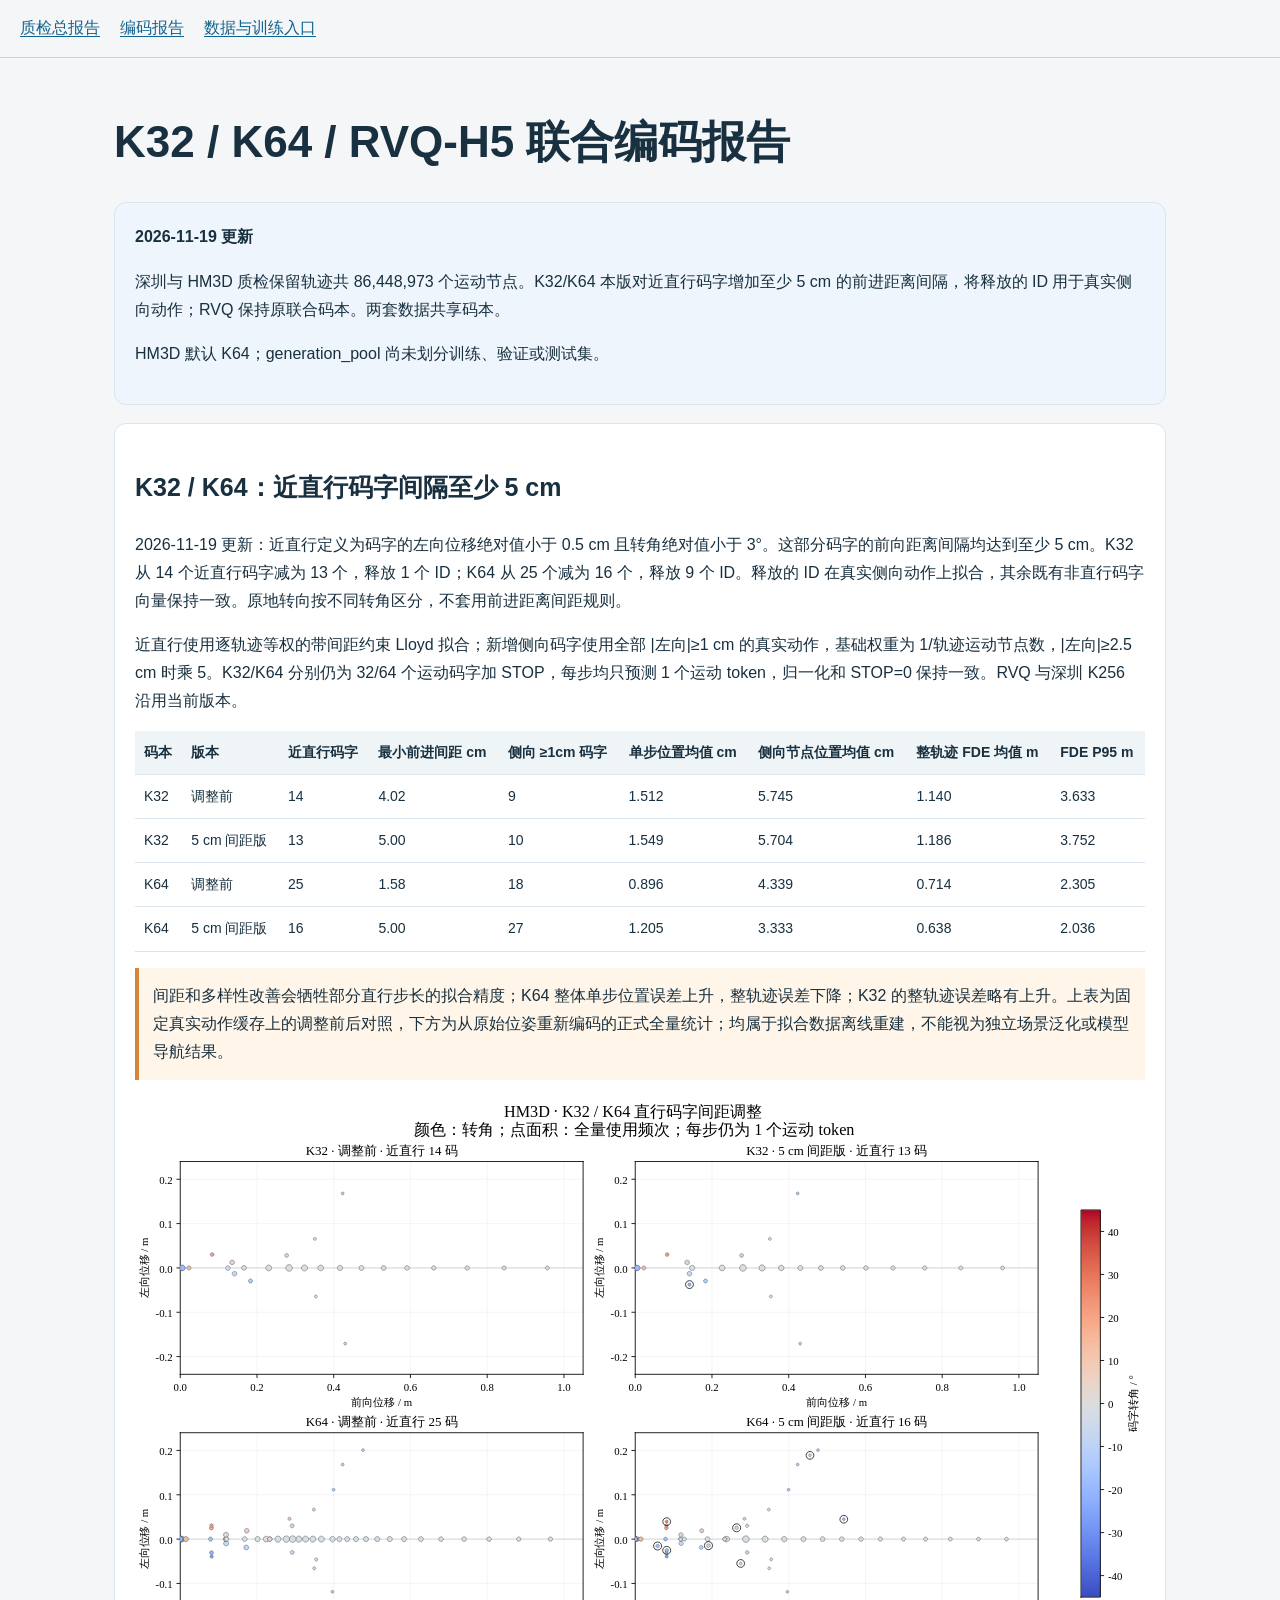
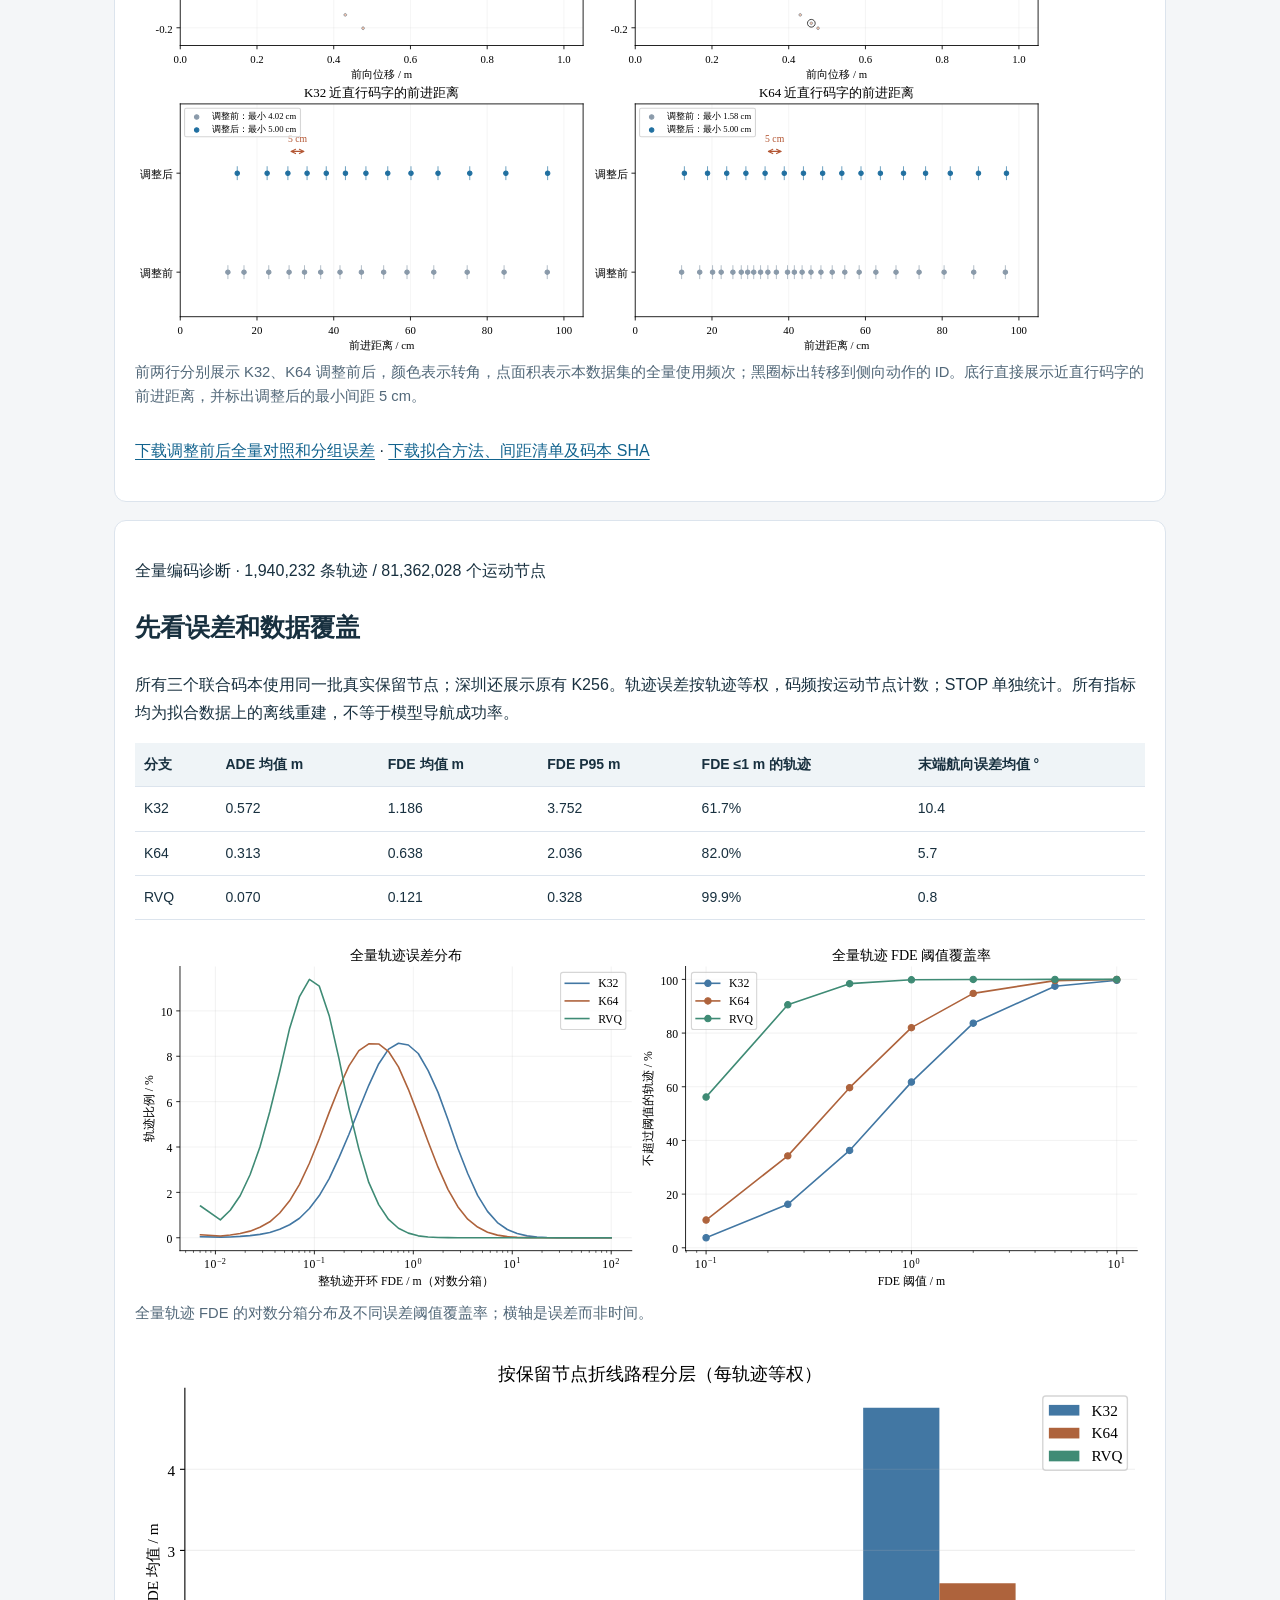
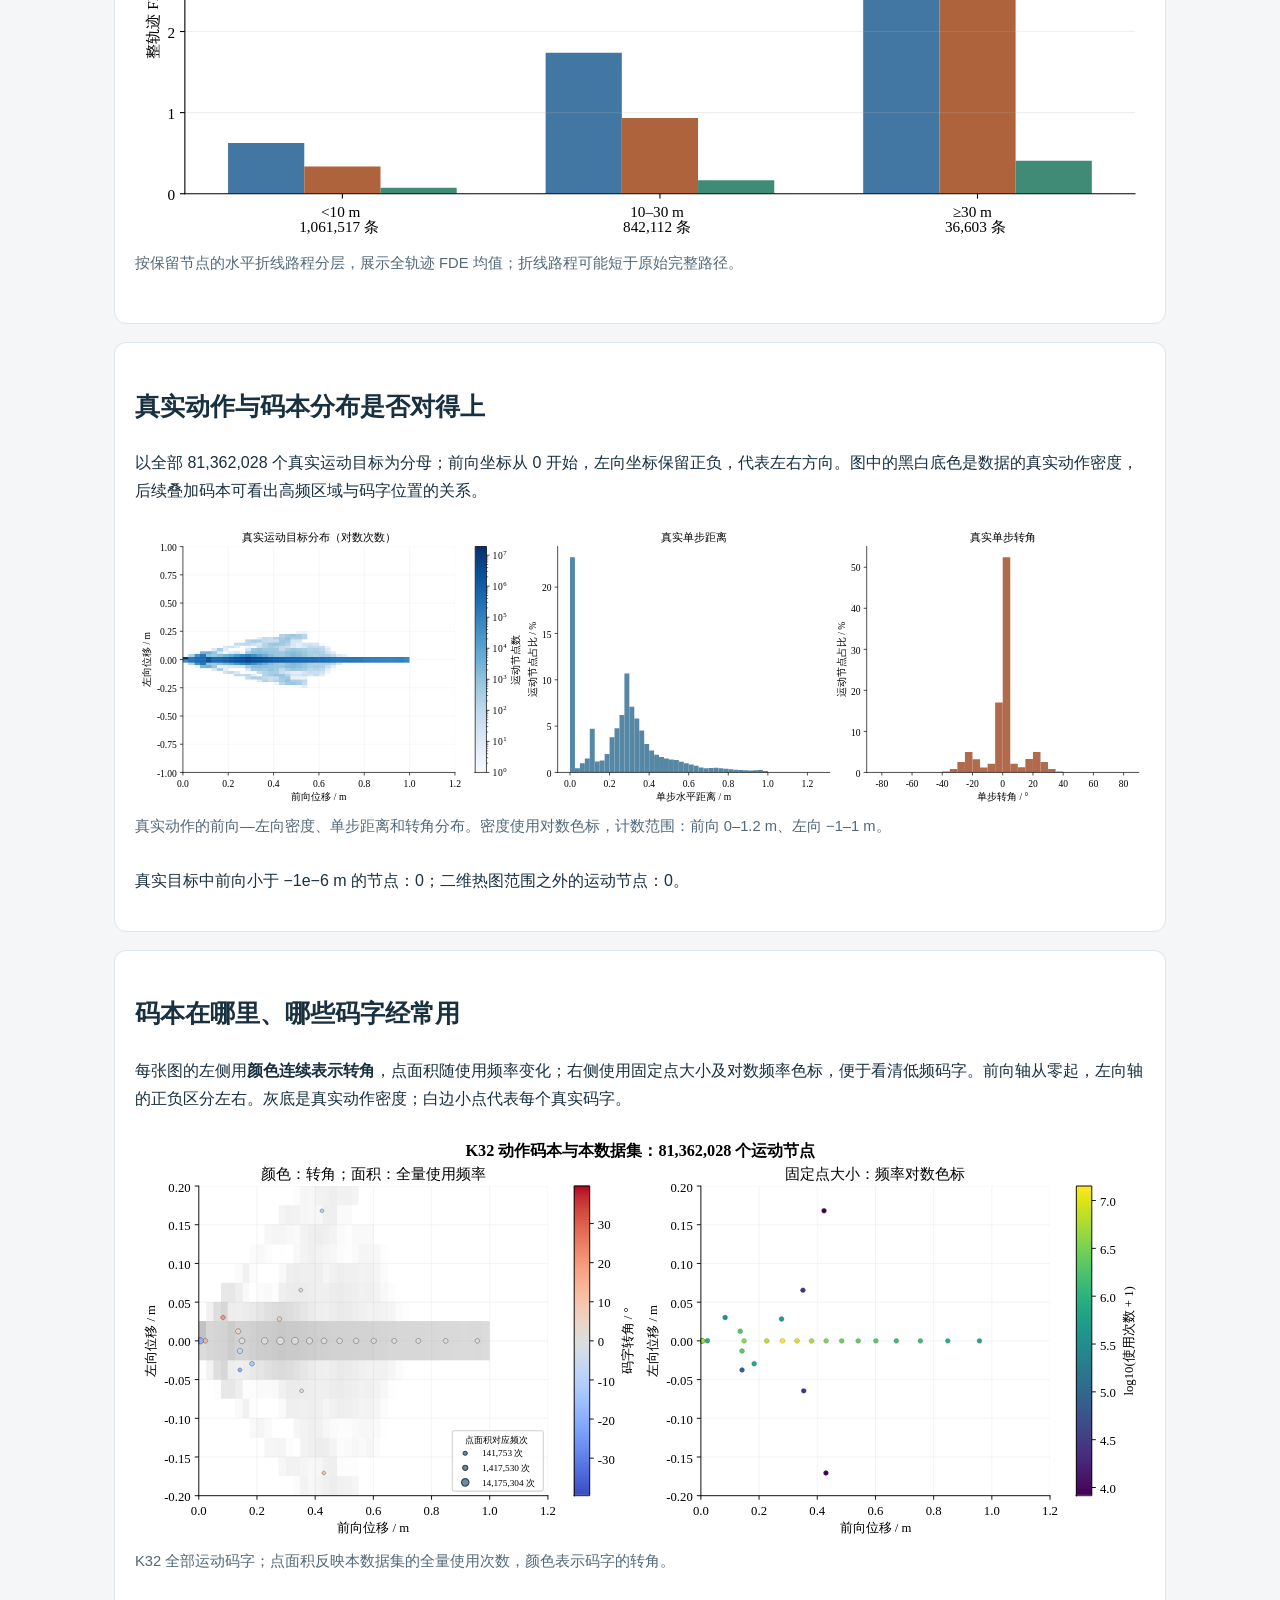
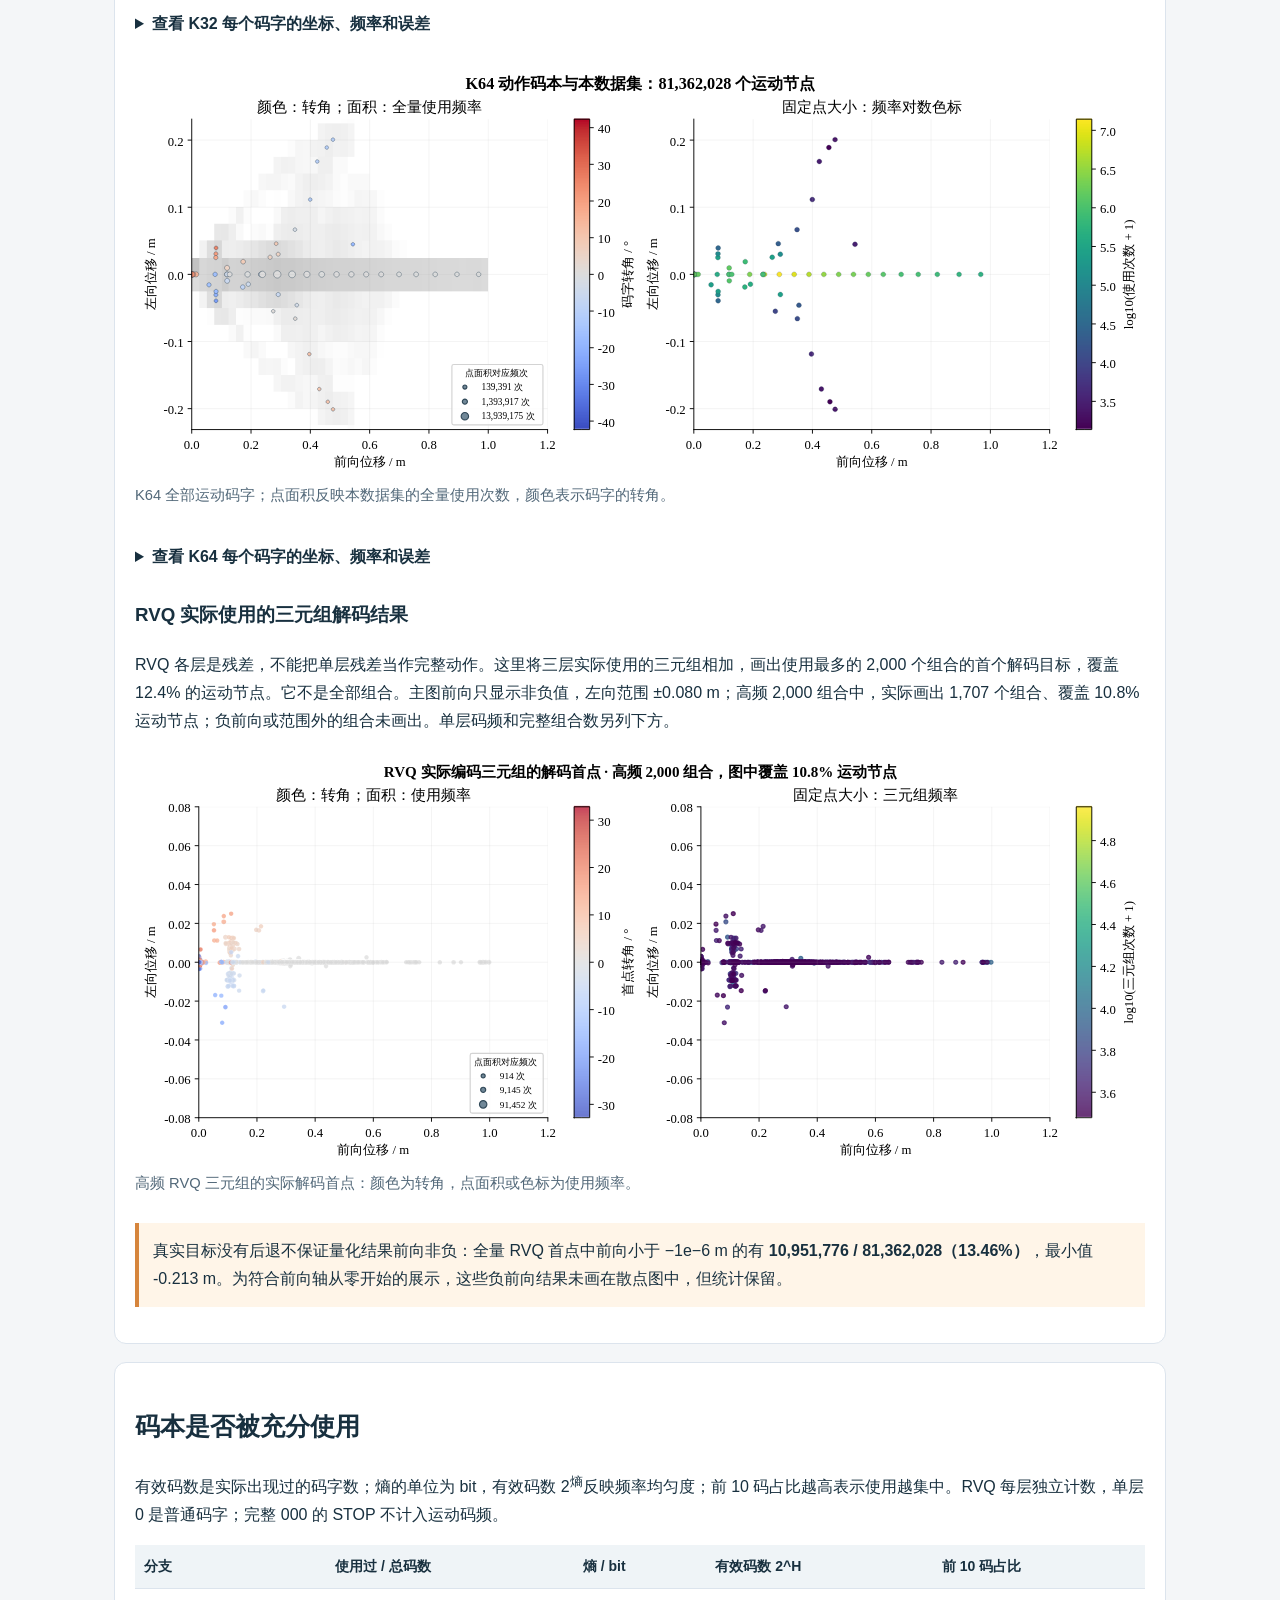
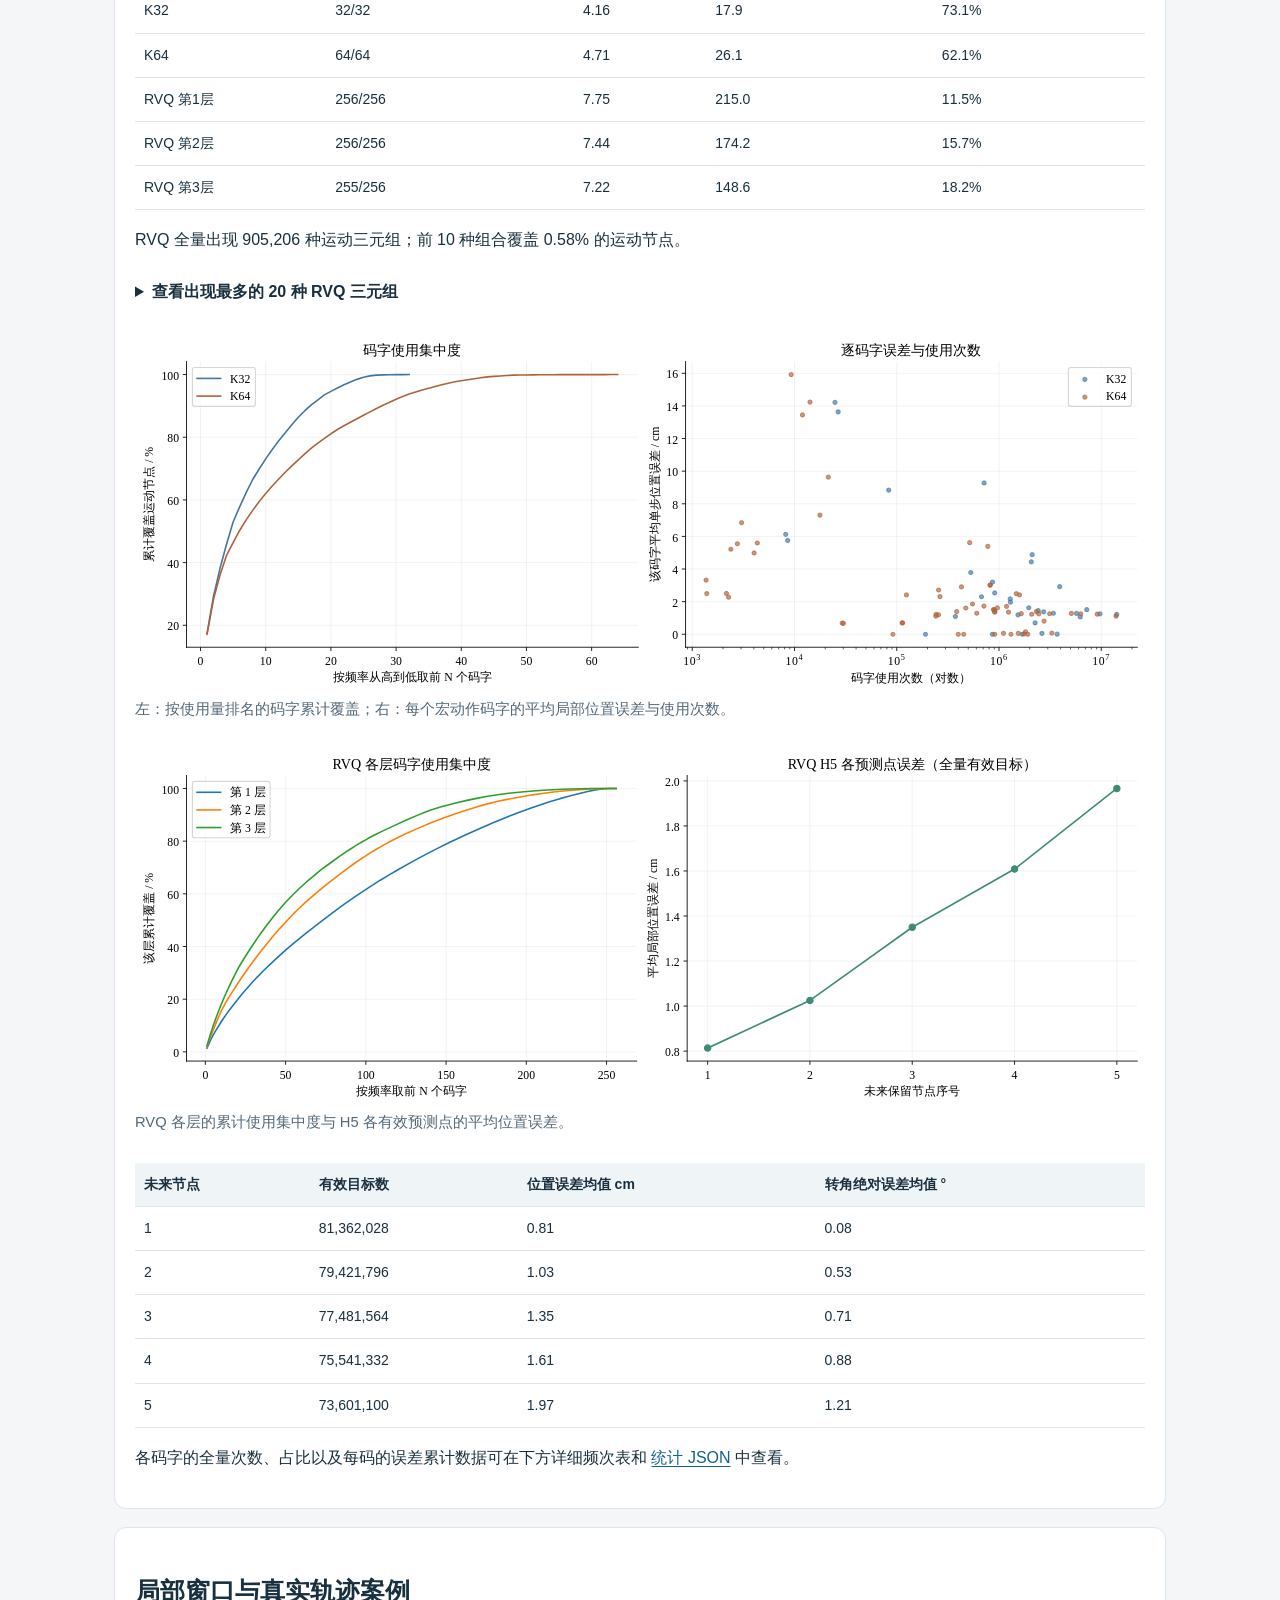
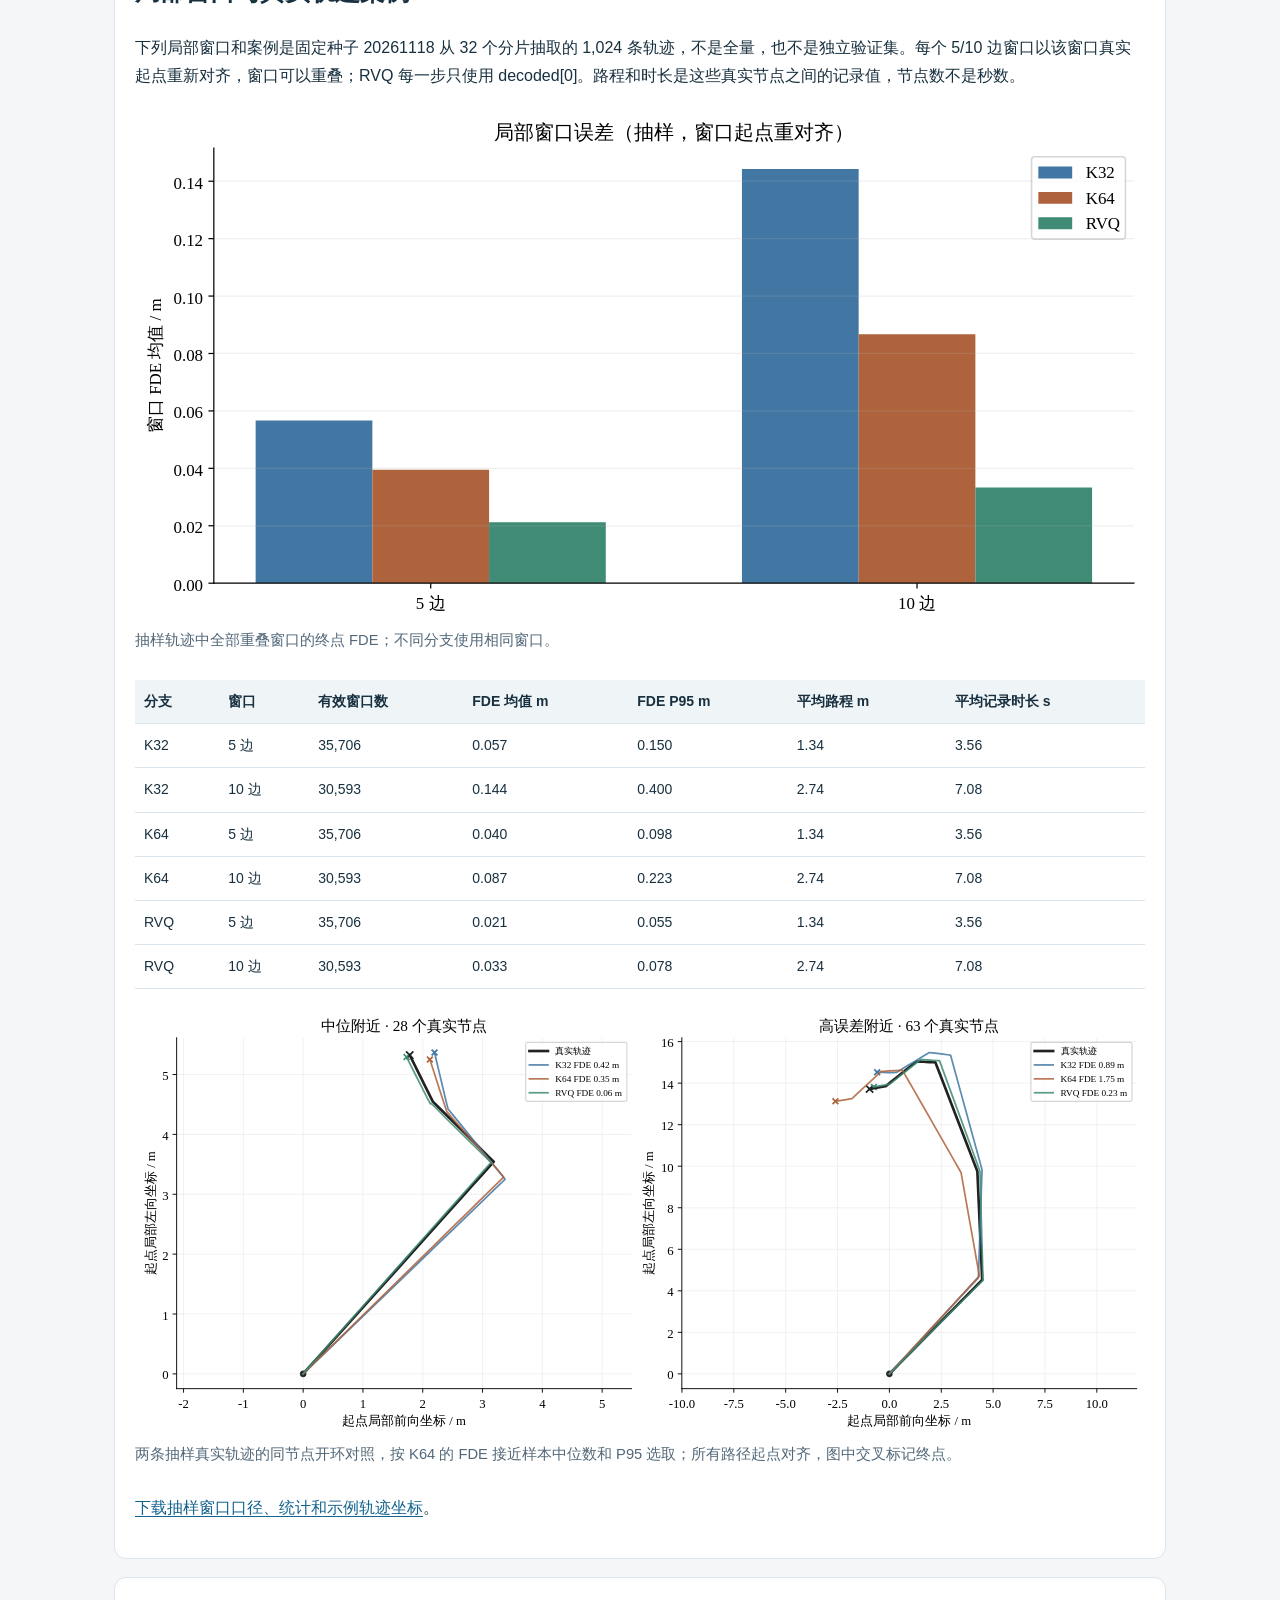
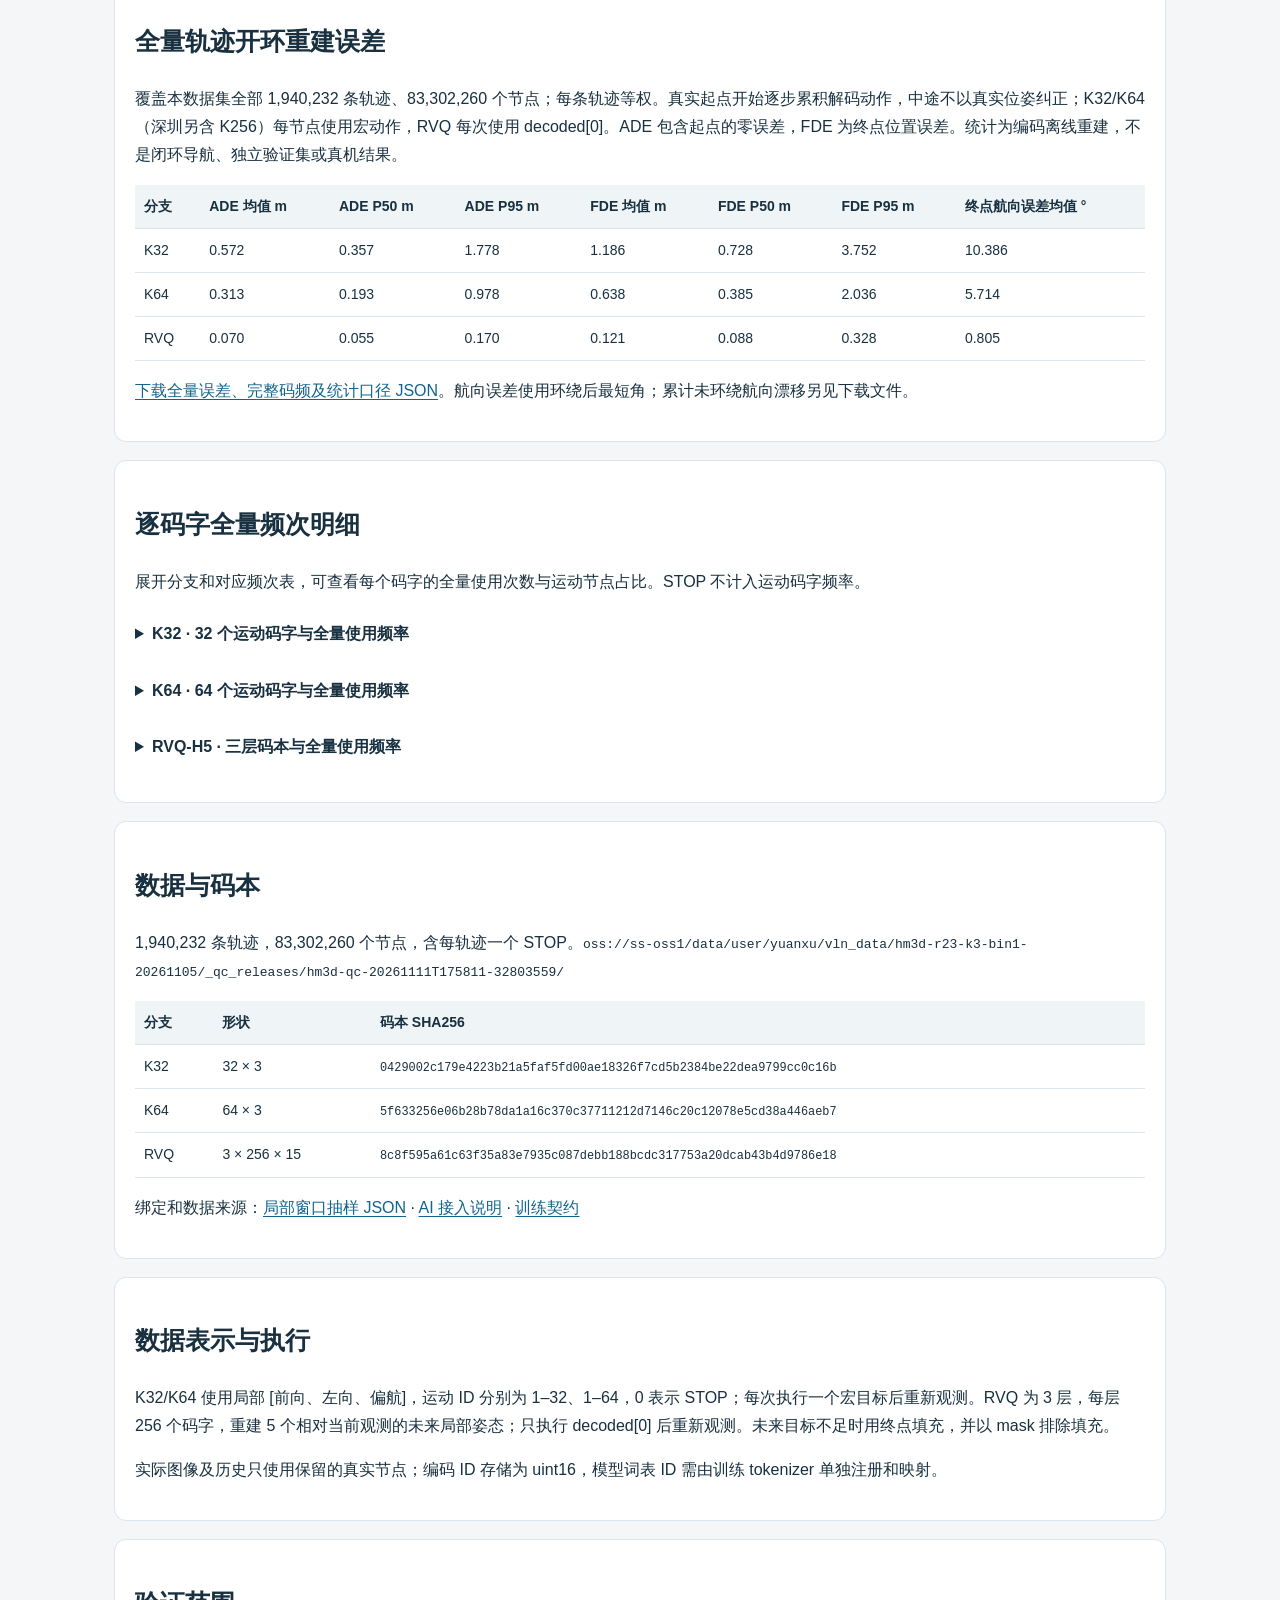
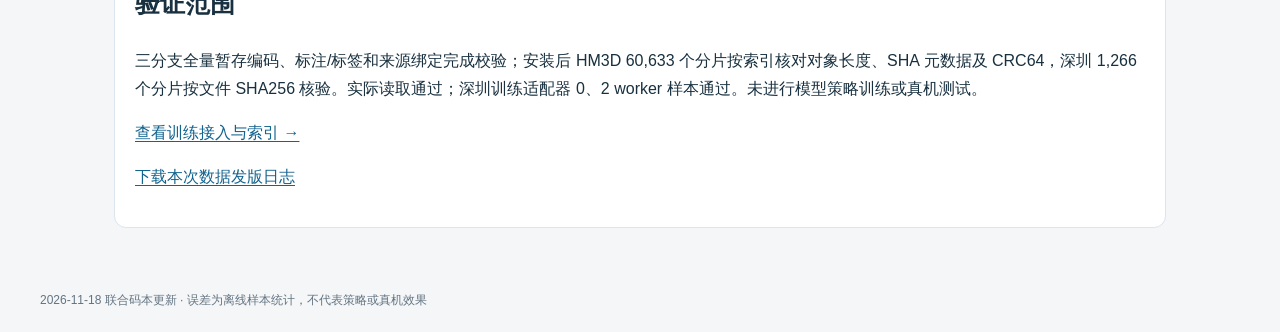
==== commit 9f94e647: "Update K32 and K64 with minimum 5 cm straight spacing" ====
--- a/tokenizer.html
+++ b/tokenizer.html
@@ -1,9 +1,9 @@
 <!DOCTYPE html>
 
-<html lang="zh-CN"><head><meta charset="utf-8"/><meta content="width=device-width,initial-scale=1" name="viewport"/><title>K32 / K64 / RVQ-H5 联合编码报告 · HM3D</title><link href="style.css" rel="stylesheet"/><style>body{margin:0}main{max-width:1100px;margin:auto;padding:24px}.panel{padding:20px;border:1px solid #dce4ed;border-radius:12px;margin:18px 0}.note{background:#eef5fc}.wrap{overflow-x:auto}table{width:100%;border-collapse:collapse}td,th{padding:9px;text-align:left;border-bottom:1px solid #dce4ed}code{overflow-wrap:anywhere}pre{white-space:pre-wrap;overflow-wrap:anywhere}.hash{font-family:monospace;font-size:.85em;overflow-wrap:anywhere}.bars{display:grid;grid-template-columns:repeat(auto-fit,minmax(230px,1fr));gap:8px}.bar{display:flex;gap:8px;align-items:center}.bar i{height:10px;background:#467fa6;display:inline-block}nav{padding:14px 20px;display:flex;gap:20px;flex-wrap:wrap}footer{padding:20px}details{margin:12px 0}a{color:#12638e}</style><style id="full-visual-style">.book-viz{display:flex;flex-wrap:wrap;gap:12px}.bookplot{display:block;width:min(100%,480px);height:auto}.frequency{display:block;width:100%;height:auto;min-height:130px}.book-dot:hover,.book-dot:focus{stroke:#111;stroke-width:2.5;fill-opacity:1}.bookplot text,.frequency text{font-size:13px;fill:#334e65}details{padding:8px 0}summary{cursor:pointer;font-weight:600}</style><style id="fit-visual-style">.insight-figure{margin:20px 0 28px}.insight-figure img{display:block;width:100%;height:auto}.insight-figure figcaption{font-size:.92rem;line-height:1.65;color:#526879;margin-top:6px}.notice{background:#fff5e8;padding:14px;border-left:4px solid #d6853c}.panel p{line-height:1.75}</style></head><body><nav><a href="index.html">质检总报告</a><a href="tokenizer.html">编码报告</a><a href="training.html">数据与训练入口</a></nav><main><h1>K32 / K64 / RVQ-H5 联合编码报告</h1><section class="panel note"><strong>2026-11-18 更新</strong><p>深圳与 HM3D 质检保留轨迹联合拟合，排除 STOP，共 86,448,973 个运动节点。K32/K64 以每条轨迹等权为基础，将真实动作 |左向位移| ≥ 2.5 cm 的拟合权重提高到 5 倍；RVQ 保持原来的每轨迹等权拟合。两份数据共享同一套码本。</p><p>HM3D 默认 K64；generation_pool 尚未划分训练、验证或测试集。</p></section>
-<section class="panel" id="k64-diversity"><h2>K64：用明确的码字分配增加多样性</h2><p>2026-11-19 更新：将前向 0.2–0.4 m、左向绝对值小于 0.5 cm、转角绝对值小于 3° 的密集直线区域，从 18 个码字减至 10 个。保留其他 56 个码字的向量，腾出 8 个 ID，在真实侧向动作上重新拟合，左右各 4 个。侧向位移至少 1 cm 的码字由 10 个增至 18 个。仍为 64 个运动码字加 STOP，每步只需 1 个动作 token。</p><p>新增码字仅使用真实保留动作拟合；基础轨迹权重为 1/该轨迹运动节点数，侧向至少 2.5 cm 的动作再乘 5。原始归一化、STOP 和执行约定保持一致。K32、RVQ 与深圳 K256 沿用既有码本和标签。</p><div class="wrap"><table><thead><tr><th>版本</th><th>密集区码字</th><th>侧向 ≥1cm 码字</th><th>密集区单步位置均值 mm</th><th>全量单步位置均值 cm</th><th>整轨迹 FDE 均值 m</th></tr></thead><tbody><tr><td>调整前</td><td>18</td><td>10</td><td>2.78</td><td>0.806</td><td>0.734</td></tr><tr><td>多样性调整后</td><td>10</td><td>18</td><td>5.22</td><td>0.896</td><td>0.714</td></tr></tbody></table></div><p class="notice">多样性有代价：直线段的平均位置误差从约 2.8 mm 增到约 5.2–5.3 mm；整体单步位置均值也略有上升。两套数据的平均整轨迹 FDE 则均小幅下降。以上是拟合数据上的离线重建对照，不能视为独立场景泛化或模型导航结果。</p><figure class="insight-figure"><img alt="K64 多样性调整前后，新增8个侧向码字及密集区放大" src="assets/joint-fit/k64-diversity-comparison.svg"/><figcaption>深圳全量码频决定点面积，颜色为转角，黑圈标出重新分配的8个码字；下排放大密集直线区域。此对照使用固定真实动作缓存，正式全量指标与逐码频次见下方。</figcaption></figure><p><a href="downloads/K64_DIVERSITY_COMPARISON.json">下载调整前后全量对照与分组误差</a> · <a href="downloads/K64_DIVERSITY_FIT.json">下载拟合方法和码本 SHA</a></p></section><section class="panel" id="fit-overview"><p class="eyebrow">全量编码诊断 · 1,940,232 条轨迹 / 81,362,028 个运动节点</p><h2>先看误差和数据覆盖</h2><p>所有三个联合码本使用同一批真实保留节点；深圳还展示原有 K256。轨迹误差按轨迹等权，码频按运动节点计数；STOP 单独统计。所有指标均为拟合数据上的离线重建，不等于模型导航成功率。</p><div class="wrap"><table><thead><tr><th>分支</th><th>ADE 均值 m</th><th>FDE 均值 m</th><th>FDE P95 m</th><th>FDE ≤1 m 的轨迹</th><th>末端航向误差均值 °</th></tr></thead><tbody><tr><td>K32</td><td>0.556</td><td>1.140</td><td>3.633</td><td>63.4%</td><td>10.1</td></tr><tr><td>K64</td><td>0.349</td><td>0.714</td><td>2.305</td><td>78.7%</td><td>6.4</td></tr><tr><td>RVQ</td><td>0.070</td><td>0.121</td><td>0.328</td><td>99.9%</td><td>0.8</td></tr></tbody></table></div><figure class="insight-figure"><img alt="全量轨迹 FDE 的对数分箱分布及不同误差阈值覆盖率；横轴是误差而非时间。" loading="lazy" src="assets/joint-fit/openloop-distribution.svg"/><figcaption>全量轨迹 FDE 的对数分箱分布及不同误差阈值覆盖率；横轴是误差而非时间。</figcaption></figure><figure class="insight-figure"><img alt="按保留节点的水平折线路程分层，展示全轨迹 FDE 均值；折线路程可能短于原始完整路径。" loading="lazy" src="assets/joint-fit/route-strata.svg"/><figcaption>按保留节点的水平折线路程分层，展示全轨迹 FDE 均值；折线路程可能短于原始完整路径。</figcaption></figure></section>
+<html lang="zh-CN"><head><meta charset="utf-8"/><meta content="width=device-width,initial-scale=1" name="viewport"/><title>K32 / K64 / RVQ-H5 联合编码报告 · HM3D</title><link href="style.css" rel="stylesheet"/><style>body{margin:0}main{max-width:1100px;margin:auto;padding:24px}.panel{padding:20px;border:1px solid #dce4ed;border-radius:12px;margin:18px 0}.note{background:#eef5fc}.wrap{overflow-x:auto}table{width:100%;border-collapse:collapse}td,th{padding:9px;text-align:left;border-bottom:1px solid #dce4ed}code{overflow-wrap:anywhere}pre{white-space:pre-wrap;overflow-wrap:anywhere}.hash{font-family:monospace;font-size:.85em;overflow-wrap:anywhere}.bars{display:grid;grid-template-columns:repeat(auto-fit,minmax(230px,1fr));gap:8px}.bar{display:flex;gap:8px;align-items:center}.bar i{height:10px;background:#467fa6;display:inline-block}nav{padding:14px 20px;display:flex;gap:20px;flex-wrap:wrap}footer{padding:20px}details{margin:12px 0}a{color:#12638e}</style><style id="full-visual-style">.book-viz{display:flex;flex-wrap:wrap;gap:12px}.bookplot{display:block;width:min(100%,480px);height:auto}.frequency{display:block;width:100%;height:auto;min-height:130px}.book-dot:hover,.book-dot:focus{stroke:#111;stroke-width:2.5;fill-opacity:1}.bookplot text,.frequency text{font-size:13px;fill:#334e65}details{padding:8px 0}summary{cursor:pointer;font-weight:600}</style><style id="fit-visual-style">.insight-figure{margin:20px 0 28px}.insight-figure img{display:block;width:100%;height:auto}.insight-figure figcaption{font-size:.92rem;line-height:1.65;color:#526879;margin-top:6px}.notice{background:#fff5e8;padding:14px;border-left:4px solid #d6853c}.panel p{line-height:1.75}</style></head><body><nav><a href="index.html">质检总报告</a><a href="tokenizer.html">编码报告</a><a href="training.html">数据与训练入口</a></nav><main><h1>K32 / K64 / RVQ-H5 联合编码报告</h1><section class="panel note"><strong>2026-11-19 更新</strong><p>深圳与 HM3D 质检保留轨迹共 86,448,973 个运动节点。K32/K64 本版对近直行码字增加至少 5 cm 的前进距离间隔，将释放的 ID 用于真实侧向动作；RVQ 保持原联合码本。两套数据共享码本。</p><p>HM3D 默认 K64；generation_pool 尚未划分训练、验证或测试集。</p></section>
+<section class="panel" id="straight-spacing"><h2>K32 / K64：近直行码字间隔至少 5 cm</h2><p>2026-11-19 更新：近直行定义为码字的左向位移绝对值小于 0.5 cm 且转角绝对值小于 3°。这部分码字的前向距离间隔均达到至少 5 cm。K32 从 14 个近直行码字减为 13 个，释放 1 个 ID；K64 从 25 个减为 16 个，释放 9 个 ID。释放的 ID 在真实侧向动作上拟合，其余既有非直行码字向量保持一致。原地转向按不同转角区分，不套用前进距离间距规则。</p><p>近直行使用逐轨迹等权的带间距约束 Lloyd 拟合；新增侧向码字使用全部 |左向|≥1 cm 的真实动作，基础权重为 1/轨迹运动节点数，|左向|≥2.5 cm 时乘 5。K32/K64 分别仍为 32/64 个运动码字加 STOP，每步均只预测 1 个运动 token，归一化和 STOP=0 保持一致。RVQ 与深圳 K256 沿用当前版本。</p><div class="wrap"><table><thead><tr><th>码本</th><th>版本</th><th>近直行码字</th><th>最小前进间距 cm</th><th>侧向 ≥1cm 码字</th><th>单步位置均值 cm</th><th>侧向节点位置均值 cm</th><th>整轨迹 FDE 均值 m</th><th>FDE P95 m</th></tr></thead><tbody><tr><td>K32</td><td>调整前</td><td>14</td><td>4.02</td><td>9</td><td>1.512</td><td>5.745</td><td>1.140</td><td>3.633</td></tr><tr><td>K32</td><td>5 cm 间距版</td><td>13</td><td>5.00</td><td>10</td><td>1.549</td><td>5.704</td><td>1.186</td><td>3.752</td></tr><tr><td>K64</td><td>调整前</td><td>25</td><td>1.58</td><td>18</td><td>0.896</td><td>4.339</td><td>0.714</td><td>2.305</td></tr><tr><td>K64</td><td>5 cm 间距版</td><td>16</td><td>5.00</td><td>27</td><td>1.205</td><td>3.333</td><td>0.638</td><td>2.036</td></tr></tbody></table></div><p class="notice">间距和多样性改善会牺牲部分直行步长的拟合精度；K64 整体单步位置误差上升，整轨迹误差下降；K32 的整轨迹误差略有上升。上表为固定真实动作缓存上的调整前后对照，下方为从原始位姿重新编码的正式全量统计；均属于拟合数据离线重建，不能视为独立场景泛化或模型导航结果。</p><figure class="insight-figure"><img alt="K32和K64调整前后码字分布与直行距离间距" src="assets/joint-fit/straight-spacing-comparison.svg"/><figcaption>前两行分别展示 K32、K64 调整前后，颜色表示转角，点面积表示本数据集的全量使用频次；黑圈标出转移到侧向动作的 ID。底行直接展示近直行码字的前进距离，并标出调整后的最小间距 5 cm。</figcaption></figure><p><a href="downloads/STRAIGHT_SPACING_COMPARISON.json">下载调整前后全量对照和分组误差</a> · <a href="downloads/STRAIGHT_SPACING_FIT.json">下载拟合方法、间距清单及码本 SHA</a></p></section><section class="panel" id="fit-overview"><p class="eyebrow">全量编码诊断 · 1,940,232 条轨迹 / 81,362,028 个运动节点</p><h2>先看误差和数据覆盖</h2><p>所有三个联合码本使用同一批真实保留节点；深圳还展示原有 K256。轨迹误差按轨迹等权，码频按运动节点计数；STOP 单独统计。所有指标均为拟合数据上的离线重建，不等于模型导航成功率。</p><div class="wrap"><table><thead><tr><th>分支</th><th>ADE 均值 m</th><th>FDE 均值 m</th><th>FDE P95 m</th><th>FDE ≤1 m 的轨迹</th><th>末端航向误差均值 °</th></tr></thead><tbody><tr><td>K32</td><td>0.572</td><td>1.186</td><td>3.752</td><td>61.7%</td><td>10.4</td></tr><tr><td>K64</td><td>0.313</td><td>0.638</td><td>2.036</td><td>82.0%</td><td>5.7</td></tr><tr><td>RVQ</td><td>0.070</td><td>0.121</td><td>0.328</td><td>99.9%</td><td>0.8</td></tr></tbody></table></div><figure class="insight-figure"><img alt="全量轨迹 FDE 的对数分箱分布及不同误差阈值覆盖率；横轴是误差而非时间。" loading="lazy" src="assets/joint-fit/openloop-distribution.svg"/><figcaption>全量轨迹 FDE 的对数分箱分布及不同误差阈值覆盖率；横轴是误差而非时间。</figcaption></figure><figure class="insight-figure"><img alt="按保留节点的水平折线路程分层，展示全轨迹 FDE 均值；折线路程可能短于原始完整路径。" loading="lazy" src="assets/joint-fit/route-strata.svg"/><figcaption>按保留节点的水平折线路程分层，展示全轨迹 FDE 均值；折线路程可能短于原始完整路径。</figcaption></figure></section>
 <section class="panel" id="data-motion"><h2>真实动作与码本分布是否对得上</h2><p>以全部 81,362,028 个真实运动目标为分母；前向坐标从 0 开始，左向坐标保留正负，代表左右方向。图中的黑白底色是数据的真实动作密度，后续叠加码本可看出高频区域与码字位置的关系。</p><figure class="insight-figure"><img alt="真实动作的前向—左向密度、单步距离和转角分布。密度使用对数色标，计数范围：前向 0–1.2 m、左向 −1–1 m。" loading="lazy" src="assets/joint-fit/gt-distribution.svg"/><figcaption>真实动作的前向—左向密度、单步距离和转角分布。密度使用对数色标，计数范围：前向 0–1.2 m、左向 −1–1 m。</figcaption></figure><p>真实目标中前向小于 −1e−6 m 的节点：0；二维热图范围之外的运动节点：0。</p></section>
-<section class="panel" id="book-fit"><h2>码本在哪里、哪些码字经常用</h2><p>每张图的左侧用<strong>颜色连续表示转角</strong>，点面积随使用频率变化；右侧使用固定点大小及对数频率色标，便于看清低频码字。前向轴从零起，左向轴的正负区分左右。灰底是真实动作密度；白边小点代表每个真实码字。</p><figure class="insight-figure"><img alt="K32 全部运动码字；点面积反映本数据集的全量使用次数，颜色表示码字的转角。" loading="lazy" src="assets/joint-fit/k32-codebook.svg"/><figcaption>K32 全部运动码字；点面积反映本数据集的全量使用次数，颜色表示码字的转角。</figcaption></figure><details><summary>查看 K32 每个码字的坐标、频率和误差</summary><div class="wrap"><table><thead><tr><th>ID</th><th>前向 m</th><th>左向 m</th><th>转角 °</th><th>全量次数</th><th>占比</th><th>平均位置误差 cm</th></tr></thead><tbody><tr><td>1</td><td>0.2306</td><td>-0.0000</td><td>-0.41</td><td>7,353,074</td><td>9.037%</td><td>1.60</td></tr><tr><td>2</td><td>0.0000</td><td>-0.0000</td><td>-28.35</td><td>3,705,138</td><td>4.554%</td><td>0.00</td></tr><tr><td>3</td><td>0.1661</td><td>0.0002</td><td>2.40</td><td>2,538,949</td><td>3.121%</td><td>3.35</td></tr><tr><td>4</td><td>0.1414</td><td>-0.0130</td><td>-6.31</td><td>2,056,245</td><td>2.527%</td><td>4.92</td></tr><tr><td>5</td><td>0.2772</td><td>0.0282</td><td>5.73</td><td>529,368</td><td>0.651%</td><td>3.79</td></tr><tr><td>6</td><td>0.3534</td><td>-0.0646</td><td>1.40</td><td>27,575</td><td>0.034%</td><td>13.82</td></tr><tr><td>7</td><td>0.0000</td><td>-0.0000</td><td>39.60</td><td>191,040</td><td>0.235%</td><td>0.00</td></tr><tr><td>8</td><td>0.7478</td><td>0.0000</td><td>-0.00</td><td>1,352,122</td><td>1.662%</td><td>2.22</td></tr><tr><td>9</td><td>0.1353</td><td>0.0123</td><td>6.24</td><td>2,056,580</td><td>2.528%</td><td>4.45</td></tr><tr><td>10</td><td>0.3660</td><td>-0.0000</td><td>0.00</td><td>6,264,268</td><td>7.699%</td><td>1.13</td></tr><tr><td>11</td><td>0.3238</td><td>0.0000</td><td>-0.01</td><td>8,428,849</td><td>10.360%</td><td>1.05</td></tr><tr><td>12</td><td>0.1831</td><td>-0.0295</td><td>-12.97</td><td>795,827</td><td>0.978%</td><td>9.46</td></tr><tr><td>13</td><td>0.8440</td><td>0.0000</td><td>-0.00</td><td>955,164</td><td>1.174%</td><td>2.60</td></tr><tr><td>14</td><td>0.0061</td><td>0.0000</td><td>17.32</td><td>1,534,303</td><td>1.886%</td><td>1.19</td></tr><tr><td>15</td><td>0.0833</td><td>0.0302</td><td>20.32</td><td>374,442</td><td>0.460%</td><td>1.09</td></tr><tr><td>16</td><td>0.5302</td><td>-0.0000</td><td>0.00</td><td>2,548,330</td><td>3.132%</td><td>1.46</td></tr><tr><td>17</td><td>0.0000</td><td>0.0000</td><td>31.80</td><td>861,554</td><td>1.059%</td><td>0.00</td></tr><tr><td>18</td><td>0.0225</td><td>0.0001</td><td>13.51</td><td>857,788</td><td>1.054%</td><td>3.14</td></tr><tr><td>19</td><td>0.0035</td><td>0.0000</td><td>20.58</td><td>2,255,060</td><td>2.772%</td><td>0.69</td></tr><tr><td>20</td><td>0.1242</td><td>-0.0005</td><td>-2.33</td><td>1,889,338</td><td>2.322%</td><td>1.82</td></tr><tr><td>21</td><td>0.5910</td><td>-0.0000</td><td>0.00</td><td>2,078,791</td><td>2.555%</td><td>1.62</td></tr><tr><td>22</td><td>0.4298</td><td>-0.1707</td><td>10.13</td><td>8,574</td><td>0.011%</td><td>5.75</td></tr><tr><td>23</td><td>0.0000</td><td>0.0000</td><td>27.31</td><td>1,689,142</td><td>2.076%</td><td>0.00</td></tr><tr><td>24</td><td>0.0002</td><td>0.0000</td><td>23.60</td><td>2,629,847</td><td>3.232%</td><td>0.05</td></tr><tr><td>25</td><td>0.9565</td><td>-0.0000</td><td>-0.00</td><td>693,780</td><td>0.853%</td><td>2.37</td></tr><tr><td>26</td><td>0.4233</td><td>0.1680</td><td>-10.15</td><td>8,212</td><td>0.010%</td><td>6.13</td></tr><tr><td>27</td><td>0.4721</td><td>0.0000</td><td>-0.00</td><td>2,945,160</td><td>3.620%</td><td>1.42</td></tr><tr><td>28</td><td>0.4163</td><td>-0.0000</td><td>0.00</td><td>3,921,821</td><td>4.820%</td><td>1.32</td></tr><tr><td>29</td><td>0.2836</td><td>0.0000</td><td>0.05</td><td>13,142,440</td><td>16.153%</td><td>1.08</td></tr><tr><td>30</td><td>0.6608</td><td>0.0000</td><td>-0.00</td><td>1,429,154</td><td>1.757%</td><td>1.96</td></tr><tr><td>31</td><td>0.3508</td><td>0.0655</td><td>-1.46</td><td>26,743</td><td>0.033%</td><td>13.64</td></tr><tr><td>32</td><td>0.0055</td><td>-0.0000</td><td>-19.49</td><td>6,213,350</td><td>7.637%</td><td>1.04</td></tr></tbody></table></div></details><figure class="insight-figure"><img alt="K64 全部运动码字；点面积反映本数据集的全量使用次数，颜色表示码字的转角。" loading="lazy" src="assets/joint-fit/k64-codebook.svg"/><figcaption>K64 全部运动码字；点面积反映本数据集的全量使用次数，颜色表示码字的转角。</figcaption></figure><details><summary>查看 K64 每个码字的坐标、频率和误差</summary><div class="wrap"><table><thead><tr><th>ID</th><th>前向 m</th><th>左向 m</th><th>转角 °</th><th>全量次数</th><th>占比</th><th>平均位置误差 cm</th></tr></thead><tbody><tr><td>1</td><td>0.5462</td><td>0.0000</td><td>-0.00</td><td>1,417,949</td><td>1.743%</td><td>0.87</td></tr><tr><td>2</td><td>0.2240</td><td>-0.0000</td><td>-0.00</td><td>2,879,865</td><td>3.540%</td><td>0.69</td></tr><tr><td>3</td><td>0.3679</td><td>-0.0000</td><td>-0.00</td><td>3,406,958</td><td>4.187%</td><td>0.63</td></tr><tr><td>4</td><td>0.0814</td><td>-0.0305</td><td>-20.70</td><td>243,738</td><td>0.300%</td><td>0.93</td></tr><tr><td>5</td><td>0.2918</td><td>-0.0300</td><td>-5.64</td><td>257,461</td><td>0.316%</td><td>2.75</td></tr><tr><td>6</td><td>0.0000</td><td>-0.0000</td><td>-26.89</td><td>1,309,397</td><td>1.609%</td><td>0.00</td></tr><tr><td>7</td><td>0.3969</td><td>-0.0000</td><td>0.00</td><td>2,149,829</td><td>2.642%</td><td>0.64</td></tr><tr><td>8</td><td>0.3996</td><td>0.1114</td><td>-11.64</td><td>4,330</td><td>0.005%</td><td>5.59</td></tr><tr><td>9</td><td>0.0071</td><td>-0.0000</td><td>-13.19</td><td>606,162</td><td>0.745%</td><td>1.29</td></tr><tr><td>10</td><td>0.0812</td><td>0.0250</td><td>17.55</td><td>257,830</td><td>0.317%</td><td>1.23</td></tr><tr><td>11</td><td>0.8823</td><td>0.0000</td><td>0.00</td><td>622,609</td><td>0.765%</td><td>2.01</td></tr><tr><td>12</td><td>0.3457</td><td>0.0000</td><td>-0.00</td><td>3,616,380</td><td>4.445%</td><td>0.51</td></tr><tr><td>13</td><td>0.4765</td><td>-0.2010</td><td>10.72</td><td>3,387</td><td>0.004%</td><td>2.48</td></tr><tr><td>14</td><td>0.0000</td><td>-0.0000</td><td>-42.31</td><td>91,771</td><td>0.113%</td><td>0.00</td></tr><tr><td>15</td><td>0.1720</td><td>-0.0189</td><td>-8.11</td><td>1,030,576</td><td>1.267%</td><td>6.26</td></tr><tr><td>16</td><td>0.8050</td><td>0.0000</td><td>-0.00</td><td>799,492</td><td>0.983%</td><td>1.76</td></tr><tr><td>17</td><td>0.3544</td><td>-0.0458</td><td>-2.69</td><td>23,170</td><td>0.028%</td><td>9.51</td></tr><tr><td>18</td><td>0.2848</td><td>0.0458</td><td>9.17</td><td>29,697</td><td>0.036%</td><td>12.87</td></tr><tr><td>19</td><td>0.1681</td><td>0.0000</td><td>-0.00</td><td>1,011,481</td><td>1.243%</td><td>1.00</td></tr><tr><td>20</td><td>0.0000</td><td>-0.0000</td><td>-30.04</td><td>907,504</td><td>1.115%</td><td>0.00</td></tr><tr><td>21</td><td>0.4349</td><td>-0.0000</td><td>0.00</td><td>1,361,712</td><td>1.674%</td><td>0.53</td></tr><tr><td>22</td><td>0.1196</td><td>-0.0097</td><td>-5.37</td><td>1,451,479</td><td>1.784%</td><td>2.51</td></tr><tr><td>23</td><td>0.3481</td><td>0.0666</td><td>-1.70</td><td>14,834</td><td>0.018%</td><td>14.43</td></tr><tr><td>24</td><td>0.3966</td><td>-0.1187</td><td>11.52</td><td>4,028</td><td>0.005%</td><td>4.98</td></tr><tr><td>25</td><td>0.4301</td><td>-0.1709</td><td>10.13</td><td>2,657</td><td>0.003%</td><td>5.06</td></tr><tr><td>26</td><td>0.6797</td><td>0.0000</td><td>-0.00</td><td>876,627</td><td>1.077%</td><td>1.44</td></tr><tr><td>27</td><td>0.1185</td><td>0.0000</td><td>4.61</td><td>906,291</td><td>1.114%</td><td>1.36</td></tr><tr><td>28</td><td>0.4840</td><td>-0.0000</td><td>0.00</td><td>1,368,043</td><td>1.681%</td><td>0.70</td></tr><tr><td>29</td><td>0.0815</td><td>0.0306</td><td>20.74</td><td>137,744</td><td>0.169%</td><td>0.75</td></tr><tr><td>30</td><td>0.5134</td><td>-0.0000</td><td>0.00</td><td>1,402,209</td><td>1.723%</td><td>0.79</td></tr><tr><td>31</td><td>0.2333</td><td>0.0000</td><td>-5.12</td><td>818,949</td><td>1.007%</td><td>3.01</td></tr><tr><td>32</td><td>0.0003</td><td>-0.0000</td><td>-16.86</td><td>1,106,836</td><td>1.360%</td><td>0.06</td></tr><tr><td>33</td><td>0.0819</td><td>-0.0394</td><td>-25.78</td><td>29,313</td><td>0.036%</td><td>0.68</td></tr><tr><td>34</td><td>0.0000</td><td>0.0000</td><td>36.55</td><td>452,109</td><td>0.556%</td><td>0.00</td></tr><tr><td>35</td><td>0.2016</td><td>0.0000</td><td>-0.00</td><td>1,529,426</td><td>1.880%</td><td>0.67</td></tr><tr><td>36</td><td>0.1189</td><td>-0.0000</td><td>-4.58</td><td>909,515</td><td>1.118%</td><td>1.38</td></tr><tr><td>37</td><td>0.3088</td><td>0.0000</td><td>0.00</td><td>3,899,106</td><td>4.792%</td><td>0.42</td></tr><tr><td>38</td><td>0.2546</td><td>0.0000</td><td>-0.00</td><td>3,830,236</td><td>4.708%</td><td>0.66</td></tr><tr><td>39</td><td>0.1734</td><td>0.0189</td><td>8.01</td><td>903,534</td><td>1.111%</td><td>5.70</td></tr><tr><td>40</td><td>0.9647</td><td>-0.0000</td><td>-0.00</td><td>529,510</td><td>0.651%</td><td>1.79</td></tr><tr><td>41</td><td>0.0003</td><td>0.0000</td><td>23.71</td><td>3,288,325</td><td>4.042%</td><td>0.06</td></tr><tr><td>42</td><td>0.4763</td><td>0.2007</td><td>-10.65</td><td>3,349</td><td>0.004%</td><td>2.87</td></tr><tr><td>43</td><td>0.6272</td><td>-0.0000</td><td>0.00</td><td>1,195,959</td><td>1.470%</td><td>1.19</td></tr><tr><td>44</td><td>0.0000</td><td>0.0000</td><td>28.70</td><td>1,910,753</td><td>2.348%</td><td>0.00</td></tr><tr><td>45</td><td>0.3492</td><td>-0.0660</td><td>1.54</td><td>15,794</td><td>0.019%</td><td>14.10</td></tr><tr><td>46</td><td>0.0789</td><td>-0.0000</td><td>-16.72</td><td>385,499</td><td>0.474%</td><td>1.39</td></tr><tr><td>47</td><td>0.0041</td><td>0.0000</td><td>19.76</td><td>2,761,335</td><td>3.394%</td><td>0.81</td></tr><tr><td>48</td><td>0.0007</td><td>-0.0000</td><td>-22.02</td><td>1,818,345</td><td>2.235%</td><td>0.15</td></tr><tr><td>49</td><td>0.0147</td><td>0.0000</td><td>14.95</td><td>1,588,415</td><td>1.952%</td><td>2.41</td></tr><tr><td>50</td><td>0.0001</td><td>-0.0000</td><td>-24.14</td><td>1,759,270</td><td>2.162%</td><td>0.03</td></tr><tr><td>51</td><td>0.0000</td><td>0.0000</td><td>-34.62</td><td>399,447</td><td>0.491%</td><td>0.00</td></tr><tr><td>52</td><td>0.7398</td><td>0.0000</td><td>-0.00</td><td>970,857</td><td>1.193%</td><td>1.54</td></tr><tr><td>53</td><td>0.2916</td><td>0.0300</td><td>5.64</td><td>262,181</td><td>0.322%</td><td>2.74</td></tr><tr><td>54</td><td>0.4233</td><td>0.1681</td><td>-10.14</td><td>2,941</td><td>0.004%</td><td>5.47</td></tr><tr><td>55</td><td>0.3267</td><td>0.0000</td><td>-0.00</td><td>3,601,657</td><td>4.427%</td><td>0.46</td></tr><tr><td>56</td><td>0.2930</td><td>-0.0000</td><td>0.00</td><td>5,711,849</td><td>7.020%</td><td>0.40</td></tr><tr><td>57</td><td>0.2764</td><td>0.0000</td><td>0.00</td><td>4,850,216</td><td>5.961%</td><td>0.47</td></tr><tr><td>58</td><td>0.1192</td><td>0.0097</td><td>5.39</td><td>1,476,156</td><td>1.814%</td><td>2.49</td></tr><tr><td>59</td><td>0.0002</td><td>-0.0000</td><td>-19.68</td><td>1,543,990</td><td>1.898%</td><td>0.05</td></tr><tr><td>60</td><td>0.1209</td><td>-0.0000</td><td>0.00</td><td>691,778</td><td>0.850%</td><td>1.15</td></tr><tr><td>61</td><td>0.4581</td><td>0.0000</td><td>-0.00</td><td>1,333,467</td><td>1.639%</td><td>0.62</td></tr><tr><td>62</td><td>0.2333</td><td>-0.0000</td><td>5.13</td><td>817,734</td><td>1.005%</td><td>3.02</td></tr><tr><td>63</td><td>0.4147</td><td>-0.0000</td><td>0.00</td><td>1,411,874</td><td>1.735%</td><td>0.48</td></tr><tr><td>64</td><td>0.5836</td><td>-0.0000</td><td>0.00</td><td>1,357,093</td><td>1.668%</td><td>1.02</td></tr></tbody></table></div></details><h3>RVQ 实际使用的三元组解码结果</h3><p>RVQ 各层是残差，不能把单层残差当作完整动作。这里将三层实际使用的三元组相加，画出使用最多的 2,000 个组合的首个解码目标，覆盖 12.4% 的运动节点。它不是全部组合。主图前向只显示非负值，左向范围 ±0.080 m；高频 2,000 组合中，实际画出 1,707 个组合、覆盖 10.8% 运动节点；负前向或范围外的组合未画出。单层码频和完整组合数另列下方。</p><figure class="insight-figure"><img alt="高频 RVQ 三元组的实际解码首点：颜色为转角，点面积或色标为使用频率。" loading="lazy" src="assets/joint-fit/rvq-effective.svg"/><figcaption>高频 RVQ 三元组的实际解码首点：颜色为转角，点面积或色标为使用频率。</figcaption></figure><p class="notice">真实目标没有后退不保证量化结果前向非负：全量 RVQ 首点中前向小于 −1e−6 m 的有 <strong>10,951,776 / 81,362,028（13.46%）</strong>，最小值 -0.213 m。为符合前向轴从零开始的展示，这些负前向结果未画在散点图中，但统计保留。</p></section>
-<section class="panel" id="utilization"><h2>码本是否被充分使用</h2><p>有效码数是实际出现过的码字数；熵的单位为 bit，有效码数 2<sup>熵</sup>反映频率均匀度；前 10 码占比越高表示使用越集中。RVQ 每层独立计数，单层 0 是普通码字；完整 000 的 STOP 不计入运动码频。</p><div class="wrap"><table><thead><tr><th>分支</th><th>使用过 / 总码数</th><th>熵 / bit</th><th>有效码数 2^H</th><th>前 10 码占比</th></tr></thead><tbody><tr><td>K32</td><td>32/32</td><td>4.25</td><td>19.1</td><td>70.2%</td></tr><tr><td>K64</td><td>64/64</td><td>5.33</td><td>40.1</td><td>46.5%</td></tr><tr><td>RVQ 第1层</td><td>256/256</td><td>7.75</td><td>215.0</td><td>11.5%</td></tr><tr><td>RVQ 第2层</td><td>256/256</td><td>7.44</td><td>174.2</td><td>15.7%</td></tr><tr><td>RVQ 第3层</td><td>255/256</td><td>7.22</td><td>148.6</td><td>18.2%</td></tr></tbody></table></div><p>RVQ 全量出现 905,206 种运动三元组；前 10 种组合覆盖 0.58% 的运动节点。</p><details><summary>查看出现最多的 20 种 RVQ 三元组</summary><div class="wrap"><table><thead><tr><th>L0, L1, L2</th><th>出现次数</th><th>运动节点占比</th></tr></thead><tbody><tr><td>217, 248, 62</td><td>91,452</td><td>0.112%</td></tr><tr><td>217, 94, 125</td><td>68,117</td><td>0.084%</td></tr><tr><td>85, 142, 189</td><td>65,121</td><td>0.080%</td></tr><tr><td>75, 111, 125</td><td>63,056</td><td>0.078%</td></tr><tr><td>75, 71, 189</td><td>38,679</td><td>0.048%</td></tr><tr><td>217, 170, 189</td><td>31,338</td><td>0.039%</td></tr><tr><td>85, 94, 125</td><td>30,365</td><td>0.037%</td></tr><tr><td>217, 170, 254</td><td>28,143</td><td>0.035%</td></tr><tr><td>217, 94, 254</td><td>27,251</td><td>0.033%</td></tr><tr><td>217, 170, 7</td><td>25,969</td><td>0.032%</td></tr><tr><td>217, 94, 189</td><td>25,752</td><td>0.032%</td></tr><tr><td>217, 142, 189</td><td>24,616</td><td>0.030%</td></tr><tr><td>85, 94, 189</td><td>23,262</td><td>0.029%</td></tr><tr><td>75, 71, 125</td><td>21,562</td><td>0.027%</td></tr><tr><td>217, 248, 189</td><td>19,817</td><td>0.024%</td></tr><tr><td>217, 43, 72</td><td>18,820</td><td>0.023%</td></tr><tr><td>217, 94, 7</td><td>18,811</td><td>0.023%</td></tr><tr><td>85, 142, 125</td><td>18,078</td><td>0.022%</td></tr><tr><td>85, 142, 7</td><td>17,865</td><td>0.022%</td></tr><tr><td>163, 225, 65</td><td>17,632</td><td>0.022%</td></tr></tbody></table></div></details><figure class="insight-figure"><img alt="左：按使用量排名的码字累计覆盖；右：每个宏动作码字的平均局部位置误差与使用次数。" loading="lazy" src="assets/joint-fit/usage-and-error.svg"/><figcaption>左：按使用量排名的码字累计覆盖；右：每个宏动作码字的平均局部位置误差与使用次数。</figcaption></figure><figure class="insight-figure"><img alt="RVQ 各层的累计使用集中度与 H5 各有效预测点的平均位置误差。" loading="lazy" src="assets/joint-fit/rvq-horizons.svg"/><figcaption>RVQ 各层的累计使用集中度与 H5 各有效预测点的平均位置误差。</figcaption></figure><div class="wrap"><table><thead><tr><th>未来节点</th><th>有效目标数</th><th>位置误差均值 cm</th><th>转角绝对误差均值 °</th></tr></thead><tbody><tr><td>1</td><td>81,362,028</td><td>0.81</td><td>0.08</td></tr><tr><td>2</td><td>79,421,796</td><td>1.03</td><td>0.53</td></tr><tr><td>3</td><td>77,481,564</td><td>1.35</td><td>0.71</td></tr><tr><td>4</td><td>75,541,332</td><td>1.61</td><td>0.88</td></tr><tr><td>5</td><td>73,601,100</td><td>1.97</td><td>1.21</td></tr></tbody></table></div><p>各码字的全量次数、占比以及每码的误差累计数据可在下方详细频次表和 <a href="downloads/JOINT_FIT_ANALYSIS.json">统计 JSON</a> 中查看。</p></section>
-<section class="panel" id="window-evaluation"><h2>局部窗口与真实轨迹案例</h2><p>下列局部窗口和案例是固定种子 20261118 从 32 个分片抽取的 1,024 条轨迹，不是全量，也不是独立验证集。每个 5/10 边窗口以该窗口真实起点重新对齐，窗口可以重叠；RVQ 每一步只使用 decoded[0]。路程和时长是这些真实节点之间的记录值，节点数不是秒数。</p><figure class="insight-figure"><img alt="抽样轨迹中全部重叠窗口的终点 FDE；不同分支使用相同窗口。" loading="lazy" src="assets/joint-fit/sample-windows.svg"/><figcaption>抽样轨迹中全部重叠窗口的终点 FDE；不同分支使用相同窗口。</figcaption></figure><div class="wrap"><table><thead><tr><th>分支</th><th>窗口</th><th>有效窗口数</th><th>FDE 均值 m</th><th>FDE P95 m</th><th>平均路程 m</th><th>平均记录时长 s</th></tr></thead><tbody><tr><td>K32</td><td>5 边</td><td>35,706</td><td>0.056</td><td>0.148</td><td>1.34</td><td>3.56</td></tr><tr><td>K32</td><td>10 边</td><td>30,593</td><td>0.138</td><td>0.390</td><td>2.74</td><td>7.08</td></tr><tr><td>K64</td><td>5 边</td><td>35,706</td><td>0.036</td><td>0.107</td><td>1.34</td><td>3.56</td></tr><tr><td>K64</td><td>10 边</td><td>30,593</td><td>0.089</td><td>0.263</td><td>2.74</td><td>7.08</td></tr><tr><td>RVQ</td><td>5 边</td><td>35,706</td><td>0.021</td><td>0.055</td><td>1.34</td><td>3.56</td></tr><tr><td>RVQ</td><td>10 边</td><td>30,593</td><td>0.033</td><td>0.078</td><td>2.74</td><td>7.08</td></tr></tbody></table></div><figure class="insight-figure"><img alt="两条抽样真实轨迹的同节点开环对照，按 K64 的 FDE 接近样本中位数和 P95 选取；所有路径起点对齐，图中交叉标记终点。" loading="lazy" src="assets/joint-fit/examples.svg"/><figcaption>两条抽样真实轨迹的同节点开环对照，按 K64 的 FDE 接近样本中位数和 P95 选取；所有路径起点对齐，图中交叉标记终点。</figcaption></figure><p><a href="downloads/JOINT_WINDOW_SAMPLE.json">下载抽样窗口口径、统计和示例轨迹坐标</a>。</p></section><section class="panel" id="open-loop-full"><h2>全量轨迹开环重建误差</h2><p>覆盖本数据集全部 1,940,232 条轨迹、83,302,260 个节点；每条轨迹等权。真实起点开始逐步累积解码动作，中途不以真实位姿纠正；K32/K64（深圳另含 K256）每节点使用宏动作，RVQ 每次使用 decoded[0]。ADE 包含起点的零误差，FDE 为终点位置误差。统计为编码离线重建，不是闭环导航、独立验证集或真机结果。</p><div class="wrap"><table><thead><tr><th>分支</th><th>ADE 均值 m</th><th>ADE P50 m</th><th>ADE P95 m</th><th>FDE 均值 m</th><th>FDE P50 m</th><th>FDE P95 m</th><th>终点航向误差均值 °</th></tr></thead><tbody><tr><td>K32</td><td>0.556</td><td>0.343</td><td>1.737</td><td>1.140</td><td>0.693</td><td>3.633</td><td>10.064</td></tr><tr><td>K64</td><td>0.349</td><td>0.211</td><td>1.117</td><td>0.714</td><td>0.427</td><td>2.305</td><td>6.418</td></tr><tr><td>RVQ</td><td>0.070</td><td>0.055</td><td>0.170</td><td>0.121</td><td>0.088</td><td>0.328</td><td>0.805</td></tr></tbody></table></div><p><a href="downloads/JOINT_FULL_METRICS.json">下载全量误差、完整码频及统计口径 JSON</a>。航向误差使用环绕后最短角；累计未环绕航向漂移另见下载文件。</p></section><section class="panel" id="codebook-visual-full"><h2>逐码字全量频次明细</h2><p>展开分支和对应频次表，可查看每个码字的全量使用次数与运动节点占比。STOP 不计入运动码字频率。</p><details id="full-k32"><summary>K32 · 32 个运动码字与全量使用频率</summary><details><summary>查看逐码字全量频次表</summary><div class="wrap"><table><thead><tr><th>ID</th><th>次数</th><th>运动节点占比</th></tr></thead><tbody><tr><td>1</td><td>7,353,074</td><td>9.037%</td></tr><tr><td>2</td><td>3,705,138</td><td>4.554%</td></tr><tr><td>3</td><td>2,538,949</td><td>3.121%</td></tr><tr><td>4</td><td>2,056,245</td><td>2.527%</td></tr><tr><td>5</td><td>529,368</td><td>0.651%</td></tr><tr><td>6</td><td>27,575</td><td>0.034%</td></tr><tr><td>7</td><td>191,040</td><td>0.235%</td></tr><tr><td>8</td><td>1,352,122</td><td>1.662%</td></tr><tr><td>9</td><td>2,056,580</td><td>2.528%</td></tr><tr><td>10</td><td>6,264,268</td><td>7.699%</td></tr><tr><td>11</td><td>8,428,849</td><td>10.360%</td></tr><tr><td>12</td><td>795,827</td><td>0.978%</td></tr><tr><td>13</td><td>955,164</td><td>1.174%</td></tr><tr><td>14</td><td>1,534,303</td><td>1.886%</td></tr><tr><td>15</td><td>374,442</td><td>0.460%</td></tr><tr><td>16</td><td>2,548,330</td><td>3.132%</td></tr><tr><td>17</td><td>861,554</td><td>1.059%</td></tr><tr><td>18</td><td>857,788</td><td>1.054%</td></tr><tr><td>19</td><td>2,255,060</td><td>2.772%</td></tr><tr><td>20</td><td>1,889,338</td><td>2.322%</td></tr><tr><td>21</td><td>2,078,791</td><td>2.555%</td></tr><tr><td>22</td><td>8,574</td><td>0.011%</td></tr><tr><td>23</td><td>1,689,142</td><td>2.076%</td></tr><tr><td>24</td><td>2,629,847</td><td>3.232%</td></tr><tr><td>25</td><td>693,780</td><td>0.853%</td></tr><tr><td>26</td><td>8,212</td><td>0.010%</td></tr><tr><td>27</td><td>2,945,160</td><td>3.620%</td></tr><tr><td>28</td><td>3,921,821</td><td>4.820%</td></tr><tr><td>29</td><td>13,142,440</td><td>16.153%</td></tr><tr><td>30</td><td>1,429,154</td><td>1.757%</td></tr><tr><td>31</td><td>26,743</td><td>0.033%</td></tr><tr><td>32</td><td>6,213,350</td><td>7.637%</td></tr></tbody></table></div></details></details><details id="full-k64"><summary>K64 · 64 个运动码字与全量使用频率</summary><details><summary>查看逐码字全量频次表</summary><div class="wrap"><table><thead><tr><th>ID</th><th>次数</th><th>运动节点占比</th></tr></thead><tbody><tr><td>1</td><td>1,417,949</td><td>1.743%</td></tr><tr><td>2</td><td>2,879,865</td><td>3.540%</td></tr><tr><td>3</td><td>3,406,958</td><td>4.187%</td></tr><tr><td>4</td><td>243,738</td><td>0.300%</td></tr><tr><td>5</td><td>257,461</td><td>0.316%</td></tr><tr><td>6</td><td>1,309,397</td><td>1.609%</td></tr><tr><td>7</td><td>2,149,829</td><td>2.642%</td></tr><tr><td>8</td><td>4,330</td><td>0.005%</td></tr><tr><td>9</td><td>606,162</td><td>0.745%</td></tr><tr><td>10</td><td>257,830</td><td>0.317%</td></tr><tr><td>11</td><td>622,609</td><td>0.765%</td></tr><tr><td>12</td><td>3,616,380</td><td>4.445%</td></tr><tr><td>13</td><td>3,387</td><td>0.004%</td></tr><tr><td>14</td><td>91,771</td><td>0.113%</td></tr><tr><td>15</td><td>1,030,576</td><td>1.267%</td></tr><tr><td>16</td><td>799,492</td><td>0.983%</td></tr><tr><td>17</td><td>23,170</td><td>0.028%</td></tr><tr><td>18</td><td>29,697</td><td>0.036%</td></tr><tr><td>19</td><td>1,011,481</td><td>1.243%</td></tr><tr><td>20</td><td>907,504</td><td>1.115%</td></tr><tr><td>21</td><td>1,361,712</td><td>1.674%</td></tr><tr><td>22</td><td>1,451,479</td><td>1.784%</td></tr><tr><td>23</td><td>14,834</td><td>0.018%</td></tr><tr><td>24</td><td>4,028</td><td>0.005%</td></tr><tr><td>25</td><td>2,657</td><td>0.003%</td></tr><tr><td>26</td><td>876,627</td><td>1.077%</td></tr><tr><td>27</td><td>906,291</td><td>1.114%</td></tr><tr><td>28</td><td>1,368,043</td><td>1.681%</td></tr><tr><td>29</td><td>137,744</td><td>0.169%</td></tr><tr><td>30</td><td>1,402,209</td><td>1.723%</td></tr><tr><td>31</td><td>818,949</td><td>1.007%</td></tr><tr><td>32</td><td>1,106,836</td><td>1.360%</td></tr><tr><td>33</td><td>29,313</td><td>0.036%</td></tr><tr><td>34</td><td>452,109</td><td>0.556%</td></tr><tr><td>35</td><td>1,529,426</td><td>1.880%</td></tr><tr><td>36</td><td>909,515</td><td>1.118%</td></tr><tr><td>37</td><td>3,899,106</td><td>4.792%</td></tr><tr><td>38</td><td>3,830,236</td><td>4.708%</td></tr><tr><td>39</td><td>903,534</td><td>1.111%</td></tr><tr><td>40</td><td>529,510</td><td>0.651%</td></tr><tr><td>41</td><td>3,288,325</td><td>4.042%</td></tr><tr><td>42</td><td>3,349</td><td>0.004%</td></tr><tr><td>43</td><td>1,195,959</td><td>1.470%</td></tr><tr><td>44</td><td>1,910,753</td><td>2.348%</td></tr><tr><td>45</td><td>15,794</td><td>0.019%</td></tr><tr><td>46</td><td>385,499</td><td>0.474%</td></tr><tr><td>47</td><td>2,761,335</td><td>3.394%</td></tr><tr><td>48</td><td>1,818,345</td><td>2.235%</td></tr><tr><td>49</td><td>1,588,415</td><td>1.952%</td></tr><tr><td>50</td><td>1,759,270</td><td>2.162%</td></tr><tr><td>51</td><td>399,447</td><td>0.491%</td></tr><tr><td>52</td><td>970,857</td><td>1.193%</td></tr><tr><td>53</td><td>262,181</td><td>0.322%</td></tr><tr><td>54</td><td>2,941</td><td>0.004%</td></tr><tr><td>55</td><td>3,601,657</td><td>4.427%</td></tr><tr><td>56</td><td>5,711,849</td><td>7.020%</td></tr><tr><td>57</td><td>4,850,216</td><td>5.961%</td></tr><tr><td>58</td><td>1,476,156</td><td>1.814%</td></tr><tr><td>59</td><td>1,543,990</td><td>1.898%</td></tr><tr><td>60</td><td>691,778</td><td>0.850%</td></tr><tr><td>61</td><td>1,333,467</td><td>1.639%</td></tr><tr><td>62</td><td>817,734</td><td>1.005%</td></tr><tr><td>63</td><td>1,411,874</td><td>1.735%</td></tr><tr><td>64</td><td>1,357,093</td><td>1.668%</td></tr></tbody></table></div></details></details><details id="full-rvq"><summary>RVQ-H5 · 三层码本与全量使用频率</summary><h4>第 1 层：81,362,028 个运动码字</h4><details><summary>查看逐码字全量频次表</summary><div class="wrap"><table><thead><tr><th>ID</th><th>次数</th><th>运动节点占比</th></tr></thead><tbody><tr><td>0</td><td>248,419</td><td>0.305%</td></tr><tr><td>1</td><td>68,573</td><td>0.084%</td></tr><tr><td>2</td><td>387,193</td><td>0.476%</td></tr><tr><td>3</td><td>52,734</td><td>0.065%</td></tr><tr><td>4</td><td>26,810</td><td>0.033%</td></tr><tr><td>5</td><td>409,132</td><td>0.503%</td></tr><tr><td>6</td><td>338,881</td><td>0.417%</td></tr><tr><td>7</td><td>456,436</td><td>0.561%</td></tr><tr><td>8</td><td>131,000</td><td>0.161%</td></tr><tr><td>9</td><td>610,631</td><td>0.751%</td></tr><tr><td>10</td><td>618,740</td><td>0.760%</td></tr><tr><td>11</td><td>393,252</td><td>0.483%</td></tr><tr><td>12</td><td>403,311</td><td>0.496%</td></tr><tr><td>13</td><td>74,675</td><td>0.092%</td></tr><tr><td>14</td><td>254,578</td><td>0.313%</td></tr><tr><td>15</td><td>572,016</td><td>0.703%</td></tr><tr><td>16</td><td>240,992</td><td>0.296%</td></tr><tr><td>17</td><td>1,166,780</td><td>1.434%</td></tr><tr><td>18</td><td>376,071</td><td>0.462%</td></tr><tr><td>19</td><td>103,410</td><td>0.127%</td></tr><tr><td>20</td><td>323,870</td><td>0.398%</td></tr><tr><td>21</td><td>379,540</td><td>0.466%</td></tr><tr><td>22</td><td>147,218</td><td>0.181%</td></tr><tr><td>23</td><td>232,276</td><td>0.285%</td></tr><tr><td>24</td><td>127,884</td><td>0.157%</td></tr><tr><td>25</td><td>116,913</td><td>0.144%</td></tr><tr><td>26</td><td>367,533</td><td>0.452%</td></tr><tr><td>27</td><td>189,246</td><td>0.233%</td></tr><tr><td>28</td><td>426,154</td><td>0.524%</td></tr><tr><td>29</td><td>393,968</td><td>0.484%</td></tr><tr><td>30</td><td>568,364</td><td>0.699%</td></tr><tr><td>31</td><td>193,333</td><td>0.238%</td></tr><tr><td>32</td><td>166,189</td><td>0.204%</td></tr><tr><td>33</td><td>236,876</td><td>0.291%</td></tr><tr><td>34</td><td>435,426</td><td>0.535%</td></tr><tr><td>35</td><td>498,761</td><td>0.613%</td></tr><tr><td>36</td><td>216,808</td><td>0.266%</td></tr><tr><td>37</td><td>467,250</td><td>0.574%</td></tr><tr><td>38</td><td>321,488</td><td>0.395%</td></tr><tr><td>39</td><td>282,813</td><td>0.348%</td></tr><tr><td>40</td><td>342,915</td><td>0.421%</td></tr><tr><td>41</td><td>12,474</td><td>0.015%</td></tr><tr><td>42</td><td>187,597</td><td>0.231%</td></tr><tr><td>43</td><td>267,187</td><td>0.328%</td></tr><tr><td>44</td><td>325,012</td><td>0.399%</td></tr><tr><td>45</td><td>360,414</td><td>0.443%</td></tr><tr><td>46</td><td>196,898</td><td>0.242%</td></tr><tr><td>47</td><td>235,769</td><td>0.290%</td></tr><tr><td>48</td><td>179,947</td><td>0.221%</td></tr><tr><td>49</td><td>407,550</td><td>0.501%</td></tr><tr><td>50</td><td>253,798</td><td>0.312%</td></tr><tr><td>51</td><td>221,703</td><td>0.272%</td></tr><tr><td>52</td><td>294,367</td><td>0.362%</td></tr><tr><td>53</td><td>394,084</td><td>0.484%</td></tr><tr><td>54</td><td>154,265</td><td>0.190%</td></tr><tr><td>55</td><td>332,422</td><td>0.409%</td></tr><tr><td>56</td><td>319,632</td><td>0.393%</td></tr><tr><td>57</td><td>343,641</td><td>0.422%</td></tr><tr><td>58</td><td>284,021</td><td>0.349%</td></tr><tr><td>59</td><td>1,011,234</td><td>1.243%</td></tr><tr><td>60</td><td>95,837</td><td>0.118%</td></tr><tr><td>61</td><td>292,814</td><td>0.360%</td></tr><tr><td>62</td><td>506,609</td><td>0.623%</td></tr><tr><td>63</td><td>478,732</td><td>0.588%</td></tr><tr><td>64</td><td>259,123</td><td>0.318%</td></tr><tr><td>65</td><td>395,251</td><td>0.486%</td></tr><tr><td>66</td><td>286,460</td><td>0.352%</td></tr><tr><td>67</td><td>377,622</td><td>0.464%</td></tr><tr><td>68</td><td>363,585</td><td>0.447%</td></tr><tr><td>69</td><td>265,036</td><td>0.326%</td></tr><tr><td>70</td><td>359,863</td><td>0.442%</td></tr><tr><td>71</td><td>279,745</td><td>0.344%</td></tr><tr><td>72</td><td>134,844</td><td>0.166%</td></tr><tr><td>73</td><td>370,499</td><td>0.455%</td></tr><tr><td>74</td><td>264,774</td><td>0.325%</td></tr><tr><td>75</td><td>850,818</td><td>1.046%</td></tr><tr><td>76</td><td>307,132</td><td>0.377%</td></tr><tr><td>77</td><td>503,006</td><td>0.618%</td></tr><tr><td>78</td><td>195,449</td><td>0.240%</td></tr><tr><td>79</td><td>281,624</td><td>0.346%</td></tr><tr><td>80</td><td>710,041</td><td>0.873%</td></tr><tr><td>81</td><td>220,138</td><td>0.271%</td></tr><tr><td>82</td><td>43,938</td><td>0.054%</td></tr><tr><td>83</td><td>164,650</td><td>0.202%</td></tr><tr><td>84</td><td>458,159</td><td>0.563%</td></tr><tr><td>85</td><td>1,123,861</td><td>1.381%</td></tr><tr><td>86</td><td>270,149</td><td>0.332%</td></tr><tr><td>87</td><td>240,092</td><td>0.295%</td></tr><tr><td>88</td><td>126,187</td><td>0.155%</td></tr><tr><td>89</td><td>650,289</td><td>0.799%</td></tr><tr><td>90</td><td>173,487</td><td>0.213%</td></tr><tr><td>91</td><td>184,086</td><td>0.226%</td></tr><tr><td>92</td><td>218,727</td><td>0.269%</td></tr><tr><td>93</td><td>234,459</td><td>0.288%</td></tr><tr><td>94</td><td>293,248</td><td>0.360%</td></tr><tr><td>95</td><td>335,092</td><td>0.412%</td></tr><tr><td>96</td><td>188,109</td><td>0.231%</td></tr><tr><td>97</td><td>694,222</td><td>0.853%</td></tr><tr><td>98</td><td>382,925</td><td>0.471%</td></tr><tr><td>99</td><td>151,873</td><td>0.187%</td></tr><tr><td>100</td><td>141,722</td><td>0.174%</td></tr><tr><td>101</td><td>92,718</td><td>0.114%</td></tr><tr><td>102</td><td>229,176</td><td>0.282%</td></tr><tr><td>103</td><td>191,764</td><td>0.236%</td></tr><tr><td>104</td><td>166,488</td><td>0.205%</td></tr><tr><td>105</td><td>185,862</td><td>0.228%</td></tr><tr><td>106</td><td>186,815</td><td>0.230%</td></tr><tr><td>107</td><td>122,395</td><td>0.150%</td></tr><tr><td>108</td><td>730,650</td><td>0.898%</td></tr><tr><td>109</td><td>262,462</td><td>0.323%</td></tr><tr><td>110</td><td>366,238</td><td>0.450%</td></tr><tr><td>111</td><td>916,268</td><td>1.126%</td></tr><tr><td>112</td><td>232,207</td><td>0.285%</td></tr><tr><td>113</td><td>381,087</td><td>0.468%</td></tr><tr><td>114</td><td>240,148</td><td>0.295%</td></tr><tr><td>115</td><td>132,543</td><td>0.163%</td></tr><tr><td>116</td><td>182,785</td><td>0.225%</td></tr><tr><td>117</td><td>130,708</td><td>0.161%</td></tr><tr><td>118</td><td>2,742</td><td>0.003%</td></tr><tr><td>119</td><td>274,311</td><td>0.337%</td></tr><tr><td>120</td><td>656,318</td><td>0.807%</td></tr><tr><td>121</td><td>219,511</td><td>0.270%</td></tr><tr><td>122</td><td>8,577</td><td>0.011%</td></tr><tr><td>123</td><td>352,011</td><td>0.433%</td></tr><tr><td>124</td><td>316,918</td><td>0.390%</td></tr><tr><td>125</td><td>114,444</td><td>0.141%</td></tr><tr><td>126</td><td>782,717</td><td>0.962%</td></tr><tr><td>127</td><td>820,298</td><td>1.008%</td></tr><tr><td>128</td><td>251,004</td><td>0.309%</td></tr><tr><td>129</td><td>244,968</td><td>0.301%</td></tr><tr><td>130</td><td>135,765</td><td>0.167%</td></tr><tr><td>131</td><td>251,291</td><td>0.309%</td></tr><tr><td>132</td><td>5,865</td><td>0.007%</td></tr><tr><td>133</td><td>626,909</td><td>0.771%</td></tr><tr><td>134</td><td>210,563</td><td>0.259%</td></tr><tr><td>135</td><td>124,881</td><td>0.153%</td></tr><tr><td>136</td><td>221,990</td><td>0.273%</td></tr><tr><td>137</td><td>534,400</td><td>0.657%</td></tr><tr><td>138</td><td>264,328</td><td>0.325%</td></tr><tr><td>139</td><td>359,395</td><td>0.442%</td></tr><tr><td>140</td><td>452,082</td><td>0.556%</td></tr><tr><td>141</td><td>312,431</td><td>0.384%</td></tr><tr><td>142</td><td>185,766</td><td>0.228%</td></tr><tr><td>143</td><td>309,255</td><td>0.380%</td></tr><tr><td>144</td><td>403,523</td><td>0.496%</td></tr><tr><td>145</td><td>431,996</td><td>0.531%</td></tr><tr><td>146</td><td>296,424</td><td>0.364%</td></tr><tr><td>147</td><td>221,380</td><td>0.272%</td></tr><tr><td>148</td><td>191,949</td><td>0.236%</td></tr><tr><td>149</td><td>225,845</td><td>0.278%</td></tr><tr><td>150</td><td>255,036</td><td>0.313%</td></tr><tr><td>151</td><td>387,937</td><td>0.477%</td></tr><tr><td>152</td><td>271,249</td><td>0.333%</td></tr><tr><td>153</td><td>39,597</td><td>0.049%</td></tr><tr><td>154</td><td>455,906</td><td>0.560%</td></tr><tr><td>155</td><td>408,806</td><td>0.502%</td></tr><tr><td>156</td><td>271,473</td><td>0.334%</td></tr><tr><td>157</td><td>575,544</td><td>0.707%</td></tr><tr><td>158</td><td>467,102</td><td>0.574%</td></tr><tr><td>159</td><td>395,997</td><td>0.487%</td></tr><tr><td>160</td><td>209,791</td><td>0.258%</td></tr><tr><td>161</td><td>13,238</td><td>0.016%</td></tr><tr><td>162</td><td>154,593</td><td>0.190%</td></tr><tr><td>163</td><td>811,950</td><td>0.998%</td></tr><tr><td>164</td><td>211,738</td><td>0.260%</td></tr><tr><td>165</td><td>166,127</td><td>0.204%</td></tr><tr><td>166</td><td>619,948</td><td>0.762%</td></tr><tr><td>167</td><td>268,944</td><td>0.331%</td></tr><tr><td>168</td><td>216,370</td><td>0.266%</td></tr><tr><td>169</td><td>148,112</td><td>0.182%</td></tr><tr><td>170</td><td>195,462</td><td>0.240%</td></tr><tr><td>171</td><td>574,266</td><td>0.706%</td></tr><tr><td>172</td><td>165,758</td><td>0.204%</td></tr><tr><td>173</td><td>514,544</td><td>0.632%</td></tr><tr><td>174</td><td>87,589</td><td>0.108%</td></tr><tr><td>175</td><td>154,664</td><td>0.190%</td></tr><tr><td>176</td><td>249,674</td><td>0.307%</td></tr><tr><td>177</td><td>486,724</td><td>0.598%</td></tr><tr><td>178</td><td>221,782</td><td>0.273%</td></tr><tr><td>179</td><td>344,132</td><td>0.423%</td></tr><tr><td>180</td><td>203,999</td><td>0.251%</td></tr><tr><td>181</td><td>98,642</td><td>0.121%</td></tr><tr><td>182</td><td>305,624</td><td>0.376%</td></tr><tr><td>183</td><td>219,860</td><td>0.270%</td></tr><tr><td>184</td><td>295,693</td><td>0.363%</td></tr><tr><td>185</td><td>133,323</td><td>0.164%</td></tr><tr><td>186</td><td>280,190</td><td>0.344%</td></tr><tr><td>187</td><td>214,767</td><td>0.264%</td></tr><tr><td>188</td><td>249,737</td><td>0.307%</td></tr><tr><td>189</td><td>137,450</td><td>0.169%</td></tr><tr><td>190</td><td>187,760</td><td>0.231%</td></tr><tr><td>191</td><td>392,557</td><td>0.482%</td></tr><tr><td>192</td><td>316,899</td><td>0.389%</td></tr><tr><td>193</td><td>335,446</td><td>0.412%</td></tr><tr><td>194</td><td>347,435</td><td>0.427%</td></tr><tr><td>195</td><td>379,653</td><td>0.467%</td></tr><tr><td>196</td><td>147,077</td><td>0.181%</td></tr><tr><td>197</td><td>272,448</td><td>0.335%</td></tr><tr><td>198</td><td>208,202</td><td>0.256%</td></tr><tr><td>199</td><td>449,368</td><td>0.552%</td></tr><tr><td>200</td><td>638,636</td><td>0.785%</td></tr><tr><td>201</td><td>1,326</td><td>0.002%</td></tr><tr><td>202</td><td>316,658</td><td>0.389%</td></tr><tr><td>203</td><td>473,860</td><td>0.582%</td></tr><tr><td>204</td><td>559,388</td><td>0.688%</td></tr><tr><td>205</td><td>334,779</td><td>0.411%</td></tr><tr><td>206</td><td>171,901</td><td>0.211%</td></tr><tr><td>207</td><td>410,582</td><td>0.505%</td></tr><tr><td>208</td><td>546,334</td><td>0.671%</td></tr><tr><td>209</td><td>464,881</td><td>0.571%</td></tr><tr><td>210</td><td>397,166</td><td>0.488%</td></tr><tr><td>211</td><td>332,724</td><td>0.409%</td></tr><tr><td>212</td><td>194,350</td><td>0.239%</td></tr><tr><td>213</td><td>111,072</td><td>0.137%</td></tr><tr><td>214</td><td>176,317</td><td>0.217%</td></tr><tr><td>215</td><td>392,476</td><td>0.482%</td></tr><tr><td>216</td><td>519,048</td><td>0.638%</td></tr><tr><td>217</td><td>1,105,438</td><td>1.359%</td></tr><tr><td>218</td><td>214,008</td><td>0.263%</td></tr><tr><td>219</td><td>424,105</td><td>0.521%</td></tr><tr><td>220</td><td>133,810</td><td>0.164%</td></tr><tr><td>221</td><td>143,268</td><td>0.176%</td></tr><tr><td>222</td><td>364,560</td><td>0.448%</td></tr><tr><td>223</td><td>362,486</td><td>0.446%</td></tr><tr><td>224</td><td>368,923</td><td>0.453%</td></tr><tr><td>225</td><td>283,076</td><td>0.348%</td></tr><tr><td>226</td><td>453,543</td><td>0.557%</td></tr><tr><td>227</td><td>201,364</td><td>0.247%</td></tr><tr><td>228</td><td>219,317</td><td>0.270%</td></tr><tr><td>229</td><td>590,217</td><td>0.725%</td></tr><tr><td>230</td><td>749,578</td><td>0.921%</td></tr><tr><td>231</td><td>566,606</td><td>0.696%</td></tr><tr><td>232</td><td>267,390</td><td>0.329%</td></tr><tr><td>233</td><td>234,568</td><td>0.288%</td></tr><tr><td>234</td><td>234,253</td><td>0.288%</td></tr><tr><td>235</td><td>248,330</td><td>0.305%</td></tr><tr><td>236</td><td>237,368</td><td>0.292%</td></tr><tr><td>237</td><td>375,853</td><td>0.462%</td></tr><tr><td>238</td><td>124,946</td><td>0.154%</td></tr><tr><td>239</td><td>350,680</td><td>0.431%</td></tr><tr><td>240</td><td>218,766</td><td>0.269%</td></tr><tr><td>241</td><td>162,049</td><td>0.199%</td></tr><tr><td>242</td><td>197,507</td><td>0.243%</td></tr><tr><td>243</td><td>296,594</td><td>0.365%</td></tr><tr><td>244</td><td>297,166</td><td>0.365%</td></tr><tr><td>245</td><td>280,893</td><td>0.345%</td></tr><tr><td>246</td><td>129,711</td><td>0.159%</td></tr><tr><td>247</td><td>441,077</td><td>0.542%</td></tr><tr><td>248</td><td>236,118</td><td>0.290%</td></tr><tr><td>249</td><td>179,747</td><td>0.221%</td></tr><tr><td>250</td><td>217,518</td><td>0.267%</td></tr><tr><td>251</td><td>283,071</td><td>0.348%</td></tr><tr><td>252</td><td>166,889</td><td>0.205%</td></tr><tr><td>253</td><td>643,610</td><td>0.791%</td></tr><tr><td>254</td><td>408,740</td><td>0.502%</td></tr><tr><td>255</td><td>802,282</td><td>0.986%</td></tr></tbody></table></div></details><h4>第 2 层：81,362,028 个运动码字</h4><details><summary>查看逐码字全量频次表</summary><div class="wrap"><table><thead><tr><th>ID</th><th>次数</th><th>运动节点占比</th></tr></thead><tbody><tr><td>0</td><td>167,314</td><td>0.206%</td></tr><tr><td>1</td><td>58,721</td><td>0.072%</td></tr><tr><td>2</td><td>158,206</td><td>0.194%</td></tr><tr><td>3</td><td>115,051</td><td>0.141%</td></tr><tr><td>4</td><td>215,382</td><td>0.265%</td></tr><tr><td>5</td><td>29,881</td><td>0.037%</td></tr><tr><td>6</td><td>225,629</td><td>0.277%</td></tr><tr><td>7</td><td>359,530</td><td>0.442%</td></tr><tr><td>8</td><td>68,461</td><td>0.084%</td></tr><tr><td>9</td><td>52,165</td><td>0.064%</td></tr><tr><td>10</td><td>744,215</td><td>0.915%</td></tr><tr><td>11</td><td>165,060</td><td>0.203%</td></tr><tr><td>12</td><td>101,316</td><td>0.125%</td></tr><tr><td>13</td><td>372,261</td><td>0.458%</td></tr><tr><td>14</td><td>42,607</td><td>0.052%</td></tr><tr><td>15</td><td>155,355</td><td>0.191%</td></tr><tr><td>16</td><td>282,028</td><td>0.347%</td></tr><tr><td>17</td><td>70,938</td><td>0.087%</td></tr><tr><td>18</td><td>23,319</td><td>0.029%</td></tr><tr><td>19</td><td>218,835</td><td>0.269%</td></tr><tr><td>20</td><td>194,907</td><td>0.240%</td></tr><tr><td>21</td><td>430,596</td><td>0.529%</td></tr><tr><td>22</td><td>87,068</td><td>0.107%</td></tr><tr><td>23</td><td>398,474</td><td>0.490%</td></tr><tr><td>24</td><td>922,112</td><td>1.133%</td></tr><tr><td>25</td><td>6,766</td><td>0.008%</td></tr><tr><td>26</td><td>347,355</td><td>0.427%</td></tr><tr><td>27</td><td>244,128</td><td>0.300%</td></tr><tr><td>28</td><td>315,362</td><td>0.388%</td></tr><tr><td>29</td><td>75,322</td><td>0.093%</td></tr><tr><td>30</td><td>27,312</td><td>0.034%</td></tr><tr><td>31</td><td>127,351</td><td>0.157%</td></tr><tr><td>32</td><td>463,694</td><td>0.570%</td></tr><tr><td>33</td><td>523,100</td><td>0.643%</td></tr><tr><td>34</td><td>1,152,674</td><td>1.417%</td></tr><tr><td>35</td><td>534,945</td><td>0.657%</td></tr><tr><td>36</td><td>312,318</td><td>0.384%</td></tr><tr><td>37</td><td>665,893</td><td>0.818%</td></tr><tr><td>38</td><td>164,462</td><td>0.202%</td></tr><tr><td>39</td><td>574,104</td><td>0.706%</td></tr><tr><td>40</td><td>169,503</td><td>0.208%</td></tr><tr><td>41</td><td>93,747</td><td>0.115%</td></tr><tr><td>42</td><td>38,295</td><td>0.047%</td></tr><tr><td>43</td><td>1,209,189</td><td>1.486%</td></tr><tr><td>44</td><td>129,094</td><td>0.159%</td></tr><tr><td>45</td><td>92,905</td><td>0.114%</td></tr><tr><td>46</td><td>381,957</td><td>0.469%</td></tr><tr><td>47</td><td>14,175</td><td>0.017%</td></tr><tr><td>48</td><td>192,877</td><td>0.237%</td></tr><tr><td>49</td><td>761,063</td><td>0.935%</td></tr><tr><td>50</td><td>43,055</td><td>0.053%</td></tr><tr><td>51</td><td>336,225</td><td>0.413%</td></tr><tr><td>52</td><td>416,813</td><td>0.512%</td></tr><tr><td>53</td><td>208,861</td><td>0.257%</td></tr><tr><td>54</td><td>382,165</td><td>0.470%</td></tr><tr><td>55</td><td>87,395</td><td>0.107%</td></tr><tr><td>56</td><td>463,828</td><td>0.570%</td></tr><tr><td>57</td><td>412,744</td><td>0.507%</td></tr><tr><td>58</td><td>243,121</td><td>0.299%</td></tr><tr><td>59</td><td>758,778</td><td>0.933%</td></tr><tr><td>60</td><td>398,066</td><td>0.489%</td></tr><tr><td>61</td><td>241,650</td><td>0.297%</td></tr><tr><td>62</td><td>277,080</td><td>0.341%</td></tr><tr><td>63</td><td>105,638</td><td>0.130%</td></tr><tr><td>64</td><td>147,320</td><td>0.181%</td></tr><tr><td>65</td><td>57,558</td><td>0.071%</td></tr><tr><td>66</td><td>161,964</td><td>0.199%</td></tr><tr><td>67</td><td>185,678</td><td>0.228%</td></tr><tr><td>68</td><td>721,236</td><td>0.886%</td></tr><tr><td>69</td><td>788,195</td><td>0.969%</td></tr><tr><td>70</td><td>128,211</td><td>0.158%</td></tr><tr><td>71</td><td>1,242,730</td><td>1.527%</td></tr><tr><td>72</td><td>817,290</td><td>1.005%</td></tr><tr><td>73</td><td>92,683</td><td>0.114%</td></tr><tr><td>74</td><td>360,922</td><td>0.444%</td></tr><tr><td>75</td><td>327,703</td><td>0.403%</td></tr><tr><td>76</td><td>465,325</td><td>0.572%</td></tr><tr><td>77</td><td>652,908</td><td>0.802%</td></tr><tr><td>78</td><td>577,293</td><td>0.710%</td></tr><tr><td>79</td><td>90,930</td><td>0.112%</td></tr><tr><td>80</td><td>152,795</td><td>0.188%</td></tr><tr><td>81</td><td>624,978</td><td>0.768%</td></tr><tr><td>82</td><td>899,897</td><td>1.106%</td></tr><tr><td>83</td><td>8,294</td><td>0.010%</td></tr><tr><td>84</td><td>87,747</td><td>0.108%</td></tr><tr><td>85</td><td>658,383</td><td>0.809%</td></tr><tr><td>86</td><td>162,980</td><td>0.200%</td></tr><tr><td>87</td><td>293,905</td><td>0.361%</td></tr><tr><td>88</td><td>92,947</td><td>0.114%</td></tr><tr><td>89</td><td>324,418</td><td>0.399%</td></tr><tr><td>90</td><td>475,803</td><td>0.585%</td></tr><tr><td>91</td><td>197,886</td><td>0.243%</td></tr><tr><td>92</td><td>627,257</td><td>0.771%</td></tr><tr><td>93</td><td>58,221</td><td>0.072%</td></tr><tr><td>94</td><td>1,551,175</td><td>1.907%</td></tr><tr><td>95</td><td>382,935</td><td>0.471%</td></tr><tr><td>96</td><td>249,208</td><td>0.306%</td></tr><tr><td>97</td><td>211,261</td><td>0.260%</td></tr><tr><td>98</td><td>642,520</td><td>0.790%</td></tr><tr><td>99</td><td>403,531</td><td>0.496%</td></tr><tr><td>100</td><td>505,601</td><td>0.621%</td></tr><tr><td>101</td><td>926,760</td><td>1.139%</td></tr><tr><td>102</td><td>766,920</td><td>0.943%</td></tr><tr><td>103</td><td>539,126</td><td>0.663%</td></tr><tr><td>104</td><td>670,614</td><td>0.824%</td></tr><tr><td>105</td><td>67,179</td><td>0.083%</td></tr><tr><td>106</td><td>174,075</td><td>0.214%</td></tr><tr><td>107</td><td>228,902</td><td>0.281%</td></tr><tr><td>108</td><td>210,354</td><td>0.259%</td></tr><tr><td>109</td><td>37,099</td><td>0.046%</td></tr><tr><td>110</td><td>28,972</td><td>0.036%</td></tr><tr><td>111</td><td>1,243,464</td><td>1.528%</td></tr><tr><td>112</td><td>530,966</td><td>0.653%</td></tr><tr><td>113</td><td>162,787</td><td>0.200%</td></tr><tr><td>114</td><td>78,741</td><td>0.097%</td></tr><tr><td>115</td><td>119,119</td><td>0.146%</td></tr><tr><td>116</td><td>550,191</td><td>0.676%</td></tr><tr><td>117</td><td>49,018</td><td>0.060%</td></tr><tr><td>118</td><td>828,635</td><td>1.018%</td></tr><tr><td>119</td><td>376,077</td><td>0.462%</td></tr><tr><td>120</td><td>328,664</td><td>0.404%</td></tr><tr><td>121</td><td>360,697</td><td>0.443%</td></tr><tr><td>122</td><td>627,207</td><td>0.771%</td></tr><tr><td>123</td><td>31,200</td><td>0.038%</td></tr><tr><td>124</td><td>9,921</td><td>0.012%</td></tr><tr><td>125</td><td>42,921</td><td>0.053%</td></tr><tr><td>126</td><td>90,038</td><td>0.111%</td></tr><tr><td>127</td><td>606,656</td><td>0.746%</td></tr><tr><td>128</td><td>628,071</td><td>0.772%</td></tr><tr><td>129</td><td>1,152,960</td><td>1.417%</td></tr><tr><td>130</td><td>143,606</td><td>0.177%</td></tr><tr><td>131</td><td>176,331</td><td>0.217%</td></tr><tr><td>132</td><td>412,282</td><td>0.507%</td></tr><tr><td>133</td><td>161,603</td><td>0.199%</td></tr><tr><td>134</td><td>416,551</td><td>0.512%</td></tr><tr><td>135</td><td>52,441</td><td>0.064%</td></tr><tr><td>136</td><td>718,110</td><td>0.883%</td></tr><tr><td>137</td><td>69,249</td><td>0.085%</td></tr><tr><td>138</td><td>213,544</td><td>0.262%</td></tr><tr><td>139</td><td>5,087</td><td>0.006%</td></tr><tr><td>140</td><td>35,886</td><td>0.044%</td></tr><tr><td>141</td><td>107,332</td><td>0.132%</td></tr><tr><td>142</td><td>1,565,112</td><td>1.924%</td></tr><tr><td>143</td><td>299,459</td><td>0.368%</td></tr><tr><td>144</td><td>192,025</td><td>0.236%</td></tr><tr><td>145</td><td>210,414</td><td>0.259%</td></tr><tr><td>146</td><td>24,265</td><td>0.030%</td></tr><tr><td>147</td><td>274,008</td><td>0.337%</td></tr><tr><td>148</td><td>340,772</td><td>0.419%</td></tr><tr><td>149</td><td>207,245</td><td>0.255%</td></tr><tr><td>150</td><td>616,731</td><td>0.758%</td></tr><tr><td>151</td><td>75,896</td><td>0.093%</td></tr><tr><td>152</td><td>126,769</td><td>0.156%</td></tr><tr><td>153</td><td>241,273</td><td>0.297%</td></tr><tr><td>154</td><td>400,591</td><td>0.492%</td></tr><tr><td>155</td><td>209,677</td><td>0.258%</td></tr><tr><td>156</td><td>328,064</td><td>0.403%</td></tr><tr><td>157</td><td>531,776</td><td>0.654%</td></tr><tr><td>158</td><td>289,103</td><td>0.355%</td></tr><tr><td>159</td><td>42,008</td><td>0.052%</td></tr><tr><td>160</td><td>182,979</td><td>0.225%</td></tr><tr><td>161</td><td>99,626</td><td>0.122%</td></tr><tr><td>162</td><td>387,762</td><td>0.477%</td></tr><tr><td>163</td><td>370,101</td><td>0.455%</td></tr><tr><td>164</td><td>179,130</td><td>0.220%</td></tr><tr><td>165</td><td>93,583</td><td>0.115%</td></tr><tr><td>166</td><td>55,242</td><td>0.068%</td></tr><tr><td>167</td><td>281,013</td><td>0.345%</td></tr><tr><td>168</td><td>80,848</td><td>0.099%</td></tr><tr><td>169</td><td>215,501</td><td>0.265%</td></tr><tr><td>170</td><td>1,106,589</td><td>1.360%</td></tr><tr><td>171</td><td>384,507</td><td>0.473%</td></tr><tr><td>172</td><td>609,992</td><td>0.750%</td></tr><tr><td>173</td><td>110,638</td><td>0.136%</td></tr><tr><td>174</td><td>253,207</td><td>0.311%</td></tr><tr><td>175</td><td>435,371</td><td>0.535%</td></tr><tr><td>176</td><td>3,776</td><td>0.005%</td></tr><tr><td>177</td><td>36,010</td><td>0.044%</td></tr><tr><td>178</td><td>469,169</td><td>0.577%</td></tr><tr><td>179</td><td>312,960</td><td>0.385%</td></tr><tr><td>180</td><td>370,388</td><td>0.455%</td></tr><tr><td>181</td><td>225,400</td><td>0.277%</td></tr><tr><td>182</td><td>542,505</td><td>0.667%</td></tr><tr><td>183</td><td>190,830</td><td>0.235%</td></tr><tr><td>184</td><td>173,121</td><td>0.213%</td></tr><tr><td>185</td><td>32,069</td><td>0.039%</td></tr><tr><td>186</td><td>3,278</td><td>0.004%</td></tr><tr><td>187</td><td>506,536</td><td>0.623%</td></tr><tr><td>188</td><td>395,590</td><td>0.486%</td></tr><tr><td>189</td><td>36,009</td><td>0.044%</td></tr><tr><td>190</td><td>18,516</td><td>0.023%</td></tr><tr><td>191</td><td>258,472</td><td>0.318%</td></tr><tr><td>192</td><td>58,866</td><td>0.072%</td></tr><tr><td>193</td><td>405,399</td><td>0.498%</td></tr><tr><td>194</td><td>392,130</td><td>0.482%</td></tr><tr><td>195</td><td>272,712</td><td>0.335%</td></tr><tr><td>196</td><td>126,479</td><td>0.155%</td></tr><tr><td>197</td><td>437,065</td><td>0.537%</td></tr><tr><td>198</td><td>11,665</td><td>0.014%</td></tr><tr><td>199</td><td>1,235,611</td><td>1.519%</td></tr><tr><td>200</td><td>656,825</td><td>0.807%</td></tr><tr><td>201</td><td>26,448</td><td>0.033%</td></tr><tr><td>202</td><td>97,042</td><td>0.119%</td></tr><tr><td>203</td><td>156,159</td><td>0.192%</td></tr><tr><td>204</td><td>15,239</td><td>0.019%</td></tr><tr><td>205</td><td>464,193</td><td>0.571%</td></tr><tr><td>206</td><td>42,707</td><td>0.052%</td></tr><tr><td>207</td><td>41,512</td><td>0.051%</td></tr><tr><td>208</td><td>234,211</td><td>0.288%</td></tr><tr><td>209</td><td>84,034</td><td>0.103%</td></tr><tr><td>210</td><td>64,540</td><td>0.079%</td></tr><tr><td>211</td><td>56,656</td><td>0.070%</td></tr><tr><td>212</td><td>667,997</td><td>0.821%</td></tr><tr><td>213</td><td>617,159</td><td>0.759%</td></tr><tr><td>214</td><td>526,597</td><td>0.647%</td></tr><tr><td>215</td><td>193,299</td><td>0.238%</td></tr><tr><td>216</td><td>328,858</td><td>0.404%</td></tr><tr><td>217</td><td>257,985</td><td>0.317%</td></tr><tr><td>218</td><td>768,978</td><td>0.945%</td></tr><tr><td>219</td><td>148,966</td><td>0.183%</td></tr><tr><td>220</td><td>136,120</td><td>0.167%</td></tr><tr><td>221</td><td>32,784</td><td>0.040%</td></tr><tr><td>222</td><td>151,007</td><td>0.186%</td></tr><tr><td>223</td><td>268,338</td><td>0.330%</td></tr><tr><td>224</td><td>86,059</td><td>0.106%</td></tr><tr><td>225</td><td>155,729</td><td>0.191%</td></tr><tr><td>226</td><td>724,663</td><td>0.891%</td></tr><tr><td>227</td><td>535,492</td><td>0.658%</td></tr><tr><td>228</td><td>208,847</td><td>0.257%</td></tr><tr><td>229</td><td>75,714</td><td>0.093%</td></tr><tr><td>230</td><td>76,963</td><td>0.095%</td></tr><tr><td>231</td><td>363,517</td><td>0.447%</td></tr><tr><td>232</td><td>199,283</td><td>0.245%</td></tr><tr><td>233</td><td>467,417</td><td>0.574%</td></tr><tr><td>234</td><td>14,855</td><td>0.018%</td></tr><tr><td>235</td><td>699,840</td><td>0.860%</td></tr><tr><td>236</td><td>359</td><td>0.000%</td></tr><tr><td>237</td><td>179,444</td><td>0.221%</td></tr><tr><td>238</td><td>450,222</td><td>0.553%</td></tr><tr><td>239</td><td>574,788</td><td>0.706%</td></tr><tr><td>240</td><td>281,264</td><td>0.346%</td></tr><tr><td>241</td><td>253,807</td><td>0.312%</td></tr><tr><td>242</td><td>34,022</td><td>0.042%</td></tr><tr><td>243</td><td>199,633</td><td>0.245%</td></tr><tr><td>244</td><td>265,172</td><td>0.326%</td></tr><tr><td>245</td><td>50,615</td><td>0.062%</td></tr><tr><td>246</td><td>769,327</td><td>0.946%</td></tr><tr><td>247</td><td>162,738</td><td>0.200%</td></tr><tr><td>248</td><td>1,278,791</td><td>1.572%</td></tr><tr><td>249</td><td>388,222</td><td>0.477%</td></tr><tr><td>250</td><td>719,967</td><td>0.885%</td></tr><tr><td>251</td><td>159,222</td><td>0.196%</td></tr><tr><td>252</td><td>108,058</td><td>0.133%</td></tr><tr><td>253</td><td>104,889</td><td>0.129%</td></tr><tr><td>254</td><td>4,171</td><td>0.005%</td></tr><tr><td>255</td><td>333,966</td><td>0.410%</td></tr></tbody></table></div></details><h4>第 3 层：81,362,028 个运动码字</h4><details><summary>查看逐码字全量频次表</summary><div class="wrap"><table><thead><tr><th>ID</th><th>次数</th><th>运动节点占比</th></tr></thead><tbody><tr><td>0</td><td>92,485</td><td>0.114%</td></tr><tr><td>1</td><td>503,153</td><td>0.618%</td></tr><tr><td>2</td><td>1,495</td><td>0.002%</td></tr><tr><td>3</td><td>602,555</td><td>0.741%</td></tr><tr><td>4</td><td>502,360</td><td>0.617%</td></tr><tr><td>5</td><td>145,953</td><td>0.179%</td></tr><tr><td>6</td><td>828,141</td><td>1.018%</td></tr><tr><td>7</td><td>1,406,710</td><td>1.729%</td></tr><tr><td>8</td><td>691,084</td><td>0.849%</td></tr><tr><td>9</td><td>22</td><td>0.000%</td></tr><tr><td>10</td><td>206,513</td><td>0.254%</td></tr><tr><td>11</td><td>441,266</td><td>0.542%</td></tr><tr><td>12</td><td>49,182</td><td>0.060%</td></tr><tr><td>13</td><td>787,585</td><td>0.968%</td></tr><tr><td>14</td><td>50</td><td>0.000%</td></tr><tr><td>15</td><td>120,034</td><td>0.148%</td></tr><tr><td>16</td><td>211,926</td><td>0.260%</td></tr><tr><td>17</td><td>1,210</td><td>0.001%</td></tr><tr><td>18</td><td>104,862</td><td>0.129%</td></tr><tr><td>19</td><td>58,715</td><td>0.072%</td></tr><tr><td>20</td><td>1,223,746</td><td>1.504%</td></tr><tr><td>21</td><td>650,554</td><td>0.800%</td></tr><tr><td>22</td><td>444,528</td><td>0.546%</td></tr><tr><td>23</td><td>113,035</td><td>0.139%</td></tr><tr><td>24</td><td>625,150</td><td>0.768%</td></tr><tr><td>25</td><td>468</td><td>0.001%</td></tr><tr><td>26</td><td>21,873</td><td>0.027%</td></tr><tr><td>27</td><td>125,293</td><td>0.154%</td></tr><tr><td>28</td><td>42,746</td><td>0.053%</td></tr><tr><td>29</td><td>79,115</td><td>0.097%</td></tr><tr><td>30</td><td>93,772</td><td>0.115%</td></tr><tr><td>31</td><td>77,439</td><td>0.095%</td></tr><tr><td>32</td><td>74,339</td><td>0.091%</td></tr><tr><td>33</td><td>1,349,256</td><td>1.658%</td></tr><tr><td>34</td><td>44,588</td><td>0.055%</td></tr><tr><td>35</td><td>557,570</td><td>0.685%</td></tr><tr><td>36</td><td>1,071,117</td><td>1.316%</td></tr><tr><td>37</td><td>327,702</td><td>0.403%</td></tr><tr><td>38</td><td>3,416</td><td>0.004%</td></tr><tr><td>39</td><td>622,872</td><td>0.766%</td></tr><tr><td>40</td><td>116,752</td><td>0.143%</td></tr><tr><td>41</td><td>33,149</td><td>0.041%</td></tr><tr><td>42</td><td>69,883</td><td>0.086%</td></tr><tr><td>43</td><td>216,846</td><td>0.267%</td></tr><tr><td>44</td><td>452,268</td><td>0.556%</td></tr><tr><td>45</td><td>206</td><td>0.000%</td></tr><tr><td>46</td><td>21,482</td><td>0.026%</td></tr><tr><td>47</td><td>7,965</td><td>0.010%</td></tr><tr><td>48</td><td>138,939</td><td>0.171%</td></tr><tr><td>49</td><td>24,937</td><td>0.031%</td></tr><tr><td>50</td><td>147,141</td><td>0.181%</td></tr><tr><td>51</td><td>982</td><td>0.001%</td></tr><tr><td>52</td><td>350,856</td><td>0.431%</td></tr><tr><td>53</td><td>240,962</td><td>0.296%</td></tr><tr><td>54</td><td>217,494</td><td>0.267%</td></tr><tr><td>55</td><td>359,566</td><td>0.442%</td></tr><tr><td>56</td><td>405,520</td><td>0.498%</td></tr><tr><td>57</td><td>97,884</td><td>0.120%</td></tr><tr><td>58</td><td>600,290</td><td>0.738%</td></tr><tr><td>59</td><td>766,123</td><td>0.942%</td></tr><tr><td>60</td><td>99,574</td><td>0.122%</td></tr><tr><td>61</td><td>89,439</td><td>0.110%</td></tr><tr><td>62</td><td>1,458,850</td><td>1.793%</td></tr><tr><td>63</td><td>46,623</td><td>0.057%</td></tr><tr><td>64</td><td>203,536</td><td>0.250%</td></tr><tr><td>65</td><td>236,811</td><td>0.291%</td></tr><tr><td>66</td><td>678,155</td><td>0.834%</td></tr><tr><td>67</td><td>508,071</td><td>0.624%</td></tr><tr><td>68</td><td>160,258</td><td>0.197%</td></tr><tr><td>69</td><td>117,803</td><td>0.145%</td></tr><tr><td>70</td><td>126,150</td><td>0.155%</td></tr><tr><td>71</td><td>231,071</td><td>0.284%</td></tr><tr><td>72</td><td>1,294,121</td><td>1.591%</td></tr><tr><td>73</td><td>230,925</td><td>0.284%</td></tr><tr><td>74</td><td>369,418</td><td>0.454%</td></tr><tr><td>75</td><td>13,619</td><td>0.017%</td></tr><tr><td>76</td><td>492,407</td><td>0.605%</td></tr><tr><td>77</td><td>365,028</td><td>0.449%</td></tr><tr><td>78</td><td>478,630</td><td>0.588%</td></tr><tr><td>79</td><td>362,234</td><td>0.445%</td></tr><tr><td>80</td><td>578,197</td><td>0.711%</td></tr><tr><td>81</td><td>24,362</td><td>0.030%</td></tr><tr><td>82</td><td>229,497</td><td>0.282%</td></tr><tr><td>83</td><td>108,918</td><td>0.134%</td></tr><tr><td>84</td><td>132,033</td><td>0.162%</td></tr><tr><td>85</td><td>174,124</td><td>0.214%</td></tr><tr><td>86</td><td>418,930</td><td>0.515%</td></tr><tr><td>87</td><td>169</td><td>0.000%</td></tr><tr><td>88</td><td>121,487</td><td>0.149%</td></tr><tr><td>89</td><td>417,735</td><td>0.513%</td></tr><tr><td>90</td><td>203,579</td><td>0.250%</td></tr><tr><td>91</td><td>14,585</td><td>0.018%</td></tr><tr><td>92</td><td>638,774</td><td>0.785%</td></tr><tr><td>93</td><td>33,886</td><td>0.042%</td></tr><tr><td>94</td><td>333,011</td><td>0.409%</td></tr><tr><td>95</td><td>70,646</td><td>0.087%</td></tr><tr><td>96</td><td>152,046</td><td>0.187%</td></tr><tr><td>97</td><td>236,619</td><td>0.291%</td></tr><tr><td>98</td><td>368,827</td><td>0.453%</td></tr><tr><td>99</td><td>270,732</td><td>0.333%</td></tr><tr><td>100</td><td>274,490</td><td>0.337%</td></tr><tr><td>101</td><td>314,406</td><td>0.386%</td></tr><tr><td>102</td><td>7,830</td><td>0.010%</td></tr><tr><td>103</td><td>8,167</td><td>0.010%</td></tr><tr><td>104</td><td>570,846</td><td>0.702%</td></tr><tr><td>105</td><td>1,750,777</td><td>2.152%</td></tr><tr><td>106</td><td>223,404</td><td>0.275%</td></tr><tr><td>107</td><td>101,348</td><td>0.125%</td></tr><tr><td>108</td><td>517,699</td><td>0.636%</td></tr><tr><td>109</td><td>51,431</td><td>0.063%</td></tr><tr><td>110</td><td>430,038</td><td>0.529%</td></tr><tr><td>111</td><td>15,628</td><td>0.019%</td></tr><tr><td>112</td><td>341,315</td><td>0.420%</td></tr><tr><td>113</td><td>1,073,448</td><td>1.319%</td></tr><tr><td>114</td><td>63,672</td><td>0.078%</td></tr><tr><td>115</td><td>6,160</td><td>0.008%</td></tr><tr><td>116</td><td>349,845</td><td>0.430%</td></tr><tr><td>117</td><td>763,172</td><td>0.938%</td></tr><tr><td>118</td><td>333,959</td><td>0.410%</td></tr><tr><td>119</td><td>101,260</td><td>0.124%</td></tr><tr><td>120</td><td>38,811</td><td>0.048%</td></tr><tr><td>121</td><td>92,838</td><td>0.114%</td></tr><tr><td>122</td><td>19,774</td><td>0.024%</td></tr><tr><td>123</td><td>3,311</td><td>0.004%</td></tr><tr><td>124</td><td>256,865</td><td>0.316%</td></tr><tr><td>125</td><td>1,646,910</td><td>2.024%</td></tr><tr><td>126</td><td>15,679</td><td>0.019%</td></tr><tr><td>127</td><td>649,861</td><td>0.799%</td></tr><tr><td>128</td><td>411,299</td><td>0.506%</td></tr><tr><td>129</td><td>360,404</td><td>0.443%</td></tr><tr><td>130</td><td>40,617</td><td>0.050%</td></tr><tr><td>131</td><td>224,356</td><td>0.276%</td></tr><tr><td>132</td><td>986,702</td><td>1.213%</td></tr><tr><td>133</td><td>359,581</td><td>0.442%</td></tr><tr><td>134</td><td>264,819</td><td>0.325%</td></tr><tr><td>135</td><td>208,618</td><td>0.256%</td></tr><tr><td>136</td><td>205,743</td><td>0.253%</td></tr><tr><td>137</td><td>9,969</td><td>0.012%</td></tr><tr><td>138</td><td>55,172</td><td>0.068%</td></tr><tr><td>139</td><td>237,921</td><td>0.292%</td></tr><tr><td>140</td><td>122,645</td><td>0.151%</td></tr><tr><td>141</td><td>53,853</td><td>0.066%</td></tr><tr><td>142</td><td>578,875</td><td>0.711%</td></tr><tr><td>143</td><td>319,221</td><td>0.392%</td></tr><tr><td>144</td><td>518,602</td><td>0.637%</td></tr><tr><td>145</td><td>54</td><td>0.000%</td></tr><tr><td>146</td><td>28,781</td><td>0.035%</td></tr><tr><td>147</td><td>229,114</td><td>0.282%</td></tr><tr><td>148</td><td>131,907</td><td>0.162%</td></tr><tr><td>149</td><td>69,954</td><td>0.086%</td></tr><tr><td>150</td><td>100,785</td><td>0.124%</td></tr><tr><td>151</td><td>298,173</td><td>0.366%</td></tr><tr><td>152</td><td>231,007</td><td>0.284%</td></tr><tr><td>153</td><td>18,718</td><td>0.023%</td></tr><tr><td>154</td><td>231,000</td><td>0.284%</td></tr><tr><td>155</td><td>162,112</td><td>0.199%</td></tr><tr><td>156</td><td>847,254</td><td>1.041%</td></tr><tr><td>157</td><td>81,038</td><td>0.100%</td></tr><tr><td>158</td><td>64,422</td><td>0.079%</td></tr><tr><td>159</td><td>134,534</td><td>0.165%</td></tr><tr><td>160</td><td>644,026</td><td>0.792%</td></tr><tr><td>161</td><td>23,132</td><td>0.028%</td></tr><tr><td>162</td><td>138,414</td><td>0.170%</td></tr><tr><td>163</td><td>290,087</td><td>0.357%</td></tr><tr><td>164</td><td>230,300</td><td>0.283%</td></tr><tr><td>165</td><td>50,167</td><td>0.062%</td></tr><tr><td>166</td><td>794,727</td><td>0.977%</td></tr><tr><td>167</td><td>209,350</td><td>0.257%</td></tr><tr><td>168</td><td>327,697</td><td>0.403%</td></tr><tr><td>169</td><td>744,584</td><td>0.915%</td></tr><tr><td>170</td><td>497,355</td><td>0.611%</td></tr><tr><td>171</td><td>70,321</td><td>0.086%</td></tr><tr><td>172</td><td>46,814</td><td>0.058%</td></tr><tr><td>173</td><td>26,010</td><td>0.032%</td></tr><tr><td>174</td><td>220,984</td><td>0.272%</td></tr><tr><td>175</td><td>33,714</td><td>0.041%</td></tr><tr><td>176</td><td>317,075</td><td>0.390%</td></tr><tr><td>177</td><td>731,314</td><td>0.899%</td></tr><tr><td>178</td><td>475,894</td><td>0.585%</td></tr><tr><td>179</td><td>12,491</td><td>0.015%</td></tr><tr><td>180</td><td>1,193,025</td><td>1.466%</td></tr><tr><td>181</td><td>42,984</td><td>0.053%</td></tr><tr><td>182</td><td>83,551</td><td>0.103%</td></tr><tr><td>183</td><td>401,862</td><td>0.494%</td></tr><tr><td>184</td><td>248,177</td><td>0.305%</td></tr><tr><td>185</td><td>108,988</td><td>0.134%</td></tr><tr><td>186</td><td>443,356</td><td>0.545%</td></tr><tr><td>187</td><td>766,343</td><td>0.942%</td></tr><tr><td>188</td><td>52,997</td><td>0.065%</td></tr><tr><td>189</td><td>1,543,586</td><td>1.897%</td></tr><tr><td>190</td><td>719,436</td><td>0.884%</td></tr><tr><td>191</td><td>100,936</td><td>0.124%</td></tr><tr><td>192</td><td>43,281</td><td>0.053%</td></tr><tr><td>193</td><td>2,503</td><td>0.003%</td></tr><tr><td>194</td><td>69,242</td><td>0.085%</td></tr><tr><td>195</td><td>30,796</td><td>0.038%</td></tr><tr><td>196</td><td>688,491</td><td>0.846%</td></tr><tr><td>197</td><td>173,803</td><td>0.214%</td></tr><tr><td>198</td><td>18,271</td><td>0.022%</td></tr><tr><td>199</td><td>50,867</td><td>0.063%</td></tr><tr><td>200</td><td>956,465</td><td>1.176%</td></tr><tr><td>201</td><td>1,048,446</td><td>1.289%</td></tr><tr><td>202</td><td>286</td><td>0.000%</td></tr><tr><td>203</td><td>237,036</td><td>0.291%</td></tr><tr><td>204</td><td>257,942</td><td>0.317%</td></tr><tr><td>205</td><td>1,245,970</td><td>1.531%</td></tr><tr><td>206</td><td>116,143</td><td>0.143%</td></tr><tr><td>207</td><td>11,551</td><td>0.014%</td></tr><tr><td>208</td><td>1,004,813</td><td>1.235%</td></tr><tr><td>209</td><td>405,962</td><td>0.499%</td></tr><tr><td>210</td><td>368,620</td><td>0.453%</td></tr><tr><td>211</td><td>11,820</td><td>0.015%</td></tr><tr><td>212</td><td>232,702</td><td>0.286%</td></tr><tr><td>213</td><td>418,508</td><td>0.514%</td></tr><tr><td>214</td><td>1,209,905</td><td>1.487%</td></tr><tr><td>215</td><td>219,939</td><td>0.270%</td></tr><tr><td>216</td><td>356,942</td><td>0.439%</td></tr><tr><td>217</td><td>610</td><td>0.001%</td></tr><tr><td>218</td><td>1,078,637</td><td>1.326%</td></tr><tr><td>219</td><td>232,759</td><td>0.286%</td></tr><tr><td>220</td><td>276,650</td><td>0.340%</td></tr><tr><td>221</td><td>26,514</td><td>0.033%</td></tr><tr><td>222</td><td>71,416</td><td>0.088%</td></tr><tr><td>223</td><td>20,537</td><td>0.025%</td></tr><tr><td>224</td><td>183,349</td><td>0.225%</td></tr><tr><td>225</td><td>246,094</td><td>0.302%</td></tr><tr><td>226</td><td>198,493</td><td>0.244%</td></tr><tr><td>227</td><td>344,773</td><td>0.424%</td></tr><tr><td>228</td><td>28,723</td><td>0.035%</td></tr><tr><td>229</td><td>274,514</td><td>0.337%</td></tr><tr><td>230</td><td>954,345</td><td>1.173%</td></tr><tr><td>231</td><td>308,756</td><td>0.379%</td></tr><tr><td>232</td><td>45,777</td><td>0.056%</td></tr><tr><td>233</td><td>17,935</td><td>0.022%</td></tr><tr><td>234</td><td>0</td><td>0.000%</td></tr><tr><td>235</td><td>201,191</td><td>0.247%</td></tr><tr><td>236</td><td>43,093</td><td>0.053%</td></tr><tr><td>237</td><td>379,515</td><td>0.466%</td></tr><tr><td>238</td><td>4,460</td><td>0.005%</td></tr><tr><td>239</td><td>302,057</td><td>0.371%</td></tr><tr><td>240</td><td>702,795</td><td>0.864%</td></tr><tr><td>241</td><td>954,770</td><td>1.173%</td></tr><tr><td>242</td><td>395,179</td><td>0.486%</td></tr><tr><td>243</td><td>13,514</td><td>0.017%</td></tr><tr><td>244</td><td>187,394</td><td>0.230%</td></tr><tr><td>245</td><td>152,594</td><td>0.188%</td></tr><tr><td>246</td><td>288,938</td><td>0.355%</td></tr><tr><td>247</td><td>26,865</td><td>0.033%</td></tr><tr><td>248</td><td>580,195</td><td>0.713%</td></tr><tr><td>249</td><td>752,838</td><td>0.925%</td></tr><tr><td>250</td><td>270,213</td><td>0.332%</td></tr><tr><td>251</td><td>36,486</td><td>0.045%</td></tr><tr><td>252</td><td>117,297</td><td>0.144%</td></tr><tr><td>253</td><td>5,250</td><td>0.006%</td></tr><tr><td>254</td><td>1,849,564</td><td>2.273%</td></tr><tr><td>255</td><td>743,738</td><td>0.914%</td></tr></tbody></table></div></details></details></section>
-<section class="panel"><h2>数据与码本</h2><p>1,940,232 条轨迹，83,302,260 个节点，含每轨迹一个 STOP。<code>oss://ss-oss1/data/user/yuanxu/vln_data/hm3d-r23-k3-bin1-20261105/_qc_releases/hm3d-qc-20261111T175811-32803559/</code></p><div class="wrap"><table><thead><tr><th>分支</th><th>形状</th><th>码本 SHA256</th></tr></thead><tbody><tr><td>K32</td><td>32 × 3</td><td><code class="hash">589c78646229561178e0fb0251a228dc0e4b2ee68f96bd7f3deee3710d4acac6</code></td></tr><tr><td>K64</td><td>64 × 3</td><td><code class="hash">b03891724cfab35bc174fab31a20c6e1161df704c0ae65be6961547882f18276</code></td></tr><tr><td>RVQ</td><td>3 × 256 × 15</td><td><code class="hash">8c8f595a61c63f35a83e7935c087debb188bcdc317753a20dcab43b4d9786e18</code></td></tr></tbody></table></div><p>绑定和数据来源：<a href="downloads/JOINT_WINDOW_SAMPLE.json">局部窗口抽样 JSON</a> · <a href="downloads/AI_ENTRY.md">AI 接入说明</a> · <a href="downloads/TRAINING_CONTRACT.json">训练契约</a></p></section><section class="panel"><h2>数据表示与执行</h2><p>K32/K64 使用局部 [前向、左向、偏航]，运动 ID 分别为 1–32、1–64，0 表示 STOP；每次执行一个宏目标后重新观测。RVQ 为 3 层，每层 256 个码字，重建 5 个相对当前观测的未来局部姿态；只执行 decoded[0] 后重新观测。未来目标不足时用终点填充，并以 mask 排除填充。</p><p>实际图像及历史只使用保留的真实节点；编码 ID 存储为 uint16，模型词表 ID 需由训练 tokenizer 单独注册和映射。</p></section><section class="panel"><h2>码字与抽样分布</h2><details id="k32"><summary>K32：抽样运动 ID 频次与全部码字</summary><p>频次来自本页抽样，排除 STOP；不是全量码字使用统计。</p><div class="bars"><div class="bar"><span>1</span><i style="width:100.0%"></i><span>5,242</span></div><div class="bar"><span>2</span><i style="width:41.0%"></i><span>2,151</span></div><div class="bar"><span>3</span><i style="width:62.1%"></i><span>3,255</span></div><div class="bar"><span>4</span><i style="width:17.6%"></i><span>924</span></div><div class="bar"><span>5</span><i style="width:17.4%"></i><span>913</span></div><div class="bar"><span>6</span><i style="width:8.9%"></i><span>464</span></div><div class="bar"><span>7</span><i style="width:1.3%"></i><span>66</span></div><div class="bar"><span>8</span><i style="width:14.5%"></i><span>761</span></div><div class="bar"><span>9</span><i style="width:13.8%"></i><span>726</span></div><div class="bar"><span>10</span><i style="width:33.2%"></i><span>1,738</span></div><div class="bar"><span>11</span><i style="width:49.4%"></i><span>2,587</span></div><div class="bar"><span>12</span><i style="width:18.9%"></i><span>990</span></div><div class="bar"><span>13</span><i style="width:9.2%"></i><span>482</span></div><div class="bar"><span>14</span><i style="width:18.0%"></i><span>942</span></div><div class="bar"><span>15</span><i style="width:9.8%"></i><span>515</span></div><div class="bar"><span>16</span><i style="width:23.2%"></i><span>1,218</span></div><div class="bar"><span>17</span><i style="width:6.0%"></i><span>314</span></div><div class="bar"><span>18</span><i style="width:10.4%"></i><span>543</span></div><div class="bar"><span>19</span><i style="width:24.3%"></i><span>1,274</span></div><div class="bar"><span>20</span><i style="width:40.2%"></i><span>2,108</span></div><div class="bar"><span>21</span><i style="width:18.6%"></i><span>974</span></div><div class="bar"><span>22</span><i style="width:0.1%"></i><span>3</span></div><div class="bar"><span>23</span><i style="width:13.4%"></i><span>704</span></div><div class="bar"><span>24</span><i style="width:19.7%"></i><span>1,033</span></div><div class="bar"><span>25</span><i style="width:8.2%"></i><span>431</span></div><div class="bar"><span>26</span><i style="width:0.1%"></i><span>5</span></div><div class="bar"><span>27</span><i style="width:22.2%"></i><span>1,165</span></div><div class="bar"><span>28</span><i style="width:23.7%"></i><span>1,242</span></div><div class="bar"><span>29</span><i style="width:62.9%"></i><span>3,297</span></div><div class="bar"><span>30</span><i style="width:13.7%"></i><span>719</span></div><div class="bar"><span>31</span><i style="width:0.4%"></i><span>20</span></div><div class="bar"><span>32</span><i style="width:57.2%"></i><span>2,996</span></div></div><h3>码字解码中心</h3><div class="wrap"><table><thead><tr><th>ID</th><th>前向 m</th><th>左向 m</th><th>偏航 rad</th></tr></thead><tbody><tr><td>1</td><td>0.289164</td><td>0.000000</td><td>-0.000054</td></tr><tr><td>2</td><td>0.000027</td><td>-0.000000</td><td>-0.486730</td></tr><tr><td>3</td><td>0.251756</td><td>0.000000</td><td>0.000134</td></tr><tr><td>4</td><td>0.124631</td><td>-0.000347</td><td>-0.039613</td></tr><tr><td>5</td><td>0.132837</td><td>0.011410</td><td>0.101095</td></tr><tr><td>6</td><td>0.184701</td><td>-0.027840</td><td>-0.196032</td></tr><tr><td>7</td><td>0.000000</td><td>-0.000000</td><td>0.718478</td></tr><tr><td>8</td><td>0.740549</td><td>0.000000</td><td>-0.000042</td></tr><tr><td>9</td><td>0.152587</td><td>0.000225</td><td>0.081614</td></tr><tr><td>10</td><td>0.389332</td><td>-0.000000</td><td>0.000009</td></tr><tr><td>11</td><td>0.353988</td><td>-0.000000</td><td>-0.000004</td></tr><tr><td>12</td><td>0.138051</td><td>-0.012448</td><td>-0.107332</td></tr><tr><td>13</td><td>0.837734</td><td>0.000000</td><td>-0.000028</td></tr><tr><td>14</td><td>0.005696</td><td>0.000004</td><td>0.320421</td></tr><tr><td>15</td><td>0.178171</td><td>0.024820</td><td>0.189778</td></tr><tr><td>16</td><td>0.527431</td><td>-0.000001</td><td>0.000017</td></tr><tr><td>17</td><td>0.000000</td><td>0.000000</td><td>0.581455</td></tr><tr><td>18</td><td>0.018461</td><td>0.000047</td><td>0.246347</td></tr><tr><td>19</td><td>0.001489</td><td>0.000002</td><td>0.379963</td></tr><tr><td>20</td><td>0.202952</td><td>0.000002</td><td>-0.008218</td></tr><tr><td>21</td><td>0.584052</td><td>-0.000002</td><td>0.000077</td></tr><tr><td>22</td><td>0.424879</td><td>-0.160290</td><td>0.183284</td></tr><tr><td>23</td><td>0.000001</td><td>0.000000</td><td>0.497447</td></tr><tr><td>24</td><td>0.000068</td><td>0.000000</td><td>0.431835</td></tr><tr><td>25</td><td>0.954986</td><td>-0.000000</td><td>-0.000000</td></tr><tr><td>26</td><td>0.422714</td><td>0.167470</td><td>-0.177205</td></tr><tr><td>27</td><td>0.476478</td><td>-0.000000</td><td>0.000003</td></tr><tr><td>28</td><td>0.430274</td><td>0.000000</td><td>-0.000007</td></tr><tr><td>29</td><td>0.321684</td><td>0.000000</td><td>0.000006</td></tr><tr><td>30</td><td>0.651173</td><td>0.000001</td><td>-0.000010</td></tr><tr><td>31</td><td>0.336427</td><td>0.060708</td><td>0.027654</td></tr><tr><td>32</td><td>0.005795</td><td>-0.000011</td><td>-0.335143</td></tr></tbody></table></div></details><details id="k64"><summary>K64：抽样运动 ID 频次与全部码字</summary><p>频次来自本页抽样，排除 STOP；不是全量码字使用统计。</p><div class="bars"><div class="bar"><span>1</span><i style="width:45.8%"></i><span>745</span></div><div class="bar"><span>2</span><i style="width:45.4%"></i><span>739</span></div><div class="bar"><span>3</span><i style="width:45.8%"></i><span>746</span></div><div class="bar"><span>4</span><i style="width:14.6%"></i><span>237</span></div><div class="bar"><span>5</span><i style="width:32.9%"></i><span>535</span></div><div class="bar"><span>6</span><i style="width:47.1%"></i><span>766</span></div><div class="bar"><span>7</span><i style="width:38.9%"></i><span>634</span></div><div class="bar"><span>8</span><i style="width:43.3%"></i><span>705</span></div><div class="bar"><span>9</span><i style="width:18.2%"></i><span>296</span></div><div class="bar"><span>10</span><i style="width:42.0%"></i><span>683</span></div><div class="bar"><span>11</span><i style="width:21.8%"></i><span>355</span></div><div class="bar"><span>12</span><i style="width:47.2%"></i><span>768</span></div><div class="bar"><span>13</span><i style="width:71.9%"></i><span>1,171</span></div><div class="bar"><span>14</span><i style="width:4.4%"></i><span>71</span></div><div class="bar"><span>15</span><i style="width:44.2%"></i><span>719</span></div><div class="bar"><span>16</span><i style="width:35.7%"></i><span>581</span></div><div class="bar"><span>17</span><i style="width:48.2%"></i><span>784</span></div><div class="bar"><span>18</span><i style="width:46.9%"></i><span>764</span></div><div class="bar"><span>19</span><i style="width:39.7%"></i><span>646</span></div><div class="bar"><span>20</span><i style="width:35.4%"></i><span>577</span></div><div class="bar"><span>21</span><i style="width:38.0%"></i><span>618</span></div><div class="bar"><span>22</span><i style="width:25.8%"></i><span>420</span></div><div class="bar"><span>23</span><i style="width:1.3%"></i><span>21</span></div><div class="bar"><span>24</span><i style="width:53.4%"></i><span>870</span></div><div class="bar"><span>25</span><i style="width:0.1%"></i><span>2</span></div><div class="bar"><span>26</span><i style="width:38.7%"></i><span>630</span></div><div class="bar"><span>27</span><i style="width:22.4%"></i><span>364</span></div><div class="bar"><span>28</span><i style="width:41.2%"></i><span>671</span></div><div class="bar"><span>29</span><i style="width:31.9%"></i><span>520</span></div><div class="bar"><span>30</span><i style="width:41.0%"></i><span>668</span></div><div class="bar"><span>31</span><i style="width:25.5%"></i><span>415</span></div><div class="bar"><span>32</span><i style="width:27.5%"></i><span>447</span></div><div class="bar"><span>33</span><i style="width:65.4%"></i><span>1,064</span></div><div class="bar"><span>34</span><i style="width:14.3%"></i><span>232</span></div><div class="bar"><span>35</span><i style="width:44.4%"></i><span>723</span></div><div class="bar"><span>36</span><i style="width:15.0%"></i><span>244</span></div><div class="bar"><span>37</span><i style="width:49.8%"></i><span>810</span></div><div class="bar"><span>38</span><i style="width:58.1%"></i><span>946</span></div><div class="bar"><span>39</span><i style="width:29.1%"></i><span>474</span></div><div class="bar"><span>40</span><i style="width:23.2%"></i><span>378</span></div><div class="bar"><span>41</span><i style="width:100.0%"></i><span>1,628</span></div><div class="bar"><span>42</span><i style="width:44.9%"></i><span>731</span></div><div class="bar"><span>43</span><i style="width:45.1%"></i><span>734</span></div><div class="bar"><span>44</span><i style="width:58.5%"></i><span>952</span></div><div class="bar"><span>45</span><i style="width:1.4%"></i><span>22</span></div><div class="bar"><span>46</span><i style="width:12.6%"></i><span>205</span></div><div class="bar"><span>47</span><i style="width:79.8%"></i><span>1,299</span></div><div class="bar"><span>48</span><i style="width:49.8%"></i><span>811</span></div><div class="bar"><span>49</span><i style="width:47.0%"></i><span>765</span></div><div class="bar"><span>50</span><i style="width:65.1%"></i><span>1,060</span></div><div class="bar"><span>51</span><i style="width:17.0%"></i><span>276</span></div><div class="bar"><span>52</span><i style="width:31.6%"></i><span>515</span></div><div class="bar"><span>53</span><i style="width:55.0%"></i><span>896</span></div><div class="bar"><span>54</span><i style="width:0.3%"></i><span>5</span></div><div class="bar"><span>55</span><i style="width:43.8%"></i><span>713</span></div><div class="bar"><span>56</span><i style="width:70.9%"></i><span>1,155</span></div><div class="bar"><span>57</span><i style="width:73.1%"></i><span>1,190</span></div><div class="bar"><span>58</span><i style="width:13.8%"></i><span>224</span></div><div class="bar"><span>59</span><i style="width:39.7%"></i><span>646</span></div><div class="bar"><span>60</span><i style="width:31.6%"></i><span>514</span></div><div class="bar"><span>61</span><i style="width:35.7%"></i><span>581</span></div><div class="bar"><span>62</span><i style="width:24.1%"></i><span>393</span></div><div class="bar"><span>63</span><i style="width:38.0%"></i><span>618</span></div><div class="bar"><span>64</span><i style="width:51.0%"></i><span>830</span></div></div><h3>码字解码中心</h3><div class="wrap"><table><thead><tr><th>ID</th><th>前向 m</th><th>左向 m</th><th>偏航 rad</th></tr></thead><tbody><tr><td>1</td><td>0.509065</td><td>-0.000003</td><td>0.000043</td></tr><tr><td>2</td><td>0.240094</td><td>0.000001</td><td>0.000003</td></tr><tr><td>3</td><td>0.358188</td><td>-0.000000</td><td>0.000001</td></tr><tr><td>4</td><td>0.169876</td><td>-0.029911</td><td>-0.247111</td></tr><tr><td>5</td><td>0.178677</td><td>-0.019266</td><td>-0.138031</td></tr><tr><td>6</td><td>0.000006</td><td>-0.000000</td><td>-0.457077</td></tr><tr><td>7</td><td>0.379796</td><td>0.000000</td><td>0.000001</td></tr><tr><td>8</td><td>0.348931</td><td>0.000000</td><td>-0.000001</td></tr><tr><td>9</td><td>0.008676</td><td>-0.000044</td><td>-0.226224</td></tr><tr><td>10</td><td>0.368301</td><td>-0.000000</td><td>-0.000002</td></tr><tr><td>11</td><td>0.860056</td><td>0.000000</td><td>-0.000006</td></tr><tr><td>12</td><td>0.340494</td><td>0.000000</td><td>0.000006</td></tr><tr><td>13</td><td>0.289072</td><td>0.000000</td><td>0.000002</td></tr><tr><td>14</td><td>0.000000</td><td>-0.000000</td><td>-0.728562</td></tr><tr><td>15</td><td>0.119843</td><td>-0.009735</td><td>-0.094714</td></tr><tr><td>16</td><td>0.774230</td><td>0.000000</td><td>-0.000072</td></tr><tr><td>17</td><td>0.252185</td><td>0.000000</td><td>-0.000002</td></tr><tr><td>18</td><td>0.332699</td><td>0.000000</td><td>0.000004</td></tr><tr><td>19</td><td>0.212620</td><td>0.000001</td><td>-0.000023</td></tr><tr><td>20</td><td>0.000001</td><td>-0.000000</td><td>-0.512906</td></tr><tr><td>21</td><td>0.409850</td><td>-0.000000</td><td>0.000003</td></tr><tr><td>22</td><td>0.118910</td><td>-0.000041</td><td>-0.080019</td></tr><tr><td>23</td><td>0.328816</td><td>0.059381</td><td>0.046309</td></tr><tr><td>24</td><td>0.303093</td><td>0.000000</td><td>0.000002</td></tr><tr><td>25</td><td>0.429802</td><td>-0.170647</td><td>0.176827</td></tr><tr><td>26</td><td>0.638146</td><td>0.000001</td><td>-0.000012</td></tr><tr><td>27</td><td>0.173769</td><td>-0.000001</td><td>-0.000012</td></tr><tr><td>28</td><td>0.451891</td><td>0.000000</td><td>-0.000006</td></tr><tr><td>29</td><td>0.178037</td><td>0.024670</td><td>0.188607</td></tr><tr><td>30</td><td>0.478415</td><td>-0.000002</td><td>0.000030</td></tr><tr><td>31</td><td>0.233341</td><td>0.000049</td><td>-0.089426</td></tr><tr><td>32</td><td>0.000407</td><td>-0.000006</td><td>-0.285676</td></tr><tr><td>33</td><td>0.273054</td><td>0.000000</td><td>0.000003</td></tr><tr><td>34</td><td>0.000000</td><td>0.000000</td><td>0.637842</td></tr><tr><td>35</td><td>0.227203</td><td>0.000000</td><td>0.000005</td></tr><tr><td>36</td><td>0.147586</td><td>-0.000007</td><td>-0.000080</td></tr><tr><td>37</td><td>0.310268</td><td>0.000000</td><td>0.000005</td></tr><tr><td>38</td><td>0.263228</td><td>0.000000</td><td>0.000003</td></tr><tr><td>39</td><td>0.117644</td><td>0.000451</td><td>0.078250</td></tr><tr><td>40</td><td>0.959839</td><td>-0.000000</td><td>-0.000001</td></tr><tr><td>41</td><td>0.000317</td><td>0.000000</td><td>0.413689</td></tr><tr><td>42</td><td>0.317651</td><td>-0.000000</td><td>-0.000003</td></tr><tr><td>43</td><td>0.586804</td><td>-0.000003</td><td>0.000109</td></tr><tr><td>44</td><td>0.000001</td><td>0.000000</td><td>0.500765</td></tr><tr><td>45</td><td>0.354189</td><td>-0.064555</td><td>0.026121</td></tr><tr><td>46</td><td>0.078907</td><td>-0.000001</td><td>-0.293549</td></tr><tr><td>47</td><td>0.004070</td><td>0.000003</td><td>0.344670</td></tr><tr><td>48</td><td>0.000513</td><td>-0.000003</td><td>-0.369248</td></tr><tr><td>49</td><td>0.014762</td><td>0.000031</td><td>0.260686</td></tr><tr><td>50</td><td>0.000337</td><td>-0.000000</td><td>-0.408940</td></tr><tr><td>51</td><td>0.000000</td><td>0.000000</td><td>-0.592809</td></tr><tr><td>52</td><td>0.705681</td><td>0.000000</td><td>-0.000019</td></tr><tr><td>53</td><td>0.132413</td><td>0.011392</td><td>0.101545</td></tr><tr><td>54</td><td>0.422515</td><td>0.167280</td><td>-0.177194</td></tr><tr><td>55</td><td>0.325116</td><td>0.000000</td><td>0.000000</td></tr><tr><td>56</td><td>0.296295</td><td>-0.000000</td><td>0.000003</td></tr><tr><td>57</td><td>0.281477</td><td>0.000000</td><td>0.000001</td></tr><tr><td>58</td><td>0.113851</td><td>-0.000037</td><td>-0.000291</td></tr><tr><td>59</td><td>0.000085</td><td>-0.000004</td><td>-0.330619</td></tr><tr><td>60</td><td>0.195739</td><td>0.000002</td><td>-0.000002</td></tr><tr><td>61</td><td>0.429226</td><td>-0.000000</td><td>0.000006</td></tr><tr><td>62</td><td>0.232923</td><td>-0.000043</td><td>0.089490</td></tr><tr><td>63</td><td>0.393603</td><td>-0.000000</td><td>0.000004</td></tr><tr><td>64</td><td>0.544661</td><td>0.000001</td><td>-0.000015</td></tr></tbody></table></div></details><details id="rvq"><summary>RVQ：抽样分层使用情况</summary><p>每层 ID 0–255；单层 0 是普通码字，只有完整 [0,0,0] 是 STOP。统计排除终点。</p><div class="wrap"><table><thead><tr><th>层</th><th>抽样出现的码字数</th><th>抽样运动节点数</th></tr></thead><tbody><tr><td>0</td><td>255</td><td>39,802</td></tr><tr><td>1</td><td>254</td><td>39,802</td></tr><tr><td>2</td><td>248</td><td>39,802</td></tr></tbody></table></div></details></section><section class="panel"><h2>验证范围</h2><p>三分支全量暂存编码、标注/标签和来源绑定完成校验；安装后 HM3D 60,633 个分片按索引核对对象长度、SHA 元数据及 CRC64，深圳 1,266 个分片按文件 SHA256 核验。实际读取通过；深圳训练适配器 0、2 worker 样本通过。未进行模型策略训练或真机测试。</p><a href="training.html">查看训练接入与索引 →</a><p><a href="downloads/RELEASE_LOG_JOINT.md">下载本次数据发版日志</a></p></section></main><footer>2026-11-18 联合码本更新 · 误差为离线样本统计，不代表策略或真机效果</footer></body></html>+<section class="panel" id="book-fit"><h2>码本在哪里、哪些码字经常用</h2><p>每张图的左侧用<strong>颜色连续表示转角</strong>，点面积随使用频率变化；右侧使用固定点大小及对数频率色标，便于看清低频码字。前向轴从零起，左向轴的正负区分左右。灰底是真实动作密度；白边小点代表每个真实码字。</p><figure class="insight-figure"><img alt="K32 全部运动码字；点面积反映本数据集的全量使用次数，颜色表示码字的转角。" loading="lazy" src="assets/joint-fit/k32-codebook.svg"/><figcaption>K32 全部运动码字；点面积反映本数据集的全量使用次数，颜色表示码字的转角。</figcaption></figure><details><summary>查看 K32 每个码字的坐标、频率和误差</summary><div class="wrap"><table><thead><tr><th>ID</th><th>前向 m</th><th>左向 m</th><th>转角 °</th><th>全量次数</th><th>占比</th><th>平均位置误差 cm</th></tr></thead><tbody><tr><td>1</td><td>0.2264</td><td>0.0000</td><td>-0.00</td><td>7,217,145</td><td>8.870%</td><td>1.51</td></tr><tr><td>2</td><td>0.0000</td><td>-0.0000</td><td>-28.35</td><td>3,705,138</td><td>4.554%</td><td>0.00</td></tr><tr><td>3</td><td>0.1485</td><td>-0.0000</td><td>-0.00</td><td>3,924,602</td><td>4.824%</td><td>2.92</td></tr><tr><td>4</td><td>0.1414</td><td>-0.0130</td><td>-6.31</td><td>2,110,224</td><td>2.594%</td><td>4.88</td></tr><tr><td>5</td><td>0.2772</td><td>0.0282</td><td>5.73</td><td>529,368</td><td>0.651%</td><td>3.79</td></tr><tr><td>6</td><td>0.3534</td><td>-0.0646</td><td>1.40</td><td>24,897</td><td>0.031%</td><td>14.22</td></tr><tr><td>7</td><td>0.0000</td><td>-0.0000</td><td>39.60</td><td>191,040</td><td>0.235%</td><td>0.00</td></tr><tr><td>8</td><td>0.7545</td><td>0.0000</td><td>-0.00</td><td>1,286,944</td><td>1.582%</td><td>2.16</td></tr><tr><td>9</td><td>0.1353</td><td>0.0123</td><td>6.24</td><td>2,069,367</td><td>2.543%</td><td>4.44</td></tr><tr><td>10</td><td>0.3805</td><td>0.0000</td><td>0.00</td><td>5,734,811</td><td>7.049%</td><td>1.27</td></tr><tr><td>11</td><td>0.3305</td><td>0.0000</td><td>0.00</td><td>9,729,237</td><td>11.958%</td><td>1.25</td></tr><tr><td>12</td><td>0.1831</td><td>-0.0295</td><td>-12.97</td><td>715,029</td><td>0.879%</td><td>9.28</td></tr><tr><td>13</td><td>0.8486</td><td>0.0000</td><td>-0.00</td><td>907,609</td><td>1.116%</td><td>2.53</td></tr><tr><td>14</td><td>0.0061</td><td>0.0000</td><td>17.32</td><td>1,534,303</td><td>1.886%</td><td>1.19</td></tr><tr><td>15</td><td>0.0833</td><td>0.0302</td><td>20.32</td><td>374,442</td><td>0.460%</td><td>1.09</td></tr><tr><td>16</td><td>0.5408</td><td>-0.0000</td><td>0.00</td><td>2,417,382</td><td>2.971%</td><td>1.45</td></tr><tr><td>17</td><td>0.0000</td><td>0.0000</td><td>31.80</td><td>861,554</td><td>1.059%</td><td>0.00</td></tr><tr><td>18</td><td>0.0225</td><td>0.0001</td><td>13.51</td><td>864,329</td><td>1.062%</td><td>3.20</td></tr><tr><td>19</td><td>0.0035</td><td>0.0000</td><td>20.58</td><td>2,255,060</td><td>2.772%</td><td>0.69</td></tr><tr><td>20</td><td>0.1414</td><td>-0.0376</td><td>-20.05</td><td>83,476</td><td>0.103%</td><td>8.84</td></tr><tr><td>21</td><td>0.6014</td><td>-0.0000</td><td>0.00</td><td>1,955,761</td><td>2.404%</td><td>1.63</td></tr><tr><td>22</td><td>0.4298</td><td>-0.1707</td><td>10.13</td><td>8,574</td><td>0.011%</td><td>5.75</td></tr><tr><td>23</td><td>0.0000</td><td>0.0000</td><td>27.31</td><td>1,689,142</td><td>2.076%</td><td>0.00</td></tr><tr><td>24</td><td>0.0002</td><td>0.0000</td><td>23.60</td><td>2,629,847</td><td>3.232%</td><td>0.05</td></tr><tr><td>25</td><td>0.9575</td><td>-0.0000</td><td>-0.00</td><td>673,972</td><td>0.828%</td><td>2.30</td></tr><tr><td>26</td><td>0.4233</td><td>0.1680</td><td>-10.15</td><td>8,212</td><td>0.010%</td><td>6.13</td></tr><tr><td>27</td><td>0.4839</td><td>0.0000</td><td>0.00</td><td>2,733,831</td><td>3.360%</td><td>1.38</td></tr><tr><td>28</td><td>0.4305</td><td>-0.0000</td><td>-0.00</td><td>3,400,365</td><td>4.179%</td><td>1.29</td></tr><tr><td>29</td><td>0.2805</td><td>0.0000</td><td>0.00</td><td>14,175,304</td><td>17.423%</td><td>1.22</td></tr><tr><td>30</td><td>0.6718</td><td>-0.0000</td><td>-0.00</td><td>1,295,028</td><td>1.592%</td><td>1.97</td></tr><tr><td>31</td><td>0.3508</td><td>0.0655</td><td>-1.46</td><td>26,743</td><td>0.033%</td><td>13.64</td></tr><tr><td>32</td><td>0.0055</td><td>-0.0000</td><td>-19.49</td><td>6,229,292</td><td>7.656%</td><td>1.06</td></tr></tbody></table></div></details><figure class="insight-figure"><img alt="K64 全部运动码字；点面积反映本数据集的全量使用次数，颜色表示码字的转角。" loading="lazy" src="assets/joint-fit/k64-codebook.svg"/><figcaption>K64 全部运动码字；点面积反映本数据集的全量使用次数，颜色表示码字的转角。</figcaption></figure><details><summary>查看 K64 每个码字的坐标、频率和误差</summary><div class="wrap"><table><thead><tr><th>ID</th><th>前向 m</th><th>左向 m</th><th>转角 °</th><th>全量次数</th><th>占比</th><th>平均位置误差 cm</th></tr></thead><tbody><tr><td>1</td><td>0.5384</td><td>0.0000</td><td>0.00</td><td>2,087,269</td><td>2.565%</td><td>1.23</td></tr><tr><td>2</td><td>0.2384</td><td>0.0000</td><td>0.00</td><td>6,299,809</td><td>7.743%</td><td>1.25</td></tr><tr><td>3</td><td>0.1908</td><td>-0.0146</td><td>-4.49</td><td>429,062</td><td>0.527%</td><td>2.90</td></tr><tr><td>4</td><td>0.0814</td><td>-0.0305</td><td>-20.70</td><td>112,727</td><td>0.139%</td><td>0.69</td></tr><tr><td>5</td><td>0.2918</td><td>-0.0300</td><td>-5.64</td><td>256,606</td><td>0.315%</td><td>2.71</td></tr><tr><td>6</td><td>0.0000</td><td>-0.0000</td><td>-26.89</td><td>1,309,396</td><td>1.609%</td><td>0.00</td></tr><tr><td>7</td><td>0.3884</td><td>-0.0000</td><td>0.00</td><td>5,100,748</td><td>6.269%</td><td>1.27</td></tr><tr><td>8</td><td>0.3996</td><td>0.1114</td><td>-11.64</td><td>4,330</td><td>0.005%</td><td>5.59</td></tr><tr><td>9</td><td>0.0071</td><td>-0.0000</td><td>-13.19</td><td>606,162</td><td>0.745%</td><td>1.29</td></tr><tr><td>10</td><td>0.0812</td><td>0.0250</td><td>17.55</td><td>256,583</td><td>0.315%</td><td>1.19</td></tr><tr><td>11</td><td>0.8945</td><td>0.0000</td><td>-0.00</td><td>550,661</td><td>0.677%</td><td>1.85</td></tr><tr><td>12</td><td>0.3384</td><td>-0.0000</td><td>-0.00</td><td>9,127,413</td><td>11.218%</td><td>1.23</td></tr><tr><td>13</td><td>0.4765</td><td>-0.2010</td><td>10.72</td><td>2,270</td><td>0.003%</td><td>2.27</td></tr><tr><td>14</td><td>0.0000</td><td>-0.0000</td><td>-42.31</td><td>91,771</td><td>0.113%</td><td>0.00</td></tr><tr><td>15</td><td>0.1720</td><td>-0.0189</td><td>-8.11</td><td>516,743</td><td>0.635%</td><td>5.61</td></tr><tr><td>16</td><td>0.8211</td><td>0.0000</td><td>-0.00</td><td>712,024</td><td>0.875%</td><td>1.73</td></tr><tr><td>17</td><td>0.3544</td><td>-0.0458</td><td>-2.69</td><td>17,723</td><td>0.022%</td><td>7.30</td></tr><tr><td>18</td><td>0.2848</td><td>0.0458</td><td>9.17</td><td>21,408</td><td>0.026%</td><td>9.63</td></tr><tr><td>19</td><td>0.5435</td><td>0.0448</td><td>-18.33</td><td>3,039</td><td>0.004%</td><td>6.84</td></tr><tr><td>20</td><td>0.0000</td><td>-0.0000</td><td>-30.04</td><td>907,504</td><td>1.115%</td><td>0.00</td></tr><tr><td>21</td><td>0.4384</td><td>-0.0000</td><td>-0.00</td><td>3,127,527</td><td>3.844%</td><td>1.26</td></tr><tr><td>22</td><td>0.1196</td><td>-0.0097</td><td>-5.37</td><td>1,185,604</td><td>1.457%</td><td>1.71</td></tr><tr><td>23</td><td>0.3481</td><td>0.0666</td><td>-1.70</td><td>14,181</td><td>0.017%</td><td>14.24</td></tr><tr><td>24</td><td>0.3966</td><td>-0.1187</td><td>11.52</td><td>4,028</td><td>0.005%</td><td>4.98</td></tr><tr><td>25</td><td>0.4301</td><td>-0.1709</td><td>10.13</td><td>2,386</td><td>0.003%</td><td>5.21</td></tr><tr><td>26</td><td>0.6992</td><td>-0.0000</td><td>-0.00</td><td>883,480</td><td>1.086%</td><td>1.51</td></tr><tr><td>27</td><td>0.1185</td><td>0.0000</td><td>4.61</td><td>907,165</td><td>1.115%</td><td>1.36</td></tr><tr><td>28</td><td>0.4884</td><td>0.0000</td><td>0.00</td><td>2,451,577</td><td>3.013%</td><td>1.25</td></tr><tr><td>29</td><td>0.0815</td><td>0.0306</td><td>20.74</td><td>114,180</td><td>0.140%</td><td>0.70</td></tr><tr><td>30</td><td>0.0821</td><td>-0.0254</td><td>-17.60</td><td>241,320</td><td>0.297%</td><td>1.12</td></tr><tr><td>31</td><td>0.2333</td><td>0.0000</td><td>-5.12</td><td>819,568</td><td>1.007%</td><td>3.01</td></tr><tr><td>32</td><td>0.0003</td><td>-0.0000</td><td>-16.86</td><td>1,106,836</td><td>1.360%</td><td>0.06</td></tr><tr><td>33</td><td>0.0819</td><td>-0.0394</td><td>-25.78</td><td>29,313</td><td>0.036%</td><td>0.68</td></tr><tr><td>34</td><td>0.0000</td><td>0.0000</td><td>36.55</td><td>452,109</td><td>0.556%</td><td>0.00</td></tr><tr><td>35</td><td>0.1884</td><td>0.0000</td><td>-0.00</td><td>2,320,030</td><td>2.851%</td><td>1.39</td></tr><tr><td>36</td><td>0.1189</td><td>-0.0000</td><td>-4.58</td><td>910,518</td><td>1.119%</td><td>1.39</td></tr><tr><td>37</td><td>0.0583</td><td>-0.0155</td><td>-15.48</td><td>242,882</td><td>0.299%</td><td>1.22</td></tr><tr><td>38</td><td>0.2748</td><td>-0.0549</td><td>0.91</td><td>9,278</td><td>0.011%</td><td>15.92</td></tr><tr><td>39</td><td>0.1734</td><td>0.0189</td><td>8.01</td><td>777,483</td><td>0.956%</td><td>5.39</td></tr><tr><td>40</td><td>0.9675</td><td>-0.0000</td><td>-0.00</td><td>473,394</td><td>0.582%</td><td>1.61</td></tr><tr><td>41</td><td>0.0003</td><td>0.0000</td><td>23.71</td><td>3,288,325</td><td>4.042%</td><td>0.06</td></tr><tr><td>42</td><td>0.4763</td><td>0.2007</td><td>-10.65</td><td>2,161</td><td>0.003%</td><td>2.50</td></tr><tr><td>43</td><td>0.6389</td><td>0.0000</td><td>0.00</td><td>1,238,640</td><td>1.522%</td><td>1.36</td></tr><tr><td>44</td><td>0.0000</td><td>0.0000</td><td>28.70</td><td>1,910,753</td><td>2.348%</td><td>0.00</td></tr><tr><td>45</td><td>0.3492</td><td>-0.0660</td><td>1.54</td><td>11,963</td><td>0.015%</td><td>13.44</td></tr><tr><td>46</td><td>0.0789</td><td>-0.0000</td><td>-16.72</td><td>385,498</td><td>0.474%</td><td>1.39</td></tr><tr><td>47</td><td>0.0041</td><td>0.0000</td><td>19.76</td><td>2,761,335</td><td>3.394%</td><td>0.81</td></tr><tr><td>48</td><td>0.0007</td><td>-0.0000</td><td>-22.02</td><td>1,818,342</td><td>2.235%</td><td>0.15</td></tr><tr><td>49</td><td>0.0147</td><td>0.0000</td><td>14.95</td><td>1,588,415</td><td>1.952%</td><td>2.41</td></tr><tr><td>50</td><td>0.0001</td><td>-0.0000</td><td>-24.14</td><td>1,759,269</td><td>2.162%</td><td>0.03</td></tr><tr><td>51</td><td>0.0000</td><td>0.0000</td><td>-34.62</td><td>399,447</td><td>0.491%</td><td>0.00</td></tr><tr><td>52</td><td>0.7568</td><td>0.0000</td><td>-0.00</td><td>895,437</td><td>1.101%</td><td>1.51</td></tr><tr><td>53</td><td>0.2916</td><td>0.0300</td><td>5.64</td><td>124,351</td><td>0.153%</td><td>2.41</td></tr><tr><td>54</td><td>0.4233</td><td>0.1681</td><td>-10.14</td><td>2,763</td><td>0.003%</td><td>5.55</td></tr><tr><td>55</td><td>0.2643</td><td>0.0255</td><td>5.49</td><td>264,579</td><td>0.325%</td><td>2.31</td></tr><tr><td>56</td><td>0.2884</td><td>0.0000</td><td>0.00</td><td>13,939,175</td><td>17.132%</td><td>1.11</td></tr><tr><td>57</td><td>0.4555</td><td>0.1889</td><td>-10.59</td><td>1,366</td><td>0.002%</td><td>3.32</td></tr><tr><td>58</td><td>0.1192</td><td>0.0097</td><td>5.39</td><td>1,476,172</td><td>1.814%</td><td>2.49</td></tr><tr><td>59</td><td>0.0002</td><td>-0.0000</td><td>-19.68</td><td>1,543,990</td><td>1.898%</td><td>0.05</td></tr><tr><td>60</td><td>0.1281</td><td>-0.0000</td><td>0.00</td><td>964,222</td><td>1.185%</td><td>1.61</td></tr><tr><td>61</td><td>0.0821</td><td>0.0394</td><td>25.74</td><td>30,076</td><td>0.037%</td><td>0.67</td></tr><tr><td>62</td><td>0.2333</td><td>-0.0000</td><td>5.13</td><td>817,784</td><td>1.005%</td><td>3.02</td></tr><tr><td>63</td><td>0.4590</td><td>-0.1898</td><td>10.71</td><td>1,388</td><td>0.002%</td><td>2.50</td></tr><tr><td>64</td><td>0.5884</td><td>-0.0000</td><td>0.00</td><td>1,650,470</td><td>2.029%</td><td>1.26</td></tr></tbody></table></div></details><h3>RVQ 实际使用的三元组解码结果</h3><p>RVQ 各层是残差，不能把单层残差当作完整动作。这里将三层实际使用的三元组相加，画出使用最多的 2,000 个组合的首个解码目标，覆盖 12.4% 的运动节点。它不是全部组合。主图前向只显示非负值，左向范围 ±0.080 m；高频 2,000 组合中，实际画出 1,707 个组合、覆盖 10.8% 运动节点；负前向或范围外的组合未画出。单层码频和完整组合数另列下方。</p><figure class="insight-figure"><img alt="高频 RVQ 三元组的实际解码首点：颜色为转角，点面积或色标为使用频率。" loading="lazy" src="assets/joint-fit/rvq-effective.svg"/><figcaption>高频 RVQ 三元组的实际解码首点：颜色为转角，点面积或色标为使用频率。</figcaption></figure><p class="notice">真实目标没有后退不保证量化结果前向非负：全量 RVQ 首点中前向小于 −1e−6 m 的有 <strong>10,951,776 / 81,362,028（13.46%）</strong>，最小值 -0.213 m。为符合前向轴从零开始的展示，这些负前向结果未画在散点图中，但统计保留。</p></section>
+<section class="panel" id="utilization"><h2>码本是否被充分使用</h2><p>有效码数是实际出现过的码字数；熵的单位为 bit，有效码数 2<sup>熵</sup>反映频率均匀度；前 10 码占比越高表示使用越集中。RVQ 每层独立计数，单层 0 是普通码字；完整 000 的 STOP 不计入运动码频。</p><div class="wrap"><table><thead><tr><th>分支</th><th>使用过 / 总码数</th><th>熵 / bit</th><th>有效码数 2^H</th><th>前 10 码占比</th></tr></thead><tbody><tr><td>K32</td><td>32/32</td><td>4.16</td><td>17.9</td><td>73.1%</td></tr><tr><td>K64</td><td>64/64</td><td>4.71</td><td>26.1</td><td>62.1%</td></tr><tr><td>RVQ 第1层</td><td>256/256</td><td>7.75</td><td>215.0</td><td>11.5%</td></tr><tr><td>RVQ 第2层</td><td>256/256</td><td>7.44</td><td>174.2</td><td>15.7%</td></tr><tr><td>RVQ 第3层</td><td>255/256</td><td>7.22</td><td>148.6</td><td>18.2%</td></tr></tbody></table></div><p>RVQ 全量出现 905,206 种运动三元组；前 10 种组合覆盖 0.58% 的运动节点。</p><details><summary>查看出现最多的 20 种 RVQ 三元组</summary><div class="wrap"><table><thead><tr><th>L0, L1, L2</th><th>出现次数</th><th>运动节点占比</th></tr></thead><tbody><tr><td>217, 248, 62</td><td>91,452</td><td>0.112%</td></tr><tr><td>217, 94, 125</td><td>68,117</td><td>0.084%</td></tr><tr><td>85, 142, 189</td><td>65,121</td><td>0.080%</td></tr><tr><td>75, 111, 125</td><td>63,056</td><td>0.078%</td></tr><tr><td>75, 71, 189</td><td>38,679</td><td>0.048%</td></tr><tr><td>217, 170, 189</td><td>31,338</td><td>0.039%</td></tr><tr><td>85, 94, 125</td><td>30,365</td><td>0.037%</td></tr><tr><td>217, 170, 254</td><td>28,143</td><td>0.035%</td></tr><tr><td>217, 94, 254</td><td>27,251</td><td>0.033%</td></tr><tr><td>217, 170, 7</td><td>25,969</td><td>0.032%</td></tr><tr><td>217, 94, 189</td><td>25,752</td><td>0.032%</td></tr><tr><td>217, 142, 189</td><td>24,616</td><td>0.030%</td></tr><tr><td>85, 94, 189</td><td>23,262</td><td>0.029%</td></tr><tr><td>75, 71, 125</td><td>21,562</td><td>0.027%</td></tr><tr><td>217, 248, 189</td><td>19,817</td><td>0.024%</td></tr><tr><td>217, 43, 72</td><td>18,820</td><td>0.023%</td></tr><tr><td>217, 94, 7</td><td>18,811</td><td>0.023%</td></tr><tr><td>85, 142, 125</td><td>18,078</td><td>0.022%</td></tr><tr><td>85, 142, 7</td><td>17,865</td><td>0.022%</td></tr><tr><td>163, 225, 65</td><td>17,632</td><td>0.022%</td></tr></tbody></table></div></details><figure class="insight-figure"><img alt="左：按使用量排名的码字累计覆盖；右：每个宏动作码字的平均局部位置误差与使用次数。" loading="lazy" src="assets/joint-fit/usage-and-error.svg"/><figcaption>左：按使用量排名的码字累计覆盖；右：每个宏动作码字的平均局部位置误差与使用次数。</figcaption></figure><figure class="insight-figure"><img alt="RVQ 各层的累计使用集中度与 H5 各有效预测点的平均位置误差。" loading="lazy" src="assets/joint-fit/rvq-horizons.svg"/><figcaption>RVQ 各层的累计使用集中度与 H5 各有效预测点的平均位置误差。</figcaption></figure><div class="wrap"><table><thead><tr><th>未来节点</th><th>有效目标数</th><th>位置误差均值 cm</th><th>转角绝对误差均值 °</th></tr></thead><tbody><tr><td>1</td><td>81,362,028</td><td>0.81</td><td>0.08</td></tr><tr><td>2</td><td>79,421,796</td><td>1.03</td><td>0.53</td></tr><tr><td>3</td><td>77,481,564</td><td>1.35</td><td>0.71</td></tr><tr><td>4</td><td>75,541,332</td><td>1.61</td><td>0.88</td></tr><tr><td>5</td><td>73,601,100</td><td>1.97</td><td>1.21</td></tr></tbody></table></div><p>各码字的全量次数、占比以及每码的误差累计数据可在下方详细频次表和 <a href="downloads/JOINT_FIT_ANALYSIS.json">统计 JSON</a> 中查看。</p></section>
+<section class="panel" id="window-evaluation"><h2>局部窗口与真实轨迹案例</h2><p>下列局部窗口和案例是固定种子 20261118 从 32 个分片抽取的 1,024 条轨迹，不是全量，也不是独立验证集。每个 5/10 边窗口以该窗口真实起点重新对齐，窗口可以重叠；RVQ 每一步只使用 decoded[0]。路程和时长是这些真实节点之间的记录值，节点数不是秒数。</p><figure class="insight-figure"><img alt="抽样轨迹中全部重叠窗口的终点 FDE；不同分支使用相同窗口。" loading="lazy" src="assets/joint-fit/sample-windows.svg"/><figcaption>抽样轨迹中全部重叠窗口的终点 FDE；不同分支使用相同窗口。</figcaption></figure><div class="wrap"><table><thead><tr><th>分支</th><th>窗口</th><th>有效窗口数</th><th>FDE 均值 m</th><th>FDE P95 m</th><th>平均路程 m</th><th>平均记录时长 s</th></tr></thead><tbody><tr><td>K32</td><td>5 边</td><td>35,706</td><td>0.057</td><td>0.150</td><td>1.34</td><td>3.56</td></tr><tr><td>K32</td><td>10 边</td><td>30,593</td><td>0.144</td><td>0.400</td><td>2.74</td><td>7.08</td></tr><tr><td>K64</td><td>5 边</td><td>35,706</td><td>0.040</td><td>0.098</td><td>1.34</td><td>3.56</td></tr><tr><td>K64</td><td>10 边</td><td>30,593</td><td>0.087</td><td>0.223</td><td>2.74</td><td>7.08</td></tr><tr><td>RVQ</td><td>5 边</td><td>35,706</td><td>0.021</td><td>0.055</td><td>1.34</td><td>3.56</td></tr><tr><td>RVQ</td><td>10 边</td><td>30,593</td><td>0.033</td><td>0.078</td><td>2.74</td><td>7.08</td></tr></tbody></table></div><figure class="insight-figure"><img alt="两条抽样真实轨迹的同节点开环对照，按 K64 的 FDE 接近样本中位数和 P95 选取；所有路径起点对齐，图中交叉标记终点。" loading="lazy" src="assets/joint-fit/examples.svg"/><figcaption>两条抽样真实轨迹的同节点开环对照，按 K64 的 FDE 接近样本中位数和 P95 选取；所有路径起点对齐，图中交叉标记终点。</figcaption></figure><p><a href="downloads/JOINT_WINDOW_SAMPLE.json">下载抽样窗口口径、统计和示例轨迹坐标</a>。</p></section><section class="panel" id="open-loop-full"><h2>全量轨迹开环重建误差</h2><p>覆盖本数据集全部 1,940,232 条轨迹、83,302,260 个节点；每条轨迹等权。真实起点开始逐步累积解码动作，中途不以真实位姿纠正；K32/K64（深圳另含 K256）每节点使用宏动作，RVQ 每次使用 decoded[0]。ADE 包含起点的零误差，FDE 为终点位置误差。统计为编码离线重建，不是闭环导航、独立验证集或真机结果。</p><div class="wrap"><table><thead><tr><th>分支</th><th>ADE 均值 m</th><th>ADE P50 m</th><th>ADE P95 m</th><th>FDE 均值 m</th><th>FDE P50 m</th><th>FDE P95 m</th><th>终点航向误差均值 °</th></tr></thead><tbody><tr><td>K32</td><td>0.572</td><td>0.357</td><td>1.778</td><td>1.186</td><td>0.728</td><td>3.752</td><td>10.386</td></tr><tr><td>K64</td><td>0.313</td><td>0.193</td><td>0.978</td><td>0.638</td><td>0.385</td><td>2.036</td><td>5.714</td></tr><tr><td>RVQ</td><td>0.070</td><td>0.055</td><td>0.170</td><td>0.121</td><td>0.088</td><td>0.328</td><td>0.805</td></tr></tbody></table></div><p><a href="downloads/JOINT_FULL_METRICS.json">下载全量误差、完整码频及统计口径 JSON</a>。航向误差使用环绕后最短角；累计未环绕航向漂移另见下载文件。</p></section><section class="panel" id="codebook-visual-full"><h2>逐码字全量频次明细</h2><p>展开分支和对应频次表，可查看每个码字的全量使用次数与运动节点占比。STOP 不计入运动码字频率。</p><details id="full-k32"><summary>K32 · 32 个运动码字与全量使用频率</summary><details><summary>查看逐码字全量频次表</summary><div class="wrap"><table><thead><tr><th>ID</th><th>次数</th><th>运动节点占比</th></tr></thead><tbody><tr><td>1</td><td>7,217,145</td><td>8.870%</td></tr><tr><td>2</td><td>3,705,138</td><td>4.554%</td></tr><tr><td>3</td><td>3,924,602</td><td>4.824%</td></tr><tr><td>4</td><td>2,110,224</td><td>2.594%</td></tr><tr><td>5</td><td>529,368</td><td>0.651%</td></tr><tr><td>6</td><td>24,897</td><td>0.031%</td></tr><tr><td>7</td><td>191,040</td><td>0.235%</td></tr><tr><td>8</td><td>1,286,944</td><td>1.582%</td></tr><tr><td>9</td><td>2,069,367</td><td>2.543%</td></tr><tr><td>10</td><td>5,734,811</td><td>7.049%</td></tr><tr><td>11</td><td>9,729,237</td><td>11.958%</td></tr><tr><td>12</td><td>715,029</td><td>0.879%</td></tr><tr><td>13</td><td>907,609</td><td>1.116%</td></tr><tr><td>14</td><td>1,534,303</td><td>1.886%</td></tr><tr><td>15</td><td>374,442</td><td>0.460%</td></tr><tr><td>16</td><td>2,417,382</td><td>2.971%</td></tr><tr><td>17</td><td>861,554</td><td>1.059%</td></tr><tr><td>18</td><td>864,329</td><td>1.062%</td></tr><tr><td>19</td><td>2,255,060</td><td>2.772%</td></tr><tr><td>20</td><td>83,476</td><td>0.103%</td></tr><tr><td>21</td><td>1,955,761</td><td>2.404%</td></tr><tr><td>22</td><td>8,574</td><td>0.011%</td></tr><tr><td>23</td><td>1,689,142</td><td>2.076%</td></tr><tr><td>24</td><td>2,629,847</td><td>3.232%</td></tr><tr><td>25</td><td>673,972</td><td>0.828%</td></tr><tr><td>26</td><td>8,212</td><td>0.010%</td></tr><tr><td>27</td><td>2,733,831</td><td>3.360%</td></tr><tr><td>28</td><td>3,400,365</td><td>4.179%</td></tr><tr><td>29</td><td>14,175,304</td><td>17.423%</td></tr><tr><td>30</td><td>1,295,028</td><td>1.592%</td></tr><tr><td>31</td><td>26,743</td><td>0.033%</td></tr><tr><td>32</td><td>6,229,292</td><td>7.656%</td></tr></tbody></table></div></details></details><details id="full-k64"><summary>K64 · 64 个运动码字与全量使用频率</summary><details><summary>查看逐码字全量频次表</summary><div class="wrap"><table><thead><tr><th>ID</th><th>次数</th><th>运动节点占比</th></tr></thead><tbody><tr><td>1</td><td>2,087,269</td><td>2.565%</td></tr><tr><td>2</td><td>6,299,809</td><td>7.743%</td></tr><tr><td>3</td><td>429,062</td><td>0.527%</td></tr><tr><td>4</td><td>112,727</td><td>0.139%</td></tr><tr><td>5</td><td>256,606</td><td>0.315%</td></tr><tr><td>6</td><td>1,309,396</td><td>1.609%</td></tr><tr><td>7</td><td>5,100,748</td><td>6.269%</td></tr><tr><td>8</td><td>4,330</td><td>0.005%</td></tr><tr><td>9</td><td>606,162</td><td>0.745%</td></tr><tr><td>10</td><td>256,583</td><td>0.315%</td></tr><tr><td>11</td><td>550,661</td><td>0.677%</td></tr><tr><td>12</td><td>9,127,413</td><td>11.218%</td></tr><tr><td>13</td><td>2,270</td><td>0.003%</td></tr><tr><td>14</td><td>91,771</td><td>0.113%</td></tr><tr><td>15</td><td>516,743</td><td>0.635%</td></tr><tr><td>16</td><td>712,024</td><td>0.875%</td></tr><tr><td>17</td><td>17,723</td><td>0.022%</td></tr><tr><td>18</td><td>21,408</td><td>0.026%</td></tr><tr><td>19</td><td>3,039</td><td>0.004%</td></tr><tr><td>20</td><td>907,504</td><td>1.115%</td></tr><tr><td>21</td><td>3,127,527</td><td>3.844%</td></tr><tr><td>22</td><td>1,185,604</td><td>1.457%</td></tr><tr><td>23</td><td>14,181</td><td>0.017%</td></tr><tr><td>24</td><td>4,028</td><td>0.005%</td></tr><tr><td>25</td><td>2,386</td><td>0.003%</td></tr><tr><td>26</td><td>883,480</td><td>1.086%</td></tr><tr><td>27</td><td>907,165</td><td>1.115%</td></tr><tr><td>28</td><td>2,451,577</td><td>3.013%</td></tr><tr><td>29</td><td>114,180</td><td>0.140%</td></tr><tr><td>30</td><td>241,320</td><td>0.297%</td></tr><tr><td>31</td><td>819,568</td><td>1.007%</td></tr><tr><td>32</td><td>1,106,836</td><td>1.360%</td></tr><tr><td>33</td><td>29,313</td><td>0.036%</td></tr><tr><td>34</td><td>452,109</td><td>0.556%</td></tr><tr><td>35</td><td>2,320,030</td><td>2.851%</td></tr><tr><td>36</td><td>910,518</td><td>1.119%</td></tr><tr><td>37</td><td>242,882</td><td>0.299%</td></tr><tr><td>38</td><td>9,278</td><td>0.011%</td></tr><tr><td>39</td><td>777,483</td><td>0.956%</td></tr><tr><td>40</td><td>473,394</td><td>0.582%</td></tr><tr><td>41</td><td>3,288,325</td><td>4.042%</td></tr><tr><td>42</td><td>2,161</td><td>0.003%</td></tr><tr><td>43</td><td>1,238,640</td><td>1.522%</td></tr><tr><td>44</td><td>1,910,753</td><td>2.348%</td></tr><tr><td>45</td><td>11,963</td><td>0.015%</td></tr><tr><td>46</td><td>385,498</td><td>0.474%</td></tr><tr><td>47</td><td>2,761,335</td><td>3.394%</td></tr><tr><td>48</td><td>1,818,342</td><td>2.235%</td></tr><tr><td>49</td><td>1,588,415</td><td>1.952%</td></tr><tr><td>50</td><td>1,759,269</td><td>2.162%</td></tr><tr><td>51</td><td>399,447</td><td>0.491%</td></tr><tr><td>52</td><td>895,437</td><td>1.101%</td></tr><tr><td>53</td><td>124,351</td><td>0.153%</td></tr><tr><td>54</td><td>2,763</td><td>0.003%</td></tr><tr><td>55</td><td>264,579</td><td>0.325%</td></tr><tr><td>56</td><td>13,939,175</td><td>17.132%</td></tr><tr><td>57</td><td>1,366</td><td>0.002%</td></tr><tr><td>58</td><td>1,476,172</td><td>1.814%</td></tr><tr><td>59</td><td>1,543,990</td><td>1.898%</td></tr><tr><td>60</td><td>964,222</td><td>1.185%</td></tr><tr><td>61</td><td>30,076</td><td>0.037%</td></tr><tr><td>62</td><td>817,784</td><td>1.005%</td></tr><tr><td>63</td><td>1,388</td><td>0.002%</td></tr><tr><td>64</td><td>1,650,470</td><td>2.029%</td></tr></tbody></table></div></details></details><details id="full-rvq"><summary>RVQ-H5 · 三层码本与全量使用频率</summary><h4>第 1 层：81,362,028 个运动码字</h4><details><summary>查看逐码字全量频次表</summary><div class="wrap"><table><thead><tr><th>ID</th><th>次数</th><th>运动节点占比</th></tr></thead><tbody><tr><td>0</td><td>248,419</td><td>0.305%</td></tr><tr><td>1</td><td>68,573</td><td>0.084%</td></tr><tr><td>2</td><td>387,193</td><td>0.476%</td></tr><tr><td>3</td><td>52,734</td><td>0.065%</td></tr><tr><td>4</td><td>26,810</td><td>0.033%</td></tr><tr><td>5</td><td>409,132</td><td>0.503%</td></tr><tr><td>6</td><td>338,881</td><td>0.417%</td></tr><tr><td>7</td><td>456,436</td><td>0.561%</td></tr><tr><td>8</td><td>131,000</td><td>0.161%</td></tr><tr><td>9</td><td>610,631</td><td>0.751%</td></tr><tr><td>10</td><td>618,740</td><td>0.760%</td></tr><tr><td>11</td><td>393,252</td><td>0.483%</td></tr><tr><td>12</td><td>403,311</td><td>0.496%</td></tr><tr><td>13</td><td>74,675</td><td>0.092%</td></tr><tr><td>14</td><td>254,578</td><td>0.313%</td></tr><tr><td>15</td><td>572,016</td><td>0.703%</td></tr><tr><td>16</td><td>240,992</td><td>0.296%</td></tr><tr><td>17</td><td>1,166,780</td><td>1.434%</td></tr><tr><td>18</td><td>376,071</td><td>0.462%</td></tr><tr><td>19</td><td>103,410</td><td>0.127%</td></tr><tr><td>20</td><td>323,870</td><td>0.398%</td></tr><tr><td>21</td><td>379,540</td><td>0.466%</td></tr><tr><td>22</td><td>147,218</td><td>0.181%</td></tr><tr><td>23</td><td>232,276</td><td>0.285%</td></tr><tr><td>24</td><td>127,884</td><td>0.157%</td></tr><tr><td>25</td><td>116,913</td><td>0.144%</td></tr><tr><td>26</td><td>367,533</td><td>0.452%</td></tr><tr><td>27</td><td>189,246</td><td>0.233%</td></tr><tr><td>28</td><td>426,154</td><td>0.524%</td></tr><tr><td>29</td><td>393,968</td><td>0.484%</td></tr><tr><td>30</td><td>568,364</td><td>0.699%</td></tr><tr><td>31</td><td>193,333</td><td>0.238%</td></tr><tr><td>32</td><td>166,189</td><td>0.204%</td></tr><tr><td>33</td><td>236,876</td><td>0.291%</td></tr><tr><td>34</td><td>435,426</td><td>0.535%</td></tr><tr><td>35</td><td>498,761</td><td>0.613%</td></tr><tr><td>36</td><td>216,808</td><td>0.266%</td></tr><tr><td>37</td><td>467,250</td><td>0.574%</td></tr><tr><td>38</td><td>321,488</td><td>0.395%</td></tr><tr><td>39</td><td>282,813</td><td>0.348%</td></tr><tr><td>40</td><td>342,915</td><td>0.421%</td></tr><tr><td>41</td><td>12,474</td><td>0.015%</td></tr><tr><td>42</td><td>187,597</td><td>0.231%</td></tr><tr><td>43</td><td>267,187</td><td>0.328%</td></tr><tr><td>44</td><td>325,012</td><td>0.399%</td></tr><tr><td>45</td><td>360,414</td><td>0.443%</td></tr><tr><td>46</td><td>196,898</td><td>0.242%</td></tr><tr><td>47</td><td>235,769</td><td>0.290%</td></tr><tr><td>48</td><td>179,947</td><td>0.221%</td></tr><tr><td>49</td><td>407,550</td><td>0.501%</td></tr><tr><td>50</td><td>253,798</td><td>0.312%</td></tr><tr><td>51</td><td>221,703</td><td>0.272%</td></tr><tr><td>52</td><td>294,367</td><td>0.362%</td></tr><tr><td>53</td><td>394,084</td><td>0.484%</td></tr><tr><td>54</td><td>154,265</td><td>0.190%</td></tr><tr><td>55</td><td>332,422</td><td>0.409%</td></tr><tr><td>56</td><td>319,632</td><td>0.393%</td></tr><tr><td>57</td><td>343,641</td><td>0.422%</td></tr><tr><td>58</td><td>284,021</td><td>0.349%</td></tr><tr><td>59</td><td>1,011,234</td><td>1.243%</td></tr><tr><td>60</td><td>95,837</td><td>0.118%</td></tr><tr><td>61</td><td>292,814</td><td>0.360%</td></tr><tr><td>62</td><td>506,609</td><td>0.623%</td></tr><tr><td>63</td><td>478,732</td><td>0.588%</td></tr><tr><td>64</td><td>259,123</td><td>0.318%</td></tr><tr><td>65</td><td>395,251</td><td>0.486%</td></tr><tr><td>66</td><td>286,460</td><td>0.352%</td></tr><tr><td>67</td><td>377,622</td><td>0.464%</td></tr><tr><td>68</td><td>363,585</td><td>0.447%</td></tr><tr><td>69</td><td>265,036</td><td>0.326%</td></tr><tr><td>70</td><td>359,863</td><td>0.442%</td></tr><tr><td>71</td><td>279,745</td><td>0.344%</td></tr><tr><td>72</td><td>134,844</td><td>0.166%</td></tr><tr><td>73</td><td>370,499</td><td>0.455%</td></tr><tr><td>74</td><td>264,774</td><td>0.325%</td></tr><tr><td>75</td><td>850,818</td><td>1.046%</td></tr><tr><td>76</td><td>307,132</td><td>0.377%</td></tr><tr><td>77</td><td>503,006</td><td>0.618%</td></tr><tr><td>78</td><td>195,449</td><td>0.240%</td></tr><tr><td>79</td><td>281,624</td><td>0.346%</td></tr><tr><td>80</td><td>710,041</td><td>0.873%</td></tr><tr><td>81</td><td>220,138</td><td>0.271%</td></tr><tr><td>82</td><td>43,938</td><td>0.054%</td></tr><tr><td>83</td><td>164,650</td><td>0.202%</td></tr><tr><td>84</td><td>458,159</td><td>0.563%</td></tr><tr><td>85</td><td>1,123,861</td><td>1.381%</td></tr><tr><td>86</td><td>270,149</td><td>0.332%</td></tr><tr><td>87</td><td>240,092</td><td>0.295%</td></tr><tr><td>88</td><td>126,187</td><td>0.155%</td></tr><tr><td>89</td><td>650,289</td><td>0.799%</td></tr><tr><td>90</td><td>173,487</td><td>0.213%</td></tr><tr><td>91</td><td>184,086</td><td>0.226%</td></tr><tr><td>92</td><td>218,727</td><td>0.269%</td></tr><tr><td>93</td><td>234,459</td><td>0.288%</td></tr><tr><td>94</td><td>293,248</td><td>0.360%</td></tr><tr><td>95</td><td>335,092</td><td>0.412%</td></tr><tr><td>96</td><td>188,109</td><td>0.231%</td></tr><tr><td>97</td><td>694,222</td><td>0.853%</td></tr><tr><td>98</td><td>382,925</td><td>0.471%</td></tr><tr><td>99</td><td>151,873</td><td>0.187%</td></tr><tr><td>100</td><td>141,722</td><td>0.174%</td></tr><tr><td>101</td><td>92,718</td><td>0.114%</td></tr><tr><td>102</td><td>229,176</td><td>0.282%</td></tr><tr><td>103</td><td>191,764</td><td>0.236%</td></tr><tr><td>104</td><td>166,488</td><td>0.205%</td></tr><tr><td>105</td><td>185,862</td><td>0.228%</td></tr><tr><td>106</td><td>186,815</td><td>0.230%</td></tr><tr><td>107</td><td>122,395</td><td>0.150%</td></tr><tr><td>108</td><td>730,650</td><td>0.898%</td></tr><tr><td>109</td><td>262,462</td><td>0.323%</td></tr><tr><td>110</td><td>366,238</td><td>0.450%</td></tr><tr><td>111</td><td>916,268</td><td>1.126%</td></tr><tr><td>112</td><td>232,207</td><td>0.285%</td></tr><tr><td>113</td><td>381,087</td><td>0.468%</td></tr><tr><td>114</td><td>240,148</td><td>0.295%</td></tr><tr><td>115</td><td>132,543</td><td>0.163%</td></tr><tr><td>116</td><td>182,785</td><td>0.225%</td></tr><tr><td>117</td><td>130,708</td><td>0.161%</td></tr><tr><td>118</td><td>2,742</td><td>0.003%</td></tr><tr><td>119</td><td>274,311</td><td>0.337%</td></tr><tr><td>120</td><td>656,318</td><td>0.807%</td></tr><tr><td>121</td><td>219,511</td><td>0.270%</td></tr><tr><td>122</td><td>8,577</td><td>0.011%</td></tr><tr><td>123</td><td>352,011</td><td>0.433%</td></tr><tr><td>124</td><td>316,918</td><td>0.390%</td></tr><tr><td>125</td><td>114,444</td><td>0.141%</td></tr><tr><td>126</td><td>782,717</td><td>0.962%</td></tr><tr><td>127</td><td>820,298</td><td>1.008%</td></tr><tr><td>128</td><td>251,004</td><td>0.309%</td></tr><tr><td>129</td><td>244,968</td><td>0.301%</td></tr><tr><td>130</td><td>135,765</td><td>0.167%</td></tr><tr><td>131</td><td>251,291</td><td>0.309%</td></tr><tr><td>132</td><td>5,865</td><td>0.007%</td></tr><tr><td>133</td><td>626,909</td><td>0.771%</td></tr><tr><td>134</td><td>210,563</td><td>0.259%</td></tr><tr><td>135</td><td>124,881</td><td>0.153%</td></tr><tr><td>136</td><td>221,990</td><td>0.273%</td></tr><tr><td>137</td><td>534,400</td><td>0.657%</td></tr><tr><td>138</td><td>264,328</td><td>0.325%</td></tr><tr><td>139</td><td>359,395</td><td>0.442%</td></tr><tr><td>140</td><td>452,082</td><td>0.556%</td></tr><tr><td>141</td><td>312,431</td><td>0.384%</td></tr><tr><td>142</td><td>185,766</td><td>0.228%</td></tr><tr><td>143</td><td>309,255</td><td>0.380%</td></tr><tr><td>144</td><td>403,523</td><td>0.496%</td></tr><tr><td>145</td><td>431,996</td><td>0.531%</td></tr><tr><td>146</td><td>296,424</td><td>0.364%</td></tr><tr><td>147</td><td>221,380</td><td>0.272%</td></tr><tr><td>148</td><td>191,949</td><td>0.236%</td></tr><tr><td>149</td><td>225,845</td><td>0.278%</td></tr><tr><td>150</td><td>255,036</td><td>0.313%</td></tr><tr><td>151</td><td>387,937</td><td>0.477%</td></tr><tr><td>152</td><td>271,249</td><td>0.333%</td></tr><tr><td>153</td><td>39,597</td><td>0.049%</td></tr><tr><td>154</td><td>455,906</td><td>0.560%</td></tr><tr><td>155</td><td>408,806</td><td>0.502%</td></tr><tr><td>156</td><td>271,473</td><td>0.334%</td></tr><tr><td>157</td><td>575,544</td><td>0.707%</td></tr><tr><td>158</td><td>467,102</td><td>0.574%</td></tr><tr><td>159</td><td>395,997</td><td>0.487%</td></tr><tr><td>160</td><td>209,791</td><td>0.258%</td></tr><tr><td>161</td><td>13,238</td><td>0.016%</td></tr><tr><td>162</td><td>154,593</td><td>0.190%</td></tr><tr><td>163</td><td>811,950</td><td>0.998%</td></tr><tr><td>164</td><td>211,738</td><td>0.260%</td></tr><tr><td>165</td><td>166,127</td><td>0.204%</td></tr><tr><td>166</td><td>619,948</td><td>0.762%</td></tr><tr><td>167</td><td>268,944</td><td>0.331%</td></tr><tr><td>168</td><td>216,370</td><td>0.266%</td></tr><tr><td>169</td><td>148,112</td><td>0.182%</td></tr><tr><td>170</td><td>195,462</td><td>0.240%</td></tr><tr><td>171</td><td>574,266</td><td>0.706%</td></tr><tr><td>172</td><td>165,758</td><td>0.204%</td></tr><tr><td>173</td><td>514,544</td><td>0.632%</td></tr><tr><td>174</td><td>87,589</td><td>0.108%</td></tr><tr><td>175</td><td>154,664</td><td>0.190%</td></tr><tr><td>176</td><td>249,674</td><td>0.307%</td></tr><tr><td>177</td><td>486,724</td><td>0.598%</td></tr><tr><td>178</td><td>221,782</td><td>0.273%</td></tr><tr><td>179</td><td>344,132</td><td>0.423%</td></tr><tr><td>180</td><td>203,999</td><td>0.251%</td></tr><tr><td>181</td><td>98,642</td><td>0.121%</td></tr><tr><td>182</td><td>305,624</td><td>0.376%</td></tr><tr><td>183</td><td>219,860</td><td>0.270%</td></tr><tr><td>184</td><td>295,693</td><td>0.363%</td></tr><tr><td>185</td><td>133,323</td><td>0.164%</td></tr><tr><td>186</td><td>280,190</td><td>0.344%</td></tr><tr><td>187</td><td>214,767</td><td>0.264%</td></tr><tr><td>188</td><td>249,737</td><td>0.307%</td></tr><tr><td>189</td><td>137,450</td><td>0.169%</td></tr><tr><td>190</td><td>187,760</td><td>0.231%</td></tr><tr><td>191</td><td>392,557</td><td>0.482%</td></tr><tr><td>192</td><td>316,899</td><td>0.389%</td></tr><tr><td>193</td><td>335,446</td><td>0.412%</td></tr><tr><td>194</td><td>347,435</td><td>0.427%</td></tr><tr><td>195</td><td>379,653</td><td>0.467%</td></tr><tr><td>196</td><td>147,077</td><td>0.181%</td></tr><tr><td>197</td><td>272,448</td><td>0.335%</td></tr><tr><td>198</td><td>208,202</td><td>0.256%</td></tr><tr><td>199</td><td>449,368</td><td>0.552%</td></tr><tr><td>200</td><td>638,636</td><td>0.785%</td></tr><tr><td>201</td><td>1,326</td><td>0.002%</td></tr><tr><td>202</td><td>316,658</td><td>0.389%</td></tr><tr><td>203</td><td>473,860</td><td>0.582%</td></tr><tr><td>204</td><td>559,388</td><td>0.688%</td></tr><tr><td>205</td><td>334,779</td><td>0.411%</td></tr><tr><td>206</td><td>171,901</td><td>0.211%</td></tr><tr><td>207</td><td>410,582</td><td>0.505%</td></tr><tr><td>208</td><td>546,334</td><td>0.671%</td></tr><tr><td>209</td><td>464,881</td><td>0.571%</td></tr><tr><td>210</td><td>397,166</td><td>0.488%</td></tr><tr><td>211</td><td>332,724</td><td>0.409%</td></tr><tr><td>212</td><td>194,350</td><td>0.239%</td></tr><tr><td>213</td><td>111,072</td><td>0.137%</td></tr><tr><td>214</td><td>176,317</td><td>0.217%</td></tr><tr><td>215</td><td>392,476</td><td>0.482%</td></tr><tr><td>216</td><td>519,048</td><td>0.638%</td></tr><tr><td>217</td><td>1,105,438</td><td>1.359%</td></tr><tr><td>218</td><td>214,008</td><td>0.263%</td></tr><tr><td>219</td><td>424,105</td><td>0.521%</td></tr><tr><td>220</td><td>133,810</td><td>0.164%</td></tr><tr><td>221</td><td>143,268</td><td>0.176%</td></tr><tr><td>222</td><td>364,560</td><td>0.448%</td></tr><tr><td>223</td><td>362,486</td><td>0.446%</td></tr><tr><td>224</td><td>368,923</td><td>0.453%</td></tr><tr><td>225</td><td>283,076</td><td>0.348%</td></tr><tr><td>226</td><td>453,543</td><td>0.557%</td></tr><tr><td>227</td><td>201,364</td><td>0.247%</td></tr><tr><td>228</td><td>219,317</td><td>0.270%</td></tr><tr><td>229</td><td>590,217</td><td>0.725%</td></tr><tr><td>230</td><td>749,578</td><td>0.921%</td></tr><tr><td>231</td><td>566,606</td><td>0.696%</td></tr><tr><td>232</td><td>267,390</td><td>0.329%</td></tr><tr><td>233</td><td>234,568</td><td>0.288%</td></tr><tr><td>234</td><td>234,253</td><td>0.288%</td></tr><tr><td>235</td><td>248,330</td><td>0.305%</td></tr><tr><td>236</td><td>237,368</td><td>0.292%</td></tr><tr><td>237</td><td>375,853</td><td>0.462%</td></tr><tr><td>238</td><td>124,946</td><td>0.154%</td></tr><tr><td>239</td><td>350,680</td><td>0.431%</td></tr><tr><td>240</td><td>218,766</td><td>0.269%</td></tr><tr><td>241</td><td>162,049</td><td>0.199%</td></tr><tr><td>242</td><td>197,507</td><td>0.243%</td></tr><tr><td>243</td><td>296,594</td><td>0.365%</td></tr><tr><td>244</td><td>297,166</td><td>0.365%</td></tr><tr><td>245</td><td>280,893</td><td>0.345%</td></tr><tr><td>246</td><td>129,711</td><td>0.159%</td></tr><tr><td>247</td><td>441,077</td><td>0.542%</td></tr><tr><td>248</td><td>236,118</td><td>0.290%</td></tr><tr><td>249</td><td>179,747</td><td>0.221%</td></tr><tr><td>250</td><td>217,518</td><td>0.267%</td></tr><tr><td>251</td><td>283,071</td><td>0.348%</td></tr><tr><td>252</td><td>166,889</td><td>0.205%</td></tr><tr><td>253</td><td>643,610</td><td>0.791%</td></tr><tr><td>254</td><td>408,740</td><td>0.502%</td></tr><tr><td>255</td><td>802,282</td><td>0.986%</td></tr></tbody></table></div></details><h4>第 2 层：81,362,028 个运动码字</h4><details><summary>查看逐码字全量频次表</summary><div class="wrap"><table><thead><tr><th>ID</th><th>次数</th><th>运动节点占比</th></tr></thead><tbody><tr><td>0</td><td>167,314</td><td>0.206%</td></tr><tr><td>1</td><td>58,721</td><td>0.072%</td></tr><tr><td>2</td><td>158,206</td><td>0.194%</td></tr><tr><td>3</td><td>115,051</td><td>0.141%</td></tr><tr><td>4</td><td>215,382</td><td>0.265%</td></tr><tr><td>5</td><td>29,881</td><td>0.037%</td></tr><tr><td>6</td><td>225,629</td><td>0.277%</td></tr><tr><td>7</td><td>359,530</td><td>0.442%</td></tr><tr><td>8</td><td>68,461</td><td>0.084%</td></tr><tr><td>9</td><td>52,165</td><td>0.064%</td></tr><tr><td>10</td><td>744,215</td><td>0.915%</td></tr><tr><td>11</td><td>165,060</td><td>0.203%</td></tr><tr><td>12</td><td>101,316</td><td>0.125%</td></tr><tr><td>13</td><td>372,261</td><td>0.458%</td></tr><tr><td>14</td><td>42,607</td><td>0.052%</td></tr><tr><td>15</td><td>155,355</td><td>0.191%</td></tr><tr><td>16</td><td>282,028</td><td>0.347%</td></tr><tr><td>17</td><td>70,938</td><td>0.087%</td></tr><tr><td>18</td><td>23,319</td><td>0.029%</td></tr><tr><td>19</td><td>218,835</td><td>0.269%</td></tr><tr><td>20</td><td>194,907</td><td>0.240%</td></tr><tr><td>21</td><td>430,596</td><td>0.529%</td></tr><tr><td>22</td><td>87,068</td><td>0.107%</td></tr><tr><td>23</td><td>398,474</td><td>0.490%</td></tr><tr><td>24</td><td>922,112</td><td>1.133%</td></tr><tr><td>25</td><td>6,766</td><td>0.008%</td></tr><tr><td>26</td><td>347,355</td><td>0.427%</td></tr><tr><td>27</td><td>244,128</td><td>0.300%</td></tr><tr><td>28</td><td>315,362</td><td>0.388%</td></tr><tr><td>29</td><td>75,322</td><td>0.093%</td></tr><tr><td>30</td><td>27,312</td><td>0.034%</td></tr><tr><td>31</td><td>127,351</td><td>0.157%</td></tr><tr><td>32</td><td>463,694</td><td>0.570%</td></tr><tr><td>33</td><td>523,100</td><td>0.643%</td></tr><tr><td>34</td><td>1,152,674</td><td>1.417%</td></tr><tr><td>35</td><td>534,945</td><td>0.657%</td></tr><tr><td>36</td><td>312,318</td><td>0.384%</td></tr><tr><td>37</td><td>665,893</td><td>0.818%</td></tr><tr><td>38</td><td>164,462</td><td>0.202%</td></tr><tr><td>39</td><td>574,104</td><td>0.706%</td></tr><tr><td>40</td><td>169,503</td><td>0.208%</td></tr><tr><td>41</td><td>93,747</td><td>0.115%</td></tr><tr><td>42</td><td>38,295</td><td>0.047%</td></tr><tr><td>43</td><td>1,209,189</td><td>1.486%</td></tr><tr><td>44</td><td>129,094</td><td>0.159%</td></tr><tr><td>45</td><td>92,905</td><td>0.114%</td></tr><tr><td>46</td><td>381,957</td><td>0.469%</td></tr><tr><td>47</td><td>14,175</td><td>0.017%</td></tr><tr><td>48</td><td>192,877</td><td>0.237%</td></tr><tr><td>49</td><td>761,063</td><td>0.935%</td></tr><tr><td>50</td><td>43,055</td><td>0.053%</td></tr><tr><td>51</td><td>336,225</td><td>0.413%</td></tr><tr><td>52</td><td>416,813</td><td>0.512%</td></tr><tr><td>53</td><td>208,861</td><td>0.257%</td></tr><tr><td>54</td><td>382,165</td><td>0.470%</td></tr><tr><td>55</td><td>87,395</td><td>0.107%</td></tr><tr><td>56</td><td>463,828</td><td>0.570%</td></tr><tr><td>57</td><td>412,744</td><td>0.507%</td></tr><tr><td>58</td><td>243,121</td><td>0.299%</td></tr><tr><td>59</td><td>758,778</td><td>0.933%</td></tr><tr><td>60</td><td>398,066</td><td>0.489%</td></tr><tr><td>61</td><td>241,650</td><td>0.297%</td></tr><tr><td>62</td><td>277,080</td><td>0.341%</td></tr><tr><td>63</td><td>105,638</td><td>0.130%</td></tr><tr><td>64</td><td>147,320</td><td>0.181%</td></tr><tr><td>65</td><td>57,558</td><td>0.071%</td></tr><tr><td>66</td><td>161,964</td><td>0.199%</td></tr><tr><td>67</td><td>185,678</td><td>0.228%</td></tr><tr><td>68</td><td>721,236</td><td>0.886%</td></tr><tr><td>69</td><td>788,195</td><td>0.969%</td></tr><tr><td>70</td><td>128,211</td><td>0.158%</td></tr><tr><td>71</td><td>1,242,730</td><td>1.527%</td></tr><tr><td>72</td><td>817,290</td><td>1.005%</td></tr><tr><td>73</td><td>92,683</td><td>0.114%</td></tr><tr><td>74</td><td>360,922</td><td>0.444%</td></tr><tr><td>75</td><td>327,703</td><td>0.403%</td></tr><tr><td>76</td><td>465,325</td><td>0.572%</td></tr><tr><td>77</td><td>652,908</td><td>0.802%</td></tr><tr><td>78</td><td>577,293</td><td>0.710%</td></tr><tr><td>79</td><td>90,930</td><td>0.112%</td></tr><tr><td>80</td><td>152,795</td><td>0.188%</td></tr><tr><td>81</td><td>624,978</td><td>0.768%</td></tr><tr><td>82</td><td>899,897</td><td>1.106%</td></tr><tr><td>83</td><td>8,294</td><td>0.010%</td></tr><tr><td>84</td><td>87,747</td><td>0.108%</td></tr><tr><td>85</td><td>658,383</td><td>0.809%</td></tr><tr><td>86</td><td>162,980</td><td>0.200%</td></tr><tr><td>87</td><td>293,905</td><td>0.361%</td></tr><tr><td>88</td><td>92,947</td><td>0.114%</td></tr><tr><td>89</td><td>324,418</td><td>0.399%</td></tr><tr><td>90</td><td>475,803</td><td>0.585%</td></tr><tr><td>91</td><td>197,886</td><td>0.243%</td></tr><tr><td>92</td><td>627,257</td><td>0.771%</td></tr><tr><td>93</td><td>58,221</td><td>0.072%</td></tr><tr><td>94</td><td>1,551,175</td><td>1.907%</td></tr><tr><td>95</td><td>382,935</td><td>0.471%</td></tr><tr><td>96</td><td>249,208</td><td>0.306%</td></tr><tr><td>97</td><td>211,261</td><td>0.260%</td></tr><tr><td>98</td><td>642,520</td><td>0.790%</td></tr><tr><td>99</td><td>403,531</td><td>0.496%</td></tr><tr><td>100</td><td>505,601</td><td>0.621%</td></tr><tr><td>101</td><td>926,760</td><td>1.139%</td></tr><tr><td>102</td><td>766,920</td><td>0.943%</td></tr><tr><td>103</td><td>539,126</td><td>0.663%</td></tr><tr><td>104</td><td>670,614</td><td>0.824%</td></tr><tr><td>105</td><td>67,179</td><td>0.083%</td></tr><tr><td>106</td><td>174,075</td><td>0.214%</td></tr><tr><td>107</td><td>228,902</td><td>0.281%</td></tr><tr><td>108</td><td>210,354</td><td>0.259%</td></tr><tr><td>109</td><td>37,099</td><td>0.046%</td></tr><tr><td>110</td><td>28,972</td><td>0.036%</td></tr><tr><td>111</td><td>1,243,464</td><td>1.528%</td></tr><tr><td>112</td><td>530,966</td><td>0.653%</td></tr><tr><td>113</td><td>162,787</td><td>0.200%</td></tr><tr><td>114</td><td>78,741</td><td>0.097%</td></tr><tr><td>115</td><td>119,119</td><td>0.146%</td></tr><tr><td>116</td><td>550,191</td><td>0.676%</td></tr><tr><td>117</td><td>49,018</td><td>0.060%</td></tr><tr><td>118</td><td>828,635</td><td>1.018%</td></tr><tr><td>119</td><td>376,077</td><td>0.462%</td></tr><tr><td>120</td><td>328,664</td><td>0.404%</td></tr><tr><td>121</td><td>360,697</td><td>0.443%</td></tr><tr><td>122</td><td>627,207</td><td>0.771%</td></tr><tr><td>123</td><td>31,200</td><td>0.038%</td></tr><tr><td>124</td><td>9,921</td><td>0.012%</td></tr><tr><td>125</td><td>42,921</td><td>0.053%</td></tr><tr><td>126</td><td>90,038</td><td>0.111%</td></tr><tr><td>127</td><td>606,656</td><td>0.746%</td></tr><tr><td>128</td><td>628,071</td><td>0.772%</td></tr><tr><td>129</td><td>1,152,960</td><td>1.417%</td></tr><tr><td>130</td><td>143,606</td><td>0.177%</td></tr><tr><td>131</td><td>176,331</td><td>0.217%</td></tr><tr><td>132</td><td>412,282</td><td>0.507%</td></tr><tr><td>133</td><td>161,603</td><td>0.199%</td></tr><tr><td>134</td><td>416,551</td><td>0.512%</td></tr><tr><td>135</td><td>52,441</td><td>0.064%</td></tr><tr><td>136</td><td>718,110</td><td>0.883%</td></tr><tr><td>137</td><td>69,249</td><td>0.085%</td></tr><tr><td>138</td><td>213,544</td><td>0.262%</td></tr><tr><td>139</td><td>5,087</td><td>0.006%</td></tr><tr><td>140</td><td>35,886</td><td>0.044%</td></tr><tr><td>141</td><td>107,332</td><td>0.132%</td></tr><tr><td>142</td><td>1,565,112</td><td>1.924%</td></tr><tr><td>143</td><td>299,459</td><td>0.368%</td></tr><tr><td>144</td><td>192,025</td><td>0.236%</td></tr><tr><td>145</td><td>210,414</td><td>0.259%</td></tr><tr><td>146</td><td>24,265</td><td>0.030%</td></tr><tr><td>147</td><td>274,008</td><td>0.337%</td></tr><tr><td>148</td><td>340,772</td><td>0.419%</td></tr><tr><td>149</td><td>207,245</td><td>0.255%</td></tr><tr><td>150</td><td>616,731</td><td>0.758%</td></tr><tr><td>151</td><td>75,896</td><td>0.093%</td></tr><tr><td>152</td><td>126,769</td><td>0.156%</td></tr><tr><td>153</td><td>241,273</td><td>0.297%</td></tr><tr><td>154</td><td>400,591</td><td>0.492%</td></tr><tr><td>155</td><td>209,677</td><td>0.258%</td></tr><tr><td>156</td><td>328,064</td><td>0.403%</td></tr><tr><td>157</td><td>531,776</td><td>0.654%</td></tr><tr><td>158</td><td>289,103</td><td>0.355%</td></tr><tr><td>159</td><td>42,008</td><td>0.052%</td></tr><tr><td>160</td><td>182,979</td><td>0.225%</td></tr><tr><td>161</td><td>99,626</td><td>0.122%</td></tr><tr><td>162</td><td>387,762</td><td>0.477%</td></tr><tr><td>163</td><td>370,101</td><td>0.455%</td></tr><tr><td>164</td><td>179,130</td><td>0.220%</td></tr><tr><td>165</td><td>93,583</td><td>0.115%</td></tr><tr><td>166</td><td>55,242</td><td>0.068%</td></tr><tr><td>167</td><td>281,013</td><td>0.345%</td></tr><tr><td>168</td><td>80,848</td><td>0.099%</td></tr><tr><td>169</td><td>215,501</td><td>0.265%</td></tr><tr><td>170</td><td>1,106,589</td><td>1.360%</td></tr><tr><td>171</td><td>384,507</td><td>0.473%</td></tr><tr><td>172</td><td>609,992</td><td>0.750%</td></tr><tr><td>173</td><td>110,638</td><td>0.136%</td></tr><tr><td>174</td><td>253,207</td><td>0.311%</td></tr><tr><td>175</td><td>435,371</td><td>0.535%</td></tr><tr><td>176</td><td>3,776</td><td>0.005%</td></tr><tr><td>177</td><td>36,010</td><td>0.044%</td></tr><tr><td>178</td><td>469,169</td><td>0.577%</td></tr><tr><td>179</td><td>312,960</td><td>0.385%</td></tr><tr><td>180</td><td>370,388</td><td>0.455%</td></tr><tr><td>181</td><td>225,400</td><td>0.277%</td></tr><tr><td>182</td><td>542,505</td><td>0.667%</td></tr><tr><td>183</td><td>190,830</td><td>0.235%</td></tr><tr><td>184</td><td>173,121</td><td>0.213%</td></tr><tr><td>185</td><td>32,069</td><td>0.039%</td></tr><tr><td>186</td><td>3,278</td><td>0.004%</td></tr><tr><td>187</td><td>506,536</td><td>0.623%</td></tr><tr><td>188</td><td>395,590</td><td>0.486%</td></tr><tr><td>189</td><td>36,009</td><td>0.044%</td></tr><tr><td>190</td><td>18,516</td><td>0.023%</td></tr><tr><td>191</td><td>258,472</td><td>0.318%</td></tr><tr><td>192</td><td>58,866</td><td>0.072%</td></tr><tr><td>193</td><td>405,399</td><td>0.498%</td></tr><tr><td>194</td><td>392,130</td><td>0.482%</td></tr><tr><td>195</td><td>272,712</td><td>0.335%</td></tr><tr><td>196</td><td>126,479</td><td>0.155%</td></tr><tr><td>197</td><td>437,065</td><td>0.537%</td></tr><tr><td>198</td><td>11,665</td><td>0.014%</td></tr><tr><td>199</td><td>1,235,611</td><td>1.519%</td></tr><tr><td>200</td><td>656,825</td><td>0.807%</td></tr><tr><td>201</td><td>26,448</td><td>0.033%</td></tr><tr><td>202</td><td>97,042</td><td>0.119%</td></tr><tr><td>203</td><td>156,159</td><td>0.192%</td></tr><tr><td>204</td><td>15,239</td><td>0.019%</td></tr><tr><td>205</td><td>464,193</td><td>0.571%</td></tr><tr><td>206</td><td>42,707</td><td>0.052%</td></tr><tr><td>207</td><td>41,512</td><td>0.051%</td></tr><tr><td>208</td><td>234,211</td><td>0.288%</td></tr><tr><td>209</td><td>84,034</td><td>0.103%</td></tr><tr><td>210</td><td>64,540</td><td>0.079%</td></tr><tr><td>211</td><td>56,656</td><td>0.070%</td></tr><tr><td>212</td><td>667,997</td><td>0.821%</td></tr><tr><td>213</td><td>617,159</td><td>0.759%</td></tr><tr><td>214</td><td>526,597</td><td>0.647%</td></tr><tr><td>215</td><td>193,299</td><td>0.238%</td></tr><tr><td>216</td><td>328,858</td><td>0.404%</td></tr><tr><td>217</td><td>257,985</td><td>0.317%</td></tr><tr><td>218</td><td>768,978</td><td>0.945%</td></tr><tr><td>219</td><td>148,966</td><td>0.183%</td></tr><tr><td>220</td><td>136,120</td><td>0.167%</td></tr><tr><td>221</td><td>32,784</td><td>0.040%</td></tr><tr><td>222</td><td>151,007</td><td>0.186%</td></tr><tr><td>223</td><td>268,338</td><td>0.330%</td></tr><tr><td>224</td><td>86,059</td><td>0.106%</td></tr><tr><td>225</td><td>155,729</td><td>0.191%</td></tr><tr><td>226</td><td>724,663</td><td>0.891%</td></tr><tr><td>227</td><td>535,492</td><td>0.658%</td></tr><tr><td>228</td><td>208,847</td><td>0.257%</td></tr><tr><td>229</td><td>75,714</td><td>0.093%</td></tr><tr><td>230</td><td>76,963</td><td>0.095%</td></tr><tr><td>231</td><td>363,517</td><td>0.447%</td></tr><tr><td>232</td><td>199,283</td><td>0.245%</td></tr><tr><td>233</td><td>467,417</td><td>0.574%</td></tr><tr><td>234</td><td>14,855</td><td>0.018%</td></tr><tr><td>235</td><td>699,840</td><td>0.860%</td></tr><tr><td>236</td><td>359</td><td>0.000%</td></tr><tr><td>237</td><td>179,444</td><td>0.221%</td></tr><tr><td>238</td><td>450,222</td><td>0.553%</td></tr><tr><td>239</td><td>574,788</td><td>0.706%</td></tr><tr><td>240</td><td>281,264</td><td>0.346%</td></tr><tr><td>241</td><td>253,807</td><td>0.312%</td></tr><tr><td>242</td><td>34,022</td><td>0.042%</td></tr><tr><td>243</td><td>199,633</td><td>0.245%</td></tr><tr><td>244</td><td>265,172</td><td>0.326%</td></tr><tr><td>245</td><td>50,615</td><td>0.062%</td></tr><tr><td>246</td><td>769,327</td><td>0.946%</td></tr><tr><td>247</td><td>162,738</td><td>0.200%</td></tr><tr><td>248</td><td>1,278,791</td><td>1.572%</td></tr><tr><td>249</td><td>388,222</td><td>0.477%</td></tr><tr><td>250</td><td>719,967</td><td>0.885%</td></tr><tr><td>251</td><td>159,222</td><td>0.196%</td></tr><tr><td>252</td><td>108,058</td><td>0.133%</td></tr><tr><td>253</td><td>104,889</td><td>0.129%</td></tr><tr><td>254</td><td>4,171</td><td>0.005%</td></tr><tr><td>255</td><td>333,966</td><td>0.410%</td></tr></tbody></table></div></details><h4>第 3 层：81,362,028 个运动码字</h4><details><summary>查看逐码字全量频次表</summary><div class="wrap"><table><thead><tr><th>ID</th><th>次数</th><th>运动节点占比</th></tr></thead><tbody><tr><td>0</td><td>92,485</td><td>0.114%</td></tr><tr><td>1</td><td>503,153</td><td>0.618%</td></tr><tr><td>2</td><td>1,495</td><td>0.002%</td></tr><tr><td>3</td><td>602,555</td><td>0.741%</td></tr><tr><td>4</td><td>502,360</td><td>0.617%</td></tr><tr><td>5</td><td>145,953</td><td>0.179%</td></tr><tr><td>6</td><td>828,141</td><td>1.018%</td></tr><tr><td>7</td><td>1,406,710</td><td>1.729%</td></tr><tr><td>8</td><td>691,084</td><td>0.849%</td></tr><tr><td>9</td><td>22</td><td>0.000%</td></tr><tr><td>10</td><td>206,513</td><td>0.254%</td></tr><tr><td>11</td><td>441,266</td><td>0.542%</td></tr><tr><td>12</td><td>49,182</td><td>0.060%</td></tr><tr><td>13</td><td>787,585</td><td>0.968%</td></tr><tr><td>14</td><td>50</td><td>0.000%</td></tr><tr><td>15</td><td>120,034</td><td>0.148%</td></tr><tr><td>16</td><td>211,926</td><td>0.260%</td></tr><tr><td>17</td><td>1,210</td><td>0.001%</td></tr><tr><td>18</td><td>104,862</td><td>0.129%</td></tr><tr><td>19</td><td>58,715</td><td>0.072%</td></tr><tr><td>20</td><td>1,223,746</td><td>1.504%</td></tr><tr><td>21</td><td>650,554</td><td>0.800%</td></tr><tr><td>22</td><td>444,528</td><td>0.546%</td></tr><tr><td>23</td><td>113,035</td><td>0.139%</td></tr><tr><td>24</td><td>625,150</td><td>0.768%</td></tr><tr><td>25</td><td>468</td><td>0.001%</td></tr><tr><td>26</td><td>21,873</td><td>0.027%</td></tr><tr><td>27</td><td>125,293</td><td>0.154%</td></tr><tr><td>28</td><td>42,746</td><td>0.053%</td></tr><tr><td>29</td><td>79,115</td><td>0.097%</td></tr><tr><td>30</td><td>93,772</td><td>0.115%</td></tr><tr><td>31</td><td>77,439</td><td>0.095%</td></tr><tr><td>32</td><td>74,339</td><td>0.091%</td></tr><tr><td>33</td><td>1,349,256</td><td>1.658%</td></tr><tr><td>34</td><td>44,588</td><td>0.055%</td></tr><tr><td>35</td><td>557,570</td><td>0.685%</td></tr><tr><td>36</td><td>1,071,117</td><td>1.316%</td></tr><tr><td>37</td><td>327,702</td><td>0.403%</td></tr><tr><td>38</td><td>3,416</td><td>0.004%</td></tr><tr><td>39</td><td>622,872</td><td>0.766%</td></tr><tr><td>40</td><td>116,752</td><td>0.143%</td></tr><tr><td>41</td><td>33,149</td><td>0.041%</td></tr><tr><td>42</td><td>69,883</td><td>0.086%</td></tr><tr><td>43</td><td>216,846</td><td>0.267%</td></tr><tr><td>44</td><td>452,268</td><td>0.556%</td></tr><tr><td>45</td><td>206</td><td>0.000%</td></tr><tr><td>46</td><td>21,482</td><td>0.026%</td></tr><tr><td>47</td><td>7,965</td><td>0.010%</td></tr><tr><td>48</td><td>138,939</td><td>0.171%</td></tr><tr><td>49</td><td>24,937</td><td>0.031%</td></tr><tr><td>50</td><td>147,141</td><td>0.181%</td></tr><tr><td>51</td><td>982</td><td>0.001%</td></tr><tr><td>52</td><td>350,856</td><td>0.431%</td></tr><tr><td>53</td><td>240,962</td><td>0.296%</td></tr><tr><td>54</td><td>217,494</td><td>0.267%</td></tr><tr><td>55</td><td>359,566</td><td>0.442%</td></tr><tr><td>56</td><td>405,520</td><td>0.498%</td></tr><tr><td>57</td><td>97,884</td><td>0.120%</td></tr><tr><td>58</td><td>600,290</td><td>0.738%</td></tr><tr><td>59</td><td>766,123</td><td>0.942%</td></tr><tr><td>60</td><td>99,574</td><td>0.122%</td></tr><tr><td>61</td><td>89,439</td><td>0.110%</td></tr><tr><td>62</td><td>1,458,850</td><td>1.793%</td></tr><tr><td>63</td><td>46,623</td><td>0.057%</td></tr><tr><td>64</td><td>203,536</td><td>0.250%</td></tr><tr><td>65</td><td>236,811</td><td>0.291%</td></tr><tr><td>66</td><td>678,155</td><td>0.834%</td></tr><tr><td>67</td><td>508,071</td><td>0.624%</td></tr><tr><td>68</td><td>160,258</td><td>0.197%</td></tr><tr><td>69</td><td>117,803</td><td>0.145%</td></tr><tr><td>70</td><td>126,150</td><td>0.155%</td></tr><tr><td>71</td><td>231,071</td><td>0.284%</td></tr><tr><td>72</td><td>1,294,121</td><td>1.591%</td></tr><tr><td>73</td><td>230,925</td><td>0.284%</td></tr><tr><td>74</td><td>369,418</td><td>0.454%</td></tr><tr><td>75</td><td>13,619</td><td>0.017%</td></tr><tr><td>76</td><td>492,407</td><td>0.605%</td></tr><tr><td>77</td><td>365,028</td><td>0.449%</td></tr><tr><td>78</td><td>478,630</td><td>0.588%</td></tr><tr><td>79</td><td>362,234</td><td>0.445%</td></tr><tr><td>80</td><td>578,197</td><td>0.711%</td></tr><tr><td>81</td><td>24,362</td><td>0.030%</td></tr><tr><td>82</td><td>229,497</td><td>0.282%</td></tr><tr><td>83</td><td>108,918</td><td>0.134%</td></tr><tr><td>84</td><td>132,033</td><td>0.162%</td></tr><tr><td>85</td><td>174,124</td><td>0.214%</td></tr><tr><td>86</td><td>418,930</td><td>0.515%</td></tr><tr><td>87</td><td>169</td><td>0.000%</td></tr><tr><td>88</td><td>121,487</td><td>0.149%</td></tr><tr><td>89</td><td>417,735</td><td>0.513%</td></tr><tr><td>90</td><td>203,579</td><td>0.250%</td></tr><tr><td>91</td><td>14,585</td><td>0.018%</td></tr><tr><td>92</td><td>638,774</td><td>0.785%</td></tr><tr><td>93</td><td>33,886</td><td>0.042%</td></tr><tr><td>94</td><td>333,011</td><td>0.409%</td></tr><tr><td>95</td><td>70,646</td><td>0.087%</td></tr><tr><td>96</td><td>152,046</td><td>0.187%</td></tr><tr><td>97</td><td>236,619</td><td>0.291%</td></tr><tr><td>98</td><td>368,827</td><td>0.453%</td></tr><tr><td>99</td><td>270,732</td><td>0.333%</td></tr><tr><td>100</td><td>274,490</td><td>0.337%</td></tr><tr><td>101</td><td>314,406</td><td>0.386%</td></tr><tr><td>102</td><td>7,830</td><td>0.010%</td></tr><tr><td>103</td><td>8,167</td><td>0.010%</td></tr><tr><td>104</td><td>570,846</td><td>0.702%</td></tr><tr><td>105</td><td>1,750,777</td><td>2.152%</td></tr><tr><td>106</td><td>223,404</td><td>0.275%</td></tr><tr><td>107</td><td>101,348</td><td>0.125%</td></tr><tr><td>108</td><td>517,699</td><td>0.636%</td></tr><tr><td>109</td><td>51,431</td><td>0.063%</td></tr><tr><td>110</td><td>430,038</td><td>0.529%</td></tr><tr><td>111</td><td>15,628</td><td>0.019%</td></tr><tr><td>112</td><td>341,315</td><td>0.420%</td></tr><tr><td>113</td><td>1,073,448</td><td>1.319%</td></tr><tr><td>114</td><td>63,672</td><td>0.078%</td></tr><tr><td>115</td><td>6,160</td><td>0.008%</td></tr><tr><td>116</td><td>349,845</td><td>0.430%</td></tr><tr><td>117</td><td>763,172</td><td>0.938%</td></tr><tr><td>118</td><td>333,959</td><td>0.410%</td></tr><tr><td>119</td><td>101,260</td><td>0.124%</td></tr><tr><td>120</td><td>38,811</td><td>0.048%</td></tr><tr><td>121</td><td>92,838</td><td>0.114%</td></tr><tr><td>122</td><td>19,774</td><td>0.024%</td></tr><tr><td>123</td><td>3,311</td><td>0.004%</td></tr><tr><td>124</td><td>256,865</td><td>0.316%</td></tr><tr><td>125</td><td>1,646,910</td><td>2.024%</td></tr><tr><td>126</td><td>15,679</td><td>0.019%</td></tr><tr><td>127</td><td>649,861</td><td>0.799%</td></tr><tr><td>128</td><td>411,299</td><td>0.506%</td></tr><tr><td>129</td><td>360,404</td><td>0.443%</td></tr><tr><td>130</td><td>40,617</td><td>0.050%</td></tr><tr><td>131</td><td>224,356</td><td>0.276%</td></tr><tr><td>132</td><td>986,702</td><td>1.213%</td></tr><tr><td>133</td><td>359,581</td><td>0.442%</td></tr><tr><td>134</td><td>264,819</td><td>0.325%</td></tr><tr><td>135</td><td>208,618</td><td>0.256%</td></tr><tr><td>136</td><td>205,743</td><td>0.253%</td></tr><tr><td>137</td><td>9,969</td><td>0.012%</td></tr><tr><td>138</td><td>55,172</td><td>0.068%</td></tr><tr><td>139</td><td>237,921</td><td>0.292%</td></tr><tr><td>140</td><td>122,645</td><td>0.151%</td></tr><tr><td>141</td><td>53,853</td><td>0.066%</td></tr><tr><td>142</td><td>578,875</td><td>0.711%</td></tr><tr><td>143</td><td>319,221</td><td>0.392%</td></tr><tr><td>144</td><td>518,602</td><td>0.637%</td></tr><tr><td>145</td><td>54</td><td>0.000%</td></tr><tr><td>146</td><td>28,781</td><td>0.035%</td></tr><tr><td>147</td><td>229,114</td><td>0.282%</td></tr><tr><td>148</td><td>131,907</td><td>0.162%</td></tr><tr><td>149</td><td>69,954</td><td>0.086%</td></tr><tr><td>150</td><td>100,785</td><td>0.124%</td></tr><tr><td>151</td><td>298,173</td><td>0.366%</td></tr><tr><td>152</td><td>231,007</td><td>0.284%</td></tr><tr><td>153</td><td>18,718</td><td>0.023%</td></tr><tr><td>154</td><td>231,000</td><td>0.284%</td></tr><tr><td>155</td><td>162,112</td><td>0.199%</td></tr><tr><td>156</td><td>847,254</td><td>1.041%</td></tr><tr><td>157</td><td>81,038</td><td>0.100%</td></tr><tr><td>158</td><td>64,422</td><td>0.079%</td></tr><tr><td>159</td><td>134,534</td><td>0.165%</td></tr><tr><td>160</td><td>644,026</td><td>0.792%</td></tr><tr><td>161</td><td>23,132</td><td>0.028%</td></tr><tr><td>162</td><td>138,414</td><td>0.170%</td></tr><tr><td>163</td><td>290,087</td><td>0.357%</td></tr><tr><td>164</td><td>230,300</td><td>0.283%</td></tr><tr><td>165</td><td>50,167</td><td>0.062%</td></tr><tr><td>166</td><td>794,727</td><td>0.977%</td></tr><tr><td>167</td><td>209,350</td><td>0.257%</td></tr><tr><td>168</td><td>327,697</td><td>0.403%</td></tr><tr><td>169</td><td>744,584</td><td>0.915%</td></tr><tr><td>170</td><td>497,355</td><td>0.611%</td></tr><tr><td>171</td><td>70,321</td><td>0.086%</td></tr><tr><td>172</td><td>46,814</td><td>0.058%</td></tr><tr><td>173</td><td>26,010</td><td>0.032%</td></tr><tr><td>174</td><td>220,984</td><td>0.272%</td></tr><tr><td>175</td><td>33,714</td><td>0.041%</td></tr><tr><td>176</td><td>317,075</td><td>0.390%</td></tr><tr><td>177</td><td>731,314</td><td>0.899%</td></tr><tr><td>178</td><td>475,894</td><td>0.585%</td></tr><tr><td>179</td><td>12,491</td><td>0.015%</td></tr><tr><td>180</td><td>1,193,025</td><td>1.466%</td></tr><tr><td>181</td><td>42,984</td><td>0.053%</td></tr><tr><td>182</td><td>83,551</td><td>0.103%</td></tr><tr><td>183</td><td>401,862</td><td>0.494%</td></tr><tr><td>184</td><td>248,177</td><td>0.305%</td></tr><tr><td>185</td><td>108,988</td><td>0.134%</td></tr><tr><td>186</td><td>443,356</td><td>0.545%</td></tr><tr><td>187</td><td>766,343</td><td>0.942%</td></tr><tr><td>188</td><td>52,997</td><td>0.065%</td></tr><tr><td>189</td><td>1,543,586</td><td>1.897%</td></tr><tr><td>190</td><td>719,436</td><td>0.884%</td></tr><tr><td>191</td><td>100,936</td><td>0.124%</td></tr><tr><td>192</td><td>43,281</td><td>0.053%</td></tr><tr><td>193</td><td>2,503</td><td>0.003%</td></tr><tr><td>194</td><td>69,242</td><td>0.085%</td></tr><tr><td>195</td><td>30,796</td><td>0.038%</td></tr><tr><td>196</td><td>688,491</td><td>0.846%</td></tr><tr><td>197</td><td>173,803</td><td>0.214%</td></tr><tr><td>198</td><td>18,271</td><td>0.022%</td></tr><tr><td>199</td><td>50,867</td><td>0.063%</td></tr><tr><td>200</td><td>956,465</td><td>1.176%</td></tr><tr><td>201</td><td>1,048,446</td><td>1.289%</td></tr><tr><td>202</td><td>286</td><td>0.000%</td></tr><tr><td>203</td><td>237,036</td><td>0.291%</td></tr><tr><td>204</td><td>257,942</td><td>0.317%</td></tr><tr><td>205</td><td>1,245,970</td><td>1.531%</td></tr><tr><td>206</td><td>116,143</td><td>0.143%</td></tr><tr><td>207</td><td>11,551</td><td>0.014%</td></tr><tr><td>208</td><td>1,004,813</td><td>1.235%</td></tr><tr><td>209</td><td>405,962</td><td>0.499%</td></tr><tr><td>210</td><td>368,620</td><td>0.453%</td></tr><tr><td>211</td><td>11,820</td><td>0.015%</td></tr><tr><td>212</td><td>232,702</td><td>0.286%</td></tr><tr><td>213</td><td>418,508</td><td>0.514%</td></tr><tr><td>214</td><td>1,209,905</td><td>1.487%</td></tr><tr><td>215</td><td>219,939</td><td>0.270%</td></tr><tr><td>216</td><td>356,942</td><td>0.439%</td></tr><tr><td>217</td><td>610</td><td>0.001%</td></tr><tr><td>218</td><td>1,078,637</td><td>1.326%</td></tr><tr><td>219</td><td>232,759</td><td>0.286%</td></tr><tr><td>220</td><td>276,650</td><td>0.340%</td></tr><tr><td>221</td><td>26,514</td><td>0.033%</td></tr><tr><td>222</td><td>71,416</td><td>0.088%</td></tr><tr><td>223</td><td>20,537</td><td>0.025%</td></tr><tr><td>224</td><td>183,349</td><td>0.225%</td></tr><tr><td>225</td><td>246,094</td><td>0.302%</td></tr><tr><td>226</td><td>198,493</td><td>0.244%</td></tr><tr><td>227</td><td>344,773</td><td>0.424%</td></tr><tr><td>228</td><td>28,723</td><td>0.035%</td></tr><tr><td>229</td><td>274,514</td><td>0.337%</td></tr><tr><td>230</td><td>954,345</td><td>1.173%</td></tr><tr><td>231</td><td>308,756</td><td>0.379%</td></tr><tr><td>232</td><td>45,777</td><td>0.056%</td></tr><tr><td>233</td><td>17,935</td><td>0.022%</td></tr><tr><td>234</td><td>0</td><td>0.000%</td></tr><tr><td>235</td><td>201,191</td><td>0.247%</td></tr><tr><td>236</td><td>43,093</td><td>0.053%</td></tr><tr><td>237</td><td>379,515</td><td>0.466%</td></tr><tr><td>238</td><td>4,460</td><td>0.005%</td></tr><tr><td>239</td><td>302,057</td><td>0.371%</td></tr><tr><td>240</td><td>702,795</td><td>0.864%</td></tr><tr><td>241</td><td>954,770</td><td>1.173%</td></tr><tr><td>242</td><td>395,179</td><td>0.486%</td></tr><tr><td>243</td><td>13,514</td><td>0.017%</td></tr><tr><td>244</td><td>187,394</td><td>0.230%</td></tr><tr><td>245</td><td>152,594</td><td>0.188%</td></tr><tr><td>246</td><td>288,938</td><td>0.355%</td></tr><tr><td>247</td><td>26,865</td><td>0.033%</td></tr><tr><td>248</td><td>580,195</td><td>0.713%</td></tr><tr><td>249</td><td>752,838</td><td>0.925%</td></tr><tr><td>250</td><td>270,213</td><td>0.332%</td></tr><tr><td>251</td><td>36,486</td><td>0.045%</td></tr><tr><td>252</td><td>117,297</td><td>0.144%</td></tr><tr><td>253</td><td>5,250</td><td>0.006%</td></tr><tr><td>254</td><td>1,849,564</td><td>2.273%</td></tr><tr><td>255</td><td>743,738</td><td>0.914%</td></tr></tbody></table></div></details></details></section>
+<section class="panel"><h2>数据与码本</h2><p>1,940,232 条轨迹，83,302,260 个节点，含每轨迹一个 STOP。<code>oss://ss-oss1/data/user/yuanxu/vln_data/hm3d-r23-k3-bin1-20261105/_qc_releases/hm3d-qc-20261111T175811-32803559/</code></p><div class="wrap"><table><thead><tr><th>分支</th><th>形状</th><th>码本 SHA256</th></tr></thead><tbody><tr><td>K32</td><td>32 × 3</td><td><code class="hash">0429002c179e4223b21a5faf5fd00ae18326f7cd5b2384be22dea9799cc0c16b</code></td></tr><tr><td>K64</td><td>64 × 3</td><td><code class="hash">5f633256e06b28b78da1a16c370c37711212d7146c20c12078e5cd38a446aeb7</code></td></tr><tr><td>RVQ</td><td>3 × 256 × 15</td><td><code class="hash">8c8f595a61c63f35a83e7935c087debb188bcdc317753a20dcab43b4d9786e18</code></td></tr></tbody></table></div><p>绑定和数据来源：<a href="downloads/JOINT_WINDOW_SAMPLE.json">局部窗口抽样 JSON</a> · <a href="downloads/AI_ENTRY.md">AI 接入说明</a> · <a href="downloads/TRAINING_CONTRACT.json">训练契约</a></p></section><section class="panel"><h2>数据表示与执行</h2><p>K32/K64 使用局部 [前向、左向、偏航]，运动 ID 分别为 1–32、1–64，0 表示 STOP；每次执行一个宏目标后重新观测。RVQ 为 3 层，每层 256 个码字，重建 5 个相对当前观测的未来局部姿态；只执行 decoded[0] 后重新观测。未来目标不足时用终点填充，并以 mask 排除填充。</p><p>实际图像及历史只使用保留的真实节点；编码 ID 存储为 uint16，模型词表 ID 需由训练 tokenizer 单独注册和映射。</p></section><section class="panel"><h2>验证范围</h2><p>三分支全量暂存编码、标注/标签和来源绑定完成校验；安装后 HM3D 60,633 个分片按索引核对对象长度、SHA 元数据及 CRC64，深圳 1,266 个分片按文件 SHA256 核验。实际读取通过；深圳训练适配器 0、2 worker 样本通过。未进行模型策略训练或真机测试。</p><a href="training.html">查看训练接入与索引 →</a><p><a href="downloads/RELEASE_LOG_JOINT.md">下载本次数据发版日志</a></p></section></main><footer>2026-11-18 联合码本更新 · 误差为离线样本统计，不代表策略或真机效果</footer></body></html>
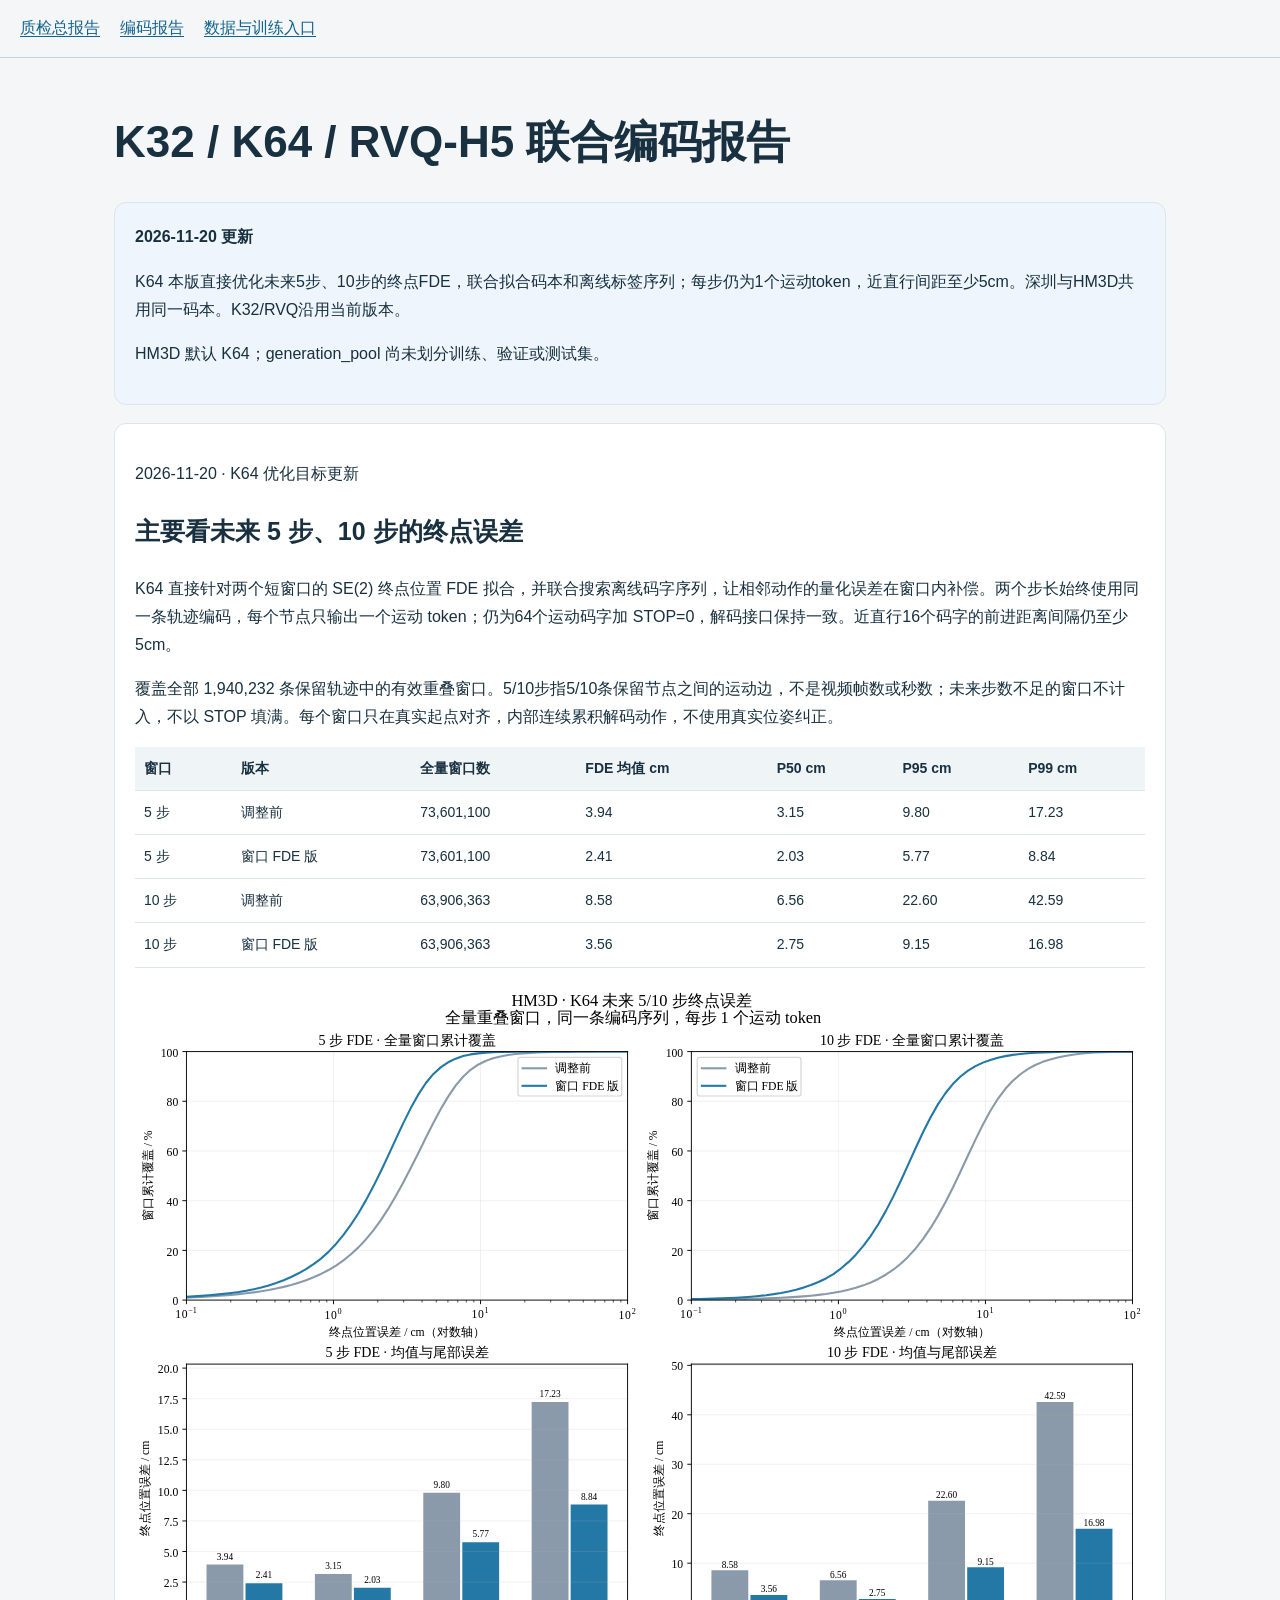
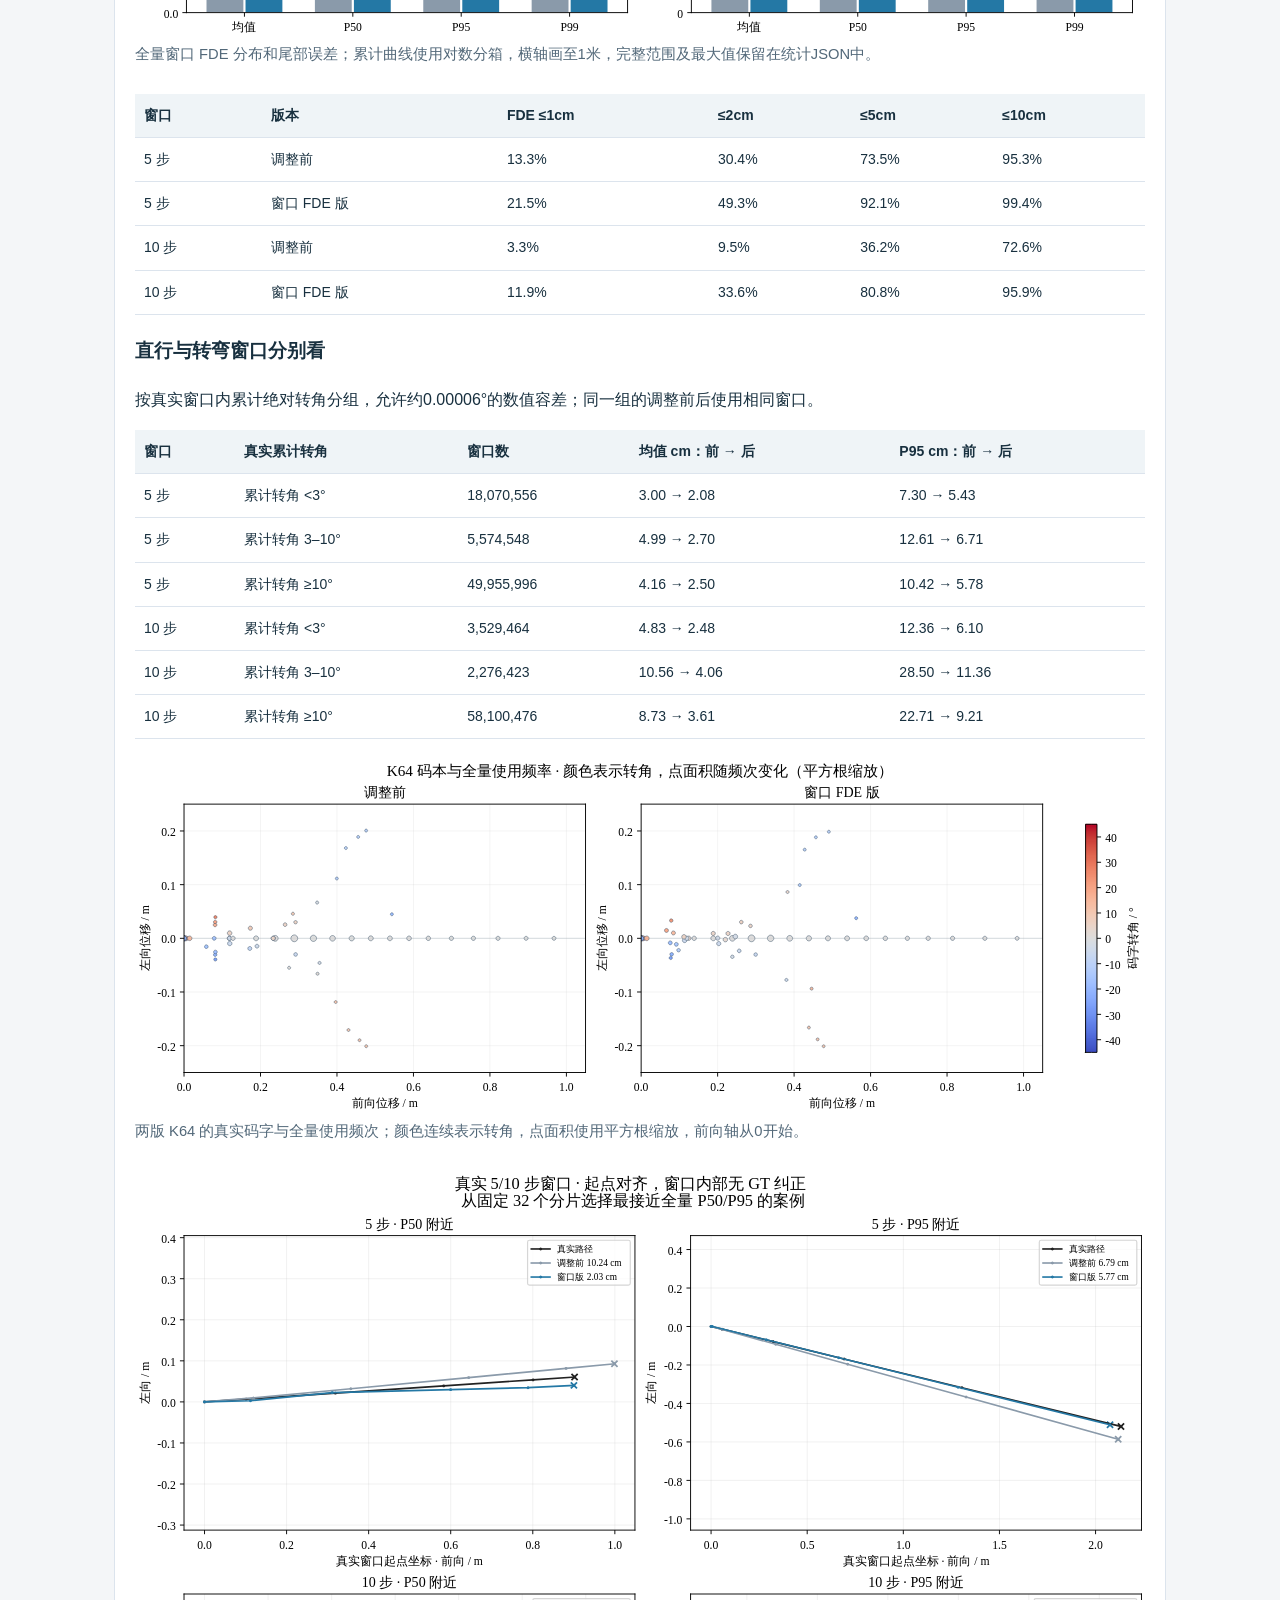
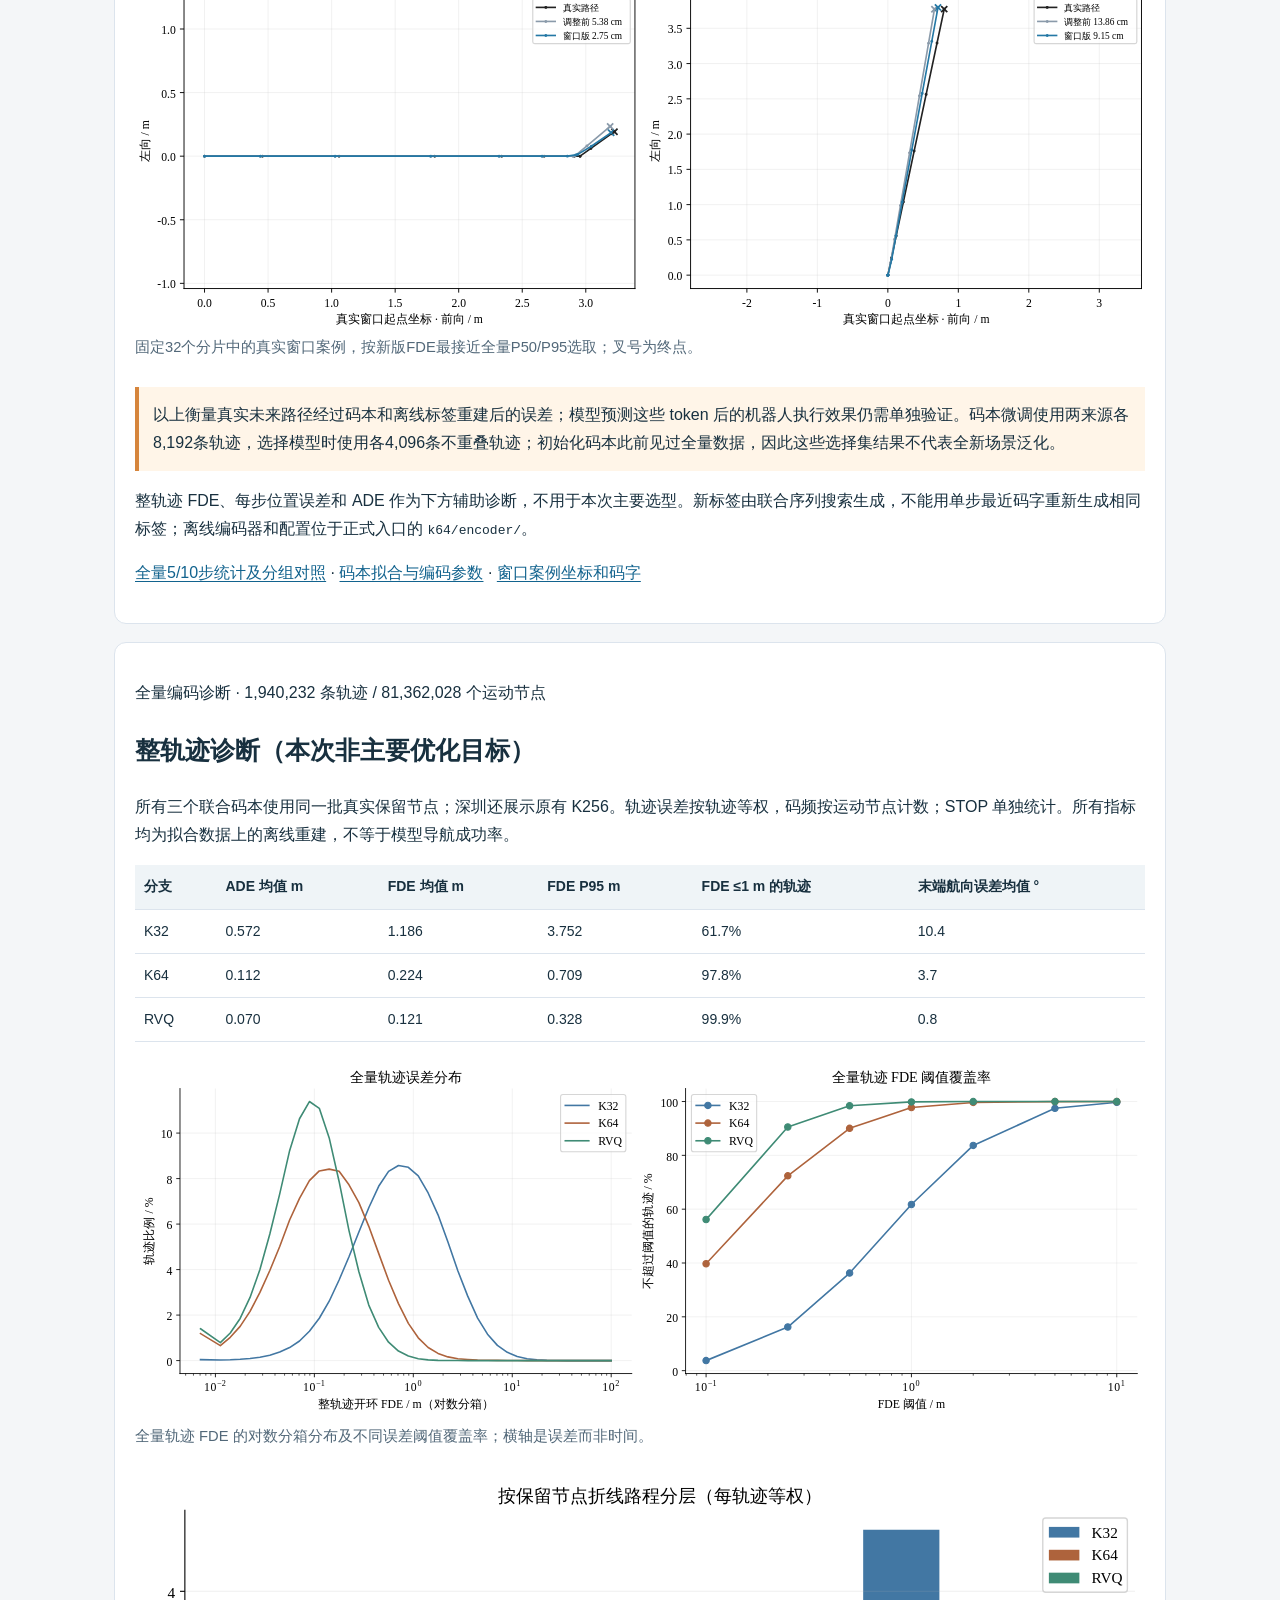
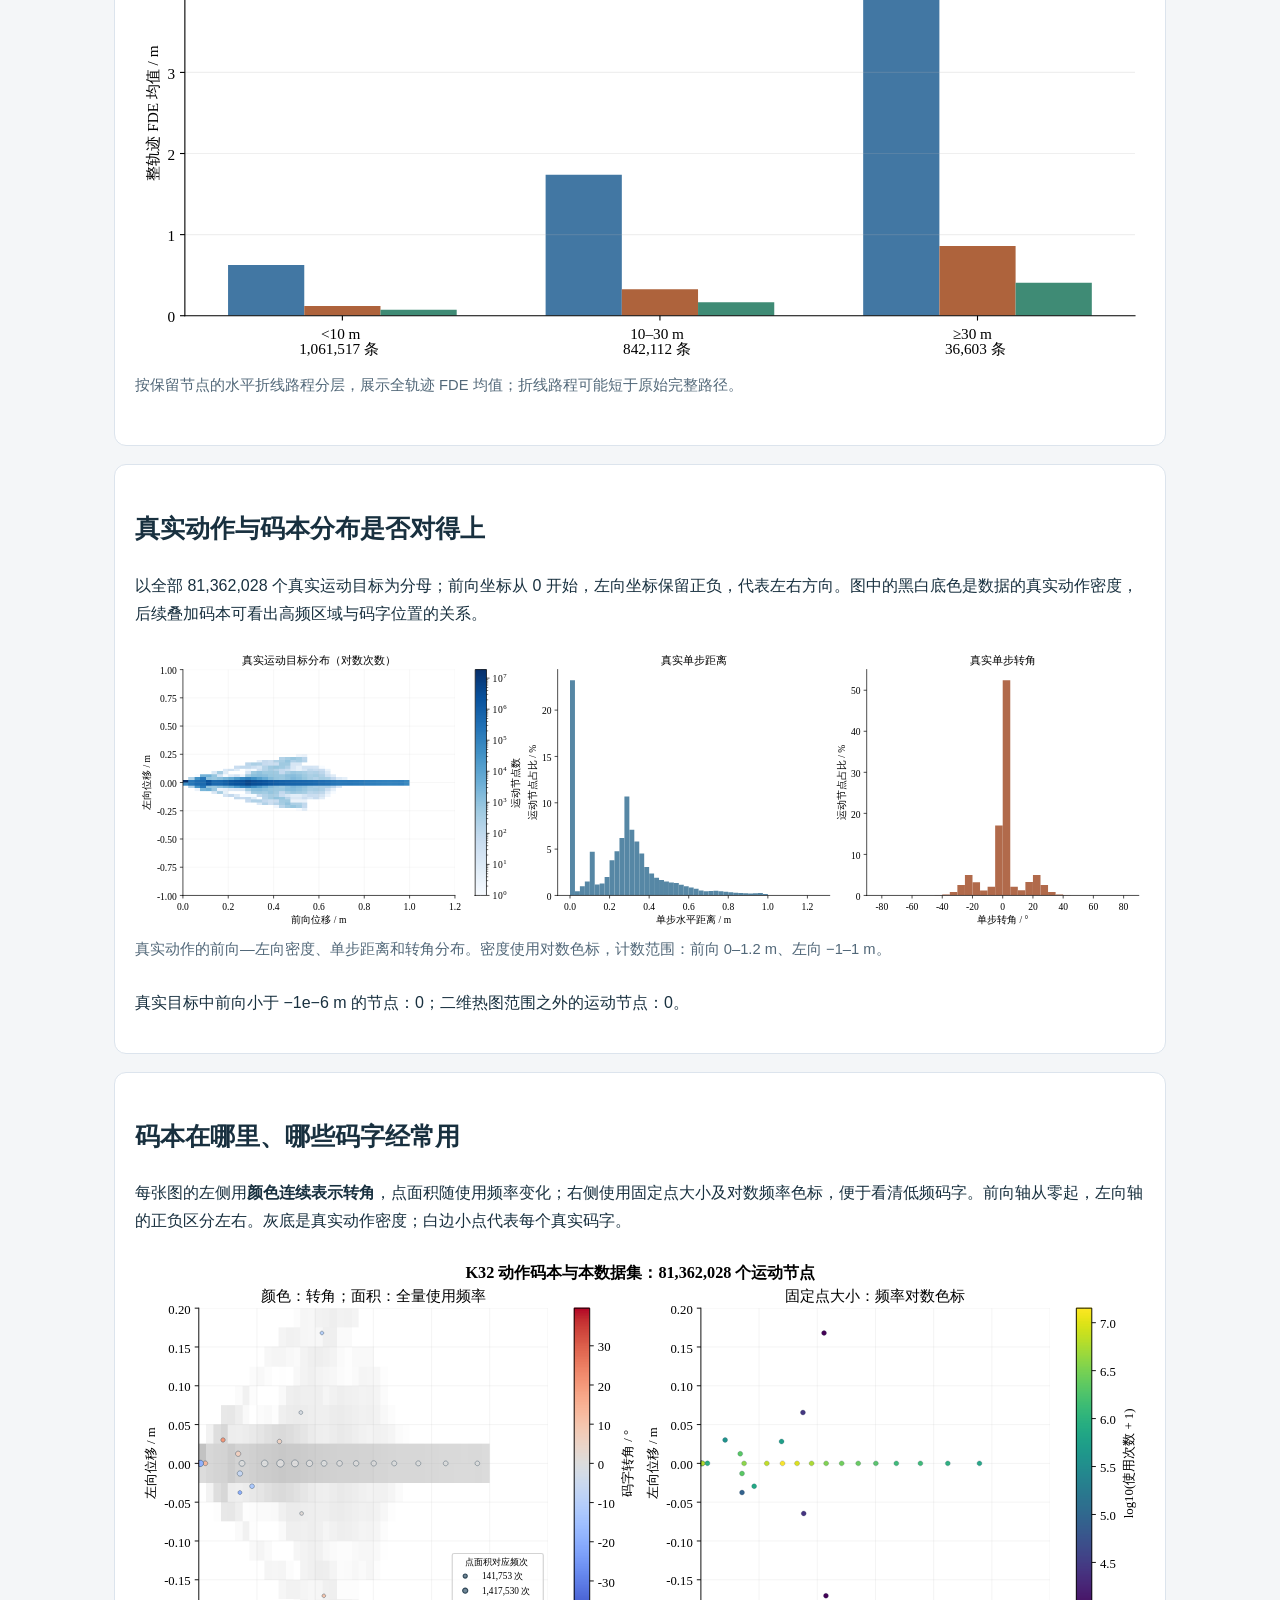
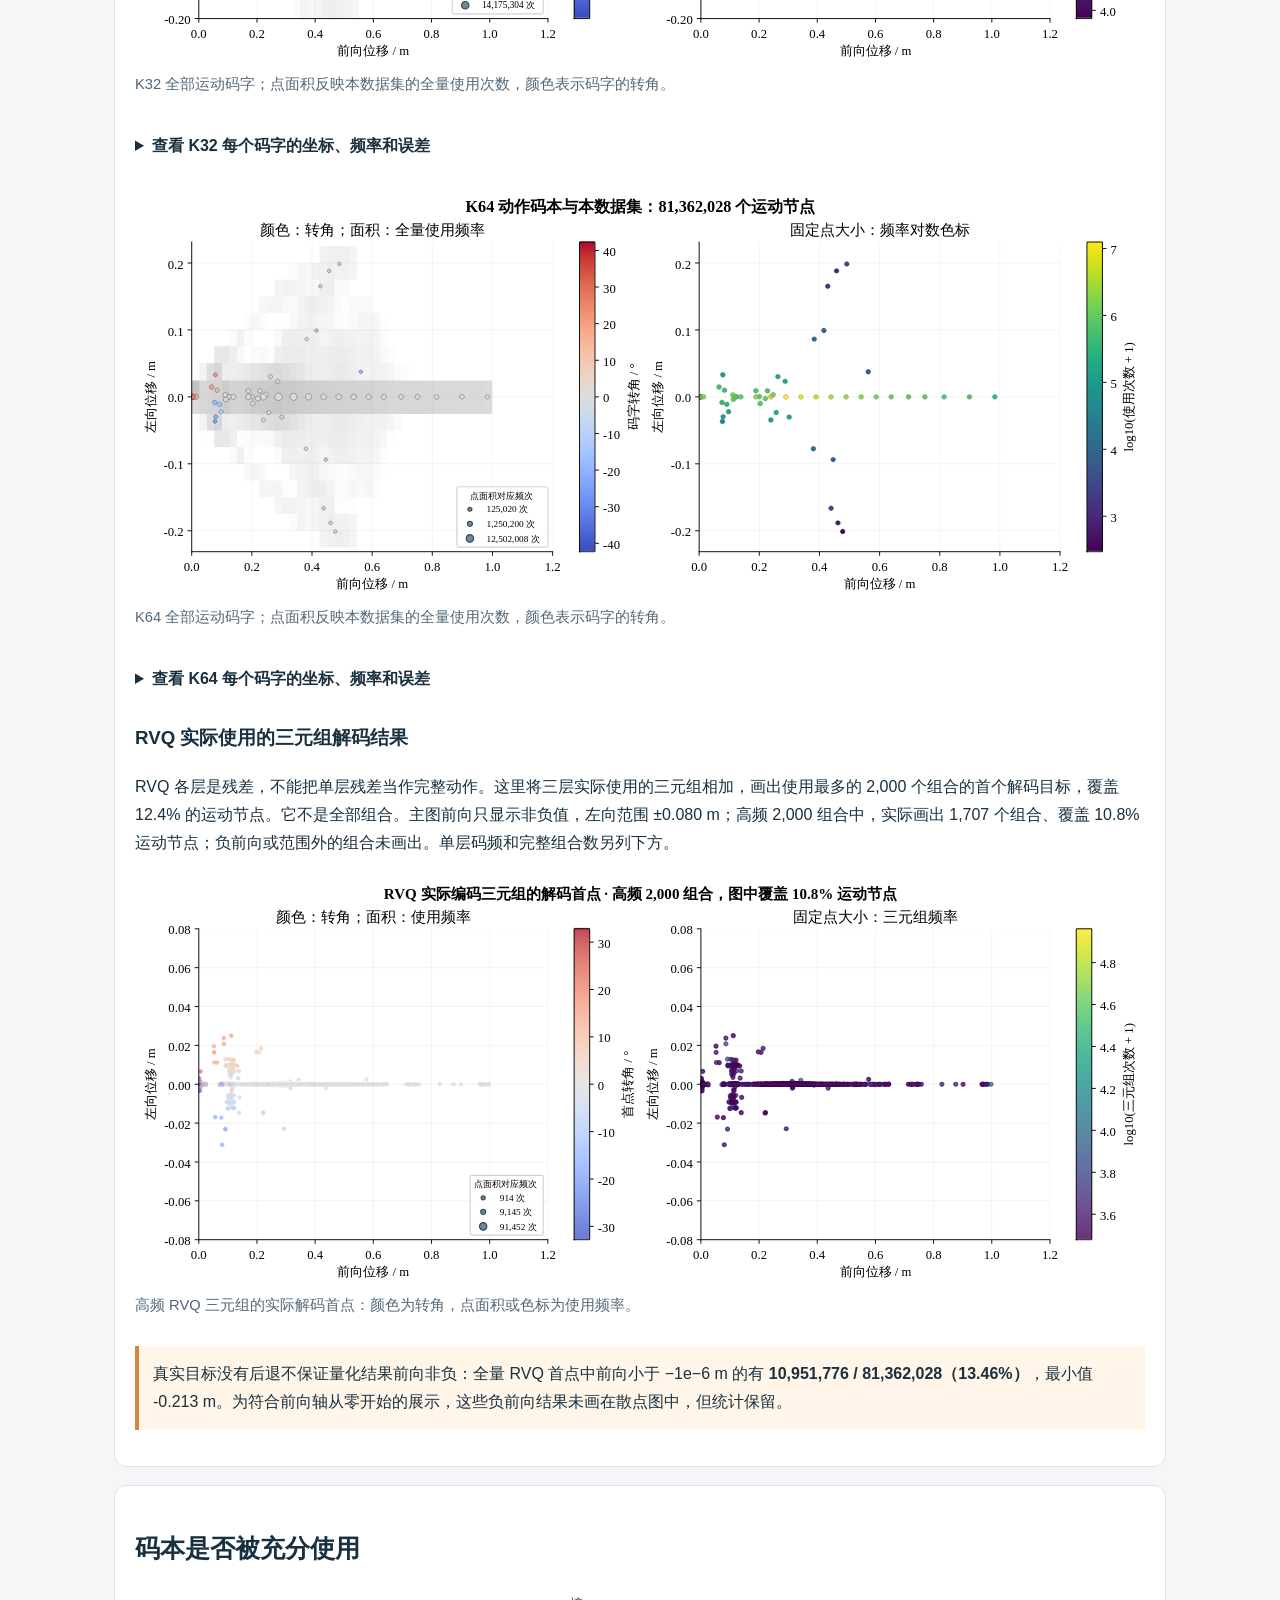
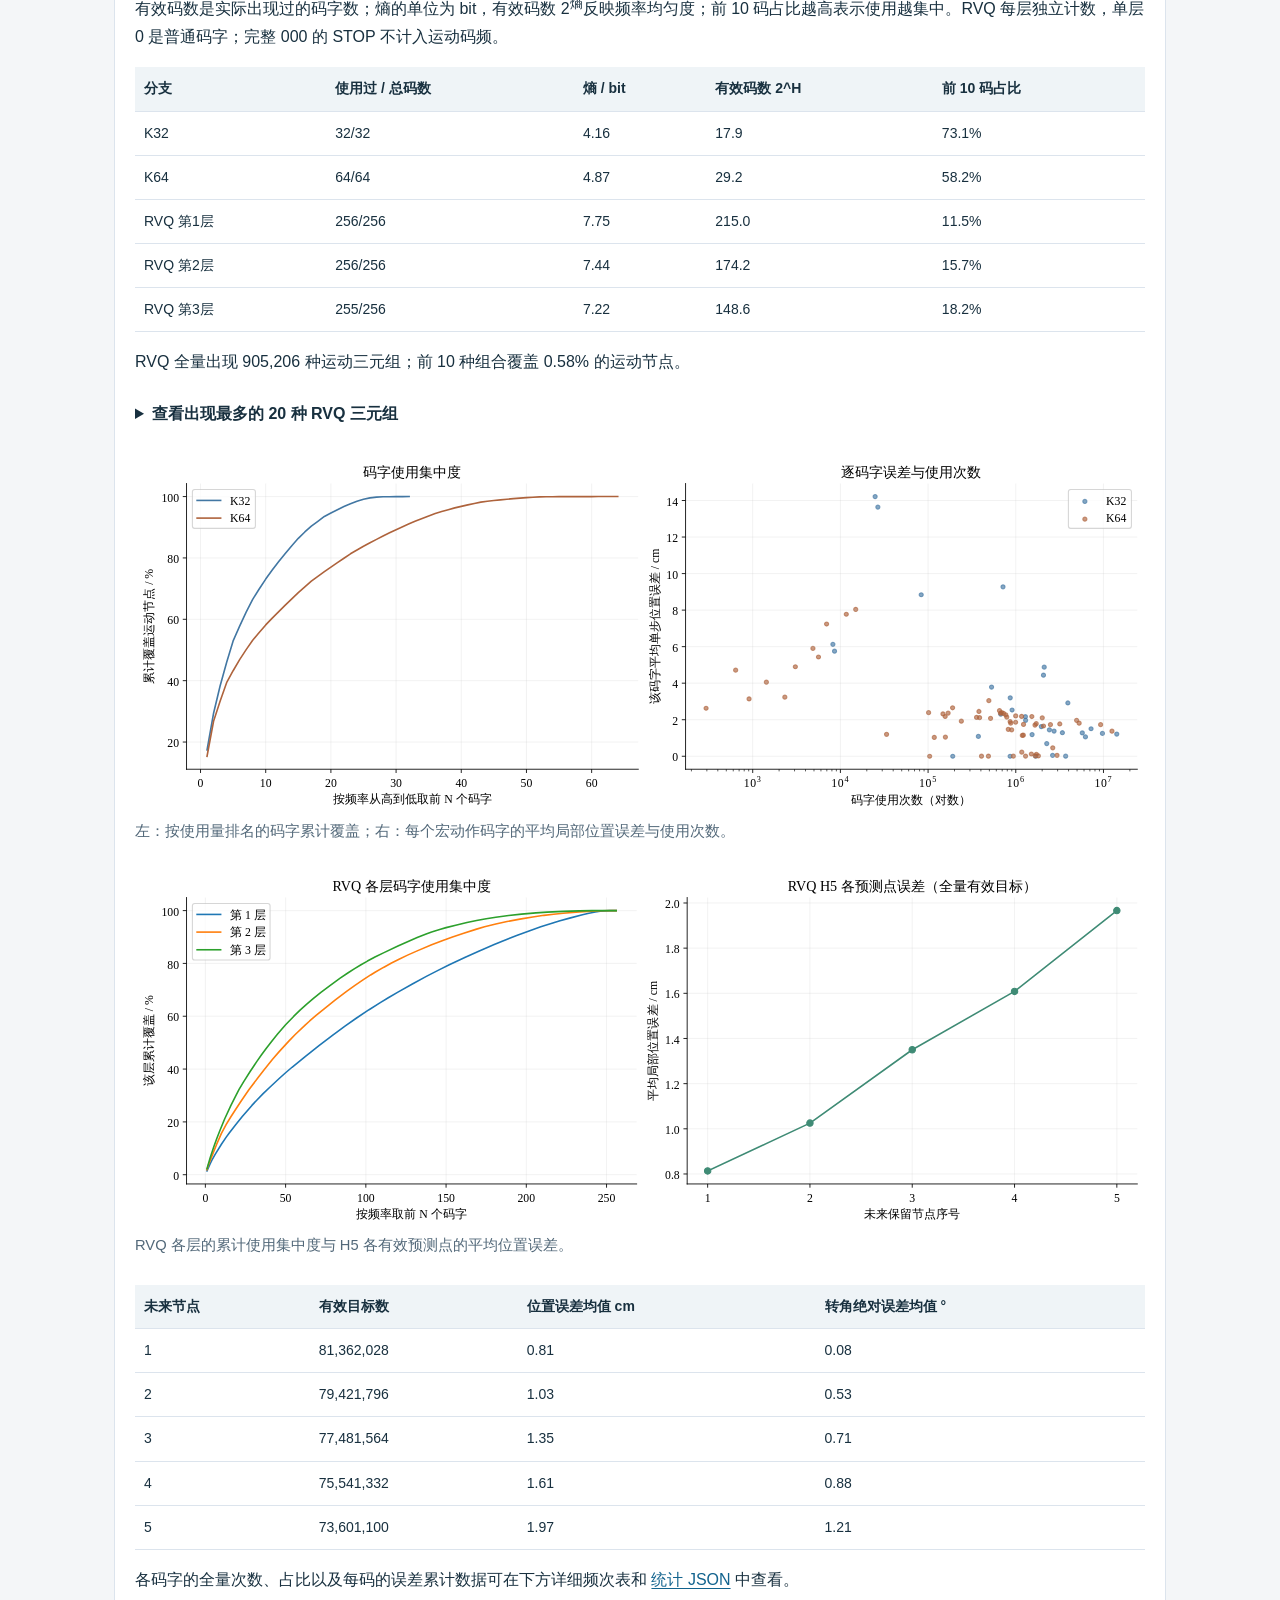
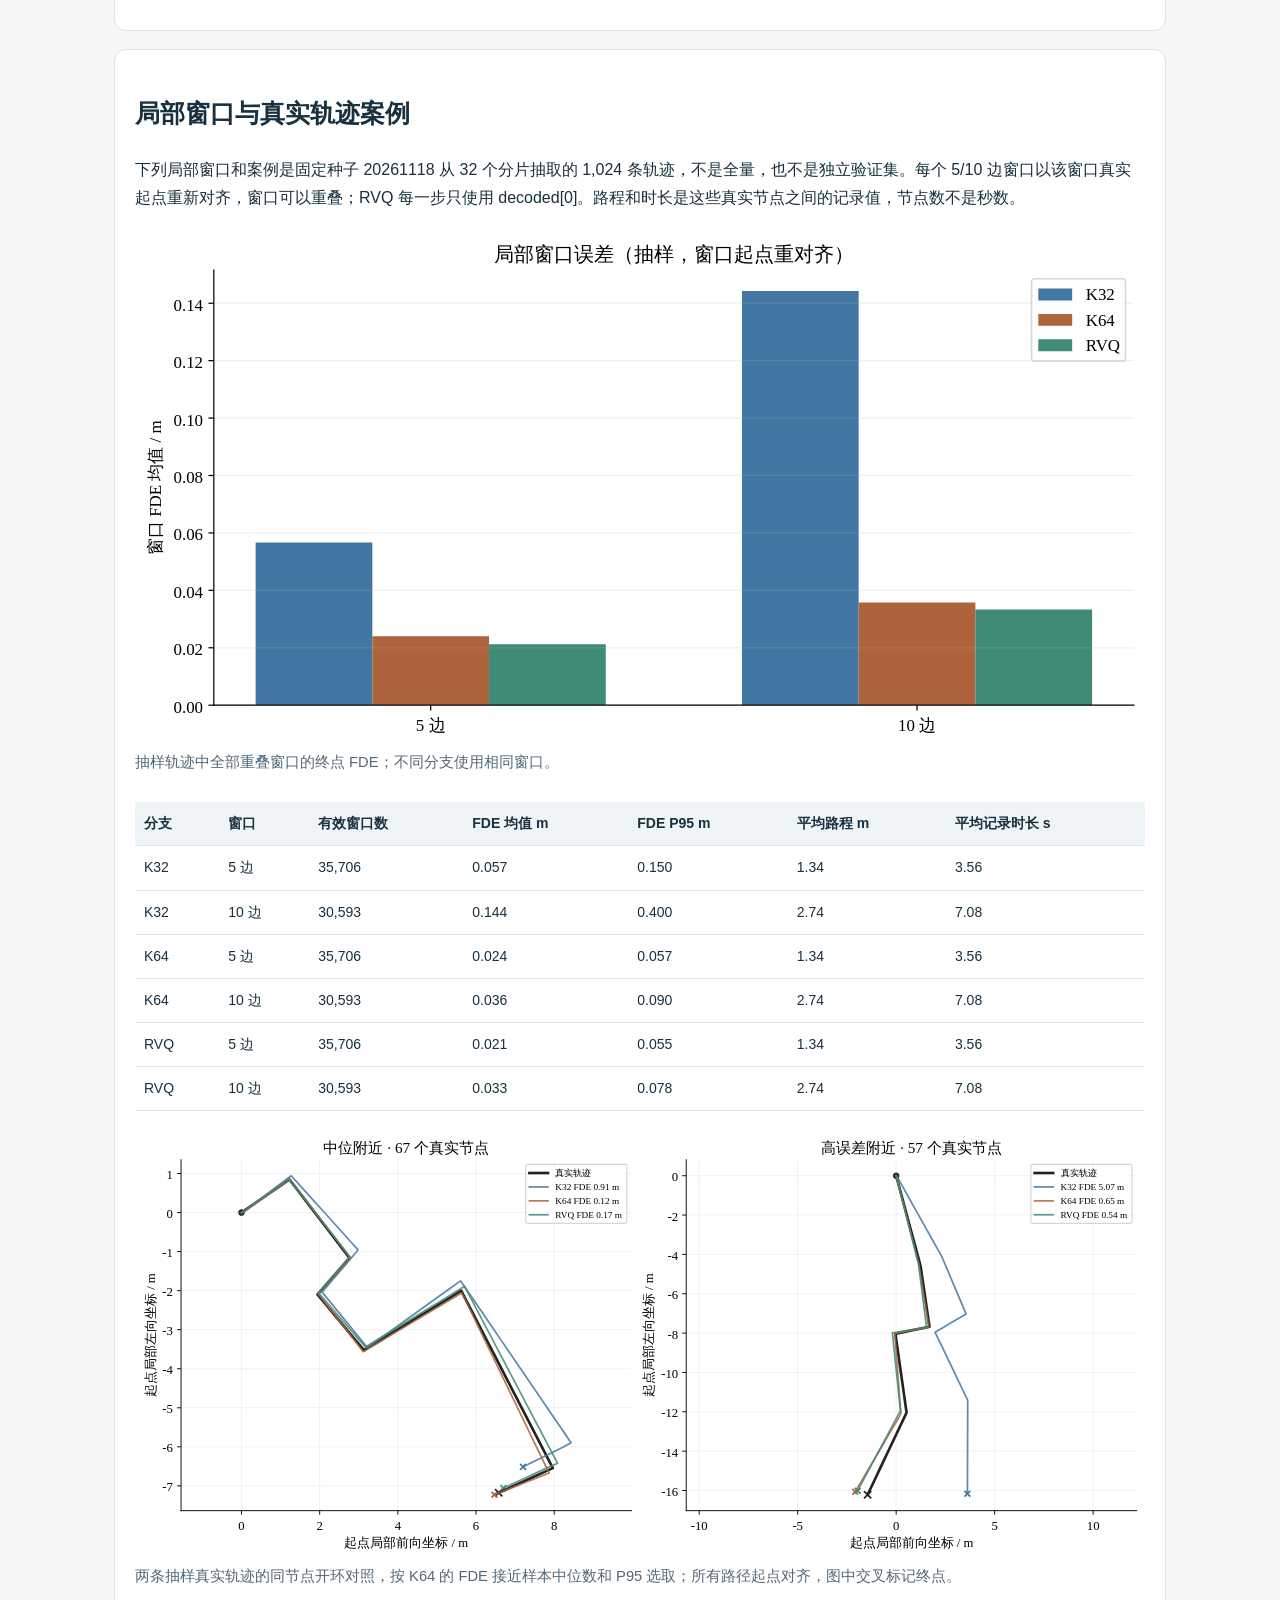
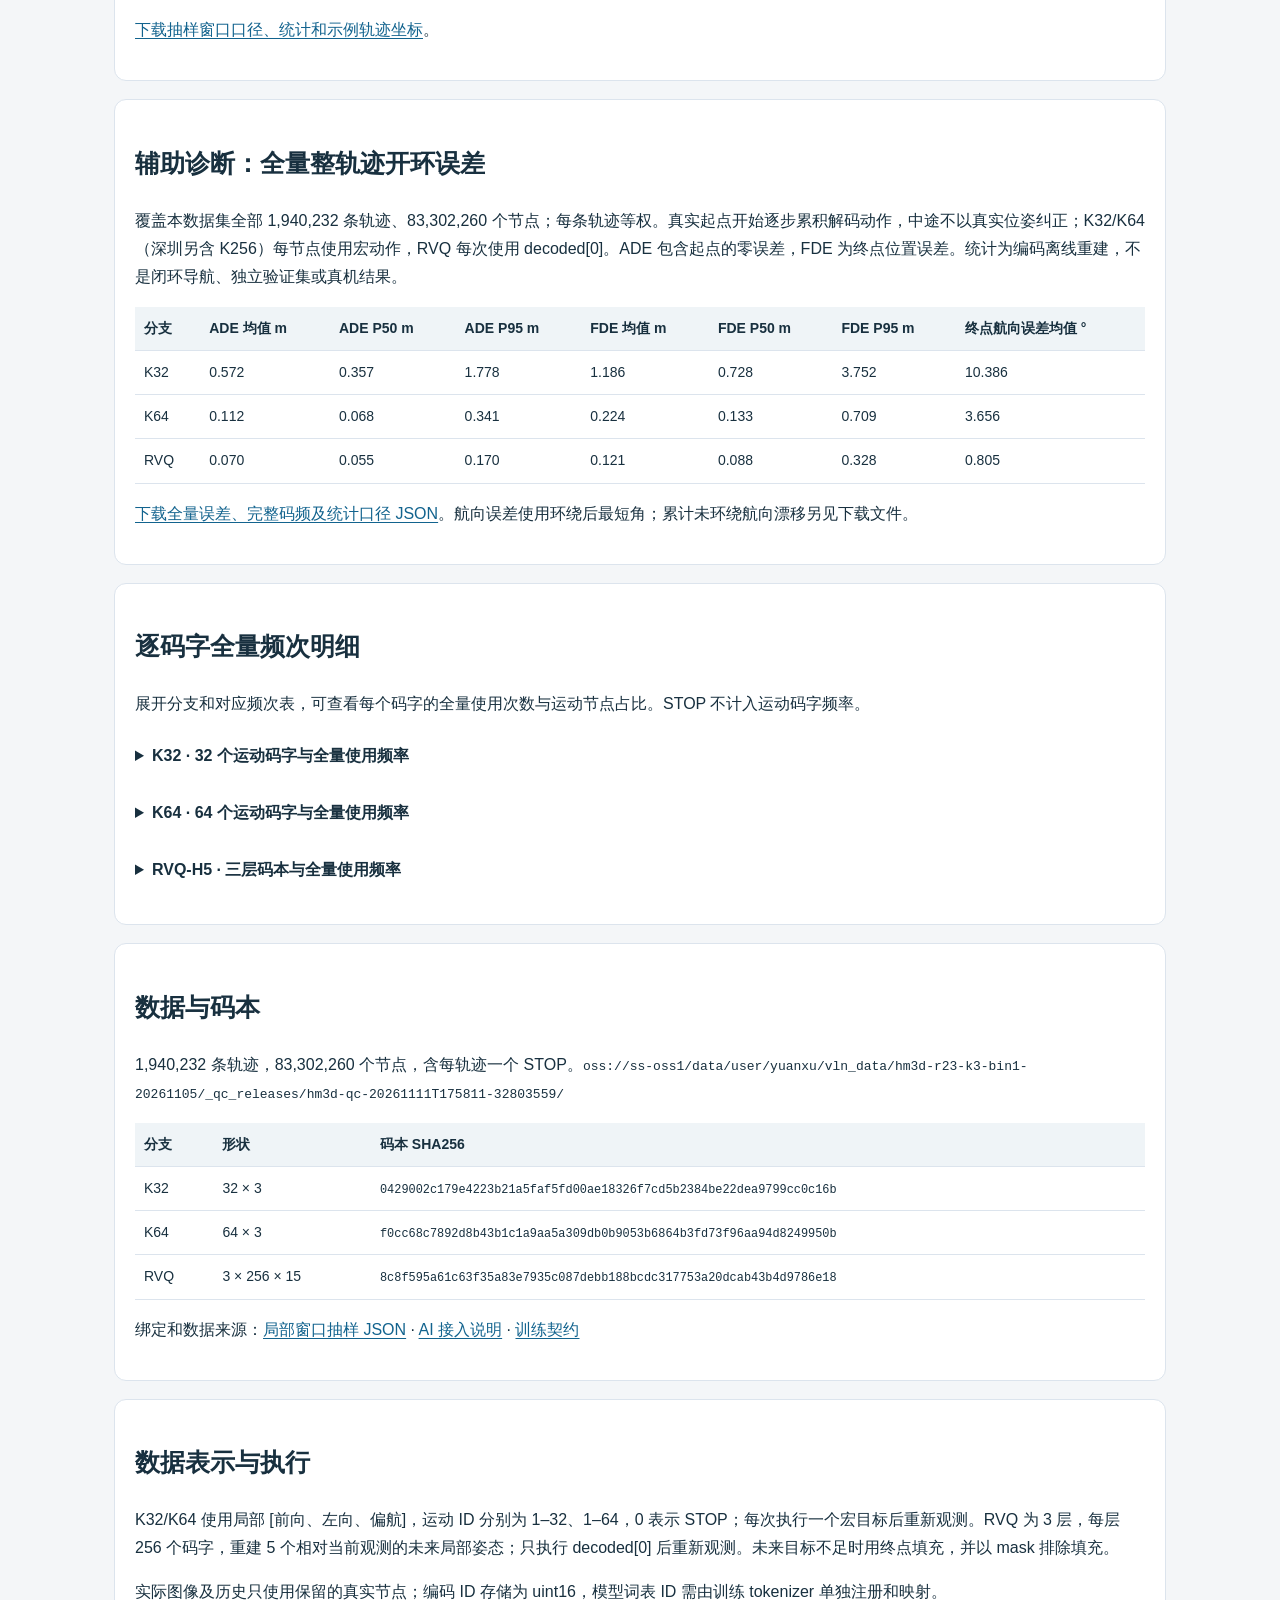
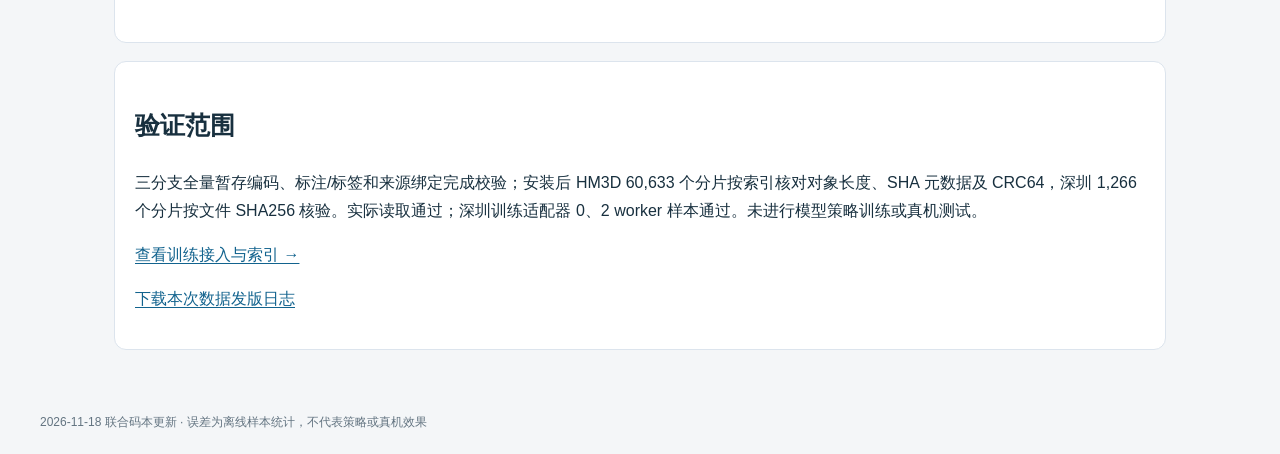
==== commit 566f4d84: "Optimize K64 encoding for full 5 and 10 step endpoint FDE" ====
--- a/tokenizer.html
+++ b/tokenizer.html
@@ -1,9 +1,9 @@
 <!DOCTYPE html>
 
-<html lang="zh-CN"><head><meta charset="utf-8"/><meta content="width=device-width,initial-scale=1" name="viewport"/><title>K32 / K64 / RVQ-H5 联合编码报告 · HM3D</title><link href="style.css" rel="stylesheet"/><style>body{margin:0}main{max-width:1100px;margin:auto;padding:24px}.panel{padding:20px;border:1px solid #dce4ed;border-radius:12px;margin:18px 0}.note{background:#eef5fc}.wrap{overflow-x:auto}table{width:100%;border-collapse:collapse}td,th{padding:9px;text-align:left;border-bottom:1px solid #dce4ed}code{overflow-wrap:anywhere}pre{white-space:pre-wrap;overflow-wrap:anywhere}.hash{font-family:monospace;font-size:.85em;overflow-wrap:anywhere}.bars{display:grid;grid-template-columns:repeat(auto-fit,minmax(230px,1fr));gap:8px}.bar{display:flex;gap:8px;align-items:center}.bar i{height:10px;background:#467fa6;display:inline-block}nav{padding:14px 20px;display:flex;gap:20px;flex-wrap:wrap}footer{padding:20px}details{margin:12px 0}a{color:#12638e}</style><style id="full-visual-style">.book-viz{display:flex;flex-wrap:wrap;gap:12px}.bookplot{display:block;width:min(100%,480px);height:auto}.frequency{display:block;width:100%;height:auto;min-height:130px}.book-dot:hover,.book-dot:focus{stroke:#111;stroke-width:2.5;fill-opacity:1}.bookplot text,.frequency text{font-size:13px;fill:#334e65}details{padding:8px 0}summary{cursor:pointer;font-weight:600}</style><style id="fit-visual-style">.insight-figure{margin:20px 0 28px}.insight-figure img{display:block;width:100%;height:auto}.insight-figure figcaption{font-size:.92rem;line-height:1.65;color:#526879;margin-top:6px}.notice{background:#fff5e8;padding:14px;border-left:4px solid #d6853c}.panel p{line-height:1.75}</style></head><body><nav><a href="index.html">质检总报告</a><a href="tokenizer.html">编码报告</a><a href="training.html">数据与训练入口</a></nav><main><h1>K32 / K64 / RVQ-H5 联合编码报告</h1><section class="panel note"><strong>2026-11-19 更新</strong><p>深圳与 HM3D 质检保留轨迹共 86,448,973 个运动节点。K32/K64 本版对近直行码字增加至少 5 cm 的前进距离间隔，将释放的 ID 用于真实侧向动作；RVQ 保持原联合码本。两套数据共享码本。</p><p>HM3D 默认 K64；generation_pool 尚未划分训练、验证或测试集。</p></section>
-<section class="panel" id="straight-spacing"><h2>K32 / K64：近直行码字间隔至少 5 cm</h2><p>2026-11-19 更新：近直行定义为码字的左向位移绝对值小于 0.5 cm 且转角绝对值小于 3°。这部分码字的前向距离间隔均达到至少 5 cm。K32 从 14 个近直行码字减为 13 个，释放 1 个 ID；K64 从 25 个减为 16 个，释放 9 个 ID。释放的 ID 在真实侧向动作上拟合，其余既有非直行码字向量保持一致。原地转向按不同转角区分，不套用前进距离间距规则。</p><p>近直行使用逐轨迹等权的带间距约束 Lloyd 拟合；新增侧向码字使用全部 |左向|≥1 cm 的真实动作，基础权重为 1/轨迹运动节点数，|左向|≥2.5 cm 时乘 5。K32/K64 分别仍为 32/64 个运动码字加 STOP，每步均只预测 1 个运动 token，归一化和 STOP=0 保持一致。RVQ 与深圳 K256 沿用当前版本。</p><div class="wrap"><table><thead><tr><th>码本</th><th>版本</th><th>近直行码字</th><th>最小前进间距 cm</th><th>侧向 ≥1cm 码字</th><th>单步位置均值 cm</th><th>侧向节点位置均值 cm</th><th>整轨迹 FDE 均值 m</th><th>FDE P95 m</th></tr></thead><tbody><tr><td>K32</td><td>调整前</td><td>14</td><td>4.02</td><td>9</td><td>1.512</td><td>5.745</td><td>1.140</td><td>3.633</td></tr><tr><td>K32</td><td>5 cm 间距版</td><td>13</td><td>5.00</td><td>10</td><td>1.549</td><td>5.704</td><td>1.186</td><td>3.752</td></tr><tr><td>K64</td><td>调整前</td><td>25</td><td>1.58</td><td>18</td><td>0.896</td><td>4.339</td><td>0.714</td><td>2.305</td></tr><tr><td>K64</td><td>5 cm 间距版</td><td>16</td><td>5.00</td><td>27</td><td>1.205</td><td>3.333</td><td>0.638</td><td>2.036</td></tr></tbody></table></div><p class="notice">间距和多样性改善会牺牲部分直行步长的拟合精度；K64 整体单步位置误差上升，整轨迹误差下降；K32 的整轨迹误差略有上升。上表为固定真实动作缓存上的调整前后对照，下方为从原始位姿重新编码的正式全量统计；均属于拟合数据离线重建，不能视为独立场景泛化或模型导航结果。</p><figure class="insight-figure"><img alt="K32和K64调整前后码字分布与直行距离间距" src="assets/joint-fit/straight-spacing-comparison.svg"/><figcaption>前两行分别展示 K32、K64 调整前后，颜色表示转角，点面积表示本数据集的全量使用频次；黑圈标出转移到侧向动作的 ID。底行直接展示近直行码字的前进距离，并标出调整后的最小间距 5 cm。</figcaption></figure><p><a href="downloads/STRAIGHT_SPACING_COMPARISON.json">下载调整前后全量对照和分组误差</a> · <a href="downloads/STRAIGHT_SPACING_FIT.json">下载拟合方法、间距清单及码本 SHA</a></p></section><section class="panel" id="fit-overview"><p class="eyebrow">全量编码诊断 · 1,940,232 条轨迹 / 81,362,028 个运动节点</p><h2>先看误差和数据覆盖</h2><p>所有三个联合码本使用同一批真实保留节点；深圳还展示原有 K256。轨迹误差按轨迹等权，码频按运动节点计数；STOP 单独统计。所有指标均为拟合数据上的离线重建，不等于模型导航成功率。</p><div class="wrap"><table><thead><tr><th>分支</th><th>ADE 均值 m</th><th>FDE 均值 m</th><th>FDE P95 m</th><th>FDE ≤1 m 的轨迹</th><th>末端航向误差均值 °</th></tr></thead><tbody><tr><td>K32</td><td>0.572</td><td>1.186</td><td>3.752</td><td>61.7%</td><td>10.4</td></tr><tr><td>K64</td><td>0.313</td><td>0.638</td><td>2.036</td><td>82.0%</td><td>5.7</td></tr><tr><td>RVQ</td><td>0.070</td><td>0.121</td><td>0.328</td><td>99.9%</td><td>0.8</td></tr></tbody></table></div><figure class="insight-figure"><img alt="全量轨迹 FDE 的对数分箱分布及不同误差阈值覆盖率；横轴是误差而非时间。" loading="lazy" src="assets/joint-fit/openloop-distribution.svg"/><figcaption>全量轨迹 FDE 的对数分箱分布及不同误差阈值覆盖率；横轴是误差而非时间。</figcaption></figure><figure class="insight-figure"><img alt="按保留节点的水平折线路程分层，展示全轨迹 FDE 均值；折线路程可能短于原始完整路径。" loading="lazy" src="assets/joint-fit/route-strata.svg"/><figcaption>按保留节点的水平折线路程分层，展示全轨迹 FDE 均值；折线路程可能短于原始完整路径。</figcaption></figure></section>
+<html lang="zh-CN"><head><meta charset="utf-8"/><meta content="width=device-width,initial-scale=1" name="viewport"/><title>K32 / K64 / RVQ-H5 联合编码报告 · HM3D</title><link href="style.css" rel="stylesheet"/><style>body{margin:0}main{max-width:1100px;margin:auto;padding:24px}.panel{padding:20px;border:1px solid #dce4ed;border-radius:12px;margin:18px 0}.note{background:#eef5fc}.wrap{overflow-x:auto}table{width:100%;border-collapse:collapse}td,th{padding:9px;text-align:left;border-bottom:1px solid #dce4ed}code{overflow-wrap:anywhere}pre{white-space:pre-wrap;overflow-wrap:anywhere}.hash{font-family:monospace;font-size:.85em;overflow-wrap:anywhere}.bars{display:grid;grid-template-columns:repeat(auto-fit,minmax(230px,1fr));gap:8px}.bar{display:flex;gap:8px;align-items:center}.bar i{height:10px;background:#467fa6;display:inline-block}nav{padding:14px 20px;display:flex;gap:20px;flex-wrap:wrap}footer{padding:20px}details{margin:12px 0}a{color:#12638e}</style><style id="full-visual-style">.book-viz{display:flex;flex-wrap:wrap;gap:12px}.bookplot{display:block;width:min(100%,480px);height:auto}.frequency{display:block;width:100%;height:auto;min-height:130px}.book-dot:hover,.book-dot:focus{stroke:#111;stroke-width:2.5;fill-opacity:1}.bookplot text,.frequency text{font-size:13px;fill:#334e65}details{padding:8px 0}summary{cursor:pointer;font-weight:600}</style><style id="fit-visual-style">.insight-figure{margin:20px 0 28px}.insight-figure img{display:block;width:100%;height:auto}.insight-figure figcaption{font-size:.92rem;line-height:1.65;color:#526879;margin-top:6px}.notice{background:#fff5e8;padding:14px;border-left:4px solid #d6853c}.panel p{line-height:1.75}</style></head><body><nav><a href="index.html">质检总报告</a><a href="tokenizer.html">编码报告</a><a href="training.html">数据与训练入口</a></nav><main><h1>K32 / K64 / RVQ-H5 联合编码报告</h1><section class="panel note"><strong>2026-11-20 更新</strong><p>K64 本版直接优化未来5步、10步的终点FDE，联合拟合码本和离线标签序列；每步仍为1个运动token，近直行间距至少5cm。深圳与HM3D共用同一码本。K32/RVQ沿用当前版本。</p><p>HM3D 默认 K64；generation_pool 尚未划分训练、验证或测试集。</p></section>
+<section class="panel" id="k64-window-objective"><p class="eyebrow">2026-11-20 · K64 优化目标更新</p><h2>主要看未来 5 步、10 步的终点误差</h2><p>K64 直接针对两个短窗口的 SE(2) 终点位置 FDE 拟合，并联合搜索离线码字序列，让相邻动作的量化误差在窗口内补偿。两个步长始终使用同一条轨迹编码，每个节点只输出一个运动 token；仍为64个运动码字加 STOP=0，解码接口保持一致。近直行16个码字的前进距离间隔仍至少5cm。</p><p>覆盖全部 1,940,232 条保留轨迹中的有效重叠窗口。5/10步指5/10条保留节点之间的运动边，不是视频帧数或秒数；未来步数不足的窗口不计入，不以 STOP 填满。每个窗口只在真实起点对齐，内部连续累积解码动作，不使用真实位姿纠正。</p><div class="wrap"><table><thead><tr><th>窗口</th><th>版本</th><th>全量窗口数</th><th>FDE 均值 cm</th><th>P50 cm</th><th>P95 cm</th><th>P99 cm</th></tr></thead><tbody><tr><td>5 步</td><td>调整前</td><td>73,601,100</td><td>3.94</td><td>3.15</td><td>9.80</td><td>17.23</td></tr><tr><td>5 步</td><td>窗口 FDE 版</td><td>73,601,100</td><td>2.41</td><td>2.03</td><td>5.77</td><td>8.84</td></tr><tr><td>10 步</td><td>调整前</td><td>63,906,363</td><td>8.58</td><td>6.56</td><td>22.60</td><td>42.59</td></tr><tr><td>10 步</td><td>窗口 FDE 版</td><td>63,906,363</td><td>3.56</td><td>2.75</td><td>9.15</td><td>16.98</td></tr></tbody></table></div><figure class="insight-figure"><img alt="全量窗口 FDE 分布和尾部误差；累计曲线使用对数分箱，横轴画至1米，完整范围及最大值保留在统计JSON中。" src="assets/joint-fit/k64-window-endpoints.svg"/><figcaption>全量窗口 FDE 分布和尾部误差；累计曲线使用对数分箱，横轴画至1米，完整范围及最大值保留在统计JSON中。</figcaption></figure><div class="wrap"><table><thead><tr><th>窗口</th><th>版本</th><th>FDE ≤1cm</th><th>≤2cm</th><th>≤5cm</th><th>≤10cm</th></tr></thead><tbody><tr><td>5 步</td><td>调整前</td><td>13.3%</td><td>30.4%</td><td>73.5%</td><td>95.3%</td></tr><tr><td>5 步</td><td>窗口 FDE 版</td><td>21.5%</td><td>49.3%</td><td>92.1%</td><td>99.4%</td></tr><tr><td>10 步</td><td>调整前</td><td>3.3%</td><td>9.5%</td><td>36.2%</td><td>72.6%</td></tr><tr><td>10 步</td><td>窗口 FDE 版</td><td>11.9%</td><td>33.6%</td><td>80.8%</td><td>95.9%</td></tr></tbody></table></div><h3>直行与转弯窗口分别看</h3><p>按真实窗口内累计绝对转角分组，允许约0.00006°的数值容差；同一组的调整前后使用相同窗口。</p><div class="wrap"><table><thead><tr><th>窗口</th><th>真实累计转角</th><th>窗口数</th><th>均值 cm：前 → 后</th><th>P95 cm：前 → 后</th></tr></thead><tbody><tr><td>5 步</td><td>累计转角 &lt;3°</td><td>18,070,556</td><td>3.00 → 2.08</td><td>7.30 → 5.43</td></tr><tr><td>5 步</td><td>累计转角 3–10°</td><td>5,574,548</td><td>4.99 → 2.70</td><td>12.61 → 6.71</td></tr><tr><td>5 步</td><td>累计转角 ≥10°</td><td>49,955,996</td><td>4.16 → 2.50</td><td>10.42 → 5.78</td></tr><tr><td>10 步</td><td>累计转角 &lt;3°</td><td>3,529,464</td><td>4.83 → 2.48</td><td>12.36 → 6.10</td></tr><tr><td>10 步</td><td>累计转角 3–10°</td><td>2,276,423</td><td>10.56 → 4.06</td><td>28.50 → 11.36</td></tr><tr><td>10 步</td><td>累计转角 ≥10°</td><td>58,100,476</td><td>8.73 → 3.61</td><td>22.71 → 9.21</td></tr></tbody></table></div><figure class="insight-figure"><img alt="两版 K64 的真实码字与全量使用频次；颜色连续表示转角，点面积使用平方根缩放，前向轴从0开始。" src="assets/joint-fit/k64-window-codebook-comparison.svg"/><figcaption>两版 K64 的真实码字与全量使用频次；颜色连续表示转角，点面积使用平方根缩放，前向轴从0开始。</figcaption></figure><figure class="insight-figure"><img alt="固定32个分片中的真实窗口案例，按新版FDE最接近全量P50/P95选取；叉号为终点。" src="assets/joint-fit/k64-window-cases.svg"/><figcaption>固定32个分片中的真实窗口案例，按新版FDE最接近全量P50/P95选取；叉号为终点。</figcaption></figure><p class="notice">以上衡量真实未来路径经过码本和离线标签重建后的误差；模型预测这些 token 后的机器人执行效果仍需单独验证。码本微调使用两来源各8,192条轨迹，选择模型时使用各4,096条不重叠轨迹；初始化码本此前见过全量数据，因此这些选择集结果不代表全新场景泛化。</p><p>整轨迹 FDE、每步位置误差和 ADE 作为下方辅助诊断，不用于本次主要选型。新标签由联合序列搜索生成，不能用单步最近码字重新生成相同标签；离线编码器和配置位于正式入口的 <code>k64/encoder/</code>。</p><p><a href="downloads/K64_WINDOW_COMPARISON.json">全量5/10步统计及分组对照</a> · <a href="downloads/K64_WINDOW_FIT.json">码本拟合与编码参数</a> · <a href="downloads/K64_WINDOW_CASES.json">窗口案例坐标和码字</a></p></section><section class="panel" id="fit-overview"><p class="eyebrow">全量编码诊断 · 1,940,232 条轨迹 / 81,362,028 个运动节点</p><h2>整轨迹诊断（本次非主要优化目标）</h2><p>所有三个联合码本使用同一批真实保留节点；深圳还展示原有 K256。轨迹误差按轨迹等权，码频按运动节点计数；STOP 单独统计。所有指标均为拟合数据上的离线重建，不等于模型导航成功率。</p><div class="wrap"><table><thead><tr><th>分支</th><th>ADE 均值 m</th><th>FDE 均值 m</th><th>FDE P95 m</th><th>FDE ≤1 m 的轨迹</th><th>末端航向误差均值 °</th></tr></thead><tbody><tr><td>K32</td><td>0.572</td><td>1.186</td><td>3.752</td><td>61.7%</td><td>10.4</td></tr><tr><td>K64</td><td>0.112</td><td>0.224</td><td>0.709</td><td>97.8%</td><td>3.7</td></tr><tr><td>RVQ</td><td>0.070</td><td>0.121</td><td>0.328</td><td>99.9%</td><td>0.8</td></tr></tbody></table></div><figure class="insight-figure"><img alt="全量轨迹 FDE 的对数分箱分布及不同误差阈值覆盖率；横轴是误差而非时间。" loading="lazy" src="assets/joint-fit/openloop-distribution.svg"/><figcaption>全量轨迹 FDE 的对数分箱分布及不同误差阈值覆盖率；横轴是误差而非时间。</figcaption></figure><figure class="insight-figure"><img alt="按保留节点的水平折线路程分层，展示全轨迹 FDE 均值；折线路程可能短于原始完整路径。" loading="lazy" src="assets/joint-fit/route-strata.svg"/><figcaption>按保留节点的水平折线路程分层，展示全轨迹 FDE 均值；折线路程可能短于原始完整路径。</figcaption></figure></section>
 <section class="panel" id="data-motion"><h2>真实动作与码本分布是否对得上</h2><p>以全部 81,362,028 个真实运动目标为分母；前向坐标从 0 开始，左向坐标保留正负，代表左右方向。图中的黑白底色是数据的真实动作密度，后续叠加码本可看出高频区域与码字位置的关系。</p><figure class="insight-figure"><img alt="真实动作的前向—左向密度、单步距离和转角分布。密度使用对数色标，计数范围：前向 0–1.2 m、左向 −1–1 m。" loading="lazy" src="assets/joint-fit/gt-distribution.svg"/><figcaption>真实动作的前向—左向密度、单步距离和转角分布。密度使用对数色标，计数范围：前向 0–1.2 m、左向 −1–1 m。</figcaption></figure><p>真实目标中前向小于 −1e−6 m 的节点：0；二维热图范围之外的运动节点：0。</p></section>
-<section class="panel" id="book-fit"><h2>码本在哪里、哪些码字经常用</h2><p>每张图的左侧用<strong>颜色连续表示转角</strong>，点面积随使用频率变化；右侧使用固定点大小及对数频率色标，便于看清低频码字。前向轴从零起，左向轴的正负区分左右。灰底是真实动作密度；白边小点代表每个真实码字。</p><figure class="insight-figure"><img alt="K32 全部运动码字；点面积反映本数据集的全量使用次数，颜色表示码字的转角。" loading="lazy" src="assets/joint-fit/k32-codebook.svg"/><figcaption>K32 全部运动码字；点面积反映本数据集的全量使用次数，颜色表示码字的转角。</figcaption></figure><details><summary>查看 K32 每个码字的坐标、频率和误差</summary><div class="wrap"><table><thead><tr><th>ID</th><th>前向 m</th><th>左向 m</th><th>转角 °</th><th>全量次数</th><th>占比</th><th>平均位置误差 cm</th></tr></thead><tbody><tr><td>1</td><td>0.2264</td><td>0.0000</td><td>-0.00</td><td>7,217,145</td><td>8.870%</td><td>1.51</td></tr><tr><td>2</td><td>0.0000</td><td>-0.0000</td><td>-28.35</td><td>3,705,138</td><td>4.554%</td><td>0.00</td></tr><tr><td>3</td><td>0.1485</td><td>-0.0000</td><td>-0.00</td><td>3,924,602</td><td>4.824%</td><td>2.92</td></tr><tr><td>4</td><td>0.1414</td><td>-0.0130</td><td>-6.31</td><td>2,110,224</td><td>2.594%</td><td>4.88</td></tr><tr><td>5</td><td>0.2772</td><td>0.0282</td><td>5.73</td><td>529,368</td><td>0.651%</td><td>3.79</td></tr><tr><td>6</td><td>0.3534</td><td>-0.0646</td><td>1.40</td><td>24,897</td><td>0.031%</td><td>14.22</td></tr><tr><td>7</td><td>0.0000</td><td>-0.0000</td><td>39.60</td><td>191,040</td><td>0.235%</td><td>0.00</td></tr><tr><td>8</td><td>0.7545</td><td>0.0000</td><td>-0.00</td><td>1,286,944</td><td>1.582%</td><td>2.16</td></tr><tr><td>9</td><td>0.1353</td><td>0.0123</td><td>6.24</td><td>2,069,367</td><td>2.543%</td><td>4.44</td></tr><tr><td>10</td><td>0.3805</td><td>0.0000</td><td>0.00</td><td>5,734,811</td><td>7.049%</td><td>1.27</td></tr><tr><td>11</td><td>0.3305</td><td>0.0000</td><td>0.00</td><td>9,729,237</td><td>11.958%</td><td>1.25</td></tr><tr><td>12</td><td>0.1831</td><td>-0.0295</td><td>-12.97</td><td>715,029</td><td>0.879%</td><td>9.28</td></tr><tr><td>13</td><td>0.8486</td><td>0.0000</td><td>-0.00</td><td>907,609</td><td>1.116%</td><td>2.53</td></tr><tr><td>14</td><td>0.0061</td><td>0.0000</td><td>17.32</td><td>1,534,303</td><td>1.886%</td><td>1.19</td></tr><tr><td>15</td><td>0.0833</td><td>0.0302</td><td>20.32</td><td>374,442</td><td>0.460%</td><td>1.09</td></tr><tr><td>16</td><td>0.5408</td><td>-0.0000</td><td>0.00</td><td>2,417,382</td><td>2.971%</td><td>1.45</td></tr><tr><td>17</td><td>0.0000</td><td>0.0000</td><td>31.80</td><td>861,554</td><td>1.059%</td><td>0.00</td></tr><tr><td>18</td><td>0.0225</td><td>0.0001</td><td>13.51</td><td>864,329</td><td>1.062%</td><td>3.20</td></tr><tr><td>19</td><td>0.0035</td><td>0.0000</td><td>20.58</td><td>2,255,060</td><td>2.772%</td><td>0.69</td></tr><tr><td>20</td><td>0.1414</td><td>-0.0376</td><td>-20.05</td><td>83,476</td><td>0.103%</td><td>8.84</td></tr><tr><td>21</td><td>0.6014</td><td>-0.0000</td><td>0.00</td><td>1,955,761</td><td>2.404%</td><td>1.63</td></tr><tr><td>22</td><td>0.4298</td><td>-0.1707</td><td>10.13</td><td>8,574</td><td>0.011%</td><td>5.75</td></tr><tr><td>23</td><td>0.0000</td><td>0.0000</td><td>27.31</td><td>1,689,142</td><td>2.076%</td><td>0.00</td></tr><tr><td>24</td><td>0.0002</td><td>0.0000</td><td>23.60</td><td>2,629,847</td><td>3.232%</td><td>0.05</td></tr><tr><td>25</td><td>0.9575</td><td>-0.0000</td><td>-0.00</td><td>673,972</td><td>0.828%</td><td>2.30</td></tr><tr><td>26</td><td>0.4233</td><td>0.1680</td><td>-10.15</td><td>8,212</td><td>0.010%</td><td>6.13</td></tr><tr><td>27</td><td>0.4839</td><td>0.0000</td><td>0.00</td><td>2,733,831</td><td>3.360%</td><td>1.38</td></tr><tr><td>28</td><td>0.4305</td><td>-0.0000</td><td>-0.00</td><td>3,400,365</td><td>4.179%</td><td>1.29</td></tr><tr><td>29</td><td>0.2805</td><td>0.0000</td><td>0.00</td><td>14,175,304</td><td>17.423%</td><td>1.22</td></tr><tr><td>30</td><td>0.6718</td><td>-0.0000</td><td>-0.00</td><td>1,295,028</td><td>1.592%</td><td>1.97</td></tr><tr><td>31</td><td>0.3508</td><td>0.0655</td><td>-1.46</td><td>26,743</td><td>0.033%</td><td>13.64</td></tr><tr><td>32</td><td>0.0055</td><td>-0.0000</td><td>-19.49</td><td>6,229,292</td><td>7.656%</td><td>1.06</td></tr></tbody></table></div></details><figure class="insight-figure"><img alt="K64 全部运动码字；点面积反映本数据集的全量使用次数，颜色表示码字的转角。" loading="lazy" src="assets/joint-fit/k64-codebook.svg"/><figcaption>K64 全部运动码字；点面积反映本数据集的全量使用次数，颜色表示码字的转角。</figcaption></figure><details><summary>查看 K64 每个码字的坐标、频率和误差</summary><div class="wrap"><table><thead><tr><th>ID</th><th>前向 m</th><th>左向 m</th><th>转角 °</th><th>全量次数</th><th>占比</th><th>平均位置误差 cm</th></tr></thead><tbody><tr><td>1</td><td>0.5384</td><td>0.0000</td><td>0.00</td><td>2,087,269</td><td>2.565%</td><td>1.23</td></tr><tr><td>2</td><td>0.2384</td><td>0.0000</td><td>0.00</td><td>6,299,809</td><td>7.743%</td><td>1.25</td></tr><tr><td>3</td><td>0.1908</td><td>-0.0146</td><td>-4.49</td><td>429,062</td><td>0.527%</td><td>2.90</td></tr><tr><td>4</td><td>0.0814</td><td>-0.0305</td><td>-20.70</td><td>112,727</td><td>0.139%</td><td>0.69</td></tr><tr><td>5</td><td>0.2918</td><td>-0.0300</td><td>-5.64</td><td>256,606</td><td>0.315%</td><td>2.71</td></tr><tr><td>6</td><td>0.0000</td><td>-0.0000</td><td>-26.89</td><td>1,309,396</td><td>1.609%</td><td>0.00</td></tr><tr><td>7</td><td>0.3884</td><td>-0.0000</td><td>0.00</td><td>5,100,748</td><td>6.269%</td><td>1.27</td></tr><tr><td>8</td><td>0.3996</td><td>0.1114</td><td>-11.64</td><td>4,330</td><td>0.005%</td><td>5.59</td></tr><tr><td>9</td><td>0.0071</td><td>-0.0000</td><td>-13.19</td><td>606,162</td><td>0.745%</td><td>1.29</td></tr><tr><td>10</td><td>0.0812</td><td>0.0250</td><td>17.55</td><td>256,583</td><td>0.315%</td><td>1.19</td></tr><tr><td>11</td><td>0.8945</td><td>0.0000</td><td>-0.00</td><td>550,661</td><td>0.677%</td><td>1.85</td></tr><tr><td>12</td><td>0.3384</td><td>-0.0000</td><td>-0.00</td><td>9,127,413</td><td>11.218%</td><td>1.23</td></tr><tr><td>13</td><td>0.4765</td><td>-0.2010</td><td>10.72</td><td>2,270</td><td>0.003%</td><td>2.27</td></tr><tr><td>14</td><td>0.0000</td><td>-0.0000</td><td>-42.31</td><td>91,771</td><td>0.113%</td><td>0.00</td></tr><tr><td>15</td><td>0.1720</td><td>-0.0189</td><td>-8.11</td><td>516,743</td><td>0.635%</td><td>5.61</td></tr><tr><td>16</td><td>0.8211</td><td>0.0000</td><td>-0.00</td><td>712,024</td><td>0.875%</td><td>1.73</td></tr><tr><td>17</td><td>0.3544</td><td>-0.0458</td><td>-2.69</td><td>17,723</td><td>0.022%</td><td>7.30</td></tr><tr><td>18</td><td>0.2848</td><td>0.0458</td><td>9.17</td><td>21,408</td><td>0.026%</td><td>9.63</td></tr><tr><td>19</td><td>0.5435</td><td>0.0448</td><td>-18.33</td><td>3,039</td><td>0.004%</td><td>6.84</td></tr><tr><td>20</td><td>0.0000</td><td>-0.0000</td><td>-30.04</td><td>907,504</td><td>1.115%</td><td>0.00</td></tr><tr><td>21</td><td>0.4384</td><td>-0.0000</td><td>-0.00</td><td>3,127,527</td><td>3.844%</td><td>1.26</td></tr><tr><td>22</td><td>0.1196</td><td>-0.0097</td><td>-5.37</td><td>1,185,604</td><td>1.457%</td><td>1.71</td></tr><tr><td>23</td><td>0.3481</td><td>0.0666</td><td>-1.70</td><td>14,181</td><td>0.017%</td><td>14.24</td></tr><tr><td>24</td><td>0.3966</td><td>-0.1187</td><td>11.52</td><td>4,028</td><td>0.005%</td><td>4.98</td></tr><tr><td>25</td><td>0.4301</td><td>-0.1709</td><td>10.13</td><td>2,386</td><td>0.003%</td><td>5.21</td></tr><tr><td>26</td><td>0.6992</td><td>-0.0000</td><td>-0.00</td><td>883,480</td><td>1.086%</td><td>1.51</td></tr><tr><td>27</td><td>0.1185</td><td>0.0000</td><td>4.61</td><td>907,165</td><td>1.115%</td><td>1.36</td></tr><tr><td>28</td><td>0.4884</td><td>0.0000</td><td>0.00</td><td>2,451,577</td><td>3.013%</td><td>1.25</td></tr><tr><td>29</td><td>0.0815</td><td>0.0306</td><td>20.74</td><td>114,180</td><td>0.140%</td><td>0.70</td></tr><tr><td>30</td><td>0.0821</td><td>-0.0254</td><td>-17.60</td><td>241,320</td><td>0.297%</td><td>1.12</td></tr><tr><td>31</td><td>0.2333</td><td>0.0000</td><td>-5.12</td><td>819,568</td><td>1.007%</td><td>3.01</td></tr><tr><td>32</td><td>0.0003</td><td>-0.0000</td><td>-16.86</td><td>1,106,836</td><td>1.360%</td><td>0.06</td></tr><tr><td>33</td><td>0.0819</td><td>-0.0394</td><td>-25.78</td><td>29,313</td><td>0.036%</td><td>0.68</td></tr><tr><td>34</td><td>0.0000</td><td>0.0000</td><td>36.55</td><td>452,109</td><td>0.556%</td><td>0.00</td></tr><tr><td>35</td><td>0.1884</td><td>0.0000</td><td>-0.00</td><td>2,320,030</td><td>2.851%</td><td>1.39</td></tr><tr><td>36</td><td>0.1189</td><td>-0.0000</td><td>-4.58</td><td>910,518</td><td>1.119%</td><td>1.39</td></tr><tr><td>37</td><td>0.0583</td><td>-0.0155</td><td>-15.48</td><td>242,882</td><td>0.299%</td><td>1.22</td></tr><tr><td>38</td><td>0.2748</td><td>-0.0549</td><td>0.91</td><td>9,278</td><td>0.011%</td><td>15.92</td></tr><tr><td>39</td><td>0.1734</td><td>0.0189</td><td>8.01</td><td>777,483</td><td>0.956%</td><td>5.39</td></tr><tr><td>40</td><td>0.9675</td><td>-0.0000</td><td>-0.00</td><td>473,394</td><td>0.582%</td><td>1.61</td></tr><tr><td>41</td><td>0.0003</td><td>0.0000</td><td>23.71</td><td>3,288,325</td><td>4.042%</td><td>0.06</td></tr><tr><td>42</td><td>0.4763</td><td>0.2007</td><td>-10.65</td><td>2,161</td><td>0.003%</td><td>2.50</td></tr><tr><td>43</td><td>0.6389</td><td>0.0000</td><td>0.00</td><td>1,238,640</td><td>1.522%</td><td>1.36</td></tr><tr><td>44</td><td>0.0000</td><td>0.0000</td><td>28.70</td><td>1,910,753</td><td>2.348%</td><td>0.00</td></tr><tr><td>45</td><td>0.3492</td><td>-0.0660</td><td>1.54</td><td>11,963</td><td>0.015%</td><td>13.44</td></tr><tr><td>46</td><td>0.0789</td><td>-0.0000</td><td>-16.72</td><td>385,498</td><td>0.474%</td><td>1.39</td></tr><tr><td>47</td><td>0.0041</td><td>0.0000</td><td>19.76</td><td>2,761,335</td><td>3.394%</td><td>0.81</td></tr><tr><td>48</td><td>0.0007</td><td>-0.0000</td><td>-22.02</td><td>1,818,342</td><td>2.235%</td><td>0.15</td></tr><tr><td>49</td><td>0.0147</td><td>0.0000</td><td>14.95</td><td>1,588,415</td><td>1.952%</td><td>2.41</td></tr><tr><td>50</td><td>0.0001</td><td>-0.0000</td><td>-24.14</td><td>1,759,269</td><td>2.162%</td><td>0.03</td></tr><tr><td>51</td><td>0.0000</td><td>0.0000</td><td>-34.62</td><td>399,447</td><td>0.491%</td><td>0.00</td></tr><tr><td>52</td><td>0.7568</td><td>0.0000</td><td>-0.00</td><td>895,437</td><td>1.101%</td><td>1.51</td></tr><tr><td>53</td><td>0.2916</td><td>0.0300</td><td>5.64</td><td>124,351</td><td>0.153%</td><td>2.41</td></tr><tr><td>54</td><td>0.4233</td><td>0.1681</td><td>-10.14</td><td>2,763</td><td>0.003%</td><td>5.55</td></tr><tr><td>55</td><td>0.2643</td><td>0.0255</td><td>5.49</td><td>264,579</td><td>0.325%</td><td>2.31</td></tr><tr><td>56</td><td>0.2884</td><td>0.0000</td><td>0.00</td><td>13,939,175</td><td>17.132%</td><td>1.11</td></tr><tr><td>57</td><td>0.4555</td><td>0.1889</td><td>-10.59</td><td>1,366</td><td>0.002%</td><td>3.32</td></tr><tr><td>58</td><td>0.1192</td><td>0.0097</td><td>5.39</td><td>1,476,172</td><td>1.814%</td><td>2.49</td></tr><tr><td>59</td><td>0.0002</td><td>-0.0000</td><td>-19.68</td><td>1,543,990</td><td>1.898%</td><td>0.05</td></tr><tr><td>60</td><td>0.1281</td><td>-0.0000</td><td>0.00</td><td>964,222</td><td>1.185%</td><td>1.61</td></tr><tr><td>61</td><td>0.0821</td><td>0.0394</td><td>25.74</td><td>30,076</td><td>0.037%</td><td>0.67</td></tr><tr><td>62</td><td>0.2333</td><td>-0.0000</td><td>5.13</td><td>817,784</td><td>1.005%</td><td>3.02</td></tr><tr><td>63</td><td>0.4590</td><td>-0.1898</td><td>10.71</td><td>1,388</td><td>0.002%</td><td>2.50</td></tr><tr><td>64</td><td>0.5884</td><td>-0.0000</td><td>0.00</td><td>1,650,470</td><td>2.029%</td><td>1.26</td></tr></tbody></table></div></details><h3>RVQ 实际使用的三元组解码结果</h3><p>RVQ 各层是残差，不能把单层残差当作完整动作。这里将三层实际使用的三元组相加，画出使用最多的 2,000 个组合的首个解码目标，覆盖 12.4% 的运动节点。它不是全部组合。主图前向只显示非负值，左向范围 ±0.080 m；高频 2,000 组合中，实际画出 1,707 个组合、覆盖 10.8% 运动节点；负前向或范围外的组合未画出。单层码频和完整组合数另列下方。</p><figure class="insight-figure"><img alt="高频 RVQ 三元组的实际解码首点：颜色为转角，点面积或色标为使用频率。" loading="lazy" src="assets/joint-fit/rvq-effective.svg"/><figcaption>高频 RVQ 三元组的实际解码首点：颜色为转角，点面积或色标为使用频率。</figcaption></figure><p class="notice">真实目标没有后退不保证量化结果前向非负：全量 RVQ 首点中前向小于 −1e−6 m 的有 <strong>10,951,776 / 81,362,028（13.46%）</strong>，最小值 -0.213 m。为符合前向轴从零开始的展示，这些负前向结果未画在散点图中，但统计保留。</p></section>
-<section class="panel" id="utilization"><h2>码本是否被充分使用</h2><p>有效码数是实际出现过的码字数；熵的单位为 bit，有效码数 2<sup>熵</sup>反映频率均匀度；前 10 码占比越高表示使用越集中。RVQ 每层独立计数，单层 0 是普通码字；完整 000 的 STOP 不计入运动码频。</p><div class="wrap"><table><thead><tr><th>分支</th><th>使用过 / 总码数</th><th>熵 / bit</th><th>有效码数 2^H</th><th>前 10 码占比</th></tr></thead><tbody><tr><td>K32</td><td>32/32</td><td>4.16</td><td>17.9</td><td>73.1%</td></tr><tr><td>K64</td><td>64/64</td><td>4.71</td><td>26.1</td><td>62.1%</td></tr><tr><td>RVQ 第1层</td><td>256/256</td><td>7.75</td><td>215.0</td><td>11.5%</td></tr><tr><td>RVQ 第2层</td><td>256/256</td><td>7.44</td><td>174.2</td><td>15.7%</td></tr><tr><td>RVQ 第3层</td><td>255/256</td><td>7.22</td><td>148.6</td><td>18.2%</td></tr></tbody></table></div><p>RVQ 全量出现 905,206 种运动三元组；前 10 种组合覆盖 0.58% 的运动节点。</p><details><summary>查看出现最多的 20 种 RVQ 三元组</summary><div class="wrap"><table><thead><tr><th>L0, L1, L2</th><th>出现次数</th><th>运动节点占比</th></tr></thead><tbody><tr><td>217, 248, 62</td><td>91,452</td><td>0.112%</td></tr><tr><td>217, 94, 125</td><td>68,117</td><td>0.084%</td></tr><tr><td>85, 142, 189</td><td>65,121</td><td>0.080%</td></tr><tr><td>75, 111, 125</td><td>63,056</td><td>0.078%</td></tr><tr><td>75, 71, 189</td><td>38,679</td><td>0.048%</td></tr><tr><td>217, 170, 189</td><td>31,338</td><td>0.039%</td></tr><tr><td>85, 94, 125</td><td>30,365</td><td>0.037%</td></tr><tr><td>217, 170, 254</td><td>28,143</td><td>0.035%</td></tr><tr><td>217, 94, 254</td><td>27,251</td><td>0.033%</td></tr><tr><td>217, 170, 7</td><td>25,969</td><td>0.032%</td></tr><tr><td>217, 94, 189</td><td>25,752</td><td>0.032%</td></tr><tr><td>217, 142, 189</td><td>24,616</td><td>0.030%</td></tr><tr><td>85, 94, 189</td><td>23,262</td><td>0.029%</td></tr><tr><td>75, 71, 125</td><td>21,562</td><td>0.027%</td></tr><tr><td>217, 248, 189</td><td>19,817</td><td>0.024%</td></tr><tr><td>217, 43, 72</td><td>18,820</td><td>0.023%</td></tr><tr><td>217, 94, 7</td><td>18,811</td><td>0.023%</td></tr><tr><td>85, 142, 125</td><td>18,078</td><td>0.022%</td></tr><tr><td>85, 142, 7</td><td>17,865</td><td>0.022%</td></tr><tr><td>163, 225, 65</td><td>17,632</td><td>0.022%</td></tr></tbody></table></div></details><figure class="insight-figure"><img alt="左：按使用量排名的码字累计覆盖；右：每个宏动作码字的平均局部位置误差与使用次数。" loading="lazy" src="assets/joint-fit/usage-and-error.svg"/><figcaption>左：按使用量排名的码字累计覆盖；右：每个宏动作码字的平均局部位置误差与使用次数。</figcaption></figure><figure class="insight-figure"><img alt="RVQ 各层的累计使用集中度与 H5 各有效预测点的平均位置误差。" loading="lazy" src="assets/joint-fit/rvq-horizons.svg"/><figcaption>RVQ 各层的累计使用集中度与 H5 各有效预测点的平均位置误差。</figcaption></figure><div class="wrap"><table><thead><tr><th>未来节点</th><th>有效目标数</th><th>位置误差均值 cm</th><th>转角绝对误差均值 °</th></tr></thead><tbody><tr><td>1</td><td>81,362,028</td><td>0.81</td><td>0.08</td></tr><tr><td>2</td><td>79,421,796</td><td>1.03</td><td>0.53</td></tr><tr><td>3</td><td>77,481,564</td><td>1.35</td><td>0.71</td></tr><tr><td>4</td><td>75,541,332</td><td>1.61</td><td>0.88</td></tr><tr><td>5</td><td>73,601,100</td><td>1.97</td><td>1.21</td></tr></tbody></table></div><p>各码字的全量次数、占比以及每码的误差累计数据可在下方详细频次表和 <a href="downloads/JOINT_FIT_ANALYSIS.json">统计 JSON</a> 中查看。</p></section>
-<section class="panel" id="window-evaluation"><h2>局部窗口与真实轨迹案例</h2><p>下列局部窗口和案例是固定种子 20261118 从 32 个分片抽取的 1,024 条轨迹，不是全量，也不是独立验证集。每个 5/10 边窗口以该窗口真实起点重新对齐，窗口可以重叠；RVQ 每一步只使用 decoded[0]。路程和时长是这些真实节点之间的记录值，节点数不是秒数。</p><figure class="insight-figure"><img alt="抽样轨迹中全部重叠窗口的终点 FDE；不同分支使用相同窗口。" loading="lazy" src="assets/joint-fit/sample-windows.svg"/><figcaption>抽样轨迹中全部重叠窗口的终点 FDE；不同分支使用相同窗口。</figcaption></figure><div class="wrap"><table><thead><tr><th>分支</th><th>窗口</th><th>有效窗口数</th><th>FDE 均值 m</th><th>FDE P95 m</th><th>平均路程 m</th><th>平均记录时长 s</th></tr></thead><tbody><tr><td>K32</td><td>5 边</td><td>35,706</td><td>0.057</td><td>0.150</td><td>1.34</td><td>3.56</td></tr><tr><td>K32</td><td>10 边</td><td>30,593</td><td>0.144</td><td>0.400</td><td>2.74</td><td>7.08</td></tr><tr><td>K64</td><td>5 边</td><td>35,706</td><td>0.040</td><td>0.098</td><td>1.34</td><td>3.56</td></tr><tr><td>K64</td><td>10 边</td><td>30,593</td><td>0.087</td><td>0.223</td><td>2.74</td><td>7.08</td></tr><tr><td>RVQ</td><td>5 边</td><td>35,706</td><td>0.021</td><td>0.055</td><td>1.34</td><td>3.56</td></tr><tr><td>RVQ</td><td>10 边</td><td>30,593</td><td>0.033</td><td>0.078</td><td>2.74</td><td>7.08</td></tr></tbody></table></div><figure class="insight-figure"><img alt="两条抽样真实轨迹的同节点开环对照，按 K64 的 FDE 接近样本中位数和 P95 选取；所有路径起点对齐，图中交叉标记终点。" loading="lazy" src="assets/joint-fit/examples.svg"/><figcaption>两条抽样真实轨迹的同节点开环对照，按 K64 的 FDE 接近样本中位数和 P95 选取；所有路径起点对齐，图中交叉标记终点。</figcaption></figure><p><a href="downloads/JOINT_WINDOW_SAMPLE.json">下载抽样窗口口径、统计和示例轨迹坐标</a>。</p></section><section class="panel" id="open-loop-full"><h2>全量轨迹开环重建误差</h2><p>覆盖本数据集全部 1,940,232 条轨迹、83,302,260 个节点；每条轨迹等权。真实起点开始逐步累积解码动作，中途不以真实位姿纠正；K32/K64（深圳另含 K256）每节点使用宏动作，RVQ 每次使用 decoded[0]。ADE 包含起点的零误差，FDE 为终点位置误差。统计为编码离线重建，不是闭环导航、独立验证集或真机结果。</p><div class="wrap"><table><thead><tr><th>分支</th><th>ADE 均值 m</th><th>ADE P50 m</th><th>ADE P95 m</th><th>FDE 均值 m</th><th>FDE P50 m</th><th>FDE P95 m</th><th>终点航向误差均值 °</th></tr></thead><tbody><tr><td>K32</td><td>0.572</td><td>0.357</td><td>1.778</td><td>1.186</td><td>0.728</td><td>3.752</td><td>10.386</td></tr><tr><td>K64</td><td>0.313</td><td>0.193</td><td>0.978</td><td>0.638</td><td>0.385</td><td>2.036</td><td>5.714</td></tr><tr><td>RVQ</td><td>0.070</td><td>0.055</td><td>0.170</td><td>0.121</td><td>0.088</td><td>0.328</td><td>0.805</td></tr></tbody></table></div><p><a href="downloads/JOINT_FULL_METRICS.json">下载全量误差、完整码频及统计口径 JSON</a>。航向误差使用环绕后最短角；累计未环绕航向漂移另见下载文件。</p></section><section class="panel" id="codebook-visual-full"><h2>逐码字全量频次明细</h2><p>展开分支和对应频次表，可查看每个码字的全量使用次数与运动节点占比。STOP 不计入运动码字频率。</p><details id="full-k32"><summary>K32 · 32 个运动码字与全量使用频率</summary><details><summary>查看逐码字全量频次表</summary><div class="wrap"><table><thead><tr><th>ID</th><th>次数</th><th>运动节点占比</th></tr></thead><tbody><tr><td>1</td><td>7,217,145</td><td>8.870%</td></tr><tr><td>2</td><td>3,705,138</td><td>4.554%</td></tr><tr><td>3</td><td>3,924,602</td><td>4.824%</td></tr><tr><td>4</td><td>2,110,224</td><td>2.594%</td></tr><tr><td>5</td><td>529,368</td><td>0.651%</td></tr><tr><td>6</td><td>24,897</td><td>0.031%</td></tr><tr><td>7</td><td>191,040</td><td>0.235%</td></tr><tr><td>8</td><td>1,286,944</td><td>1.582%</td></tr><tr><td>9</td><td>2,069,367</td><td>2.543%</td></tr><tr><td>10</td><td>5,734,811</td><td>7.049%</td></tr><tr><td>11</td><td>9,729,237</td><td>11.958%</td></tr><tr><td>12</td><td>715,029</td><td>0.879%</td></tr><tr><td>13</td><td>907,609</td><td>1.116%</td></tr><tr><td>14</td><td>1,534,303</td><td>1.886%</td></tr><tr><td>15</td><td>374,442</td><td>0.460%</td></tr><tr><td>16</td><td>2,417,382</td><td>2.971%</td></tr><tr><td>17</td><td>861,554</td><td>1.059%</td></tr><tr><td>18</td><td>864,329</td><td>1.062%</td></tr><tr><td>19</td><td>2,255,060</td><td>2.772%</td></tr><tr><td>20</td><td>83,476</td><td>0.103%</td></tr><tr><td>21</td><td>1,955,761</td><td>2.404%</td></tr><tr><td>22</td><td>8,574</td><td>0.011%</td></tr><tr><td>23</td><td>1,689,142</td><td>2.076%</td></tr><tr><td>24</td><td>2,629,847</td><td>3.232%</td></tr><tr><td>25</td><td>673,972</td><td>0.828%</td></tr><tr><td>26</td><td>8,212</td><td>0.010%</td></tr><tr><td>27</td><td>2,733,831</td><td>3.360%</td></tr><tr><td>28</td><td>3,400,365</td><td>4.179%</td></tr><tr><td>29</td><td>14,175,304</td><td>17.423%</td></tr><tr><td>30</td><td>1,295,028</td><td>1.592%</td></tr><tr><td>31</td><td>26,743</td><td>0.033%</td></tr><tr><td>32</td><td>6,229,292</td><td>7.656%</td></tr></tbody></table></div></details></details><details id="full-k64"><summary>K64 · 64 个运动码字与全量使用频率</summary><details><summary>查看逐码字全量频次表</summary><div class="wrap"><table><thead><tr><th>ID</th><th>次数</th><th>运动节点占比</th></tr></thead><tbody><tr><td>1</td><td>2,087,269</td><td>2.565%</td></tr><tr><td>2</td><td>6,299,809</td><td>7.743%</td></tr><tr><td>3</td><td>429,062</td><td>0.527%</td></tr><tr><td>4</td><td>112,727</td><td>0.139%</td></tr><tr><td>5</td><td>256,606</td><td>0.315%</td></tr><tr><td>6</td><td>1,309,396</td><td>1.609%</td></tr><tr><td>7</td><td>5,100,748</td><td>6.269%</td></tr><tr><td>8</td><td>4,330</td><td>0.005%</td></tr><tr><td>9</td><td>606,162</td><td>0.745%</td></tr><tr><td>10</td><td>256,583</td><td>0.315%</td></tr><tr><td>11</td><td>550,661</td><td>0.677%</td></tr><tr><td>12</td><td>9,127,413</td><td>11.218%</td></tr><tr><td>13</td><td>2,270</td><td>0.003%</td></tr><tr><td>14</td><td>91,771</td><td>0.113%</td></tr><tr><td>15</td><td>516,743</td><td>0.635%</td></tr><tr><td>16</td><td>712,024</td><td>0.875%</td></tr><tr><td>17</td><td>17,723</td><td>0.022%</td></tr><tr><td>18</td><td>21,408</td><td>0.026%</td></tr><tr><td>19</td><td>3,039</td><td>0.004%</td></tr><tr><td>20</td><td>907,504</td><td>1.115%</td></tr><tr><td>21</td><td>3,127,527</td><td>3.844%</td></tr><tr><td>22</td><td>1,185,604</td><td>1.457%</td></tr><tr><td>23</td><td>14,181</td><td>0.017%</td></tr><tr><td>24</td><td>4,028</td><td>0.005%</td></tr><tr><td>25</td><td>2,386</td><td>0.003%</td></tr><tr><td>26</td><td>883,480</td><td>1.086%</td></tr><tr><td>27</td><td>907,165</td><td>1.115%</td></tr><tr><td>28</td><td>2,451,577</td><td>3.013%</td></tr><tr><td>29</td><td>114,180</td><td>0.140%</td></tr><tr><td>30</td><td>241,320</td><td>0.297%</td></tr><tr><td>31</td><td>819,568</td><td>1.007%</td></tr><tr><td>32</td><td>1,106,836</td><td>1.360%</td></tr><tr><td>33</td><td>29,313</td><td>0.036%</td></tr><tr><td>34</td><td>452,109</td><td>0.556%</td></tr><tr><td>35</td><td>2,320,030</td><td>2.851%</td></tr><tr><td>36</td><td>910,518</td><td>1.119%</td></tr><tr><td>37</td><td>242,882</td><td>0.299%</td></tr><tr><td>38</td><td>9,278</td><td>0.011%</td></tr><tr><td>39</td><td>777,483</td><td>0.956%</td></tr><tr><td>40</td><td>473,394</td><td>0.582%</td></tr><tr><td>41</td><td>3,288,325</td><td>4.042%</td></tr><tr><td>42</td><td>2,161</td><td>0.003%</td></tr><tr><td>43</td><td>1,238,640</td><td>1.522%</td></tr><tr><td>44</td><td>1,910,753</td><td>2.348%</td></tr><tr><td>45</td><td>11,963</td><td>0.015%</td></tr><tr><td>46</td><td>385,498</td><td>0.474%</td></tr><tr><td>47</td><td>2,761,335</td><td>3.394%</td></tr><tr><td>48</td><td>1,818,342</td><td>2.235%</td></tr><tr><td>49</td><td>1,588,415</td><td>1.952%</td></tr><tr><td>50</td><td>1,759,269</td><td>2.162%</td></tr><tr><td>51</td><td>399,447</td><td>0.491%</td></tr><tr><td>52</td><td>895,437</td><td>1.101%</td></tr><tr><td>53</td><td>124,351</td><td>0.153%</td></tr><tr><td>54</td><td>2,763</td><td>0.003%</td></tr><tr><td>55</td><td>264,579</td><td>0.325%</td></tr><tr><td>56</td><td>13,939,175</td><td>17.132%</td></tr><tr><td>57</td><td>1,366</td><td>0.002%</td></tr><tr><td>58</td><td>1,476,172</td><td>1.814%</td></tr><tr><td>59</td><td>1,543,990</td><td>1.898%</td></tr><tr><td>60</td><td>964,222</td><td>1.185%</td></tr><tr><td>61</td><td>30,076</td><td>0.037%</td></tr><tr><td>62</td><td>817,784</td><td>1.005%</td></tr><tr><td>63</td><td>1,388</td><td>0.002%</td></tr><tr><td>64</td><td>1,650,470</td><td>2.029%</td></tr></tbody></table></div></details></details><details id="full-rvq"><summary>RVQ-H5 · 三层码本与全量使用频率</summary><h4>第 1 层：81,362,028 个运动码字</h4><details><summary>查看逐码字全量频次表</summary><div class="wrap"><table><thead><tr><th>ID</th><th>次数</th><th>运动节点占比</th></tr></thead><tbody><tr><td>0</td><td>248,419</td><td>0.305%</td></tr><tr><td>1</td><td>68,573</td><td>0.084%</td></tr><tr><td>2</td><td>387,193</td><td>0.476%</td></tr><tr><td>3</td><td>52,734</td><td>0.065%</td></tr><tr><td>4</td><td>26,810</td><td>0.033%</td></tr><tr><td>5</td><td>409,132</td><td>0.503%</td></tr><tr><td>6</td><td>338,881</td><td>0.417%</td></tr><tr><td>7</td><td>456,436</td><td>0.561%</td></tr><tr><td>8</td><td>131,000</td><td>0.161%</td></tr><tr><td>9</td><td>610,631</td><td>0.751%</td></tr><tr><td>10</td><td>618,740</td><td>0.760%</td></tr><tr><td>11</td><td>393,252</td><td>0.483%</td></tr><tr><td>12</td><td>403,311</td><td>0.496%</td></tr><tr><td>13</td><td>74,675</td><td>0.092%</td></tr><tr><td>14</td><td>254,578</td><td>0.313%</td></tr><tr><td>15</td><td>572,016</td><td>0.703%</td></tr><tr><td>16</td><td>240,992</td><td>0.296%</td></tr><tr><td>17</td><td>1,166,780</td><td>1.434%</td></tr><tr><td>18</td><td>376,071</td><td>0.462%</td></tr><tr><td>19</td><td>103,410</td><td>0.127%</td></tr><tr><td>20</td><td>323,870</td><td>0.398%</td></tr><tr><td>21</td><td>379,540</td><td>0.466%</td></tr><tr><td>22</td><td>147,218</td><td>0.181%</td></tr><tr><td>23</td><td>232,276</td><td>0.285%</td></tr><tr><td>24</td><td>127,884</td><td>0.157%</td></tr><tr><td>25</td><td>116,913</td><td>0.144%</td></tr><tr><td>26</td><td>367,533</td><td>0.452%</td></tr><tr><td>27</td><td>189,246</td><td>0.233%</td></tr><tr><td>28</td><td>426,154</td><td>0.524%</td></tr><tr><td>29</td><td>393,968</td><td>0.484%</td></tr><tr><td>30</td><td>568,364</td><td>0.699%</td></tr><tr><td>31</td><td>193,333</td><td>0.238%</td></tr><tr><td>32</td><td>166,189</td><td>0.204%</td></tr><tr><td>33</td><td>236,876</td><td>0.291%</td></tr><tr><td>34</td><td>435,426</td><td>0.535%</td></tr><tr><td>35</td><td>498,761</td><td>0.613%</td></tr><tr><td>36</td><td>216,808</td><td>0.266%</td></tr><tr><td>37</td><td>467,250</td><td>0.574%</td></tr><tr><td>38</td><td>321,488</td><td>0.395%</td></tr><tr><td>39</td><td>282,813</td><td>0.348%</td></tr><tr><td>40</td><td>342,915</td><td>0.421%</td></tr><tr><td>41</td><td>12,474</td><td>0.015%</td></tr><tr><td>42</td><td>187,597</td><td>0.231%</td></tr><tr><td>43</td><td>267,187</td><td>0.328%</td></tr><tr><td>44</td><td>325,012</td><td>0.399%</td></tr><tr><td>45</td><td>360,414</td><td>0.443%</td></tr><tr><td>46</td><td>196,898</td><td>0.242%</td></tr><tr><td>47</td><td>235,769</td><td>0.290%</td></tr><tr><td>48</td><td>179,947</td><td>0.221%</td></tr><tr><td>49</td><td>407,550</td><td>0.501%</td></tr><tr><td>50</td><td>253,798</td><td>0.312%</td></tr><tr><td>51</td><td>221,703</td><td>0.272%</td></tr><tr><td>52</td><td>294,367</td><td>0.362%</td></tr><tr><td>53</td><td>394,084</td><td>0.484%</td></tr><tr><td>54</td><td>154,265</td><td>0.190%</td></tr><tr><td>55</td><td>332,422</td><td>0.409%</td></tr><tr><td>56</td><td>319,632</td><td>0.393%</td></tr><tr><td>57</td><td>343,641</td><td>0.422%</td></tr><tr><td>58</td><td>284,021</td><td>0.349%</td></tr><tr><td>59</td><td>1,011,234</td><td>1.243%</td></tr><tr><td>60</td><td>95,837</td><td>0.118%</td></tr><tr><td>61</td><td>292,814</td><td>0.360%</td></tr><tr><td>62</td><td>506,609</td><td>0.623%</td></tr><tr><td>63</td><td>478,732</td><td>0.588%</td></tr><tr><td>64</td><td>259,123</td><td>0.318%</td></tr><tr><td>65</td><td>395,251</td><td>0.486%</td></tr><tr><td>66</td><td>286,460</td><td>0.352%</td></tr><tr><td>67</td><td>377,622</td><td>0.464%</td></tr><tr><td>68</td><td>363,585</td><td>0.447%</td></tr><tr><td>69</td><td>265,036</td><td>0.326%</td></tr><tr><td>70</td><td>359,863</td><td>0.442%</td></tr><tr><td>71</td><td>279,745</td><td>0.344%</td></tr><tr><td>72</td><td>134,844</td><td>0.166%</td></tr><tr><td>73</td><td>370,499</td><td>0.455%</td></tr><tr><td>74</td><td>264,774</td><td>0.325%</td></tr><tr><td>75</td><td>850,818</td><td>1.046%</td></tr><tr><td>76</td><td>307,132</td><td>0.377%</td></tr><tr><td>77</td><td>503,006</td><td>0.618%</td></tr><tr><td>78</td><td>195,449</td><td>0.240%</td></tr><tr><td>79</td><td>281,624</td><td>0.346%</td></tr><tr><td>80</td><td>710,041</td><td>0.873%</td></tr><tr><td>81</td><td>220,138</td><td>0.271%</td></tr><tr><td>82</td><td>43,938</td><td>0.054%</td></tr><tr><td>83</td><td>164,650</td><td>0.202%</td></tr><tr><td>84</td><td>458,159</td><td>0.563%</td></tr><tr><td>85</td><td>1,123,861</td><td>1.381%</td></tr><tr><td>86</td><td>270,149</td><td>0.332%</td></tr><tr><td>87</td><td>240,092</td><td>0.295%</td></tr><tr><td>88</td><td>126,187</td><td>0.155%</td></tr><tr><td>89</td><td>650,289</td><td>0.799%</td></tr><tr><td>90</td><td>173,487</td><td>0.213%</td></tr><tr><td>91</td><td>184,086</td><td>0.226%</td></tr><tr><td>92</td><td>218,727</td><td>0.269%</td></tr><tr><td>93</td><td>234,459</td><td>0.288%</td></tr><tr><td>94</td><td>293,248</td><td>0.360%</td></tr><tr><td>95</td><td>335,092</td><td>0.412%</td></tr><tr><td>96</td><td>188,109</td><td>0.231%</td></tr><tr><td>97</td><td>694,222</td><td>0.853%</td></tr><tr><td>98</td><td>382,925</td><td>0.471%</td></tr><tr><td>99</td><td>151,873</td><td>0.187%</td></tr><tr><td>100</td><td>141,722</td><td>0.174%</td></tr><tr><td>101</td><td>92,718</td><td>0.114%</td></tr><tr><td>102</td><td>229,176</td><td>0.282%</td></tr><tr><td>103</td><td>191,764</td><td>0.236%</td></tr><tr><td>104</td><td>166,488</td><td>0.205%</td></tr><tr><td>105</td><td>185,862</td><td>0.228%</td></tr><tr><td>106</td><td>186,815</td><td>0.230%</td></tr><tr><td>107</td><td>122,395</td><td>0.150%</td></tr><tr><td>108</td><td>730,650</td><td>0.898%</td></tr><tr><td>109</td><td>262,462</td><td>0.323%</td></tr><tr><td>110</td><td>366,238</td><td>0.450%</td></tr><tr><td>111</td><td>916,268</td><td>1.126%</td></tr><tr><td>112</td><td>232,207</td><td>0.285%</td></tr><tr><td>113</td><td>381,087</td><td>0.468%</td></tr><tr><td>114</td><td>240,148</td><td>0.295%</td></tr><tr><td>115</td><td>132,543</td><td>0.163%</td></tr><tr><td>116</td><td>182,785</td><td>0.225%</td></tr><tr><td>117</td><td>130,708</td><td>0.161%</td></tr><tr><td>118</td><td>2,742</td><td>0.003%</td></tr><tr><td>119</td><td>274,311</td><td>0.337%</td></tr><tr><td>120</td><td>656,318</td><td>0.807%</td></tr><tr><td>121</td><td>219,511</td><td>0.270%</td></tr><tr><td>122</td><td>8,577</td><td>0.011%</td></tr><tr><td>123</td><td>352,011</td><td>0.433%</td></tr><tr><td>124</td><td>316,918</td><td>0.390%</td></tr><tr><td>125</td><td>114,444</td><td>0.141%</td></tr><tr><td>126</td><td>782,717</td><td>0.962%</td></tr><tr><td>127</td><td>820,298</td><td>1.008%</td></tr><tr><td>128</td><td>251,004</td><td>0.309%</td></tr><tr><td>129</td><td>244,968</td><td>0.301%</td></tr><tr><td>130</td><td>135,765</td><td>0.167%</td></tr><tr><td>131</td><td>251,291</td><td>0.309%</td></tr><tr><td>132</td><td>5,865</td><td>0.007%</td></tr><tr><td>133</td><td>626,909</td><td>0.771%</td></tr><tr><td>134</td><td>210,563</td><td>0.259%</td></tr><tr><td>135</td><td>124,881</td><td>0.153%</td></tr><tr><td>136</td><td>221,990</td><td>0.273%</td></tr><tr><td>137</td><td>534,400</td><td>0.657%</td></tr><tr><td>138</td><td>264,328</td><td>0.325%</td></tr><tr><td>139</td><td>359,395</td><td>0.442%</td></tr><tr><td>140</td><td>452,082</td><td>0.556%</td></tr><tr><td>141</td><td>312,431</td><td>0.384%</td></tr><tr><td>142</td><td>185,766</td><td>0.228%</td></tr><tr><td>143</td><td>309,255</td><td>0.380%</td></tr><tr><td>144</td><td>403,523</td><td>0.496%</td></tr><tr><td>145</td><td>431,996</td><td>0.531%</td></tr><tr><td>146</td><td>296,424</td><td>0.364%</td></tr><tr><td>147</td><td>221,380</td><td>0.272%</td></tr><tr><td>148</td><td>191,949</td><td>0.236%</td></tr><tr><td>149</td><td>225,845</td><td>0.278%</td></tr><tr><td>150</td><td>255,036</td><td>0.313%</td></tr><tr><td>151</td><td>387,937</td><td>0.477%</td></tr><tr><td>152</td><td>271,249</td><td>0.333%</td></tr><tr><td>153</td><td>39,597</td><td>0.049%</td></tr><tr><td>154</td><td>455,906</td><td>0.560%</td></tr><tr><td>155</td><td>408,806</td><td>0.502%</td></tr><tr><td>156</td><td>271,473</td><td>0.334%</td></tr><tr><td>157</td><td>575,544</td><td>0.707%</td></tr><tr><td>158</td><td>467,102</td><td>0.574%</td></tr><tr><td>159</td><td>395,997</td><td>0.487%</td></tr><tr><td>160</td><td>209,791</td><td>0.258%</td></tr><tr><td>161</td><td>13,238</td><td>0.016%</td></tr><tr><td>162</td><td>154,593</td><td>0.190%</td></tr><tr><td>163</td><td>811,950</td><td>0.998%</td></tr><tr><td>164</td><td>211,738</td><td>0.260%</td></tr><tr><td>165</td><td>166,127</td><td>0.204%</td></tr><tr><td>166</td><td>619,948</td><td>0.762%</td></tr><tr><td>167</td><td>268,944</td><td>0.331%</td></tr><tr><td>168</td><td>216,370</td><td>0.266%</td></tr><tr><td>169</td><td>148,112</td><td>0.182%</td></tr><tr><td>170</td><td>195,462</td><td>0.240%</td></tr><tr><td>171</td><td>574,266</td><td>0.706%</td></tr><tr><td>172</td><td>165,758</td><td>0.204%</td></tr><tr><td>173</td><td>514,544</td><td>0.632%</td></tr><tr><td>174</td><td>87,589</td><td>0.108%</td></tr><tr><td>175</td><td>154,664</td><td>0.190%</td></tr><tr><td>176</td><td>249,674</td><td>0.307%</td></tr><tr><td>177</td><td>486,724</td><td>0.598%</td></tr><tr><td>178</td><td>221,782</td><td>0.273%</td></tr><tr><td>179</td><td>344,132</td><td>0.423%</td></tr><tr><td>180</td><td>203,999</td><td>0.251%</td></tr><tr><td>181</td><td>98,642</td><td>0.121%</td></tr><tr><td>182</td><td>305,624</td><td>0.376%</td></tr><tr><td>183</td><td>219,860</td><td>0.270%</td></tr><tr><td>184</td><td>295,693</td><td>0.363%</td></tr><tr><td>185</td><td>133,323</td><td>0.164%</td></tr><tr><td>186</td><td>280,190</td><td>0.344%</td></tr><tr><td>187</td><td>214,767</td><td>0.264%</td></tr><tr><td>188</td><td>249,737</td><td>0.307%</td></tr><tr><td>189</td><td>137,450</td><td>0.169%</td></tr><tr><td>190</td><td>187,760</td><td>0.231%</td></tr><tr><td>191</td><td>392,557</td><td>0.482%</td></tr><tr><td>192</td><td>316,899</td><td>0.389%</td></tr><tr><td>193</td><td>335,446</td><td>0.412%</td></tr><tr><td>194</td><td>347,435</td><td>0.427%</td></tr><tr><td>195</td><td>379,653</td><td>0.467%</td></tr><tr><td>196</td><td>147,077</td><td>0.181%</td></tr><tr><td>197</td><td>272,448</td><td>0.335%</td></tr><tr><td>198</td><td>208,202</td><td>0.256%</td></tr><tr><td>199</td><td>449,368</td><td>0.552%</td></tr><tr><td>200</td><td>638,636</td><td>0.785%</td></tr><tr><td>201</td><td>1,326</td><td>0.002%</td></tr><tr><td>202</td><td>316,658</td><td>0.389%</td></tr><tr><td>203</td><td>473,860</td><td>0.582%</td></tr><tr><td>204</td><td>559,388</td><td>0.688%</td></tr><tr><td>205</td><td>334,779</td><td>0.411%</td></tr><tr><td>206</td><td>171,901</td><td>0.211%</td></tr><tr><td>207</td><td>410,582</td><td>0.505%</td></tr><tr><td>208</td><td>546,334</td><td>0.671%</td></tr><tr><td>209</td><td>464,881</td><td>0.571%</td></tr><tr><td>210</td><td>397,166</td><td>0.488%</td></tr><tr><td>211</td><td>332,724</td><td>0.409%</td></tr><tr><td>212</td><td>194,350</td><td>0.239%</td></tr><tr><td>213</td><td>111,072</td><td>0.137%</td></tr><tr><td>214</td><td>176,317</td><td>0.217%</td></tr><tr><td>215</td><td>392,476</td><td>0.482%</td></tr><tr><td>216</td><td>519,048</td><td>0.638%</td></tr><tr><td>217</td><td>1,105,438</td><td>1.359%</td></tr><tr><td>218</td><td>214,008</td><td>0.263%</td></tr><tr><td>219</td><td>424,105</td><td>0.521%</td></tr><tr><td>220</td><td>133,810</td><td>0.164%</td></tr><tr><td>221</td><td>143,268</td><td>0.176%</td></tr><tr><td>222</td><td>364,560</td><td>0.448%</td></tr><tr><td>223</td><td>362,486</td><td>0.446%</td></tr><tr><td>224</td><td>368,923</td><td>0.453%</td></tr><tr><td>225</td><td>283,076</td><td>0.348%</td></tr><tr><td>226</td><td>453,543</td><td>0.557%</td></tr><tr><td>227</td><td>201,364</td><td>0.247%</td></tr><tr><td>228</td><td>219,317</td><td>0.270%</td></tr><tr><td>229</td><td>590,217</td><td>0.725%</td></tr><tr><td>230</td><td>749,578</td><td>0.921%</td></tr><tr><td>231</td><td>566,606</td><td>0.696%</td></tr><tr><td>232</td><td>267,390</td><td>0.329%</td></tr><tr><td>233</td><td>234,568</td><td>0.288%</td></tr><tr><td>234</td><td>234,253</td><td>0.288%</td></tr><tr><td>235</td><td>248,330</td><td>0.305%</td></tr><tr><td>236</td><td>237,368</td><td>0.292%</td></tr><tr><td>237</td><td>375,853</td><td>0.462%</td></tr><tr><td>238</td><td>124,946</td><td>0.154%</td></tr><tr><td>239</td><td>350,680</td><td>0.431%</td></tr><tr><td>240</td><td>218,766</td><td>0.269%</td></tr><tr><td>241</td><td>162,049</td><td>0.199%</td></tr><tr><td>242</td><td>197,507</td><td>0.243%</td></tr><tr><td>243</td><td>296,594</td><td>0.365%</td></tr><tr><td>244</td><td>297,166</td><td>0.365%</td></tr><tr><td>245</td><td>280,893</td><td>0.345%</td></tr><tr><td>246</td><td>129,711</td><td>0.159%</td></tr><tr><td>247</td><td>441,077</td><td>0.542%</td></tr><tr><td>248</td><td>236,118</td><td>0.290%</td></tr><tr><td>249</td><td>179,747</td><td>0.221%</td></tr><tr><td>250</td><td>217,518</td><td>0.267%</td></tr><tr><td>251</td><td>283,071</td><td>0.348%</td></tr><tr><td>252</td><td>166,889</td><td>0.205%</td></tr><tr><td>253</td><td>643,610</td><td>0.791%</td></tr><tr><td>254</td><td>408,740</td><td>0.502%</td></tr><tr><td>255</td><td>802,282</td><td>0.986%</td></tr></tbody></table></div></details><h4>第 2 层：81,362,028 个运动码字</h4><details><summary>查看逐码字全量频次表</summary><div class="wrap"><table><thead><tr><th>ID</th><th>次数</th><th>运动节点占比</th></tr></thead><tbody><tr><td>0</td><td>167,314</td><td>0.206%</td></tr><tr><td>1</td><td>58,721</td><td>0.072%</td></tr><tr><td>2</td><td>158,206</td><td>0.194%</td></tr><tr><td>3</td><td>115,051</td><td>0.141%</td></tr><tr><td>4</td><td>215,382</td><td>0.265%</td></tr><tr><td>5</td><td>29,881</td><td>0.037%</td></tr><tr><td>6</td><td>225,629</td><td>0.277%</td></tr><tr><td>7</td><td>359,530</td><td>0.442%</td></tr><tr><td>8</td><td>68,461</td><td>0.084%</td></tr><tr><td>9</td><td>52,165</td><td>0.064%</td></tr><tr><td>10</td><td>744,215</td><td>0.915%</td></tr><tr><td>11</td><td>165,060</td><td>0.203%</td></tr><tr><td>12</td><td>101,316</td><td>0.125%</td></tr><tr><td>13</td><td>372,261</td><td>0.458%</td></tr><tr><td>14</td><td>42,607</td><td>0.052%</td></tr><tr><td>15</td><td>155,355</td><td>0.191%</td></tr><tr><td>16</td><td>282,028</td><td>0.347%</td></tr><tr><td>17</td><td>70,938</td><td>0.087%</td></tr><tr><td>18</td><td>23,319</td><td>0.029%</td></tr><tr><td>19</td><td>218,835</td><td>0.269%</td></tr><tr><td>20</td><td>194,907</td><td>0.240%</td></tr><tr><td>21</td><td>430,596</td><td>0.529%</td></tr><tr><td>22</td><td>87,068</td><td>0.107%</td></tr><tr><td>23</td><td>398,474</td><td>0.490%</td></tr><tr><td>24</td><td>922,112</td><td>1.133%</td></tr><tr><td>25</td><td>6,766</td><td>0.008%</td></tr><tr><td>26</td><td>347,355</td><td>0.427%</td></tr><tr><td>27</td><td>244,128</td><td>0.300%</td></tr><tr><td>28</td><td>315,362</td><td>0.388%</td></tr><tr><td>29</td><td>75,322</td><td>0.093%</td></tr><tr><td>30</td><td>27,312</td><td>0.034%</td></tr><tr><td>31</td><td>127,351</td><td>0.157%</td></tr><tr><td>32</td><td>463,694</td><td>0.570%</td></tr><tr><td>33</td><td>523,100</td><td>0.643%</td></tr><tr><td>34</td><td>1,152,674</td><td>1.417%</td></tr><tr><td>35</td><td>534,945</td><td>0.657%</td></tr><tr><td>36</td><td>312,318</td><td>0.384%</td></tr><tr><td>37</td><td>665,893</td><td>0.818%</td></tr><tr><td>38</td><td>164,462</td><td>0.202%</td></tr><tr><td>39</td><td>574,104</td><td>0.706%</td></tr><tr><td>40</td><td>169,503</td><td>0.208%</td></tr><tr><td>41</td><td>93,747</td><td>0.115%</td></tr><tr><td>42</td><td>38,295</td><td>0.047%</td></tr><tr><td>43</td><td>1,209,189</td><td>1.486%</td></tr><tr><td>44</td><td>129,094</td><td>0.159%</td></tr><tr><td>45</td><td>92,905</td><td>0.114%</td></tr><tr><td>46</td><td>381,957</td><td>0.469%</td></tr><tr><td>47</td><td>14,175</td><td>0.017%</td></tr><tr><td>48</td><td>192,877</td><td>0.237%</td></tr><tr><td>49</td><td>761,063</td><td>0.935%</td></tr><tr><td>50</td><td>43,055</td><td>0.053%</td></tr><tr><td>51</td><td>336,225</td><td>0.413%</td></tr><tr><td>52</td><td>416,813</td><td>0.512%</td></tr><tr><td>53</td><td>208,861</td><td>0.257%</td></tr><tr><td>54</td><td>382,165</td><td>0.470%</td></tr><tr><td>55</td><td>87,395</td><td>0.107%</td></tr><tr><td>56</td><td>463,828</td><td>0.570%</td></tr><tr><td>57</td><td>412,744</td><td>0.507%</td></tr><tr><td>58</td><td>243,121</td><td>0.299%</td></tr><tr><td>59</td><td>758,778</td><td>0.933%</td></tr><tr><td>60</td><td>398,066</td><td>0.489%</td></tr><tr><td>61</td><td>241,650</td><td>0.297%</td></tr><tr><td>62</td><td>277,080</td><td>0.341%</td></tr><tr><td>63</td><td>105,638</td><td>0.130%</td></tr><tr><td>64</td><td>147,320</td><td>0.181%</td></tr><tr><td>65</td><td>57,558</td><td>0.071%</td></tr><tr><td>66</td><td>161,964</td><td>0.199%</td></tr><tr><td>67</td><td>185,678</td><td>0.228%</td></tr><tr><td>68</td><td>721,236</td><td>0.886%</td></tr><tr><td>69</td><td>788,195</td><td>0.969%</td></tr><tr><td>70</td><td>128,211</td><td>0.158%</td></tr><tr><td>71</td><td>1,242,730</td><td>1.527%</td></tr><tr><td>72</td><td>817,290</td><td>1.005%</td></tr><tr><td>73</td><td>92,683</td><td>0.114%</td></tr><tr><td>74</td><td>360,922</td><td>0.444%</td></tr><tr><td>75</td><td>327,703</td><td>0.403%</td></tr><tr><td>76</td><td>465,325</td><td>0.572%</td></tr><tr><td>77</td><td>652,908</td><td>0.802%</td></tr><tr><td>78</td><td>577,293</td><td>0.710%</td></tr><tr><td>79</td><td>90,930</td><td>0.112%</td></tr><tr><td>80</td><td>152,795</td><td>0.188%</td></tr><tr><td>81</td><td>624,978</td><td>0.768%</td></tr><tr><td>82</td><td>899,897</td><td>1.106%</td></tr><tr><td>83</td><td>8,294</td><td>0.010%</td></tr><tr><td>84</td><td>87,747</td><td>0.108%</td></tr><tr><td>85</td><td>658,383</td><td>0.809%</td></tr><tr><td>86</td><td>162,980</td><td>0.200%</td></tr><tr><td>87</td><td>293,905</td><td>0.361%</td></tr><tr><td>88</td><td>92,947</td><td>0.114%</td></tr><tr><td>89</td><td>324,418</td><td>0.399%</td></tr><tr><td>90</td><td>475,803</td><td>0.585%</td></tr><tr><td>91</td><td>197,886</td><td>0.243%</td></tr><tr><td>92</td><td>627,257</td><td>0.771%</td></tr><tr><td>93</td><td>58,221</td><td>0.072%</td></tr><tr><td>94</td><td>1,551,175</td><td>1.907%</td></tr><tr><td>95</td><td>382,935</td><td>0.471%</td></tr><tr><td>96</td><td>249,208</td><td>0.306%</td></tr><tr><td>97</td><td>211,261</td><td>0.260%</td></tr><tr><td>98</td><td>642,520</td><td>0.790%</td></tr><tr><td>99</td><td>403,531</td><td>0.496%</td></tr><tr><td>100</td><td>505,601</td><td>0.621%</td></tr><tr><td>101</td><td>926,760</td><td>1.139%</td></tr><tr><td>102</td><td>766,920</td><td>0.943%</td></tr><tr><td>103</td><td>539,126</td><td>0.663%</td></tr><tr><td>104</td><td>670,614</td><td>0.824%</td></tr><tr><td>105</td><td>67,179</td><td>0.083%</td></tr><tr><td>106</td><td>174,075</td><td>0.214%</td></tr><tr><td>107</td><td>228,902</td><td>0.281%</td></tr><tr><td>108</td><td>210,354</td><td>0.259%</td></tr><tr><td>109</td><td>37,099</td><td>0.046%</td></tr><tr><td>110</td><td>28,972</td><td>0.036%</td></tr><tr><td>111</td><td>1,243,464</td><td>1.528%</td></tr><tr><td>112</td><td>530,966</td><td>0.653%</td></tr><tr><td>113</td><td>162,787</td><td>0.200%</td></tr><tr><td>114</td><td>78,741</td><td>0.097%</td></tr><tr><td>115</td><td>119,119</td><td>0.146%</td></tr><tr><td>116</td><td>550,191</td><td>0.676%</td></tr><tr><td>117</td><td>49,018</td><td>0.060%</td></tr><tr><td>118</td><td>828,635</td><td>1.018%</td></tr><tr><td>119</td><td>376,077</td><td>0.462%</td></tr><tr><td>120</td><td>328,664</td><td>0.404%</td></tr><tr><td>121</td><td>360,697</td><td>0.443%</td></tr><tr><td>122</td><td>627,207</td><td>0.771%</td></tr><tr><td>123</td><td>31,200</td><td>0.038%</td></tr><tr><td>124</td><td>9,921</td><td>0.012%</td></tr><tr><td>125</td><td>42,921</td><td>0.053%</td></tr><tr><td>126</td><td>90,038</td><td>0.111%</td></tr><tr><td>127</td><td>606,656</td><td>0.746%</td></tr><tr><td>128</td><td>628,071</td><td>0.772%</td></tr><tr><td>129</td><td>1,152,960</td><td>1.417%</td></tr><tr><td>130</td><td>143,606</td><td>0.177%</td></tr><tr><td>131</td><td>176,331</td><td>0.217%</td></tr><tr><td>132</td><td>412,282</td><td>0.507%</td></tr><tr><td>133</td><td>161,603</td><td>0.199%</td></tr><tr><td>134</td><td>416,551</td><td>0.512%</td></tr><tr><td>135</td><td>52,441</td><td>0.064%</td></tr><tr><td>136</td><td>718,110</td><td>0.883%</td></tr><tr><td>137</td><td>69,249</td><td>0.085%</td></tr><tr><td>138</td><td>213,544</td><td>0.262%</td></tr><tr><td>139</td><td>5,087</td><td>0.006%</td></tr><tr><td>140</td><td>35,886</td><td>0.044%</td></tr><tr><td>141</td><td>107,332</td><td>0.132%</td></tr><tr><td>142</td><td>1,565,112</td><td>1.924%</td></tr><tr><td>143</td><td>299,459</td><td>0.368%</td></tr><tr><td>144</td><td>192,025</td><td>0.236%</td></tr><tr><td>145</td><td>210,414</td><td>0.259%</td></tr><tr><td>146</td><td>24,265</td><td>0.030%</td></tr><tr><td>147</td><td>274,008</td><td>0.337%</td></tr><tr><td>148</td><td>340,772</td><td>0.419%</td></tr><tr><td>149</td><td>207,245</td><td>0.255%</td></tr><tr><td>150</td><td>616,731</td><td>0.758%</td></tr><tr><td>151</td><td>75,896</td><td>0.093%</td></tr><tr><td>152</td><td>126,769</td><td>0.156%</td></tr><tr><td>153</td><td>241,273</td><td>0.297%</td></tr><tr><td>154</td><td>400,591</td><td>0.492%</td></tr><tr><td>155</td><td>209,677</td><td>0.258%</td></tr><tr><td>156</td><td>328,064</td><td>0.403%</td></tr><tr><td>157</td><td>531,776</td><td>0.654%</td></tr><tr><td>158</td><td>289,103</td><td>0.355%</td></tr><tr><td>159</td><td>42,008</td><td>0.052%</td></tr><tr><td>160</td><td>182,979</td><td>0.225%</td></tr><tr><td>161</td><td>99,626</td><td>0.122%</td></tr><tr><td>162</td><td>387,762</td><td>0.477%</td></tr><tr><td>163</td><td>370,101</td><td>0.455%</td></tr><tr><td>164</td><td>179,130</td><td>0.220%</td></tr><tr><td>165</td><td>93,583</td><td>0.115%</td></tr><tr><td>166</td><td>55,242</td><td>0.068%</td></tr><tr><td>167</td><td>281,013</td><td>0.345%</td></tr><tr><td>168</td><td>80,848</td><td>0.099%</td></tr><tr><td>169</td><td>215,501</td><td>0.265%</td></tr><tr><td>170</td><td>1,106,589</td><td>1.360%</td></tr><tr><td>171</td><td>384,507</td><td>0.473%</td></tr><tr><td>172</td><td>609,992</td><td>0.750%</td></tr><tr><td>173</td><td>110,638</td><td>0.136%</td></tr><tr><td>174</td><td>253,207</td><td>0.311%</td></tr><tr><td>175</td><td>435,371</td><td>0.535%</td></tr><tr><td>176</td><td>3,776</td><td>0.005%</td></tr><tr><td>177</td><td>36,010</td><td>0.044%</td></tr><tr><td>178</td><td>469,169</td><td>0.577%</td></tr><tr><td>179</td><td>312,960</td><td>0.385%</td></tr><tr><td>180</td><td>370,388</td><td>0.455%</td></tr><tr><td>181</td><td>225,400</td><td>0.277%</td></tr><tr><td>182</td><td>542,505</td><td>0.667%</td></tr><tr><td>183</td><td>190,830</td><td>0.235%</td></tr><tr><td>184</td><td>173,121</td><td>0.213%</td></tr><tr><td>185</td><td>32,069</td><td>0.039%</td></tr><tr><td>186</td><td>3,278</td><td>0.004%</td></tr><tr><td>187</td><td>506,536</td><td>0.623%</td></tr><tr><td>188</td><td>395,590</td><td>0.486%</td></tr><tr><td>189</td><td>36,009</td><td>0.044%</td></tr><tr><td>190</td><td>18,516</td><td>0.023%</td></tr><tr><td>191</td><td>258,472</td><td>0.318%</td></tr><tr><td>192</td><td>58,866</td><td>0.072%</td></tr><tr><td>193</td><td>405,399</td><td>0.498%</td></tr><tr><td>194</td><td>392,130</td><td>0.482%</td></tr><tr><td>195</td><td>272,712</td><td>0.335%</td></tr><tr><td>196</td><td>126,479</td><td>0.155%</td></tr><tr><td>197</td><td>437,065</td><td>0.537%</td></tr><tr><td>198</td><td>11,665</td><td>0.014%</td></tr><tr><td>199</td><td>1,235,611</td><td>1.519%</td></tr><tr><td>200</td><td>656,825</td><td>0.807%</td></tr><tr><td>201</td><td>26,448</td><td>0.033%</td></tr><tr><td>202</td><td>97,042</td><td>0.119%</td></tr><tr><td>203</td><td>156,159</td><td>0.192%</td></tr><tr><td>204</td><td>15,239</td><td>0.019%</td></tr><tr><td>205</td><td>464,193</td><td>0.571%</td></tr><tr><td>206</td><td>42,707</td><td>0.052%</td></tr><tr><td>207</td><td>41,512</td><td>0.051%</td></tr><tr><td>208</td><td>234,211</td><td>0.288%</td></tr><tr><td>209</td><td>84,034</td><td>0.103%</td></tr><tr><td>210</td><td>64,540</td><td>0.079%</td></tr><tr><td>211</td><td>56,656</td><td>0.070%</td></tr><tr><td>212</td><td>667,997</td><td>0.821%</td></tr><tr><td>213</td><td>617,159</td><td>0.759%</td></tr><tr><td>214</td><td>526,597</td><td>0.647%</td></tr><tr><td>215</td><td>193,299</td><td>0.238%</td></tr><tr><td>216</td><td>328,858</td><td>0.404%</td></tr><tr><td>217</td><td>257,985</td><td>0.317%</td></tr><tr><td>218</td><td>768,978</td><td>0.945%</td></tr><tr><td>219</td><td>148,966</td><td>0.183%</td></tr><tr><td>220</td><td>136,120</td><td>0.167%</td></tr><tr><td>221</td><td>32,784</td><td>0.040%</td></tr><tr><td>222</td><td>151,007</td><td>0.186%</td></tr><tr><td>223</td><td>268,338</td><td>0.330%</td></tr><tr><td>224</td><td>86,059</td><td>0.106%</td></tr><tr><td>225</td><td>155,729</td><td>0.191%</td></tr><tr><td>226</td><td>724,663</td><td>0.891%</td></tr><tr><td>227</td><td>535,492</td><td>0.658%</td></tr><tr><td>228</td><td>208,847</td><td>0.257%</td></tr><tr><td>229</td><td>75,714</td><td>0.093%</td></tr><tr><td>230</td><td>76,963</td><td>0.095%</td></tr><tr><td>231</td><td>363,517</td><td>0.447%</td></tr><tr><td>232</td><td>199,283</td><td>0.245%</td></tr><tr><td>233</td><td>467,417</td><td>0.574%</td></tr><tr><td>234</td><td>14,855</td><td>0.018%</td></tr><tr><td>235</td><td>699,840</td><td>0.860%</td></tr><tr><td>236</td><td>359</td><td>0.000%</td></tr><tr><td>237</td><td>179,444</td><td>0.221%</td></tr><tr><td>238</td><td>450,222</td><td>0.553%</td></tr><tr><td>239</td><td>574,788</td><td>0.706%</td></tr><tr><td>240</td><td>281,264</td><td>0.346%</td></tr><tr><td>241</td><td>253,807</td><td>0.312%</td></tr><tr><td>242</td><td>34,022</td><td>0.042%</td></tr><tr><td>243</td><td>199,633</td><td>0.245%</td></tr><tr><td>244</td><td>265,172</td><td>0.326%</td></tr><tr><td>245</td><td>50,615</td><td>0.062%</td></tr><tr><td>246</td><td>769,327</td><td>0.946%</td></tr><tr><td>247</td><td>162,738</td><td>0.200%</td></tr><tr><td>248</td><td>1,278,791</td><td>1.572%</td></tr><tr><td>249</td><td>388,222</td><td>0.477%</td></tr><tr><td>250</td><td>719,967</td><td>0.885%</td></tr><tr><td>251</td><td>159,222</td><td>0.196%</td></tr><tr><td>252</td><td>108,058</td><td>0.133%</td></tr><tr><td>253</td><td>104,889</td><td>0.129%</td></tr><tr><td>254</td><td>4,171</td><td>0.005%</td></tr><tr><td>255</td><td>333,966</td><td>0.410%</td></tr></tbody></table></div></details><h4>第 3 层：81,362,028 个运动码字</h4><details><summary>查看逐码字全量频次表</summary><div class="wrap"><table><thead><tr><th>ID</th><th>次数</th><th>运动节点占比</th></tr></thead><tbody><tr><td>0</td><td>92,485</td><td>0.114%</td></tr><tr><td>1</td><td>503,153</td><td>0.618%</td></tr><tr><td>2</td><td>1,495</td><td>0.002%</td></tr><tr><td>3</td><td>602,555</td><td>0.741%</td></tr><tr><td>4</td><td>502,360</td><td>0.617%</td></tr><tr><td>5</td><td>145,953</td><td>0.179%</td></tr><tr><td>6</td><td>828,141</td><td>1.018%</td></tr><tr><td>7</td><td>1,406,710</td><td>1.729%</td></tr><tr><td>8</td><td>691,084</td><td>0.849%</td></tr><tr><td>9</td><td>22</td><td>0.000%</td></tr><tr><td>10</td><td>206,513</td><td>0.254%</td></tr><tr><td>11</td><td>441,266</td><td>0.542%</td></tr><tr><td>12</td><td>49,182</td><td>0.060%</td></tr><tr><td>13</td><td>787,585</td><td>0.968%</td></tr><tr><td>14</td><td>50</td><td>0.000%</td></tr><tr><td>15</td><td>120,034</td><td>0.148%</td></tr><tr><td>16</td><td>211,926</td><td>0.260%</td></tr><tr><td>17</td><td>1,210</td><td>0.001%</td></tr><tr><td>18</td><td>104,862</td><td>0.129%</td></tr><tr><td>19</td><td>58,715</td><td>0.072%</td></tr><tr><td>20</td><td>1,223,746</td><td>1.504%</td></tr><tr><td>21</td><td>650,554</td><td>0.800%</td></tr><tr><td>22</td><td>444,528</td><td>0.546%</td></tr><tr><td>23</td><td>113,035</td><td>0.139%</td></tr><tr><td>24</td><td>625,150</td><td>0.768%</td></tr><tr><td>25</td><td>468</td><td>0.001%</td></tr><tr><td>26</td><td>21,873</td><td>0.027%</td></tr><tr><td>27</td><td>125,293</td><td>0.154%</td></tr><tr><td>28</td><td>42,746</td><td>0.053%</td></tr><tr><td>29</td><td>79,115</td><td>0.097%</td></tr><tr><td>30</td><td>93,772</td><td>0.115%</td></tr><tr><td>31</td><td>77,439</td><td>0.095%</td></tr><tr><td>32</td><td>74,339</td><td>0.091%</td></tr><tr><td>33</td><td>1,349,256</td><td>1.658%</td></tr><tr><td>34</td><td>44,588</td><td>0.055%</td></tr><tr><td>35</td><td>557,570</td><td>0.685%</td></tr><tr><td>36</td><td>1,071,117</td><td>1.316%</td></tr><tr><td>37</td><td>327,702</td><td>0.403%</td></tr><tr><td>38</td><td>3,416</td><td>0.004%</td></tr><tr><td>39</td><td>622,872</td><td>0.766%</td></tr><tr><td>40</td><td>116,752</td><td>0.143%</td></tr><tr><td>41</td><td>33,149</td><td>0.041%</td></tr><tr><td>42</td><td>69,883</td><td>0.086%</td></tr><tr><td>43</td><td>216,846</td><td>0.267%</td></tr><tr><td>44</td><td>452,268</td><td>0.556%</td></tr><tr><td>45</td><td>206</td><td>0.000%</td></tr><tr><td>46</td><td>21,482</td><td>0.026%</td></tr><tr><td>47</td><td>7,965</td><td>0.010%</td></tr><tr><td>48</td><td>138,939</td><td>0.171%</td></tr><tr><td>49</td><td>24,937</td><td>0.031%</td></tr><tr><td>50</td><td>147,141</td><td>0.181%</td></tr><tr><td>51</td><td>982</td><td>0.001%</td></tr><tr><td>52</td><td>350,856</td><td>0.431%</td></tr><tr><td>53</td><td>240,962</td><td>0.296%</td></tr><tr><td>54</td><td>217,494</td><td>0.267%</td></tr><tr><td>55</td><td>359,566</td><td>0.442%</td></tr><tr><td>56</td><td>405,520</td><td>0.498%</td></tr><tr><td>57</td><td>97,884</td><td>0.120%</td></tr><tr><td>58</td><td>600,290</td><td>0.738%</td></tr><tr><td>59</td><td>766,123</td><td>0.942%</td></tr><tr><td>60</td><td>99,574</td><td>0.122%</td></tr><tr><td>61</td><td>89,439</td><td>0.110%</td></tr><tr><td>62</td><td>1,458,850</td><td>1.793%</td></tr><tr><td>63</td><td>46,623</td><td>0.057%</td></tr><tr><td>64</td><td>203,536</td><td>0.250%</td></tr><tr><td>65</td><td>236,811</td><td>0.291%</td></tr><tr><td>66</td><td>678,155</td><td>0.834%</td></tr><tr><td>67</td><td>508,071</td><td>0.624%</td></tr><tr><td>68</td><td>160,258</td><td>0.197%</td></tr><tr><td>69</td><td>117,803</td><td>0.145%</td></tr><tr><td>70</td><td>126,150</td><td>0.155%</td></tr><tr><td>71</td><td>231,071</td><td>0.284%</td></tr><tr><td>72</td><td>1,294,121</td><td>1.591%</td></tr><tr><td>73</td><td>230,925</td><td>0.284%</td></tr><tr><td>74</td><td>369,418</td><td>0.454%</td></tr><tr><td>75</td><td>13,619</td><td>0.017%</td></tr><tr><td>76</td><td>492,407</td><td>0.605%</td></tr><tr><td>77</td><td>365,028</td><td>0.449%</td></tr><tr><td>78</td><td>478,630</td><td>0.588%</td></tr><tr><td>79</td><td>362,234</td><td>0.445%</td></tr><tr><td>80</td><td>578,197</td><td>0.711%</td></tr><tr><td>81</td><td>24,362</td><td>0.030%</td></tr><tr><td>82</td><td>229,497</td><td>0.282%</td></tr><tr><td>83</td><td>108,918</td><td>0.134%</td></tr><tr><td>84</td><td>132,033</td><td>0.162%</td></tr><tr><td>85</td><td>174,124</td><td>0.214%</td></tr><tr><td>86</td><td>418,930</td><td>0.515%</td></tr><tr><td>87</td><td>169</td><td>0.000%</td></tr><tr><td>88</td><td>121,487</td><td>0.149%</td></tr><tr><td>89</td><td>417,735</td><td>0.513%</td></tr><tr><td>90</td><td>203,579</td><td>0.250%</td></tr><tr><td>91</td><td>14,585</td><td>0.018%</td></tr><tr><td>92</td><td>638,774</td><td>0.785%</td></tr><tr><td>93</td><td>33,886</td><td>0.042%</td></tr><tr><td>94</td><td>333,011</td><td>0.409%</td></tr><tr><td>95</td><td>70,646</td><td>0.087%</td></tr><tr><td>96</td><td>152,046</td><td>0.187%</td></tr><tr><td>97</td><td>236,619</td><td>0.291%</td></tr><tr><td>98</td><td>368,827</td><td>0.453%</td></tr><tr><td>99</td><td>270,732</td><td>0.333%</td></tr><tr><td>100</td><td>274,490</td><td>0.337%</td></tr><tr><td>101</td><td>314,406</td><td>0.386%</td></tr><tr><td>102</td><td>7,830</td><td>0.010%</td></tr><tr><td>103</td><td>8,167</td><td>0.010%</td></tr><tr><td>104</td><td>570,846</td><td>0.702%</td></tr><tr><td>105</td><td>1,750,777</td><td>2.152%</td></tr><tr><td>106</td><td>223,404</td><td>0.275%</td></tr><tr><td>107</td><td>101,348</td><td>0.125%</td></tr><tr><td>108</td><td>517,699</td><td>0.636%</td></tr><tr><td>109</td><td>51,431</td><td>0.063%</td></tr><tr><td>110</td><td>430,038</td><td>0.529%</td></tr><tr><td>111</td><td>15,628</td><td>0.019%</td></tr><tr><td>112</td><td>341,315</td><td>0.420%</td></tr><tr><td>113</td><td>1,073,448</td><td>1.319%</td></tr><tr><td>114</td><td>63,672</td><td>0.078%</td></tr><tr><td>115</td><td>6,160</td><td>0.008%</td></tr><tr><td>116</td><td>349,845</td><td>0.430%</td></tr><tr><td>117</td><td>763,172</td><td>0.938%</td></tr><tr><td>118</td><td>333,959</td><td>0.410%</td></tr><tr><td>119</td><td>101,260</td><td>0.124%</td></tr><tr><td>120</td><td>38,811</td><td>0.048%</td></tr><tr><td>121</td><td>92,838</td><td>0.114%</td></tr><tr><td>122</td><td>19,774</td><td>0.024%</td></tr><tr><td>123</td><td>3,311</td><td>0.004%</td></tr><tr><td>124</td><td>256,865</td><td>0.316%</td></tr><tr><td>125</td><td>1,646,910</td><td>2.024%</td></tr><tr><td>126</td><td>15,679</td><td>0.019%</td></tr><tr><td>127</td><td>649,861</td><td>0.799%</td></tr><tr><td>128</td><td>411,299</td><td>0.506%</td></tr><tr><td>129</td><td>360,404</td><td>0.443%</td></tr><tr><td>130</td><td>40,617</td><td>0.050%</td></tr><tr><td>131</td><td>224,356</td><td>0.276%</td></tr><tr><td>132</td><td>986,702</td><td>1.213%</td></tr><tr><td>133</td><td>359,581</td><td>0.442%</td></tr><tr><td>134</td><td>264,819</td><td>0.325%</td></tr><tr><td>135</td><td>208,618</td><td>0.256%</td></tr><tr><td>136</td><td>205,743</td><td>0.253%</td></tr><tr><td>137</td><td>9,969</td><td>0.012%</td></tr><tr><td>138</td><td>55,172</td><td>0.068%</td></tr><tr><td>139</td><td>237,921</td><td>0.292%</td></tr><tr><td>140</td><td>122,645</td><td>0.151%</td></tr><tr><td>141</td><td>53,853</td><td>0.066%</td></tr><tr><td>142</td><td>578,875</td><td>0.711%</td></tr><tr><td>143</td><td>319,221</td><td>0.392%</td></tr><tr><td>144</td><td>518,602</td><td>0.637%</td></tr><tr><td>145</td><td>54</td><td>0.000%</td></tr><tr><td>146</td><td>28,781</td><td>0.035%</td></tr><tr><td>147</td><td>229,114</td><td>0.282%</td></tr><tr><td>148</td><td>131,907</td><td>0.162%</td></tr><tr><td>149</td><td>69,954</td><td>0.086%</td></tr><tr><td>150</td><td>100,785</td><td>0.124%</td></tr><tr><td>151</td><td>298,173</td><td>0.366%</td></tr><tr><td>152</td><td>231,007</td><td>0.284%</td></tr><tr><td>153</td><td>18,718</td><td>0.023%</td></tr><tr><td>154</td><td>231,000</td><td>0.284%</td></tr><tr><td>155</td><td>162,112</td><td>0.199%</td></tr><tr><td>156</td><td>847,254</td><td>1.041%</td></tr><tr><td>157</td><td>81,038</td><td>0.100%</td></tr><tr><td>158</td><td>64,422</td><td>0.079%</td></tr><tr><td>159</td><td>134,534</td><td>0.165%</td></tr><tr><td>160</td><td>644,026</td><td>0.792%</td></tr><tr><td>161</td><td>23,132</td><td>0.028%</td></tr><tr><td>162</td><td>138,414</td><td>0.170%</td></tr><tr><td>163</td><td>290,087</td><td>0.357%</td></tr><tr><td>164</td><td>230,300</td><td>0.283%</td></tr><tr><td>165</td><td>50,167</td><td>0.062%</td></tr><tr><td>166</td><td>794,727</td><td>0.977%</td></tr><tr><td>167</td><td>209,350</td><td>0.257%</td></tr><tr><td>168</td><td>327,697</td><td>0.403%</td></tr><tr><td>169</td><td>744,584</td><td>0.915%</td></tr><tr><td>170</td><td>497,355</td><td>0.611%</td></tr><tr><td>171</td><td>70,321</td><td>0.086%</td></tr><tr><td>172</td><td>46,814</td><td>0.058%</td></tr><tr><td>173</td><td>26,010</td><td>0.032%</td></tr><tr><td>174</td><td>220,984</td><td>0.272%</td></tr><tr><td>175</td><td>33,714</td><td>0.041%</td></tr><tr><td>176</td><td>317,075</td><td>0.390%</td></tr><tr><td>177</td><td>731,314</td><td>0.899%</td></tr><tr><td>178</td><td>475,894</td><td>0.585%</td></tr><tr><td>179</td><td>12,491</td><td>0.015%</td></tr><tr><td>180</td><td>1,193,025</td><td>1.466%</td></tr><tr><td>181</td><td>42,984</td><td>0.053%</td></tr><tr><td>182</td><td>83,551</td><td>0.103%</td></tr><tr><td>183</td><td>401,862</td><td>0.494%</td></tr><tr><td>184</td><td>248,177</td><td>0.305%</td></tr><tr><td>185</td><td>108,988</td><td>0.134%</td></tr><tr><td>186</td><td>443,356</td><td>0.545%</td></tr><tr><td>187</td><td>766,343</td><td>0.942%</td></tr><tr><td>188</td><td>52,997</td><td>0.065%</td></tr><tr><td>189</td><td>1,543,586</td><td>1.897%</td></tr><tr><td>190</td><td>719,436</td><td>0.884%</td></tr><tr><td>191</td><td>100,936</td><td>0.124%</td></tr><tr><td>192</td><td>43,281</td><td>0.053%</td></tr><tr><td>193</td><td>2,503</td><td>0.003%</td></tr><tr><td>194</td><td>69,242</td><td>0.085%</td></tr><tr><td>195</td><td>30,796</td><td>0.038%</td></tr><tr><td>196</td><td>688,491</td><td>0.846%</td></tr><tr><td>197</td><td>173,803</td><td>0.214%</td></tr><tr><td>198</td><td>18,271</td><td>0.022%</td></tr><tr><td>199</td><td>50,867</td><td>0.063%</td></tr><tr><td>200</td><td>956,465</td><td>1.176%</td></tr><tr><td>201</td><td>1,048,446</td><td>1.289%</td></tr><tr><td>202</td><td>286</td><td>0.000%</td></tr><tr><td>203</td><td>237,036</td><td>0.291%</td></tr><tr><td>204</td><td>257,942</td><td>0.317%</td></tr><tr><td>205</td><td>1,245,970</td><td>1.531%</td></tr><tr><td>206</td><td>116,143</td><td>0.143%</td></tr><tr><td>207</td><td>11,551</td><td>0.014%</td></tr><tr><td>208</td><td>1,004,813</td><td>1.235%</td></tr><tr><td>209</td><td>405,962</td><td>0.499%</td></tr><tr><td>210</td><td>368,620</td><td>0.453%</td></tr><tr><td>211</td><td>11,820</td><td>0.015%</td></tr><tr><td>212</td><td>232,702</td><td>0.286%</td></tr><tr><td>213</td><td>418,508</td><td>0.514%</td></tr><tr><td>214</td><td>1,209,905</td><td>1.487%</td></tr><tr><td>215</td><td>219,939</td><td>0.270%</td></tr><tr><td>216</td><td>356,942</td><td>0.439%</td></tr><tr><td>217</td><td>610</td><td>0.001%</td></tr><tr><td>218</td><td>1,078,637</td><td>1.326%</td></tr><tr><td>219</td><td>232,759</td><td>0.286%</td></tr><tr><td>220</td><td>276,650</td><td>0.340%</td></tr><tr><td>221</td><td>26,514</td><td>0.033%</td></tr><tr><td>222</td><td>71,416</td><td>0.088%</td></tr><tr><td>223</td><td>20,537</td><td>0.025%</td></tr><tr><td>224</td><td>183,349</td><td>0.225%</td></tr><tr><td>225</td><td>246,094</td><td>0.302%</td></tr><tr><td>226</td><td>198,493</td><td>0.244%</td></tr><tr><td>227</td><td>344,773</td><td>0.424%</td></tr><tr><td>228</td><td>28,723</td><td>0.035%</td></tr><tr><td>229</td><td>274,514</td><td>0.337%</td></tr><tr><td>230</td><td>954,345</td><td>1.173%</td></tr><tr><td>231</td><td>308,756</td><td>0.379%</td></tr><tr><td>232</td><td>45,777</td><td>0.056%</td></tr><tr><td>233</td><td>17,935</td><td>0.022%</td></tr><tr><td>234</td><td>0</td><td>0.000%</td></tr><tr><td>235</td><td>201,191</td><td>0.247%</td></tr><tr><td>236</td><td>43,093</td><td>0.053%</td></tr><tr><td>237</td><td>379,515</td><td>0.466%</td></tr><tr><td>238</td><td>4,460</td><td>0.005%</td></tr><tr><td>239</td><td>302,057</td><td>0.371%</td></tr><tr><td>240</td><td>702,795</td><td>0.864%</td></tr><tr><td>241</td><td>954,770</td><td>1.173%</td></tr><tr><td>242</td><td>395,179</td><td>0.486%</td></tr><tr><td>243</td><td>13,514</td><td>0.017%</td></tr><tr><td>244</td><td>187,394</td><td>0.230%</td></tr><tr><td>245</td><td>152,594</td><td>0.188%</td></tr><tr><td>246</td><td>288,938</td><td>0.355%</td></tr><tr><td>247</td><td>26,865</td><td>0.033%</td></tr><tr><td>248</td><td>580,195</td><td>0.713%</td></tr><tr><td>249</td><td>752,838</td><td>0.925%</td></tr><tr><td>250</td><td>270,213</td><td>0.332%</td></tr><tr><td>251</td><td>36,486</td><td>0.045%</td></tr><tr><td>252</td><td>117,297</td><td>0.144%</td></tr><tr><td>253</td><td>5,250</td><td>0.006%</td></tr><tr><td>254</td><td>1,849,564</td><td>2.273%</td></tr><tr><td>255</td><td>743,738</td><td>0.914%</td></tr></tbody></table></div></details></details></section>
-<section class="panel"><h2>数据与码本</h2><p>1,940,232 条轨迹，83,302,260 个节点，含每轨迹一个 STOP。<code>oss://ss-oss1/data/user/yuanxu/vln_data/hm3d-r23-k3-bin1-20261105/_qc_releases/hm3d-qc-20261111T175811-32803559/</code></p><div class="wrap"><table><thead><tr><th>分支</th><th>形状</th><th>码本 SHA256</th></tr></thead><tbody><tr><td>K32</td><td>32 × 3</td><td><code class="hash">0429002c179e4223b21a5faf5fd00ae18326f7cd5b2384be22dea9799cc0c16b</code></td></tr><tr><td>K64</td><td>64 × 3</td><td><code class="hash">5f633256e06b28b78da1a16c370c37711212d7146c20c12078e5cd38a446aeb7</code></td></tr><tr><td>RVQ</td><td>3 × 256 × 15</td><td><code class="hash">8c8f595a61c63f35a83e7935c087debb188bcdc317753a20dcab43b4d9786e18</code></td></tr></tbody></table></div><p>绑定和数据来源：<a href="downloads/JOINT_WINDOW_SAMPLE.json">局部窗口抽样 JSON</a> · <a href="downloads/AI_ENTRY.md">AI 接入说明</a> · <a href="downloads/TRAINING_CONTRACT.json">训练契约</a></p></section><section class="panel"><h2>数据表示与执行</h2><p>K32/K64 使用局部 [前向、左向、偏航]，运动 ID 分别为 1–32、1–64，0 表示 STOP；每次执行一个宏目标后重新观测。RVQ 为 3 层，每层 256 个码字，重建 5 个相对当前观测的未来局部姿态；只执行 decoded[0] 后重新观测。未来目标不足时用终点填充，并以 mask 排除填充。</p><p>实际图像及历史只使用保留的真实节点；编码 ID 存储为 uint16，模型词表 ID 需由训练 tokenizer 单独注册和映射。</p></section><section class="panel"><h2>验证范围</h2><p>三分支全量暂存编码、标注/标签和来源绑定完成校验；安装后 HM3D 60,633 个分片按索引核对对象长度、SHA 元数据及 CRC64，深圳 1,266 个分片按文件 SHA256 核验。实际读取通过；深圳训练适配器 0、2 worker 样本通过。未进行模型策略训练或真机测试。</p><a href="training.html">查看训练接入与索引 →</a><p><a href="downloads/RELEASE_LOG_JOINT.md">下载本次数据发版日志</a></p></section></main><footer>2026-11-18 联合码本更新 · 误差为离线样本统计，不代表策略或真机效果</footer></body></html>+<section class="panel" id="book-fit"><h2>码本在哪里、哪些码字经常用</h2><p>每张图的左侧用<strong>颜色连续表示转角</strong>，点面积随使用频率变化；右侧使用固定点大小及对数频率色标，便于看清低频码字。前向轴从零起，左向轴的正负区分左右。灰底是真实动作密度；白边小点代表每个真实码字。</p><figure class="insight-figure"><img alt="K32 全部运动码字；点面积反映本数据集的全量使用次数，颜色表示码字的转角。" loading="lazy" src="assets/joint-fit/k32-codebook.svg"/><figcaption>K32 全部运动码字；点面积反映本数据集的全量使用次数，颜色表示码字的转角。</figcaption></figure><details><summary>查看 K32 每个码字的坐标、频率和误差</summary><div class="wrap"><table><thead><tr><th>ID</th><th>前向 m</th><th>左向 m</th><th>转角 °</th><th>全量次数</th><th>占比</th><th>平均位置误差 cm</th></tr></thead><tbody><tr><td>1</td><td>0.2264</td><td>0.0000</td><td>-0.00</td><td>7,217,145</td><td>8.870%</td><td>1.51</td></tr><tr><td>2</td><td>0.0000</td><td>-0.0000</td><td>-28.35</td><td>3,705,138</td><td>4.554%</td><td>0.00</td></tr><tr><td>3</td><td>0.1485</td><td>-0.0000</td><td>-0.00</td><td>3,924,602</td><td>4.824%</td><td>2.92</td></tr><tr><td>4</td><td>0.1414</td><td>-0.0130</td><td>-6.31</td><td>2,110,224</td><td>2.594%</td><td>4.88</td></tr><tr><td>5</td><td>0.2772</td><td>0.0282</td><td>5.73</td><td>529,368</td><td>0.651%</td><td>3.79</td></tr><tr><td>6</td><td>0.3534</td><td>-0.0646</td><td>1.40</td><td>24,897</td><td>0.031%</td><td>14.22</td></tr><tr><td>7</td><td>0.0000</td><td>-0.0000</td><td>39.60</td><td>191,040</td><td>0.235%</td><td>0.00</td></tr><tr><td>8</td><td>0.7545</td><td>0.0000</td><td>-0.00</td><td>1,286,944</td><td>1.582%</td><td>2.16</td></tr><tr><td>9</td><td>0.1353</td><td>0.0123</td><td>6.24</td><td>2,069,367</td><td>2.543%</td><td>4.44</td></tr><tr><td>10</td><td>0.3805</td><td>0.0000</td><td>0.00</td><td>5,734,811</td><td>7.049%</td><td>1.27</td></tr><tr><td>11</td><td>0.3305</td><td>0.0000</td><td>0.00</td><td>9,729,237</td><td>11.958%</td><td>1.25</td></tr><tr><td>12</td><td>0.1831</td><td>-0.0295</td><td>-12.97</td><td>715,029</td><td>0.879%</td><td>9.28</td></tr><tr><td>13</td><td>0.8486</td><td>0.0000</td><td>-0.00</td><td>907,609</td><td>1.116%</td><td>2.53</td></tr><tr><td>14</td><td>0.0061</td><td>0.0000</td><td>17.32</td><td>1,534,303</td><td>1.886%</td><td>1.19</td></tr><tr><td>15</td><td>0.0833</td><td>0.0302</td><td>20.32</td><td>374,442</td><td>0.460%</td><td>1.09</td></tr><tr><td>16</td><td>0.5408</td><td>-0.0000</td><td>0.00</td><td>2,417,382</td><td>2.971%</td><td>1.45</td></tr><tr><td>17</td><td>0.0000</td><td>0.0000</td><td>31.80</td><td>861,554</td><td>1.059%</td><td>0.00</td></tr><tr><td>18</td><td>0.0225</td><td>0.0001</td><td>13.51</td><td>864,329</td><td>1.062%</td><td>3.20</td></tr><tr><td>19</td><td>0.0035</td><td>0.0000</td><td>20.58</td><td>2,255,060</td><td>2.772%</td><td>0.69</td></tr><tr><td>20</td><td>0.1414</td><td>-0.0376</td><td>-20.05</td><td>83,476</td><td>0.103%</td><td>8.84</td></tr><tr><td>21</td><td>0.6014</td><td>-0.0000</td><td>0.00</td><td>1,955,761</td><td>2.404%</td><td>1.63</td></tr><tr><td>22</td><td>0.4298</td><td>-0.1707</td><td>10.13</td><td>8,574</td><td>0.011%</td><td>5.75</td></tr><tr><td>23</td><td>0.0000</td><td>0.0000</td><td>27.31</td><td>1,689,142</td><td>2.076%</td><td>0.00</td></tr><tr><td>24</td><td>0.0002</td><td>0.0000</td><td>23.60</td><td>2,629,847</td><td>3.232%</td><td>0.05</td></tr><tr><td>25</td><td>0.9575</td><td>-0.0000</td><td>-0.00</td><td>673,972</td><td>0.828%</td><td>2.30</td></tr><tr><td>26</td><td>0.4233</td><td>0.1680</td><td>-10.15</td><td>8,212</td><td>0.010%</td><td>6.13</td></tr><tr><td>27</td><td>0.4839</td><td>0.0000</td><td>0.00</td><td>2,733,831</td><td>3.360%</td><td>1.38</td></tr><tr><td>28</td><td>0.4305</td><td>-0.0000</td><td>-0.00</td><td>3,400,365</td><td>4.179%</td><td>1.29</td></tr><tr><td>29</td><td>0.2805</td><td>0.0000</td><td>0.00</td><td>14,175,304</td><td>17.423%</td><td>1.22</td></tr><tr><td>30</td><td>0.6718</td><td>-0.0000</td><td>-0.00</td><td>1,295,028</td><td>1.592%</td><td>1.97</td></tr><tr><td>31</td><td>0.3508</td><td>0.0655</td><td>-1.46</td><td>26,743</td><td>0.033%</td><td>13.64</td></tr><tr><td>32</td><td>0.0055</td><td>-0.0000</td><td>-19.49</td><td>6,229,292</td><td>7.656%</td><td>1.06</td></tr></tbody></table></div></details><figure class="insight-figure"><img alt="K64 全部运动码字；点面积反映本数据集的全量使用次数，颜色表示码字的转角。" loading="lazy" src="assets/joint-fit/k64-codebook.svg"/><figcaption>K64 全部运动码字；点面积反映本数据集的全量使用次数，颜色表示码字的转角。</figcaption></figure><details><summary>查看 K64 每个码字的坐标、频率和误差</summary><div class="wrap"><table><thead><tr><th>ID</th><th>前向 m</th><th>左向 m</th><th>转角 °</th><th>全量次数</th><th>占比</th><th>平均位置误差 cm</th></tr></thead><tbody><tr><td>1</td><td>0.5386</td><td>0.0000</td><td>0.00</td><td>2,070,993</td><td>2.545%</td><td>1.66</td></tr><tr><td>2</td><td>0.2386</td><td>0.0000</td><td>0.00</td><td>4,939,181</td><td>6.071%</td><td>1.97</td></tr><tr><td>3</td><td>0.2002</td><td>0.0004</td><td>-4.08</td><td>769,452</td><td>0.946%</td><td>2.26</td></tr><tr><td>4</td><td>0.0798</td><td>-0.0298</td><td>-20.86</td><td>157,550</td><td>0.194%</td><td>1.05</td></tr><tr><td>5</td><td>0.2564</td><td>-0.0233</td><td>-5.02</td><td>239,477</td><td>0.294%</td><td>1.92</td></tr><tr><td>6</td><td>0.0000</td><td>-0.0000</td><td>-27.20</td><td>1,292,554</td><td>1.589%</td><td>0.01</td></tr><tr><td>7</td><td>0.3886</td><td>0.0000</td><td>0.00</td><td>5,280,527</td><td>6.490%</td><td>1.81</td></tr><tr><td>8</td><td>0.4147</td><td>0.0992</td><td>-12.67</td><td>5,626</td><td>0.007%</td><td>5.43</td></tr><tr><td>9</td><td>0.0071</td><td>-0.0000</td><td>-13.88</td><td>821,263</td><td>1.009%</td><td>1.47</td></tr><tr><td>10</td><td>0.0844</td><td>0.0100</td><td>13.78</td><td>515,834</td><td>0.634%</td><td>2.07</td></tr><tr><td>11</td><td>0.8988</td><td>0.0000</td><td>0.00</td><td>652,137</td><td>0.802%</td><td>2.50</td></tr><tr><td>12</td><td>0.3386</td><td>0.0000</td><td>0.00</td><td>9,281,334</td><td>11.407%</td><td>1.73</td></tr><tr><td>13</td><td>0.4772</td><td>-0.2011</td><td>10.72</td><td>294</td><td>0.000%</td><td>2.63</td></tr><tr><td>14</td><td>0.0000</td><td>-0.0000</td><td>-42.29</td><td>104,252</td><td>0.128%</td><td>0.00</td></tr><tr><td>15</td><td>0.2029</td><td>-0.0098</td><td>-5.27</td><td>724,781</td><td>0.891%</td><td>2.34</td></tr><tr><td>16</td><td>0.8144</td><td>0.0000</td><td>0.00</td><td>789,223</td><td>0.970%</td><td>2.14</td></tr><tr><td>17</td><td>0.2995</td><td>-0.0302</td><td>-5.98</td><td>156,609</td><td>0.192%</td><td>2.18</td></tr><tr><td>18</td><td>0.2619</td><td>0.0302</td><td>6.18</td><td>190,320</td><td>0.234%</td><td>2.65</td></tr><tr><td>19</td><td>0.5624</td><td>0.0375</td><td>-19.77</td><td>4,862</td><td>0.006%</td><td>5.90</td></tr><tr><td>20</td><td>0.0000</td><td>-0.0000</td><td>-30.33</td><td>937,913</td><td>1.153%</td><td>0.01</td></tr><tr><td>21</td><td>0.4386</td><td>0.0000</td><td>0.00</td><td>3,174,210</td><td>3.901%</td><td>1.77</td></tr><tr><td>22</td><td>0.1137</td><td>-0.0038</td><td>-5.18</td><td>1,219,439</td><td>1.499%</td><td>1.15</td></tr><tr><td>23</td><td>0.3828</td><td>0.0863</td><td>4.30</td><td>11,675</td><td>0.014%</td><td>7.77</td></tr><tr><td>24</td><td>0.4457</td><td>-0.0937</td><td>12.95</td><td>6,960</td><td>0.009%</td><td>7.24</td></tr><tr><td>25</td><td>0.4387</td><td>-0.1663</td><td>10.25</td><td>3,064</td><td>0.004%</td><td>4.90</td></tr><tr><td>26</td><td>0.6963</td><td>0.0000</td><td>0.00</td><td>862,330</td><td>1.060%</td><td>1.90</td></tr><tr><td>27</td><td>0.1246</td><td>0.0001</td><td>3.69</td><td>995,602</td><td>1.224%</td><td>1.86</td></tr><tr><td>28</td><td>0.4886</td><td>0.0000</td><td>0.00</td><td>2,484,335</td><td>3.053%</td><td>1.73</td></tr><tr><td>29</td><td>0.0662</td><td>0.0147</td><td>18.95</td><td>493,070</td><td>0.606%</td><td>3.04</td></tr><tr><td>30</td><td>0.0761</td><td>-0.0084</td><td>-17.88</td><td>380,032</td><td>0.467%</td><td>2.45</td></tr><tr><td>31</td><td>0.2463</td><td>0.0033</td><td>-3.00</td><td>1,524,406</td><td>1.874%</td><td>2.18</td></tr><tr><td>32</td><td>0.0003</td><td>-0.0000</td><td>-17.43</td><td>1,170,224</td><td>1.438%</td><td>0.23</td></tr><tr><td>33</td><td>0.0774</td><td>-0.0366</td><td>-26.10</td><td>33,613</td><td>0.041%</td><td>1.20</td></tr><tr><td>34</td><td>0.0000</td><td>0.0000</td><td>36.52</td><td>487,711</td><td>0.599%</td><td>0.00</td></tr><tr><td>35</td><td>0.1886</td><td>0.0000</td><td>0.00</td><td>2,003,856</td><td>2.463%</td><td>2.10</td></tr><tr><td>36</td><td>0.1193</td><td>0.0001</td><td>-3.62</td><td>897,571</td><td>1.103%</td><td>1.44</td></tr><tr><td>37</td><td>0.0979</td><td>-0.0221</td><td>-11.08</td><td>147,771</td><td>0.182%</td><td>2.32</td></tr><tr><td>38</td><td>0.2385</td><td>-0.0344</td><td>-2.94</td><td>101,385</td><td>0.125%</td><td>2.39</td></tr><tr><td>39</td><td>0.1886</td><td>0.0091</td><td>5.06</td><td>669,581</td><td>0.823%</td><td>2.35</td></tr><tr><td>40</td><td>0.9832</td><td>0.0000</td><td>0.00</td><td>386,524</td><td>0.475%</td><td>2.11</td></tr><tr><td>41</td><td>0.0003</td><td>0.0000</td><td>24.27</td><td>2,953,781</td><td>3.630%</td><td>0.05</td></tr><tr><td>42</td><td>0.4909</td><td>0.1986</td><td>-10.65</td><td>2,325</td><td>0.003%</td><td>3.24</td></tr><tr><td>43</td><td>0.6386</td><td>0.0000</td><td>0.00</td><td>1,225,351</td><td>1.506%</td><td>1.74</td></tr><tr><td>44</td><td>0.0000</td><td>0.0000</td><td>29.37</td><td>1,809,352</td><td>2.224%</td><td>0.02</td></tr><tr><td>45</td><td>0.3799</td><td>-0.0775</td><td>-4.46</td><td>14,954</td><td>0.018%</td><td>8.04</td></tr><tr><td>46</td><td>0.0920</td><td>-0.0112</td><td>-14.68</td><td>357,002</td><td>0.439%</td><td>2.13</td></tr><tr><td>47</td><td>0.0041</td><td>0.0000</td><td>20.80</td><td>2,640,138</td><td>3.245%</td><td>0.46</td></tr><tr><td>48</td><td>0.0007</td><td>-0.0000</td><td>-22.42</td><td>1,717,366</td><td>2.111%</td><td>0.10</td></tr><tr><td>49</td><td>0.0147</td><td>0.0000</td><td>15.83</td><td>1,710,583</td><td>2.102%</td><td>1.78</td></tr><tr><td>50</td><td>0.0001</td><td>-0.0000</td><td>-24.55</td><td>1,666,338</td><td>2.048%</td><td>0.02</td></tr><tr><td>51</td><td>0.0000</td><td>0.0000</td><td>-34.94</td><td>406,500</td><td>0.500%</td><td>0.00</td></tr><tr><td>52</td><td>0.7507</td><td>0.0000</td><td>0.00</td><td>875,412</td><td>1.076%</td><td>1.81</td></tr><tr><td>53</td><td>0.2860</td><td>0.0232</td><td>5.14</td><td>169,219</td><td>0.208%</td><td>2.36</td></tr><tr><td>54</td><td>0.4277</td><td>0.1652</td><td>-10.39</td><td>1,432</td><td>0.002%</td><td>4.06</td></tr><tr><td>55</td><td>0.2272</td><td>0.0090</td><td>5.14</td><td>690,811</td><td>0.849%</td><td>2.39</td></tr><tr><td>56</td><td>0.2886</td><td>0.0000</td><td>0.00</td><td>12,502,008</td><td>15.366%</td><td>1.37</td></tr><tr><td>57</td><td>0.4569</td><td>0.1882</td><td>-10.61</td><td>909</td><td>0.001%</td><td>3.14</td></tr><tr><td>58</td><td>0.1120</td><td>0.0028</td><td>5.54</td><td>1,187,236</td><td>1.459%</td><td>1.14</td></tr><tr><td>59</td><td>0.0002</td><td>-0.0000</td><td>-20.05</td><td>1,506,392</td><td>1.851%</td><td>0.12</td></tr><tr><td>60</td><td>0.1386</td><td>0.0000</td><td>0.00</td><td>997,814</td><td>1.226%</td><td>2.21</td></tr><tr><td>61</td><td>0.0787</td><td>0.0330</td><td>22.25</td><td>117,657</td><td>0.145%</td><td>1.03</td></tr><tr><td>62</td><td>0.2203</td><td>-0.0024</td><td>3.01</td><td>1,165,309</td><td>1.432%</td><td>2.18</td></tr><tr><td>63</td><td>0.4615</td><td>-0.1882</td><td>10.71</td><td>639</td><td>0.001%</td><td>4.71</td></tr><tr><td>64</td><td>0.5886</td><td>0.0000</td><td>0.00</td><td>1,655,959</td><td>2.035%</td><td>1.71</td></tr></tbody></table></div></details><h3>RVQ 实际使用的三元组解码结果</h3><p>RVQ 各层是残差，不能把单层残差当作完整动作。这里将三层实际使用的三元组相加，画出使用最多的 2,000 个组合的首个解码目标，覆盖 12.4% 的运动节点。它不是全部组合。主图前向只显示非负值，左向范围 ±0.080 m；高频 2,000 组合中，实际画出 1,707 个组合、覆盖 10.8% 运动节点；负前向或范围外的组合未画出。单层码频和完整组合数另列下方。</p><figure class="insight-figure"><img alt="高频 RVQ 三元组的实际解码首点：颜色为转角，点面积或色标为使用频率。" loading="lazy" src="assets/joint-fit/rvq-effective.svg"/><figcaption>高频 RVQ 三元组的实际解码首点：颜色为转角，点面积或色标为使用频率。</figcaption></figure><p class="notice">真实目标没有后退不保证量化结果前向非负：全量 RVQ 首点中前向小于 −1e−6 m 的有 <strong>10,951,776 / 81,362,028（13.46%）</strong>，最小值 -0.213 m。为符合前向轴从零开始的展示，这些负前向结果未画在散点图中，但统计保留。</p></section>
+<section class="panel" id="utilization"><h2>码本是否被充分使用</h2><p>有效码数是实际出现过的码字数；熵的单位为 bit，有效码数 2<sup>熵</sup>反映频率均匀度；前 10 码占比越高表示使用越集中。RVQ 每层独立计数，单层 0 是普通码字；完整 000 的 STOP 不计入运动码频。</p><div class="wrap"><table><thead><tr><th>分支</th><th>使用过 / 总码数</th><th>熵 / bit</th><th>有效码数 2^H</th><th>前 10 码占比</th></tr></thead><tbody><tr><td>K32</td><td>32/32</td><td>4.16</td><td>17.9</td><td>73.1%</td></tr><tr><td>K64</td><td>64/64</td><td>4.87</td><td>29.2</td><td>58.2%</td></tr><tr><td>RVQ 第1层</td><td>256/256</td><td>7.75</td><td>215.0</td><td>11.5%</td></tr><tr><td>RVQ 第2层</td><td>256/256</td><td>7.44</td><td>174.2</td><td>15.7%</td></tr><tr><td>RVQ 第3层</td><td>255/256</td><td>7.22</td><td>148.6</td><td>18.2%</td></tr></tbody></table></div><p>RVQ 全量出现 905,206 种运动三元组；前 10 种组合覆盖 0.58% 的运动节点。</p><details><summary>查看出现最多的 20 种 RVQ 三元组</summary><div class="wrap"><table><thead><tr><th>L0, L1, L2</th><th>出现次数</th><th>运动节点占比</th></tr></thead><tbody><tr><td>217, 248, 62</td><td>91,452</td><td>0.112%</td></tr><tr><td>217, 94, 125</td><td>68,117</td><td>0.084%</td></tr><tr><td>85, 142, 189</td><td>65,121</td><td>0.080%</td></tr><tr><td>75, 111, 125</td><td>63,056</td><td>0.078%</td></tr><tr><td>75, 71, 189</td><td>38,679</td><td>0.048%</td></tr><tr><td>217, 170, 189</td><td>31,338</td><td>0.039%</td></tr><tr><td>85, 94, 125</td><td>30,365</td><td>0.037%</td></tr><tr><td>217, 170, 254</td><td>28,143</td><td>0.035%</td></tr><tr><td>217, 94, 254</td><td>27,251</td><td>0.033%</td></tr><tr><td>217, 170, 7</td><td>25,969</td><td>0.032%</td></tr><tr><td>217, 94, 189</td><td>25,752</td><td>0.032%</td></tr><tr><td>217, 142, 189</td><td>24,616</td><td>0.030%</td></tr><tr><td>85, 94, 189</td><td>23,262</td><td>0.029%</td></tr><tr><td>75, 71, 125</td><td>21,562</td><td>0.027%</td></tr><tr><td>217, 248, 189</td><td>19,817</td><td>0.024%</td></tr><tr><td>217, 43, 72</td><td>18,820</td><td>0.023%</td></tr><tr><td>217, 94, 7</td><td>18,811</td><td>0.023%</td></tr><tr><td>85, 142, 125</td><td>18,078</td><td>0.022%</td></tr><tr><td>85, 142, 7</td><td>17,865</td><td>0.022%</td></tr><tr><td>163, 225, 65</td><td>17,632</td><td>0.022%</td></tr></tbody></table></div></details><figure class="insight-figure"><img alt="左：按使用量排名的码字累计覆盖；右：每个宏动作码字的平均局部位置误差与使用次数。" loading="lazy" src="assets/joint-fit/usage-and-error.svg"/><figcaption>左：按使用量排名的码字累计覆盖；右：每个宏动作码字的平均局部位置误差与使用次数。</figcaption></figure><figure class="insight-figure"><img alt="RVQ 各层的累计使用集中度与 H5 各有效预测点的平均位置误差。" loading="lazy" src="assets/joint-fit/rvq-horizons.svg"/><figcaption>RVQ 各层的累计使用集中度与 H5 各有效预测点的平均位置误差。</figcaption></figure><div class="wrap"><table><thead><tr><th>未来节点</th><th>有效目标数</th><th>位置误差均值 cm</th><th>转角绝对误差均值 °</th></tr></thead><tbody><tr><td>1</td><td>81,362,028</td><td>0.81</td><td>0.08</td></tr><tr><td>2</td><td>79,421,796</td><td>1.03</td><td>0.53</td></tr><tr><td>3</td><td>77,481,564</td><td>1.35</td><td>0.71</td></tr><tr><td>4</td><td>75,541,332</td><td>1.61</td><td>0.88</td></tr><tr><td>5</td><td>73,601,100</td><td>1.97</td><td>1.21</td></tr></tbody></table></div><p>各码字的全量次数、占比以及每码的误差累计数据可在下方详细频次表和 <a href="downloads/JOINT_FIT_ANALYSIS.json">统计 JSON</a> 中查看。</p></section>
+<section class="panel" id="window-evaluation"><h2>局部窗口与真实轨迹案例</h2><p>下列局部窗口和案例是固定种子 20261118 从 32 个分片抽取的 1,024 条轨迹，不是全量，也不是独立验证集。每个 5/10 边窗口以该窗口真实起点重新对齐，窗口可以重叠；RVQ 每一步只使用 decoded[0]。路程和时长是这些真实节点之间的记录值，节点数不是秒数。</p><figure class="insight-figure"><img alt="抽样轨迹中全部重叠窗口的终点 FDE；不同分支使用相同窗口。" loading="lazy" src="assets/joint-fit/sample-windows.svg"/><figcaption>抽样轨迹中全部重叠窗口的终点 FDE；不同分支使用相同窗口。</figcaption></figure><div class="wrap"><table><thead><tr><th>分支</th><th>窗口</th><th>有效窗口数</th><th>FDE 均值 m</th><th>FDE P95 m</th><th>平均路程 m</th><th>平均记录时长 s</th></tr></thead><tbody><tr><td>K32</td><td>5 边</td><td>35,706</td><td>0.057</td><td>0.150</td><td>1.34</td><td>3.56</td></tr><tr><td>K32</td><td>10 边</td><td>30,593</td><td>0.144</td><td>0.400</td><td>2.74</td><td>7.08</td></tr><tr><td>K64</td><td>5 边</td><td>35,706</td><td>0.024</td><td>0.057</td><td>1.34</td><td>3.56</td></tr><tr><td>K64</td><td>10 边</td><td>30,593</td><td>0.036</td><td>0.090</td><td>2.74</td><td>7.08</td></tr><tr><td>RVQ</td><td>5 边</td><td>35,706</td><td>0.021</td><td>0.055</td><td>1.34</td><td>3.56</td></tr><tr><td>RVQ</td><td>10 边</td><td>30,593</td><td>0.033</td><td>0.078</td><td>2.74</td><td>7.08</td></tr></tbody></table></div><figure class="insight-figure"><img alt="两条抽样真实轨迹的同节点开环对照，按 K64 的 FDE 接近样本中位数和 P95 选取；所有路径起点对齐，图中交叉标记终点。" loading="lazy" src="assets/joint-fit/examples.svg"/><figcaption>两条抽样真实轨迹的同节点开环对照，按 K64 的 FDE 接近样本中位数和 P95 选取；所有路径起点对齐，图中交叉标记终点。</figcaption></figure><p><a href="downloads/JOINT_WINDOW_SAMPLE.json">下载抽样窗口口径、统计和示例轨迹坐标</a>。</p></section><section class="panel" id="open-loop-full"><h2>辅助诊断：全量整轨迹开环误差</h2><p>覆盖本数据集全部 1,940,232 条轨迹、83,302,260 个节点；每条轨迹等权。真实起点开始逐步累积解码动作，中途不以真实位姿纠正；K32/K64（深圳另含 K256）每节点使用宏动作，RVQ 每次使用 decoded[0]。ADE 包含起点的零误差，FDE 为终点位置误差。统计为编码离线重建，不是闭环导航、独立验证集或真机结果。</p><div class="wrap"><table><thead><tr><th>分支</th><th>ADE 均值 m</th><th>ADE P50 m</th><th>ADE P95 m</th><th>FDE 均值 m</th><th>FDE P50 m</th><th>FDE P95 m</th><th>终点航向误差均值 °</th></tr></thead><tbody><tr><td>K32</td><td>0.572</td><td>0.357</td><td>1.778</td><td>1.186</td><td>0.728</td><td>3.752</td><td>10.386</td></tr><tr><td>K64</td><td>0.112</td><td>0.068</td><td>0.341</td><td>0.224</td><td>0.133</td><td>0.709</td><td>3.656</td></tr><tr><td>RVQ</td><td>0.070</td><td>0.055</td><td>0.170</td><td>0.121</td><td>0.088</td><td>0.328</td><td>0.805</td></tr></tbody></table></div><p><a href="downloads/JOINT_FULL_METRICS.json">下载全量误差、完整码频及统计口径 JSON</a>。航向误差使用环绕后最短角；累计未环绕航向漂移另见下载文件。</p></section><section class="panel" id="codebook-visual-full"><h2>逐码字全量频次明细</h2><p>展开分支和对应频次表，可查看每个码字的全量使用次数与运动节点占比。STOP 不计入运动码字频率。</p><details id="full-k32"><summary>K32 · 32 个运动码字与全量使用频率</summary><details><summary>查看逐码字全量频次表</summary><div class="wrap"><table><thead><tr><th>ID</th><th>次数</th><th>运动节点占比</th></tr></thead><tbody><tr><td>1</td><td>7,217,145</td><td>8.870%</td></tr><tr><td>2</td><td>3,705,138</td><td>4.554%</td></tr><tr><td>3</td><td>3,924,602</td><td>4.824%</td></tr><tr><td>4</td><td>2,110,224</td><td>2.594%</td></tr><tr><td>5</td><td>529,368</td><td>0.651%</td></tr><tr><td>6</td><td>24,897</td><td>0.031%</td></tr><tr><td>7</td><td>191,040</td><td>0.235%</td></tr><tr><td>8</td><td>1,286,944</td><td>1.582%</td></tr><tr><td>9</td><td>2,069,367</td><td>2.543%</td></tr><tr><td>10</td><td>5,734,811</td><td>7.049%</td></tr><tr><td>11</td><td>9,729,237</td><td>11.958%</td></tr><tr><td>12</td><td>715,029</td><td>0.879%</td></tr><tr><td>13</td><td>907,609</td><td>1.116%</td></tr><tr><td>14</td><td>1,534,303</td><td>1.886%</td></tr><tr><td>15</td><td>374,442</td><td>0.460%</td></tr><tr><td>16</td><td>2,417,382</td><td>2.971%</td></tr><tr><td>17</td><td>861,554</td><td>1.059%</td></tr><tr><td>18</td><td>864,329</td><td>1.062%</td></tr><tr><td>19</td><td>2,255,060</td><td>2.772%</td></tr><tr><td>20</td><td>83,476</td><td>0.103%</td></tr><tr><td>21</td><td>1,955,761</td><td>2.404%</td></tr><tr><td>22</td><td>8,574</td><td>0.011%</td></tr><tr><td>23</td><td>1,689,142</td><td>2.076%</td></tr><tr><td>24</td><td>2,629,847</td><td>3.232%</td></tr><tr><td>25</td><td>673,972</td><td>0.828%</td></tr><tr><td>26</td><td>8,212</td><td>0.010%</td></tr><tr><td>27</td><td>2,733,831</td><td>3.360%</td></tr><tr><td>28</td><td>3,400,365</td><td>4.179%</td></tr><tr><td>29</td><td>14,175,304</td><td>17.423%</td></tr><tr><td>30</td><td>1,295,028</td><td>1.592%</td></tr><tr><td>31</td><td>26,743</td><td>0.033%</td></tr><tr><td>32</td><td>6,229,292</td><td>7.656%</td></tr></tbody></table></div></details></details><details id="full-k64"><summary>K64 · 64 个运动码字与全量使用频率</summary><details><summary>查看逐码字全量频次表</summary><div class="wrap"><table><thead><tr><th>ID</th><th>次数</th><th>运动节点占比</th></tr></thead><tbody><tr><td>1</td><td>2,070,993</td><td>2.545%</td></tr><tr><td>2</td><td>4,939,181</td><td>6.071%</td></tr><tr><td>3</td><td>769,452</td><td>0.946%</td></tr><tr><td>4</td><td>157,550</td><td>0.194%</td></tr><tr><td>5</td><td>239,477</td><td>0.294%</td></tr><tr><td>6</td><td>1,292,554</td><td>1.589%</td></tr><tr><td>7</td><td>5,280,527</td><td>6.490%</td></tr><tr><td>8</td><td>5,626</td><td>0.007%</td></tr><tr><td>9</td><td>821,263</td><td>1.009%</td></tr><tr><td>10</td><td>515,834</td><td>0.634%</td></tr><tr><td>11</td><td>652,137</td><td>0.802%</td></tr><tr><td>12</td><td>9,281,334</td><td>11.407%</td></tr><tr><td>13</td><td>294</td><td>0.000%</td></tr><tr><td>14</td><td>104,252</td><td>0.128%</td></tr><tr><td>15</td><td>724,781</td><td>0.891%</td></tr><tr><td>16</td><td>789,223</td><td>0.970%</td></tr><tr><td>17</td><td>156,609</td><td>0.192%</td></tr><tr><td>18</td><td>190,320</td><td>0.234%</td></tr><tr><td>19</td><td>4,862</td><td>0.006%</td></tr><tr><td>20</td><td>937,913</td><td>1.153%</td></tr><tr><td>21</td><td>3,174,210</td><td>3.901%</td></tr><tr><td>22</td><td>1,219,439</td><td>1.499%</td></tr><tr><td>23</td><td>11,675</td><td>0.014%</td></tr><tr><td>24</td><td>6,960</td><td>0.009%</td></tr><tr><td>25</td><td>3,064</td><td>0.004%</td></tr><tr><td>26</td><td>862,330</td><td>1.060%</td></tr><tr><td>27</td><td>995,602</td><td>1.224%</td></tr><tr><td>28</td><td>2,484,335</td><td>3.053%</td></tr><tr><td>29</td><td>493,070</td><td>0.606%</td></tr><tr><td>30</td><td>380,032</td><td>0.467%</td></tr><tr><td>31</td><td>1,524,406</td><td>1.874%</td></tr><tr><td>32</td><td>1,170,224</td><td>1.438%</td></tr><tr><td>33</td><td>33,613</td><td>0.041%</td></tr><tr><td>34</td><td>487,711</td><td>0.599%</td></tr><tr><td>35</td><td>2,003,856</td><td>2.463%</td></tr><tr><td>36</td><td>897,571</td><td>1.103%</td></tr><tr><td>37</td><td>147,771</td><td>0.182%</td></tr><tr><td>38</td><td>101,385</td><td>0.125%</td></tr><tr><td>39</td><td>669,581</td><td>0.823%</td></tr><tr><td>40</td><td>386,524</td><td>0.475%</td></tr><tr><td>41</td><td>2,953,781</td><td>3.630%</td></tr><tr><td>42</td><td>2,325</td><td>0.003%</td></tr><tr><td>43</td><td>1,225,351</td><td>1.506%</td></tr><tr><td>44</td><td>1,809,352</td><td>2.224%</td></tr><tr><td>45</td><td>14,954</td><td>0.018%</td></tr><tr><td>46</td><td>357,002</td><td>0.439%</td></tr><tr><td>47</td><td>2,640,138</td><td>3.245%</td></tr><tr><td>48</td><td>1,717,366</td><td>2.111%</td></tr><tr><td>49</td><td>1,710,583</td><td>2.102%</td></tr><tr><td>50</td><td>1,666,338</td><td>2.048%</td></tr><tr><td>51</td><td>406,500</td><td>0.500%</td></tr><tr><td>52</td><td>875,412</td><td>1.076%</td></tr><tr><td>53</td><td>169,219</td><td>0.208%</td></tr><tr><td>54</td><td>1,432</td><td>0.002%</td></tr><tr><td>55</td><td>690,811</td><td>0.849%</td></tr><tr><td>56</td><td>12,502,008</td><td>15.366%</td></tr><tr><td>57</td><td>909</td><td>0.001%</td></tr><tr><td>58</td><td>1,187,236</td><td>1.459%</td></tr><tr><td>59</td><td>1,506,392</td><td>1.851%</td></tr><tr><td>60</td><td>997,814</td><td>1.226%</td></tr><tr><td>61</td><td>117,657</td><td>0.145%</td></tr><tr><td>62</td><td>1,165,309</td><td>1.432%</td></tr><tr><td>63</td><td>639</td><td>0.001%</td></tr><tr><td>64</td><td>1,655,959</td><td>2.035%</td></tr></tbody></table></div></details></details><details id="full-rvq"><summary>RVQ-H5 · 三层码本与全量使用频率</summary><h4>第 1 层：81,362,028 个运动码字</h4><details><summary>查看逐码字全量频次表</summary><div class="wrap"><table><thead><tr><th>ID</th><th>次数</th><th>运动节点占比</th></tr></thead><tbody><tr><td>0</td><td>248,419</td><td>0.305%</td></tr><tr><td>1</td><td>68,573</td><td>0.084%</td></tr><tr><td>2</td><td>387,193</td><td>0.476%</td></tr><tr><td>3</td><td>52,734</td><td>0.065%</td></tr><tr><td>4</td><td>26,810</td><td>0.033%</td></tr><tr><td>5</td><td>409,132</td><td>0.503%</td></tr><tr><td>6</td><td>338,881</td><td>0.417%</td></tr><tr><td>7</td><td>456,436</td><td>0.561%</td></tr><tr><td>8</td><td>131,000</td><td>0.161%</td></tr><tr><td>9</td><td>610,631</td><td>0.751%</td></tr><tr><td>10</td><td>618,740</td><td>0.760%</td></tr><tr><td>11</td><td>393,252</td><td>0.483%</td></tr><tr><td>12</td><td>403,311</td><td>0.496%</td></tr><tr><td>13</td><td>74,675</td><td>0.092%</td></tr><tr><td>14</td><td>254,578</td><td>0.313%</td></tr><tr><td>15</td><td>572,016</td><td>0.703%</td></tr><tr><td>16</td><td>240,992</td><td>0.296%</td></tr><tr><td>17</td><td>1,166,780</td><td>1.434%</td></tr><tr><td>18</td><td>376,071</td><td>0.462%</td></tr><tr><td>19</td><td>103,410</td><td>0.127%</td></tr><tr><td>20</td><td>323,870</td><td>0.398%</td></tr><tr><td>21</td><td>379,540</td><td>0.466%</td></tr><tr><td>22</td><td>147,218</td><td>0.181%</td></tr><tr><td>23</td><td>232,276</td><td>0.285%</td></tr><tr><td>24</td><td>127,884</td><td>0.157%</td></tr><tr><td>25</td><td>116,913</td><td>0.144%</td></tr><tr><td>26</td><td>367,533</td><td>0.452%</td></tr><tr><td>27</td><td>189,246</td><td>0.233%</td></tr><tr><td>28</td><td>426,154</td><td>0.524%</td></tr><tr><td>29</td><td>393,968</td><td>0.484%</td></tr><tr><td>30</td><td>568,364</td><td>0.699%</td></tr><tr><td>31</td><td>193,333</td><td>0.238%</td></tr><tr><td>32</td><td>166,189</td><td>0.204%</td></tr><tr><td>33</td><td>236,876</td><td>0.291%</td></tr><tr><td>34</td><td>435,426</td><td>0.535%</td></tr><tr><td>35</td><td>498,761</td><td>0.613%</td></tr><tr><td>36</td><td>216,808</td><td>0.266%</td></tr><tr><td>37</td><td>467,250</td><td>0.574%</td></tr><tr><td>38</td><td>321,488</td><td>0.395%</td></tr><tr><td>39</td><td>282,813</td><td>0.348%</td></tr><tr><td>40</td><td>342,915</td><td>0.421%</td></tr><tr><td>41</td><td>12,474</td><td>0.015%</td></tr><tr><td>42</td><td>187,597</td><td>0.231%</td></tr><tr><td>43</td><td>267,187</td><td>0.328%</td></tr><tr><td>44</td><td>325,012</td><td>0.399%</td></tr><tr><td>45</td><td>360,414</td><td>0.443%</td></tr><tr><td>46</td><td>196,898</td><td>0.242%</td></tr><tr><td>47</td><td>235,769</td><td>0.290%</td></tr><tr><td>48</td><td>179,947</td><td>0.221%</td></tr><tr><td>49</td><td>407,550</td><td>0.501%</td></tr><tr><td>50</td><td>253,798</td><td>0.312%</td></tr><tr><td>51</td><td>221,703</td><td>0.272%</td></tr><tr><td>52</td><td>294,367</td><td>0.362%</td></tr><tr><td>53</td><td>394,084</td><td>0.484%</td></tr><tr><td>54</td><td>154,265</td><td>0.190%</td></tr><tr><td>55</td><td>332,422</td><td>0.409%</td></tr><tr><td>56</td><td>319,632</td><td>0.393%</td></tr><tr><td>57</td><td>343,641</td><td>0.422%</td></tr><tr><td>58</td><td>284,021</td><td>0.349%</td></tr><tr><td>59</td><td>1,011,234</td><td>1.243%</td></tr><tr><td>60</td><td>95,837</td><td>0.118%</td></tr><tr><td>61</td><td>292,814</td><td>0.360%</td></tr><tr><td>62</td><td>506,609</td><td>0.623%</td></tr><tr><td>63</td><td>478,732</td><td>0.588%</td></tr><tr><td>64</td><td>259,123</td><td>0.318%</td></tr><tr><td>65</td><td>395,251</td><td>0.486%</td></tr><tr><td>66</td><td>286,460</td><td>0.352%</td></tr><tr><td>67</td><td>377,622</td><td>0.464%</td></tr><tr><td>68</td><td>363,585</td><td>0.447%</td></tr><tr><td>69</td><td>265,036</td><td>0.326%</td></tr><tr><td>70</td><td>359,863</td><td>0.442%</td></tr><tr><td>71</td><td>279,745</td><td>0.344%</td></tr><tr><td>72</td><td>134,844</td><td>0.166%</td></tr><tr><td>73</td><td>370,499</td><td>0.455%</td></tr><tr><td>74</td><td>264,774</td><td>0.325%</td></tr><tr><td>75</td><td>850,818</td><td>1.046%</td></tr><tr><td>76</td><td>307,132</td><td>0.377%</td></tr><tr><td>77</td><td>503,006</td><td>0.618%</td></tr><tr><td>78</td><td>195,449</td><td>0.240%</td></tr><tr><td>79</td><td>281,624</td><td>0.346%</td></tr><tr><td>80</td><td>710,041</td><td>0.873%</td></tr><tr><td>81</td><td>220,138</td><td>0.271%</td></tr><tr><td>82</td><td>43,938</td><td>0.054%</td></tr><tr><td>83</td><td>164,650</td><td>0.202%</td></tr><tr><td>84</td><td>458,159</td><td>0.563%</td></tr><tr><td>85</td><td>1,123,861</td><td>1.381%</td></tr><tr><td>86</td><td>270,149</td><td>0.332%</td></tr><tr><td>87</td><td>240,092</td><td>0.295%</td></tr><tr><td>88</td><td>126,187</td><td>0.155%</td></tr><tr><td>89</td><td>650,289</td><td>0.799%</td></tr><tr><td>90</td><td>173,487</td><td>0.213%</td></tr><tr><td>91</td><td>184,086</td><td>0.226%</td></tr><tr><td>92</td><td>218,727</td><td>0.269%</td></tr><tr><td>93</td><td>234,459</td><td>0.288%</td></tr><tr><td>94</td><td>293,248</td><td>0.360%</td></tr><tr><td>95</td><td>335,092</td><td>0.412%</td></tr><tr><td>96</td><td>188,109</td><td>0.231%</td></tr><tr><td>97</td><td>694,222</td><td>0.853%</td></tr><tr><td>98</td><td>382,925</td><td>0.471%</td></tr><tr><td>99</td><td>151,873</td><td>0.187%</td></tr><tr><td>100</td><td>141,722</td><td>0.174%</td></tr><tr><td>101</td><td>92,718</td><td>0.114%</td></tr><tr><td>102</td><td>229,176</td><td>0.282%</td></tr><tr><td>103</td><td>191,764</td><td>0.236%</td></tr><tr><td>104</td><td>166,488</td><td>0.205%</td></tr><tr><td>105</td><td>185,862</td><td>0.228%</td></tr><tr><td>106</td><td>186,815</td><td>0.230%</td></tr><tr><td>107</td><td>122,395</td><td>0.150%</td></tr><tr><td>108</td><td>730,650</td><td>0.898%</td></tr><tr><td>109</td><td>262,462</td><td>0.323%</td></tr><tr><td>110</td><td>366,238</td><td>0.450%</td></tr><tr><td>111</td><td>916,268</td><td>1.126%</td></tr><tr><td>112</td><td>232,207</td><td>0.285%</td></tr><tr><td>113</td><td>381,087</td><td>0.468%</td></tr><tr><td>114</td><td>240,148</td><td>0.295%</td></tr><tr><td>115</td><td>132,543</td><td>0.163%</td></tr><tr><td>116</td><td>182,785</td><td>0.225%</td></tr><tr><td>117</td><td>130,708</td><td>0.161%</td></tr><tr><td>118</td><td>2,742</td><td>0.003%</td></tr><tr><td>119</td><td>274,311</td><td>0.337%</td></tr><tr><td>120</td><td>656,318</td><td>0.807%</td></tr><tr><td>121</td><td>219,511</td><td>0.270%</td></tr><tr><td>122</td><td>8,577</td><td>0.011%</td></tr><tr><td>123</td><td>352,011</td><td>0.433%</td></tr><tr><td>124</td><td>316,918</td><td>0.390%</td></tr><tr><td>125</td><td>114,444</td><td>0.141%</td></tr><tr><td>126</td><td>782,717</td><td>0.962%</td></tr><tr><td>127</td><td>820,298</td><td>1.008%</td></tr><tr><td>128</td><td>251,004</td><td>0.309%</td></tr><tr><td>129</td><td>244,968</td><td>0.301%</td></tr><tr><td>130</td><td>135,765</td><td>0.167%</td></tr><tr><td>131</td><td>251,291</td><td>0.309%</td></tr><tr><td>132</td><td>5,865</td><td>0.007%</td></tr><tr><td>133</td><td>626,909</td><td>0.771%</td></tr><tr><td>134</td><td>210,563</td><td>0.259%</td></tr><tr><td>135</td><td>124,881</td><td>0.153%</td></tr><tr><td>136</td><td>221,990</td><td>0.273%</td></tr><tr><td>137</td><td>534,400</td><td>0.657%</td></tr><tr><td>138</td><td>264,328</td><td>0.325%</td></tr><tr><td>139</td><td>359,395</td><td>0.442%</td></tr><tr><td>140</td><td>452,082</td><td>0.556%</td></tr><tr><td>141</td><td>312,431</td><td>0.384%</td></tr><tr><td>142</td><td>185,766</td><td>0.228%</td></tr><tr><td>143</td><td>309,255</td><td>0.380%</td></tr><tr><td>144</td><td>403,523</td><td>0.496%</td></tr><tr><td>145</td><td>431,996</td><td>0.531%</td></tr><tr><td>146</td><td>296,424</td><td>0.364%</td></tr><tr><td>147</td><td>221,380</td><td>0.272%</td></tr><tr><td>148</td><td>191,949</td><td>0.236%</td></tr><tr><td>149</td><td>225,845</td><td>0.278%</td></tr><tr><td>150</td><td>255,036</td><td>0.313%</td></tr><tr><td>151</td><td>387,937</td><td>0.477%</td></tr><tr><td>152</td><td>271,249</td><td>0.333%</td></tr><tr><td>153</td><td>39,597</td><td>0.049%</td></tr><tr><td>154</td><td>455,906</td><td>0.560%</td></tr><tr><td>155</td><td>408,806</td><td>0.502%</td></tr><tr><td>156</td><td>271,473</td><td>0.334%</td></tr><tr><td>157</td><td>575,544</td><td>0.707%</td></tr><tr><td>158</td><td>467,102</td><td>0.574%</td></tr><tr><td>159</td><td>395,997</td><td>0.487%</td></tr><tr><td>160</td><td>209,791</td><td>0.258%</td></tr><tr><td>161</td><td>13,238</td><td>0.016%</td></tr><tr><td>162</td><td>154,593</td><td>0.190%</td></tr><tr><td>163</td><td>811,950</td><td>0.998%</td></tr><tr><td>164</td><td>211,738</td><td>0.260%</td></tr><tr><td>165</td><td>166,127</td><td>0.204%</td></tr><tr><td>166</td><td>619,948</td><td>0.762%</td></tr><tr><td>167</td><td>268,944</td><td>0.331%</td></tr><tr><td>168</td><td>216,370</td><td>0.266%</td></tr><tr><td>169</td><td>148,112</td><td>0.182%</td></tr><tr><td>170</td><td>195,462</td><td>0.240%</td></tr><tr><td>171</td><td>574,266</td><td>0.706%</td></tr><tr><td>172</td><td>165,758</td><td>0.204%</td></tr><tr><td>173</td><td>514,544</td><td>0.632%</td></tr><tr><td>174</td><td>87,589</td><td>0.108%</td></tr><tr><td>175</td><td>154,664</td><td>0.190%</td></tr><tr><td>176</td><td>249,674</td><td>0.307%</td></tr><tr><td>177</td><td>486,724</td><td>0.598%</td></tr><tr><td>178</td><td>221,782</td><td>0.273%</td></tr><tr><td>179</td><td>344,132</td><td>0.423%</td></tr><tr><td>180</td><td>203,999</td><td>0.251%</td></tr><tr><td>181</td><td>98,642</td><td>0.121%</td></tr><tr><td>182</td><td>305,624</td><td>0.376%</td></tr><tr><td>183</td><td>219,860</td><td>0.270%</td></tr><tr><td>184</td><td>295,693</td><td>0.363%</td></tr><tr><td>185</td><td>133,323</td><td>0.164%</td></tr><tr><td>186</td><td>280,190</td><td>0.344%</td></tr><tr><td>187</td><td>214,767</td><td>0.264%</td></tr><tr><td>188</td><td>249,737</td><td>0.307%</td></tr><tr><td>189</td><td>137,450</td><td>0.169%</td></tr><tr><td>190</td><td>187,760</td><td>0.231%</td></tr><tr><td>191</td><td>392,557</td><td>0.482%</td></tr><tr><td>192</td><td>316,899</td><td>0.389%</td></tr><tr><td>193</td><td>335,446</td><td>0.412%</td></tr><tr><td>194</td><td>347,435</td><td>0.427%</td></tr><tr><td>195</td><td>379,653</td><td>0.467%</td></tr><tr><td>196</td><td>147,077</td><td>0.181%</td></tr><tr><td>197</td><td>272,448</td><td>0.335%</td></tr><tr><td>198</td><td>208,202</td><td>0.256%</td></tr><tr><td>199</td><td>449,368</td><td>0.552%</td></tr><tr><td>200</td><td>638,636</td><td>0.785%</td></tr><tr><td>201</td><td>1,326</td><td>0.002%</td></tr><tr><td>202</td><td>316,658</td><td>0.389%</td></tr><tr><td>203</td><td>473,860</td><td>0.582%</td></tr><tr><td>204</td><td>559,388</td><td>0.688%</td></tr><tr><td>205</td><td>334,779</td><td>0.411%</td></tr><tr><td>206</td><td>171,901</td><td>0.211%</td></tr><tr><td>207</td><td>410,582</td><td>0.505%</td></tr><tr><td>208</td><td>546,334</td><td>0.671%</td></tr><tr><td>209</td><td>464,881</td><td>0.571%</td></tr><tr><td>210</td><td>397,166</td><td>0.488%</td></tr><tr><td>211</td><td>332,724</td><td>0.409%</td></tr><tr><td>212</td><td>194,350</td><td>0.239%</td></tr><tr><td>213</td><td>111,072</td><td>0.137%</td></tr><tr><td>214</td><td>176,317</td><td>0.217%</td></tr><tr><td>215</td><td>392,476</td><td>0.482%</td></tr><tr><td>216</td><td>519,048</td><td>0.638%</td></tr><tr><td>217</td><td>1,105,438</td><td>1.359%</td></tr><tr><td>218</td><td>214,008</td><td>0.263%</td></tr><tr><td>219</td><td>424,105</td><td>0.521%</td></tr><tr><td>220</td><td>133,810</td><td>0.164%</td></tr><tr><td>221</td><td>143,268</td><td>0.176%</td></tr><tr><td>222</td><td>364,560</td><td>0.448%</td></tr><tr><td>223</td><td>362,486</td><td>0.446%</td></tr><tr><td>224</td><td>368,923</td><td>0.453%</td></tr><tr><td>225</td><td>283,076</td><td>0.348%</td></tr><tr><td>226</td><td>453,543</td><td>0.557%</td></tr><tr><td>227</td><td>201,364</td><td>0.247%</td></tr><tr><td>228</td><td>219,317</td><td>0.270%</td></tr><tr><td>229</td><td>590,217</td><td>0.725%</td></tr><tr><td>230</td><td>749,578</td><td>0.921%</td></tr><tr><td>231</td><td>566,606</td><td>0.696%</td></tr><tr><td>232</td><td>267,390</td><td>0.329%</td></tr><tr><td>233</td><td>234,568</td><td>0.288%</td></tr><tr><td>234</td><td>234,253</td><td>0.288%</td></tr><tr><td>235</td><td>248,330</td><td>0.305%</td></tr><tr><td>236</td><td>237,368</td><td>0.292%</td></tr><tr><td>237</td><td>375,853</td><td>0.462%</td></tr><tr><td>238</td><td>124,946</td><td>0.154%</td></tr><tr><td>239</td><td>350,680</td><td>0.431%</td></tr><tr><td>240</td><td>218,766</td><td>0.269%</td></tr><tr><td>241</td><td>162,049</td><td>0.199%</td></tr><tr><td>242</td><td>197,507</td><td>0.243%</td></tr><tr><td>243</td><td>296,594</td><td>0.365%</td></tr><tr><td>244</td><td>297,166</td><td>0.365%</td></tr><tr><td>245</td><td>280,893</td><td>0.345%</td></tr><tr><td>246</td><td>129,711</td><td>0.159%</td></tr><tr><td>247</td><td>441,077</td><td>0.542%</td></tr><tr><td>248</td><td>236,118</td><td>0.290%</td></tr><tr><td>249</td><td>179,747</td><td>0.221%</td></tr><tr><td>250</td><td>217,518</td><td>0.267%</td></tr><tr><td>251</td><td>283,071</td><td>0.348%</td></tr><tr><td>252</td><td>166,889</td><td>0.205%</td></tr><tr><td>253</td><td>643,610</td><td>0.791%</td></tr><tr><td>254</td><td>408,740</td><td>0.502%</td></tr><tr><td>255</td><td>802,282</td><td>0.986%</td></tr></tbody></table></div></details><h4>第 2 层：81,362,028 个运动码字</h4><details><summary>查看逐码字全量频次表</summary><div class="wrap"><table><thead><tr><th>ID</th><th>次数</th><th>运动节点占比</th></tr></thead><tbody><tr><td>0</td><td>167,314</td><td>0.206%</td></tr><tr><td>1</td><td>58,721</td><td>0.072%</td></tr><tr><td>2</td><td>158,206</td><td>0.194%</td></tr><tr><td>3</td><td>115,051</td><td>0.141%</td></tr><tr><td>4</td><td>215,382</td><td>0.265%</td></tr><tr><td>5</td><td>29,881</td><td>0.037%</td></tr><tr><td>6</td><td>225,629</td><td>0.277%</td></tr><tr><td>7</td><td>359,530</td><td>0.442%</td></tr><tr><td>8</td><td>68,461</td><td>0.084%</td></tr><tr><td>9</td><td>52,165</td><td>0.064%</td></tr><tr><td>10</td><td>744,215</td><td>0.915%</td></tr><tr><td>11</td><td>165,060</td><td>0.203%</td></tr><tr><td>12</td><td>101,316</td><td>0.125%</td></tr><tr><td>13</td><td>372,261</td><td>0.458%</td></tr><tr><td>14</td><td>42,607</td><td>0.052%</td></tr><tr><td>15</td><td>155,355</td><td>0.191%</td></tr><tr><td>16</td><td>282,028</td><td>0.347%</td></tr><tr><td>17</td><td>70,938</td><td>0.087%</td></tr><tr><td>18</td><td>23,319</td><td>0.029%</td></tr><tr><td>19</td><td>218,835</td><td>0.269%</td></tr><tr><td>20</td><td>194,907</td><td>0.240%</td></tr><tr><td>21</td><td>430,596</td><td>0.529%</td></tr><tr><td>22</td><td>87,068</td><td>0.107%</td></tr><tr><td>23</td><td>398,474</td><td>0.490%</td></tr><tr><td>24</td><td>922,112</td><td>1.133%</td></tr><tr><td>25</td><td>6,766</td><td>0.008%</td></tr><tr><td>26</td><td>347,355</td><td>0.427%</td></tr><tr><td>27</td><td>244,128</td><td>0.300%</td></tr><tr><td>28</td><td>315,362</td><td>0.388%</td></tr><tr><td>29</td><td>75,322</td><td>0.093%</td></tr><tr><td>30</td><td>27,312</td><td>0.034%</td></tr><tr><td>31</td><td>127,351</td><td>0.157%</td></tr><tr><td>32</td><td>463,694</td><td>0.570%</td></tr><tr><td>33</td><td>523,100</td><td>0.643%</td></tr><tr><td>34</td><td>1,152,674</td><td>1.417%</td></tr><tr><td>35</td><td>534,945</td><td>0.657%</td></tr><tr><td>36</td><td>312,318</td><td>0.384%</td></tr><tr><td>37</td><td>665,893</td><td>0.818%</td></tr><tr><td>38</td><td>164,462</td><td>0.202%</td></tr><tr><td>39</td><td>574,104</td><td>0.706%</td></tr><tr><td>40</td><td>169,503</td><td>0.208%</td></tr><tr><td>41</td><td>93,747</td><td>0.115%</td></tr><tr><td>42</td><td>38,295</td><td>0.047%</td></tr><tr><td>43</td><td>1,209,189</td><td>1.486%</td></tr><tr><td>44</td><td>129,094</td><td>0.159%</td></tr><tr><td>45</td><td>92,905</td><td>0.114%</td></tr><tr><td>46</td><td>381,957</td><td>0.469%</td></tr><tr><td>47</td><td>14,175</td><td>0.017%</td></tr><tr><td>48</td><td>192,877</td><td>0.237%</td></tr><tr><td>49</td><td>761,063</td><td>0.935%</td></tr><tr><td>50</td><td>43,055</td><td>0.053%</td></tr><tr><td>51</td><td>336,225</td><td>0.413%</td></tr><tr><td>52</td><td>416,813</td><td>0.512%</td></tr><tr><td>53</td><td>208,861</td><td>0.257%</td></tr><tr><td>54</td><td>382,165</td><td>0.470%</td></tr><tr><td>55</td><td>87,395</td><td>0.107%</td></tr><tr><td>56</td><td>463,828</td><td>0.570%</td></tr><tr><td>57</td><td>412,744</td><td>0.507%</td></tr><tr><td>58</td><td>243,121</td><td>0.299%</td></tr><tr><td>59</td><td>758,778</td><td>0.933%</td></tr><tr><td>60</td><td>398,066</td><td>0.489%</td></tr><tr><td>61</td><td>241,650</td><td>0.297%</td></tr><tr><td>62</td><td>277,080</td><td>0.341%</td></tr><tr><td>63</td><td>105,638</td><td>0.130%</td></tr><tr><td>64</td><td>147,320</td><td>0.181%</td></tr><tr><td>65</td><td>57,558</td><td>0.071%</td></tr><tr><td>66</td><td>161,964</td><td>0.199%</td></tr><tr><td>67</td><td>185,678</td><td>0.228%</td></tr><tr><td>68</td><td>721,236</td><td>0.886%</td></tr><tr><td>69</td><td>788,195</td><td>0.969%</td></tr><tr><td>70</td><td>128,211</td><td>0.158%</td></tr><tr><td>71</td><td>1,242,730</td><td>1.527%</td></tr><tr><td>72</td><td>817,290</td><td>1.005%</td></tr><tr><td>73</td><td>92,683</td><td>0.114%</td></tr><tr><td>74</td><td>360,922</td><td>0.444%</td></tr><tr><td>75</td><td>327,703</td><td>0.403%</td></tr><tr><td>76</td><td>465,325</td><td>0.572%</td></tr><tr><td>77</td><td>652,908</td><td>0.802%</td></tr><tr><td>78</td><td>577,293</td><td>0.710%</td></tr><tr><td>79</td><td>90,930</td><td>0.112%</td></tr><tr><td>80</td><td>152,795</td><td>0.188%</td></tr><tr><td>81</td><td>624,978</td><td>0.768%</td></tr><tr><td>82</td><td>899,897</td><td>1.106%</td></tr><tr><td>83</td><td>8,294</td><td>0.010%</td></tr><tr><td>84</td><td>87,747</td><td>0.108%</td></tr><tr><td>85</td><td>658,383</td><td>0.809%</td></tr><tr><td>86</td><td>162,980</td><td>0.200%</td></tr><tr><td>87</td><td>293,905</td><td>0.361%</td></tr><tr><td>88</td><td>92,947</td><td>0.114%</td></tr><tr><td>89</td><td>324,418</td><td>0.399%</td></tr><tr><td>90</td><td>475,803</td><td>0.585%</td></tr><tr><td>91</td><td>197,886</td><td>0.243%</td></tr><tr><td>92</td><td>627,257</td><td>0.771%</td></tr><tr><td>93</td><td>58,221</td><td>0.072%</td></tr><tr><td>94</td><td>1,551,175</td><td>1.907%</td></tr><tr><td>95</td><td>382,935</td><td>0.471%</td></tr><tr><td>96</td><td>249,208</td><td>0.306%</td></tr><tr><td>97</td><td>211,261</td><td>0.260%</td></tr><tr><td>98</td><td>642,520</td><td>0.790%</td></tr><tr><td>99</td><td>403,531</td><td>0.496%</td></tr><tr><td>100</td><td>505,601</td><td>0.621%</td></tr><tr><td>101</td><td>926,760</td><td>1.139%</td></tr><tr><td>102</td><td>766,920</td><td>0.943%</td></tr><tr><td>103</td><td>539,126</td><td>0.663%</td></tr><tr><td>104</td><td>670,614</td><td>0.824%</td></tr><tr><td>105</td><td>67,179</td><td>0.083%</td></tr><tr><td>106</td><td>174,075</td><td>0.214%</td></tr><tr><td>107</td><td>228,902</td><td>0.281%</td></tr><tr><td>108</td><td>210,354</td><td>0.259%</td></tr><tr><td>109</td><td>37,099</td><td>0.046%</td></tr><tr><td>110</td><td>28,972</td><td>0.036%</td></tr><tr><td>111</td><td>1,243,464</td><td>1.528%</td></tr><tr><td>112</td><td>530,966</td><td>0.653%</td></tr><tr><td>113</td><td>162,787</td><td>0.200%</td></tr><tr><td>114</td><td>78,741</td><td>0.097%</td></tr><tr><td>115</td><td>119,119</td><td>0.146%</td></tr><tr><td>116</td><td>550,191</td><td>0.676%</td></tr><tr><td>117</td><td>49,018</td><td>0.060%</td></tr><tr><td>118</td><td>828,635</td><td>1.018%</td></tr><tr><td>119</td><td>376,077</td><td>0.462%</td></tr><tr><td>120</td><td>328,664</td><td>0.404%</td></tr><tr><td>121</td><td>360,697</td><td>0.443%</td></tr><tr><td>122</td><td>627,207</td><td>0.771%</td></tr><tr><td>123</td><td>31,200</td><td>0.038%</td></tr><tr><td>124</td><td>9,921</td><td>0.012%</td></tr><tr><td>125</td><td>42,921</td><td>0.053%</td></tr><tr><td>126</td><td>90,038</td><td>0.111%</td></tr><tr><td>127</td><td>606,656</td><td>0.746%</td></tr><tr><td>128</td><td>628,071</td><td>0.772%</td></tr><tr><td>129</td><td>1,152,960</td><td>1.417%</td></tr><tr><td>130</td><td>143,606</td><td>0.177%</td></tr><tr><td>131</td><td>176,331</td><td>0.217%</td></tr><tr><td>132</td><td>412,282</td><td>0.507%</td></tr><tr><td>133</td><td>161,603</td><td>0.199%</td></tr><tr><td>134</td><td>416,551</td><td>0.512%</td></tr><tr><td>135</td><td>52,441</td><td>0.064%</td></tr><tr><td>136</td><td>718,110</td><td>0.883%</td></tr><tr><td>137</td><td>69,249</td><td>0.085%</td></tr><tr><td>138</td><td>213,544</td><td>0.262%</td></tr><tr><td>139</td><td>5,087</td><td>0.006%</td></tr><tr><td>140</td><td>35,886</td><td>0.044%</td></tr><tr><td>141</td><td>107,332</td><td>0.132%</td></tr><tr><td>142</td><td>1,565,112</td><td>1.924%</td></tr><tr><td>143</td><td>299,459</td><td>0.368%</td></tr><tr><td>144</td><td>192,025</td><td>0.236%</td></tr><tr><td>145</td><td>210,414</td><td>0.259%</td></tr><tr><td>146</td><td>24,265</td><td>0.030%</td></tr><tr><td>147</td><td>274,008</td><td>0.337%</td></tr><tr><td>148</td><td>340,772</td><td>0.419%</td></tr><tr><td>149</td><td>207,245</td><td>0.255%</td></tr><tr><td>150</td><td>616,731</td><td>0.758%</td></tr><tr><td>151</td><td>75,896</td><td>0.093%</td></tr><tr><td>152</td><td>126,769</td><td>0.156%</td></tr><tr><td>153</td><td>241,273</td><td>0.297%</td></tr><tr><td>154</td><td>400,591</td><td>0.492%</td></tr><tr><td>155</td><td>209,677</td><td>0.258%</td></tr><tr><td>156</td><td>328,064</td><td>0.403%</td></tr><tr><td>157</td><td>531,776</td><td>0.654%</td></tr><tr><td>158</td><td>289,103</td><td>0.355%</td></tr><tr><td>159</td><td>42,008</td><td>0.052%</td></tr><tr><td>160</td><td>182,979</td><td>0.225%</td></tr><tr><td>161</td><td>99,626</td><td>0.122%</td></tr><tr><td>162</td><td>387,762</td><td>0.477%</td></tr><tr><td>163</td><td>370,101</td><td>0.455%</td></tr><tr><td>164</td><td>179,130</td><td>0.220%</td></tr><tr><td>165</td><td>93,583</td><td>0.115%</td></tr><tr><td>166</td><td>55,242</td><td>0.068%</td></tr><tr><td>167</td><td>281,013</td><td>0.345%</td></tr><tr><td>168</td><td>80,848</td><td>0.099%</td></tr><tr><td>169</td><td>215,501</td><td>0.265%</td></tr><tr><td>170</td><td>1,106,589</td><td>1.360%</td></tr><tr><td>171</td><td>384,507</td><td>0.473%</td></tr><tr><td>172</td><td>609,992</td><td>0.750%</td></tr><tr><td>173</td><td>110,638</td><td>0.136%</td></tr><tr><td>174</td><td>253,207</td><td>0.311%</td></tr><tr><td>175</td><td>435,371</td><td>0.535%</td></tr><tr><td>176</td><td>3,776</td><td>0.005%</td></tr><tr><td>177</td><td>36,010</td><td>0.044%</td></tr><tr><td>178</td><td>469,169</td><td>0.577%</td></tr><tr><td>179</td><td>312,960</td><td>0.385%</td></tr><tr><td>180</td><td>370,388</td><td>0.455%</td></tr><tr><td>181</td><td>225,400</td><td>0.277%</td></tr><tr><td>182</td><td>542,505</td><td>0.667%</td></tr><tr><td>183</td><td>190,830</td><td>0.235%</td></tr><tr><td>184</td><td>173,121</td><td>0.213%</td></tr><tr><td>185</td><td>32,069</td><td>0.039%</td></tr><tr><td>186</td><td>3,278</td><td>0.004%</td></tr><tr><td>187</td><td>506,536</td><td>0.623%</td></tr><tr><td>188</td><td>395,590</td><td>0.486%</td></tr><tr><td>189</td><td>36,009</td><td>0.044%</td></tr><tr><td>190</td><td>18,516</td><td>0.023%</td></tr><tr><td>191</td><td>258,472</td><td>0.318%</td></tr><tr><td>192</td><td>58,866</td><td>0.072%</td></tr><tr><td>193</td><td>405,399</td><td>0.498%</td></tr><tr><td>194</td><td>392,130</td><td>0.482%</td></tr><tr><td>195</td><td>272,712</td><td>0.335%</td></tr><tr><td>196</td><td>126,479</td><td>0.155%</td></tr><tr><td>197</td><td>437,065</td><td>0.537%</td></tr><tr><td>198</td><td>11,665</td><td>0.014%</td></tr><tr><td>199</td><td>1,235,611</td><td>1.519%</td></tr><tr><td>200</td><td>656,825</td><td>0.807%</td></tr><tr><td>201</td><td>26,448</td><td>0.033%</td></tr><tr><td>202</td><td>97,042</td><td>0.119%</td></tr><tr><td>203</td><td>156,159</td><td>0.192%</td></tr><tr><td>204</td><td>15,239</td><td>0.019%</td></tr><tr><td>205</td><td>464,193</td><td>0.571%</td></tr><tr><td>206</td><td>42,707</td><td>0.052%</td></tr><tr><td>207</td><td>41,512</td><td>0.051%</td></tr><tr><td>208</td><td>234,211</td><td>0.288%</td></tr><tr><td>209</td><td>84,034</td><td>0.103%</td></tr><tr><td>210</td><td>64,540</td><td>0.079%</td></tr><tr><td>211</td><td>56,656</td><td>0.070%</td></tr><tr><td>212</td><td>667,997</td><td>0.821%</td></tr><tr><td>213</td><td>617,159</td><td>0.759%</td></tr><tr><td>214</td><td>526,597</td><td>0.647%</td></tr><tr><td>215</td><td>193,299</td><td>0.238%</td></tr><tr><td>216</td><td>328,858</td><td>0.404%</td></tr><tr><td>217</td><td>257,985</td><td>0.317%</td></tr><tr><td>218</td><td>768,978</td><td>0.945%</td></tr><tr><td>219</td><td>148,966</td><td>0.183%</td></tr><tr><td>220</td><td>136,120</td><td>0.167%</td></tr><tr><td>221</td><td>32,784</td><td>0.040%</td></tr><tr><td>222</td><td>151,007</td><td>0.186%</td></tr><tr><td>223</td><td>268,338</td><td>0.330%</td></tr><tr><td>224</td><td>86,059</td><td>0.106%</td></tr><tr><td>225</td><td>155,729</td><td>0.191%</td></tr><tr><td>226</td><td>724,663</td><td>0.891%</td></tr><tr><td>227</td><td>535,492</td><td>0.658%</td></tr><tr><td>228</td><td>208,847</td><td>0.257%</td></tr><tr><td>229</td><td>75,714</td><td>0.093%</td></tr><tr><td>230</td><td>76,963</td><td>0.095%</td></tr><tr><td>231</td><td>363,517</td><td>0.447%</td></tr><tr><td>232</td><td>199,283</td><td>0.245%</td></tr><tr><td>233</td><td>467,417</td><td>0.574%</td></tr><tr><td>234</td><td>14,855</td><td>0.018%</td></tr><tr><td>235</td><td>699,840</td><td>0.860%</td></tr><tr><td>236</td><td>359</td><td>0.000%</td></tr><tr><td>237</td><td>179,444</td><td>0.221%</td></tr><tr><td>238</td><td>450,222</td><td>0.553%</td></tr><tr><td>239</td><td>574,788</td><td>0.706%</td></tr><tr><td>240</td><td>281,264</td><td>0.346%</td></tr><tr><td>241</td><td>253,807</td><td>0.312%</td></tr><tr><td>242</td><td>34,022</td><td>0.042%</td></tr><tr><td>243</td><td>199,633</td><td>0.245%</td></tr><tr><td>244</td><td>265,172</td><td>0.326%</td></tr><tr><td>245</td><td>50,615</td><td>0.062%</td></tr><tr><td>246</td><td>769,327</td><td>0.946%</td></tr><tr><td>247</td><td>162,738</td><td>0.200%</td></tr><tr><td>248</td><td>1,278,791</td><td>1.572%</td></tr><tr><td>249</td><td>388,222</td><td>0.477%</td></tr><tr><td>250</td><td>719,967</td><td>0.885%</td></tr><tr><td>251</td><td>159,222</td><td>0.196%</td></tr><tr><td>252</td><td>108,058</td><td>0.133%</td></tr><tr><td>253</td><td>104,889</td><td>0.129%</td></tr><tr><td>254</td><td>4,171</td><td>0.005%</td></tr><tr><td>255</td><td>333,966</td><td>0.410%</td></tr></tbody></table></div></details><h4>第 3 层：81,362,028 个运动码字</h4><details><summary>查看逐码字全量频次表</summary><div class="wrap"><table><thead><tr><th>ID</th><th>次数</th><th>运动节点占比</th></tr></thead><tbody><tr><td>0</td><td>92,485</td><td>0.114%</td></tr><tr><td>1</td><td>503,153</td><td>0.618%</td></tr><tr><td>2</td><td>1,495</td><td>0.002%</td></tr><tr><td>3</td><td>602,555</td><td>0.741%</td></tr><tr><td>4</td><td>502,360</td><td>0.617%</td></tr><tr><td>5</td><td>145,953</td><td>0.179%</td></tr><tr><td>6</td><td>828,141</td><td>1.018%</td></tr><tr><td>7</td><td>1,406,710</td><td>1.729%</td></tr><tr><td>8</td><td>691,084</td><td>0.849%</td></tr><tr><td>9</td><td>22</td><td>0.000%</td></tr><tr><td>10</td><td>206,513</td><td>0.254%</td></tr><tr><td>11</td><td>441,266</td><td>0.542%</td></tr><tr><td>12</td><td>49,182</td><td>0.060%</td></tr><tr><td>13</td><td>787,585</td><td>0.968%</td></tr><tr><td>14</td><td>50</td><td>0.000%</td></tr><tr><td>15</td><td>120,034</td><td>0.148%</td></tr><tr><td>16</td><td>211,926</td><td>0.260%</td></tr><tr><td>17</td><td>1,210</td><td>0.001%</td></tr><tr><td>18</td><td>104,862</td><td>0.129%</td></tr><tr><td>19</td><td>58,715</td><td>0.072%</td></tr><tr><td>20</td><td>1,223,746</td><td>1.504%</td></tr><tr><td>21</td><td>650,554</td><td>0.800%</td></tr><tr><td>22</td><td>444,528</td><td>0.546%</td></tr><tr><td>23</td><td>113,035</td><td>0.139%</td></tr><tr><td>24</td><td>625,150</td><td>0.768%</td></tr><tr><td>25</td><td>468</td><td>0.001%</td></tr><tr><td>26</td><td>21,873</td><td>0.027%</td></tr><tr><td>27</td><td>125,293</td><td>0.154%</td></tr><tr><td>28</td><td>42,746</td><td>0.053%</td></tr><tr><td>29</td><td>79,115</td><td>0.097%</td></tr><tr><td>30</td><td>93,772</td><td>0.115%</td></tr><tr><td>31</td><td>77,439</td><td>0.095%</td></tr><tr><td>32</td><td>74,339</td><td>0.091%</td></tr><tr><td>33</td><td>1,349,256</td><td>1.658%</td></tr><tr><td>34</td><td>44,588</td><td>0.055%</td></tr><tr><td>35</td><td>557,570</td><td>0.685%</td></tr><tr><td>36</td><td>1,071,117</td><td>1.316%</td></tr><tr><td>37</td><td>327,702</td><td>0.403%</td></tr><tr><td>38</td><td>3,416</td><td>0.004%</td></tr><tr><td>39</td><td>622,872</td><td>0.766%</td></tr><tr><td>40</td><td>116,752</td><td>0.143%</td></tr><tr><td>41</td><td>33,149</td><td>0.041%</td></tr><tr><td>42</td><td>69,883</td><td>0.086%</td></tr><tr><td>43</td><td>216,846</td><td>0.267%</td></tr><tr><td>44</td><td>452,268</td><td>0.556%</td></tr><tr><td>45</td><td>206</td><td>0.000%</td></tr><tr><td>46</td><td>21,482</td><td>0.026%</td></tr><tr><td>47</td><td>7,965</td><td>0.010%</td></tr><tr><td>48</td><td>138,939</td><td>0.171%</td></tr><tr><td>49</td><td>24,937</td><td>0.031%</td></tr><tr><td>50</td><td>147,141</td><td>0.181%</td></tr><tr><td>51</td><td>982</td><td>0.001%</td></tr><tr><td>52</td><td>350,856</td><td>0.431%</td></tr><tr><td>53</td><td>240,962</td><td>0.296%</td></tr><tr><td>54</td><td>217,494</td><td>0.267%</td></tr><tr><td>55</td><td>359,566</td><td>0.442%</td></tr><tr><td>56</td><td>405,520</td><td>0.498%</td></tr><tr><td>57</td><td>97,884</td><td>0.120%</td></tr><tr><td>58</td><td>600,290</td><td>0.738%</td></tr><tr><td>59</td><td>766,123</td><td>0.942%</td></tr><tr><td>60</td><td>99,574</td><td>0.122%</td></tr><tr><td>61</td><td>89,439</td><td>0.110%</td></tr><tr><td>62</td><td>1,458,850</td><td>1.793%</td></tr><tr><td>63</td><td>46,623</td><td>0.057%</td></tr><tr><td>64</td><td>203,536</td><td>0.250%</td></tr><tr><td>65</td><td>236,811</td><td>0.291%</td></tr><tr><td>66</td><td>678,155</td><td>0.834%</td></tr><tr><td>67</td><td>508,071</td><td>0.624%</td></tr><tr><td>68</td><td>160,258</td><td>0.197%</td></tr><tr><td>69</td><td>117,803</td><td>0.145%</td></tr><tr><td>70</td><td>126,150</td><td>0.155%</td></tr><tr><td>71</td><td>231,071</td><td>0.284%</td></tr><tr><td>72</td><td>1,294,121</td><td>1.591%</td></tr><tr><td>73</td><td>230,925</td><td>0.284%</td></tr><tr><td>74</td><td>369,418</td><td>0.454%</td></tr><tr><td>75</td><td>13,619</td><td>0.017%</td></tr><tr><td>76</td><td>492,407</td><td>0.605%</td></tr><tr><td>77</td><td>365,028</td><td>0.449%</td></tr><tr><td>78</td><td>478,630</td><td>0.588%</td></tr><tr><td>79</td><td>362,234</td><td>0.445%</td></tr><tr><td>80</td><td>578,197</td><td>0.711%</td></tr><tr><td>81</td><td>24,362</td><td>0.030%</td></tr><tr><td>82</td><td>229,497</td><td>0.282%</td></tr><tr><td>83</td><td>108,918</td><td>0.134%</td></tr><tr><td>84</td><td>132,033</td><td>0.162%</td></tr><tr><td>85</td><td>174,124</td><td>0.214%</td></tr><tr><td>86</td><td>418,930</td><td>0.515%</td></tr><tr><td>87</td><td>169</td><td>0.000%</td></tr><tr><td>88</td><td>121,487</td><td>0.149%</td></tr><tr><td>89</td><td>417,735</td><td>0.513%</td></tr><tr><td>90</td><td>203,579</td><td>0.250%</td></tr><tr><td>91</td><td>14,585</td><td>0.018%</td></tr><tr><td>92</td><td>638,774</td><td>0.785%</td></tr><tr><td>93</td><td>33,886</td><td>0.042%</td></tr><tr><td>94</td><td>333,011</td><td>0.409%</td></tr><tr><td>95</td><td>70,646</td><td>0.087%</td></tr><tr><td>96</td><td>152,046</td><td>0.187%</td></tr><tr><td>97</td><td>236,619</td><td>0.291%</td></tr><tr><td>98</td><td>368,827</td><td>0.453%</td></tr><tr><td>99</td><td>270,732</td><td>0.333%</td></tr><tr><td>100</td><td>274,490</td><td>0.337%</td></tr><tr><td>101</td><td>314,406</td><td>0.386%</td></tr><tr><td>102</td><td>7,830</td><td>0.010%</td></tr><tr><td>103</td><td>8,167</td><td>0.010%</td></tr><tr><td>104</td><td>570,846</td><td>0.702%</td></tr><tr><td>105</td><td>1,750,777</td><td>2.152%</td></tr><tr><td>106</td><td>223,404</td><td>0.275%</td></tr><tr><td>107</td><td>101,348</td><td>0.125%</td></tr><tr><td>108</td><td>517,699</td><td>0.636%</td></tr><tr><td>109</td><td>51,431</td><td>0.063%</td></tr><tr><td>110</td><td>430,038</td><td>0.529%</td></tr><tr><td>111</td><td>15,628</td><td>0.019%</td></tr><tr><td>112</td><td>341,315</td><td>0.420%</td></tr><tr><td>113</td><td>1,073,448</td><td>1.319%</td></tr><tr><td>114</td><td>63,672</td><td>0.078%</td></tr><tr><td>115</td><td>6,160</td><td>0.008%</td></tr><tr><td>116</td><td>349,845</td><td>0.430%</td></tr><tr><td>117</td><td>763,172</td><td>0.938%</td></tr><tr><td>118</td><td>333,959</td><td>0.410%</td></tr><tr><td>119</td><td>101,260</td><td>0.124%</td></tr><tr><td>120</td><td>38,811</td><td>0.048%</td></tr><tr><td>121</td><td>92,838</td><td>0.114%</td></tr><tr><td>122</td><td>19,774</td><td>0.024%</td></tr><tr><td>123</td><td>3,311</td><td>0.004%</td></tr><tr><td>124</td><td>256,865</td><td>0.316%</td></tr><tr><td>125</td><td>1,646,910</td><td>2.024%</td></tr><tr><td>126</td><td>15,679</td><td>0.019%</td></tr><tr><td>127</td><td>649,861</td><td>0.799%</td></tr><tr><td>128</td><td>411,299</td><td>0.506%</td></tr><tr><td>129</td><td>360,404</td><td>0.443%</td></tr><tr><td>130</td><td>40,617</td><td>0.050%</td></tr><tr><td>131</td><td>224,356</td><td>0.276%</td></tr><tr><td>132</td><td>986,702</td><td>1.213%</td></tr><tr><td>133</td><td>359,581</td><td>0.442%</td></tr><tr><td>134</td><td>264,819</td><td>0.325%</td></tr><tr><td>135</td><td>208,618</td><td>0.256%</td></tr><tr><td>136</td><td>205,743</td><td>0.253%</td></tr><tr><td>137</td><td>9,969</td><td>0.012%</td></tr><tr><td>138</td><td>55,172</td><td>0.068%</td></tr><tr><td>139</td><td>237,921</td><td>0.292%</td></tr><tr><td>140</td><td>122,645</td><td>0.151%</td></tr><tr><td>141</td><td>53,853</td><td>0.066%</td></tr><tr><td>142</td><td>578,875</td><td>0.711%</td></tr><tr><td>143</td><td>319,221</td><td>0.392%</td></tr><tr><td>144</td><td>518,602</td><td>0.637%</td></tr><tr><td>145</td><td>54</td><td>0.000%</td></tr><tr><td>146</td><td>28,781</td><td>0.035%</td></tr><tr><td>147</td><td>229,114</td><td>0.282%</td></tr><tr><td>148</td><td>131,907</td><td>0.162%</td></tr><tr><td>149</td><td>69,954</td><td>0.086%</td></tr><tr><td>150</td><td>100,785</td><td>0.124%</td></tr><tr><td>151</td><td>298,173</td><td>0.366%</td></tr><tr><td>152</td><td>231,007</td><td>0.284%</td></tr><tr><td>153</td><td>18,718</td><td>0.023%</td></tr><tr><td>154</td><td>231,000</td><td>0.284%</td></tr><tr><td>155</td><td>162,112</td><td>0.199%</td></tr><tr><td>156</td><td>847,254</td><td>1.041%</td></tr><tr><td>157</td><td>81,038</td><td>0.100%</td></tr><tr><td>158</td><td>64,422</td><td>0.079%</td></tr><tr><td>159</td><td>134,534</td><td>0.165%</td></tr><tr><td>160</td><td>644,026</td><td>0.792%</td></tr><tr><td>161</td><td>23,132</td><td>0.028%</td></tr><tr><td>162</td><td>138,414</td><td>0.170%</td></tr><tr><td>163</td><td>290,087</td><td>0.357%</td></tr><tr><td>164</td><td>230,300</td><td>0.283%</td></tr><tr><td>165</td><td>50,167</td><td>0.062%</td></tr><tr><td>166</td><td>794,727</td><td>0.977%</td></tr><tr><td>167</td><td>209,350</td><td>0.257%</td></tr><tr><td>168</td><td>327,697</td><td>0.403%</td></tr><tr><td>169</td><td>744,584</td><td>0.915%</td></tr><tr><td>170</td><td>497,355</td><td>0.611%</td></tr><tr><td>171</td><td>70,321</td><td>0.086%</td></tr><tr><td>172</td><td>46,814</td><td>0.058%</td></tr><tr><td>173</td><td>26,010</td><td>0.032%</td></tr><tr><td>174</td><td>220,984</td><td>0.272%</td></tr><tr><td>175</td><td>33,714</td><td>0.041%</td></tr><tr><td>176</td><td>317,075</td><td>0.390%</td></tr><tr><td>177</td><td>731,314</td><td>0.899%</td></tr><tr><td>178</td><td>475,894</td><td>0.585%</td></tr><tr><td>179</td><td>12,491</td><td>0.015%</td></tr><tr><td>180</td><td>1,193,025</td><td>1.466%</td></tr><tr><td>181</td><td>42,984</td><td>0.053%</td></tr><tr><td>182</td><td>83,551</td><td>0.103%</td></tr><tr><td>183</td><td>401,862</td><td>0.494%</td></tr><tr><td>184</td><td>248,177</td><td>0.305%</td></tr><tr><td>185</td><td>108,988</td><td>0.134%</td></tr><tr><td>186</td><td>443,356</td><td>0.545%</td></tr><tr><td>187</td><td>766,343</td><td>0.942%</td></tr><tr><td>188</td><td>52,997</td><td>0.065%</td></tr><tr><td>189</td><td>1,543,586</td><td>1.897%</td></tr><tr><td>190</td><td>719,436</td><td>0.884%</td></tr><tr><td>191</td><td>100,936</td><td>0.124%</td></tr><tr><td>192</td><td>43,281</td><td>0.053%</td></tr><tr><td>193</td><td>2,503</td><td>0.003%</td></tr><tr><td>194</td><td>69,242</td><td>0.085%</td></tr><tr><td>195</td><td>30,796</td><td>0.038%</td></tr><tr><td>196</td><td>688,491</td><td>0.846%</td></tr><tr><td>197</td><td>173,803</td><td>0.214%</td></tr><tr><td>198</td><td>18,271</td><td>0.022%</td></tr><tr><td>199</td><td>50,867</td><td>0.063%</td></tr><tr><td>200</td><td>956,465</td><td>1.176%</td></tr><tr><td>201</td><td>1,048,446</td><td>1.289%</td></tr><tr><td>202</td><td>286</td><td>0.000%</td></tr><tr><td>203</td><td>237,036</td><td>0.291%</td></tr><tr><td>204</td><td>257,942</td><td>0.317%</td></tr><tr><td>205</td><td>1,245,970</td><td>1.531%</td></tr><tr><td>206</td><td>116,143</td><td>0.143%</td></tr><tr><td>207</td><td>11,551</td><td>0.014%</td></tr><tr><td>208</td><td>1,004,813</td><td>1.235%</td></tr><tr><td>209</td><td>405,962</td><td>0.499%</td></tr><tr><td>210</td><td>368,620</td><td>0.453%</td></tr><tr><td>211</td><td>11,820</td><td>0.015%</td></tr><tr><td>212</td><td>232,702</td><td>0.286%</td></tr><tr><td>213</td><td>418,508</td><td>0.514%</td></tr><tr><td>214</td><td>1,209,905</td><td>1.487%</td></tr><tr><td>215</td><td>219,939</td><td>0.270%</td></tr><tr><td>216</td><td>356,942</td><td>0.439%</td></tr><tr><td>217</td><td>610</td><td>0.001%</td></tr><tr><td>218</td><td>1,078,637</td><td>1.326%</td></tr><tr><td>219</td><td>232,759</td><td>0.286%</td></tr><tr><td>220</td><td>276,650</td><td>0.340%</td></tr><tr><td>221</td><td>26,514</td><td>0.033%</td></tr><tr><td>222</td><td>71,416</td><td>0.088%</td></tr><tr><td>223</td><td>20,537</td><td>0.025%</td></tr><tr><td>224</td><td>183,349</td><td>0.225%</td></tr><tr><td>225</td><td>246,094</td><td>0.302%</td></tr><tr><td>226</td><td>198,493</td><td>0.244%</td></tr><tr><td>227</td><td>344,773</td><td>0.424%</td></tr><tr><td>228</td><td>28,723</td><td>0.035%</td></tr><tr><td>229</td><td>274,514</td><td>0.337%</td></tr><tr><td>230</td><td>954,345</td><td>1.173%</td></tr><tr><td>231</td><td>308,756</td><td>0.379%</td></tr><tr><td>232</td><td>45,777</td><td>0.056%</td></tr><tr><td>233</td><td>17,935</td><td>0.022%</td></tr><tr><td>234</td><td>0</td><td>0.000%</td></tr><tr><td>235</td><td>201,191</td><td>0.247%</td></tr><tr><td>236</td><td>43,093</td><td>0.053%</td></tr><tr><td>237</td><td>379,515</td><td>0.466%</td></tr><tr><td>238</td><td>4,460</td><td>0.005%</td></tr><tr><td>239</td><td>302,057</td><td>0.371%</td></tr><tr><td>240</td><td>702,795</td><td>0.864%</td></tr><tr><td>241</td><td>954,770</td><td>1.173%</td></tr><tr><td>242</td><td>395,179</td><td>0.486%</td></tr><tr><td>243</td><td>13,514</td><td>0.017%</td></tr><tr><td>244</td><td>187,394</td><td>0.230%</td></tr><tr><td>245</td><td>152,594</td><td>0.188%</td></tr><tr><td>246</td><td>288,938</td><td>0.355%</td></tr><tr><td>247</td><td>26,865</td><td>0.033%</td></tr><tr><td>248</td><td>580,195</td><td>0.713%</td></tr><tr><td>249</td><td>752,838</td><td>0.925%</td></tr><tr><td>250</td><td>270,213</td><td>0.332%</td></tr><tr><td>251</td><td>36,486</td><td>0.045%</td></tr><tr><td>252</td><td>117,297</td><td>0.144%</td></tr><tr><td>253</td><td>5,250</td><td>0.006%</td></tr><tr><td>254</td><td>1,849,564</td><td>2.273%</td></tr><tr><td>255</td><td>743,738</td><td>0.914%</td></tr></tbody></table></div></details></details></section>
+<section class="panel"><h2>数据与码本</h2><p>1,940,232 条轨迹，83,302,260 个节点，含每轨迹一个 STOP。<code>oss://ss-oss1/data/user/yuanxu/vln_data/hm3d-r23-k3-bin1-20261105/_qc_releases/hm3d-qc-20261111T175811-32803559/</code></p><div class="wrap"><table><thead><tr><th>分支</th><th>形状</th><th>码本 SHA256</th></tr></thead><tbody><tr><td>K32</td><td>32 × 3</td><td><code class="hash">0429002c179e4223b21a5faf5fd00ae18326f7cd5b2384be22dea9799cc0c16b</code></td></tr><tr><td>K64</td><td>64 × 3</td><td><code class="hash">f0cc68c7892d8b43b1c1a9aa5a309db0b9053b6864b3fd73f96aa94d8249950b</code></td></tr><tr><td>RVQ</td><td>3 × 256 × 15</td><td><code class="hash">8c8f595a61c63f35a83e7935c087debb188bcdc317753a20dcab43b4d9786e18</code></td></tr></tbody></table></div><p>绑定和数据来源：<a href="downloads/JOINT_WINDOW_SAMPLE.json">局部窗口抽样 JSON</a> · <a href="downloads/AI_ENTRY.md">AI 接入说明</a> · <a href="downloads/TRAINING_CONTRACT.json">训练契约</a></p></section><section class="panel"><h2>数据表示与执行</h2><p>K32/K64 使用局部 [前向、左向、偏航]，运动 ID 分别为 1–32、1–64，0 表示 STOP；每次执行一个宏目标后重新观测。RVQ 为 3 层，每层 256 个码字，重建 5 个相对当前观测的未来局部姿态；只执行 decoded[0] 后重新观测。未来目标不足时用终点填充，并以 mask 排除填充。</p><p>实际图像及历史只使用保留的真实节点；编码 ID 存储为 uint16，模型词表 ID 需由训练 tokenizer 单独注册和映射。</p></section><section class="panel"><h2>验证范围</h2><p>三分支全量暂存编码、标注/标签和来源绑定完成校验；安装后 HM3D 60,633 个分片按索引核对对象长度、SHA 元数据及 CRC64，深圳 1,266 个分片按文件 SHA256 核验。实际读取通过；深圳训练适配器 0、2 worker 样本通过。未进行模型策略训练或真机测试。</p><a href="training.html">查看训练接入与索引 →</a><p><a href="downloads/RELEASE_LOG_JOINT.md">下载本次数据发版日志</a></p></section></main><footer>2026-11-18 联合码本更新 · 误差为离线样本统计，不代表策略或真机效果</footer></body></html>
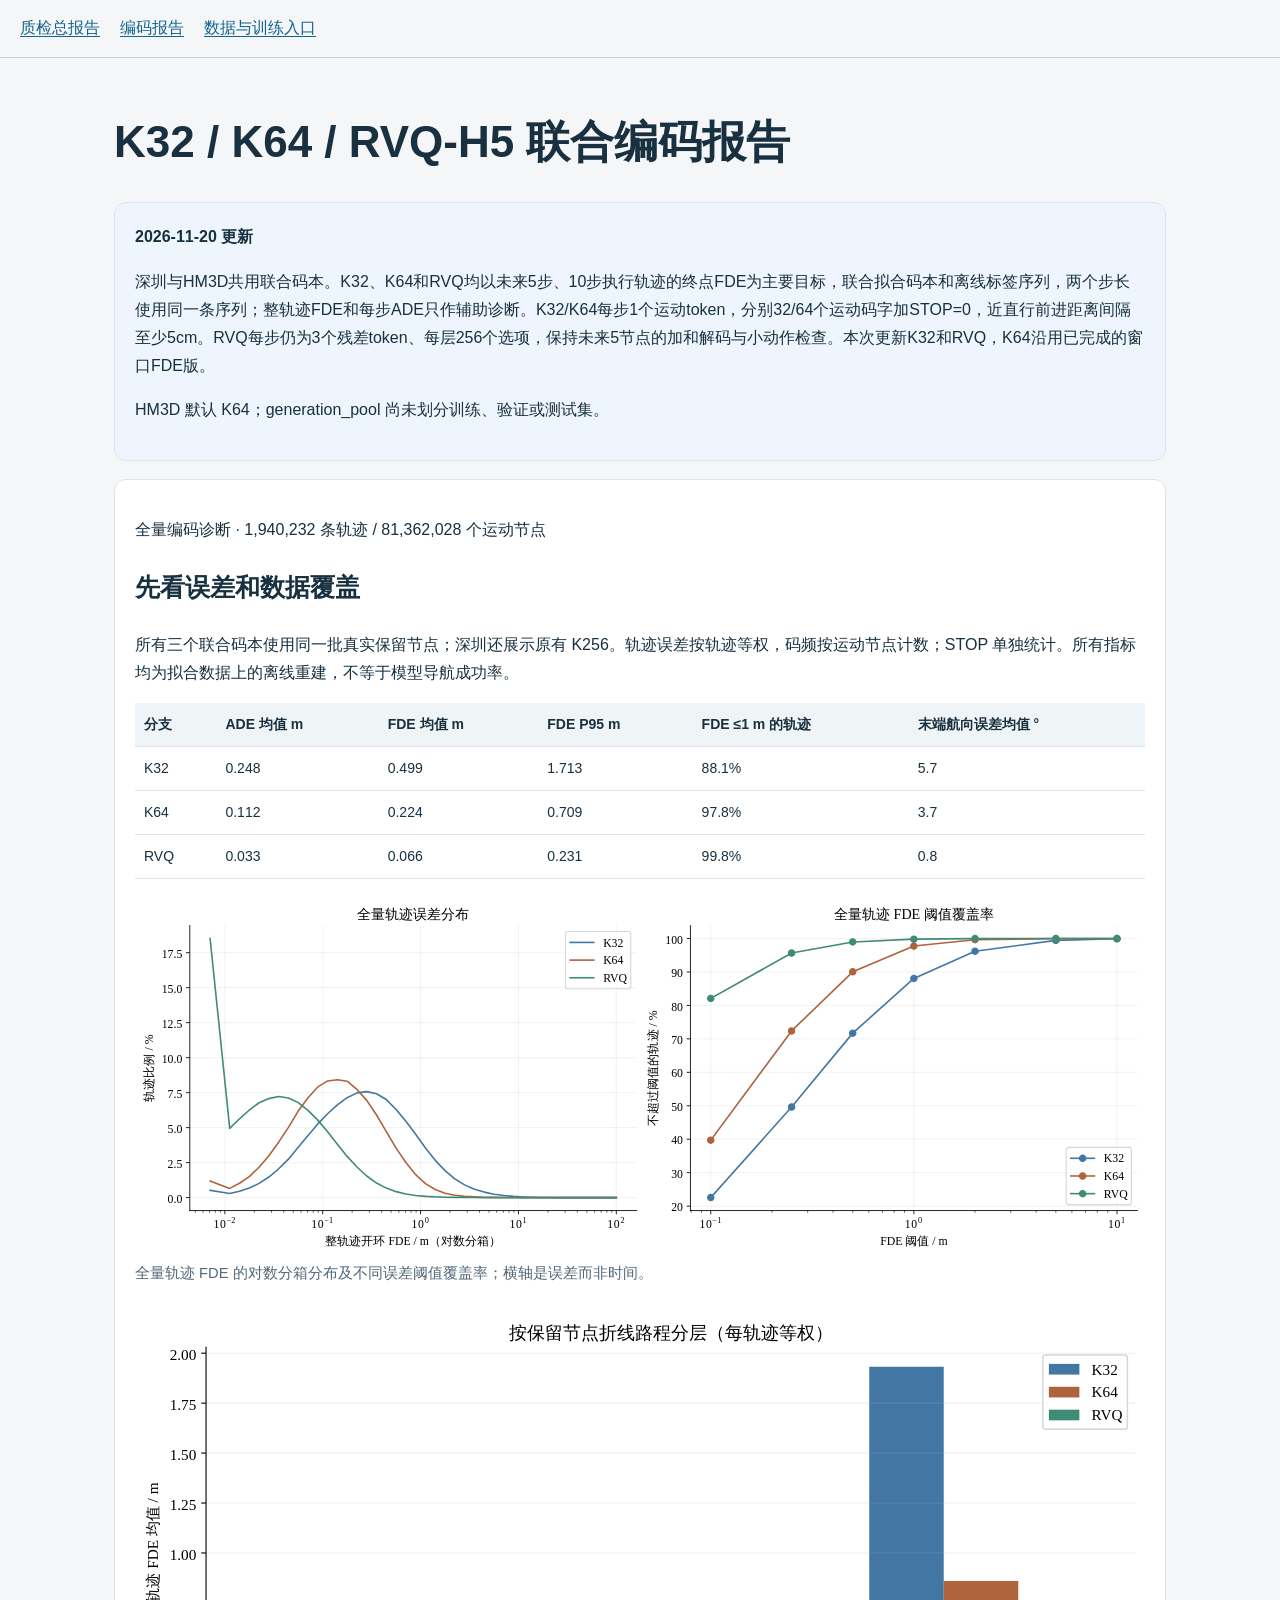
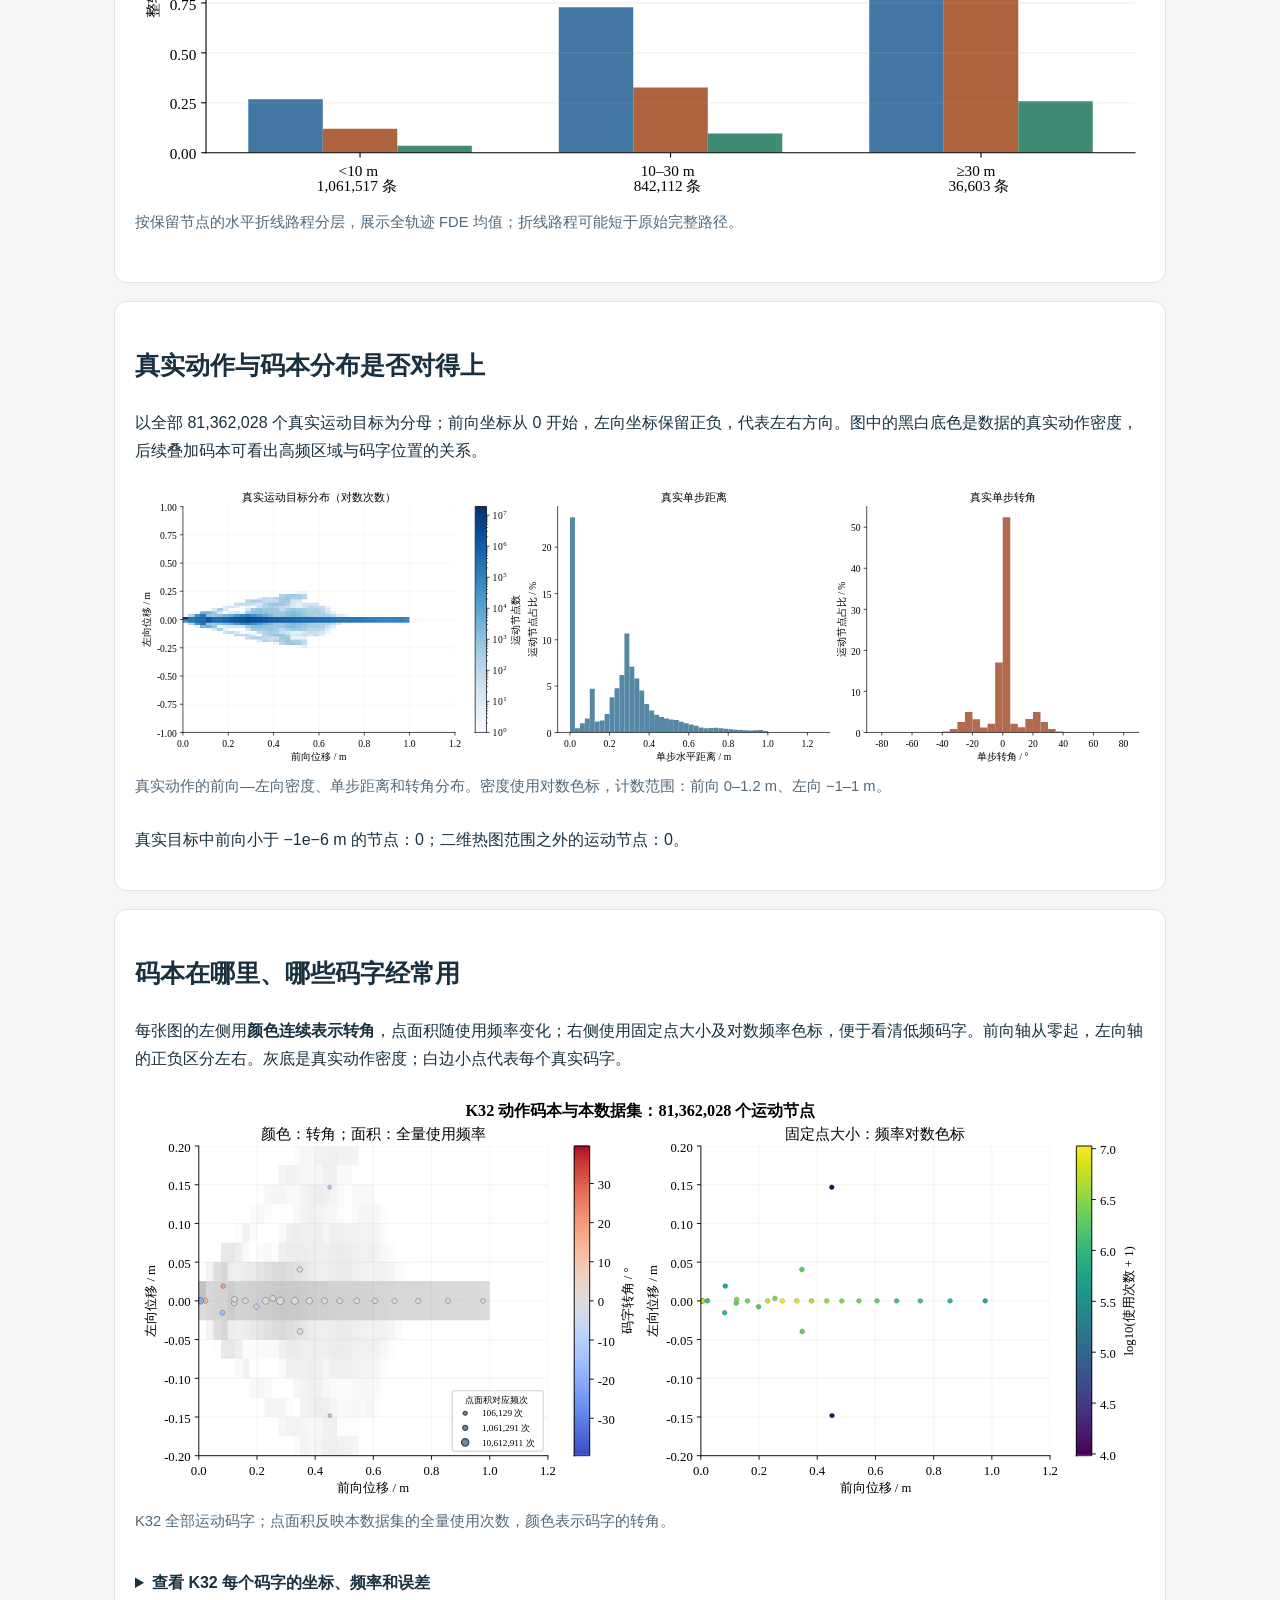
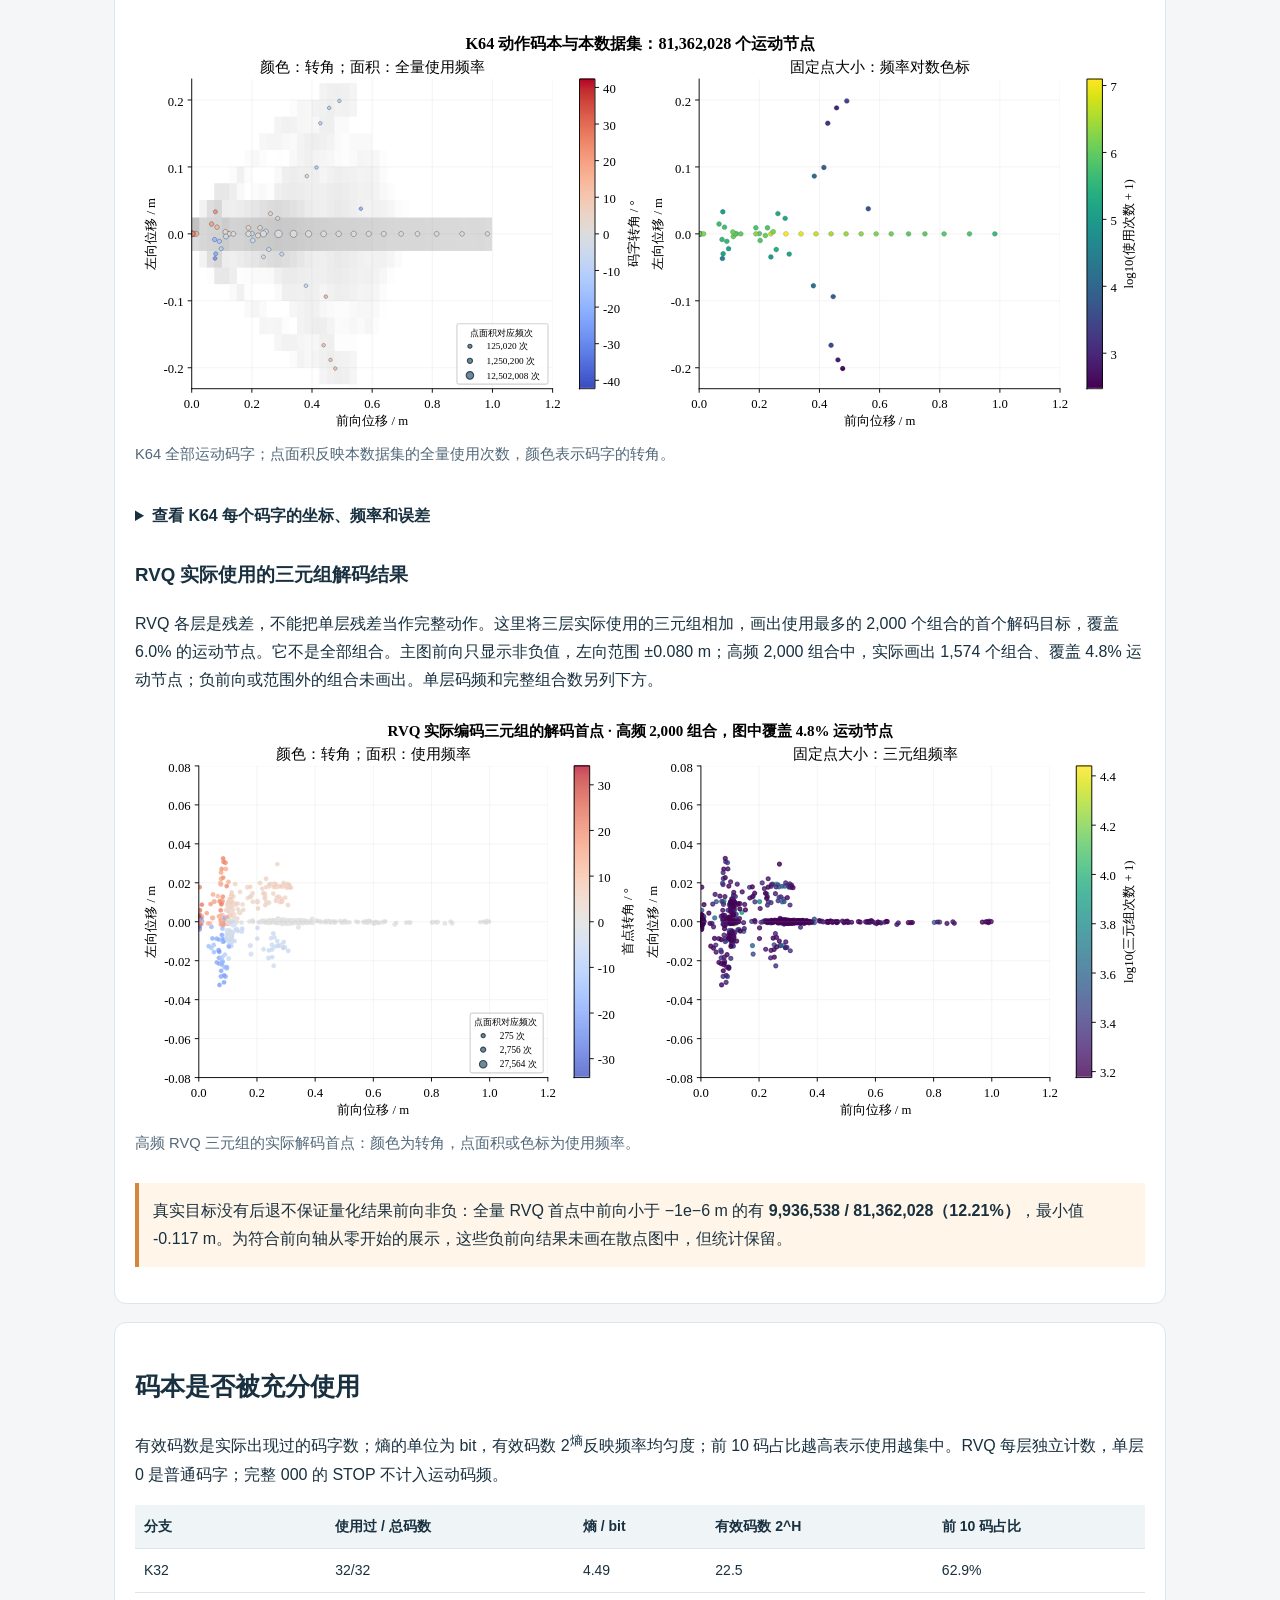
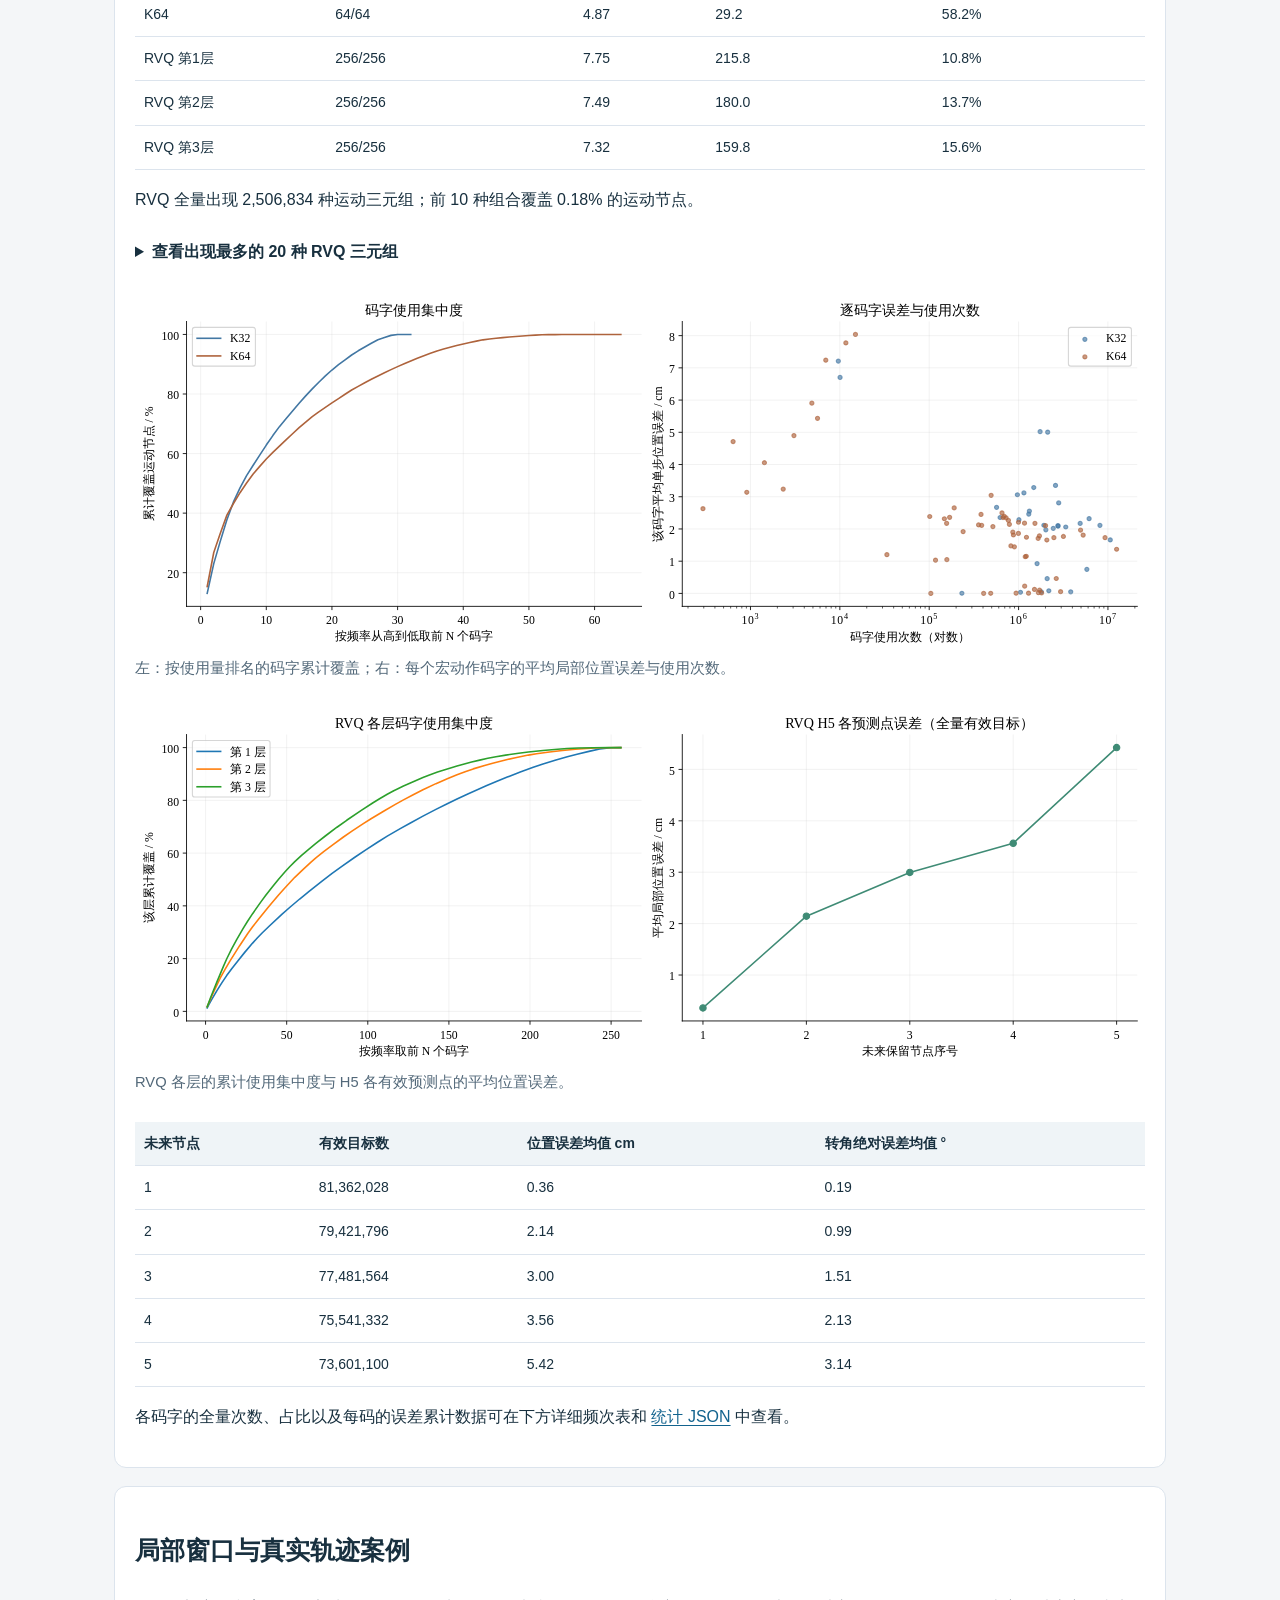
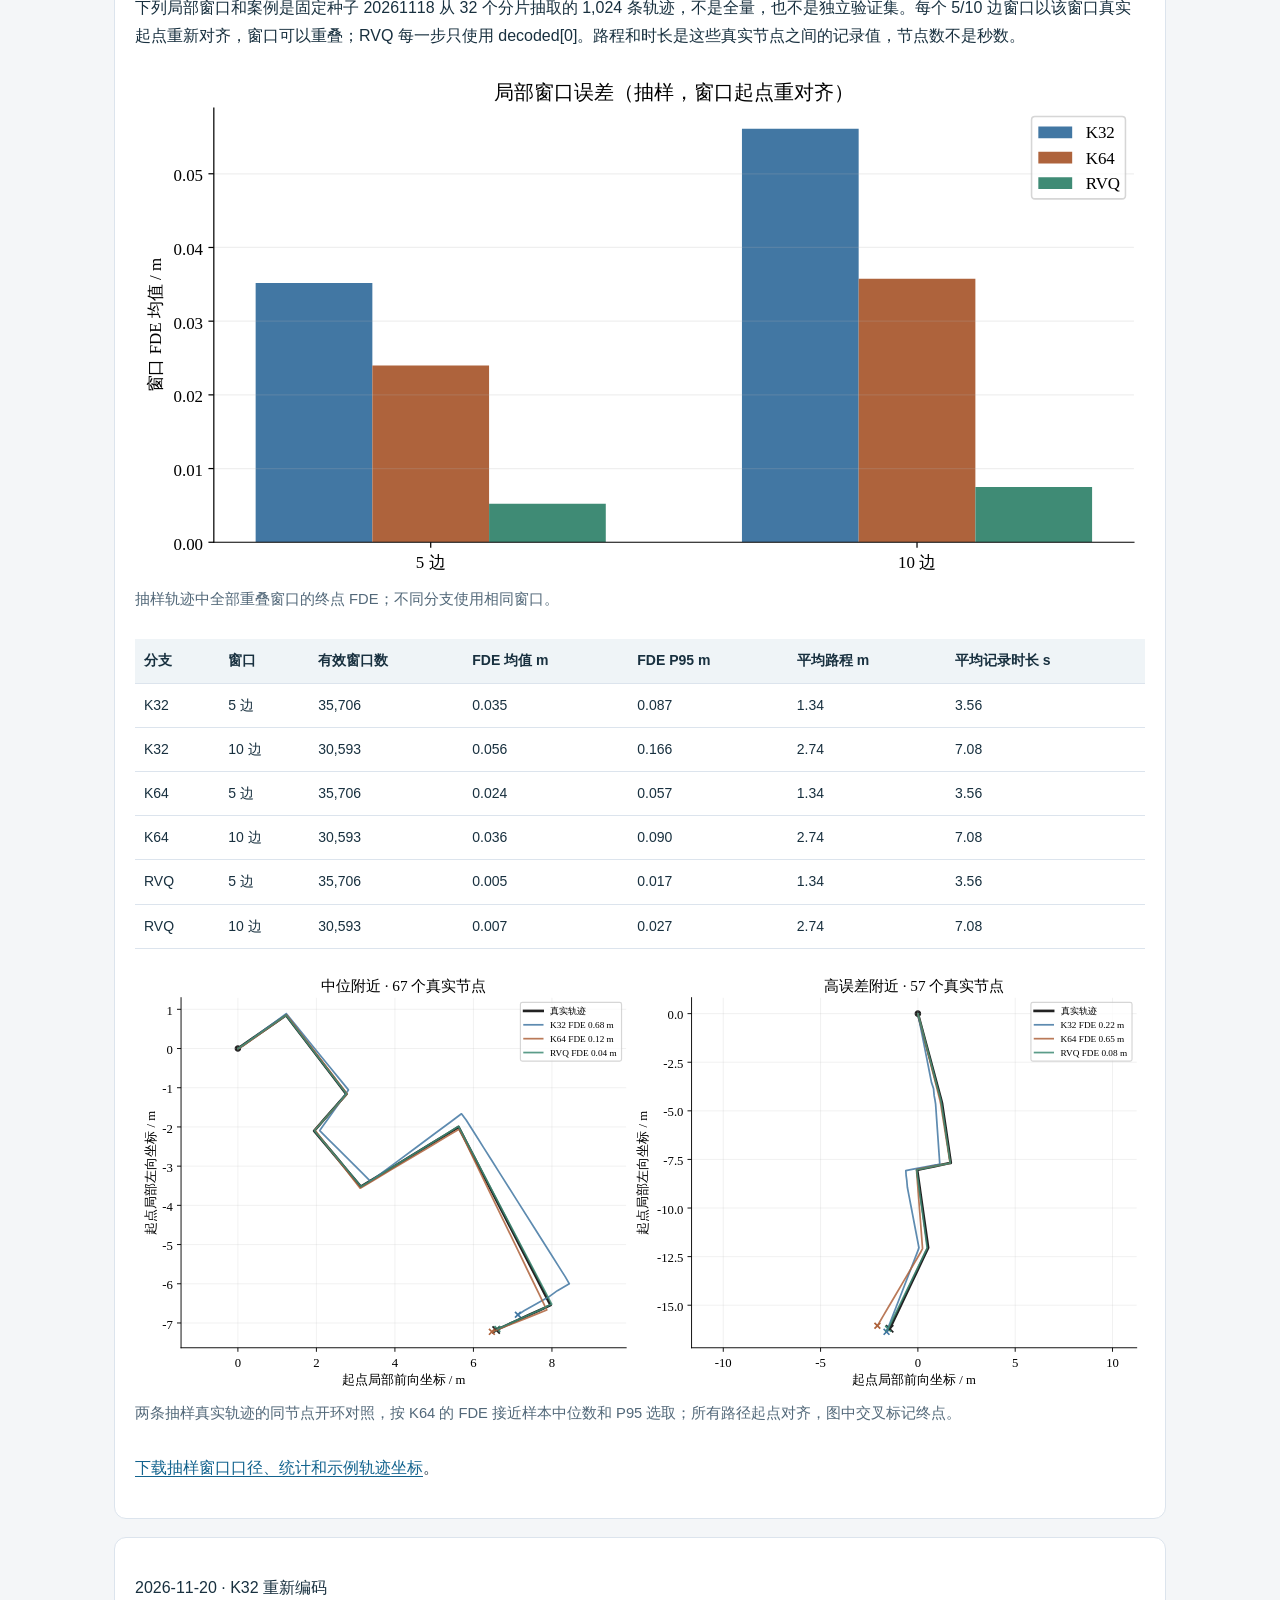
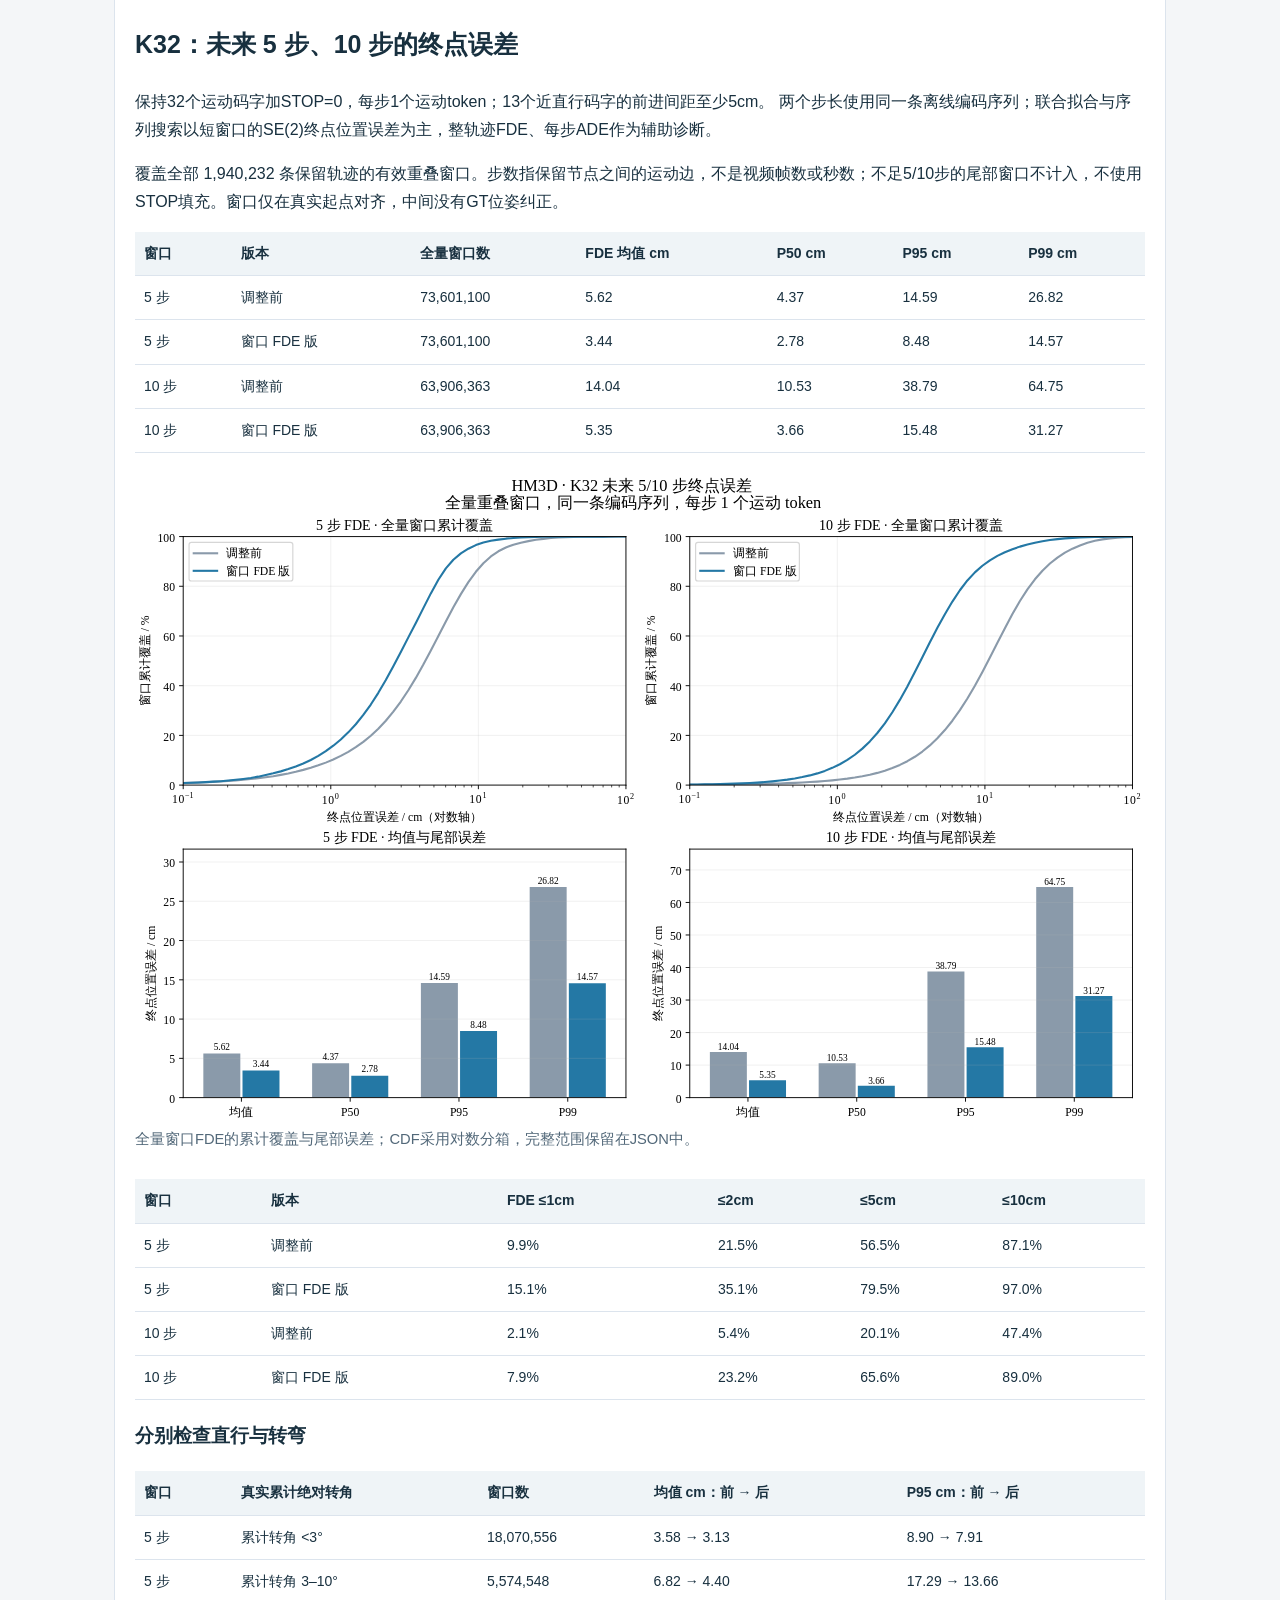
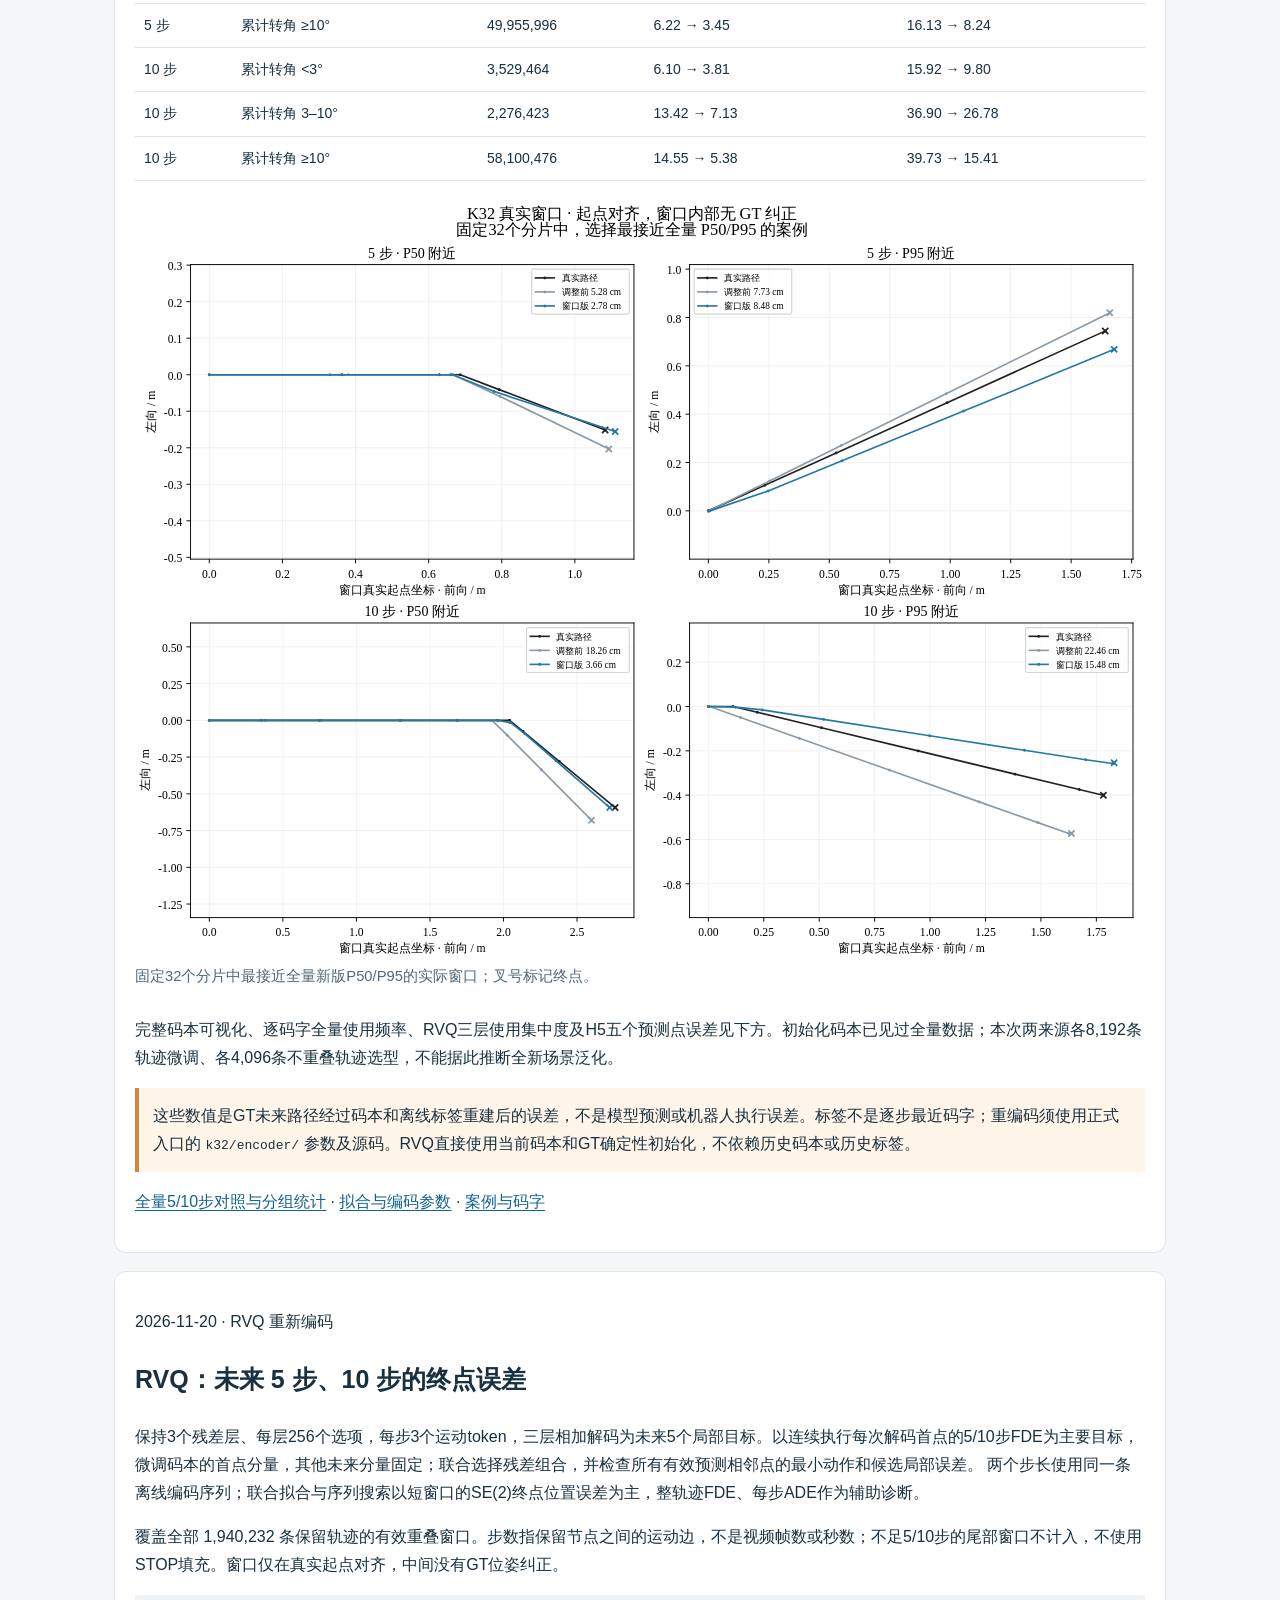
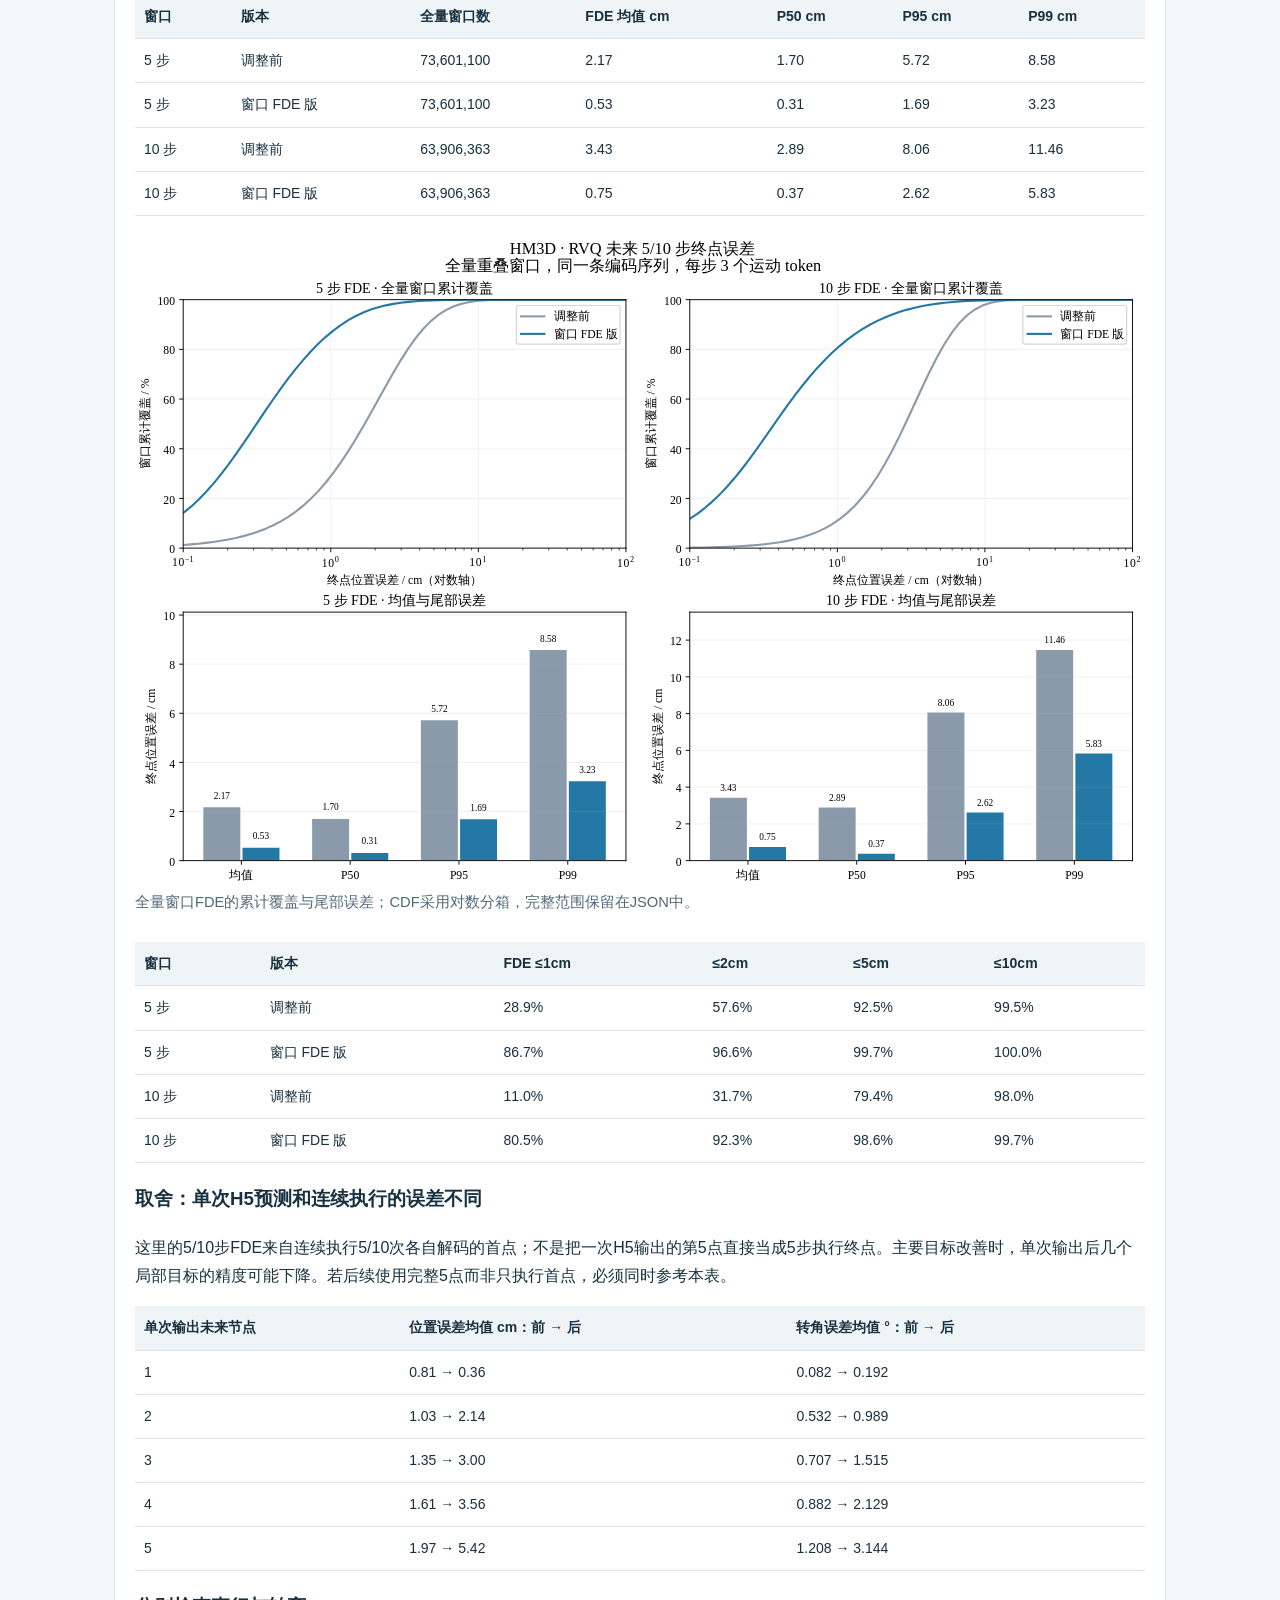
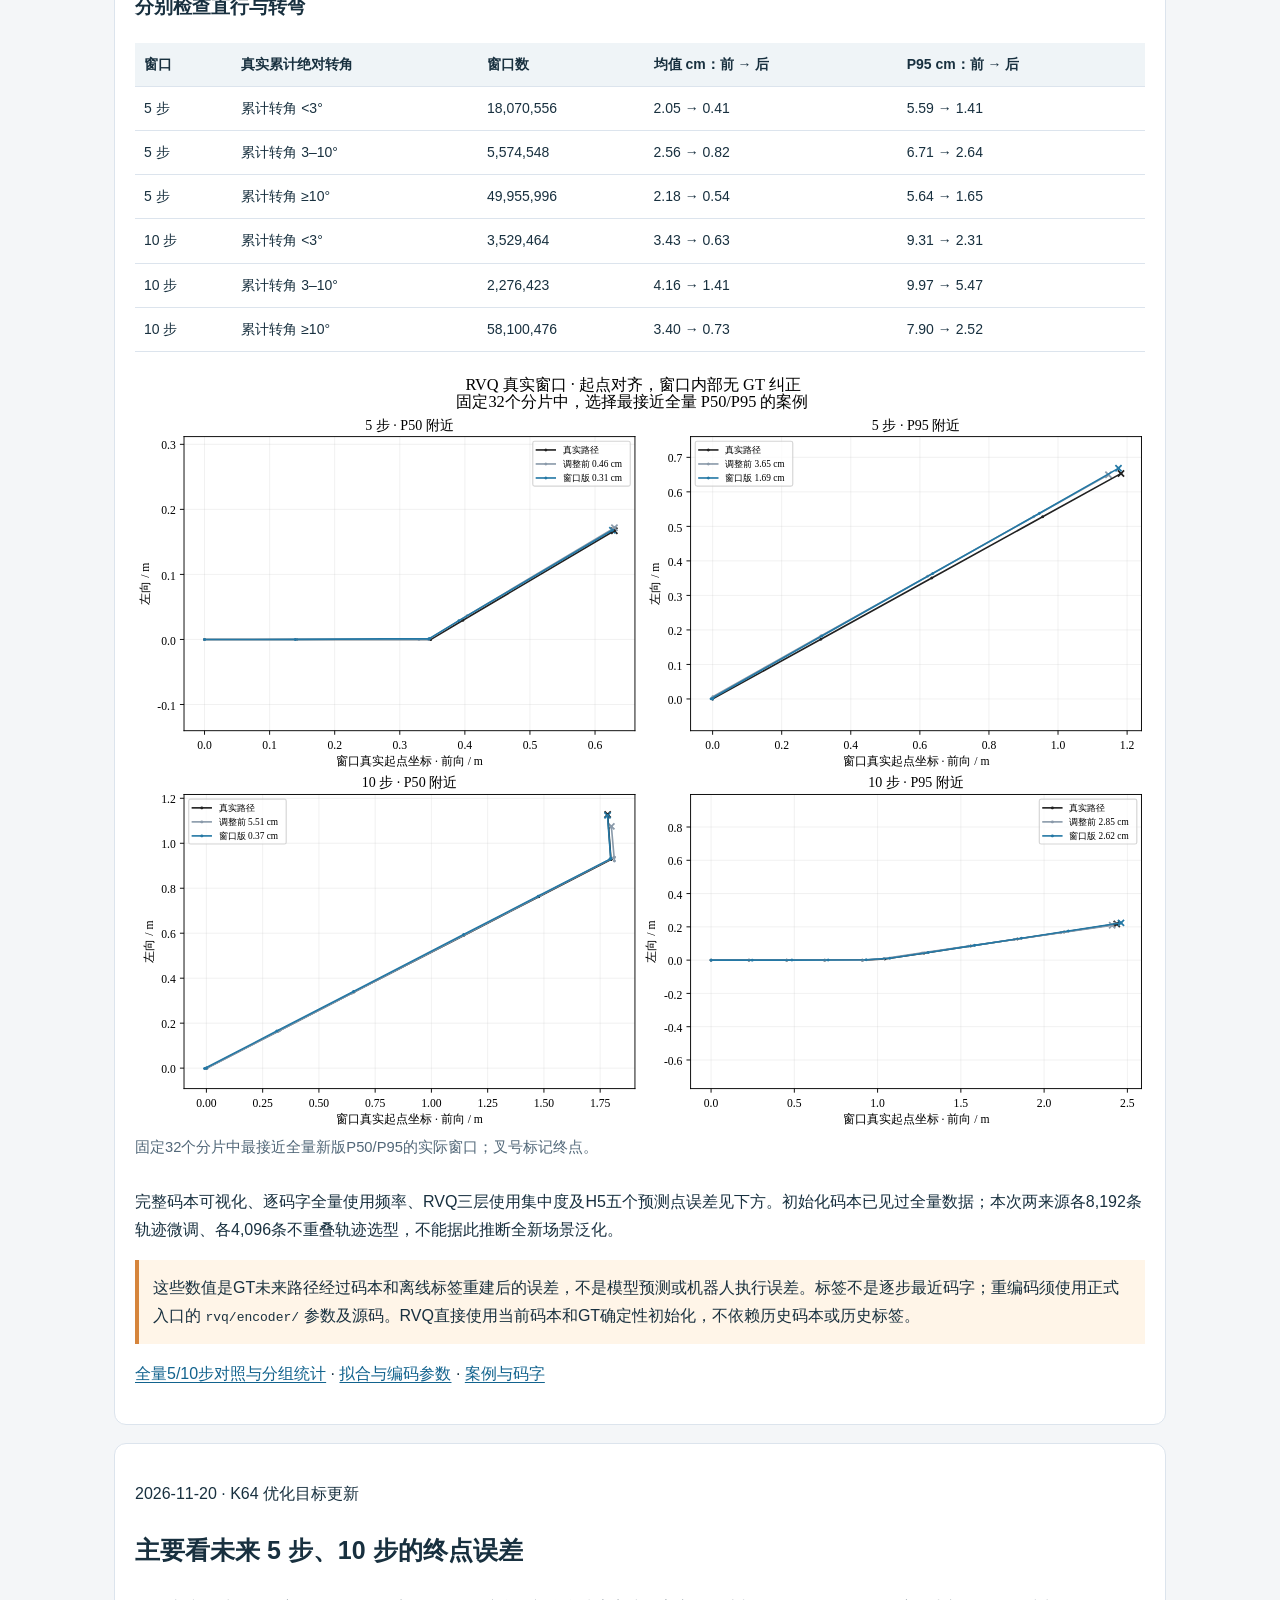
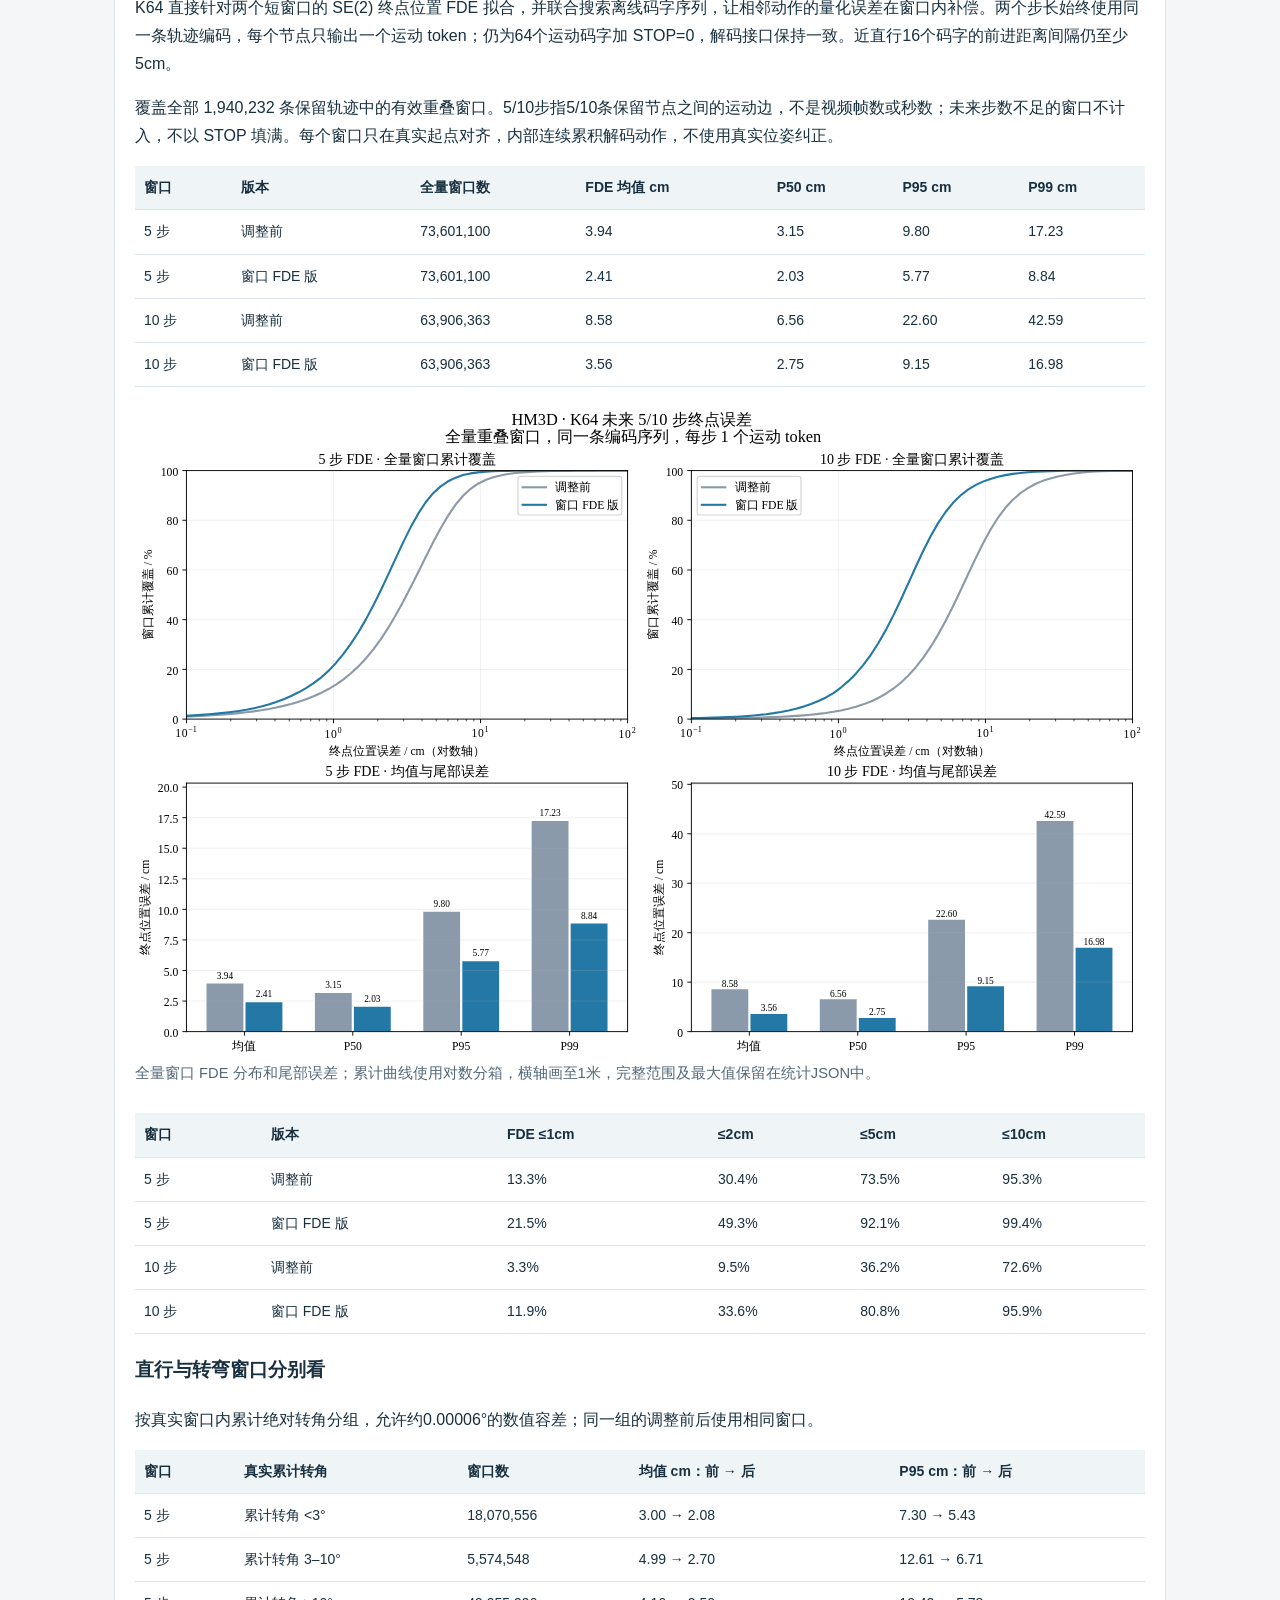
==== commit 9174f85c: "Update K32 and RVQ reports for rolling 5/10-step FDE" ====
--- a/tokenizer.html
+++ b/tokenizer.html
@@ -1,9 +1,9 @@
 <!DOCTYPE html>
 
-<html lang="zh-CN"><head><meta charset="utf-8"/><meta content="width=device-width,initial-scale=1" name="viewport"/><title>K32 / K64 / RVQ-H5 联合编码报告 · HM3D</title><link href="style.css" rel="stylesheet"/><style>body{margin:0}main{max-width:1100px;margin:auto;padding:24px}.panel{padding:20px;border:1px solid #dce4ed;border-radius:12px;margin:18px 0}.note{background:#eef5fc}.wrap{overflow-x:auto}table{width:100%;border-collapse:collapse}td,th{padding:9px;text-align:left;border-bottom:1px solid #dce4ed}code{overflow-wrap:anywhere}pre{white-space:pre-wrap;overflow-wrap:anywhere}.hash{font-family:monospace;font-size:.85em;overflow-wrap:anywhere}.bars{display:grid;grid-template-columns:repeat(auto-fit,minmax(230px,1fr));gap:8px}.bar{display:flex;gap:8px;align-items:center}.bar i{height:10px;background:#467fa6;display:inline-block}nav{padding:14px 20px;display:flex;gap:20px;flex-wrap:wrap}footer{padding:20px}details{margin:12px 0}a{color:#12638e}</style><style id="full-visual-style">.book-viz{display:flex;flex-wrap:wrap;gap:12px}.bookplot{display:block;width:min(100%,480px);height:auto}.frequency{display:block;width:100%;height:auto;min-height:130px}.book-dot:hover,.book-dot:focus{stroke:#111;stroke-width:2.5;fill-opacity:1}.bookplot text,.frequency text{font-size:13px;fill:#334e65}details{padding:8px 0}summary{cursor:pointer;font-weight:600}</style><style id="fit-visual-style">.insight-figure{margin:20px 0 28px}.insight-figure img{display:block;width:100%;height:auto}.insight-figure figcaption{font-size:.92rem;line-height:1.65;color:#526879;margin-top:6px}.notice{background:#fff5e8;padding:14px;border-left:4px solid #d6853c}.panel p{line-height:1.75}</style></head><body><nav><a href="index.html">质检总报告</a><a href="tokenizer.html">编码报告</a><a href="training.html">数据与训练入口</a></nav><main><h1>K32 / K64 / RVQ-H5 联合编码报告</h1><section class="panel note"><strong>2026-11-20 更新</strong><p>K64 本版直接优化未来5步、10步的终点FDE，联合拟合码本和离线标签序列；每步仍为1个运动token，近直行间距至少5cm。深圳与HM3D共用同一码本。K32/RVQ沿用当前版本。</p><p>HM3D 默认 K64；generation_pool 尚未划分训练、验证或测试集。</p></section>
-<section class="panel" id="k64-window-objective"><p class="eyebrow">2026-11-20 · K64 优化目标更新</p><h2>主要看未来 5 步、10 步的终点误差</h2><p>K64 直接针对两个短窗口的 SE(2) 终点位置 FDE 拟合，并联合搜索离线码字序列，让相邻动作的量化误差在窗口内补偿。两个步长始终使用同一条轨迹编码，每个节点只输出一个运动 token；仍为64个运动码字加 STOP=0，解码接口保持一致。近直行16个码字的前进距离间隔仍至少5cm。</p><p>覆盖全部 1,940,232 条保留轨迹中的有效重叠窗口。5/10步指5/10条保留节点之间的运动边，不是视频帧数或秒数；未来步数不足的窗口不计入，不以 STOP 填满。每个窗口只在真实起点对齐，内部连续累积解码动作，不使用真实位姿纠正。</p><div class="wrap"><table><thead><tr><th>窗口</th><th>版本</th><th>全量窗口数</th><th>FDE 均值 cm</th><th>P50 cm</th><th>P95 cm</th><th>P99 cm</th></tr></thead><tbody><tr><td>5 步</td><td>调整前</td><td>73,601,100</td><td>3.94</td><td>3.15</td><td>9.80</td><td>17.23</td></tr><tr><td>5 步</td><td>窗口 FDE 版</td><td>73,601,100</td><td>2.41</td><td>2.03</td><td>5.77</td><td>8.84</td></tr><tr><td>10 步</td><td>调整前</td><td>63,906,363</td><td>8.58</td><td>6.56</td><td>22.60</td><td>42.59</td></tr><tr><td>10 步</td><td>窗口 FDE 版</td><td>63,906,363</td><td>3.56</td><td>2.75</td><td>9.15</td><td>16.98</td></tr></tbody></table></div><figure class="insight-figure"><img alt="全量窗口 FDE 分布和尾部误差；累计曲线使用对数分箱，横轴画至1米，完整范围及最大值保留在统计JSON中。" src="assets/joint-fit/k64-window-endpoints.svg"/><figcaption>全量窗口 FDE 分布和尾部误差；累计曲线使用对数分箱，横轴画至1米，完整范围及最大值保留在统计JSON中。</figcaption></figure><div class="wrap"><table><thead><tr><th>窗口</th><th>版本</th><th>FDE ≤1cm</th><th>≤2cm</th><th>≤5cm</th><th>≤10cm</th></tr></thead><tbody><tr><td>5 步</td><td>调整前</td><td>13.3%</td><td>30.4%</td><td>73.5%</td><td>95.3%</td></tr><tr><td>5 步</td><td>窗口 FDE 版</td><td>21.5%</td><td>49.3%</td><td>92.1%</td><td>99.4%</td></tr><tr><td>10 步</td><td>调整前</td><td>3.3%</td><td>9.5%</td><td>36.2%</td><td>72.6%</td></tr><tr><td>10 步</td><td>窗口 FDE 版</td><td>11.9%</td><td>33.6%</td><td>80.8%</td><td>95.9%</td></tr></tbody></table></div><h3>直行与转弯窗口分别看</h3><p>按真实窗口内累计绝对转角分组，允许约0.00006°的数值容差；同一组的调整前后使用相同窗口。</p><div class="wrap"><table><thead><tr><th>窗口</th><th>真实累计转角</th><th>窗口数</th><th>均值 cm：前 → 后</th><th>P95 cm：前 → 后</th></tr></thead><tbody><tr><td>5 步</td><td>累计转角 &lt;3°</td><td>18,070,556</td><td>3.00 → 2.08</td><td>7.30 → 5.43</td></tr><tr><td>5 步</td><td>累计转角 3–10°</td><td>5,574,548</td><td>4.99 → 2.70</td><td>12.61 → 6.71</td></tr><tr><td>5 步</td><td>累计转角 ≥10°</td><td>49,955,996</td><td>4.16 → 2.50</td><td>10.42 → 5.78</td></tr><tr><td>10 步</td><td>累计转角 &lt;3°</td><td>3,529,464</td><td>4.83 → 2.48</td><td>12.36 → 6.10</td></tr><tr><td>10 步</td><td>累计转角 3–10°</td><td>2,276,423</td><td>10.56 → 4.06</td><td>28.50 → 11.36</td></tr><tr><td>10 步</td><td>累计转角 ≥10°</td><td>58,100,476</td><td>8.73 → 3.61</td><td>22.71 → 9.21</td></tr></tbody></table></div><figure class="insight-figure"><img alt="两版 K64 的真实码字与全量使用频次；颜色连续表示转角，点面积使用平方根缩放，前向轴从0开始。" src="assets/joint-fit/k64-window-codebook-comparison.svg"/><figcaption>两版 K64 的真实码字与全量使用频次；颜色连续表示转角，点面积使用平方根缩放，前向轴从0开始。</figcaption></figure><figure class="insight-figure"><img alt="固定32个分片中的真实窗口案例，按新版FDE最接近全量P50/P95选取；叉号为终点。" src="assets/joint-fit/k64-window-cases.svg"/><figcaption>固定32个分片中的真实窗口案例，按新版FDE最接近全量P50/P95选取；叉号为终点。</figcaption></figure><p class="notice">以上衡量真实未来路径经过码本和离线标签重建后的误差；模型预测这些 token 后的机器人执行效果仍需单独验证。码本微调使用两来源各8,192条轨迹，选择模型时使用各4,096条不重叠轨迹；初始化码本此前见过全量数据，因此这些选择集结果不代表全新场景泛化。</p><p>整轨迹 FDE、每步位置误差和 ADE 作为下方辅助诊断，不用于本次主要选型。新标签由联合序列搜索生成，不能用单步最近码字重新生成相同标签；离线编码器和配置位于正式入口的 <code>k64/encoder/</code>。</p><p><a href="downloads/K64_WINDOW_COMPARISON.json">全量5/10步统计及分组对照</a> · <a href="downloads/K64_WINDOW_FIT.json">码本拟合与编码参数</a> · <a href="downloads/K64_WINDOW_CASES.json">窗口案例坐标和码字</a></p></section><section class="panel" id="fit-overview"><p class="eyebrow">全量编码诊断 · 1,940,232 条轨迹 / 81,362,028 个运动节点</p><h2>整轨迹诊断（本次非主要优化目标）</h2><p>所有三个联合码本使用同一批真实保留节点；深圳还展示原有 K256。轨迹误差按轨迹等权，码频按运动节点计数；STOP 单独统计。所有指标均为拟合数据上的离线重建，不等于模型导航成功率。</p><div class="wrap"><table><thead><tr><th>分支</th><th>ADE 均值 m</th><th>FDE 均值 m</th><th>FDE P95 m</th><th>FDE ≤1 m 的轨迹</th><th>末端航向误差均值 °</th></tr></thead><tbody><tr><td>K32</td><td>0.572</td><td>1.186</td><td>3.752</td><td>61.7%</td><td>10.4</td></tr><tr><td>K64</td><td>0.112</td><td>0.224</td><td>0.709</td><td>97.8%</td><td>3.7</td></tr><tr><td>RVQ</td><td>0.070</td><td>0.121</td><td>0.328</td><td>99.9%</td><td>0.8</td></tr></tbody></table></div><figure class="insight-figure"><img alt="全量轨迹 FDE 的对数分箱分布及不同误差阈值覆盖率；横轴是误差而非时间。" loading="lazy" src="assets/joint-fit/openloop-distribution.svg"/><figcaption>全量轨迹 FDE 的对数分箱分布及不同误差阈值覆盖率；横轴是误差而非时间。</figcaption></figure><figure class="insight-figure"><img alt="按保留节点的水平折线路程分层，展示全轨迹 FDE 均值；折线路程可能短于原始完整路径。" loading="lazy" src="assets/joint-fit/route-strata.svg"/><figcaption>按保留节点的水平折线路程分层，展示全轨迹 FDE 均值；折线路程可能短于原始完整路径。</figcaption></figure></section>
+<html lang="zh-CN"><head><meta charset="utf-8"/><meta content="width=device-width,initial-scale=1" name="viewport"/><title>K32 / K64 / RVQ-H5 联合编码报告 · HM3D</title><link href="style.css" rel="stylesheet"/><style>body{margin:0}main{max-width:1100px;margin:auto;padding:24px}.panel{padding:20px;border:1px solid #dce4ed;border-radius:12px;margin:18px 0}.note{background:#eef5fc}.wrap{overflow-x:auto}table{width:100%;border-collapse:collapse}td,th{padding:9px;text-align:left;border-bottom:1px solid #dce4ed}code{overflow-wrap:anywhere}pre{white-space:pre-wrap;overflow-wrap:anywhere}.hash{font-family:monospace;font-size:.85em;overflow-wrap:anywhere}.bars{display:grid;grid-template-columns:repeat(auto-fit,minmax(230px,1fr));gap:8px}.bar{display:flex;gap:8px;align-items:center}.bar i{height:10px;background:#467fa6;display:inline-block}nav{padding:14px 20px;display:flex;gap:20px;flex-wrap:wrap}footer{padding:20px}details{margin:12px 0}a{color:#12638e}</style><style id="full-visual-style">.book-viz{display:flex;flex-wrap:wrap;gap:12px}.bookplot{display:block;width:min(100%,480px);height:auto}.frequency{display:block;width:100%;height:auto;min-height:130px}.book-dot:hover,.book-dot:focus{stroke:#111;stroke-width:2.5;fill-opacity:1}.bookplot text,.frequency text{font-size:13px;fill:#334e65}details{padding:8px 0}summary{cursor:pointer;font-weight:600}</style><style id="fit-visual-style">.insight-figure{margin:20px 0 28px}.insight-figure img{display:block;width:100%;height:auto}.insight-figure figcaption{font-size:.92rem;line-height:1.65;color:#526879;margin-top:6px}.notice{background:#fff5e8;padding:14px;border-left:4px solid #d6853c}.panel p{line-height:1.75}</style></head><body><nav><a href="index.html">质检总报告</a><a href="tokenizer.html">编码报告</a><a href="training.html">数据与训练入口</a></nav><main><h1>K32 / K64 / RVQ-H5 联合编码报告</h1><section class="panel note"><strong>2026-11-20 更新</strong><p>深圳与HM3D共用联合码本。K32、K64和RVQ均以未来5步、10步执行轨迹的终点FDE为主要目标，联合拟合码本和离线标签序列，两个步长使用同一条序列；整轨迹FDE和每步ADE只作辅助诊断。K32/K64每步1个运动token，分别32/64个运动码字加STOP=0，近直行前进距离间隔至少5cm。RVQ每步仍为3个残差token、每层256个选项，保持未来5节点的加和解码与小动作检查。本次更新K32和RVQ，K64沿用已完成的窗口FDE版。</p><p>HM3D 默认 K64；generation_pool 尚未划分训练、验证或测试集。</p></section>
+<section class="panel" id="fit-overview"><p class="eyebrow">全量编码诊断 · 1,940,232 条轨迹 / 81,362,028 个运动节点</p><h2>先看误差和数据覆盖</h2><p>所有三个联合码本使用同一批真实保留节点；深圳还展示原有 K256。轨迹误差按轨迹等权，码频按运动节点计数；STOP 单独统计。所有指标均为拟合数据上的离线重建，不等于模型导航成功率。</p><div class="wrap"><table><thead><tr><th>分支</th><th>ADE 均值 m</th><th>FDE 均值 m</th><th>FDE P95 m</th><th>FDE ≤1 m 的轨迹</th><th>末端航向误差均值 °</th></tr></thead><tbody><tr><td>K32</td><td>0.248</td><td>0.499</td><td>1.713</td><td>88.1%</td><td>5.7</td></tr><tr><td>K64</td><td>0.112</td><td>0.224</td><td>0.709</td><td>97.8%</td><td>3.7</td></tr><tr><td>RVQ</td><td>0.033</td><td>0.066</td><td>0.231</td><td>99.8%</td><td>0.8</td></tr></tbody></table></div><figure class="insight-figure"><img alt="全量轨迹 FDE 的对数分箱分布及不同误差阈值覆盖率；横轴是误差而非时间。" loading="lazy" src="assets/joint-fit/openloop-distribution.svg"/><figcaption>全量轨迹 FDE 的对数分箱分布及不同误差阈值覆盖率；横轴是误差而非时间。</figcaption></figure><figure class="insight-figure"><img alt="按保留节点的水平折线路程分层，展示全轨迹 FDE 均值；折线路程可能短于原始完整路径。" loading="lazy" src="assets/joint-fit/route-strata.svg"/><figcaption>按保留节点的水平折线路程分层，展示全轨迹 FDE 均值；折线路程可能短于原始完整路径。</figcaption></figure></section>
 <section class="panel" id="data-motion"><h2>真实动作与码本分布是否对得上</h2><p>以全部 81,362,028 个真实运动目标为分母；前向坐标从 0 开始，左向坐标保留正负，代表左右方向。图中的黑白底色是数据的真实动作密度，后续叠加码本可看出高频区域与码字位置的关系。</p><figure class="insight-figure"><img alt="真实动作的前向—左向密度、单步距离和转角分布。密度使用对数色标，计数范围：前向 0–1.2 m、左向 −1–1 m。" loading="lazy" src="assets/joint-fit/gt-distribution.svg"/><figcaption>真实动作的前向—左向密度、单步距离和转角分布。密度使用对数色标，计数范围：前向 0–1.2 m、左向 −1–1 m。</figcaption></figure><p>真实目标中前向小于 −1e−6 m 的节点：0；二维热图范围之外的运动节点：0。</p></section>
-<section class="panel" id="book-fit"><h2>码本在哪里、哪些码字经常用</h2><p>每张图的左侧用<strong>颜色连续表示转角</strong>，点面积随使用频率变化；右侧使用固定点大小及对数频率色标，便于看清低频码字。前向轴从零起，左向轴的正负区分左右。灰底是真实动作密度；白边小点代表每个真实码字。</p><figure class="insight-figure"><img alt="K32 全部运动码字；点面积反映本数据集的全量使用次数，颜色表示码字的转角。" loading="lazy" src="assets/joint-fit/k32-codebook.svg"/><figcaption>K32 全部运动码字；点面积反映本数据集的全量使用次数，颜色表示码字的转角。</figcaption></figure><details><summary>查看 K32 每个码字的坐标、频率和误差</summary><div class="wrap"><table><thead><tr><th>ID</th><th>前向 m</th><th>左向 m</th><th>转角 °</th><th>全量次数</th><th>占比</th><th>平均位置误差 cm</th></tr></thead><tbody><tr><td>1</td><td>0.2264</td><td>0.0000</td><td>-0.00</td><td>7,217,145</td><td>8.870%</td><td>1.51</td></tr><tr><td>2</td><td>0.0000</td><td>-0.0000</td><td>-28.35</td><td>3,705,138</td><td>4.554%</td><td>0.00</td></tr><tr><td>3</td><td>0.1485</td><td>-0.0000</td><td>-0.00</td><td>3,924,602</td><td>4.824%</td><td>2.92</td></tr><tr><td>4</td><td>0.1414</td><td>-0.0130</td><td>-6.31</td><td>2,110,224</td><td>2.594%</td><td>4.88</td></tr><tr><td>5</td><td>0.2772</td><td>0.0282</td><td>5.73</td><td>529,368</td><td>0.651%</td><td>3.79</td></tr><tr><td>6</td><td>0.3534</td><td>-0.0646</td><td>1.40</td><td>24,897</td><td>0.031%</td><td>14.22</td></tr><tr><td>7</td><td>0.0000</td><td>-0.0000</td><td>39.60</td><td>191,040</td><td>0.235%</td><td>0.00</td></tr><tr><td>8</td><td>0.7545</td><td>0.0000</td><td>-0.00</td><td>1,286,944</td><td>1.582%</td><td>2.16</td></tr><tr><td>9</td><td>0.1353</td><td>0.0123</td><td>6.24</td><td>2,069,367</td><td>2.543%</td><td>4.44</td></tr><tr><td>10</td><td>0.3805</td><td>0.0000</td><td>0.00</td><td>5,734,811</td><td>7.049%</td><td>1.27</td></tr><tr><td>11</td><td>0.3305</td><td>0.0000</td><td>0.00</td><td>9,729,237</td><td>11.958%</td><td>1.25</td></tr><tr><td>12</td><td>0.1831</td><td>-0.0295</td><td>-12.97</td><td>715,029</td><td>0.879%</td><td>9.28</td></tr><tr><td>13</td><td>0.8486</td><td>0.0000</td><td>-0.00</td><td>907,609</td><td>1.116%</td><td>2.53</td></tr><tr><td>14</td><td>0.0061</td><td>0.0000</td><td>17.32</td><td>1,534,303</td><td>1.886%</td><td>1.19</td></tr><tr><td>15</td><td>0.0833</td><td>0.0302</td><td>20.32</td><td>374,442</td><td>0.460%</td><td>1.09</td></tr><tr><td>16</td><td>0.5408</td><td>-0.0000</td><td>0.00</td><td>2,417,382</td><td>2.971%</td><td>1.45</td></tr><tr><td>17</td><td>0.0000</td><td>0.0000</td><td>31.80</td><td>861,554</td><td>1.059%</td><td>0.00</td></tr><tr><td>18</td><td>0.0225</td><td>0.0001</td><td>13.51</td><td>864,329</td><td>1.062%</td><td>3.20</td></tr><tr><td>19</td><td>0.0035</td><td>0.0000</td><td>20.58</td><td>2,255,060</td><td>2.772%</td><td>0.69</td></tr><tr><td>20</td><td>0.1414</td><td>-0.0376</td><td>-20.05</td><td>83,476</td><td>0.103%</td><td>8.84</td></tr><tr><td>21</td><td>0.6014</td><td>-0.0000</td><td>0.00</td><td>1,955,761</td><td>2.404%</td><td>1.63</td></tr><tr><td>22</td><td>0.4298</td><td>-0.1707</td><td>10.13</td><td>8,574</td><td>0.011%</td><td>5.75</td></tr><tr><td>23</td><td>0.0000</td><td>0.0000</td><td>27.31</td><td>1,689,142</td><td>2.076%</td><td>0.00</td></tr><tr><td>24</td><td>0.0002</td><td>0.0000</td><td>23.60</td><td>2,629,847</td><td>3.232%</td><td>0.05</td></tr><tr><td>25</td><td>0.9575</td><td>-0.0000</td><td>-0.00</td><td>673,972</td><td>0.828%</td><td>2.30</td></tr><tr><td>26</td><td>0.4233</td><td>0.1680</td><td>-10.15</td><td>8,212</td><td>0.010%</td><td>6.13</td></tr><tr><td>27</td><td>0.4839</td><td>0.0000</td><td>0.00</td><td>2,733,831</td><td>3.360%</td><td>1.38</td></tr><tr><td>28</td><td>0.4305</td><td>-0.0000</td><td>-0.00</td><td>3,400,365</td><td>4.179%</td><td>1.29</td></tr><tr><td>29</td><td>0.2805</td><td>0.0000</td><td>0.00</td><td>14,175,304</td><td>17.423%</td><td>1.22</td></tr><tr><td>30</td><td>0.6718</td><td>-0.0000</td><td>-0.00</td><td>1,295,028</td><td>1.592%</td><td>1.97</td></tr><tr><td>31</td><td>0.3508</td><td>0.0655</td><td>-1.46</td><td>26,743</td><td>0.033%</td><td>13.64</td></tr><tr><td>32</td><td>0.0055</td><td>-0.0000</td><td>-19.49</td><td>6,229,292</td><td>7.656%</td><td>1.06</td></tr></tbody></table></div></details><figure class="insight-figure"><img alt="K64 全部运动码字；点面积反映本数据集的全量使用次数，颜色表示码字的转角。" loading="lazy" src="assets/joint-fit/k64-codebook.svg"/><figcaption>K64 全部运动码字；点面积反映本数据集的全量使用次数，颜色表示码字的转角。</figcaption></figure><details><summary>查看 K64 每个码字的坐标、频率和误差</summary><div class="wrap"><table><thead><tr><th>ID</th><th>前向 m</th><th>左向 m</th><th>转角 °</th><th>全量次数</th><th>占比</th><th>平均位置误差 cm</th></tr></thead><tbody><tr><td>1</td><td>0.5386</td><td>0.0000</td><td>0.00</td><td>2,070,993</td><td>2.545%</td><td>1.66</td></tr><tr><td>2</td><td>0.2386</td><td>0.0000</td><td>0.00</td><td>4,939,181</td><td>6.071%</td><td>1.97</td></tr><tr><td>3</td><td>0.2002</td><td>0.0004</td><td>-4.08</td><td>769,452</td><td>0.946%</td><td>2.26</td></tr><tr><td>4</td><td>0.0798</td><td>-0.0298</td><td>-20.86</td><td>157,550</td><td>0.194%</td><td>1.05</td></tr><tr><td>5</td><td>0.2564</td><td>-0.0233</td><td>-5.02</td><td>239,477</td><td>0.294%</td><td>1.92</td></tr><tr><td>6</td><td>0.0000</td><td>-0.0000</td><td>-27.20</td><td>1,292,554</td><td>1.589%</td><td>0.01</td></tr><tr><td>7</td><td>0.3886</td><td>0.0000</td><td>0.00</td><td>5,280,527</td><td>6.490%</td><td>1.81</td></tr><tr><td>8</td><td>0.4147</td><td>0.0992</td><td>-12.67</td><td>5,626</td><td>0.007%</td><td>5.43</td></tr><tr><td>9</td><td>0.0071</td><td>-0.0000</td><td>-13.88</td><td>821,263</td><td>1.009%</td><td>1.47</td></tr><tr><td>10</td><td>0.0844</td><td>0.0100</td><td>13.78</td><td>515,834</td><td>0.634%</td><td>2.07</td></tr><tr><td>11</td><td>0.8988</td><td>0.0000</td><td>0.00</td><td>652,137</td><td>0.802%</td><td>2.50</td></tr><tr><td>12</td><td>0.3386</td><td>0.0000</td><td>0.00</td><td>9,281,334</td><td>11.407%</td><td>1.73</td></tr><tr><td>13</td><td>0.4772</td><td>-0.2011</td><td>10.72</td><td>294</td><td>0.000%</td><td>2.63</td></tr><tr><td>14</td><td>0.0000</td><td>-0.0000</td><td>-42.29</td><td>104,252</td><td>0.128%</td><td>0.00</td></tr><tr><td>15</td><td>0.2029</td><td>-0.0098</td><td>-5.27</td><td>724,781</td><td>0.891%</td><td>2.34</td></tr><tr><td>16</td><td>0.8144</td><td>0.0000</td><td>0.00</td><td>789,223</td><td>0.970%</td><td>2.14</td></tr><tr><td>17</td><td>0.2995</td><td>-0.0302</td><td>-5.98</td><td>156,609</td><td>0.192%</td><td>2.18</td></tr><tr><td>18</td><td>0.2619</td><td>0.0302</td><td>6.18</td><td>190,320</td><td>0.234%</td><td>2.65</td></tr><tr><td>19</td><td>0.5624</td><td>0.0375</td><td>-19.77</td><td>4,862</td><td>0.006%</td><td>5.90</td></tr><tr><td>20</td><td>0.0000</td><td>-0.0000</td><td>-30.33</td><td>937,913</td><td>1.153%</td><td>0.01</td></tr><tr><td>21</td><td>0.4386</td><td>0.0000</td><td>0.00</td><td>3,174,210</td><td>3.901%</td><td>1.77</td></tr><tr><td>22</td><td>0.1137</td><td>-0.0038</td><td>-5.18</td><td>1,219,439</td><td>1.499%</td><td>1.15</td></tr><tr><td>23</td><td>0.3828</td><td>0.0863</td><td>4.30</td><td>11,675</td><td>0.014%</td><td>7.77</td></tr><tr><td>24</td><td>0.4457</td><td>-0.0937</td><td>12.95</td><td>6,960</td><td>0.009%</td><td>7.24</td></tr><tr><td>25</td><td>0.4387</td><td>-0.1663</td><td>10.25</td><td>3,064</td><td>0.004%</td><td>4.90</td></tr><tr><td>26</td><td>0.6963</td><td>0.0000</td><td>0.00</td><td>862,330</td><td>1.060%</td><td>1.90</td></tr><tr><td>27</td><td>0.1246</td><td>0.0001</td><td>3.69</td><td>995,602</td><td>1.224%</td><td>1.86</td></tr><tr><td>28</td><td>0.4886</td><td>0.0000</td><td>0.00</td><td>2,484,335</td><td>3.053%</td><td>1.73</td></tr><tr><td>29</td><td>0.0662</td><td>0.0147</td><td>18.95</td><td>493,070</td><td>0.606%</td><td>3.04</td></tr><tr><td>30</td><td>0.0761</td><td>-0.0084</td><td>-17.88</td><td>380,032</td><td>0.467%</td><td>2.45</td></tr><tr><td>31</td><td>0.2463</td><td>0.0033</td><td>-3.00</td><td>1,524,406</td><td>1.874%</td><td>2.18</td></tr><tr><td>32</td><td>0.0003</td><td>-0.0000</td><td>-17.43</td><td>1,170,224</td><td>1.438%</td><td>0.23</td></tr><tr><td>33</td><td>0.0774</td><td>-0.0366</td><td>-26.10</td><td>33,613</td><td>0.041%</td><td>1.20</td></tr><tr><td>34</td><td>0.0000</td><td>0.0000</td><td>36.52</td><td>487,711</td><td>0.599%</td><td>0.00</td></tr><tr><td>35</td><td>0.1886</td><td>0.0000</td><td>0.00</td><td>2,003,856</td><td>2.463%</td><td>2.10</td></tr><tr><td>36</td><td>0.1193</td><td>0.0001</td><td>-3.62</td><td>897,571</td><td>1.103%</td><td>1.44</td></tr><tr><td>37</td><td>0.0979</td><td>-0.0221</td><td>-11.08</td><td>147,771</td><td>0.182%</td><td>2.32</td></tr><tr><td>38</td><td>0.2385</td><td>-0.0344</td><td>-2.94</td><td>101,385</td><td>0.125%</td><td>2.39</td></tr><tr><td>39</td><td>0.1886</td><td>0.0091</td><td>5.06</td><td>669,581</td><td>0.823%</td><td>2.35</td></tr><tr><td>40</td><td>0.9832</td><td>0.0000</td><td>0.00</td><td>386,524</td><td>0.475%</td><td>2.11</td></tr><tr><td>41</td><td>0.0003</td><td>0.0000</td><td>24.27</td><td>2,953,781</td><td>3.630%</td><td>0.05</td></tr><tr><td>42</td><td>0.4909</td><td>0.1986</td><td>-10.65</td><td>2,325</td><td>0.003%</td><td>3.24</td></tr><tr><td>43</td><td>0.6386</td><td>0.0000</td><td>0.00</td><td>1,225,351</td><td>1.506%</td><td>1.74</td></tr><tr><td>44</td><td>0.0000</td><td>0.0000</td><td>29.37</td><td>1,809,352</td><td>2.224%</td><td>0.02</td></tr><tr><td>45</td><td>0.3799</td><td>-0.0775</td><td>-4.46</td><td>14,954</td><td>0.018%</td><td>8.04</td></tr><tr><td>46</td><td>0.0920</td><td>-0.0112</td><td>-14.68</td><td>357,002</td><td>0.439%</td><td>2.13</td></tr><tr><td>47</td><td>0.0041</td><td>0.0000</td><td>20.80</td><td>2,640,138</td><td>3.245%</td><td>0.46</td></tr><tr><td>48</td><td>0.0007</td><td>-0.0000</td><td>-22.42</td><td>1,717,366</td><td>2.111%</td><td>0.10</td></tr><tr><td>49</td><td>0.0147</td><td>0.0000</td><td>15.83</td><td>1,710,583</td><td>2.102%</td><td>1.78</td></tr><tr><td>50</td><td>0.0001</td><td>-0.0000</td><td>-24.55</td><td>1,666,338</td><td>2.048%</td><td>0.02</td></tr><tr><td>51</td><td>0.0000</td><td>0.0000</td><td>-34.94</td><td>406,500</td><td>0.500%</td><td>0.00</td></tr><tr><td>52</td><td>0.7507</td><td>0.0000</td><td>0.00</td><td>875,412</td><td>1.076%</td><td>1.81</td></tr><tr><td>53</td><td>0.2860</td><td>0.0232</td><td>5.14</td><td>169,219</td><td>0.208%</td><td>2.36</td></tr><tr><td>54</td><td>0.4277</td><td>0.1652</td><td>-10.39</td><td>1,432</td><td>0.002%</td><td>4.06</td></tr><tr><td>55</td><td>0.2272</td><td>0.0090</td><td>5.14</td><td>690,811</td><td>0.849%</td><td>2.39</td></tr><tr><td>56</td><td>0.2886</td><td>0.0000</td><td>0.00</td><td>12,502,008</td><td>15.366%</td><td>1.37</td></tr><tr><td>57</td><td>0.4569</td><td>0.1882</td><td>-10.61</td><td>909</td><td>0.001%</td><td>3.14</td></tr><tr><td>58</td><td>0.1120</td><td>0.0028</td><td>5.54</td><td>1,187,236</td><td>1.459%</td><td>1.14</td></tr><tr><td>59</td><td>0.0002</td><td>-0.0000</td><td>-20.05</td><td>1,506,392</td><td>1.851%</td><td>0.12</td></tr><tr><td>60</td><td>0.1386</td><td>0.0000</td><td>0.00</td><td>997,814</td><td>1.226%</td><td>2.21</td></tr><tr><td>61</td><td>0.0787</td><td>0.0330</td><td>22.25</td><td>117,657</td><td>0.145%</td><td>1.03</td></tr><tr><td>62</td><td>0.2203</td><td>-0.0024</td><td>3.01</td><td>1,165,309</td><td>1.432%</td><td>2.18</td></tr><tr><td>63</td><td>0.4615</td><td>-0.1882</td><td>10.71</td><td>639</td><td>0.001%</td><td>4.71</td></tr><tr><td>64</td><td>0.5886</td><td>0.0000</td><td>0.00</td><td>1,655,959</td><td>2.035%</td><td>1.71</td></tr></tbody></table></div></details><h3>RVQ 实际使用的三元组解码结果</h3><p>RVQ 各层是残差，不能把单层残差当作完整动作。这里将三层实际使用的三元组相加，画出使用最多的 2,000 个组合的首个解码目标，覆盖 12.4% 的运动节点。它不是全部组合。主图前向只显示非负值，左向范围 ±0.080 m；高频 2,000 组合中，实际画出 1,707 个组合、覆盖 10.8% 运动节点；负前向或范围外的组合未画出。单层码频和完整组合数另列下方。</p><figure class="insight-figure"><img alt="高频 RVQ 三元组的实际解码首点：颜色为转角，点面积或色标为使用频率。" loading="lazy" src="assets/joint-fit/rvq-effective.svg"/><figcaption>高频 RVQ 三元组的实际解码首点：颜色为转角，点面积或色标为使用频率。</figcaption></figure><p class="notice">真实目标没有后退不保证量化结果前向非负：全量 RVQ 首点中前向小于 −1e−6 m 的有 <strong>10,951,776 / 81,362,028（13.46%）</strong>，最小值 -0.213 m。为符合前向轴从零开始的展示，这些负前向结果未画在散点图中，但统计保留。</p></section>
-<section class="panel" id="utilization"><h2>码本是否被充分使用</h2><p>有效码数是实际出现过的码字数；熵的单位为 bit，有效码数 2<sup>熵</sup>反映频率均匀度；前 10 码占比越高表示使用越集中。RVQ 每层独立计数，单层 0 是普通码字；完整 000 的 STOP 不计入运动码频。</p><div class="wrap"><table><thead><tr><th>分支</th><th>使用过 / 总码数</th><th>熵 / bit</th><th>有效码数 2^H</th><th>前 10 码占比</th></tr></thead><tbody><tr><td>K32</td><td>32/32</td><td>4.16</td><td>17.9</td><td>73.1%</td></tr><tr><td>K64</td><td>64/64</td><td>4.87</td><td>29.2</td><td>58.2%</td></tr><tr><td>RVQ 第1层</td><td>256/256</td><td>7.75</td><td>215.0</td><td>11.5%</td></tr><tr><td>RVQ 第2层</td><td>256/256</td><td>7.44</td><td>174.2</td><td>15.7%</td></tr><tr><td>RVQ 第3层</td><td>255/256</td><td>7.22</td><td>148.6</td><td>18.2%</td></tr></tbody></table></div><p>RVQ 全量出现 905,206 种运动三元组；前 10 种组合覆盖 0.58% 的运动节点。</p><details><summary>查看出现最多的 20 种 RVQ 三元组</summary><div class="wrap"><table><thead><tr><th>L0, L1, L2</th><th>出现次数</th><th>运动节点占比</th></tr></thead><tbody><tr><td>217, 248, 62</td><td>91,452</td><td>0.112%</td></tr><tr><td>217, 94, 125</td><td>68,117</td><td>0.084%</td></tr><tr><td>85, 142, 189</td><td>65,121</td><td>0.080%</td></tr><tr><td>75, 111, 125</td><td>63,056</td><td>0.078%</td></tr><tr><td>75, 71, 189</td><td>38,679</td><td>0.048%</td></tr><tr><td>217, 170, 189</td><td>31,338</td><td>0.039%</td></tr><tr><td>85, 94, 125</td><td>30,365</td><td>0.037%</td></tr><tr><td>217, 170, 254</td><td>28,143</td><td>0.035%</td></tr><tr><td>217, 94, 254</td><td>27,251</td><td>0.033%</td></tr><tr><td>217, 170, 7</td><td>25,969</td><td>0.032%</td></tr><tr><td>217, 94, 189</td><td>25,752</td><td>0.032%</td></tr><tr><td>217, 142, 189</td><td>24,616</td><td>0.030%</td></tr><tr><td>85, 94, 189</td><td>23,262</td><td>0.029%</td></tr><tr><td>75, 71, 125</td><td>21,562</td><td>0.027%</td></tr><tr><td>217, 248, 189</td><td>19,817</td><td>0.024%</td></tr><tr><td>217, 43, 72</td><td>18,820</td><td>0.023%</td></tr><tr><td>217, 94, 7</td><td>18,811</td><td>0.023%</td></tr><tr><td>85, 142, 125</td><td>18,078</td><td>0.022%</td></tr><tr><td>85, 142, 7</td><td>17,865</td><td>0.022%</td></tr><tr><td>163, 225, 65</td><td>17,632</td><td>0.022%</td></tr></tbody></table></div></details><figure class="insight-figure"><img alt="左：按使用量排名的码字累计覆盖；右：每个宏动作码字的平均局部位置误差与使用次数。" loading="lazy" src="assets/joint-fit/usage-and-error.svg"/><figcaption>左：按使用量排名的码字累计覆盖；右：每个宏动作码字的平均局部位置误差与使用次数。</figcaption></figure><figure class="insight-figure"><img alt="RVQ 各层的累计使用集中度与 H5 各有效预测点的平均位置误差。" loading="lazy" src="assets/joint-fit/rvq-horizons.svg"/><figcaption>RVQ 各层的累计使用集中度与 H5 各有效预测点的平均位置误差。</figcaption></figure><div class="wrap"><table><thead><tr><th>未来节点</th><th>有效目标数</th><th>位置误差均值 cm</th><th>转角绝对误差均值 °</th></tr></thead><tbody><tr><td>1</td><td>81,362,028</td><td>0.81</td><td>0.08</td></tr><tr><td>2</td><td>79,421,796</td><td>1.03</td><td>0.53</td></tr><tr><td>3</td><td>77,481,564</td><td>1.35</td><td>0.71</td></tr><tr><td>4</td><td>75,541,332</td><td>1.61</td><td>0.88</td></tr><tr><td>5</td><td>73,601,100</td><td>1.97</td><td>1.21</td></tr></tbody></table></div><p>各码字的全量次数、占比以及每码的误差累计数据可在下方详细频次表和 <a href="downloads/JOINT_FIT_ANALYSIS.json">统计 JSON</a> 中查看。</p></section>
-<section class="panel" id="window-evaluation"><h2>局部窗口与真实轨迹案例</h2><p>下列局部窗口和案例是固定种子 20261118 从 32 个分片抽取的 1,024 条轨迹，不是全量，也不是独立验证集。每个 5/10 边窗口以该窗口真实起点重新对齐，窗口可以重叠；RVQ 每一步只使用 decoded[0]。路程和时长是这些真实节点之间的记录值，节点数不是秒数。</p><figure class="insight-figure"><img alt="抽样轨迹中全部重叠窗口的终点 FDE；不同分支使用相同窗口。" loading="lazy" src="assets/joint-fit/sample-windows.svg"/><figcaption>抽样轨迹中全部重叠窗口的终点 FDE；不同分支使用相同窗口。</figcaption></figure><div class="wrap"><table><thead><tr><th>分支</th><th>窗口</th><th>有效窗口数</th><th>FDE 均值 m</th><th>FDE P95 m</th><th>平均路程 m</th><th>平均记录时长 s</th></tr></thead><tbody><tr><td>K32</td><td>5 边</td><td>35,706</td><td>0.057</td><td>0.150</td><td>1.34</td><td>3.56</td></tr><tr><td>K32</td><td>10 边</td><td>30,593</td><td>0.144</td><td>0.400</td><td>2.74</td><td>7.08</td></tr><tr><td>K64</td><td>5 边</td><td>35,706</td><td>0.024</td><td>0.057</td><td>1.34</td><td>3.56</td></tr><tr><td>K64</td><td>10 边</td><td>30,593</td><td>0.036</td><td>0.090</td><td>2.74</td><td>7.08</td></tr><tr><td>RVQ</td><td>5 边</td><td>35,706</td><td>0.021</td><td>0.055</td><td>1.34</td><td>3.56</td></tr><tr><td>RVQ</td><td>10 边</td><td>30,593</td><td>0.033</td><td>0.078</td><td>2.74</td><td>7.08</td></tr></tbody></table></div><figure class="insight-figure"><img alt="两条抽样真实轨迹的同节点开环对照，按 K64 的 FDE 接近样本中位数和 P95 选取；所有路径起点对齐，图中交叉标记终点。" loading="lazy" src="assets/joint-fit/examples.svg"/><figcaption>两条抽样真实轨迹的同节点开环对照，按 K64 的 FDE 接近样本中位数和 P95 选取；所有路径起点对齐，图中交叉标记终点。</figcaption></figure><p><a href="downloads/JOINT_WINDOW_SAMPLE.json">下载抽样窗口口径、统计和示例轨迹坐标</a>。</p></section><section class="panel" id="open-loop-full"><h2>辅助诊断：全量整轨迹开环误差</h2><p>覆盖本数据集全部 1,940,232 条轨迹、83,302,260 个节点；每条轨迹等权。真实起点开始逐步累积解码动作，中途不以真实位姿纠正；K32/K64（深圳另含 K256）每节点使用宏动作，RVQ 每次使用 decoded[0]。ADE 包含起点的零误差，FDE 为终点位置误差。统计为编码离线重建，不是闭环导航、独立验证集或真机结果。</p><div class="wrap"><table><thead><tr><th>分支</th><th>ADE 均值 m</th><th>ADE P50 m</th><th>ADE P95 m</th><th>FDE 均值 m</th><th>FDE P50 m</th><th>FDE P95 m</th><th>终点航向误差均值 °</th></tr></thead><tbody><tr><td>K32</td><td>0.572</td><td>0.357</td><td>1.778</td><td>1.186</td><td>0.728</td><td>3.752</td><td>10.386</td></tr><tr><td>K64</td><td>0.112</td><td>0.068</td><td>0.341</td><td>0.224</td><td>0.133</td><td>0.709</td><td>3.656</td></tr><tr><td>RVQ</td><td>0.070</td><td>0.055</td><td>0.170</td><td>0.121</td><td>0.088</td><td>0.328</td><td>0.805</td></tr></tbody></table></div><p><a href="downloads/JOINT_FULL_METRICS.json">下载全量误差、完整码频及统计口径 JSON</a>。航向误差使用环绕后最短角；累计未环绕航向漂移另见下载文件。</p></section><section class="panel" id="codebook-visual-full"><h2>逐码字全量频次明细</h2><p>展开分支和对应频次表，可查看每个码字的全量使用次数与运动节点占比。STOP 不计入运动码字频率。</p><details id="full-k32"><summary>K32 · 32 个运动码字与全量使用频率</summary><details><summary>查看逐码字全量频次表</summary><div class="wrap"><table><thead><tr><th>ID</th><th>次数</th><th>运动节点占比</th></tr></thead><tbody><tr><td>1</td><td>7,217,145</td><td>8.870%</td></tr><tr><td>2</td><td>3,705,138</td><td>4.554%</td></tr><tr><td>3</td><td>3,924,602</td><td>4.824%</td></tr><tr><td>4</td><td>2,110,224</td><td>2.594%</td></tr><tr><td>5</td><td>529,368</td><td>0.651%</td></tr><tr><td>6</td><td>24,897</td><td>0.031%</td></tr><tr><td>7</td><td>191,040</td><td>0.235%</td></tr><tr><td>8</td><td>1,286,944</td><td>1.582%</td></tr><tr><td>9</td><td>2,069,367</td><td>2.543%</td></tr><tr><td>10</td><td>5,734,811</td><td>7.049%</td></tr><tr><td>11</td><td>9,729,237</td><td>11.958%</td></tr><tr><td>12</td><td>715,029</td><td>0.879%</td></tr><tr><td>13</td><td>907,609</td><td>1.116%</td></tr><tr><td>14</td><td>1,534,303</td><td>1.886%</td></tr><tr><td>15</td><td>374,442</td><td>0.460%</td></tr><tr><td>16</td><td>2,417,382</td><td>2.971%</td></tr><tr><td>17</td><td>861,554</td><td>1.059%</td></tr><tr><td>18</td><td>864,329</td><td>1.062%</td></tr><tr><td>19</td><td>2,255,060</td><td>2.772%</td></tr><tr><td>20</td><td>83,476</td><td>0.103%</td></tr><tr><td>21</td><td>1,955,761</td><td>2.404%</td></tr><tr><td>22</td><td>8,574</td><td>0.011%</td></tr><tr><td>23</td><td>1,689,142</td><td>2.076%</td></tr><tr><td>24</td><td>2,629,847</td><td>3.232%</td></tr><tr><td>25</td><td>673,972</td><td>0.828%</td></tr><tr><td>26</td><td>8,212</td><td>0.010%</td></tr><tr><td>27</td><td>2,733,831</td><td>3.360%</td></tr><tr><td>28</td><td>3,400,365</td><td>4.179%</td></tr><tr><td>29</td><td>14,175,304</td><td>17.423%</td></tr><tr><td>30</td><td>1,295,028</td><td>1.592%</td></tr><tr><td>31</td><td>26,743</td><td>0.033%</td></tr><tr><td>32</td><td>6,229,292</td><td>7.656%</td></tr></tbody></table></div></details></details><details id="full-k64"><summary>K64 · 64 个运动码字与全量使用频率</summary><details><summary>查看逐码字全量频次表</summary><div class="wrap"><table><thead><tr><th>ID</th><th>次数</th><th>运动节点占比</th></tr></thead><tbody><tr><td>1</td><td>2,070,993</td><td>2.545%</td></tr><tr><td>2</td><td>4,939,181</td><td>6.071%</td></tr><tr><td>3</td><td>769,452</td><td>0.946%</td></tr><tr><td>4</td><td>157,550</td><td>0.194%</td></tr><tr><td>5</td><td>239,477</td><td>0.294%</td></tr><tr><td>6</td><td>1,292,554</td><td>1.589%</td></tr><tr><td>7</td><td>5,280,527</td><td>6.490%</td></tr><tr><td>8</td><td>5,626</td><td>0.007%</td></tr><tr><td>9</td><td>821,263</td><td>1.009%</td></tr><tr><td>10</td><td>515,834</td><td>0.634%</td></tr><tr><td>11</td><td>652,137</td><td>0.802%</td></tr><tr><td>12</td><td>9,281,334</td><td>11.407%</td></tr><tr><td>13</td><td>294</td><td>0.000%</td></tr><tr><td>14</td><td>104,252</td><td>0.128%</td></tr><tr><td>15</td><td>724,781</td><td>0.891%</td></tr><tr><td>16</td><td>789,223</td><td>0.970%</td></tr><tr><td>17</td><td>156,609</td><td>0.192%</td></tr><tr><td>18</td><td>190,320</td><td>0.234%</td></tr><tr><td>19</td><td>4,862</td><td>0.006%</td></tr><tr><td>20</td><td>937,913</td><td>1.153%</td></tr><tr><td>21</td><td>3,174,210</td><td>3.901%</td></tr><tr><td>22</td><td>1,219,439</td><td>1.499%</td></tr><tr><td>23</td><td>11,675</td><td>0.014%</td></tr><tr><td>24</td><td>6,960</td><td>0.009%</td></tr><tr><td>25</td><td>3,064</td><td>0.004%</td></tr><tr><td>26</td><td>862,330</td><td>1.060%</td></tr><tr><td>27</td><td>995,602</td><td>1.224%</td></tr><tr><td>28</td><td>2,484,335</td><td>3.053%</td></tr><tr><td>29</td><td>493,070</td><td>0.606%</td></tr><tr><td>30</td><td>380,032</td><td>0.467%</td></tr><tr><td>31</td><td>1,524,406</td><td>1.874%</td></tr><tr><td>32</td><td>1,170,224</td><td>1.438%</td></tr><tr><td>33</td><td>33,613</td><td>0.041%</td></tr><tr><td>34</td><td>487,711</td><td>0.599%</td></tr><tr><td>35</td><td>2,003,856</td><td>2.463%</td></tr><tr><td>36</td><td>897,571</td><td>1.103%</td></tr><tr><td>37</td><td>147,771</td><td>0.182%</td></tr><tr><td>38</td><td>101,385</td><td>0.125%</td></tr><tr><td>39</td><td>669,581</td><td>0.823%</td></tr><tr><td>40</td><td>386,524</td><td>0.475%</td></tr><tr><td>41</td><td>2,953,781</td><td>3.630%</td></tr><tr><td>42</td><td>2,325</td><td>0.003%</td></tr><tr><td>43</td><td>1,225,351</td><td>1.506%</td></tr><tr><td>44</td><td>1,809,352</td><td>2.224%</td></tr><tr><td>45</td><td>14,954</td><td>0.018%</td></tr><tr><td>46</td><td>357,002</td><td>0.439%</td></tr><tr><td>47</td><td>2,640,138</td><td>3.245%</td></tr><tr><td>48</td><td>1,717,366</td><td>2.111%</td></tr><tr><td>49</td><td>1,710,583</td><td>2.102%</td></tr><tr><td>50</td><td>1,666,338</td><td>2.048%</td></tr><tr><td>51</td><td>406,500</td><td>0.500%</td></tr><tr><td>52</td><td>875,412</td><td>1.076%</td></tr><tr><td>53</td><td>169,219</td><td>0.208%</td></tr><tr><td>54</td><td>1,432</td><td>0.002%</td></tr><tr><td>55</td><td>690,811</td><td>0.849%</td></tr><tr><td>56</td><td>12,502,008</td><td>15.366%</td></tr><tr><td>57</td><td>909</td><td>0.001%</td></tr><tr><td>58</td><td>1,187,236</td><td>1.459%</td></tr><tr><td>59</td><td>1,506,392</td><td>1.851%</td></tr><tr><td>60</td><td>997,814</td><td>1.226%</td></tr><tr><td>61</td><td>117,657</td><td>0.145%</td></tr><tr><td>62</td><td>1,165,309</td><td>1.432%</td></tr><tr><td>63</td><td>639</td><td>0.001%</td></tr><tr><td>64</td><td>1,655,959</td><td>2.035%</td></tr></tbody></table></div></details></details><details id="full-rvq"><summary>RVQ-H5 · 三层码本与全量使用频率</summary><h4>第 1 层：81,362,028 个运动码字</h4><details><summary>查看逐码字全量频次表</summary><div class="wrap"><table><thead><tr><th>ID</th><th>次数</th><th>运动节点占比</th></tr></thead><tbody><tr><td>0</td><td>248,419</td><td>0.305%</td></tr><tr><td>1</td><td>68,573</td><td>0.084%</td></tr><tr><td>2</td><td>387,193</td><td>0.476%</td></tr><tr><td>3</td><td>52,734</td><td>0.065%</td></tr><tr><td>4</td><td>26,810</td><td>0.033%</td></tr><tr><td>5</td><td>409,132</td><td>0.503%</td></tr><tr><td>6</td><td>338,881</td><td>0.417%</td></tr><tr><td>7</td><td>456,436</td><td>0.561%</td></tr><tr><td>8</td><td>131,000</td><td>0.161%</td></tr><tr><td>9</td><td>610,631</td><td>0.751%</td></tr><tr><td>10</td><td>618,740</td><td>0.760%</td></tr><tr><td>11</td><td>393,252</td><td>0.483%</td></tr><tr><td>12</td><td>403,311</td><td>0.496%</td></tr><tr><td>13</td><td>74,675</td><td>0.092%</td></tr><tr><td>14</td><td>254,578</td><td>0.313%</td></tr><tr><td>15</td><td>572,016</td><td>0.703%</td></tr><tr><td>16</td><td>240,992</td><td>0.296%</td></tr><tr><td>17</td><td>1,166,780</td><td>1.434%</td></tr><tr><td>18</td><td>376,071</td><td>0.462%</td></tr><tr><td>19</td><td>103,410</td><td>0.127%</td></tr><tr><td>20</td><td>323,870</td><td>0.398%</td></tr><tr><td>21</td><td>379,540</td><td>0.466%</td></tr><tr><td>22</td><td>147,218</td><td>0.181%</td></tr><tr><td>23</td><td>232,276</td><td>0.285%</td></tr><tr><td>24</td><td>127,884</td><td>0.157%</td></tr><tr><td>25</td><td>116,913</td><td>0.144%</td></tr><tr><td>26</td><td>367,533</td><td>0.452%</td></tr><tr><td>27</td><td>189,246</td><td>0.233%</td></tr><tr><td>28</td><td>426,154</td><td>0.524%</td></tr><tr><td>29</td><td>393,968</td><td>0.484%</td></tr><tr><td>30</td><td>568,364</td><td>0.699%</td></tr><tr><td>31</td><td>193,333</td><td>0.238%</td></tr><tr><td>32</td><td>166,189</td><td>0.204%</td></tr><tr><td>33</td><td>236,876</td><td>0.291%</td></tr><tr><td>34</td><td>435,426</td><td>0.535%</td></tr><tr><td>35</td><td>498,761</td><td>0.613%</td></tr><tr><td>36</td><td>216,808</td><td>0.266%</td></tr><tr><td>37</td><td>467,250</td><td>0.574%</td></tr><tr><td>38</td><td>321,488</td><td>0.395%</td></tr><tr><td>39</td><td>282,813</td><td>0.348%</td></tr><tr><td>40</td><td>342,915</td><td>0.421%</td></tr><tr><td>41</td><td>12,474</td><td>0.015%</td></tr><tr><td>42</td><td>187,597</td><td>0.231%</td></tr><tr><td>43</td><td>267,187</td><td>0.328%</td></tr><tr><td>44</td><td>325,012</td><td>0.399%</td></tr><tr><td>45</td><td>360,414</td><td>0.443%</td></tr><tr><td>46</td><td>196,898</td><td>0.242%</td></tr><tr><td>47</td><td>235,769</td><td>0.290%</td></tr><tr><td>48</td><td>179,947</td><td>0.221%</td></tr><tr><td>49</td><td>407,550</td><td>0.501%</td></tr><tr><td>50</td><td>253,798</td><td>0.312%</td></tr><tr><td>51</td><td>221,703</td><td>0.272%</td></tr><tr><td>52</td><td>294,367</td><td>0.362%</td></tr><tr><td>53</td><td>394,084</td><td>0.484%</td></tr><tr><td>54</td><td>154,265</td><td>0.190%</td></tr><tr><td>55</td><td>332,422</td><td>0.409%</td></tr><tr><td>56</td><td>319,632</td><td>0.393%</td></tr><tr><td>57</td><td>343,641</td><td>0.422%</td></tr><tr><td>58</td><td>284,021</td><td>0.349%</td></tr><tr><td>59</td><td>1,011,234</td><td>1.243%</td></tr><tr><td>60</td><td>95,837</td><td>0.118%</td></tr><tr><td>61</td><td>292,814</td><td>0.360%</td></tr><tr><td>62</td><td>506,609</td><td>0.623%</td></tr><tr><td>63</td><td>478,732</td><td>0.588%</td></tr><tr><td>64</td><td>259,123</td><td>0.318%</td></tr><tr><td>65</td><td>395,251</td><td>0.486%</td></tr><tr><td>66</td><td>286,460</td><td>0.352%</td></tr><tr><td>67</td><td>377,622</td><td>0.464%</td></tr><tr><td>68</td><td>363,585</td><td>0.447%</td></tr><tr><td>69</td><td>265,036</td><td>0.326%</td></tr><tr><td>70</td><td>359,863</td><td>0.442%</td></tr><tr><td>71</td><td>279,745</td><td>0.344%</td></tr><tr><td>72</td><td>134,844</td><td>0.166%</td></tr><tr><td>73</td><td>370,499</td><td>0.455%</td></tr><tr><td>74</td><td>264,774</td><td>0.325%</td></tr><tr><td>75</td><td>850,818</td><td>1.046%</td></tr><tr><td>76</td><td>307,132</td><td>0.377%</td></tr><tr><td>77</td><td>503,006</td><td>0.618%</td></tr><tr><td>78</td><td>195,449</td><td>0.240%</td></tr><tr><td>79</td><td>281,624</td><td>0.346%</td></tr><tr><td>80</td><td>710,041</td><td>0.873%</td></tr><tr><td>81</td><td>220,138</td><td>0.271%</td></tr><tr><td>82</td><td>43,938</td><td>0.054%</td></tr><tr><td>83</td><td>164,650</td><td>0.202%</td></tr><tr><td>84</td><td>458,159</td><td>0.563%</td></tr><tr><td>85</td><td>1,123,861</td><td>1.381%</td></tr><tr><td>86</td><td>270,149</td><td>0.332%</td></tr><tr><td>87</td><td>240,092</td><td>0.295%</td></tr><tr><td>88</td><td>126,187</td><td>0.155%</td></tr><tr><td>89</td><td>650,289</td><td>0.799%</td></tr><tr><td>90</td><td>173,487</td><td>0.213%</td></tr><tr><td>91</td><td>184,086</td><td>0.226%</td></tr><tr><td>92</td><td>218,727</td><td>0.269%</td></tr><tr><td>93</td><td>234,459</td><td>0.288%</td></tr><tr><td>94</td><td>293,248</td><td>0.360%</td></tr><tr><td>95</td><td>335,092</td><td>0.412%</td></tr><tr><td>96</td><td>188,109</td><td>0.231%</td></tr><tr><td>97</td><td>694,222</td><td>0.853%</td></tr><tr><td>98</td><td>382,925</td><td>0.471%</td></tr><tr><td>99</td><td>151,873</td><td>0.187%</td></tr><tr><td>100</td><td>141,722</td><td>0.174%</td></tr><tr><td>101</td><td>92,718</td><td>0.114%</td></tr><tr><td>102</td><td>229,176</td><td>0.282%</td></tr><tr><td>103</td><td>191,764</td><td>0.236%</td></tr><tr><td>104</td><td>166,488</td><td>0.205%</td></tr><tr><td>105</td><td>185,862</td><td>0.228%</td></tr><tr><td>106</td><td>186,815</td><td>0.230%</td></tr><tr><td>107</td><td>122,395</td><td>0.150%</td></tr><tr><td>108</td><td>730,650</td><td>0.898%</td></tr><tr><td>109</td><td>262,462</td><td>0.323%</td></tr><tr><td>110</td><td>366,238</td><td>0.450%</td></tr><tr><td>111</td><td>916,268</td><td>1.126%</td></tr><tr><td>112</td><td>232,207</td><td>0.285%</td></tr><tr><td>113</td><td>381,087</td><td>0.468%</td></tr><tr><td>114</td><td>240,148</td><td>0.295%</td></tr><tr><td>115</td><td>132,543</td><td>0.163%</td></tr><tr><td>116</td><td>182,785</td><td>0.225%</td></tr><tr><td>117</td><td>130,708</td><td>0.161%</td></tr><tr><td>118</td><td>2,742</td><td>0.003%</td></tr><tr><td>119</td><td>274,311</td><td>0.337%</td></tr><tr><td>120</td><td>656,318</td><td>0.807%</td></tr><tr><td>121</td><td>219,511</td><td>0.270%</td></tr><tr><td>122</td><td>8,577</td><td>0.011%</td></tr><tr><td>123</td><td>352,011</td><td>0.433%</td></tr><tr><td>124</td><td>316,918</td><td>0.390%</td></tr><tr><td>125</td><td>114,444</td><td>0.141%</td></tr><tr><td>126</td><td>782,717</td><td>0.962%</td></tr><tr><td>127</td><td>820,298</td><td>1.008%</td></tr><tr><td>128</td><td>251,004</td><td>0.309%</td></tr><tr><td>129</td><td>244,968</td><td>0.301%</td></tr><tr><td>130</td><td>135,765</td><td>0.167%</td></tr><tr><td>131</td><td>251,291</td><td>0.309%</td></tr><tr><td>132</td><td>5,865</td><td>0.007%</td></tr><tr><td>133</td><td>626,909</td><td>0.771%</td></tr><tr><td>134</td><td>210,563</td><td>0.259%</td></tr><tr><td>135</td><td>124,881</td><td>0.153%</td></tr><tr><td>136</td><td>221,990</td><td>0.273%</td></tr><tr><td>137</td><td>534,400</td><td>0.657%</td></tr><tr><td>138</td><td>264,328</td><td>0.325%</td></tr><tr><td>139</td><td>359,395</td><td>0.442%</td></tr><tr><td>140</td><td>452,082</td><td>0.556%</td></tr><tr><td>141</td><td>312,431</td><td>0.384%</td></tr><tr><td>142</td><td>185,766</td><td>0.228%</td></tr><tr><td>143</td><td>309,255</td><td>0.380%</td></tr><tr><td>144</td><td>403,523</td><td>0.496%</td></tr><tr><td>145</td><td>431,996</td><td>0.531%</td></tr><tr><td>146</td><td>296,424</td><td>0.364%</td></tr><tr><td>147</td><td>221,380</td><td>0.272%</td></tr><tr><td>148</td><td>191,949</td><td>0.236%</td></tr><tr><td>149</td><td>225,845</td><td>0.278%</td></tr><tr><td>150</td><td>255,036</td><td>0.313%</td></tr><tr><td>151</td><td>387,937</td><td>0.477%</td></tr><tr><td>152</td><td>271,249</td><td>0.333%</td></tr><tr><td>153</td><td>39,597</td><td>0.049%</td></tr><tr><td>154</td><td>455,906</td><td>0.560%</td></tr><tr><td>155</td><td>408,806</td><td>0.502%</td></tr><tr><td>156</td><td>271,473</td><td>0.334%</td></tr><tr><td>157</td><td>575,544</td><td>0.707%</td></tr><tr><td>158</td><td>467,102</td><td>0.574%</td></tr><tr><td>159</td><td>395,997</td><td>0.487%</td></tr><tr><td>160</td><td>209,791</td><td>0.258%</td></tr><tr><td>161</td><td>13,238</td><td>0.016%</td></tr><tr><td>162</td><td>154,593</td><td>0.190%</td></tr><tr><td>163</td><td>811,950</td><td>0.998%</td></tr><tr><td>164</td><td>211,738</td><td>0.260%</td></tr><tr><td>165</td><td>166,127</td><td>0.204%</td></tr><tr><td>166</td><td>619,948</td><td>0.762%</td></tr><tr><td>167</td><td>268,944</td><td>0.331%</td></tr><tr><td>168</td><td>216,370</td><td>0.266%</td></tr><tr><td>169</td><td>148,112</td><td>0.182%</td></tr><tr><td>170</td><td>195,462</td><td>0.240%</td></tr><tr><td>171</td><td>574,266</td><td>0.706%</td></tr><tr><td>172</td><td>165,758</td><td>0.204%</td></tr><tr><td>173</td><td>514,544</td><td>0.632%</td></tr><tr><td>174</td><td>87,589</td><td>0.108%</td></tr><tr><td>175</td><td>154,664</td><td>0.190%</td></tr><tr><td>176</td><td>249,674</td><td>0.307%</td></tr><tr><td>177</td><td>486,724</td><td>0.598%</td></tr><tr><td>178</td><td>221,782</td><td>0.273%</td></tr><tr><td>179</td><td>344,132</td><td>0.423%</td></tr><tr><td>180</td><td>203,999</td><td>0.251%</td></tr><tr><td>181</td><td>98,642</td><td>0.121%</td></tr><tr><td>182</td><td>305,624</td><td>0.376%</td></tr><tr><td>183</td><td>219,860</td><td>0.270%</td></tr><tr><td>184</td><td>295,693</td><td>0.363%</td></tr><tr><td>185</td><td>133,323</td><td>0.164%</td></tr><tr><td>186</td><td>280,190</td><td>0.344%</td></tr><tr><td>187</td><td>214,767</td><td>0.264%</td></tr><tr><td>188</td><td>249,737</td><td>0.307%</td></tr><tr><td>189</td><td>137,450</td><td>0.169%</td></tr><tr><td>190</td><td>187,760</td><td>0.231%</td></tr><tr><td>191</td><td>392,557</td><td>0.482%</td></tr><tr><td>192</td><td>316,899</td><td>0.389%</td></tr><tr><td>193</td><td>335,446</td><td>0.412%</td></tr><tr><td>194</td><td>347,435</td><td>0.427%</td></tr><tr><td>195</td><td>379,653</td><td>0.467%</td></tr><tr><td>196</td><td>147,077</td><td>0.181%</td></tr><tr><td>197</td><td>272,448</td><td>0.335%</td></tr><tr><td>198</td><td>208,202</td><td>0.256%</td></tr><tr><td>199</td><td>449,368</td><td>0.552%</td></tr><tr><td>200</td><td>638,636</td><td>0.785%</td></tr><tr><td>201</td><td>1,326</td><td>0.002%</td></tr><tr><td>202</td><td>316,658</td><td>0.389%</td></tr><tr><td>203</td><td>473,860</td><td>0.582%</td></tr><tr><td>204</td><td>559,388</td><td>0.688%</td></tr><tr><td>205</td><td>334,779</td><td>0.411%</td></tr><tr><td>206</td><td>171,901</td><td>0.211%</td></tr><tr><td>207</td><td>410,582</td><td>0.505%</td></tr><tr><td>208</td><td>546,334</td><td>0.671%</td></tr><tr><td>209</td><td>464,881</td><td>0.571%</td></tr><tr><td>210</td><td>397,166</td><td>0.488%</td></tr><tr><td>211</td><td>332,724</td><td>0.409%</td></tr><tr><td>212</td><td>194,350</td><td>0.239%</td></tr><tr><td>213</td><td>111,072</td><td>0.137%</td></tr><tr><td>214</td><td>176,317</td><td>0.217%</td></tr><tr><td>215</td><td>392,476</td><td>0.482%</td></tr><tr><td>216</td><td>519,048</td><td>0.638%</td></tr><tr><td>217</td><td>1,105,438</td><td>1.359%</td></tr><tr><td>218</td><td>214,008</td><td>0.263%</td></tr><tr><td>219</td><td>424,105</td><td>0.521%</td></tr><tr><td>220</td><td>133,810</td><td>0.164%</td></tr><tr><td>221</td><td>143,268</td><td>0.176%</td></tr><tr><td>222</td><td>364,560</td><td>0.448%</td></tr><tr><td>223</td><td>362,486</td><td>0.446%</td></tr><tr><td>224</td><td>368,923</td><td>0.453%</td></tr><tr><td>225</td><td>283,076</td><td>0.348%</td></tr><tr><td>226</td><td>453,543</td><td>0.557%</td></tr><tr><td>227</td><td>201,364</td><td>0.247%</td></tr><tr><td>228</td><td>219,317</td><td>0.270%</td></tr><tr><td>229</td><td>590,217</td><td>0.725%</td></tr><tr><td>230</td><td>749,578</td><td>0.921%</td></tr><tr><td>231</td><td>566,606</td><td>0.696%</td></tr><tr><td>232</td><td>267,390</td><td>0.329%</td></tr><tr><td>233</td><td>234,568</td><td>0.288%</td></tr><tr><td>234</td><td>234,253</td><td>0.288%</td></tr><tr><td>235</td><td>248,330</td><td>0.305%</td></tr><tr><td>236</td><td>237,368</td><td>0.292%</td></tr><tr><td>237</td><td>375,853</td><td>0.462%</td></tr><tr><td>238</td><td>124,946</td><td>0.154%</td></tr><tr><td>239</td><td>350,680</td><td>0.431%</td></tr><tr><td>240</td><td>218,766</td><td>0.269%</td></tr><tr><td>241</td><td>162,049</td><td>0.199%</td></tr><tr><td>242</td><td>197,507</td><td>0.243%</td></tr><tr><td>243</td><td>296,594</td><td>0.365%</td></tr><tr><td>244</td><td>297,166</td><td>0.365%</td></tr><tr><td>245</td><td>280,893</td><td>0.345%</td></tr><tr><td>246</td><td>129,711</td><td>0.159%</td></tr><tr><td>247</td><td>441,077</td><td>0.542%</td></tr><tr><td>248</td><td>236,118</td><td>0.290%</td></tr><tr><td>249</td><td>179,747</td><td>0.221%</td></tr><tr><td>250</td><td>217,518</td><td>0.267%</td></tr><tr><td>251</td><td>283,071</td><td>0.348%</td></tr><tr><td>252</td><td>166,889</td><td>0.205%</td></tr><tr><td>253</td><td>643,610</td><td>0.791%</td></tr><tr><td>254</td><td>408,740</td><td>0.502%</td></tr><tr><td>255</td><td>802,282</td><td>0.986%</td></tr></tbody></table></div></details><h4>第 2 层：81,362,028 个运动码字</h4><details><summary>查看逐码字全量频次表</summary><div class="wrap"><table><thead><tr><th>ID</th><th>次数</th><th>运动节点占比</th></tr></thead><tbody><tr><td>0</td><td>167,314</td><td>0.206%</td></tr><tr><td>1</td><td>58,721</td><td>0.072%</td></tr><tr><td>2</td><td>158,206</td><td>0.194%</td></tr><tr><td>3</td><td>115,051</td><td>0.141%</td></tr><tr><td>4</td><td>215,382</td><td>0.265%</td></tr><tr><td>5</td><td>29,881</td><td>0.037%</td></tr><tr><td>6</td><td>225,629</td><td>0.277%</td></tr><tr><td>7</td><td>359,530</td><td>0.442%</td></tr><tr><td>8</td><td>68,461</td><td>0.084%</td></tr><tr><td>9</td><td>52,165</td><td>0.064%</td></tr><tr><td>10</td><td>744,215</td><td>0.915%</td></tr><tr><td>11</td><td>165,060</td><td>0.203%</td></tr><tr><td>12</td><td>101,316</td><td>0.125%</td></tr><tr><td>13</td><td>372,261</td><td>0.458%</td></tr><tr><td>14</td><td>42,607</td><td>0.052%</td></tr><tr><td>15</td><td>155,355</td><td>0.191%</td></tr><tr><td>16</td><td>282,028</td><td>0.347%</td></tr><tr><td>17</td><td>70,938</td><td>0.087%</td></tr><tr><td>18</td><td>23,319</td><td>0.029%</td></tr><tr><td>19</td><td>218,835</td><td>0.269%</td></tr><tr><td>20</td><td>194,907</td><td>0.240%</td></tr><tr><td>21</td><td>430,596</td><td>0.529%</td></tr><tr><td>22</td><td>87,068</td><td>0.107%</td></tr><tr><td>23</td><td>398,474</td><td>0.490%</td></tr><tr><td>24</td><td>922,112</td><td>1.133%</td></tr><tr><td>25</td><td>6,766</td><td>0.008%</td></tr><tr><td>26</td><td>347,355</td><td>0.427%</td></tr><tr><td>27</td><td>244,128</td><td>0.300%</td></tr><tr><td>28</td><td>315,362</td><td>0.388%</td></tr><tr><td>29</td><td>75,322</td><td>0.093%</td></tr><tr><td>30</td><td>27,312</td><td>0.034%</td></tr><tr><td>31</td><td>127,351</td><td>0.157%</td></tr><tr><td>32</td><td>463,694</td><td>0.570%</td></tr><tr><td>33</td><td>523,100</td><td>0.643%</td></tr><tr><td>34</td><td>1,152,674</td><td>1.417%</td></tr><tr><td>35</td><td>534,945</td><td>0.657%</td></tr><tr><td>36</td><td>312,318</td><td>0.384%</td></tr><tr><td>37</td><td>665,893</td><td>0.818%</td></tr><tr><td>38</td><td>164,462</td><td>0.202%</td></tr><tr><td>39</td><td>574,104</td><td>0.706%</td></tr><tr><td>40</td><td>169,503</td><td>0.208%</td></tr><tr><td>41</td><td>93,747</td><td>0.115%</td></tr><tr><td>42</td><td>38,295</td><td>0.047%</td></tr><tr><td>43</td><td>1,209,189</td><td>1.486%</td></tr><tr><td>44</td><td>129,094</td><td>0.159%</td></tr><tr><td>45</td><td>92,905</td><td>0.114%</td></tr><tr><td>46</td><td>381,957</td><td>0.469%</td></tr><tr><td>47</td><td>14,175</td><td>0.017%</td></tr><tr><td>48</td><td>192,877</td><td>0.237%</td></tr><tr><td>49</td><td>761,063</td><td>0.935%</td></tr><tr><td>50</td><td>43,055</td><td>0.053%</td></tr><tr><td>51</td><td>336,225</td><td>0.413%</td></tr><tr><td>52</td><td>416,813</td><td>0.512%</td></tr><tr><td>53</td><td>208,861</td><td>0.257%</td></tr><tr><td>54</td><td>382,165</td><td>0.470%</td></tr><tr><td>55</td><td>87,395</td><td>0.107%</td></tr><tr><td>56</td><td>463,828</td><td>0.570%</td></tr><tr><td>57</td><td>412,744</td><td>0.507%</td></tr><tr><td>58</td><td>243,121</td><td>0.299%</td></tr><tr><td>59</td><td>758,778</td><td>0.933%</td></tr><tr><td>60</td><td>398,066</td><td>0.489%</td></tr><tr><td>61</td><td>241,650</td><td>0.297%</td></tr><tr><td>62</td><td>277,080</td><td>0.341%</td></tr><tr><td>63</td><td>105,638</td><td>0.130%</td></tr><tr><td>64</td><td>147,320</td><td>0.181%</td></tr><tr><td>65</td><td>57,558</td><td>0.071%</td></tr><tr><td>66</td><td>161,964</td><td>0.199%</td></tr><tr><td>67</td><td>185,678</td><td>0.228%</td></tr><tr><td>68</td><td>721,236</td><td>0.886%</td></tr><tr><td>69</td><td>788,195</td><td>0.969%</td></tr><tr><td>70</td><td>128,211</td><td>0.158%</td></tr><tr><td>71</td><td>1,242,730</td><td>1.527%</td></tr><tr><td>72</td><td>817,290</td><td>1.005%</td></tr><tr><td>73</td><td>92,683</td><td>0.114%</td></tr><tr><td>74</td><td>360,922</td><td>0.444%</td></tr><tr><td>75</td><td>327,703</td><td>0.403%</td></tr><tr><td>76</td><td>465,325</td><td>0.572%</td></tr><tr><td>77</td><td>652,908</td><td>0.802%</td></tr><tr><td>78</td><td>577,293</td><td>0.710%</td></tr><tr><td>79</td><td>90,930</td><td>0.112%</td></tr><tr><td>80</td><td>152,795</td><td>0.188%</td></tr><tr><td>81</td><td>624,978</td><td>0.768%</td></tr><tr><td>82</td><td>899,897</td><td>1.106%</td></tr><tr><td>83</td><td>8,294</td><td>0.010%</td></tr><tr><td>84</td><td>87,747</td><td>0.108%</td></tr><tr><td>85</td><td>658,383</td><td>0.809%</td></tr><tr><td>86</td><td>162,980</td><td>0.200%</td></tr><tr><td>87</td><td>293,905</td><td>0.361%</td></tr><tr><td>88</td><td>92,947</td><td>0.114%</td></tr><tr><td>89</td><td>324,418</td><td>0.399%</td></tr><tr><td>90</td><td>475,803</td><td>0.585%</td></tr><tr><td>91</td><td>197,886</td><td>0.243%</td></tr><tr><td>92</td><td>627,257</td><td>0.771%</td></tr><tr><td>93</td><td>58,221</td><td>0.072%</td></tr><tr><td>94</td><td>1,551,175</td><td>1.907%</td></tr><tr><td>95</td><td>382,935</td><td>0.471%</td></tr><tr><td>96</td><td>249,208</td><td>0.306%</td></tr><tr><td>97</td><td>211,261</td><td>0.260%</td></tr><tr><td>98</td><td>642,520</td><td>0.790%</td></tr><tr><td>99</td><td>403,531</td><td>0.496%</td></tr><tr><td>100</td><td>505,601</td><td>0.621%</td></tr><tr><td>101</td><td>926,760</td><td>1.139%</td></tr><tr><td>102</td><td>766,920</td><td>0.943%</td></tr><tr><td>103</td><td>539,126</td><td>0.663%</td></tr><tr><td>104</td><td>670,614</td><td>0.824%</td></tr><tr><td>105</td><td>67,179</td><td>0.083%</td></tr><tr><td>106</td><td>174,075</td><td>0.214%</td></tr><tr><td>107</td><td>228,902</td><td>0.281%</td></tr><tr><td>108</td><td>210,354</td><td>0.259%</td></tr><tr><td>109</td><td>37,099</td><td>0.046%</td></tr><tr><td>110</td><td>28,972</td><td>0.036%</td></tr><tr><td>111</td><td>1,243,464</td><td>1.528%</td></tr><tr><td>112</td><td>530,966</td><td>0.653%</td></tr><tr><td>113</td><td>162,787</td><td>0.200%</td></tr><tr><td>114</td><td>78,741</td><td>0.097%</td></tr><tr><td>115</td><td>119,119</td><td>0.146%</td></tr><tr><td>116</td><td>550,191</td><td>0.676%</td></tr><tr><td>117</td><td>49,018</td><td>0.060%</td></tr><tr><td>118</td><td>828,635</td><td>1.018%</td></tr><tr><td>119</td><td>376,077</td><td>0.462%</td></tr><tr><td>120</td><td>328,664</td><td>0.404%</td></tr><tr><td>121</td><td>360,697</td><td>0.443%</td></tr><tr><td>122</td><td>627,207</td><td>0.771%</td></tr><tr><td>123</td><td>31,200</td><td>0.038%</td></tr><tr><td>124</td><td>9,921</td><td>0.012%</td></tr><tr><td>125</td><td>42,921</td><td>0.053%</td></tr><tr><td>126</td><td>90,038</td><td>0.111%</td></tr><tr><td>127</td><td>606,656</td><td>0.746%</td></tr><tr><td>128</td><td>628,071</td><td>0.772%</td></tr><tr><td>129</td><td>1,152,960</td><td>1.417%</td></tr><tr><td>130</td><td>143,606</td><td>0.177%</td></tr><tr><td>131</td><td>176,331</td><td>0.217%</td></tr><tr><td>132</td><td>412,282</td><td>0.507%</td></tr><tr><td>133</td><td>161,603</td><td>0.199%</td></tr><tr><td>134</td><td>416,551</td><td>0.512%</td></tr><tr><td>135</td><td>52,441</td><td>0.064%</td></tr><tr><td>136</td><td>718,110</td><td>0.883%</td></tr><tr><td>137</td><td>69,249</td><td>0.085%</td></tr><tr><td>138</td><td>213,544</td><td>0.262%</td></tr><tr><td>139</td><td>5,087</td><td>0.006%</td></tr><tr><td>140</td><td>35,886</td><td>0.044%</td></tr><tr><td>141</td><td>107,332</td><td>0.132%</td></tr><tr><td>142</td><td>1,565,112</td><td>1.924%</td></tr><tr><td>143</td><td>299,459</td><td>0.368%</td></tr><tr><td>144</td><td>192,025</td><td>0.236%</td></tr><tr><td>145</td><td>2